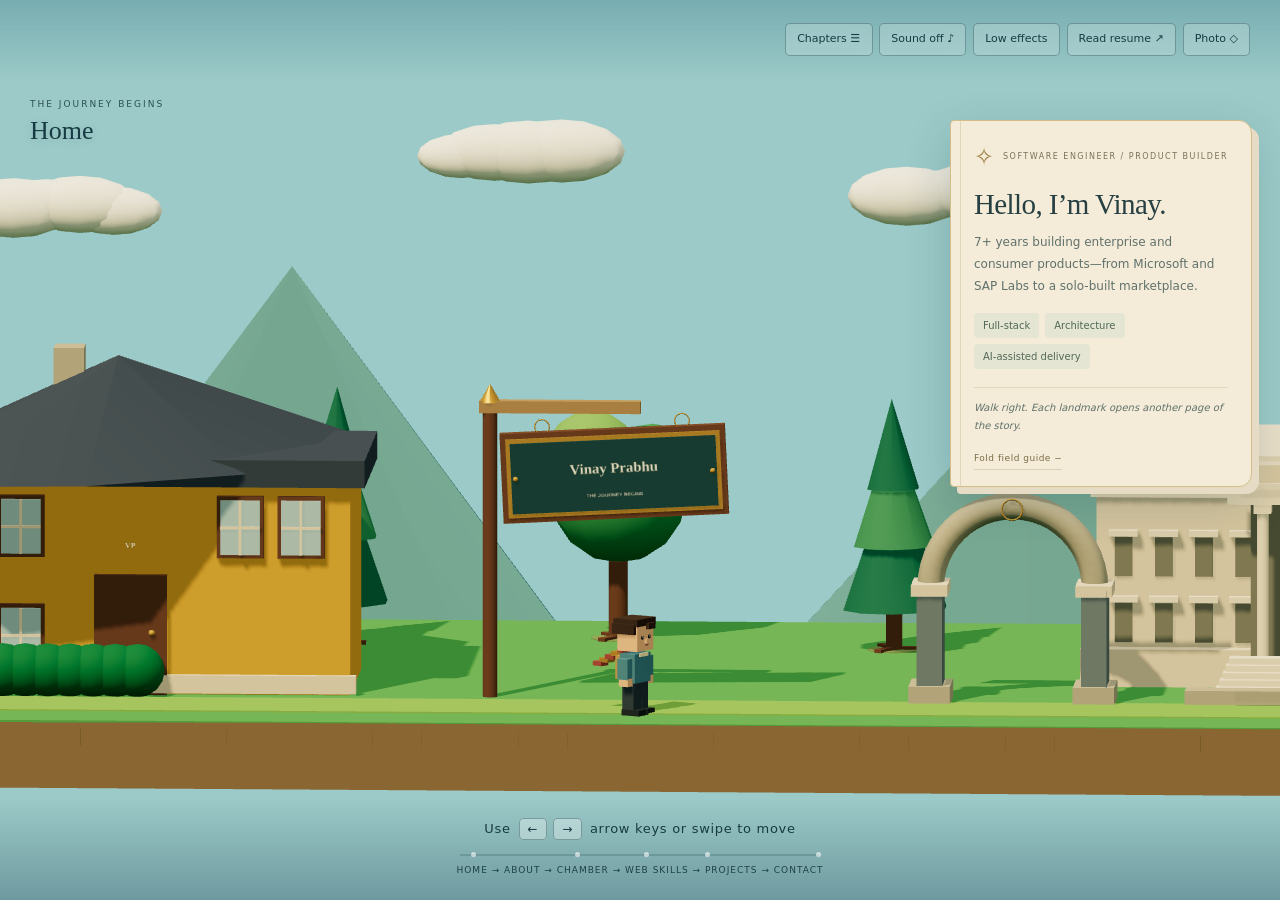
==== index.html @ 1cef79a3 "Fix mobile framing, touch release, overlay clearance and render clarity" ====
<!doctype html>
<html lang="en"><head><meta charset="utf-8"><meta name="viewport" content="width=device-width,initial-scale=1,viewport-fit=cover"><meta name="theme-color" content="#0fa8c8"><title>Vinay Prabhu | Software Engineer · Interactive Resume</title><link rel="canonical" href="https://vinayprabhu.dev/"><meta name="description" content="Vinay Prabhu's original Harry Potter resume journey, rebuilt as a 3D side-scroller. Use arrow keys or swipe to move."><style>
*{box-sizing:border-box}body{margin:0;overflow:hidden;background:#0fa8c8;color:white;font:14px/1.5 system-ui,sans-serif}button,a{-webkit-tap-highlight-color:transparent}button{font:inherit;cursor:pointer}button:focus-visible,a:focus-visible,canvas:focus-visible{outline:3px solid #ffde83;outline-offset:4px}#world{position:fixed;inset:0;width:100%;height:100%;display:block;touch-action:none;outline-offset:-4px}header{position:fixed;z-index:2;top:0;left:0;right:0;padding:23px 30px;display:flex;align-items:center;justify-content:space-between;gap:15px;pointer-events:none;background:linear-gradient(#064e663b,transparent)}.brand{text-shadow:0 2px 12px #0c374133}.brand strong{font:19px Georgia,serif;letter-spacing:.5px}.brand small{font-size:9px;letter-spacing:2.5px;display:block;margin-top:3px;opacity:.85}.actions{display:flex;gap:7px;pointer-events:auto}.icon-btn{border:1px solid #ffffff65;border-radius:5px;padding:7px 11px;background:#06566c28;color:#fff;backdrop-filter:blur(8px);font-size:11px}.icon-btn:hover{background:#0b5d7580}.route-label{position:fixed;top:92px;left:30px;z-index:2;pointer-events:none}.route-label small{font-size:9px;letter-spacing:2px;opacity:.85}.route-label h1{font:28px Georgia,serif;margin:3px 0;text-shadow:0 2px 10px #082b4d22}.controls{position:fixed;left:0;right:0;bottom:0;z-index:3;text-align:center;padding:20px 25px 23px;background:linear-gradient(transparent,#052e4755);pointer-events:none}.controls .instruction{font-size:13px;letter-spacing:.7px;text-shadow:0 1px 4px #263e5260}.controls kbd{font:12px system-ui;background:#ffffff20;border:1px solid #ffffff65;padding:3px 8px;border-radius:4px;margin:0 3px}.route-progress{width:min(360px,60vw);margin:15px auto 0;height:2px;background:#ffffff40;position:relative}.route-progress i{height:100%;display:block;background:#ffe4a3;width:0}.route-progress span{position:absolute;width:5px;height:5px;border-radius:50%;background:#fff9;top:-1.5px}.caption{font-size:9px;opacity:.75;letter-spacing:1px;margin-top:8px}.touch-move{position:fixed;left:18px;right:18px;bottom:95px;z-index:3;display:flex;justify-content:space-between;pointer-events:none}.touch-move button{pointer-events:auto;width:53px;height:46px;border-radius:9px;border:1px solid #fff8;background:#0c688750;color:white;font-size:24px;backdrop-filter:blur(8px);touch-action:none;user-select:none}.touch-move{display:none}@media(pointer:coarse){.touch-move{display:flex}}#transition{position:fixed;z-index:4;top:20%;left:50%;transform:translateX(-50%);padding:12px 23px;background:#092d42c9;border:1px solid #edd79866;border-radius:6px;text-align:center;pointer-events:none;font:23px Georgia;box-shadow:0 5px 30px #0a253440;white-space:nowrap}#transition small{font:9px system-ui;letter-spacing:2px;display:block;color:#e6d19d;margin-bottom:5px}dialog{background:#fff5dc;color:#253d43;border:1px solid #b3a47c;border-radius:10px;width:min(620px,calc(100% - 30px));max-height:85dvh;padding:28px 32px;box-shadow:0 20px 100px #06162588}dialog::backdrop{background:#082b4780;backdrop-filter:blur(5px)}dialog h2{font:36px Georgia;margin:15px 0}dialog h3{font:21px Georgia;margin:20px 0 7px}dialog p,dialog li{color:#4d6464;font-size:13px;line-height:1.8}.dialog-top{display:flex;align-items:center;justify-content:space-between}.eyebrow{font-size:9px;letter-spacing:2px;color:#7e6940;text-transform:uppercase}.close{background:none;border:1px solid #6f82694f;color:#29454a;border-radius:50%;width:31px;height:31px;font-size:20px}.link{background:#204857;color:#fff6dc;border-radius:5px;padding:10px 16px;text-decoration:none;display:inline-block;margin:8px 5px 0 0;font-size:12px;border:0}.note{border-top:1px solid #91a18e66;margin-top:23px;padding-top:15px;font-size:11px!important}.win{position:fixed;left:50%;top:27%;transform:translateX(-50%);z-index:5;text-align:center;width:min(500px,calc(100% - 36px));padding:28px;background:#07455cc9;backdrop-filter:blur(10px);border:1px solid #ffffff70;border-radius:10px}.win h2{font:65px Georgia;margin:0 0 12px}.win p{font:22px Georgia;margin:0 0 16px}.win .link{background:#fff2ce;color:#1c4853}.win button{display:block;margin:20px auto 0;background:none;color:white;border:0;border-bottom:1px solid #fff7;font-size:12px;padding:4px}.loading{position:fixed;inset:0;background:#0fa8c8;z-index:10;display:grid;place-items:center;text-align:center}.loading h2{font:37px Georgia}.loading p{font-size:12px;letter-spacing:1px}.load-line{width:180px;height:2px;background:#fff6;margin:22px auto;overflow:hidden}.load-line:after{content:'';display:block;width:45%;height:100%;background:#ffe3a2;animation:load 1s ease-in-out infinite alternate}@keyframes load{to{transform:translateX(120%)}}#error{position:fixed;inset:0;z-index:11;background:#14677c;padding:40px;display:grid;place-items:center}#error>div{max-width:500px}#error h2{font:38px Georgia}#error p{line-height:1.8;color:#e1eeeb}[hidden]{display:none!important}@media(max-width:700px){header{padding:17px 18px}.brand strong{font-size:16px}.brand small{font-size:8px;letter-spacing:1.4px}.icon-btn{padding:6px 8px;font-size:10px}.desktop{display:none}.route-label{left:18px;top:83px}.route-label h1{font-size:23px}.controls{padding:17px 12px 21px}.controls .instruction{font-size:11px}.caption{font-size:8px}.win h2{font-size:53px}dialog{padding:22px}#transition{font-size:20px;padding:10px 15px}}@media(prefers-reduced-motion:reduce){*{animation:none!important;scroll-behavior:auto!important}}
/* The field guide keeps the world readable without turning it into a row of signs. */
:root{--guide-paper:#f4ecd8;--guide-ink:#263f43}#world:focus-visible{outline:none}.field-guide{position:fixed;right:28px;top:120px;width:302px;z-index:3;background:var(--guide-paper);color:var(--guide-ink);border:1px solid #d4bd8b;border-radius:4px 13px 13px 4px;box-shadow:7px 7px 0 #e6dcc5,0 15px 45px #143c4933;padding:22px 23px 16px;max-height:calc(100dvh - 235px);overflow:auto}.field-guide:before{content:'';position:absolute;left:9px;top:0;bottom:0;width:1px;background:#cbbd9c77}.guide-heading{display:flex;align-items:center;gap:9px}.guide-heading>span{font:24px Georgia;color:#a3864f}.guide-heading small{font-size:8px;letter-spacing:1.5px;text-transform:uppercase;color:#7b7159}.field-guide h2{font:29px/1.12 Georgia;margin:17px 0 12px;letter-spacing:-.6px}.field-guide p{font-size:12px;color:#60716c;line-height:1.8;margin:9px 0}.field-guide dl{display:grid;grid-template-columns:auto 1fr;gap:8px 12px;font-size:12px;margin:17px 0}.field-guide dt{color:#7b806d;font-size:10px;padding-top:2px}.field-guide dd{margin:0;font-weight:650}.guide-tags{display:flex;gap:6px;flex-wrap:wrap;margin-top:16px}.guide-tags span{font-size:10px;padding:5px 9px;background:#e4e5d3;color:#526858;border-radius:4px}.guide-hint{border-top:1px solid #b8b69266;margin-top:18px!important;padding-top:11px;font-style:italic;font-size:10px!important}.guide-toggle{color:#7a6c47;background:none;border:0;border-bottom:1px solid #b4a77d66;font-size:9px;letter-spacing:.5px;padding:3px 0;margin-top:5px}.guide-skill{margin:15px 0}.guide-skill-title{display:flex;align-items:center;justify-content:space-between;gap:10px;font-size:11px}.guide-skill-title strong{font-weight:650}.guide-skill-title>span{font-size:9px;color:#8f7c50;flex-shrink:0}.guide-bars{display:flex;gap:4px;margin-top:7px}.guide-bars i{height:4px;background:#d8d6c1;flex:1;border-radius:1px}.guide-bars .filled{background:#74907b}.field-guide .guide-source{font-size:9px;color:#9a947d}.field-guide.collapsed #guide-body,.field-guide.collapsed #guide-hint{display:none}.field-guide.collapsed h2{font-size:22px;margin:10px 0}.field-guide.collapsed{padding-top:13px;padding-bottom:10px}.route-label h1{font-size:26px}.route-label{max-width:45%}#transition{top:auto;bottom:112px;font-size:19px;background:#133b49e6}.controls{background:linear-gradient(transparent,#102f4550)}@media(max-width:700px){.field-guide{right:17px;left:17px;top:auto;bottom:92px;width:auto;max-height:210px;padding:13px 17px 11px;box-shadow:4px 4px 0 #e6dcc5}.field-guide h2{font-size:23px;margin:9px 0}.field-guide .guide-heading small{font-size:8px}.field-guide .guide-heading>span{font-size:19px}.field-guide p{font-size:11px;margin:6px 0}.field-guide dl{gap:4px 12px;margin:8px 0}.field-guide .guide-hint{display:none}.field-guide .guide-skill{margin:8px 0}.field-guide .guide-source{display:none}.guide-skill-title{font-size:10px}.guide-bars{margin-top:4px}.guide-tags{margin-top:8px}.guide-tags span{padding:3px 7px;font-size:9px}.field-guide.collapsed h2{font-size:20px}.touch-move{bottom:315px}.route-label{top:80px;max-width:65%}.route-label h1{font-size:23px}#transition{bottom:320px;max-width:calc(100vw - 30px);white-space:normal;width:max-content;font-size:16px}.field-guide.collapsed~.touch-move{bottom:230px}}

.guide-points{padding-left:16px;margin:12px 0;font-size:11px;line-height:1.8;color:#5d706b}.guide-points li{margin:7px 0}.guide-section{margin-top:16px}.guide-section h3{font-size:10px;color:#82734e;text-transform:uppercase;letter-spacing:1px;margin:0}.guide-section .guide-tags{margin-top:7px}.guide-project-link{display:inline-block;margin-top:14px;font-size:11px;color:#426b65}#resume-content h4{font-size:14px;line-height:1.5;margin:18px 0 3px;color:#254851}#resume-content .resume-dates{font-size:11px;margin:0;color:#8c794d}#resume-content .resume-stack{font-size:10px;color:#698079}#resume-content .resume-subtitle{font-size:13px;color:#8b7244}.win h2{font-size:44px;line-height:1.1}.win p{font:14px/1.7 system-ui;margin-bottom:15px}.win{top:28%;padding:32px} .win .eyebrow{display:block;margin-bottom:17px}@media(max-width:700px){.win h2{font-size:35px}.win{padding:25px}.guide-section{margin-top:11px}.guide-tags span{line-height:1.6}.guide-points{font-size:10px}.field-guide{max-height:220px}}
/* Optional navigation and details sit around the original left/right journey. */
.discovery-toast{position:fixed;z-index:5;left:50%;top:105px;transform:translateX(-50%);background:#173e49ed;color:#f6e5bf;border:1px solid #c4af7666;border-radius:30px;padding:9px 17px;font-size:11px;pointer-events:none;box-shadow:0 5px 25px #17354425;max-width:80vw;text-align:center}.discovery-toast span{color:#e1bf77;margin-right:8px}.guide-extra{border-top:1px solid #b8b69266;padding-top:10px;margin-top:12px}.guide-extra summary{font-size:10px;color:#7f6c44;cursor:pointer}.guide-extra[open] summary{margin-bottom:10px}.guide-project-btn{width:100%;border:1px solid #8a9d8770;background:#31575d;color:#fff1cc;font-size:11px;border-radius:5px;padding:10px;margin-top:16px}.guide-project-btn:hover{background:#406c70}.guide-heading small{line-height:1.7}.field-guide{transition:box-shadow .3s}.field-guide.new-page{box-shadow:7px 7px 0 #e6dcc5,0 0 28px #efd19b66}.chapter-menu-intro{max-width:440px}.chapter-grid{display:grid;grid-template-columns:1fr 1fr;gap:9px;margin:23px 0}.chapter-stop{display:flex;align-items:flex-start;gap:11px;border:1px solid #a4ad9770;border-radius:6px;padding:14px;background:#ebe5d3;text-align:left;color:#29474c}.chapter-stop:hover{background:#dce2ce}.chapter-stop b{font:22px Georgia;color:#9a8148}.chapter-stop strong{display:block;font:18px Georgia}.chapter-stop small{display:block;font-size:10px;color:#748273;margin-top:5px}.chapter-stop[aria-current=true]{outline:2px solid #76927e;outline-offset:-3px}.chapter-link-row{display:flex;gap:8px;flex-wrap:wrap}.chapter-link-row button{font-size:11px}.resume-prompt{position:fixed;bottom:114px;left:27px;z-index:6;max-width:310px;background:#f5ecd8;color:#28474b;border:1px solid #c8b586;border-radius:8px;padding:17px 19px;box-shadow:0 12px 35px #14394540}.resume-prompt strong{font:22px Georgia}.resume-prompt p{font-size:12px;line-height:1.7;color:#6b7b70;margin:8px 0}.resume-prompt .link{font-size:11px}.resume-prompt button+button{background:transparent;color:#5c725d;border:1px solid #9aa58c80}.travel-curtain{position:fixed;inset:0;z-index:7;background:#153542;opacity:0;pointer-events:none;transition:opacity .2s}.travel-curtain.active{opacity:.75}.portal-flash{position:fixed;inset:0;pointer-events:none;z-index:1;background:radial-gradient(ellipse at 50% 65%,#b8f2de77,transparent 53%);opacity:0}.project-dialog{width:min(820px,calc(100% - 30px));max-height:88dvh}.project-intro{font-size:15px!important;max-width:650px}.case-facts{display:grid;grid-template-columns:1fr 1fr;gap:9px 28px}.case-facts h3{font:19px Georgia;margin:17px 0 7px}.case-facts p{font-size:12px}.architecture-flow{display:flex;gap:9px;margin:22px 0}.architecture-flow>div{flex:1;border:1px solid #b3b89e80;border-radius:5px;padding:12px 10px;background:#e6e7d5}.architecture-flow small{display:block;font-size:9px;color:#9a8351;letter-spacing:1px;margin-bottom:5px}.architecture-flow span{font-size:11px;color:#3d5d5e}.sample-demo{background:#e4e9dd;border:1px solid #a3b89b77;padding:18px 20px;border-radius:7px;margin:24px 0}.sample-label{font-size:8px;letter-spacing:1.5px;color:#7a805d}.sample-demo h3{margin:10px 0 15px}.demo-options{display:flex;flex-wrap:wrap;gap:8px}.demo-chip{padding:9px 13px;border:1px solid #8aa09088;border-radius:5px;background:#f4ecd8;color:#355a5b;font-size:11px;margin:3px 6px 3px 0}.demo-chip:hover{background:#fff9e8}.demo-output{font-size:11px;line-height:1.8;color:#5e766e;background:#ffffff45;border-radius:4px;padding:10px 12px;margin-top:15px;min-height:42px}.sample-card{border:2px solid #f4e0ad;border-radius:8px;width:115px;min-height:125px;padding:16px 10px;color:#fff1d0;background:#477a60;font:17px Georgia;box-shadow:2px 4px 0 #385a4d33}.sample-card.card-1{background:#5d6e92}.sample-card.card-2{background:#ad8a4c}.sample-card:hover{transform:translateY(-3px)}.mini-score{font:32px Georgia;color:#3f685c;margin:13px 0}.api-sample{padding:13px;background:#234850;color:#e3ecda;border-radius:5px;font-size:11px;line-height:1.8;overflow:auto}.product-capture{border-top:1px solid #afb29570;margin-top:25px;padding-top:17px}.product-capture summary{font-size:12px;color:#506f65;cursor:pointer}.product-capture img{display:block;width:auto;max-width:100%;max-height:540px;margin:20px auto 8px;border:1px solid #859c8a60;border-radius:7px}.capture-caption{text-align:center;font-size:10px!important;color:#86927b}.project-dialog .guide-tags{margin-bottom:10px}.project-dialog:focus{outline:none}.project-dialog .dialog-top{position:sticky;top:-28px;background:#fff5dc;z-index:1;padding:6px 0}.project-dialog h2{margin-top:12px}#guide-project-hint{font-size:10px;letter-spacing:.2px;color:#e4dbc2}
@media(max-width:700px){.actions{gap:5px}.actions .icon-btn{font-size:9px;padding:7px}.brand strong{font-size:14px}.brand small{font-size:7px;letter-spacing:.5px}.discovery-toast{top:138px;max-width:calc(100% - 34px);font-size:10px;padding:8px 12px;width:max-content}.chapter-grid{gap:7px}.chapter-stop{padding:12px 10px;gap:7px}.chapter-stop strong{font-size:16px}.chapter-stop b{font-size:18px}.chapter-stop small{font-size:9px}.resume-prompt{bottom:auto;top:151px;left:17px;right:17px;max-width:none;padding:15px 18px}.resume-prompt strong{font-size:20px}.case-facts{grid-template-columns:1fr;gap:0}.architecture-flow{flex-direction:column}.architecture-flow>div{display:flex;gap:12px;align-items:center}.architecture-flow small{margin:0}.sample-demo{padding:14px}.sample-card{width:calc(33.33% - 6px);min-height:110px;font-size:15px;padding:10px 6px}.project-intro{font-size:13px!important}.project-dialog .dialog-top{top:-22px}.project-dialog h2{font-size:33px}.project-dialog .guide-tags{gap:4px}.field-guide{max-height:225px}.guide-project-btn{margin-top:10px;padding:8px}.guide-extra{margin-top:8px;padding-top:7px}.guide-extra summary{font-size:10px}}
body:not([data-biome="Torchlit chamber"]) .brand,body:not([data-biome="Torchlit chamber"]) .route-label{color:#183b43;text-shadow:none}body:not([data-biome="Torchlit chamber"]) .icon-btn{color:#183b43;border-color:#345b5e77;background:#ffffff32}body:not([data-biome="Torchlit chamber"]) .controls{color:#183b43;text-shadow:none}body:not([data-biome="Torchlit chamber"]) .controls .instruction{color:#183b43;text-shadow:none}body:not([data-biome="Torchlit chamber"]) .controls kbd{color:#183b43;border-color:#345b5e77;background:#ffffff55}body:not([data-biome="Torchlit chamber"]) .route-progress{background:#345b5e44}body:not([data-biome="Torchlit chamber"]) .route-progress i{background:#345b5e}body:not([data-biome="Torchlit chamber"]) .controls .caption{opacity:.95}
@media(prefers-reduced-motion:reduce){.travel-curtain,.field-guide{transition:none}.sample-card:hover{transform:none}}
.character-dialogue{position:fixed;z-index:4;left:50%;top:22%;transform:translateX(-50%);width:min(330px,calc(100% - 36px));padding:16px 20px;background:#f7edd6f5;color:#28474b;border:1px solid #b99b61;border-radius:9px;box-shadow:0 8px 30px #14394533}.character-dialogue strong{font:22px Georgia}.character-dialogue p{font-size:12px;line-height:1.6;margin:8px 0}.character-dialogue button,.photo-tools button{border:1px solid #b3a27c;border-radius:5px;padding:7px 10px;background:#254e55;color:#fff0cb;cursor:pointer}.photo-mode>header,.photo-mode>.route-label,.photo-mode>.controls,.photo-mode>.touch-move,.photo-mode>.field-guide,.photo-mode>.discovery-toast,.photo-mode>.resume-prompt{visibility:hidden!important}.photo-tools{position:fixed;z-index:12;bottom:20px;left:50%;transform:translateX(-50%);display:flex;align-items:center;justify-content:center;gap:6px;padding:12px;background:#f7edd6ed;border-radius:9px;color:#28474b;max-width:calc(100% - 20px);flex-wrap:wrap}.photo-tools span{font:16px Georgia;margin-right:8px}.owl-letter{background:#fff1d5;color:#29454a;border:5px double #b19760;box-shadow:0 15px 60px #102d4c66;animation:letter-arrive .5s ease-out}.owl-letter .link{background:#254e55;color:#fff0ce}.owl-letter button{color:#29454a;border-color:#8e865f}@keyframes letter-arrive{from{opacity:0;transform:translate(-50%,25px) rotate(-3deg)}to{opacity:1;transform:translate(-50%,0) rotate(0)}}@media(max-width:700px){header{padding:12px 10px}.actions{gap:4px}.actions .icon-btn{padding:6px;font-size:9px}.character-dialogue{top:20%;padding:12px 15px}.photo-tools button{padding:7px;font-size:11px}}
.owl-letter .eyebrow{color:#89703e!important}
.field-guide.skill-guide{max-height:min(65vh,560px);overflow-y:auto}.skill-guide .guide-section h3{font:600 16px/1.4 system-ui;color:#25454a;margin:14px 0 9px}.skill-guide .guide-tags{display:flex;flex-wrap:wrap;gap:7px}.skill-guide .guide-tags span{font:600 14px/1.5 system-ui;color:#173e48;background:#fff8e7;border:1px solid #c5b993;border-radius:5px;padding:6px 9px;letter-spacing:0}.skill-guide h2{font-size:25px}.skill-guide .guide-hint{font-size:12px;line-height:1.6}@media(max-width:700px){.field-guide.skill-guide{max-height:38dvh}.skill-guide .guide-tags span{font-size:13px;padding:5px 8px}.skill-guide .guide-section h3{font-size:14px;margin-top:11px}.skill-guide h2{font-size:22px}}
@media(max-width:700px){header{padding-top:max(10px,env(safe-area-inset-top));gap:0}.brand{display:none}.actions{width:100%;justify-content:flex-end}.route-label{top:54px;left:15px;max-width:90%}.route-label h1{font-size:18px}.route-label small{font-size:8px}.field-guide,.field-guide.skill-guide{top:103px;bottom:auto;left:14px;right:14px;max-height:30dvh;padding:12px 16px;box-shadow:3px 3px 0 #e6dcc5}.field-guide.collapsed,.field-guide.skill-guide.collapsed{max-height:108px;padding:9px 14px}.field-guide.collapsed h2,.skill-guide.collapsed h2{font-size:19px;margin:5px 0}.field-guide.collapsed .guide-heading{display:none}.field-guide .guide-toggle{font-size:12px;min-height:30px}.touch-move,.field-guide.collapsed~.touch-move{bottom:calc(25px + env(safe-area-inset-bottom));left:20px;right:20px}.touch-move button{width:60px;height:52px;background:#173e49d9;border-color:#e8d6a8}.controls{bottom:calc(20px + env(safe-area-inset-bottom));left:95px;right:95px;padding:0;background:none}.controls .instruction,.controls .caption{display:none}.route-progress{width:100%;margin:0 0 24px}.discovery-toast{display:none!important}#transition{top:52px;bottom:auto;font-size:14px}.character-dialogue{top:215px;bottom:auto;width:calc(100% - 32px);padding:10px 14px}.character-dialogue strong{font-size:18px}.character-dialogue p{font-size:11px;margin:5px 0}.resume-prompt{top:103px;bottom:auto}.photo-tools{bottom:15px}}@media(max-width:700px) and (max-height:650px){.field-guide,.field-guide.skill-guide{top:93px;max-height:24dvh}.character-dialogue{top:190px}.character-dialogue p{margin:3px 0}}
@media(max-width:700px){body:has(.field-guide:not(.collapsed)) .character-dialogue{display:none}}

</style></head><body>
<canvas id="world" tabindex="0" aria-label="Vinay's original resume journey in 3D. Use left and right arrow keys or swipe to move through four levels. The camera and transport change automatically."></canvas>
<header><div class="brand" aria-hidden="true"></div><nav class="actions" aria-label="Resume and settings"><button class="icon-btn" id="chapters-btn">Chapters ☰</button><button class="icon-btn" id="sound-btn" aria-pressed="false">Sound off ♪</button><button class="icon-btn desktop" id="quality-btn" aria-pressed="false">Low effects</button><button class="icon-btn" id="resume-btn">Read resume ↗</button></nav></header>
<div class="route-label"><small id="level-number">THE JOURNEY BEGINS</small><h1 id="level-title">Home</h1></div>
<aside class="field-guide" id="field-guide" aria-label="Resume field guide"><div class="guide-heading"><span id="guide-icon" aria-hidden="true">✧</span><small id="guide-chapter">A story in four chapters</small></div><h2 id="guide-title">Hello, I’m Vinay.</h2><div id="guide-body"></div><p class="guide-hint" id="guide-hint"></p><button class="guide-toggle" id="guide-toggle" aria-expanded="true" aria-controls="guide-body">Fold field guide −</button></aside>
<div id="transition" role="status" hidden></div>
<div class="touch-move" aria-label="Move through the journey"><button id="move-left" aria-label="Move left">←</button><button id="move-right" aria-label="Move right">→</button></div>
<footer class="controls"><div class="instruction">Use <kbd>←</kbd><kbd>→</kbd> arrow keys or swipe to move</div><div class="route-progress" aria-label="Journey progress"><i id="progress"></i><span style="left:3%"></span><span style="left:32%"></span><span style="left:51%"></span><span style="left:68%"></span><span style="left:99%"></span></div><div class="caption" id="travel-caption">HOME → ABOUT → CHAMBER → WEB SKILLS → PROJECTS → CONTACT</div></footer>
<div class="win" id="win" hidden role="region" aria-label="Journey complete"><span class="eyebrow" style="color:#ffe4a4">Thanks for exploring</span><h2>Let’s build something.</h2><p>A project, an opportunity, or a good conversation.</p><a class="link" href="https://mail.google.com/mail/?view=cm&fs=1&tf=1&to=vinayprabhu19@gmail.com" target="_blank" rel="noopener noreferrer">Email ↗</a><a class="link" href="https://www.linkedin.com/in/vinayprabhu19/" target="_blank" rel="noopener noreferrer">LinkedIn ↗</a><button id="restart">Walk the journey again ↺</button></div>
<dialog id="resume-dialog" aria-labelledby="resume-title"><div class="dialog-top"><span class="eyebrow">The readable resume</span><button class="close" id="close-resume" aria-label="Close resume">×</button></div><h2 id="resume-title">Vinay Prabhu</h2><div id="resume-content"></div><a class="link" href="mailto:vinayprabhu19@gmail.com">Email ↗</a><a class="link" href="https://www.linkedin.com/in/vinayprabhu19/" target="_blank" rel="noopener noreferrer">LinkedIn ↗</a><a class="link" href="[data-uri]" download="Vinay_Prabhu_Resume.docx">Download resume ↓</a></dialog>
<div class="loading" id="loading" role="status"><div><span class="eyebrow" style="color:#ffecbd">Vinay Prabhu</span><h2>The same journey.<br>A new dimension.</h2><div class="load-line"></div><p>Building the 3D route…</p></div></div>
<div id="error" hidden><div><h2>The readable route.</h2><p>The 3D journey needs a browser with WebGL 2 enabled. You can still read the resume here.</p><button class="link" id="error-read">Read resume</button><a class="link" href="https://vinayprabhu19.github.io/">Original site ↗</a></div></div>
<noscript><div style="position:fixed;inset:0;z-index:99;background:#14677c;padding:40px"><h1>Vinay Prabhu</h1><p>The 3D journey needs JavaScript.</p><a href="/classic.html">Read the original portfolio</a></div></noscript>
<div id="discovery-toast" class="discovery-toast" role="status" hidden></div>
<div id="travel-curtain" class="travel-curtain" aria-hidden="true"></div>
<div id="portal-flash" class="portal-flash" aria-hidden="true"></div>
<aside id="resume-prompt" class="resume-prompt" aria-label="Continue your journey" hidden><strong>Welcome back, wanderer.</strong><p id="saved-place"></p><button class="link" id="continue-journey">Continue journey →</button><button class="link" id="fresh-journey">Start again</button></aside>
<dialog id="chapter-dialog" aria-labelledby="chapter-title"><div class="dialog-top"><span class="eyebrow">Choose a chapter</span><button class="close" data-close-dialog aria-label="Close chapter menu">×</button></div><h2 id="chapter-title">A shortcut through the story.</h2><p class="chapter-menu-intro">Walk the original route, or jump to the part you came to see.</p><div class="chapter-grid" id="chapter-grid"></div><div class="chapter-link-row"><button class="link" id="menu-resume">Read the full resume ↗</button><button class="link" id="forget-journey">Forget saved position</button></div></dialog>
<dialog id="project-dialog" class="project-dialog" aria-labelledby="project-title"><div class="dialog-top"><span class="eyebrow" id="project-kicker">Selected work</span><button class="close" data-close-dialog aria-label="Close project case study">×</button></div><h2 id="project-title"></h2><div id="project-body"></div></dialog>
<img id="nearmint-capture" src="[data-uri]" hidden alt="">

<script>(()=>{/**
 * @license
 * Copyright 2010-2025 Three.js Authors
 * SPDX-License-Identifier: MIT
 */var sh=0,Ml=1,rh=2;var Sl=1,Io=2,On=3,Yn=0,Yt=1,gn=2,Qn=0,Ci=1,bl=2,El=3,Tl=4,oh=5,fi=100,ah=101,lh=102,ch=103,hh=104,uh=200,dh=201,fh=202,ph=203,io=204,so=205,mh=206,gh=207,_h=208,xh=209,vh=210,yh=211,Mh=212,Sh=213,bh=214,Po=0,Lo=1,Do=2,Ii=3,Uo=4,No=5,Fo=6,Oo=7,wl=0,Eh=1,Th=2,ei=0,wh=1,Ah=2,Rh=3,Bo=4,Ch=5,Ih=6,Ph=7;var Al=300,Bi=301,zi=302,zo=303,ko=304,mr=306,ro=1e3,di=1001,oo=1002,Qt=1003,Lh=1004;var gr=1005;var bn=1006,Ho=1007;var _i=1008;var wn=1009,Rl=1010,Cl=1011,vs=1012,Vo=1013,xi=1014,An=1015,ys=1016,Go=1017,Wo=1018,Ms=1020,Il=35902,Pl=35899,Ll=1021,Dl=1022,_n=1023,cs=1026,Ss=1027,Xo=1028,qo=1029,Ul=1030,Yo=1031;var Jo=1033,_r=33776,xr=33777,vr=33778,yr=33779,Zo=35840,$o=35841,Ko=35842,jo=35843,Qo=36196,ea=37492,ta=37496,na=37808,ia=37809,sa=37810,ra=37811,oa=37812,aa=37813,la=37814,ca=37815,ha=37816,ua=37817,da=37818,fa=37819,pa=37820,ma=37821,ga=36492,_a=36494,xa=36495,va=36283,ya=36284,Ma=36285,Sa=36286;var qs=2300,ao=2301,no=2302,dl=2400,fl=2401,pl=2402;var Dh=3200,Uh=3201;var Nl=0,Nh=1,ti="",Bt="srgb",Pi="srgb-linear",Ys="linear",ot="srgb";var Ri=7680;var ml=519,Fh=512,Oh=513,Bh=514,Fl=515,zh=516,kh=517,Hh=518,Vh=519,gl=35044;var Ol="300 es",Sn=2e3,Js=2001;var Jn=class{addEventListener(e,t){this._listeners===void 0&&(this._listeners={});let n=this._listeners;n[e]===void 0&&(n[e]=[]),n[e].indexOf(t)===-1&&n[e].push(t)}hasEventListener(e,t){let n=this._listeners;return n===void 0?!1:n[e]!==void 0&&n[e].indexOf(t)!==-1}removeEventListener(e,t){let n=this._listeners;if(n===void 0)return;let s=n[e];if(s!==void 0){let r=s.indexOf(t);r!==-1&&s.splice(r,1)}}dispatchEvent(e){let t=this._listeners;if(t===void 0)return;let n=t[e.type];if(n!==void 0){e.target=this;let s=n.slice(0);for(let r=0,o=s.length;r<o;r++)s[r].call(this,e);e.target=null}}},Ft=["00","01","02","03","04","05","06","07","08","09","0a","0b","0c","0d","0e","0f","10","11","12","13","14","15","16","17","18","19","1a","1b","1c","1d","1e","1f","20","21","22","23","24","25","26","27","28","29","2a","2b","2c","2d","2e","2f","30","31","32","33","34","35","36","37","38","39","3a","3b","3c","3d","3e","3f","40","41","42","43","44","45","46","47","48","49","4a","4b","4c","4d","4e","4f","50","51","52","53","54","55","56","57","58","59","5a","5b","5c","5d","5e","5f","60","61","62","63","64","65","66","67","68","69","6a","6b","6c","6d","6e","6f","70","71","72","73","74","75","76","77","78","79","7a","7b","7c","7d","7e","7f","80","81","82","83","84","85","86","87","88","89","8a","8b","8c","8d","8e","8f","90","91","92","93","94","95","96","97","98","99","9a","9b","9c","9d","9e","9f","a0","a1","a2","a3","a4","a5","a6","a7","a8","a9","aa","ab","ac","ad","ae","af","b0","b1","b2","b3","b4","b5","b6","b7","b8","b9","ba","bb","bc","bd","be","bf","c0","c1","c2","c3","c4","c5","c6","c7","c8","c9","ca","cb","cc","cd","ce","cf","d0","d1","d2","d3","d4","d5","d6","d7","d8","d9","da","db","dc","dd","de","df","e0","e1","e2","e3","e4","e5","e6","e7","e8","e9","ea","eb","ec","ed","ee","ef","f0","f1","f2","f3","f4","f5","f6","f7","f8","f9","fa","fb","fc","fd","fe","ff"],Pc=1234567,Ws=Math.PI/180,hs=180/Math.PI;function bs(){let i=Math.random()*4294967295|0,e=Math.random()*4294967295|0,t=Math.random()*4294967295|0,n=Math.random()*4294967295|0;return(Ft[i&255]+Ft[i>>8&255]+Ft[i>>16&255]+Ft[i>>24&255]+"-"+Ft[e&255]+Ft[e>>8&255]+"-"+Ft[e>>16&15|64]+Ft[e>>24&255]+"-"+Ft[t&63|128]+Ft[t>>8&255]+"-"+Ft[t>>16&255]+Ft[t>>24&255]+Ft[n&255]+Ft[n>>8&255]+Ft[n>>16&255]+Ft[n>>24&255]).toLowerCase()}function Je(i,e,t){return Math.max(e,Math.min(t,i))}function Bl(i,e){return(i%e+e)%e}function id(i,e,t,n,s){return n+(i-e)*(s-n)/(t-e)}function sd(i,e,t){return i!==e?(t-i)/(e-i):0}function Xs(i,e,t){return(1-t)*i+t*e}function rd(i,e,t,n){return Xs(i,e,1-Math.exp(-t*n))}function od(i,e=1){return e-Math.abs(Bl(i,e*2)-e)}function ad(i,e,t){return i<=e?0:i>=t?1:(i=(i-e)/(t-e),i*i*(3-2*i))}function ld(i,e,t){return i<=e?0:i>=t?1:(i=(i-e)/(t-e),i*i*i*(i*(i*6-15)+10))}function cd(i,e){return i+Math.floor(Math.random()*(e-i+1))}function hd(i,e){return i+Math.random()*(e-i)}function ud(i){return i*(.5-Math.random())}function dd(i){i!==void 0&&(Pc=i);let e=Pc+=1831565813;return e=Math.imul(e^e>>>15,e|1),e^=e+Math.imul(e^e>>>7,e|61),((e^e>>>14)>>>0)/4294967296}function fd(i){return i*Ws}function pd(i){return i*hs}function md(i){return(i&i-1)===0&&i!==0}function gd(i){return Math.pow(2,Math.ceil(Math.log(i)/Math.LN2))}function _d(i){return Math.pow(2,Math.floor(Math.log(i)/Math.LN2))}function xd(i,e,t,n,s){let r=Math.cos,o=Math.sin,a=r(t/2),l=o(t/2),c=r((e+n)/2),u=o((e+n)/2),f=r((e-n)/2),p=o((e-n)/2),d=r((n-e)/2),g=o((n-e)/2);switch(s){case"XYX":i.set(a*u,l*f,l*p,a*c);break;case"YZY":i.set(l*p,a*u,l*f,a*c);break;case"ZXZ":i.set(l*f,l*p,a*u,a*c);break;case"XZX":i.set(a*u,l*g,l*d,a*c);break;case"YXY":i.set(l*d,a*u,l*g,a*c);break;case"ZYZ":i.set(l*g,l*d,a*u,a*c);break;default:console.warn("THREE.MathUtils: .setQuaternionFromProperEuler() encountered an unknown order: "+s)}}function as(i,e){switch(e.constructor){case Float32Array:return i;case Uint32Array:return i/4294967295;case Uint16Array:return i/65535;case Uint8Array:return i/255;case Int32Array:return Math.max(i/2147483647,-1);case Int16Array:return Math.max(i/32767,-1);case Int8Array:return Math.max(i/127,-1);default:throw new Error("Invalid component type.")}}function Wt(i,e){switch(e.constructor){case Float32Array:return i;case Uint32Array:return Math.round(i*4294967295);case Uint16Array:return Math.round(i*65535);case Uint8Array:return Math.round(i*255);case Int32Array:return Math.round(i*2147483647);case Int16Array:return Math.round(i*32767);case Int8Array:return Math.round(i*127);default:throw new Error("Invalid component type.")}}var $e={DEG2RAD:Ws,RAD2DEG:hs,generateUUID:bs,clamp:Je,euclideanModulo:Bl,mapLinear:id,inverseLerp:sd,lerp:Xs,damp:rd,pingpong:od,smoothstep:ad,smootherstep:ld,randInt:cd,randFloat:hd,randFloatSpread:ud,seededRandom:dd,degToRad:fd,radToDeg:pd,isPowerOfTwo:md,ceilPowerOfTwo:gd,floorPowerOfTwo:_d,setQuaternionFromProperEuler:xd,normalize:Wt,denormalize:as},Ze=class i{constructor(e=0,t=0){i.prototype.isVector2=!0,this.x=e,this.y=t}get width(){return this.x}set width(e){this.x=e}get height(){return this.y}set height(e){this.y=e}set(e,t){return this.x=e,this.y=t,this}setScalar(e){return this.x=e,this.y=e,this}setX(e){return this.x=e,this}setY(e){return this.y=e,this}setComponent(e,t){switch(e){case 0:this.x=t;break;case 1:this.y=t;break;default:throw new Error("index is out of range: "+e)}return this}getComponent(e){switch(e){case 0:return this.x;case 1:return this.y;default:throw new Error("index is out of range: "+e)}}clone(){return new this.constructor(this.x,this.y)}copy(e){return this.x=e.x,this.y=e.y,this}add(e){return this.x+=e.x,this.y+=e.y,this}addScalar(e){return this.x+=e,this.y+=e,this}addVectors(e,t){return this.x=e.x+t.x,this.y=e.y+t.y,this}addScaledVector(e,t){return this.x+=e.x*t,this.y+=e.y*t,this}sub(e){return this.x-=e.x,this.y-=e.y,this}subScalar(e){return this.x-=e,this.y-=e,this}subVectors(e,t){return this.x=e.x-t.x,this.y=e.y-t.y,this}multiply(e){return this.x*=e.x,this.y*=e.y,this}multiplyScalar(e){return this.x*=e,this.y*=e,this}divide(e){return this.x/=e.x,this.y/=e.y,this}divideScalar(e){return this.multiplyScalar(1/e)}applyMatrix3(e){let t=this.x,n=this.y,s=e.elements;return this.x=s[0]*t+s[3]*n+s[6],this.y=s[1]*t+s[4]*n+s[7],this}min(e){return this.x=Math.min(this.x,e.x),this.y=Math.min(this.y,e.y),this}max(e){return this.x=Math.max(this.x,e.x),this.y=Math.max(this.y,e.y),this}clamp(e,t){return this.x=Je(this.x,e.x,t.x),this.y=Je(this.y,e.y,t.y),this}clampScalar(e,t){return this.x=Je(this.x,e,t),this.y=Je(this.y,e,t),this}clampLength(e,t){let n=this.length();return this.divideScalar(n||1).multiplyScalar(Je(n,e,t))}floor(){return this.x=Math.floor(this.x),this.y=Math.floor(this.y),this}ceil(){return this.x=Math.ceil(this.x),this.y=Math.ceil(this.y),this}round(){return this.x=Math.round(this.x),this.y=Math.round(this.y),this}roundToZero(){return this.x=Math.trunc(this.x),this.y=Math.trunc(this.y),this}negate(){return this.x=-this.x,this.y=-this.y,this}dot(e){return this.x*e.x+this.y*e.y}cross(e){return this.x*e.y-this.y*e.x}lengthSq(){return this.x*this.x+this.y*this.y}length(){return Math.sqrt(this.x*this.x+this.y*this.y)}manhattanLength(){return Math.abs(this.x)+Math.abs(this.y)}normalize(){return this.divideScalar(this.length()||1)}angle(){return Math.atan2(-this.y,-this.x)+Math.PI}angleTo(e){let t=Math.sqrt(this.lengthSq()*e.lengthSq());if(t===0)return Math.PI/2;let n=this.dot(e)/t;return Math.acos(Je(n,-1,1))}distanceTo(e){return Math.sqrt(this.distanceToSquared(e))}distanceToSquared(e){let t=this.x-e.x,n=this.y-e.y;return t*t+n*n}manhattanDistanceTo(e){return Math.abs(this.x-e.x)+Math.abs(this.y-e.y)}setLength(e){return this.normalize().multiplyScalar(e)}lerp(e,t){return this.x+=(e.x-this.x)*t,this.y+=(e.y-this.y)*t,this}lerpVectors(e,t,n){return this.x=e.x+(t.x-e.x)*n,this.y=e.y+(t.y-e.y)*n,this}equals(e){return e.x===this.x&&e.y===this.y}fromArray(e,t=0){return this.x=e[t],this.y=e[t+1],this}toArray(e=[],t=0){return e[t]=this.x,e[t+1]=this.y,e}fromBufferAttribute(e,t){return this.x=e.getX(t),this.y=e.getY(t),this}rotateAround(e,t){let n=Math.cos(t),s=Math.sin(t),r=this.x-e.x,o=this.y-e.y;return this.x=r*n-o*s+e.x,this.y=r*s+o*n+e.y,this}random(){return this.x=Math.random(),this.y=Math.random(),this}*[Symbol.iterator](){yield this.x,yield this.y}},Zn=class{constructor(e=0,t=0,n=0,s=1){this.isQuaternion=!0,this._x=e,this._y=t,this._z=n,this._w=s}static slerpFlat(e,t,n,s,r,o,a){let l=n[s+0],c=n[s+1],u=n[s+2],f=n[s+3],p=r[o+0],d=r[o+1],g=r[o+2],_=r[o+3];if(a===0){e[t+0]=l,e[t+1]=c,e[t+2]=u,e[t+3]=f;return}if(a===1){e[t+0]=p,e[t+1]=d,e[t+2]=g,e[t+3]=_;return}if(f!==_||l!==p||c!==d||u!==g){let m=1-a,h=l*p+c*d+u*g+f*_,v=h>=0?1:-1,E=1-h*h;if(E>Number.EPSILON){let A=Math.sqrt(E),w=Math.atan2(A,h*v);m=Math.sin(m*w)/A,a=Math.sin(a*w)/A}let S=a*v;if(l=l*m+p*S,c=c*m+d*S,u=u*m+g*S,f=f*m+_*S,m===1-a){let A=1/Math.sqrt(l*l+c*c+u*u+f*f);l*=A,c*=A,u*=A,f*=A}}e[t]=l,e[t+1]=c,e[t+2]=u,e[t+3]=f}static multiplyQuaternionsFlat(e,t,n,s,r,o){let a=n[s],l=n[s+1],c=n[s+2],u=n[s+3],f=r[o],p=r[o+1],d=r[o+2],g=r[o+3];return e[t]=a*g+u*f+l*d-c*p,e[t+1]=l*g+u*p+c*f-a*d,e[t+2]=c*g+u*d+a*p-l*f,e[t+3]=u*g-a*f-l*p-c*d,e}get x(){return this._x}set x(e){this._x=e,this._onChangeCallback()}get y(){return this._y}set y(e){this._y=e,this._onChangeCallback()}get z(){return this._z}set z(e){this._z=e,this._onChangeCallback()}get w(){return this._w}set w(e){this._w=e,this._onChangeCallback()}set(e,t,n,s){return this._x=e,this._y=t,this._z=n,this._w=s,this._onChangeCallback(),this}clone(){return new this.constructor(this._x,this._y,this._z,this._w)}copy(e){return this._x=e.x,this._y=e.y,this._z=e.z,this._w=e.w,this._onChangeCallback(),this}setFromEuler(e,t=!0){let n=e._x,s=e._y,r=e._z,o=e._order,a=Math.cos,l=Math.sin,c=a(n/2),u=a(s/2),f=a(r/2),p=l(n/2),d=l(s/2),g=l(r/2);switch(o){case"XYZ":this._x=p*u*f+c*d*g,this._y=c*d*f-p*u*g,this._z=c*u*g+p*d*f,this._w=c*u*f-p*d*g;break;case"YXZ":this._x=p*u*f+c*d*g,this._y=c*d*f-p*u*g,this._z=c*u*g-p*d*f,this._w=c*u*f+p*d*g;break;case"ZXY":this._x=p*u*f-c*d*g,this._y=c*d*f+p*u*g,this._z=c*u*g+p*d*f,this._w=c*u*f-p*d*g;break;case"ZYX":this._x=p*u*f-c*d*g,this._y=c*d*f+p*u*g,this._z=c*u*g-p*d*f,this._w=c*u*f+p*d*g;break;case"YZX":this._x=p*u*f+c*d*g,this._y=c*d*f+p*u*g,this._z=c*u*g-p*d*f,this._w=c*u*f-p*d*g;break;case"XZY":this._x=p*u*f-c*d*g,this._y=c*d*f-p*u*g,this._z=c*u*g+p*d*f,this._w=c*u*f+p*d*g;break;default:console.warn("THREE.Quaternion: .setFromEuler() encountered an unknown order: "+o)}return t===!0&&this._onChangeCallback(),this}setFromAxisAngle(e,t){let n=t/2,s=Math.sin(n);return this._x=e.x*s,this._y=e.y*s,this._z=e.z*s,this._w=Math.cos(n),this._onChangeCallback(),this}setFromRotationMatrix(e){let t=e.elements,n=t[0],s=t[4],r=t[8],o=t[1],a=t[5],l=t[9],c=t[2],u=t[6],f=t[10],p=n+a+f;if(p>0){let d=.5/Math.sqrt(p+1);this._w=.25/d,this._x=(u-l)*d,this._y=(r-c)*d,this._z=(o-s)*d}else if(n>a&&n>f){let d=2*Math.sqrt(1+n-a-f);this._w=(u-l)/d,this._x=.25*d,this._y=(s+o)/d,this._z=(r+c)/d}else if(a>f){let d=2*Math.sqrt(1+a-n-f);this._w=(r-c)/d,this._x=(s+o)/d,this._y=.25*d,this._z=(l+u)/d}else{let d=2*Math.sqrt(1+f-n-a);this._w=(o-s)/d,this._x=(r+c)/d,this._y=(l+u)/d,this._z=.25*d}return this._onChangeCallback(),this}setFromUnitVectors(e,t){let n=e.dot(t)+1;return n<1e-8?(n=0,Math.abs(e.x)>Math.abs(e.z)?(this._x=-e.y,this._y=e.x,this._z=0,this._w=n):(this._x=0,this._y=-e.z,this._z=e.y,this._w=n)):(this._x=e.y*t.z-e.z*t.y,this._y=e.z*t.x-e.x*t.z,this._z=e.x*t.y-e.y*t.x,this._w=n),this.normalize()}angleTo(e){return 2*Math.acos(Math.abs(Je(this.dot(e),-1,1)))}rotateTowards(e,t){let n=this.angleTo(e);if(n===0)return this;let s=Math.min(1,t/n);return this.slerp(e,s),this}identity(){return this.set(0,0,0,1)}invert(){return this.conjugate()}conjugate(){return this._x*=-1,this._y*=-1,this._z*=-1,this._onChangeCallback(),this}dot(e){return this._x*e._x+this._y*e._y+this._z*e._z+this._w*e._w}lengthSq(){return this._x*this._x+this._y*this._y+this._z*this._z+this._w*this._w}length(){return Math.sqrt(this._x*this._x+this._y*this._y+this._z*this._z+this._w*this._w)}normalize(){let e=this.length();return e===0?(this._x=0,this._y=0,this._z=0,this._w=1):(e=1/e,this._x=this._x*e,this._y=this._y*e,this._z=this._z*e,this._w=this._w*e),this._onChangeCallback(),this}multiply(e){return this.multiplyQuaternions(this,e)}premultiply(e){return this.multiplyQuaternions(e,this)}multiplyQuaternions(e,t){let n=e._x,s=e._y,r=e._z,o=e._w,a=t._x,l=t._y,c=t._z,u=t._w;return this._x=n*u+o*a+s*c-r*l,this._y=s*u+o*l+r*a-n*c,this._z=r*u+o*c+n*l-s*a,this._w=o*u-n*a-s*l-r*c,this._onChangeCallback(),this}slerp(e,t){if(t===0)return this;if(t===1)return this.copy(e);let n=this._x,s=this._y,r=this._z,o=this._w,a=o*e._w+n*e._x+s*e._y+r*e._z;if(a<0?(this._w=-e._w,this._x=-e._x,this._y=-e._y,this._z=-e._z,a=-a):this.copy(e),a>=1)return this._w=o,this._x=n,this._y=s,this._z=r,this;let l=1-a*a;if(l<=Number.EPSILON){let d=1-t;return this._w=d*o+t*this._w,this._x=d*n+t*this._x,this._y=d*s+t*this._y,this._z=d*r+t*this._z,this.normalize(),this}let c=Math.sqrt(l),u=Math.atan2(c,a),f=Math.sin((1-t)*u)/c,p=Math.sin(t*u)/c;return this._w=o*f+this._w*p,this._x=n*f+this._x*p,this._y=s*f+this._y*p,this._z=r*f+this._z*p,this._onChangeCallback(),this}slerpQuaternions(e,t,n){return this.copy(e).slerp(t,n)}random(){let e=2*Math.PI*Math.random(),t=2*Math.PI*Math.random(),n=Math.random(),s=Math.sqrt(1-n),r=Math.sqrt(n);return this.set(s*Math.sin(e),s*Math.cos(e),r*Math.sin(t),r*Math.cos(t))}equals(e){return e._x===this._x&&e._y===this._y&&e._z===this._z&&e._w===this._w}fromArray(e,t=0){return this._x=e[t],this._y=e[t+1],this._z=e[t+2],this._w=e[t+3],this._onChangeCallback(),this}toArray(e=[],t=0){return e[t]=this._x,e[t+1]=this._y,e[t+2]=this._z,e[t+3]=this._w,e}fromBufferAttribute(e,t){return this._x=e.getX(t),this._y=e.getY(t),this._z=e.getZ(t),this._w=e.getW(t),this._onChangeCallback(),this}toJSON(){return this.toArray()}_onChange(e){return this._onChangeCallback=e,this}_onChangeCallback(){}*[Symbol.iterator](){yield this._x,yield this._y,yield this._z,yield this._w}},D=class i{constructor(e=0,t=0,n=0){i.prototype.isVector3=!0,this.x=e,this.y=t,this.z=n}set(e,t,n){return n===void 0&&(n=this.z),this.x=e,this.y=t,this.z=n,this}setScalar(e){return this.x=e,this.y=e,this.z=e,this}setX(e){return this.x=e,this}setY(e){return this.y=e,this}setZ(e){return this.z=e,this}setComponent(e,t){switch(e){case 0:this.x=t;break;case 1:this.y=t;break;case 2:this.z=t;break;default:throw new Error("index is out of range: "+e)}return this}getComponent(e){switch(e){case 0:return this.x;case 1:return this.y;case 2:return this.z;default:throw new Error("index is out of range: "+e)}}clone(){return new this.constructor(this.x,this.y,this.z)}copy(e){return this.x=e.x,this.y=e.y,this.z=e.z,this}add(e){return this.x+=e.x,this.y+=e.y,this.z+=e.z,this}addScalar(e){return this.x+=e,this.y+=e,this.z+=e,this}addVectors(e,t){return this.x=e.x+t.x,this.y=e.y+t.y,this.z=e.z+t.z,this}addScaledVector(e,t){return this.x+=e.x*t,this.y+=e.y*t,this.z+=e.z*t,this}sub(e){return this.x-=e.x,this.y-=e.y,this.z-=e.z,this}subScalar(e){return this.x-=e,this.y-=e,this.z-=e,this}subVectors(e,t){return this.x=e.x-t.x,this.y=e.y-t.y,this.z=e.z-t.z,this}multiply(e){return this.x*=e.x,this.y*=e.y,this.z*=e.z,this}multiplyScalar(e){return this.x*=e,this.y*=e,this.z*=e,this}multiplyVectors(e,t){return this.x=e.x*t.x,this.y=e.y*t.y,this.z=e.z*t.z,this}applyEuler(e){return this.applyQuaternion(Lc.setFromEuler(e))}applyAxisAngle(e,t){return this.applyQuaternion(Lc.setFromAxisAngle(e,t))}applyMatrix3(e){let t=this.x,n=this.y,s=this.z,r=e.elements;return this.x=r[0]*t+r[3]*n+r[6]*s,this.y=r[1]*t+r[4]*n+r[7]*s,this.z=r[2]*t+r[5]*n+r[8]*s,this}applyNormalMatrix(e){return this.applyMatrix3(e).normalize()}applyMatrix4(e){let t=this.x,n=this.y,s=this.z,r=e.elements,o=1/(r[3]*t+r[7]*n+r[11]*s+r[15]);return this.x=(r[0]*t+r[4]*n+r[8]*s+r[12])*o,this.y=(r[1]*t+r[5]*n+r[9]*s+r[13])*o,this.z=(r[2]*t+r[6]*n+r[10]*s+r[14])*o,this}applyQuaternion(e){let t=this.x,n=this.y,s=this.z,r=e.x,o=e.y,a=e.z,l=e.w,c=2*(o*s-a*n),u=2*(a*t-r*s),f=2*(r*n-o*t);return this.x=t+l*c+o*f-a*u,this.y=n+l*u+a*c-r*f,this.z=s+l*f+r*u-o*c,this}project(e){return this.applyMatrix4(e.matrixWorldInverse).applyMatrix4(e.projectionMatrix)}unproject(e){return this.applyMatrix4(e.projectionMatrixInverse).applyMatrix4(e.matrixWorld)}transformDirection(e){let t=this.x,n=this.y,s=this.z,r=e.elements;return this.x=r[0]*t+r[4]*n+r[8]*s,this.y=r[1]*t+r[5]*n+r[9]*s,this.z=r[2]*t+r[6]*n+r[10]*s,this.normalize()}divide(e){return this.x/=e.x,this.y/=e.y,this.z/=e.z,this}divideScalar(e){return this.multiplyScalar(1/e)}min(e){return this.x=Math.min(this.x,e.x),this.y=Math.min(this.y,e.y),this.z=Math.min(this.z,e.z),this}max(e){return this.x=Math.max(this.x,e.x),this.y=Math.max(this.y,e.y),this.z=Math.max(this.z,e.z),this}clamp(e,t){return this.x=Je(this.x,e.x,t.x),this.y=Je(this.y,e.y,t.y),this.z=Je(this.z,e.z,t.z),this}clampScalar(e,t){return this.x=Je(this.x,e,t),this.y=Je(this.y,e,t),this.z=Je(this.z,e,t),this}clampLength(e,t){let n=this.length();return this.divideScalar(n||1).multiplyScalar(Je(n,e,t))}floor(){return this.x=Math.floor(this.x),this.y=Math.floor(this.y),this.z=Math.floor(this.z),this}ceil(){return this.x=Math.ceil(this.x),this.y=Math.ceil(this.y),this.z=Math.ceil(this.z),this}round(){return this.x=Math.round(this.x),this.y=Math.round(this.y),this.z=Math.round(this.z),this}roundToZero(){return this.x=Math.trunc(this.x),this.y=Math.trunc(this.y),this.z=Math.trunc(this.z),this}negate(){return this.x=-this.x,this.y=-this.y,this.z=-this.z,this}dot(e){return this.x*e.x+this.y*e.y+this.z*e.z}lengthSq(){return this.x*this.x+this.y*this.y+this.z*this.z}length(){return Math.sqrt(this.x*this.x+this.y*this.y+this.z*this.z)}manhattanLength(){return Math.abs(this.x)+Math.abs(this.y)+Math.abs(this.z)}normalize(){return this.divideScalar(this.length()||1)}setLength(e){return this.normalize().multiplyScalar(e)}lerp(e,t){return this.x+=(e.x-this.x)*t,this.y+=(e.y-this.y)*t,this.z+=(e.z-this.z)*t,this}lerpVectors(e,t,n){return this.x=e.x+(t.x-e.x)*n,this.y=e.y+(t.y-e.y)*n,this.z=e.z+(t.z-e.z)*n,this}cross(e){return this.crossVectors(this,e)}crossVectors(e,t){let n=e.x,s=e.y,r=e.z,o=t.x,a=t.y,l=t.z;return this.x=s*l-r*a,this.y=r*o-n*l,this.z=n*a-s*o,this}projectOnVector(e){let t=e.lengthSq();if(t===0)return this.set(0,0,0);let n=e.dot(this)/t;return this.copy(e).multiplyScalar(n)}projectOnPlane(e){return Va.copy(this).projectOnVector(e),this.sub(Va)}reflect(e){return this.sub(Va.copy(e).multiplyScalar(2*this.dot(e)))}angleTo(e){let t=Math.sqrt(this.lengthSq()*e.lengthSq());if(t===0)return Math.PI/2;let n=this.dot(e)/t;return Math.acos(Je(n,-1,1))}distanceTo(e){return Math.sqrt(this.distanceToSquared(e))}distanceToSquared(e){let t=this.x-e.x,n=this.y-e.y,s=this.z-e.z;return t*t+n*n+s*s}manhattanDistanceTo(e){return Math.abs(this.x-e.x)+Math.abs(this.y-e.y)+Math.abs(this.z-e.z)}setFromSpherical(e){return this.setFromSphericalCoords(e.radius,e.phi,e.theta)}setFromSphericalCoords(e,t,n){let s=Math.sin(t)*e;return this.x=s*Math.sin(n),this.y=Math.cos(t)*e,this.z=s*Math.cos(n),this}setFromCylindrical(e){return this.setFromCylindricalCoords(e.radius,e.theta,e.y)}setFromCylindricalCoords(e,t,n){return this.x=e*Math.sin(t),this.y=n,this.z=e*Math.cos(t),this}setFromMatrixPosition(e){let t=e.elements;return this.x=t[12],this.y=t[13],this.z=t[14],this}setFromMatrixScale(e){let t=this.setFromMatrixColumn(e,0).length(),n=this.setFromMatrixColumn(e,1).length(),s=this.setFromMatrixColumn(e,2).length();return this.x=t,this.y=n,this.z=s,this}setFromMatrixColumn(e,t){return this.fromArray(e.elements,t*4)}setFromMatrix3Column(e,t){return this.fromArray(e.elements,t*3)}setFromEuler(e){return this.x=e._x,this.y=e._y,this.z=e._z,this}setFromColor(e){return this.x=e.r,this.y=e.g,this.z=e.b,this}equals(e){return e.x===this.x&&e.y===this.y&&e.z===this.z}fromArray(e,t=0){return this.x=e[t],this.y=e[t+1],this.z=e[t+2],this}toArray(e=[],t=0){return e[t]=this.x,e[t+1]=this.y,e[t+2]=this.z,e}fromBufferAttribute(e,t){return this.x=e.getX(t),this.y=e.getY(t),this.z=e.getZ(t),this}random(){return this.x=Math.random(),this.y=Math.random(),this.z=Math.random(),this}randomDirection(){let e=Math.random()*Math.PI*2,t=Math.random()*2-1,n=Math.sqrt(1-t*t);return this.x=n*Math.cos(e),this.y=t,this.z=n*Math.sin(e),this}*[Symbol.iterator](){yield this.x,yield this.y,yield this.z}},Va=new D,Lc=new Zn,ze=class i{constructor(e,t,n,s,r,o,a,l,c){i.prototype.isMatrix3=!0,this.elements=[1,0,0,0,1,0,0,0,1],e!==void 0&&this.set(e,t,n,s,r,o,a,l,c)}set(e,t,n,s,r,o,a,l,c){let u=this.elements;return u[0]=e,u[1]=s,u[2]=a,u[3]=t,u[4]=r,u[5]=l,u[6]=n,u[7]=o,u[8]=c,this}identity(){return this.set(1,0,0,0,1,0,0,0,1),this}copy(e){let t=this.elements,n=e.elements;return t[0]=n[0],t[1]=n[1],t[2]=n[2],t[3]=n[3],t[4]=n[4],t[5]=n[5],t[6]=n[6],t[7]=n[7],t[8]=n[8],this}extractBasis(e,t,n){return e.setFromMatrix3Column(this,0),t.setFromMatrix3Column(this,1),n.setFromMatrix3Column(this,2),this}setFromMatrix4(e){let t=e.elements;return this.set(t[0],t[4],t[8],t[1],t[5],t[9],t[2],t[6],t[10]),this}multiply(e){return this.multiplyMatrices(this,e)}premultiply(e){return this.multiplyMatrices(e,this)}multiplyMatrices(e,t){let n=e.elements,s=t.elements,r=this.elements,o=n[0],a=n[3],l=n[6],c=n[1],u=n[4],f=n[7],p=n[2],d=n[5],g=n[8],_=s[0],m=s[3],h=s[6],v=s[1],E=s[4],S=s[7],A=s[2],w=s[5],C=s[8];return r[0]=o*_+a*v+l*A,r[3]=o*m+a*E+l*w,r[6]=o*h+a*S+l*C,r[1]=c*_+u*v+f*A,r[4]=c*m+u*E+f*w,r[7]=c*h+u*S+f*C,r[2]=p*_+d*v+g*A,r[5]=p*m+d*E+g*w,r[8]=p*h+d*S+g*C,this}multiplyScalar(e){let t=this.elements;return t[0]*=e,t[3]*=e,t[6]*=e,t[1]*=e,t[4]*=e,t[7]*=e,t[2]*=e,t[5]*=e,t[8]*=e,this}determinant(){let e=this.elements,t=e[0],n=e[1],s=e[2],r=e[3],o=e[4],a=e[5],l=e[6],c=e[7],u=e[8];return t*o*u-t*a*c-n*r*u+n*a*l+s*r*c-s*o*l}invert(){let e=this.elements,t=e[0],n=e[1],s=e[2],r=e[3],o=e[4],a=e[5],l=e[6],c=e[7],u=e[8],f=u*o-a*c,p=a*l-u*r,d=c*r-o*l,g=t*f+n*p+s*d;if(g===0)return this.set(0,0,0,0,0,0,0,0,0);let _=1/g;return e[0]=f*_,e[1]=(s*c-u*n)*_,e[2]=(a*n-s*o)*_,e[3]=p*_,e[4]=(u*t-s*l)*_,e[5]=(s*r-a*t)*_,e[6]=d*_,e[7]=(n*l-c*t)*_,e[8]=(o*t-n*r)*_,this}transpose(){let e,t=this.elements;return e=t[1],t[1]=t[3],t[3]=e,e=t[2],t[2]=t[6],t[6]=e,e=t[5],t[5]=t[7],t[7]=e,this}getNormalMatrix(e){return this.setFromMatrix4(e).invert().transpose()}transposeIntoArray(e){let t=this.elements;return e[0]=t[0],e[1]=t[3],e[2]=t[6],e[3]=t[1],e[4]=t[4],e[5]=t[7],e[6]=t[2],e[7]=t[5],e[8]=t[8],this}setUvTransform(e,t,n,s,r,o,a){let l=Math.cos(r),c=Math.sin(r);return this.set(n*l,n*c,-n*(l*o+c*a)+o+e,-s*c,s*l,-s*(-c*o+l*a)+a+t,0,0,1),this}scale(e,t){return this.premultiply(Ga.makeScale(e,t)),this}rotate(e){return this.premultiply(Ga.makeRotation(-e)),this}translate(e,t){return this.premultiply(Ga.makeTranslation(e,t)),this}makeTranslation(e,t){return e.isVector2?this.set(1,0,e.x,0,1,e.y,0,0,1):this.set(1,0,e,0,1,t,0,0,1),this}makeRotation(e){let t=Math.cos(e),n=Math.sin(e);return this.set(t,-n,0,n,t,0,0,0,1),this}makeScale(e,t){return this.set(e,0,0,0,t,0,0,0,1),this}equals(e){let t=this.elements,n=e.elements;for(let s=0;s<9;s++)if(t[s]!==n[s])return!1;return!0}fromArray(e,t=0){for(let n=0;n<9;n++)this.elements[n]=e[n+t];return this}toArray(e=[],t=0){let n=this.elements;return e[t]=n[0],e[t+1]=n[1],e[t+2]=n[2],e[t+3]=n[3],e[t+4]=n[4],e[t+5]=n[5],e[t+6]=n[6],e[t+7]=n[7],e[t+8]=n[8],e}clone(){return new this.constructor().fromArray(this.elements)}},Ga=new ze;function zl(i){for(let e=i.length-1;e>=0;--e)if(i[e]>=65535)return!0;return!1}function Zs(i){return document.createElementNS("http://www.w3.org/1999/xhtml",i)}function Gh(){let i=Zs("canvas");return i.style.display="block",i}var Dc={};function us(i){i in Dc||(Dc[i]=!0,console.warn(i))}function Wh(i,e,t){return new Promise(function(n,s){function r(){switch(i.clientWaitSync(e,i.SYNC_FLUSH_COMMANDS_BIT,0)){case i.WAIT_FAILED:s();break;case i.TIMEOUT_EXPIRED:setTimeout(r,t);break;default:n()}}setTimeout(r,t)})}var Uc=new ze().set(.4123908,.3575843,.1804808,.212639,.7151687,.0721923,.0193308,.1191948,.9505322),Nc=new ze().set(3.2409699,-1.5373832,-.4986108,-.9692436,1.8759675,.0415551,.0556301,-.203977,1.0569715);function vd(){let i={enabled:!0,workingColorSpace:Pi,spaces:{},convert:function(s,r,o){return this.enabled===!1||r===o||!r||!o||(this.spaces[r].transfer===ot&&(s.r=qn(s.r),s.g=qn(s.g),s.b=qn(s.b)),this.spaces[r].primaries!==this.spaces[o].primaries&&(s.applyMatrix3(this.spaces[r].toXYZ),s.applyMatrix3(this.spaces[o].fromXYZ)),this.spaces[o].transfer===ot&&(s.r=ls(s.r),s.g=ls(s.g),s.b=ls(s.b))),s},workingToColorSpace:function(s,r){return this.convert(s,this.workingColorSpace,r)},colorSpaceToWorking:function(s,r){return this.convert(s,r,this.workingColorSpace)},getPrimaries:function(s){return this.spaces[s].primaries},getTransfer:function(s){return s===ti?Ys:this.spaces[s].transfer},getToneMappingMode:function(s){return this.spaces[s].outputColorSpaceConfig.toneMappingMode||"standard"},getLuminanceCoefficients:function(s,r=this.workingColorSpace){return s.fromArray(this.spaces[r].luminanceCoefficients)},define:function(s){Object.assign(this.spaces,s)},_getMatrix:function(s,r,o){return s.copy(this.spaces[r].toXYZ).multiply(this.spaces[o].fromXYZ)},_getDrawingBufferColorSpace:function(s){return this.spaces[s].outputColorSpaceConfig.drawingBufferColorSpace},_getUnpackColorSpace:function(s=this.workingColorSpace){return this.spaces[s].workingColorSpaceConfig.unpackColorSpace},fromWorkingColorSpace:function(s,r){return us("THREE.ColorManagement: .fromWorkingColorSpace() has been renamed to .workingToColorSpace()."),i.workingToColorSpace(s,r)},toWorkingColorSpace:function(s,r){return us("THREE.ColorManagement: .toWorkingColorSpace() has been renamed to .colorSpaceToWorking()."),i.colorSpaceToWorking(s,r)}},e=[.64,.33,.3,.6,.15,.06],t=[.2126,.7152,.0722],n=[.3127,.329];return i.define({[Pi]:{primaries:e,whitePoint:n,transfer:Ys,toXYZ:Uc,fromXYZ:Nc,luminanceCoefficients:t,workingColorSpaceConfig:{unpackColorSpace:Bt},outputColorSpaceConfig:{drawingBufferColorSpace:Bt}},[Bt]:{primaries:e,whitePoint:n,transfer:ot,toXYZ:Uc,fromXYZ:Nc,luminanceCoefficients:t,outputColorSpaceConfig:{drawingBufferColorSpace:Bt}}}),i}var et=vd();function qn(i){return i<.04045?i*.0773993808:Math.pow(i*.9478672986+.0521327014,2.4)}function ls(i){return i<.0031308?i*12.92:1.055*Math.pow(i,.41666)-.055}var Ji,lo=class{static getDataURL(e,t="image/png"){if(/^data:/i.test(e.src)||typeof HTMLCanvasElement>"u")return e.src;let n;if(e instanceof HTMLCanvasElement)n=e;else{Ji===void 0&&(Ji=Zs("canvas")),Ji.width=e.width,Ji.height=e.height;let s=Ji.getContext("2d");e instanceof ImageData?s.putImageData(e,0,0):s.drawImage(e,0,0,e.width,e.height),n=Ji}return n.toDataURL(t)}static sRGBToLinear(e){if(typeof HTMLImageElement<"u"&&e instanceof HTMLImageElement||typeof HTMLCanvasElement<"u"&&e instanceof HTMLCanvasElement||typeof ImageBitmap<"u"&&e instanceof ImageBitmap){let t=Zs("canvas");t.width=e.width,t.height=e.height;let n=t.getContext("2d");n.drawImage(e,0,0,e.width,e.height);let s=n.getImageData(0,0,e.width,e.height),r=s.data;for(let o=0;o<r.length;o++)r[o]=qn(r[o]/255)*255;return n.putImageData(s,0,0),t}else if(e.data){let t=e.data.slice(0);for(let n=0;n<t.length;n++)t instanceof Uint8Array||t instanceof Uint8ClampedArray?t[n]=Math.floor(qn(t[n]/255)*255):t[n]=qn(t[n]);return{data:t,width:e.width,height:e.height}}else return console.warn("THREE.ImageUtils.sRGBToLinear(): Unsupported image type. No color space conversion applied."),e}},yd=0,ds=class{constructor(e=null){this.isSource=!0,Object.defineProperty(this,"id",{value:yd++}),this.uuid=bs(),this.data=e,this.dataReady=!0,this.version=0}getSize(e){let t=this.data;return typeof HTMLVideoElement<"u"&&t instanceof HTMLVideoElement?e.set(t.videoWidth,t.videoHeight,0):t instanceof VideoFrame?e.set(t.displayHeight,t.displayWidth,0):t!==null?e.set(t.width,t.height,t.depth||0):e.set(0,0,0),e}set needsUpdate(e){e===!0&&this.version++}toJSON(e){let t=e===void 0||typeof e=="string";if(!t&&e.images[this.uuid]!==void 0)return e.images[this.uuid];let n={uuid:this.uuid,url:""},s=this.data;if(s!==null){let r;if(Array.isArray(s)){r=[];for(let o=0,a=s.length;o<a;o++)s[o].isDataTexture?r.push(Wa(s[o].image)):r.push(Wa(s[o]))}else r=Wa(s);n.url=r}return t||(e.images[this.uuid]=n),n}};function Wa(i){return typeof HTMLImageElement<"u"&&i instanceof HTMLImageElement||typeof HTMLCanvasElement<"u"&&i instanceof HTMLCanvasElement||typeof ImageBitmap<"u"&&i instanceof ImageBitmap?lo.getDataURL(i):i.data?{data:Array.from(i.data),width:i.width,height:i.height,type:i.data.constructor.name}:(console.warn("THREE.Texture: Unable to serialize Texture."),{})}var Md=0,Xa=new D,qt=class i extends Jn{constructor(e=i.DEFAULT_IMAGE,t=i.DEFAULT_MAPPING,n=di,s=di,r=bn,o=_i,a=_n,l=wn,c=i.DEFAULT_ANISOTROPY,u=ti){super(),this.isTexture=!0,Object.defineProperty(this,"id",{value:Md++}),this.uuid=bs(),this.name="",this.source=new ds(e),this.mipmaps=[],this.mapping=t,this.channel=0,this.wrapS=n,this.wrapT=s,this.magFilter=r,this.minFilter=o,this.anisotropy=c,this.format=a,this.internalFormat=null,this.type=l,this.offset=new Ze(0,0),this.repeat=new Ze(1,1),this.center=new Ze(0,0),this.rotation=0,this.matrixAutoUpdate=!0,this.matrix=new ze,this.generateMipmaps=!0,this.premultiplyAlpha=!1,this.flipY=!0,this.unpackAlignment=4,this.colorSpace=u,this.userData={},this.updateRanges=[],this.version=0,this.onUpdate=null,this.renderTarget=null,this.isRenderTargetTexture=!1,this.isArrayTexture=!!(e&&e.depth&&e.depth>1),this.pmremVersion=0}get width(){return this.source.getSize(Xa).x}get height(){return this.source.getSize(Xa).y}get depth(){return this.source.getSize(Xa).z}get image(){return this.source.data}set image(e=null){this.source.data=e}updateMatrix(){this.matrix.setUvTransform(this.offset.x,this.offset.y,this.repeat.x,this.repeat.y,this.rotation,this.center.x,this.center.y)}addUpdateRange(e,t){this.updateRanges.push({start:e,count:t})}clearUpdateRanges(){this.updateRanges.length=0}clone(){return new this.constructor().copy(this)}copy(e){return this.name=e.name,this.source=e.source,this.mipmaps=e.mipmaps.slice(0),this.mapping=e.mapping,this.channel=e.channel,this.wrapS=e.wrapS,this.wrapT=e.wrapT,this.magFilter=e.magFilter,this.minFilter=e.minFilter,this.anisotropy=e.anisotropy,this.format=e.format,this.internalFormat=e.internalFormat,this.type=e.type,this.offset.copy(e.offset),this.repeat.copy(e.repeat),this.center.copy(e.center),this.rotation=e.rotation,this.matrixAutoUpdate=e.matrixAutoUpdate,this.matrix.copy(e.matrix),this.generateMipmaps=e.generateMipmaps,this.premultiplyAlpha=e.premultiplyAlpha,this.flipY=e.flipY,this.unpackAlignment=e.unpackAlignment,this.colorSpace=e.colorSpace,this.renderTarget=e.renderTarget,this.isRenderTargetTexture=e.isRenderTargetTexture,this.isArrayTexture=e.isArrayTexture,this.userData=JSON.parse(JSON.stringify(e.userData)),this.needsUpdate=!0,this}setValues(e){for(let t in e){let n=e[t];if(n===void 0){console.warn(`THREE.Texture.setValues(): parameter '${t}' has value of undefined.`);continue}let s=this[t];if(s===void 0){console.warn(`THREE.Texture.setValues(): property '${t}' does not exist.`);continue}s&&n&&s.isVector2&&n.isVector2||s&&n&&s.isVector3&&n.isVector3||s&&n&&s.isMatrix3&&n.isMatrix3?s.copy(n):this[t]=n}}toJSON(e){let t=e===void 0||typeof e=="string";if(!t&&e.textures[this.uuid]!==void 0)return e.textures[this.uuid];let n={metadata:{version:4.7,type:"Texture",generator:"Texture.toJSON"},uuid:this.uuid,name:this.name,image:this.source.toJSON(e).uuid,mapping:this.mapping,channel:this.channel,repeat:[this.repeat.x,this.repeat.y],offset:[this.offset.x,this.offset.y],center:[this.center.x,this.center.y],rotation:this.rotation,wrap:[this.wrapS,this.wrapT],format:this.format,internalFormat:this.internalFormat,type:this.type,colorSpace:this.colorSpace,minFilter:this.minFilter,magFilter:this.magFilter,anisotropy:this.anisotropy,flipY:this.flipY,generateMipmaps:this.generateMipmaps,premultiplyAlpha:this.premultiplyAlpha,unpackAlignment:this.unpackAlignment};return Object.keys(this.userData).length>0&&(n.userData=this.userData),t||(e.textures[this.uuid]=n),n}dispose(){this.dispatchEvent({type:"dispose"})}transformUv(e){if(this.mapping!==Al)return e;if(e.applyMatrix3(this.matrix),e.x<0||e.x>1)switch(this.wrapS){case ro:e.x=e.x-Math.floor(e.x);break;case di:e.x=e.x<0?0:1;break;case oo:Math.abs(Math.floor(e.x)%2)===1?e.x=Math.ceil(e.x)-e.x:e.x=e.x-Math.floor(e.x);break}if(e.y<0||e.y>1)switch(this.wrapT){case ro:e.y=e.y-Math.floor(e.y);break;case di:e.y=e.y<0?0:1;break;case oo:Math.abs(Math.floor(e.y)%2)===1?e.y=Math.ceil(e.y)-e.y:e.y=e.y-Math.floor(e.y);break}return this.flipY&&(e.y=1-e.y),e}set needsUpdate(e){e===!0&&(this.version++,this.source.needsUpdate=!0)}set needsPMREMUpdate(e){e===!0&&this.pmremVersion++}};qt.DEFAULT_IMAGE=null;qt.DEFAULT_MAPPING=Al;qt.DEFAULT_ANISOTROPY=1;var rt=class i{constructor(e=0,t=0,n=0,s=1){i.prototype.isVector4=!0,this.x=e,this.y=t,this.z=n,this.w=s}get width(){return this.z}set width(e){this.z=e}get height(){return this.w}set height(e){this.w=e}set(e,t,n,s){return this.x=e,this.y=t,this.z=n,this.w=s,this}setScalar(e){return this.x=e,this.y=e,this.z=e,this.w=e,this}setX(e){return this.x=e,this}setY(e){return this.y=e,this}setZ(e){return this.z=e,this}setW(e){return this.w=e,this}setComponent(e,t){switch(e){case 0:this.x=t;break;case 1:this.y=t;break;case 2:this.z=t;break;case 3:this.w=t;break;default:throw new Error("index is out of range: "+e)}return this}getComponent(e){switch(e){case 0:return this.x;case 1:return this.y;case 2:return this.z;case 3:return this.w;default:throw new Error("index is out of range: "+e)}}clone(){return new this.constructor(this.x,this.y,this.z,this.w)}copy(e){return this.x=e.x,this.y=e.y,this.z=e.z,this.w=e.w!==void 0?e.w:1,this}add(e){return this.x+=e.x,this.y+=e.y,this.z+=e.z,this.w+=e.w,this}addScalar(e){return this.x+=e,this.y+=e,this.z+=e,this.w+=e,this}addVectors(e,t){return this.x=e.x+t.x,this.y=e.y+t.y,this.z=e.z+t.z,this.w=e.w+t.w,this}addScaledVector(e,t){return this.x+=e.x*t,this.y+=e.y*t,this.z+=e.z*t,this.w+=e.w*t,this}sub(e){return this.x-=e.x,this.y-=e.y,this.z-=e.z,this.w-=e.w,this}subScalar(e){return this.x-=e,this.y-=e,this.z-=e,this.w-=e,this}subVectors(e,t){return this.x=e.x-t.x,this.y=e.y-t.y,this.z=e.z-t.z,this.w=e.w-t.w,this}multiply(e){return this.x*=e.x,this.y*=e.y,this.z*=e.z,this.w*=e.w,this}multiplyScalar(e){return this.x*=e,this.y*=e,this.z*=e,this.w*=e,this}applyMatrix4(e){let t=this.x,n=this.y,s=this.z,r=this.w,o=e.elements;return this.x=o[0]*t+o[4]*n+o[8]*s+o[12]*r,this.y=o[1]*t+o[5]*n+o[9]*s+o[13]*r,this.z=o[2]*t+o[6]*n+o[10]*s+o[14]*r,this.w=o[3]*t+o[7]*n+o[11]*s+o[15]*r,this}divide(e){return this.x/=e.x,this.y/=e.y,this.z/=e.z,this.w/=e.w,this}divideScalar(e){return this.multiplyScalar(1/e)}setAxisAngleFromQuaternion(e){this.w=2*Math.acos(e.w);let t=Math.sqrt(1-e.w*e.w);return t<1e-4?(this.x=1,this.y=0,this.z=0):(this.x=e.x/t,this.y=e.y/t,this.z=e.z/t),this}setAxisAngleFromRotationMatrix(e){let t,n,s,r,l=e.elements,c=l[0],u=l[4],f=l[8],p=l[1],d=l[5],g=l[9],_=l[2],m=l[6],h=l[10];if(Math.abs(u-p)<.01&&Math.abs(f-_)<.01&&Math.abs(g-m)<.01){if(Math.abs(u+p)<.1&&Math.abs(f+_)<.1&&Math.abs(g+m)<.1&&Math.abs(c+d+h-3)<.1)return this.set(1,0,0,0),this;t=Math.PI;let E=(c+1)/2,S=(d+1)/2,A=(h+1)/2,w=(u+p)/4,C=(f+_)/4,P=(g+m)/4;return E>S&&E>A?E<.01?(n=0,s=.707106781,r=.707106781):(n=Math.sqrt(E),s=w/n,r=C/n):S>A?S<.01?(n=.707106781,s=0,r=.707106781):(s=Math.sqrt(S),n=w/s,r=P/s):A<.01?(n=.707106781,s=.707106781,r=0):(r=Math.sqrt(A),n=C/r,s=P/r),this.set(n,s,r,t),this}let v=Math.sqrt((m-g)*(m-g)+(f-_)*(f-_)+(p-u)*(p-u));return Math.abs(v)<.001&&(v=1),this.x=(m-g)/v,this.y=(f-_)/v,this.z=(p-u)/v,this.w=Math.acos((c+d+h-1)/2),this}setFromMatrixPosition(e){let t=e.elements;return this.x=t[12],this.y=t[13],this.z=t[14],this.w=t[15],this}min(e){return this.x=Math.min(this.x,e.x),this.y=Math.min(this.y,e.y),this.z=Math.min(this.z,e.z),this.w=Math.min(this.w,e.w),this}max(e){return this.x=Math.max(this.x,e.x),this.y=Math.max(this.y,e.y),this.z=Math.max(this.z,e.z),this.w=Math.max(this.w,e.w),this}clamp(e,t){return this.x=Je(this.x,e.x,t.x),this.y=Je(this.y,e.y,t.y),this.z=Je(this.z,e.z,t.z),this.w=Je(this.w,e.w,t.w),this}clampScalar(e,t){return this.x=Je(this.x,e,t),this.y=Je(this.y,e,t),this.z=Je(this.z,e,t),this.w=Je(this.w,e,t),this}clampLength(e,t){let n=this.length();return this.divideScalar(n||1).multiplyScalar(Je(n,e,t))}floor(){return this.x=Math.floor(this.x),this.y=Math.floor(this.y),this.z=Math.floor(this.z),this.w=Math.floor(this.w),this}ceil(){return this.x=Math.ceil(this.x),this.y=Math.ceil(this.y),this.z=Math.ceil(this.z),this.w=Math.ceil(this.w),this}round(){return this.x=Math.round(this.x),this.y=Math.round(this.y),this.z=Math.round(this.z),this.w=Math.round(this.w),this}roundToZero(){return this.x=Math.trunc(this.x),this.y=Math.trunc(this.y),this.z=Math.trunc(this.z),this.w=Math.trunc(this.w),this}negate(){return this.x=-this.x,this.y=-this.y,this.z=-this.z,this.w=-this.w,this}dot(e){return this.x*e.x+this.y*e.y+this.z*e.z+this.w*e.w}lengthSq(){return this.x*this.x+this.y*this.y+this.z*this.z+this.w*this.w}length(){return Math.sqrt(this.x*this.x+this.y*this.y+this.z*this.z+this.w*this.w)}manhattanLength(){return Math.abs(this.x)+Math.abs(this.y)+Math.abs(this.z)+Math.abs(this.w)}normalize(){return this.divideScalar(this.length()||1)}setLength(e){return this.normalize().multiplyScalar(e)}lerp(e,t){return this.x+=(e.x-this.x)*t,this.y+=(e.y-this.y)*t,this.z+=(e.z-this.z)*t,this.w+=(e.w-this.w)*t,this}lerpVectors(e,t,n){return this.x=e.x+(t.x-e.x)*n,this.y=e.y+(t.y-e.y)*n,this.z=e.z+(t.z-e.z)*n,this.w=e.w+(t.w-e.w)*n,this}equals(e){return e.x===this.x&&e.y===this.y&&e.z===this.z&&e.w===this.w}fromArray(e,t=0){return this.x=e[t],this.y=e[t+1],this.z=e[t+2],this.w=e[t+3],this}toArray(e=[],t=0){return e[t]=this.x,e[t+1]=this.y,e[t+2]=this.z,e[t+3]=this.w,e}fromBufferAttribute(e,t){return this.x=e.getX(t),this.y=e.getY(t),this.z=e.getZ(t),this.w=e.getW(t),this}random(){return this.x=Math.random(),this.y=Math.random(),this.z=Math.random(),this.w=Math.random(),this}*[Symbol.iterator](){yield this.x,yield this.y,yield this.z,yield this.w}},co=class extends Jn{constructor(e=1,t=1,n={}){super(),n=Object.assign({generateMipmaps:!1,internalFormat:null,minFilter:bn,depthBuffer:!0,stencilBuffer:!1,resolveDepthBuffer:!0,resolveStencilBuffer:!0,depthTexture:null,samples:0,count:1,depth:1,multiview:!1},n),this.isRenderTarget=!0,this.width=e,this.height=t,this.depth=n.depth,this.scissor=new rt(0,0,e,t),this.scissorTest=!1,this.viewport=new rt(0,0,e,t);let s={width:e,height:t,depth:n.depth},r=new qt(s);this.textures=[];let o=n.count;for(let a=0;a<o;a++)this.textures[a]=r.clone(),this.textures[a].isRenderTargetTexture=!0,this.textures[a].renderTarget=this;this._setTextureOptions(n),this.depthBuffer=n.depthBuffer,this.stencilBuffer=n.stencilBuffer,this.resolveDepthBuffer=n.resolveDepthBuffer,this.resolveStencilBuffer=n.resolveStencilBuffer,this._depthTexture=null,this.depthTexture=n.depthTexture,this.samples=n.samples,this.multiview=n.multiview}_setTextureOptions(e={}){let t={minFilter:bn,generateMipmaps:!1,flipY:!1,internalFormat:null};e.mapping!==void 0&&(t.mapping=e.mapping),e.wrapS!==void 0&&(t.wrapS=e.wrapS),e.wrapT!==void 0&&(t.wrapT=e.wrapT),e.wrapR!==void 0&&(t.wrapR=e.wrapR),e.magFilter!==void 0&&(t.magFilter=e.magFilter),e.minFilter!==void 0&&(t.minFilter=e.minFilter),e.format!==void 0&&(t.format=e.format),e.type!==void 0&&(t.type=e.type),e.anisotropy!==void 0&&(t.anisotropy=e.anisotropy),e.colorSpace!==void 0&&(t.colorSpace=e.colorSpace),e.flipY!==void 0&&(t.flipY=e.flipY),e.generateMipmaps!==void 0&&(t.generateMipmaps=e.generateMipmaps),e.internalFormat!==void 0&&(t.internalFormat=e.internalFormat);for(let n=0;n<this.textures.length;n++)this.textures[n].setValues(t)}get texture(){return this.textures[0]}set texture(e){this.textures[0]=e}set depthTexture(e){this._depthTexture!==null&&(this._depthTexture.renderTarget=null),e!==null&&(e.renderTarget=this),this._depthTexture=e}get depthTexture(){return this._depthTexture}setSize(e,t,n=1){if(this.width!==e||this.height!==t||this.depth!==n){this.width=e,this.height=t,this.depth=n;for(let s=0,r=this.textures.length;s<r;s++)this.textures[s].image.width=e,this.textures[s].image.height=t,this.textures[s].image.depth=n,this.textures[s].isArrayTexture=this.textures[s].image.depth>1;this.dispose()}this.viewport.set(0,0,e,t),this.scissor.set(0,0,e,t)}clone(){return new this.constructor().copy(this)}copy(e){this.width=e.width,this.height=e.height,this.depth=e.depth,this.scissor.copy(e.scissor),this.scissorTest=e.scissorTest,this.viewport.copy(e.viewport),this.textures.length=0;for(let t=0,n=e.textures.length;t<n;t++){this.textures[t]=e.textures[t].clone(),this.textures[t].isRenderTargetTexture=!0,this.textures[t].renderTarget=this;let s=Object.assign({},e.textures[t].image);this.textures[t].source=new ds(s)}return this.depthBuffer=e.depthBuffer,this.stencilBuffer=e.stencilBuffer,this.resolveDepthBuffer=e.resolveDepthBuffer,this.resolveStencilBuffer=e.resolveStencilBuffer,e.depthTexture!==null&&(this.depthTexture=e.depthTexture.clone()),this.samples=e.samples,this}dispose(){this.dispatchEvent({type:"dispose"})}},Un=class extends co{constructor(e=1,t=1,n={}){super(e,t,n),this.isWebGLRenderTarget=!0}},$s=class extends qt{constructor(e=null,t=1,n=1,s=1){super(null),this.isDataArrayTexture=!0,this.image={data:e,width:t,height:n,depth:s},this.magFilter=Qt,this.minFilter=Qt,this.wrapR=di,this.generateMipmaps=!1,this.flipY=!1,this.unpackAlignment=1,this.layerUpdates=new Set}addLayerUpdate(e){this.layerUpdates.add(e)}clearLayerUpdates(){this.layerUpdates.clear()}};var ho=class extends qt{constructor(e=null,t=1,n=1,s=1){super(null),this.isData3DTexture=!0,this.image={data:e,width:t,height:n,depth:s},this.magFilter=Qt,this.minFilter=Qt,this.wrapR=di,this.generateMipmaps=!1,this.flipY=!1,this.unpackAlignment=1}};var Nn=class{constructor(e=new D(1/0,1/0,1/0),t=new D(-1/0,-1/0,-1/0)){this.isBox3=!0,this.min=e,this.max=t}set(e,t){return this.min.copy(e),this.max.copy(t),this}setFromArray(e){this.makeEmpty();for(let t=0,n=e.length;t<n;t+=3)this.expandByPoint(vn.fromArray(e,t));return this}setFromBufferAttribute(e){this.makeEmpty();for(let t=0,n=e.count;t<n;t++)this.expandByPoint(vn.fromBufferAttribute(e,t));return this}setFromPoints(e){this.makeEmpty();for(let t=0,n=e.length;t<n;t++)this.expandByPoint(e[t]);return this}setFromCenterAndSize(e,t){let n=vn.copy(t).multiplyScalar(.5);return this.min.copy(e).sub(n),this.max.copy(e).add(n),this}setFromObject(e,t=!1){return this.makeEmpty(),this.expandByObject(e,t)}clone(){return new this.constructor().copy(this)}copy(e){return this.min.copy(e.min),this.max.copy(e.max),this}makeEmpty(){return this.min.x=this.min.y=this.min.z=1/0,this.max.x=this.max.y=this.max.z=-1/0,this}isEmpty(){return this.max.x<this.min.x||this.max.y<this.min.y||this.max.z<this.min.z}getCenter(e){return this.isEmpty()?e.set(0,0,0):e.addVectors(this.min,this.max).multiplyScalar(.5)}getSize(e){return this.isEmpty()?e.set(0,0,0):e.subVectors(this.max,this.min)}expandByPoint(e){return this.min.min(e),this.max.max(e),this}expandByVector(e){return this.min.sub(e),this.max.add(e),this}expandByScalar(e){return this.min.addScalar(-e),this.max.addScalar(e),this}expandByObject(e,t=!1){e.updateWorldMatrix(!1,!1);let n=e.geometry;if(n!==void 0){let r=n.getAttribute("position");if(t===!0&&r!==void 0&&e.isInstancedMesh!==!0)for(let o=0,a=r.count;o<a;o++)e.isMesh===!0?e.getVertexPosition(o,vn):vn.fromBufferAttribute(r,o),vn.applyMatrix4(e.matrixWorld),this.expandByPoint(vn);else e.boundingBox!==void 0?(e.boundingBox===null&&e.computeBoundingBox(),Nr.copy(e.boundingBox)):(n.boundingBox===null&&n.computeBoundingBox(),Nr.copy(n.boundingBox)),Nr.applyMatrix4(e.matrixWorld),this.union(Nr)}let s=e.children;for(let r=0,o=s.length;r<o;r++)this.expandByObject(s[r],t);return this}containsPoint(e){return e.x>=this.min.x&&e.x<=this.max.x&&e.y>=this.min.y&&e.y<=this.max.y&&e.z>=this.min.z&&e.z<=this.max.z}containsBox(e){return this.min.x<=e.min.x&&e.max.x<=this.max.x&&this.min.y<=e.min.y&&e.max.y<=this.max.y&&this.min.z<=e.min.z&&e.max.z<=this.max.z}getParameter(e,t){return t.set((e.x-this.min.x)/(this.max.x-this.min.x),(e.y-this.min.y)/(this.max.y-this.min.y),(e.z-this.min.z)/(this.max.z-this.min.z))}intersectsBox(e){return e.max.x>=this.min.x&&e.min.x<=this.max.x&&e.max.y>=this.min.y&&e.min.y<=this.max.y&&e.max.z>=this.min.z&&e.min.z<=this.max.z}intersectsSphere(e){return this.clampPoint(e.center,vn),vn.distanceToSquared(e.center)<=e.radius*e.radius}intersectsPlane(e){let t,n;return e.normal.x>0?(t=e.normal.x*this.min.x,n=e.normal.x*this.max.x):(t=e.normal.x*this.max.x,n=e.normal.x*this.min.x),e.normal.y>0?(t+=e.normal.y*this.min.y,n+=e.normal.y*this.max.y):(t+=e.normal.y*this.max.y,n+=e.normal.y*this.min.y),e.normal.z>0?(t+=e.normal.z*this.min.z,n+=e.normal.z*this.max.z):(t+=e.normal.z*this.max.z,n+=e.normal.z*this.min.z),t<=-e.constant&&n>=-e.constant}intersectsTriangle(e){if(this.isEmpty())return!1;this.getCenter(Fs),Fr.subVectors(this.max,Fs),Zi.subVectors(e.a,Fs),$i.subVectors(e.b,Fs),Ki.subVectors(e.c,Fs),ri.subVectors($i,Zi),oi.subVectors(Ki,$i),Ei.subVectors(Zi,Ki);let t=[0,-ri.z,ri.y,0,-oi.z,oi.y,0,-Ei.z,Ei.y,ri.z,0,-ri.x,oi.z,0,-oi.x,Ei.z,0,-Ei.x,-ri.y,ri.x,0,-oi.y,oi.x,0,-Ei.y,Ei.x,0];return!qa(t,Zi,$i,Ki,Fr)||(t=[1,0,0,0,1,0,0,0,1],!qa(t,Zi,$i,Ki,Fr))?!1:(Or.crossVectors(ri,oi),t=[Or.x,Or.y,Or.z],qa(t,Zi,$i,Ki,Fr))}clampPoint(e,t){return t.copy(e).clamp(this.min,this.max)}distanceToPoint(e){return this.clampPoint(e,vn).distanceTo(e)}getBoundingSphere(e){return this.isEmpty()?e.makeEmpty():(this.getCenter(e.center),e.radius=this.getSize(vn).length()*.5),e}intersect(e){return this.min.max(e.min),this.max.min(e.max),this.isEmpty()&&this.makeEmpty(),this}union(e){return this.min.min(e.min),this.max.max(e.max),this}applyMatrix4(e){return this.isEmpty()?this:(Hn[0].set(this.min.x,this.min.y,this.min.z).applyMatrix4(e),Hn[1].set(this.min.x,this.min.y,this.max.z).applyMatrix4(e),Hn[2].set(this.min.x,this.max.y,this.min.z).applyMatrix4(e),Hn[3].set(this.min.x,this.max.y,this.max.z).applyMatrix4(e),Hn[4].set(this.max.x,this.min.y,this.min.z).applyMatrix4(e),Hn[5].set(this.max.x,this.min.y,this.max.z).applyMatrix4(e),Hn[6].set(this.max.x,this.max.y,this.min.z).applyMatrix4(e),Hn[7].set(this.max.x,this.max.y,this.max.z).applyMatrix4(e),this.setFromPoints(Hn),this)}translate(e){return this.min.add(e),this.max.add(e),this}equals(e){return e.min.equals(this.min)&&e.max.equals(this.max)}toJSON(){return{min:this.min.toArray(),max:this.max.toArray()}}fromJSON(e){return this.min.fromArray(e.min),this.max.fromArray(e.max),this}},Hn=[new D,new D,new D,new D,new D,new D,new D,new D],vn=new D,Nr=new Nn,Zi=new D,$i=new D,Ki=new D,ri=new D,oi=new D,Ei=new D,Fs=new D,Fr=new D,Or=new D,Ti=new D;function qa(i,e,t,n,s){for(let r=0,o=i.length-3;r<=o;r+=3){Ti.fromArray(i,r);let a=s.x*Math.abs(Ti.x)+s.y*Math.abs(Ti.y)+s.z*Math.abs(Ti.z),l=e.dot(Ti),c=t.dot(Ti),u=n.dot(Ti);if(Math.max(-Math.max(l,c,u),Math.min(l,c,u))>a)return!1}return!0}var Sd=new Nn,Os=new D,Ya=new D,$n=class{constructor(e=new D,t=-1){this.isSphere=!0,this.center=e,this.radius=t}set(e,t){return this.center.copy(e),this.radius=t,this}setFromPoints(e,t){let n=this.center;t!==void 0?n.copy(t):Sd.setFromPoints(e).getCenter(n);let s=0;for(let r=0,o=e.length;r<o;r++)s=Math.max(s,n.distanceToSquared(e[r]));return this.radius=Math.sqrt(s),this}copy(e){return this.center.copy(e.center),this.radius=e.radius,this}isEmpty(){return this.radius<0}makeEmpty(){return this.center.set(0,0,0),this.radius=-1,this}containsPoint(e){return e.distanceToSquared(this.center)<=this.radius*this.radius}distanceToPoint(e){return e.distanceTo(this.center)-this.radius}intersectsSphere(e){let t=this.radius+e.radius;return e.center.distanceToSquared(this.center)<=t*t}intersectsBox(e){return e.intersectsSphere(this)}intersectsPlane(e){return Math.abs(e.distanceToPoint(this.center))<=this.radius}clampPoint(e,t){let n=this.center.distanceToSquared(e);return t.copy(e),n>this.radius*this.radius&&(t.sub(this.center).normalize(),t.multiplyScalar(this.radius).add(this.center)),t}getBoundingBox(e){return this.isEmpty()?(e.makeEmpty(),e):(e.set(this.center,this.center),e.expandByScalar(this.radius),e)}applyMatrix4(e){return this.center.applyMatrix4(e),this.radius=this.radius*e.getMaxScaleOnAxis(),this}translate(e){return this.center.add(e),this}expandByPoint(e){if(this.isEmpty())return this.center.copy(e),this.radius=0,this;Os.subVectors(e,this.center);let t=Os.lengthSq();if(t>this.radius*this.radius){let n=Math.sqrt(t),s=(n-this.radius)*.5;this.center.addScaledVector(Os,s/n),this.radius+=s}return this}union(e){return e.isEmpty()?this:this.isEmpty()?(this.copy(e),this):(this.center.equals(e.center)===!0?this.radius=Math.max(this.radius,e.radius):(Ya.subVectors(e.center,this.center).setLength(e.radius),this.expandByPoint(Os.copy(e.center).add(Ya)),this.expandByPoint(Os.copy(e.center).sub(Ya))),this)}equals(e){return e.center.equals(this.center)&&e.radius===this.radius}clone(){return new this.constructor().copy(this)}toJSON(){return{radius:this.radius,center:this.center.toArray()}}fromJSON(e){return this.radius=e.radius,this.center.fromArray(e.center),this}},Vn=new D,Ja=new D,Br=new D,ai=new D,Za=new D,zr=new D,$a=new D,fs=class{constructor(e=new D,t=new D(0,0,-1)){this.origin=e,this.direction=t}set(e,t){return this.origin.copy(e),this.direction.copy(t),this}copy(e){return this.origin.copy(e.origin),this.direction.copy(e.direction),this}at(e,t){return t.copy(this.origin).addScaledVector(this.direction,e)}lookAt(e){return this.direction.copy(e).sub(this.origin).normalize(),this}recast(e){return this.origin.copy(this.at(e,Vn)),this}closestPointToPoint(e,t){t.subVectors(e,this.origin);let n=t.dot(this.direction);return n<0?t.copy(this.origin):t.copy(this.origin).addScaledVector(this.direction,n)}distanceToPoint(e){return Math.sqrt(this.distanceSqToPoint(e))}distanceSqToPoint(e){let t=Vn.subVectors(e,this.origin).dot(this.direction);return t<0?this.origin.distanceToSquared(e):(Vn.copy(this.origin).addScaledVector(this.direction,t),Vn.distanceToSquared(e))}distanceSqToSegment(e,t,n,s){Ja.copy(e).add(t).multiplyScalar(.5),Br.copy(t).sub(e).normalize(),ai.copy(this.origin).sub(Ja);let r=e.distanceTo(t)*.5,o=-this.direction.dot(Br),a=ai.dot(this.direction),l=-ai.dot(Br),c=ai.lengthSq(),u=Math.abs(1-o*o),f,p,d,g;if(u>0)if(f=o*l-a,p=o*a-l,g=r*u,f>=0)if(p>=-g)if(p<=g){let _=1/u;f*=_,p*=_,d=f*(f+o*p+2*a)+p*(o*f+p+2*l)+c}else p=r,f=Math.max(0,-(o*p+a)),d=-f*f+p*(p+2*l)+c;else p=-r,f=Math.max(0,-(o*p+a)),d=-f*f+p*(p+2*l)+c;else p<=-g?(f=Math.max(0,-(-o*r+a)),p=f>0?-r:Math.min(Math.max(-r,-l),r),d=-f*f+p*(p+2*l)+c):p<=g?(f=0,p=Math.min(Math.max(-r,-l),r),d=p*(p+2*l)+c):(f=Math.max(0,-(o*r+a)),p=f>0?r:Math.min(Math.max(-r,-l),r),d=-f*f+p*(p+2*l)+c);else p=o>0?-r:r,f=Math.max(0,-(o*p+a)),d=-f*f+p*(p+2*l)+c;return n&&n.copy(this.origin).addScaledVector(this.direction,f),s&&s.copy(Ja).addScaledVector(Br,p),d}intersectSphere(e,t){Vn.subVectors(e.center,this.origin);let n=Vn.dot(this.direction),s=Vn.dot(Vn)-n*n,r=e.radius*e.radius;if(s>r)return null;let o=Math.sqrt(r-s),a=n-o,l=n+o;return l<0?null:a<0?this.at(l,t):this.at(a,t)}intersectsSphere(e){return e.radius<0?!1:this.distanceSqToPoint(e.center)<=e.radius*e.radius}distanceToPlane(e){let t=e.normal.dot(this.direction);if(t===0)return e.distanceToPoint(this.origin)===0?0:null;let n=-(this.origin.dot(e.normal)+e.constant)/t;return n>=0?n:null}intersectPlane(e,t){let n=this.distanceToPlane(e);return n===null?null:this.at(n,t)}intersectsPlane(e){let t=e.distanceToPoint(this.origin);return t===0||e.normal.dot(this.direction)*t<0}intersectBox(e,t){let n,s,r,o,a,l,c=1/this.direction.x,u=1/this.direction.y,f=1/this.direction.z,p=this.origin;return c>=0?(n=(e.min.x-p.x)*c,s=(e.max.x-p.x)*c):(n=(e.max.x-p.x)*c,s=(e.min.x-p.x)*c),u>=0?(r=(e.min.y-p.y)*u,o=(e.max.y-p.y)*u):(r=(e.max.y-p.y)*u,o=(e.min.y-p.y)*u),n>o||r>s||((r>n||isNaN(n))&&(n=r),(o<s||isNaN(s))&&(s=o),f>=0?(a=(e.min.z-p.z)*f,l=(e.max.z-p.z)*f):(a=(e.max.z-p.z)*f,l=(e.min.z-p.z)*f),n>l||a>s)||((a>n||n!==n)&&(n=a),(l<s||s!==s)&&(s=l),s<0)?null:this.at(n>=0?n:s,t)}intersectsBox(e){return this.intersectBox(e,Vn)!==null}intersectTriangle(e,t,n,s,r){Za.subVectors(t,e),zr.subVectors(n,e),$a.crossVectors(Za,zr);let o=this.direction.dot($a),a;if(o>0){if(s)return null;a=1}else if(o<0)a=-1,o=-o;else return null;ai.subVectors(this.origin,e);let l=a*this.direction.dot(zr.crossVectors(ai,zr));if(l<0)return null;let c=a*this.direction.dot(Za.cross(ai));if(c<0||l+c>o)return null;let u=-a*ai.dot($a);return u<0?null:this.at(u/o,r)}applyMatrix4(e){return this.origin.applyMatrix4(e),this.direction.transformDirection(e),this}equals(e){return e.origin.equals(this.origin)&&e.direction.equals(this.direction)}clone(){return new this.constructor().copy(this)}},ht=class i{constructor(e,t,n,s,r,o,a,l,c,u,f,p,d,g,_,m){i.prototype.isMatrix4=!0,this.elements=[1,0,0,0,0,1,0,0,0,0,1,0,0,0,0,1],e!==void 0&&this.set(e,t,n,s,r,o,a,l,c,u,f,p,d,g,_,m)}set(e,t,n,s,r,o,a,l,c,u,f,p,d,g,_,m){let h=this.elements;return h[0]=e,h[4]=t,h[8]=n,h[12]=s,h[1]=r,h[5]=o,h[9]=a,h[13]=l,h[2]=c,h[6]=u,h[10]=f,h[14]=p,h[3]=d,h[7]=g,h[11]=_,h[15]=m,this}identity(){return this.set(1,0,0,0,0,1,0,0,0,0,1,0,0,0,0,1),this}clone(){return new i().fromArray(this.elements)}copy(e){let t=this.elements,n=e.elements;return t[0]=n[0],t[1]=n[1],t[2]=n[2],t[3]=n[3],t[4]=n[4],t[5]=n[5],t[6]=n[6],t[7]=n[7],t[8]=n[8],t[9]=n[9],t[10]=n[10],t[11]=n[11],t[12]=n[12],t[13]=n[13],t[14]=n[14],t[15]=n[15],this}copyPosition(e){let t=this.elements,n=e.elements;return t[12]=n[12],t[13]=n[13],t[14]=n[14],this}setFromMatrix3(e){let t=e.elements;return this.set(t[0],t[3],t[6],0,t[1],t[4],t[7],0,t[2],t[5],t[8],0,0,0,0,1),this}extractBasis(e,t,n){return e.setFromMatrixColumn(this,0),t.setFromMatrixColumn(this,1),n.setFromMatrixColumn(this,2),this}makeBasis(e,t,n){return this.set(e.x,t.x,n.x,0,e.y,t.y,n.y,0,e.z,t.z,n.z,0,0,0,0,1),this}extractRotation(e){let t=this.elements,n=e.elements,s=1/ji.setFromMatrixColumn(e,0).length(),r=1/ji.setFromMatrixColumn(e,1).length(),o=1/ji.setFromMatrixColumn(e,2).length();return t[0]=n[0]*s,t[1]=n[1]*s,t[2]=n[2]*s,t[3]=0,t[4]=n[4]*r,t[5]=n[5]*r,t[6]=n[6]*r,t[7]=0,t[8]=n[8]*o,t[9]=n[9]*o,t[10]=n[10]*o,t[11]=0,t[12]=0,t[13]=0,t[14]=0,t[15]=1,this}makeRotationFromEuler(e){let t=this.elements,n=e.x,s=e.y,r=e.z,o=Math.cos(n),a=Math.sin(n),l=Math.cos(s),c=Math.sin(s),u=Math.cos(r),f=Math.sin(r);if(e.order==="XYZ"){let p=o*u,d=o*f,g=a*u,_=a*f;t[0]=l*u,t[4]=-l*f,t[8]=c,t[1]=d+g*c,t[5]=p-_*c,t[9]=-a*l,t[2]=_-p*c,t[6]=g+d*c,t[10]=o*l}else if(e.order==="YXZ"){let p=l*u,d=l*f,g=c*u,_=c*f;t[0]=p+_*a,t[4]=g*a-d,t[8]=o*c,t[1]=o*f,t[5]=o*u,t[9]=-a,t[2]=d*a-g,t[6]=_+p*a,t[10]=o*l}else if(e.order==="ZXY"){let p=l*u,d=l*f,g=c*u,_=c*f;t[0]=p-_*a,t[4]=-o*f,t[8]=g+d*a,t[1]=d+g*a,t[5]=o*u,t[9]=_-p*a,t[2]=-o*c,t[6]=a,t[10]=o*l}else if(e.order==="ZYX"){let p=o*u,d=o*f,g=a*u,_=a*f;t[0]=l*u,t[4]=g*c-d,t[8]=p*c+_,t[1]=l*f,t[5]=_*c+p,t[9]=d*c-g,t[2]=-c,t[6]=a*l,t[10]=o*l}else if(e.order==="YZX"){let p=o*l,d=o*c,g=a*l,_=a*c;t[0]=l*u,t[4]=_-p*f,t[8]=g*f+d,t[1]=f,t[5]=o*u,t[9]=-a*u,t[2]=-c*u,t[6]=d*f+g,t[10]=p-_*f}else if(e.order==="XZY"){let p=o*l,d=o*c,g=a*l,_=a*c;t[0]=l*u,t[4]=-f,t[8]=c*u,t[1]=p*f+_,t[5]=o*u,t[9]=d*f-g,t[2]=g*f-d,t[6]=a*u,t[10]=_*f+p}return t[3]=0,t[7]=0,t[11]=0,t[12]=0,t[13]=0,t[14]=0,t[15]=1,this}makeRotationFromQuaternion(e){return this.compose(bd,e,Ed)}lookAt(e,t,n){let s=this.elements;return on.subVectors(e,t),on.lengthSq()===0&&(on.z=1),on.normalize(),li.crossVectors(n,on),li.lengthSq()===0&&(Math.abs(n.z)===1?on.x+=1e-4:on.z+=1e-4,on.normalize(),li.crossVectors(n,on)),li.normalize(),kr.crossVectors(on,li),s[0]=li.x,s[4]=kr.x,s[8]=on.x,s[1]=li.y,s[5]=kr.y,s[9]=on.y,s[2]=li.z,s[6]=kr.z,s[10]=on.z,this}multiply(e){return this.multiplyMatrices(this,e)}premultiply(e){return this.multiplyMatrices(e,this)}multiplyMatrices(e,t){let n=e.elements,s=t.elements,r=this.elements,o=n[0],a=n[4],l=n[8],c=n[12],u=n[1],f=n[5],p=n[9],d=n[13],g=n[2],_=n[6],m=n[10],h=n[14],v=n[3],E=n[7],S=n[11],A=n[15],w=s[0],C=s[4],P=s[8],M=s[12],b=s[1],I=s[5],O=s[9],k=s[13],X=s[2],Y=s[6],U=s[10],q=s[14],z=s[3],Z=s[7],j=s[11],ne=s[15];return r[0]=o*w+a*b+l*X+c*z,r[4]=o*C+a*I+l*Y+c*Z,r[8]=o*P+a*O+l*U+c*j,r[12]=o*M+a*k+l*q+c*ne,r[1]=u*w+f*b+p*X+d*z,r[5]=u*C+f*I+p*Y+d*Z,r[9]=u*P+f*O+p*U+d*j,r[13]=u*M+f*k+p*q+d*ne,r[2]=g*w+_*b+m*X+h*z,r[6]=g*C+_*I+m*Y+h*Z,r[10]=g*P+_*O+m*U+h*j,r[14]=g*M+_*k+m*q+h*ne,r[3]=v*w+E*b+S*X+A*z,r[7]=v*C+E*I+S*Y+A*Z,r[11]=v*P+E*O+S*U+A*j,r[15]=v*M+E*k+S*q+A*ne,this}multiplyScalar(e){let t=this.elements;return t[0]*=e,t[4]*=e,t[8]*=e,t[12]*=e,t[1]*=e,t[5]*=e,t[9]*=e,t[13]*=e,t[2]*=e,t[6]*=e,t[10]*=e,t[14]*=e,t[3]*=e,t[7]*=e,t[11]*=e,t[15]*=e,this}determinant(){let e=this.elements,t=e[0],n=e[4],s=e[8],r=e[12],o=e[1],a=e[5],l=e[9],c=e[13],u=e[2],f=e[6],p=e[10],d=e[14],g=e[3],_=e[7],m=e[11],h=e[15];return g*(+r*l*f-s*c*f-r*a*p+n*c*p+s*a*d-n*l*d)+_*(+t*l*d-t*c*p+r*o*p-s*o*d+s*c*u-r*l*u)+m*(+t*c*f-t*a*d-r*o*f+n*o*d+r*a*u-n*c*u)+h*(-s*a*u-t*l*f+t*a*p+s*o*f-n*o*p+n*l*u)}transpose(){let e=this.elements,t;return t=e[1],e[1]=e[4],e[4]=t,t=e[2],e[2]=e[8],e[8]=t,t=e[6],e[6]=e[9],e[9]=t,t=e[3],e[3]=e[12],e[12]=t,t=e[7],e[7]=e[13],e[13]=t,t=e[11],e[11]=e[14],e[14]=t,this}setPosition(e,t,n){let s=this.elements;return e.isVector3?(s[12]=e.x,s[13]=e.y,s[14]=e.z):(s[12]=e,s[13]=t,s[14]=n),this}invert(){let e=this.elements,t=e[0],n=e[1],s=e[2],r=e[3],o=e[4],a=e[5],l=e[6],c=e[7],u=e[8],f=e[9],p=e[10],d=e[11],g=e[12],_=e[13],m=e[14],h=e[15],v=f*m*c-_*p*c+_*l*d-a*m*d-f*l*h+a*p*h,E=g*p*c-u*m*c-g*l*d+o*m*d+u*l*h-o*p*h,S=u*_*c-g*f*c+g*a*d-o*_*d-u*a*h+o*f*h,A=g*f*l-u*_*l-g*a*p+o*_*p+u*a*m-o*f*m,w=t*v+n*E+s*S+r*A;if(w===0)return this.set(0,0,0,0,0,0,0,0,0,0,0,0,0,0,0,0);let C=1/w;return e[0]=v*C,e[1]=(_*p*r-f*m*r-_*s*d+n*m*d+f*s*h-n*p*h)*C,e[2]=(a*m*r-_*l*r+_*s*c-n*m*c-a*s*h+n*l*h)*C,e[3]=(f*l*r-a*p*r-f*s*c+n*p*c+a*s*d-n*l*d)*C,e[4]=E*C,e[5]=(u*m*r-g*p*r+g*s*d-t*m*d-u*s*h+t*p*h)*C,e[6]=(g*l*r-o*m*r-g*s*c+t*m*c+o*s*h-t*l*h)*C,e[7]=(o*p*r-u*l*r+u*s*c-t*p*c-o*s*d+t*l*d)*C,e[8]=S*C,e[9]=(g*f*r-u*_*r-g*n*d+t*_*d+u*n*h-t*f*h)*C,e[10]=(o*_*r-g*a*r+g*n*c-t*_*c-o*n*h+t*a*h)*C,e[11]=(u*a*r-o*f*r-u*n*c+t*f*c+o*n*d-t*a*d)*C,e[12]=A*C,e[13]=(u*_*s-g*f*s+g*n*p-t*_*p-u*n*m+t*f*m)*C,e[14]=(g*a*s-o*_*s-g*n*l+t*_*l+o*n*m-t*a*m)*C,e[15]=(o*f*s-u*a*s+u*n*l-t*f*l-o*n*p+t*a*p)*C,this}scale(e){let t=this.elements,n=e.x,s=e.y,r=e.z;return t[0]*=n,t[4]*=s,t[8]*=r,t[1]*=n,t[5]*=s,t[9]*=r,t[2]*=n,t[6]*=s,t[10]*=r,t[3]*=n,t[7]*=s,t[11]*=r,this}getMaxScaleOnAxis(){let e=this.elements,t=e[0]*e[0]+e[1]*e[1]+e[2]*e[2],n=e[4]*e[4]+e[5]*e[5]+e[6]*e[6],s=e[8]*e[8]+e[9]*e[9]+e[10]*e[10];return Math.sqrt(Math.max(t,n,s))}makeTranslation(e,t,n){return e.isVector3?this.set(1,0,0,e.x,0,1,0,e.y,0,0,1,e.z,0,0,0,1):this.set(1,0,0,e,0,1,0,t,0,0,1,n,0,0,0,1),this}makeRotationX(e){let t=Math.cos(e),n=Math.sin(e);return this.set(1,0,0,0,0,t,-n,0,0,n,t,0,0,0,0,1),this}makeRotationY(e){let t=Math.cos(e),n=Math.sin(e);return this.set(t,0,n,0,0,1,0,0,-n,0,t,0,0,0,0,1),this}makeRotationZ(e){let t=Math.cos(e),n=Math.sin(e);return this.set(t,-n,0,0,n,t,0,0,0,0,1,0,0,0,0,1),this}makeRotationAxis(e,t){let n=Math.cos(t),s=Math.sin(t),r=1-n,o=e.x,a=e.y,l=e.z,c=r*o,u=r*a;return this.set(c*o+n,c*a-s*l,c*l+s*a,0,c*a+s*l,u*a+n,u*l-s*o,0,c*l-s*a,u*l+s*o,r*l*l+n,0,0,0,0,1),this}makeScale(e,t,n){return this.set(e,0,0,0,0,t,0,0,0,0,n,0,0,0,0,1),this}makeShear(e,t,n,s,r,o){return this.set(1,n,r,0,e,1,o,0,t,s,1,0,0,0,0,1),this}compose(e,t,n){let s=this.elements,r=t._x,o=t._y,a=t._z,l=t._w,c=r+r,u=o+o,f=a+a,p=r*c,d=r*u,g=r*f,_=o*u,m=o*f,h=a*f,v=l*c,E=l*u,S=l*f,A=n.x,w=n.y,C=n.z;return s[0]=(1-(_+h))*A,s[1]=(d+S)*A,s[2]=(g-E)*A,s[3]=0,s[4]=(d-S)*w,s[5]=(1-(p+h))*w,s[6]=(m+v)*w,s[7]=0,s[8]=(g+E)*C,s[9]=(m-v)*C,s[10]=(1-(p+_))*C,s[11]=0,s[12]=e.x,s[13]=e.y,s[14]=e.z,s[15]=1,this}decompose(e,t,n){let s=this.elements,r=ji.set(s[0],s[1],s[2]).length(),o=ji.set(s[4],s[5],s[6]).length(),a=ji.set(s[8],s[9],s[10]).length();this.determinant()<0&&(r=-r),e.x=s[12],e.y=s[13],e.z=s[14],yn.copy(this);let c=1/r,u=1/o,f=1/a;return yn.elements[0]*=c,yn.elements[1]*=c,yn.elements[2]*=c,yn.elements[4]*=u,yn.elements[5]*=u,yn.elements[6]*=u,yn.elements[8]*=f,yn.elements[9]*=f,yn.elements[10]*=f,t.setFromRotationMatrix(yn),n.x=r,n.y=o,n.z=a,this}makePerspective(e,t,n,s,r,o,a=Sn,l=!1){let c=this.elements,u=2*r/(t-e),f=2*r/(n-s),p=(t+e)/(t-e),d=(n+s)/(n-s),g,_;if(l)g=r/(o-r),_=o*r/(o-r);else if(a===Sn)g=-(o+r)/(o-r),_=-2*o*r/(o-r);else if(a===Js)g=-o/(o-r),_=-o*r/(o-r);else throw new Error("THREE.Matrix4.makePerspective(): Invalid coordinate system: "+a);return c[0]=u,c[4]=0,c[8]=p,c[12]=0,c[1]=0,c[5]=f,c[9]=d,c[13]=0,c[2]=0,c[6]=0,c[10]=g,c[14]=_,c[3]=0,c[7]=0,c[11]=-1,c[15]=0,this}makeOrthographic(e,t,n,s,r,o,a=Sn,l=!1){let c=this.elements,u=2/(t-e),f=2/(n-s),p=-(t+e)/(t-e),d=-(n+s)/(n-s),g,_;if(l)g=1/(o-r),_=o/(o-r);else if(a===Sn)g=-2/(o-r),_=-(o+r)/(o-r);else if(a===Js)g=-1/(o-r),_=-r/(o-r);else throw new Error("THREE.Matrix4.makeOrthographic(): Invalid coordinate system: "+a);return c[0]=u,c[4]=0,c[8]=0,c[12]=p,c[1]=0,c[5]=f,c[9]=0,c[13]=d,c[2]=0,c[6]=0,c[10]=g,c[14]=_,c[3]=0,c[7]=0,c[11]=0,c[15]=1,this}equals(e){let t=this.elements,n=e.elements;for(let s=0;s<16;s++)if(t[s]!==n[s])return!1;return!0}fromArray(e,t=0){for(let n=0;n<16;n++)this.elements[n]=e[n+t];return this}toArray(e=[],t=0){let n=this.elements;return e[t]=n[0],e[t+1]=n[1],e[t+2]=n[2],e[t+3]=n[3],e[t+4]=n[4],e[t+5]=n[5],e[t+6]=n[6],e[t+7]=n[7],e[t+8]=n[8],e[t+9]=n[9],e[t+10]=n[10],e[t+11]=n[11],e[t+12]=n[12],e[t+13]=n[13],e[t+14]=n[14],e[t+15]=n[15],e}},ji=new D,yn=new ht,bd=new D(0,0,0),Ed=new D(1,1,1),li=new D,kr=new D,on=new D,Fc=new ht,Oc=new Zn,En=class i{constructor(e=0,t=0,n=0,s=i.DEFAULT_ORDER){this.isEuler=!0,this._x=e,this._y=t,this._z=n,this._order=s}get x(){return this._x}set x(e){this._x=e,this._onChangeCallback()}get y(){return this._y}set y(e){this._y=e,this._onChangeCallback()}get z(){return this._z}set z(e){this._z=e,this._onChangeCallback()}get order(){return this._order}set order(e){this._order=e,this._onChangeCallback()}set(e,t,n,s=this._order){return this._x=e,this._y=t,this._z=n,this._order=s,this._onChangeCallback(),this}clone(){return new this.constructor(this._x,this._y,this._z,this._order)}copy(e){return this._x=e._x,this._y=e._y,this._z=e._z,this._order=e._order,this._onChangeCallback(),this}setFromRotationMatrix(e,t=this._order,n=!0){let s=e.elements,r=s[0],o=s[4],a=s[8],l=s[1],c=s[5],u=s[9],f=s[2],p=s[6],d=s[10];switch(t){case"XYZ":this._y=Math.asin(Je(a,-1,1)),Math.abs(a)<.9999999?(this._x=Math.atan2(-u,d),this._z=Math.atan2(-o,r)):(this._x=Math.atan2(p,c),this._z=0);break;case"YXZ":this._x=Math.asin(-Je(u,-1,1)),Math.abs(u)<.9999999?(this._y=Math.atan2(a,d),this._z=Math.atan2(l,c)):(this._y=Math.atan2(-f,r),this._z=0);break;case"ZXY":this._x=Math.asin(Je(p,-1,1)),Math.abs(p)<.9999999?(this._y=Math.atan2(-f,d),this._z=Math.atan2(-o,c)):(this._y=0,this._z=Math.atan2(l,r));break;case"ZYX":this._y=Math.asin(-Je(f,-1,1)),Math.abs(f)<.9999999?(this._x=Math.atan2(p,d),this._z=Math.atan2(l,r)):(this._x=0,this._z=Math.atan2(-o,c));break;case"YZX":this._z=Math.asin(Je(l,-1,1)),Math.abs(l)<.9999999?(this._x=Math.atan2(-u,c),this._y=Math.atan2(-f,r)):(this._x=0,this._y=Math.atan2(a,d));break;case"XZY":this._z=Math.asin(-Je(o,-1,1)),Math.abs(o)<.9999999?(this._x=Math.atan2(p,c),this._y=Math.atan2(a,r)):(this._x=Math.atan2(-u,d),this._y=0);break;default:console.warn("THREE.Euler: .setFromRotationMatrix() encountered an unknown order: "+t)}return this._order=t,n===!0&&this._onChangeCallback(),this}setFromQuaternion(e,t,n){return Fc.makeRotationFromQuaternion(e),this.setFromRotationMatrix(Fc,t,n)}setFromVector3(e,t=this._order){return this.set(e.x,e.y,e.z,t)}reorder(e){return Oc.setFromEuler(this),this.setFromQuaternion(Oc,e)}equals(e){return e._x===this._x&&e._y===this._y&&e._z===this._z&&e._order===this._order}fromArray(e){return this._x=e[0],this._y=e[1],this._z=e[2],e[3]!==void 0&&(this._order=e[3]),this._onChangeCallback(),this}toArray(e=[],t=0){return e[t]=this._x,e[t+1]=this._y,e[t+2]=this._z,e[t+3]=this._order,e}_onChange(e){return this._onChangeCallback=e,this}_onChangeCallback(){}*[Symbol.iterator](){yield this._x,yield this._y,yield this._z,yield this._order}};En.DEFAULT_ORDER="XYZ";var ps=class{constructor(){this.mask=1}set(e){this.mask=(1<<e|0)>>>0}enable(e){this.mask|=1<<e|0}enableAll(){this.mask=-1}toggle(e){this.mask^=1<<e|0}disable(e){this.mask&=~(1<<e|0)}disableAll(){this.mask=0}test(e){return(this.mask&e.mask)!==0}isEnabled(e){return(this.mask&(1<<e|0))!==0}},Td=0,Bc=new D,Qi=new Zn,Gn=new ht,Hr=new D,Bs=new D,wd=new D,Ad=new Zn,zc=new D(1,0,0),kc=new D(0,1,0),Hc=new D(0,0,1),Vc={type:"added"},Rd={type:"removed"},es={type:"childadded",child:null},Ka={type:"childremoved",child:null},At=class i extends Jn{constructor(){super(),this.isObject3D=!0,Object.defineProperty(this,"id",{value:Td++}),this.uuid=bs(),this.name="",this.type="Object3D",this.parent=null,this.children=[],this.up=i.DEFAULT_UP.clone();let e=new D,t=new En,n=new Zn,s=new D(1,1,1);function r(){n.setFromEuler(t,!1)}function o(){t.setFromQuaternion(n,void 0,!1)}t._onChange(r),n._onChange(o),Object.defineProperties(this,{position:{configurable:!0,enumerable:!0,value:e},rotation:{configurable:!0,enumerable:!0,value:t},quaternion:{configurable:!0,enumerable:!0,value:n},scale:{configurable:!0,enumerable:!0,value:s},modelViewMatrix:{value:new ht},normalMatrix:{value:new ze}}),this.matrix=new ht,this.matrixWorld=new ht,this.matrixAutoUpdate=i.DEFAULT_MATRIX_AUTO_UPDATE,this.matrixWorldAutoUpdate=i.DEFAULT_MATRIX_WORLD_AUTO_UPDATE,this.matrixWorldNeedsUpdate=!1,this.layers=new ps,this.visible=!0,this.castShadow=!1,this.receiveShadow=!1,this.frustumCulled=!0,this.renderOrder=0,this.animations=[],this.customDepthMaterial=void 0,this.customDistanceMaterial=void 0,this.userData={}}onBeforeShadow(){}onAfterShadow(){}onBeforeRender(){}onAfterRender(){}applyMatrix4(e){this.matrixAutoUpdate&&this.updateMatrix(),this.matrix.premultiply(e),this.matrix.decompose(this.position,this.quaternion,this.scale)}applyQuaternion(e){return this.quaternion.premultiply(e),this}setRotationFromAxisAngle(e,t){this.quaternion.setFromAxisAngle(e,t)}setRotationFromEuler(e){this.quaternion.setFromEuler(e,!0)}setRotationFromMatrix(e){this.quaternion.setFromRotationMatrix(e)}setRotationFromQuaternion(e){this.quaternion.copy(e)}rotateOnAxis(e,t){return Qi.setFromAxisAngle(e,t),this.quaternion.multiply(Qi),this}rotateOnWorldAxis(e,t){return Qi.setFromAxisAngle(e,t),this.quaternion.premultiply(Qi),this}rotateX(e){return this.rotateOnAxis(zc,e)}rotateY(e){return this.rotateOnAxis(kc,e)}rotateZ(e){return this.rotateOnAxis(Hc,e)}translateOnAxis(e,t){return Bc.copy(e).applyQuaternion(this.quaternion),this.position.add(Bc.multiplyScalar(t)),this}translateX(e){return this.translateOnAxis(zc,e)}translateY(e){return this.translateOnAxis(kc,e)}translateZ(e){return this.translateOnAxis(Hc,e)}localToWorld(e){return this.updateWorldMatrix(!0,!1),e.applyMatrix4(this.matrixWorld)}worldToLocal(e){return this.updateWorldMatrix(!0,!1),e.applyMatrix4(Gn.copy(this.matrixWorld).invert())}lookAt(e,t,n){e.isVector3?Hr.copy(e):Hr.set(e,t,n);let s=this.parent;this.updateWorldMatrix(!0,!1),Bs.setFromMatrixPosition(this.matrixWorld),this.isCamera||this.isLight?Gn.lookAt(Bs,Hr,this.up):Gn.lookAt(Hr,Bs,this.up),this.quaternion.setFromRotationMatrix(Gn),s&&(Gn.extractRotation(s.matrixWorld),Qi.setFromRotationMatrix(Gn),this.quaternion.premultiply(Qi.invert()))}add(e){if(arguments.length>1){for(let t=0;t<arguments.length;t++)this.add(arguments[t]);return this}return e===this?(console.error("THREE.Object3D.add: object can't be added as a child of itself.",e),this):(e&&e.isObject3D?(e.removeFromParent(),e.parent=this,this.children.push(e),e.dispatchEvent(Vc),es.child=e,this.dispatchEvent(es),es.child=null):console.error("THREE.Object3D.add: object not an instance of THREE.Object3D.",e),this)}remove(e){if(arguments.length>1){for(let n=0;n<arguments.length;n++)this.remove(arguments[n]);return this}let t=this.children.indexOf(e);return t!==-1&&(e.parent=null,this.children.splice(t,1),e.dispatchEvent(Rd),Ka.child=e,this.dispatchEvent(Ka),Ka.child=null),this}removeFromParent(){let e=this.parent;return e!==null&&e.remove(this),this}clear(){return this.remove(...this.children)}attach(e){return this.updateWorldMatrix(!0,!1),Gn.copy(this.matrixWorld).invert(),e.parent!==null&&(e.parent.updateWorldMatrix(!0,!1),Gn.multiply(e.parent.matrixWorld)),e.applyMatrix4(Gn),e.removeFromParent(),e.parent=this,this.children.push(e),e.updateWorldMatrix(!1,!0),e.dispatchEvent(Vc),es.child=e,this.dispatchEvent(es),es.child=null,this}getObjectById(e){return this.getObjectByProperty("id",e)}getObjectByName(e){return this.getObjectByProperty("name",e)}getObjectByProperty(e,t){if(this[e]===t)return this;for(let n=0,s=this.children.length;n<s;n++){let o=this.children[n].getObjectByProperty(e,t);if(o!==void 0)return o}}getObjectsByProperty(e,t,n=[]){this[e]===t&&n.push(this);let s=this.children;for(let r=0,o=s.length;r<o;r++)s[r].getObjectsByProperty(e,t,n);return n}getWorldPosition(e){return this.updateWorldMatrix(!0,!1),e.setFromMatrixPosition(this.matrixWorld)}getWorldQuaternion(e){return this.updateWorldMatrix(!0,!1),this.matrixWorld.decompose(Bs,e,wd),e}getWorldScale(e){return this.updateWorldMatrix(!0,!1),this.matrixWorld.decompose(Bs,Ad,e),e}getWorldDirection(e){this.updateWorldMatrix(!0,!1);let t=this.matrixWorld.elements;return e.set(t[8],t[9],t[10]).normalize()}raycast(){}traverse(e){e(this);let t=this.children;for(let n=0,s=t.length;n<s;n++)t[n].traverse(e)}traverseVisible(e){if(this.visible===!1)return;e(this);let t=this.children;for(let n=0,s=t.length;n<s;n++)t[n].traverseVisible(e)}traverseAncestors(e){let t=this.parent;t!==null&&(e(t),t.traverseAncestors(e))}updateMatrix(){this.matrix.compose(this.position,this.quaternion,this.scale),this.matrixWorldNeedsUpdate=!0}updateMatrixWorld(e){this.matrixAutoUpdate&&this.updateMatrix(),(this.matrixWorldNeedsUpdate||e)&&(this.matrixWorldAutoUpdate===!0&&(this.parent===null?this.matrixWorld.copy(this.matrix):this.matrixWorld.multiplyMatrices(this.parent.matrixWorld,this.matrix)),this.matrixWorldNeedsUpdate=!1,e=!0);let t=this.children;for(let n=0,s=t.length;n<s;n++)t[n].updateMatrixWorld(e)}updateWorldMatrix(e,t){let n=this.parent;if(e===!0&&n!==null&&n.updateWorldMatrix(!0,!1),this.matrixAutoUpdate&&this.updateMatrix(),this.matrixWorldAutoUpdate===!0&&(this.parent===null?this.matrixWorld.copy(this.matrix):this.matrixWorld.multiplyMatrices(this.parent.matrixWorld,this.matrix)),t===!0){let s=this.children;for(let r=0,o=s.length;r<o;r++)s[r].updateWorldMatrix(!1,!0)}}toJSON(e){let t=e===void 0||typeof e=="string",n={};t&&(e={geometries:{},materials:{},textures:{},images:{},shapes:{},skeletons:{},animations:{},nodes:{}},n.metadata={version:4.7,type:"Object",generator:"Object3D.toJSON"});let s={};s.uuid=this.uuid,s.type=this.type,this.name!==""&&(s.name=this.name),this.castShadow===!0&&(s.castShadow=!0),this.receiveShadow===!0&&(s.receiveShadow=!0),this.visible===!1&&(s.visible=!1),this.frustumCulled===!1&&(s.frustumCulled=!1),this.renderOrder!==0&&(s.renderOrder=this.renderOrder),Object.keys(this.userData).length>0&&(s.userData=this.userData),s.layers=this.layers.mask,s.matrix=this.matrix.toArray(),s.up=this.up.toArray(),this.matrixAutoUpdate===!1&&(s.matrixAutoUpdate=!1),this.isInstancedMesh&&(s.type="InstancedMesh",s.count=this.count,s.instanceMatrix=this.instanceMatrix.toJSON(),this.instanceColor!==null&&(s.instanceColor=this.instanceColor.toJSON())),this.isBatchedMesh&&(s.type="BatchedMesh",s.perObjectFrustumCulled=this.perObjectFrustumCulled,s.sortObjects=this.sortObjects,s.drawRanges=this._drawRanges,s.reservedRanges=this._reservedRanges,s.geometryInfo=this._geometryInfo.map(a=>({...a,boundingBox:a.boundingBox?a.boundingBox.toJSON():void 0,boundingSphere:a.boundingSphere?a.boundingSphere.toJSON():void 0})),s.instanceInfo=this._instanceInfo.map(a=>({...a})),s.availableInstanceIds=this._availableInstanceIds.slice(),s.availableGeometryIds=this._availableGeometryIds.slice(),s.nextIndexStart=this._nextIndexStart,s.nextVertexStart=this._nextVertexStart,s.geometryCount=this._geometryCount,s.maxInstanceCount=this._maxInstanceCount,s.maxVertexCount=this._maxVertexCount,s.maxIndexCount=this._maxIndexCount,s.geometryInitialized=this._geometryInitialized,s.matricesTexture=this._matricesTexture.toJSON(e),s.indirectTexture=this._indirectTexture.toJSON(e),this._colorsTexture!==null&&(s.colorsTexture=this._colorsTexture.toJSON(e)),this.boundingSphere!==null&&(s.boundingSphere=this.boundingSphere.toJSON()),this.boundingBox!==null&&(s.boundingBox=this.boundingBox.toJSON()));function r(a,l){return a[l.uuid]===void 0&&(a[l.uuid]=l.toJSON(e)),l.uuid}if(this.isScene)this.background&&(this.background.isColor?s.background=this.background.toJSON():this.background.isTexture&&(s.background=this.background.toJSON(e).uuid)),this.environment&&this.environment.isTexture&&this.environment.isRenderTargetTexture!==!0&&(s.environment=this.environment.toJSON(e).uuid);else if(this.isMesh||this.isLine||this.isPoints){s.geometry=r(e.geometries,this.geometry);let a=this.geometry.parameters;if(a!==void 0&&a.shapes!==void 0){let l=a.shapes;if(Array.isArray(l))for(let c=0,u=l.length;c<u;c++){let f=l[c];r(e.shapes,f)}else r(e.shapes,l)}}if(this.isSkinnedMesh&&(s.bindMode=this.bindMode,s.bindMatrix=this.bindMatrix.toArray(),this.skeleton!==void 0&&(r(e.skeletons,this.skeleton),s.skeleton=this.skeleton.uuid)),this.material!==void 0)if(Array.isArray(this.material)){let a=[];for(let l=0,c=this.material.length;l<c;l++)a.push(r(e.materials,this.material[l]));s.material=a}else s.material=r(e.materials,this.material);if(this.children.length>0){s.children=[];for(let a=0;a<this.children.length;a++)s.children.push(this.children[a].toJSON(e).object)}if(this.animations.length>0){s.animations=[];for(let a=0;a<this.animations.length;a++){let l=this.animations[a];s.animations.push(r(e.animations,l))}}if(t){let a=o(e.geometries),l=o(e.materials),c=o(e.textures),u=o(e.images),f=o(e.shapes),p=o(e.skeletons),d=o(e.animations),g=o(e.nodes);a.length>0&&(n.geometries=a),l.length>0&&(n.materials=l),c.length>0&&(n.textures=c),u.length>0&&(n.images=u),f.length>0&&(n.shapes=f),p.length>0&&(n.skeletons=p),d.length>0&&(n.animations=d),g.length>0&&(n.nodes=g)}return n.object=s,n;function o(a){let l=[];for(let c in a){let u=a[c];delete u.metadata,l.push(u)}return l}}clone(e){return new this.constructor().copy(this,e)}copy(e,t=!0){if(this.name=e.name,this.up.copy(e.up),this.position.copy(e.position),this.rotation.order=e.rotation.order,this.quaternion.copy(e.quaternion),this.scale.copy(e.scale),this.matrix.copy(e.matrix),this.matrixWorld.copy(e.matrixWorld),this.matrixAutoUpdate=e.matrixAutoUpdate,this.matrixWorldAutoUpdate=e.matrixWorldAutoUpdate,this.matrixWorldNeedsUpdate=e.matrixWorldNeedsUpdate,this.layers.mask=e.layers.mask,this.visible=e.visible,this.castShadow=e.castShadow,this.receiveShadow=e.receiveShadow,this.frustumCulled=e.frustumCulled,this.renderOrder=e.renderOrder,this.animations=e.animations.slice(),this.userData=JSON.parse(JSON.stringify(e.userData)),t===!0)for(let n=0;n<e.children.length;n++){let s=e.children[n];this.add(s.clone())}return this}};At.DEFAULT_UP=new D(0,1,0);At.DEFAULT_MATRIX_AUTO_UPDATE=!0;At.DEFAULT_MATRIX_WORLD_AUTO_UPDATE=!0;var Mn=new D,Wn=new D,ja=new D,Xn=new D,ts=new D,ns=new D,Gc=new D,Qa=new D,el=new D,tl=new D,nl=new rt,il=new rt,sl=new rt,ui=class i{constructor(e=new D,t=new D,n=new D){this.a=e,this.b=t,this.c=n}static getNormal(e,t,n,s){s.subVectors(n,t),Mn.subVectors(e,t),s.cross(Mn);let r=s.lengthSq();return r>0?s.multiplyScalar(1/Math.sqrt(r)):s.set(0,0,0)}static getBarycoord(e,t,n,s,r){Mn.subVectors(s,t),Wn.subVectors(n,t),ja.subVectors(e,t);let o=Mn.dot(Mn),a=Mn.dot(Wn),l=Mn.dot(ja),c=Wn.dot(Wn),u=Wn.dot(ja),f=o*c-a*a;if(f===0)return r.set(0,0,0),null;let p=1/f,d=(c*l-a*u)*p,g=(o*u-a*l)*p;return r.set(1-d-g,g,d)}static containsPoint(e,t,n,s){return this.getBarycoord(e,t,n,s,Xn)===null?!1:Xn.x>=0&&Xn.y>=0&&Xn.x+Xn.y<=1}static getInterpolation(e,t,n,s,r,o,a,l){return this.getBarycoord(e,t,n,s,Xn)===null?(l.x=0,l.y=0,"z"in l&&(l.z=0),"w"in l&&(l.w=0),null):(l.setScalar(0),l.addScaledVector(r,Xn.x),l.addScaledVector(o,Xn.y),l.addScaledVector(a,Xn.z),l)}static getInterpolatedAttribute(e,t,n,s,r,o){return nl.setScalar(0),il.setScalar(0),sl.setScalar(0),nl.fromBufferAttribute(e,t),il.fromBufferAttribute(e,n),sl.fromBufferAttribute(e,s),o.setScalar(0),o.addScaledVector(nl,r.x),o.addScaledVector(il,r.y),o.addScaledVector(sl,r.z),o}static isFrontFacing(e,t,n,s){return Mn.subVectors(n,t),Wn.subVectors(e,t),Mn.cross(Wn).dot(s)<0}set(e,t,n){return this.a.copy(e),this.b.copy(t),this.c.copy(n),this}setFromPointsAndIndices(e,t,n,s){return this.a.copy(e[t]),this.b.copy(e[n]),this.c.copy(e[s]),this}setFromAttributeAndIndices(e,t,n,s){return this.a.fromBufferAttribute(e,t),this.b.fromBufferAttribute(e,n),this.c.fromBufferAttribute(e,s),this}clone(){return new this.constructor().copy(this)}copy(e){return this.a.copy(e.a),this.b.copy(e.b),this.c.copy(e.c),this}getArea(){return Mn.subVectors(this.c,this.b),Wn.subVectors(this.a,this.b),Mn.cross(Wn).length()*.5}getMidpoint(e){return e.addVectors(this.a,this.b).add(this.c).multiplyScalar(1/3)}getNormal(e){return i.getNormal(this.a,this.b,this.c,e)}getPlane(e){return e.setFromCoplanarPoints(this.a,this.b,this.c)}getBarycoord(e,t){return i.getBarycoord(e,this.a,this.b,this.c,t)}getInterpolation(e,t,n,s,r){return i.getInterpolation(e,this.a,this.b,this.c,t,n,s,r)}containsPoint(e){return i.containsPoint(e,this.a,this.b,this.c)}isFrontFacing(e){return i.isFrontFacing(this.a,this.b,this.c,e)}intersectsBox(e){return e.intersectsTriangle(this)}closestPointToPoint(e,t){let n=this.a,s=this.b,r=this.c,o,a;ts.subVectors(s,n),ns.subVectors(r,n),Qa.subVectors(e,n);let l=ts.dot(Qa),c=ns.dot(Qa);if(l<=0&&c<=0)return t.copy(n);el.subVectors(e,s);let u=ts.dot(el),f=ns.dot(el);if(u>=0&&f<=u)return t.copy(s);let p=l*f-u*c;if(p<=0&&l>=0&&u<=0)return o=l/(l-u),t.copy(n).addScaledVector(ts,o);tl.subVectors(e,r);let d=ts.dot(tl),g=ns.dot(tl);if(g>=0&&d<=g)return t.copy(r);let _=d*c-l*g;if(_<=0&&c>=0&&g<=0)return a=c/(c-g),t.copy(n).addScaledVector(ns,a);let m=u*g-d*f;if(m<=0&&f-u>=0&&d-g>=0)return Gc.subVectors(r,s),a=(f-u)/(f-u+(d-g)),t.copy(s).addScaledVector(Gc,a);let h=1/(m+_+p);return o=_*h,a=p*h,t.copy(n).addScaledVector(ts,o).addScaledVector(ns,a)}equals(e){return e.a.equals(this.a)&&e.b.equals(this.b)&&e.c.equals(this.c)}},Xh={aliceblue:15792383,antiquewhite:16444375,aqua:65535,aquamarine:8388564,azure:15794175,beige:16119260,bisque:16770244,black:0,blanchedalmond:16772045,blue:255,blueviolet:9055202,brown:10824234,burlywood:14596231,cadetblue:6266528,chartreuse:8388352,chocolate:13789470,coral:16744272,cornflowerblue:6591981,cornsilk:16775388,crimson:14423100,cyan:65535,darkblue:139,darkcyan:35723,darkgoldenrod:12092939,darkgray:11119017,darkgreen:25600,darkgrey:11119017,darkkhaki:12433259,darkmagenta:9109643,darkolivegreen:5597999,darkorange:16747520,darkorchid:10040012,darkred:9109504,darksalmon:15308410,darkseagreen:9419919,darkslateblue:4734347,darkslategray:3100495,darkslategrey:3100495,darkturquoise:52945,darkviolet:9699539,deeppink:16716947,deepskyblue:49151,dimgray:6908265,dimgrey:6908265,dodgerblue:2003199,firebrick:11674146,floralwhite:16775920,forestgreen:2263842,fuchsia:16711935,gainsboro:14474460,ghostwhite:16316671,gold:16766720,goldenrod:14329120,gray:8421504,green:32768,greenyellow:11403055,grey:8421504,honeydew:15794160,hotpink:16738740,indianred:13458524,indigo:4915330,ivory:16777200,khaki:15787660,lavender:15132410,lavenderblush:16773365,lawngreen:8190976,lemonchiffon:16775885,lightblue:11393254,lightcoral:15761536,lightcyan:14745599,lightgoldenrodyellow:16448210,lightgray:13882323,lightgreen:9498256,lightgrey:13882323,lightpink:16758465,lightsalmon:16752762,lightseagreen:2142890,lightskyblue:8900346,lightslategray:7833753,lightslategrey:7833753,lightsteelblue:11584734,lightyellow:16777184,lime:65280,limegreen:3329330,linen:16445670,magenta:16711935,maroon:8388608,mediumaquamarine:6737322,mediumblue:205,mediumorchid:12211667,mediumpurple:9662683,mediumseagreen:3978097,mediumslateblue:8087790,mediumspringgreen:64154,mediumturquoise:4772300,mediumvioletred:13047173,midnightblue:1644912,mintcream:16121850,mistyrose:16770273,moccasin:16770229,navajowhite:16768685,navy:128,oldlace:16643558,olive:8421376,olivedrab:7048739,orange:16753920,orangered:16729344,orchid:14315734,palegoldenrod:15657130,palegreen:10025880,paleturquoise:11529966,palevioletred:14381203,papayawhip:16773077,peachpuff:16767673,peru:13468991,pink:16761035,plum:14524637,powderblue:11591910,purple:8388736,rebeccapurple:6697881,red:16711680,rosybrown:12357519,royalblue:4286945,saddlebrown:9127187,salmon:16416882,sandybrown:16032864,seagreen:3050327,seashell:16774638,sienna:10506797,silver:12632256,skyblue:8900331,slateblue:6970061,slategray:7372944,slategrey:7372944,snow:16775930,springgreen:65407,steelblue:4620980,tan:13808780,teal:32896,thistle:14204888,tomato:16737095,turquoise:4251856,violet:15631086,wheat:16113331,white:16777215,whitesmoke:16119285,yellow:16776960,yellowgreen:10145074},ci={h:0,s:0,l:0},Vr={h:0,s:0,l:0};function rl(i,e,t){return t<0&&(t+=1),t>1&&(t-=1),t<1/6?i+(e-i)*6*t:t<1/2?e:t<2/3?i+(e-i)*6*(2/3-t):i}var Ne=class{constructor(e,t,n){return this.isColor=!0,this.r=1,this.g=1,this.b=1,this.set(e,t,n)}set(e,t,n){if(t===void 0&&n===void 0){let s=e;s&&s.isColor?this.copy(s):typeof s=="number"?this.setHex(s):typeof s=="string"&&this.setStyle(s)}else this.setRGB(e,t,n);return this}setScalar(e){return this.r=e,this.g=e,this.b=e,this}setHex(e,t=Bt){return e=Math.floor(e),this.r=(e>>16&255)/255,this.g=(e>>8&255)/255,this.b=(e&255)/255,et.colorSpaceToWorking(this,t),this}setRGB(e,t,n,s=et.workingColorSpace){return this.r=e,this.g=t,this.b=n,et.colorSpaceToWorking(this,s),this}setHSL(e,t,n,s=et.workingColorSpace){if(e=Bl(e,1),t=Je(t,0,1),n=Je(n,0,1),t===0)this.r=this.g=this.b=n;else{let r=n<=.5?n*(1+t):n+t-n*t,o=2*n-r;this.r=rl(o,r,e+1/3),this.g=rl(o,r,e),this.b=rl(o,r,e-1/3)}return et.colorSpaceToWorking(this,s),this}setStyle(e,t=Bt){function n(r){r!==void 0&&parseFloat(r)<1&&console.warn("THREE.Color: Alpha component of "+e+" will be ignored.")}let s;if(s=/^(\w+)\(([^\)]*)\)/.exec(e)){let r,o=s[1],a=s[2];switch(o){case"rgb":case"rgba":if(r=/^\s*(\d+)\s*,\s*(\d+)\s*,\s*(\d+)\s*(?:,\s*(\d*\.?\d+)\s*)?$/.exec(a))return n(r[4]),this.setRGB(Math.min(255,parseInt(r[1],10))/255,Math.min(255,parseInt(r[2],10))/255,Math.min(255,parseInt(r[3],10))/255,t);if(r=/^\s*(\d+)\%\s*,\s*(\d+)\%\s*,\s*(\d+)\%\s*(?:,\s*(\d*\.?\d+)\s*)?$/.exec(a))return n(r[4]),this.setRGB(Math.min(100,parseInt(r[1],10))/100,Math.min(100,parseInt(r[2],10))/100,Math.min(100,parseInt(r[3],10))/100,t);break;case"hsl":case"hsla":if(r=/^\s*(\d*\.?\d+)\s*,\s*(\d*\.?\d+)\%\s*,\s*(\d*\.?\d+)\%\s*(?:,\s*(\d*\.?\d+)\s*)?$/.exec(a))return n(r[4]),this.setHSL(parseFloat(r[1])/360,parseFloat(r[2])/100,parseFloat(r[3])/100,t);break;default:console.warn("THREE.Color: Unknown color model "+e)}}else if(s=/^\#([A-Fa-f\d]+)$/.exec(e)){let r=s[1],o=r.length;if(o===3)return this.setRGB(parseInt(r.charAt(0),16)/15,parseInt(r.charAt(1),16)/15,parseInt(r.charAt(2),16)/15,t);if(o===6)return this.setHex(parseInt(r,16),t);console.warn("THREE.Color: Invalid hex color "+e)}else if(e&&e.length>0)return this.setColorName(e,t);return this}setColorName(e,t=Bt){let n=Xh[e.toLowerCase()];return n!==void 0?this.setHex(n,t):console.warn("THREE.Color: Unknown color "+e),this}clone(){return new this.constructor(this.r,this.g,this.b)}copy(e){return this.r=e.r,this.g=e.g,this.b=e.b,this}copySRGBToLinear(e){return this.r=qn(e.r),this.g=qn(e.g),this.b=qn(e.b),this}copyLinearToSRGB(e){return this.r=ls(e.r),this.g=ls(e.g),this.b=ls(e.b),this}convertSRGBToLinear(){return this.copySRGBToLinear(this),this}convertLinearToSRGB(){return this.copyLinearToSRGB(this),this}getHex(e=Bt){return et.workingToColorSpace(Ot.copy(this),e),Math.round(Je(Ot.r*255,0,255))*65536+Math.round(Je(Ot.g*255,0,255))*256+Math.round(Je(Ot.b*255,0,255))}getHexString(e=Bt){return("000000"+this.getHex(e).toString(16)).slice(-6)}getHSL(e,t=et.workingColorSpace){et.workingToColorSpace(Ot.copy(this),t);let n=Ot.r,s=Ot.g,r=Ot.b,o=Math.max(n,s,r),a=Math.min(n,s,r),l,c,u=(a+o)/2;if(a===o)l=0,c=0;else{let f=o-a;switch(c=u<=.5?f/(o+a):f/(2-o-a),o){case n:l=(s-r)/f+(s<r?6:0);break;case s:l=(r-n)/f+2;break;case r:l=(n-s)/f+4;break}l/=6}return e.h=l,e.s=c,e.l=u,e}getRGB(e,t=et.workingColorSpace){return et.workingToColorSpace(Ot.copy(this),t),e.r=Ot.r,e.g=Ot.g,e.b=Ot.b,e}getStyle(e=Bt){et.workingToColorSpace(Ot.copy(this),e);let t=Ot.r,n=Ot.g,s=Ot.b;return e!==Bt?`color(${e} ${t.toFixed(3)} ${n.toFixed(3)} ${s.toFixed(3)})`:`rgb(${Math.round(t*255)},${Math.round(n*255)},${Math.round(s*255)})`}offsetHSL(e,t,n){return this.getHSL(ci),this.setHSL(ci.h+e,ci.s+t,ci.l+n)}add(e){return this.r+=e.r,this.g+=e.g,this.b+=e.b,this}addColors(e,t){return this.r=e.r+t.r,this.g=e.g+t.g,this.b=e.b+t.b,this}addScalar(e){return this.r+=e,this.g+=e,this.b+=e,this}sub(e){return this.r=Math.max(0,this.r-e.r),this.g=Math.max(0,this.g-e.g),this.b=Math.max(0,this.b-e.b),this}multiply(e){return this.r*=e.r,this.g*=e.g,this.b*=e.b,this}multiplyScalar(e){return this.r*=e,this.g*=e,this.b*=e,this}lerp(e,t){return this.r+=(e.r-this.r)*t,this.g+=(e.g-this.g)*t,this.b+=(e.b-this.b)*t,this}lerpColors(e,t,n){return this.r=e.r+(t.r-e.r)*n,this.g=e.g+(t.g-e.g)*n,this.b=e.b+(t.b-e.b)*n,this}lerpHSL(e,t){this.getHSL(ci),e.getHSL(Vr);let n=Xs(ci.h,Vr.h,t),s=Xs(ci.s,Vr.s,t),r=Xs(ci.l,Vr.l,t);return this.setHSL(n,s,r),this}setFromVector3(e){return this.r=e.x,this.g=e.y,this.b=e.z,this}applyMatrix3(e){let t=this.r,n=this.g,s=this.b,r=e.elements;return this.r=r[0]*t+r[3]*n+r[6]*s,this.g=r[1]*t+r[4]*n+r[7]*s,this.b=r[2]*t+r[5]*n+r[8]*s,this}equals(e){return e.r===this.r&&e.g===this.g&&e.b===this.b}fromArray(e,t=0){return this.r=e[t],this.g=e[t+1],this.b=e[t+2],this}toArray(e=[],t=0){return e[t]=this.r,e[t+1]=this.g,e[t+2]=this.b,e}fromBufferAttribute(e,t){return this.r=e.getX(t),this.g=e.getY(t),this.b=e.getZ(t),this}toJSON(){return this.getHex()}*[Symbol.iterator](){yield this.r,yield this.g,yield this.b}},Ot=new Ne;Ne.NAMES=Xh;var Cd=0,Kn=class extends Jn{constructor(){super(),this.isMaterial=!0,Object.defineProperty(this,"id",{value:Cd++}),this.uuid=bs(),this.name="",this.type="Material",this.blending=Ci,this.side=Yn,this.vertexColors=!1,this.opacity=1,this.transparent=!1,this.alphaHash=!1,this.blendSrc=io,this.blendDst=so,this.blendEquation=fi,this.blendSrcAlpha=null,this.blendDstAlpha=null,this.blendEquationAlpha=null,this.blendColor=new Ne(0,0,0),this.blendAlpha=0,this.depthFunc=Ii,this.depthTest=!0,this.depthWrite=!0,this.stencilWriteMask=255,this.stencilFunc=ml,this.stencilRef=0,this.stencilFuncMask=255,this.stencilFail=Ri,this.stencilZFail=Ri,this.stencilZPass=Ri,this.stencilWrite=!1,this.clippingPlanes=null,this.clipIntersection=!1,this.clipShadows=!1,this.shadowSide=null,this.colorWrite=!0,this.precision=null,this.polygonOffset=!1,this.polygonOffsetFactor=0,this.polygonOffsetUnits=0,this.dithering=!1,this.alphaToCoverage=!1,this.premultipliedAlpha=!1,this.forceSinglePass=!1,this.allowOverride=!0,this.visible=!0,this.toneMapped=!0,this.userData={},this.version=0,this._alphaTest=0}get alphaTest(){return this._alphaTest}set alphaTest(e){this._alphaTest>0!=e>0&&this.version++,this._alphaTest=e}onBeforeRender(){}onBeforeCompile(){}customProgramCacheKey(){return this.onBeforeCompile.toString()}setValues(e){if(e!==void 0)for(let t in e){let n=e[t];if(n===void 0){console.warn(`THREE.Material: parameter '${t}' has value of undefined.`);continue}let s=this[t];if(s===void 0){console.warn(`THREE.Material: '${t}' is not a property of THREE.${this.type}.`);continue}s&&s.isColor?s.set(n):s&&s.isVector3&&n&&n.isVector3?s.copy(n):this[t]=n}}toJSON(e){let t=e===void 0||typeof e=="string";t&&(e={textures:{},images:{}});let n={metadata:{version:4.7,type:"Material",generator:"Material.toJSON"}};n.uuid=this.uuid,n.type=this.type,this.name!==""&&(n.name=this.name),this.color&&this.color.isColor&&(n.color=this.color.getHex()),this.roughness!==void 0&&(n.roughness=this.roughness),this.metalness!==void 0&&(n.metalness=this.metalness),this.sheen!==void 0&&(n.sheen=this.sheen),this.sheenColor&&this.sheenColor.isColor&&(n.sheenColor=this.sheenColor.getHex()),this.sheenRoughness!==void 0&&(n.sheenRoughness=this.sheenRoughness),this.emissive&&this.emissive.isColor&&(n.emissive=this.emissive.getHex()),this.emissiveIntensity!==void 0&&this.emissiveIntensity!==1&&(n.emissiveIntensity=this.emissiveIntensity),this.specular&&this.specular.isColor&&(n.specular=this.specular.getHex()),this.specularIntensity!==void 0&&(n.specularIntensity=this.specularIntensity),this.specularColor&&this.specularColor.isColor&&(n.specularColor=this.specularColor.getHex()),this.shininess!==void 0&&(n.shininess=this.shininess),this.clearcoat!==void 0&&(n.clearcoat=this.clearcoat),this.clearcoatRoughness!==void 0&&(n.clearcoatRoughness=this.clearcoatRoughness),this.clearcoatMap&&this.clearcoatMap.isTexture&&(n.clearcoatMap=this.clearcoatMap.toJSON(e).uuid),this.clearcoatRoughnessMap&&this.clearcoatRoughnessMap.isTexture&&(n.clearcoatRoughnessMap=this.clearcoatRoughnessMap.toJSON(e).uuid),this.clearcoatNormalMap&&this.clearcoatNormalMap.isTexture&&(n.clearcoatNormalMap=this.clearcoatNormalMap.toJSON(e).uuid,n.clearcoatNormalScale=this.clearcoatNormalScale.toArray()),this.sheenColorMap&&this.sheenColorMap.isTexture&&(n.sheenColorMap=this.sheenColorMap.toJSON(e).uuid),this.sheenRoughnessMap&&this.sheenRoughnessMap.isTexture&&(n.sheenRoughnessMap=this.sheenRoughnessMap.toJSON(e).uuid),this.dispersion!==void 0&&(n.dispersion=this.dispersion),this.iridescence!==void 0&&(n.iridescence=this.iridescence),this.iridescenceIOR!==void 0&&(n.iridescenceIOR=this.iridescenceIOR),this.iridescenceThicknessRange!==void 0&&(n.iridescenceThicknessRange=this.iridescenceThicknessRange),this.iridescenceMap&&this.iridescenceMap.isTexture&&(n.iridescenceMap=this.iridescenceMap.toJSON(e).uuid),this.iridescenceThicknessMap&&this.iridescenceThicknessMap.isTexture&&(n.iridescenceThicknessMap=this.iridescenceThicknessMap.toJSON(e).uuid),this.anisotropy!==void 0&&(n.anisotropy=this.anisotropy),this.anisotropyRotation!==void 0&&(n.anisotropyRotation=this.anisotropyRotation),this.anisotropyMap&&this.anisotropyMap.isTexture&&(n.anisotropyMap=this.anisotropyMap.toJSON(e).uuid),this.map&&this.map.isTexture&&(n.map=this.map.toJSON(e).uuid),this.matcap&&this.matcap.isTexture&&(n.matcap=this.matcap.toJSON(e).uuid),this.alphaMap&&this.alphaMap.isTexture&&(n.alphaMap=this.alphaMap.toJSON(e).uuid),this.lightMap&&this.lightMap.isTexture&&(n.lightMap=this.lightMap.toJSON(e).uuid,n.lightMapIntensity=this.lightMapIntensity),this.aoMap&&this.aoMap.isTexture&&(n.aoMap=this.aoMap.toJSON(e).uuid,n.aoMapIntensity=this.aoMapIntensity),this.bumpMap&&this.bumpMap.isTexture&&(n.bumpMap=this.bumpMap.toJSON(e).uuid,n.bumpScale=this.bumpScale),this.normalMap&&this.normalMap.isTexture&&(n.normalMap=this.normalMap.toJSON(e).uuid,n.normalMapType=this.normalMapType,n.normalScale=this.normalScale.toArray()),this.displacementMap&&this.displacementMap.isTexture&&(n.displacementMap=this.displacementMap.toJSON(e).uuid,n.displacementScale=this.displacementScale,n.displacementBias=this.displacementBias),this.roughnessMap&&this.roughnessMap.isTexture&&(n.roughnessMap=this.roughnessMap.toJSON(e).uuid),this.metalnessMap&&this.metalnessMap.isTexture&&(n.metalnessMap=this.metalnessMap.toJSON(e).uuid),this.emissiveMap&&this.emissiveMap.isTexture&&(n.emissiveMap=this.emissiveMap.toJSON(e).uuid),this.specularMap&&this.specularMap.isTexture&&(n.specularMap=this.specularMap.toJSON(e).uuid),this.specularIntensityMap&&this.specularIntensityMap.isTexture&&(n.specularIntensityMap=this.specularIntensityMap.toJSON(e).uuid),this.specularColorMap&&this.specularColorMap.isTexture&&(n.specularColorMap=this.specularColorMap.toJSON(e).uuid),this.envMap&&this.envMap.isTexture&&(n.envMap=this.envMap.toJSON(e).uuid,this.combine!==void 0&&(n.combine=this.combine)),this.envMapRotation!==void 0&&(n.envMapRotation=this.envMapRotation.toArray()),this.envMapIntensity!==void 0&&(n.envMapIntensity=this.envMapIntensity),this.reflectivity!==void 0&&(n.reflectivity=this.reflectivity),this.refractionRatio!==void 0&&(n.refractionRatio=this.refractionRatio),this.gradientMap&&this.gradientMap.isTexture&&(n.gradientMap=this.gradientMap.toJSON(e).uuid),this.transmission!==void 0&&(n.transmission=this.transmission),this.transmissionMap&&this.transmissionMap.isTexture&&(n.transmissionMap=this.transmissionMap.toJSON(e).uuid),this.thickness!==void 0&&(n.thickness=this.thickness),this.thicknessMap&&this.thicknessMap.isTexture&&(n.thicknessMap=this.thicknessMap.toJSON(e).uuid),this.attenuationDistance!==void 0&&this.attenuationDistance!==1/0&&(n.attenuationDistance=this.attenuationDistance),this.attenuationColor!==void 0&&(n.attenuationColor=this.attenuationColor.getHex()),this.size!==void 0&&(n.size=this.size),this.shadowSide!==null&&(n.shadowSide=this.shadowSide),this.sizeAttenuation!==void 0&&(n.sizeAttenuation=this.sizeAttenuation),this.blending!==Ci&&(n.blending=this.blending),this.side!==Yn&&(n.side=this.side),this.vertexColors===!0&&(n.vertexColors=!0),this.opacity<1&&(n.opacity=this.opacity),this.transparent===!0&&(n.transparent=!0),this.blendSrc!==io&&(n.blendSrc=this.blendSrc),this.blendDst!==so&&(n.blendDst=this.blendDst),this.blendEquation!==fi&&(n.blendEquation=this.blendEquation),this.blendSrcAlpha!==null&&(n.blendSrcAlpha=this.blendSrcAlpha),this.blendDstAlpha!==null&&(n.blendDstAlpha=this.blendDstAlpha),this.blendEquationAlpha!==null&&(n.blendEquationAlpha=this.blendEquationAlpha),this.blendColor&&this.blendColor.isColor&&(n.blendColor=this.blendColor.getHex()),this.blendAlpha!==0&&(n.blendAlpha=this.blendAlpha),this.depthFunc!==Ii&&(n.depthFunc=this.depthFunc),this.depthTest===!1&&(n.depthTest=this.depthTest),this.depthWrite===!1&&(n.depthWrite=this.depthWrite),this.colorWrite===!1&&(n.colorWrite=this.colorWrite),this.stencilWriteMask!==255&&(n.stencilWriteMask=this.stencilWriteMask),this.stencilFunc!==ml&&(n.stencilFunc=this.stencilFunc),this.stencilRef!==0&&(n.stencilRef=this.stencilRef),this.stencilFuncMask!==255&&(n.stencilFuncMask=this.stencilFuncMask),this.stencilFail!==Ri&&(n.stencilFail=this.stencilFail),this.stencilZFail!==Ri&&(n.stencilZFail=this.stencilZFail),this.stencilZPass!==Ri&&(n.stencilZPass=this.stencilZPass),this.stencilWrite===!0&&(n.stencilWrite=this.stencilWrite),this.rotation!==void 0&&this.rotation!==0&&(n.rotation=this.rotation),this.polygonOffset===!0&&(n.polygonOffset=!0),this.polygonOffsetFactor!==0&&(n.polygonOffsetFactor=this.polygonOffsetFactor),this.polygonOffsetUnits!==0&&(n.polygonOffsetUnits=this.polygonOffsetUnits),this.linewidth!==void 0&&this.linewidth!==1&&(n.linewidth=this.linewidth),this.dashSize!==void 0&&(n.dashSize=this.dashSize),this.gapSize!==void 0&&(n.gapSize=this.gapSize),this.scale!==void 0&&(n.scale=this.scale),this.dithering===!0&&(n.dithering=!0),this.alphaTest>0&&(n.alphaTest=this.alphaTest),this.alphaHash===!0&&(n.alphaHash=!0),this.alphaToCoverage===!0&&(n.alphaToCoverage=!0),this.premultipliedAlpha===!0&&(n.premultipliedAlpha=!0),this.forceSinglePass===!0&&(n.forceSinglePass=!0),this.wireframe===!0&&(n.wireframe=!0),this.wireframeLinewidth>1&&(n.wireframeLinewidth=this.wireframeLinewidth),this.wireframeLinecap!=="round"&&(n.wireframeLinecap=this.wireframeLinecap),this.wireframeLinejoin!=="round"&&(n.wireframeLinejoin=this.wireframeLinejoin),this.flatShading===!0&&(n.flatShading=!0),this.visible===!1&&(n.visible=!1),this.toneMapped===!1&&(n.toneMapped=!1),this.fog===!1&&(n.fog=!1),Object.keys(this.userData).length>0&&(n.userData=this.userData);function s(r){let o=[];for(let a in r){let l=r[a];delete l.metadata,o.push(l)}return o}if(t){let r=s(e.textures),o=s(e.images);r.length>0&&(n.textures=r),o.length>0&&(n.images=o)}return n}clone(){return new this.constructor().copy(this)}copy(e){this.name=e.name,this.blending=e.blending,this.side=e.side,this.vertexColors=e.vertexColors,this.opacity=e.opacity,this.transparent=e.transparent,this.blendSrc=e.blendSrc,this.blendDst=e.blendDst,this.blendEquation=e.blendEquation,this.blendSrcAlpha=e.blendSrcAlpha,this.blendDstAlpha=e.blendDstAlpha,this.blendEquationAlpha=e.blendEquationAlpha,this.blendColor.copy(e.blendColor),this.blendAlpha=e.blendAlpha,this.depthFunc=e.depthFunc,this.depthTest=e.depthTest,this.depthWrite=e.depthWrite,this.stencilWriteMask=e.stencilWriteMask,this.stencilFunc=e.stencilFunc,this.stencilRef=e.stencilRef,this.stencilFuncMask=e.stencilFuncMask,this.stencilFail=e.stencilFail,this.stencilZFail=e.stencilZFail,this.stencilZPass=e.stencilZPass,this.stencilWrite=e.stencilWrite;let t=e.clippingPlanes,n=null;if(t!==null){let s=t.length;n=new Array(s);for(let r=0;r!==s;++r)n[r]=t[r].clone()}return this.clippingPlanes=n,this.clipIntersection=e.clipIntersection,this.clipShadows=e.clipShadows,this.shadowSide=e.shadowSide,this.colorWrite=e.colorWrite,this.precision=e.precision,this.polygonOffset=e.polygonOffset,this.polygonOffsetFactor=e.polygonOffsetFactor,this.polygonOffsetUnits=e.polygonOffsetUnits,this.dithering=e.dithering,this.alphaTest=e.alphaTest,this.alphaHash=e.alphaHash,this.alphaToCoverage=e.alphaToCoverage,this.premultipliedAlpha=e.premultipliedAlpha,this.forceSinglePass=e.forceSinglePass,this.visible=e.visible,this.toneMapped=e.toneMapped,this.userData=JSON.parse(JSON.stringify(e.userData)),this}dispose(){this.dispatchEvent({type:"dispose"})}set needsUpdate(e){e===!0&&this.version++}},jn=class extends Kn{constructor(e){super(),this.isMeshBasicMaterial=!0,this.type="MeshBasicMaterial",this.color=new Ne(16777215),this.map=null,this.lightMap=null,this.lightMapIntensity=1,this.aoMap=null,this.aoMapIntensity=1,this.specularMap=null,this.alphaMap=null,this.envMap=null,this.envMapRotation=new En,this.combine=wl,this.reflectivity=1,this.refractionRatio=.98,this.wireframe=!1,this.wireframeLinewidth=1,this.wireframeLinecap="round",this.wireframeLinejoin="round",this.fog=!0,this.setValues(e)}copy(e){return super.copy(e),this.color.copy(e.color),this.map=e.map,this.lightMap=e.lightMap,this.lightMapIntensity=e.lightMapIntensity,this.aoMap=e.aoMap,this.aoMapIntensity=e.aoMapIntensity,this.specularMap=e.specularMap,this.alphaMap=e.alphaMap,this.envMap=e.envMap,this.envMapRotation.copy(e.envMapRotation),this.combine=e.combine,this.reflectivity=e.reflectivity,this.refractionRatio=e.refractionRatio,this.wireframe=e.wireframe,this.wireframeLinewidth=e.wireframeLinewidth,this.wireframeLinecap=e.wireframeLinecap,this.wireframeLinejoin=e.wireframeLinejoin,this.fog=e.fog,this}};var Tt=new D,Gr=new Ze,Id=0,jt=class{constructor(e,t,n=!1){if(Array.isArray(e))throw new TypeError("THREE.BufferAttribute: array should be a Typed Array.");this.isBufferAttribute=!0,Object.defineProperty(this,"id",{value:Id++}),this.name="",this.array=e,this.itemSize=t,this.count=e!==void 0?e.length/t:0,this.normalized=n,this.usage=gl,this.updateRanges=[],this.gpuType=An,this.version=0}onUploadCallback(){}set needsUpdate(e){e===!0&&this.version++}setUsage(e){return this.usage=e,this}addUpdateRange(e,t){this.updateRanges.push({start:e,count:t})}clearUpdateRanges(){this.updateRanges.length=0}copy(e){return this.name=e.name,this.array=new e.array.constructor(e.array),this.itemSize=e.itemSize,this.count=e.count,this.normalized=e.normalized,this.usage=e.usage,this.gpuType=e.gpuType,this}copyAt(e,t,n){e*=this.itemSize,n*=t.itemSize;for(let s=0,r=this.itemSize;s<r;s++)this.array[e+s]=t.array[n+s];return this}copyArray(e){return this.array.set(e),this}applyMatrix3(e){if(this.itemSize===2)for(let t=0,n=this.count;t<n;t++)Gr.fromBufferAttribute(this,t),Gr.applyMatrix3(e),this.setXY(t,Gr.x,Gr.y);else if(this.itemSize===3)for(let t=0,n=this.count;t<n;t++)Tt.fromBufferAttribute(this,t),Tt.applyMatrix3(e),this.setXYZ(t,Tt.x,Tt.y,Tt.z);return this}applyMatrix4(e){for(let t=0,n=this.count;t<n;t++)Tt.fromBufferAttribute(this,t),Tt.applyMatrix4(e),this.setXYZ(t,Tt.x,Tt.y,Tt.z);return this}applyNormalMatrix(e){for(let t=0,n=this.count;t<n;t++)Tt.fromBufferAttribute(this,t),Tt.applyNormalMatrix(e),this.setXYZ(t,Tt.x,Tt.y,Tt.z);return this}transformDirection(e){for(let t=0,n=this.count;t<n;t++)Tt.fromBufferAttribute(this,t),Tt.transformDirection(e),this.setXYZ(t,Tt.x,Tt.y,Tt.z);return this}set(e,t=0){return this.array.set(e,t),this}getComponent(e,t){let n=this.array[e*this.itemSize+t];return this.normalized&&(n=as(n,this.array)),n}setComponent(e,t,n){return this.normalized&&(n=Wt(n,this.array)),this.array[e*this.itemSize+t]=n,this}getX(e){let t=this.array[e*this.itemSize];return this.normalized&&(t=as(t,this.array)),t}setX(e,t){return this.normalized&&(t=Wt(t,this.array)),this.array[e*this.itemSize]=t,this}getY(e){let t=this.array[e*this.itemSize+1];return this.normalized&&(t=as(t,this.array)),t}setY(e,t){return this.normalized&&(t=Wt(t,this.array)),this.array[e*this.itemSize+1]=t,this}getZ(e){let t=this.array[e*this.itemSize+2];return this.normalized&&(t=as(t,this.array)),t}setZ(e,t){return this.normalized&&(t=Wt(t,this.array)),this.array[e*this.itemSize+2]=t,this}getW(e){let t=this.array[e*this.itemSize+3];return this.normalized&&(t=as(t,this.array)),t}setW(e,t){return this.normalized&&(t=Wt(t,this.array)),this.array[e*this.itemSize+3]=t,this}setXY(e,t,n){return e*=this.itemSize,this.normalized&&(t=Wt(t,this.array),n=Wt(n,this.array)),this.array[e+0]=t,this.array[e+1]=n,this}setXYZ(e,t,n,s){return e*=this.itemSize,this.normalized&&(t=Wt(t,this.array),n=Wt(n,this.array),s=Wt(s,this.array)),this.array[e+0]=t,this.array[e+1]=n,this.array[e+2]=s,this}setXYZW(e,t,n,s,r){return e*=this.itemSize,this.normalized&&(t=Wt(t,this.array),n=Wt(n,this.array),s=Wt(s,this.array),r=Wt(r,this.array)),this.array[e+0]=t,this.array[e+1]=n,this.array[e+2]=s,this.array[e+3]=r,this}onUpload(e){return this.onUploadCallback=e,this}clone(){return new this.constructor(this.array,this.itemSize).copy(this)}toJSON(){let e={itemSize:this.itemSize,type:this.array.constructor.name,array:Array.from(this.array),normalized:this.normalized};return this.name!==""&&(e.name=this.name),this.usage!==gl&&(e.usage=this.usage),e}};var Ks=class extends jt{constructor(e,t,n){super(new Uint16Array(e),t,n)}};var js=class extends jt{constructor(e,t,n){super(new Uint32Array(e),t,n)}};var wt=class extends jt{constructor(e,t,n){super(new Float32Array(e),t,n)}},Pd=0,mn=new ht,ol=new At,is=new D,an=new Nn,zs=new Nn,Pt=new D,en=class i extends Jn{constructor(){super(),this.isBufferGeometry=!0,Object.defineProperty(this,"id",{value:Pd++}),this.uuid=bs(),this.name="",this.type="BufferGeometry",this.index=null,this.indirect=null,this.attributes={},this.morphAttributes={},this.morphTargetsRelative=!1,this.groups=[],this.boundingBox=null,this.boundingSphere=null,this.drawRange={start:0,count:1/0},this.userData={}}getIndex(){return this.index}setIndex(e){return Array.isArray(e)?this.index=new(zl(e)?js:Ks)(e,1):this.index=e,this}setIndirect(e){return this.indirect=e,this}getIndirect(){return this.indirect}getAttribute(e){return this.attributes[e]}setAttribute(e,t){return this.attributes[e]=t,this}deleteAttribute(e){return delete this.attributes[e],this}hasAttribute(e){return this.attributes[e]!==void 0}addGroup(e,t,n=0){this.groups.push({start:e,count:t,materialIndex:n})}clearGroups(){this.groups=[]}setDrawRange(e,t){this.drawRange.start=e,this.drawRange.count=t}applyMatrix4(e){let t=this.attributes.position;t!==void 0&&(t.applyMatrix4(e),t.needsUpdate=!0);let n=this.attributes.normal;if(n!==void 0){let r=new ze().getNormalMatrix(e);n.applyNormalMatrix(r),n.needsUpdate=!0}let s=this.attributes.tangent;return s!==void 0&&(s.transformDirection(e),s.needsUpdate=!0),this.boundingBox!==null&&this.computeBoundingBox(),this.boundingSphere!==null&&this.computeBoundingSphere(),this}applyQuaternion(e){return mn.makeRotationFromQuaternion(e),this.applyMatrix4(mn),this}rotateX(e){return mn.makeRotationX(e),this.applyMatrix4(mn),this}rotateY(e){return mn.makeRotationY(e),this.applyMatrix4(mn),this}rotateZ(e){return mn.makeRotationZ(e),this.applyMatrix4(mn),this}translate(e,t,n){return mn.makeTranslation(e,t,n),this.applyMatrix4(mn),this}scale(e,t,n){return mn.makeScale(e,t,n),this.applyMatrix4(mn),this}lookAt(e){return ol.lookAt(e),ol.updateMatrix(),this.applyMatrix4(ol.matrix),this}center(){return this.computeBoundingBox(),this.boundingBox.getCenter(is).negate(),this.translate(is.x,is.y,is.z),this}setFromPoints(e){let t=this.getAttribute("position");if(t===void 0){let n=[];for(let s=0,r=e.length;s<r;s++){let o=e[s];n.push(o.x,o.y,o.z||0)}this.setAttribute("position",new wt(n,3))}else{let n=Math.min(e.length,t.count);for(let s=0;s<n;s++){let r=e[s];t.setXYZ(s,r.x,r.y,r.z||0)}e.length>t.count&&console.warn("THREE.BufferGeometry: Buffer size too small for points data. Use .dispose() and create a new geometry."),t.needsUpdate=!0}return this}computeBoundingBox(){this.boundingBox===null&&(this.boundingBox=new Nn);let e=this.attributes.position,t=this.morphAttributes.position;if(e&&e.isGLBufferAttribute){console.error("THREE.BufferGeometry.computeBoundingBox(): GLBufferAttribute requires a manual bounding box.",this),this.boundingBox.set(new D(-1/0,-1/0,-1/0),new D(1/0,1/0,1/0));return}if(e!==void 0){if(this.boundingBox.setFromBufferAttribute(e),t)for(let n=0,s=t.length;n<s;n++){let r=t[n];an.setFromBufferAttribute(r),this.morphTargetsRelative?(Pt.addVectors(this.boundingBox.min,an.min),this.boundingBox.expandByPoint(Pt),Pt.addVectors(this.boundingBox.max,an.max),this.boundingBox.expandByPoint(Pt)):(this.boundingBox.expandByPoint(an.min),this.boundingBox.expandByPoint(an.max))}}else this.boundingBox.makeEmpty();(isNaN(this.boundingBox.min.x)||isNaN(this.boundingBox.min.y)||isNaN(this.boundingBox.min.z))&&console.error('THREE.BufferGeometry.computeBoundingBox(): Computed min/max have NaN values. The "position" attribute is likely to have NaN values.',this)}computeBoundingSphere(){this.boundingSphere===null&&(this.boundingSphere=new $n);let e=this.attributes.position,t=this.morphAttributes.position;if(e&&e.isGLBufferAttribute){console.error("THREE.BufferGeometry.computeBoundingSphere(): GLBufferAttribute requires a manual bounding sphere.",this),this.boundingSphere.set(new D,1/0);return}if(e){let n=this.boundingSphere.center;if(an.setFromBufferAttribute(e),t)for(let r=0,o=t.length;r<o;r++){let a=t[r];zs.setFromBufferAttribute(a),this.morphTargetsRelative?(Pt.addVectors(an.min,zs.min),an.expandByPoint(Pt),Pt.addVectors(an.max,zs.max),an.expandByPoint(Pt)):(an.expandByPoint(zs.min),an.expandByPoint(zs.max))}an.getCenter(n);let s=0;for(let r=0,o=e.count;r<o;r++)Pt.fromBufferAttribute(e,r),s=Math.max(s,n.distanceToSquared(Pt));if(t)for(let r=0,o=t.length;r<o;r++){let a=t[r],l=this.morphTargetsRelative;for(let c=0,u=a.count;c<u;c++)Pt.fromBufferAttribute(a,c),l&&(is.fromBufferAttribute(e,c),Pt.add(is)),s=Math.max(s,n.distanceToSquared(Pt))}this.boundingSphere.radius=Math.sqrt(s),isNaN(this.boundingSphere.radius)&&console.error('THREE.BufferGeometry.computeBoundingSphere(): Computed radius is NaN. The "position" attribute is likely to have NaN values.',this)}}computeTangents(){let e=this.index,t=this.attributes;if(e===null||t.position===void 0||t.normal===void 0||t.uv===void 0){console.error("THREE.BufferGeometry: .computeTangents() failed. Missing required attributes (index, position, normal or uv)");return}let n=t.position,s=t.normal,r=t.uv;this.hasAttribute("tangent")===!1&&this.setAttribute("tangent",new jt(new Float32Array(4*n.count),4));let o=this.getAttribute("tangent"),a=[],l=[];for(let P=0;P<n.count;P++)a[P]=new D,l[P]=new D;let c=new D,u=new D,f=new D,p=new Ze,d=new Ze,g=new Ze,_=new D,m=new D;function h(P,M,b){c.fromBufferAttribute(n,P),u.fromBufferAttribute(n,M),f.fromBufferAttribute(n,b),p.fromBufferAttribute(r,P),d.fromBufferAttribute(r,M),g.fromBufferAttribute(r,b),u.sub(c),f.sub(c),d.sub(p),g.sub(p);let I=1/(d.x*g.y-g.x*d.y);isFinite(I)&&(_.copy(u).multiplyScalar(g.y).addScaledVector(f,-d.y).multiplyScalar(I),m.copy(f).multiplyScalar(d.x).addScaledVector(u,-g.x).multiplyScalar(I),a[P].add(_),a[M].add(_),a[b].add(_),l[P].add(m),l[M].add(m),l[b].add(m))}let v=this.groups;v.length===0&&(v=[{start:0,count:e.count}]);for(let P=0,M=v.length;P<M;++P){let b=v[P],I=b.start,O=b.count;for(let k=I,X=I+O;k<X;k+=3)h(e.getX(k+0),e.getX(k+1),e.getX(k+2))}let E=new D,S=new D,A=new D,w=new D;function C(P){A.fromBufferAttribute(s,P),w.copy(A);let M=a[P];E.copy(M),E.sub(A.multiplyScalar(A.dot(M))).normalize(),S.crossVectors(w,M);let I=S.dot(l[P])<0?-1:1;o.setXYZW(P,E.x,E.y,E.z,I)}for(let P=0,M=v.length;P<M;++P){let b=v[P],I=b.start,O=b.count;for(let k=I,X=I+O;k<X;k+=3)C(e.getX(k+0)),C(e.getX(k+1)),C(e.getX(k+2))}}computeVertexNormals(){let e=this.index,t=this.getAttribute("position");if(t!==void 0){let n=this.getAttribute("normal");if(n===void 0)n=new jt(new Float32Array(t.count*3),3),this.setAttribute("normal",n);else for(let p=0,d=n.count;p<d;p++)n.setXYZ(p,0,0,0);let s=new D,r=new D,o=new D,a=new D,l=new D,c=new D,u=new D,f=new D;if(e)for(let p=0,d=e.count;p<d;p+=3){let g=e.getX(p+0),_=e.getX(p+1),m=e.getX(p+2);s.fromBufferAttribute(t,g),r.fromBufferAttribute(t,_),o.fromBufferAttribute(t,m),u.subVectors(o,r),f.subVectors(s,r),u.cross(f),a.fromBufferAttribute(n,g),l.fromBufferAttribute(n,_),c.fromBufferAttribute(n,m),a.add(u),l.add(u),c.add(u),n.setXYZ(g,a.x,a.y,a.z),n.setXYZ(_,l.x,l.y,l.z),n.setXYZ(m,c.x,c.y,c.z)}else for(let p=0,d=t.count;p<d;p+=3)s.fromBufferAttribute(t,p+0),r.fromBufferAttribute(t,p+1),o.fromBufferAttribute(t,p+2),u.subVectors(o,r),f.subVectors(s,r),u.cross(f),n.setXYZ(p+0,u.x,u.y,u.z),n.setXYZ(p+1,u.x,u.y,u.z),n.setXYZ(p+2,u.x,u.y,u.z);this.normalizeNormals(),n.needsUpdate=!0}}normalizeNormals(){let e=this.attributes.normal;for(let t=0,n=e.count;t<n;t++)Pt.fromBufferAttribute(e,t),Pt.normalize(),e.setXYZ(t,Pt.x,Pt.y,Pt.z)}toNonIndexed(){function e(a,l){let c=a.array,u=a.itemSize,f=a.normalized,p=new c.constructor(l.length*u),d=0,g=0;for(let _=0,m=l.length;_<m;_++){a.isInterleavedBufferAttribute?d=l[_]*a.data.stride+a.offset:d=l[_]*u;for(let h=0;h<u;h++)p[g++]=c[d++]}return new jt(p,u,f)}if(this.index===null)return console.warn("THREE.BufferGeometry.toNonIndexed(): BufferGeometry is already non-indexed."),this;let t=new i,n=this.index.array,s=this.attributes;for(let a in s){let l=s[a],c=e(l,n);t.setAttribute(a,c)}let r=this.morphAttributes;for(let a in r){let l=[],c=r[a];for(let u=0,f=c.length;u<f;u++){let p=c[u],d=e(p,n);l.push(d)}t.morphAttributes[a]=l}t.morphTargetsRelative=this.morphTargetsRelative;let o=this.groups;for(let a=0,l=o.length;a<l;a++){let c=o[a];t.addGroup(c.start,c.count,c.materialIndex)}return t}toJSON(){let e={metadata:{version:4.7,type:"BufferGeometry",generator:"BufferGeometry.toJSON"}};if(e.uuid=this.uuid,e.type=this.type,this.name!==""&&(e.name=this.name),Object.keys(this.userData).length>0&&(e.userData=this.userData),this.parameters!==void 0){let l=this.parameters;for(let c in l)l[c]!==void 0&&(e[c]=l[c]);return e}e.data={attributes:{}};let t=this.index;t!==null&&(e.data.index={type:t.array.constructor.name,array:Array.prototype.slice.call(t.array)});let n=this.attributes;for(let l in n){let c=n[l];e.data.attributes[l]=c.toJSON(e.data)}let s={},r=!1;for(let l in this.morphAttributes){let c=this.morphAttributes[l],u=[];for(let f=0,p=c.length;f<p;f++){let d=c[f];u.push(d.toJSON(e.data))}u.length>0&&(s[l]=u,r=!0)}r&&(e.data.morphAttributes=s,e.data.morphTargetsRelative=this.morphTargetsRelative);let o=this.groups;o.length>0&&(e.data.groups=JSON.parse(JSON.stringify(o)));let a=this.boundingSphere;return a!==null&&(e.data.boundingSphere=a.toJSON()),e}clone(){return new this.constructor().copy(this)}copy(e){this.index=null,this.attributes={},this.morphAttributes={},this.groups=[],this.boundingBox=null,this.boundingSphere=null;let t={};this.name=e.name;let n=e.index;n!==null&&this.setIndex(n.clone());let s=e.attributes;for(let c in s){let u=s[c];this.setAttribute(c,u.clone(t))}let r=e.morphAttributes;for(let c in r){let u=[],f=r[c];for(let p=0,d=f.length;p<d;p++)u.push(f[p].clone(t));this.morphAttributes[c]=u}this.morphTargetsRelative=e.morphTargetsRelative;let o=e.groups;for(let c=0,u=o.length;c<u;c++){let f=o[c];this.addGroup(f.start,f.count,f.materialIndex)}let a=e.boundingBox;a!==null&&(this.boundingBox=a.clone());let l=e.boundingSphere;return l!==null&&(this.boundingSphere=l.clone()),this.drawRange.start=e.drawRange.start,this.drawRange.count=e.drawRange.count,this.userData=e.userData,this}dispose(){this.dispatchEvent({type:"dispose"})}},Wc=new ht,wi=new fs,Wr=new $n,Xc=new D,Xr=new D,qr=new D,Yr=new D,al=new D,Jr=new D,qc=new D,Zr=new D,Lt=class extends At{constructor(e=new en,t=new jn){super(),this.isMesh=!0,this.type="Mesh",this.geometry=e,this.material=t,this.morphTargetDictionary=void 0,this.morphTargetInfluences=void 0,this.count=1,this.updateMorphTargets()}copy(e,t){return super.copy(e,t),e.morphTargetInfluences!==void 0&&(this.morphTargetInfluences=e.morphTargetInfluences.slice()),e.morphTargetDictionary!==void 0&&(this.morphTargetDictionary=Object.assign({},e.morphTargetDictionary)),this.material=Array.isArray(e.material)?e.material.slice():e.material,this.geometry=e.geometry,this}updateMorphTargets(){let t=this.geometry.morphAttributes,n=Object.keys(t);if(n.length>0){let s=t[n[0]];if(s!==void 0){this.morphTargetInfluences=[],this.morphTargetDictionary={};for(let r=0,o=s.length;r<o;r++){let a=s[r].name||String(r);this.morphTargetInfluences.push(0),this.morphTargetDictionary[a]=r}}}}getVertexPosition(e,t){let n=this.geometry,s=n.attributes.position,r=n.morphAttributes.position,o=n.morphTargetsRelative;t.fromBufferAttribute(s,e);let a=this.morphTargetInfluences;if(r&&a){Jr.set(0,0,0);for(let l=0,c=r.length;l<c;l++){let u=a[l],f=r[l];u!==0&&(al.fromBufferAttribute(f,e),o?Jr.addScaledVector(al,u):Jr.addScaledVector(al.sub(t),u))}t.add(Jr)}return t}raycast(e,t){let n=this.geometry,s=this.material,r=this.matrixWorld;s!==void 0&&(n.boundingSphere===null&&n.computeBoundingSphere(),Wr.copy(n.boundingSphere),Wr.applyMatrix4(r),wi.copy(e.ray).recast(e.near),!(Wr.containsPoint(wi.origin)===!1&&(wi.intersectSphere(Wr,Xc)===null||wi.origin.distanceToSquared(Xc)>(e.far-e.near)**2))&&(Wc.copy(r).invert(),wi.copy(e.ray).applyMatrix4(Wc),!(n.boundingBox!==null&&wi.intersectsBox(n.boundingBox)===!1)&&this._computeIntersections(e,t,wi)))}_computeIntersections(e,t,n){let s,r=this.geometry,o=this.material,a=r.index,l=r.attributes.position,c=r.attributes.uv,u=r.attributes.uv1,f=r.attributes.normal,p=r.groups,d=r.drawRange;if(a!==null)if(Array.isArray(o))for(let g=0,_=p.length;g<_;g++){let m=p[g],h=o[m.materialIndex],v=Math.max(m.start,d.start),E=Math.min(a.count,Math.min(m.start+m.count,d.start+d.count));for(let S=v,A=E;S<A;S+=3){let w=a.getX(S),C=a.getX(S+1),P=a.getX(S+2);s=$r(this,h,e,n,c,u,f,w,C,P),s&&(s.faceIndex=Math.floor(S/3),s.face.materialIndex=m.materialIndex,t.push(s))}}else{let g=Math.max(0,d.start),_=Math.min(a.count,d.start+d.count);for(let m=g,h=_;m<h;m+=3){let v=a.getX(m),E=a.getX(m+1),S=a.getX(m+2);s=$r(this,o,e,n,c,u,f,v,E,S),s&&(s.faceIndex=Math.floor(m/3),t.push(s))}}else if(l!==void 0)if(Array.isArray(o))for(let g=0,_=p.length;g<_;g++){let m=p[g],h=o[m.materialIndex],v=Math.max(m.start,d.start),E=Math.min(l.count,Math.min(m.start+m.count,d.start+d.count));for(let S=v,A=E;S<A;S+=3){let w=S,C=S+1,P=S+2;s=$r(this,h,e,n,c,u,f,w,C,P),s&&(s.faceIndex=Math.floor(S/3),s.face.materialIndex=m.materialIndex,t.push(s))}}else{let g=Math.max(0,d.start),_=Math.min(l.count,d.start+d.count);for(let m=g,h=_;m<h;m+=3){let v=m,E=m+1,S=m+2;s=$r(this,o,e,n,c,u,f,v,E,S),s&&(s.faceIndex=Math.floor(m/3),t.push(s))}}}};function Ld(i,e,t,n,s,r,o,a){let l;if(e.side===Yt?l=n.intersectTriangle(o,r,s,!0,a):l=n.intersectTriangle(s,r,o,e.side===Yn,a),l===null)return null;Zr.copy(a),Zr.applyMatrix4(i.matrixWorld);let c=t.ray.origin.distanceTo(Zr);return c<t.near||c>t.far?null:{distance:c,point:Zr.clone(),object:i}}function $r(i,e,t,n,s,r,o,a,l,c){i.getVertexPosition(a,Xr),i.getVertexPosition(l,qr),i.getVertexPosition(c,Yr);let u=Ld(i,e,t,n,Xr,qr,Yr,qc);if(u){let f=new D;ui.getBarycoord(qc,Xr,qr,Yr,f),s&&(u.uv=ui.getInterpolatedAttribute(s,a,l,c,f,new Ze)),r&&(u.uv1=ui.getInterpolatedAttribute(r,a,l,c,f,new Ze)),o&&(u.normal=ui.getInterpolatedAttribute(o,a,l,c,f,new D),u.normal.dot(n.direction)>0&&u.normal.multiplyScalar(-1));let p={a,b:l,c,normal:new D,materialIndex:0};ui.getNormal(Xr,qr,Yr,p.normal),u.face=p,u.barycoord=f}return u}var Fn=class i extends en{constructor(e=1,t=1,n=1,s=1,r=1,o=1){super(),this.type="BoxGeometry",this.parameters={width:e,height:t,depth:n,widthSegments:s,heightSegments:r,depthSegments:o};let a=this;s=Math.floor(s),r=Math.floor(r),o=Math.floor(o);let l=[],c=[],u=[],f=[],p=0,d=0;g("z","y","x",-1,-1,n,t,e,o,r,0),g("z","y","x",1,-1,n,t,-e,o,r,1),g("x","z","y",1,1,e,n,t,s,o,2),g("x","z","y",1,-1,e,n,-t,s,o,3),g("x","y","z",1,-1,e,t,n,s,r,4),g("x","y","z",-1,-1,e,t,-n,s,r,5),this.setIndex(l),this.setAttribute("position",new wt(c,3)),this.setAttribute("normal",new wt(u,3)),this.setAttribute("uv",new wt(f,2));function g(_,m,h,v,E,S,A,w,C,P,M){let b=S/C,I=A/P,O=S/2,k=A/2,X=w/2,Y=C+1,U=P+1,q=0,z=0,Z=new D;for(let j=0;j<U;j++){let ne=j*I-k;for(let ve=0;ve<Y;ve++){let Fe=ve*b-O;Z[_]=Fe*v,Z[m]=ne*E,Z[h]=X,c.push(Z.x,Z.y,Z.z),Z[_]=0,Z[m]=0,Z[h]=w>0?1:-1,u.push(Z.x,Z.y,Z.z),f.push(ve/C),f.push(1-j/P),q+=1}}for(let j=0;j<P;j++)for(let ne=0;ne<C;ne++){let ve=p+ne+Y*j,Fe=p+ne+Y*(j+1),Ge=p+(ne+1)+Y*(j+1),qe=p+(ne+1)+Y*j;l.push(ve,Fe,qe),l.push(Fe,Ge,qe),z+=6}a.addGroup(d,z,M),d+=z,p+=q}}copy(e){return super.copy(e),this.parameters=Object.assign({},e.parameters),this}static fromJSON(e){return new i(e.width,e.height,e.depth,e.widthSegments,e.heightSegments,e.depthSegments)}};function ki(i){let e={};for(let t in i){e[t]={};for(let n in i[t]){let s=i[t][n];s&&(s.isColor||s.isMatrix3||s.isMatrix4||s.isVector2||s.isVector3||s.isVector4||s.isTexture||s.isQuaternion)?s.isRenderTargetTexture?(console.warn("UniformsUtils: Textures of render targets cannot be cloned via cloneUniforms() or mergeUniforms()."),e[t][n]=null):e[t][n]=s.clone():Array.isArray(s)?e[t][n]=s.slice():e[t][n]=s}}return e}function zt(i){let e={};for(let t=0;t<i.length;t++){let n=ki(i[t]);for(let s in n)e[s]=n[s]}return e}function Dd(i){let e=[];for(let t=0;t<i.length;t++)e.push(i[t].clone());return e}function kl(i){let e=i.getRenderTarget();return e===null?i.outputColorSpace:e.isXRRenderTarget===!0?e.texture.colorSpace:et.workingColorSpace}var qh={clone:ki,merge:zt},Ud=`void main() {
	gl_Position = projectionMatrix * modelViewMatrix * vec4( position, 1.0 );
}`,Nd=`void main() {
	gl_FragColor = vec4( 1.0, 0.0, 0.0, 1.0 );
}`,Tn=class extends Kn{constructor(e){super(),this.isShaderMaterial=!0,this.type="ShaderMaterial",this.defines={},this.uniforms={},this.uniformsGroups=[],this.vertexShader=Ud,this.fragmentShader=Nd,this.linewidth=1,this.wireframe=!1,this.wireframeLinewidth=1,this.fog=!1,this.lights=!1,this.clipping=!1,this.forceSinglePass=!0,this.extensions={clipCullDistance:!1,multiDraw:!1},this.defaultAttributeValues={color:[1,1,1],uv:[0,0],uv1:[0,0]},this.index0AttributeName=void 0,this.uniformsNeedUpdate=!1,this.glslVersion=null,e!==void 0&&this.setValues(e)}copy(e){return super.copy(e),this.fragmentShader=e.fragmentShader,this.vertexShader=e.vertexShader,this.uniforms=ki(e.uniforms),this.uniformsGroups=Dd(e.uniformsGroups),this.defines=Object.assign({},e.defines),this.wireframe=e.wireframe,this.wireframeLinewidth=e.wireframeLinewidth,this.fog=e.fog,this.lights=e.lights,this.clipping=e.clipping,this.extensions=Object.assign({},e.extensions),this.glslVersion=e.glslVersion,this}toJSON(e){let t=super.toJSON(e);t.glslVersion=this.glslVersion,t.uniforms={};for(let s in this.uniforms){let o=this.uniforms[s].value;o&&o.isTexture?t.uniforms[s]={type:"t",value:o.toJSON(e).uuid}:o&&o.isColor?t.uniforms[s]={type:"c",value:o.getHex()}:o&&o.isVector2?t.uniforms[s]={type:"v2",value:o.toArray()}:o&&o.isVector3?t.uniforms[s]={type:"v3",value:o.toArray()}:o&&o.isVector4?t.uniforms[s]={type:"v4",value:o.toArray()}:o&&o.isMatrix3?t.uniforms[s]={type:"m3",value:o.toArray()}:o&&o.isMatrix4?t.uniforms[s]={type:"m4",value:o.toArray()}:t.uniforms[s]={value:o}}Object.keys(this.defines).length>0&&(t.defines=this.defines),t.vertexShader=this.vertexShader,t.fragmentShader=this.fragmentShader,t.lights=this.lights,t.clipping=this.clipping;let n={};for(let s in this.extensions)this.extensions[s]===!0&&(n[s]=!0);return Object.keys(n).length>0&&(t.extensions=n),t}},Qs=class extends At{constructor(){super(),this.isCamera=!0,this.type="Camera",this.matrixWorldInverse=new ht,this.projectionMatrix=new ht,this.projectionMatrixInverse=new ht,this.coordinateSystem=Sn,this._reversedDepth=!1}get reversedDepth(){return this._reversedDepth}copy(e,t){return super.copy(e,t),this.matrixWorldInverse.copy(e.matrixWorldInverse),this.projectionMatrix.copy(e.projectionMatrix),this.projectionMatrixInverse.copy(e.projectionMatrixInverse),this.coordinateSystem=e.coordinateSystem,this}getWorldDirection(e){return super.getWorldDirection(e).negate()}updateMatrixWorld(e){super.updateMatrixWorld(e),this.matrixWorldInverse.copy(this.matrixWorld).invert()}updateWorldMatrix(e,t){super.updateWorldMatrix(e,t),this.matrixWorldInverse.copy(this.matrixWorld).invert()}clone(){return new this.constructor().copy(this)}},hi=new D,Yc=new Ze,Jc=new Ze,Xt=class extends Qs{constructor(e=50,t=1,n=.1,s=2e3){super(),this.isPerspectiveCamera=!0,this.type="PerspectiveCamera",this.fov=e,this.zoom=1,this.near=n,this.far=s,this.focus=10,this.aspect=t,this.view=null,this.filmGauge=35,this.filmOffset=0,this.updateProjectionMatrix()}copy(e,t){return super.copy(e,t),this.fov=e.fov,this.zoom=e.zoom,this.near=e.near,this.far=e.far,this.focus=e.focus,this.aspect=e.aspect,this.view=e.view===null?null:Object.assign({},e.view),this.filmGauge=e.filmGauge,this.filmOffset=e.filmOffset,this}setFocalLength(e){let t=.5*this.getFilmHeight()/e;this.fov=hs*2*Math.atan(t),this.updateProjectionMatrix()}getFocalLength(){let e=Math.tan(Ws*.5*this.fov);return .5*this.getFilmHeight()/e}getEffectiveFOV(){return hs*2*Math.atan(Math.tan(Ws*.5*this.fov)/this.zoom)}getFilmWidth(){return this.filmGauge*Math.min(this.aspect,1)}getFilmHeight(){return this.filmGauge/Math.max(this.aspect,1)}getViewBounds(e,t,n){hi.set(-1,-1,.5).applyMatrix4(this.projectionMatrixInverse),t.set(hi.x,hi.y).multiplyScalar(-e/hi.z),hi.set(1,1,.5).applyMatrix4(this.projectionMatrixInverse),n.set(hi.x,hi.y).multiplyScalar(-e/hi.z)}getViewSize(e,t){return this.getViewBounds(e,Yc,Jc),t.subVectors(Jc,Yc)}setViewOffset(e,t,n,s,r,o){this.aspect=e/t,this.view===null&&(this.view={enabled:!0,fullWidth:1,fullHeight:1,offsetX:0,offsetY:0,width:1,height:1}),this.view.enabled=!0,this.view.fullWidth=e,this.view.fullHeight=t,this.view.offsetX=n,this.view.offsetY=s,this.view.width=r,this.view.height=o,this.updateProjectionMatrix()}clearViewOffset(){this.view!==null&&(this.view.enabled=!1),this.updateProjectionMatrix()}updateProjectionMatrix(){let e=this.near,t=e*Math.tan(Ws*.5*this.fov)/this.zoom,n=2*t,s=this.aspect*n,r=-.5*s,o=this.view;if(this.view!==null&&this.view.enabled){let l=o.fullWidth,c=o.fullHeight;r+=o.offsetX*s/l,t-=o.offsetY*n/c,s*=o.width/l,n*=o.height/c}let a=this.filmOffset;a!==0&&(r+=e*a/this.getFilmWidth()),this.projectionMatrix.makePerspective(r,r+s,t,t-n,e,this.far,this.coordinateSystem,this.reversedDepth),this.projectionMatrixInverse.copy(this.projectionMatrix).invert()}toJSON(e){let t=super.toJSON(e);return t.object.fov=this.fov,t.object.zoom=this.zoom,t.object.near=this.near,t.object.far=this.far,t.object.focus=this.focus,t.object.aspect=this.aspect,this.view!==null&&(t.object.view=Object.assign({},this.view)),t.object.filmGauge=this.filmGauge,t.object.filmOffset=this.filmOffset,t}},ss=-90,rs=1,uo=class extends At{constructor(e,t,n){super(),this.type="CubeCamera",this.renderTarget=n,this.coordinateSystem=null,this.activeMipmapLevel=0;let s=new Xt(ss,rs,e,t);s.layers=this.layers,this.add(s);let r=new Xt(ss,rs,e,t);r.layers=this.layers,this.add(r);let o=new Xt(ss,rs,e,t);o.layers=this.layers,this.add(o);let a=new Xt(ss,rs,e,t);a.layers=this.layers,this.add(a);let l=new Xt(ss,rs,e,t);l.layers=this.layers,this.add(l);let c=new Xt(ss,rs,e,t);c.layers=this.layers,this.add(c)}updateCoordinateSystem(){let e=this.coordinateSystem,t=this.children.concat(),[n,s,r,o,a,l]=t;for(let c of t)this.remove(c);if(e===Sn)n.up.set(0,1,0),n.lookAt(1,0,0),s.up.set(0,1,0),s.lookAt(-1,0,0),r.up.set(0,0,-1),r.lookAt(0,1,0),o.up.set(0,0,1),o.lookAt(0,-1,0),a.up.set(0,1,0),a.lookAt(0,0,1),l.up.set(0,1,0),l.lookAt(0,0,-1);else if(e===Js)n.up.set(0,-1,0),n.lookAt(-1,0,0),s.up.set(0,-1,0),s.lookAt(1,0,0),r.up.set(0,0,1),r.lookAt(0,1,0),o.up.set(0,0,-1),o.lookAt(0,-1,0),a.up.set(0,-1,0),a.lookAt(0,0,1),l.up.set(0,-1,0),l.lookAt(0,0,-1);else throw new Error("THREE.CubeCamera.updateCoordinateSystem(): Invalid coordinate system: "+e);for(let c of t)this.add(c),c.updateMatrixWorld()}update(e,t){this.parent===null&&this.updateMatrixWorld();let{renderTarget:n,activeMipmapLevel:s}=this;this.coordinateSystem!==e.coordinateSystem&&(this.coordinateSystem=e.coordinateSystem,this.updateCoordinateSystem());let[r,o,a,l,c,u]=this.children,f=e.getRenderTarget(),p=e.getActiveCubeFace(),d=e.getActiveMipmapLevel(),g=e.xr.enabled;e.xr.enabled=!1;let _=n.texture.generateMipmaps;n.texture.generateMipmaps=!1,e.setRenderTarget(n,0,s),e.render(t,r),e.setRenderTarget(n,1,s),e.render(t,o),e.setRenderTarget(n,2,s),e.render(t,a),e.setRenderTarget(n,3,s),e.render(t,l),e.setRenderTarget(n,4,s),e.render(t,c),n.texture.generateMipmaps=_,e.setRenderTarget(n,5,s),e.render(t,u),e.setRenderTarget(f,p,d),e.xr.enabled=g,n.texture.needsPMREMUpdate=!0}},er=class extends qt{constructor(e=[],t=Bi,n,s,r,o,a,l,c,u){super(e,t,n,s,r,o,a,l,c,u),this.isCubeTexture=!0,this.flipY=!1}get images(){return this.image}set images(e){this.image=e}},fo=class extends Un{constructor(e=1,t={}){super(e,e,t),this.isWebGLCubeRenderTarget=!0;let n={width:e,height:e,depth:1},s=[n,n,n,n,n,n];this.texture=new er(s),this._setTextureOptions(t),this.texture.isRenderTargetTexture=!0}fromEquirectangularTexture(e,t){this.texture.type=t.type,this.texture.colorSpace=t.colorSpace,this.texture.generateMipmaps=t.generateMipmaps,this.texture.minFilter=t.minFilter,this.texture.magFilter=t.magFilter;let n={uniforms:{tEquirect:{value:null}},vertexShader:`

				varying vec3 vWorldDirection;

				vec3 transformDirection( in vec3 dir, in mat4 matrix ) {

					return normalize( ( matrix * vec4( dir, 0.0 ) ).xyz );

				}

				void main() {

					vWorldDirection = transformDirection( position, modelMatrix );

					#include <begin_vertex>
					#include <project_vertex>

				}
			`,fragmentShader:`

				uniform sampler2D tEquirect;

				varying vec3 vWorldDirection;

				#include <common>

				void main() {

					vec3 direction = normalize( vWorldDirection );

					vec2 sampleUV = equirectUv( direction );

					gl_FragColor = texture2D( tEquirect, sampleUV );

				}
			`},s=new Fn(5,5,5),r=new Tn({name:"CubemapFromEquirect",uniforms:ki(n.uniforms),vertexShader:n.vertexShader,fragmentShader:n.fragmentShader,side:Yt,blending:Qn});r.uniforms.tEquirect.value=t;let o=new Lt(s,r),a=t.minFilter;return t.minFilter===_i&&(t.minFilter=bn),new uo(1,10,this).update(e,o),t.minFilter=a,o.geometry.dispose(),o.material.dispose(),this}clear(e,t=!0,n=!0,s=!0){let r=e.getRenderTarget();for(let o=0;o<6;o++)e.setRenderTarget(this,o),e.clear(t,n,s);e.setRenderTarget(r)}},it=class extends At{constructor(){super(),this.isGroup=!0,this.type="Group"}},Fd={type:"move"},ms=class{constructor(){this._targetRay=null,this._grip=null,this._hand=null}getHandSpace(){return this._hand===null&&(this._hand=new it,this._hand.matrixAutoUpdate=!1,this._hand.visible=!1,this._hand.joints={},this._hand.inputState={pinching:!1}),this._hand}getTargetRaySpace(){return this._targetRay===null&&(this._targetRay=new it,this._targetRay.matrixAutoUpdate=!1,this._targetRay.visible=!1,this._targetRay.hasLinearVelocity=!1,this._targetRay.linearVelocity=new D,this._targetRay.hasAngularVelocity=!1,this._targetRay.angularVelocity=new D),this._targetRay}getGripSpace(){return this._grip===null&&(this._grip=new it,this._grip.matrixAutoUpdate=!1,this._grip.visible=!1,this._grip.hasLinearVelocity=!1,this._grip.linearVelocity=new D,this._grip.hasAngularVelocity=!1,this._grip.angularVelocity=new D),this._grip}dispatchEvent(e){return this._targetRay!==null&&this._targetRay.dispatchEvent(e),this._grip!==null&&this._grip.dispatchEvent(e),this._hand!==null&&this._hand.dispatchEvent(e),this}connect(e){if(e&&e.hand){let t=this._hand;if(t)for(let n of e.hand.values())this._getHandJoint(t,n)}return this.dispatchEvent({type:"connected",data:e}),this}disconnect(e){return this.dispatchEvent({type:"disconnected",data:e}),this._targetRay!==null&&(this._targetRay.visible=!1),this._grip!==null&&(this._grip.visible=!1),this._hand!==null&&(this._hand.visible=!1),this}update(e,t,n){let s=null,r=null,o=null,a=this._targetRay,l=this._grip,c=this._hand;if(e&&t.session.visibilityState!=="visible-blurred"){if(c&&e.hand){o=!0;for(let _ of e.hand.values()){let m=t.getJointPose(_,n),h=this._getHandJoint(c,_);m!==null&&(h.matrix.fromArray(m.transform.matrix),h.matrix.decompose(h.position,h.rotation,h.scale),h.matrixWorldNeedsUpdate=!0,h.jointRadius=m.radius),h.visible=m!==null}let u=c.joints["index-finger-tip"],f=c.joints["thumb-tip"],p=u.position.distanceTo(f.position),d=.02,g=.005;c.inputState.pinching&&p>d+g?(c.inputState.pinching=!1,this.dispatchEvent({type:"pinchend",handedness:e.handedness,target:this})):!c.inputState.pinching&&p<=d-g&&(c.inputState.pinching=!0,this.dispatchEvent({type:"pinchstart",handedness:e.handedness,target:this}))}else l!==null&&e.gripSpace&&(r=t.getPose(e.gripSpace,n),r!==null&&(l.matrix.fromArray(r.transform.matrix),l.matrix.decompose(l.position,l.rotation,l.scale),l.matrixWorldNeedsUpdate=!0,r.linearVelocity?(l.hasLinearVelocity=!0,l.linearVelocity.copy(r.linearVelocity)):l.hasLinearVelocity=!1,r.angularVelocity?(l.hasAngularVelocity=!0,l.angularVelocity.copy(r.angularVelocity)):l.hasAngularVelocity=!1));a!==null&&(s=t.getPose(e.targetRaySpace,n),s===null&&r!==null&&(s=r),s!==null&&(a.matrix.fromArray(s.transform.matrix),a.matrix.decompose(a.position,a.rotation,a.scale),a.matrixWorldNeedsUpdate=!0,s.linearVelocity?(a.hasLinearVelocity=!0,a.linearVelocity.copy(s.linearVelocity)):a.hasLinearVelocity=!1,s.angularVelocity?(a.hasAngularVelocity=!0,a.angularVelocity.copy(s.angularVelocity)):a.hasAngularVelocity=!1,this.dispatchEvent(Fd)))}return a!==null&&(a.visible=s!==null),l!==null&&(l.visible=r!==null),c!==null&&(c.visible=o!==null),this}_getHandJoint(e,t){if(e.joints[t.jointName]===void 0){let n=new it;n.matrixAutoUpdate=!1,n.visible=!1,e.joints[t.jointName]=n,e.add(n)}return e.joints[t.jointName]}};var tr=class i{constructor(e,t=1,n=1e3){this.isFog=!0,this.name="",this.color=new Ne(e),this.near=t,this.far=n}clone(){return new i(this.color,this.near,this.far)}toJSON(){return{type:"Fog",name:this.name,color:this.color.getHex(),near:this.near,far:this.far}}},nr=class extends At{constructor(){super(),this.isScene=!0,this.type="Scene",this.background=null,this.environment=null,this.fog=null,this.backgroundBlurriness=0,this.backgroundIntensity=1,this.backgroundRotation=new En,this.environmentIntensity=1,this.environmentRotation=new En,this.overrideMaterial=null,typeof __THREE_DEVTOOLS__<"u"&&__THREE_DEVTOOLS__.dispatchEvent(new CustomEvent("observe",{detail:this}))}copy(e,t){return super.copy(e,t),e.background!==null&&(this.background=e.background.clone()),e.environment!==null&&(this.environment=e.environment.clone()),e.fog!==null&&(this.fog=e.fog.clone()),this.backgroundBlurriness=e.backgroundBlurriness,this.backgroundIntensity=e.backgroundIntensity,this.backgroundRotation.copy(e.backgroundRotation),this.environmentIntensity=e.environmentIntensity,this.environmentRotation.copy(e.environmentRotation),e.overrideMaterial!==null&&(this.overrideMaterial=e.overrideMaterial.clone()),this.matrixAutoUpdate=e.matrixAutoUpdate,this}toJSON(e){let t=super.toJSON(e);return this.fog!==null&&(t.object.fog=this.fog.toJSON()),this.backgroundBlurriness>0&&(t.object.backgroundBlurriness=this.backgroundBlurriness),this.backgroundIntensity!==1&&(t.object.backgroundIntensity=this.backgroundIntensity),t.object.backgroundRotation=this.backgroundRotation.toArray(),this.environmentIntensity!==1&&(t.object.environmentIntensity=this.environmentIntensity),t.object.environmentRotation=this.environmentRotation.toArray(),t}};var po=class extends qt{constructor(e=null,t=1,n=1,s,r,o,a,l,c=Qt,u=Qt,f,p){super(null,o,a,l,c,u,s,r,f,p),this.isDataTexture=!0,this.image={data:e,width:t,height:n},this.generateMipmaps=!1,this.flipY=!1,this.unpackAlignment=1}};var ir=class extends jt{constructor(e,t,n,s=1){super(e,t,n),this.isInstancedBufferAttribute=!0,this.meshPerAttribute=s}copy(e){return super.copy(e),this.meshPerAttribute=e.meshPerAttribute,this}toJSON(){let e=super.toJSON();return e.meshPerAttribute=this.meshPerAttribute,e.isInstancedBufferAttribute=!0,e}},os=new ht,Zc=new ht,Kr=[],$c=new Nn,Od=new ht,ks=new Lt,Hs=new $n,sr=class extends Lt{constructor(e,t,n){super(e,t),this.isInstancedMesh=!0,this.instanceMatrix=new ir(new Float32Array(n*16),16),this.instanceColor=null,this.morphTexture=null,this.count=n,this.boundingBox=null,this.boundingSphere=null;for(let s=0;s<n;s++)this.setMatrixAt(s,Od)}computeBoundingBox(){let e=this.geometry,t=this.count;this.boundingBox===null&&(this.boundingBox=new Nn),e.boundingBox===null&&e.computeBoundingBox(),this.boundingBox.makeEmpty();for(let n=0;n<t;n++)this.getMatrixAt(n,os),$c.copy(e.boundingBox).applyMatrix4(os),this.boundingBox.union($c)}computeBoundingSphere(){let e=this.geometry,t=this.count;this.boundingSphere===null&&(this.boundingSphere=new $n),e.boundingSphere===null&&e.computeBoundingSphere(),this.boundingSphere.makeEmpty();for(let n=0;n<t;n++)this.getMatrixAt(n,os),Hs.copy(e.boundingSphere).applyMatrix4(os),this.boundingSphere.union(Hs)}copy(e,t){return super.copy(e,t),this.instanceMatrix.copy(e.instanceMatrix),e.morphTexture!==null&&(this.morphTexture=e.morphTexture.clone()),e.instanceColor!==null&&(this.instanceColor=e.instanceColor.clone()),this.count=e.count,e.boundingBox!==null&&(this.boundingBox=e.boundingBox.clone()),e.boundingSphere!==null&&(this.boundingSphere=e.boundingSphere.clone()),this}getColorAt(e,t){t.fromArray(this.instanceColor.array,e*3)}getMatrixAt(e,t){t.fromArray(this.instanceMatrix.array,e*16)}getMorphAt(e,t){let n=t.morphTargetInfluences,s=this.morphTexture.source.data.data,r=n.length+1,o=e*r+1;for(let a=0;a<n.length;a++)n[a]=s[o+a]}raycast(e,t){let n=this.matrixWorld,s=this.count;if(ks.geometry=this.geometry,ks.material=this.material,ks.material!==void 0&&(this.boundingSphere===null&&this.computeBoundingSphere(),Hs.copy(this.boundingSphere),Hs.applyMatrix4(n),e.ray.intersectsSphere(Hs)!==!1))for(let r=0;r<s;r++){this.getMatrixAt(r,os),Zc.multiplyMatrices(n,os),ks.matrixWorld=Zc,ks.raycast(e,Kr);for(let o=0,a=Kr.length;o<a;o++){let l=Kr[o];l.instanceId=r,l.object=this,t.push(l)}Kr.length=0}}setColorAt(e,t){this.instanceColor===null&&(this.instanceColor=new ir(new Float32Array(this.instanceMatrix.count*3).fill(1),3)),t.toArray(this.instanceColor.array,e*3)}setMatrixAt(e,t){t.toArray(this.instanceMatrix.array,e*16)}setMorphAt(e,t){let n=t.morphTargetInfluences,s=n.length+1;this.morphTexture===null&&(this.morphTexture=new po(new Float32Array(s*this.count),s,this.count,Xo,An));let r=this.morphTexture.source.data.data,o=0;for(let c=0;c<n.length;c++)o+=n[c];let a=this.geometry.morphTargetsRelative?1:1-o,l=s*e;r[l]=a,r.set(n,l+1)}updateMorphTargets(){}dispose(){this.dispatchEvent({type:"dispose"}),this.morphTexture!==null&&(this.morphTexture.dispose(),this.morphTexture=null)}},ll=new D,Bd=new D,zd=new ze,Dn=class{constructor(e=new D(1,0,0),t=0){this.isPlane=!0,this.normal=e,this.constant=t}set(e,t){return this.normal.copy(e),this.constant=t,this}setComponents(e,t,n,s){return this.normal.set(e,t,n),this.constant=s,this}setFromNormalAndCoplanarPoint(e,t){return this.normal.copy(e),this.constant=-t.dot(this.normal),this}setFromCoplanarPoints(e,t,n){let s=ll.subVectors(n,t).cross(Bd.subVectors(e,t)).normalize();return this.setFromNormalAndCoplanarPoint(s,e),this}copy(e){return this.normal.copy(e.normal),this.constant=e.constant,this}normalize(){let e=1/this.normal.length();return this.normal.multiplyScalar(e),this.constant*=e,this}negate(){return this.constant*=-1,this.normal.negate(),this}distanceToPoint(e){return this.normal.dot(e)+this.constant}distanceToSphere(e){return this.distanceToPoint(e.center)-e.radius}projectPoint(e,t){return t.copy(e).addScaledVector(this.normal,-this.distanceToPoint(e))}intersectLine(e,t){let n=e.delta(ll),s=this.normal.dot(n);if(s===0)return this.distanceToPoint(e.start)===0?t.copy(e.start):null;let r=-(e.start.dot(this.normal)+this.constant)/s;return r<0||r>1?null:t.copy(e.start).addScaledVector(n,r)}intersectsLine(e){let t=this.distanceToPoint(e.start),n=this.distanceToPoint(e.end);return t<0&&n>0||n<0&&t>0}intersectsBox(e){return e.intersectsPlane(this)}intersectsSphere(e){return e.intersectsPlane(this)}coplanarPoint(e){return e.copy(this.normal).multiplyScalar(-this.constant)}applyMatrix4(e,t){let n=t||zd.getNormalMatrix(e),s=this.coplanarPoint(ll).applyMatrix4(e),r=this.normal.applyMatrix3(n).normalize();return this.constant=-s.dot(r),this}translate(e){return this.constant-=e.dot(this.normal),this}equals(e){return e.normal.equals(this.normal)&&e.constant===this.constant}clone(){return new this.constructor().copy(this)}},Ai=new $n,kd=new Ze(.5,.5),jr=new D,gs=class{constructor(e=new Dn,t=new Dn,n=new Dn,s=new Dn,r=new Dn,o=new Dn){this.planes=[e,t,n,s,r,o]}set(e,t,n,s,r,o){let a=this.planes;return a[0].copy(e),a[1].copy(t),a[2].copy(n),a[3].copy(s),a[4].copy(r),a[5].copy(o),this}copy(e){let t=this.planes;for(let n=0;n<6;n++)t[n].copy(e.planes[n]);return this}setFromProjectionMatrix(e,t=Sn,n=!1){let s=this.planes,r=e.elements,o=r[0],a=r[1],l=r[2],c=r[3],u=r[4],f=r[5],p=r[6],d=r[7],g=r[8],_=r[9],m=r[10],h=r[11],v=r[12],E=r[13],S=r[14],A=r[15];if(s[0].setComponents(c-o,d-u,h-g,A-v).normalize(),s[1].setComponents(c+o,d+u,h+g,A+v).normalize(),s[2].setComponents(c+a,d+f,h+_,A+E).normalize(),s[3].setComponents(c-a,d-f,h-_,A-E).normalize(),n)s[4].setComponents(l,p,m,S).normalize(),s[5].setComponents(c-l,d-p,h-m,A-S).normalize();else if(s[4].setComponents(c-l,d-p,h-m,A-S).normalize(),t===Sn)s[5].setComponents(c+l,d+p,h+m,A+S).normalize();else if(t===Js)s[5].setComponents(l,p,m,S).normalize();else throw new Error("THREE.Frustum.setFromProjectionMatrix(): Invalid coordinate system: "+t);return this}intersectsObject(e){if(e.boundingSphere!==void 0)e.boundingSphere===null&&e.computeBoundingSphere(),Ai.copy(e.boundingSphere).applyMatrix4(e.matrixWorld);else{let t=e.geometry;t.boundingSphere===null&&t.computeBoundingSphere(),Ai.copy(t.boundingSphere).applyMatrix4(e.matrixWorld)}return this.intersectsSphere(Ai)}intersectsSprite(e){Ai.center.set(0,0,0);let t=kd.distanceTo(e.center);return Ai.radius=.7071067811865476+t,Ai.applyMatrix4(e.matrixWorld),this.intersectsSphere(Ai)}intersectsSphere(e){let t=this.planes,n=e.center,s=-e.radius;for(let r=0;r<6;r++)if(t[r].distanceToPoint(n)<s)return!1;return!0}intersectsBox(e){let t=this.planes;for(let n=0;n<6;n++){let s=t[n];if(jr.x=s.normal.x>0?e.max.x:e.min.x,jr.y=s.normal.y>0?e.max.y:e.min.y,jr.z=s.normal.z>0?e.max.z:e.min.z,s.distanceToPoint(jr)<0)return!1}return!0}containsPoint(e){let t=this.planes;for(let n=0;n<6;n++)if(t[n].distanceToPoint(e)<0)return!1;return!0}clone(){return new this.constructor().copy(this)}};var _s=class extends Kn{constructor(e){super(),this.isLineBasicMaterial=!0,this.type="LineBasicMaterial",this.color=new Ne(16777215),this.map=null,this.linewidth=1,this.linecap="round",this.linejoin="round",this.fog=!0,this.setValues(e)}copy(e){return super.copy(e),this.color.copy(e.color),this.map=e.map,this.linewidth=e.linewidth,this.linecap=e.linecap,this.linejoin=e.linejoin,this.fog=e.fog,this}},mo=new D,go=new D,Kc=new ht,Vs=new fs,Qr=new $n,cl=new D,jc=new D,rr=class extends At{constructor(e=new en,t=new _s){super(),this.isLine=!0,this.type="Line",this.geometry=e,this.material=t,this.morphTargetDictionary=void 0,this.morphTargetInfluences=void 0,this.updateMorphTargets()}copy(e,t){return super.copy(e,t),this.material=Array.isArray(e.material)?e.material.slice():e.material,this.geometry=e.geometry,this}computeLineDistances(){let e=this.geometry;if(e.index===null){let t=e.attributes.position,n=[0];for(let s=1,r=t.count;s<r;s++)mo.fromBufferAttribute(t,s-1),go.fromBufferAttribute(t,s),n[s]=n[s-1],n[s]+=mo.distanceTo(go);e.setAttribute("lineDistance",new wt(n,1))}else console.warn("THREE.Line.computeLineDistances(): Computation only possible with non-indexed BufferGeometry.");return this}raycast(e,t){let n=this.geometry,s=this.matrixWorld,r=e.params.Line.threshold,o=n.drawRange;if(n.boundingSphere===null&&n.computeBoundingSphere(),Qr.copy(n.boundingSphere),Qr.applyMatrix4(s),Qr.radius+=r,e.ray.intersectsSphere(Qr)===!1)return;Kc.copy(s).invert(),Vs.copy(e.ray).applyMatrix4(Kc);let a=r/((this.scale.x+this.scale.y+this.scale.z)/3),l=a*a,c=this.isLineSegments?2:1,u=n.index,p=n.attributes.position;if(u!==null){let d=Math.max(0,o.start),g=Math.min(u.count,o.start+o.count);for(let _=d,m=g-1;_<m;_+=c){let h=u.getX(_),v=u.getX(_+1),E=eo(this,e,Vs,l,h,v,_);E&&t.push(E)}if(this.isLineLoop){let _=u.getX(g-1),m=u.getX(d),h=eo(this,e,Vs,l,_,m,g-1);h&&t.push(h)}}else{let d=Math.max(0,o.start),g=Math.min(p.count,o.start+o.count);for(let _=d,m=g-1;_<m;_+=c){let h=eo(this,e,Vs,l,_,_+1,_);h&&t.push(h)}if(this.isLineLoop){let _=eo(this,e,Vs,l,g-1,d,g-1);_&&t.push(_)}}}updateMorphTargets(){let t=this.geometry.morphAttributes,n=Object.keys(t);if(n.length>0){let s=t[n[0]];if(s!==void 0){this.morphTargetInfluences=[],this.morphTargetDictionary={};for(let r=0,o=s.length;r<o;r++){let a=s[r].name||String(r);this.morphTargetInfluences.push(0),this.morphTargetDictionary[a]=r}}}}};function eo(i,e,t,n,s,r,o){let a=i.geometry.attributes.position;if(mo.fromBufferAttribute(a,s),go.fromBufferAttribute(a,r),t.distanceSqToSegment(mo,go,cl,jc)>n)return;cl.applyMatrix4(i.matrixWorld);let c=e.ray.origin.distanceTo(cl);if(!(c<e.near||c>e.far))return{distance:c,point:jc.clone().applyMatrix4(i.matrixWorld),index:o,face:null,faceIndex:null,barycoord:null,object:i}}var or=class extends qt{constructor(e,t,n,s,r,o,a,l,c){super(e,t,n,s,r,o,a,l,c),this.isCanvasTexture=!0,this.needsUpdate=!0}},ar=class extends qt{constructor(e,t,n=xi,s,r,o,a=Qt,l=Qt,c,u=cs,f=1){if(u!==cs&&u!==Ss)throw new Error("DepthTexture format must be either THREE.DepthFormat or THREE.DepthStencilFormat");let p={width:e,height:t,depth:f};super(p,s,r,o,a,l,u,n,c),this.isDepthTexture=!0,this.flipY=!1,this.generateMipmaps=!1,this.compareFunction=null}copy(e){return super.copy(e),this.source=new ds(Object.assign({},e.image)),this.compareFunction=e.compareFunction,this}toJSON(e){let t=super.toJSON(e);return this.compareFunction!==null&&(t.compareFunction=this.compareFunction),t}},lr=class extends qt{constructor(e=null){super(),this.sourceTexture=e,this.isExternalTexture=!0}copy(e){return super.copy(e),this.sourceTexture=e.sourceTexture,this}};var Li=class i extends en{constructor(e=1,t=1,n=1,s=32,r=1,o=!1,a=0,l=Math.PI*2){super(),this.type="CylinderGeometry",this.parameters={radiusTop:e,radiusBottom:t,height:n,radialSegments:s,heightSegments:r,openEnded:o,thetaStart:a,thetaLength:l};let c=this;s=Math.floor(s),r=Math.floor(r);let u=[],f=[],p=[],d=[],g=0,_=[],m=n/2,h=0;v(),o===!1&&(e>0&&E(!0),t>0&&E(!1)),this.setIndex(u),this.setAttribute("position",new wt(f,3)),this.setAttribute("normal",new wt(p,3)),this.setAttribute("uv",new wt(d,2));function v(){let S=new D,A=new D,w=0,C=(t-e)/n;for(let P=0;P<=r;P++){let M=[],b=P/r,I=b*(t-e)+e;for(let O=0;O<=s;O++){let k=O/s,X=k*l+a,Y=Math.sin(X),U=Math.cos(X);A.x=I*Y,A.y=-b*n+m,A.z=I*U,f.push(A.x,A.y,A.z),S.set(Y,C,U).normalize(),p.push(S.x,S.y,S.z),d.push(k,1-b),M.push(g++)}_.push(M)}for(let P=0;P<s;P++)for(let M=0;M<r;M++){let b=_[M][P],I=_[M+1][P],O=_[M+1][P+1],k=_[M][P+1];(e>0||M!==0)&&(u.push(b,I,k),w+=3),(t>0||M!==r-1)&&(u.push(I,O,k),w+=3)}c.addGroup(h,w,0),h+=w}function E(S){let A=g,w=new Ze,C=new D,P=0,M=S===!0?e:t,b=S===!0?1:-1;for(let O=1;O<=s;O++)f.push(0,m*b,0),p.push(0,b,0),d.push(.5,.5),g++;let I=g;for(let O=0;O<=s;O++){let X=O/s*l+a,Y=Math.cos(X),U=Math.sin(X);C.x=M*U,C.y=m*b,C.z=M*Y,f.push(C.x,C.y,C.z),p.push(0,b,0),w.x=Y*.5+.5,w.y=U*.5*b+.5,d.push(w.x,w.y),g++}for(let O=0;O<s;O++){let k=A+O,X=I+O;S===!0?u.push(X,X+1,k):u.push(X+1,X,k),P+=3}c.addGroup(h,P,S===!0?1:2),h+=P}}copy(e){return super.copy(e),this.parameters=Object.assign({},e.parameters),this}static fromJSON(e){return new i(e.radiusTop,e.radiusBottom,e.height,e.radialSegments,e.heightSegments,e.openEnded,e.thetaStart,e.thetaLength)}},Di=class i extends Li{constructor(e=1,t=1,n=32,s=1,r=!1,o=0,a=Math.PI*2){super(0,e,t,n,s,r,o,a),this.type="ConeGeometry",this.parameters={radius:e,height:t,radialSegments:n,heightSegments:s,openEnded:r,thetaStart:o,thetaLength:a}}static fromJSON(e){return new i(e.radius,e.height,e.radialSegments,e.heightSegments,e.openEnded,e.thetaStart,e.thetaLength)}};var Ui=class i extends en{constructor(e=1,t=1,n=1,s=1){super(),this.type="PlaneGeometry",this.parameters={width:e,height:t,widthSegments:n,heightSegments:s};let r=e/2,o=t/2,a=Math.floor(n),l=Math.floor(s),c=a+1,u=l+1,f=e/a,p=t/l,d=[],g=[],_=[],m=[];for(let h=0;h<u;h++){let v=h*p-o;for(let E=0;E<c;E++){let S=E*f-r;g.push(S,-v,0),_.push(0,0,1),m.push(E/a),m.push(1-h/l)}}for(let h=0;h<l;h++)for(let v=0;v<a;v++){let E=v+c*h,S=v+c*(h+1),A=v+1+c*(h+1),w=v+1+c*h;d.push(E,S,w),d.push(S,A,w)}this.setIndex(d),this.setAttribute("position",new wt(g,3)),this.setAttribute("normal",new wt(_,3)),this.setAttribute("uv",new wt(m,2))}copy(e){return super.copy(e),this.parameters=Object.assign({},e.parameters),this}static fromJSON(e){return new i(e.width,e.height,e.widthSegments,e.heightSegments)}};var Ni=class i extends en{constructor(e=1,t=32,n=16,s=0,r=Math.PI*2,o=0,a=Math.PI){super(),this.type="SphereGeometry",this.parameters={radius:e,widthSegments:t,heightSegments:n,phiStart:s,phiLength:r,thetaStart:o,thetaLength:a},t=Math.max(3,Math.floor(t)),n=Math.max(2,Math.floor(n));let l=Math.min(o+a,Math.PI),c=0,u=[],f=new D,p=new D,d=[],g=[],_=[],m=[];for(let h=0;h<=n;h++){let v=[],E=h/n,S=0;h===0&&o===0?S=.5/t:h===n&&l===Math.PI&&(S=-.5/t);for(let A=0;A<=t;A++){let w=A/t;f.x=-e*Math.cos(s+w*r)*Math.sin(o+E*a),f.y=e*Math.cos(o+E*a),f.z=e*Math.sin(s+w*r)*Math.sin(o+E*a),g.push(f.x,f.y,f.z),p.copy(f).normalize(),_.push(p.x,p.y,p.z),m.push(w+S,1-E),v.push(c++)}u.push(v)}for(let h=0;h<n;h++)for(let v=0;v<t;v++){let E=u[h][v+1],S=u[h][v],A=u[h+1][v],w=u[h+1][v+1];(h!==0||o>0)&&d.push(E,S,w),(h!==n-1||l<Math.PI)&&d.push(S,A,w)}this.setIndex(d),this.setAttribute("position",new wt(g,3)),this.setAttribute("normal",new wt(_,3)),this.setAttribute("uv",new wt(m,2))}copy(e){return super.copy(e),this.parameters=Object.assign({},e.parameters),this}static fromJSON(e){return new i(e.radius,e.widthSegments,e.heightSegments,e.phiStart,e.phiLength,e.thetaStart,e.thetaLength)}};var pi=class i extends en{constructor(e=1,t=.4,n=12,s=48,r=Math.PI*2){super(),this.type="TorusGeometry",this.parameters={radius:e,tube:t,radialSegments:n,tubularSegments:s,arc:r},n=Math.floor(n),s=Math.floor(s);let o=[],a=[],l=[],c=[],u=new D,f=new D,p=new D;for(let d=0;d<=n;d++)for(let g=0;g<=s;g++){let _=g/s*r,m=d/n*Math.PI*2;f.x=(e+t*Math.cos(m))*Math.cos(_),f.y=(e+t*Math.cos(m))*Math.sin(_),f.z=t*Math.sin(m),a.push(f.x,f.y,f.z),u.x=e*Math.cos(_),u.y=e*Math.sin(_),p.subVectors(f,u).normalize(),l.push(p.x,p.y,p.z),c.push(g/s),c.push(d/n)}for(let d=1;d<=n;d++)for(let g=1;g<=s;g++){let _=(s+1)*d+g-1,m=(s+1)*(d-1)+g-1,h=(s+1)*(d-1)+g,v=(s+1)*d+g;o.push(_,m,v),o.push(m,h,v)}this.setIndex(o),this.setAttribute("position",new wt(a,3)),this.setAttribute("normal",new wt(l,3)),this.setAttribute("uv",new wt(c,2))}copy(e){return super.copy(e),this.parameters=Object.assign({},e.parameters),this}static fromJSON(e){return new i(e.radius,e.tube,e.radialSegments,e.tubularSegments,e.arc)}};var cr=class extends Kn{constructor(e){super(),this.isMeshStandardMaterial=!0,this.type="MeshStandardMaterial",this.defines={STANDARD:""},this.color=new Ne(16777215),this.roughness=1,this.metalness=0,this.map=null,this.lightMap=null,this.lightMapIntensity=1,this.aoMap=null,this.aoMapIntensity=1,this.emissive=new Ne(0),this.emissiveIntensity=1,this.emissiveMap=null,this.bumpMap=null,this.bumpScale=1,this.normalMap=null,this.normalMapType=Nl,this.normalScale=new Ze(1,1),this.displacementMap=null,this.displacementScale=1,this.displacementBias=0,this.roughnessMap=null,this.metalnessMap=null,this.alphaMap=null,this.envMap=null,this.envMapRotation=new En,this.envMapIntensity=1,this.wireframe=!1,this.wireframeLinewidth=1,this.wireframeLinecap="round",this.wireframeLinejoin="round",this.flatShading=!1,this.fog=!0,this.setValues(e)}copy(e){return super.copy(e),this.defines={STANDARD:""},this.color.copy(e.color),this.roughness=e.roughness,this.metalness=e.metalness,this.map=e.map,this.lightMap=e.lightMap,this.lightMapIntensity=e.lightMapIntensity,this.aoMap=e.aoMap,this.aoMapIntensity=e.aoMapIntensity,this.emissive.copy(e.emissive),this.emissiveMap=e.emissiveMap,this.emissiveIntensity=e.emissiveIntensity,this.bumpMap=e.bumpMap,this.bumpScale=e.bumpScale,this.normalMap=e.normalMap,this.normalMapType=e.normalMapType,this.normalScale.copy(e.normalScale),this.displacementMap=e.displacementMap,this.displacementScale=e.displacementScale,this.displacementBias=e.displacementBias,this.roughnessMap=e.roughnessMap,this.metalnessMap=e.metalnessMap,this.alphaMap=e.alphaMap,this.envMap=e.envMap,this.envMapRotation.copy(e.envMapRotation),this.envMapIntensity=e.envMapIntensity,this.wireframe=e.wireframe,this.wireframeLinewidth=e.wireframeLinewidth,this.wireframeLinecap=e.wireframeLinecap,this.wireframeLinejoin=e.wireframeLinejoin,this.flatShading=e.flatShading,this.fog=e.fog,this}};var _o=class extends Kn{constructor(e){super(),this.isMeshDepthMaterial=!0,this.type="MeshDepthMaterial",this.depthPacking=Dh,this.map=null,this.alphaMap=null,this.displacementMap=null,this.displacementScale=1,this.displacementBias=0,this.wireframe=!1,this.wireframeLinewidth=1,this.setValues(e)}copy(e){return super.copy(e),this.depthPacking=e.depthPacking,this.map=e.map,this.alphaMap=e.alphaMap,this.displacementMap=e.displacementMap,this.displacementScale=e.displacementScale,this.displacementBias=e.displacementBias,this.wireframe=e.wireframe,this.wireframeLinewidth=e.wireframeLinewidth,this}},xo=class extends Kn{constructor(e){super(),this.isMeshDistanceMaterial=!0,this.type="MeshDistanceMaterial",this.map=null,this.alphaMap=null,this.displacementMap=null,this.displacementScale=1,this.displacementBias=0,this.setValues(e)}copy(e){return super.copy(e),this.map=e.map,this.alphaMap=e.alphaMap,this.displacementMap=e.displacementMap,this.displacementScale=e.displacementScale,this.displacementBias=e.displacementBias,this}};function to(i,e){return!i||i.constructor===e?i:typeof e.BYTES_PER_ELEMENT=="number"?new e(i):Array.prototype.slice.call(i)}function Hd(i){return ArrayBuffer.isView(i)&&!(i instanceof DataView)}var Fi=class{constructor(e,t,n,s){this.parameterPositions=e,this._cachedIndex=0,this.resultBuffer=s!==void 0?s:new t.constructor(n),this.sampleValues=t,this.valueSize=n,this.settings=null,this.DefaultSettings_={}}evaluate(e){let t=this.parameterPositions,n=this._cachedIndex,s=t[n],r=t[n-1];n:{e:{let o;t:{i:if(!(e<s)){for(let a=n+2;;){if(s===void 0){if(e<r)break i;return n=t.length,this._cachedIndex=n,this.copySampleValue_(n-1)}if(n===a)break;if(r=s,s=t[++n],e<s)break e}o=t.length;break t}if(!(e>=r)){let a=t[1];e<a&&(n=2,r=a);for(let l=n-2;;){if(r===void 0)return this._cachedIndex=0,this.copySampleValue_(0);if(n===l)break;if(s=r,r=t[--n-1],e>=r)break e}o=n,n=0;break t}break n}for(;n<o;){let a=n+o>>>1;e<t[a]?o=a:n=a+1}if(s=t[n],r=t[n-1],r===void 0)return this._cachedIndex=0,this.copySampleValue_(0);if(s===void 0)return n=t.length,this._cachedIndex=n,this.copySampleValue_(n-1)}this._cachedIndex=n,this.intervalChanged_(n,r,s)}return this.interpolate_(n,r,e,s)}getSettings_(){return this.settings||this.DefaultSettings_}copySampleValue_(e){let t=this.resultBuffer,n=this.sampleValues,s=this.valueSize,r=e*s;for(let o=0;o!==s;++o)t[o]=n[r+o];return t}interpolate_(){throw new Error("call to abstract method")}intervalChanged_(){}},vo=class extends Fi{constructor(e,t,n,s){super(e,t,n,s),this._weightPrev=-0,this._offsetPrev=-0,this._weightNext=-0,this._offsetNext=-0,this.DefaultSettings_={endingStart:dl,endingEnd:dl}}intervalChanged_(e,t,n){let s=this.parameterPositions,r=e-2,o=e+1,a=s[r],l=s[o];if(a===void 0)switch(this.getSettings_().endingStart){case fl:r=e,a=2*t-n;break;case pl:r=s.length-2,a=t+s[r]-s[r+1];break;default:r=e,a=n}if(l===void 0)switch(this.getSettings_().endingEnd){case fl:o=e,l=2*n-t;break;case pl:o=1,l=n+s[1]-s[0];break;default:o=e-1,l=t}let c=(n-t)*.5,u=this.valueSize;this._weightPrev=c/(t-a),this._weightNext=c/(l-n),this._offsetPrev=r*u,this._offsetNext=o*u}interpolate_(e,t,n,s){let r=this.resultBuffer,o=this.sampleValues,a=this.valueSize,l=e*a,c=l-a,u=this._offsetPrev,f=this._offsetNext,p=this._weightPrev,d=this._weightNext,g=(n-t)/(s-t),_=g*g,m=_*g,h=-p*m+2*p*_-p*g,v=(1+p)*m+(-1.5-2*p)*_+(-.5+p)*g+1,E=(-1-d)*m+(1.5+d)*_+.5*g,S=d*m-d*_;for(let A=0;A!==a;++A)r[A]=h*o[u+A]+v*o[c+A]+E*o[l+A]+S*o[f+A];return r}},yo=class extends Fi{constructor(e,t,n,s){super(e,t,n,s)}interpolate_(e,t,n,s){let r=this.resultBuffer,o=this.sampleValues,a=this.valueSize,l=e*a,c=l-a,u=(n-t)/(s-t),f=1-u;for(let p=0;p!==a;++p)r[p]=o[c+p]*f+o[l+p]*u;return r}},Mo=class extends Fi{constructor(e,t,n,s){super(e,t,n,s)}interpolate_(e){return this.copySampleValue_(e-1)}},ln=class{constructor(e,t,n,s){if(e===void 0)throw new Error("THREE.KeyframeTrack: track name is undefined");if(t===void 0||t.length===0)throw new Error("THREE.KeyframeTrack: no keyframes in track named "+e);this.name=e,this.times=to(t,this.TimeBufferType),this.values=to(n,this.ValueBufferType),this.setInterpolation(s||this.DefaultInterpolation)}static toJSON(e){let t=e.constructor,n;if(t.toJSON!==this.toJSON)n=t.toJSON(e);else{n={name:e.name,times:to(e.times,Array),values:to(e.values,Array)};let s=e.getInterpolation();s!==e.DefaultInterpolation&&(n.interpolation=s)}return n.type=e.ValueTypeName,n}InterpolantFactoryMethodDiscrete(e){return new Mo(this.times,this.values,this.getValueSize(),e)}InterpolantFactoryMethodLinear(e){return new yo(this.times,this.values,this.getValueSize(),e)}InterpolantFactoryMethodSmooth(e){return new vo(this.times,this.values,this.getValueSize(),e)}setInterpolation(e){let t;switch(e){case qs:t=this.InterpolantFactoryMethodDiscrete;break;case ao:t=this.InterpolantFactoryMethodLinear;break;case no:t=this.InterpolantFactoryMethodSmooth;break}if(t===void 0){let n="unsupported interpolation for "+this.ValueTypeName+" keyframe track named "+this.name;if(this.createInterpolant===void 0)if(e!==this.DefaultInterpolation)this.setInterpolation(this.DefaultInterpolation);else throw new Error(n);return console.warn("THREE.KeyframeTrack:",n),this}return this.createInterpolant=t,this}getInterpolation(){switch(this.createInterpolant){case this.InterpolantFactoryMethodDiscrete:return qs;case this.InterpolantFactoryMethodLinear:return ao;case this.InterpolantFactoryMethodSmooth:return no}}getValueSize(){return this.values.length/this.times.length}shift(e){if(e!==0){let t=this.times;for(let n=0,s=t.length;n!==s;++n)t[n]+=e}return this}scale(e){if(e!==1){let t=this.times;for(let n=0,s=t.length;n!==s;++n)t[n]*=e}return this}trim(e,t){let n=this.times,s=n.length,r=0,o=s-1;for(;r!==s&&n[r]<e;)++r;for(;o!==-1&&n[o]>t;)--o;if(++o,r!==0||o!==s){r>=o&&(o=Math.max(o,1),r=o-1);let a=this.getValueSize();this.times=n.slice(r,o),this.values=this.values.slice(r*a,o*a)}return this}validate(){let e=!0,t=this.getValueSize();t-Math.floor(t)!==0&&(console.error("THREE.KeyframeTrack: Invalid value size in track.",this),e=!1);let n=this.times,s=this.values,r=n.length;r===0&&(console.error("THREE.KeyframeTrack: Track is empty.",this),e=!1);let o=null;for(let a=0;a!==r;a++){let l=n[a];if(typeof l=="number"&&isNaN(l)){console.error("THREE.KeyframeTrack: Time is not a valid number.",this,a,l),e=!1;break}if(o!==null&&o>l){console.error("THREE.KeyframeTrack: Out of order keys.",this,a,l,o),e=!1;break}o=l}if(s!==void 0&&Hd(s))for(let a=0,l=s.length;a!==l;++a){let c=s[a];if(isNaN(c)){console.error("THREE.KeyframeTrack: Value is not a valid number.",this,a,c),e=!1;break}}return e}optimize(){let e=this.times.slice(),t=this.values.slice(),n=this.getValueSize(),s=this.getInterpolation()===no,r=e.length-1,o=1;for(let a=1;a<r;++a){let l=!1,c=e[a],u=e[a+1];if(c!==u&&(a!==1||c!==e[0]))if(s)l=!0;else{let f=a*n,p=f-n,d=f+n;for(let g=0;g!==n;++g){let _=t[f+g];if(_!==t[p+g]||_!==t[d+g]){l=!0;break}}}if(l){if(a!==o){e[o]=e[a];let f=a*n,p=o*n;for(let d=0;d!==n;++d)t[p+d]=t[f+d]}++o}}if(r>0){e[o]=e[r];for(let a=r*n,l=o*n,c=0;c!==n;++c)t[l+c]=t[a+c];++o}return o!==e.length?(this.times=e.slice(0,o),this.values=t.slice(0,o*n)):(this.times=e,this.values=t),this}clone(){let e=this.times.slice(),t=this.values.slice(),n=this.constructor,s=new n(this.name,e,t);return s.createInterpolant=this.createInterpolant,s}};ln.prototype.ValueTypeName="";ln.prototype.TimeBufferType=Float32Array;ln.prototype.ValueBufferType=Float32Array;ln.prototype.DefaultInterpolation=ao;var mi=class extends ln{constructor(e,t,n){super(e,t,n)}};mi.prototype.ValueTypeName="bool";mi.prototype.ValueBufferType=Array;mi.prototype.DefaultInterpolation=qs;mi.prototype.InterpolantFactoryMethodLinear=void 0;mi.prototype.InterpolantFactoryMethodSmooth=void 0;var So=class extends ln{constructor(e,t,n,s){super(e,t,n,s)}};So.prototype.ValueTypeName="color";var bo=class extends ln{constructor(e,t,n,s){super(e,t,n,s)}};bo.prototype.ValueTypeName="number";var Eo=class extends Fi{constructor(e,t,n,s){super(e,t,n,s)}interpolate_(e,t,n,s){let r=this.resultBuffer,o=this.sampleValues,a=this.valueSize,l=(n-t)/(s-t),c=e*a;for(let u=c+a;c!==u;c+=4)Zn.slerpFlat(r,0,o,c-a,o,c,l);return r}},hr=class extends ln{constructor(e,t,n,s){super(e,t,n,s)}InterpolantFactoryMethodLinear(e){return new Eo(this.times,this.values,this.getValueSize(),e)}};hr.prototype.ValueTypeName="quaternion";hr.prototype.InterpolantFactoryMethodSmooth=void 0;var gi=class extends ln{constructor(e,t,n){super(e,t,n)}};gi.prototype.ValueTypeName="string";gi.prototype.ValueBufferType=Array;gi.prototype.DefaultInterpolation=qs;gi.prototype.InterpolantFactoryMethodLinear=void 0;gi.prototype.InterpolantFactoryMethodSmooth=void 0;var To=class extends ln{constructor(e,t,n,s){super(e,t,n,s)}};To.prototype.ValueTypeName="vector";var wo=class{constructor(e,t,n){let s=this,r=!1,o=0,a=0,l,c=[];this.onStart=void 0,this.onLoad=e,this.onProgress=t,this.onError=n,this.abortController=new AbortController,this.itemStart=function(u){a++,r===!1&&s.onStart!==void 0&&s.onStart(u,o,a),r=!0},this.itemEnd=function(u){o++,s.onProgress!==void 0&&s.onProgress(u,o,a),o===a&&(r=!1,s.onLoad!==void 0&&s.onLoad())},this.itemError=function(u){s.onError!==void 0&&s.onError(u)},this.resolveURL=function(u){return l?l(u):u},this.setURLModifier=function(u){return l=u,this},this.addHandler=function(u,f){return c.push(u,f),this},this.removeHandler=function(u){let f=c.indexOf(u);return f!==-1&&c.splice(f,2),this},this.getHandler=function(u){for(let f=0,p=c.length;f<p;f+=2){let d=c[f],g=c[f+1];if(d.global&&(d.lastIndex=0),d.test(u))return g}return null},this.abort=function(){return this.abortController.abort(),this.abortController=new AbortController,this}}},Yh=new wo,Ao=class{constructor(e){this.manager=e!==void 0?e:Yh,this.crossOrigin="anonymous",this.withCredentials=!1,this.path="",this.resourcePath="",this.requestHeader={}}load(){}loadAsync(e,t){let n=this;return new Promise(function(s,r){n.load(e,s,t,r)})}parse(){}setCrossOrigin(e){return this.crossOrigin=e,this}setWithCredentials(e){return this.withCredentials=e,this}setPath(e){return this.path=e,this}setResourcePath(e){return this.resourcePath=e,this}setRequestHeader(e){return this.requestHeader=e,this}abort(){return this}};Ao.DEFAULT_MATERIAL_NAME="__DEFAULT";var xs=class extends At{constructor(e,t=1){super(),this.isLight=!0,this.type="Light",this.color=new Ne(e),this.intensity=t}dispose(){}copy(e,t){return super.copy(e,t),this.color.copy(e.color),this.intensity=e.intensity,this}toJSON(e){let t=super.toJSON(e);return t.object.color=this.color.getHex(),t.object.intensity=this.intensity,this.groundColor!==void 0&&(t.object.groundColor=this.groundColor.getHex()),this.distance!==void 0&&(t.object.distance=this.distance),this.angle!==void 0&&(t.object.angle=this.angle),this.decay!==void 0&&(t.object.decay=this.decay),this.penumbra!==void 0&&(t.object.penumbra=this.penumbra),this.shadow!==void 0&&(t.object.shadow=this.shadow.toJSON()),this.target!==void 0&&(t.object.target=this.target.uuid),t}},ur=class extends xs{constructor(e,t,n){super(e,n),this.isHemisphereLight=!0,this.type="HemisphereLight",this.position.copy(At.DEFAULT_UP),this.updateMatrix(),this.groundColor=new Ne(t)}copy(e,t){return super.copy(e,t),this.groundColor.copy(e.groundColor),this}},hl=new ht,Qc=new D,eh=new D,Ro=class{constructor(e){this.camera=e,this.intensity=1,this.bias=0,this.normalBias=0,this.radius=1,this.blurSamples=8,this.mapSize=new Ze(512,512),this.mapType=wn,this.map=null,this.mapPass=null,this.matrix=new ht,this.autoUpdate=!0,this.needsUpdate=!1,this._frustum=new gs,this._frameExtents=new Ze(1,1),this._viewportCount=1,this._viewports=[new rt(0,0,1,1)]}getViewportCount(){return this._viewportCount}getFrustum(){return this._frustum}updateMatrices(e){let t=this.camera,n=this.matrix;Qc.setFromMatrixPosition(e.matrixWorld),t.position.copy(Qc),eh.setFromMatrixPosition(e.target.matrixWorld),t.lookAt(eh),t.updateMatrixWorld(),hl.multiplyMatrices(t.projectionMatrix,t.matrixWorldInverse),this._frustum.setFromProjectionMatrix(hl,t.coordinateSystem,t.reversedDepth),t.reversedDepth?n.set(.5,0,0,.5,0,.5,0,.5,0,0,1,0,0,0,0,1):n.set(.5,0,0,.5,0,.5,0,.5,0,0,.5,.5,0,0,0,1),n.multiply(hl)}getViewport(e){return this._viewports[e]}getFrameExtents(){return this._frameExtents}dispose(){this.map&&this.map.dispose(),this.mapPass&&this.mapPass.dispose()}copy(e){return this.camera=e.camera.clone(),this.intensity=e.intensity,this.bias=e.bias,this.radius=e.radius,this.autoUpdate=e.autoUpdate,this.needsUpdate=e.needsUpdate,this.normalBias=e.normalBias,this.blurSamples=e.blurSamples,this.mapSize.copy(e.mapSize),this}clone(){return new this.constructor().copy(this)}toJSON(){let e={};return this.intensity!==1&&(e.intensity=this.intensity),this.bias!==0&&(e.bias=this.bias),this.normalBias!==0&&(e.normalBias=this.normalBias),this.radius!==1&&(e.radius=this.radius),(this.mapSize.x!==512||this.mapSize.y!==512)&&(e.mapSize=this.mapSize.toArray()),e.camera=this.camera.toJSON(!1).object,delete e.camera.matrix,e}};var th=new ht,Gs=new D,ul=new D,_l=class extends Ro{constructor(){super(new Xt(90,1,.5,500)),this.isPointLightShadow=!0,this._frameExtents=new Ze(4,2),this._viewportCount=6,this._viewports=[new rt(2,1,1,1),new rt(0,1,1,1),new rt(3,1,1,1),new rt(1,1,1,1),new rt(3,0,1,1),new rt(1,0,1,1)],this._cubeDirections=[new D(1,0,0),new D(-1,0,0),new D(0,0,1),new D(0,0,-1),new D(0,1,0),new D(0,-1,0)],this._cubeUps=[new D(0,1,0),new D(0,1,0),new D(0,1,0),new D(0,1,0),new D(0,0,1),new D(0,0,-1)]}updateMatrices(e,t=0){let n=this.camera,s=this.matrix,r=e.distance||n.far;r!==n.far&&(n.far=r,n.updateProjectionMatrix()),Gs.setFromMatrixPosition(e.matrixWorld),n.position.copy(Gs),ul.copy(n.position),ul.add(this._cubeDirections[t]),n.up.copy(this._cubeUps[t]),n.lookAt(ul),n.updateMatrixWorld(),s.makeTranslation(-Gs.x,-Gs.y,-Gs.z),th.multiplyMatrices(n.projectionMatrix,n.matrixWorldInverse),this._frustum.setFromProjectionMatrix(th,n.coordinateSystem,n.reversedDepth)}},dr=class extends xs{constructor(e,t,n=0,s=2){super(e,t),this.isPointLight=!0,this.type="PointLight",this.distance=n,this.decay=s,this.shadow=new _l}get power(){return this.intensity*4*Math.PI}set power(e){this.intensity=e/(4*Math.PI)}dispose(){this.shadow.dispose()}copy(e,t){return super.copy(e,t),this.distance=e.distance,this.decay=e.decay,this.shadow=e.shadow.clone(),this}},Oi=class extends Qs{constructor(e=-1,t=1,n=1,s=-1,r=.1,o=2e3){super(),this.isOrthographicCamera=!0,this.type="OrthographicCamera",this.zoom=1,this.view=null,this.left=e,this.right=t,this.top=n,this.bottom=s,this.near=r,this.far=o,this.updateProjectionMatrix()}copy(e,t){return super.copy(e,t),this.left=e.left,this.right=e.right,this.top=e.top,this.bottom=e.bottom,this.near=e.near,this.far=e.far,this.zoom=e.zoom,this.view=e.view===null?null:Object.assign({},e.view),this}setViewOffset(e,t,n,s,r,o){this.view===null&&(this.view={enabled:!0,fullWidth:1,fullHeight:1,offsetX:0,offsetY:0,width:1,height:1}),this.view.enabled=!0,this.view.fullWidth=e,this.view.fullHeight=t,this.view.offsetX=n,this.view.offsetY=s,this.view.width=r,this.view.height=o,this.updateProjectionMatrix()}clearViewOffset(){this.view!==null&&(this.view.enabled=!1),this.updateProjectionMatrix()}updateProjectionMatrix(){let e=(this.right-this.left)/(2*this.zoom),t=(this.top-this.bottom)/(2*this.zoom),n=(this.right+this.left)/2,s=(this.top+this.bottom)/2,r=n-e,o=n+e,a=s+t,l=s-t;if(this.view!==null&&this.view.enabled){let c=(this.right-this.left)/this.view.fullWidth/this.zoom,u=(this.top-this.bottom)/this.view.fullHeight/this.zoom;r+=c*this.view.offsetX,o=r+c*this.view.width,a-=u*this.view.offsetY,l=a-u*this.view.height}this.projectionMatrix.makeOrthographic(r,o,a,l,this.near,this.far,this.coordinateSystem,this.reversedDepth),this.projectionMatrixInverse.copy(this.projectionMatrix).invert()}toJSON(e){let t=super.toJSON(e);return t.object.zoom=this.zoom,t.object.left=this.left,t.object.right=this.right,t.object.top=this.top,t.object.bottom=this.bottom,t.object.near=this.near,t.object.far=this.far,this.view!==null&&(t.object.view=Object.assign({},this.view)),t}},xl=class extends Ro{constructor(){super(new Oi(-5,5,5,-5,.5,500)),this.isDirectionalLightShadow=!0}},fr=class extends xs{constructor(e,t){super(e,t),this.isDirectionalLight=!0,this.type="DirectionalLight",this.position.copy(At.DEFAULT_UP),this.updateMatrix(),this.target=new At,this.shadow=new xl}dispose(){this.shadow.dispose()}copy(e){return super.copy(e),this.target=e.target.clone(),this.shadow=e.shadow.clone(),this}};var Co=class extends Xt{constructor(e=[]){super(),this.isArrayCamera=!0,this.isMultiViewCamera=!1,this.cameras=e}};var Hl="\\[\\]\\.:\\/",Vd=new RegExp("["+Hl+"]","g"),Vl="[^"+Hl+"]",Gd="[^"+Hl.replace("\\.","")+"]",Wd=/((?:WC+[\/:])*)/.source.replace("WC",Vl),Xd=/(WCOD+)?/.source.replace("WCOD",Gd),qd=/(?:\.(WC+)(?:\[(.+)\])?)?/.source.replace("WC",Vl),Yd=/\.(WC+)(?:\[(.+)\])?/.source.replace("WC",Vl),Jd=new RegExp("^"+Wd+Xd+qd+Yd+"$"),Zd=["material","materials","bones","map"],vl=class{constructor(e,t,n){let s=n||ft.parseTrackName(t);this._targetGroup=e,this._bindings=e.subscribe_(t,s)}getValue(e,t){this.bind();let n=this._targetGroup.nCachedObjects_,s=this._bindings[n];s!==void 0&&s.getValue(e,t)}setValue(e,t){let n=this._bindings;for(let s=this._targetGroup.nCachedObjects_,r=n.length;s!==r;++s)n[s].setValue(e,t)}bind(){let e=this._bindings;for(let t=this._targetGroup.nCachedObjects_,n=e.length;t!==n;++t)e[t].bind()}unbind(){let e=this._bindings;for(let t=this._targetGroup.nCachedObjects_,n=e.length;t!==n;++t)e[t].unbind()}},ft=class i{constructor(e,t,n){this.path=t,this.parsedPath=n||i.parseTrackName(t),this.node=i.findNode(e,this.parsedPath.nodeName),this.rootNode=e,this.getValue=this._getValue_unbound,this.setValue=this._setValue_unbound}static create(e,t,n){return e&&e.isAnimationObjectGroup?new i.Composite(e,t,n):new i(e,t,n)}static sanitizeNodeName(e){return e.replace(/\s/g,"_").replace(Vd,"")}static parseTrackName(e){let t=Jd.exec(e);if(t===null)throw new Error("PropertyBinding: Cannot parse trackName: "+e);let n={nodeName:t[2],objectName:t[3],objectIndex:t[4],propertyName:t[5],propertyIndex:t[6]},s=n.nodeName&&n.nodeName.lastIndexOf(".");if(s!==void 0&&s!==-1){let r=n.nodeName.substring(s+1);Zd.indexOf(r)!==-1&&(n.nodeName=n.nodeName.substring(0,s),n.objectName=r)}if(n.propertyName===null||n.propertyName.length===0)throw new Error("PropertyBinding: can not parse propertyName from trackName: "+e);return n}static findNode(e,t){if(t===void 0||t===""||t==="."||t===-1||t===e.name||t===e.uuid)return e;if(e.skeleton){let n=e.skeleton.getBoneByName(t);if(n!==void 0)return n}if(e.children){let n=function(r){for(let o=0;o<r.length;o++){let a=r[o];if(a.name===t||a.uuid===t)return a;let l=n(a.children);if(l)return l}return null},s=n(e.children);if(s)return s}return null}_getValue_unavailable(){}_setValue_unavailable(){}_getValue_direct(e,t){e[t]=this.targetObject[this.propertyName]}_getValue_array(e,t){let n=this.resolvedProperty;for(let s=0,r=n.length;s!==r;++s)e[t++]=n[s]}_getValue_arrayElement(e,t){e[t]=this.resolvedProperty[this.propertyIndex]}_getValue_toArray(e,t){this.resolvedProperty.toArray(e,t)}_setValue_direct(e,t){this.targetObject[this.propertyName]=e[t]}_setValue_direct_setNeedsUpdate(e,t){this.targetObject[this.propertyName]=e[t],this.targetObject.needsUpdate=!0}_setValue_direct_setMatrixWorldNeedsUpdate(e,t){this.targetObject[this.propertyName]=e[t],this.targetObject.matrixWorldNeedsUpdate=!0}_setValue_array(e,t){let n=this.resolvedProperty;for(let s=0,r=n.length;s!==r;++s)n[s]=e[t++]}_setValue_array_setNeedsUpdate(e,t){let n=this.resolvedProperty;for(let s=0,r=n.length;s!==r;++s)n[s]=e[t++];this.targetObject.needsUpdate=!0}_setValue_array_setMatrixWorldNeedsUpdate(e,t){let n=this.resolvedProperty;for(let s=0,r=n.length;s!==r;++s)n[s]=e[t++];this.targetObject.matrixWorldNeedsUpdate=!0}_setValue_arrayElement(e,t){this.resolvedProperty[this.propertyIndex]=e[t]}_setValue_arrayElement_setNeedsUpdate(e,t){this.resolvedProperty[this.propertyIndex]=e[t],this.targetObject.needsUpdate=!0}_setValue_arrayElement_setMatrixWorldNeedsUpdate(e,t){this.resolvedProperty[this.propertyIndex]=e[t],this.targetObject.matrixWorldNeedsUpdate=!0}_setValue_fromArray(e,t){this.resolvedProperty.fromArray(e,t)}_setValue_fromArray_setNeedsUpdate(e,t){this.resolvedProperty.fromArray(e,t),this.targetObject.needsUpdate=!0}_setValue_fromArray_setMatrixWorldNeedsUpdate(e,t){this.resolvedProperty.fromArray(e,t),this.targetObject.matrixWorldNeedsUpdate=!0}_getValue_unbound(e,t){this.bind(),this.getValue(e,t)}_setValue_unbound(e,t){this.bind(),this.setValue(e,t)}bind(){let e=this.node,t=this.parsedPath,n=t.objectName,s=t.propertyName,r=t.propertyIndex;if(e||(e=i.findNode(this.rootNode,t.nodeName),this.node=e),this.getValue=this._getValue_unavailable,this.setValue=this._setValue_unavailable,!e){console.warn("THREE.PropertyBinding: No target node found for track: "+this.path+".");return}if(n){let c=t.objectIndex;switch(n){case"materials":if(!e.material){console.error("THREE.PropertyBinding: Can not bind to material as node does not have a material.",this);return}if(!e.material.materials){console.error("THREE.PropertyBinding: Can not bind to material.materials as node.material does not have a materials array.",this);return}e=e.material.materials;break;case"bones":if(!e.skeleton){console.error("THREE.PropertyBinding: Can not bind to bones as node does not have a skeleton.",this);return}e=e.skeleton.bones;for(let u=0;u<e.length;u++)if(e[u].name===c){c=u;break}break;case"map":if("map"in e){e=e.map;break}if(!e.material){console.error("THREE.PropertyBinding: Can not bind to material as node does not have a material.",this);return}if(!e.material.map){console.error("THREE.PropertyBinding: Can not bind to material.map as node.material does not have a map.",this);return}e=e.material.map;break;default:if(e[n]===void 0){console.error("THREE.PropertyBinding: Can not bind to objectName of node undefined.",this);return}e=e[n]}if(c!==void 0){if(e[c]===void 0){console.error("THREE.PropertyBinding: Trying to bind to objectIndex of objectName, but is undefined.",this,e);return}e=e[c]}}let o=e[s];if(o===void 0){let c=t.nodeName;console.error("THREE.PropertyBinding: Trying to update property for track: "+c+"."+s+" but it wasn't found.",e);return}let a=this.Versioning.None;this.targetObject=e,e.isMaterial===!0?a=this.Versioning.NeedsUpdate:e.isObject3D===!0&&(a=this.Versioning.MatrixWorldNeedsUpdate);let l=this.BindingType.Direct;if(r!==void 0){if(s==="morphTargetInfluences"){if(!e.geometry){console.error("THREE.PropertyBinding: Can not bind to morphTargetInfluences because node does not have a geometry.",this);return}if(!e.geometry.morphAttributes){console.error("THREE.PropertyBinding: Can not bind to morphTargetInfluences because node does not have a geometry.morphAttributes.",this);return}e.morphTargetDictionary[r]!==void 0&&(r=e.morphTargetDictionary[r])}l=this.BindingType.ArrayElement,this.resolvedProperty=o,this.propertyIndex=r}else o.fromArray!==void 0&&o.toArray!==void 0?(l=this.BindingType.HasFromToArray,this.resolvedProperty=o):Array.isArray(o)?(l=this.BindingType.EntireArray,this.resolvedProperty=o):this.propertyName=s;this.getValue=this.GetterByBindingType[l],this.setValue=this.SetterByBindingTypeAndVersioning[l][a]}unbind(){this.node=null,this.getValue=this._getValue_unbound,this.setValue=this._setValue_unbound}};ft.Composite=vl;ft.prototype.BindingType={Direct:0,EntireArray:1,ArrayElement:2,HasFromToArray:3};ft.prototype.Versioning={None:0,NeedsUpdate:1,MatrixWorldNeedsUpdate:2};ft.prototype.GetterByBindingType=[ft.prototype._getValue_direct,ft.prototype._getValue_array,ft.prototype._getValue_arrayElement,ft.prototype._getValue_toArray];ft.prototype.SetterByBindingTypeAndVersioning=[[ft.prototype._setValue_direct,ft.prototype._setValue_direct_setNeedsUpdate,ft.prototype._setValue_direct_setMatrixWorldNeedsUpdate],[ft.prototype._setValue_array,ft.prototype._setValue_array_setNeedsUpdate,ft.prototype._setValue_array_setMatrixWorldNeedsUpdate],[ft.prototype._setValue_arrayElement,ft.prototype._setValue_arrayElement_setNeedsUpdate,ft.prototype._setValue_arrayElement_setMatrixWorldNeedsUpdate],[ft.prototype._setValue_fromArray,ft.prototype._setValue_fromArray_setNeedsUpdate,ft.prototype._setValue_fromArray_setMatrixWorldNeedsUpdate]];var j0=new Float32Array(1);var nh=new ht,pr=class{constructor(e,t,n=0,s=1/0){this.ray=new fs(e,t),this.near=n,this.far=s,this.camera=null,this.layers=new ps,this.params={Mesh:{},Line:{threshold:1},LOD:{},Points:{threshold:1},Sprite:{}}}set(e,t){this.ray.set(e,t)}setFromCamera(e,t){t.isPerspectiveCamera?(this.ray.origin.setFromMatrixPosition(t.matrixWorld),this.ray.direction.set(e.x,e.y,.5).unproject(t).sub(this.ray.origin).normalize(),this.camera=t):t.isOrthographicCamera?(this.ray.origin.set(e.x,e.y,(t.near+t.far)/(t.near-t.far)).unproject(t),this.ray.direction.set(0,0,-1).transformDirection(t.matrixWorld),this.camera=t):console.error("THREE.Raycaster: Unsupported camera type: "+t.type)}setFromXRController(e){return nh.identity().extractRotation(e.matrixWorld),this.ray.origin.setFromMatrixPosition(e.matrixWorld),this.ray.direction.set(0,0,-1).applyMatrix4(nh),this}intersectObject(e,t=!0,n=[]){return yl(e,this,n,t),n.sort(ih),n}intersectObjects(e,t=!0,n=[]){for(let s=0,r=e.length;s<r;s++)yl(e[s],this,n,t);return n.sort(ih),n}};function ih(i,e){return i.distance-e.distance}function yl(i,e,t,n){let s=!0;if(i.layers.test(e.layers)&&i.raycast(e,t)===!1&&(s=!1),s===!0&&n===!0){let r=i.children;for(let o=0,a=r.length;o<a;o++)yl(r[o],e,t,!0)}}function Gl(i,e,t,n){let s=$d(n);switch(t){case Ll:return i*e;case Xo:return i*e/s.components*s.byteLength;case qo:return i*e/s.components*s.byteLength;case Ul:return i*e*2/s.components*s.byteLength;case Yo:return i*e*2/s.components*s.byteLength;case Dl:return i*e*3/s.components*s.byteLength;case _n:return i*e*4/s.components*s.byteLength;case Jo:return i*e*4/s.components*s.byteLength;case _r:case xr:return Math.floor((i+3)/4)*Math.floor((e+3)/4)*8;case vr:case yr:return Math.floor((i+3)/4)*Math.floor((e+3)/4)*16;case $o:case jo:return Math.max(i,16)*Math.max(e,8)/4;case Zo:case Ko:return Math.max(i,8)*Math.max(e,8)/2;case Qo:case ea:return Math.floor((i+3)/4)*Math.floor((e+3)/4)*8;case ta:return Math.floor((i+3)/4)*Math.floor((e+3)/4)*16;case na:return Math.floor((i+3)/4)*Math.floor((e+3)/4)*16;case ia:return Math.floor((i+4)/5)*Math.floor((e+3)/4)*16;case sa:return Math.floor((i+4)/5)*Math.floor((e+4)/5)*16;case ra:return Math.floor((i+5)/6)*Math.floor((e+4)/5)*16;case oa:return Math.floor((i+5)/6)*Math.floor((e+5)/6)*16;case aa:return Math.floor((i+7)/8)*Math.floor((e+4)/5)*16;case la:return Math.floor((i+7)/8)*Math.floor((e+5)/6)*16;case ca:return Math.floor((i+7)/8)*Math.floor((e+7)/8)*16;case ha:return Math.floor((i+9)/10)*Math.floor((e+4)/5)*16;case ua:return Math.floor((i+9)/10)*Math.floor((e+5)/6)*16;case da:return Math.floor((i+9)/10)*Math.floor((e+7)/8)*16;case fa:return Math.floor((i+9)/10)*Math.floor((e+9)/10)*16;case pa:return Math.floor((i+11)/12)*Math.floor((e+9)/10)*16;case ma:return Math.floor((i+11)/12)*Math.floor((e+11)/12)*16;case ga:case _a:case xa:return Math.ceil(i/4)*Math.ceil(e/4)*16;case va:case ya:return Math.ceil(i/4)*Math.ceil(e/4)*8;case Ma:case Sa:return Math.ceil(i/4)*Math.ceil(e/4)*16}throw new Error(`Unable to determine texture byte length for ${t} format.`)}function $d(i){switch(i){case wn:case Rl:return{byteLength:1,components:1};case vs:case Cl:case ys:return{byteLength:2,components:1};case Go:case Wo:return{byteLength:2,components:4};case xi:case Vo:case An:return{byteLength:4,components:1};case Il:case Pl:return{byteLength:4,components:3}}throw new Error(`Unknown texture type ${i}.`)}typeof __THREE_DEVTOOLS__<"u"&&__THREE_DEVTOOLS__.dispatchEvent(new CustomEvent("register",{detail:{revision:"180"}}));typeof window<"u"&&(window.__THREE__?console.warn("WARNING: Multiple instances of Three.js being imported."):window.__THREE__="180");/**
 * @license
 * Copyright 2010-2025 Three.js Authors
 * SPDX-License-Identifier: MIT
 */function _u(){let i=null,e=!1,t=null,n=null;function s(r,o){t(r,o),n=i.requestAnimationFrame(s)}return{start:function(){e!==!0&&t!==null&&(n=i.requestAnimationFrame(s),e=!0)},stop:function(){i.cancelAnimationFrame(n),e=!1},setAnimationLoop:function(r){t=r},setContext:function(r){i=r}}}function jd(i){let e=new WeakMap;function t(a,l){let c=a.array,u=a.usage,f=c.byteLength,p=i.createBuffer();i.bindBuffer(l,p),i.bufferData(l,c,u),a.onUploadCallback();let d;if(c instanceof Float32Array)d=i.FLOAT;else if(typeof Float16Array<"u"&&c instanceof Float16Array)d=i.HALF_FLOAT;else if(c instanceof Uint16Array)a.isFloat16BufferAttribute?d=i.HALF_FLOAT:d=i.UNSIGNED_SHORT;else if(c instanceof Int16Array)d=i.SHORT;else if(c instanceof Uint32Array)d=i.UNSIGNED_INT;else if(c instanceof Int32Array)d=i.INT;else if(c instanceof Int8Array)d=i.BYTE;else if(c instanceof Uint8Array)d=i.UNSIGNED_BYTE;else if(c instanceof Uint8ClampedArray)d=i.UNSIGNED_BYTE;else throw new Error("THREE.WebGLAttributes: Unsupported buffer data format: "+c);return{buffer:p,type:d,bytesPerElement:c.BYTES_PER_ELEMENT,version:a.version,size:f}}function n(a,l,c){let u=l.array,f=l.updateRanges;if(i.bindBuffer(c,a),f.length===0)i.bufferSubData(c,0,u);else{f.sort((d,g)=>d.start-g.start);let p=0;for(let d=1;d<f.length;d++){let g=f[p],_=f[d];_.start<=g.start+g.count+1?g.count=Math.max(g.count,_.start+_.count-g.start):(++p,f[p]=_)}f.length=p+1;for(let d=0,g=f.length;d<g;d++){let _=f[d];i.bufferSubData(c,_.start*u.BYTES_PER_ELEMENT,u,_.start,_.count)}l.clearUpdateRanges()}l.onUploadCallback()}function s(a){return a.isInterleavedBufferAttribute&&(a=a.data),e.get(a)}function r(a){a.isInterleavedBufferAttribute&&(a=a.data);let l=e.get(a);l&&(i.deleteBuffer(l.buffer),e.delete(a))}function o(a,l){if(a.isInterleavedBufferAttribute&&(a=a.data),a.isGLBufferAttribute){let u=e.get(a);(!u||u.version<a.version)&&e.set(a,{buffer:a.buffer,type:a.type,bytesPerElement:a.elementSize,version:a.version});return}let c=e.get(a);if(c===void 0)e.set(a,t(a,l));else if(c.version<a.version){if(c.size!==a.array.byteLength)throw new Error("THREE.WebGLAttributes: The size of the buffer attribute's array buffer does not match the original size. Resizing buffer attributes is not supported.");n(c.buffer,a,l),c.version=a.version}}return{get:s,remove:r,update:o}}var Qd=`#ifdef USE_ALPHAHASH
	if ( diffuseColor.a < getAlphaHashThreshold( vPosition ) ) discard;
#endif`,ef=`#ifdef USE_ALPHAHASH
	const float ALPHA_HASH_SCALE = 0.05;
	float hash2D( vec2 value ) {
		return fract( 1.0e4 * sin( 17.0 * value.x + 0.1 * value.y ) * ( 0.1 + abs( sin( 13.0 * value.y + value.x ) ) ) );
	}
	float hash3D( vec3 value ) {
		return hash2D( vec2( hash2D( value.xy ), value.z ) );
	}
	float getAlphaHashThreshold( vec3 position ) {
		float maxDeriv = max(
			length( dFdx( position.xyz ) ),
			length( dFdy( position.xyz ) )
		);
		float pixScale = 1.0 / ( ALPHA_HASH_SCALE * maxDeriv );
		vec2 pixScales = vec2(
			exp2( floor( log2( pixScale ) ) ),
			exp2( ceil( log2( pixScale ) ) )
		);
		vec2 alpha = vec2(
			hash3D( floor( pixScales.x * position.xyz ) ),
			hash3D( floor( pixScales.y * position.xyz ) )
		);
		float lerpFactor = fract( log2( pixScale ) );
		float x = ( 1.0 - lerpFactor ) * alpha.x + lerpFactor * alpha.y;
		float a = min( lerpFactor, 1.0 - lerpFactor );
		vec3 cases = vec3(
			x * x / ( 2.0 * a * ( 1.0 - a ) ),
			( x - 0.5 * a ) / ( 1.0 - a ),
			1.0 - ( ( 1.0 - x ) * ( 1.0 - x ) / ( 2.0 * a * ( 1.0 - a ) ) )
		);
		float threshold = ( x < ( 1.0 - a ) )
			? ( ( x < a ) ? cases.x : cases.y )
			: cases.z;
		return clamp( threshold , 1.0e-6, 1.0 );
	}
#endif`,tf=`#ifdef USE_ALPHAMAP
	diffuseColor.a *= texture2D( alphaMap, vAlphaMapUv ).g;
#endif`,nf=`#ifdef USE_ALPHAMAP
	uniform sampler2D alphaMap;
#endif`,sf=`#ifdef USE_ALPHATEST
	#ifdef ALPHA_TO_COVERAGE
	diffuseColor.a = smoothstep( alphaTest, alphaTest + fwidth( diffuseColor.a ), diffuseColor.a );
	if ( diffuseColor.a == 0.0 ) discard;
	#else
	if ( diffuseColor.a < alphaTest ) discard;
	#endif
#endif`,rf=`#ifdef USE_ALPHATEST
	uniform float alphaTest;
#endif`,of=`#ifdef USE_AOMAP
	float ambientOcclusion = ( texture2D( aoMap, vAoMapUv ).r - 1.0 ) * aoMapIntensity + 1.0;
	reflectedLight.indirectDiffuse *= ambientOcclusion;
	#if defined( USE_CLEARCOAT ) 
		clearcoatSpecularIndirect *= ambientOcclusion;
	#endif
	#if defined( USE_SHEEN ) 
		sheenSpecularIndirect *= ambientOcclusion;
	#endif
	#if defined( USE_ENVMAP ) && defined( STANDARD )
		float dotNV = saturate( dot( geometryNormal, geometryViewDir ) );
		reflectedLight.indirectSpecular *= computeSpecularOcclusion( dotNV, ambientOcclusion, material.roughness );
	#endif
#endif`,af=`#ifdef USE_AOMAP
	uniform sampler2D aoMap;
	uniform float aoMapIntensity;
#endif`,lf=`#ifdef USE_BATCHING
	#if ! defined( GL_ANGLE_multi_draw )
	#define gl_DrawID _gl_DrawID
	uniform int _gl_DrawID;
	#endif
	uniform highp sampler2D batchingTexture;
	uniform highp usampler2D batchingIdTexture;
	mat4 getBatchingMatrix( const in float i ) {
		int size = textureSize( batchingTexture, 0 ).x;
		int j = int( i ) * 4;
		int x = j % size;
		int y = j / size;
		vec4 v1 = texelFetch( batchingTexture, ivec2( x, y ), 0 );
		vec4 v2 = texelFetch( batchingTexture, ivec2( x + 1, y ), 0 );
		vec4 v3 = texelFetch( batchingTexture, ivec2( x + 2, y ), 0 );
		vec4 v4 = texelFetch( batchingTexture, ivec2( x + 3, y ), 0 );
		return mat4( v1, v2, v3, v4 );
	}
	float getIndirectIndex( const in int i ) {
		int size = textureSize( batchingIdTexture, 0 ).x;
		int x = i % size;
		int y = i / size;
		return float( texelFetch( batchingIdTexture, ivec2( x, y ), 0 ).r );
	}
#endif
#ifdef USE_BATCHING_COLOR
	uniform sampler2D batchingColorTexture;
	vec3 getBatchingColor( const in float i ) {
		int size = textureSize( batchingColorTexture, 0 ).x;
		int j = int( i );
		int x = j % size;
		int y = j / size;
		return texelFetch( batchingColorTexture, ivec2( x, y ), 0 ).rgb;
	}
#endif`,cf=`#ifdef USE_BATCHING
	mat4 batchingMatrix = getBatchingMatrix( getIndirectIndex( gl_DrawID ) );
#endif`,hf=`vec3 transformed = vec3( position );
#ifdef USE_ALPHAHASH
	vPosition = vec3( position );
#endif`,uf=`vec3 objectNormal = vec3( normal );
#ifdef USE_TANGENT
	vec3 objectTangent = vec3( tangent.xyz );
#endif`,df=`float G_BlinnPhong_Implicit( ) {
	return 0.25;
}
float D_BlinnPhong( const in float shininess, const in float dotNH ) {
	return RECIPROCAL_PI * ( shininess * 0.5 + 1.0 ) * pow( dotNH, shininess );
}
vec3 BRDF_BlinnPhong( const in vec3 lightDir, const in vec3 viewDir, const in vec3 normal, const in vec3 specularColor, const in float shininess ) {
	vec3 halfDir = normalize( lightDir + viewDir );
	float dotNH = saturate( dot( normal, halfDir ) );
	float dotVH = saturate( dot( viewDir, halfDir ) );
	vec3 F = F_Schlick( specularColor, 1.0, dotVH );
	float G = G_BlinnPhong_Implicit( );
	float D = D_BlinnPhong( shininess, dotNH );
	return F * ( G * D );
} // validated`,ff=`#ifdef USE_IRIDESCENCE
	const mat3 XYZ_TO_REC709 = mat3(
		 3.2404542, -0.9692660,  0.0556434,
		-1.5371385,  1.8760108, -0.2040259,
		-0.4985314,  0.0415560,  1.0572252
	);
	vec3 Fresnel0ToIor( vec3 fresnel0 ) {
		vec3 sqrtF0 = sqrt( fresnel0 );
		return ( vec3( 1.0 ) + sqrtF0 ) / ( vec3( 1.0 ) - sqrtF0 );
	}
	vec3 IorToFresnel0( vec3 transmittedIor, float incidentIor ) {
		return pow2( ( transmittedIor - vec3( incidentIor ) ) / ( transmittedIor + vec3( incidentIor ) ) );
	}
	float IorToFresnel0( float transmittedIor, float incidentIor ) {
		return pow2( ( transmittedIor - incidentIor ) / ( transmittedIor + incidentIor ));
	}
	vec3 evalSensitivity( float OPD, vec3 shift ) {
		float phase = 2.0 * PI * OPD * 1.0e-9;
		vec3 val = vec3( 5.4856e-13, 4.4201e-13, 5.2481e-13 );
		vec3 pos = vec3( 1.6810e+06, 1.7953e+06, 2.2084e+06 );
		vec3 var = vec3( 4.3278e+09, 9.3046e+09, 6.6121e+09 );
		vec3 xyz = val * sqrt( 2.0 * PI * var ) * cos( pos * phase + shift ) * exp( - pow2( phase ) * var );
		xyz.x += 9.7470e-14 * sqrt( 2.0 * PI * 4.5282e+09 ) * cos( 2.2399e+06 * phase + shift[ 0 ] ) * exp( - 4.5282e+09 * pow2( phase ) );
		xyz /= 1.0685e-7;
		vec3 rgb = XYZ_TO_REC709 * xyz;
		return rgb;
	}
	vec3 evalIridescence( float outsideIOR, float eta2, float cosTheta1, float thinFilmThickness, vec3 baseF0 ) {
		vec3 I;
		float iridescenceIOR = mix( outsideIOR, eta2, smoothstep( 0.0, 0.03, thinFilmThickness ) );
		float sinTheta2Sq = pow2( outsideIOR / iridescenceIOR ) * ( 1.0 - pow2( cosTheta1 ) );
		float cosTheta2Sq = 1.0 - sinTheta2Sq;
		if ( cosTheta2Sq < 0.0 ) {
			return vec3( 1.0 );
		}
		float cosTheta2 = sqrt( cosTheta2Sq );
		float R0 = IorToFresnel0( iridescenceIOR, outsideIOR );
		float R12 = F_Schlick( R0, 1.0, cosTheta1 );
		float T121 = 1.0 - R12;
		float phi12 = 0.0;
		if ( iridescenceIOR < outsideIOR ) phi12 = PI;
		float phi21 = PI - phi12;
		vec3 baseIOR = Fresnel0ToIor( clamp( baseF0, 0.0, 0.9999 ) );		vec3 R1 = IorToFresnel0( baseIOR, iridescenceIOR );
		vec3 R23 = F_Schlick( R1, 1.0, cosTheta2 );
		vec3 phi23 = vec3( 0.0 );
		if ( baseIOR[ 0 ] < iridescenceIOR ) phi23[ 0 ] = PI;
		if ( baseIOR[ 1 ] < iridescenceIOR ) phi23[ 1 ] = PI;
		if ( baseIOR[ 2 ] < iridescenceIOR ) phi23[ 2 ] = PI;
		float OPD = 2.0 * iridescenceIOR * thinFilmThickness * cosTheta2;
		vec3 phi = vec3( phi21 ) + phi23;
		vec3 R123 = clamp( R12 * R23, 1e-5, 0.9999 );
		vec3 r123 = sqrt( R123 );
		vec3 Rs = pow2( T121 ) * R23 / ( vec3( 1.0 ) - R123 );
		vec3 C0 = R12 + Rs;
		I = C0;
		vec3 Cm = Rs - T121;
		for ( int m = 1; m <= 2; ++ m ) {
			Cm *= r123;
			vec3 Sm = 2.0 * evalSensitivity( float( m ) * OPD, float( m ) * phi );
			I += Cm * Sm;
		}
		return max( I, vec3( 0.0 ) );
	}
#endif`,pf=`#ifdef USE_BUMPMAP
	uniform sampler2D bumpMap;
	uniform float bumpScale;
	vec2 dHdxy_fwd() {
		vec2 dSTdx = dFdx( vBumpMapUv );
		vec2 dSTdy = dFdy( vBumpMapUv );
		float Hll = bumpScale * texture2D( bumpMap, vBumpMapUv ).x;
		float dBx = bumpScale * texture2D( bumpMap, vBumpMapUv + dSTdx ).x - Hll;
		float dBy = bumpScale * texture2D( bumpMap, vBumpMapUv + dSTdy ).x - Hll;
		return vec2( dBx, dBy );
	}
	vec3 perturbNormalArb( vec3 surf_pos, vec3 surf_norm, vec2 dHdxy, float faceDirection ) {
		vec3 vSigmaX = normalize( dFdx( surf_pos.xyz ) );
		vec3 vSigmaY = normalize( dFdy( surf_pos.xyz ) );
		vec3 vN = surf_norm;
		vec3 R1 = cross( vSigmaY, vN );
		vec3 R2 = cross( vN, vSigmaX );
		float fDet = dot( vSigmaX, R1 ) * faceDirection;
		vec3 vGrad = sign( fDet ) * ( dHdxy.x * R1 + dHdxy.y * R2 );
		return normalize( abs( fDet ) * surf_norm - vGrad );
	}
#endif`,mf=`#if NUM_CLIPPING_PLANES > 0
	vec4 plane;
	#ifdef ALPHA_TO_COVERAGE
		float distanceToPlane, distanceGradient;
		float clipOpacity = 1.0;
		#pragma unroll_loop_start
		for ( int i = 0; i < UNION_CLIPPING_PLANES; i ++ ) {
			plane = clippingPlanes[ i ];
			distanceToPlane = - dot( vClipPosition, plane.xyz ) + plane.w;
			distanceGradient = fwidth( distanceToPlane ) / 2.0;
			clipOpacity *= smoothstep( - distanceGradient, distanceGradient, distanceToPlane );
			if ( clipOpacity == 0.0 ) discard;
		}
		#pragma unroll_loop_end
		#if UNION_CLIPPING_PLANES < NUM_CLIPPING_PLANES
			float unionClipOpacity = 1.0;
			#pragma unroll_loop_start
			for ( int i = UNION_CLIPPING_PLANES; i < NUM_CLIPPING_PLANES; i ++ ) {
				plane = clippingPlanes[ i ];
				distanceToPlane = - dot( vClipPosition, plane.xyz ) + plane.w;
				distanceGradient = fwidth( distanceToPlane ) / 2.0;
				unionClipOpacity *= 1.0 - smoothstep( - distanceGradient, distanceGradient, distanceToPlane );
			}
			#pragma unroll_loop_end
			clipOpacity *= 1.0 - unionClipOpacity;
		#endif
		diffuseColor.a *= clipOpacity;
		if ( diffuseColor.a == 0.0 ) discard;
	#else
		#pragma unroll_loop_start
		for ( int i = 0; i < UNION_CLIPPING_PLANES; i ++ ) {
			plane = clippingPlanes[ i ];
			if ( dot( vClipPosition, plane.xyz ) > plane.w ) discard;
		}
		#pragma unroll_loop_end
		#if UNION_CLIPPING_PLANES < NUM_CLIPPING_PLANES
			bool clipped = true;
			#pragma unroll_loop_start
			for ( int i = UNION_CLIPPING_PLANES; i < NUM_CLIPPING_PLANES; i ++ ) {
				plane = clippingPlanes[ i ];
				clipped = ( dot( vClipPosition, plane.xyz ) > plane.w ) && clipped;
			}
			#pragma unroll_loop_end
			if ( clipped ) discard;
		#endif
	#endif
#endif`,gf=`#if NUM_CLIPPING_PLANES > 0
	varying vec3 vClipPosition;
	uniform vec4 clippingPlanes[ NUM_CLIPPING_PLANES ];
#endif`,_f=`#if NUM_CLIPPING_PLANES > 0
	varying vec3 vClipPosition;
#endif`,xf=`#if NUM_CLIPPING_PLANES > 0
	vClipPosition = - mvPosition.xyz;
#endif`,vf=`#if defined( USE_COLOR_ALPHA )
	diffuseColor *= vColor;
#elif defined( USE_COLOR )
	diffuseColor.rgb *= vColor;
#endif`,yf=`#if defined( USE_COLOR_ALPHA )
	varying vec4 vColor;
#elif defined( USE_COLOR )
	varying vec3 vColor;
#endif`,Mf=`#if defined( USE_COLOR_ALPHA )
	varying vec4 vColor;
#elif defined( USE_COLOR ) || defined( USE_INSTANCING_COLOR ) || defined( USE_BATCHING_COLOR )
	varying vec3 vColor;
#endif`,Sf=`#if defined( USE_COLOR_ALPHA )
	vColor = vec4( 1.0 );
#elif defined( USE_COLOR ) || defined( USE_INSTANCING_COLOR ) || defined( USE_BATCHING_COLOR )
	vColor = vec3( 1.0 );
#endif
#ifdef USE_COLOR
	vColor *= color;
#endif
#ifdef USE_INSTANCING_COLOR
	vColor.xyz *= instanceColor.xyz;
#endif
#ifdef USE_BATCHING_COLOR
	vec3 batchingColor = getBatchingColor( getIndirectIndex( gl_DrawID ) );
	vColor.xyz *= batchingColor.xyz;
#endif`,bf=`#define PI 3.141592653589793
#define PI2 6.283185307179586
#define PI_HALF 1.5707963267948966
#define RECIPROCAL_PI 0.3183098861837907
#define RECIPROCAL_PI2 0.15915494309189535
#define EPSILON 1e-6
#ifndef saturate
#define saturate( a ) clamp( a, 0.0, 1.0 )
#endif
#define whiteComplement( a ) ( 1.0 - saturate( a ) )
float pow2( const in float x ) { return x*x; }
vec3 pow2( const in vec3 x ) { return x*x; }
float pow3( const in float x ) { return x*x*x; }
float pow4( const in float x ) { float x2 = x*x; return x2*x2; }
float max3( const in vec3 v ) { return max( max( v.x, v.y ), v.z ); }
float average( const in vec3 v ) { return dot( v, vec3( 0.3333333 ) ); }
highp float rand( const in vec2 uv ) {
	const highp float a = 12.9898, b = 78.233, c = 43758.5453;
	highp float dt = dot( uv.xy, vec2( a,b ) ), sn = mod( dt, PI );
	return fract( sin( sn ) * c );
}
#ifdef HIGH_PRECISION
	float precisionSafeLength( vec3 v ) { return length( v ); }
#else
	float precisionSafeLength( vec3 v ) {
		float maxComponent = max3( abs( v ) );
		return length( v / maxComponent ) * maxComponent;
	}
#endif
struct IncidentLight {
	vec3 color;
	vec3 direction;
	bool visible;
};
struct ReflectedLight {
	vec3 directDiffuse;
	vec3 directSpecular;
	vec3 indirectDiffuse;
	vec3 indirectSpecular;
};
#ifdef USE_ALPHAHASH
	varying vec3 vPosition;
#endif
vec3 transformDirection( in vec3 dir, in mat4 matrix ) {
	return normalize( ( matrix * vec4( dir, 0.0 ) ).xyz );
}
vec3 inverseTransformDirection( in vec3 dir, in mat4 matrix ) {
	return normalize( ( vec4( dir, 0.0 ) * matrix ).xyz );
}
mat3 transposeMat3( const in mat3 m ) {
	mat3 tmp;
	tmp[ 0 ] = vec3( m[ 0 ].x, m[ 1 ].x, m[ 2 ].x );
	tmp[ 1 ] = vec3( m[ 0 ].y, m[ 1 ].y, m[ 2 ].y );
	tmp[ 2 ] = vec3( m[ 0 ].z, m[ 1 ].z, m[ 2 ].z );
	return tmp;
}
bool isPerspectiveMatrix( mat4 m ) {
	return m[ 2 ][ 3 ] == - 1.0;
}
vec2 equirectUv( in vec3 dir ) {
	float u = atan( dir.z, dir.x ) * RECIPROCAL_PI2 + 0.5;
	float v = asin( clamp( dir.y, - 1.0, 1.0 ) ) * RECIPROCAL_PI + 0.5;
	return vec2( u, v );
}
vec3 BRDF_Lambert( const in vec3 diffuseColor ) {
	return RECIPROCAL_PI * diffuseColor;
}
vec3 F_Schlick( const in vec3 f0, const in float f90, const in float dotVH ) {
	float fresnel = exp2( ( - 5.55473 * dotVH - 6.98316 ) * dotVH );
	return f0 * ( 1.0 - fresnel ) + ( f90 * fresnel );
}
float F_Schlick( const in float f0, const in float f90, const in float dotVH ) {
	float fresnel = exp2( ( - 5.55473 * dotVH - 6.98316 ) * dotVH );
	return f0 * ( 1.0 - fresnel ) + ( f90 * fresnel );
} // validated`,Ef=`#ifdef ENVMAP_TYPE_CUBE_UV
	#define cubeUV_minMipLevel 4.0
	#define cubeUV_minTileSize 16.0
	float getFace( vec3 direction ) {
		vec3 absDirection = abs( direction );
		float face = - 1.0;
		if ( absDirection.x > absDirection.z ) {
			if ( absDirection.x > absDirection.y )
				face = direction.x > 0.0 ? 0.0 : 3.0;
			else
				face = direction.y > 0.0 ? 1.0 : 4.0;
		} else {
			if ( absDirection.z > absDirection.y )
				face = direction.z > 0.0 ? 2.0 : 5.0;
			else
				face = direction.y > 0.0 ? 1.0 : 4.0;
		}
		return face;
	}
	vec2 getUV( vec3 direction, float face ) {
		vec2 uv;
		if ( face == 0.0 ) {
			uv = vec2( direction.z, direction.y ) / abs( direction.x );
		} else if ( face == 1.0 ) {
			uv = vec2( - direction.x, - direction.z ) / abs( direction.y );
		} else if ( face == 2.0 ) {
			uv = vec2( - direction.x, direction.y ) / abs( direction.z );
		} else if ( face == 3.0 ) {
			uv = vec2( - direction.z, direction.y ) / abs( direction.x );
		} else if ( face == 4.0 ) {
			uv = vec2( - direction.x, direction.z ) / abs( direction.y );
		} else {
			uv = vec2( direction.x, direction.y ) / abs( direction.z );
		}
		return 0.5 * ( uv + 1.0 );
	}
	vec3 bilinearCubeUV( sampler2D envMap, vec3 direction, float mipInt ) {
		float face = getFace( direction );
		float filterInt = max( cubeUV_minMipLevel - mipInt, 0.0 );
		mipInt = max( mipInt, cubeUV_minMipLevel );
		float faceSize = exp2( mipInt );
		highp vec2 uv = getUV( direction, face ) * ( faceSize - 2.0 ) + 1.0;
		if ( face > 2.0 ) {
			uv.y += faceSize;
			face -= 3.0;
		}
		uv.x += face * faceSize;
		uv.x += filterInt * 3.0 * cubeUV_minTileSize;
		uv.y += 4.0 * ( exp2( CUBEUV_MAX_MIP ) - faceSize );
		uv.x *= CUBEUV_TEXEL_WIDTH;
		uv.y *= CUBEUV_TEXEL_HEIGHT;
		#ifdef texture2DGradEXT
			return texture2DGradEXT( envMap, uv, vec2( 0.0 ), vec2( 0.0 ) ).rgb;
		#else
			return texture2D( envMap, uv ).rgb;
		#endif
	}
	#define cubeUV_r0 1.0
	#define cubeUV_m0 - 2.0
	#define cubeUV_r1 0.8
	#define cubeUV_m1 - 1.0
	#define cubeUV_r4 0.4
	#define cubeUV_m4 2.0
	#define cubeUV_r5 0.305
	#define cubeUV_m5 3.0
	#define cubeUV_r6 0.21
	#define cubeUV_m6 4.0
	float roughnessToMip( float roughness ) {
		float mip = 0.0;
		if ( roughness >= cubeUV_r1 ) {
			mip = ( cubeUV_r0 - roughness ) * ( cubeUV_m1 - cubeUV_m0 ) / ( cubeUV_r0 - cubeUV_r1 ) + cubeUV_m0;
		} else if ( roughness >= cubeUV_r4 ) {
			mip = ( cubeUV_r1 - roughness ) * ( cubeUV_m4 - cubeUV_m1 ) / ( cubeUV_r1 - cubeUV_r4 ) + cubeUV_m1;
		} else if ( roughness >= cubeUV_r5 ) {
			mip = ( cubeUV_r4 - roughness ) * ( cubeUV_m5 - cubeUV_m4 ) / ( cubeUV_r4 - cubeUV_r5 ) + cubeUV_m4;
		} else if ( roughness >= cubeUV_r6 ) {
			mip = ( cubeUV_r5 - roughness ) * ( cubeUV_m6 - cubeUV_m5 ) / ( cubeUV_r5 - cubeUV_r6 ) + cubeUV_m5;
		} else {
			mip = - 2.0 * log2( 1.16 * roughness );		}
		return mip;
	}
	vec4 textureCubeUV( sampler2D envMap, vec3 sampleDir, float roughness ) {
		float mip = clamp( roughnessToMip( roughness ), cubeUV_m0, CUBEUV_MAX_MIP );
		float mipF = fract( mip );
		float mipInt = floor( mip );
		vec3 color0 = bilinearCubeUV( envMap, sampleDir, mipInt );
		if ( mipF == 0.0 ) {
			return vec4( color0, 1.0 );
		} else {
			vec3 color1 = bilinearCubeUV( envMap, sampleDir, mipInt + 1.0 );
			return vec4( mix( color0, color1, mipF ), 1.0 );
		}
	}
#endif`,Tf=`vec3 transformedNormal = objectNormal;
#ifdef USE_TANGENT
	vec3 transformedTangent = objectTangent;
#endif
#ifdef USE_BATCHING
	mat3 bm = mat3( batchingMatrix );
	transformedNormal /= vec3( dot( bm[ 0 ], bm[ 0 ] ), dot( bm[ 1 ], bm[ 1 ] ), dot( bm[ 2 ], bm[ 2 ] ) );
	transformedNormal = bm * transformedNormal;
	#ifdef USE_TANGENT
		transformedTangent = bm * transformedTangent;
	#endif
#endif
#ifdef USE_INSTANCING
	mat3 im = mat3( instanceMatrix );
	transformedNormal /= vec3( dot( im[ 0 ], im[ 0 ] ), dot( im[ 1 ], im[ 1 ] ), dot( im[ 2 ], im[ 2 ] ) );
	transformedNormal = im * transformedNormal;
	#ifdef USE_TANGENT
		transformedTangent = im * transformedTangent;
	#endif
#endif
transformedNormal = normalMatrix * transformedNormal;
#ifdef FLIP_SIDED
	transformedNormal = - transformedNormal;
#endif
#ifdef USE_TANGENT
	transformedTangent = ( modelViewMatrix * vec4( transformedTangent, 0.0 ) ).xyz;
	#ifdef FLIP_SIDED
		transformedTangent = - transformedTangent;
	#endif
#endif`,wf=`#ifdef USE_DISPLACEMENTMAP
	uniform sampler2D displacementMap;
	uniform float displacementScale;
	uniform float displacementBias;
#endif`,Af=`#ifdef USE_DISPLACEMENTMAP
	transformed += normalize( objectNormal ) * ( texture2D( displacementMap, vDisplacementMapUv ).x * displacementScale + displacementBias );
#endif`,Rf=`#ifdef USE_EMISSIVEMAP
	vec4 emissiveColor = texture2D( emissiveMap, vEmissiveMapUv );
	#ifdef DECODE_VIDEO_TEXTURE_EMISSIVE
		emissiveColor = sRGBTransferEOTF( emissiveColor );
	#endif
	totalEmissiveRadiance *= emissiveColor.rgb;
#endif`,Cf=`#ifdef USE_EMISSIVEMAP
	uniform sampler2D emissiveMap;
#endif`,If="gl_FragColor = linearToOutputTexel( gl_FragColor );",Pf=`vec4 LinearTransferOETF( in vec4 value ) {
	return value;
}
vec4 sRGBTransferEOTF( in vec4 value ) {
	return vec4( mix( pow( value.rgb * 0.9478672986 + vec3( 0.0521327014 ), vec3( 2.4 ) ), value.rgb * 0.0773993808, vec3( lessThanEqual( value.rgb, vec3( 0.04045 ) ) ) ), value.a );
}
vec4 sRGBTransferOETF( in vec4 value ) {
	return vec4( mix( pow( value.rgb, vec3( 0.41666 ) ) * 1.055 - vec3( 0.055 ), value.rgb * 12.92, vec3( lessThanEqual( value.rgb, vec3( 0.0031308 ) ) ) ), value.a );
}`,Lf=`#ifdef USE_ENVMAP
	#ifdef ENV_WORLDPOS
		vec3 cameraToFrag;
		if ( isOrthographic ) {
			cameraToFrag = normalize( vec3( - viewMatrix[ 0 ][ 2 ], - viewMatrix[ 1 ][ 2 ], - viewMatrix[ 2 ][ 2 ] ) );
		} else {
			cameraToFrag = normalize( vWorldPosition - cameraPosition );
		}
		vec3 worldNormal = inverseTransformDirection( normal, viewMatrix );
		#ifdef ENVMAP_MODE_REFLECTION
			vec3 reflectVec = reflect( cameraToFrag, worldNormal );
		#else
			vec3 reflectVec = refract( cameraToFrag, worldNormal, refractionRatio );
		#endif
	#else
		vec3 reflectVec = vReflect;
	#endif
	#ifdef ENVMAP_TYPE_CUBE
		vec4 envColor = textureCube( envMap, envMapRotation * vec3( flipEnvMap * reflectVec.x, reflectVec.yz ) );
	#else
		vec4 envColor = vec4( 0.0 );
	#endif
	#ifdef ENVMAP_BLENDING_MULTIPLY
		outgoingLight = mix( outgoingLight, outgoingLight * envColor.xyz, specularStrength * reflectivity );
	#elif defined( ENVMAP_BLENDING_MIX )
		outgoingLight = mix( outgoingLight, envColor.xyz, specularStrength * reflectivity );
	#elif defined( ENVMAP_BLENDING_ADD )
		outgoingLight += envColor.xyz * specularStrength * reflectivity;
	#endif
#endif`,Df=`#ifdef USE_ENVMAP
	uniform float envMapIntensity;
	uniform float flipEnvMap;
	uniform mat3 envMapRotation;
	#ifdef ENVMAP_TYPE_CUBE
		uniform samplerCube envMap;
	#else
		uniform sampler2D envMap;
	#endif
	
#endif`,Uf=`#ifdef USE_ENVMAP
	uniform float reflectivity;
	#if defined( USE_BUMPMAP ) || defined( USE_NORMALMAP ) || defined( PHONG ) || defined( LAMBERT )
		#define ENV_WORLDPOS
	#endif
	#ifdef ENV_WORLDPOS
		varying vec3 vWorldPosition;
		uniform float refractionRatio;
	#else
		varying vec3 vReflect;
	#endif
#endif`,Nf=`#ifdef USE_ENVMAP
	#if defined( USE_BUMPMAP ) || defined( USE_NORMALMAP ) || defined( PHONG ) || defined( LAMBERT )
		#define ENV_WORLDPOS
	#endif
	#ifdef ENV_WORLDPOS
		
		varying vec3 vWorldPosition;
	#else
		varying vec3 vReflect;
		uniform float refractionRatio;
	#endif
#endif`,Ff=`#ifdef USE_ENVMAP
	#ifdef ENV_WORLDPOS
		vWorldPosition = worldPosition.xyz;
	#else
		vec3 cameraToVertex;
		if ( isOrthographic ) {
			cameraToVertex = normalize( vec3( - viewMatrix[ 0 ][ 2 ], - viewMatrix[ 1 ][ 2 ], - viewMatrix[ 2 ][ 2 ] ) );
		} else {
			cameraToVertex = normalize( worldPosition.xyz - cameraPosition );
		}
		vec3 worldNormal = inverseTransformDirection( transformedNormal, viewMatrix );
		#ifdef ENVMAP_MODE_REFLECTION
			vReflect = reflect( cameraToVertex, worldNormal );
		#else
			vReflect = refract( cameraToVertex, worldNormal, refractionRatio );
		#endif
	#endif
#endif`,Of=`#ifdef USE_FOG
	vFogDepth = - mvPosition.z;
#endif`,Bf=`#ifdef USE_FOG
	varying float vFogDepth;
#endif`,zf=`#ifdef USE_FOG
	#ifdef FOG_EXP2
		float fogFactor = 1.0 - exp( - fogDensity * fogDensity * vFogDepth * vFogDepth );
	#else
		float fogFactor = smoothstep( fogNear, fogFar, vFogDepth );
	#endif
	gl_FragColor.rgb = mix( gl_FragColor.rgb, fogColor, fogFactor );
#endif`,kf=`#ifdef USE_FOG
	uniform vec3 fogColor;
	varying float vFogDepth;
	#ifdef FOG_EXP2
		uniform float fogDensity;
	#else
		uniform float fogNear;
		uniform float fogFar;
	#endif
#endif`,Hf=`#ifdef USE_GRADIENTMAP
	uniform sampler2D gradientMap;
#endif
vec3 getGradientIrradiance( vec3 normal, vec3 lightDirection ) {
	float dotNL = dot( normal, lightDirection );
	vec2 coord = vec2( dotNL * 0.5 + 0.5, 0.0 );
	#ifdef USE_GRADIENTMAP
		return vec3( texture2D( gradientMap, coord ).r );
	#else
		vec2 fw = fwidth( coord ) * 0.5;
		return mix( vec3( 0.7 ), vec3( 1.0 ), smoothstep( 0.7 - fw.x, 0.7 + fw.x, coord.x ) );
	#endif
}`,Vf=`#ifdef USE_LIGHTMAP
	uniform sampler2D lightMap;
	uniform float lightMapIntensity;
#endif`,Gf=`LambertMaterial material;
material.diffuseColor = diffuseColor.rgb;
material.specularStrength = specularStrength;`,Wf=`varying vec3 vViewPosition;
struct LambertMaterial {
	vec3 diffuseColor;
	float specularStrength;
};
void RE_Direct_Lambert( const in IncidentLight directLight, const in vec3 geometryPosition, const in vec3 geometryNormal, const in vec3 geometryViewDir, const in vec3 geometryClearcoatNormal, const in LambertMaterial material, inout ReflectedLight reflectedLight ) {
	float dotNL = saturate( dot( geometryNormal, directLight.direction ) );
	vec3 irradiance = dotNL * directLight.color;
	reflectedLight.directDiffuse += irradiance * BRDF_Lambert( material.diffuseColor );
}
void RE_IndirectDiffuse_Lambert( const in vec3 irradiance, const in vec3 geometryPosition, const in vec3 geometryNormal, const in vec3 geometryViewDir, const in vec3 geometryClearcoatNormal, const in LambertMaterial material, inout ReflectedLight reflectedLight ) {
	reflectedLight.indirectDiffuse += irradiance * BRDF_Lambert( material.diffuseColor );
}
#define RE_Direct				RE_Direct_Lambert
#define RE_IndirectDiffuse		RE_IndirectDiffuse_Lambert`,Xf=`uniform bool receiveShadow;
uniform vec3 ambientLightColor;
#if defined( USE_LIGHT_PROBES )
	uniform vec3 lightProbe[ 9 ];
#endif
vec3 shGetIrradianceAt( in vec3 normal, in vec3 shCoefficients[ 9 ] ) {
	float x = normal.x, y = normal.y, z = normal.z;
	vec3 result = shCoefficients[ 0 ] * 0.886227;
	result += shCoefficients[ 1 ] * 2.0 * 0.511664 * y;
	result += shCoefficients[ 2 ] * 2.0 * 0.511664 * z;
	result += shCoefficients[ 3 ] * 2.0 * 0.511664 * x;
	result += shCoefficients[ 4 ] * 2.0 * 0.429043 * x * y;
	result += shCoefficients[ 5 ] * 2.0 * 0.429043 * y * z;
	result += shCoefficients[ 6 ] * ( 0.743125 * z * z - 0.247708 );
	result += shCoefficients[ 7 ] * 2.0 * 0.429043 * x * z;
	result += shCoefficients[ 8 ] * 0.429043 * ( x * x - y * y );
	return result;
}
vec3 getLightProbeIrradiance( const in vec3 lightProbe[ 9 ], const in vec3 normal ) {
	vec3 worldNormal = inverseTransformDirection( normal, viewMatrix );
	vec3 irradiance = shGetIrradianceAt( worldNormal, lightProbe );
	return irradiance;
}
vec3 getAmbientLightIrradiance( const in vec3 ambientLightColor ) {
	vec3 irradiance = ambientLightColor;
	return irradiance;
}
float getDistanceAttenuation( const in float lightDistance, const in float cutoffDistance, const in float decayExponent ) {
	float distanceFalloff = 1.0 / max( pow( lightDistance, decayExponent ), 0.01 );
	if ( cutoffDistance > 0.0 ) {
		distanceFalloff *= pow2( saturate( 1.0 - pow4( lightDistance / cutoffDistance ) ) );
	}
	return distanceFalloff;
}
float getSpotAttenuation( const in float coneCosine, const in float penumbraCosine, const in float angleCosine ) {
	return smoothstep( coneCosine, penumbraCosine, angleCosine );
}
#if NUM_DIR_LIGHTS > 0
	struct DirectionalLight {
		vec3 direction;
		vec3 color;
	};
	uniform DirectionalLight directionalLights[ NUM_DIR_LIGHTS ];
	void getDirectionalLightInfo( const in DirectionalLight directionalLight, out IncidentLight light ) {
		light.color = directionalLight.color;
		light.direction = directionalLight.direction;
		light.visible = true;
	}
#endif
#if NUM_POINT_LIGHTS > 0
	struct PointLight {
		vec3 position;
		vec3 color;
		float distance;
		float decay;
	};
	uniform PointLight pointLights[ NUM_POINT_LIGHTS ];
	void getPointLightInfo( const in PointLight pointLight, const in vec3 geometryPosition, out IncidentLight light ) {
		vec3 lVector = pointLight.position - geometryPosition;
		light.direction = normalize( lVector );
		float lightDistance = length( lVector );
		light.color = pointLight.color;
		light.color *= getDistanceAttenuation( lightDistance, pointLight.distance, pointLight.decay );
		light.visible = ( light.color != vec3( 0.0 ) );
	}
#endif
#if NUM_SPOT_LIGHTS > 0
	struct SpotLight {
		vec3 position;
		vec3 direction;
		vec3 color;
		float distance;
		float decay;
		float coneCos;
		float penumbraCos;
	};
	uniform SpotLight spotLights[ NUM_SPOT_LIGHTS ];
	void getSpotLightInfo( const in SpotLight spotLight, const in vec3 geometryPosition, out IncidentLight light ) {
		vec3 lVector = spotLight.position - geometryPosition;
		light.direction = normalize( lVector );
		float angleCos = dot( light.direction, spotLight.direction );
		float spotAttenuation = getSpotAttenuation( spotLight.coneCos, spotLight.penumbraCos, angleCos );
		if ( spotAttenuation > 0.0 ) {
			float lightDistance = length( lVector );
			light.color = spotLight.color * spotAttenuation;
			light.color *= getDistanceAttenuation( lightDistance, spotLight.distance, spotLight.decay );
			light.visible = ( light.color != vec3( 0.0 ) );
		} else {
			light.color = vec3( 0.0 );
			light.visible = false;
		}
	}
#endif
#if NUM_RECT_AREA_LIGHTS > 0
	struct RectAreaLight {
		vec3 color;
		vec3 position;
		vec3 halfWidth;
		vec3 halfHeight;
	};
	uniform sampler2D ltc_1;	uniform sampler2D ltc_2;
	uniform RectAreaLight rectAreaLights[ NUM_RECT_AREA_LIGHTS ];
#endif
#if NUM_HEMI_LIGHTS > 0
	struct HemisphereLight {
		vec3 direction;
		vec3 skyColor;
		vec3 groundColor;
	};
	uniform HemisphereLight hemisphereLights[ NUM_HEMI_LIGHTS ];
	vec3 getHemisphereLightIrradiance( const in HemisphereLight hemiLight, const in vec3 normal ) {
		float dotNL = dot( normal, hemiLight.direction );
		float hemiDiffuseWeight = 0.5 * dotNL + 0.5;
		vec3 irradiance = mix( hemiLight.groundColor, hemiLight.skyColor, hemiDiffuseWeight );
		return irradiance;
	}
#endif`,qf=`#ifdef USE_ENVMAP
	vec3 getIBLIrradiance( const in vec3 normal ) {
		#ifdef ENVMAP_TYPE_CUBE_UV
			vec3 worldNormal = inverseTransformDirection( normal, viewMatrix );
			vec4 envMapColor = textureCubeUV( envMap, envMapRotation * worldNormal, 1.0 );
			return PI * envMapColor.rgb * envMapIntensity;
		#else
			return vec3( 0.0 );
		#endif
	}
	vec3 getIBLRadiance( const in vec3 viewDir, const in vec3 normal, const in float roughness ) {
		#ifdef ENVMAP_TYPE_CUBE_UV
			vec3 reflectVec = reflect( - viewDir, normal );
			reflectVec = normalize( mix( reflectVec, normal, roughness * roughness) );
			reflectVec = inverseTransformDirection( reflectVec, viewMatrix );
			vec4 envMapColor = textureCubeUV( envMap, envMapRotation * reflectVec, roughness );
			return envMapColor.rgb * envMapIntensity;
		#else
			return vec3( 0.0 );
		#endif
	}
	#ifdef USE_ANISOTROPY
		vec3 getIBLAnisotropyRadiance( const in vec3 viewDir, const in vec3 normal, const in float roughness, const in vec3 bitangent, const in float anisotropy ) {
			#ifdef ENVMAP_TYPE_CUBE_UV
				vec3 bentNormal = cross( bitangent, viewDir );
				bentNormal = normalize( cross( bentNormal, bitangent ) );
				bentNormal = normalize( mix( bentNormal, normal, pow2( pow2( 1.0 - anisotropy * ( 1.0 - roughness ) ) ) ) );
				return getIBLRadiance( viewDir, bentNormal, roughness );
			#else
				return vec3( 0.0 );
			#endif
		}
	#endif
#endif`,Yf=`ToonMaterial material;
material.diffuseColor = diffuseColor.rgb;`,Jf=`varying vec3 vViewPosition;
struct ToonMaterial {
	vec3 diffuseColor;
};
void RE_Direct_Toon( const in IncidentLight directLight, const in vec3 geometryPosition, const in vec3 geometryNormal, const in vec3 geometryViewDir, const in vec3 geometryClearcoatNormal, const in ToonMaterial material, inout ReflectedLight reflectedLight ) {
	vec3 irradiance = getGradientIrradiance( geometryNormal, directLight.direction ) * directLight.color;
	reflectedLight.directDiffuse += irradiance * BRDF_Lambert( material.diffuseColor );
}
void RE_IndirectDiffuse_Toon( const in vec3 irradiance, const in vec3 geometryPosition, const in vec3 geometryNormal, const in vec3 geometryViewDir, const in vec3 geometryClearcoatNormal, const in ToonMaterial material, inout ReflectedLight reflectedLight ) {
	reflectedLight.indirectDiffuse += irradiance * BRDF_Lambert( material.diffuseColor );
}
#define RE_Direct				RE_Direct_Toon
#define RE_IndirectDiffuse		RE_IndirectDiffuse_Toon`,Zf=`BlinnPhongMaterial material;
material.diffuseColor = diffuseColor.rgb;
material.specularColor = specular;
material.specularShininess = shininess;
material.specularStrength = specularStrength;`,$f=`varying vec3 vViewPosition;
struct BlinnPhongMaterial {
	vec3 diffuseColor;
	vec3 specularColor;
	float specularShininess;
	float specularStrength;
};
void RE_Direct_BlinnPhong( const in IncidentLight directLight, const in vec3 geometryPosition, const in vec3 geometryNormal, const in vec3 geometryViewDir, const in vec3 geometryClearcoatNormal, const in BlinnPhongMaterial material, inout ReflectedLight reflectedLight ) {
	float dotNL = saturate( dot( geometryNormal, directLight.direction ) );
	vec3 irradiance = dotNL * directLight.color;
	reflectedLight.directDiffuse += irradiance * BRDF_Lambert( material.diffuseColor );
	reflectedLight.directSpecular += irradiance * BRDF_BlinnPhong( directLight.direction, geometryViewDir, geometryNormal, material.specularColor, material.specularShininess ) * material.specularStrength;
}
void RE_IndirectDiffuse_BlinnPhong( const in vec3 irradiance, const in vec3 geometryPosition, const in vec3 geometryNormal, const in vec3 geometryViewDir, const in vec3 geometryClearcoatNormal, const in BlinnPhongMaterial material, inout ReflectedLight reflectedLight ) {
	reflectedLight.indirectDiffuse += irradiance * BRDF_Lambert( material.diffuseColor );
}
#define RE_Direct				RE_Direct_BlinnPhong
#define RE_IndirectDiffuse		RE_IndirectDiffuse_BlinnPhong`,Kf=`PhysicalMaterial material;
material.diffuseColor = diffuseColor.rgb * ( 1.0 - metalnessFactor );
vec3 dxy = max( abs( dFdx( nonPerturbedNormal ) ), abs( dFdy( nonPerturbedNormal ) ) );
float geometryRoughness = max( max( dxy.x, dxy.y ), dxy.z );
material.roughness = max( roughnessFactor, 0.0525 );material.roughness += geometryRoughness;
material.roughness = min( material.roughness, 1.0 );
#ifdef IOR
	material.ior = ior;
	#ifdef USE_SPECULAR
		float specularIntensityFactor = specularIntensity;
		vec3 specularColorFactor = specularColor;
		#ifdef USE_SPECULAR_COLORMAP
			specularColorFactor *= texture2D( specularColorMap, vSpecularColorMapUv ).rgb;
		#endif
		#ifdef USE_SPECULAR_INTENSITYMAP
			specularIntensityFactor *= texture2D( specularIntensityMap, vSpecularIntensityMapUv ).a;
		#endif
		material.specularF90 = mix( specularIntensityFactor, 1.0, metalnessFactor );
	#else
		float specularIntensityFactor = 1.0;
		vec3 specularColorFactor = vec3( 1.0 );
		material.specularF90 = 1.0;
	#endif
	material.specularColor = mix( min( pow2( ( material.ior - 1.0 ) / ( material.ior + 1.0 ) ) * specularColorFactor, vec3( 1.0 ) ) * specularIntensityFactor, diffuseColor.rgb, metalnessFactor );
#else
	material.specularColor = mix( vec3( 0.04 ), diffuseColor.rgb, metalnessFactor );
	material.specularF90 = 1.0;
#endif
#ifdef USE_CLEARCOAT
	material.clearcoat = clearcoat;
	material.clearcoatRoughness = clearcoatRoughness;
	material.clearcoatF0 = vec3( 0.04 );
	material.clearcoatF90 = 1.0;
	#ifdef USE_CLEARCOATMAP
		material.clearcoat *= texture2D( clearcoatMap, vClearcoatMapUv ).x;
	#endif
	#ifdef USE_CLEARCOAT_ROUGHNESSMAP
		material.clearcoatRoughness *= texture2D( clearcoatRoughnessMap, vClearcoatRoughnessMapUv ).y;
	#endif
	material.clearcoat = saturate( material.clearcoat );	material.clearcoatRoughness = max( material.clearcoatRoughness, 0.0525 );
	material.clearcoatRoughness += geometryRoughness;
	material.clearcoatRoughness = min( material.clearcoatRoughness, 1.0 );
#endif
#ifdef USE_DISPERSION
	material.dispersion = dispersion;
#endif
#ifdef USE_IRIDESCENCE
	material.iridescence = iridescence;
	material.iridescenceIOR = iridescenceIOR;
	#ifdef USE_IRIDESCENCEMAP
		material.iridescence *= texture2D( iridescenceMap, vIridescenceMapUv ).r;
	#endif
	#ifdef USE_IRIDESCENCE_THICKNESSMAP
		material.iridescenceThickness = (iridescenceThicknessMaximum - iridescenceThicknessMinimum) * texture2D( iridescenceThicknessMap, vIridescenceThicknessMapUv ).g + iridescenceThicknessMinimum;
	#else
		material.iridescenceThickness = iridescenceThicknessMaximum;
	#endif
#endif
#ifdef USE_SHEEN
	material.sheenColor = sheenColor;
	#ifdef USE_SHEEN_COLORMAP
		material.sheenColor *= texture2D( sheenColorMap, vSheenColorMapUv ).rgb;
	#endif
	material.sheenRoughness = clamp( sheenRoughness, 0.07, 1.0 );
	#ifdef USE_SHEEN_ROUGHNESSMAP
		material.sheenRoughness *= texture2D( sheenRoughnessMap, vSheenRoughnessMapUv ).a;
	#endif
#endif
#ifdef USE_ANISOTROPY
	#ifdef USE_ANISOTROPYMAP
		mat2 anisotropyMat = mat2( anisotropyVector.x, anisotropyVector.y, - anisotropyVector.y, anisotropyVector.x );
		vec3 anisotropyPolar = texture2D( anisotropyMap, vAnisotropyMapUv ).rgb;
		vec2 anisotropyV = anisotropyMat * normalize( 2.0 * anisotropyPolar.rg - vec2( 1.0 ) ) * anisotropyPolar.b;
	#else
		vec2 anisotropyV = anisotropyVector;
	#endif
	material.anisotropy = length( anisotropyV );
	if( material.anisotropy == 0.0 ) {
		anisotropyV = vec2( 1.0, 0.0 );
	} else {
		anisotropyV /= material.anisotropy;
		material.anisotropy = saturate( material.anisotropy );
	}
	material.alphaT = mix( pow2( material.roughness ), 1.0, pow2( material.anisotropy ) );
	material.anisotropyT = tbn[ 0 ] * anisotropyV.x + tbn[ 1 ] * anisotropyV.y;
	material.anisotropyB = tbn[ 1 ] * anisotropyV.x - tbn[ 0 ] * anisotropyV.y;
#endif`,jf=`struct PhysicalMaterial {
	vec3 diffuseColor;
	float roughness;
	vec3 specularColor;
	float specularF90;
	float dispersion;
	#ifdef USE_CLEARCOAT
		float clearcoat;
		float clearcoatRoughness;
		vec3 clearcoatF0;
		float clearcoatF90;
	#endif
	#ifdef USE_IRIDESCENCE
		float iridescence;
		float iridescenceIOR;
		float iridescenceThickness;
		vec3 iridescenceFresnel;
		vec3 iridescenceF0;
	#endif
	#ifdef USE_SHEEN
		vec3 sheenColor;
		float sheenRoughness;
	#endif
	#ifdef IOR
		float ior;
	#endif
	#ifdef USE_TRANSMISSION
		float transmission;
		float transmissionAlpha;
		float thickness;
		float attenuationDistance;
		vec3 attenuationColor;
	#endif
	#ifdef USE_ANISOTROPY
		float anisotropy;
		float alphaT;
		vec3 anisotropyT;
		vec3 anisotropyB;
	#endif
};
vec3 clearcoatSpecularDirect = vec3( 0.0 );
vec3 clearcoatSpecularIndirect = vec3( 0.0 );
vec3 sheenSpecularDirect = vec3( 0.0 );
vec3 sheenSpecularIndirect = vec3(0.0 );
vec3 Schlick_to_F0( const in vec3 f, const in float f90, const in float dotVH ) {
    float x = clamp( 1.0 - dotVH, 0.0, 1.0 );
    float x2 = x * x;
    float x5 = clamp( x * x2 * x2, 0.0, 0.9999 );
    return ( f - vec3( f90 ) * x5 ) / ( 1.0 - x5 );
}
float V_GGX_SmithCorrelated( const in float alpha, const in float dotNL, const in float dotNV ) {
	float a2 = pow2( alpha );
	float gv = dotNL * sqrt( a2 + ( 1.0 - a2 ) * pow2( dotNV ) );
	float gl = dotNV * sqrt( a2 + ( 1.0 - a2 ) * pow2( dotNL ) );
	return 0.5 / max( gv + gl, EPSILON );
}
float D_GGX( const in float alpha, const in float dotNH ) {
	float a2 = pow2( alpha );
	float denom = pow2( dotNH ) * ( a2 - 1.0 ) + 1.0;
	return RECIPROCAL_PI * a2 / pow2( denom );
}
#ifdef USE_ANISOTROPY
	float V_GGX_SmithCorrelated_Anisotropic( const in float alphaT, const in float alphaB, const in float dotTV, const in float dotBV, const in float dotTL, const in float dotBL, const in float dotNV, const in float dotNL ) {
		float gv = dotNL * length( vec3( alphaT * dotTV, alphaB * dotBV, dotNV ) );
		float gl = dotNV * length( vec3( alphaT * dotTL, alphaB * dotBL, dotNL ) );
		float v = 0.5 / ( gv + gl );
		return saturate(v);
	}
	float D_GGX_Anisotropic( const in float alphaT, const in float alphaB, const in float dotNH, const in float dotTH, const in float dotBH ) {
		float a2 = alphaT * alphaB;
		highp vec3 v = vec3( alphaB * dotTH, alphaT * dotBH, a2 * dotNH );
		highp float v2 = dot( v, v );
		float w2 = a2 / v2;
		return RECIPROCAL_PI * a2 * pow2 ( w2 );
	}
#endif
#ifdef USE_CLEARCOAT
	vec3 BRDF_GGX_Clearcoat( const in vec3 lightDir, const in vec3 viewDir, const in vec3 normal, const in PhysicalMaterial material) {
		vec3 f0 = material.clearcoatF0;
		float f90 = material.clearcoatF90;
		float roughness = material.clearcoatRoughness;
		float alpha = pow2( roughness );
		vec3 halfDir = normalize( lightDir + viewDir );
		float dotNL = saturate( dot( normal, lightDir ) );
		float dotNV = saturate( dot( normal, viewDir ) );
		float dotNH = saturate( dot( normal, halfDir ) );
		float dotVH = saturate( dot( viewDir, halfDir ) );
		vec3 F = F_Schlick( f0, f90, dotVH );
		float V = V_GGX_SmithCorrelated( alpha, dotNL, dotNV );
		float D = D_GGX( alpha, dotNH );
		return F * ( V * D );
	}
#endif
vec3 BRDF_GGX( const in vec3 lightDir, const in vec3 viewDir, const in vec3 normal, const in PhysicalMaterial material ) {
	vec3 f0 = material.specularColor;
	float f90 = material.specularF90;
	float roughness = material.roughness;
	float alpha = pow2( roughness );
	vec3 halfDir = normalize( lightDir + viewDir );
	float dotNL = saturate( dot( normal, lightDir ) );
	float dotNV = saturate( dot( normal, viewDir ) );
	float dotNH = saturate( dot( normal, halfDir ) );
	float dotVH = saturate( dot( viewDir, halfDir ) );
	vec3 F = F_Schlick( f0, f90, dotVH );
	#ifdef USE_IRIDESCENCE
		F = mix( F, material.iridescenceFresnel, material.iridescence );
	#endif
	#ifdef USE_ANISOTROPY
		float dotTL = dot( material.anisotropyT, lightDir );
		float dotTV = dot( material.anisotropyT, viewDir );
		float dotTH = dot( material.anisotropyT, halfDir );
		float dotBL = dot( material.anisotropyB, lightDir );
		float dotBV = dot( material.anisotropyB, viewDir );
		float dotBH = dot( material.anisotropyB, halfDir );
		float V = V_GGX_SmithCorrelated_Anisotropic( material.alphaT, alpha, dotTV, dotBV, dotTL, dotBL, dotNV, dotNL );
		float D = D_GGX_Anisotropic( material.alphaT, alpha, dotNH, dotTH, dotBH );
	#else
		float V = V_GGX_SmithCorrelated( alpha, dotNL, dotNV );
		float D = D_GGX( alpha, dotNH );
	#endif
	return F * ( V * D );
}
vec2 LTC_Uv( const in vec3 N, const in vec3 V, const in float roughness ) {
	const float LUT_SIZE = 64.0;
	const float LUT_SCALE = ( LUT_SIZE - 1.0 ) / LUT_SIZE;
	const float LUT_BIAS = 0.5 / LUT_SIZE;
	float dotNV = saturate( dot( N, V ) );
	vec2 uv = vec2( roughness, sqrt( 1.0 - dotNV ) );
	uv = uv * LUT_SCALE + LUT_BIAS;
	return uv;
}
float LTC_ClippedSphereFormFactor( const in vec3 f ) {
	float l = length( f );
	return max( ( l * l + f.z ) / ( l + 1.0 ), 0.0 );
}
vec3 LTC_EdgeVectorFormFactor( const in vec3 v1, const in vec3 v2 ) {
	float x = dot( v1, v2 );
	float y = abs( x );
	float a = 0.8543985 + ( 0.4965155 + 0.0145206 * y ) * y;
	float b = 3.4175940 + ( 4.1616724 + y ) * y;
	float v = a / b;
	float theta_sintheta = ( x > 0.0 ) ? v : 0.5 * inversesqrt( max( 1.0 - x * x, 1e-7 ) ) - v;
	return cross( v1, v2 ) * theta_sintheta;
}
vec3 LTC_Evaluate( const in vec3 N, const in vec3 V, const in vec3 P, const in mat3 mInv, const in vec3 rectCoords[ 4 ] ) {
	vec3 v1 = rectCoords[ 1 ] - rectCoords[ 0 ];
	vec3 v2 = rectCoords[ 3 ] - rectCoords[ 0 ];
	vec3 lightNormal = cross( v1, v2 );
	if( dot( lightNormal, P - rectCoords[ 0 ] ) < 0.0 ) return vec3( 0.0 );
	vec3 T1, T2;
	T1 = normalize( V - N * dot( V, N ) );
	T2 = - cross( N, T1 );
	mat3 mat = mInv * transposeMat3( mat3( T1, T2, N ) );
	vec3 coords[ 4 ];
	coords[ 0 ] = mat * ( rectCoords[ 0 ] - P );
	coords[ 1 ] = mat * ( rectCoords[ 1 ] - P );
	coords[ 2 ] = mat * ( rectCoords[ 2 ] - P );
	coords[ 3 ] = mat * ( rectCoords[ 3 ] - P );
	coords[ 0 ] = normalize( coords[ 0 ] );
	coords[ 1 ] = normalize( coords[ 1 ] );
	coords[ 2 ] = normalize( coords[ 2 ] );
	coords[ 3 ] = normalize( coords[ 3 ] );
	vec3 vectorFormFactor = vec3( 0.0 );
	vectorFormFactor += LTC_EdgeVectorFormFactor( coords[ 0 ], coords[ 1 ] );
	vectorFormFactor += LTC_EdgeVectorFormFactor( coords[ 1 ], coords[ 2 ] );
	vectorFormFactor += LTC_EdgeVectorFormFactor( coords[ 2 ], coords[ 3 ] );
	vectorFormFactor += LTC_EdgeVectorFormFactor( coords[ 3 ], coords[ 0 ] );
	float result = LTC_ClippedSphereFormFactor( vectorFormFactor );
	return vec3( result );
}
#if defined( USE_SHEEN )
float D_Charlie( float roughness, float dotNH ) {
	float alpha = pow2( roughness );
	float invAlpha = 1.0 / alpha;
	float cos2h = dotNH * dotNH;
	float sin2h = max( 1.0 - cos2h, 0.0078125 );
	return ( 2.0 + invAlpha ) * pow( sin2h, invAlpha * 0.5 ) / ( 2.0 * PI );
}
float V_Neubelt( float dotNV, float dotNL ) {
	return saturate( 1.0 / ( 4.0 * ( dotNL + dotNV - dotNL * dotNV ) ) );
}
vec3 BRDF_Sheen( const in vec3 lightDir, const in vec3 viewDir, const in vec3 normal, vec3 sheenColor, const in float sheenRoughness ) {
	vec3 halfDir = normalize( lightDir + viewDir );
	float dotNL = saturate( dot( normal, lightDir ) );
	float dotNV = saturate( dot( normal, viewDir ) );
	float dotNH = saturate( dot( normal, halfDir ) );
	float D = D_Charlie( sheenRoughness, dotNH );
	float V = V_Neubelt( dotNV, dotNL );
	return sheenColor * ( D * V );
}
#endif
float IBLSheenBRDF( const in vec3 normal, const in vec3 viewDir, const in float roughness ) {
	float dotNV = saturate( dot( normal, viewDir ) );
	float r2 = roughness * roughness;
	float a = roughness < 0.25 ? -339.2 * r2 + 161.4 * roughness - 25.9 : -8.48 * r2 + 14.3 * roughness - 9.95;
	float b = roughness < 0.25 ? 44.0 * r2 - 23.7 * roughness + 3.26 : 1.97 * r2 - 3.27 * roughness + 0.72;
	float DG = exp( a * dotNV + b ) + ( roughness < 0.25 ? 0.0 : 0.1 * ( roughness - 0.25 ) );
	return saturate( DG * RECIPROCAL_PI );
}
vec2 DFGApprox( const in vec3 normal, const in vec3 viewDir, const in float roughness ) {
	float dotNV = saturate( dot( normal, viewDir ) );
	const vec4 c0 = vec4( - 1, - 0.0275, - 0.572, 0.022 );
	const vec4 c1 = vec4( 1, 0.0425, 1.04, - 0.04 );
	vec4 r = roughness * c0 + c1;
	float a004 = min( r.x * r.x, exp2( - 9.28 * dotNV ) ) * r.x + r.y;
	vec2 fab = vec2( - 1.04, 1.04 ) * a004 + r.zw;
	return fab;
}
vec3 EnvironmentBRDF( const in vec3 normal, const in vec3 viewDir, const in vec3 specularColor, const in float specularF90, const in float roughness ) {
	vec2 fab = DFGApprox( normal, viewDir, roughness );
	return specularColor * fab.x + specularF90 * fab.y;
}
#ifdef USE_IRIDESCENCE
void computeMultiscatteringIridescence( const in vec3 normal, const in vec3 viewDir, const in vec3 specularColor, const in float specularF90, const in float iridescence, const in vec3 iridescenceF0, const in float roughness, inout vec3 singleScatter, inout vec3 multiScatter ) {
#else
void computeMultiscattering( const in vec3 normal, const in vec3 viewDir, const in vec3 specularColor, const in float specularF90, const in float roughness, inout vec3 singleScatter, inout vec3 multiScatter ) {
#endif
	vec2 fab = DFGApprox( normal, viewDir, roughness );
	#ifdef USE_IRIDESCENCE
		vec3 Fr = mix( specularColor, iridescenceF0, iridescence );
	#else
		vec3 Fr = specularColor;
	#endif
	vec3 FssEss = Fr * fab.x + specularF90 * fab.y;
	float Ess = fab.x + fab.y;
	float Ems = 1.0 - Ess;
	vec3 Favg = Fr + ( 1.0 - Fr ) * 0.047619;	vec3 Fms = FssEss * Favg / ( 1.0 - Ems * Favg );
	singleScatter += FssEss;
	multiScatter += Fms * Ems;
}
#if NUM_RECT_AREA_LIGHTS > 0
	void RE_Direct_RectArea_Physical( const in RectAreaLight rectAreaLight, const in vec3 geometryPosition, const in vec3 geometryNormal, const in vec3 geometryViewDir, const in vec3 geometryClearcoatNormal, const in PhysicalMaterial material, inout ReflectedLight reflectedLight ) {
		vec3 normal = geometryNormal;
		vec3 viewDir = geometryViewDir;
		vec3 position = geometryPosition;
		vec3 lightPos = rectAreaLight.position;
		vec3 halfWidth = rectAreaLight.halfWidth;
		vec3 halfHeight = rectAreaLight.halfHeight;
		vec3 lightColor = rectAreaLight.color;
		float roughness = material.roughness;
		vec3 rectCoords[ 4 ];
		rectCoords[ 0 ] = lightPos + halfWidth - halfHeight;		rectCoords[ 1 ] = lightPos - halfWidth - halfHeight;
		rectCoords[ 2 ] = lightPos - halfWidth + halfHeight;
		rectCoords[ 3 ] = lightPos + halfWidth + halfHeight;
		vec2 uv = LTC_Uv( normal, viewDir, roughness );
		vec4 t1 = texture2D( ltc_1, uv );
		vec4 t2 = texture2D( ltc_2, uv );
		mat3 mInv = mat3(
			vec3( t1.x, 0, t1.y ),
			vec3(    0, 1,    0 ),
			vec3( t1.z, 0, t1.w )
		);
		vec3 fresnel = ( material.specularColor * t2.x + ( vec3( 1.0 ) - material.specularColor ) * t2.y );
		reflectedLight.directSpecular += lightColor * fresnel * LTC_Evaluate( normal, viewDir, position, mInv, rectCoords );
		reflectedLight.directDiffuse += lightColor * material.diffuseColor * LTC_Evaluate( normal, viewDir, position, mat3( 1.0 ), rectCoords );
	}
#endif
void RE_Direct_Physical( const in IncidentLight directLight, const in vec3 geometryPosition, const in vec3 geometryNormal, const in vec3 geometryViewDir, const in vec3 geometryClearcoatNormal, const in PhysicalMaterial material, inout ReflectedLight reflectedLight ) {
	float dotNL = saturate( dot( geometryNormal, directLight.direction ) );
	vec3 irradiance = dotNL * directLight.color;
	#ifdef USE_CLEARCOAT
		float dotNLcc = saturate( dot( geometryClearcoatNormal, directLight.direction ) );
		vec3 ccIrradiance = dotNLcc * directLight.color;
		clearcoatSpecularDirect += ccIrradiance * BRDF_GGX_Clearcoat( directLight.direction, geometryViewDir, geometryClearcoatNormal, material );
	#endif
	#ifdef USE_SHEEN
		sheenSpecularDirect += irradiance * BRDF_Sheen( directLight.direction, geometryViewDir, geometryNormal, material.sheenColor, material.sheenRoughness );
	#endif
	reflectedLight.directSpecular += irradiance * BRDF_GGX( directLight.direction, geometryViewDir, geometryNormal, material );
	reflectedLight.directDiffuse += irradiance * BRDF_Lambert( material.diffuseColor );
}
void RE_IndirectDiffuse_Physical( const in vec3 irradiance, const in vec3 geometryPosition, const in vec3 geometryNormal, const in vec3 geometryViewDir, const in vec3 geometryClearcoatNormal, const in PhysicalMaterial material, inout ReflectedLight reflectedLight ) {
	reflectedLight.indirectDiffuse += irradiance * BRDF_Lambert( material.diffuseColor );
}
void RE_IndirectSpecular_Physical( const in vec3 radiance, const in vec3 irradiance, const in vec3 clearcoatRadiance, const in vec3 geometryPosition, const in vec3 geometryNormal, const in vec3 geometryViewDir, const in vec3 geometryClearcoatNormal, const in PhysicalMaterial material, inout ReflectedLight reflectedLight) {
	#ifdef USE_CLEARCOAT
		clearcoatSpecularIndirect += clearcoatRadiance * EnvironmentBRDF( geometryClearcoatNormal, geometryViewDir, material.clearcoatF0, material.clearcoatF90, material.clearcoatRoughness );
	#endif
	#ifdef USE_SHEEN
		sheenSpecularIndirect += irradiance * material.sheenColor * IBLSheenBRDF( geometryNormal, geometryViewDir, material.sheenRoughness );
	#endif
	vec3 singleScattering = vec3( 0.0 );
	vec3 multiScattering = vec3( 0.0 );
	vec3 cosineWeightedIrradiance = irradiance * RECIPROCAL_PI;
	#ifdef USE_IRIDESCENCE
		computeMultiscatteringIridescence( geometryNormal, geometryViewDir, material.specularColor, material.specularF90, material.iridescence, material.iridescenceFresnel, material.roughness, singleScattering, multiScattering );
	#else
		computeMultiscattering( geometryNormal, geometryViewDir, material.specularColor, material.specularF90, material.roughness, singleScattering, multiScattering );
	#endif
	vec3 totalScattering = singleScattering + multiScattering;
	vec3 diffuse = material.diffuseColor * ( 1.0 - max( max( totalScattering.r, totalScattering.g ), totalScattering.b ) );
	reflectedLight.indirectSpecular += radiance * singleScattering;
	reflectedLight.indirectSpecular += multiScattering * cosineWeightedIrradiance;
	reflectedLight.indirectDiffuse += diffuse * cosineWeightedIrradiance;
}
#define RE_Direct				RE_Direct_Physical
#define RE_Direct_RectArea		RE_Direct_RectArea_Physical
#define RE_IndirectDiffuse		RE_IndirectDiffuse_Physical
#define RE_IndirectSpecular		RE_IndirectSpecular_Physical
float computeSpecularOcclusion( const in float dotNV, const in float ambientOcclusion, const in float roughness ) {
	return saturate( pow( dotNV + ambientOcclusion, exp2( - 16.0 * roughness - 1.0 ) ) - 1.0 + ambientOcclusion );
}`,Qf=`
vec3 geometryPosition = - vViewPosition;
vec3 geometryNormal = normal;
vec3 geometryViewDir = ( isOrthographic ) ? vec3( 0, 0, 1 ) : normalize( vViewPosition );
vec3 geometryClearcoatNormal = vec3( 0.0 );
#ifdef USE_CLEARCOAT
	geometryClearcoatNormal = clearcoatNormal;
#endif
#ifdef USE_IRIDESCENCE
	float dotNVi = saturate( dot( normal, geometryViewDir ) );
	if ( material.iridescenceThickness == 0.0 ) {
		material.iridescence = 0.0;
	} else {
		material.iridescence = saturate( material.iridescence );
	}
	if ( material.iridescence > 0.0 ) {
		material.iridescenceFresnel = evalIridescence( 1.0, material.iridescenceIOR, dotNVi, material.iridescenceThickness, material.specularColor );
		material.iridescenceF0 = Schlick_to_F0( material.iridescenceFresnel, 1.0, dotNVi );
	}
#endif
IncidentLight directLight;
#if ( NUM_POINT_LIGHTS > 0 ) && defined( RE_Direct )
	PointLight pointLight;
	#if defined( USE_SHADOWMAP ) && NUM_POINT_LIGHT_SHADOWS > 0
	PointLightShadow pointLightShadow;
	#endif
	#pragma unroll_loop_start
	for ( int i = 0; i < NUM_POINT_LIGHTS; i ++ ) {
		pointLight = pointLights[ i ];
		getPointLightInfo( pointLight, geometryPosition, directLight );
		#if defined( USE_SHADOWMAP ) && ( UNROLLED_LOOP_INDEX < NUM_POINT_LIGHT_SHADOWS )
		pointLightShadow = pointLightShadows[ i ];
		directLight.color *= ( directLight.visible && receiveShadow ) ? getPointShadow( pointShadowMap[ i ], pointLightShadow.shadowMapSize, pointLightShadow.shadowIntensity, pointLightShadow.shadowBias, pointLightShadow.shadowRadius, vPointShadowCoord[ i ], pointLightShadow.shadowCameraNear, pointLightShadow.shadowCameraFar ) : 1.0;
		#endif
		RE_Direct( directLight, geometryPosition, geometryNormal, geometryViewDir, geometryClearcoatNormal, material, reflectedLight );
	}
	#pragma unroll_loop_end
#endif
#if ( NUM_SPOT_LIGHTS > 0 ) && defined( RE_Direct )
	SpotLight spotLight;
	vec4 spotColor;
	vec3 spotLightCoord;
	bool inSpotLightMap;
	#if defined( USE_SHADOWMAP ) && NUM_SPOT_LIGHT_SHADOWS > 0
	SpotLightShadow spotLightShadow;
	#endif
	#pragma unroll_loop_start
	for ( int i = 0; i < NUM_SPOT_LIGHTS; i ++ ) {
		spotLight = spotLights[ i ];
		getSpotLightInfo( spotLight, geometryPosition, directLight );
		#if ( UNROLLED_LOOP_INDEX < NUM_SPOT_LIGHT_SHADOWS_WITH_MAPS )
		#define SPOT_LIGHT_MAP_INDEX UNROLLED_LOOP_INDEX
		#elif ( UNROLLED_LOOP_INDEX < NUM_SPOT_LIGHT_SHADOWS )
		#define SPOT_LIGHT_MAP_INDEX NUM_SPOT_LIGHT_MAPS
		#else
		#define SPOT_LIGHT_MAP_INDEX ( UNROLLED_LOOP_INDEX - NUM_SPOT_LIGHT_SHADOWS + NUM_SPOT_LIGHT_SHADOWS_WITH_MAPS )
		#endif
		#if ( SPOT_LIGHT_MAP_INDEX < NUM_SPOT_LIGHT_MAPS )
			spotLightCoord = vSpotLightCoord[ i ].xyz / vSpotLightCoord[ i ].w;
			inSpotLightMap = all( lessThan( abs( spotLightCoord * 2. - 1. ), vec3( 1.0 ) ) );
			spotColor = texture2D( spotLightMap[ SPOT_LIGHT_MAP_INDEX ], spotLightCoord.xy );
			directLight.color = inSpotLightMap ? directLight.color * spotColor.rgb : directLight.color;
		#endif
		#undef SPOT_LIGHT_MAP_INDEX
		#if defined( USE_SHADOWMAP ) && ( UNROLLED_LOOP_INDEX < NUM_SPOT_LIGHT_SHADOWS )
		spotLightShadow = spotLightShadows[ i ];
		directLight.color *= ( directLight.visible && receiveShadow ) ? getShadow( spotShadowMap[ i ], spotLightShadow.shadowMapSize, spotLightShadow.shadowIntensity, spotLightShadow.shadowBias, spotLightShadow.shadowRadius, vSpotLightCoord[ i ] ) : 1.0;
		#endif
		RE_Direct( directLight, geometryPosition, geometryNormal, geometryViewDir, geometryClearcoatNormal, material, reflectedLight );
	}
	#pragma unroll_loop_end
#endif
#if ( NUM_DIR_LIGHTS > 0 ) && defined( RE_Direct )
	DirectionalLight directionalLight;
	#if defined( USE_SHADOWMAP ) && NUM_DIR_LIGHT_SHADOWS > 0
	DirectionalLightShadow directionalLightShadow;
	#endif
	#pragma unroll_loop_start
	for ( int i = 0; i < NUM_DIR_LIGHTS; i ++ ) {
		directionalLight = directionalLights[ i ];
		getDirectionalLightInfo( directionalLight, directLight );
		#if defined( USE_SHADOWMAP ) && ( UNROLLED_LOOP_INDEX < NUM_DIR_LIGHT_SHADOWS )
		directionalLightShadow = directionalLightShadows[ i ];
		directLight.color *= ( directLight.visible && receiveShadow ) ? getShadow( directionalShadowMap[ i ], directionalLightShadow.shadowMapSize, directionalLightShadow.shadowIntensity, directionalLightShadow.shadowBias, directionalLightShadow.shadowRadius, vDirectionalShadowCoord[ i ] ) : 1.0;
		#endif
		RE_Direct( directLight, geometryPosition, geometryNormal, geometryViewDir, geometryClearcoatNormal, material, reflectedLight );
	}
	#pragma unroll_loop_end
#endif
#if ( NUM_RECT_AREA_LIGHTS > 0 ) && defined( RE_Direct_RectArea )
	RectAreaLight rectAreaLight;
	#pragma unroll_loop_start
	for ( int i = 0; i < NUM_RECT_AREA_LIGHTS; i ++ ) {
		rectAreaLight = rectAreaLights[ i ];
		RE_Direct_RectArea( rectAreaLight, geometryPosition, geometryNormal, geometryViewDir, geometryClearcoatNormal, material, reflectedLight );
	}
	#pragma unroll_loop_end
#endif
#if defined( RE_IndirectDiffuse )
	vec3 iblIrradiance = vec3( 0.0 );
	vec3 irradiance = getAmbientLightIrradiance( ambientLightColor );
	#if defined( USE_LIGHT_PROBES )
		irradiance += getLightProbeIrradiance( lightProbe, geometryNormal );
	#endif
	#if ( NUM_HEMI_LIGHTS > 0 )
		#pragma unroll_loop_start
		for ( int i = 0; i < NUM_HEMI_LIGHTS; i ++ ) {
			irradiance += getHemisphereLightIrradiance( hemisphereLights[ i ], geometryNormal );
		}
		#pragma unroll_loop_end
	#endif
#endif
#if defined( RE_IndirectSpecular )
	vec3 radiance = vec3( 0.0 );
	vec3 clearcoatRadiance = vec3( 0.0 );
#endif`,ep=`#if defined( RE_IndirectDiffuse )
	#ifdef USE_LIGHTMAP
		vec4 lightMapTexel = texture2D( lightMap, vLightMapUv );
		vec3 lightMapIrradiance = lightMapTexel.rgb * lightMapIntensity;
		irradiance += lightMapIrradiance;
	#endif
	#if defined( USE_ENVMAP ) && defined( STANDARD ) && defined( ENVMAP_TYPE_CUBE_UV )
		iblIrradiance += getIBLIrradiance( geometryNormal );
	#endif
#endif
#if defined( USE_ENVMAP ) && defined( RE_IndirectSpecular )
	#ifdef USE_ANISOTROPY
		radiance += getIBLAnisotropyRadiance( geometryViewDir, geometryNormal, material.roughness, material.anisotropyB, material.anisotropy );
	#else
		radiance += getIBLRadiance( geometryViewDir, geometryNormal, material.roughness );
	#endif
	#ifdef USE_CLEARCOAT
		clearcoatRadiance += getIBLRadiance( geometryViewDir, geometryClearcoatNormal, material.clearcoatRoughness );
	#endif
#endif`,tp=`#if defined( RE_IndirectDiffuse )
	RE_IndirectDiffuse( irradiance, geometryPosition, geometryNormal, geometryViewDir, geometryClearcoatNormal, material, reflectedLight );
#endif
#if defined( RE_IndirectSpecular )
	RE_IndirectSpecular( radiance, iblIrradiance, clearcoatRadiance, geometryPosition, geometryNormal, geometryViewDir, geometryClearcoatNormal, material, reflectedLight );
#endif`,np=`#if defined( USE_LOGARITHMIC_DEPTH_BUFFER )
	gl_FragDepth = vIsPerspective == 0.0 ? gl_FragCoord.z : log2( vFragDepth ) * logDepthBufFC * 0.5;
#endif`,ip=`#if defined( USE_LOGARITHMIC_DEPTH_BUFFER )
	uniform float logDepthBufFC;
	varying float vFragDepth;
	varying float vIsPerspective;
#endif`,sp=`#ifdef USE_LOGARITHMIC_DEPTH_BUFFER
	varying float vFragDepth;
	varying float vIsPerspective;
#endif`,rp=`#ifdef USE_LOGARITHMIC_DEPTH_BUFFER
	vFragDepth = 1.0 + gl_Position.w;
	vIsPerspective = float( isPerspectiveMatrix( projectionMatrix ) );
#endif`,op=`#ifdef USE_MAP
	vec4 sampledDiffuseColor = texture2D( map, vMapUv );
	#ifdef DECODE_VIDEO_TEXTURE
		sampledDiffuseColor = sRGBTransferEOTF( sampledDiffuseColor );
	#endif
	diffuseColor *= sampledDiffuseColor;
#endif`,ap=`#ifdef USE_MAP
	uniform sampler2D map;
#endif`,lp=`#if defined( USE_MAP ) || defined( USE_ALPHAMAP )
	#if defined( USE_POINTS_UV )
		vec2 uv = vUv;
	#else
		vec2 uv = ( uvTransform * vec3( gl_PointCoord.x, 1.0 - gl_PointCoord.y, 1 ) ).xy;
	#endif
#endif
#ifdef USE_MAP
	diffuseColor *= texture2D( map, uv );
#endif
#ifdef USE_ALPHAMAP
	diffuseColor.a *= texture2D( alphaMap, uv ).g;
#endif`,cp=`#if defined( USE_POINTS_UV )
	varying vec2 vUv;
#else
	#if defined( USE_MAP ) || defined( USE_ALPHAMAP )
		uniform mat3 uvTransform;
	#endif
#endif
#ifdef USE_MAP
	uniform sampler2D map;
#endif
#ifdef USE_ALPHAMAP
	uniform sampler2D alphaMap;
#endif`,hp=`float metalnessFactor = metalness;
#ifdef USE_METALNESSMAP
	vec4 texelMetalness = texture2D( metalnessMap, vMetalnessMapUv );
	metalnessFactor *= texelMetalness.b;
#endif`,up=`#ifdef USE_METALNESSMAP
	uniform sampler2D metalnessMap;
#endif`,dp=`#ifdef USE_INSTANCING_MORPH
	float morphTargetInfluences[ MORPHTARGETS_COUNT ];
	float morphTargetBaseInfluence = texelFetch( morphTexture, ivec2( 0, gl_InstanceID ), 0 ).r;
	for ( int i = 0; i < MORPHTARGETS_COUNT; i ++ ) {
		morphTargetInfluences[i] =  texelFetch( morphTexture, ivec2( i + 1, gl_InstanceID ), 0 ).r;
	}
#endif`,fp=`#if defined( USE_MORPHCOLORS )
	vColor *= morphTargetBaseInfluence;
	for ( int i = 0; i < MORPHTARGETS_COUNT; i ++ ) {
		#if defined( USE_COLOR_ALPHA )
			if ( morphTargetInfluences[ i ] != 0.0 ) vColor += getMorph( gl_VertexID, i, 2 ) * morphTargetInfluences[ i ];
		#elif defined( USE_COLOR )
			if ( morphTargetInfluences[ i ] != 0.0 ) vColor += getMorph( gl_VertexID, i, 2 ).rgb * morphTargetInfluences[ i ];
		#endif
	}
#endif`,pp=`#ifdef USE_MORPHNORMALS
	objectNormal *= morphTargetBaseInfluence;
	for ( int i = 0; i < MORPHTARGETS_COUNT; i ++ ) {
		if ( morphTargetInfluences[ i ] != 0.0 ) objectNormal += getMorph( gl_VertexID, i, 1 ).xyz * morphTargetInfluences[ i ];
	}
#endif`,mp=`#ifdef USE_MORPHTARGETS
	#ifndef USE_INSTANCING_MORPH
		uniform float morphTargetBaseInfluence;
		uniform float morphTargetInfluences[ MORPHTARGETS_COUNT ];
	#endif
	uniform sampler2DArray morphTargetsTexture;
	uniform ivec2 morphTargetsTextureSize;
	vec4 getMorph( const in int vertexIndex, const in int morphTargetIndex, const in int offset ) {
		int texelIndex = vertexIndex * MORPHTARGETS_TEXTURE_STRIDE + offset;
		int y = texelIndex / morphTargetsTextureSize.x;
		int x = texelIndex - y * morphTargetsTextureSize.x;
		ivec3 morphUV = ivec3( x, y, morphTargetIndex );
		return texelFetch( morphTargetsTexture, morphUV, 0 );
	}
#endif`,gp=`#ifdef USE_MORPHTARGETS
	transformed *= morphTargetBaseInfluence;
	for ( int i = 0; i < MORPHTARGETS_COUNT; i ++ ) {
		if ( morphTargetInfluences[ i ] != 0.0 ) transformed += getMorph( gl_VertexID, i, 0 ).xyz * morphTargetInfluences[ i ];
	}
#endif`,_p=`float faceDirection = gl_FrontFacing ? 1.0 : - 1.0;
#ifdef FLAT_SHADED
	vec3 fdx = dFdx( vViewPosition );
	vec3 fdy = dFdy( vViewPosition );
	vec3 normal = normalize( cross( fdx, fdy ) );
#else
	vec3 normal = normalize( vNormal );
	#ifdef DOUBLE_SIDED
		normal *= faceDirection;
	#endif
#endif
#if defined( USE_NORMALMAP_TANGENTSPACE ) || defined( USE_CLEARCOAT_NORMALMAP ) || defined( USE_ANISOTROPY )
	#ifdef USE_TANGENT
		mat3 tbn = mat3( normalize( vTangent ), normalize( vBitangent ), normal );
	#else
		mat3 tbn = getTangentFrame( - vViewPosition, normal,
		#if defined( USE_NORMALMAP )
			vNormalMapUv
		#elif defined( USE_CLEARCOAT_NORMALMAP )
			vClearcoatNormalMapUv
		#else
			vUv
		#endif
		);
	#endif
	#if defined( DOUBLE_SIDED ) && ! defined( FLAT_SHADED )
		tbn[0] *= faceDirection;
		tbn[1] *= faceDirection;
	#endif
#endif
#ifdef USE_CLEARCOAT_NORMALMAP
	#ifdef USE_TANGENT
		mat3 tbn2 = mat3( normalize( vTangent ), normalize( vBitangent ), normal );
	#else
		mat3 tbn2 = getTangentFrame( - vViewPosition, normal, vClearcoatNormalMapUv );
	#endif
	#if defined( DOUBLE_SIDED ) && ! defined( FLAT_SHADED )
		tbn2[0] *= faceDirection;
		tbn2[1] *= faceDirection;
	#endif
#endif
vec3 nonPerturbedNormal = normal;`,xp=`#ifdef USE_NORMALMAP_OBJECTSPACE
	normal = texture2D( normalMap, vNormalMapUv ).xyz * 2.0 - 1.0;
	#ifdef FLIP_SIDED
		normal = - normal;
	#endif
	#ifdef DOUBLE_SIDED
		normal = normal * faceDirection;
	#endif
	normal = normalize( normalMatrix * normal );
#elif defined( USE_NORMALMAP_TANGENTSPACE )
	vec3 mapN = texture2D( normalMap, vNormalMapUv ).xyz * 2.0 - 1.0;
	mapN.xy *= normalScale;
	normal = normalize( tbn * mapN );
#elif defined( USE_BUMPMAP )
	normal = perturbNormalArb( - vViewPosition, normal, dHdxy_fwd(), faceDirection );
#endif`,vp=`#ifndef FLAT_SHADED
	varying vec3 vNormal;
	#ifdef USE_TANGENT
		varying vec3 vTangent;
		varying vec3 vBitangent;
	#endif
#endif`,yp=`#ifndef FLAT_SHADED
	varying vec3 vNormal;
	#ifdef USE_TANGENT
		varying vec3 vTangent;
		varying vec3 vBitangent;
	#endif
#endif`,Mp=`#ifndef FLAT_SHADED
	vNormal = normalize( transformedNormal );
	#ifdef USE_TANGENT
		vTangent = normalize( transformedTangent );
		vBitangent = normalize( cross( vNormal, vTangent ) * tangent.w );
	#endif
#endif`,Sp=`#ifdef USE_NORMALMAP
	uniform sampler2D normalMap;
	uniform vec2 normalScale;
#endif
#ifdef USE_NORMALMAP_OBJECTSPACE
	uniform mat3 normalMatrix;
#endif
#if ! defined ( USE_TANGENT ) && ( defined ( USE_NORMALMAP_TANGENTSPACE ) || defined ( USE_CLEARCOAT_NORMALMAP ) || defined( USE_ANISOTROPY ) )
	mat3 getTangentFrame( vec3 eye_pos, vec3 surf_norm, vec2 uv ) {
		vec3 q0 = dFdx( eye_pos.xyz );
		vec3 q1 = dFdy( eye_pos.xyz );
		vec2 st0 = dFdx( uv.st );
		vec2 st1 = dFdy( uv.st );
		vec3 N = surf_norm;
		vec3 q1perp = cross( q1, N );
		vec3 q0perp = cross( N, q0 );
		vec3 T = q1perp * st0.x + q0perp * st1.x;
		vec3 B = q1perp * st0.y + q0perp * st1.y;
		float det = max( dot( T, T ), dot( B, B ) );
		float scale = ( det == 0.0 ) ? 0.0 : inversesqrt( det );
		return mat3( T * scale, B * scale, N );
	}
#endif`,bp=`#ifdef USE_CLEARCOAT
	vec3 clearcoatNormal = nonPerturbedNormal;
#endif`,Ep=`#ifdef USE_CLEARCOAT_NORMALMAP
	vec3 clearcoatMapN = texture2D( clearcoatNormalMap, vClearcoatNormalMapUv ).xyz * 2.0 - 1.0;
	clearcoatMapN.xy *= clearcoatNormalScale;
	clearcoatNormal = normalize( tbn2 * clearcoatMapN );
#endif`,Tp=`#ifdef USE_CLEARCOATMAP
	uniform sampler2D clearcoatMap;
#endif
#ifdef USE_CLEARCOAT_NORMALMAP
	uniform sampler2D clearcoatNormalMap;
	uniform vec2 clearcoatNormalScale;
#endif
#ifdef USE_CLEARCOAT_ROUGHNESSMAP
	uniform sampler2D clearcoatRoughnessMap;
#endif`,wp=`#ifdef USE_IRIDESCENCEMAP
	uniform sampler2D iridescenceMap;
#endif
#ifdef USE_IRIDESCENCE_THICKNESSMAP
	uniform sampler2D iridescenceThicknessMap;
#endif`,Ap=`#ifdef OPAQUE
diffuseColor.a = 1.0;
#endif
#ifdef USE_TRANSMISSION
diffuseColor.a *= material.transmissionAlpha;
#endif
gl_FragColor = vec4( outgoingLight, diffuseColor.a );`,Rp=`vec3 packNormalToRGB( const in vec3 normal ) {
	return normalize( normal ) * 0.5 + 0.5;
}
vec3 unpackRGBToNormal( const in vec3 rgb ) {
	return 2.0 * rgb.xyz - 1.0;
}
const float PackUpscale = 256. / 255.;const float UnpackDownscale = 255. / 256.;const float ShiftRight8 = 1. / 256.;
const float Inv255 = 1. / 255.;
const vec4 PackFactors = vec4( 1.0, 256.0, 256.0 * 256.0, 256.0 * 256.0 * 256.0 );
const vec2 UnpackFactors2 = vec2( UnpackDownscale, 1.0 / PackFactors.g );
const vec3 UnpackFactors3 = vec3( UnpackDownscale / PackFactors.rg, 1.0 / PackFactors.b );
const vec4 UnpackFactors4 = vec4( UnpackDownscale / PackFactors.rgb, 1.0 / PackFactors.a );
vec4 packDepthToRGBA( const in float v ) {
	if( v <= 0.0 )
		return vec4( 0., 0., 0., 0. );
	if( v >= 1.0 )
		return vec4( 1., 1., 1., 1. );
	float vuf;
	float af = modf( v * PackFactors.a, vuf );
	float bf = modf( vuf * ShiftRight8, vuf );
	float gf = modf( vuf * ShiftRight8, vuf );
	return vec4( vuf * Inv255, gf * PackUpscale, bf * PackUpscale, af );
}
vec3 packDepthToRGB( const in float v ) {
	if( v <= 0.0 )
		return vec3( 0., 0., 0. );
	if( v >= 1.0 )
		return vec3( 1., 1., 1. );
	float vuf;
	float bf = modf( v * PackFactors.b, vuf );
	float gf = modf( vuf * ShiftRight8, vuf );
	return vec3( vuf * Inv255, gf * PackUpscale, bf );
}
vec2 packDepthToRG( const in float v ) {
	if( v <= 0.0 )
		return vec2( 0., 0. );
	if( v >= 1.0 )
		return vec2( 1., 1. );
	float vuf;
	float gf = modf( v * 256., vuf );
	return vec2( vuf * Inv255, gf );
}
float unpackRGBAToDepth( const in vec4 v ) {
	return dot( v, UnpackFactors4 );
}
float unpackRGBToDepth( const in vec3 v ) {
	return dot( v, UnpackFactors3 );
}
float unpackRGToDepth( const in vec2 v ) {
	return v.r * UnpackFactors2.r + v.g * UnpackFactors2.g;
}
vec4 pack2HalfToRGBA( const in vec2 v ) {
	vec4 r = vec4( v.x, fract( v.x * 255.0 ), v.y, fract( v.y * 255.0 ) );
	return vec4( r.x - r.y / 255.0, r.y, r.z - r.w / 255.0, r.w );
}
vec2 unpackRGBATo2Half( const in vec4 v ) {
	return vec2( v.x + ( v.y / 255.0 ), v.z + ( v.w / 255.0 ) );
}
float viewZToOrthographicDepth( const in float viewZ, const in float near, const in float far ) {
	return ( viewZ + near ) / ( near - far );
}
float orthographicDepthToViewZ( const in float depth, const in float near, const in float far ) {
	return depth * ( near - far ) - near;
}
float viewZToPerspectiveDepth( const in float viewZ, const in float near, const in float far ) {
	return ( ( near + viewZ ) * far ) / ( ( far - near ) * viewZ );
}
float perspectiveDepthToViewZ( const in float depth, const in float near, const in float far ) {
	return ( near * far ) / ( ( far - near ) * depth - far );
}`,Cp=`#ifdef PREMULTIPLIED_ALPHA
	gl_FragColor.rgb *= gl_FragColor.a;
#endif`,Ip=`vec4 mvPosition = vec4( transformed, 1.0 );
#ifdef USE_BATCHING
	mvPosition = batchingMatrix * mvPosition;
#endif
#ifdef USE_INSTANCING
	mvPosition = instanceMatrix * mvPosition;
#endif
mvPosition = modelViewMatrix * mvPosition;
gl_Position = projectionMatrix * mvPosition;`,Pp=`#ifdef DITHERING
	gl_FragColor.rgb = dithering( gl_FragColor.rgb );
#endif`,Lp=`#ifdef DITHERING
	vec3 dithering( vec3 color ) {
		float grid_position = rand( gl_FragCoord.xy );
		vec3 dither_shift_RGB = vec3( 0.25 / 255.0, -0.25 / 255.0, 0.25 / 255.0 );
		dither_shift_RGB = mix( 2.0 * dither_shift_RGB, -2.0 * dither_shift_RGB, grid_position );
		return color + dither_shift_RGB;
	}
#endif`,Dp=`float roughnessFactor = roughness;
#ifdef USE_ROUGHNESSMAP
	vec4 texelRoughness = texture2D( roughnessMap, vRoughnessMapUv );
	roughnessFactor *= texelRoughness.g;
#endif`,Up=`#ifdef USE_ROUGHNESSMAP
	uniform sampler2D roughnessMap;
#endif`,Np=`#if NUM_SPOT_LIGHT_COORDS > 0
	varying vec4 vSpotLightCoord[ NUM_SPOT_LIGHT_COORDS ];
#endif
#if NUM_SPOT_LIGHT_MAPS > 0
	uniform sampler2D spotLightMap[ NUM_SPOT_LIGHT_MAPS ];
#endif
#ifdef USE_SHADOWMAP
	#if NUM_DIR_LIGHT_SHADOWS > 0
		uniform sampler2D directionalShadowMap[ NUM_DIR_LIGHT_SHADOWS ];
		varying vec4 vDirectionalShadowCoord[ NUM_DIR_LIGHT_SHADOWS ];
		struct DirectionalLightShadow {
			float shadowIntensity;
			float shadowBias;
			float shadowNormalBias;
			float shadowRadius;
			vec2 shadowMapSize;
		};
		uniform DirectionalLightShadow directionalLightShadows[ NUM_DIR_LIGHT_SHADOWS ];
	#endif
	#if NUM_SPOT_LIGHT_SHADOWS > 0
		uniform sampler2D spotShadowMap[ NUM_SPOT_LIGHT_SHADOWS ];
		struct SpotLightShadow {
			float shadowIntensity;
			float shadowBias;
			float shadowNormalBias;
			float shadowRadius;
			vec2 shadowMapSize;
		};
		uniform SpotLightShadow spotLightShadows[ NUM_SPOT_LIGHT_SHADOWS ];
	#endif
	#if NUM_POINT_LIGHT_SHADOWS > 0
		uniform sampler2D pointShadowMap[ NUM_POINT_LIGHT_SHADOWS ];
		varying vec4 vPointShadowCoord[ NUM_POINT_LIGHT_SHADOWS ];
		struct PointLightShadow {
			float shadowIntensity;
			float shadowBias;
			float shadowNormalBias;
			float shadowRadius;
			vec2 shadowMapSize;
			float shadowCameraNear;
			float shadowCameraFar;
		};
		uniform PointLightShadow pointLightShadows[ NUM_POINT_LIGHT_SHADOWS ];
	#endif
	float texture2DCompare( sampler2D depths, vec2 uv, float compare ) {
		float depth = unpackRGBAToDepth( texture2D( depths, uv ) );
		#ifdef USE_REVERSED_DEPTH_BUFFER
			return step( depth, compare );
		#else
			return step( compare, depth );
		#endif
	}
	vec2 texture2DDistribution( sampler2D shadow, vec2 uv ) {
		return unpackRGBATo2Half( texture2D( shadow, uv ) );
	}
	float VSMShadow( sampler2D shadow, vec2 uv, float compare ) {
		float occlusion = 1.0;
		vec2 distribution = texture2DDistribution( shadow, uv );
		#ifdef USE_REVERSED_DEPTH_BUFFER
			float hard_shadow = step( distribution.x, compare );
		#else
			float hard_shadow = step( compare, distribution.x );
		#endif
		if ( hard_shadow != 1.0 ) {
			float distance = compare - distribution.x;
			float variance = max( 0.00000, distribution.y * distribution.y );
			float softness_probability = variance / (variance + distance * distance );			softness_probability = clamp( ( softness_probability - 0.3 ) / ( 0.95 - 0.3 ), 0.0, 1.0 );			occlusion = clamp( max( hard_shadow, softness_probability ), 0.0, 1.0 );
		}
		return occlusion;
	}
	float getShadow( sampler2D shadowMap, vec2 shadowMapSize, float shadowIntensity, float shadowBias, float shadowRadius, vec4 shadowCoord ) {
		float shadow = 1.0;
		shadowCoord.xyz /= shadowCoord.w;
		shadowCoord.z += shadowBias;
		bool inFrustum = shadowCoord.x >= 0.0 && shadowCoord.x <= 1.0 && shadowCoord.y >= 0.0 && shadowCoord.y <= 1.0;
		bool frustumTest = inFrustum && shadowCoord.z <= 1.0;
		if ( frustumTest ) {
		#if defined( SHADOWMAP_TYPE_PCF )
			vec2 texelSize = vec2( 1.0 ) / shadowMapSize;
			float dx0 = - texelSize.x * shadowRadius;
			float dy0 = - texelSize.y * shadowRadius;
			float dx1 = + texelSize.x * shadowRadius;
			float dy1 = + texelSize.y * shadowRadius;
			float dx2 = dx0 / 2.0;
			float dy2 = dy0 / 2.0;
			float dx3 = dx1 / 2.0;
			float dy3 = dy1 / 2.0;
			shadow = (
				texture2DCompare( shadowMap, shadowCoord.xy + vec2( dx0, dy0 ), shadowCoord.z ) +
				texture2DCompare( shadowMap, shadowCoord.xy + vec2( 0.0, dy0 ), shadowCoord.z ) +
				texture2DCompare( shadowMap, shadowCoord.xy + vec2( dx1, dy0 ), shadowCoord.z ) +
				texture2DCompare( shadowMap, shadowCoord.xy + vec2( dx2, dy2 ), shadowCoord.z ) +
				texture2DCompare( shadowMap, shadowCoord.xy + vec2( 0.0, dy2 ), shadowCoord.z ) +
				texture2DCompare( shadowMap, shadowCoord.xy + vec2( dx3, dy2 ), shadowCoord.z ) +
				texture2DCompare( shadowMap, shadowCoord.xy + vec2( dx0, 0.0 ), shadowCoord.z ) +
				texture2DCompare( shadowMap, shadowCoord.xy + vec2( dx2, 0.0 ), shadowCoord.z ) +
				texture2DCompare( shadowMap, shadowCoord.xy, shadowCoord.z ) +
				texture2DCompare( shadowMap, shadowCoord.xy + vec2( dx3, 0.0 ), shadowCoord.z ) +
				texture2DCompare( shadowMap, shadowCoord.xy + vec2( dx1, 0.0 ), shadowCoord.z ) +
				texture2DCompare( shadowMap, shadowCoord.xy + vec2( dx2, dy3 ), shadowCoord.z ) +
				texture2DCompare( shadowMap, shadowCoord.xy + vec2( 0.0, dy3 ), shadowCoord.z ) +
				texture2DCompare( shadowMap, shadowCoord.xy + vec2( dx3, dy3 ), shadowCoord.z ) +
				texture2DCompare( shadowMap, shadowCoord.xy + vec2( dx0, dy1 ), shadowCoord.z ) +
				texture2DCompare( shadowMap, shadowCoord.xy + vec2( 0.0, dy1 ), shadowCoord.z ) +
				texture2DCompare( shadowMap, shadowCoord.xy + vec2( dx1, dy1 ), shadowCoord.z )
			) * ( 1.0 / 17.0 );
		#elif defined( SHADOWMAP_TYPE_PCF_SOFT )
			vec2 texelSize = vec2( 1.0 ) / shadowMapSize;
			float dx = texelSize.x;
			float dy = texelSize.y;
			vec2 uv = shadowCoord.xy;
			vec2 f = fract( uv * shadowMapSize + 0.5 );
			uv -= f * texelSize;
			shadow = (
				texture2DCompare( shadowMap, uv, shadowCoord.z ) +
				texture2DCompare( shadowMap, uv + vec2( dx, 0.0 ), shadowCoord.z ) +
				texture2DCompare( shadowMap, uv + vec2( 0.0, dy ), shadowCoord.z ) +
				texture2DCompare( shadowMap, uv + texelSize, shadowCoord.z ) +
				mix( texture2DCompare( shadowMap, uv + vec2( -dx, 0.0 ), shadowCoord.z ),
					 texture2DCompare( shadowMap, uv + vec2( 2.0 * dx, 0.0 ), shadowCoord.z ),
					 f.x ) +
				mix( texture2DCompare( shadowMap, uv + vec2( -dx, dy ), shadowCoord.z ),
					 texture2DCompare( shadowMap, uv + vec2( 2.0 * dx, dy ), shadowCoord.z ),
					 f.x ) +
				mix( texture2DCompare( shadowMap, uv + vec2( 0.0, -dy ), shadowCoord.z ),
					 texture2DCompare( shadowMap, uv + vec2( 0.0, 2.0 * dy ), shadowCoord.z ),
					 f.y ) +
				mix( texture2DCompare( shadowMap, uv + vec2( dx, -dy ), shadowCoord.z ),
					 texture2DCompare( shadowMap, uv + vec2( dx, 2.0 * dy ), shadowCoord.z ),
					 f.y ) +
				mix( mix( texture2DCompare( shadowMap, uv + vec2( -dx, -dy ), shadowCoord.z ),
						  texture2DCompare( shadowMap, uv + vec2( 2.0 * dx, -dy ), shadowCoord.z ),
						  f.x ),
					 mix( texture2DCompare( shadowMap, uv + vec2( -dx, 2.0 * dy ), shadowCoord.z ),
						  texture2DCompare( shadowMap, uv + vec2( 2.0 * dx, 2.0 * dy ), shadowCoord.z ),
						  f.x ),
					 f.y )
			) * ( 1.0 / 9.0 );
		#elif defined( SHADOWMAP_TYPE_VSM )
			shadow = VSMShadow( shadowMap, shadowCoord.xy, shadowCoord.z );
		#else
			shadow = texture2DCompare( shadowMap, shadowCoord.xy, shadowCoord.z );
		#endif
		}
		return mix( 1.0, shadow, shadowIntensity );
	}
	vec2 cubeToUV( vec3 v, float texelSizeY ) {
		vec3 absV = abs( v );
		float scaleToCube = 1.0 / max( absV.x, max( absV.y, absV.z ) );
		absV *= scaleToCube;
		v *= scaleToCube * ( 1.0 - 2.0 * texelSizeY );
		vec2 planar = v.xy;
		float almostATexel = 1.5 * texelSizeY;
		float almostOne = 1.0 - almostATexel;
		if ( absV.z >= almostOne ) {
			if ( v.z > 0.0 )
				planar.x = 4.0 - v.x;
		} else if ( absV.x >= almostOne ) {
			float signX = sign( v.x );
			planar.x = v.z * signX + 2.0 * signX;
		} else if ( absV.y >= almostOne ) {
			float signY = sign( v.y );
			planar.x = v.x + 2.0 * signY + 2.0;
			planar.y = v.z * signY - 2.0;
		}
		return vec2( 0.125, 0.25 ) * planar + vec2( 0.375, 0.75 );
	}
	float getPointShadow( sampler2D shadowMap, vec2 shadowMapSize, float shadowIntensity, float shadowBias, float shadowRadius, vec4 shadowCoord, float shadowCameraNear, float shadowCameraFar ) {
		float shadow = 1.0;
		vec3 lightToPosition = shadowCoord.xyz;
		
		float lightToPositionLength = length( lightToPosition );
		if ( lightToPositionLength - shadowCameraFar <= 0.0 && lightToPositionLength - shadowCameraNear >= 0.0 ) {
			float dp = ( lightToPositionLength - shadowCameraNear ) / ( shadowCameraFar - shadowCameraNear );			dp += shadowBias;
			vec3 bd3D = normalize( lightToPosition );
			vec2 texelSize = vec2( 1.0 ) / ( shadowMapSize * vec2( 4.0, 2.0 ) );
			#if defined( SHADOWMAP_TYPE_PCF ) || defined( SHADOWMAP_TYPE_PCF_SOFT ) || defined( SHADOWMAP_TYPE_VSM )
				vec2 offset = vec2( - 1, 1 ) * shadowRadius * texelSize.y;
				shadow = (
					texture2DCompare( shadowMap, cubeToUV( bd3D + offset.xyy, texelSize.y ), dp ) +
					texture2DCompare( shadowMap, cubeToUV( bd3D + offset.yyy, texelSize.y ), dp ) +
					texture2DCompare( shadowMap, cubeToUV( bd3D + offset.xyx, texelSize.y ), dp ) +
					texture2DCompare( shadowMap, cubeToUV( bd3D + offset.yyx, texelSize.y ), dp ) +
					texture2DCompare( shadowMap, cubeToUV( bd3D, texelSize.y ), dp ) +
					texture2DCompare( shadowMap, cubeToUV( bd3D + offset.xxy, texelSize.y ), dp ) +
					texture2DCompare( shadowMap, cubeToUV( bd3D + offset.yxy, texelSize.y ), dp ) +
					texture2DCompare( shadowMap, cubeToUV( bd3D + offset.xxx, texelSize.y ), dp ) +
					texture2DCompare( shadowMap, cubeToUV( bd3D + offset.yxx, texelSize.y ), dp )
				) * ( 1.0 / 9.0 );
			#else
				shadow = texture2DCompare( shadowMap, cubeToUV( bd3D, texelSize.y ), dp );
			#endif
		}
		return mix( 1.0, shadow, shadowIntensity );
	}
#endif`,Fp=`#if NUM_SPOT_LIGHT_COORDS > 0
	uniform mat4 spotLightMatrix[ NUM_SPOT_LIGHT_COORDS ];
	varying vec4 vSpotLightCoord[ NUM_SPOT_LIGHT_COORDS ];
#endif
#ifdef USE_SHADOWMAP
	#if NUM_DIR_LIGHT_SHADOWS > 0
		uniform mat4 directionalShadowMatrix[ NUM_DIR_LIGHT_SHADOWS ];
		varying vec4 vDirectionalShadowCoord[ NUM_DIR_LIGHT_SHADOWS ];
		struct DirectionalLightShadow {
			float shadowIntensity;
			float shadowBias;
			float shadowNormalBias;
			float shadowRadius;
			vec2 shadowMapSize;
		};
		uniform DirectionalLightShadow directionalLightShadows[ NUM_DIR_LIGHT_SHADOWS ];
	#endif
	#if NUM_SPOT_LIGHT_SHADOWS > 0
		struct SpotLightShadow {
			float shadowIntensity;
			float shadowBias;
			float shadowNormalBias;
			float shadowRadius;
			vec2 shadowMapSize;
		};
		uniform SpotLightShadow spotLightShadows[ NUM_SPOT_LIGHT_SHADOWS ];
	#endif
	#if NUM_POINT_LIGHT_SHADOWS > 0
		uniform mat4 pointShadowMatrix[ NUM_POINT_LIGHT_SHADOWS ];
		varying vec4 vPointShadowCoord[ NUM_POINT_LIGHT_SHADOWS ];
		struct PointLightShadow {
			float shadowIntensity;
			float shadowBias;
			float shadowNormalBias;
			float shadowRadius;
			vec2 shadowMapSize;
			float shadowCameraNear;
			float shadowCameraFar;
		};
		uniform PointLightShadow pointLightShadows[ NUM_POINT_LIGHT_SHADOWS ];
	#endif
#endif`,Op=`#if ( defined( USE_SHADOWMAP ) && ( NUM_DIR_LIGHT_SHADOWS > 0 || NUM_POINT_LIGHT_SHADOWS > 0 ) ) || ( NUM_SPOT_LIGHT_COORDS > 0 )
	vec3 shadowWorldNormal = inverseTransformDirection( transformedNormal, viewMatrix );
	vec4 shadowWorldPosition;
#endif
#if defined( USE_SHADOWMAP )
	#if NUM_DIR_LIGHT_SHADOWS > 0
		#pragma unroll_loop_start
		for ( int i = 0; i < NUM_DIR_LIGHT_SHADOWS; i ++ ) {
			shadowWorldPosition = worldPosition + vec4( shadowWorldNormal * directionalLightShadows[ i ].shadowNormalBias, 0 );
			vDirectionalShadowCoord[ i ] = directionalShadowMatrix[ i ] * shadowWorldPosition;
		}
		#pragma unroll_loop_end
	#endif
	#if NUM_POINT_LIGHT_SHADOWS > 0
		#pragma unroll_loop_start
		for ( int i = 0; i < NUM_POINT_LIGHT_SHADOWS; i ++ ) {
			shadowWorldPosition = worldPosition + vec4( shadowWorldNormal * pointLightShadows[ i ].shadowNormalBias, 0 );
			vPointShadowCoord[ i ] = pointShadowMatrix[ i ] * shadowWorldPosition;
		}
		#pragma unroll_loop_end
	#endif
#endif
#if NUM_SPOT_LIGHT_COORDS > 0
	#pragma unroll_loop_start
	for ( int i = 0; i < NUM_SPOT_LIGHT_COORDS; i ++ ) {
		shadowWorldPosition = worldPosition;
		#if ( defined( USE_SHADOWMAP ) && UNROLLED_LOOP_INDEX < NUM_SPOT_LIGHT_SHADOWS )
			shadowWorldPosition.xyz += shadowWorldNormal * spotLightShadows[ i ].shadowNormalBias;
		#endif
		vSpotLightCoord[ i ] = spotLightMatrix[ i ] * shadowWorldPosition;
	}
	#pragma unroll_loop_end
#endif`,Bp=`float getShadowMask() {
	float shadow = 1.0;
	#ifdef USE_SHADOWMAP
	#if NUM_DIR_LIGHT_SHADOWS > 0
	DirectionalLightShadow directionalLight;
	#pragma unroll_loop_start
	for ( int i = 0; i < NUM_DIR_LIGHT_SHADOWS; i ++ ) {
		directionalLight = directionalLightShadows[ i ];
		shadow *= receiveShadow ? getShadow( directionalShadowMap[ i ], directionalLight.shadowMapSize, directionalLight.shadowIntensity, directionalLight.shadowBias, directionalLight.shadowRadius, vDirectionalShadowCoord[ i ] ) : 1.0;
	}
	#pragma unroll_loop_end
	#endif
	#if NUM_SPOT_LIGHT_SHADOWS > 0
	SpotLightShadow spotLight;
	#pragma unroll_loop_start
	for ( int i = 0; i < NUM_SPOT_LIGHT_SHADOWS; i ++ ) {
		spotLight = spotLightShadows[ i ];
		shadow *= receiveShadow ? getShadow( spotShadowMap[ i ], spotLight.shadowMapSize, spotLight.shadowIntensity, spotLight.shadowBias, spotLight.shadowRadius, vSpotLightCoord[ i ] ) : 1.0;
	}
	#pragma unroll_loop_end
	#endif
	#if NUM_POINT_LIGHT_SHADOWS > 0
	PointLightShadow pointLight;
	#pragma unroll_loop_start
	for ( int i = 0; i < NUM_POINT_LIGHT_SHADOWS; i ++ ) {
		pointLight = pointLightShadows[ i ];
		shadow *= receiveShadow ? getPointShadow( pointShadowMap[ i ], pointLight.shadowMapSize, pointLight.shadowIntensity, pointLight.shadowBias, pointLight.shadowRadius, vPointShadowCoord[ i ], pointLight.shadowCameraNear, pointLight.shadowCameraFar ) : 1.0;
	}
	#pragma unroll_loop_end
	#endif
	#endif
	return shadow;
}`,zp=`#ifdef USE_SKINNING
	mat4 boneMatX = getBoneMatrix( skinIndex.x );
	mat4 boneMatY = getBoneMatrix( skinIndex.y );
	mat4 boneMatZ = getBoneMatrix( skinIndex.z );
	mat4 boneMatW = getBoneMatrix( skinIndex.w );
#endif`,kp=`#ifdef USE_SKINNING
	uniform mat4 bindMatrix;
	uniform mat4 bindMatrixInverse;
	uniform highp sampler2D boneTexture;
	mat4 getBoneMatrix( const in float i ) {
		int size = textureSize( boneTexture, 0 ).x;
		int j = int( i ) * 4;
		int x = j % size;
		int y = j / size;
		vec4 v1 = texelFetch( boneTexture, ivec2( x, y ), 0 );
		vec4 v2 = texelFetch( boneTexture, ivec2( x + 1, y ), 0 );
		vec4 v3 = texelFetch( boneTexture, ivec2( x + 2, y ), 0 );
		vec4 v4 = texelFetch( boneTexture, ivec2( x + 3, y ), 0 );
		return mat4( v1, v2, v3, v4 );
	}
#endif`,Hp=`#ifdef USE_SKINNING
	vec4 skinVertex = bindMatrix * vec4( transformed, 1.0 );
	vec4 skinned = vec4( 0.0 );
	skinned += boneMatX * skinVertex * skinWeight.x;
	skinned += boneMatY * skinVertex * skinWeight.y;
	skinned += boneMatZ * skinVertex * skinWeight.z;
	skinned += boneMatW * skinVertex * skinWeight.w;
	transformed = ( bindMatrixInverse * skinned ).xyz;
#endif`,Vp=`#ifdef USE_SKINNING
	mat4 skinMatrix = mat4( 0.0 );
	skinMatrix += skinWeight.x * boneMatX;
	skinMatrix += skinWeight.y * boneMatY;
	skinMatrix += skinWeight.z * boneMatZ;
	skinMatrix += skinWeight.w * boneMatW;
	skinMatrix = bindMatrixInverse * skinMatrix * bindMatrix;
	objectNormal = vec4( skinMatrix * vec4( objectNormal, 0.0 ) ).xyz;
	#ifdef USE_TANGENT
		objectTangent = vec4( skinMatrix * vec4( objectTangent, 0.0 ) ).xyz;
	#endif
#endif`,Gp=`float specularStrength;
#ifdef USE_SPECULARMAP
	vec4 texelSpecular = texture2D( specularMap, vSpecularMapUv );
	specularStrength = texelSpecular.r;
#else
	specularStrength = 1.0;
#endif`,Wp=`#ifdef USE_SPECULARMAP
	uniform sampler2D specularMap;
#endif`,Xp=`#if defined( TONE_MAPPING )
	gl_FragColor.rgb = toneMapping( gl_FragColor.rgb );
#endif`,qp=`#ifndef saturate
#define saturate( a ) clamp( a, 0.0, 1.0 )
#endif
uniform float toneMappingExposure;
vec3 LinearToneMapping( vec3 color ) {
	return saturate( toneMappingExposure * color );
}
vec3 ReinhardToneMapping( vec3 color ) {
	color *= toneMappingExposure;
	return saturate( color / ( vec3( 1.0 ) + color ) );
}
vec3 CineonToneMapping( vec3 color ) {
	color *= toneMappingExposure;
	color = max( vec3( 0.0 ), color - 0.004 );
	return pow( ( color * ( 6.2 * color + 0.5 ) ) / ( color * ( 6.2 * color + 1.7 ) + 0.06 ), vec3( 2.2 ) );
}
vec3 RRTAndODTFit( vec3 v ) {
	vec3 a = v * ( v + 0.0245786 ) - 0.000090537;
	vec3 b = v * ( 0.983729 * v + 0.4329510 ) + 0.238081;
	return a / b;
}
vec3 ACESFilmicToneMapping( vec3 color ) {
	const mat3 ACESInputMat = mat3(
		vec3( 0.59719, 0.07600, 0.02840 ),		vec3( 0.35458, 0.90834, 0.13383 ),
		vec3( 0.04823, 0.01566, 0.83777 )
	);
	const mat3 ACESOutputMat = mat3(
		vec3(  1.60475, -0.10208, -0.00327 ),		vec3( -0.53108,  1.10813, -0.07276 ),
		vec3( -0.07367, -0.00605,  1.07602 )
	);
	color *= toneMappingExposure / 0.6;
	color = ACESInputMat * color;
	color = RRTAndODTFit( color );
	color = ACESOutputMat * color;
	return saturate( color );
}
const mat3 LINEAR_REC2020_TO_LINEAR_SRGB = mat3(
	vec3( 1.6605, - 0.1246, - 0.0182 ),
	vec3( - 0.5876, 1.1329, - 0.1006 ),
	vec3( - 0.0728, - 0.0083, 1.1187 )
);
const mat3 LINEAR_SRGB_TO_LINEAR_REC2020 = mat3(
	vec3( 0.6274, 0.0691, 0.0164 ),
	vec3( 0.3293, 0.9195, 0.0880 ),
	vec3( 0.0433, 0.0113, 0.8956 )
);
vec3 agxDefaultContrastApprox( vec3 x ) {
	vec3 x2 = x * x;
	vec3 x4 = x2 * x2;
	return + 15.5 * x4 * x2
		- 40.14 * x4 * x
		+ 31.96 * x4
		- 6.868 * x2 * x
		+ 0.4298 * x2
		+ 0.1191 * x
		- 0.00232;
}
vec3 AgXToneMapping( vec3 color ) {
	const mat3 AgXInsetMatrix = mat3(
		vec3( 0.856627153315983, 0.137318972929847, 0.11189821299995 ),
		vec3( 0.0951212405381588, 0.761241990602591, 0.0767994186031903 ),
		vec3( 0.0482516061458583, 0.101439036467562, 0.811302368396859 )
	);
	const mat3 AgXOutsetMatrix = mat3(
		vec3( 1.1271005818144368, - 0.1413297634984383, - 0.14132976349843826 ),
		vec3( - 0.11060664309660323, 1.157823702216272, - 0.11060664309660294 ),
		vec3( - 0.016493938717834573, - 0.016493938717834257, 1.2519364065950405 )
	);
	const float AgxMinEv = - 12.47393;	const float AgxMaxEv = 4.026069;
	color *= toneMappingExposure;
	color = LINEAR_SRGB_TO_LINEAR_REC2020 * color;
	color = AgXInsetMatrix * color;
	color = max( color, 1e-10 );	color = log2( color );
	color = ( color - AgxMinEv ) / ( AgxMaxEv - AgxMinEv );
	color = clamp( color, 0.0, 1.0 );
	color = agxDefaultContrastApprox( color );
	color = AgXOutsetMatrix * color;
	color = pow( max( vec3( 0.0 ), color ), vec3( 2.2 ) );
	color = LINEAR_REC2020_TO_LINEAR_SRGB * color;
	color = clamp( color, 0.0, 1.0 );
	return color;
}
vec3 NeutralToneMapping( vec3 color ) {
	const float StartCompression = 0.8 - 0.04;
	const float Desaturation = 0.15;
	color *= toneMappingExposure;
	float x = min( color.r, min( color.g, color.b ) );
	float offset = x < 0.08 ? x - 6.25 * x * x : 0.04;
	color -= offset;
	float peak = max( color.r, max( color.g, color.b ) );
	if ( peak < StartCompression ) return color;
	float d = 1. - StartCompression;
	float newPeak = 1. - d * d / ( peak + d - StartCompression );
	color *= newPeak / peak;
	float g = 1. - 1. / ( Desaturation * ( peak - newPeak ) + 1. );
	return mix( color, vec3( newPeak ), g );
}
vec3 CustomToneMapping( vec3 color ) { return color; }`,Yp=`#ifdef USE_TRANSMISSION
	material.transmission = transmission;
	material.transmissionAlpha = 1.0;
	material.thickness = thickness;
	material.attenuationDistance = attenuationDistance;
	material.attenuationColor = attenuationColor;
	#ifdef USE_TRANSMISSIONMAP
		material.transmission *= texture2D( transmissionMap, vTransmissionMapUv ).r;
	#endif
	#ifdef USE_THICKNESSMAP
		material.thickness *= texture2D( thicknessMap, vThicknessMapUv ).g;
	#endif
	vec3 pos = vWorldPosition;
	vec3 v = normalize( cameraPosition - pos );
	vec3 n = inverseTransformDirection( normal, viewMatrix );
	vec4 transmitted = getIBLVolumeRefraction(
		n, v, material.roughness, material.diffuseColor, material.specularColor, material.specularF90,
		pos, modelMatrix, viewMatrix, projectionMatrix, material.dispersion, material.ior, material.thickness,
		material.attenuationColor, material.attenuationDistance );
	material.transmissionAlpha = mix( material.transmissionAlpha, transmitted.a, material.transmission );
	totalDiffuse = mix( totalDiffuse, transmitted.rgb, material.transmission );
#endif`,Jp=`#ifdef USE_TRANSMISSION
	uniform float transmission;
	uniform float thickness;
	uniform float attenuationDistance;
	uniform vec3 attenuationColor;
	#ifdef USE_TRANSMISSIONMAP
		uniform sampler2D transmissionMap;
	#endif
	#ifdef USE_THICKNESSMAP
		uniform sampler2D thicknessMap;
	#endif
	uniform vec2 transmissionSamplerSize;
	uniform sampler2D transmissionSamplerMap;
	uniform mat4 modelMatrix;
	uniform mat4 projectionMatrix;
	varying vec3 vWorldPosition;
	float w0( float a ) {
		return ( 1.0 / 6.0 ) * ( a * ( a * ( - a + 3.0 ) - 3.0 ) + 1.0 );
	}
	float w1( float a ) {
		return ( 1.0 / 6.0 ) * ( a *  a * ( 3.0 * a - 6.0 ) + 4.0 );
	}
	float w2( float a ){
		return ( 1.0 / 6.0 ) * ( a * ( a * ( - 3.0 * a + 3.0 ) + 3.0 ) + 1.0 );
	}
	float w3( float a ) {
		return ( 1.0 / 6.0 ) * ( a * a * a );
	}
	float g0( float a ) {
		return w0( a ) + w1( a );
	}
	float g1( float a ) {
		return w2( a ) + w3( a );
	}
	float h0( float a ) {
		return - 1.0 + w1( a ) / ( w0( a ) + w1( a ) );
	}
	float h1( float a ) {
		return 1.0 + w3( a ) / ( w2( a ) + w3( a ) );
	}
	vec4 bicubic( sampler2D tex, vec2 uv, vec4 texelSize, float lod ) {
		uv = uv * texelSize.zw + 0.5;
		vec2 iuv = floor( uv );
		vec2 fuv = fract( uv );
		float g0x = g0( fuv.x );
		float g1x = g1( fuv.x );
		float h0x = h0( fuv.x );
		float h1x = h1( fuv.x );
		float h0y = h0( fuv.y );
		float h1y = h1( fuv.y );
		vec2 p0 = ( vec2( iuv.x + h0x, iuv.y + h0y ) - 0.5 ) * texelSize.xy;
		vec2 p1 = ( vec2( iuv.x + h1x, iuv.y + h0y ) - 0.5 ) * texelSize.xy;
		vec2 p2 = ( vec2( iuv.x + h0x, iuv.y + h1y ) - 0.5 ) * texelSize.xy;
		vec2 p3 = ( vec2( iuv.x + h1x, iuv.y + h1y ) - 0.5 ) * texelSize.xy;
		return g0( fuv.y ) * ( g0x * textureLod( tex, p0, lod ) + g1x * textureLod( tex, p1, lod ) ) +
			g1( fuv.y ) * ( g0x * textureLod( tex, p2, lod ) + g1x * textureLod( tex, p3, lod ) );
	}
	vec4 textureBicubic( sampler2D sampler, vec2 uv, float lod ) {
		vec2 fLodSize = vec2( textureSize( sampler, int( lod ) ) );
		vec2 cLodSize = vec2( textureSize( sampler, int( lod + 1.0 ) ) );
		vec2 fLodSizeInv = 1.0 / fLodSize;
		vec2 cLodSizeInv = 1.0 / cLodSize;
		vec4 fSample = bicubic( sampler, uv, vec4( fLodSizeInv, fLodSize ), floor( lod ) );
		vec4 cSample = bicubic( sampler, uv, vec4( cLodSizeInv, cLodSize ), ceil( lod ) );
		return mix( fSample, cSample, fract( lod ) );
	}
	vec3 getVolumeTransmissionRay( const in vec3 n, const in vec3 v, const in float thickness, const in float ior, const in mat4 modelMatrix ) {
		vec3 refractionVector = refract( - v, normalize( n ), 1.0 / ior );
		vec3 modelScale;
		modelScale.x = length( vec3( modelMatrix[ 0 ].xyz ) );
		modelScale.y = length( vec3( modelMatrix[ 1 ].xyz ) );
		modelScale.z = length( vec3( modelMatrix[ 2 ].xyz ) );
		return normalize( refractionVector ) * thickness * modelScale;
	}
	float applyIorToRoughness( const in float roughness, const in float ior ) {
		return roughness * clamp( ior * 2.0 - 2.0, 0.0, 1.0 );
	}
	vec4 getTransmissionSample( const in vec2 fragCoord, const in float roughness, const in float ior ) {
		float lod = log2( transmissionSamplerSize.x ) * applyIorToRoughness( roughness, ior );
		return textureBicubic( transmissionSamplerMap, fragCoord.xy, lod );
	}
	vec3 volumeAttenuation( const in float transmissionDistance, const in vec3 attenuationColor, const in float attenuationDistance ) {
		if ( isinf( attenuationDistance ) ) {
			return vec3( 1.0 );
		} else {
			vec3 attenuationCoefficient = -log( attenuationColor ) / attenuationDistance;
			vec3 transmittance = exp( - attenuationCoefficient * transmissionDistance );			return transmittance;
		}
	}
	vec4 getIBLVolumeRefraction( const in vec3 n, const in vec3 v, const in float roughness, const in vec3 diffuseColor,
		const in vec3 specularColor, const in float specularF90, const in vec3 position, const in mat4 modelMatrix,
		const in mat4 viewMatrix, const in mat4 projMatrix, const in float dispersion, const in float ior, const in float thickness,
		const in vec3 attenuationColor, const in float attenuationDistance ) {
		vec4 transmittedLight;
		vec3 transmittance;
		#ifdef USE_DISPERSION
			float halfSpread = ( ior - 1.0 ) * 0.025 * dispersion;
			vec3 iors = vec3( ior - halfSpread, ior, ior + halfSpread );
			for ( int i = 0; i < 3; i ++ ) {
				vec3 transmissionRay = getVolumeTransmissionRay( n, v, thickness, iors[ i ], modelMatrix );
				vec3 refractedRayExit = position + transmissionRay;
				vec4 ndcPos = projMatrix * viewMatrix * vec4( refractedRayExit, 1.0 );
				vec2 refractionCoords = ndcPos.xy / ndcPos.w;
				refractionCoords += 1.0;
				refractionCoords /= 2.0;
				vec4 transmissionSample = getTransmissionSample( refractionCoords, roughness, iors[ i ] );
				transmittedLight[ i ] = transmissionSample[ i ];
				transmittedLight.a += transmissionSample.a;
				transmittance[ i ] = diffuseColor[ i ] * volumeAttenuation( length( transmissionRay ), attenuationColor, attenuationDistance )[ i ];
			}
			transmittedLight.a /= 3.0;
		#else
			vec3 transmissionRay = getVolumeTransmissionRay( n, v, thickness, ior, modelMatrix );
			vec3 refractedRayExit = position + transmissionRay;
			vec4 ndcPos = projMatrix * viewMatrix * vec4( refractedRayExit, 1.0 );
			vec2 refractionCoords = ndcPos.xy / ndcPos.w;
			refractionCoords += 1.0;
			refractionCoords /= 2.0;
			transmittedLight = getTransmissionSample( refractionCoords, roughness, ior );
			transmittance = diffuseColor * volumeAttenuation( length( transmissionRay ), attenuationColor, attenuationDistance );
		#endif
		vec3 attenuatedColor = transmittance * transmittedLight.rgb;
		vec3 F = EnvironmentBRDF( n, v, specularColor, specularF90, roughness );
		float transmittanceFactor = ( transmittance.r + transmittance.g + transmittance.b ) / 3.0;
		return vec4( ( 1.0 - F ) * attenuatedColor, 1.0 - ( 1.0 - transmittedLight.a ) * transmittanceFactor );
	}
#endif`,Zp=`#if defined( USE_UV ) || defined( USE_ANISOTROPY )
	varying vec2 vUv;
#endif
#ifdef USE_MAP
	varying vec2 vMapUv;
#endif
#ifdef USE_ALPHAMAP
	varying vec2 vAlphaMapUv;
#endif
#ifdef USE_LIGHTMAP
	varying vec2 vLightMapUv;
#endif
#ifdef USE_AOMAP
	varying vec2 vAoMapUv;
#endif
#ifdef USE_BUMPMAP
	varying vec2 vBumpMapUv;
#endif
#ifdef USE_NORMALMAP
	varying vec2 vNormalMapUv;
#endif
#ifdef USE_EMISSIVEMAP
	varying vec2 vEmissiveMapUv;
#endif
#ifdef USE_METALNESSMAP
	varying vec2 vMetalnessMapUv;
#endif
#ifdef USE_ROUGHNESSMAP
	varying vec2 vRoughnessMapUv;
#endif
#ifdef USE_ANISOTROPYMAP
	varying vec2 vAnisotropyMapUv;
#endif
#ifdef USE_CLEARCOATMAP
	varying vec2 vClearcoatMapUv;
#endif
#ifdef USE_CLEARCOAT_NORMALMAP
	varying vec2 vClearcoatNormalMapUv;
#endif
#ifdef USE_CLEARCOAT_ROUGHNESSMAP
	varying vec2 vClearcoatRoughnessMapUv;
#endif
#ifdef USE_IRIDESCENCEMAP
	varying vec2 vIridescenceMapUv;
#endif
#ifdef USE_IRIDESCENCE_THICKNESSMAP
	varying vec2 vIridescenceThicknessMapUv;
#endif
#ifdef USE_SHEEN_COLORMAP
	varying vec2 vSheenColorMapUv;
#endif
#ifdef USE_SHEEN_ROUGHNESSMAP
	varying vec2 vSheenRoughnessMapUv;
#endif
#ifdef USE_SPECULARMAP
	varying vec2 vSpecularMapUv;
#endif
#ifdef USE_SPECULAR_COLORMAP
	varying vec2 vSpecularColorMapUv;
#endif
#ifdef USE_SPECULAR_INTENSITYMAP
	varying vec2 vSpecularIntensityMapUv;
#endif
#ifdef USE_TRANSMISSIONMAP
	uniform mat3 transmissionMapTransform;
	varying vec2 vTransmissionMapUv;
#endif
#ifdef USE_THICKNESSMAP
	uniform mat3 thicknessMapTransform;
	varying vec2 vThicknessMapUv;
#endif`,$p=`#if defined( USE_UV ) || defined( USE_ANISOTROPY )
	varying vec2 vUv;
#endif
#ifdef USE_MAP
	uniform mat3 mapTransform;
	varying vec2 vMapUv;
#endif
#ifdef USE_ALPHAMAP
	uniform mat3 alphaMapTransform;
	varying vec2 vAlphaMapUv;
#endif
#ifdef USE_LIGHTMAP
	uniform mat3 lightMapTransform;
	varying vec2 vLightMapUv;
#endif
#ifdef USE_AOMAP
	uniform mat3 aoMapTransform;
	varying vec2 vAoMapUv;
#endif
#ifdef USE_BUMPMAP
	uniform mat3 bumpMapTransform;
	varying vec2 vBumpMapUv;
#endif
#ifdef USE_NORMALMAP
	uniform mat3 normalMapTransform;
	varying vec2 vNormalMapUv;
#endif
#ifdef USE_DISPLACEMENTMAP
	uniform mat3 displacementMapTransform;
	varying vec2 vDisplacementMapUv;
#endif
#ifdef USE_EMISSIVEMAP
	uniform mat3 emissiveMapTransform;
	varying vec2 vEmissiveMapUv;
#endif
#ifdef USE_METALNESSMAP
	uniform mat3 metalnessMapTransform;
	varying vec2 vMetalnessMapUv;
#endif
#ifdef USE_ROUGHNESSMAP
	uniform mat3 roughnessMapTransform;
	varying vec2 vRoughnessMapUv;
#endif
#ifdef USE_ANISOTROPYMAP
	uniform mat3 anisotropyMapTransform;
	varying vec2 vAnisotropyMapUv;
#endif
#ifdef USE_CLEARCOATMAP
	uniform mat3 clearcoatMapTransform;
	varying vec2 vClearcoatMapUv;
#endif
#ifdef USE_CLEARCOAT_NORMALMAP
	uniform mat3 clearcoatNormalMapTransform;
	varying vec2 vClearcoatNormalMapUv;
#endif
#ifdef USE_CLEARCOAT_ROUGHNESSMAP
	uniform mat3 clearcoatRoughnessMapTransform;
	varying vec2 vClearcoatRoughnessMapUv;
#endif
#ifdef USE_SHEEN_COLORMAP
	uniform mat3 sheenColorMapTransform;
	varying vec2 vSheenColorMapUv;
#endif
#ifdef USE_SHEEN_ROUGHNESSMAP
	uniform mat3 sheenRoughnessMapTransform;
	varying vec2 vSheenRoughnessMapUv;
#endif
#ifdef USE_IRIDESCENCEMAP
	uniform mat3 iridescenceMapTransform;
	varying vec2 vIridescenceMapUv;
#endif
#ifdef USE_IRIDESCENCE_THICKNESSMAP
	uniform mat3 iridescenceThicknessMapTransform;
	varying vec2 vIridescenceThicknessMapUv;
#endif
#ifdef USE_SPECULARMAP
	uniform mat3 specularMapTransform;
	varying vec2 vSpecularMapUv;
#endif
#ifdef USE_SPECULAR_COLORMAP
	uniform mat3 specularColorMapTransform;
	varying vec2 vSpecularColorMapUv;
#endif
#ifdef USE_SPECULAR_INTENSITYMAP
	uniform mat3 specularIntensityMapTransform;
	varying vec2 vSpecularIntensityMapUv;
#endif
#ifdef USE_TRANSMISSIONMAP
	uniform mat3 transmissionMapTransform;
	varying vec2 vTransmissionMapUv;
#endif
#ifdef USE_THICKNESSMAP
	uniform mat3 thicknessMapTransform;
	varying vec2 vThicknessMapUv;
#endif`,Kp=`#if defined( USE_UV ) || defined( USE_ANISOTROPY )
	vUv = vec3( uv, 1 ).xy;
#endif
#ifdef USE_MAP
	vMapUv = ( mapTransform * vec3( MAP_UV, 1 ) ).xy;
#endif
#ifdef USE_ALPHAMAP
	vAlphaMapUv = ( alphaMapTransform * vec3( ALPHAMAP_UV, 1 ) ).xy;
#endif
#ifdef USE_LIGHTMAP
	vLightMapUv = ( lightMapTransform * vec3( LIGHTMAP_UV, 1 ) ).xy;
#endif
#ifdef USE_AOMAP
	vAoMapUv = ( aoMapTransform * vec3( AOMAP_UV, 1 ) ).xy;
#endif
#ifdef USE_BUMPMAP
	vBumpMapUv = ( bumpMapTransform * vec3( BUMPMAP_UV, 1 ) ).xy;
#endif
#ifdef USE_NORMALMAP
	vNormalMapUv = ( normalMapTransform * vec3( NORMALMAP_UV, 1 ) ).xy;
#endif
#ifdef USE_DISPLACEMENTMAP
	vDisplacementMapUv = ( displacementMapTransform * vec3( DISPLACEMENTMAP_UV, 1 ) ).xy;
#endif
#ifdef USE_EMISSIVEMAP
	vEmissiveMapUv = ( emissiveMapTransform * vec3( EMISSIVEMAP_UV, 1 ) ).xy;
#endif
#ifdef USE_METALNESSMAP
	vMetalnessMapUv = ( metalnessMapTransform * vec3( METALNESSMAP_UV, 1 ) ).xy;
#endif
#ifdef USE_ROUGHNESSMAP
	vRoughnessMapUv = ( roughnessMapTransform * vec3( ROUGHNESSMAP_UV, 1 ) ).xy;
#endif
#ifdef USE_ANISOTROPYMAP
	vAnisotropyMapUv = ( anisotropyMapTransform * vec3( ANISOTROPYMAP_UV, 1 ) ).xy;
#endif
#ifdef USE_CLEARCOATMAP
	vClearcoatMapUv = ( clearcoatMapTransform * vec3( CLEARCOATMAP_UV, 1 ) ).xy;
#endif
#ifdef USE_CLEARCOAT_NORMALMAP
	vClearcoatNormalMapUv = ( clearcoatNormalMapTransform * vec3( CLEARCOAT_NORMALMAP_UV, 1 ) ).xy;
#endif
#ifdef USE_CLEARCOAT_ROUGHNESSMAP
	vClearcoatRoughnessMapUv = ( clearcoatRoughnessMapTransform * vec3( CLEARCOAT_ROUGHNESSMAP_UV, 1 ) ).xy;
#endif
#ifdef USE_IRIDESCENCEMAP
	vIridescenceMapUv = ( iridescenceMapTransform * vec3( IRIDESCENCEMAP_UV, 1 ) ).xy;
#endif
#ifdef USE_IRIDESCENCE_THICKNESSMAP
	vIridescenceThicknessMapUv = ( iridescenceThicknessMapTransform * vec3( IRIDESCENCE_THICKNESSMAP_UV, 1 ) ).xy;
#endif
#ifdef USE_SHEEN_COLORMAP
	vSheenColorMapUv = ( sheenColorMapTransform * vec3( SHEEN_COLORMAP_UV, 1 ) ).xy;
#endif
#ifdef USE_SHEEN_ROUGHNESSMAP
	vSheenRoughnessMapUv = ( sheenRoughnessMapTransform * vec3( SHEEN_ROUGHNESSMAP_UV, 1 ) ).xy;
#endif
#ifdef USE_SPECULARMAP
	vSpecularMapUv = ( specularMapTransform * vec3( SPECULARMAP_UV, 1 ) ).xy;
#endif
#ifdef USE_SPECULAR_COLORMAP
	vSpecularColorMapUv = ( specularColorMapTransform * vec3( SPECULAR_COLORMAP_UV, 1 ) ).xy;
#endif
#ifdef USE_SPECULAR_INTENSITYMAP
	vSpecularIntensityMapUv = ( specularIntensityMapTransform * vec3( SPECULAR_INTENSITYMAP_UV, 1 ) ).xy;
#endif
#ifdef USE_TRANSMISSIONMAP
	vTransmissionMapUv = ( transmissionMapTransform * vec3( TRANSMISSIONMAP_UV, 1 ) ).xy;
#endif
#ifdef USE_THICKNESSMAP
	vThicknessMapUv = ( thicknessMapTransform * vec3( THICKNESSMAP_UV, 1 ) ).xy;
#endif`,jp=`#if defined( USE_ENVMAP ) || defined( DISTANCE ) || defined ( USE_SHADOWMAP ) || defined ( USE_TRANSMISSION ) || NUM_SPOT_LIGHT_COORDS > 0
	vec4 worldPosition = vec4( transformed, 1.0 );
	#ifdef USE_BATCHING
		worldPosition = batchingMatrix * worldPosition;
	#endif
	#ifdef USE_INSTANCING
		worldPosition = instanceMatrix * worldPosition;
	#endif
	worldPosition = modelMatrix * worldPosition;
#endif`,Qp=`varying vec2 vUv;
uniform mat3 uvTransform;
void main() {
	vUv = ( uvTransform * vec3( uv, 1 ) ).xy;
	gl_Position = vec4( position.xy, 1.0, 1.0 );
}`,em=`uniform sampler2D t2D;
uniform float backgroundIntensity;
varying vec2 vUv;
void main() {
	vec4 texColor = texture2D( t2D, vUv );
	#ifdef DECODE_VIDEO_TEXTURE
		texColor = vec4( mix( pow( texColor.rgb * 0.9478672986 + vec3( 0.0521327014 ), vec3( 2.4 ) ), texColor.rgb * 0.0773993808, vec3( lessThanEqual( texColor.rgb, vec3( 0.04045 ) ) ) ), texColor.w );
	#endif
	texColor.rgb *= backgroundIntensity;
	gl_FragColor = texColor;
	#include <tonemapping_fragment>
	#include <colorspace_fragment>
}`,tm=`varying vec3 vWorldDirection;
#include <common>
void main() {
	vWorldDirection = transformDirection( position, modelMatrix );
	#include <begin_vertex>
	#include <project_vertex>
	gl_Position.z = gl_Position.w;
}`,nm=`#ifdef ENVMAP_TYPE_CUBE
	uniform samplerCube envMap;
#elif defined( ENVMAP_TYPE_CUBE_UV )
	uniform sampler2D envMap;
#endif
uniform float flipEnvMap;
uniform float backgroundBlurriness;
uniform float backgroundIntensity;
uniform mat3 backgroundRotation;
varying vec3 vWorldDirection;
#include <cube_uv_reflection_fragment>
void main() {
	#ifdef ENVMAP_TYPE_CUBE
		vec4 texColor = textureCube( envMap, backgroundRotation * vec3( flipEnvMap * vWorldDirection.x, vWorldDirection.yz ) );
	#elif defined( ENVMAP_TYPE_CUBE_UV )
		vec4 texColor = textureCubeUV( envMap, backgroundRotation * vWorldDirection, backgroundBlurriness );
	#else
		vec4 texColor = vec4( 0.0, 0.0, 0.0, 1.0 );
	#endif
	texColor.rgb *= backgroundIntensity;
	gl_FragColor = texColor;
	#include <tonemapping_fragment>
	#include <colorspace_fragment>
}`,im=`varying vec3 vWorldDirection;
#include <common>
void main() {
	vWorldDirection = transformDirection( position, modelMatrix );
	#include <begin_vertex>
	#include <project_vertex>
	gl_Position.z = gl_Position.w;
}`,sm=`uniform samplerCube tCube;
uniform float tFlip;
uniform float opacity;
varying vec3 vWorldDirection;
void main() {
	vec4 texColor = textureCube( tCube, vec3( tFlip * vWorldDirection.x, vWorldDirection.yz ) );
	gl_FragColor = texColor;
	gl_FragColor.a *= opacity;
	#include <tonemapping_fragment>
	#include <colorspace_fragment>
}`,rm=`#include <common>
#include <batching_pars_vertex>
#include <uv_pars_vertex>
#include <displacementmap_pars_vertex>
#include <morphtarget_pars_vertex>
#include <skinning_pars_vertex>
#include <logdepthbuf_pars_vertex>
#include <clipping_planes_pars_vertex>
varying vec2 vHighPrecisionZW;
void main() {
	#include <uv_vertex>
	#include <batching_vertex>
	#include <skinbase_vertex>
	#include <morphinstance_vertex>
	#ifdef USE_DISPLACEMENTMAP
		#include <beginnormal_vertex>
		#include <morphnormal_vertex>
		#include <skinnormal_vertex>
	#endif
	#include <begin_vertex>
	#include <morphtarget_vertex>
	#include <skinning_vertex>
	#include <displacementmap_vertex>
	#include <project_vertex>
	#include <logdepthbuf_vertex>
	#include <clipping_planes_vertex>
	vHighPrecisionZW = gl_Position.zw;
}`,om=`#if DEPTH_PACKING == 3200
	uniform float opacity;
#endif
#include <common>
#include <packing>
#include <uv_pars_fragment>
#include <map_pars_fragment>
#include <alphamap_pars_fragment>
#include <alphatest_pars_fragment>
#include <alphahash_pars_fragment>
#include <logdepthbuf_pars_fragment>
#include <clipping_planes_pars_fragment>
varying vec2 vHighPrecisionZW;
void main() {
	vec4 diffuseColor = vec4( 1.0 );
	#include <clipping_planes_fragment>
	#if DEPTH_PACKING == 3200
		diffuseColor.a = opacity;
	#endif
	#include <map_fragment>
	#include <alphamap_fragment>
	#include <alphatest_fragment>
	#include <alphahash_fragment>
	#include <logdepthbuf_fragment>
	#ifdef USE_REVERSED_DEPTH_BUFFER
		float fragCoordZ = vHighPrecisionZW[ 0 ] / vHighPrecisionZW[ 1 ];
	#else
		float fragCoordZ = 0.5 * vHighPrecisionZW[ 0 ] / vHighPrecisionZW[ 1 ] + 0.5;
	#endif
	#if DEPTH_PACKING == 3200
		gl_FragColor = vec4( vec3( 1.0 - fragCoordZ ), opacity );
	#elif DEPTH_PACKING == 3201
		gl_FragColor = packDepthToRGBA( fragCoordZ );
	#elif DEPTH_PACKING == 3202
		gl_FragColor = vec4( packDepthToRGB( fragCoordZ ), 1.0 );
	#elif DEPTH_PACKING == 3203
		gl_FragColor = vec4( packDepthToRG( fragCoordZ ), 0.0, 1.0 );
	#endif
}`,am=`#define DISTANCE
varying vec3 vWorldPosition;
#include <common>
#include <batching_pars_vertex>
#include <uv_pars_vertex>
#include <displacementmap_pars_vertex>
#include <morphtarget_pars_vertex>
#include <skinning_pars_vertex>
#include <clipping_planes_pars_vertex>
void main() {
	#include <uv_vertex>
	#include <batching_vertex>
	#include <skinbase_vertex>
	#include <morphinstance_vertex>
	#ifdef USE_DISPLACEMENTMAP
		#include <beginnormal_vertex>
		#include <morphnormal_vertex>
		#include <skinnormal_vertex>
	#endif
	#include <begin_vertex>
	#include <morphtarget_vertex>
	#include <skinning_vertex>
	#include <displacementmap_vertex>
	#include <project_vertex>
	#include <worldpos_vertex>
	#include <clipping_planes_vertex>
	vWorldPosition = worldPosition.xyz;
}`,lm=`#define DISTANCE
uniform vec3 referencePosition;
uniform float nearDistance;
uniform float farDistance;
varying vec3 vWorldPosition;
#include <common>
#include <packing>
#include <uv_pars_fragment>
#include <map_pars_fragment>
#include <alphamap_pars_fragment>
#include <alphatest_pars_fragment>
#include <alphahash_pars_fragment>
#include <clipping_planes_pars_fragment>
void main () {
	vec4 diffuseColor = vec4( 1.0 );
	#include <clipping_planes_fragment>
	#include <map_fragment>
	#include <alphamap_fragment>
	#include <alphatest_fragment>
	#include <alphahash_fragment>
	float dist = length( vWorldPosition - referencePosition );
	dist = ( dist - nearDistance ) / ( farDistance - nearDistance );
	dist = saturate( dist );
	gl_FragColor = packDepthToRGBA( dist );
}`,cm=`varying vec3 vWorldDirection;
#include <common>
void main() {
	vWorldDirection = transformDirection( position, modelMatrix );
	#include <begin_vertex>
	#include <project_vertex>
}`,hm=`uniform sampler2D tEquirect;
varying vec3 vWorldDirection;
#include <common>
void main() {
	vec3 direction = normalize( vWorldDirection );
	vec2 sampleUV = equirectUv( direction );
	gl_FragColor = texture2D( tEquirect, sampleUV );
	#include <tonemapping_fragment>
	#include <colorspace_fragment>
}`,um=`uniform float scale;
attribute float lineDistance;
varying float vLineDistance;
#include <common>
#include <uv_pars_vertex>
#include <color_pars_vertex>
#include <fog_pars_vertex>
#include <morphtarget_pars_vertex>
#include <logdepthbuf_pars_vertex>
#include <clipping_planes_pars_vertex>
void main() {
	vLineDistance = scale * lineDistance;
	#include <uv_vertex>
	#include <color_vertex>
	#include <morphinstance_vertex>
	#include <morphcolor_vertex>
	#include <begin_vertex>
	#include <morphtarget_vertex>
	#include <project_vertex>
	#include <logdepthbuf_vertex>
	#include <clipping_planes_vertex>
	#include <fog_vertex>
}`,dm=`uniform vec3 diffuse;
uniform float opacity;
uniform float dashSize;
uniform float totalSize;
varying float vLineDistance;
#include <common>
#include <color_pars_fragment>
#include <uv_pars_fragment>
#include <map_pars_fragment>
#include <fog_pars_fragment>
#include <logdepthbuf_pars_fragment>
#include <clipping_planes_pars_fragment>
void main() {
	vec4 diffuseColor = vec4( diffuse, opacity );
	#include <clipping_planes_fragment>
	if ( mod( vLineDistance, totalSize ) > dashSize ) {
		discard;
	}
	vec3 outgoingLight = vec3( 0.0 );
	#include <logdepthbuf_fragment>
	#include <map_fragment>
	#include <color_fragment>
	outgoingLight = diffuseColor.rgb;
	#include <opaque_fragment>
	#include <tonemapping_fragment>
	#include <colorspace_fragment>
	#include <fog_fragment>
	#include <premultiplied_alpha_fragment>
}`,fm=`#include <common>
#include <batching_pars_vertex>
#include <uv_pars_vertex>
#include <envmap_pars_vertex>
#include <color_pars_vertex>
#include <fog_pars_vertex>
#include <morphtarget_pars_vertex>
#include <skinning_pars_vertex>
#include <logdepthbuf_pars_vertex>
#include <clipping_planes_pars_vertex>
void main() {
	#include <uv_vertex>
	#include <color_vertex>
	#include <morphinstance_vertex>
	#include <morphcolor_vertex>
	#include <batching_vertex>
	#if defined ( USE_ENVMAP ) || defined ( USE_SKINNING )
		#include <beginnormal_vertex>
		#include <morphnormal_vertex>
		#include <skinbase_vertex>
		#include <skinnormal_vertex>
		#include <defaultnormal_vertex>
	#endif
	#include <begin_vertex>
	#include <morphtarget_vertex>
	#include <skinning_vertex>
	#include <project_vertex>
	#include <logdepthbuf_vertex>
	#include <clipping_planes_vertex>
	#include <worldpos_vertex>
	#include <envmap_vertex>
	#include <fog_vertex>
}`,pm=`uniform vec3 diffuse;
uniform float opacity;
#ifndef FLAT_SHADED
	varying vec3 vNormal;
#endif
#include <common>
#include <dithering_pars_fragment>
#include <color_pars_fragment>
#include <uv_pars_fragment>
#include <map_pars_fragment>
#include <alphamap_pars_fragment>
#include <alphatest_pars_fragment>
#include <alphahash_pars_fragment>
#include <aomap_pars_fragment>
#include <lightmap_pars_fragment>
#include <envmap_common_pars_fragment>
#include <envmap_pars_fragment>
#include <fog_pars_fragment>
#include <specularmap_pars_fragment>
#include <logdepthbuf_pars_fragment>
#include <clipping_planes_pars_fragment>
void main() {
	vec4 diffuseColor = vec4( diffuse, opacity );
	#include <clipping_planes_fragment>
	#include <logdepthbuf_fragment>
	#include <map_fragment>
	#include <color_fragment>
	#include <alphamap_fragment>
	#include <alphatest_fragment>
	#include <alphahash_fragment>
	#include <specularmap_fragment>
	ReflectedLight reflectedLight = ReflectedLight( vec3( 0.0 ), vec3( 0.0 ), vec3( 0.0 ), vec3( 0.0 ) );
	#ifdef USE_LIGHTMAP
		vec4 lightMapTexel = texture2D( lightMap, vLightMapUv );
		reflectedLight.indirectDiffuse += lightMapTexel.rgb * lightMapIntensity * RECIPROCAL_PI;
	#else
		reflectedLight.indirectDiffuse += vec3( 1.0 );
	#endif
	#include <aomap_fragment>
	reflectedLight.indirectDiffuse *= diffuseColor.rgb;
	vec3 outgoingLight = reflectedLight.indirectDiffuse;
	#include <envmap_fragment>
	#include <opaque_fragment>
	#include <tonemapping_fragment>
	#include <colorspace_fragment>
	#include <fog_fragment>
	#include <premultiplied_alpha_fragment>
	#include <dithering_fragment>
}`,mm=`#define LAMBERT
varying vec3 vViewPosition;
#include <common>
#include <batching_pars_vertex>
#include <uv_pars_vertex>
#include <displacementmap_pars_vertex>
#include <envmap_pars_vertex>
#include <color_pars_vertex>
#include <fog_pars_vertex>
#include <normal_pars_vertex>
#include <morphtarget_pars_vertex>
#include <skinning_pars_vertex>
#include <shadowmap_pars_vertex>
#include <logdepthbuf_pars_vertex>
#include <clipping_planes_pars_vertex>
void main() {
	#include <uv_vertex>
	#include <color_vertex>
	#include <morphinstance_vertex>
	#include <morphcolor_vertex>
	#include <batching_vertex>
	#include <beginnormal_vertex>
	#include <morphnormal_vertex>
	#include <skinbase_vertex>
	#include <skinnormal_vertex>
	#include <defaultnormal_vertex>
	#include <normal_vertex>
	#include <begin_vertex>
	#include <morphtarget_vertex>
	#include <skinning_vertex>
	#include <displacementmap_vertex>
	#include <project_vertex>
	#include <logdepthbuf_vertex>
	#include <clipping_planes_vertex>
	vViewPosition = - mvPosition.xyz;
	#include <worldpos_vertex>
	#include <envmap_vertex>
	#include <shadowmap_vertex>
	#include <fog_vertex>
}`,gm=`#define LAMBERT
uniform vec3 diffuse;
uniform vec3 emissive;
uniform float opacity;
#include <common>
#include <packing>
#include <dithering_pars_fragment>
#include <color_pars_fragment>
#include <uv_pars_fragment>
#include <map_pars_fragment>
#include <alphamap_pars_fragment>
#include <alphatest_pars_fragment>
#include <alphahash_pars_fragment>
#include <aomap_pars_fragment>
#include <lightmap_pars_fragment>
#include <emissivemap_pars_fragment>
#include <envmap_common_pars_fragment>
#include <envmap_pars_fragment>
#include <fog_pars_fragment>
#include <bsdfs>
#include <lights_pars_begin>
#include <normal_pars_fragment>
#include <lights_lambert_pars_fragment>
#include <shadowmap_pars_fragment>
#include <bumpmap_pars_fragment>
#include <normalmap_pars_fragment>
#include <specularmap_pars_fragment>
#include <logdepthbuf_pars_fragment>
#include <clipping_planes_pars_fragment>
void main() {
	vec4 diffuseColor = vec4( diffuse, opacity );
	#include <clipping_planes_fragment>
	ReflectedLight reflectedLight = ReflectedLight( vec3( 0.0 ), vec3( 0.0 ), vec3( 0.0 ), vec3( 0.0 ) );
	vec3 totalEmissiveRadiance = emissive;
	#include <logdepthbuf_fragment>
	#include <map_fragment>
	#include <color_fragment>
	#include <alphamap_fragment>
	#include <alphatest_fragment>
	#include <alphahash_fragment>
	#include <specularmap_fragment>
	#include <normal_fragment_begin>
	#include <normal_fragment_maps>
	#include <emissivemap_fragment>
	#include <lights_lambert_fragment>
	#include <lights_fragment_begin>
	#include <lights_fragment_maps>
	#include <lights_fragment_end>
	#include <aomap_fragment>
	vec3 outgoingLight = reflectedLight.directDiffuse + reflectedLight.indirectDiffuse + totalEmissiveRadiance;
	#include <envmap_fragment>
	#include <opaque_fragment>
	#include <tonemapping_fragment>
	#include <colorspace_fragment>
	#include <fog_fragment>
	#include <premultiplied_alpha_fragment>
	#include <dithering_fragment>
}`,_m=`#define MATCAP
varying vec3 vViewPosition;
#include <common>
#include <batching_pars_vertex>
#include <uv_pars_vertex>
#include <color_pars_vertex>
#include <displacementmap_pars_vertex>
#include <fog_pars_vertex>
#include <normal_pars_vertex>
#include <morphtarget_pars_vertex>
#include <skinning_pars_vertex>
#include <logdepthbuf_pars_vertex>
#include <clipping_planes_pars_vertex>
void main() {
	#include <uv_vertex>
	#include <color_vertex>
	#include <morphinstance_vertex>
	#include <morphcolor_vertex>
	#include <batching_vertex>
	#include <beginnormal_vertex>
	#include <morphnormal_vertex>
	#include <skinbase_vertex>
	#include <skinnormal_vertex>
	#include <defaultnormal_vertex>
	#include <normal_vertex>
	#include <begin_vertex>
	#include <morphtarget_vertex>
	#include <skinning_vertex>
	#include <displacementmap_vertex>
	#include <project_vertex>
	#include <logdepthbuf_vertex>
	#include <clipping_planes_vertex>
	#include <fog_vertex>
	vViewPosition = - mvPosition.xyz;
}`,xm=`#define MATCAP
uniform vec3 diffuse;
uniform float opacity;
uniform sampler2D matcap;
varying vec3 vViewPosition;
#include <common>
#include <dithering_pars_fragment>
#include <color_pars_fragment>
#include <uv_pars_fragment>
#include <map_pars_fragment>
#include <alphamap_pars_fragment>
#include <alphatest_pars_fragment>
#include <alphahash_pars_fragment>
#include <fog_pars_fragment>
#include <normal_pars_fragment>
#include <bumpmap_pars_fragment>
#include <normalmap_pars_fragment>
#include <logdepthbuf_pars_fragment>
#include <clipping_planes_pars_fragment>
void main() {
	vec4 diffuseColor = vec4( diffuse, opacity );
	#include <clipping_planes_fragment>
	#include <logdepthbuf_fragment>
	#include <map_fragment>
	#include <color_fragment>
	#include <alphamap_fragment>
	#include <alphatest_fragment>
	#include <alphahash_fragment>
	#include <normal_fragment_begin>
	#include <normal_fragment_maps>
	vec3 viewDir = normalize( vViewPosition );
	vec3 x = normalize( vec3( viewDir.z, 0.0, - viewDir.x ) );
	vec3 y = cross( viewDir, x );
	vec2 uv = vec2( dot( x, normal ), dot( y, normal ) ) * 0.495 + 0.5;
	#ifdef USE_MATCAP
		vec4 matcapColor = texture2D( matcap, uv );
	#else
		vec4 matcapColor = vec4( vec3( mix( 0.2, 0.8, uv.y ) ), 1.0 );
	#endif
	vec3 outgoingLight = diffuseColor.rgb * matcapColor.rgb;
	#include <opaque_fragment>
	#include <tonemapping_fragment>
	#include <colorspace_fragment>
	#include <fog_fragment>
	#include <premultiplied_alpha_fragment>
	#include <dithering_fragment>
}`,vm=`#define NORMAL
#if defined( FLAT_SHADED ) || defined( USE_BUMPMAP ) || defined( USE_NORMALMAP_TANGENTSPACE )
	varying vec3 vViewPosition;
#endif
#include <common>
#include <batching_pars_vertex>
#include <uv_pars_vertex>
#include <displacementmap_pars_vertex>
#include <normal_pars_vertex>
#include <morphtarget_pars_vertex>
#include <skinning_pars_vertex>
#include <logdepthbuf_pars_vertex>
#include <clipping_planes_pars_vertex>
void main() {
	#include <uv_vertex>
	#include <batching_vertex>
	#include <beginnormal_vertex>
	#include <morphinstance_vertex>
	#include <morphnormal_vertex>
	#include <skinbase_vertex>
	#include <skinnormal_vertex>
	#include <defaultnormal_vertex>
	#include <normal_vertex>
	#include <begin_vertex>
	#include <morphtarget_vertex>
	#include <skinning_vertex>
	#include <displacementmap_vertex>
	#include <project_vertex>
	#include <logdepthbuf_vertex>
	#include <clipping_planes_vertex>
#if defined( FLAT_SHADED ) || defined( USE_BUMPMAP ) || defined( USE_NORMALMAP_TANGENTSPACE )
	vViewPosition = - mvPosition.xyz;
#endif
}`,ym=`#define NORMAL
uniform float opacity;
#if defined( FLAT_SHADED ) || defined( USE_BUMPMAP ) || defined( USE_NORMALMAP_TANGENTSPACE )
	varying vec3 vViewPosition;
#endif
#include <packing>
#include <uv_pars_fragment>
#include <normal_pars_fragment>
#include <bumpmap_pars_fragment>
#include <normalmap_pars_fragment>
#include <logdepthbuf_pars_fragment>
#include <clipping_planes_pars_fragment>
void main() {
	vec4 diffuseColor = vec4( 0.0, 0.0, 0.0, opacity );
	#include <clipping_planes_fragment>
	#include <logdepthbuf_fragment>
	#include <normal_fragment_begin>
	#include <normal_fragment_maps>
	gl_FragColor = vec4( packNormalToRGB( normal ), diffuseColor.a );
	#ifdef OPAQUE
		gl_FragColor.a = 1.0;
	#endif
}`,Mm=`#define PHONG
varying vec3 vViewPosition;
#include <common>
#include <batching_pars_vertex>
#include <uv_pars_vertex>
#include <displacementmap_pars_vertex>
#include <envmap_pars_vertex>
#include <color_pars_vertex>
#include <fog_pars_vertex>
#include <normal_pars_vertex>
#include <morphtarget_pars_vertex>
#include <skinning_pars_vertex>
#include <shadowmap_pars_vertex>
#include <logdepthbuf_pars_vertex>
#include <clipping_planes_pars_vertex>
void main() {
	#include <uv_vertex>
	#include <color_vertex>
	#include <morphcolor_vertex>
	#include <batching_vertex>
	#include <beginnormal_vertex>
	#include <morphinstance_vertex>
	#include <morphnormal_vertex>
	#include <skinbase_vertex>
	#include <skinnormal_vertex>
	#include <defaultnormal_vertex>
	#include <normal_vertex>
	#include <begin_vertex>
	#include <morphtarget_vertex>
	#include <skinning_vertex>
	#include <displacementmap_vertex>
	#include <project_vertex>
	#include <logdepthbuf_vertex>
	#include <clipping_planes_vertex>
	vViewPosition = - mvPosition.xyz;
	#include <worldpos_vertex>
	#include <envmap_vertex>
	#include <shadowmap_vertex>
	#include <fog_vertex>
}`,Sm=`#define PHONG
uniform vec3 diffuse;
uniform vec3 emissive;
uniform vec3 specular;
uniform float shininess;
uniform float opacity;
#include <common>
#include <packing>
#include <dithering_pars_fragment>
#include <color_pars_fragment>
#include <uv_pars_fragment>
#include <map_pars_fragment>
#include <alphamap_pars_fragment>
#include <alphatest_pars_fragment>
#include <alphahash_pars_fragment>
#include <aomap_pars_fragment>
#include <lightmap_pars_fragment>
#include <emissivemap_pars_fragment>
#include <envmap_common_pars_fragment>
#include <envmap_pars_fragment>
#include <fog_pars_fragment>
#include <bsdfs>
#include <lights_pars_begin>
#include <normal_pars_fragment>
#include <lights_phong_pars_fragment>
#include <shadowmap_pars_fragment>
#include <bumpmap_pars_fragment>
#include <normalmap_pars_fragment>
#include <specularmap_pars_fragment>
#include <logdepthbuf_pars_fragment>
#include <clipping_planes_pars_fragment>
void main() {
	vec4 diffuseColor = vec4( diffuse, opacity );
	#include <clipping_planes_fragment>
	ReflectedLight reflectedLight = ReflectedLight( vec3( 0.0 ), vec3( 0.0 ), vec3( 0.0 ), vec3( 0.0 ) );
	vec3 totalEmissiveRadiance = emissive;
	#include <logdepthbuf_fragment>
	#include <map_fragment>
	#include <color_fragment>
	#include <alphamap_fragment>
	#include <alphatest_fragment>
	#include <alphahash_fragment>
	#include <specularmap_fragment>
	#include <normal_fragment_begin>
	#include <normal_fragment_maps>
	#include <emissivemap_fragment>
	#include <lights_phong_fragment>
	#include <lights_fragment_begin>
	#include <lights_fragment_maps>
	#include <lights_fragment_end>
	#include <aomap_fragment>
	vec3 outgoingLight = reflectedLight.directDiffuse + reflectedLight.indirectDiffuse + reflectedLight.directSpecular + reflectedLight.indirectSpecular + totalEmissiveRadiance;
	#include <envmap_fragment>
	#include <opaque_fragment>
	#include <tonemapping_fragment>
	#include <colorspace_fragment>
	#include <fog_fragment>
	#include <premultiplied_alpha_fragment>
	#include <dithering_fragment>
}`,bm=`#define STANDARD
varying vec3 vViewPosition;
#ifdef USE_TRANSMISSION
	varying vec3 vWorldPosition;
#endif
#include <common>
#include <batching_pars_vertex>
#include <uv_pars_vertex>
#include <displacementmap_pars_vertex>
#include <color_pars_vertex>
#include <fog_pars_vertex>
#include <normal_pars_vertex>
#include <morphtarget_pars_vertex>
#include <skinning_pars_vertex>
#include <shadowmap_pars_vertex>
#include <logdepthbuf_pars_vertex>
#include <clipping_planes_pars_vertex>
void main() {
	#include <uv_vertex>
	#include <color_vertex>
	#include <morphinstance_vertex>
	#include <morphcolor_vertex>
	#include <batching_vertex>
	#include <beginnormal_vertex>
	#include <morphnormal_vertex>
	#include <skinbase_vertex>
	#include <skinnormal_vertex>
	#include <defaultnormal_vertex>
	#include <normal_vertex>
	#include <begin_vertex>
	#include <morphtarget_vertex>
	#include <skinning_vertex>
	#include <displacementmap_vertex>
	#include <project_vertex>
	#include <logdepthbuf_vertex>
	#include <clipping_planes_vertex>
	vViewPosition = - mvPosition.xyz;
	#include <worldpos_vertex>
	#include <shadowmap_vertex>
	#include <fog_vertex>
#ifdef USE_TRANSMISSION
	vWorldPosition = worldPosition.xyz;
#endif
}`,Em=`#define STANDARD
#ifdef PHYSICAL
	#define IOR
	#define USE_SPECULAR
#endif
uniform vec3 diffuse;
uniform vec3 emissive;
uniform float roughness;
uniform float metalness;
uniform float opacity;
#ifdef IOR
	uniform float ior;
#endif
#ifdef USE_SPECULAR
	uniform float specularIntensity;
	uniform vec3 specularColor;
	#ifdef USE_SPECULAR_COLORMAP
		uniform sampler2D specularColorMap;
	#endif
	#ifdef USE_SPECULAR_INTENSITYMAP
		uniform sampler2D specularIntensityMap;
	#endif
#endif
#ifdef USE_CLEARCOAT
	uniform float clearcoat;
	uniform float clearcoatRoughness;
#endif
#ifdef USE_DISPERSION
	uniform float dispersion;
#endif
#ifdef USE_IRIDESCENCE
	uniform float iridescence;
	uniform float iridescenceIOR;
	uniform float iridescenceThicknessMinimum;
	uniform float iridescenceThicknessMaximum;
#endif
#ifdef USE_SHEEN
	uniform vec3 sheenColor;
	uniform float sheenRoughness;
	#ifdef USE_SHEEN_COLORMAP
		uniform sampler2D sheenColorMap;
	#endif
	#ifdef USE_SHEEN_ROUGHNESSMAP
		uniform sampler2D sheenRoughnessMap;
	#endif
#endif
#ifdef USE_ANISOTROPY
	uniform vec2 anisotropyVector;
	#ifdef USE_ANISOTROPYMAP
		uniform sampler2D anisotropyMap;
	#endif
#endif
varying vec3 vViewPosition;
#include <common>
#include <packing>
#include <dithering_pars_fragment>
#include <color_pars_fragment>
#include <uv_pars_fragment>
#include <map_pars_fragment>
#include <alphamap_pars_fragment>
#include <alphatest_pars_fragment>
#include <alphahash_pars_fragment>
#include <aomap_pars_fragment>
#include <lightmap_pars_fragment>
#include <emissivemap_pars_fragment>
#include <iridescence_fragment>
#include <cube_uv_reflection_fragment>
#include <envmap_common_pars_fragment>
#include <envmap_physical_pars_fragment>
#include <fog_pars_fragment>
#include <lights_pars_begin>
#include <normal_pars_fragment>
#include <lights_physical_pars_fragment>
#include <transmission_pars_fragment>
#include <shadowmap_pars_fragment>
#include <bumpmap_pars_fragment>
#include <normalmap_pars_fragment>
#include <clearcoat_pars_fragment>
#include <iridescence_pars_fragment>
#include <roughnessmap_pars_fragment>
#include <metalnessmap_pars_fragment>
#include <logdepthbuf_pars_fragment>
#include <clipping_planes_pars_fragment>
void main() {
	vec4 diffuseColor = vec4( diffuse, opacity );
	#include <clipping_planes_fragment>
	ReflectedLight reflectedLight = ReflectedLight( vec3( 0.0 ), vec3( 0.0 ), vec3( 0.0 ), vec3( 0.0 ) );
	vec3 totalEmissiveRadiance = emissive;
	#include <logdepthbuf_fragment>
	#include <map_fragment>
	#include <color_fragment>
	#include <alphamap_fragment>
	#include <alphatest_fragment>
	#include <alphahash_fragment>
	#include <roughnessmap_fragment>
	#include <metalnessmap_fragment>
	#include <normal_fragment_begin>
	#include <normal_fragment_maps>
	#include <clearcoat_normal_fragment_begin>
	#include <clearcoat_normal_fragment_maps>
	#include <emissivemap_fragment>
	#include <lights_physical_fragment>
	#include <lights_fragment_begin>
	#include <lights_fragment_maps>
	#include <lights_fragment_end>
	#include <aomap_fragment>
	vec3 totalDiffuse = reflectedLight.directDiffuse + reflectedLight.indirectDiffuse;
	vec3 totalSpecular = reflectedLight.directSpecular + reflectedLight.indirectSpecular;
	#include <transmission_fragment>
	vec3 outgoingLight = totalDiffuse + totalSpecular + totalEmissiveRadiance;
	#ifdef USE_SHEEN
		float sheenEnergyComp = 1.0 - 0.157 * max3( material.sheenColor );
		outgoingLight = outgoingLight * sheenEnergyComp + sheenSpecularDirect + sheenSpecularIndirect;
	#endif
	#ifdef USE_CLEARCOAT
		float dotNVcc = saturate( dot( geometryClearcoatNormal, geometryViewDir ) );
		vec3 Fcc = F_Schlick( material.clearcoatF0, material.clearcoatF90, dotNVcc );
		outgoingLight = outgoingLight * ( 1.0 - material.clearcoat * Fcc ) + ( clearcoatSpecularDirect + clearcoatSpecularIndirect ) * material.clearcoat;
	#endif
	#include <opaque_fragment>
	#include <tonemapping_fragment>
	#include <colorspace_fragment>
	#include <fog_fragment>
	#include <premultiplied_alpha_fragment>
	#include <dithering_fragment>
}`,Tm=`#define TOON
varying vec3 vViewPosition;
#include <common>
#include <batching_pars_vertex>
#include <uv_pars_vertex>
#include <displacementmap_pars_vertex>
#include <color_pars_vertex>
#include <fog_pars_vertex>
#include <normal_pars_vertex>
#include <morphtarget_pars_vertex>
#include <skinning_pars_vertex>
#include <shadowmap_pars_vertex>
#include <logdepthbuf_pars_vertex>
#include <clipping_planes_pars_vertex>
void main() {
	#include <uv_vertex>
	#include <color_vertex>
	#include <morphinstance_vertex>
	#include <morphcolor_vertex>
	#include <batching_vertex>
	#include <beginnormal_vertex>
	#include <morphnormal_vertex>
	#include <skinbase_vertex>
	#include <skinnormal_vertex>
	#include <defaultnormal_vertex>
	#include <normal_vertex>
	#include <begin_vertex>
	#include <morphtarget_vertex>
	#include <skinning_vertex>
	#include <displacementmap_vertex>
	#include <project_vertex>
	#include <logdepthbuf_vertex>
	#include <clipping_planes_vertex>
	vViewPosition = - mvPosition.xyz;
	#include <worldpos_vertex>
	#include <shadowmap_vertex>
	#include <fog_vertex>
}`,wm=`#define TOON
uniform vec3 diffuse;
uniform vec3 emissive;
uniform float opacity;
#include <common>
#include <packing>
#include <dithering_pars_fragment>
#include <color_pars_fragment>
#include <uv_pars_fragment>
#include <map_pars_fragment>
#include <alphamap_pars_fragment>
#include <alphatest_pars_fragment>
#include <alphahash_pars_fragment>
#include <aomap_pars_fragment>
#include <lightmap_pars_fragment>
#include <emissivemap_pars_fragment>
#include <gradientmap_pars_fragment>
#include <fog_pars_fragment>
#include <bsdfs>
#include <lights_pars_begin>
#include <normal_pars_fragment>
#include <lights_toon_pars_fragment>
#include <shadowmap_pars_fragment>
#include <bumpmap_pars_fragment>
#include <normalmap_pars_fragment>
#include <logdepthbuf_pars_fragment>
#include <clipping_planes_pars_fragment>
void main() {
	vec4 diffuseColor = vec4( diffuse, opacity );
	#include <clipping_planes_fragment>
	ReflectedLight reflectedLight = ReflectedLight( vec3( 0.0 ), vec3( 0.0 ), vec3( 0.0 ), vec3( 0.0 ) );
	vec3 totalEmissiveRadiance = emissive;
	#include <logdepthbuf_fragment>
	#include <map_fragment>
	#include <color_fragment>
	#include <alphamap_fragment>
	#include <alphatest_fragment>
	#include <alphahash_fragment>
	#include <normal_fragment_begin>
	#include <normal_fragment_maps>
	#include <emissivemap_fragment>
	#include <lights_toon_fragment>
	#include <lights_fragment_begin>
	#include <lights_fragment_maps>
	#include <lights_fragment_end>
	#include <aomap_fragment>
	vec3 outgoingLight = reflectedLight.directDiffuse + reflectedLight.indirectDiffuse + totalEmissiveRadiance;
	#include <opaque_fragment>
	#include <tonemapping_fragment>
	#include <colorspace_fragment>
	#include <fog_fragment>
	#include <premultiplied_alpha_fragment>
	#include <dithering_fragment>
}`,Am=`uniform float size;
uniform float scale;
#include <common>
#include <color_pars_vertex>
#include <fog_pars_vertex>
#include <morphtarget_pars_vertex>
#include <logdepthbuf_pars_vertex>
#include <clipping_planes_pars_vertex>
#ifdef USE_POINTS_UV
	varying vec2 vUv;
	uniform mat3 uvTransform;
#endif
void main() {
	#ifdef USE_POINTS_UV
		vUv = ( uvTransform * vec3( uv, 1 ) ).xy;
	#endif
	#include <color_vertex>
	#include <morphinstance_vertex>
	#include <morphcolor_vertex>
	#include <begin_vertex>
	#include <morphtarget_vertex>
	#include <project_vertex>
	gl_PointSize = size;
	#ifdef USE_SIZEATTENUATION
		bool isPerspective = isPerspectiveMatrix( projectionMatrix );
		if ( isPerspective ) gl_PointSize *= ( scale / - mvPosition.z );
	#endif
	#include <logdepthbuf_vertex>
	#include <clipping_planes_vertex>
	#include <worldpos_vertex>
	#include <fog_vertex>
}`,Rm=`uniform vec3 diffuse;
uniform float opacity;
#include <common>
#include <color_pars_fragment>
#include <map_particle_pars_fragment>
#include <alphatest_pars_fragment>
#include <alphahash_pars_fragment>
#include <fog_pars_fragment>
#include <logdepthbuf_pars_fragment>
#include <clipping_planes_pars_fragment>
void main() {
	vec4 diffuseColor = vec4( diffuse, opacity );
	#include <clipping_planes_fragment>
	vec3 outgoingLight = vec3( 0.0 );
	#include <logdepthbuf_fragment>
	#include <map_particle_fragment>
	#include <color_fragment>
	#include <alphatest_fragment>
	#include <alphahash_fragment>
	outgoingLight = diffuseColor.rgb;
	#include <opaque_fragment>
	#include <tonemapping_fragment>
	#include <colorspace_fragment>
	#include <fog_fragment>
	#include <premultiplied_alpha_fragment>
}`,Cm=`#include <common>
#include <batching_pars_vertex>
#include <fog_pars_vertex>
#include <morphtarget_pars_vertex>
#include <skinning_pars_vertex>
#include <logdepthbuf_pars_vertex>
#include <shadowmap_pars_vertex>
void main() {
	#include <batching_vertex>
	#include <beginnormal_vertex>
	#include <morphinstance_vertex>
	#include <morphnormal_vertex>
	#include <skinbase_vertex>
	#include <skinnormal_vertex>
	#include <defaultnormal_vertex>
	#include <begin_vertex>
	#include <morphtarget_vertex>
	#include <skinning_vertex>
	#include <project_vertex>
	#include <logdepthbuf_vertex>
	#include <worldpos_vertex>
	#include <shadowmap_vertex>
	#include <fog_vertex>
}`,Im=`uniform vec3 color;
uniform float opacity;
#include <common>
#include <packing>
#include <fog_pars_fragment>
#include <bsdfs>
#include <lights_pars_begin>
#include <logdepthbuf_pars_fragment>
#include <shadowmap_pars_fragment>
#include <shadowmask_pars_fragment>
void main() {
	#include <logdepthbuf_fragment>
	gl_FragColor = vec4( color, opacity * ( 1.0 - getShadowMask() ) );
	#include <tonemapping_fragment>
	#include <colorspace_fragment>
	#include <fog_fragment>
}`,Pm=`uniform float rotation;
uniform vec2 center;
#include <common>
#include <uv_pars_vertex>
#include <fog_pars_vertex>
#include <logdepthbuf_pars_vertex>
#include <clipping_planes_pars_vertex>
void main() {
	#include <uv_vertex>
	vec4 mvPosition = modelViewMatrix[ 3 ];
	vec2 scale = vec2( length( modelMatrix[ 0 ].xyz ), length( modelMatrix[ 1 ].xyz ) );
	#ifndef USE_SIZEATTENUATION
		bool isPerspective = isPerspectiveMatrix( projectionMatrix );
		if ( isPerspective ) scale *= - mvPosition.z;
	#endif
	vec2 alignedPosition = ( position.xy - ( center - vec2( 0.5 ) ) ) * scale;
	vec2 rotatedPosition;
	rotatedPosition.x = cos( rotation ) * alignedPosition.x - sin( rotation ) * alignedPosition.y;
	rotatedPosition.y = sin( rotation ) * alignedPosition.x + cos( rotation ) * alignedPosition.y;
	mvPosition.xy += rotatedPosition;
	gl_Position = projectionMatrix * mvPosition;
	#include <logdepthbuf_vertex>
	#include <clipping_planes_vertex>
	#include <fog_vertex>
}`,Lm=`uniform vec3 diffuse;
uniform float opacity;
#include <common>
#include <uv_pars_fragment>
#include <map_pars_fragment>
#include <alphamap_pars_fragment>
#include <alphatest_pars_fragment>
#include <alphahash_pars_fragment>
#include <fog_pars_fragment>
#include <logdepthbuf_pars_fragment>
#include <clipping_planes_pars_fragment>
void main() {
	vec4 diffuseColor = vec4( diffuse, opacity );
	#include <clipping_planes_fragment>
	vec3 outgoingLight = vec3( 0.0 );
	#include <logdepthbuf_fragment>
	#include <map_fragment>
	#include <alphamap_fragment>
	#include <alphatest_fragment>
	#include <alphahash_fragment>
	outgoingLight = diffuseColor.rgb;
	#include <opaque_fragment>
	#include <tonemapping_fragment>
	#include <colorspace_fragment>
	#include <fog_fragment>
}`,Ve={alphahash_fragment:Qd,alphahash_pars_fragment:ef,alphamap_fragment:tf,alphamap_pars_fragment:nf,alphatest_fragment:sf,alphatest_pars_fragment:rf,aomap_fragment:of,aomap_pars_fragment:af,batching_pars_vertex:lf,batching_vertex:cf,begin_vertex:hf,beginnormal_vertex:uf,bsdfs:df,iridescence_fragment:ff,bumpmap_pars_fragment:pf,clipping_planes_fragment:mf,clipping_planes_pars_fragment:gf,clipping_planes_pars_vertex:_f,clipping_planes_vertex:xf,color_fragment:vf,color_pars_fragment:yf,color_pars_vertex:Mf,color_vertex:Sf,common:bf,cube_uv_reflection_fragment:Ef,defaultnormal_vertex:Tf,displacementmap_pars_vertex:wf,displacementmap_vertex:Af,emissivemap_fragment:Rf,emissivemap_pars_fragment:Cf,colorspace_fragment:If,colorspace_pars_fragment:Pf,envmap_fragment:Lf,envmap_common_pars_fragment:Df,envmap_pars_fragment:Uf,envmap_pars_vertex:Nf,envmap_physical_pars_fragment:qf,envmap_vertex:Ff,fog_vertex:Of,fog_pars_vertex:Bf,fog_fragment:zf,fog_pars_fragment:kf,gradientmap_pars_fragment:Hf,lightmap_pars_fragment:Vf,lights_lambert_fragment:Gf,lights_lambert_pars_fragment:Wf,lights_pars_begin:Xf,lights_toon_fragment:Yf,lights_toon_pars_fragment:Jf,lights_phong_fragment:Zf,lights_phong_pars_fragment:$f,lights_physical_fragment:Kf,lights_physical_pars_fragment:jf,lights_fragment_begin:Qf,lights_fragment_maps:ep,lights_fragment_end:tp,logdepthbuf_fragment:np,logdepthbuf_pars_fragment:ip,logdepthbuf_pars_vertex:sp,logdepthbuf_vertex:rp,map_fragment:op,map_pars_fragment:ap,map_particle_fragment:lp,map_particle_pars_fragment:cp,metalnessmap_fragment:hp,metalnessmap_pars_fragment:up,morphinstance_vertex:dp,morphcolor_vertex:fp,morphnormal_vertex:pp,morphtarget_pars_vertex:mp,morphtarget_vertex:gp,normal_fragment_begin:_p,normal_fragment_maps:xp,normal_pars_fragment:vp,normal_pars_vertex:yp,normal_vertex:Mp,normalmap_pars_fragment:Sp,clearcoat_normal_fragment_begin:bp,clearcoat_normal_fragment_maps:Ep,clearcoat_pars_fragment:Tp,iridescence_pars_fragment:wp,opaque_fragment:Ap,packing:Rp,premultiplied_alpha_fragment:Cp,project_vertex:Ip,dithering_fragment:Pp,dithering_pars_fragment:Lp,roughnessmap_fragment:Dp,roughnessmap_pars_fragment:Up,shadowmap_pars_fragment:Np,shadowmap_pars_vertex:Fp,shadowmap_vertex:Op,shadowmask_pars_fragment:Bp,skinbase_vertex:zp,skinning_pars_vertex:kp,skinning_vertex:Hp,skinnormal_vertex:Vp,specularmap_fragment:Gp,specularmap_pars_fragment:Wp,tonemapping_fragment:Xp,tonemapping_pars_fragment:qp,transmission_fragment:Yp,transmission_pars_fragment:Jp,uv_pars_fragment:Zp,uv_pars_vertex:$p,uv_vertex:Kp,worldpos_vertex:jp,background_vert:Qp,background_frag:em,backgroundCube_vert:tm,backgroundCube_frag:nm,cube_vert:im,cube_frag:sm,depth_vert:rm,depth_frag:om,distanceRGBA_vert:am,distanceRGBA_frag:lm,equirect_vert:cm,equirect_frag:hm,linedashed_vert:um,linedashed_frag:dm,meshbasic_vert:fm,meshbasic_frag:pm,meshlambert_vert:mm,meshlambert_frag:gm,meshmatcap_vert:_m,meshmatcap_frag:xm,meshnormal_vert:vm,meshnormal_frag:ym,meshphong_vert:Mm,meshphong_frag:Sm,meshphysical_vert:bm,meshphysical_frag:Em,meshtoon_vert:Tm,meshtoon_frag:wm,points_vert:Am,points_frag:Rm,shadow_vert:Cm,shadow_frag:Im,sprite_vert:Pm,sprite_frag:Lm},de={common:{diffuse:{value:new Ne(16777215)},opacity:{value:1},map:{value:null},mapTransform:{value:new ze},alphaMap:{value:null},alphaMapTransform:{value:new ze},alphaTest:{value:0}},specularmap:{specularMap:{value:null},specularMapTransform:{value:new ze}},envmap:{envMap:{value:null},envMapRotation:{value:new ze},flipEnvMap:{value:-1},reflectivity:{value:1},ior:{value:1.5},refractionRatio:{value:.98}},aomap:{aoMap:{value:null},aoMapIntensity:{value:1},aoMapTransform:{value:new ze}},lightmap:{lightMap:{value:null},lightMapIntensity:{value:1},lightMapTransform:{value:new ze}},bumpmap:{bumpMap:{value:null},bumpMapTransform:{value:new ze},bumpScale:{value:1}},normalmap:{normalMap:{value:null},normalMapTransform:{value:new ze},normalScale:{value:new Ze(1,1)}},displacementmap:{displacementMap:{value:null},displacementMapTransform:{value:new ze},displacementScale:{value:1},displacementBias:{value:0}},emissivemap:{emissiveMap:{value:null},emissiveMapTransform:{value:new ze}},metalnessmap:{metalnessMap:{value:null},metalnessMapTransform:{value:new ze}},roughnessmap:{roughnessMap:{value:null},roughnessMapTransform:{value:new ze}},gradientmap:{gradientMap:{value:null}},fog:{fogDensity:{value:25e-5},fogNear:{value:1},fogFar:{value:2e3},fogColor:{value:new Ne(16777215)}},lights:{ambientLightColor:{value:[]},lightProbe:{value:[]},directionalLights:{value:[],properties:{direction:{},color:{}}},directionalLightShadows:{value:[],properties:{shadowIntensity:1,shadowBias:{},shadowNormalBias:{},shadowRadius:{},shadowMapSize:{}}},directionalShadowMap:{value:[]},directionalShadowMatrix:{value:[]},spotLights:{value:[],properties:{color:{},position:{},direction:{},distance:{},coneCos:{},penumbraCos:{},decay:{}}},spotLightShadows:{value:[],properties:{shadowIntensity:1,shadowBias:{},shadowNormalBias:{},shadowRadius:{},shadowMapSize:{}}},spotLightMap:{value:[]},spotShadowMap:{value:[]},spotLightMatrix:{value:[]},pointLights:{value:[],properties:{color:{},position:{},decay:{},distance:{}}},pointLightShadows:{value:[],properties:{shadowIntensity:1,shadowBias:{},shadowNormalBias:{},shadowRadius:{},shadowMapSize:{},shadowCameraNear:{},shadowCameraFar:{}}},pointShadowMap:{value:[]},pointShadowMatrix:{value:[]},hemisphereLights:{value:[],properties:{direction:{},skyColor:{},groundColor:{}}},rectAreaLights:{value:[],properties:{color:{},position:{},width:{},height:{}}},ltc_1:{value:null},ltc_2:{value:null}},points:{diffuse:{value:new Ne(16777215)},opacity:{value:1},size:{value:1},scale:{value:1},map:{value:null},alphaMap:{value:null},alphaMapTransform:{value:new ze},alphaTest:{value:0},uvTransform:{value:new ze}},sprite:{diffuse:{value:new Ne(16777215)},opacity:{value:1},center:{value:new Ze(.5,.5)},rotation:{value:0},map:{value:null},mapTransform:{value:new ze},alphaMap:{value:null},alphaMapTransform:{value:new ze},alphaTest:{value:0}}},Bn={basic:{uniforms:zt([de.common,de.specularmap,de.envmap,de.aomap,de.lightmap,de.fog]),vertexShader:Ve.meshbasic_vert,fragmentShader:Ve.meshbasic_frag},lambert:{uniforms:zt([de.common,de.specularmap,de.envmap,de.aomap,de.lightmap,de.emissivemap,de.bumpmap,de.normalmap,de.displacementmap,de.fog,de.lights,{emissive:{value:new Ne(0)}}]),vertexShader:Ve.meshlambert_vert,fragmentShader:Ve.meshlambert_frag},phong:{uniforms:zt([de.common,de.specularmap,de.envmap,de.aomap,de.lightmap,de.emissivemap,de.bumpmap,de.normalmap,de.displacementmap,de.fog,de.lights,{emissive:{value:new Ne(0)},specular:{value:new Ne(1118481)},shininess:{value:30}}]),vertexShader:Ve.meshphong_vert,fragmentShader:Ve.meshphong_frag},standard:{uniforms:zt([de.common,de.envmap,de.aomap,de.lightmap,de.emissivemap,de.bumpmap,de.normalmap,de.displacementmap,de.roughnessmap,de.metalnessmap,de.fog,de.lights,{emissive:{value:new Ne(0)},roughness:{value:1},metalness:{value:0},envMapIntensity:{value:1}}]),vertexShader:Ve.meshphysical_vert,fragmentShader:Ve.meshphysical_frag},toon:{uniforms:zt([de.common,de.aomap,de.lightmap,de.emissivemap,de.bumpmap,de.normalmap,de.displacementmap,de.gradientmap,de.fog,de.lights,{emissive:{value:new Ne(0)}}]),vertexShader:Ve.meshtoon_vert,fragmentShader:Ve.meshtoon_frag},matcap:{uniforms:zt([de.common,de.bumpmap,de.normalmap,de.displacementmap,de.fog,{matcap:{value:null}}]),vertexShader:Ve.meshmatcap_vert,fragmentShader:Ve.meshmatcap_frag},points:{uniforms:zt([de.points,de.fog]),vertexShader:Ve.points_vert,fragmentShader:Ve.points_frag},dashed:{uniforms:zt([de.common,de.fog,{scale:{value:1},dashSize:{value:1},totalSize:{value:2}}]),vertexShader:Ve.linedashed_vert,fragmentShader:Ve.linedashed_frag},depth:{uniforms:zt([de.common,de.displacementmap]),vertexShader:Ve.depth_vert,fragmentShader:Ve.depth_frag},normal:{uniforms:zt([de.common,de.bumpmap,de.normalmap,de.displacementmap,{opacity:{value:1}}]),vertexShader:Ve.meshnormal_vert,fragmentShader:Ve.meshnormal_frag},sprite:{uniforms:zt([de.sprite,de.fog]),vertexShader:Ve.sprite_vert,fragmentShader:Ve.sprite_frag},background:{uniforms:{uvTransform:{value:new ze},t2D:{value:null},backgroundIntensity:{value:1}},vertexShader:Ve.background_vert,fragmentShader:Ve.background_frag},backgroundCube:{uniforms:{envMap:{value:null},flipEnvMap:{value:-1},backgroundBlurriness:{value:0},backgroundIntensity:{value:1},backgroundRotation:{value:new ze}},vertexShader:Ve.backgroundCube_vert,fragmentShader:Ve.backgroundCube_frag},cube:{uniforms:{tCube:{value:null},tFlip:{value:-1},opacity:{value:1}},vertexShader:Ve.cube_vert,fragmentShader:Ve.cube_frag},equirect:{uniforms:{tEquirect:{value:null}},vertexShader:Ve.equirect_vert,fragmentShader:Ve.equirect_frag},distanceRGBA:{uniforms:zt([de.common,de.displacementmap,{referencePosition:{value:new D},nearDistance:{value:1},farDistance:{value:1e3}}]),vertexShader:Ve.distanceRGBA_vert,fragmentShader:Ve.distanceRGBA_frag},shadow:{uniforms:zt([de.lights,de.fog,{color:{value:new Ne(0)},opacity:{value:1}}]),vertexShader:Ve.shadow_vert,fragmentShader:Ve.shadow_frag}};Bn.physical={uniforms:zt([Bn.standard.uniforms,{clearcoat:{value:0},clearcoatMap:{value:null},clearcoatMapTransform:{value:new ze},clearcoatNormalMap:{value:null},clearcoatNormalMapTransform:{value:new ze},clearcoatNormalScale:{value:new Ze(1,1)},clearcoatRoughness:{value:0},clearcoatRoughnessMap:{value:null},clearcoatRoughnessMapTransform:{value:new ze},dispersion:{value:0},iridescence:{value:0},iridescenceMap:{value:null},iridescenceMapTransform:{value:new ze},iridescenceIOR:{value:1.3},iridescenceThicknessMinimum:{value:100},iridescenceThicknessMaximum:{value:400},iridescenceThicknessMap:{value:null},iridescenceThicknessMapTransform:{value:new ze},sheen:{value:0},sheenColor:{value:new Ne(0)},sheenColorMap:{value:null},sheenColorMapTransform:{value:new ze},sheenRoughness:{value:1},sheenRoughnessMap:{value:null},sheenRoughnessMapTransform:{value:new ze},transmission:{value:0},transmissionMap:{value:null},transmissionMapTransform:{value:new ze},transmissionSamplerSize:{value:new Ze},transmissionSamplerMap:{value:null},thickness:{value:0},thicknessMap:{value:null},thicknessMapTransform:{value:new ze},attenuationDistance:{value:0},attenuationColor:{value:new Ne(0)},specularColor:{value:new Ne(1,1,1)},specularColorMap:{value:null},specularColorMapTransform:{value:new ze},specularIntensity:{value:1},specularIntensityMap:{value:null},specularIntensityMapTransform:{value:new ze},anisotropyVector:{value:new Ze},anisotropyMap:{value:null},anisotropyMapTransform:{value:new ze}}]),vertexShader:Ve.meshphysical_vert,fragmentShader:Ve.meshphysical_frag};var ba={r:0,b:0,g:0},Hi=new En,Dm=new ht;function Um(i,e,t,n,s,r,o){let a=new Ne(0),l=r===!0?0:1,c,u,f=null,p=0,d=null;function g(E){let S=E.isScene===!0?E.background:null;return S&&S.isTexture&&(S=(E.backgroundBlurriness>0?t:e).get(S)),S}function _(E){let S=!1,A=g(E);A===null?h(a,l):A&&A.isColor&&(h(A,1),S=!0);let w=i.xr.getEnvironmentBlendMode();w==="additive"?n.buffers.color.setClear(0,0,0,1,o):w==="alpha-blend"&&n.buffers.color.setClear(0,0,0,0,o),(i.autoClear||S)&&(n.buffers.depth.setTest(!0),n.buffers.depth.setMask(!0),n.buffers.color.setMask(!0),i.clear(i.autoClearColor,i.autoClearDepth,i.autoClearStencil))}function m(E,S){let A=g(S);A&&(A.isCubeTexture||A.mapping===mr)?(u===void 0&&(u=new Lt(new Fn(1,1,1),new Tn({name:"BackgroundCubeMaterial",uniforms:ki(Bn.backgroundCube.uniforms),vertexShader:Bn.backgroundCube.vertexShader,fragmentShader:Bn.backgroundCube.fragmentShader,side:Yt,depthTest:!1,depthWrite:!1,fog:!1,allowOverride:!1})),u.geometry.deleteAttribute("normal"),u.geometry.deleteAttribute("uv"),u.onBeforeRender=function(w,C,P){this.matrixWorld.copyPosition(P.matrixWorld)},Object.defineProperty(u.material,"envMap",{get:function(){return this.uniforms.envMap.value}}),s.update(u)),Hi.copy(S.backgroundRotation),Hi.x*=-1,Hi.y*=-1,Hi.z*=-1,A.isCubeTexture&&A.isRenderTargetTexture===!1&&(Hi.y*=-1,Hi.z*=-1),u.material.uniforms.envMap.value=A,u.material.uniforms.flipEnvMap.value=A.isCubeTexture&&A.isRenderTargetTexture===!1?-1:1,u.material.uniforms.backgroundBlurriness.value=S.backgroundBlurriness,u.material.uniforms.backgroundIntensity.value=S.backgroundIntensity,u.material.uniforms.backgroundRotation.value.setFromMatrix4(Dm.makeRotationFromEuler(Hi)),u.material.toneMapped=et.getTransfer(A.colorSpace)!==ot,(f!==A||p!==A.version||d!==i.toneMapping)&&(u.material.needsUpdate=!0,f=A,p=A.version,d=i.toneMapping),u.layers.enableAll(),E.unshift(u,u.geometry,u.material,0,0,null)):A&&A.isTexture&&(c===void 0&&(c=new Lt(new Ui(2,2),new Tn({name:"BackgroundMaterial",uniforms:ki(Bn.background.uniforms),vertexShader:Bn.background.vertexShader,fragmentShader:Bn.background.fragmentShader,side:Yn,depthTest:!1,depthWrite:!1,fog:!1,allowOverride:!1})),c.geometry.deleteAttribute("normal"),Object.defineProperty(c.material,"map",{get:function(){return this.uniforms.t2D.value}}),s.update(c)),c.material.uniforms.t2D.value=A,c.material.uniforms.backgroundIntensity.value=S.backgroundIntensity,c.material.toneMapped=et.getTransfer(A.colorSpace)!==ot,A.matrixAutoUpdate===!0&&A.updateMatrix(),c.material.uniforms.uvTransform.value.copy(A.matrix),(f!==A||p!==A.version||d!==i.toneMapping)&&(c.material.needsUpdate=!0,f=A,p=A.version,d=i.toneMapping),c.layers.enableAll(),E.unshift(c,c.geometry,c.material,0,0,null))}function h(E,S){E.getRGB(ba,kl(i)),n.buffers.color.setClear(ba.r,ba.g,ba.b,S,o)}function v(){u!==void 0&&(u.geometry.dispose(),u.material.dispose(),u=void 0),c!==void 0&&(c.geometry.dispose(),c.material.dispose(),c=void 0)}return{getClearColor:function(){return a},setClearColor:function(E,S=1){a.set(E),l=S,h(a,l)},getClearAlpha:function(){return l},setClearAlpha:function(E){l=E,h(a,l)},render:_,addToRenderList:m,dispose:v}}function Nm(i,e){let t=i.getParameter(i.MAX_VERTEX_ATTRIBS),n={},s=p(null),r=s,o=!1;function a(b,I,O,k,X){let Y=!1,U=f(k,O,I);r!==U&&(r=U,c(r.object)),Y=d(b,k,O,X),Y&&g(b,k,O,X),X!==null&&e.update(X,i.ELEMENT_ARRAY_BUFFER),(Y||o)&&(o=!1,S(b,I,O,k),X!==null&&i.bindBuffer(i.ELEMENT_ARRAY_BUFFER,e.get(X).buffer))}function l(){return i.createVertexArray()}function c(b){return i.bindVertexArray(b)}function u(b){return i.deleteVertexArray(b)}function f(b,I,O){let k=O.wireframe===!0,X=n[b.id];X===void 0&&(X={},n[b.id]=X);let Y=X[I.id];Y===void 0&&(Y={},X[I.id]=Y);let U=Y[k];return U===void 0&&(U=p(l()),Y[k]=U),U}function p(b){let I=[],O=[],k=[];for(let X=0;X<t;X++)I[X]=0,O[X]=0,k[X]=0;return{geometry:null,program:null,wireframe:!1,newAttributes:I,enabledAttributes:O,attributeDivisors:k,object:b,attributes:{},index:null}}function d(b,I,O,k){let X=r.attributes,Y=I.attributes,U=0,q=O.getAttributes();for(let z in q)if(q[z].location>=0){let j=X[z],ne=Y[z];if(ne===void 0&&(z==="instanceMatrix"&&b.instanceMatrix&&(ne=b.instanceMatrix),z==="instanceColor"&&b.instanceColor&&(ne=b.instanceColor)),j===void 0||j.attribute!==ne||ne&&j.data!==ne.data)return!0;U++}return r.attributesNum!==U||r.index!==k}function g(b,I,O,k){let X={},Y=I.attributes,U=0,q=O.getAttributes();for(let z in q)if(q[z].location>=0){let j=Y[z];j===void 0&&(z==="instanceMatrix"&&b.instanceMatrix&&(j=b.instanceMatrix),z==="instanceColor"&&b.instanceColor&&(j=b.instanceColor));let ne={};ne.attribute=j,j&&j.data&&(ne.data=j.data),X[z]=ne,U++}r.attributes=X,r.attributesNum=U,r.index=k}function _(){let b=r.newAttributes;for(let I=0,O=b.length;I<O;I++)b[I]=0}function m(b){h(b,0)}function h(b,I){let O=r.newAttributes,k=r.enabledAttributes,X=r.attributeDivisors;O[b]=1,k[b]===0&&(i.enableVertexAttribArray(b),k[b]=1),X[b]!==I&&(i.vertexAttribDivisor(b,I),X[b]=I)}function v(){let b=r.newAttributes,I=r.enabledAttributes;for(let O=0,k=I.length;O<k;O++)I[O]!==b[O]&&(i.disableVertexAttribArray(O),I[O]=0)}function E(b,I,O,k,X,Y,U){U===!0?i.vertexAttribIPointer(b,I,O,X,Y):i.vertexAttribPointer(b,I,O,k,X,Y)}function S(b,I,O,k){_();let X=k.attributes,Y=O.getAttributes(),U=I.defaultAttributeValues;for(let q in Y){let z=Y[q];if(z.location>=0){let Z=X[q];if(Z===void 0&&(q==="instanceMatrix"&&b.instanceMatrix&&(Z=b.instanceMatrix),q==="instanceColor"&&b.instanceColor&&(Z=b.instanceColor)),Z!==void 0){let j=Z.normalized,ne=Z.itemSize,ve=e.get(Z);if(ve===void 0)continue;let Fe=ve.buffer,Ge=ve.type,qe=ve.bytesPerElement,Q=Ge===i.INT||Ge===i.UNSIGNED_INT||Z.gpuType===Vo;if(Z.isInterleavedBufferAttribute){let $=Z.data,ue=$.stride,Ie=Z.offset;if($.isInstancedInterleavedBuffer){for(let be=0;be<z.locationSize;be++)h(z.location+be,$.meshPerAttribute);b.isInstancedMesh!==!0&&k._maxInstanceCount===void 0&&(k._maxInstanceCount=$.meshPerAttribute*$.count)}else for(let be=0;be<z.locationSize;be++)m(z.location+be);i.bindBuffer(i.ARRAY_BUFFER,Fe);for(let be=0;be<z.locationSize;be++)E(z.location+be,ne/z.locationSize,Ge,j,ue*qe,(Ie+ne/z.locationSize*be)*qe,Q)}else{if(Z.isInstancedBufferAttribute){for(let $=0;$<z.locationSize;$++)h(z.location+$,Z.meshPerAttribute);b.isInstancedMesh!==!0&&k._maxInstanceCount===void 0&&(k._maxInstanceCount=Z.meshPerAttribute*Z.count)}else for(let $=0;$<z.locationSize;$++)m(z.location+$);i.bindBuffer(i.ARRAY_BUFFER,Fe);for(let $=0;$<z.locationSize;$++)E(z.location+$,ne/z.locationSize,Ge,j,ne*qe,ne/z.locationSize*$*qe,Q)}}else if(U!==void 0){let j=U[q];if(j!==void 0)switch(j.length){case 2:i.vertexAttrib2fv(z.location,j);break;case 3:i.vertexAttrib3fv(z.location,j);break;case 4:i.vertexAttrib4fv(z.location,j);break;default:i.vertexAttrib1fv(z.location,j)}}}}v()}function A(){P();for(let b in n){let I=n[b];for(let O in I){let k=I[O];for(let X in k)u(k[X].object),delete k[X];delete I[O]}delete n[b]}}function w(b){if(n[b.id]===void 0)return;let I=n[b.id];for(let O in I){let k=I[O];for(let X in k)u(k[X].object),delete k[X];delete I[O]}delete n[b.id]}function C(b){for(let I in n){let O=n[I];if(O[b.id]===void 0)continue;let k=O[b.id];for(let X in k)u(k[X].object),delete k[X];delete O[b.id]}}function P(){M(),o=!0,r!==s&&(r=s,c(r.object))}function M(){s.geometry=null,s.program=null,s.wireframe=!1}return{setup:a,reset:P,resetDefaultState:M,dispose:A,releaseStatesOfGeometry:w,releaseStatesOfProgram:C,initAttributes:_,enableAttribute:m,disableUnusedAttributes:v}}function Fm(i,e,t){let n;function s(c){n=c}function r(c,u){i.drawArrays(n,c,u),t.update(u,n,1)}function o(c,u,f){f!==0&&(i.drawArraysInstanced(n,c,u,f),t.update(u,n,f))}function a(c,u,f){if(f===0)return;e.get("WEBGL_multi_draw").multiDrawArraysWEBGL(n,c,0,u,0,f);let d=0;for(let g=0;g<f;g++)d+=u[g];t.update(d,n,1)}function l(c,u,f,p){if(f===0)return;let d=e.get("WEBGL_multi_draw");if(d===null)for(let g=0;g<c.length;g++)o(c[g],u[g],p[g]);else{d.multiDrawArraysInstancedWEBGL(n,c,0,u,0,p,0,f);let g=0;for(let _=0;_<f;_++)g+=u[_]*p[_];t.update(g,n,1)}}this.setMode=s,this.render=r,this.renderInstances=o,this.renderMultiDraw=a,this.renderMultiDrawInstances=l}function Om(i,e,t,n){let s;function r(){if(s!==void 0)return s;if(e.has("EXT_texture_filter_anisotropic")===!0){let C=e.get("EXT_texture_filter_anisotropic");s=i.getParameter(C.MAX_TEXTURE_MAX_ANISOTROPY_EXT)}else s=0;return s}function o(C){return!(C!==_n&&n.convert(C)!==i.getParameter(i.IMPLEMENTATION_COLOR_READ_FORMAT))}function a(C){let P=C===ys&&(e.has("EXT_color_buffer_half_float")||e.has("EXT_color_buffer_float"));return!(C!==wn&&n.convert(C)!==i.getParameter(i.IMPLEMENTATION_COLOR_READ_TYPE)&&C!==An&&!P)}function l(C){if(C==="highp"){if(i.getShaderPrecisionFormat(i.VERTEX_SHADER,i.HIGH_FLOAT).precision>0&&i.getShaderPrecisionFormat(i.FRAGMENT_SHADER,i.HIGH_FLOAT).precision>0)return"highp";C="mediump"}return C==="mediump"&&i.getShaderPrecisionFormat(i.VERTEX_SHADER,i.MEDIUM_FLOAT).precision>0&&i.getShaderPrecisionFormat(i.FRAGMENT_SHADER,i.MEDIUM_FLOAT).precision>0?"mediump":"lowp"}let c=t.precision!==void 0?t.precision:"highp",u=l(c);u!==c&&(console.warn("THREE.WebGLRenderer:",c,"not supported, using",u,"instead."),c=u);let f=t.logarithmicDepthBuffer===!0,p=t.reversedDepthBuffer===!0&&e.has("EXT_clip_control"),d=i.getParameter(i.MAX_TEXTURE_IMAGE_UNITS),g=i.getParameter(i.MAX_VERTEX_TEXTURE_IMAGE_UNITS),_=i.getParameter(i.MAX_TEXTURE_SIZE),m=i.getParameter(i.MAX_CUBE_MAP_TEXTURE_SIZE),h=i.getParameter(i.MAX_VERTEX_ATTRIBS),v=i.getParameter(i.MAX_VERTEX_UNIFORM_VECTORS),E=i.getParameter(i.MAX_VARYING_VECTORS),S=i.getParameter(i.MAX_FRAGMENT_UNIFORM_VECTORS),A=g>0,w=i.getParameter(i.MAX_SAMPLES);return{isWebGL2:!0,getMaxAnisotropy:r,getMaxPrecision:l,textureFormatReadable:o,textureTypeReadable:a,precision:c,logarithmicDepthBuffer:f,reversedDepthBuffer:p,maxTextures:d,maxVertexTextures:g,maxTextureSize:_,maxCubemapSize:m,maxAttributes:h,maxVertexUniforms:v,maxVaryings:E,maxFragmentUniforms:S,vertexTextures:A,maxSamples:w}}function Bm(i){let e=this,t=null,n=0,s=!1,r=!1,o=new Dn,a=new ze,l={value:null,needsUpdate:!1};this.uniform=l,this.numPlanes=0,this.numIntersection=0,this.init=function(f,p){let d=f.length!==0||p||n!==0||s;return s=p,n=f.length,d},this.beginShadows=function(){r=!0,u(null)},this.endShadows=function(){r=!1},this.setGlobalState=function(f,p){t=u(f,p,0)},this.setState=function(f,p,d){let g=f.clippingPlanes,_=f.clipIntersection,m=f.clipShadows,h=i.get(f);if(!s||g===null||g.length===0||r&&!m)r?u(null):c();else{let v=r?0:n,E=v*4,S=h.clippingState||null;l.value=S,S=u(g,p,E,d);for(let A=0;A!==E;++A)S[A]=t[A];h.clippingState=S,this.numIntersection=_?this.numPlanes:0,this.numPlanes+=v}};function c(){l.value!==t&&(l.value=t,l.needsUpdate=n>0),e.numPlanes=n,e.numIntersection=0}function u(f,p,d,g){let _=f!==null?f.length:0,m=null;if(_!==0){if(m=l.value,g!==!0||m===null){let h=d+_*4,v=p.matrixWorldInverse;a.getNormalMatrix(v),(m===null||m.length<h)&&(m=new Float32Array(h));for(let E=0,S=d;E!==_;++E,S+=4)o.copy(f[E]).applyMatrix4(v,a),o.normal.toArray(m,S),m[S+3]=o.constant}l.value=m,l.needsUpdate=!0}return e.numPlanes=_,e.numIntersection=0,m}}function zm(i){let e=new WeakMap;function t(o,a){return a===zo?o.mapping=Bi:a===ko&&(o.mapping=zi),o}function n(o){if(o&&o.isTexture){let a=o.mapping;if(a===zo||a===ko)if(e.has(o)){let l=e.get(o).texture;return t(l,o.mapping)}else{let l=o.image;if(l&&l.height>0){let c=new fo(l.height);return c.fromEquirectangularTexture(i,o),e.set(o,c),o.addEventListener("dispose",s),t(c.texture,o.mapping)}else return null}}return o}function s(o){let a=o.target;a.removeEventListener("dispose",s);let l=e.get(a);l!==void 0&&(e.delete(a),l.dispose())}function r(){e=new WeakMap}return{get:n,dispose:r}}var Ts=4,Jh=[.125,.215,.35,.446,.526,.582],Wi=20,Wl=new Oi,Zh=new Ne,Xl=null,ql=0,Yl=0,Jl=!1,Gi=(1+Math.sqrt(5))/2,Es=1/Gi,$h=[new D(-Gi,Es,0),new D(Gi,Es,0),new D(-Es,0,Gi),new D(Es,0,Gi),new D(0,Gi,-Es),new D(0,Gi,Es),new D(-1,1,-1),new D(1,1,-1),new D(-1,1,1),new D(1,1,1)],km=new D,wa=class{constructor(e){this._renderer=e,this._pingPongRenderTarget=null,this._lodMax=0,this._cubeSize=0,this._lodPlanes=[],this._sizeLods=[],this._sigmas=[],this._blurMaterial=null,this._cubemapMaterial=null,this._equirectMaterial=null,this._compileMaterial(this._blurMaterial)}fromScene(e,t=0,n=.1,s=100,r={}){let{size:o=256,position:a=km}=r;Xl=this._renderer.getRenderTarget(),ql=this._renderer.getActiveCubeFace(),Yl=this._renderer.getActiveMipmapLevel(),Jl=this._renderer.xr.enabled,this._renderer.xr.enabled=!1,this._setSize(o);let l=this._allocateTargets();return l.depthBuffer=!0,this._sceneToCubeUV(e,n,s,l,a),t>0&&this._blur(l,0,0,t),this._applyPMREM(l),this._cleanup(l),l}fromEquirectangular(e,t=null){return this._fromTexture(e,t)}fromCubemap(e,t=null){return this._fromTexture(e,t)}compileCubemapShader(){this._cubemapMaterial===null&&(this._cubemapMaterial=Qh(),this._compileMaterial(this._cubemapMaterial))}compileEquirectangularShader(){this._equirectMaterial===null&&(this._equirectMaterial=jh(),this._compileMaterial(this._equirectMaterial))}dispose(){this._dispose(),this._cubemapMaterial!==null&&this._cubemapMaterial.dispose(),this._equirectMaterial!==null&&this._equirectMaterial.dispose()}_setSize(e){this._lodMax=Math.floor(Math.log2(e)),this._cubeSize=Math.pow(2,this._lodMax)}_dispose(){this._blurMaterial!==null&&this._blurMaterial.dispose(),this._pingPongRenderTarget!==null&&this._pingPongRenderTarget.dispose();for(let e=0;e<this._lodPlanes.length;e++)this._lodPlanes[e].dispose()}_cleanup(e){this._renderer.setRenderTarget(Xl,ql,Yl),this._renderer.xr.enabled=Jl,e.scissorTest=!1,Ea(e,0,0,e.width,e.height)}_fromTexture(e,t){e.mapping===Bi||e.mapping===zi?this._setSize(e.image.length===0?16:e.image[0].width||e.image[0].image.width):this._setSize(e.image.width/4),Xl=this._renderer.getRenderTarget(),ql=this._renderer.getActiveCubeFace(),Yl=this._renderer.getActiveMipmapLevel(),Jl=this._renderer.xr.enabled,this._renderer.xr.enabled=!1;let n=t||this._allocateTargets();return this._textureToCubeUV(e,n),this._applyPMREM(n),this._cleanup(n),n}_allocateTargets(){let e=3*Math.max(this._cubeSize,112),t=4*this._cubeSize,n={magFilter:bn,minFilter:bn,generateMipmaps:!1,type:ys,format:_n,colorSpace:Pi,depthBuffer:!1},s=Kh(e,t,n);if(this._pingPongRenderTarget===null||this._pingPongRenderTarget.width!==e||this._pingPongRenderTarget.height!==t){this._pingPongRenderTarget!==null&&this._dispose(),this._pingPongRenderTarget=Kh(e,t,n);let{_lodMax:r}=this;({sizeLods:this._sizeLods,lodPlanes:this._lodPlanes,sigmas:this._sigmas}=Hm(r)),this._blurMaterial=Vm(r,e,t)}return s}_compileMaterial(e){let t=new Lt(this._lodPlanes[0],e);this._renderer.compile(t,Wl)}_sceneToCubeUV(e,t,n,s,r){let l=new Xt(90,1,t,n),c=[1,-1,1,1,1,1],u=[1,1,1,-1,-1,-1],f=this._renderer,p=f.autoClear,d=f.toneMapping;f.getClearColor(Zh),f.toneMapping=ei,f.autoClear=!1,f.state.buffers.depth.getReversed()&&(f.setRenderTarget(s),f.clearDepth(),f.setRenderTarget(null));let _=new jn({name:"PMREM.Background",side:Yt,depthWrite:!1,depthTest:!1}),m=new Lt(new Fn,_),h=!1,v=e.background;v?v.isColor&&(_.color.copy(v),e.background=null,h=!0):(_.color.copy(Zh),h=!0);for(let E=0;E<6;E++){let S=E%3;S===0?(l.up.set(0,c[E],0),l.position.set(r.x,r.y,r.z),l.lookAt(r.x+u[E],r.y,r.z)):S===1?(l.up.set(0,0,c[E]),l.position.set(r.x,r.y,r.z),l.lookAt(r.x,r.y+u[E],r.z)):(l.up.set(0,c[E],0),l.position.set(r.x,r.y,r.z),l.lookAt(r.x,r.y,r.z+u[E]));let A=this._cubeSize;Ea(s,S*A,E>2?A:0,A,A),f.setRenderTarget(s),h&&f.render(m,l),f.render(e,l)}m.geometry.dispose(),m.material.dispose(),f.toneMapping=d,f.autoClear=p,e.background=v}_textureToCubeUV(e,t){let n=this._renderer,s=e.mapping===Bi||e.mapping===zi;s?(this._cubemapMaterial===null&&(this._cubemapMaterial=Qh()),this._cubemapMaterial.uniforms.flipEnvMap.value=e.isRenderTargetTexture===!1?-1:1):this._equirectMaterial===null&&(this._equirectMaterial=jh());let r=s?this._cubemapMaterial:this._equirectMaterial,o=new Lt(this._lodPlanes[0],r),a=r.uniforms;a.envMap.value=e;let l=this._cubeSize;Ea(t,0,0,3*l,2*l),n.setRenderTarget(t),n.render(o,Wl)}_applyPMREM(e){let t=this._renderer,n=t.autoClear;t.autoClear=!1;let s=this._lodPlanes.length;for(let r=1;r<s;r++){let o=Math.sqrt(this._sigmas[r]*this._sigmas[r]-this._sigmas[r-1]*this._sigmas[r-1]),a=$h[(s-r-1)%$h.length];this._blur(e,r-1,r,o,a)}t.autoClear=n}_blur(e,t,n,s,r){let o=this._pingPongRenderTarget;this._halfBlur(e,o,t,n,s,"latitudinal",r),this._halfBlur(o,e,n,n,s,"longitudinal",r)}_halfBlur(e,t,n,s,r,o,a){let l=this._renderer,c=this._blurMaterial;o!=="latitudinal"&&o!=="longitudinal"&&console.error("blur direction must be either latitudinal or longitudinal!");let u=3,f=new Lt(this._lodPlanes[s],c),p=c.uniforms,d=this._sizeLods[n]-1,g=isFinite(r)?Math.PI/(2*d):2*Math.PI/(2*Wi-1),_=r/g,m=isFinite(r)?1+Math.floor(u*_):Wi;m>Wi&&console.warn(`sigmaRadians, ${r}, is too large and will clip, as it requested ${m} samples when the maximum is set to ${Wi}`);let h=[],v=0;for(let C=0;C<Wi;++C){let P=C/_,M=Math.exp(-P*P/2);h.push(M),C===0?v+=M:C<m&&(v+=2*M)}for(let C=0;C<h.length;C++)h[C]=h[C]/v;p.envMap.value=e.texture,p.samples.value=m,p.weights.value=h,p.latitudinal.value=o==="latitudinal",a&&(p.poleAxis.value=a);let{_lodMax:E}=this;p.dTheta.value=g,p.mipInt.value=E-n;let S=this._sizeLods[s],A=3*S*(s>E-Ts?s-E+Ts:0),w=4*(this._cubeSize-S);Ea(t,A,w,3*S,2*S),l.setRenderTarget(t),l.render(f,Wl)}};function Hm(i){let e=[],t=[],n=[],s=i,r=i-Ts+1+Jh.length;for(let o=0;o<r;o++){let a=Math.pow(2,s);t.push(a);let l=1/a;o>i-Ts?l=Jh[o-i+Ts-1]:o===0&&(l=0),n.push(l);let c=1/(a-2),u=-c,f=1+c,p=[u,u,f,u,f,f,u,u,f,f,u,f],d=6,g=6,_=3,m=2,h=1,v=new Float32Array(_*g*d),E=new Float32Array(m*g*d),S=new Float32Array(h*g*d);for(let w=0;w<d;w++){let C=w%3*2/3-1,P=w>2?0:-1,M=[C,P,0,C+2/3,P,0,C+2/3,P+1,0,C,P,0,C+2/3,P+1,0,C,P+1,0];v.set(M,_*g*w),E.set(p,m*g*w);let b=[w,w,w,w,w,w];S.set(b,h*g*w)}let A=new en;A.setAttribute("position",new jt(v,_)),A.setAttribute("uv",new jt(E,m)),A.setAttribute("faceIndex",new jt(S,h)),e.push(A),s>Ts&&s--}return{lodPlanes:e,sizeLods:t,sigmas:n}}function Kh(i,e,t){let n=new Un(i,e,t);return n.texture.mapping=mr,n.texture.name="PMREM.cubeUv",n.scissorTest=!0,n}function Ea(i,e,t,n,s){i.viewport.set(e,t,n,s),i.scissor.set(e,t,n,s)}function Vm(i,e,t){let n=new Float32Array(Wi),s=new D(0,1,0);return new Tn({name:"SphericalGaussianBlur",defines:{n:Wi,CUBEUV_TEXEL_WIDTH:1/e,CUBEUV_TEXEL_HEIGHT:1/t,CUBEUV_MAX_MIP:`${i}.0`},uniforms:{envMap:{value:null},samples:{value:1},weights:{value:n},latitudinal:{value:!1},dTheta:{value:0},mipInt:{value:0},poleAxis:{value:s}},vertexShader:sc(),fragmentShader:`

			precision mediump float;
			precision mediump int;

			varying vec3 vOutputDirection;

			uniform sampler2D envMap;
			uniform int samples;
			uniform float weights[ n ];
			uniform bool latitudinal;
			uniform float dTheta;
			uniform float mipInt;
			uniform vec3 poleAxis;

			#define ENVMAP_TYPE_CUBE_UV
			#include <cube_uv_reflection_fragment>

			vec3 getSample( float theta, vec3 axis ) {

				float cosTheta = cos( theta );
				// Rodrigues' axis-angle rotation
				vec3 sampleDirection = vOutputDirection * cosTheta
					+ cross( axis, vOutputDirection ) * sin( theta )
					+ axis * dot( axis, vOutputDirection ) * ( 1.0 - cosTheta );

				return bilinearCubeUV( envMap, sampleDirection, mipInt );

			}

			void main() {

				vec3 axis = latitudinal ? poleAxis : cross( poleAxis, vOutputDirection );

				if ( all( equal( axis, vec3( 0.0 ) ) ) ) {

					axis = vec3( vOutputDirection.z, 0.0, - vOutputDirection.x );

				}

				axis = normalize( axis );

				gl_FragColor = vec4( 0.0, 0.0, 0.0, 1.0 );
				gl_FragColor.rgb += weights[ 0 ] * getSample( 0.0, axis );

				for ( int i = 1; i < n; i++ ) {

					if ( i >= samples ) {

						break;

					}

					float theta = dTheta * float( i );
					gl_FragColor.rgb += weights[ i ] * getSample( -1.0 * theta, axis );
					gl_FragColor.rgb += weights[ i ] * getSample( theta, axis );

				}

			}
		`,blending:Qn,depthTest:!1,depthWrite:!1})}function jh(){return new Tn({name:"EquirectangularToCubeUV",uniforms:{envMap:{value:null}},vertexShader:sc(),fragmentShader:`

			precision mediump float;
			precision mediump int;

			varying vec3 vOutputDirection;

			uniform sampler2D envMap;

			#include <common>

			void main() {

				vec3 outputDirection = normalize( vOutputDirection );
				vec2 uv = equirectUv( outputDirection );

				gl_FragColor = vec4( texture2D ( envMap, uv ).rgb, 1.0 );

			}
		`,blending:Qn,depthTest:!1,depthWrite:!1})}function Qh(){return new Tn({name:"CubemapToCubeUV",uniforms:{envMap:{value:null},flipEnvMap:{value:-1}},vertexShader:sc(),fragmentShader:`

			precision mediump float;
			precision mediump int;

			uniform float flipEnvMap;

			varying vec3 vOutputDirection;

			uniform samplerCube envMap;

			void main() {

				gl_FragColor = textureCube( envMap, vec3( flipEnvMap * vOutputDirection.x, vOutputDirection.yz ) );

			}
		`,blending:Qn,depthTest:!1,depthWrite:!1})}function sc(){return`

		precision mediump float;
		precision mediump int;

		attribute float faceIndex;

		varying vec3 vOutputDirection;

		// RH coordinate system; PMREM face-indexing convention
		vec3 getDirection( vec2 uv, float face ) {

			uv = 2.0 * uv - 1.0;

			vec3 direction = vec3( uv, 1.0 );

			if ( face == 0.0 ) {

				direction = direction.zyx; // ( 1, v, u ) pos x

			} else if ( face == 1.0 ) {

				direction = direction.xzy;
				direction.xz *= -1.0; // ( -u, 1, -v ) pos y

			} else if ( face == 2.0 ) {

				direction.x *= -1.0; // ( -u, v, 1 ) pos z

			} else if ( face == 3.0 ) {

				direction = direction.zyx;
				direction.xz *= -1.0; // ( -1, v, -u ) neg x

			} else if ( face == 4.0 ) {

				direction = direction.xzy;
				direction.xy *= -1.0; // ( -u, -1, v ) neg y

			} else if ( face == 5.0 ) {

				direction.z *= -1.0; // ( u, v, -1 ) neg z

			}

			return direction;

		}

		void main() {

			vOutputDirection = getDirection( uv, faceIndex );
			gl_Position = vec4( position, 1.0 );

		}
	`}function Gm(i){let e=new WeakMap,t=null;function n(a){if(a&&a.isTexture){let l=a.mapping,c=l===zo||l===ko,u=l===Bi||l===zi;if(c||u){let f=e.get(a),p=f!==void 0?f.texture.pmremVersion:0;if(a.isRenderTargetTexture&&a.pmremVersion!==p)return t===null&&(t=new wa(i)),f=c?t.fromEquirectangular(a,f):t.fromCubemap(a,f),f.texture.pmremVersion=a.pmremVersion,e.set(a,f),f.texture;if(f!==void 0)return f.texture;{let d=a.image;return c&&d&&d.height>0||u&&d&&s(d)?(t===null&&(t=new wa(i)),f=c?t.fromEquirectangular(a):t.fromCubemap(a),f.texture.pmremVersion=a.pmremVersion,e.set(a,f),a.addEventListener("dispose",r),f.texture):null}}}return a}function s(a){let l=0,c=6;for(let u=0;u<c;u++)a[u]!==void 0&&l++;return l===c}function r(a){let l=a.target;l.removeEventListener("dispose",r);let c=e.get(l);c!==void 0&&(e.delete(l),c.dispose())}function o(){e=new WeakMap,t!==null&&(t.dispose(),t=null)}return{get:n,dispose:o}}function Wm(i){let e={};function t(n){if(e[n]!==void 0)return e[n];let s;switch(n){case"WEBGL_depth_texture":s=i.getExtension("WEBGL_depth_texture")||i.getExtension("MOZ_WEBGL_depth_texture")||i.getExtension("WEBKIT_WEBGL_depth_texture");break;case"EXT_texture_filter_anisotropic":s=i.getExtension("EXT_texture_filter_anisotropic")||i.getExtension("MOZ_EXT_texture_filter_anisotropic")||i.getExtension("WEBKIT_EXT_texture_filter_anisotropic");break;case"WEBGL_compressed_texture_s3tc":s=i.getExtension("WEBGL_compressed_texture_s3tc")||i.getExtension("MOZ_WEBGL_compressed_texture_s3tc")||i.getExtension("WEBKIT_WEBGL_compressed_texture_s3tc");break;case"WEBGL_compressed_texture_pvrtc":s=i.getExtension("WEBGL_compressed_texture_pvrtc")||i.getExtension("WEBKIT_WEBGL_compressed_texture_pvrtc");break;default:s=i.getExtension(n)}return e[n]=s,s}return{has:function(n){return t(n)!==null},init:function(){t("EXT_color_buffer_float"),t("WEBGL_clip_cull_distance"),t("OES_texture_float_linear"),t("EXT_color_buffer_half_float"),t("WEBGL_multisampled_render_to_texture"),t("WEBGL_render_shared_exponent")},get:function(n){let s=t(n);return s===null&&us("THREE.WebGLRenderer: "+n+" extension not supported."),s}}}function Xm(i,e,t,n){let s={},r=new WeakMap;function o(f){let p=f.target;p.index!==null&&e.remove(p.index);for(let g in p.attributes)e.remove(p.attributes[g]);p.removeEventListener("dispose",o),delete s[p.id];let d=r.get(p);d&&(e.remove(d),r.delete(p)),n.releaseStatesOfGeometry(p),p.isInstancedBufferGeometry===!0&&delete p._maxInstanceCount,t.memory.geometries--}function a(f,p){return s[p.id]===!0||(p.addEventListener("dispose",o),s[p.id]=!0,t.memory.geometries++),p}function l(f){let p=f.attributes;for(let d in p)e.update(p[d],i.ARRAY_BUFFER)}function c(f){let p=[],d=f.index,g=f.attributes.position,_=0;if(d!==null){let v=d.array;_=d.version;for(let E=0,S=v.length;E<S;E+=3){let A=v[E+0],w=v[E+1],C=v[E+2];p.push(A,w,w,C,C,A)}}else if(g!==void 0){let v=g.array;_=g.version;for(let E=0,S=v.length/3-1;E<S;E+=3){let A=E+0,w=E+1,C=E+2;p.push(A,w,w,C,C,A)}}else return;let m=new(zl(p)?js:Ks)(p,1);m.version=_;let h=r.get(f);h&&e.remove(h),r.set(f,m)}function u(f){let p=r.get(f);if(p){let d=f.index;d!==null&&p.version<d.version&&c(f)}else c(f);return r.get(f)}return{get:a,update:l,getWireframeAttribute:u}}function qm(i,e,t){let n;function s(p){n=p}let r,o;function a(p){r=p.type,o=p.bytesPerElement}function l(p,d){i.drawElements(n,d,r,p*o),t.update(d,n,1)}function c(p,d,g){g!==0&&(i.drawElementsInstanced(n,d,r,p*o,g),t.update(d,n,g))}function u(p,d,g){if(g===0)return;e.get("WEBGL_multi_draw").multiDrawElementsWEBGL(n,d,0,r,p,0,g);let m=0;for(let h=0;h<g;h++)m+=d[h];t.update(m,n,1)}function f(p,d,g,_){if(g===0)return;let m=e.get("WEBGL_multi_draw");if(m===null)for(let h=0;h<p.length;h++)c(p[h]/o,d[h],_[h]);else{m.multiDrawElementsInstancedWEBGL(n,d,0,r,p,0,_,0,g);let h=0;for(let v=0;v<g;v++)h+=d[v]*_[v];t.update(h,n,1)}}this.setMode=s,this.setIndex=a,this.render=l,this.renderInstances=c,this.renderMultiDraw=u,this.renderMultiDrawInstances=f}function Ym(i){let e={geometries:0,textures:0},t={frame:0,calls:0,triangles:0,points:0,lines:0};function n(r,o,a){switch(t.calls++,o){case i.TRIANGLES:t.triangles+=a*(r/3);break;case i.LINES:t.lines+=a*(r/2);break;case i.LINE_STRIP:t.lines+=a*(r-1);break;case i.LINE_LOOP:t.lines+=a*r;break;case i.POINTS:t.points+=a*r;break;default:console.error("THREE.WebGLInfo: Unknown draw mode:",o);break}}function s(){t.calls=0,t.triangles=0,t.points=0,t.lines=0}return{memory:e,render:t,programs:null,autoReset:!0,reset:s,update:n}}function Jm(i,e,t){let n=new WeakMap,s=new rt;function r(o,a,l){let c=o.morphTargetInfluences,u=a.morphAttributes.position||a.morphAttributes.normal||a.morphAttributes.color,f=u!==void 0?u.length:0,p=n.get(a);if(p===void 0||p.count!==f){let M=function(){C.dispose(),n.delete(a),a.removeEventListener("dispose",M)};p!==void 0&&p.texture.dispose();let d=a.morphAttributes.position!==void 0,g=a.morphAttributes.normal!==void 0,_=a.morphAttributes.color!==void 0,m=a.morphAttributes.position||[],h=a.morphAttributes.normal||[],v=a.morphAttributes.color||[],E=0;d===!0&&(E=1),g===!0&&(E=2),_===!0&&(E=3);let S=a.attributes.position.count*E,A=1;S>e.maxTextureSize&&(A=Math.ceil(S/e.maxTextureSize),S=e.maxTextureSize);let w=new Float32Array(S*A*4*f),C=new $s(w,S,A,f);C.type=An,C.needsUpdate=!0;let P=E*4;for(let b=0;b<f;b++){let I=m[b],O=h[b],k=v[b],X=S*A*4*b;for(let Y=0;Y<I.count;Y++){let U=Y*P;d===!0&&(s.fromBufferAttribute(I,Y),w[X+U+0]=s.x,w[X+U+1]=s.y,w[X+U+2]=s.z,w[X+U+3]=0),g===!0&&(s.fromBufferAttribute(O,Y),w[X+U+4]=s.x,w[X+U+5]=s.y,w[X+U+6]=s.z,w[X+U+7]=0),_===!0&&(s.fromBufferAttribute(k,Y),w[X+U+8]=s.x,w[X+U+9]=s.y,w[X+U+10]=s.z,w[X+U+11]=k.itemSize===4?s.w:1)}}p={count:f,texture:C,size:new Ze(S,A)},n.set(a,p),a.addEventListener("dispose",M)}if(o.isInstancedMesh===!0&&o.morphTexture!==null)l.getUniforms().setValue(i,"morphTexture",o.morphTexture,t);else{let d=0;for(let _=0;_<c.length;_++)d+=c[_];let g=a.morphTargetsRelative?1:1-d;l.getUniforms().setValue(i,"morphTargetBaseInfluence",g),l.getUniforms().setValue(i,"morphTargetInfluences",c)}l.getUniforms().setValue(i,"morphTargetsTexture",p.texture,t),l.getUniforms().setValue(i,"morphTargetsTextureSize",p.size)}return{update:r}}function Zm(i,e,t,n){let s=new WeakMap;function r(l){let c=n.render.frame,u=l.geometry,f=e.get(l,u);if(s.get(f)!==c&&(e.update(f),s.set(f,c)),l.isInstancedMesh&&(l.hasEventListener("dispose",a)===!1&&l.addEventListener("dispose",a),s.get(l)!==c&&(t.update(l.instanceMatrix,i.ARRAY_BUFFER),l.instanceColor!==null&&t.update(l.instanceColor,i.ARRAY_BUFFER),s.set(l,c))),l.isSkinnedMesh){let p=l.skeleton;s.get(p)!==c&&(p.update(),s.set(p,c))}return f}function o(){s=new WeakMap}function a(l){let c=l.target;c.removeEventListener("dispose",a),t.remove(c.instanceMatrix),c.instanceColor!==null&&t.remove(c.instanceColor)}return{update:r,dispose:o}}var xu=new qt,eu=new ar(1,1),vu=new $s,yu=new ho,Mu=new er,tu=[],nu=[],iu=new Float32Array(16),su=new Float32Array(9),ru=new Float32Array(4);function As(i,e,t){let n=i[0];if(n<=0||n>0)return i;let s=e*t,r=tu[s];if(r===void 0&&(r=new Float32Array(s),tu[s]=r),e!==0){n.toArray(r,0);for(let o=1,a=0;o!==e;++o)a+=t,i[o].toArray(r,a)}return r}function Rt(i,e){if(i.length!==e.length)return!1;for(let t=0,n=i.length;t<n;t++)if(i[t]!==e[t])return!1;return!0}function Ct(i,e){for(let t=0,n=e.length;t<n;t++)i[t]=e[t]}function Ra(i,e){let t=nu[e];t===void 0&&(t=new Int32Array(e),nu[e]=t);for(let n=0;n!==e;++n)t[n]=i.allocateTextureUnit();return t}function $m(i,e){let t=this.cache;t[0]!==e&&(i.uniform1f(this.addr,e),t[0]=e)}function Km(i,e){let t=this.cache;if(e.x!==void 0)(t[0]!==e.x||t[1]!==e.y)&&(i.uniform2f(this.addr,e.x,e.y),t[0]=e.x,t[1]=e.y);else{if(Rt(t,e))return;i.uniform2fv(this.addr,e),Ct(t,e)}}function jm(i,e){let t=this.cache;if(e.x!==void 0)(t[0]!==e.x||t[1]!==e.y||t[2]!==e.z)&&(i.uniform3f(this.addr,e.x,e.y,e.z),t[0]=e.x,t[1]=e.y,t[2]=e.z);else if(e.r!==void 0)(t[0]!==e.r||t[1]!==e.g||t[2]!==e.b)&&(i.uniform3f(this.addr,e.r,e.g,e.b),t[0]=e.r,t[1]=e.g,t[2]=e.b);else{if(Rt(t,e))return;i.uniform3fv(this.addr,e),Ct(t,e)}}function Qm(i,e){let t=this.cache;if(e.x!==void 0)(t[0]!==e.x||t[1]!==e.y||t[2]!==e.z||t[3]!==e.w)&&(i.uniform4f(this.addr,e.x,e.y,e.z,e.w),t[0]=e.x,t[1]=e.y,t[2]=e.z,t[3]=e.w);else{if(Rt(t,e))return;i.uniform4fv(this.addr,e),Ct(t,e)}}function eg(i,e){let t=this.cache,n=e.elements;if(n===void 0){if(Rt(t,e))return;i.uniformMatrix2fv(this.addr,!1,e),Ct(t,e)}else{if(Rt(t,n))return;ru.set(n),i.uniformMatrix2fv(this.addr,!1,ru),Ct(t,n)}}function tg(i,e){let t=this.cache,n=e.elements;if(n===void 0){if(Rt(t,e))return;i.uniformMatrix3fv(this.addr,!1,e),Ct(t,e)}else{if(Rt(t,n))return;su.set(n),i.uniformMatrix3fv(this.addr,!1,su),Ct(t,n)}}function ng(i,e){let t=this.cache,n=e.elements;if(n===void 0){if(Rt(t,e))return;i.uniformMatrix4fv(this.addr,!1,e),Ct(t,e)}else{if(Rt(t,n))return;iu.set(n),i.uniformMatrix4fv(this.addr,!1,iu),Ct(t,n)}}function ig(i,e){let t=this.cache;t[0]!==e&&(i.uniform1i(this.addr,e),t[0]=e)}function sg(i,e){let t=this.cache;if(e.x!==void 0)(t[0]!==e.x||t[1]!==e.y)&&(i.uniform2i(this.addr,e.x,e.y),t[0]=e.x,t[1]=e.y);else{if(Rt(t,e))return;i.uniform2iv(this.addr,e),Ct(t,e)}}function rg(i,e){let t=this.cache;if(e.x!==void 0)(t[0]!==e.x||t[1]!==e.y||t[2]!==e.z)&&(i.uniform3i(this.addr,e.x,e.y,e.z),t[0]=e.x,t[1]=e.y,t[2]=e.z);else{if(Rt(t,e))return;i.uniform3iv(this.addr,e),Ct(t,e)}}function og(i,e){let t=this.cache;if(e.x!==void 0)(t[0]!==e.x||t[1]!==e.y||t[2]!==e.z||t[3]!==e.w)&&(i.uniform4i(this.addr,e.x,e.y,e.z,e.w),t[0]=e.x,t[1]=e.y,t[2]=e.z,t[3]=e.w);else{if(Rt(t,e))return;i.uniform4iv(this.addr,e),Ct(t,e)}}function ag(i,e){let t=this.cache;t[0]!==e&&(i.uniform1ui(this.addr,e),t[0]=e)}function lg(i,e){let t=this.cache;if(e.x!==void 0)(t[0]!==e.x||t[1]!==e.y)&&(i.uniform2ui(this.addr,e.x,e.y),t[0]=e.x,t[1]=e.y);else{if(Rt(t,e))return;i.uniform2uiv(this.addr,e),Ct(t,e)}}function cg(i,e){let t=this.cache;if(e.x!==void 0)(t[0]!==e.x||t[1]!==e.y||t[2]!==e.z)&&(i.uniform3ui(this.addr,e.x,e.y,e.z),t[0]=e.x,t[1]=e.y,t[2]=e.z);else{if(Rt(t,e))return;i.uniform3uiv(this.addr,e),Ct(t,e)}}function hg(i,e){let t=this.cache;if(e.x!==void 0)(t[0]!==e.x||t[1]!==e.y||t[2]!==e.z||t[3]!==e.w)&&(i.uniform4ui(this.addr,e.x,e.y,e.z,e.w),t[0]=e.x,t[1]=e.y,t[2]=e.z,t[3]=e.w);else{if(Rt(t,e))return;i.uniform4uiv(this.addr,e),Ct(t,e)}}function ug(i,e,t){let n=this.cache,s=t.allocateTextureUnit();n[0]!==s&&(i.uniform1i(this.addr,s),n[0]=s);let r;this.type===i.SAMPLER_2D_SHADOW?(eu.compareFunction=Fl,r=eu):r=xu,t.setTexture2D(e||r,s)}function dg(i,e,t){let n=this.cache,s=t.allocateTextureUnit();n[0]!==s&&(i.uniform1i(this.addr,s),n[0]=s),t.setTexture3D(e||yu,s)}function fg(i,e,t){let n=this.cache,s=t.allocateTextureUnit();n[0]!==s&&(i.uniform1i(this.addr,s),n[0]=s),t.setTextureCube(e||Mu,s)}function pg(i,e,t){let n=this.cache,s=t.allocateTextureUnit();n[0]!==s&&(i.uniform1i(this.addr,s),n[0]=s),t.setTexture2DArray(e||vu,s)}function mg(i){switch(i){case 5126:return $m;case 35664:return Km;case 35665:return jm;case 35666:return Qm;case 35674:return eg;case 35675:return tg;case 35676:return ng;case 5124:case 35670:return ig;case 35667:case 35671:return sg;case 35668:case 35672:return rg;case 35669:case 35673:return og;case 5125:return ag;case 36294:return lg;case 36295:return cg;case 36296:return hg;case 35678:case 36198:case 36298:case 36306:case 35682:return ug;case 35679:case 36299:case 36307:return dg;case 35680:case 36300:case 36308:case 36293:return fg;case 36289:case 36303:case 36311:case 36292:return pg}}function gg(i,e){i.uniform1fv(this.addr,e)}function _g(i,e){let t=As(e,this.size,2);i.uniform2fv(this.addr,t)}function xg(i,e){let t=As(e,this.size,3);i.uniform3fv(this.addr,t)}function vg(i,e){let t=As(e,this.size,4);i.uniform4fv(this.addr,t)}function yg(i,e){let t=As(e,this.size,4);i.uniformMatrix2fv(this.addr,!1,t)}function Mg(i,e){let t=As(e,this.size,9);i.uniformMatrix3fv(this.addr,!1,t)}function Sg(i,e){let t=As(e,this.size,16);i.uniformMatrix4fv(this.addr,!1,t)}function bg(i,e){i.uniform1iv(this.addr,e)}function Eg(i,e){i.uniform2iv(this.addr,e)}function Tg(i,e){i.uniform3iv(this.addr,e)}function wg(i,e){i.uniform4iv(this.addr,e)}function Ag(i,e){i.uniform1uiv(this.addr,e)}function Rg(i,e){i.uniform2uiv(this.addr,e)}function Cg(i,e){i.uniform3uiv(this.addr,e)}function Ig(i,e){i.uniform4uiv(this.addr,e)}function Pg(i,e,t){let n=this.cache,s=e.length,r=Ra(t,s);Rt(n,r)||(i.uniform1iv(this.addr,r),Ct(n,r));for(let o=0;o!==s;++o)t.setTexture2D(e[o]||xu,r[o])}function Lg(i,e,t){let n=this.cache,s=e.length,r=Ra(t,s);Rt(n,r)||(i.uniform1iv(this.addr,r),Ct(n,r));for(let o=0;o!==s;++o)t.setTexture3D(e[o]||yu,r[o])}function Dg(i,e,t){let n=this.cache,s=e.length,r=Ra(t,s);Rt(n,r)||(i.uniform1iv(this.addr,r),Ct(n,r));for(let o=0;o!==s;++o)t.setTextureCube(e[o]||Mu,r[o])}function Ug(i,e,t){let n=this.cache,s=e.length,r=Ra(t,s);Rt(n,r)||(i.uniform1iv(this.addr,r),Ct(n,r));for(let o=0;o!==s;++o)t.setTexture2DArray(e[o]||vu,r[o])}function Ng(i){switch(i){case 5126:return gg;case 35664:return _g;case 35665:return xg;case 35666:return vg;case 35674:return yg;case 35675:return Mg;case 35676:return Sg;case 5124:case 35670:return bg;case 35667:case 35671:return Eg;case 35668:case 35672:return Tg;case 35669:case 35673:return wg;case 5125:return Ag;case 36294:return Rg;case 36295:return Cg;case 36296:return Ig;case 35678:case 36198:case 36298:case 36306:case 35682:return Pg;case 35679:case 36299:case 36307:return Lg;case 35680:case 36300:case 36308:case 36293:return Dg;case 36289:case 36303:case 36311:case 36292:return Ug}}var $l=class{constructor(e,t,n){this.id=e,this.addr=n,this.cache=[],this.type=t.type,this.setValue=mg(t.type)}},Kl=class{constructor(e,t,n){this.id=e,this.addr=n,this.cache=[],this.type=t.type,this.size=t.size,this.setValue=Ng(t.type)}},jl=class{constructor(e){this.id=e,this.seq=[],this.map={}}setValue(e,t,n){let s=this.seq;for(let r=0,o=s.length;r!==o;++r){let a=s[r];a.setValue(e,t[a.id],n)}}},Zl=/(\w+)(\])?(\[|\.)?/g;function ou(i,e){i.seq.push(e),i.map[e.id]=e}function Fg(i,e,t){let n=i.name,s=n.length;for(Zl.lastIndex=0;;){let r=Zl.exec(n),o=Zl.lastIndex,a=r[1],l=r[2]==="]",c=r[3];if(l&&(a=a|0),c===void 0||c==="["&&o+2===s){ou(t,c===void 0?new $l(a,i,e):new Kl(a,i,e));break}else{let f=t.map[a];f===void 0&&(f=new jl(a),ou(t,f)),t=f}}}var ws=class{constructor(e,t){this.seq=[],this.map={};let n=e.getProgramParameter(t,e.ACTIVE_UNIFORMS);for(let s=0;s<n;++s){let r=e.getActiveUniform(t,s),o=e.getUniformLocation(t,r.name);Fg(r,o,this)}}setValue(e,t,n,s){let r=this.map[t];r!==void 0&&r.setValue(e,n,s)}setOptional(e,t,n){let s=t[n];s!==void 0&&this.setValue(e,n,s)}static upload(e,t,n,s){for(let r=0,o=t.length;r!==o;++r){let a=t[r],l=n[a.id];l.needsUpdate!==!1&&a.setValue(e,l.value,s)}}static seqWithValue(e,t){let n=[];for(let s=0,r=e.length;s!==r;++s){let o=e[s];o.id in t&&n.push(o)}return n}};function au(i,e,t){let n=i.createShader(e);return i.shaderSource(n,t),i.compileShader(n),n}var Og=37297,Bg=0;function zg(i,e){let t=i.split(`
`),n=[],s=Math.max(e-6,0),r=Math.min(e+6,t.length);for(let o=s;o<r;o++){let a=o+1;n.push(`${a===e?">":" "} ${a}: ${t[o]}`)}return n.join(`
`)}var lu=new ze;function kg(i){et._getMatrix(lu,et.workingColorSpace,i);let e=`mat3( ${lu.elements.map(t=>t.toFixed(4))} )`;switch(et.getTransfer(i)){case Ys:return[e,"LinearTransferOETF"];case ot:return[e,"sRGBTransferOETF"];default:return console.warn("THREE.WebGLProgram: Unsupported color space: ",i),[e,"LinearTransferOETF"]}}function cu(i,e,t){let n=i.getShaderParameter(e,i.COMPILE_STATUS),r=(i.getShaderInfoLog(e)||"").trim();if(n&&r==="")return"";let o=/ERROR: 0:(\d+)/.exec(r);if(o){let a=parseInt(o[1]);return t.toUpperCase()+`

`+r+`

`+zg(i.getShaderSource(e),a)}else return r}function Hg(i,e){let t=kg(e);return[`vec4 ${i}( vec4 value ) {`,`	return ${t[1]}( vec4( value.rgb * ${t[0]}, value.a ) );`,"}"].join(`
`)}function Vg(i,e){let t;switch(e){case wh:t="Linear";break;case Ah:t="Reinhard";break;case Rh:t="Cineon";break;case Bo:t="ACESFilmic";break;case Ih:t="AgX";break;case Ph:t="Neutral";break;case Ch:t="Custom";break;default:console.warn("THREE.WebGLProgram: Unsupported toneMapping:",e),t="Linear"}return"vec3 "+i+"( vec3 color ) { return "+t+"ToneMapping( color ); }"}var Ta=new D;function Gg(){et.getLuminanceCoefficients(Ta);let i=Ta.x.toFixed(4),e=Ta.y.toFixed(4),t=Ta.z.toFixed(4);return["float luminance( const in vec3 rgb ) {",`	const vec3 weights = vec3( ${i}, ${e}, ${t} );`,"	return dot( weights, rgb );","}"].join(`
`)}function Wg(i){return[i.extensionClipCullDistance?"#extension GL_ANGLE_clip_cull_distance : require":"",i.extensionMultiDraw?"#extension GL_ANGLE_multi_draw : require":""].filter(Mr).join(`
`)}function Xg(i){let e=[];for(let t in i){let n=i[t];n!==!1&&e.push("#define "+t+" "+n)}return e.join(`
`)}function qg(i,e){let t={},n=i.getProgramParameter(e,i.ACTIVE_ATTRIBUTES);for(let s=0;s<n;s++){let r=i.getActiveAttrib(e,s),o=r.name,a=1;r.type===i.FLOAT_MAT2&&(a=2),r.type===i.FLOAT_MAT3&&(a=3),r.type===i.FLOAT_MAT4&&(a=4),t[o]={type:r.type,location:i.getAttribLocation(e,o),locationSize:a}}return t}function Mr(i){return i!==""}function hu(i,e){let t=e.numSpotLightShadows+e.numSpotLightMaps-e.numSpotLightShadowsWithMaps;return i.replace(/NUM_DIR_LIGHTS/g,e.numDirLights).replace(/NUM_SPOT_LIGHTS/g,e.numSpotLights).replace(/NUM_SPOT_LIGHT_MAPS/g,e.numSpotLightMaps).replace(/NUM_SPOT_LIGHT_COORDS/g,t).replace(/NUM_RECT_AREA_LIGHTS/g,e.numRectAreaLights).replace(/NUM_POINT_LIGHTS/g,e.numPointLights).replace(/NUM_HEMI_LIGHTS/g,e.numHemiLights).replace(/NUM_DIR_LIGHT_SHADOWS/g,e.numDirLightShadows).replace(/NUM_SPOT_LIGHT_SHADOWS_WITH_MAPS/g,e.numSpotLightShadowsWithMaps).replace(/NUM_SPOT_LIGHT_SHADOWS/g,e.numSpotLightShadows).replace(/NUM_POINT_LIGHT_SHADOWS/g,e.numPointLightShadows)}function uu(i,e){return i.replace(/NUM_CLIPPING_PLANES/g,e.numClippingPlanes).replace(/UNION_CLIPPING_PLANES/g,e.numClippingPlanes-e.numClipIntersection)}var Yg=/^[ \t]*#include +<([\w\d./]+)>/gm;function Ql(i){return i.replace(Yg,Zg)}var Jg=new Map;function Zg(i,e){let t=Ve[e];if(t===void 0){let n=Jg.get(e);if(n!==void 0)t=Ve[n],console.warn('THREE.WebGLRenderer: Shader chunk "%s" has been deprecated. Use "%s" instead.',e,n);else throw new Error("Can not resolve #include <"+e+">")}return Ql(t)}var $g=/#pragma unroll_loop_start\s+for\s*\(\s*int\s+i\s*=\s*(\d+)\s*;\s*i\s*<\s*(\d+)\s*;\s*i\s*\+\+\s*\)\s*{([\s\S]+?)}\s+#pragma unroll_loop_end/g;function du(i){return i.replace($g,Kg)}function Kg(i,e,t,n){let s="";for(let r=parseInt(e);r<parseInt(t);r++)s+=n.replace(/\[\s*i\s*\]/g,"[ "+r+" ]").replace(/UNROLLED_LOOP_INDEX/g,r);return s}function fu(i){let e=`precision ${i.precision} float;
	precision ${i.precision} int;
	precision ${i.precision} sampler2D;
	precision ${i.precision} samplerCube;
	precision ${i.precision} sampler3D;
	precision ${i.precision} sampler2DArray;
	precision ${i.precision} sampler2DShadow;
	precision ${i.precision} samplerCubeShadow;
	precision ${i.precision} sampler2DArrayShadow;
	precision ${i.precision} isampler2D;
	precision ${i.precision} isampler3D;
	precision ${i.precision} isamplerCube;
	precision ${i.precision} isampler2DArray;
	precision ${i.precision} usampler2D;
	precision ${i.precision} usampler3D;
	precision ${i.precision} usamplerCube;
	precision ${i.precision} usampler2DArray;
	`;return i.precision==="highp"?e+=`
#define HIGH_PRECISION`:i.precision==="mediump"?e+=`
#define MEDIUM_PRECISION`:i.precision==="lowp"&&(e+=`
#define LOW_PRECISION`),e}function jg(i){let e="SHADOWMAP_TYPE_BASIC";return i.shadowMapType===Sl?e="SHADOWMAP_TYPE_PCF":i.shadowMapType===Io?e="SHADOWMAP_TYPE_PCF_SOFT":i.shadowMapType===On&&(e="SHADOWMAP_TYPE_VSM"),e}function Qg(i){let e="ENVMAP_TYPE_CUBE";if(i.envMap)switch(i.envMapMode){case Bi:case zi:e="ENVMAP_TYPE_CUBE";break;case mr:e="ENVMAP_TYPE_CUBE_UV";break}return e}function e0(i){let e="ENVMAP_MODE_REFLECTION";if(i.envMap)switch(i.envMapMode){case zi:e="ENVMAP_MODE_REFRACTION";break}return e}function t0(i){let e="ENVMAP_BLENDING_NONE";if(i.envMap)switch(i.combine){case wl:e="ENVMAP_BLENDING_MULTIPLY";break;case Eh:e="ENVMAP_BLENDING_MIX";break;case Th:e="ENVMAP_BLENDING_ADD";break}return e}function n0(i){let e=i.envMapCubeUVHeight;if(e===null)return null;let t=Math.log2(e)-2,n=1/e;return{texelWidth:1/(3*Math.max(Math.pow(2,t),112)),texelHeight:n,maxMip:t}}function i0(i,e,t,n){let s=i.getContext(),r=t.defines,o=t.vertexShader,a=t.fragmentShader,l=jg(t),c=Qg(t),u=e0(t),f=t0(t),p=n0(t),d=Wg(t),g=Xg(r),_=s.createProgram(),m,h,v=t.glslVersion?"#version "+t.glslVersion+`
`:"";t.isRawShaderMaterial?(m=["#define SHADER_TYPE "+t.shaderType,"#define SHADER_NAME "+t.shaderName,g].filter(Mr).join(`
`),m.length>0&&(m+=`
`),h=["#define SHADER_TYPE "+t.shaderType,"#define SHADER_NAME "+t.shaderName,g].filter(Mr).join(`
`),h.length>0&&(h+=`
`)):(m=[fu(t),"#define SHADER_TYPE "+t.shaderType,"#define SHADER_NAME "+t.shaderName,g,t.extensionClipCullDistance?"#define USE_CLIP_DISTANCE":"",t.batching?"#define USE_BATCHING":"",t.batchingColor?"#define USE_BATCHING_COLOR":"",t.instancing?"#define USE_INSTANCING":"",t.instancingColor?"#define USE_INSTANCING_COLOR":"",t.instancingMorph?"#define USE_INSTANCING_MORPH":"",t.useFog&&t.fog?"#define USE_FOG":"",t.useFog&&t.fogExp2?"#define FOG_EXP2":"",t.map?"#define USE_MAP":"",t.envMap?"#define USE_ENVMAP":"",t.envMap?"#define "+u:"",t.lightMap?"#define USE_LIGHTMAP":"",t.aoMap?"#define USE_AOMAP":"",t.bumpMap?"#define USE_BUMPMAP":"",t.normalMap?"#define USE_NORMALMAP":"",t.normalMapObjectSpace?"#define USE_NORMALMAP_OBJECTSPACE":"",t.normalMapTangentSpace?"#define USE_NORMALMAP_TANGENTSPACE":"",t.displacementMap?"#define USE_DISPLACEMENTMAP":"",t.emissiveMap?"#define USE_EMISSIVEMAP":"",t.anisotropy?"#define USE_ANISOTROPY":"",t.anisotropyMap?"#define USE_ANISOTROPYMAP":"",t.clearcoatMap?"#define USE_CLEARCOATMAP":"",t.clearcoatRoughnessMap?"#define USE_CLEARCOAT_ROUGHNESSMAP":"",t.clearcoatNormalMap?"#define USE_CLEARCOAT_NORMALMAP":"",t.iridescenceMap?"#define USE_IRIDESCENCEMAP":"",t.iridescenceThicknessMap?"#define USE_IRIDESCENCE_THICKNESSMAP":"",t.specularMap?"#define USE_SPECULARMAP":"",t.specularColorMap?"#define USE_SPECULAR_COLORMAP":"",t.specularIntensityMap?"#define USE_SPECULAR_INTENSITYMAP":"",t.roughnessMap?"#define USE_ROUGHNESSMAP":"",t.metalnessMap?"#define USE_METALNESSMAP":"",t.alphaMap?"#define USE_ALPHAMAP":"",t.alphaHash?"#define USE_ALPHAHASH":"",t.transmission?"#define USE_TRANSMISSION":"",t.transmissionMap?"#define USE_TRANSMISSIONMAP":"",t.thicknessMap?"#define USE_THICKNESSMAP":"",t.sheenColorMap?"#define USE_SHEEN_COLORMAP":"",t.sheenRoughnessMap?"#define USE_SHEEN_ROUGHNESSMAP":"",t.mapUv?"#define MAP_UV "+t.mapUv:"",t.alphaMapUv?"#define ALPHAMAP_UV "+t.alphaMapUv:"",t.lightMapUv?"#define LIGHTMAP_UV "+t.lightMapUv:"",t.aoMapUv?"#define AOMAP_UV "+t.aoMapUv:"",t.emissiveMapUv?"#define EMISSIVEMAP_UV "+t.emissiveMapUv:"",t.bumpMapUv?"#define BUMPMAP_UV "+t.bumpMapUv:"",t.normalMapUv?"#define NORMALMAP_UV "+t.normalMapUv:"",t.displacementMapUv?"#define DISPLACEMENTMAP_UV "+t.displacementMapUv:"",t.metalnessMapUv?"#define METALNESSMAP_UV "+t.metalnessMapUv:"",t.roughnessMapUv?"#define ROUGHNESSMAP_UV "+t.roughnessMapUv:"",t.anisotropyMapUv?"#define ANISOTROPYMAP_UV "+t.anisotropyMapUv:"",t.clearcoatMapUv?"#define CLEARCOATMAP_UV "+t.clearcoatMapUv:"",t.clearcoatNormalMapUv?"#define CLEARCOAT_NORMALMAP_UV "+t.clearcoatNormalMapUv:"",t.clearcoatRoughnessMapUv?"#define CLEARCOAT_ROUGHNESSMAP_UV "+t.clearcoatRoughnessMapUv:"",t.iridescenceMapUv?"#define IRIDESCENCEMAP_UV "+t.iridescenceMapUv:"",t.iridescenceThicknessMapUv?"#define IRIDESCENCE_THICKNESSMAP_UV "+t.iridescenceThicknessMapUv:"",t.sheenColorMapUv?"#define SHEEN_COLORMAP_UV "+t.sheenColorMapUv:"",t.sheenRoughnessMapUv?"#define SHEEN_ROUGHNESSMAP_UV "+t.sheenRoughnessMapUv:"",t.specularMapUv?"#define SPECULARMAP_UV "+t.specularMapUv:"",t.specularColorMapUv?"#define SPECULAR_COLORMAP_UV "+t.specularColorMapUv:"",t.specularIntensityMapUv?"#define SPECULAR_INTENSITYMAP_UV "+t.specularIntensityMapUv:"",t.transmissionMapUv?"#define TRANSMISSIONMAP_UV "+t.transmissionMapUv:"",t.thicknessMapUv?"#define THICKNESSMAP_UV "+t.thicknessMapUv:"",t.vertexTangents&&t.flatShading===!1?"#define USE_TANGENT":"",t.vertexColors?"#define USE_COLOR":"",t.vertexAlphas?"#define USE_COLOR_ALPHA":"",t.vertexUv1s?"#define USE_UV1":"",t.vertexUv2s?"#define USE_UV2":"",t.vertexUv3s?"#define USE_UV3":"",t.pointsUvs?"#define USE_POINTS_UV":"",t.flatShading?"#define FLAT_SHADED":"",t.skinning?"#define USE_SKINNING":"",t.morphTargets?"#define USE_MORPHTARGETS":"",t.morphNormals&&t.flatShading===!1?"#define USE_MORPHNORMALS":"",t.morphColors?"#define USE_MORPHCOLORS":"",t.morphTargetsCount>0?"#define MORPHTARGETS_TEXTURE_STRIDE "+t.morphTextureStride:"",t.morphTargetsCount>0?"#define MORPHTARGETS_COUNT "+t.morphTargetsCount:"",t.doubleSided?"#define DOUBLE_SIDED":"",t.flipSided?"#define FLIP_SIDED":"",t.shadowMapEnabled?"#define USE_SHADOWMAP":"",t.shadowMapEnabled?"#define "+l:"",t.sizeAttenuation?"#define USE_SIZEATTENUATION":"",t.numLightProbes>0?"#define USE_LIGHT_PROBES":"",t.logarithmicDepthBuffer?"#define USE_LOGARITHMIC_DEPTH_BUFFER":"",t.reversedDepthBuffer?"#define USE_REVERSED_DEPTH_BUFFER":"","uniform mat4 modelMatrix;","uniform mat4 modelViewMatrix;","uniform mat4 projectionMatrix;","uniform mat4 viewMatrix;","uniform mat3 normalMatrix;","uniform vec3 cameraPosition;","uniform bool isOrthographic;","#ifdef USE_INSTANCING","	attribute mat4 instanceMatrix;","#endif","#ifdef USE_INSTANCING_COLOR","	attribute vec3 instanceColor;","#endif","#ifdef USE_INSTANCING_MORPH","	uniform sampler2D morphTexture;","#endif","attribute vec3 position;","attribute vec3 normal;","attribute vec2 uv;","#ifdef USE_UV1","	attribute vec2 uv1;","#endif","#ifdef USE_UV2","	attribute vec2 uv2;","#endif","#ifdef USE_UV3","	attribute vec2 uv3;","#endif","#ifdef USE_TANGENT","	attribute vec4 tangent;","#endif","#if defined( USE_COLOR_ALPHA )","	attribute vec4 color;","#elif defined( USE_COLOR )","	attribute vec3 color;","#endif","#ifdef USE_SKINNING","	attribute vec4 skinIndex;","	attribute vec4 skinWeight;","#endif",`
`].filter(Mr).join(`
`),h=[fu(t),"#define SHADER_TYPE "+t.shaderType,"#define SHADER_NAME "+t.shaderName,g,t.useFog&&t.fog?"#define USE_FOG":"",t.useFog&&t.fogExp2?"#define FOG_EXP2":"",t.alphaToCoverage?"#define ALPHA_TO_COVERAGE":"",t.map?"#define USE_MAP":"",t.matcap?"#define USE_MATCAP":"",t.envMap?"#define USE_ENVMAP":"",t.envMap?"#define "+c:"",t.envMap?"#define "+u:"",t.envMap?"#define "+f:"",p?"#define CUBEUV_TEXEL_WIDTH "+p.texelWidth:"",p?"#define CUBEUV_TEXEL_HEIGHT "+p.texelHeight:"",p?"#define CUBEUV_MAX_MIP "+p.maxMip+".0":"",t.lightMap?"#define USE_LIGHTMAP":"",t.aoMap?"#define USE_AOMAP":"",t.bumpMap?"#define USE_BUMPMAP":"",t.normalMap?"#define USE_NORMALMAP":"",t.normalMapObjectSpace?"#define USE_NORMALMAP_OBJECTSPACE":"",t.normalMapTangentSpace?"#define USE_NORMALMAP_TANGENTSPACE":"",t.emissiveMap?"#define USE_EMISSIVEMAP":"",t.anisotropy?"#define USE_ANISOTROPY":"",t.anisotropyMap?"#define USE_ANISOTROPYMAP":"",t.clearcoat?"#define USE_CLEARCOAT":"",t.clearcoatMap?"#define USE_CLEARCOATMAP":"",t.clearcoatRoughnessMap?"#define USE_CLEARCOAT_ROUGHNESSMAP":"",t.clearcoatNormalMap?"#define USE_CLEARCOAT_NORMALMAP":"",t.dispersion?"#define USE_DISPERSION":"",t.iridescence?"#define USE_IRIDESCENCE":"",t.iridescenceMap?"#define USE_IRIDESCENCEMAP":"",t.iridescenceThicknessMap?"#define USE_IRIDESCENCE_THICKNESSMAP":"",t.specularMap?"#define USE_SPECULARMAP":"",t.specularColorMap?"#define USE_SPECULAR_COLORMAP":"",t.specularIntensityMap?"#define USE_SPECULAR_INTENSITYMAP":"",t.roughnessMap?"#define USE_ROUGHNESSMAP":"",t.metalnessMap?"#define USE_METALNESSMAP":"",t.alphaMap?"#define USE_ALPHAMAP":"",t.alphaTest?"#define USE_ALPHATEST":"",t.alphaHash?"#define USE_ALPHAHASH":"",t.sheen?"#define USE_SHEEN":"",t.sheenColorMap?"#define USE_SHEEN_COLORMAP":"",t.sheenRoughnessMap?"#define USE_SHEEN_ROUGHNESSMAP":"",t.transmission?"#define USE_TRANSMISSION":"",t.transmissionMap?"#define USE_TRANSMISSIONMAP":"",t.thicknessMap?"#define USE_THICKNESSMAP":"",t.vertexTangents&&t.flatShading===!1?"#define USE_TANGENT":"",t.vertexColors||t.instancingColor||t.batchingColor?"#define USE_COLOR":"",t.vertexAlphas?"#define USE_COLOR_ALPHA":"",t.vertexUv1s?"#define USE_UV1":"",t.vertexUv2s?"#define USE_UV2":"",t.vertexUv3s?"#define USE_UV3":"",t.pointsUvs?"#define USE_POINTS_UV":"",t.gradientMap?"#define USE_GRADIENTMAP":"",t.flatShading?"#define FLAT_SHADED":"",t.doubleSided?"#define DOUBLE_SIDED":"",t.flipSided?"#define FLIP_SIDED":"",t.shadowMapEnabled?"#define USE_SHADOWMAP":"",t.shadowMapEnabled?"#define "+l:"",t.premultipliedAlpha?"#define PREMULTIPLIED_ALPHA":"",t.numLightProbes>0?"#define USE_LIGHT_PROBES":"",t.decodeVideoTexture?"#define DECODE_VIDEO_TEXTURE":"",t.decodeVideoTextureEmissive?"#define DECODE_VIDEO_TEXTURE_EMISSIVE":"",t.logarithmicDepthBuffer?"#define USE_LOGARITHMIC_DEPTH_BUFFER":"",t.reversedDepthBuffer?"#define USE_REVERSED_DEPTH_BUFFER":"","uniform mat4 viewMatrix;","uniform vec3 cameraPosition;","uniform bool isOrthographic;",t.toneMapping!==ei?"#define TONE_MAPPING":"",t.toneMapping!==ei?Ve.tonemapping_pars_fragment:"",t.toneMapping!==ei?Vg("toneMapping",t.toneMapping):"",t.dithering?"#define DITHERING":"",t.opaque?"#define OPAQUE":"",Ve.colorspace_pars_fragment,Hg("linearToOutputTexel",t.outputColorSpace),Gg(),t.useDepthPacking?"#define DEPTH_PACKING "+t.depthPacking:"",`
`].filter(Mr).join(`
`)),o=Ql(o),o=hu(o,t),o=uu(o,t),a=Ql(a),a=hu(a,t),a=uu(a,t),o=du(o),a=du(a),t.isRawShaderMaterial!==!0&&(v=`#version 300 es
`,m=[d,"#define attribute in","#define varying out","#define texture2D texture"].join(`
`)+`
`+m,h=["#define varying in",t.glslVersion===Ol?"":"layout(location = 0) out highp vec4 pc_fragColor;",t.glslVersion===Ol?"":"#define gl_FragColor pc_fragColor","#define gl_FragDepthEXT gl_FragDepth","#define texture2D texture","#define textureCube texture","#define texture2DProj textureProj","#define texture2DLodEXT textureLod","#define texture2DProjLodEXT textureProjLod","#define textureCubeLodEXT textureLod","#define texture2DGradEXT textureGrad","#define texture2DProjGradEXT textureProjGrad","#define textureCubeGradEXT textureGrad"].join(`
`)+`
`+h);let E=v+m+o,S=v+h+a,A=au(s,s.VERTEX_SHADER,E),w=au(s,s.FRAGMENT_SHADER,S);s.attachShader(_,A),s.attachShader(_,w),t.index0AttributeName!==void 0?s.bindAttribLocation(_,0,t.index0AttributeName):t.morphTargets===!0&&s.bindAttribLocation(_,0,"position"),s.linkProgram(_);function C(I){if(i.debug.checkShaderErrors){let O=s.getProgramInfoLog(_)||"",k=s.getShaderInfoLog(A)||"",X=s.getShaderInfoLog(w)||"",Y=O.trim(),U=k.trim(),q=X.trim(),z=!0,Z=!0;if(s.getProgramParameter(_,s.LINK_STATUS)===!1)if(z=!1,typeof i.debug.onShaderError=="function")i.debug.onShaderError(s,_,A,w);else{let j=cu(s,A,"vertex"),ne=cu(s,w,"fragment");console.error("THREE.WebGLProgram: Shader Error "+s.getError()+" - VALIDATE_STATUS "+s.getProgramParameter(_,s.VALIDATE_STATUS)+`

Material Name: `+I.name+`
Material Type: `+I.type+`

Program Info Log: `+Y+`
`+j+`
`+ne)}else Y!==""?console.warn("THREE.WebGLProgram: Program Info Log:",Y):(U===""||q==="")&&(Z=!1);Z&&(I.diagnostics={runnable:z,programLog:Y,vertexShader:{log:U,prefix:m},fragmentShader:{log:q,prefix:h}})}s.deleteShader(A),s.deleteShader(w),P=new ws(s,_),M=qg(s,_)}let P;this.getUniforms=function(){return P===void 0&&C(this),P};let M;this.getAttributes=function(){return M===void 0&&C(this),M};let b=t.rendererExtensionParallelShaderCompile===!1;return this.isReady=function(){return b===!1&&(b=s.getProgramParameter(_,Og)),b},this.destroy=function(){n.releaseStatesOfProgram(this),s.deleteProgram(_),this.program=void 0},this.type=t.shaderType,this.name=t.shaderName,this.id=Bg++,this.cacheKey=e,this.usedTimes=1,this.program=_,this.vertexShader=A,this.fragmentShader=w,this}var s0=0,ec=class{constructor(){this.shaderCache=new Map,this.materialCache=new Map}update(e){let t=e.vertexShader,n=e.fragmentShader,s=this._getShaderStage(t),r=this._getShaderStage(n),o=this._getShaderCacheForMaterial(e);return o.has(s)===!1&&(o.add(s),s.usedTimes++),o.has(r)===!1&&(o.add(r),r.usedTimes++),this}remove(e){let t=this.materialCache.get(e);for(let n of t)n.usedTimes--,n.usedTimes===0&&this.shaderCache.delete(n.code);return this.materialCache.delete(e),this}getVertexShaderID(e){return this._getShaderStage(e.vertexShader).id}getFragmentShaderID(e){return this._getShaderStage(e.fragmentShader).id}dispose(){this.shaderCache.clear(),this.materialCache.clear()}_getShaderCacheForMaterial(e){let t=this.materialCache,n=t.get(e);return n===void 0&&(n=new Set,t.set(e,n)),n}_getShaderStage(e){let t=this.shaderCache,n=t.get(e);return n===void 0&&(n=new tc(e),t.set(e,n)),n}},tc=class{constructor(e){this.id=s0++,this.code=e,this.usedTimes=0}};function r0(i,e,t,n,s,r,o){let a=new ps,l=new ec,c=new Set,u=[],f=s.logarithmicDepthBuffer,p=s.vertexTextures,d=s.precision,g={MeshDepthMaterial:"depth",MeshDistanceMaterial:"distanceRGBA",MeshNormalMaterial:"normal",MeshBasicMaterial:"basic",MeshLambertMaterial:"lambert",MeshPhongMaterial:"phong",MeshToonMaterial:"toon",MeshStandardMaterial:"physical",MeshPhysicalMaterial:"physical",MeshMatcapMaterial:"matcap",LineBasicMaterial:"basic",LineDashedMaterial:"dashed",PointsMaterial:"points",ShadowMaterial:"shadow",SpriteMaterial:"sprite"};function _(M){return c.add(M),M===0?"uv":`uv${M}`}function m(M,b,I,O,k){let X=O.fog,Y=k.geometry,U=M.isMeshStandardMaterial?O.environment:null,q=(M.isMeshStandardMaterial?t:e).get(M.envMap||U),z=q&&q.mapping===mr?q.image.height:null,Z=g[M.type];M.precision!==null&&(d=s.getMaxPrecision(M.precision),d!==M.precision&&console.warn("THREE.WebGLProgram.getParameters:",M.precision,"not supported, using",d,"instead."));let j=Y.morphAttributes.position||Y.morphAttributes.normal||Y.morphAttributes.color,ne=j!==void 0?j.length:0,ve=0;Y.morphAttributes.position!==void 0&&(ve=1),Y.morphAttributes.normal!==void 0&&(ve=2),Y.morphAttributes.color!==void 0&&(ve=3);let Fe,Ge,qe,Q;if(Z){let st=Bn[Z];Fe=st.vertexShader,Ge=st.fragmentShader}else Fe=M.vertexShader,Ge=M.fragmentShader,l.update(M),qe=l.getVertexShaderID(M),Q=l.getFragmentShaderID(M);let $=i.getRenderTarget(),ue=i.state.buffers.depth.getReversed(),Ie=k.isInstancedMesh===!0,be=k.isBatchedMesh===!0,je=!!M.map,Nt=!!M.matcap,R=!!q,pt=!!M.aoMap,Be=!!M.lightMap,De=!!M.bumpMap,Me=!!M.normalMap,mt=!!M.displacementMap,Se=!!M.emissiveMap,He=!!M.metalnessMap,It=!!M.roughnessMap,yt=M.anisotropy>0,T=M.clearcoat>0,x=M.dispersion>0,B=M.iridescence>0,K=M.sheen>0,ie=M.transmission>0,J=yt&&!!M.anisotropyMap,Ae=T&&!!M.clearcoatMap,le=T&&!!M.clearcoatNormalMap,Ee=T&&!!M.clearcoatRoughnessMap,Te=B&&!!M.iridescenceMap,oe=B&&!!M.iridescenceThicknessMap,me=K&&!!M.sheenColorMap,Le=K&&!!M.sheenRoughnessMap,we=!!M.specularMap,fe=!!M.specularColorMap,ke=!!M.specularIntensityMap,L=ie&&!!M.transmissionMap,ae=ie&&!!M.thicknessMap,he=!!M.gradientMap,_e=!!M.alphaMap,se=M.alphaTest>0,te=!!M.alphaHash,ye=!!M.extensions,Oe=ei;M.toneMapped&&($===null||$.isXRRenderTarget===!0)&&(Oe=i.toneMapping);let ut={shaderID:Z,shaderType:M.type,shaderName:M.name,vertexShader:Fe,fragmentShader:Ge,defines:M.defines,customVertexShaderID:qe,customFragmentShaderID:Q,isRawShaderMaterial:M.isRawShaderMaterial===!0,glslVersion:M.glslVersion,precision:d,batching:be,batchingColor:be&&k._colorsTexture!==null,instancing:Ie,instancingColor:Ie&&k.instanceColor!==null,instancingMorph:Ie&&k.morphTexture!==null,supportsVertexTextures:p,outputColorSpace:$===null?i.outputColorSpace:$.isXRRenderTarget===!0?$.texture.colorSpace:Pi,alphaToCoverage:!!M.alphaToCoverage,map:je,matcap:Nt,envMap:R,envMapMode:R&&q.mapping,envMapCubeUVHeight:z,aoMap:pt,lightMap:Be,bumpMap:De,normalMap:Me,displacementMap:p&&mt,emissiveMap:Se,normalMapObjectSpace:Me&&M.normalMapType===Nh,normalMapTangentSpace:Me&&M.normalMapType===Nl,metalnessMap:He,roughnessMap:It,anisotropy:yt,anisotropyMap:J,clearcoat:T,clearcoatMap:Ae,clearcoatNormalMap:le,clearcoatRoughnessMap:Ee,dispersion:x,iridescence:B,iridescenceMap:Te,iridescenceThicknessMap:oe,sheen:K,sheenColorMap:me,sheenRoughnessMap:Le,specularMap:we,specularColorMap:fe,specularIntensityMap:ke,transmission:ie,transmissionMap:L,thicknessMap:ae,gradientMap:he,opaque:M.transparent===!1&&M.blending===Ci&&M.alphaToCoverage===!1,alphaMap:_e,alphaTest:se,alphaHash:te,combine:M.combine,mapUv:je&&_(M.map.channel),aoMapUv:pt&&_(M.aoMap.channel),lightMapUv:Be&&_(M.lightMap.channel),bumpMapUv:De&&_(M.bumpMap.channel),normalMapUv:Me&&_(M.normalMap.channel),displacementMapUv:mt&&_(M.displacementMap.channel),emissiveMapUv:Se&&_(M.emissiveMap.channel),metalnessMapUv:He&&_(M.metalnessMap.channel),roughnessMapUv:It&&_(M.roughnessMap.channel),anisotropyMapUv:J&&_(M.anisotropyMap.channel),clearcoatMapUv:Ae&&_(M.clearcoatMap.channel),clearcoatNormalMapUv:le&&_(M.clearcoatNormalMap.channel),clearcoatRoughnessMapUv:Ee&&_(M.clearcoatRoughnessMap.channel),iridescenceMapUv:Te&&_(M.iridescenceMap.channel),iridescenceThicknessMapUv:oe&&_(M.iridescenceThicknessMap.channel),sheenColorMapUv:me&&_(M.sheenColorMap.channel),sheenRoughnessMapUv:Le&&_(M.sheenRoughnessMap.channel),specularMapUv:we&&_(M.specularMap.channel),specularColorMapUv:fe&&_(M.specularColorMap.channel),specularIntensityMapUv:ke&&_(M.specularIntensityMap.channel),transmissionMapUv:L&&_(M.transmissionMap.channel),thicknessMapUv:ae&&_(M.thicknessMap.channel),alphaMapUv:_e&&_(M.alphaMap.channel),vertexTangents:!!Y.attributes.tangent&&(Me||yt),vertexColors:M.vertexColors,vertexAlphas:M.vertexColors===!0&&!!Y.attributes.color&&Y.attributes.color.itemSize===4,pointsUvs:k.isPoints===!0&&!!Y.attributes.uv&&(je||_e),fog:!!X,useFog:M.fog===!0,fogExp2:!!X&&X.isFogExp2,flatShading:M.flatShading===!0&&M.wireframe===!1,sizeAttenuation:M.sizeAttenuation===!0,logarithmicDepthBuffer:f,reversedDepthBuffer:ue,skinning:k.isSkinnedMesh===!0,morphTargets:Y.morphAttributes.position!==void 0,morphNormals:Y.morphAttributes.normal!==void 0,morphColors:Y.morphAttributes.color!==void 0,morphTargetsCount:ne,morphTextureStride:ve,numDirLights:b.directional.length,numPointLights:b.point.length,numSpotLights:b.spot.length,numSpotLightMaps:b.spotLightMap.length,numRectAreaLights:b.rectArea.length,numHemiLights:b.hemi.length,numDirLightShadows:b.directionalShadowMap.length,numPointLightShadows:b.pointShadowMap.length,numSpotLightShadows:b.spotShadowMap.length,numSpotLightShadowsWithMaps:b.numSpotLightShadowsWithMaps,numLightProbes:b.numLightProbes,numClippingPlanes:o.numPlanes,numClipIntersection:o.numIntersection,dithering:M.dithering,shadowMapEnabled:i.shadowMap.enabled&&I.length>0,shadowMapType:i.shadowMap.type,toneMapping:Oe,decodeVideoTexture:je&&M.map.isVideoTexture===!0&&et.getTransfer(M.map.colorSpace)===ot,decodeVideoTextureEmissive:Se&&M.emissiveMap.isVideoTexture===!0&&et.getTransfer(M.emissiveMap.colorSpace)===ot,premultipliedAlpha:M.premultipliedAlpha,doubleSided:M.side===gn,flipSided:M.side===Yt,useDepthPacking:M.depthPacking>=0,depthPacking:M.depthPacking||0,index0AttributeName:M.index0AttributeName,extensionClipCullDistance:ye&&M.extensions.clipCullDistance===!0&&n.has("WEBGL_clip_cull_distance"),extensionMultiDraw:(ye&&M.extensions.multiDraw===!0||be)&&n.has("WEBGL_multi_draw"),rendererExtensionParallelShaderCompile:n.has("KHR_parallel_shader_compile"),customProgramCacheKey:M.customProgramCacheKey()};return ut.vertexUv1s=c.has(1),ut.vertexUv2s=c.has(2),ut.vertexUv3s=c.has(3),c.clear(),ut}function h(M){let b=[];if(M.shaderID?b.push(M.shaderID):(b.push(M.customVertexShaderID),b.push(M.customFragmentShaderID)),M.defines!==void 0)for(let I in M.defines)b.push(I),b.push(M.defines[I]);return M.isRawShaderMaterial===!1&&(v(b,M),E(b,M),b.push(i.outputColorSpace)),b.push(M.customProgramCacheKey),b.join()}function v(M,b){M.push(b.precision),M.push(b.outputColorSpace),M.push(b.envMapMode),M.push(b.envMapCubeUVHeight),M.push(b.mapUv),M.push(b.alphaMapUv),M.push(b.lightMapUv),M.push(b.aoMapUv),M.push(b.bumpMapUv),M.push(b.normalMapUv),M.push(b.displacementMapUv),M.push(b.emissiveMapUv),M.push(b.metalnessMapUv),M.push(b.roughnessMapUv),M.push(b.anisotropyMapUv),M.push(b.clearcoatMapUv),M.push(b.clearcoatNormalMapUv),M.push(b.clearcoatRoughnessMapUv),M.push(b.iridescenceMapUv),M.push(b.iridescenceThicknessMapUv),M.push(b.sheenColorMapUv),M.push(b.sheenRoughnessMapUv),M.push(b.specularMapUv),M.push(b.specularColorMapUv),M.push(b.specularIntensityMapUv),M.push(b.transmissionMapUv),M.push(b.thicknessMapUv),M.push(b.combine),M.push(b.fogExp2),M.push(b.sizeAttenuation),M.push(b.morphTargetsCount),M.push(b.morphAttributeCount),M.push(b.numDirLights),M.push(b.numPointLights),M.push(b.numSpotLights),M.push(b.numSpotLightMaps),M.push(b.numHemiLights),M.push(b.numRectAreaLights),M.push(b.numDirLightShadows),M.push(b.numPointLightShadows),M.push(b.numSpotLightShadows),M.push(b.numSpotLightShadowsWithMaps),M.push(b.numLightProbes),M.push(b.shadowMapType),M.push(b.toneMapping),M.push(b.numClippingPlanes),M.push(b.numClipIntersection),M.push(b.depthPacking)}function E(M,b){a.disableAll(),b.supportsVertexTextures&&a.enable(0),b.instancing&&a.enable(1),b.instancingColor&&a.enable(2),b.instancingMorph&&a.enable(3),b.matcap&&a.enable(4),b.envMap&&a.enable(5),b.normalMapObjectSpace&&a.enable(6),b.normalMapTangentSpace&&a.enable(7),b.clearcoat&&a.enable(8),b.iridescence&&a.enable(9),b.alphaTest&&a.enable(10),b.vertexColors&&a.enable(11),b.vertexAlphas&&a.enable(12),b.vertexUv1s&&a.enable(13),b.vertexUv2s&&a.enable(14),b.vertexUv3s&&a.enable(15),b.vertexTangents&&a.enable(16),b.anisotropy&&a.enable(17),b.alphaHash&&a.enable(18),b.batching&&a.enable(19),b.dispersion&&a.enable(20),b.batchingColor&&a.enable(21),b.gradientMap&&a.enable(22),M.push(a.mask),a.disableAll(),b.fog&&a.enable(0),b.useFog&&a.enable(1),b.flatShading&&a.enable(2),b.logarithmicDepthBuffer&&a.enable(3),b.reversedDepthBuffer&&a.enable(4),b.skinning&&a.enable(5),b.morphTargets&&a.enable(6),b.morphNormals&&a.enable(7),b.morphColors&&a.enable(8),b.premultipliedAlpha&&a.enable(9),b.shadowMapEnabled&&a.enable(10),b.doubleSided&&a.enable(11),b.flipSided&&a.enable(12),b.useDepthPacking&&a.enable(13),b.dithering&&a.enable(14),b.transmission&&a.enable(15),b.sheen&&a.enable(16),b.opaque&&a.enable(17),b.pointsUvs&&a.enable(18),b.decodeVideoTexture&&a.enable(19),b.decodeVideoTextureEmissive&&a.enable(20),b.alphaToCoverage&&a.enable(21),M.push(a.mask)}function S(M){let b=g[M.type],I;if(b){let O=Bn[b];I=qh.clone(O.uniforms)}else I=M.uniforms;return I}function A(M,b){let I;for(let O=0,k=u.length;O<k;O++){let X=u[O];if(X.cacheKey===b){I=X,++I.usedTimes;break}}return I===void 0&&(I=new i0(i,b,M,r),u.push(I)),I}function w(M){if(--M.usedTimes===0){let b=u.indexOf(M);u[b]=u[u.length-1],u.pop(),M.destroy()}}function C(M){l.remove(M)}function P(){l.dispose()}return{getParameters:m,getProgramCacheKey:h,getUniforms:S,acquireProgram:A,releaseProgram:w,releaseShaderCache:C,programs:u,dispose:P}}function o0(){let i=new WeakMap;function e(o){return i.has(o)}function t(o){let a=i.get(o);return a===void 0&&(a={},i.set(o,a)),a}function n(o){i.delete(o)}function s(o,a,l){i.get(o)[a]=l}function r(){i=new WeakMap}return{has:e,get:t,remove:n,update:s,dispose:r}}function a0(i,e){return i.groupOrder!==e.groupOrder?i.groupOrder-e.groupOrder:i.renderOrder!==e.renderOrder?i.renderOrder-e.renderOrder:i.material.id!==e.material.id?i.material.id-e.material.id:i.z!==e.z?i.z-e.z:i.id-e.id}function pu(i,e){return i.groupOrder!==e.groupOrder?i.groupOrder-e.groupOrder:i.renderOrder!==e.renderOrder?i.renderOrder-e.renderOrder:i.z!==e.z?e.z-i.z:i.id-e.id}function mu(){let i=[],e=0,t=[],n=[],s=[];function r(){e=0,t.length=0,n.length=0,s.length=0}function o(f,p,d,g,_,m){let h=i[e];return h===void 0?(h={id:f.id,object:f,geometry:p,material:d,groupOrder:g,renderOrder:f.renderOrder,z:_,group:m},i[e]=h):(h.id=f.id,h.object=f,h.geometry=p,h.material=d,h.groupOrder=g,h.renderOrder=f.renderOrder,h.z=_,h.group=m),e++,h}function a(f,p,d,g,_,m){let h=o(f,p,d,g,_,m);d.transmission>0?n.push(h):d.transparent===!0?s.push(h):t.push(h)}function l(f,p,d,g,_,m){let h=o(f,p,d,g,_,m);d.transmission>0?n.unshift(h):d.transparent===!0?s.unshift(h):t.unshift(h)}function c(f,p){t.length>1&&t.sort(f||a0),n.length>1&&n.sort(p||pu),s.length>1&&s.sort(p||pu)}function u(){for(let f=e,p=i.length;f<p;f++){let d=i[f];if(d.id===null)break;d.id=null,d.object=null,d.geometry=null,d.material=null,d.group=null}}return{opaque:t,transmissive:n,transparent:s,init:r,push:a,unshift:l,finish:u,sort:c}}function l0(){let i=new WeakMap;function e(n,s){let r=i.get(n),o;return r===void 0?(o=new mu,i.set(n,[o])):s>=r.length?(o=new mu,r.push(o)):o=r[s],o}function t(){i=new WeakMap}return{get:e,dispose:t}}function c0(){let i={};return{get:function(e){if(i[e.id]!==void 0)return i[e.id];let t;switch(e.type){case"DirectionalLight":t={direction:new D,color:new Ne};break;case"SpotLight":t={position:new D,direction:new D,color:new Ne,distance:0,coneCos:0,penumbraCos:0,decay:0};break;case"PointLight":t={position:new D,color:new Ne,distance:0,decay:0};break;case"HemisphereLight":t={direction:new D,skyColor:new Ne,groundColor:new Ne};break;case"RectAreaLight":t={color:new Ne,position:new D,halfWidth:new D,halfHeight:new D};break}return i[e.id]=t,t}}}function h0(){let i={};return{get:function(e){if(i[e.id]!==void 0)return i[e.id];let t;switch(e.type){case"DirectionalLight":t={shadowIntensity:1,shadowBias:0,shadowNormalBias:0,shadowRadius:1,shadowMapSize:new Ze};break;case"SpotLight":t={shadowIntensity:1,shadowBias:0,shadowNormalBias:0,shadowRadius:1,shadowMapSize:new Ze};break;case"PointLight":t={shadowIntensity:1,shadowBias:0,shadowNormalBias:0,shadowRadius:1,shadowMapSize:new Ze,shadowCameraNear:1,shadowCameraFar:1e3};break}return i[e.id]=t,t}}}var u0=0;function d0(i,e){return(e.castShadow?2:0)-(i.castShadow?2:0)+(e.map?1:0)-(i.map?1:0)}function f0(i){let e=new c0,t=h0(),n={version:0,hash:{directionalLength:-1,pointLength:-1,spotLength:-1,rectAreaLength:-1,hemiLength:-1,numDirectionalShadows:-1,numPointShadows:-1,numSpotShadows:-1,numSpotMaps:-1,numLightProbes:-1},ambient:[0,0,0],probe:[],directional:[],directionalShadow:[],directionalShadowMap:[],directionalShadowMatrix:[],spot:[],spotLightMap:[],spotShadow:[],spotShadowMap:[],spotLightMatrix:[],rectArea:[],rectAreaLTC1:null,rectAreaLTC2:null,point:[],pointShadow:[],pointShadowMap:[],pointShadowMatrix:[],hemi:[],numSpotLightShadowsWithMaps:0,numLightProbes:0};for(let c=0;c<9;c++)n.probe.push(new D);let s=new D,r=new ht,o=new ht;function a(c){let u=0,f=0,p=0;for(let M=0;M<9;M++)n.probe[M].set(0,0,0);let d=0,g=0,_=0,m=0,h=0,v=0,E=0,S=0,A=0,w=0,C=0;c.sort(d0);for(let M=0,b=c.length;M<b;M++){let I=c[M],O=I.color,k=I.intensity,X=I.distance,Y=I.shadow&&I.shadow.map?I.shadow.map.texture:null;if(I.isAmbientLight)u+=O.r*k,f+=O.g*k,p+=O.b*k;else if(I.isLightProbe){for(let U=0;U<9;U++)n.probe[U].addScaledVector(I.sh.coefficients[U],k);C++}else if(I.isDirectionalLight){let U=e.get(I);if(U.color.copy(I.color).multiplyScalar(I.intensity),I.castShadow){let q=I.shadow,z=t.get(I);z.shadowIntensity=q.intensity,z.shadowBias=q.bias,z.shadowNormalBias=q.normalBias,z.shadowRadius=q.radius,z.shadowMapSize=q.mapSize,n.directionalShadow[d]=z,n.directionalShadowMap[d]=Y,n.directionalShadowMatrix[d]=I.shadow.matrix,v++}n.directional[d]=U,d++}else if(I.isSpotLight){let U=e.get(I);U.position.setFromMatrixPosition(I.matrixWorld),U.color.copy(O).multiplyScalar(k),U.distance=X,U.coneCos=Math.cos(I.angle),U.penumbraCos=Math.cos(I.angle*(1-I.penumbra)),U.decay=I.decay,n.spot[_]=U;let q=I.shadow;if(I.map&&(n.spotLightMap[A]=I.map,A++,q.updateMatrices(I),I.castShadow&&w++),n.spotLightMatrix[_]=q.matrix,I.castShadow){let z=t.get(I);z.shadowIntensity=q.intensity,z.shadowBias=q.bias,z.shadowNormalBias=q.normalBias,z.shadowRadius=q.radius,z.shadowMapSize=q.mapSize,n.spotShadow[_]=z,n.spotShadowMap[_]=Y,S++}_++}else if(I.isRectAreaLight){let U=e.get(I);U.color.copy(O).multiplyScalar(k),U.halfWidth.set(I.width*.5,0,0),U.halfHeight.set(0,I.height*.5,0),n.rectArea[m]=U,m++}else if(I.isPointLight){let U=e.get(I);if(U.color.copy(I.color).multiplyScalar(I.intensity),U.distance=I.distance,U.decay=I.decay,I.castShadow){let q=I.shadow,z=t.get(I);z.shadowIntensity=q.intensity,z.shadowBias=q.bias,z.shadowNormalBias=q.normalBias,z.shadowRadius=q.radius,z.shadowMapSize=q.mapSize,z.shadowCameraNear=q.camera.near,z.shadowCameraFar=q.camera.far,n.pointShadow[g]=z,n.pointShadowMap[g]=Y,n.pointShadowMatrix[g]=I.shadow.matrix,E++}n.point[g]=U,g++}else if(I.isHemisphereLight){let U=e.get(I);U.skyColor.copy(I.color).multiplyScalar(k),U.groundColor.copy(I.groundColor).multiplyScalar(k),n.hemi[h]=U,h++}}m>0&&(i.has("OES_texture_float_linear")===!0?(n.rectAreaLTC1=de.LTC_FLOAT_1,n.rectAreaLTC2=de.LTC_FLOAT_2):(n.rectAreaLTC1=de.LTC_HALF_1,n.rectAreaLTC2=de.LTC_HALF_2)),n.ambient[0]=u,n.ambient[1]=f,n.ambient[2]=p;let P=n.hash;(P.directionalLength!==d||P.pointLength!==g||P.spotLength!==_||P.rectAreaLength!==m||P.hemiLength!==h||P.numDirectionalShadows!==v||P.numPointShadows!==E||P.numSpotShadows!==S||P.numSpotMaps!==A||P.numLightProbes!==C)&&(n.directional.length=d,n.spot.length=_,n.rectArea.length=m,n.point.length=g,n.hemi.length=h,n.directionalShadow.length=v,n.directionalShadowMap.length=v,n.pointShadow.length=E,n.pointShadowMap.length=E,n.spotShadow.length=S,n.spotShadowMap.length=S,n.directionalShadowMatrix.length=v,n.pointShadowMatrix.length=E,n.spotLightMatrix.length=S+A-w,n.spotLightMap.length=A,n.numSpotLightShadowsWithMaps=w,n.numLightProbes=C,P.directionalLength=d,P.pointLength=g,P.spotLength=_,P.rectAreaLength=m,P.hemiLength=h,P.numDirectionalShadows=v,P.numPointShadows=E,P.numSpotShadows=S,P.numSpotMaps=A,P.numLightProbes=C,n.version=u0++)}function l(c,u){let f=0,p=0,d=0,g=0,_=0,m=u.matrixWorldInverse;for(let h=0,v=c.length;h<v;h++){let E=c[h];if(E.isDirectionalLight){let S=n.directional[f];S.direction.setFromMatrixPosition(E.matrixWorld),s.setFromMatrixPosition(E.target.matrixWorld),S.direction.sub(s),S.direction.transformDirection(m),f++}else if(E.isSpotLight){let S=n.spot[d];S.position.setFromMatrixPosition(E.matrixWorld),S.position.applyMatrix4(m),S.direction.setFromMatrixPosition(E.matrixWorld),s.setFromMatrixPosition(E.target.matrixWorld),S.direction.sub(s),S.direction.transformDirection(m),d++}else if(E.isRectAreaLight){let S=n.rectArea[g];S.position.setFromMatrixPosition(E.matrixWorld),S.position.applyMatrix4(m),o.identity(),r.copy(E.matrixWorld),r.premultiply(m),o.extractRotation(r),S.halfWidth.set(E.width*.5,0,0),S.halfHeight.set(0,E.height*.5,0),S.halfWidth.applyMatrix4(o),S.halfHeight.applyMatrix4(o),g++}else if(E.isPointLight){let S=n.point[p];S.position.setFromMatrixPosition(E.matrixWorld),S.position.applyMatrix4(m),p++}else if(E.isHemisphereLight){let S=n.hemi[_];S.direction.setFromMatrixPosition(E.matrixWorld),S.direction.transformDirection(m),_++}}}return{setup:a,setupView:l,state:n}}function gu(i){let e=new f0(i),t=[],n=[];function s(u){c.camera=u,t.length=0,n.length=0}function r(u){t.push(u)}function o(u){n.push(u)}function a(){e.setup(t)}function l(u){e.setupView(t,u)}let c={lightsArray:t,shadowsArray:n,camera:null,lights:e,transmissionRenderTarget:{}};return{init:s,state:c,setupLights:a,setupLightsView:l,pushLight:r,pushShadow:o}}function p0(i){let e=new WeakMap;function t(s,r=0){let o=e.get(s),a;return o===void 0?(a=new gu(i),e.set(s,[a])):r>=o.length?(a=new gu(i),o.push(a)):a=o[r],a}function n(){e=new WeakMap}return{get:t,dispose:n}}var m0=`void main() {
	gl_Position = vec4( position, 1.0 );
}`,g0=`uniform sampler2D shadow_pass;
uniform vec2 resolution;
uniform float radius;
#include <packing>
void main() {
	const float samples = float( VSM_SAMPLES );
	float mean = 0.0;
	float squared_mean = 0.0;
	float uvStride = samples <= 1.0 ? 0.0 : 2.0 / ( samples - 1.0 );
	float uvStart = samples <= 1.0 ? 0.0 : - 1.0;
	for ( float i = 0.0; i < samples; i ++ ) {
		float uvOffset = uvStart + i * uvStride;
		#ifdef HORIZONTAL_PASS
			vec2 distribution = unpackRGBATo2Half( texture2D( shadow_pass, ( gl_FragCoord.xy + vec2( uvOffset, 0.0 ) * radius ) / resolution ) );
			mean += distribution.x;
			squared_mean += distribution.y * distribution.y + distribution.x * distribution.x;
		#else
			float depth = unpackRGBAToDepth( texture2D( shadow_pass, ( gl_FragCoord.xy + vec2( 0.0, uvOffset ) * radius ) / resolution ) );
			mean += depth;
			squared_mean += depth * depth;
		#endif
	}
	mean = mean / samples;
	squared_mean = squared_mean / samples;
	float std_dev = sqrt( squared_mean - mean * mean );
	gl_FragColor = pack2HalfToRGBA( vec2( mean, std_dev ) );
}`;function _0(i,e,t){let n=new gs,s=new Ze,r=new Ze,o=new rt,a=new _o({depthPacking:Uh}),l=new xo,c={},u=t.maxTextureSize,f={[Yn]:Yt,[Yt]:Yn,[gn]:gn},p=new Tn({defines:{VSM_SAMPLES:8},uniforms:{shadow_pass:{value:null},resolution:{value:new Ze},radius:{value:4}},vertexShader:m0,fragmentShader:g0}),d=p.clone();d.defines.HORIZONTAL_PASS=1;let g=new en;g.setAttribute("position",new jt(new Float32Array([-1,-1,.5,3,-1,.5,-1,3,.5]),3));let _=new Lt(g,p),m=this;this.enabled=!1,this.autoUpdate=!0,this.needsUpdate=!1,this.type=Sl;let h=this.type;this.render=function(w,C,P){if(m.enabled===!1||m.autoUpdate===!1&&m.needsUpdate===!1||w.length===0)return;let M=i.getRenderTarget(),b=i.getActiveCubeFace(),I=i.getActiveMipmapLevel(),O=i.state;O.setBlending(Qn),O.buffers.depth.getReversed()===!0?O.buffers.color.setClear(0,0,0,0):O.buffers.color.setClear(1,1,1,1),O.buffers.depth.setTest(!0),O.setScissorTest(!1);let k=h!==On&&this.type===On,X=h===On&&this.type!==On;for(let Y=0,U=w.length;Y<U;Y++){let q=w[Y],z=q.shadow;if(z===void 0){console.warn("THREE.WebGLShadowMap:",q,"has no shadow.");continue}if(z.autoUpdate===!1&&z.needsUpdate===!1)continue;s.copy(z.mapSize);let Z=z.getFrameExtents();if(s.multiply(Z),r.copy(z.mapSize),(s.x>u||s.y>u)&&(s.x>u&&(r.x=Math.floor(u/Z.x),s.x=r.x*Z.x,z.mapSize.x=r.x),s.y>u&&(r.y=Math.floor(u/Z.y),s.y=r.y*Z.y,z.mapSize.y=r.y)),z.map===null||k===!0||X===!0){let ne=this.type!==On?{minFilter:Qt,magFilter:Qt}:{};z.map!==null&&z.map.dispose(),z.map=new Un(s.x,s.y,ne),z.map.texture.name=q.name+".shadowMap",z.camera.updateProjectionMatrix()}i.setRenderTarget(z.map),i.clear();let j=z.getViewportCount();for(let ne=0;ne<j;ne++){let ve=z.getViewport(ne);o.set(r.x*ve.x,r.y*ve.y,r.x*ve.z,r.y*ve.w),O.viewport(o),z.updateMatrices(q,ne),n=z.getFrustum(),S(C,P,z.camera,q,this.type)}z.isPointLightShadow!==!0&&this.type===On&&v(z,P),z.needsUpdate=!1}h=this.type,m.needsUpdate=!1,i.setRenderTarget(M,b,I)};function v(w,C){let P=e.update(_);p.defines.VSM_SAMPLES!==w.blurSamples&&(p.defines.VSM_SAMPLES=w.blurSamples,d.defines.VSM_SAMPLES=w.blurSamples,p.needsUpdate=!0,d.needsUpdate=!0),w.mapPass===null&&(w.mapPass=new Un(s.x,s.y)),p.uniforms.shadow_pass.value=w.map.texture,p.uniforms.resolution.value=w.mapSize,p.uniforms.radius.value=w.radius,i.setRenderTarget(w.mapPass),i.clear(),i.renderBufferDirect(C,null,P,p,_,null),d.uniforms.shadow_pass.value=w.mapPass.texture,d.uniforms.resolution.value=w.mapSize,d.uniforms.radius.value=w.radius,i.setRenderTarget(w.map),i.clear(),i.renderBufferDirect(C,null,P,d,_,null)}function E(w,C,P,M){let b=null,I=P.isPointLight===!0?w.customDistanceMaterial:w.customDepthMaterial;if(I!==void 0)b=I;else if(b=P.isPointLight===!0?l:a,i.localClippingEnabled&&C.clipShadows===!0&&Array.isArray(C.clippingPlanes)&&C.clippingPlanes.length!==0||C.displacementMap&&C.displacementScale!==0||C.alphaMap&&C.alphaTest>0||C.map&&C.alphaTest>0||C.alphaToCoverage===!0){let O=b.uuid,k=C.uuid,X=c[O];X===void 0&&(X={},c[O]=X);let Y=X[k];Y===void 0&&(Y=b.clone(),X[k]=Y,C.addEventListener("dispose",A)),b=Y}if(b.visible=C.visible,b.wireframe=C.wireframe,M===On?b.side=C.shadowSide!==null?C.shadowSide:C.side:b.side=C.shadowSide!==null?C.shadowSide:f[C.side],b.alphaMap=C.alphaMap,b.alphaTest=C.alphaToCoverage===!0?.5:C.alphaTest,b.map=C.map,b.clipShadows=C.clipShadows,b.clippingPlanes=C.clippingPlanes,b.clipIntersection=C.clipIntersection,b.displacementMap=C.displacementMap,b.displacementScale=C.displacementScale,b.displacementBias=C.displacementBias,b.wireframeLinewidth=C.wireframeLinewidth,b.linewidth=C.linewidth,P.isPointLight===!0&&b.isMeshDistanceMaterial===!0){let O=i.properties.get(b);O.light=P}return b}function S(w,C,P,M,b){if(w.visible===!1)return;if(w.layers.test(C.layers)&&(w.isMesh||w.isLine||w.isPoints)&&(w.castShadow||w.receiveShadow&&b===On)&&(!w.frustumCulled||n.intersectsObject(w))){w.modelViewMatrix.multiplyMatrices(P.matrixWorldInverse,w.matrixWorld);let k=e.update(w),X=w.material;if(Array.isArray(X)){let Y=k.groups;for(let U=0,q=Y.length;U<q;U++){let z=Y[U],Z=X[z.materialIndex];if(Z&&Z.visible){let j=E(w,Z,M,b);w.onBeforeShadow(i,w,C,P,k,j,z),i.renderBufferDirect(P,null,k,j,w,z),w.onAfterShadow(i,w,C,P,k,j,z)}}}else if(X.visible){let Y=E(w,X,M,b);w.onBeforeShadow(i,w,C,P,k,Y,null),i.renderBufferDirect(P,null,k,Y,w,null),w.onAfterShadow(i,w,C,P,k,Y,null)}}let O=w.children;for(let k=0,X=O.length;k<X;k++)S(O[k],C,P,M,b)}function A(w){w.target.removeEventListener("dispose",A);for(let P in c){let M=c[P],b=w.target.uuid;b in M&&(M[b].dispose(),delete M[b])}}}var x0={[Po]:Lo,[Do]:Fo,[Uo]:Oo,[Ii]:No,[Lo]:Po,[Fo]:Do,[Oo]:Uo,[No]:Ii};function v0(i,e){function t(){let L=!1,ae=new rt,he=null,_e=new rt(0,0,0,0);return{setMask:function(se){he!==se&&!L&&(i.colorMask(se,se,se,se),he=se)},setLocked:function(se){L=se},setClear:function(se,te,ye,Oe,ut){ut===!0&&(se*=Oe,te*=Oe,ye*=Oe),ae.set(se,te,ye,Oe),_e.equals(ae)===!1&&(i.clearColor(se,te,ye,Oe),_e.copy(ae))},reset:function(){L=!1,he=null,_e.set(-1,0,0,0)}}}function n(){let L=!1,ae=!1,he=null,_e=null,se=null;return{setReversed:function(te){if(ae!==te){let ye=e.get("EXT_clip_control");te?ye.clipControlEXT(ye.LOWER_LEFT_EXT,ye.ZERO_TO_ONE_EXT):ye.clipControlEXT(ye.LOWER_LEFT_EXT,ye.NEGATIVE_ONE_TO_ONE_EXT),ae=te;let Oe=se;se=null,this.setClear(Oe)}},getReversed:function(){return ae},setTest:function(te){te?$(i.DEPTH_TEST):ue(i.DEPTH_TEST)},setMask:function(te){he!==te&&!L&&(i.depthMask(te),he=te)},setFunc:function(te){if(ae&&(te=x0[te]),_e!==te){switch(te){case Po:i.depthFunc(i.NEVER);break;case Lo:i.depthFunc(i.ALWAYS);break;case Do:i.depthFunc(i.LESS);break;case Ii:i.depthFunc(i.LEQUAL);break;case Uo:i.depthFunc(i.EQUAL);break;case No:i.depthFunc(i.GEQUAL);break;case Fo:i.depthFunc(i.GREATER);break;case Oo:i.depthFunc(i.NOTEQUAL);break;default:i.depthFunc(i.LEQUAL)}_e=te}},setLocked:function(te){L=te},setClear:function(te){se!==te&&(ae&&(te=1-te),i.clearDepth(te),se=te)},reset:function(){L=!1,he=null,_e=null,se=null,ae=!1}}}function s(){let L=!1,ae=null,he=null,_e=null,se=null,te=null,ye=null,Oe=null,ut=null;return{setTest:function(st){L||(st?$(i.STENCIL_TEST):ue(i.STENCIL_TEST))},setMask:function(st){ae!==st&&!L&&(i.stencilMask(st),ae=st)},setFunc:function(st,kn,Ln){(he!==st||_e!==kn||se!==Ln)&&(i.stencilFunc(st,kn,Ln),he=st,_e=kn,se=Ln)},setOp:function(st,kn,Ln){(te!==st||ye!==kn||Oe!==Ln)&&(i.stencilOp(st,kn,Ln),te=st,ye=kn,Oe=Ln)},setLocked:function(st){L=st},setClear:function(st){ut!==st&&(i.clearStencil(st),ut=st)},reset:function(){L=!1,ae=null,he=null,_e=null,se=null,te=null,ye=null,Oe=null,ut=null}}}let r=new t,o=new n,a=new s,l=new WeakMap,c=new WeakMap,u={},f={},p=new WeakMap,d=[],g=null,_=!1,m=null,h=null,v=null,E=null,S=null,A=null,w=null,C=new Ne(0,0,0),P=0,M=!1,b=null,I=null,O=null,k=null,X=null,Y=i.getParameter(i.MAX_COMBINED_TEXTURE_IMAGE_UNITS),U=!1,q=0,z=i.getParameter(i.VERSION);z.indexOf("WebGL")!==-1?(q=parseFloat(/^WebGL (\d)/.exec(z)[1]),U=q>=1):z.indexOf("OpenGL ES")!==-1&&(q=parseFloat(/^OpenGL ES (\d)/.exec(z)[1]),U=q>=2);let Z=null,j={},ne=i.getParameter(i.SCISSOR_BOX),ve=i.getParameter(i.VIEWPORT),Fe=new rt().fromArray(ne),Ge=new rt().fromArray(ve);function qe(L,ae,he,_e){let se=new Uint8Array(4),te=i.createTexture();i.bindTexture(L,te),i.texParameteri(L,i.TEXTURE_MIN_FILTER,i.NEAREST),i.texParameteri(L,i.TEXTURE_MAG_FILTER,i.NEAREST);for(let ye=0;ye<he;ye++)L===i.TEXTURE_3D||L===i.TEXTURE_2D_ARRAY?i.texImage3D(ae,0,i.RGBA,1,1,_e,0,i.RGBA,i.UNSIGNED_BYTE,se):i.texImage2D(ae+ye,0,i.RGBA,1,1,0,i.RGBA,i.UNSIGNED_BYTE,se);return te}let Q={};Q[i.TEXTURE_2D]=qe(i.TEXTURE_2D,i.TEXTURE_2D,1),Q[i.TEXTURE_CUBE_MAP]=qe(i.TEXTURE_CUBE_MAP,i.TEXTURE_CUBE_MAP_POSITIVE_X,6),Q[i.TEXTURE_2D_ARRAY]=qe(i.TEXTURE_2D_ARRAY,i.TEXTURE_2D_ARRAY,1,1),Q[i.TEXTURE_3D]=qe(i.TEXTURE_3D,i.TEXTURE_3D,1,1),r.setClear(0,0,0,1),o.setClear(1),a.setClear(0),$(i.DEPTH_TEST),o.setFunc(Ii),De(!1),Me(Ml),$(i.CULL_FACE),pt(Qn);function $(L){u[L]!==!0&&(i.enable(L),u[L]=!0)}function ue(L){u[L]!==!1&&(i.disable(L),u[L]=!1)}function Ie(L,ae){return f[L]!==ae?(i.bindFramebuffer(L,ae),f[L]=ae,L===i.DRAW_FRAMEBUFFER&&(f[i.FRAMEBUFFER]=ae),L===i.FRAMEBUFFER&&(f[i.DRAW_FRAMEBUFFER]=ae),!0):!1}function be(L,ae){let he=d,_e=!1;if(L){he=p.get(ae),he===void 0&&(he=[],p.set(ae,he));let se=L.textures;if(he.length!==se.length||he[0]!==i.COLOR_ATTACHMENT0){for(let te=0,ye=se.length;te<ye;te++)he[te]=i.COLOR_ATTACHMENT0+te;he.length=se.length,_e=!0}}else he[0]!==i.BACK&&(he[0]=i.BACK,_e=!0);_e&&i.drawBuffers(he)}function je(L){return g!==L?(i.useProgram(L),g=L,!0):!1}let Nt={[fi]:i.FUNC_ADD,[ah]:i.FUNC_SUBTRACT,[lh]:i.FUNC_REVERSE_SUBTRACT};Nt[ch]=i.MIN,Nt[hh]=i.MAX;let R={[uh]:i.ZERO,[dh]:i.ONE,[fh]:i.SRC_COLOR,[io]:i.SRC_ALPHA,[vh]:i.SRC_ALPHA_SATURATE,[_h]:i.DST_COLOR,[mh]:i.DST_ALPHA,[ph]:i.ONE_MINUS_SRC_COLOR,[so]:i.ONE_MINUS_SRC_ALPHA,[xh]:i.ONE_MINUS_DST_COLOR,[gh]:i.ONE_MINUS_DST_ALPHA,[yh]:i.CONSTANT_COLOR,[Mh]:i.ONE_MINUS_CONSTANT_COLOR,[Sh]:i.CONSTANT_ALPHA,[bh]:i.ONE_MINUS_CONSTANT_ALPHA};function pt(L,ae,he,_e,se,te,ye,Oe,ut,st){if(L===Qn){_===!0&&(ue(i.BLEND),_=!1);return}if(_===!1&&($(i.BLEND),_=!0),L!==oh){if(L!==m||st!==M){if((h!==fi||S!==fi)&&(i.blendEquation(i.FUNC_ADD),h=fi,S=fi),st)switch(L){case Ci:i.blendFuncSeparate(i.ONE,i.ONE_MINUS_SRC_ALPHA,i.ONE,i.ONE_MINUS_SRC_ALPHA);break;case bl:i.blendFunc(i.ONE,i.ONE);break;case El:i.blendFuncSeparate(i.ZERO,i.ONE_MINUS_SRC_COLOR,i.ZERO,i.ONE);break;case Tl:i.blendFuncSeparate(i.DST_COLOR,i.ONE_MINUS_SRC_ALPHA,i.ZERO,i.ONE);break;default:console.error("THREE.WebGLState: Invalid blending: ",L);break}else switch(L){case Ci:i.blendFuncSeparate(i.SRC_ALPHA,i.ONE_MINUS_SRC_ALPHA,i.ONE,i.ONE_MINUS_SRC_ALPHA);break;case bl:i.blendFuncSeparate(i.SRC_ALPHA,i.ONE,i.ONE,i.ONE);break;case El:console.error("THREE.WebGLState: SubtractiveBlending requires material.premultipliedAlpha = true");break;case Tl:console.error("THREE.WebGLState: MultiplyBlending requires material.premultipliedAlpha = true");break;default:console.error("THREE.WebGLState: Invalid blending: ",L);break}v=null,E=null,A=null,w=null,C.set(0,0,0),P=0,m=L,M=st}return}se=se||ae,te=te||he,ye=ye||_e,(ae!==h||se!==S)&&(i.blendEquationSeparate(Nt[ae],Nt[se]),h=ae,S=se),(he!==v||_e!==E||te!==A||ye!==w)&&(i.blendFuncSeparate(R[he],R[_e],R[te],R[ye]),v=he,E=_e,A=te,w=ye),(Oe.equals(C)===!1||ut!==P)&&(i.blendColor(Oe.r,Oe.g,Oe.b,ut),C.copy(Oe),P=ut),m=L,M=!1}function Be(L,ae){L.side===gn?ue(i.CULL_FACE):$(i.CULL_FACE);let he=L.side===Yt;ae&&(he=!he),De(he),L.blending===Ci&&L.transparent===!1?pt(Qn):pt(L.blending,L.blendEquation,L.blendSrc,L.blendDst,L.blendEquationAlpha,L.blendSrcAlpha,L.blendDstAlpha,L.blendColor,L.blendAlpha,L.premultipliedAlpha),o.setFunc(L.depthFunc),o.setTest(L.depthTest),o.setMask(L.depthWrite),r.setMask(L.colorWrite);let _e=L.stencilWrite;a.setTest(_e),_e&&(a.setMask(L.stencilWriteMask),a.setFunc(L.stencilFunc,L.stencilRef,L.stencilFuncMask),a.setOp(L.stencilFail,L.stencilZFail,L.stencilZPass)),Se(L.polygonOffset,L.polygonOffsetFactor,L.polygonOffsetUnits),L.alphaToCoverage===!0?$(i.SAMPLE_ALPHA_TO_COVERAGE):ue(i.SAMPLE_ALPHA_TO_COVERAGE)}function De(L){b!==L&&(L?i.frontFace(i.CW):i.frontFace(i.CCW),b=L)}function Me(L){L!==sh?($(i.CULL_FACE),L!==I&&(L===Ml?i.cullFace(i.BACK):L===rh?i.cullFace(i.FRONT):i.cullFace(i.FRONT_AND_BACK))):ue(i.CULL_FACE),I=L}function mt(L){L!==O&&(U&&i.lineWidth(L),O=L)}function Se(L,ae,he){L?($(i.POLYGON_OFFSET_FILL),(k!==ae||X!==he)&&(i.polygonOffset(ae,he),k=ae,X=he)):ue(i.POLYGON_OFFSET_FILL)}function He(L){L?$(i.SCISSOR_TEST):ue(i.SCISSOR_TEST)}function It(L){L===void 0&&(L=i.TEXTURE0+Y-1),Z!==L&&(i.activeTexture(L),Z=L)}function yt(L,ae,he){he===void 0&&(Z===null?he=i.TEXTURE0+Y-1:he=Z);let _e=j[he];_e===void 0&&(_e={type:void 0,texture:void 0},j[he]=_e),(_e.type!==L||_e.texture!==ae)&&(Z!==he&&(i.activeTexture(he),Z=he),i.bindTexture(L,ae||Q[L]),_e.type=L,_e.texture=ae)}function T(){let L=j[Z];L!==void 0&&L.type!==void 0&&(i.bindTexture(L.type,null),L.type=void 0,L.texture=void 0)}function x(){try{i.compressedTexImage2D(...arguments)}catch(L){console.error("THREE.WebGLState:",L)}}function B(){try{i.compressedTexImage3D(...arguments)}catch(L){console.error("THREE.WebGLState:",L)}}function K(){try{i.texSubImage2D(...arguments)}catch(L){console.error("THREE.WebGLState:",L)}}function ie(){try{i.texSubImage3D(...arguments)}catch(L){console.error("THREE.WebGLState:",L)}}function J(){try{i.compressedTexSubImage2D(...arguments)}catch(L){console.error("THREE.WebGLState:",L)}}function Ae(){try{i.compressedTexSubImage3D(...arguments)}catch(L){console.error("THREE.WebGLState:",L)}}function le(){try{i.texStorage2D(...arguments)}catch(L){console.error("THREE.WebGLState:",L)}}function Ee(){try{i.texStorage3D(...arguments)}catch(L){console.error("THREE.WebGLState:",L)}}function Te(){try{i.texImage2D(...arguments)}catch(L){console.error("THREE.WebGLState:",L)}}function oe(){try{i.texImage3D(...arguments)}catch(L){console.error("THREE.WebGLState:",L)}}function me(L){Fe.equals(L)===!1&&(i.scissor(L.x,L.y,L.z,L.w),Fe.copy(L))}function Le(L){Ge.equals(L)===!1&&(i.viewport(L.x,L.y,L.z,L.w),Ge.copy(L))}function we(L,ae){let he=c.get(ae);he===void 0&&(he=new WeakMap,c.set(ae,he));let _e=he.get(L);_e===void 0&&(_e=i.getUniformBlockIndex(ae,L.name),he.set(L,_e))}function fe(L,ae){let _e=c.get(ae).get(L);l.get(ae)!==_e&&(i.uniformBlockBinding(ae,_e,L.__bindingPointIndex),l.set(ae,_e))}function ke(){i.disable(i.BLEND),i.disable(i.CULL_FACE),i.disable(i.DEPTH_TEST),i.disable(i.POLYGON_OFFSET_FILL),i.disable(i.SCISSOR_TEST),i.disable(i.STENCIL_TEST),i.disable(i.SAMPLE_ALPHA_TO_COVERAGE),i.blendEquation(i.FUNC_ADD),i.blendFunc(i.ONE,i.ZERO),i.blendFuncSeparate(i.ONE,i.ZERO,i.ONE,i.ZERO),i.blendColor(0,0,0,0),i.colorMask(!0,!0,!0,!0),i.clearColor(0,0,0,0),i.depthMask(!0),i.depthFunc(i.LESS),o.setReversed(!1),i.clearDepth(1),i.stencilMask(4294967295),i.stencilFunc(i.ALWAYS,0,4294967295),i.stencilOp(i.KEEP,i.KEEP,i.KEEP),i.clearStencil(0),i.cullFace(i.BACK),i.frontFace(i.CCW),i.polygonOffset(0,0),i.activeTexture(i.TEXTURE0),i.bindFramebuffer(i.FRAMEBUFFER,null),i.bindFramebuffer(i.DRAW_FRAMEBUFFER,null),i.bindFramebuffer(i.READ_FRAMEBUFFER,null),i.useProgram(null),i.lineWidth(1),i.scissor(0,0,i.canvas.width,i.canvas.height),i.viewport(0,0,i.canvas.width,i.canvas.height),u={},Z=null,j={},f={},p=new WeakMap,d=[],g=null,_=!1,m=null,h=null,v=null,E=null,S=null,A=null,w=null,C=new Ne(0,0,0),P=0,M=!1,b=null,I=null,O=null,k=null,X=null,Fe.set(0,0,i.canvas.width,i.canvas.height),Ge.set(0,0,i.canvas.width,i.canvas.height),r.reset(),o.reset(),a.reset()}return{buffers:{color:r,depth:o,stencil:a},enable:$,disable:ue,bindFramebuffer:Ie,drawBuffers:be,useProgram:je,setBlending:pt,setMaterial:Be,setFlipSided:De,setCullFace:Me,setLineWidth:mt,setPolygonOffset:Se,setScissorTest:He,activeTexture:It,bindTexture:yt,unbindTexture:T,compressedTexImage2D:x,compressedTexImage3D:B,texImage2D:Te,texImage3D:oe,updateUBOMapping:we,uniformBlockBinding:fe,texStorage2D:le,texStorage3D:Ee,texSubImage2D:K,texSubImage3D:ie,compressedTexSubImage2D:J,compressedTexSubImage3D:Ae,scissor:me,viewport:Le,reset:ke}}function y0(i,e,t,n,s,r,o){let a=e.has("WEBGL_multisampled_render_to_texture")?e.get("WEBGL_multisampled_render_to_texture"):null,l=typeof navigator>"u"?!1:/OculusBrowser/g.test(navigator.userAgent),c=new Ze,u=new WeakMap,f,p=new WeakMap,d=!1;try{d=typeof OffscreenCanvas<"u"&&new OffscreenCanvas(1,1).getContext("2d")!==null}catch{}function g(T,x){return d?new OffscreenCanvas(T,x):Zs("canvas")}function _(T,x,B){let K=1,ie=yt(T);if((ie.width>B||ie.height>B)&&(K=B/Math.max(ie.width,ie.height)),K<1)if(typeof HTMLImageElement<"u"&&T instanceof HTMLImageElement||typeof HTMLCanvasElement<"u"&&T instanceof HTMLCanvasElement||typeof ImageBitmap<"u"&&T instanceof ImageBitmap||typeof VideoFrame<"u"&&T instanceof VideoFrame){let J=Math.floor(K*ie.width),Ae=Math.floor(K*ie.height);f===void 0&&(f=g(J,Ae));let le=x?g(J,Ae):f;return le.width=J,le.height=Ae,le.getContext("2d").drawImage(T,0,0,J,Ae),console.warn("THREE.WebGLRenderer: Texture has been resized from ("+ie.width+"x"+ie.height+") to ("+J+"x"+Ae+")."),le}else return"data"in T&&console.warn("THREE.WebGLRenderer: Image in DataTexture is too big ("+ie.width+"x"+ie.height+")."),T;return T}function m(T){return T.generateMipmaps}function h(T){i.generateMipmap(T)}function v(T){return T.isWebGLCubeRenderTarget?i.TEXTURE_CUBE_MAP:T.isWebGL3DRenderTarget?i.TEXTURE_3D:T.isWebGLArrayRenderTarget||T.isCompressedArrayTexture?i.TEXTURE_2D_ARRAY:i.TEXTURE_2D}function E(T,x,B,K,ie=!1){if(T!==null){if(i[T]!==void 0)return i[T];console.warn("THREE.WebGLRenderer: Attempt to use non-existing WebGL internal format '"+T+"'")}let J=x;if(x===i.RED&&(B===i.FLOAT&&(J=i.R32F),B===i.HALF_FLOAT&&(J=i.R16F),B===i.UNSIGNED_BYTE&&(J=i.R8)),x===i.RED_INTEGER&&(B===i.UNSIGNED_BYTE&&(J=i.R8UI),B===i.UNSIGNED_SHORT&&(J=i.R16UI),B===i.UNSIGNED_INT&&(J=i.R32UI),B===i.BYTE&&(J=i.R8I),B===i.SHORT&&(J=i.R16I),B===i.INT&&(J=i.R32I)),x===i.RG&&(B===i.FLOAT&&(J=i.RG32F),B===i.HALF_FLOAT&&(J=i.RG16F),B===i.UNSIGNED_BYTE&&(J=i.RG8)),x===i.RG_INTEGER&&(B===i.UNSIGNED_BYTE&&(J=i.RG8UI),B===i.UNSIGNED_SHORT&&(J=i.RG16UI),B===i.UNSIGNED_INT&&(J=i.RG32UI),B===i.BYTE&&(J=i.RG8I),B===i.SHORT&&(J=i.RG16I),B===i.INT&&(J=i.RG32I)),x===i.RGB_INTEGER&&(B===i.UNSIGNED_BYTE&&(J=i.RGB8UI),B===i.UNSIGNED_SHORT&&(J=i.RGB16UI),B===i.UNSIGNED_INT&&(J=i.RGB32UI),B===i.BYTE&&(J=i.RGB8I),B===i.SHORT&&(J=i.RGB16I),B===i.INT&&(J=i.RGB32I)),x===i.RGBA_INTEGER&&(B===i.UNSIGNED_BYTE&&(J=i.RGBA8UI),B===i.UNSIGNED_SHORT&&(J=i.RGBA16UI),B===i.UNSIGNED_INT&&(J=i.RGBA32UI),B===i.BYTE&&(J=i.RGBA8I),B===i.SHORT&&(J=i.RGBA16I),B===i.INT&&(J=i.RGBA32I)),x===i.RGB&&(B===i.UNSIGNED_INT_5_9_9_9_REV&&(J=i.RGB9_E5),B===i.UNSIGNED_INT_10F_11F_11F_REV&&(J=i.R11F_G11F_B10F)),x===i.RGBA){let Ae=ie?Ys:et.getTransfer(K);B===i.FLOAT&&(J=i.RGBA32F),B===i.HALF_FLOAT&&(J=i.RGBA16F),B===i.UNSIGNED_BYTE&&(J=Ae===ot?i.SRGB8_ALPHA8:i.RGBA8),B===i.UNSIGNED_SHORT_4_4_4_4&&(J=i.RGBA4),B===i.UNSIGNED_SHORT_5_5_5_1&&(J=i.RGB5_A1)}return(J===i.R16F||J===i.R32F||J===i.RG16F||J===i.RG32F||J===i.RGBA16F||J===i.RGBA32F)&&e.get("EXT_color_buffer_float"),J}function S(T,x){let B;return T?x===null||x===xi||x===Ms?B=i.DEPTH24_STENCIL8:x===An?B=i.DEPTH32F_STENCIL8:x===vs&&(B=i.DEPTH24_STENCIL8,console.warn("DepthTexture: 16 bit depth attachment is not supported with stencil. Using 24-bit attachment.")):x===null||x===xi||x===Ms?B=i.DEPTH_COMPONENT24:x===An?B=i.DEPTH_COMPONENT32F:x===vs&&(B=i.DEPTH_COMPONENT16),B}function A(T,x){return m(T)===!0||T.isFramebufferTexture&&T.minFilter!==Qt&&T.minFilter!==bn?Math.log2(Math.max(x.width,x.height))+1:T.mipmaps!==void 0&&T.mipmaps.length>0?T.mipmaps.length:T.isCompressedTexture&&Array.isArray(T.image)?x.mipmaps.length:1}function w(T){let x=T.target;x.removeEventListener("dispose",w),P(x),x.isVideoTexture&&u.delete(x)}function C(T){let x=T.target;x.removeEventListener("dispose",C),b(x)}function P(T){let x=n.get(T);if(x.__webglInit===void 0)return;let B=T.source,K=p.get(B);if(K){let ie=K[x.__cacheKey];ie.usedTimes--,ie.usedTimes===0&&M(T),Object.keys(K).length===0&&p.delete(B)}n.remove(T)}function M(T){let x=n.get(T);i.deleteTexture(x.__webglTexture);let B=T.source,K=p.get(B);delete K[x.__cacheKey],o.memory.textures--}function b(T){let x=n.get(T);if(T.depthTexture&&(T.depthTexture.dispose(),n.remove(T.depthTexture)),T.isWebGLCubeRenderTarget)for(let K=0;K<6;K++){if(Array.isArray(x.__webglFramebuffer[K]))for(let ie=0;ie<x.__webglFramebuffer[K].length;ie++)i.deleteFramebuffer(x.__webglFramebuffer[K][ie]);else i.deleteFramebuffer(x.__webglFramebuffer[K]);x.__webglDepthbuffer&&i.deleteRenderbuffer(x.__webglDepthbuffer[K])}else{if(Array.isArray(x.__webglFramebuffer))for(let K=0;K<x.__webglFramebuffer.length;K++)i.deleteFramebuffer(x.__webglFramebuffer[K]);else i.deleteFramebuffer(x.__webglFramebuffer);if(x.__webglDepthbuffer&&i.deleteRenderbuffer(x.__webglDepthbuffer),x.__webglMultisampledFramebuffer&&i.deleteFramebuffer(x.__webglMultisampledFramebuffer),x.__webglColorRenderbuffer)for(let K=0;K<x.__webglColorRenderbuffer.length;K++)x.__webglColorRenderbuffer[K]&&i.deleteRenderbuffer(x.__webglColorRenderbuffer[K]);x.__webglDepthRenderbuffer&&i.deleteRenderbuffer(x.__webglDepthRenderbuffer)}let B=T.textures;for(let K=0,ie=B.length;K<ie;K++){let J=n.get(B[K]);J.__webglTexture&&(i.deleteTexture(J.__webglTexture),o.memory.textures--),n.remove(B[K])}n.remove(T)}let I=0;function O(){I=0}function k(){let T=I;return T>=s.maxTextures&&console.warn("THREE.WebGLTextures: Trying to use "+T+" texture units while this GPU supports only "+s.maxTextures),I+=1,T}function X(T){let x=[];return x.push(T.wrapS),x.push(T.wrapT),x.push(T.wrapR||0),x.push(T.magFilter),x.push(T.minFilter),x.push(T.anisotropy),x.push(T.internalFormat),x.push(T.format),x.push(T.type),x.push(T.generateMipmaps),x.push(T.premultiplyAlpha),x.push(T.flipY),x.push(T.unpackAlignment),x.push(T.colorSpace),x.join()}function Y(T,x){let B=n.get(T);if(T.isVideoTexture&&He(T),T.isRenderTargetTexture===!1&&T.isExternalTexture!==!0&&T.version>0&&B.__version!==T.version){let K=T.image;if(K===null)console.warn("THREE.WebGLRenderer: Texture marked for update but no image data found.");else if(K.complete===!1)console.warn("THREE.WebGLRenderer: Texture marked for update but image is incomplete");else{Q(B,T,x);return}}else T.isExternalTexture&&(B.__webglTexture=T.sourceTexture?T.sourceTexture:null);t.bindTexture(i.TEXTURE_2D,B.__webglTexture,i.TEXTURE0+x)}function U(T,x){let B=n.get(T);if(T.isRenderTargetTexture===!1&&T.version>0&&B.__version!==T.version){Q(B,T,x);return}t.bindTexture(i.TEXTURE_2D_ARRAY,B.__webglTexture,i.TEXTURE0+x)}function q(T,x){let B=n.get(T);if(T.isRenderTargetTexture===!1&&T.version>0&&B.__version!==T.version){Q(B,T,x);return}t.bindTexture(i.TEXTURE_3D,B.__webglTexture,i.TEXTURE0+x)}function z(T,x){let B=n.get(T);if(T.version>0&&B.__version!==T.version){$(B,T,x);return}t.bindTexture(i.TEXTURE_CUBE_MAP,B.__webglTexture,i.TEXTURE0+x)}let Z={[ro]:i.REPEAT,[di]:i.CLAMP_TO_EDGE,[oo]:i.MIRRORED_REPEAT},j={[Qt]:i.NEAREST,[Lh]:i.NEAREST_MIPMAP_NEAREST,[gr]:i.NEAREST_MIPMAP_LINEAR,[bn]:i.LINEAR,[Ho]:i.LINEAR_MIPMAP_NEAREST,[_i]:i.LINEAR_MIPMAP_LINEAR},ne={[Fh]:i.NEVER,[Vh]:i.ALWAYS,[Oh]:i.LESS,[Fl]:i.LEQUAL,[Bh]:i.EQUAL,[Hh]:i.GEQUAL,[zh]:i.GREATER,[kh]:i.NOTEQUAL};function ve(T,x){if(x.type===An&&e.has("OES_texture_float_linear")===!1&&(x.magFilter===bn||x.magFilter===Ho||x.magFilter===gr||x.magFilter===_i||x.minFilter===bn||x.minFilter===Ho||x.minFilter===gr||x.minFilter===_i)&&console.warn("THREE.WebGLRenderer: Unable to use linear filtering with floating point textures. OES_texture_float_linear not supported on this device."),i.texParameteri(T,i.TEXTURE_WRAP_S,Z[x.wrapS]),i.texParameteri(T,i.TEXTURE_WRAP_T,Z[x.wrapT]),(T===i.TEXTURE_3D||T===i.TEXTURE_2D_ARRAY)&&i.texParameteri(T,i.TEXTURE_WRAP_R,Z[x.wrapR]),i.texParameteri(T,i.TEXTURE_MAG_FILTER,j[x.magFilter]),i.texParameteri(T,i.TEXTURE_MIN_FILTER,j[x.minFilter]),x.compareFunction&&(i.texParameteri(T,i.TEXTURE_COMPARE_MODE,i.COMPARE_REF_TO_TEXTURE),i.texParameteri(T,i.TEXTURE_COMPARE_FUNC,ne[x.compareFunction])),e.has("EXT_texture_filter_anisotropic")===!0){if(x.magFilter===Qt||x.minFilter!==gr&&x.minFilter!==_i||x.type===An&&e.has("OES_texture_float_linear")===!1)return;if(x.anisotropy>1||n.get(x).__currentAnisotropy){let B=e.get("EXT_texture_filter_anisotropic");i.texParameterf(T,B.TEXTURE_MAX_ANISOTROPY_EXT,Math.min(x.anisotropy,s.getMaxAnisotropy())),n.get(x).__currentAnisotropy=x.anisotropy}}}function Fe(T,x){let B=!1;T.__webglInit===void 0&&(T.__webglInit=!0,x.addEventListener("dispose",w));let K=x.source,ie=p.get(K);ie===void 0&&(ie={},p.set(K,ie));let J=X(x);if(J!==T.__cacheKey){ie[J]===void 0&&(ie[J]={texture:i.createTexture(),usedTimes:0},o.memory.textures++,B=!0),ie[J].usedTimes++;let Ae=ie[T.__cacheKey];Ae!==void 0&&(ie[T.__cacheKey].usedTimes--,Ae.usedTimes===0&&M(x)),T.__cacheKey=J,T.__webglTexture=ie[J].texture}return B}function Ge(T,x,B){return Math.floor(Math.floor(T/B)/x)}function qe(T,x,B,K){let J=T.updateRanges;if(J.length===0)t.texSubImage2D(i.TEXTURE_2D,0,0,0,x.width,x.height,B,K,x.data);else{J.sort((oe,me)=>oe.start-me.start);let Ae=0;for(let oe=1;oe<J.length;oe++){let me=J[Ae],Le=J[oe],we=me.start+me.count,fe=Ge(Le.start,x.width,4),ke=Ge(me.start,x.width,4);Le.start<=we+1&&fe===ke&&Ge(Le.start+Le.count-1,x.width,4)===fe?me.count=Math.max(me.count,Le.start+Le.count-me.start):(++Ae,J[Ae]=Le)}J.length=Ae+1;let le=i.getParameter(i.UNPACK_ROW_LENGTH),Ee=i.getParameter(i.UNPACK_SKIP_PIXELS),Te=i.getParameter(i.UNPACK_SKIP_ROWS);i.pixelStorei(i.UNPACK_ROW_LENGTH,x.width);for(let oe=0,me=J.length;oe<me;oe++){let Le=J[oe],we=Math.floor(Le.start/4),fe=Math.ceil(Le.count/4),ke=we%x.width,L=Math.floor(we/x.width),ae=fe,he=1;i.pixelStorei(i.UNPACK_SKIP_PIXELS,ke),i.pixelStorei(i.UNPACK_SKIP_ROWS,L),t.texSubImage2D(i.TEXTURE_2D,0,ke,L,ae,he,B,K,x.data)}T.clearUpdateRanges(),i.pixelStorei(i.UNPACK_ROW_LENGTH,le),i.pixelStorei(i.UNPACK_SKIP_PIXELS,Ee),i.pixelStorei(i.UNPACK_SKIP_ROWS,Te)}}function Q(T,x,B){let K=i.TEXTURE_2D;(x.isDataArrayTexture||x.isCompressedArrayTexture)&&(K=i.TEXTURE_2D_ARRAY),x.isData3DTexture&&(K=i.TEXTURE_3D);let ie=Fe(T,x),J=x.source;t.bindTexture(K,T.__webglTexture,i.TEXTURE0+B);let Ae=n.get(J);if(J.version!==Ae.__version||ie===!0){t.activeTexture(i.TEXTURE0+B);let le=et.getPrimaries(et.workingColorSpace),Ee=x.colorSpace===ti?null:et.getPrimaries(x.colorSpace),Te=x.colorSpace===ti||le===Ee?i.NONE:i.BROWSER_DEFAULT_WEBGL;i.pixelStorei(i.UNPACK_FLIP_Y_WEBGL,x.flipY),i.pixelStorei(i.UNPACK_PREMULTIPLY_ALPHA_WEBGL,x.premultiplyAlpha),i.pixelStorei(i.UNPACK_ALIGNMENT,x.unpackAlignment),i.pixelStorei(i.UNPACK_COLORSPACE_CONVERSION_WEBGL,Te);let oe=_(x.image,!1,s.maxTextureSize);oe=It(x,oe);let me=r.convert(x.format,x.colorSpace),Le=r.convert(x.type),we=E(x.internalFormat,me,Le,x.colorSpace,x.isVideoTexture);ve(K,x);let fe,ke=x.mipmaps,L=x.isVideoTexture!==!0,ae=Ae.__version===void 0||ie===!0,he=J.dataReady,_e=A(x,oe);if(x.isDepthTexture)we=S(x.format===Ss,x.type),ae&&(L?t.texStorage2D(i.TEXTURE_2D,1,we,oe.width,oe.height):t.texImage2D(i.TEXTURE_2D,0,we,oe.width,oe.height,0,me,Le,null));else if(x.isDataTexture)if(ke.length>0){L&&ae&&t.texStorage2D(i.TEXTURE_2D,_e,we,ke[0].width,ke[0].height);for(let se=0,te=ke.length;se<te;se++)fe=ke[se],L?he&&t.texSubImage2D(i.TEXTURE_2D,se,0,0,fe.width,fe.height,me,Le,fe.data):t.texImage2D(i.TEXTURE_2D,se,we,fe.width,fe.height,0,me,Le,fe.data);x.generateMipmaps=!1}else L?(ae&&t.texStorage2D(i.TEXTURE_2D,_e,we,oe.width,oe.height),he&&qe(x,oe,me,Le)):t.texImage2D(i.TEXTURE_2D,0,we,oe.width,oe.height,0,me,Le,oe.data);else if(x.isCompressedTexture)if(x.isCompressedArrayTexture){L&&ae&&t.texStorage3D(i.TEXTURE_2D_ARRAY,_e,we,ke[0].width,ke[0].height,oe.depth);for(let se=0,te=ke.length;se<te;se++)if(fe=ke[se],x.format!==_n)if(me!==null)if(L){if(he)if(x.layerUpdates.size>0){let ye=Gl(fe.width,fe.height,x.format,x.type);for(let Oe of x.layerUpdates){let ut=fe.data.subarray(Oe*ye/fe.data.BYTES_PER_ELEMENT,(Oe+1)*ye/fe.data.BYTES_PER_ELEMENT);t.compressedTexSubImage3D(i.TEXTURE_2D_ARRAY,se,0,0,Oe,fe.width,fe.height,1,me,ut)}x.clearLayerUpdates()}else t.compressedTexSubImage3D(i.TEXTURE_2D_ARRAY,se,0,0,0,fe.width,fe.height,oe.depth,me,fe.data)}else t.compressedTexImage3D(i.TEXTURE_2D_ARRAY,se,we,fe.width,fe.height,oe.depth,0,fe.data,0,0);else console.warn("THREE.WebGLRenderer: Attempt to load unsupported compressed texture format in .uploadTexture()");else L?he&&t.texSubImage3D(i.TEXTURE_2D_ARRAY,se,0,0,0,fe.width,fe.height,oe.depth,me,Le,fe.data):t.texImage3D(i.TEXTURE_2D_ARRAY,se,we,fe.width,fe.height,oe.depth,0,me,Le,fe.data)}else{L&&ae&&t.texStorage2D(i.TEXTURE_2D,_e,we,ke[0].width,ke[0].height);for(let se=0,te=ke.length;se<te;se++)fe=ke[se],x.format!==_n?me!==null?L?he&&t.compressedTexSubImage2D(i.TEXTURE_2D,se,0,0,fe.width,fe.height,me,fe.data):t.compressedTexImage2D(i.TEXTURE_2D,se,we,fe.width,fe.height,0,fe.data):console.warn("THREE.WebGLRenderer: Attempt to load unsupported compressed texture format in .uploadTexture()"):L?he&&t.texSubImage2D(i.TEXTURE_2D,se,0,0,fe.width,fe.height,me,Le,fe.data):t.texImage2D(i.TEXTURE_2D,se,we,fe.width,fe.height,0,me,Le,fe.data)}else if(x.isDataArrayTexture)if(L){if(ae&&t.texStorage3D(i.TEXTURE_2D_ARRAY,_e,we,oe.width,oe.height,oe.depth),he)if(x.layerUpdates.size>0){let se=Gl(oe.width,oe.height,x.format,x.type);for(let te of x.layerUpdates){let ye=oe.data.subarray(te*se/oe.data.BYTES_PER_ELEMENT,(te+1)*se/oe.data.BYTES_PER_ELEMENT);t.texSubImage3D(i.TEXTURE_2D_ARRAY,0,0,0,te,oe.width,oe.height,1,me,Le,ye)}x.clearLayerUpdates()}else t.texSubImage3D(i.TEXTURE_2D_ARRAY,0,0,0,0,oe.width,oe.height,oe.depth,me,Le,oe.data)}else t.texImage3D(i.TEXTURE_2D_ARRAY,0,we,oe.width,oe.height,oe.depth,0,me,Le,oe.data);else if(x.isData3DTexture)L?(ae&&t.texStorage3D(i.TEXTURE_3D,_e,we,oe.width,oe.height,oe.depth),he&&t.texSubImage3D(i.TEXTURE_3D,0,0,0,0,oe.width,oe.height,oe.depth,me,Le,oe.data)):t.texImage3D(i.TEXTURE_3D,0,we,oe.width,oe.height,oe.depth,0,me,Le,oe.data);else if(x.isFramebufferTexture){if(ae)if(L)t.texStorage2D(i.TEXTURE_2D,_e,we,oe.width,oe.height);else{let se=oe.width,te=oe.height;for(let ye=0;ye<_e;ye++)t.texImage2D(i.TEXTURE_2D,ye,we,se,te,0,me,Le,null),se>>=1,te>>=1}}else if(ke.length>0){if(L&&ae){let se=yt(ke[0]);t.texStorage2D(i.TEXTURE_2D,_e,we,se.width,se.height)}for(let se=0,te=ke.length;se<te;se++)fe=ke[se],L?he&&t.texSubImage2D(i.TEXTURE_2D,se,0,0,me,Le,fe):t.texImage2D(i.TEXTURE_2D,se,we,me,Le,fe);x.generateMipmaps=!1}else if(L){if(ae){let se=yt(oe);t.texStorage2D(i.TEXTURE_2D,_e,we,se.width,se.height)}he&&t.texSubImage2D(i.TEXTURE_2D,0,0,0,me,Le,oe)}else t.texImage2D(i.TEXTURE_2D,0,we,me,Le,oe);m(x)&&h(K),Ae.__version=J.version,x.onUpdate&&x.onUpdate(x)}T.__version=x.version}function $(T,x,B){if(x.image.length!==6)return;let K=Fe(T,x),ie=x.source;t.bindTexture(i.TEXTURE_CUBE_MAP,T.__webglTexture,i.TEXTURE0+B);let J=n.get(ie);if(ie.version!==J.__version||K===!0){t.activeTexture(i.TEXTURE0+B);let Ae=et.getPrimaries(et.workingColorSpace),le=x.colorSpace===ti?null:et.getPrimaries(x.colorSpace),Ee=x.colorSpace===ti||Ae===le?i.NONE:i.BROWSER_DEFAULT_WEBGL;i.pixelStorei(i.UNPACK_FLIP_Y_WEBGL,x.flipY),i.pixelStorei(i.UNPACK_PREMULTIPLY_ALPHA_WEBGL,x.premultiplyAlpha),i.pixelStorei(i.UNPACK_ALIGNMENT,x.unpackAlignment),i.pixelStorei(i.UNPACK_COLORSPACE_CONVERSION_WEBGL,Ee);let Te=x.isCompressedTexture||x.image[0].isCompressedTexture,oe=x.image[0]&&x.image[0].isDataTexture,me=[];for(let te=0;te<6;te++)!Te&&!oe?me[te]=_(x.image[te],!0,s.maxCubemapSize):me[te]=oe?x.image[te].image:x.image[te],me[te]=It(x,me[te]);let Le=me[0],we=r.convert(x.format,x.colorSpace),fe=r.convert(x.type),ke=E(x.internalFormat,we,fe,x.colorSpace),L=x.isVideoTexture!==!0,ae=J.__version===void 0||K===!0,he=ie.dataReady,_e=A(x,Le);ve(i.TEXTURE_CUBE_MAP,x);let se;if(Te){L&&ae&&t.texStorage2D(i.TEXTURE_CUBE_MAP,_e,ke,Le.width,Le.height);for(let te=0;te<6;te++){se=me[te].mipmaps;for(let ye=0;ye<se.length;ye++){let Oe=se[ye];x.format!==_n?we!==null?L?he&&t.compressedTexSubImage2D(i.TEXTURE_CUBE_MAP_POSITIVE_X+te,ye,0,0,Oe.width,Oe.height,we,Oe.data):t.compressedTexImage2D(i.TEXTURE_CUBE_MAP_POSITIVE_X+te,ye,ke,Oe.width,Oe.height,0,Oe.data):console.warn("THREE.WebGLRenderer: Attempt to load unsupported compressed texture format in .setTextureCube()"):L?he&&t.texSubImage2D(i.TEXTURE_CUBE_MAP_POSITIVE_X+te,ye,0,0,Oe.width,Oe.height,we,fe,Oe.data):t.texImage2D(i.TEXTURE_CUBE_MAP_POSITIVE_X+te,ye,ke,Oe.width,Oe.height,0,we,fe,Oe.data)}}}else{if(se=x.mipmaps,L&&ae){se.length>0&&_e++;let te=yt(me[0]);t.texStorage2D(i.TEXTURE_CUBE_MAP,_e,ke,te.width,te.height)}for(let te=0;te<6;te++)if(oe){L?he&&t.texSubImage2D(i.TEXTURE_CUBE_MAP_POSITIVE_X+te,0,0,0,me[te].width,me[te].height,we,fe,me[te].data):t.texImage2D(i.TEXTURE_CUBE_MAP_POSITIVE_X+te,0,ke,me[te].width,me[te].height,0,we,fe,me[te].data);for(let ye=0;ye<se.length;ye++){let ut=se[ye].image[te].image;L?he&&t.texSubImage2D(i.TEXTURE_CUBE_MAP_POSITIVE_X+te,ye+1,0,0,ut.width,ut.height,we,fe,ut.data):t.texImage2D(i.TEXTURE_CUBE_MAP_POSITIVE_X+te,ye+1,ke,ut.width,ut.height,0,we,fe,ut.data)}}else{L?he&&t.texSubImage2D(i.TEXTURE_CUBE_MAP_POSITIVE_X+te,0,0,0,we,fe,me[te]):t.texImage2D(i.TEXTURE_CUBE_MAP_POSITIVE_X+te,0,ke,we,fe,me[te]);for(let ye=0;ye<se.length;ye++){let Oe=se[ye];L?he&&t.texSubImage2D(i.TEXTURE_CUBE_MAP_POSITIVE_X+te,ye+1,0,0,we,fe,Oe.image[te]):t.texImage2D(i.TEXTURE_CUBE_MAP_POSITIVE_X+te,ye+1,ke,we,fe,Oe.image[te])}}}m(x)&&h(i.TEXTURE_CUBE_MAP),J.__version=ie.version,x.onUpdate&&x.onUpdate(x)}T.__version=x.version}function ue(T,x,B,K,ie,J){let Ae=r.convert(B.format,B.colorSpace),le=r.convert(B.type),Ee=E(B.internalFormat,Ae,le,B.colorSpace),Te=n.get(x),oe=n.get(B);if(oe.__renderTarget=x,!Te.__hasExternalTextures){let me=Math.max(1,x.width>>J),Le=Math.max(1,x.height>>J);ie===i.TEXTURE_3D||ie===i.TEXTURE_2D_ARRAY?t.texImage3D(ie,J,Ee,me,Le,x.depth,0,Ae,le,null):t.texImage2D(ie,J,Ee,me,Le,0,Ae,le,null)}t.bindFramebuffer(i.FRAMEBUFFER,T),Se(x)?a.framebufferTexture2DMultisampleEXT(i.FRAMEBUFFER,K,ie,oe.__webglTexture,0,mt(x)):(ie===i.TEXTURE_2D||ie>=i.TEXTURE_CUBE_MAP_POSITIVE_X&&ie<=i.TEXTURE_CUBE_MAP_NEGATIVE_Z)&&i.framebufferTexture2D(i.FRAMEBUFFER,K,ie,oe.__webglTexture,J),t.bindFramebuffer(i.FRAMEBUFFER,null)}function Ie(T,x,B){if(i.bindRenderbuffer(i.RENDERBUFFER,T),x.depthBuffer){let K=x.depthTexture,ie=K&&K.isDepthTexture?K.type:null,J=S(x.stencilBuffer,ie),Ae=x.stencilBuffer?i.DEPTH_STENCIL_ATTACHMENT:i.DEPTH_ATTACHMENT,le=mt(x);Se(x)?a.renderbufferStorageMultisampleEXT(i.RENDERBUFFER,le,J,x.width,x.height):B?i.renderbufferStorageMultisample(i.RENDERBUFFER,le,J,x.width,x.height):i.renderbufferStorage(i.RENDERBUFFER,J,x.width,x.height),i.framebufferRenderbuffer(i.FRAMEBUFFER,Ae,i.RENDERBUFFER,T)}else{let K=x.textures;for(let ie=0;ie<K.length;ie++){let J=K[ie],Ae=r.convert(J.format,J.colorSpace),le=r.convert(J.type),Ee=E(J.internalFormat,Ae,le,J.colorSpace),Te=mt(x);B&&Se(x)===!1?i.renderbufferStorageMultisample(i.RENDERBUFFER,Te,Ee,x.width,x.height):Se(x)?a.renderbufferStorageMultisampleEXT(i.RENDERBUFFER,Te,Ee,x.width,x.height):i.renderbufferStorage(i.RENDERBUFFER,Ee,x.width,x.height)}}i.bindRenderbuffer(i.RENDERBUFFER,null)}function be(T,x){if(x&&x.isWebGLCubeRenderTarget)throw new Error("Depth Texture with cube render targets is not supported");if(t.bindFramebuffer(i.FRAMEBUFFER,T),!(x.depthTexture&&x.depthTexture.isDepthTexture))throw new Error("renderTarget.depthTexture must be an instance of THREE.DepthTexture");let K=n.get(x.depthTexture);K.__renderTarget=x,(!K.__webglTexture||x.depthTexture.image.width!==x.width||x.depthTexture.image.height!==x.height)&&(x.depthTexture.image.width=x.width,x.depthTexture.image.height=x.height,x.depthTexture.needsUpdate=!0),Y(x.depthTexture,0);let ie=K.__webglTexture,J=mt(x);if(x.depthTexture.format===cs)Se(x)?a.framebufferTexture2DMultisampleEXT(i.FRAMEBUFFER,i.DEPTH_ATTACHMENT,i.TEXTURE_2D,ie,0,J):i.framebufferTexture2D(i.FRAMEBUFFER,i.DEPTH_ATTACHMENT,i.TEXTURE_2D,ie,0);else if(x.depthTexture.format===Ss)Se(x)?a.framebufferTexture2DMultisampleEXT(i.FRAMEBUFFER,i.DEPTH_STENCIL_ATTACHMENT,i.TEXTURE_2D,ie,0,J):i.framebufferTexture2D(i.FRAMEBUFFER,i.DEPTH_STENCIL_ATTACHMENT,i.TEXTURE_2D,ie,0);else throw new Error("Unknown depthTexture format")}function je(T){let x=n.get(T),B=T.isWebGLCubeRenderTarget===!0;if(x.__boundDepthTexture!==T.depthTexture){let K=T.depthTexture;if(x.__depthDisposeCallback&&x.__depthDisposeCallback(),K){let ie=()=>{delete x.__boundDepthTexture,delete x.__depthDisposeCallback,K.removeEventListener("dispose",ie)};K.addEventListener("dispose",ie),x.__depthDisposeCallback=ie}x.__boundDepthTexture=K}if(T.depthTexture&&!x.__autoAllocateDepthBuffer){if(B)throw new Error("target.depthTexture not supported in Cube render targets");let K=T.texture.mipmaps;K&&K.length>0?be(x.__webglFramebuffer[0],T):be(x.__webglFramebuffer,T)}else if(B){x.__webglDepthbuffer=[];for(let K=0;K<6;K++)if(t.bindFramebuffer(i.FRAMEBUFFER,x.__webglFramebuffer[K]),x.__webglDepthbuffer[K]===void 0)x.__webglDepthbuffer[K]=i.createRenderbuffer(),Ie(x.__webglDepthbuffer[K],T,!1);else{let ie=T.stencilBuffer?i.DEPTH_STENCIL_ATTACHMENT:i.DEPTH_ATTACHMENT,J=x.__webglDepthbuffer[K];i.bindRenderbuffer(i.RENDERBUFFER,J),i.framebufferRenderbuffer(i.FRAMEBUFFER,ie,i.RENDERBUFFER,J)}}else{let K=T.texture.mipmaps;if(K&&K.length>0?t.bindFramebuffer(i.FRAMEBUFFER,x.__webglFramebuffer[0]):t.bindFramebuffer(i.FRAMEBUFFER,x.__webglFramebuffer),x.__webglDepthbuffer===void 0)x.__webglDepthbuffer=i.createRenderbuffer(),Ie(x.__webglDepthbuffer,T,!1);else{let ie=T.stencilBuffer?i.DEPTH_STENCIL_ATTACHMENT:i.DEPTH_ATTACHMENT,J=x.__webglDepthbuffer;i.bindRenderbuffer(i.RENDERBUFFER,J),i.framebufferRenderbuffer(i.FRAMEBUFFER,ie,i.RENDERBUFFER,J)}}t.bindFramebuffer(i.FRAMEBUFFER,null)}function Nt(T,x,B){let K=n.get(T);x!==void 0&&ue(K.__webglFramebuffer,T,T.texture,i.COLOR_ATTACHMENT0,i.TEXTURE_2D,0),B!==void 0&&je(T)}function R(T){let x=T.texture,B=n.get(T),K=n.get(x);T.addEventListener("dispose",C);let ie=T.textures,J=T.isWebGLCubeRenderTarget===!0,Ae=ie.length>1;if(Ae||(K.__webglTexture===void 0&&(K.__webglTexture=i.createTexture()),K.__version=x.version,o.memory.textures++),J){B.__webglFramebuffer=[];for(let le=0;le<6;le++)if(x.mipmaps&&x.mipmaps.length>0){B.__webglFramebuffer[le]=[];for(let Ee=0;Ee<x.mipmaps.length;Ee++)B.__webglFramebuffer[le][Ee]=i.createFramebuffer()}else B.__webglFramebuffer[le]=i.createFramebuffer()}else{if(x.mipmaps&&x.mipmaps.length>0){B.__webglFramebuffer=[];for(let le=0;le<x.mipmaps.length;le++)B.__webglFramebuffer[le]=i.createFramebuffer()}else B.__webglFramebuffer=i.createFramebuffer();if(Ae)for(let le=0,Ee=ie.length;le<Ee;le++){let Te=n.get(ie[le]);Te.__webglTexture===void 0&&(Te.__webglTexture=i.createTexture(),o.memory.textures++)}if(T.samples>0&&Se(T)===!1){B.__webglMultisampledFramebuffer=i.createFramebuffer(),B.__webglColorRenderbuffer=[],t.bindFramebuffer(i.FRAMEBUFFER,B.__webglMultisampledFramebuffer);for(let le=0;le<ie.length;le++){let Ee=ie[le];B.__webglColorRenderbuffer[le]=i.createRenderbuffer(),i.bindRenderbuffer(i.RENDERBUFFER,B.__webglColorRenderbuffer[le]);let Te=r.convert(Ee.format,Ee.colorSpace),oe=r.convert(Ee.type),me=E(Ee.internalFormat,Te,oe,Ee.colorSpace,T.isXRRenderTarget===!0),Le=mt(T);i.renderbufferStorageMultisample(i.RENDERBUFFER,Le,me,T.width,T.height),i.framebufferRenderbuffer(i.FRAMEBUFFER,i.COLOR_ATTACHMENT0+le,i.RENDERBUFFER,B.__webglColorRenderbuffer[le])}i.bindRenderbuffer(i.RENDERBUFFER,null),T.depthBuffer&&(B.__webglDepthRenderbuffer=i.createRenderbuffer(),Ie(B.__webglDepthRenderbuffer,T,!0)),t.bindFramebuffer(i.FRAMEBUFFER,null)}}if(J){t.bindTexture(i.TEXTURE_CUBE_MAP,K.__webglTexture),ve(i.TEXTURE_CUBE_MAP,x);for(let le=0;le<6;le++)if(x.mipmaps&&x.mipmaps.length>0)for(let Ee=0;Ee<x.mipmaps.length;Ee++)ue(B.__webglFramebuffer[le][Ee],T,x,i.COLOR_ATTACHMENT0,i.TEXTURE_CUBE_MAP_POSITIVE_X+le,Ee);else ue(B.__webglFramebuffer[le],T,x,i.COLOR_ATTACHMENT0,i.TEXTURE_CUBE_MAP_POSITIVE_X+le,0);m(x)&&h(i.TEXTURE_CUBE_MAP),t.unbindTexture()}else if(Ae){for(let le=0,Ee=ie.length;le<Ee;le++){let Te=ie[le],oe=n.get(Te),me=i.TEXTURE_2D;(T.isWebGL3DRenderTarget||T.isWebGLArrayRenderTarget)&&(me=T.isWebGL3DRenderTarget?i.TEXTURE_3D:i.TEXTURE_2D_ARRAY),t.bindTexture(me,oe.__webglTexture),ve(me,Te),ue(B.__webglFramebuffer,T,Te,i.COLOR_ATTACHMENT0+le,me,0),m(Te)&&h(me)}t.unbindTexture()}else{let le=i.TEXTURE_2D;if((T.isWebGL3DRenderTarget||T.isWebGLArrayRenderTarget)&&(le=T.isWebGL3DRenderTarget?i.TEXTURE_3D:i.TEXTURE_2D_ARRAY),t.bindTexture(le,K.__webglTexture),ve(le,x),x.mipmaps&&x.mipmaps.length>0)for(let Ee=0;Ee<x.mipmaps.length;Ee++)ue(B.__webglFramebuffer[Ee],T,x,i.COLOR_ATTACHMENT0,le,Ee);else ue(B.__webglFramebuffer,T,x,i.COLOR_ATTACHMENT0,le,0);m(x)&&h(le),t.unbindTexture()}T.depthBuffer&&je(T)}function pt(T){let x=T.textures;for(let B=0,K=x.length;B<K;B++){let ie=x[B];if(m(ie)){let J=v(T),Ae=n.get(ie).__webglTexture;t.bindTexture(J,Ae),h(J),t.unbindTexture()}}}let Be=[],De=[];function Me(T){if(T.samples>0){if(Se(T)===!1){let x=T.textures,B=T.width,K=T.height,ie=i.COLOR_BUFFER_BIT,J=T.stencilBuffer?i.DEPTH_STENCIL_ATTACHMENT:i.DEPTH_ATTACHMENT,Ae=n.get(T),le=x.length>1;if(le)for(let Te=0;Te<x.length;Te++)t.bindFramebuffer(i.FRAMEBUFFER,Ae.__webglMultisampledFramebuffer),i.framebufferRenderbuffer(i.FRAMEBUFFER,i.COLOR_ATTACHMENT0+Te,i.RENDERBUFFER,null),t.bindFramebuffer(i.FRAMEBUFFER,Ae.__webglFramebuffer),i.framebufferTexture2D(i.DRAW_FRAMEBUFFER,i.COLOR_ATTACHMENT0+Te,i.TEXTURE_2D,null,0);t.bindFramebuffer(i.READ_FRAMEBUFFER,Ae.__webglMultisampledFramebuffer);let Ee=T.texture.mipmaps;Ee&&Ee.length>0?t.bindFramebuffer(i.DRAW_FRAMEBUFFER,Ae.__webglFramebuffer[0]):t.bindFramebuffer(i.DRAW_FRAMEBUFFER,Ae.__webglFramebuffer);for(let Te=0;Te<x.length;Te++){if(T.resolveDepthBuffer&&(T.depthBuffer&&(ie|=i.DEPTH_BUFFER_BIT),T.stencilBuffer&&T.resolveStencilBuffer&&(ie|=i.STENCIL_BUFFER_BIT)),le){i.framebufferRenderbuffer(i.READ_FRAMEBUFFER,i.COLOR_ATTACHMENT0,i.RENDERBUFFER,Ae.__webglColorRenderbuffer[Te]);let oe=n.get(x[Te]).__webglTexture;i.framebufferTexture2D(i.DRAW_FRAMEBUFFER,i.COLOR_ATTACHMENT0,i.TEXTURE_2D,oe,0)}i.blitFramebuffer(0,0,B,K,0,0,B,K,ie,i.NEAREST),l===!0&&(Be.length=0,De.length=0,Be.push(i.COLOR_ATTACHMENT0+Te),T.depthBuffer&&T.resolveDepthBuffer===!1&&(Be.push(J),De.push(J),i.invalidateFramebuffer(i.DRAW_FRAMEBUFFER,De)),i.invalidateFramebuffer(i.READ_FRAMEBUFFER,Be))}if(t.bindFramebuffer(i.READ_FRAMEBUFFER,null),t.bindFramebuffer(i.DRAW_FRAMEBUFFER,null),le)for(let Te=0;Te<x.length;Te++){t.bindFramebuffer(i.FRAMEBUFFER,Ae.__webglMultisampledFramebuffer),i.framebufferRenderbuffer(i.FRAMEBUFFER,i.COLOR_ATTACHMENT0+Te,i.RENDERBUFFER,Ae.__webglColorRenderbuffer[Te]);let oe=n.get(x[Te]).__webglTexture;t.bindFramebuffer(i.FRAMEBUFFER,Ae.__webglFramebuffer),i.framebufferTexture2D(i.DRAW_FRAMEBUFFER,i.COLOR_ATTACHMENT0+Te,i.TEXTURE_2D,oe,0)}t.bindFramebuffer(i.DRAW_FRAMEBUFFER,Ae.__webglMultisampledFramebuffer)}else if(T.depthBuffer&&T.resolveDepthBuffer===!1&&l){let x=T.stencilBuffer?i.DEPTH_STENCIL_ATTACHMENT:i.DEPTH_ATTACHMENT;i.invalidateFramebuffer(i.DRAW_FRAMEBUFFER,[x])}}}function mt(T){return Math.min(s.maxSamples,T.samples)}function Se(T){let x=n.get(T);return T.samples>0&&e.has("WEBGL_multisampled_render_to_texture")===!0&&x.__useRenderToTexture!==!1}function He(T){let x=o.render.frame;u.get(T)!==x&&(u.set(T,x),T.update())}function It(T,x){let B=T.colorSpace,K=T.format,ie=T.type;return T.isCompressedTexture===!0||T.isVideoTexture===!0||B!==Pi&&B!==ti&&(et.getTransfer(B)===ot?(K!==_n||ie!==wn)&&console.warn("THREE.WebGLTextures: sRGB encoded textures have to use RGBAFormat and UnsignedByteType."):console.error("THREE.WebGLTextures: Unsupported texture color space:",B)),x}function yt(T){return typeof HTMLImageElement<"u"&&T instanceof HTMLImageElement?(c.width=T.naturalWidth||T.width,c.height=T.naturalHeight||T.height):typeof VideoFrame<"u"&&T instanceof VideoFrame?(c.width=T.displayWidth,c.height=T.displayHeight):(c.width=T.width,c.height=T.height),c}this.allocateTextureUnit=k,this.resetTextureUnits=O,this.setTexture2D=Y,this.setTexture2DArray=U,this.setTexture3D=q,this.setTextureCube=z,this.rebindTextures=Nt,this.setupRenderTarget=R,this.updateRenderTargetMipmap=pt,this.updateMultisampleRenderTarget=Me,this.setupDepthRenderbuffer=je,this.setupFrameBufferTexture=ue,this.useMultisampledRTT=Se}function M0(i,e){function t(n,s=ti){let r,o=et.getTransfer(s);if(n===wn)return i.UNSIGNED_BYTE;if(n===Go)return i.UNSIGNED_SHORT_4_4_4_4;if(n===Wo)return i.UNSIGNED_SHORT_5_5_5_1;if(n===Il)return i.UNSIGNED_INT_5_9_9_9_REV;if(n===Pl)return i.UNSIGNED_INT_10F_11F_11F_REV;if(n===Rl)return i.BYTE;if(n===Cl)return i.SHORT;if(n===vs)return i.UNSIGNED_SHORT;if(n===Vo)return i.INT;if(n===xi)return i.UNSIGNED_INT;if(n===An)return i.FLOAT;if(n===ys)return i.HALF_FLOAT;if(n===Ll)return i.ALPHA;if(n===Dl)return i.RGB;if(n===_n)return i.RGBA;if(n===cs)return i.DEPTH_COMPONENT;if(n===Ss)return i.DEPTH_STENCIL;if(n===Xo)return i.RED;if(n===qo)return i.RED_INTEGER;if(n===Ul)return i.RG;if(n===Yo)return i.RG_INTEGER;if(n===Jo)return i.RGBA_INTEGER;if(n===_r||n===xr||n===vr||n===yr)if(o===ot)if(r=e.get("WEBGL_compressed_texture_s3tc_srgb"),r!==null){if(n===_r)return r.COMPRESSED_SRGB_S3TC_DXT1_EXT;if(n===xr)return r.COMPRESSED_SRGB_ALPHA_S3TC_DXT1_EXT;if(n===vr)return r.COMPRESSED_SRGB_ALPHA_S3TC_DXT3_EXT;if(n===yr)return r.COMPRESSED_SRGB_ALPHA_S3TC_DXT5_EXT}else return null;else if(r=e.get("WEBGL_compressed_texture_s3tc"),r!==null){if(n===_r)return r.COMPRESSED_RGB_S3TC_DXT1_EXT;if(n===xr)return r.COMPRESSED_RGBA_S3TC_DXT1_EXT;if(n===vr)return r.COMPRESSED_RGBA_S3TC_DXT3_EXT;if(n===yr)return r.COMPRESSED_RGBA_S3TC_DXT5_EXT}else return null;if(n===Zo||n===$o||n===Ko||n===jo)if(r=e.get("WEBGL_compressed_texture_pvrtc"),r!==null){if(n===Zo)return r.COMPRESSED_RGB_PVRTC_4BPPV1_IMG;if(n===$o)return r.COMPRESSED_RGB_PVRTC_2BPPV1_IMG;if(n===Ko)return r.COMPRESSED_RGBA_PVRTC_4BPPV1_IMG;if(n===jo)return r.COMPRESSED_RGBA_PVRTC_2BPPV1_IMG}else return null;if(n===Qo||n===ea||n===ta)if(r=e.get("WEBGL_compressed_texture_etc"),r!==null){if(n===Qo||n===ea)return o===ot?r.COMPRESSED_SRGB8_ETC2:r.COMPRESSED_RGB8_ETC2;if(n===ta)return o===ot?r.COMPRESSED_SRGB8_ALPHA8_ETC2_EAC:r.COMPRESSED_RGBA8_ETC2_EAC}else return null;if(n===na||n===ia||n===sa||n===ra||n===oa||n===aa||n===la||n===ca||n===ha||n===ua||n===da||n===fa||n===pa||n===ma)if(r=e.get("WEBGL_compressed_texture_astc"),r!==null){if(n===na)return o===ot?r.COMPRESSED_SRGB8_ALPHA8_ASTC_4x4_KHR:r.COMPRESSED_RGBA_ASTC_4x4_KHR;if(n===ia)return o===ot?r.COMPRESSED_SRGB8_ALPHA8_ASTC_5x4_KHR:r.COMPRESSED_RGBA_ASTC_5x4_KHR;if(n===sa)return o===ot?r.COMPRESSED_SRGB8_ALPHA8_ASTC_5x5_KHR:r.COMPRESSED_RGBA_ASTC_5x5_KHR;if(n===ra)return o===ot?r.COMPRESSED_SRGB8_ALPHA8_ASTC_6x5_KHR:r.COMPRESSED_RGBA_ASTC_6x5_KHR;if(n===oa)return o===ot?r.COMPRESSED_SRGB8_ALPHA8_ASTC_6x6_KHR:r.COMPRESSED_RGBA_ASTC_6x6_KHR;if(n===aa)return o===ot?r.COMPRESSED_SRGB8_ALPHA8_ASTC_8x5_KHR:r.COMPRESSED_RGBA_ASTC_8x5_KHR;if(n===la)return o===ot?r.COMPRESSED_SRGB8_ALPHA8_ASTC_8x6_KHR:r.COMPRESSED_RGBA_ASTC_8x6_KHR;if(n===ca)return o===ot?r.COMPRESSED_SRGB8_ALPHA8_ASTC_8x8_KHR:r.COMPRESSED_RGBA_ASTC_8x8_KHR;if(n===ha)return o===ot?r.COMPRESSED_SRGB8_ALPHA8_ASTC_10x5_KHR:r.COMPRESSED_RGBA_ASTC_10x5_KHR;if(n===ua)return o===ot?r.COMPRESSED_SRGB8_ALPHA8_ASTC_10x6_KHR:r.COMPRESSED_RGBA_ASTC_10x6_KHR;if(n===da)return o===ot?r.COMPRESSED_SRGB8_ALPHA8_ASTC_10x8_KHR:r.COMPRESSED_RGBA_ASTC_10x8_KHR;if(n===fa)return o===ot?r.COMPRESSED_SRGB8_ALPHA8_ASTC_10x10_KHR:r.COMPRESSED_RGBA_ASTC_10x10_KHR;if(n===pa)return o===ot?r.COMPRESSED_SRGB8_ALPHA8_ASTC_12x10_KHR:r.COMPRESSED_RGBA_ASTC_12x10_KHR;if(n===ma)return o===ot?r.COMPRESSED_SRGB8_ALPHA8_ASTC_12x12_KHR:r.COMPRESSED_RGBA_ASTC_12x12_KHR}else return null;if(n===ga||n===_a||n===xa)if(r=e.get("EXT_texture_compression_bptc"),r!==null){if(n===ga)return o===ot?r.COMPRESSED_SRGB_ALPHA_BPTC_UNORM_EXT:r.COMPRESSED_RGBA_BPTC_UNORM_EXT;if(n===_a)return r.COMPRESSED_RGB_BPTC_SIGNED_FLOAT_EXT;if(n===xa)return r.COMPRESSED_RGB_BPTC_UNSIGNED_FLOAT_EXT}else return null;if(n===va||n===ya||n===Ma||n===Sa)if(r=e.get("EXT_texture_compression_rgtc"),r!==null){if(n===va)return r.COMPRESSED_RED_RGTC1_EXT;if(n===ya)return r.COMPRESSED_SIGNED_RED_RGTC1_EXT;if(n===Ma)return r.COMPRESSED_RED_GREEN_RGTC2_EXT;if(n===Sa)return r.COMPRESSED_SIGNED_RED_GREEN_RGTC2_EXT}else return null;return n===Ms?i.UNSIGNED_INT_24_8:i[n]!==void 0?i[n]:null}return{convert:t}}var S0=`
void main() {

	gl_Position = vec4( position, 1.0 );

}`,b0=`
uniform sampler2DArray depthColor;
uniform float depthWidth;
uniform float depthHeight;

void main() {

	vec2 coord = vec2( gl_FragCoord.x / depthWidth, gl_FragCoord.y / depthHeight );

	if ( coord.x >= 1.0 ) {

		gl_FragDepth = texture( depthColor, vec3( coord.x - 1.0, coord.y, 1 ) ).r;

	} else {

		gl_FragDepth = texture( depthColor, vec3( coord.x, coord.y, 0 ) ).r;

	}

}`,nc=class{constructor(){this.texture=null,this.mesh=null,this.depthNear=0,this.depthFar=0}init(e,t){if(this.texture===null){let n=new lr(e.texture);(e.depthNear!==t.depthNear||e.depthFar!==t.depthFar)&&(this.depthNear=e.depthNear,this.depthFar=e.depthFar),this.texture=n}}getMesh(e){if(this.texture!==null&&this.mesh===null){let t=e.cameras[0].viewport,n=new Tn({vertexShader:S0,fragmentShader:b0,uniforms:{depthColor:{value:this.texture},depthWidth:{value:t.z},depthHeight:{value:t.w}}});this.mesh=new Lt(new Ui(20,20),n)}return this.mesh}reset(){this.texture=null,this.mesh=null}getDepthTexture(){return this.texture}},ic=class extends Jn{constructor(e,t){super();let n=this,s=null,r=1,o=null,a="local-floor",l=1,c=null,u=null,f=null,p=null,d=null,g=null,_=typeof XRWebGLBinding<"u",m=new nc,h={},v=t.getContextAttributes(),E=null,S=null,A=[],w=[],C=new Ze,P=null,M=new Xt;M.viewport=new rt;let b=new Xt;b.viewport=new rt;let I=[M,b],O=new Co,k=null,X=null;this.cameraAutoUpdate=!0,this.enabled=!1,this.isPresenting=!1,this.getController=function(Q){let $=A[Q];return $===void 0&&($=new ms,A[Q]=$),$.getTargetRaySpace()},this.getControllerGrip=function(Q){let $=A[Q];return $===void 0&&($=new ms,A[Q]=$),$.getGripSpace()},this.getHand=function(Q){let $=A[Q];return $===void 0&&($=new ms,A[Q]=$),$.getHandSpace()};function Y(Q){let $=w.indexOf(Q.inputSource);if($===-1)return;let ue=A[$];ue!==void 0&&(ue.update(Q.inputSource,Q.frame,c||o),ue.dispatchEvent({type:Q.type,data:Q.inputSource}))}function U(){s.removeEventListener("select",Y),s.removeEventListener("selectstart",Y),s.removeEventListener("selectend",Y),s.removeEventListener("squeeze",Y),s.removeEventListener("squeezestart",Y),s.removeEventListener("squeezeend",Y),s.removeEventListener("end",U),s.removeEventListener("inputsourceschange",q);for(let Q=0;Q<A.length;Q++){let $=w[Q];$!==null&&(w[Q]=null,A[Q].disconnect($))}k=null,X=null,m.reset();for(let Q in h)delete h[Q];e.setRenderTarget(E),d=null,p=null,f=null,s=null,S=null,qe.stop(),n.isPresenting=!1,e.setPixelRatio(P),e.setSize(C.width,C.height,!1),n.dispatchEvent({type:"sessionend"})}this.setFramebufferScaleFactor=function(Q){r=Q,n.isPresenting===!0&&console.warn("THREE.WebXRManager: Cannot change framebuffer scale while presenting.")},this.setReferenceSpaceType=function(Q){a=Q,n.isPresenting===!0&&console.warn("THREE.WebXRManager: Cannot change reference space type while presenting.")},this.getReferenceSpace=function(){return c||o},this.setReferenceSpace=function(Q){c=Q},this.getBaseLayer=function(){return p!==null?p:d},this.getBinding=function(){return f===null&&_&&(f=new XRWebGLBinding(s,t)),f},this.getFrame=function(){return g},this.getSession=function(){return s},this.setSession=async function(Q){if(s=Q,s!==null){if(E=e.getRenderTarget(),s.addEventListener("select",Y),s.addEventListener("selectstart",Y),s.addEventListener("selectend",Y),s.addEventListener("squeeze",Y),s.addEventListener("squeezestart",Y),s.addEventListener("squeezeend",Y),s.addEventListener("end",U),s.addEventListener("inputsourceschange",q),v.xrCompatible!==!0&&await t.makeXRCompatible(),P=e.getPixelRatio(),e.getSize(C),_&&"createProjectionLayer"in XRWebGLBinding.prototype){let ue=null,Ie=null,be=null;v.depth&&(be=v.stencil?t.DEPTH24_STENCIL8:t.DEPTH_COMPONENT24,ue=v.stencil?Ss:cs,Ie=v.stencil?Ms:xi);let je={colorFormat:t.RGBA8,depthFormat:be,scaleFactor:r};f=this.getBinding(),p=f.createProjectionLayer(je),s.updateRenderState({layers:[p]}),e.setPixelRatio(1),e.setSize(p.textureWidth,p.textureHeight,!1),S=new Un(p.textureWidth,p.textureHeight,{format:_n,type:wn,depthTexture:new ar(p.textureWidth,p.textureHeight,Ie,void 0,void 0,void 0,void 0,void 0,void 0,ue),stencilBuffer:v.stencil,colorSpace:e.outputColorSpace,samples:v.antialias?4:0,resolveDepthBuffer:p.ignoreDepthValues===!1,resolveStencilBuffer:p.ignoreDepthValues===!1})}else{let ue={antialias:v.antialias,alpha:!0,depth:v.depth,stencil:v.stencil,framebufferScaleFactor:r};d=new XRWebGLLayer(s,t,ue),s.updateRenderState({baseLayer:d}),e.setPixelRatio(1),e.setSize(d.framebufferWidth,d.framebufferHeight,!1),S=new Un(d.framebufferWidth,d.framebufferHeight,{format:_n,type:wn,colorSpace:e.outputColorSpace,stencilBuffer:v.stencil,resolveDepthBuffer:d.ignoreDepthValues===!1,resolveStencilBuffer:d.ignoreDepthValues===!1})}S.isXRRenderTarget=!0,this.setFoveation(l),c=null,o=await s.requestReferenceSpace(a),qe.setContext(s),qe.start(),n.isPresenting=!0,n.dispatchEvent({type:"sessionstart"})}},this.getEnvironmentBlendMode=function(){if(s!==null)return s.environmentBlendMode},this.getDepthTexture=function(){return m.getDepthTexture()};function q(Q){for(let $=0;$<Q.removed.length;$++){let ue=Q.removed[$],Ie=w.indexOf(ue);Ie>=0&&(w[Ie]=null,A[Ie].disconnect(ue))}for(let $=0;$<Q.added.length;$++){let ue=Q.added[$],Ie=w.indexOf(ue);if(Ie===-1){for(let je=0;je<A.length;je++)if(je>=w.length){w.push(ue),Ie=je;break}else if(w[je]===null){w[je]=ue,Ie=je;break}if(Ie===-1)break}let be=A[Ie];be&&be.connect(ue)}}let z=new D,Z=new D;function j(Q,$,ue){z.setFromMatrixPosition($.matrixWorld),Z.setFromMatrixPosition(ue.matrixWorld);let Ie=z.distanceTo(Z),be=$.projectionMatrix.elements,je=ue.projectionMatrix.elements,Nt=be[14]/(be[10]-1),R=be[14]/(be[10]+1),pt=(be[9]+1)/be[5],Be=(be[9]-1)/be[5],De=(be[8]-1)/be[0],Me=(je[8]+1)/je[0],mt=Nt*De,Se=Nt*Me,He=Ie/(-De+Me),It=He*-De;if($.matrixWorld.decompose(Q.position,Q.quaternion,Q.scale),Q.translateX(It),Q.translateZ(He),Q.matrixWorld.compose(Q.position,Q.quaternion,Q.scale),Q.matrixWorldInverse.copy(Q.matrixWorld).invert(),be[10]===-1)Q.projectionMatrix.copy($.projectionMatrix),Q.projectionMatrixInverse.copy($.projectionMatrixInverse);else{let yt=Nt+He,T=R+He,x=mt-It,B=Se+(Ie-It),K=pt*R/T*yt,ie=Be*R/T*yt;Q.projectionMatrix.makePerspective(x,B,K,ie,yt,T),Q.projectionMatrixInverse.copy(Q.projectionMatrix).invert()}}function ne(Q,$){$===null?Q.matrixWorld.copy(Q.matrix):Q.matrixWorld.multiplyMatrices($.matrixWorld,Q.matrix),Q.matrixWorldInverse.copy(Q.matrixWorld).invert()}this.updateCamera=function(Q){if(s===null)return;let $=Q.near,ue=Q.far;m.texture!==null&&(m.depthNear>0&&($=m.depthNear),m.depthFar>0&&(ue=m.depthFar)),O.near=b.near=M.near=$,O.far=b.far=M.far=ue,(k!==O.near||X!==O.far)&&(s.updateRenderState({depthNear:O.near,depthFar:O.far}),k=O.near,X=O.far),O.layers.mask=Q.layers.mask|6,M.layers.mask=O.layers.mask&3,b.layers.mask=O.layers.mask&5;let Ie=Q.parent,be=O.cameras;ne(O,Ie);for(let je=0;je<be.length;je++)ne(be[je],Ie);be.length===2?j(O,M,b):O.projectionMatrix.copy(M.projectionMatrix),ve(Q,O,Ie)};function ve(Q,$,ue){ue===null?Q.matrix.copy($.matrixWorld):(Q.matrix.copy(ue.matrixWorld),Q.matrix.invert(),Q.matrix.multiply($.matrixWorld)),Q.matrix.decompose(Q.position,Q.quaternion,Q.scale),Q.updateMatrixWorld(!0),Q.projectionMatrix.copy($.projectionMatrix),Q.projectionMatrixInverse.copy($.projectionMatrixInverse),Q.isPerspectiveCamera&&(Q.fov=hs*2*Math.atan(1/Q.projectionMatrix.elements[5]),Q.zoom=1)}this.getCamera=function(){return O},this.getFoveation=function(){if(!(p===null&&d===null))return l},this.setFoveation=function(Q){l=Q,p!==null&&(p.fixedFoveation=Q),d!==null&&d.fixedFoveation!==void 0&&(d.fixedFoveation=Q)},this.hasDepthSensing=function(){return m.texture!==null},this.getDepthSensingMesh=function(){return m.getMesh(O)},this.getCameraTexture=function(Q){return h[Q]};let Fe=null;function Ge(Q,$){if(u=$.getViewerPose(c||o),g=$,u!==null){let ue=u.views;d!==null&&(e.setRenderTargetFramebuffer(S,d.framebuffer),e.setRenderTarget(S));let Ie=!1;ue.length!==O.cameras.length&&(O.cameras.length=0,Ie=!0);for(let R=0;R<ue.length;R++){let pt=ue[R],Be=null;if(d!==null)Be=d.getViewport(pt);else{let Me=f.getViewSubImage(p,pt);Be=Me.viewport,R===0&&(e.setRenderTargetTextures(S,Me.colorTexture,Me.depthStencilTexture),e.setRenderTarget(S))}let De=I[R];De===void 0&&(De=new Xt,De.layers.enable(R),De.viewport=new rt,I[R]=De),De.matrix.fromArray(pt.transform.matrix),De.matrix.decompose(De.position,De.quaternion,De.scale),De.projectionMatrix.fromArray(pt.projectionMatrix),De.projectionMatrixInverse.copy(De.projectionMatrix).invert(),De.viewport.set(Be.x,Be.y,Be.width,Be.height),R===0&&(O.matrix.copy(De.matrix),O.matrix.decompose(O.position,O.quaternion,O.scale)),Ie===!0&&O.cameras.push(De)}let be=s.enabledFeatures;if(be&&be.includes("depth-sensing")&&s.depthUsage=="gpu-optimized"&&_){f=n.getBinding();let R=f.getDepthInformation(ue[0]);R&&R.isValid&&R.texture&&m.init(R,s.renderState)}if(be&&be.includes("camera-access")&&_){e.state.unbindTexture(),f=n.getBinding();for(let R=0;R<ue.length;R++){let pt=ue[R].camera;if(pt){let Be=h[pt];Be||(Be=new lr,h[pt]=Be);let De=f.getCameraImage(pt);Be.sourceTexture=De}}}}for(let ue=0;ue<A.length;ue++){let Ie=w[ue],be=A[ue];Ie!==null&&be!==void 0&&be.update(Ie,$,c||o)}Fe&&Fe(Q,$),$.detectedPlanes&&n.dispatchEvent({type:"planesdetected",data:$}),g=null}let qe=new _u;qe.setAnimationLoop(Ge),this.setAnimationLoop=function(Q){Fe=Q},this.dispose=function(){}}},Vi=new En,E0=new ht;function T0(i,e){function t(m,h){m.matrixAutoUpdate===!0&&m.updateMatrix(),h.value.copy(m.matrix)}function n(m,h){h.color.getRGB(m.fogColor.value,kl(i)),h.isFog?(m.fogNear.value=h.near,m.fogFar.value=h.far):h.isFogExp2&&(m.fogDensity.value=h.density)}function s(m,h,v,E,S){h.isMeshBasicMaterial||h.isMeshLambertMaterial?r(m,h):h.isMeshToonMaterial?(r(m,h),f(m,h)):h.isMeshPhongMaterial?(r(m,h),u(m,h)):h.isMeshStandardMaterial?(r(m,h),p(m,h),h.isMeshPhysicalMaterial&&d(m,h,S)):h.isMeshMatcapMaterial?(r(m,h),g(m,h)):h.isMeshDepthMaterial?r(m,h):h.isMeshDistanceMaterial?(r(m,h),_(m,h)):h.isMeshNormalMaterial?r(m,h):h.isLineBasicMaterial?(o(m,h),h.isLineDashedMaterial&&a(m,h)):h.isPointsMaterial?l(m,h,v,E):h.isSpriteMaterial?c(m,h):h.isShadowMaterial?(m.color.value.copy(h.color),m.opacity.value=h.opacity):h.isShaderMaterial&&(h.uniformsNeedUpdate=!1)}function r(m,h){m.opacity.value=h.opacity,h.color&&m.diffuse.value.copy(h.color),h.emissive&&m.emissive.value.copy(h.emissive).multiplyScalar(h.emissiveIntensity),h.map&&(m.map.value=h.map,t(h.map,m.mapTransform)),h.alphaMap&&(m.alphaMap.value=h.alphaMap,t(h.alphaMap,m.alphaMapTransform)),h.bumpMap&&(m.bumpMap.value=h.bumpMap,t(h.bumpMap,m.bumpMapTransform),m.bumpScale.value=h.bumpScale,h.side===Yt&&(m.bumpScale.value*=-1)),h.normalMap&&(m.normalMap.value=h.normalMap,t(h.normalMap,m.normalMapTransform),m.normalScale.value.copy(h.normalScale),h.side===Yt&&m.normalScale.value.negate()),h.displacementMap&&(m.displacementMap.value=h.displacementMap,t(h.displacementMap,m.displacementMapTransform),m.displacementScale.value=h.displacementScale,m.displacementBias.value=h.displacementBias),h.emissiveMap&&(m.emissiveMap.value=h.emissiveMap,t(h.emissiveMap,m.emissiveMapTransform)),h.specularMap&&(m.specularMap.value=h.specularMap,t(h.specularMap,m.specularMapTransform)),h.alphaTest>0&&(m.alphaTest.value=h.alphaTest);let v=e.get(h),E=v.envMap,S=v.envMapRotation;E&&(m.envMap.value=E,Vi.copy(S),Vi.x*=-1,Vi.y*=-1,Vi.z*=-1,E.isCubeTexture&&E.isRenderTargetTexture===!1&&(Vi.y*=-1,Vi.z*=-1),m.envMapRotation.value.setFromMatrix4(E0.makeRotationFromEuler(Vi)),m.flipEnvMap.value=E.isCubeTexture&&E.isRenderTargetTexture===!1?-1:1,m.reflectivity.value=h.reflectivity,m.ior.value=h.ior,m.refractionRatio.value=h.refractionRatio),h.lightMap&&(m.lightMap.value=h.lightMap,m.lightMapIntensity.value=h.lightMapIntensity,t(h.lightMap,m.lightMapTransform)),h.aoMap&&(m.aoMap.value=h.aoMap,m.aoMapIntensity.value=h.aoMapIntensity,t(h.aoMap,m.aoMapTransform))}function o(m,h){m.diffuse.value.copy(h.color),m.opacity.value=h.opacity,h.map&&(m.map.value=h.map,t(h.map,m.mapTransform))}function a(m,h){m.dashSize.value=h.dashSize,m.totalSize.value=h.dashSize+h.gapSize,m.scale.value=h.scale}function l(m,h,v,E){m.diffuse.value.copy(h.color),m.opacity.value=h.opacity,m.size.value=h.size*v,m.scale.value=E*.5,h.map&&(m.map.value=h.map,t(h.map,m.uvTransform)),h.alphaMap&&(m.alphaMap.value=h.alphaMap,t(h.alphaMap,m.alphaMapTransform)),h.alphaTest>0&&(m.alphaTest.value=h.alphaTest)}function c(m,h){m.diffuse.value.copy(h.color),m.opacity.value=h.opacity,m.rotation.value=h.rotation,h.map&&(m.map.value=h.map,t(h.map,m.mapTransform)),h.alphaMap&&(m.alphaMap.value=h.alphaMap,t(h.alphaMap,m.alphaMapTransform)),h.alphaTest>0&&(m.alphaTest.value=h.alphaTest)}function u(m,h){m.specular.value.copy(h.specular),m.shininess.value=Math.max(h.shininess,1e-4)}function f(m,h){h.gradientMap&&(m.gradientMap.value=h.gradientMap)}function p(m,h){m.metalness.value=h.metalness,h.metalnessMap&&(m.metalnessMap.value=h.metalnessMap,t(h.metalnessMap,m.metalnessMapTransform)),m.roughness.value=h.roughness,h.roughnessMap&&(m.roughnessMap.value=h.roughnessMap,t(h.roughnessMap,m.roughnessMapTransform)),h.envMap&&(m.envMapIntensity.value=h.envMapIntensity)}function d(m,h,v){m.ior.value=h.ior,h.sheen>0&&(m.sheenColor.value.copy(h.sheenColor).multiplyScalar(h.sheen),m.sheenRoughness.value=h.sheenRoughness,h.sheenColorMap&&(m.sheenColorMap.value=h.sheenColorMap,t(h.sheenColorMap,m.sheenColorMapTransform)),h.sheenRoughnessMap&&(m.sheenRoughnessMap.value=h.sheenRoughnessMap,t(h.sheenRoughnessMap,m.sheenRoughnessMapTransform))),h.clearcoat>0&&(m.clearcoat.value=h.clearcoat,m.clearcoatRoughness.value=h.clearcoatRoughness,h.clearcoatMap&&(m.clearcoatMap.value=h.clearcoatMap,t(h.clearcoatMap,m.clearcoatMapTransform)),h.clearcoatRoughnessMap&&(m.clearcoatRoughnessMap.value=h.clearcoatRoughnessMap,t(h.clearcoatRoughnessMap,m.clearcoatRoughnessMapTransform)),h.clearcoatNormalMap&&(m.clearcoatNormalMap.value=h.clearcoatNormalMap,t(h.clearcoatNormalMap,m.clearcoatNormalMapTransform),m.clearcoatNormalScale.value.copy(h.clearcoatNormalScale),h.side===Yt&&m.clearcoatNormalScale.value.negate())),h.dispersion>0&&(m.dispersion.value=h.dispersion),h.iridescence>0&&(m.iridescence.value=h.iridescence,m.iridescenceIOR.value=h.iridescenceIOR,m.iridescenceThicknessMinimum.value=h.iridescenceThicknessRange[0],m.iridescenceThicknessMaximum.value=h.iridescenceThicknessRange[1],h.iridescenceMap&&(m.iridescenceMap.value=h.iridescenceMap,t(h.iridescenceMap,m.iridescenceMapTransform)),h.iridescenceThicknessMap&&(m.iridescenceThicknessMap.value=h.iridescenceThicknessMap,t(h.iridescenceThicknessMap,m.iridescenceThicknessMapTransform))),h.transmission>0&&(m.transmission.value=h.transmission,m.transmissionSamplerMap.value=v.texture,m.transmissionSamplerSize.value.set(v.width,v.height),h.transmissionMap&&(m.transmissionMap.value=h.transmissionMap,t(h.transmissionMap,m.transmissionMapTransform)),m.thickness.value=h.thickness,h.thicknessMap&&(m.thicknessMap.value=h.thicknessMap,t(h.thicknessMap,m.thicknessMapTransform)),m.attenuationDistance.value=h.attenuationDistance,m.attenuationColor.value.copy(h.attenuationColor)),h.anisotropy>0&&(m.anisotropyVector.value.set(h.anisotropy*Math.cos(h.anisotropyRotation),h.anisotropy*Math.sin(h.anisotropyRotation)),h.anisotropyMap&&(m.anisotropyMap.value=h.anisotropyMap,t(h.anisotropyMap,m.anisotropyMapTransform))),m.specularIntensity.value=h.specularIntensity,m.specularColor.value.copy(h.specularColor),h.specularColorMap&&(m.specularColorMap.value=h.specularColorMap,t(h.specularColorMap,m.specularColorMapTransform)),h.specularIntensityMap&&(m.specularIntensityMap.value=h.specularIntensityMap,t(h.specularIntensityMap,m.specularIntensityMapTransform))}function g(m,h){h.matcap&&(m.matcap.value=h.matcap)}function _(m,h){let v=e.get(h).light;m.referencePosition.value.setFromMatrixPosition(v.matrixWorld),m.nearDistance.value=v.shadow.camera.near,m.farDistance.value=v.shadow.camera.far}return{refreshFogUniforms:n,refreshMaterialUniforms:s}}function w0(i,e,t,n){let s={},r={},o=[],a=i.getParameter(i.MAX_UNIFORM_BUFFER_BINDINGS);function l(v,E){let S=E.program;n.uniformBlockBinding(v,S)}function c(v,E){let S=s[v.id];S===void 0&&(g(v),S=u(v),s[v.id]=S,v.addEventListener("dispose",m));let A=E.program;n.updateUBOMapping(v,A);let w=e.render.frame;r[v.id]!==w&&(p(v),r[v.id]=w)}function u(v){let E=f();v.__bindingPointIndex=E;let S=i.createBuffer(),A=v.__size,w=v.usage;return i.bindBuffer(i.UNIFORM_BUFFER,S),i.bufferData(i.UNIFORM_BUFFER,A,w),i.bindBuffer(i.UNIFORM_BUFFER,null),i.bindBufferBase(i.UNIFORM_BUFFER,E,S),S}function f(){for(let v=0;v<a;v++)if(o.indexOf(v)===-1)return o.push(v),v;return console.error("THREE.WebGLRenderer: Maximum number of simultaneously usable uniforms groups reached."),0}function p(v){let E=s[v.id],S=v.uniforms,A=v.__cache;i.bindBuffer(i.UNIFORM_BUFFER,E);for(let w=0,C=S.length;w<C;w++){let P=Array.isArray(S[w])?S[w]:[S[w]];for(let M=0,b=P.length;M<b;M++){let I=P[M];if(d(I,w,M,A)===!0){let O=I.__offset,k=Array.isArray(I.value)?I.value:[I.value],X=0;for(let Y=0;Y<k.length;Y++){let U=k[Y],q=_(U);typeof U=="number"||typeof U=="boolean"?(I.__data[0]=U,i.bufferSubData(i.UNIFORM_BUFFER,O+X,I.__data)):U.isMatrix3?(I.__data[0]=U.elements[0],I.__data[1]=U.elements[1],I.__data[2]=U.elements[2],I.__data[3]=0,I.__data[4]=U.elements[3],I.__data[5]=U.elements[4],I.__data[6]=U.elements[5],I.__data[7]=0,I.__data[8]=U.elements[6],I.__data[9]=U.elements[7],I.__data[10]=U.elements[8],I.__data[11]=0):(U.toArray(I.__data,X),X+=q.storage/Float32Array.BYTES_PER_ELEMENT)}i.bufferSubData(i.UNIFORM_BUFFER,O,I.__data)}}}i.bindBuffer(i.UNIFORM_BUFFER,null)}function d(v,E,S,A){let w=v.value,C=E+"_"+S;if(A[C]===void 0)return typeof w=="number"||typeof w=="boolean"?A[C]=w:A[C]=w.clone(),!0;{let P=A[C];if(typeof w=="number"||typeof w=="boolean"){if(P!==w)return A[C]=w,!0}else if(P.equals(w)===!1)return P.copy(w),!0}return!1}function g(v){let E=v.uniforms,S=0,A=16;for(let C=0,P=E.length;C<P;C++){let M=Array.isArray(E[C])?E[C]:[E[C]];for(let b=0,I=M.length;b<I;b++){let O=M[b],k=Array.isArray(O.value)?O.value:[O.value];for(let X=0,Y=k.length;X<Y;X++){let U=k[X],q=_(U),z=S%A,Z=z%q.boundary,j=z+Z;S+=Z,j!==0&&A-j<q.storage&&(S+=A-j),O.__data=new Float32Array(q.storage/Float32Array.BYTES_PER_ELEMENT),O.__offset=S,S+=q.storage}}}let w=S%A;return w>0&&(S+=A-w),v.__size=S,v.__cache={},this}function _(v){let E={boundary:0,storage:0};return typeof v=="number"||typeof v=="boolean"?(E.boundary=4,E.storage=4):v.isVector2?(E.boundary=8,E.storage=8):v.isVector3||v.isColor?(E.boundary=16,E.storage=12):v.isVector4?(E.boundary=16,E.storage=16):v.isMatrix3?(E.boundary=48,E.storage=48):v.isMatrix4?(E.boundary=64,E.storage=64):v.isTexture?console.warn("THREE.WebGLRenderer: Texture samplers can not be part of an uniforms group."):console.warn("THREE.WebGLRenderer: Unsupported uniform value type.",v),E}function m(v){let E=v.target;E.removeEventListener("dispose",m);let S=o.indexOf(E.__bindingPointIndex);o.splice(S,1),i.deleteBuffer(s[E.id]),delete s[E.id],delete r[E.id]}function h(){for(let v in s)i.deleteBuffer(s[v]);o=[],s={},r={}}return{bind:l,update:c,dispose:h}}var Aa=class{constructor(e={}){let{canvas:t=Gh(),context:n=null,depth:s=!0,stencil:r=!1,alpha:o=!1,antialias:a=!1,premultipliedAlpha:l=!0,preserveDrawingBuffer:c=!1,powerPreference:u="default",failIfMajorPerformanceCaveat:f=!1,reversedDepthBuffer:p=!1}=e;this.isWebGLRenderer=!0;let d;if(n!==null){if(typeof WebGLRenderingContext<"u"&&n instanceof WebGLRenderingContext)throw new Error("THREE.WebGLRenderer: WebGL 1 is not supported since r163.");d=n.getContextAttributes().alpha}else d=o;let g=new Uint32Array(4),_=new Int32Array(4),m=null,h=null,v=[],E=[];this.domElement=t,this.debug={checkShaderErrors:!0,onShaderError:null},this.autoClear=!0,this.autoClearColor=!0,this.autoClearDepth=!0,this.autoClearStencil=!0,this.sortObjects=!0,this.clippingPlanes=[],this.localClippingEnabled=!1,this.toneMapping=ei,this.toneMappingExposure=1,this.transmissionResolutionScale=1;let S=this,A=!1;this._outputColorSpace=Bt;let w=0,C=0,P=null,M=-1,b=null,I=new rt,O=new rt,k=null,X=new Ne(0),Y=0,U=t.width,q=t.height,z=1,Z=null,j=null,ne=new rt(0,0,U,q),ve=new rt(0,0,U,q),Fe=!1,Ge=new gs,qe=!1,Q=!1,$=new ht,ue=new D,Ie=new rt,be={background:null,fog:null,environment:null,overrideMaterial:null,isScene:!0},je=!1;function Nt(){return P===null?z:1}let R=n;function pt(y,N){return t.getContext(y,N)}try{let y={alpha:!0,depth:s,stencil:r,antialias:a,premultipliedAlpha:l,preserveDrawingBuffer:c,powerPreference:u,failIfMajorPerformanceCaveat:f};if("setAttribute"in t&&t.setAttribute("data-engine",`three.js r${"180"}`),t.addEventListener("webglcontextlost",he,!1),t.addEventListener("webglcontextrestored",_e,!1),t.addEventListener("webglcontextcreationerror",se,!1),R===null){let N="webgl2";if(R=pt(N,y),R===null)throw pt(N)?new Error("Error creating WebGL context with your selected attributes."):new Error("Error creating WebGL context.")}}catch(y){throw console.error("THREE.WebGLRenderer: "+y.message),y}let Be,De,Me,mt,Se,He,It,yt,T,x,B,K,ie,J,Ae,le,Ee,Te,oe,me,Le,we,fe,ke;function L(){Be=new Wm(R),Be.init(),we=new M0(R,Be),De=new Om(R,Be,e,we),Me=new v0(R,Be),De.reversedDepthBuffer&&p&&Me.buffers.depth.setReversed(!0),mt=new Ym(R),Se=new o0,He=new y0(R,Be,Me,Se,De,we,mt),It=new zm(S),yt=new Gm(S),T=new jd(R),fe=new Nm(R,T),x=new Xm(R,T,mt,fe),B=new Zm(R,x,T,mt),oe=new Jm(R,De,He),le=new Bm(Se),K=new r0(S,It,yt,Be,De,fe,le),ie=new T0(S,Se),J=new l0,Ae=new p0(Be),Te=new Um(S,It,yt,Me,B,d,l),Ee=new _0(S,B,De),ke=new w0(R,mt,De,Me),me=new Fm(R,Be,mt),Le=new qm(R,Be,mt),mt.programs=K.programs,S.capabilities=De,S.extensions=Be,S.properties=Se,S.renderLists=J,S.shadowMap=Ee,S.state=Me,S.info=mt}L();let ae=new ic(S,R);this.xr=ae,this.getContext=function(){return R},this.getContextAttributes=function(){return R.getContextAttributes()},this.forceContextLoss=function(){let y=Be.get("WEBGL_lose_context");y&&y.loseContext()},this.forceContextRestore=function(){let y=Be.get("WEBGL_lose_context");y&&y.restoreContext()},this.getPixelRatio=function(){return z},this.setPixelRatio=function(y){y!==void 0&&(z=y,this.setSize(U,q,!1))},this.getSize=function(y){return y.set(U,q)},this.setSize=function(y,N,H=!0){if(ae.isPresenting){console.warn("THREE.WebGLRenderer: Can't change size while VR device is presenting.");return}U=y,q=N,t.width=Math.floor(y*z),t.height=Math.floor(N*z),H===!0&&(t.style.width=y+"px",t.style.height=N+"px"),this.setViewport(0,0,y,N)},this.getDrawingBufferSize=function(y){return y.set(U*z,q*z).floor()},this.setDrawingBufferSize=function(y,N,H){U=y,q=N,z=H,t.width=Math.floor(y*H),t.height=Math.floor(N*H),this.setViewport(0,0,y,N)},this.getCurrentViewport=function(y){return y.copy(I)},this.getViewport=function(y){return y.copy(ne)},this.setViewport=function(y,N,H,V){y.isVector4?ne.set(y.x,y.y,y.z,y.w):ne.set(y,N,H,V),Me.viewport(I.copy(ne).multiplyScalar(z).round())},this.getScissor=function(y){return y.copy(ve)},this.setScissor=function(y,N,H,V){y.isVector4?ve.set(y.x,y.y,y.z,y.w):ve.set(y,N,H,V),Me.scissor(O.copy(ve).multiplyScalar(z).round())},this.getScissorTest=function(){return Fe},this.setScissorTest=function(y){Me.setScissorTest(Fe=y)},this.setOpaqueSort=function(y){Z=y},this.setTransparentSort=function(y){j=y},this.getClearColor=function(y){return y.copy(Te.getClearColor())},this.setClearColor=function(){Te.setClearColor(...arguments)},this.getClearAlpha=function(){return Te.getClearAlpha()},this.setClearAlpha=function(){Te.setClearAlpha(...arguments)},this.clear=function(y=!0,N=!0,H=!0){let V=0;if(y){let F=!1;if(P!==null){let re=P.texture.format;F=re===Jo||re===Yo||re===qo}if(F){let re=P.texture.type,pe=re===wn||re===xi||re===vs||re===Ms||re===Go||re===Wo,xe=Te.getClearColor(),ge=Te.getClearAlpha(),Pe=xe.r,Ue=xe.g,Re=xe.b;pe?(g[0]=Pe,g[1]=Ue,g[2]=Re,g[3]=ge,R.clearBufferuiv(R.COLOR,0,g)):(_[0]=Pe,_[1]=Ue,_[2]=Re,_[3]=ge,R.clearBufferiv(R.COLOR,0,_))}else V|=R.COLOR_BUFFER_BIT}N&&(V|=R.DEPTH_BUFFER_BIT),H&&(V|=R.STENCIL_BUFFER_BIT,this.state.buffers.stencil.setMask(4294967295)),R.clear(V)},this.clearColor=function(){this.clear(!0,!1,!1)},this.clearDepth=function(){this.clear(!1,!0,!1)},this.clearStencil=function(){this.clear(!1,!1,!0)},this.dispose=function(){t.removeEventListener("webglcontextlost",he,!1),t.removeEventListener("webglcontextrestored",_e,!1),t.removeEventListener("webglcontextcreationerror",se,!1),Te.dispose(),J.dispose(),Ae.dispose(),Se.dispose(),It.dispose(),yt.dispose(),B.dispose(),fe.dispose(),ke.dispose(),K.dispose(),ae.dispose(),ae.removeEventListener("sessionstart",Ln),ae.removeEventListener("sessionend",Tc),Si.stop()};function he(y){y.preventDefault(),console.log("THREE.WebGLRenderer: Context Lost."),A=!0}function _e(){console.log("THREE.WebGLRenderer: Context Restored."),A=!1;let y=mt.autoReset,N=Ee.enabled,H=Ee.autoUpdate,V=Ee.needsUpdate,F=Ee.type;L(),mt.autoReset=y,Ee.enabled=N,Ee.autoUpdate=H,Ee.needsUpdate=V,Ee.type=F}function se(y){console.error("THREE.WebGLRenderer: A WebGL context could not be created. Reason: ",y.statusMessage)}function te(y){let N=y.target;N.removeEventListener("dispose",te),ye(N)}function ye(y){Oe(y),Se.remove(y)}function Oe(y){let N=Se.get(y).programs;N!==void 0&&(N.forEach(function(H){K.releaseProgram(H)}),y.isShaderMaterial&&K.releaseShaderCache(y))}this.renderBufferDirect=function(y,N,H,V,F,re){N===null&&(N=be);let pe=F.isMesh&&F.matrixWorld.determinant()<0,xe=Ku(y,N,H,V,F);Me.setMaterial(V,pe);let ge=H.index,Pe=1;if(V.wireframe===!0){if(ge=x.getWireframeAttribute(H),ge===void 0)return;Pe=2}let Ue=H.drawRange,Re=H.attributes.position,Ye=Ue.start*Pe,lt=(Ue.start+Ue.count)*Pe;re!==null&&(Ye=Math.max(Ye,re.start*Pe),lt=Math.min(lt,(re.start+re.count)*Pe)),ge!==null?(Ye=Math.max(Ye,0),lt=Math.min(lt,ge.count)):Re!=null&&(Ye=Math.max(Ye,0),lt=Math.min(lt,Re.count));let vt=lt-Ye;if(vt<0||vt===1/0)return;fe.setup(F,V,xe,H,ge);let dt,ct=me;if(ge!==null&&(dt=T.get(ge),ct=Le,ct.setIndex(dt)),F.isMesh)V.wireframe===!0?(Me.setLineWidth(V.wireframeLinewidth*Nt()),ct.setMode(R.LINES)):ct.setMode(R.TRIANGLES);else if(F.isLine){let Ce=V.linewidth;Ce===void 0&&(Ce=1),Me.setLineWidth(Ce*Nt()),F.isLineSegments?ct.setMode(R.LINES):F.isLineLoop?ct.setMode(R.LINE_LOOP):ct.setMode(R.LINE_STRIP)}else F.isPoints?ct.setMode(R.POINTS):F.isSprite&&ct.setMode(R.TRIANGLES);if(F.isBatchedMesh)if(F._multiDrawInstances!==null)us("THREE.WebGLRenderer: renderMultiDrawInstances has been deprecated and will be removed in r184. Append to renderMultiDraw arguments and use indirection."),ct.renderMultiDrawInstances(F._multiDrawStarts,F._multiDrawCounts,F._multiDrawCount,F._multiDrawInstances);else if(Be.get("WEBGL_multi_draw"))ct.renderMultiDraw(F._multiDrawStarts,F._multiDrawCounts,F._multiDrawCount);else{let Ce=F._multiDrawStarts,gt=F._multiDrawCounts,nt=F._multiDrawCount,sn=ge?T.get(ge).bytesPerElement:1,Yi=Se.get(V).currentProgram.getUniforms();for(let rn=0;rn<nt;rn++)Yi.setValue(R,"_gl_DrawID",rn),ct.render(Ce[rn]/sn,gt[rn])}else if(F.isInstancedMesh)ct.renderInstances(Ye,vt,F.count);else if(H.isInstancedBufferGeometry){let Ce=H._maxInstanceCount!==void 0?H._maxInstanceCount:1/0,gt=Math.min(H.instanceCount,Ce);ct.renderInstances(Ye,vt,gt)}else ct.render(Ye,vt)};function ut(y,N,H){y.transparent===!0&&y.side===gn&&y.forceSinglePass===!1?(y.side=Yt,y.needsUpdate=!0,Ur(y,N,H),y.side=Yn,y.needsUpdate=!0,Ur(y,N,H),y.side=gn):Ur(y,N,H)}this.compile=function(y,N,H=null){H===null&&(H=y),h=Ae.get(H),h.init(N),E.push(h),H.traverseVisible(function(F){F.isLight&&F.layers.test(N.layers)&&(h.pushLight(F),F.castShadow&&h.pushShadow(F))}),y!==H&&y.traverseVisible(function(F){F.isLight&&F.layers.test(N.layers)&&(h.pushLight(F),F.castShadow&&h.pushShadow(F))}),h.setupLights();let V=new Set;return y.traverse(function(F){if(!(F.isMesh||F.isPoints||F.isLine||F.isSprite))return;let re=F.material;if(re)if(Array.isArray(re))for(let pe=0;pe<re.length;pe++){let xe=re[pe];ut(xe,H,F),V.add(xe)}else ut(re,H,F),V.add(re)}),h=E.pop(),V},this.compileAsync=function(y,N,H=null){let V=this.compile(y,N,H);return new Promise(F=>{function re(){if(V.forEach(function(pe){Se.get(pe).currentProgram.isReady()&&V.delete(pe)}),V.size===0){F(y);return}setTimeout(re,10)}Be.get("KHR_parallel_shader_compile")!==null?re():setTimeout(re,10)})};let st=null;function kn(y){st&&st(y)}function Ln(){Si.stop()}function Tc(){Si.start()}let Si=new _u;Si.setAnimationLoop(kn),typeof self<"u"&&Si.setContext(self),this.setAnimationLoop=function(y){st=y,ae.setAnimationLoop(y),y===null?Si.stop():Si.start()},ae.addEventListener("sessionstart",Ln),ae.addEventListener("sessionend",Tc),this.render=function(y,N){if(N!==void 0&&N.isCamera!==!0){console.error("THREE.WebGLRenderer.render: camera is not an instance of THREE.Camera.");return}if(A===!0)return;if(y.matrixWorldAutoUpdate===!0&&y.updateMatrixWorld(),N.parent===null&&N.matrixWorldAutoUpdate===!0&&N.updateMatrixWorld(),ae.enabled===!0&&ae.isPresenting===!0&&(ae.cameraAutoUpdate===!0&&ae.updateCamera(N),N=ae.getCamera()),y.isScene===!0&&y.onBeforeRender(S,y,N,P),h=Ae.get(y,E.length),h.init(N),E.push(h),$.multiplyMatrices(N.projectionMatrix,N.matrixWorldInverse),Ge.setFromProjectionMatrix($,Sn,N.reversedDepth),Q=this.localClippingEnabled,qe=le.init(this.clippingPlanes,Q),m=J.get(y,v.length),m.init(),v.push(m),ae.enabled===!0&&ae.isPresenting===!0){let re=S.xr.getDepthSensingMesh();re!==null&&ka(re,N,-1/0,S.sortObjects)}ka(y,N,0,S.sortObjects),m.finish(),S.sortObjects===!0&&m.sort(Z,j),je=ae.enabled===!1||ae.isPresenting===!1||ae.hasDepthSensing()===!1,je&&Te.addToRenderList(m,y),this.info.render.frame++,qe===!0&&le.beginShadows();let H=h.state.shadowsArray;Ee.render(H,y,N),qe===!0&&le.endShadows(),this.info.autoReset===!0&&this.info.reset();let V=m.opaque,F=m.transmissive;if(h.setupLights(),N.isArrayCamera){let re=N.cameras;if(F.length>0)for(let pe=0,xe=re.length;pe<xe;pe++){let ge=re[pe];Ac(V,F,y,ge)}je&&Te.render(y);for(let pe=0,xe=re.length;pe<xe;pe++){let ge=re[pe];wc(m,y,ge,ge.viewport)}}else F.length>0&&Ac(V,F,y,N),je&&Te.render(y),wc(m,y,N);P!==null&&C===0&&(He.updateMultisampleRenderTarget(P),He.updateRenderTargetMipmap(P)),y.isScene===!0&&y.onAfterRender(S,y,N),fe.resetDefaultState(),M=-1,b=null,E.pop(),E.length>0?(h=E[E.length-1],qe===!0&&le.setGlobalState(S.clippingPlanes,h.state.camera)):h=null,v.pop(),v.length>0?m=v[v.length-1]:m=null};function ka(y,N,H,V){if(y.visible===!1)return;if(y.layers.test(N.layers)){if(y.isGroup)H=y.renderOrder;else if(y.isLOD)y.autoUpdate===!0&&y.update(N);else if(y.isLight)h.pushLight(y),y.castShadow&&h.pushShadow(y);else if(y.isSprite){if(!y.frustumCulled||Ge.intersectsSprite(y)){V&&Ie.setFromMatrixPosition(y.matrixWorld).applyMatrix4($);let pe=B.update(y),xe=y.material;xe.visible&&m.push(y,pe,xe,H,Ie.z,null)}}else if((y.isMesh||y.isLine||y.isPoints)&&(!y.frustumCulled||Ge.intersectsObject(y))){let pe=B.update(y),xe=y.material;if(V&&(y.boundingSphere!==void 0?(y.boundingSphere===null&&y.computeBoundingSphere(),Ie.copy(y.boundingSphere.center)):(pe.boundingSphere===null&&pe.computeBoundingSphere(),Ie.copy(pe.boundingSphere.center)),Ie.applyMatrix4(y.matrixWorld).applyMatrix4($)),Array.isArray(xe)){let ge=pe.groups;for(let Pe=0,Ue=ge.length;Pe<Ue;Pe++){let Re=ge[Pe],Ye=xe[Re.materialIndex];Ye&&Ye.visible&&m.push(y,pe,Ye,H,Ie.z,Re)}}else xe.visible&&m.push(y,pe,xe,H,Ie.z,null)}}let re=y.children;for(let pe=0,xe=re.length;pe<xe;pe++)ka(re[pe],N,H,V)}function wc(y,N,H,V){let F=y.opaque,re=y.transmissive,pe=y.transparent;h.setupLightsView(H),qe===!0&&le.setGlobalState(S.clippingPlanes,H),V&&Me.viewport(I.copy(V)),F.length>0&&Dr(F,N,H),re.length>0&&Dr(re,N,H),pe.length>0&&Dr(pe,N,H),Me.buffers.depth.setTest(!0),Me.buffers.depth.setMask(!0),Me.buffers.color.setMask(!0),Me.setPolygonOffset(!1)}function Ac(y,N,H,V){if((H.isScene===!0?H.overrideMaterial:null)!==null)return;h.state.transmissionRenderTarget[V.id]===void 0&&(h.state.transmissionRenderTarget[V.id]=new Un(1,1,{generateMipmaps:!0,type:Be.has("EXT_color_buffer_half_float")||Be.has("EXT_color_buffer_float")?ys:wn,minFilter:_i,samples:4,stencilBuffer:r,resolveDepthBuffer:!1,resolveStencilBuffer:!1,colorSpace:et.workingColorSpace}));let re=h.state.transmissionRenderTarget[V.id],pe=V.viewport||I;re.setSize(pe.z*S.transmissionResolutionScale,pe.w*S.transmissionResolutionScale);let xe=S.getRenderTarget(),ge=S.getActiveCubeFace(),Pe=S.getActiveMipmapLevel();S.setRenderTarget(re),S.getClearColor(X),Y=S.getClearAlpha(),Y<1&&S.setClearColor(16777215,.5),S.clear(),je&&Te.render(H);let Ue=S.toneMapping;S.toneMapping=ei;let Re=V.viewport;if(V.viewport!==void 0&&(V.viewport=void 0),h.setupLightsView(V),qe===!0&&le.setGlobalState(S.clippingPlanes,V),Dr(y,H,V),He.updateMultisampleRenderTarget(re),He.updateRenderTargetMipmap(re),Be.has("WEBGL_multisampled_render_to_texture")===!1){let Ye=!1;for(let lt=0,vt=N.length;lt<vt;lt++){let dt=N[lt],ct=dt.object,Ce=dt.geometry,gt=dt.material,nt=dt.group;if(gt.side===gn&&ct.layers.test(V.layers)){let sn=gt.side;gt.side=Yt,gt.needsUpdate=!0,Rc(ct,H,V,Ce,gt,nt),gt.side=sn,gt.needsUpdate=!0,Ye=!0}}Ye===!0&&(He.updateMultisampleRenderTarget(re),He.updateRenderTargetMipmap(re))}S.setRenderTarget(xe,ge,Pe),S.setClearColor(X,Y),Re!==void 0&&(V.viewport=Re),S.toneMapping=Ue}function Dr(y,N,H){let V=N.isScene===!0?N.overrideMaterial:null;for(let F=0,re=y.length;F<re;F++){let pe=y[F],xe=pe.object,ge=pe.geometry,Pe=pe.group,Ue=pe.material;Ue.allowOverride===!0&&V!==null&&(Ue=V),xe.layers.test(H.layers)&&Rc(xe,N,H,ge,Ue,Pe)}}function Rc(y,N,H,V,F,re){y.onBeforeRender(S,N,H,V,F,re),y.modelViewMatrix.multiplyMatrices(H.matrixWorldInverse,y.matrixWorld),y.normalMatrix.getNormalMatrix(y.modelViewMatrix),F.onBeforeRender(S,N,H,V,y,re),F.transparent===!0&&F.side===gn&&F.forceSinglePass===!1?(F.side=Yt,F.needsUpdate=!0,S.renderBufferDirect(H,N,V,F,y,re),F.side=Yn,F.needsUpdate=!0,S.renderBufferDirect(H,N,V,F,y,re),F.side=gn):S.renderBufferDirect(H,N,V,F,y,re),y.onAfterRender(S,N,H,V,F,re)}function Ur(y,N,H){N.isScene!==!0&&(N=be);let V=Se.get(y),F=h.state.lights,re=h.state.shadowsArray,pe=F.state.version,xe=K.getParameters(y,F.state,re,N,H),ge=K.getProgramCacheKey(xe),Pe=V.programs;V.environment=y.isMeshStandardMaterial?N.environment:null,V.fog=N.fog,V.envMap=(y.isMeshStandardMaterial?yt:It).get(y.envMap||V.environment),V.envMapRotation=V.environment!==null&&y.envMap===null?N.environmentRotation:y.envMapRotation,Pe===void 0&&(y.addEventListener("dispose",te),Pe=new Map,V.programs=Pe);let Ue=Pe.get(ge);if(Ue!==void 0){if(V.currentProgram===Ue&&V.lightsStateVersion===pe)return Ic(y,xe),Ue}else xe.uniforms=K.getUniforms(y),y.onBeforeCompile(xe,S),Ue=K.acquireProgram(xe,ge),Pe.set(ge,Ue),V.uniforms=xe.uniforms;let Re=V.uniforms;return(!y.isShaderMaterial&&!y.isRawShaderMaterial||y.clipping===!0)&&(Re.clippingPlanes=le.uniform),Ic(y,xe),V.needsLights=Qu(y),V.lightsStateVersion=pe,V.needsLights&&(Re.ambientLightColor.value=F.state.ambient,Re.lightProbe.value=F.state.probe,Re.directionalLights.value=F.state.directional,Re.directionalLightShadows.value=F.state.directionalShadow,Re.spotLights.value=F.state.spot,Re.spotLightShadows.value=F.state.spotShadow,Re.rectAreaLights.value=F.state.rectArea,Re.ltc_1.value=F.state.rectAreaLTC1,Re.ltc_2.value=F.state.rectAreaLTC2,Re.pointLights.value=F.state.point,Re.pointLightShadows.value=F.state.pointShadow,Re.hemisphereLights.value=F.state.hemi,Re.directionalShadowMap.value=F.state.directionalShadowMap,Re.directionalShadowMatrix.value=F.state.directionalShadowMatrix,Re.spotShadowMap.value=F.state.spotShadowMap,Re.spotLightMatrix.value=F.state.spotLightMatrix,Re.spotLightMap.value=F.state.spotLightMap,Re.pointShadowMap.value=F.state.pointShadowMap,Re.pointShadowMatrix.value=F.state.pointShadowMatrix),V.currentProgram=Ue,V.uniformsList=null,Ue}function Cc(y){if(y.uniformsList===null){let N=y.currentProgram.getUniforms();y.uniformsList=ws.seqWithValue(N.seq,y.uniforms)}return y.uniformsList}function Ic(y,N){let H=Se.get(y);H.outputColorSpace=N.outputColorSpace,H.batching=N.batching,H.batchingColor=N.batchingColor,H.instancing=N.instancing,H.instancingColor=N.instancingColor,H.instancingMorph=N.instancingMorph,H.skinning=N.skinning,H.morphTargets=N.morphTargets,H.morphNormals=N.morphNormals,H.morphColors=N.morphColors,H.morphTargetsCount=N.morphTargetsCount,H.numClippingPlanes=N.numClippingPlanes,H.numIntersection=N.numClipIntersection,H.vertexAlphas=N.vertexAlphas,H.vertexTangents=N.vertexTangents,H.toneMapping=N.toneMapping}function Ku(y,N,H,V,F){N.isScene!==!0&&(N=be),He.resetTextureUnits();let re=N.fog,pe=V.isMeshStandardMaterial?N.environment:null,xe=P===null?S.outputColorSpace:P.isXRRenderTarget===!0?P.texture.colorSpace:Pi,ge=(V.isMeshStandardMaterial?yt:It).get(V.envMap||pe),Pe=V.vertexColors===!0&&!!H.attributes.color&&H.attributes.color.itemSize===4,Ue=!!H.attributes.tangent&&(!!V.normalMap||V.anisotropy>0),Re=!!H.morphAttributes.position,Ye=!!H.morphAttributes.normal,lt=!!H.morphAttributes.color,vt=ei;V.toneMapped&&(P===null||P.isXRRenderTarget===!0)&&(vt=S.toneMapping);let dt=H.morphAttributes.position||H.morphAttributes.normal||H.morphAttributes.color,ct=dt!==void 0?dt.length:0,Ce=Se.get(V),gt=h.state.lights;if(qe===!0&&(Q===!0||y!==b)){let Gt=y===b&&V.id===M;le.setState(V,y,Gt)}let nt=!1;V.version===Ce.__version?(Ce.needsLights&&Ce.lightsStateVersion!==gt.state.version||Ce.outputColorSpace!==xe||F.isBatchedMesh&&Ce.batching===!1||!F.isBatchedMesh&&Ce.batching===!0||F.isBatchedMesh&&Ce.batchingColor===!0&&F.colorTexture===null||F.isBatchedMesh&&Ce.batchingColor===!1&&F.colorTexture!==null||F.isInstancedMesh&&Ce.instancing===!1||!F.isInstancedMesh&&Ce.instancing===!0||F.isSkinnedMesh&&Ce.skinning===!1||!F.isSkinnedMesh&&Ce.skinning===!0||F.isInstancedMesh&&Ce.instancingColor===!0&&F.instanceColor===null||F.isInstancedMesh&&Ce.instancingColor===!1&&F.instanceColor!==null||F.isInstancedMesh&&Ce.instancingMorph===!0&&F.morphTexture===null||F.isInstancedMesh&&Ce.instancingMorph===!1&&F.morphTexture!==null||Ce.envMap!==ge||V.fog===!0&&Ce.fog!==re||Ce.numClippingPlanes!==void 0&&(Ce.numClippingPlanes!==le.numPlanes||Ce.numIntersection!==le.numIntersection)||Ce.vertexAlphas!==Pe||Ce.vertexTangents!==Ue||Ce.morphTargets!==Re||Ce.morphNormals!==Ye||Ce.morphColors!==lt||Ce.toneMapping!==vt||Ce.morphTargetsCount!==ct)&&(nt=!0):(nt=!0,Ce.__version=V.version);let sn=Ce.currentProgram;nt===!0&&(sn=Ur(V,N,F));let Yi=!1,rn=!1,Ns=!1,_t=sn.getUniforms(),fn=Ce.uniforms;if(Me.useProgram(sn.program)&&(Yi=!0,rn=!0,Ns=!0),V.id!==M&&(M=V.id,rn=!0),Yi||b!==y){Me.buffers.depth.getReversed()&&y.reversedDepth!==!0&&(y._reversedDepth=!0,y.updateProjectionMatrix()),_t.setValue(R,"projectionMatrix",y.projectionMatrix),_t.setValue(R,"viewMatrix",y.matrixWorldInverse);let Kt=_t.map.cameraPosition;Kt!==void 0&&Kt.setValue(R,ue.setFromMatrixPosition(y.matrixWorld)),De.logarithmicDepthBuffer&&_t.setValue(R,"logDepthBufFC",2/(Math.log(y.far+1)/Math.LN2)),(V.isMeshPhongMaterial||V.isMeshToonMaterial||V.isMeshLambertMaterial||V.isMeshBasicMaterial||V.isMeshStandardMaterial||V.isShaderMaterial)&&_t.setValue(R,"isOrthographic",y.isOrthographicCamera===!0),b!==y&&(b=y,rn=!0,Ns=!0)}if(F.isSkinnedMesh){_t.setOptional(R,F,"bindMatrix"),_t.setOptional(R,F,"bindMatrixInverse");let Gt=F.skeleton;Gt&&(Gt.boneTexture===null&&Gt.computeBoneTexture(),_t.setValue(R,"boneTexture",Gt.boneTexture,He))}F.isBatchedMesh&&(_t.setOptional(R,F,"batchingTexture"),_t.setValue(R,"batchingTexture",F._matricesTexture,He),_t.setOptional(R,F,"batchingIdTexture"),_t.setValue(R,"batchingIdTexture",F._indirectTexture,He),_t.setOptional(R,F,"batchingColorTexture"),F._colorsTexture!==null&&_t.setValue(R,"batchingColorTexture",F._colorsTexture,He));let pn=H.morphAttributes;if((pn.position!==void 0||pn.normal!==void 0||pn.color!==void 0)&&oe.update(F,H,sn),(rn||Ce.receiveShadow!==F.receiveShadow)&&(Ce.receiveShadow=F.receiveShadow,_t.setValue(R,"receiveShadow",F.receiveShadow)),V.isMeshGouraudMaterial&&V.envMap!==null&&(fn.envMap.value=ge,fn.flipEnvMap.value=ge.isCubeTexture&&ge.isRenderTargetTexture===!1?-1:1),V.isMeshStandardMaterial&&V.envMap===null&&N.environment!==null&&(fn.envMapIntensity.value=N.environmentIntensity),rn&&(_t.setValue(R,"toneMappingExposure",S.toneMappingExposure),Ce.needsLights&&ju(fn,Ns),re&&V.fog===!0&&ie.refreshFogUniforms(fn,re),ie.refreshMaterialUniforms(fn,V,z,q,h.state.transmissionRenderTarget[y.id]),ws.upload(R,Cc(Ce),fn,He)),V.isShaderMaterial&&V.uniformsNeedUpdate===!0&&(ws.upload(R,Cc(Ce),fn,He),V.uniformsNeedUpdate=!1),V.isSpriteMaterial&&_t.setValue(R,"center",F.center),_t.setValue(R,"modelViewMatrix",F.modelViewMatrix),_t.setValue(R,"normalMatrix",F.normalMatrix),_t.setValue(R,"modelMatrix",F.matrixWorld),V.isShaderMaterial||V.isRawShaderMaterial){let Gt=V.uniformsGroups;for(let Kt=0,Ha=Gt.length;Kt<Ha;Kt++){let bi=Gt[Kt];ke.update(bi,sn),ke.bind(bi,sn)}}return sn}function ju(y,N){y.ambientLightColor.needsUpdate=N,y.lightProbe.needsUpdate=N,y.directionalLights.needsUpdate=N,y.directionalLightShadows.needsUpdate=N,y.pointLights.needsUpdate=N,y.pointLightShadows.needsUpdate=N,y.spotLights.needsUpdate=N,y.spotLightShadows.needsUpdate=N,y.rectAreaLights.needsUpdate=N,y.hemisphereLights.needsUpdate=N}function Qu(y){return y.isMeshLambertMaterial||y.isMeshToonMaterial||y.isMeshPhongMaterial||y.isMeshStandardMaterial||y.isShadowMaterial||y.isShaderMaterial&&y.lights===!0}this.getActiveCubeFace=function(){return w},this.getActiveMipmapLevel=function(){return C},this.getRenderTarget=function(){return P},this.setRenderTargetTextures=function(y,N,H){let V=Se.get(y);V.__autoAllocateDepthBuffer=y.resolveDepthBuffer===!1,V.__autoAllocateDepthBuffer===!1&&(V.__useRenderToTexture=!1),Se.get(y.texture).__webglTexture=N,Se.get(y.depthTexture).__webglTexture=V.__autoAllocateDepthBuffer?void 0:H,V.__hasExternalTextures=!0},this.setRenderTargetFramebuffer=function(y,N){let H=Se.get(y);H.__webglFramebuffer=N,H.__useDefaultFramebuffer=N===void 0};let ed=R.createFramebuffer();this.setRenderTarget=function(y,N=0,H=0){P=y,w=N,C=H;let V=!0,F=null,re=!1,pe=!1;if(y){let ge=Se.get(y);if(ge.__useDefaultFramebuffer!==void 0)Me.bindFramebuffer(R.FRAMEBUFFER,null),V=!1;else if(ge.__webglFramebuffer===void 0)He.setupRenderTarget(y);else if(ge.__hasExternalTextures)He.rebindTextures(y,Se.get(y.texture).__webglTexture,Se.get(y.depthTexture).__webglTexture);else if(y.depthBuffer){let Re=y.depthTexture;if(ge.__boundDepthTexture!==Re){if(Re!==null&&Se.has(Re)&&(y.width!==Re.image.width||y.height!==Re.image.height))throw new Error("WebGLRenderTarget: Attached DepthTexture is initialized to the incorrect size.");He.setupDepthRenderbuffer(y)}}let Pe=y.texture;(Pe.isData3DTexture||Pe.isDataArrayTexture||Pe.isCompressedArrayTexture)&&(pe=!0);let Ue=Se.get(y).__webglFramebuffer;y.isWebGLCubeRenderTarget?(Array.isArray(Ue[N])?F=Ue[N][H]:F=Ue[N],re=!0):y.samples>0&&He.useMultisampledRTT(y)===!1?F=Se.get(y).__webglMultisampledFramebuffer:Array.isArray(Ue)?F=Ue[H]:F=Ue,I.copy(y.viewport),O.copy(y.scissor),k=y.scissorTest}else I.copy(ne).multiplyScalar(z).floor(),O.copy(ve).multiplyScalar(z).floor(),k=Fe;if(H!==0&&(F=ed),Me.bindFramebuffer(R.FRAMEBUFFER,F)&&V&&Me.drawBuffers(y,F),Me.viewport(I),Me.scissor(O),Me.setScissorTest(k),re){let ge=Se.get(y.texture);R.framebufferTexture2D(R.FRAMEBUFFER,R.COLOR_ATTACHMENT0,R.TEXTURE_CUBE_MAP_POSITIVE_X+N,ge.__webglTexture,H)}else if(pe){let ge=N;for(let Pe=0;Pe<y.textures.length;Pe++){let Ue=Se.get(y.textures[Pe]);R.framebufferTextureLayer(R.FRAMEBUFFER,R.COLOR_ATTACHMENT0+Pe,Ue.__webglTexture,H,ge)}}else if(y!==null&&H!==0){let ge=Se.get(y.texture);R.framebufferTexture2D(R.FRAMEBUFFER,R.COLOR_ATTACHMENT0,R.TEXTURE_2D,ge.__webglTexture,H)}M=-1},this.readRenderTargetPixels=function(y,N,H,V,F,re,pe,xe=0){if(!(y&&y.isWebGLRenderTarget)){console.error("THREE.WebGLRenderer.readRenderTargetPixels: renderTarget is not THREE.WebGLRenderTarget.");return}let ge=Se.get(y).__webglFramebuffer;if(y.isWebGLCubeRenderTarget&&pe!==void 0&&(ge=ge[pe]),ge){Me.bindFramebuffer(R.FRAMEBUFFER,ge);try{let Pe=y.textures[xe],Ue=Pe.format,Re=Pe.type;if(!De.textureFormatReadable(Ue)){console.error("THREE.WebGLRenderer.readRenderTargetPixels: renderTarget is not in RGBA or implementation defined format.");return}if(!De.textureTypeReadable(Re)){console.error("THREE.WebGLRenderer.readRenderTargetPixels: renderTarget is not in UnsignedByteType or implementation defined type.");return}N>=0&&N<=y.width-V&&H>=0&&H<=y.height-F&&(y.textures.length>1&&R.readBuffer(R.COLOR_ATTACHMENT0+xe),R.readPixels(N,H,V,F,we.convert(Ue),we.convert(Re),re))}finally{let Pe=P!==null?Se.get(P).__webglFramebuffer:null;Me.bindFramebuffer(R.FRAMEBUFFER,Pe)}}},this.readRenderTargetPixelsAsync=async function(y,N,H,V,F,re,pe,xe=0){if(!(y&&y.isWebGLRenderTarget))throw new Error("THREE.WebGLRenderer.readRenderTargetPixels: renderTarget is not THREE.WebGLRenderTarget.");let ge=Se.get(y).__webglFramebuffer;if(y.isWebGLCubeRenderTarget&&pe!==void 0&&(ge=ge[pe]),ge)if(N>=0&&N<=y.width-V&&H>=0&&H<=y.height-F){Me.bindFramebuffer(R.FRAMEBUFFER,ge);let Pe=y.textures[xe],Ue=Pe.format,Re=Pe.type;if(!De.textureFormatReadable(Ue))throw new Error("THREE.WebGLRenderer.readRenderTargetPixelsAsync: renderTarget is not in RGBA or implementation defined format.");if(!De.textureTypeReadable(Re))throw new Error("THREE.WebGLRenderer.readRenderTargetPixelsAsync: renderTarget is not in UnsignedByteType or implementation defined type.");let Ye=R.createBuffer();R.bindBuffer(R.PIXEL_PACK_BUFFER,Ye),R.bufferData(R.PIXEL_PACK_BUFFER,re.byteLength,R.STREAM_READ),y.textures.length>1&&R.readBuffer(R.COLOR_ATTACHMENT0+xe),R.readPixels(N,H,V,F,we.convert(Ue),we.convert(Re),0);let lt=P!==null?Se.get(P).__webglFramebuffer:null;Me.bindFramebuffer(R.FRAMEBUFFER,lt);let vt=R.fenceSync(R.SYNC_GPU_COMMANDS_COMPLETE,0);return R.flush(),await Wh(R,vt,4),R.bindBuffer(R.PIXEL_PACK_BUFFER,Ye),R.getBufferSubData(R.PIXEL_PACK_BUFFER,0,re),R.deleteBuffer(Ye),R.deleteSync(vt),re}else throw new Error("THREE.WebGLRenderer.readRenderTargetPixelsAsync: requested read bounds are out of range.")},this.copyFramebufferToTexture=function(y,N=null,H=0){let V=Math.pow(2,-H),F=Math.floor(y.image.width*V),re=Math.floor(y.image.height*V),pe=N!==null?N.x:0,xe=N!==null?N.y:0;He.setTexture2D(y,0),R.copyTexSubImage2D(R.TEXTURE_2D,H,0,0,pe,xe,F,re),Me.unbindTexture()};let td=R.createFramebuffer(),nd=R.createFramebuffer();this.copyTextureToTexture=function(y,N,H=null,V=null,F=0,re=null){re===null&&(F!==0?(us("WebGLRenderer: copyTextureToTexture function signature has changed to support src and dst mipmap levels."),re=F,F=0):re=0);let pe,xe,ge,Pe,Ue,Re,Ye,lt,vt,dt=y.isCompressedTexture?y.mipmaps[re]:y.image;if(H!==null)pe=H.max.x-H.min.x,xe=H.max.y-H.min.y,ge=H.isBox3?H.max.z-H.min.z:1,Pe=H.min.x,Ue=H.min.y,Re=H.isBox3?H.min.z:0;else{let pn=Math.pow(2,-F);pe=Math.floor(dt.width*pn),xe=Math.floor(dt.height*pn),y.isDataArrayTexture?ge=dt.depth:y.isData3DTexture?ge=Math.floor(dt.depth*pn):ge=1,Pe=0,Ue=0,Re=0}V!==null?(Ye=V.x,lt=V.y,vt=V.z):(Ye=0,lt=0,vt=0);let ct=we.convert(N.format),Ce=we.convert(N.type),gt;N.isData3DTexture?(He.setTexture3D(N,0),gt=R.TEXTURE_3D):N.isDataArrayTexture||N.isCompressedArrayTexture?(He.setTexture2DArray(N,0),gt=R.TEXTURE_2D_ARRAY):(He.setTexture2D(N,0),gt=R.TEXTURE_2D),R.pixelStorei(R.UNPACK_FLIP_Y_WEBGL,N.flipY),R.pixelStorei(R.UNPACK_PREMULTIPLY_ALPHA_WEBGL,N.premultiplyAlpha),R.pixelStorei(R.UNPACK_ALIGNMENT,N.unpackAlignment);let nt=R.getParameter(R.UNPACK_ROW_LENGTH),sn=R.getParameter(R.UNPACK_IMAGE_HEIGHT),Yi=R.getParameter(R.UNPACK_SKIP_PIXELS),rn=R.getParameter(R.UNPACK_SKIP_ROWS),Ns=R.getParameter(R.UNPACK_SKIP_IMAGES);R.pixelStorei(R.UNPACK_ROW_LENGTH,dt.width),R.pixelStorei(R.UNPACK_IMAGE_HEIGHT,dt.height),R.pixelStorei(R.UNPACK_SKIP_PIXELS,Pe),R.pixelStorei(R.UNPACK_SKIP_ROWS,Ue),R.pixelStorei(R.UNPACK_SKIP_IMAGES,Re);let _t=y.isDataArrayTexture||y.isData3DTexture,fn=N.isDataArrayTexture||N.isData3DTexture;if(y.isDepthTexture){let pn=Se.get(y),Gt=Se.get(N),Kt=Se.get(pn.__renderTarget),Ha=Se.get(Gt.__renderTarget);Me.bindFramebuffer(R.READ_FRAMEBUFFER,Kt.__webglFramebuffer),Me.bindFramebuffer(R.DRAW_FRAMEBUFFER,Ha.__webglFramebuffer);for(let bi=0;bi<ge;bi++)_t&&(R.framebufferTextureLayer(R.READ_FRAMEBUFFER,R.COLOR_ATTACHMENT0,Se.get(y).__webglTexture,F,Re+bi),R.framebufferTextureLayer(R.DRAW_FRAMEBUFFER,R.COLOR_ATTACHMENT0,Se.get(N).__webglTexture,re,vt+bi)),R.blitFramebuffer(Pe,Ue,pe,xe,Ye,lt,pe,xe,R.DEPTH_BUFFER_BIT,R.NEAREST);Me.bindFramebuffer(R.READ_FRAMEBUFFER,null),Me.bindFramebuffer(R.DRAW_FRAMEBUFFER,null)}else if(F!==0||y.isRenderTargetTexture||Se.has(y)){let pn=Se.get(y),Gt=Se.get(N);Me.bindFramebuffer(R.READ_FRAMEBUFFER,td),Me.bindFramebuffer(R.DRAW_FRAMEBUFFER,nd);for(let Kt=0;Kt<ge;Kt++)_t?R.framebufferTextureLayer(R.READ_FRAMEBUFFER,R.COLOR_ATTACHMENT0,pn.__webglTexture,F,Re+Kt):R.framebufferTexture2D(R.READ_FRAMEBUFFER,R.COLOR_ATTACHMENT0,R.TEXTURE_2D,pn.__webglTexture,F),fn?R.framebufferTextureLayer(R.DRAW_FRAMEBUFFER,R.COLOR_ATTACHMENT0,Gt.__webglTexture,re,vt+Kt):R.framebufferTexture2D(R.DRAW_FRAMEBUFFER,R.COLOR_ATTACHMENT0,R.TEXTURE_2D,Gt.__webglTexture,re),F!==0?R.blitFramebuffer(Pe,Ue,pe,xe,Ye,lt,pe,xe,R.COLOR_BUFFER_BIT,R.NEAREST):fn?R.copyTexSubImage3D(gt,re,Ye,lt,vt+Kt,Pe,Ue,pe,xe):R.copyTexSubImage2D(gt,re,Ye,lt,Pe,Ue,pe,xe);Me.bindFramebuffer(R.READ_FRAMEBUFFER,null),Me.bindFramebuffer(R.DRAW_FRAMEBUFFER,null)}else fn?y.isDataTexture||y.isData3DTexture?R.texSubImage3D(gt,re,Ye,lt,vt,pe,xe,ge,ct,Ce,dt.data):N.isCompressedArrayTexture?R.compressedTexSubImage3D(gt,re,Ye,lt,vt,pe,xe,ge,ct,dt.data):R.texSubImage3D(gt,re,Ye,lt,vt,pe,xe,ge,ct,Ce,dt):y.isDataTexture?R.texSubImage2D(R.TEXTURE_2D,re,Ye,lt,pe,xe,ct,Ce,dt.data):y.isCompressedTexture?R.compressedTexSubImage2D(R.TEXTURE_2D,re,Ye,lt,dt.width,dt.height,ct,dt.data):R.texSubImage2D(R.TEXTURE_2D,re,Ye,lt,pe,xe,ct,Ce,dt);R.pixelStorei(R.UNPACK_ROW_LENGTH,nt),R.pixelStorei(R.UNPACK_IMAGE_HEIGHT,sn),R.pixelStorei(R.UNPACK_SKIP_PIXELS,Yi),R.pixelStorei(R.UNPACK_SKIP_ROWS,rn),R.pixelStorei(R.UNPACK_SKIP_IMAGES,Ns),re===0&&N.generateMipmaps&&R.generateMipmap(gt),Me.unbindTexture()},this.initRenderTarget=function(y){Se.get(y).__webglFramebuffer===void 0&&He.setupRenderTarget(y)},this.initTexture=function(y){y.isCubeTexture?He.setTextureCube(y,0):y.isData3DTexture?He.setTexture3D(y,0):y.isDataArrayTexture||y.isCompressedArrayTexture?He.setTexture2DArray(y,0):He.setTexture2D(y,0),Me.unbindTexture()},this.resetState=function(){w=0,C=0,P=null,Me.reset(),fe.reset()},typeof __THREE_DEVTOOLS__<"u"&&__THREE_DEVTOOLS__.dispatchEvent(new CustomEvent("observe",{detail:this}))}get coordinateSystem(){return Sn}get outputColorSpace(){return this._outputColorSpace}set outputColorSpace(e){this._outputColorSpace=e;let t=this.getContext();t.drawingBufferColorSpace=et._getDrawingBufferColorSpace(e),t.unpackColorSpace=et._getUnpackColorSpace()}};var St={name:"Vinay Prabhu",title:"Software Engineer \xB7 Full-Stack Product Builder",location:"Bengaluru, India",email:"vinayprabhu19@gmail.com",phone:"+91 97424 40352",website:"https://vinayprabhu19.github.io",linkedin:"https://www.linkedin.com/in/vinayprabhu19/",summary:"Software engineer with 7+ years building enterprise and consumer products end to end: Dynamics 365 and Power Platform at Microsoft, enterprise applications at SAP Labs, and a solo-built Go-and-React marketplace. Work spans architecture, development, DevOps, and AI-assisted delivery.",experience:[{organisation:"Microsoft Corporation",role:"Software Engineer 2",dates:"2022 \u2013 Present",stack:["Dynamics 365","X++","Dataverse","Model-Driven Apps","PCF","CAPI Framework","Power Platform","Azure DevOps"],work:[{title:"Business Performance Planning",text:"Build planning visuals, PCF components, and a Model-Driven App on Dynamics 365 for interactive finance and operations planning."},{title:"Recruiting App / HR",text:"Designed and built a Dataverse recruitment application from scratch, owning the presentation layer and PCF controls. Implemented Copilot features\u2014a Job Description Generator and Bulk Resume Parser\u2014with CAPI, and integrated Microsoft Tasks for onboarding."},{title:"Global Address Book & Platform",text:"Developed X++ functionality and maintained Azure DevOps pipelines, repositories, and CI/CD."}]},{organisation:"SAP Labs",role:"Associate Software Engineer",dates:"Aug 2018 \u2013 May 2022",stack:["Java","Spring Boot","SAP UI5","S/4 HANA","PostgreSQL","Cloud Foundry"],work:[{title:"Sourcing Simulation & Optimization",text:"Built persona-based SAP UI5 procurement applications and Spring Boot REST microservices."},{title:"Test Data Engineering",text:"Automated tunnelled system connections, reducing manual effort by 60%; built a Test Data Container integrated with S/4 HANA Cloud."},{title:"Camouflage",text:"Built a Java, Python, and SAP UI5 image-comparison tool with SharePoint API integration, improving performance by 80%."},{title:"Leave Tracking Tool",text:"Designed, built, and deployed a role-based leave-tracking application using Jenkins."}]}],education:[{school:"BITS Pilani",degree:"M.Tech, Software Engineering",dates:"2018 \u2013 2020",score:"8.35 / 10"},{school:"RNS Institute of Technology (VTU)",degree:"B.E., Computer Science",dates:"2014 \u2013 2018",score:"80%"}],projects:[{name:"NearMint",role:"Founder \xB7 Solo build",dates:"2026 \u2013 Present",text:"Designed, built, and shipped a trading-card-game marketplace, owning architecture through launch. Go backend and React frontend cover catalog, listings, search, and transactions.",tags:["Go","React","Full-stack","Claude-assisted development"]},{name:"PopcornTales",text:"Movie-review platform built from scratch with Java and ReactJS on AWS Lambda, hosted on AWS and Firebase.",tags:["Java","ReactJS","AWS Lambda","Firebase"],link:"https://popcorntales.com"},{name:"Foodator",text:"Food-recognition Android app using TensorFlow DNNs, with 93% accuracy, integrated with Zomato APIs to find nearby restaurants.",tags:["Android","TensorFlow","Zomato APIs"]},{name:"GoGully",text:"Spring Boot and ReactJS application for gully-cricket teams, scorecards, and player performance.",tags:["Spring Boot","ReactJS"]},{name:"HealthByte",text:"Freelance AWS Lambda APIs in Java for a sleep-apnea health-monitoring application.",tags:["Java","AWS Lambda","Freelance"]}],skills:[["Languages",["Go","Java / J2EE","Python","JavaScript / TypeScript","X++"]],["Frameworks",["Spring Boot","ReactJS","AWS Lambda","Power Platform","SAP UI5"]],["AI & Tooling",["Prompt Engineering","Claude-assisted development","CAPI","TensorFlow"]],["DevOps & Tools",["Azure DevOps","GitHub","Jenkins","Docker","Postman","SonarQube"]],["Cloud",["Azure","AWS","Cloud Foundry","Google Firebase"]],["Databases",["PostgreSQL","HANA","MongoDB","DynamoDB","MySQL","Dataverse"]]]};function Mt(i,e,t,n){let s=document.createElement(e);return s.textContent=t,n&&(s.className=n),i.append(s),s}function Su(){let i=document.getElementById("resume-content");i.replaceChildren(),Mt(i,"p",St.title+" \xB7 "+St.location,"resume-subtitle"),Mt(i,"p",St.summary),Mt(i,"h3","Experience");for(let t of St.experience){Mt(i,"h4",t.organisation+" \xB7 "+t.role),Mt(i,"p",t.dates,"resume-dates");let n=document.createElement("ul");for(let s of t.work)Mt(n,"li",s.title+": "+s.text);i.append(n),Mt(i,"p",t.stack.join(" \xB7 "),"resume-stack")}Mt(i,"h3","Featured & additional projects");for(let t of St.projects)if(Mt(i,"h4",t.name+(t.role?" \xB7 "+t.role:"")),t.dates&&Mt(i,"p",t.dates,"resume-dates"),Mt(i,"p",t.text),Mt(i,"p",t.tags.join(" \xB7 "),"resume-stack"),t.link){let n=Mt(i,"a","Visit "+t.name+" \u2197");n.href=t.link,n.target="_blank",n.rel="noopener noreferrer"}Mt(i,"h3","Education");for(let t of St.education)Mt(i,"h4",t.school),Mt(i,"p",t.degree+" \xB7 "+t.dates+" \xB7 "+t.score);Mt(i,"h3","Skills");for(let[t,n]of St.skills)Mt(i,"h4",t),Mt(i,"p",n.join(" \xB7 "));Mt(i,"h3","Contact");let e=Mt(i,"p",St.email+" \xB7 "+St.phone);e.className="resume-contact"}var br=(i,e)=>{let t=St.projects[i];return{id:"project-"+i,from:e,chapter:"04 / Projects \xB7 "+(i+1)+" of 5",title:t.name,icon:"\u2727",text:t.text,tags:t.tags,facts:t.role?[["Role",t.role],["Dates",t.dates]]:void 0,link:t.link}},rc=[{id:"home",from:0,chapter:"Software engineer / Product builder",title:"Hello, I\u2019m Vinay.",text:"7+ years building enterprise and consumer products\u2014from Microsoft and SAP Labs to a solo-built marketplace.",tags:["Full-stack","Architecture","AI-assisted delivery"],hint:"Walk right. Each landmark opens another page of the story.",icon:"\u2727"},{id:"about",from:16,chapter:"01 / Roots & beginnings",title:"Bengaluru, India.",text:"Home to Vidhana Soudha, and the starting point for this journey.",facts:[["Work","Software engineering"],["Focus","Enterprise & consumer products"]],icon:"\u2302"},{id:"station",from:25,chapter:"01 / Beyond the ordinary",title:"Through the wall.",text:"Run straight into the brick pillar. A different world waits on the other side.",hint:"Keep moving right. The boy disappears into the pillar and emerges inside the station.",icon:"9\xBE"},{id:"train",from:29.3,chapter:"01 / All aboard",title:"A builder\u2019s journey.",text:St.summary,tags:["Microsoft","SAP Labs","NearMint"],icon:"\u21A0"},{id:"languages",from:39.7,chapter:"01 / Above the bridge",title:"Enterprise to consumer.",text:"From business planning and recruitment tools to a trading-card marketplace\u2014owning the journey from architecture to delivery.",tags:["Dynamics 365","Power Platform","Go + React"],hint:"The enchanted car flies a looping route, even when you pause.",icon:"\u21A0"},{id:"microsoft",from:50,chapter:"01 / Experience \xB7 2022 \u2013 Present",title:"Microsoft.",facts:[["Role","Software Engineer 2"]],points:["Planning visuals and PCF components for Business Performance Planning.","Dataverse recruitment app with Copilot features and onboarding workflows.","X++ platform work and Azure DevOps CI/CD."],tags:["Dynamics 365","Dataverse","PCF","CAPI"],icon:"\u2726"},{id:"sap",from:54.5,chapter:"01 / Experience \xB7 Aug 2018 \u2013 May 2022",title:"SAP Labs.",facts:[["Role","Associate Software Engineer"]],points:["Procurement apps and REST microservices with SAP UI5 and Spring Boot.","Test-data automation reduced manual effort by 60%.","Camouflage image-comparison tool improved performance by 80%."],tags:["Java","Spring Boot","SAP UI5","Cloud Foundry"],icon:"\u2726"},{id:"bits",from:57.5,chapter:"01 / Education \xB7 2018 \u2013 2020",title:"BITS Pilani.",facts:[["Degree","M.Tech, Software Engineering"],["Score","8.35 / 10"]],icon:"\u25C7"},{id:"rns",from:60.5,chapter:"01 / Education \xB7 2014 \u2013 2018",title:"RNS Institute of Technology.",facts:[["Degree","B.E., Computer Science"],["University","VTU"],["Score","80%"]],icon:"\u25C7"},{id:"sports",from:63.5,chapter:"01 / A little team spirit",title:"Beyond the classroom.",text:"Cricket also found its way into GoGully: a project for teams, scorecards, and player performance.",hint:"Beyond the Quidditch hoops, a passage leads into the chamber.",icon:"\u25CE"},{id:"descent",from:66.5,chapter:"02 / The hidden chamber",title:"Follow the lanterns.",text:"A stone passage leads beneath the castle. Candles, potions, and familiar magical relics light the way.",icon:"\u2193"},{id:"programming",from:73,chapter:"02 / The spell collection",title:"Languages & frameworks.",sections:St.skills.slice(0,2),hint:"Languages and frameworks behind enterprise and consumer products.",icon:"\u2736"},{id:"design",from:88,chapter:"02 / The craft collection",title:"AI, architecture & DevOps.",sections:St.skills.slice(2,4),icon:"\u270E"},{id:"broom",from:101,chapter:"Between chapters",title:"A broom to the surface.",text:"Climb on. Follow the lit shaft back to the gardens.",hint:"Keep moving right for a gentle ascent and landing.",icon:"\u2197"},{id:"web",from:112,chapter:"03 / Cloud & delivery",title:"Cloud platforms.",sections:[St.skills[4]],points:["Azure DevOps pipelines and CI/CD at Microsoft.","AWS Lambda for PopcornTales and HealthByte."],icon:"\u2601"},{id:"cloud",from:124,chapter:"03 / Data platforms",title:"Databases & data platforms.",sections:[St.skills[5]],text:"Dataverse applications, enterprise data platforms, and the storage behind full-stack products.",icon:"\u25C7"},{id:"projects",from:137,chapter:"04 / The flying workshop",title:"Five things I built.",text:"A solo-built marketplace, movie reviews, food recognition, cricket, and health monitoring. Hagrid has a lift waiting.",icon:"\u21A0"},br(0,144),br(1,154),br(2,164),br(3,174),br(4,183)];function bu({seen:i=new Set,onDiscover:e=()=>{},onProject:t=()=>{}}={}){let n="",s,r=document.getElementById("field-guide"),o=document.getElementById("guide-toggle");matchMedia("(max-width:700px)").matches&&(r.classList.add("collapsed"),o.setAttribute("aria-expanded","false"),o.textContent="Read this chapter +"),o.addEventListener("click",()=>{let u=r.classList.toggle("collapsed");o.setAttribute("aria-expanded",String(!u)),o.textContent=u?"Open field guide +":"Fold field guide \u2212"});let a=(u,f,p,d)=>{let g=document.createElement(f);return g.textContent=p,d&&(g.className=d),u.append(g),g};function l(u,f){let p=document.createElement("div");p.className="guide-tags",f.forEach(d=>a(p,"span",d)),u.append(p)}function c(u,f,p){let d=document.createElement("section");d.className="guide-section",a(d,"h3",f),l(d,p),u.append(d)}return function(f,p){r.hidden=p||f>=190;let d=rc[0];for(let h of rc)f>=h.from&&(d=h);if(n===d.id)return;n=d.id;let g=!i.has(d.id);i.add(d.id),r.classList.toggle("skill-guide",!!d.sections),document.getElementById("guide-chapter").textContent=d.chapter,document.getElementById("guide-icon").textContent=d.icon,document.getElementById("guide-title").textContent=d.title;let _=document.getElementById("guide-body");_.replaceChildren();let m=document.createElement("div");if(d.id.startsWith("project-")){let h=a(_,"button","Explore this project \u2197","guide-project-btn");h.dataset.openProject=d.id.slice(8),h.addEventListener("click",()=>t(Number(d.id.slice(8))))}if(d.text&&(d.text.length>185?(a(_,"p",d.text.slice(0,d.text.lastIndexOf(" ",170))+"\u2026"),a(m,"p",d.text)):a(_,"p",d.text)),d.facts){let h=document.createElement("dl");for(let[v,E]of d.facts)a(h,"dt",v),a(h,"dd",E);_.append(h)}if(d.tags&&(l(_,d.tags.slice(0,3)),d.tags.length>3&&l(m,d.tags.slice(3))),d.points){let h=document.createElement("ul");if(h.className="guide-points",a(h,"li",d.points[0]),_.append(h),d.points.length>1){let v=document.createElement("ul");v.className="guide-points",d.points.slice(1).forEach(E=>a(v,"li",E)),m.append(v)}}if(d.sections&&d.sections.forEach(([h,v])=>c(_,h,v)),m.childElementCount){let h=document.createElement("details");h.className="guide-extra",a(h,"summary",d.sections?"All skills and details":"More about this chapter"),h.append(m),_.append(h)}document.getElementById("guide-hint").textContent=d.hint||"Keep wandering. The next chapter is just down the path.",r.dataset.chapter=d.id,g&&(r.classList.add("new-page"),clearTimeout(s),s=setTimeout(()=>r.classList.remove("new-page"),900)),e(d,g)}}function Eu(i){let{scene:e,box:t,sphere:n,cylinder:s,cone:r,ring:o,mesh:a,group:l,m:c,C:u,G:f}=i,p=[],d={candles:0,potions:0,banners:0,owls:0,relics:0},g=c("candleFlame",16768152,{emissive:16758602,emissiveIntensity:1.6}),_=c("relicBrass",13280088,{metalness:.65,roughness:.35});function m(U,q,z,Z=.035,j=e,ne=!0){let ve=new D(...U),Fe=new D(...q),Ge=Fe.clone().sub(ve),qe=s(z,(ve.x+Fe.x)/2,(ve.y+Fe.y)/2,(ve.z+Fe.z)/2,Z,Ge.length(),j,ne);return qe.quaternion.setFromUnitVectors(new D(0,1,0),Ge.normalize()),qe}function h(U,q,z){let Z=l(U,q,z);s(u.white,0,0,0,.055,.38,Z,!1),n(g,0,.27,0,.055,Z,!1),p.push({object:Z,base:q,type:"candle",phase:U*.4}),d.candles++}for(let U of[73.7,77.2,80.8,84.4,88,91.5,95,98.5])h(U,-8.7,-1.3),h(U+.65,-9.25,-2.1);[[9583427,13874023],[3433555,12896442],[3954812,11640178],[12951622,3488829]].forEach(([U,q],z)=>{let Z=55.9+z*1.35;t(c("house"+U,U),Z,3.3,-3.27,.58,1.25,.055),t(c("houseAccent"+q,q),Z,3.85,-3.22,.61,.09,.03),a(new Di(.3,.32,3),c("house"+U,U),Z,2.54,-3.27,1,1,.16).rotation.z=Math.PI,o(c("houseAccent"+q,q),Z,3.37,-3.21,.15),d.banners++}),t(u.wood,30.1,.55,-1.35,1.05,.78,.7);for(let U of[-.35,.35])t(u.gold,30.1+U,.55,-.97,.06,.72,.035);s(c("sortingHat",7430215),30.1,1,-1.35,.49,.08);let E=r(c("sortingHat",7430215),30.1,1.48,-1.35,.35,.97);E.rotation.z=-.16,t(u.black,30.05,1.38,-1.04,.22,.045,.025),t(u.black,30.16,1.22,-1.03,.19,.05,.025),d.relics++;function S(U,q,z){s(u.wood,U,q/2,z,.055,q);let Z=l(U,q+.35,z);n(u.white,0,0,0,.24,Z,!1).scale.multiply(new D(.85,1.2,.9));let j=new it;j.position.y=.28,Z.add(j),n(u.white,0,0,0,.22,j,!1);for(let ve of[-.09,.09])n(u.gold,ve,.02,.18,.075,j,!1),n(u.black,ve,.02,.235,.027,j,!1);r(u.gold,0,-.09,.23,.055,.14,j,!1).rotation.x=-Math.PI/2;let ne=[];for(let ve of[-1,1]){let Fe=t(u.white,ve*.23,-.025,0,.12,.4,.24,Z,!1);Fe.rotation.z=ve*.14,ne.push(Fe)}p.push({object:Z,base:q+.35,type:"owl",wings:ne,head:j}),d.owls++}S(32.5,2.6,-2),S(197,1.7,-1.2),t(u.wood,84.8,-13.85,-2.35,2.4,.16,.9);for(let U of[-.95,.95])t(u.wood,84.8+U,-14.4,-2.35,.12,1.15,.75);[7514513,10189243,7845571,12886364,10906752].forEach((U,q)=>{let z=83.95+q*.42,Z=c("potion"+U,U,{emissive:U,emissiveIntensity:.28,metalness:.12,roughness:.25});n(Z,z,-13.55,-2.35,.16),s(Z,z,-13.33,-2.35,.065,.25),s(u.wood,z,-13.17,-2.35,.075,.07),d.potions++});let w=s(c("cauldron",2439995,{metalness:.45}),87,-14.45,-1.6,.49,.72);o(u.wood,87,-14.05,-1.6,.48).rotation.x=-Math.PI/2,s(c("potionGlow",8243109,{emissive:6337931,emissiveIntensity:.8}),87,-14.065,-1.6,.43,.03);let C=c("potionSteam",11068872,{transparent:!0,opacity:.16,depthWrite:!1});for(let U=0;U<4;U++){let q=l(87,-13.7+U*.28,-1.6);n(C,0,0,0,.13+U*.035,q,!1),p.push({object:q,base:q.position.y,type:"steam",phase:U})}let P=c("serpentStone",6650737),M=c("serpentEye",10672010,{emissive:8566886,emissiveIntensity:.55});for(let U=0;U<15;U++){let q=-12.6+U*.21,z=78.2+Math.sin(U*.4)*.28;n(P,z,q,-3.25,.15)}n(P,78.15,-9.35,-3.15,.34).scale.multiply(new D(1.25,.7,.55));for(let U of[-.16,.16])n(M,78.15+U,-9.29,-2.98,.045);d.relics++;let b=c("hallowsMark",10992036,{emissive:6520692,emissiveIntensity:.18});m([91.5,-8.6,-3.5],[90.65,-10,-3.5],b),m([90.65,-10,-3.5],[92.35,-10,-3.5],b),m([92.35,-10,-3.5],[91.5,-8.6,-3.5],b),m([91.5,-8.6,-3.48],[91.5,-10,-3.48],b),o(b,91.5,-9.52,-3.45,.42),d.relics++,t(u.stoneDark,100,-14.8,-2.25,1.6,.32,1.1),t(_,100,-13.1,-2.25,1.24,3.3,.17),t(c("mirror",8959166,{metalness:.8,roughness:.16}),100,-13.04,-2.13,1.02,2.96,.05);let I=a(new pi(.55,.09,6,20,Math.PI),_,100,-11.45,-2.15);r(_,100,-10.75,-2.25,.12,.35);for(let U of[-.58,.58])s(_,100+U,-13.1,-2.1,.05,3.4);d.relics++;for(let[U,q]of[[93.5,!0],[94.5,!1]]){let z=q?u.cream:u.black;s(z,U,-14.78,-2.3,.3,.18),s(z,U,-14.28,-2.3,.12,.85),n(z,U,-13.82,-2.3,.2),t(z,U,-13.5,-2.3,.07,.35,.1),t(z,U,-13.5,-2.3,.27,.07,.1)}let O=l(65,4.25,-.5);n(_,0,0,0,.13,O,!1);let k=[];for(let U of[-1,1]){let q=t(u.cream,U*.25,.05,0,.36,.035,.15,O,!1);k.push(q)}p.push({object:O,base:4.25,type:"snitch",wings:k,origin:65}),d.relics++,t(u.wood,116.5,1.3,-2.9,2,.12,.12);for(let U of[115.7,116.5,117.3]){let q=t(u.woodLight,U,.95,-2.9,.055,1.9,.06);q.rotation.z=-.16,t(c("broomTwigs",10783568),U+.1,.28,-2.9,.28,.45,.22)}let X=c("patronus",11593951,{emissive:7716280,emissiveIntensity:.45,transparent:!0,opacity:.42,depthWrite:!1}),Y=l(133,0,-2.2);t(X,0,1,0,1.1,.42,.35,Y,!1),t(X,.55,1.35,0,.2,.6,.25,Y,!1),t(X,.73,1.7,.02,.4,.23,.25,Y,!1);for(let U of[-.4,.4])for(let q of[-.1,.1])t(X,U,.45,q,.07,.9,.08,Y,!1);for(let U of[-1,1])m([.58,1.8,U*.1],[.47,2.4,U*.28],X,.025,Y,!1),m([.5,2.15,U*.2],[.25,2.3,U*.32],X,.02,Y,!1);return p.push({object:Y,base:0,type:"stag"}),d.relics++,{counts:d,update(U,q,z,Z){for(let j of p){if(j.object.visible=Math.abs(j.object.position.x-q)<23,!j.object.visible)continue;let ne=z?0:Math.sin(U*1.25+(j.phase||0));j.type==="candle"&&(j.object.position.y=j.base+ne*.06),j.type==="steam"&&(j.object.visible=!Z,j.object.position.y=j.base+ne*.08),j.type==="owl"&&(j.head.rotation.y=ne*.3,j.wings.forEach((ve,Fe)=>ve.rotation.z=(Fe?1:-1)*(.14+ne*.04))),j.type==="snitch"&&(j.object.position.x=j.origin+(z?0:Math.cos(U*.8)*.65),j.object.position.y=j.base+ne*.3,j.wings.forEach((ve,Fe)=>ve.rotation.z=(Fe?1:-1)*(z?.2:Math.sin(U*14)*.4))),j.type==="stag"&&(j.object.position.y=j.base+ne*.025)}}}}var A0=$e.clamp;function Ca(i,e,t){let n=A0((t-i)/(e-i),0,1);return n*n*(3-2*n)}function Tu(i,e,t,n){let s={sky:10209992,sun:16767916,upper:16051675,lower:6453591,strength:2.5},r={sky:8626090,sun:16765600,upper:14673889,lower:5794402,strength:2.1},o={sky:9550269,sun:14805966,upper:14871262,lower:5600871,strength:2.3},a={sky:13016465,sun:16764044,upper:14078682,lower:7433062,strength:2.1},l={sky:1322029,sun:10535845,upper:10140076,lower:3165509,strength:.85};for(let f of[s,r,o,a,l])for(let p of["sky","sun","upper","lower"])f[p]=new Ne(f[p]);let c={sky:new Ne,sun:new Ne,upper:new Ne,lower:new Ne},u="Bengaluru daylight";return{update(f,p,d){let g=p<50?s:o,_=Ca(24,29,p)*(1-Ca(38,49,p)),m=Ca(136,148,p),h=1-Ca(-14,-3,d);for(let S of["sky","sun","upper","lower"])c[S].copy(g[S]).lerp(r[S],_).lerp(a[S],m).lerp(l[S],h);let v=1-Math.exp(-f*2.1);i.background.lerp(c.sky,v),i.fog.color.copy(i.background),e.color.lerp(c.sun,v),t.color.lerp(c.upper,v),t.groundColor.lerp(c.lower,v);let E=$e.lerp(g.strength,r.strength,_);E=$e.lerp(E,a.strength,m),E=$e.lerp(E,l.strength,h),e.intensity=$e.lerp(e.intensity,E,v),t.intensity=$e.lerp(t.intensity,2.1-h*.55,v),n.position.set(p,d+2.2,3),n.intensity=h*7,u=h>.6?"Torchlit chamber":m>.5?"Sunset flight":_>.6?"Steam at the station":p>110?"Enchanted gardens":"Bengaluru daylight",document.body.dataset.biome=u},get biome(){return u}}}function wu(i){let e,t,n,s,r=!1,o=-1,a=-1,l="",c;async function u(){try{if(!e){let p=window.AudioContext||window.webkitAudioContext;if(!p)throw Error("Audio unavailable");e=new p,t=e.createGain(),t.gain.value=0,t.connect(e.destination);let d=e.createBuffer(1,e.sampleRate*2,e.sampleRate),g=d.getChannelData(0),_=0;for(let v=0;v<g.length;v++)_=(_+Math.random()*.12-.06)*.97,g[v]=_;c=e.createBufferSource(),c.buffer=d,c.loop=!0;let m=e.createBiquadFilter();m.type="lowpass",m.frequency.value=700,n=e.createGain(),n.gain.value=.08,c.connect(m),m.connect(n),n.connect(t),c.start(),s=e.createOscillator(),s.type="sine",s.frequency.value=110;let h=e.createGain();h.gain.value=.012,s.connect(h),h.connect(t),s.start()}r=!r,r?await e.resume():t.gain.setTargetAtTime(0,e.currentTime,.06),i.textContent=r?"Sound on \u266A":"Sound off \u266A",i.setAttribute("aria-pressed",String(r))}catch{r=!1,i.textContent="Sound unavailable",i.setAttribute("aria-pressed","false")}}i.addEventListener("click",u);function f(p,d=.025,g=.1,_="sine",m=0){if(!r||!e)return;let h=e.currentTime+m,v=e.createOscillator(),E=e.createGain();v.type=_,v.frequency.setValueAtTime(p,h),v.frequency.exponentialRampToValueAtTime(Math.max(40,p*.7),h+g),E.gain.setValueAtTime(1e-4,h),E.gain.exponentialRampToValueAtTime(d,h+.008),E.gain.exponentialRampToValueAtTime(1e-4,h+g),v.connect(E),E.connect(t),v.start(h),v.stop(h+g+.02)}return{update(p,d,g,_,m,h){if(!e)return;let v=m||h;if(t.gain.setTargetAtTime(r&&!v?.38:0,e.currentTime,.1),n.gain.setTargetAtTime(_==="car"||_==="bike"||_==="broom"?.22:d>66&&d<112?.025:.065,e.currentTime,.12),s.frequency.setTargetAtTime(d>66&&d<112?110:164.8,e.currentTime,.3),!r||v)return;let E=Math.floor(p*3.5);g&&_==="walk"&&E!==o&&(o=E,f(95,.06,.07,"triangle"),d>66&&d<112&&f(90,.016,.11,"triangle",.13));let S=Math.floor(p*5);_==="train"&&g&&S!==a&&(a=S,f(170,.035,.06,"triangle"),f(115,.025,.06,"triangle",.065))},page(p){p!==l&&(l=p,f(659,.018,.28),f(988,.012,.35,"sine",.08))},get state(){return{enabled:r,contextState:e?.state||"not-created"}}}}var oc="vinay-enchanted-journey-v4";function Au(){let i=!0,e=null,t=NaN,n=0;try{let r=JSON.parse(localStorage.getItem(oc)||"null");r?.version===4&&Number.isFinite(r.position)&&r.position>=9.6&&r.position<=199.6&&(e=r)}catch{i=!1}let s=new Set(Array.isArray(e?.pages)?e.pages.filter(r=>typeof r=="string"):[]);return{seen:s,get saved(){return e},get available(){return i},save(r,o=!1){if(!i||!Number.isFinite(r))return;let a=performance.now();if(!(!o&&(Math.abs(r-t)<.1||a-n<1200)))try{e={version:4,position:Math.max(9.6,Math.min(199.6,r)),pages:[...s],savedAt:Date.now()},localStorage.setItem(oc,JSON.stringify(e)),n=a,t=r}catch{i=!1}},clear(){try{localStorage.removeItem(oc)}catch{}e=null,t=NaN,s.clear()}}}var ac=[["Home",9.6,"The story begins"],["About",18,"Bengaluru & the station"],["Experience",50,"Microsoft, SAP & education"],["Skills",76,"The hidden chamber"],["Cloud & data",114,"The enchanted gardens"],["Projects",146,"Five things I built"],["Contact",199.6,"The final clearing"]];function Ru({getState:i,travel:e,restart:t,openDialog:n,openResume:s}){let r=Au(),o=document.getElementById("chapter-dialog"),a=document.getElementById("chapter-grid"),l=!1,c,u=-1,f=document.getElementById("resume-prompt"),p=document.getElementById("travel-curtain");async function d(m){l=!0,f.hidden=!0,p.classList.add("active");for(let h of document.querySelectorAll("dialog[open]"))h.close();await new Promise(h=>setTimeout(h,matchMedia("(prefers-reduced-motion: reduce)").matches?0:180)),e(m),r.save(m,!0),setTimeout(()=>p.classList.remove("active"),70)}ac.forEach(([m,h,v],E)=>{let S=document.createElement("button");S.className="chapter-stop",S.dataset.position=h;let A=document.createElement("b"),w=document.createElement("span"),C=document.createElement("strong"),P=document.createElement("small");A.textContent=String(E+1).padStart(2,"0"),C.textContent=m,P.textContent=v,w.append(C,P),S.append(A,w),S.addEventListener("click",()=>d(h)),a.append(S)});let g=()=>n(o);document.getElementById("chapters-btn").addEventListener("click",g),document.getElementById("menu-resume").addEventListener("click",()=>{o.close(),s()}),document.getElementById("forget-journey").addEventListener("click",()=>{r.clear(),l=!1,f.hidden=!0,document.getElementById("forget-journey").textContent="Saved position cleared"});let _=r.saved;if(_&&_.position>10.2){let m="Home";for(let[h,v]of ac)_.position>=v&&(m=h);document.getElementById("saved-place").textContent="You last stopped near "+m+". Continue there, or begin a fresh walk.",f.hidden=!1}return document.getElementById("continue-journey").addEventListener("click",()=>d(_?.position||9.6)),document.getElementById("fresh-journey").addEventListener("click",()=>{r.clear(),l=!0,f.hidden=!0,t(),r.save(9.6,!0)}),window.addEventListener("pagehide",()=>{l&&r.save(i().x,!0)}),{memory:r,openMenu:g,jump:d,discover(m,h){if(!h||m.from===0)return;let v=document.getElementById("discovery-toast");v.replaceChildren();let E=document.createElement("span");E.textContent="\u2727",v.append(E,document.createTextNode("New page discovered \xB7 "+m.title)),v.hidden=!1,clearTimeout(c),c=setTimeout(()=>v.hidden=!0,2300)},update(m){let h=i();m&&!h.modal&&(l=!0,f.hidden=!0),l&&r.save(h.x);let v=0;ac.forEach((E,S)=>{h.x>=E[1]&&(v=S)}),v!==u&&(u=v,a.querySelectorAll("button").forEach((E,S)=>E.setAttribute("aria-current",String(S===v))))},get state(){return{savedPosition:r.saved?.position??null,visitedPages:r.seen.size,storageAvailable:r.available}}}}var R0=[{problem:"Bring a trading-card marketplace from an idea to a shipped product.",contribution:"Solo founder: owned architecture, development, and delivery from backend to frontend.",approach:"A Go backend and React frontend support catalog, listings, search, and transactions. Claude-assisted development helped with delivery.",evidence:"The shipped product and an existing homepage capture are shown below.",flow:["React storefront","Go services","Catalog \xB7 listings \xB7 transactions"]},{problem:"Create a place to publish and explore movie reviews.",contribution:"Built the movie-review platform from scratch.",approach:"Java and ReactJS, using AWS Lambda and hosting on AWS and Firebase.",evidence:"The live project link is available from this case study.",flow:["ReactJS experience","Java on AWS Lambda","AWS & Firebase"]},{problem:"Connect food recognition with finding nearby restaurants.",contribution:"Built an Android application using a TensorFlow DNN and Zomato API integration.",approach:"Food recognition supplies the search context for nearby restaurant discovery.",evidence:"The resume reports 93% recognition accuracy. The sample below illustrates the flow; it does not run the model.",flow:["Android input","TensorFlow DNN","Zomato APIs"]},{problem:"Manage the teams, scorecards, and player performance of gully cricket.",contribution:"Built a Spring Boot and ReactJS application for these cricket workflows.",approach:"A ReactJS interface works with the Spring Boot application.",evidence:"The miniature scorecard below is an illustrative interaction, not a connection to the original application.",flow:["ReactJS interface","Spring Boot application","Teams \xB7 scorecards \xB7 performance"]},{problem:"Supply backend APIs for a sleep-apnea health-monitoring application.",contribution:"Freelance development of AWS Lambda APIs in Java.",approach:"Java handlers hosted on AWS Lambda provide the application\u2019s API layer.",evidence:"The request walkthrough below uses a fictional sample, with no patient data or medical interpretation.",flow:["Application request","Java handler","AWS Lambda response"]}],Ke=(i,e,t)=>{let n=document.createElement(i);return e!==void 0&&(n.textContent=e),t&&(n.className=t),n};function Cu(i){let e=document.getElementById("project-dialog"),t=document.getElementById("project-body"),n=-1,s=0,r=0;function o(l,c){let u=Ke("section",void 0,"sample-demo");u.append(Ke("span","INTERACTIVE MINIATURE \xB7 ILLUSTRATIVE","sample-label"));let f=Ke("div",void 0,"demo-output");if(f.setAttribute("aria-live","polite"),l===0){u.append(Ke("h3","A tiny card market."));let p=Ke("div",void 0,"demo-options");[["Leaf guardian","Mint green"],["Moon archivist","Midnight blue"],["Sunlit dragon","Warm gold"]].forEach(([g,_],m)=>{let h=Ke("button",g,"sample-card card-"+m);h.addEventListener("click",()=>{f.textContent=g+" selected \xB7 "+_+" \xB7 Browse \u2192 listing details \u2192 transaction"}),p.append(h)}),u.append(p),f.textContent="Select an illustrated card to follow its marketplace journey. No live listings or prices."}if(l===1){u.append(Ke("h3","A miniature review shelf."));let p=Ke("div",void 0,"demo-options");for(let[d,g]of[["Adventure","A story with a journey at its heart."],["Drama","Characters and choices take centre stage."],["Mystery","Every clue changes the picture."]]){let _=Ke("button",d,"demo-chip");_.addEventListener("click",()=>f.textContent=d+" shelf \xB7 "+g+" This is sample copy, not an actual review."),p.append(_)}u.append(p),f.textContent="Choose a genre to explore the sample review shelf."}if(l===2){u.append(Ke("h3","From a dish to discovery."));let p=Ke("div",void 0,"demo-options");for(let d of["Rice bowl","Pizza","Salad"]){let g=Ke("button",d,"demo-chip");g.addEventListener("click",()=>f.textContent="Sample dish: "+d+" \u2192 food label \u2192 nearby-restaurant search. Illustration only; no image classification or location lookup runs."),p.append(g)}u.append(p),f.textContent="Choose an illustrated sample to follow the recognition-to-search flow."}if(l===3){u.append(Ke("h3","Build a sample scorecard."));let p=Ke("div","0 runs \xB7 0 balls","mini-score"),d=Ke("button","Bowl a ball \u2192","demo-chip");d.addEventListener("click",()=>{let _=[1,4,0,6,2,1][r%6];s+=_,r++,p.textContent=s+" runs \xB7 "+r+" ball"+(r===1?"":"s"),f.textContent=_?"Sample delivery: "+_+" run"+(_===1?"":"s")+".":"A sample dot ball."});let g=Ke("button","Reset score","demo-chip");g.addEventListener("click",()=>{s=r=0,p.textContent="0 runs \xB7 0 balls",f.textContent="Sample scorecard reset."}),u.append(p,d,g),f.textContent="A local miniature; it does not update the original app."}if(l===4){u.append(Ke("h3","Follow a sample API request."));let p=Ke("pre",`POST /sample
{ "sample_id": "demo-01", "signal": "example" }`,"api-sample"),d=Ke("button","Trace request \u2192","demo-chip");d.addEventListener("click",()=>{f.textContent='Application \u2192 Java handler on AWS Lambda \u2192 { "status": "accepted", "sample_id": "demo-01" }. Illustrative response only.'}),u.append(p,d),f.textContent="No network request, patient data, or medical interpretation."}u.append(f),c.append(u)}function a(l){let c=St.projects[l],u=R0[l];if(!c||!u)return;n=l,s=r=0,t.replaceChildren(),document.getElementById("project-title").textContent=c.name,document.getElementById("project-kicker").textContent=c.name+" \xB7 Project "+(l+1)+" / "+St.projects.length,t.append(Ke("p",c.text,"project-intro"));let f=Ke("div",void 0,"case-facts");for(let[g,_]of[["The problem",u.problem],["My contribution",u.contribution],["Implementation",u.approach],["Evidence",u.evidence]]){let m=Ke("section");m.append(Ke("h3",g),Ke("p",_)),f.append(m)}t.append(f);let p=Ke("div",void 0,"architecture-flow");p.setAttribute("aria-label","Implementation overview"),u.flow.forEach((g,_)=>{let m=Ke("div");m.append(Ke("small","0"+(_+1)),Ke("span",g)),p.append(m)}),t.append(p),o(l,t);let d=Ke("div",void 0,"guide-tags");if(c.tags.forEach(g=>d.append(Ke("span",g))),t.append(d),l===0){let g=Ke("details",void 0,"product-capture");g.append(Ke("summary","View existing product screenshot"));let _=Ke("img");_.src=document.getElementById("nearmint-capture").src,_.alt="Existing NearMint mobile homepage capture showing its card marketplace introduction.",_.loading="lazy",g.append(_,Ke("p","Existing homepage capture \xB7 September 2026","capture-caption")),t.append(g)}if(c.link){let g=Ke("a","Open "+c.name+" \u2197","link");g.href=c.link,g.target="_blank",g.rel="noopener noreferrer",t.append(g)}e.scrollTop=0,i(e)}return{open:a,get active(){return n}}}function Iu(i){let{scene:e,box:t,sphere:n,cylinder:s,ring:r,group:o,m:a,C:l,G:c,label:u}=i,f=[],p=[],d=[3.25,3.7,3.35,3.8,3.5];for(let g=0;g<5;g++){let _=146+g*9.4,m=_+(innerWidth<700?0:1.8),h=d[g]+2.9,v=o(m,h,-1.8);v.userData.projectIndex=g,s(l.roof,0,0,0,1.55,.16,v,!1);let E=r(l.gold,0,.11,0,1.48,v,!1);E.rotation.x=-Math.PI/2;let S=u(St.projects[g].name,0,2.4,.1,3.8,.55,{bg:null,border:null,color:"#354d50",font:"Georgia",size:80,parent:v,fixed:!1});S.visible=innerWidth>=700;let A=new Lt(new Fn(3.2,2.8,2.4),new jn({visible:!1}));A.position.set(0,1,0),A.userData.projectIndex=g,v.add(A),p.push(A);let w=a("miniAccent"+g,[7776408,10120843,11836513,6525803,7315386][g]),C=[];if(g===0){t(l.wood,0,.45,0,2.2,.15,.9,v,!1);for(let P of[-.95,.95])t(l.wood,P,1.1,-.3,.09,1.5,.09,v,!1);t(w,0,1.88,-.3,2.3,.35,.15,v,!1);for(let P=0;P<4;P++){let M=new it;M.position.set(-.8+P*.52,.93,.15),v.add(M),t(a("marketCard"+P,[4684384,6123154,11438667,9264759][P]),0,0,0,.4,.65,.04,M,!1),t(l.cream,0,.06,.04,.28,.35,.01,M,!1),C.push(M)}}if(g===1){t(l.black,0,1.12,-.45,2.4,1.45,.15,v,!1),t(w,0,1.12,-.35,2.12,1.16,.03,v,!1);let P=r(l.cream,0,1.14,-.3,.38,v,!1);for(let M=0;M<4;M++)n(l.black,Math.cos(M*Math.PI/2)*.2,1.14+Math.sin(M*Math.PI/2)*.2,-.26,.065,v,!1);C.push(P);for(let M of[-.75,0,.75])t(a("cinemaRed",10309963),M,.45,.45,.48,.58,.22,v,!1),t(a("cinemaRed",10309963),M,.23,.65,.48,.15,.5,v,!1);s(l.cream,1,.5,.72,.16,.5,v,!1);for(let M=0;M<5;M++)n(l.glow,.88+M*.05,.79,.72,.065,v,!1)}if(g===2){s(l.cream,0,.22,0,.85,.09,v,!1),n(a("rice",15261629),0,.4,0,.5,v,!1).scale.y*=.35;for(let[M,b]of[[-.33,.2],[.3,-.2],[.1,.3]])t(a("carrot",12946245),M,.52,b,.18,.1,.15,v,!1),n(a("foodLeaf",6000473),M+.09,.55,b+.1,.13,v,!1);for(let M of[-1.05,1.05])t(l.gold,M,1.05,-.25,.06,1.65,.06,v,!1);t(l.gold,0,1.85,-.25,2.15,.06,.06,v,!1);let P=t(a("scan",10410960,{transparent:!0,opacity:.55,emissive:6006161,emissiveIntensity:.4}),0,1,-.2,1.9,.04,.65,v,!1);C.push(P)}if(g===3){t(a("pitchGreen",7115615),0,.2,0,2.4,.08,1.6,v,!1),t(a("pitchSoil",12100727),0,.26,0,1.7,.03,.45,v,!1);for(let M of[-.8,.8]){for(let b of[-.12,0,.12])t(l.cream,M,.5,b,.035,.46,.035,v,!1);t(l.cream,M,.75,0,.04,.025,.3,v,!1)}let P=n(a("cricketBall",12810075),0,.7,0,.08,v,!1);C.push(P);for(let[M,b]of[[-1.1,7049122],[1.1,13809263]])t(a("player"+b,b),M,.65,.45,.19,.3,.15,v,!1),t(l.skin,M,.89,.45,.18,.18,.18,v,!1)}if(g===4){t(l.cream,-.48,.46,.05,1.25,.15,1.05,v,!1),t(l.wood,-1.02,.63,.05,.1,.55,1.1,v,!1),t(w,-.4,.59,.05,.65,.13,.95,v,!1),t(l.white,-.85,.58,.05,.25,.1,.8,v,!1),t(l.roof,.85,1.1,-.2,.85,.85,.15,v,!1),t(a("monitor",2379088),.85,1.1,-.1,.69,.66,.03,v,!1);let P=[[-.3,0],[-.2,0],[-.12,.18],[-.03,-.18],[.06,.1],[.18,0],[.3,0]].map(([b,I])=>new D(b+.85,I+1.1,-.06)),M=new rr(new en().setFromPoints(P),new _s({color:10544841}));v.add(M),C.push(M),t(l.wood,.85,.5,-.2,.06,.5,.1,v,!1)}f.push({root:v,parts:C,index:g,base:h,anchor:_,title:S})}return{pickables:p,screenTargets(g,_,m){return f.map(h=>{let v=h.root.localToWorld(new D(0,1,0)).project(g);return{index:h.index,x:(v.x*.5+.5)*_,y:(-v.y*.5+.5)*m}})},update(g,_,m){for(let h of f)h.root.position.x=h.anchor+(innerWidth<700?0:1.8),h.title.visible=innerWidth>=700,h.root.visible=Math.abs(h.root.position.x-_)<22,h.root.visible&&(h.root.position.y=h.base+(m?0:Math.sin(g*.8+h.index)*.075),!m&&(h.root.position.z=Math.sin(g*.6+h.index)*.1,h.root.rotation.y=Math.sin(g*.55+h.index)*.12,h.index===0&&h.parts.forEach((v,E)=>v.rotation.y=Math.sin(g*.8+E)*.16),h.index===1&&(h.parts[0].rotation.z=g*.25),h.index===2&&(h.parts[0].position.y=1.05+Math.sin(g*1.4)*.55),h.index===3&&(h.parts[0].position.x=Math.sin(g*1.2)*.7,h.parts[0].position.y=.45+Math.abs(Math.cos(g*1.2))*.5),h.index===4&&(h.parts[0].material.opacity=.75+Math.sin(g*2)*.2)))},get count(){return f.length}}}function Pu({scene:i,group:e,box:t,sphere:n,m:s,C:r,train:o,characters:a}){let l=[],c=[],u=s("engineSteam",14870750,{transparent:!0,opacity:.18,depthWrite:!1});for(let d=0;d<10;d++){let g=n(u,0,0,0,.2,i,!1);l.push(g)}let f=s("wandSpark",14086092,{emissive:10868147,emissiveIntensity:.8});for(let d=0;d<20;d++)c.push(n(f,0,0,0,.025,i,!1));let p=a.filter(d=>["moody","sirius"].includes(d.userData.type)&&d.scale.x>.8);for(let d of p){let g=t(r.wood,0,-.52,.23,.028,.028,.43,d.userData.rightArm,!1);g.name="wand"}return{update(d,g,_,m){for(let E=0;E<l.length;E++){let S=l[E];if(S.visible=Math.abs(o.position.x-g)<18&&(!m||E<4),!S.visible)continue;let A=_?E/10:(d*.24+E/10)%1;S.position.set(o.position.x+(3.9-A*.9)*o.scale.x,2.65+A*2.5,-A*.3),S.scale.setScalar(.12+A*.5)}let h=p.find(E=>Math.abs(E.position.x-g)<10),v=_?0:d%6/6;for(let E=0;E<c.length;E++){let S=c[E];if(S.visible=!!h&&!m&&!_&&v>.72,!S.visible)continue;let A=(v-.72)/.28,w=E*2.399;S.position.set(h.position.x+.5+Math.cos(w)*A*.7,h.position.y+1.3+A*(.6+E*.025),h.position.z+.5+Math.sin(w)*A*.4)}h&&!_&&(h.userData.rightArm.rotation.z=v>.72?-.35:0)},counts:{steamPuffs:l.length,spellSparks:c.length}}}function Lu({scene:i,group:e,box:t,sphere:n,cylinder:s,cone:r,m:o,C:a,label:l,characters:c,player:u,bike:f,renderer:p,camera:d,getState:g}){let _=matchMedia("(prefers-reduced-motion: reduce)").matches,m=document.createElement("div");m.className="character-dialogue",m.hidden=!0,m.innerHTML='<strong></strong><p></p><button type="button">Wave hello \xB7 W</button>',document.body.append(m);let h=[{name:"Moody",x:75,text:"Constant vigilance! Explore the tools behind Vinay\u2019s work."},{name:"Sirius",x:89.6,text:"Good craft opens doors. Discover architecture, AI, and delivery."},{name:"Hagrid",x:113,text:"Welcome back! Cloud and data skills are just ahead."}],v=null,E=0,S=-1,A=!1,w=!1,C=0,P=1,M=null,b=-10,I=()=>{v&&(E=g().time+2,m.querySelector("p").textContent=v.name+" waves back. "+v.text)};m.querySelector("button").addEventListener("click",I);let O=document.createElement("button");O.className="icon-btn",O.id="photo-btn",O.textContent="Photo \u25C7",document.querySelector(".actions").append(O);let k=document.createElement("div");k.className="photo-tools",k.hidden=!0,k.innerHTML='<span>Photo mode</span><button data-photo="left" aria-label="Rotate left">\u21B6</button><button data-photo="right" aria-label="Rotate right">\u21B7</button><button data-photo="in" aria-label="Zoom in">+</button><button data-photo="out" aria-label="Zoom out">\u2212</button><button data-photo="save">Save image</button><button data-photo="close">Exit \xB7 P</button>',document.body.append(k);function X(){g().modal||g().finished||(w=!w,document.body.classList.toggle("photo-mode",w),k.hidden=!w,w||(C=0,P=1),O.setAttribute("aria-pressed",String(w)))}O.addEventListener("click",X),k.addEventListener("click",Z=>{let j=Z.target.dataset.photo;if(j==="close"&&X(),j==="left"&&(C=Math.max(-.45,C-.1)),j==="right"&&(C=Math.min(.45,C+.1)),j==="in"&&(P=Math.max(.65,P-.1)),j==="out"&&(P=Math.min(1.4,P+.1)),j==="save"){p.render(i,d);let ne=document.createElement("a");ne.download="vinay-enchanted-journey.png",ne.href=p.domElement.toDataURL("image/png"),ne.click()}}),window.addEventListener("keydown",Z=>{Z.repeat||Z.target.closest("input,textarea,select,[contenteditable]")||g().modal||(Z.key.toLowerCase()==="p"&&(Z.preventDefault(),X()),Z.key.toLowerCase()==="w"&&!w&&I())});let Y=[];for(let[Z,j]of[50.8,55.3].entries()){let ne=e(j,0,-2.4);t(a.stoneDark,0,.2,0,3.2,.4,1.6,ne,!1),t(a.wood,0,1.1,0,2.8,.18,1.3,ne,!1);for(let Ge of[-1.1,1.1])t(a.wood,Ge,.65,0,.15,.9,1,ne,!1);let ve=Z===0?[14120789,8627804,6724522,14398301]:[6328741,8435133,6328741,8435133],Fe=[];for(let Ge=0;Ge<4;Ge++){let qe=t(o("careerTile"+ve[Ge],ve[Ge]),(Ge%2-.5)*.48,1.7+Math.floor(Ge/2)*.48,0,.4,.4,.16,ne,!1);Fe.push({piece:qe,y:qe.position.y})}l(Z===0?"MICROSOFT":"SAP LABS",0,.69,.71,2.35,.34,{bg:null,border:null,color:"#fff0c5",size:78,parent:ne,fixed:!1}),l(Z===0?"BUILD \xB7 CONNECT \xB7 DELIVER":"PROCURE \xB7 AUTOMATE \xB7 IMPROVE",0,.29,.84,2.8,.18,{bg:null,border:null,color:"#ffe8ad",size:37,parent:ne,fixed:!1}),Y.push({root:ne,pieces:Fe,index:Z})}let U=[];for(let Z of[u,f.userData.passenger]){let j=new it;j.position.set(0,1.07,-.21),Z.userData.body.add(j);for(let ne=0;ne<5;ne++){let ve=t(ne%2?a.gold:o("scarfRed",9653829),0,-ne*.065,-ne*.13,.18,.075,.18,j,!1);U.push({ribbon:ve,index:ne})}}let q=e(0,0,0);n(a.cream,0,0,0,.3,q,!1),n(a.cream,0,.32,0,.24,q,!1);for(let Z of[-.09,.09])n(a.gold,Z,.35,.21,.07,q,!1),n(a.black,Z,.35,.27,.027,q,!1);r(a.gold,0,.22,.28,.06,.16,q,!1).rotation.x=Math.PI/2;let z=[];for(let Z of[-1,1]){let j=t(a.cream,Z*.42,.08,0,.65,.11,.38,q,!1);z.push(j)}return t(a.cream,0,-.3,.15,.55,.34,.07,q,!1),t(a.gold,0,-.3,.2,.07,.08,.02,q,!1),q.visible=!1,{get photo(){return w},get angle(){return C},get zoom(){return P},get state(){return{photo:w,nearby:v?.name||null,delivered:A,workshops:Y.length}},update(){let{x:Z,y:j,time:ne,mode:ve,moving:Fe,finished:Ge,modal:qe}=g();v=h.find($=>Math.abs(Z-$.x)<2.1)||null,m.hidden=!v||w||qe||Ge,v&&(m.querySelector("strong").textContent=v.name,ne>E&&(m.querySelector("p").textContent=v.text)),u.userData.rightArm.rotation.z=0;for(let $ of c)$.userData.rightArm&&($.userData.rightArm.rotation.z=0);if(!_&&ne<E){u.userData.rightArm.rotation.x=-2.4,u.userData.rightArm.rotation.z=Math.sin(ne*12)*.22;let $=c.find(ue=>Math.abs(ue.position.x-v?.x)<.2&&ue.userData.rightArm);$&&($.userData.rightArm.rotation.x=-2,$.userData.rightArm.rotation.z=Math.sin(ne*9)*.2)}let Q=["broom","car-landing","bike-landing","transfer"].includes(ve);M===!1&&!Q&&(b=ne),M=!Q,!_&&ne-b<.4&&(u.userData.body.position.y-=Math.sin((ne-b)/.4*Math.PI)*.09),U.forEach(({ribbon:$,index:ue})=>{$.position.x=_?0:Math.sin(ne*(Fe||ve==="bike"?8:2)-ue*.6)*ue*.025,$.rotation.y=_?0:Math.sin(ne*4-ue*.5)*.15});for(let $ of Y)$.root.visible=Math.abs($.root.position.x-Z)<22,$.pieces.forEach(({piece:ue,y:Ie},be)=>{ue.position.y=Ie+(_?0:Math.sin(ne*1.3+be+$.index)*.12),ue.rotation.y=_?0:Math.sin(ne*.9+be)*.3});if(Ge){S<0&&(S=ne,document.getElementById("win").hidden=!0);let $=Math.min(1,(ne-S)/(_?.1:2));if(q.visible=!A,q.position.set(Z+5*(1-$),j+1.7+Math.sin($*Math.PI)*2,2),z.forEach((ue,Ie)=>ue.rotation.z=_?0:Math.sin(ne*12)*(Ie?-.5:.5)),$>=1){A=!0,q.visible=!1;let ue=document.getElementById("win");ue.hidden&&(ue.hidden=!1,ue.classList.add("owl-letter"),document.getElementById("restart").focus({preventScroll:!0}))}}else S=-1,A=!1,q.visible=!1}}}var yi,Xe=i=>document.getElementById(i),nn=9.6,Rn=199.6,bt=matchMedia("(prefers-reduced-motion: reduce)").matches,fc=[{id:"home",from:nn,title:"Home",level:"THE JOURNEY BEGINS"},{id:"about",from:15.5,title:"Roots & beginnings",level:"CHAPTER I"},{id:"station",from:27,title:"Platform 9\xBE",level:"LEVEL 1 \xB7 ABOUT"},{id:"languages",from:38,title:"Languages known",level:"LEVEL 1 \xB7 ABOUT"},{id:"education",from:50,title:"Experience & education",level:"LEVEL 1 \xB7 ABOUT"},{id:"quidditch",from:62,title:"Sports & Quidditch",level:"LEVEL 1 \xB7 ABOUT"},{id:"descent",from:67.3,title:"Mysterious chamber ahead",level:"ENTERING LEVEL 2"},{id:"programming",from:71,title:"The spell collection",level:"CHAPTER II \xB7 THE CHAMBER"},{id:"design",from:90,title:"The craft collection",level:"CHAPTER II \xB7 THE CHAMBER"},{id:"ascent",from:101,title:"A broom to the surface",level:"BETWEEN CHAPTERS"},{id:"web",from:112,title:"Webcraft gardens",level:"CHAPTER III"},{id:"projects",from:140,title:"Projects in",level:"LEVEL 4 \xB7 FLYING WITH HAGRID"},{id:"landing",from:190,title:"Homeward bound",level:"FINAL APPROACH"},{id:"finish",from:Rn,title:"",level:""}],kt,at,Dt,We,cn,Et,Jt,wr,Cs,pc,zn,Ar,mc=[],ku=[],Hu=[],Vu,gc,Xi=!1,C0=nn,lc,_c,Lr,Mi,Cr,Ps,Gu,Ir=0,Mc=[],xn,Du=new pr,Uu=new Ze,ee=nn,$t=nn,hn=0,xt=0,Ua=0,Zt=!1,Rr="",un=!1,La,qi=matchMedia("(pointer:coarse)").matches,Nu,Na=!1,I0=0,Ht=new Set,Rs=null,Cn=1,Is=[],Ls=[];var P0=[],Wu=[];var cc={},Ia=new Map,si={box:new Fn(1,1,1),cylinder:new Li(1,1,1,12),cone:new Di(1,1,10),sphere:new Ni(1,12,8),torus:new pi(1,.08,6,30),plane:new Ui(1,1)},ce=(i,e,t={})=>cc[i]||(cc[i]=new cr({color:e,roughness:.85,...t})),G={grass:ce("grass",5217102),grassLight:ce("grassLight",7777613),soil:ce("soil",8416331),stone:ce("stone",10920844),stoneDark:ce("stoneDark",6912894),cream:ce("cream",14273712),wood:ce("wood",6768689),woodLight:ce("woodLight",10190934),roof:ce("roof",3885657),gold:ce("gold",14200396,{metalness:.55,roughness:.4}),black:ce("black",2503227),skin:ce("skin",12947812),hair:ce("hair",3680543),white:ce("white",15591120),glow:ce("glow",16768917,{emissive:16761694,emissiveIntensity:.6})};function In(i,e,t,n,s,r=1,o=1,a=1,l=at,c=!0){let u=new Lt(i,e);return u.position.set(t,n,s),u.scale.set(r,o,a),u.castShadow=!0,u.receiveShadow=!0,l.add(u),c&&Is.push(u),u}var W=(i,e,t,n,s,r,o,a=at,l=!0)=>In(si.box,i,e,t,n,s,r,o,a,l),tt=(i,e,t,n,s,r=at,o=!0)=>In(si.sphere,i,e,t,n,s,s,s,r,o),Qe=(i,e,t,n,s,r,o=at,a=!0)=>In(si.cylinder,i,e,t,n,s,r,s,o,a),Vt=(i,e,t,n,s,r,o=at,a=!0)=>In(si.cone,i,e,t,n,s,r,s,o,a);function Pn(i,e,t,n,s,r=at,o=!0){return In(si.torus,i,e,t,n,s,s,s,r,o)}var hc=71;function ni(){return hc=1664525*hc+1013904223>>>0,hc/4294967296}function Ut(i=0,e=0,t=0){let n=new it;return n.position.set(i,e,t),at.add(n),n}function xc(i){let e=new Set;i.traverse(t=>e.add(t));for(let t=Is.length-1;t>=0;t--)e.has(Is[t])&&Is.splice(t,1);return Hu.push({object:i,origin:i.position.clone(),rotation:i.rotation.clone(),phase:i.position.x*.73}),i}function L0(){at.updateMatrixWorld(!0);for(let i of Is){let e=new D().setFromMatrixPosition(i.matrixWorld),t=Math.floor(e.x/16)+"|"+i.geometry.uuid+"|"+i.material.uuid;Ia.has(t)||Ia.set(t,[]),Ia.get(t).push(i)}for(let i of Ia.values()){let e=new sr(i[0].geometry,i[0].material,i.length);for(let t=0;t<i.length;t++)e.setMatrixAt(t,i[t].matrixWorld),i[t].removeFromParent();e.castShadow=!0,e.receiveShadow=!0,e.computeBoundingSphere(),at.add(e)}Is.length=0}function dn(i,e,t,n,s,r,{bg:o="#ffffff",color:a="#273e48",size:l=68,border:c="#ffffff",parent:u=at,fixed:f=!0,font:p="Arial",align:d="center"}={}){let g=document.createElement("canvas");g.width=1024,g.height=Math.round(1024*r/s);let _=g.getContext("2d");o&&(_.fillStyle=o,_.fillRect(0,0,g.width,g.height)),c&&(_.strokeStyle=c,_.lineWidth=8,_.strokeRect(5,5,g.width-10,g.height-10)),_.textAlign=d,_.textBaseline="middle",_.fillStyle=a;let m=i.split(`
`),h=Math.min(g.height/(m.length+1),l*(1024/800)*1.18);_.font="bold "+Math.min(l*1024/800,h*.88)+"px "+p,m.forEach((A,w)=>_.fillText(A,d==="center"?512:30,g.height/2+(w-(m.length-1)/2)*h,g.width-44));let v=new or(g);v.colorSpace=Bt,v.anisotropy=4;let E=new jn({map:v,transparent:!o,side:gn}),S=In(si.plane,E,e,t,n,s,r,1,u,f);return S.castShadow=!1,S}function Er(i,e,t=0,n="grass"){W(G.soil,(i+e)/2,t-.55,-4,e-i,1.1,13.6),W(n==="stone"?G.stoneDark:G.grass,(i+e)/2,t-.045,-4,e-i,.13,13.6),W(n==="stone"?G.stone:G.grassLight,(i+e)/2,t+.015,.7,e-i,.06,1.75),ku.push({a:i,b:e,y:t,zMin:-4-13.6/2,zMax:-4+13.6/2});for(let o=i;o<e;o+=.8)W(n==="stone"?G.stone:G.woodLight,o,t-.26,2.73,.71,.28,.1)}function Xu(i,e,t,n){mc.push({x:i,y:e,z:t}),Qe(ce("rootEarth",7375442),i,e-.005,t,.4*n,.08);for(let s of[0,2.1,4.2]){let r=W(G.wood,i+Math.cos(s)*.2*n,e+.035,t+Math.sin(s)*.2*n,.5*n,.08*n,.12*n);r.rotation.y=-s}}function D0(i,e,t,n=1){Xu(i,e,t,n),Qe(G.wood,i,e+.65*n,t,.12*n,1.3*n);let s=Ut(i,e+1.3*n,t);Vt(ce("pine",2321490),0,.45*n,0,.8*n,2.2*n,s,!1),Vt(ce("pineLight",4032347),0,1.2*n,0,.62*n,1.8*n,s,!1),Vt(ce("pine",2321490),0,1.83*n,0,.4*n,1.35*n,s,!1),Mc.push(s)}function Fu(i,e,t,n=1){Xu(i,e,t,n),Qe(G.wood,i,e+.9*n,t,.14*n,1.8*n);let s=Ut(i,e+1.8*n,t);tt(ce("leaf",3902545),0,.35*n,0,1*n,s,!1),tt(ce("leafLight",7579992),-.4*n,.9*n,0,.7*n,s,!1),tt(ce("leaf",3902545),.5*n,.7*n,0,.72*n,s,!1),Mc.push(s)}function Fa(i,e,t,n=.55,s=.75,r=at){W(G.wood,i,e,t,n+.12,s+.12,.14,r),W(ce("glass",11786716,{metalness:.25,roughness:.25}),i,e,t+.09,n,s,.05,r),W(G.cream,i,e,t+.13,.045,s,.04,r),W(G.cream,i,e,t+.13,n,.045,.04,r)}function Pa(i,e,t,n=""){let s={"LEVEL 1":"The beginnings","LEVEL 2":"The hidden chamber","LEVEL 3":"Webcraft gardens","LEVEL 4":"The flying workshop",FINISH:"Until next time"};if(t==="LEVEL 2")for(let o of[-1,1]){let a=i+o*1.35,l=Ba(a);l<e&&(W(G.stoneDark,a,(e+l)/2-.08,-.5,.6,e-l+.16,1),W(G.stone,a,l+.05,-.5,.82,.2,1.22))}for(let o of[-1,1])W(G.stoneDark,i+o*1.35,e+.95,-.5,.42,1.9,.85),W(G.stone,i+o*1.35,e+.16,-.5,.68,.32,1.1),W(G.cream,i+o*1.35,e+1.9,-.5,.6,.19,1);let r=In(new pi(1.35,.22,6,24,Math.PI),G.stone,i,e+1.9,-.5);Pn(G.gold,i,e+3.22,-.24,.17),dn(s[t]||t,i,e+3.85,-.25,4.2,.6,{bg:null,border:null,color:"#fff1ca",font:"Georgia",size:65})}function U0(){let i=ce("ochre",13212460);W(i,.9,1.8,-2.5,7.8,3.6,3.5),W(G.cream,.9,.2,-.7,8,.3,.2),W(G.roof,.9,3.7,-2.5,8.3,.45,4);let e=Vt(G.roof,.9,4.55,-2.5,1,1.7);e.scale.set(5,1.7,3),e.rotation.y=Math.PI/4,W(G.wood,1.2,1,-.68,1.2,2,.15),tt(G.gold,1.55,1.05,-.56,.055);for(let t of[-1.6,-.6,3,4])Fa(t,2.8,-.67,.65,.9),t<0&&Fa(t,1,-.67,.65,.9);W(G.stone,.1,4.65,-2.5,.5,1.8,.6);for(let t=0;t<10;t++)tt(ce("hedge",1601854),-2+t*.37,.45,-.4,.44);dn("VP",1.2,2.5,-.48,.8,.7,{bg:null,border:null,color:"#f6e8b4",font:"Georgia",size:130})}function N0(){Qe(G.wood,7.1,2.45,-.7,.12,4.9),W(G.woodLight,8.25,4.82,-.7,2.65,.2,.25),Vt(G.gold,7.1,5.04,-.7,.18,.3),xn=Ut(9.1,4.65,-.65);for(let e of[-1.15,1.15])Pn(G.gold,e,-.1,0,.12,xn,!1);W(G.wood,0,-.92,0,3.7,1.48,.22,xn,!1),W(G.gold,0,-.92,.13,3.52,1.3,.07,xn,!1),W(ce("nameBoardEnamel",2116432),0,-.92,.18,3.38,1.16,.06,xn,!1),dn("Vinay Prabhu",0,-.82,.23,3.13,.55,{bg:null,border:null,color:"#ffe5a6",font:"Georgia",size:110,parent:xn,fixed:!1}),dn("THE JOURNEY BEGINS",0,-1.25,.23,2.8,.19,{bg:null,border:null,color:"#d5c8a2",size:40,parent:xn,fixed:!1});for(let e of[-1.62,1.62])tt(G.gold,e,-.92,.23,.045,xn,!1)}function F0(){let i=ce("soudhaSandstone",14273712),e=ce("soudhaRecess",7830378),t=ce("soudhaCornice",15326657),n=21.05,s=-4.7;W(i,n,.32,s,8.7,.64,4.4);for(let o of[-1,1]){let a=n+o*2.65;W(i,a,1.78,s,2.9,2.9,3.7),W(t,a,3.23,s,3.08,.2,3.94);for(let l=0;l<4;l++){let c=a-1+l*.66;for(let u of[1.05,2.14])W(e,c,u,-2.81,.29,.65,.04),W(t,c,u+.4,-2.72,.48,.1,.17)}}W(i,n,2,-4.15,3.05,3.45,3.8),W(t,n,3.8,-4.1,3.55,.23,4.2),W(e,n,1.88,-2.19,3.05,2.6,.13);for(let o of[n-1.3,n-.78,n-.26,n+.26,n+.78,n+1.3])Qe(t,o,1.8,-1.6,.095,2.65),W(t,o,.51,-1.6,.3,.17,.34),W(t,o,3.12,-1.6,.29,.18,.36);W(t,n,3.36,-1.85,3.75,.35,.95),W(i,n,3.68,-1.85,3.3,.3,.76),dn("GOVERNMENT WORK IS GOD\u2019S WORK",n,3.4,-1.34,3.3,.14,{bg:null,border:null,color:"#6c6957",size:28});for(let o=0;o<7;o++)W(t,n,.04+o*.05,-.25-o*.17,4.2-o*.09,.08+o*.1,.35);let r=In(new Li(.73,.85,.8,8),i,n,4.24,-4.1);Qe(t,n,4.68,-4.1,.94,.16),In(new Ni(.94,20,10,0,Math.PI*2,0,Math.PI/2),i,n,4.76,-4.1),Qe(G.gold,n,5.75,-4.1,.08,.28),tt(G.gold,n,5.98,-4.1,.13);for(let o of[-.11,0,.11])tt(G.gold,n+o,6.12,-4.1,.075);for(let o of[-1,1])for(let a of[-5.9,-3.5]){let l=n+o*3.55;Qe(i,l,3.62,a,.37,.58),Qe(t,l,3.94,a,.5,.12),In(new Ni(.48,12,8,0,Math.PI*2,0,Math.PI/2),i,l,4,a),Vt(G.gold,l,4.6,a,.075,.27)}for(let o=0;o<25;o++){let a=n-4.05+o*.3375;W(t,a,3.52,-2.78,.07,.37,.09)}W(t,n,3.73,-2.78,8.4,.09,.19),W(G.stone,n,.17,-.15,5,.23,.45),dn("VIDHANA SOUDHA",n,.22,.1,3.4,.17,{bg:null,border:null,color:"#5d6458",size:48})}function O0(){W(ce("stationBrick",10315346),26.4,1.95,1.45,.96,3.9,1.65);for(let i=0;i<11;i++)W(G.cream,26.4,.18+i*.34,2.29,.97,.025,.025),W(G.cream,26.4+(i%2?.18:-.18),.34+i*.34,2.3,.025,.3,.025);W(G.stoneDark,26.4,4,1.45,1.22,.25,1.9),W(G.stoneDark,26.4,.1,1.45,1.18,.2,1.9),dn("9\xBE",26.4,3.08,2.32,.76,.58,{bg:null,border:null,color:"#f8e5bc",font:"Georgia",size:145}),W(G.stoneDark,31,2.5,-3.8,8.2,5,.5);for(let i=0;i<7;i++)W(G.stone,27.5+i*1.1,2.5,-3.5,.1,5,.15);dn("H O G W A R T S   E X P R E S S",31,4.2,-3.4,6.8,.55,{bg:null,border:null,color:"#eaddb4",size:42});for(let i of[-.15,.75])W(G.stoneDark,35,.08,i,14,.07,.07);for(let i=28;i<43;i+=.6)W(G.wood,i,.04,.3,.12,.07,1.3);Cs=Pn(ce("portalGlow",11462880,{emissive:7588293,emissiveIntensity:1.1}),26.4,1.3,2.34,.55,at,!1),Cs.visible=!1}function B0(){let i=Ut(33,0,.2),e=ce("trainRed",10235952),t=ce("trainMetal",4082250,{metalness:.55,roughness:.4});for(let s of[-3.5,-.8]){W(e,s,1.18,-.1,2.5,1.9,1.45,i,!1),W(G.roof,s,2.2,-.1,2.7,.25,1.65,i,!1);for(let r of[-.7,0,.7])W(ce("trainGlass",14534550),s+r,1.5,.66,.48,.62,.06,i,!1);for(let r of[-.8,.8])for(let o of[-.7,.7])Pr(s+r,.42,o,.42,i);W(G.gold,s,.9,.66,2.4,.06,.05,i,!1)}W(e,1.4,1.3,0,1.8,1.9,1.5,i,!1),W(G.roof,1.4,2.34,0,2,.18,1.7,i,!1),W(ce("trainGlass",14534550),1.4,1.7,.77,1.1,.7,.04,i,!1);let n=Qe(t,3.35,1.1,0,.72,2.2,i,!1);n.rotation.z=Math.PI/2,Qe(t,3.9,2,0,.25,1.2,i,!1),Qe(G.gold,3.9,2.6,0,.34,.16,i,!1),W(e,3.35,.4,0,3,.25,1.45,i,!1);for(let s of[2.45,3.3,4.15])for(let r of[-.7,.7])Pr(s,.45,r,.48,i);return dn("HOGWARTS EXPRESS",-1.9,1.05,.74,3.2,.25,{bg:null,border:null,color:"#f6d792",size:35,parent:i,fixed:!1}),i.userData.passenger=qu(i,-2.8,1.51,.81),i}function Pr(i,e,t,n,s){let r=Qe(G.black,i,e,t,n,.16,s,!1);r.rotation.x=Math.PI/2;let o=Qe(G.stone,i,e,t+(t>=0?.1:-.1),n*.55,.18,s,!1);return o.rotation.x=Math.PI/2,Wu.push(r),r}function qu(i,e,t,n){let s=new it;return s.position.set(e,t,n),i.add(s),W(ce("kidSweater",5014160),0,-.12,0,.19,.2,.035,s,!1),W(ce("kidSkin",14790791),0,.05,.015,.17,.16,.04,s,!1),W(ce("kidHair",4207402),0,.15,.015,.19,.05,.06,s,!1),W(G.black,.035,.07,.045,.015,.02,.008,s,!1),s.visible=!1,s}function z0(){let i=Ut(41,3,.9),e=ce("carBlue",9488340);W(e,0,.55,0,2.8,.7,1.15,i,!1),W(e,.35,1.05,0,1.5,.65,1.1,i,!1),W(ce("carGlass",4550011,{metalness:.35,roughness:.2}),.35,1.12,.56,1.3,.46,.03,i,!1),W(e,.35,1.12,.59,.07,.5,.03,i,!1);for(let t of[-.9,.9])for(let n of[-.58,.58])Pr(t,.3,n,.35,i);for(let t of[-.36,.36])tt(G.glow,1.45,.63,t,.12,i,!1);return W(G.stone,0,.3,.64,2.5,.13,.08,i,!1),i.userData.passenger=qu(i,.28,1.17,.63),i}function k0(){W(G.stone,58,2.2,-4.8,5,4.4,2.7),W(G.stoneDark,58,.15,-4.8,5.3,.3,3);let t=Vt(G.roof,58,5.3,-4.8,1,2.1);t.scale.set(3.5,2.1,2.4),t.rotation.y=Math.PI/4;for(let n of[-2.65,2.65])Qe(G.stone,58+n,2.6,-4.8,.85,5.2),Vt(G.roof,58+n,6.2,-4.8,1.15,2.5),tt(G.gold,58+n,7.5,-4.8,.12),Fa(58+n,3.9,-4.8+.85,.4,.8);for(let n of[-1.6,0,1.6])Fa(58+n,2.8,-4.8+1.4,.6,1);W(G.wood,58,.9,-4.8+1.4,1.1,1.8,.16);for(let[n,s]of[51,55.5,58.7,62].entries()){W(G.stoneDark,s,.28,-.5,1.3,.56,1.2);let r=Ut(s,1.28,-.5);if(n<2)W(n===0?ce("workBlue",5404813):G.wood,0,0,0,.9,.65,.6,r,!1),W(G.gold,0,0,.35,.12,.14,.04,r,!1),W(G.gold,0,.42,0,.4,.08,.16,r,!1);else{W(ce("academicBook",4545903),0,-.23,0,.95,.15,.72,r,!1),W(G.cream,0,-.13,0,.86,.1,.65,r,!1);let o=W(G.black,0,.32,0,.95,.1,.95,r,!1);o.rotation.y=.4,Qe(G.gold,.3,.12,.4,.02,.4,r,!1)}xc(r)}for(let n of[-1.1,0,1.1])Qe(G.gold,65+n,1.35,-1,.055,2.7),Pn(G.gold,65+n,2.9,-1,.45)}function H0(i=1){let e=new it,t=new it;e.add(t),e.scale.setScalar(i);let n=ce("kidSweater",5014160),s=ce("kidTrousers",3491665),r=ce("kidBoots",2437944),o=ce("kidSkin",14790791),a=ce("kidHair",4207402);W(n,0,.8,0,.48,.48,.29,t,!1),W(ce("kidCollar",15194285),0,1.02,.16,.25,.06,.035,t,!1),W(o,0,1.3,0,.48,.43,.39,t,!1).name="kid-head";let l=W(a,0,1.56,-.015,.56,.12,.47,t,!1);l.name="kid-hair-cap";let c=W(a,-.255,1.455,-.045,.11,.17,.43,t,!1);c.name="kid-hair-side";let u=W(a,.11,1.49,.228,.2,.1,.065,t,!1);u.name="kid-hair-fringe";for(let m of[l,c,u])m.receiveShadow=!1;for(let m of[-.105,.105])W(G.black,m,1.31,.205,.045,.055,.02,t,!1),W(G.white,m-.008,1.325,.22,.012,.015,.008,t,!1);W(o,0,1.25,.225,.07,.07,.05,t,!1),W(ce("kidSmile",10447192),.025,1.18,.203,.1,.025,.015,t,!1);let f=new it,p=new it;f.position.set(-.31,.97,0),p.position.set(.31,.97,0),t.add(f,p);for(let m of[f,p])W(n,0,-.17,0,.16,.34,.2,m,!1),W(o,0,-.39,.015,.15,.13,.18,m,!1);let d=new it,g=new it;d.position.set(-.13,.6,0),g.position.set(.13,.6,0),t.add(d,g);for(let m of[d,g])W(s,0,-.245,0,.18,.49,.22,m,!1),W(r,0,-.54,.055,.22,.12,.34,m,!1);let _=new it;return _.position.set(0,.8,-.2),W(ce("backpack",11635536),0,0,0,.36,.38,.15,_,!1),W(G.gold,0,.02,-.09,.08,.08,.025,_,!1),t.add(_),e.userData={body:t,leftArm:f,rightArm:p,leftLeg:d,rightLeg:g,type:"kid",primitive:"boxes",height:1.6},e}function Ds(i="vinay",e=1){if(i==="vinay")return H0(e);let t=new it,n=new it;t.add(n),t.scale.setScalar(e);let s=new it;s.position.y=1.15,n.add(s);let r=i==="hagrid",o=i==="moody",a=i==="sirius",l=r?ce("hagridCoat",5465926):o?ce("moodyCoat",6115900):a?ce("siriusCoat",4671052):ce("vinayJacket",5191976),c=r?l:ce("shirt",6323342);W(l,0,-.1,0,.66,.85,.38,s,!1),W(c,0,-.1,.22,.35,.72,.04,s,!1),tt(G.skin,0,1.85,0,.28,n,!1),tt(G.hair,0,2,-.04,.29,n,!1).scale.y*=.65,W(G.hair,0,1.66,.15,.35,.22,.17,n,!1),W(G.skin,0,1.74,.27,.16,.13,.05,n,!1),tt(G.skin,.08,1.87,.27,.07,n,!1);for(let g of[-.095,.095])tt(G.black,g,1.93,.245,.027,n,!1);let u=new it,f=new it;u.position.set(-.4,1.4,0),f.position.set(.4,1.4,0),n.add(u,f);for(let g of[u,f])Qe(l,0,-.25,0,.1,.6,g,!1),tt(i==="vinay"?ce("gloves",2325922):G.skin,0,-.55,0,.105,g,!1);let p=new it,d=new it;p.position.set(-.17,.8,0),d.position.set(.17,.8,0),n.add(p,d);for(let g of[p,d])W(ce("trousers",3949126),0,-.34,0,.22,.72,.27,g,!1),W(G.black,0,-.71,.09,.25,.13,.42,g,!1);if(r){n.scale.set(1.3,1.18,1.2),tt(G.hair,0,1.7,.07,.32,n,!1);for(let g of[-.28,.28])tt(G.hair,g,1.85,-.01,.19,n,!1)}if(o){tt(G.cream,-.105,1.93,.27,.075,n,!1),tt(ce("magicEye",7583182),-.105,1.93,.33,.043,n,!1);let g=Qe(G.wood,.68,.86,.1,.045,1.75,t,!1);f.rotation.z=-.35}if(a)for(let g of[-.24,.24]){let _=Qe(G.hair,g,1.75,-.08,.085,.45,n,!1);_.rotation.z=g*.5}if(i==="wizard"&&(Qe(ce("wizardHat",4799272),0,2.14,0,.39,.05,n,!1),Vt(ce("wizardHat",4799272),0,2.45,0,.3,.7,n,!1)),i==="dumbledore"&&(Vt(G.white,0,1.48,.25,.23,.78,n,!1).rotation.z=Math.PI,Qe(G.white,0,2.16,0,.29,.15,n,!1)),i==="harry"){for(let g of[-.1,.1])Pn(G.black,g,1.93,.27,.09,n,!1);W(G.black,0,1.93,.29,.05,.025,.03,n,!1)}if(i==="hermione"||i==="luna")for(let g of[-.25,.25])Qe(i==="luna"?ce("blondHair",14270846):ce("brownHair",10187596),g,1.8,-.02,.1,.65,n,!1);return i==="ron"&&(tt(ce("gingerHair",11695164),0,2.02,-.04,.285,n,!1).scale.y*=.55),t.userData={body:n,leftArm:u,rightArm:f,leftLeg:p,rightLeg:d,type:i},t}function vc(i,e,t,n,s=1){let r=Ds(i,s);return r.position.set(e,t,n),r.rotation.y=.15,at.add(r),Ls.push(r),r}function V0(){let i=Ut(143,0,1.1),e=ce("bikeBlue",8827324);for(let r of[-.95,.95])Pr(r,.55,0,.55,i),Qe(G.stone,r,.55,0,.27,.18,i,!1).rotation.x=Math.PI/2;W(G.black,0,.75,0,2.3,.18,.45,i,!1),W(e,.12,1.15,0,1.3,.6,.68,i,!1),W(G.wood,-.5,1.55,0,.8,.12,.6,i,!1);let t=Qe(G.stone,.8,1.3,0,.045,1.2,i,!1);t.rotation.z=.2,W(G.stone,.9,1.85,0,.1,.08,.95,i,!1),tt(G.glow,1.05,1.48,0,.24,i,!1),W(e,-.3,.62,1.1,1.8,.68,.95,i,!1),tt(e,-.3,.77,1.1,.65,i,!1).scale.multiply(new D(1.5,.7,.8)),Pr(-.6,.43,1.65,.43,i),W(G.black,-.5,.9,1.1,.7,.15,.55,i,!1);let n=Ds("hagrid",.8);n.position.set(-.25,.9,0),n.rotation.y=Math.PI/2,n.userData.leftLeg.rotation.x=-1.1,n.userData.rightLeg.rotation.x=-1.1,n.userData.leftArm.rotation.x=-1,n.userData.rightArm.rotation.x=-1,i.add(n);let s=Ds("vinay",.72);return s.position.set(-.5,.4,1.1),s.rotation.y=Math.PI/2,i.add(s),i.userData.passenger=s,s.visible=!1,i}function Ou(i,e,t,n,s){W(G.gold,i,e,t,1.3,1.75,.18),W(ce("portrait"+s,s),i,e,t+.12,1.1,1.55,.1);let r=Ds(n,.45);r.position.set(i,e-.77,t+.22),at.add(r),Ls.push(r)}function G0(i,e){let t=Ut(i,e+1.9,-1.2),n=Qe(ce("chamberBronze",9333827),0,0,0,1.75,.35,t);n.rotation.x=Math.PI/2,Pn(G.wood,0,0,.22,1.75,t),tt(G.stoneDark,0,0,.2,1.42,t).scale.z=.09;for(let s=0;s<7;s++){let r=s/7*Math.PI*2,o=W(G.wood,Math.cos(r)*.7,Math.sin(r)*.7,.5,1.15,.14,.14,t);o.rotation.z=r,tt(G.gold,Math.cos(r)*1.27,Math.sin(r)*1.27,.5,.15,t).scale.multiply(new D(1.5,.75,.6))}return t}function W0(i,e,t,n,s=.23){let r=Ut(e,t,n);if(r.scale.setScalar(s),i==="trophy"){Qe(G.gold,0,.3,0,.65,.25,r),Qe(G.gold,0,1,0,.17,1.3,r);let o=Vt(G.gold,0,1.7,0,.75,1.15,r);o.rotation.z=Math.PI;for(let a of[-.65,.65])Pn(G.gold,a,1.6,0,.37,r)}else if(i==="locket"){let o=Qe(G.gold,0,1,0,.72,.22,r);o.rotation.x=Math.PI/2,Pn(ce("emerald",4486738),0,1,.14,.72,r),dn("S",0,1,.2,1,1,{bg:null,border:null,color:"#314d32",size:100,parent:r})}else if(i==="quill"){W(G.stoneDark,0,1,0,1.1,1.4,.13,r).rotation.z=-.25;let o=Vt(G.white,0,1.6,.25,.22,1.4,r);o.rotation.z=-.5}else{let o=Ds(i,.7);o.position.y=.1,r.add(o),Ls.push(o)}return r}function Oa(i,e,t,n,s,r="vinay",o=7.7){let a=e<0?-15:0,l=(o-1.1)/Math.max(1,n.length-1);for(let c=0;c<n.length;c++){let u=i-o/2+.55+c*l;W(G.stoneDark,u,a+.3,-1.2,.92,.6,.9),W(G.cream,u,a+.64,-1.2,1.08,.13,1.02);let f=Array.isArray(r)?r[c]:r;if(["quill","trophy","locket"].includes(f))xc(W0(f,u,a+1,-1.1,.48));else{let _=Ut(u,a+1.42,-1.05),m=[5602673,7431303,10583630,5404813][c%4];W(ce("tome"+m,m),0,0,0,.68,.83,.21,_,!1),W(G.cream,.035,0,.13,.54,.68,.06,_,!1),W(G.gold,-.23,0,.17,.07,.82,.06,_,!1),W(ce("seal"+m,m),.04,0,.19,.18,.2,.04,_,!1),_.rotation.z=-.12,xc(_)}let d={"Java, Spring Boot":`Java
Spring Boot`,"TypeScript / X++":`TypeScript
X++`,"React / Spring":`React
Spring Framework`,"Power Platform":`Power
Platform`,"AI & Copilot":`AI &
Copilot`,"Cloud Foundry":`Cloud
Foundry`}[n[c][0]]||n[c][0],g=Math.min(2.5,l-.12);W(G.gold,u,a+2.72,-.69,g+.1,1.04,.12),dn(d,u,a+2.72,-.61,g,.94,{bg:"#fff1d0",border:null,color:"#183e48",size:112}),Pn(G.gold,u,a+.35,-.72,.11)}}function X0(){Er(71.5,111.5,-15,"stone"),W(ce("chamberWall",2703179),86.5,-11.1,-4,32,8,.6);for(let i=72;i<103;i+=2.5){W(G.stoneDark,i,-11.1,-3.59,.25,8,.4);for(let e of[-9.8,-12.4])W(ce("mortar",4150881),i+1.15,e,-3.6,2.2,.07,.1)}G0(72,-15),Ou(75,-9.4,-2.3,"moody","#684c4b"),Ou(89,-9.4,-2.3,"sirius","#3f645f"),vc("moody",75,-15,-.5,1.05),Oa(82,-11.5,"Programming",[["Java, Spring Boot",null],["TypeScript / X++",null],["React / Spring",null],["Power Platform",null]],"#2b934e",[],8.3),vc("sirius",89.6,-15,-.6,1.05),Oa(96.2,-11.7,"Craft",[["AI & Copilot",null],["DevOps",null],["Architecture",null]],"#315c9f",["quill","trophy","locket"],7.8);for(let i of[73,86.5,94,101])Qe(G.gold,i,-12.5,-2.4,.08,.7),tt(G.glow,i,-12,-2.4,.15);for(let i=0;i<35;i++){let e=66.5+(i+.5)/35*7.2,t=Ba(e);W(G.stoneDark,e,t-.2,.2,.3,.4,3),W(G.cream,e,t+.015,1.5,.27,.035,.2)}for(let i of[-1,1]){let e=106.5+i*3.8;W(G.stoneDark,e,-7.3,-3.4,.45,15.8,1.1),W(G.stone,e,-14.85,-3.4,.95,.4,1.5)}for(let i=0;i<14;i++){let e=-14+i*1.1;W(G.stone,110.3,e,-3.1,.8,.12,1),tt(G.glow,110.15,e+.3,-2.5,.065)}}function q0(){let i=Ut(101,-15,1.5);W(G.woodLight,0,0,0,2.15,.065,.09,i,!1);for(let e=0;e<8;e++){let t=W(ce("broomStraw",11899989),-.95-e%2*.08,(e%3-1)*.055,(Math.floor(e/3)-1)*.07,.7,.045,.06,i,!1);t.rotation.z=(e%3-1)*.05}return W(G.gold,-.63,0,0,.08,.2,.25,i,!1),i}function Y0(){let i=Ut(159,5.7,-.8),e=ce("hippoFeather",10332326);tt(e,0,0,0,.45,i,!1).scale.multiply(new D(1.5,.8,.8)),tt(G.white,.6,.35,0,.25,i,!1),Vt(G.gold,.88,.3,0,.12,.45,i,!1).rotation.z=-Math.PI/2;let t=[];for(let n of[-1,1]){let s=new it;s.position.set(0,.2,n*.3),i.add(s);for(let r=0;r<5;r++){let o=W(e,-r*.12,0,n*(.4+r*.16),.9-r*.06,.08,.35,s,!1);o.rotation.y=n*.25}t.push(s)}return i.userData.wings=t,i}function J0(){Er(-7,38,0),Er(50,67.7,0),Er(111,145,0),Er(145,211,0);for(let i=0;i<25;i++)W(G.woodLight,38.2+i*.48,0,.3,.43,.2,3.2);for(let i of[-1.15,1.75]){W(G.wood,44,1.05,i,12,.1,.1);for(let e=38.3;e<50;e+=1.1)Qe(G.wood,e,.5,i,.055,1.3)}W(ce("river",2005691,{metalness:.2,roughness:.3}),44,-1.2,-1,13,.12,14),U0(),N0(),Pa(15.7,0,"LEVEL 1","About"),F0(),O0(),cn=B0(),Et=z0(),k0(),Pa(67.3,0,"LEVEL 2"),X0(),Pa(112,0,"LEVEL 3"),wr=q0(),vc("hagrid",113,0,-.3,1.4),Oa(118,3.7,"",[["Azure",null],["AWS",null],["Cloud Foundry",null]],"#3e4344",[],7.1),Oa(128,3.7,"",[["Dataverse",null],["PostgreSQL",null],["NoSQL",null]],"#3e4344",[],7.1),Pa(137,0,"LEVEL 4"),Jt=V0(),pc=Y0(),Ps=Iu({scene:at,box:W,sphere:tt,cylinder:Qe,ring:Pn,group:Ut,m:ce,C:G,G:si,label:dn});for(let i=0;i<49;i++){let e=-5+i*4.6;if(e>210||e>37&&e<50||e>66&&e<113)continue;let t=-4.7-ni()*4;i%3===0?Fu(e,0,t,.7+ni()*.6):D0(e,0,t,.7+ni()*.6)}for(let i=0;i<18;i++){let e=-10+i*13,t=Vt(ce("mountain",6595494),e,1,-17,5+ni()*4,6+ni()*4);t.scale.z=.4}for(let i=0;i<30;i++){let e=Ut(-9+i*7.5,5.5+ni()*3,-8-ni()*8);for(let t=0;t<4;t++)tt(ce("cloud",15856873),t*.55,ni()*.13,0,.5+ni()*.25,e).scale.multiply(new D(1.4,.7,.6));P0.push(e)}for(let i of[192,196,204,208])Fu(i,0,-3,.9);We=Ds("vinay",1),We.position.set(nn,0,1.5),We.rotation.y=1.05,at.add(We)}function tn(i,e,t){let n=$e.clamp((t-i)/(e-i),0,1);return n*n*n*(10+n*(-15+6*n))}function Ba(i){return i<66.5?0:i<73.7?-15*tn(66.5,73.7,i):i<102?-15:i<111.5?-15+15*tn(102,111.5,i):0}function Us(i){return i>=26.05&&i<27.05?"portal":i>=29.3&&i<39.1?"train":i>=39.1&&i<40.5?"transfer":i>=40.5&&i<49.1?"car":i>=49.1&&i<50.2?"car-landing":i>=101&&i<112?"broom":i>=140&&i<192.6?"bike":i>=192.6&&i<193.6?"bike-landing":"walk"}function Yu(i){return i>=28.2&&i<29.3?"train":i>=39.1&&i<40.5?"car":i>=138.7&&i<140?"bike":null}function yc(i){let e=fc[0];for(let t of fc)i>=t.from&&(e=t);return e}function uc(i,e){Xe("transition").innerHTML="<small>"+e+"</small>"+i,Xe("transition").hidden=!1,clearTimeout(Nu),Nu=setTimeout(()=>Xe("transition").hidden=!0,2400)}function za(){let i=yc(ee);if(i.id!==Rr){let t=Rr;Rr=i.id,Xe("level-title").textContent=i.title,Xe("level-number").textContent=i.level,t&&i.id==="descent"&&uc("Follow the hidden passage","THE CHAMBER"),t&&i.id==="ascent"&&uc("A broom to the surface","FOLLOW THE LANTERNS"),t&&i.id==="projects"&&uc("Flying with Hagrid","THE FLYING WORKSHOP")}!Na&&ee>=50&&(Na=!0,I0=xt),Xe("progress").style.width=(ee-nn)/(Rn-nn)*100+"%";let e=Us(ee);Xe("travel-caption").textContent=Zt?"":e==="train"?"PLATFORM 9\xBE \xB7 ABOARD THE HOGWARTS EXPRESS":e==="car"?"THE FLYING CAR \xB7 LANGUAGES KNOWN":e==="bike"?"HAGRID\u2019S FLYING MOTORCYCLE \xB7 PROJECTS":ee>67.3&&ee<106.5?"THE CHAMBER \xB7 PROGRAMMING & DESIGN":"HOME \u2192 ABOUT \u2192 CHAMBER \u2192 WEB SKILLS \u2192 PROJECTS \u2192 CONTACT",Vu(ee,Zt),document.querySelector(".route-label").hidden=Zt||ee>=Rn,document.querySelector(".controls").hidden=Zt||ee>=Rn,document.querySelector(".touch-move").hidden=Zt||ee>=Rn,ee>=Rn&&!Zt&&(Zt=!0,$t=Rn,ee=Rn,Ht.clear(),Xe("win").hidden=!1,Xe("restart").focus({preventScroll:!0}))}function Bu(i,e,t=0){let n=i.userData;if(!n.leftArm)return;let s=e?Math.sin(xt*10+t)*.5:0;n.leftArm.rotation.x=-s,n.rightArm.rotation.x=s,n.leftLeg.rotation.x=s,n.rightLeg.rotation.x=-s,n.body.position.y=bt?0:Math.sin(xt*(e?10:2)+t)*(e?.025:.012)}function Sc(i,e){xn&&(xn.visible=Math.abs(ee-9.1)<22,xn.rotation.z=bt?0:Math.sin(xt*1.25)*.055,xn.rotation.y=bt?0:Math.sin(xt*.75)*.035);let t=Us(ee),n=t==="broom",s=tn(101,102,ee)*(1-tn(110.8,112,ee));We.visible=t==="walk"||n||["transfer","car-landing","bike-landing"].includes(t);let r=Math.sin($e.clamp((ee-101)/11,0,1)*Math.PI)*.45;We.position.set(ee,hn+(n?s*.35+r:0),1.5),e&&(We.rotation.y=$e.lerp(We.rotation.y,Cn>0?1.05:-1.05,bt?1:1-Math.exp(-i*12))),Bu(We,e&&!n),n?(We.userData.leftLeg.rotation.x=-.95*s,We.userData.rightLeg.rotation.x=-.95*s,We.userData.leftArm.rotation.x=-.7*s,We.userData.rightArm.rotation.x=-.7*s,We.userData.body.rotation.z=-.06*s):We.userData.body.rotation.z=0,wr.visible=n,wr.position.set(ee-.12,hn+.95*s+r,1.5),wr.rotation.z=Cn*.12*s,Cs.visible=t==="portal",Cs.visible&&Cs.scale.setScalar(.55+(Math.sin(xt*9)+1)*.04),Xe("portal-flash").style.opacity=t==="portal"&&!bt?String(Math.sin(Math.PI*$e.clamp(ee-26.05,0,1))*.6):"0",e&&t==="train"?cn.scale.x=Cn:ee<28.2&&(cn.scale.x=1),cn.position.x=ee<29.3?33:ee<39.7?ee+.9:40.6,cn.visible=Math.abs(cn.position.x-ee)<18;for(let l of cn.children)l.geometry===si.plane&&(l.scale.x=Math.abs(l.scale.x)*cn.scale.x);e&&["transfer","car","car-landing"].includes(t)?Et.scale.x=Cn:ee<39.1&&(Et.scale.x=1);let o=ee<39.1?42.2:ee<40.5?$e.lerp(42.2,ee,tn(39.1,40.5,ee)):ee<49.5?ee:49.5;Et.position.x=o+(bt?0:Math.sin(xt*.62)*1.35),Et.position.y=3.7+(bt?0:Math.sin(xt*1.24)*.48),Et.position.z=.5+(bt?0:Math.cos(xt*.62)*.3),Et.rotation.z=bt?0:Math.cos(xt*.62)*.07,Et.rotation.y=bt?0:Math.sin(xt*.62)*.1,Et.visible=Math.abs(Et.position.x-ee)<18,e&&t==="bike"?Jt.scale.x=Cn:ee<138.7&&(Jt.scale.x=1),Jt.position.x=$e.clamp(ee,140,193),Jt.position.y=ee<145?3.2*tn(140,145,ee):ee<189?3.2+(bt?0:Math.sin(xt*1.5)*.08):3.2*(1-tn(189,193,ee)),Jt.visible=ee>134&&ee<199,Jt.rotation.z=t==="bike"?(ee<145?.1:ee>189?-.13:0)*Jt.scale.x:0;let a=Yu(ee);if(a==="train"){let l=tn(28.2,29.3,ee);We.position.x=$e.lerp(ee,cn.position.x-2.8*cn.scale.x,l),We.position.y=hn+Math.sin(l*Math.PI)*.24+l*.25,We.position.z=$e.lerp(1.5,.9,l),We.userData.rightArm.rotation.x=-l*.7}if(t==="transfer"){let l=tn(39.1,40.5,ee);We.position.x=$e.lerp(ee,Et.position.x,l),We.position.y=Et.position.y*l+Math.sin(l*Math.PI)*.35,We.position.z=$e.lerp(1.5,Et.position.z+.55,l),We.userData.leftLeg.rotation.x=-l*.7,We.userData.rightLeg.rotation.x=-l*.7}if(t==="car-landing"){let l=tn(49.1,50.2,ee);We.position.y=Et.position.y*(1-l),We.position.x=$e.lerp(Et.position.x,ee,l),We.position.z=$e.lerp(Et.position.z+.55,1.5,l)}if(a==="bike"){let l=tn(138.7,140,ee);We.position.x=$e.lerp(ee,Jt.position.x-.5*Jt.scale.x,l),We.position.y=hn+l*.45,We.position.z=$e.lerp(1.5,2.2,l)}if(t==="bike-landing"){let l=tn(192.6,193.6,ee);We.position.y=hn+.42*(1-l),We.position.x=$e.lerp(Jt.position.x-.5*Jt.scale.x,ee,l),We.position.z=$e.lerp(2.2,1.5,l)}cn.userData.passenger.visible=t==="train",Et.userData.passenger.visible=t==="car",Jt.userData.passenger.visible=t==="bike";for(let l of Ls){let c=new D;l.getWorldPosition(c),l.visible=Math.abs(c.x-ee)<22,l.visible&&Bu(l,!1,c.x)}for(let l of Hu){let c=l.object;if(c.visible=Math.abs(l.origin.x-ee)<20,!c.visible)continue;let u=xt*.9+l.phase;c.position.set(l.origin.x+(bt?0:Math.sin(u*.65)*.12),l.origin.y+(bt?0:Math.sin(u)*.16),l.origin.z+(bt?0:Math.cos(u*.65)*.08)),c.rotation.y=l.rotation.y+(bt?0:Math.sin(u*.7)*.32),c.rotation.z=l.rotation.z+(bt?0:Math.sin(u*.85)*.055)}bt||(pc.position.y=5.6+Math.sin(xt*1.1)*.25,pc.userData.wings.forEach((l,c)=>l.rotation.x=Math.sin(xt*3)*(c?-.35:.35))),gc?.update(xt,ee,bt,qi),Gu?.update(xt,ee,bt,qi),Ps?.update(xt,ee,bt);for(let l of Mc)l.visible=Math.abs(l.position.x-ee)<26,l.visible&&!bt&&(l.rotation.z=Math.sin(xt*.8+l.position.x)*.018);if(e)for(let l of Wu)l.rotation.y+=i*Cn*5;yi?.update()}var vi=nn,ii=0,dc=12.5;function bc(i){vi=$e.lerp(vi,ee+Ir,1-Math.exp(-i*8)),ii=$e.lerp(ii,hn,1-Math.exp(-i*9));let e=innerWidth/innerHeight,t=Math.sin(Math.PI*$e.clamp((ee-101)/11,0,1)),n=Math.sin(Math.PI*$e.clamp((ee-28.2)/1.1,0,1))+Math.sin(Math.PI*$e.clamp((ee-39.1)/1.4,0,1)),s=(e<1?Math.max(16,9/e):Math.max(10.5,21/e))+t*3+n*.7;dc=$e.lerp(dc,s,1-Math.exp(-i*4));let r=dc*(yi?.zoom||1),o=r*e;Dt.left=-o/2,Dt.right=o/2,Dt.top=r/2,Dt.bottom=-r/2,Dt.updateProjectionMatrix();let a=tn(137.5,143,ee)*(1-tn(191,195,ee)),l=e<1?3.1+1.6*a:4.2;Dt.position.set(vi+1.25,ii+l+3,24),Dt.position.x+=Math.sin(yi?.angle||0)*14,Dt.lookAt(vi,ii+l,0),zn.position.set(vi-8,ii+20,15),Ar.position.set(vi,ii,0),Ar.updateMatrixWorld(),_c?.update(i,ee,hn)}function Tr(i,e=2.7){un||Zt||yi?.photo||(Cn=i,$t=$e.clamp($t+i*e,nn,Rn))}function zu(){kt&&kt.setSize(innerWidth,innerHeight)}function Ju(){kt.setPixelRatio(Math.min(devicePixelRatio,2)),kt.shadowMap.enabled=!qi,kt.shadowMap.needsUpdate=!0,Xe("quality-btn").textContent=qi?"Full effects":"Low effects",Xe("quality-btn").setAttribute("aria-pressed",String(qi))}function Ec(i){Ht.clear(),$t=ee,La=document.activeElement,un=!0;for(let e of document.querySelectorAll("dialog[open]"))e!==i&&e.close();i.open||i.showModal()}function Da(){Ec(Xe("resume-dialog"))}function Zu(){Zt=!1,ee=$t=nn,hn=0,vi=nn,ii=0,Ir=0,Xi=!1,Rr="",Na=!1,Xe("win").hidden=!0,Mi?.memory.clear(),Xe("resume-prompt").hidden=!0,Xe("world").focus({preventScroll:!0}),za(),Mi?.memory.save(nn,!0)}function Z0(i){Ht.clear(),un=!1,Zt=!1,ee=$t=$e.clamp(i,nn,Rn),hn=Ba(ee),vi=ee,ii=hn,Ir=0,Rr="",Xi=ee>27.1,Xe("win").hidden=!0,za(),Sc(0,!1),bc(1),Xe("world").focus({preventScroll:!0})}function $0(){Xe("resume-btn").addEventListener("click",Da),Xe("error-read").addEventListener("click",Da),Xe("close-resume").addEventListener("click",()=>Xe("resume-dialog").close());for(let n of document.querySelectorAll("dialog")){for(let s of n.querySelectorAll("[data-close-dialog]"))s.addEventListener("click",()=>n.close());n.addEventListener("close",()=>{un=!!document.querySelector("dialog[open]"),un||(La?.isConnected&&!La.closest("dialog:not([open])")?La:Xe("world")).focus({preventScroll:!0})})}Xe("quality-btn").addEventListener("click",()=>{qi=!qi,Ju()}),Xe("restart").addEventListener("click",Zu),window.addEventListener("keydown",n=>{if(un||n.target.closest("input,textarea,select,[contenteditable]"))return;let s=n.key.toLowerCase();if(!n.repeat&&(s==="m"||s==="c")){n.preventDefault(),Mi?.openMenu();return}if(!n.repeat&&s==="r"){n.preventDefault(),Da();return}if(!n.repeat&&s==="e"){let r=Math.round((ee-146)/9.4);if(r>=0&&r<5&&Math.abs(ee-(146+r*9.4))<4){n.preventDefault(),Cr?.open(r);return}}(s==="arrowright"||s==="d")&&(n.preventDefault(),Ht.add(1),n.repeat||Tr(1,.8)),(s==="arrowleft"||s==="a")&&(n.preventDefault(),Ht.add(-1),n.repeat||Tr(-1,.8))}),window.addEventListener("keyup",n=>{["arrowright","d"].includes(n.key.toLowerCase())&&Ht.delete(1),["arrowleft","a"].includes(n.key.toLowerCase())&&Ht.delete(-1)}),window.addEventListener("blur",()=>Ht.clear()),document.addEventListener("visibilitychange",()=>{Ht.clear(),Ua=performance.now(),document.hidden&&Lr?.update(xt,ee,!1,Us(ee),!0,!0)});let i=new Map;function e(n,s=!1){let r=i.get(n.pointerId);r&&(i.delete(n.pointerId),Ht.delete(r.sign),Xi&&ee>=24.8&&ee<28.5||($t=ee),s&&performance.now()-r.started<220&&Tr(r.sign,.65))}for(let[n,s]of[["move-left",-1],["move-right",1]]){let r=Xe(n);r.addEventListener("pointerdown",o=>{o.preventDefault(),!(un||Zt||yi?.photo)&&(i.set(o.pointerId,{sign:s,started:performance.now()}),r.setPointerCapture(o.pointerId),Ht.add(s),Cn=s)}),r.addEventListener("pointerup",o=>e(o,!0));for(let o of["pointercancel","lostpointercapture"])r.addEventListener(o,a=>e(a))}window.addEventListener("pointerup",n=>e(n,!0)),window.addEventListener("pointercancel",n=>e(n));let t=()=>{i.size&&(i.clear(),Ht.clear(),$t=ee)};window.addEventListener("blur",t),document.addEventListener("visibilitychange",()=>{document.hidden&&t()}),Xe("world").addEventListener("pointerdown",n=>{Rs={x:n.clientX,y:n.clientY},Xe("world").setPointerCapture(n.pointerId)}),Xe("world").addEventListener("pointerup",n=>{if(!Rs)return;let s=n.clientX-Rs.x,r=n.clientY-Rs.y;if(Math.abs(s)>28&&Math.abs(s)>Math.abs(r))Tr(s<0?1:-1);else if(Math.hypot(s,r)<12&&Ps&&!un){Uu.set(n.clientX/innerWidth*2-1,-n.clientY/innerHeight*2+1),Du.setFromCamera(Uu,Dt);let o=Du.intersectObjects(Ps.pickables,!1)[0];o&&Cr.open(o.object.userData.projectIndex)}Rs=null}),Xe("world").addEventListener("pointercancel",()=>Rs=null)}function $u(i){requestAnimationFrame($u);let e=Math.min(.08,(i-Ua)/1e3);if(Ua=i,document.hidden)return;xt+=e;let t=ee;if(!un&&!Zt&&!yi?.photo){let s=(Ht.has(1)?1:0)-(Ht.has(-1)?1:0);s&&(Cn=s,Xi&&ee>=24.8&&ee<28.5||($t=$e.clamp(ee+s*(ee>=66.5&&ee<73.7||ee>=101&&ee<112?3.1:5.2)*e,nn,Rn))),!Xi&&ee>=24.8&&ee<27.1&&$t>=25.25&&Cn>0&&(Xi=!0,$t=Math.max($t,28.5)),ee<24.5&&(Xi=!1);let o=ee>=66.5&&ee<73.7||ee>=101&&ee<112?3.1:ee>=25.25&&ee<28.5?4.6:8,a=$t-ee;C0=ee,ee+=Math.sign(a)*Math.min(Math.abs(a),e*o)}let n=Math.abs(ee-t)>1e-4;hn=Ba(ee),Ir=$e.lerp(Ir,n?Cn*.45:0,1-Math.exp(-e*3)),za(),Sc(e,n),bc(e),Mi?.update(n),Lr?.update(xt,ee,n,Us(ee),un,document.hidden),kt.render(at,Dt)}$0();Su();Cr=Cu(Ec);Lr=wu(Xe("sound-btn"));Mi=Ru({getState:()=>({x:ee,finished:Zt,modal:un}),travel:Z0,restart:Zu,openDialog:Ec,openResume:Da});Vu=bu({seen:Mi.memory.seen,onDiscover:(i,e)=>{Mi.discover(i,e),e&&Lr.page(i.id)},onProject:i=>Cr.open(i)});async function K0(){try{kt=new Aa({canvas:Xe("world"),antialias:!0,preserveDrawingBuffer:!0,powerPreference:"high-performance"}),kt.outputColorSpace=Bt,kt.toneMapping=Bo,kt.toneMappingExposure=1.18,kt.shadowMap.type=Io,at=new nr,at.background=new Ne(1026248),at.fog=new tr(1026248,45,100),Dt=new Oi(-12,12,6,-6,.1,120),lc=new ur(16053473,5864057,2.3),at.add(lc),zn=new fr(16768949,2.8),zn.castShadow=!0,zn.shadow.mapSize.set(1536,1536),Object.assign(zn.shadow.camera,{left:-17,right:17,top:18,bottom:-12,near:.5,far:70}),zn.shadow.normalBias=.035,zn.shadow.bias=-15e-5,Ar=new At,at.add(Ar),zn.target=Ar,at.add(zn);let i=new dr(11064238,0,18,2);at.add(i),_c=Tu(at,zn,lc,i),J0(),gc=Eu({scene:at,box:W,sphere:tt,cylinder:Qe,cone:Vt,ring:Pn,mesh:In,group:Ut,m:ce,C:G,G:si}),Gu=Pu({scene:at,group:Ut,box:W,sphere:tt,m:ce,C:G,train:cn,characters:Ls}),yi=Lu({scene:at,group:Ut,box:W,sphere:tt,cylinder:Qe,cone:Vt,m:ce,C:G,label:dn,characters:Ls,player:We,bike:Jt,renderer:kt,camera:Dt,getState:()=>({x:ee,y:hn,time:xt,mode:Us(ee),moving:Ht.size>0||Math.abs($t-ee)>.02,finished:Zt,modal:un})}),L0(),Ju(),zu(),window.addEventListener("resize",zu),za(),Sc(0,!1),bc(1),kt.render(at,Dt),await new Promise(e=>requestAnimationFrame(e)),Xe("loading").hidden=!0,Xe("world").focus({preventScroll:!0}),Ua=performance.now(),requestAnimationFrame($u),Xe("world").addEventListener("webglcontextlost",e=>{e.preventDefault(),Ht.clear(),Xe("error").hidden=!1}),window.journey={get state(){return{x:ee,targetX:$t,y:hn,stage:yc(ee).id,level:yc(ee).level,mode:Us(ee),finished:Zt,modal:un,playerVisible:We.visible,trainVisible:cn.visible,carVisible:Et.visible,bikeVisible:Jt.visible,educationTriggered:Na,cameraY:ii,viewWidth:Dt.right-Dt.left,pixelRatio:kt.getPixelRatio(),playerScreen:(()=>{let e=We.localToWorld(new D(0,.8,0)).project(Dt);return{x:(e.x*.5+.5)*innerWidth,y:(-e.y*.5+.5)*innerHeight}})(),carY:Et.position.y,carX:Et.position.x,carZ:Et.position.z,wizardProps:gc?.counts,resumeSource:"Vinay_Prabhu_Resume.docx",broomVisible:wr.visible,portalVisible:Cs.visible,character:{type:We.userData.type,height:We.userData.height,allBoxes:We.children.every(e=>{let t=!0;return e.traverse(n=>{n.isMesh&&n.geometry.type!=="BoxGeometry"&&(t=!1)}),t})},ungroundedTrees:mc.filter(e=>!ku.some(t=>e.x>=t.a&&e.x<=t.b&&e.z>=t.zMin&&e.z<=t.zMax&&Math.abs(e.y-t.y)<.06)).length,treeCount:mc.length,guide:Xe("field-guide").dataset.chapter,biome:_c?.biome,boarding:Yu(ee),sound:Lr?.state,memory:Mi?.state,projectScenes:Ps?.count,projectHitTargets:Ps?.screenTargets(Dt,innerWidth,innerHeight),activeProject:Cr?.active,polish:yi?.state,drawCalls:kt.info.render.calls,triangles:kt.info.render.triangles}},route:fc.map(e=>({id:e.id,from:e.from,title:e.title})),move:Tr}}catch(i){console.error(i),Xe("loading").hidden=!0,Xe("error").hidden=!1}}K0();})();
</script>
</body></html>
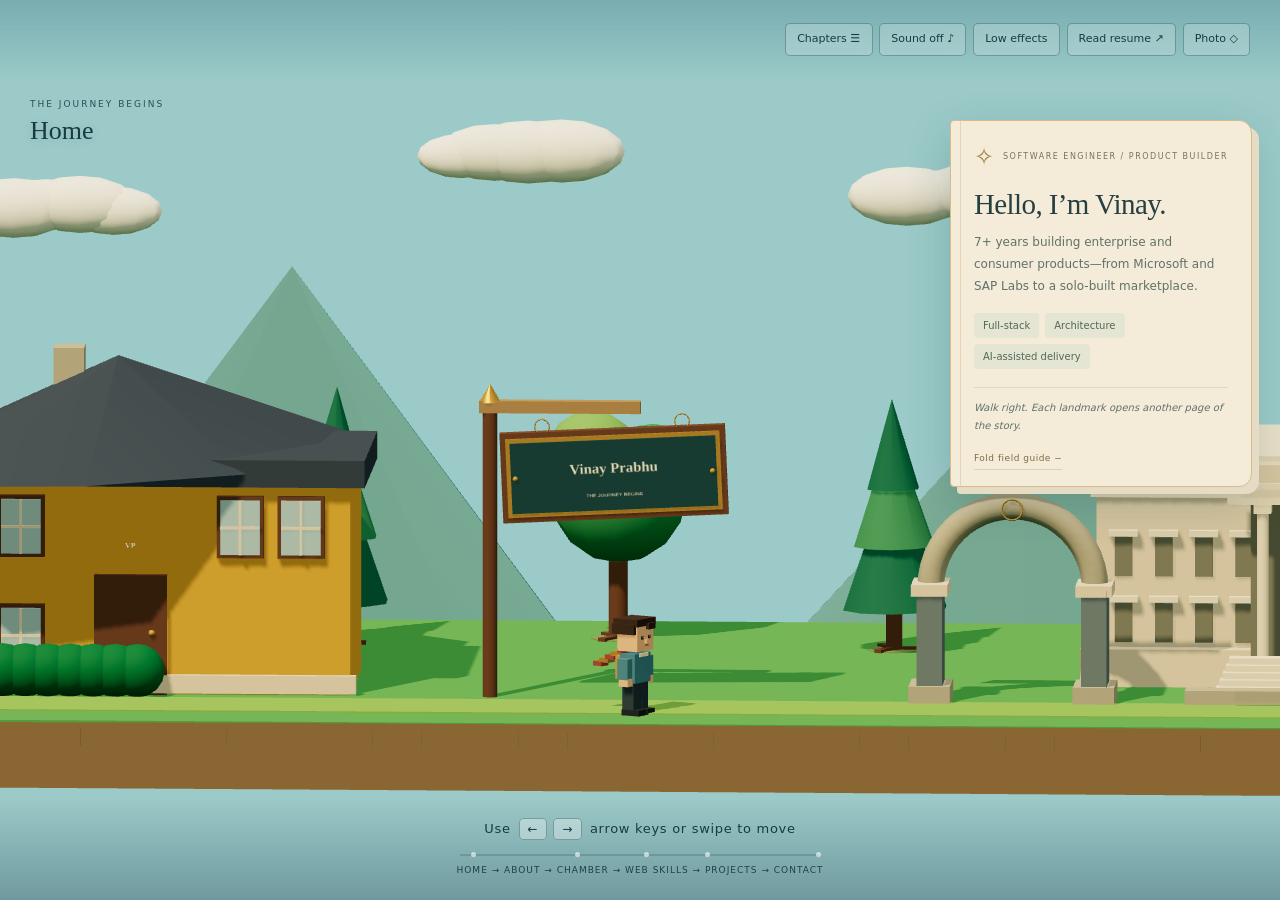
==== commit f936633f: "Align mobile terrain with the bottom of the viewport" ====
--- a/index.html
+++ b/index.html
@@ -41,7 +41,7 @@
  * @license
  * Copyright 2010-2025 Three.js Authors
  * SPDX-License-Identifier: MIT
- */var sh=0,Ml=1,rh=2;var Sl=1,Io=2,On=3,Yn=0,Yt=1,gn=2,Qn=0,Ci=1,bl=2,El=3,Tl=4,oh=5,fi=100,ah=101,lh=102,ch=103,hh=104,uh=200,dh=201,fh=202,ph=203,io=204,so=205,mh=206,gh=207,_h=208,xh=209,vh=210,yh=211,Mh=212,Sh=213,bh=214,Po=0,Lo=1,Do=2,Ii=3,Uo=4,No=5,Fo=6,Oo=7,wl=0,Eh=1,Th=2,ei=0,wh=1,Ah=2,Rh=3,Bo=4,Ch=5,Ih=6,Ph=7;var Al=300,Bi=301,zi=302,zo=303,ko=304,mr=306,ro=1e3,di=1001,oo=1002,Qt=1003,Lh=1004;var gr=1005;var bn=1006,Ho=1007;var _i=1008;var wn=1009,Rl=1010,Cl=1011,vs=1012,Vo=1013,xi=1014,An=1015,ys=1016,Go=1017,Wo=1018,Ms=1020,Il=35902,Pl=35899,Ll=1021,Dl=1022,_n=1023,cs=1026,Ss=1027,Xo=1028,qo=1029,Ul=1030,Yo=1031;var Jo=1033,_r=33776,xr=33777,vr=33778,yr=33779,Zo=35840,$o=35841,Ko=35842,jo=35843,Qo=36196,ea=37492,ta=37496,na=37808,ia=37809,sa=37810,ra=37811,oa=37812,aa=37813,la=37814,ca=37815,ha=37816,ua=37817,da=37818,fa=37819,pa=37820,ma=37821,ga=36492,_a=36494,xa=36495,va=36283,ya=36284,Ma=36285,Sa=36286;var qs=2300,ao=2301,no=2302,dl=2400,fl=2401,pl=2402;var Dh=3200,Uh=3201;var Nl=0,Nh=1,ti="",Bt="srgb",Pi="srgb-linear",Ys="linear",ot="srgb";var Ri=7680;var ml=519,Fh=512,Oh=513,Bh=514,Fl=515,zh=516,kh=517,Hh=518,Vh=519,gl=35044;var Ol="300 es",Sn=2e3,Js=2001;var Jn=class{addEventListener(e,t){this._listeners===void 0&&(this._listeners={});let n=this._listeners;n[e]===void 0&&(n[e]=[]),n[e].indexOf(t)===-1&&n[e].push(t)}hasEventListener(e,t){let n=this._listeners;return n===void 0?!1:n[e]!==void 0&&n[e].indexOf(t)!==-1}removeEventListener(e,t){let n=this._listeners;if(n===void 0)return;let s=n[e];if(s!==void 0){let r=s.indexOf(t);r!==-1&&s.splice(r,1)}}dispatchEvent(e){let t=this._listeners;if(t===void 0)return;let n=t[e.type];if(n!==void 0){e.target=this;let s=n.slice(0);for(let r=0,o=s.length;r<o;r++)s[r].call(this,e);e.target=null}}},Ft=["00","01","02","03","04","05","06","07","08","09","0a","0b","0c","0d","0e","0f","10","11","12","13","14","15","16","17","18","19","1a","1b","1c","1d","1e","1f","20","21","22","23","24","25","26","27","28","29","2a","2b","2c","2d","2e","2f","30","31","32","33","34","35","36","37","38","39","3a","3b","3c","3d","3e","3f","40","41","42","43","44","45","46","47","48","49","4a","4b","4c","4d","4e","4f","50","51","52","53","54","55","56","57","58","59","5a","5b","5c","5d","5e","5f","60","61","62","63","64","65","66","67","68","69","6a","6b","6c","6d","6e","6f","70","71","72","73","74","75","76","77","78","79","7a","7b","7c","7d","7e","7f","80","81","82","83","84","85","86","87","88","89","8a","8b","8c","8d","8e","8f","90","91","92","93","94","95","96","97","98","99","9a","9b","9c","9d","9e","9f","a0","a1","a2","a3","a4","a5","a6","a7","a8","a9","aa","ab","ac","ad","ae","af","b0","b1","b2","b3","b4","b5","b6","b7","b8","b9","ba","bb","bc","bd","be","bf","c0","c1","c2","c3","c4","c5","c6","c7","c8","c9","ca","cb","cc","cd","ce","cf","d0","d1","d2","d3","d4","d5","d6","d7","d8","d9","da","db","dc","dd","de","df","e0","e1","e2","e3","e4","e5","e6","e7","e8","e9","ea","eb","ec","ed","ee","ef","f0","f1","f2","f3","f4","f5","f6","f7","f8","f9","fa","fb","fc","fd","fe","ff"],Pc=1234567,Ws=Math.PI/180,hs=180/Math.PI;function bs(){let i=Math.random()*4294967295|0,e=Math.random()*4294967295|0,t=Math.random()*4294967295|0,n=Math.random()*4294967295|0;return(Ft[i&255]+Ft[i>>8&255]+Ft[i>>16&255]+Ft[i>>24&255]+"-"+Ft[e&255]+Ft[e>>8&255]+"-"+Ft[e>>16&15|64]+Ft[e>>24&255]+"-"+Ft[t&63|128]+Ft[t>>8&255]+"-"+Ft[t>>16&255]+Ft[t>>24&255]+Ft[n&255]+Ft[n>>8&255]+Ft[n>>16&255]+Ft[n>>24&255]).toLowerCase()}function Je(i,e,t){return Math.max(e,Math.min(t,i))}function Bl(i,e){return(i%e+e)%e}function id(i,e,t,n,s){return n+(i-e)*(s-n)/(t-e)}function sd(i,e,t){return i!==e?(t-i)/(e-i):0}function Xs(i,e,t){return(1-t)*i+t*e}function rd(i,e,t,n){return Xs(i,e,1-Math.exp(-t*n))}function od(i,e=1){return e-Math.abs(Bl(i,e*2)-e)}function ad(i,e,t){return i<=e?0:i>=t?1:(i=(i-e)/(t-e),i*i*(3-2*i))}function ld(i,e,t){return i<=e?0:i>=t?1:(i=(i-e)/(t-e),i*i*i*(i*(i*6-15)+10))}function cd(i,e){return i+Math.floor(Math.random()*(e-i+1))}function hd(i,e){return i+Math.random()*(e-i)}function ud(i){return i*(.5-Math.random())}function dd(i){i!==void 0&&(Pc=i);let e=Pc+=1831565813;return e=Math.imul(e^e>>>15,e|1),e^=e+Math.imul(e^e>>>7,e|61),((e^e>>>14)>>>0)/4294967296}function fd(i){return i*Ws}function pd(i){return i*hs}function md(i){return(i&i-1)===0&&i!==0}function gd(i){return Math.pow(2,Math.ceil(Math.log(i)/Math.LN2))}function _d(i){return Math.pow(2,Math.floor(Math.log(i)/Math.LN2))}function xd(i,e,t,n,s){let r=Math.cos,o=Math.sin,a=r(t/2),l=o(t/2),c=r((e+n)/2),u=o((e+n)/2),f=r((e-n)/2),p=o((e-n)/2),d=r((n-e)/2),g=o((n-e)/2);switch(s){case"XYX":i.set(a*u,l*f,l*p,a*c);break;case"YZY":i.set(l*p,a*u,l*f,a*c);break;case"ZXZ":i.set(l*f,l*p,a*u,a*c);break;case"XZX":i.set(a*u,l*g,l*d,a*c);break;case"YXY":i.set(l*d,a*u,l*g,a*c);break;case"ZYZ":i.set(l*g,l*d,a*u,a*c);break;default:console.warn("THREE.MathUtils: .setQuaternionFromProperEuler() encountered an unknown order: "+s)}}function as(i,e){switch(e.constructor){case Float32Array:return i;case Uint32Array:return i/4294967295;case Uint16Array:return i/65535;case Uint8Array:return i/255;case Int32Array:return Math.max(i/2147483647,-1);case Int16Array:return Math.max(i/32767,-1);case Int8Array:return Math.max(i/127,-1);default:throw new Error("Invalid component type.")}}function Wt(i,e){switch(e.constructor){case Float32Array:return i;case Uint32Array:return Math.round(i*4294967295);case Uint16Array:return Math.round(i*65535);case Uint8Array:return Math.round(i*255);case Int32Array:return Math.round(i*2147483647);case Int16Array:return Math.round(i*32767);case Int8Array:return Math.round(i*127);default:throw new Error("Invalid component type.")}}var $e={DEG2RAD:Ws,RAD2DEG:hs,generateUUID:bs,clamp:Je,euclideanModulo:Bl,mapLinear:id,inverseLerp:sd,lerp:Xs,damp:rd,pingpong:od,smoothstep:ad,smootherstep:ld,randInt:cd,randFloat:hd,randFloatSpread:ud,seededRandom:dd,degToRad:fd,radToDeg:pd,isPowerOfTwo:md,ceilPowerOfTwo:gd,floorPowerOfTwo:_d,setQuaternionFromProperEuler:xd,normalize:Wt,denormalize:as},Ze=class i{constructor(e=0,t=0){i.prototype.isVector2=!0,this.x=e,this.y=t}get width(){return this.x}set width(e){this.x=e}get height(){return this.y}set height(e){this.y=e}set(e,t){return this.x=e,this.y=t,this}setScalar(e){return this.x=e,this.y=e,this}setX(e){return this.x=e,this}setY(e){return this.y=e,this}setComponent(e,t){switch(e){case 0:this.x=t;break;case 1:this.y=t;break;default:throw new Error("index is out of range: "+e)}return this}getComponent(e){switch(e){case 0:return this.x;case 1:return this.y;default:throw new Error("index is out of range: "+e)}}clone(){return new this.constructor(this.x,this.y)}copy(e){return this.x=e.x,this.y=e.y,this}add(e){return this.x+=e.x,this.y+=e.y,this}addScalar(e){return this.x+=e,this.y+=e,this}addVectors(e,t){return this.x=e.x+t.x,this.y=e.y+t.y,this}addScaledVector(e,t){return this.x+=e.x*t,this.y+=e.y*t,this}sub(e){return this.x-=e.x,this.y-=e.y,this}subScalar(e){return this.x-=e,this.y-=e,this}subVectors(e,t){return this.x=e.x-t.x,this.y=e.y-t.y,this}multiply(e){return this.x*=e.x,this.y*=e.y,this}multiplyScalar(e){return this.x*=e,this.y*=e,this}divide(e){return this.x/=e.x,this.y/=e.y,this}divideScalar(e){return this.multiplyScalar(1/e)}applyMatrix3(e){let t=this.x,n=this.y,s=e.elements;return this.x=s[0]*t+s[3]*n+s[6],this.y=s[1]*t+s[4]*n+s[7],this}min(e){return this.x=Math.min(this.x,e.x),this.y=Math.min(this.y,e.y),this}max(e){return this.x=Math.max(this.x,e.x),this.y=Math.max(this.y,e.y),this}clamp(e,t){return this.x=Je(this.x,e.x,t.x),this.y=Je(this.y,e.y,t.y),this}clampScalar(e,t){return this.x=Je(this.x,e,t),this.y=Je(this.y,e,t),this}clampLength(e,t){let n=this.length();return this.divideScalar(n||1).multiplyScalar(Je(n,e,t))}floor(){return this.x=Math.floor(this.x),this.y=Math.floor(this.y),this}ceil(){return this.x=Math.ceil(this.x),this.y=Math.ceil(this.y),this}round(){return this.x=Math.round(this.x),this.y=Math.round(this.y),this}roundToZero(){return this.x=Math.trunc(this.x),this.y=Math.trunc(this.y),this}negate(){return this.x=-this.x,this.y=-this.y,this}dot(e){return this.x*e.x+this.y*e.y}cross(e){return this.x*e.y-this.y*e.x}lengthSq(){return this.x*this.x+this.y*this.y}length(){return Math.sqrt(this.x*this.x+this.y*this.y)}manhattanLength(){return Math.abs(this.x)+Math.abs(this.y)}normalize(){return this.divideScalar(this.length()||1)}angle(){return Math.atan2(-this.y,-this.x)+Math.PI}angleTo(e){let t=Math.sqrt(this.lengthSq()*e.lengthSq());if(t===0)return Math.PI/2;let n=this.dot(e)/t;return Math.acos(Je(n,-1,1))}distanceTo(e){return Math.sqrt(this.distanceToSquared(e))}distanceToSquared(e){let t=this.x-e.x,n=this.y-e.y;return t*t+n*n}manhattanDistanceTo(e){return Math.abs(this.x-e.x)+Math.abs(this.y-e.y)}setLength(e){return this.normalize().multiplyScalar(e)}lerp(e,t){return this.x+=(e.x-this.x)*t,this.y+=(e.y-this.y)*t,this}lerpVectors(e,t,n){return this.x=e.x+(t.x-e.x)*n,this.y=e.y+(t.y-e.y)*n,this}equals(e){return e.x===this.x&&e.y===this.y}fromArray(e,t=0){return this.x=e[t],this.y=e[t+1],this}toArray(e=[],t=0){return e[t]=this.x,e[t+1]=this.y,e}fromBufferAttribute(e,t){return this.x=e.getX(t),this.y=e.getY(t),this}rotateAround(e,t){let n=Math.cos(t),s=Math.sin(t),r=this.x-e.x,o=this.y-e.y;return this.x=r*n-o*s+e.x,this.y=r*s+o*n+e.y,this}random(){return this.x=Math.random(),this.y=Math.random(),this}*[Symbol.iterator](){yield this.x,yield this.y}},Zn=class{constructor(e=0,t=0,n=0,s=1){this.isQuaternion=!0,this._x=e,this._y=t,this._z=n,this._w=s}static slerpFlat(e,t,n,s,r,o,a){let l=n[s+0],c=n[s+1],u=n[s+2],f=n[s+3],p=r[o+0],d=r[o+1],g=r[o+2],_=r[o+3];if(a===0){e[t+0]=l,e[t+1]=c,e[t+2]=u,e[t+3]=f;return}if(a===1){e[t+0]=p,e[t+1]=d,e[t+2]=g,e[t+3]=_;return}if(f!==_||l!==p||c!==d||u!==g){let m=1-a,h=l*p+c*d+u*g+f*_,v=h>=0?1:-1,E=1-h*h;if(E>Number.EPSILON){let A=Math.sqrt(E),w=Math.atan2(A,h*v);m=Math.sin(m*w)/A,a=Math.sin(a*w)/A}let S=a*v;if(l=l*m+p*S,c=c*m+d*S,u=u*m+g*S,f=f*m+_*S,m===1-a){let A=1/Math.sqrt(l*l+c*c+u*u+f*f);l*=A,c*=A,u*=A,f*=A}}e[t]=l,e[t+1]=c,e[t+2]=u,e[t+3]=f}static multiplyQuaternionsFlat(e,t,n,s,r,o){let a=n[s],l=n[s+1],c=n[s+2],u=n[s+3],f=r[o],p=r[o+1],d=r[o+2],g=r[o+3];return e[t]=a*g+u*f+l*d-c*p,e[t+1]=l*g+u*p+c*f-a*d,e[t+2]=c*g+u*d+a*p-l*f,e[t+3]=u*g-a*f-l*p-c*d,e}get x(){return this._x}set x(e){this._x=e,this._onChangeCallback()}get y(){return this._y}set y(e){this._y=e,this._onChangeCallback()}get z(){return this._z}set z(e){this._z=e,this._onChangeCallback()}get w(){return this._w}set w(e){this._w=e,this._onChangeCallback()}set(e,t,n,s){return this._x=e,this._y=t,this._z=n,this._w=s,this._onChangeCallback(),this}clone(){return new this.constructor(this._x,this._y,this._z,this._w)}copy(e){return this._x=e.x,this._y=e.y,this._z=e.z,this._w=e.w,this._onChangeCallback(),this}setFromEuler(e,t=!0){let n=e._x,s=e._y,r=e._z,o=e._order,a=Math.cos,l=Math.sin,c=a(n/2),u=a(s/2),f=a(r/2),p=l(n/2),d=l(s/2),g=l(r/2);switch(o){case"XYZ":this._x=p*u*f+c*d*g,this._y=c*d*f-p*u*g,this._z=c*u*g+p*d*f,this._w=c*u*f-p*d*g;break;case"YXZ":this._x=p*u*f+c*d*g,this._y=c*d*f-p*u*g,this._z=c*u*g-p*d*f,this._w=c*u*f+p*d*g;break;case"ZXY":this._x=p*u*f-c*d*g,this._y=c*d*f+p*u*g,this._z=c*u*g+p*d*f,this._w=c*u*f-p*d*g;break;case"ZYX":this._x=p*u*f-c*d*g,this._y=c*d*f+p*u*g,this._z=c*u*g-p*d*f,this._w=c*u*f+p*d*g;break;case"YZX":this._x=p*u*f+c*d*g,this._y=c*d*f+p*u*g,this._z=c*u*g-p*d*f,this._w=c*u*f-p*d*g;break;case"XZY":this._x=p*u*f-c*d*g,this._y=c*d*f-p*u*g,this._z=c*u*g+p*d*f,this._w=c*u*f+p*d*g;break;default:console.warn("THREE.Quaternion: .setFromEuler() encountered an unknown order: "+o)}return t===!0&&this._onChangeCallback(),this}setFromAxisAngle(e,t){let n=t/2,s=Math.sin(n);return this._x=e.x*s,this._y=e.y*s,this._z=e.z*s,this._w=Math.cos(n),this._onChangeCallback(),this}setFromRotationMatrix(e){let t=e.elements,n=t[0],s=t[4],r=t[8],o=t[1],a=t[5],l=t[9],c=t[2],u=t[6],f=t[10],p=n+a+f;if(p>0){let d=.5/Math.sqrt(p+1);this._w=.25/d,this._x=(u-l)*d,this._y=(r-c)*d,this._z=(o-s)*d}else if(n>a&&n>f){let d=2*Math.sqrt(1+n-a-f);this._w=(u-l)/d,this._x=.25*d,this._y=(s+o)/d,this._z=(r+c)/d}else if(a>f){let d=2*Math.sqrt(1+a-n-f);this._w=(r-c)/d,this._x=(s+o)/d,this._y=.25*d,this._z=(l+u)/d}else{let d=2*Math.sqrt(1+f-n-a);this._w=(o-s)/d,this._x=(r+c)/d,this._y=(l+u)/d,this._z=.25*d}return this._onChangeCallback(),this}setFromUnitVectors(e,t){let n=e.dot(t)+1;return n<1e-8?(n=0,Math.abs(e.x)>Math.abs(e.z)?(this._x=-e.y,this._y=e.x,this._z=0,this._w=n):(this._x=0,this._y=-e.z,this._z=e.y,this._w=n)):(this._x=e.y*t.z-e.z*t.y,this._y=e.z*t.x-e.x*t.z,this._z=e.x*t.y-e.y*t.x,this._w=n),this.normalize()}angleTo(e){return 2*Math.acos(Math.abs(Je(this.dot(e),-1,1)))}rotateTowards(e,t){let n=this.angleTo(e);if(n===0)return this;let s=Math.min(1,t/n);return this.slerp(e,s),this}identity(){return this.set(0,0,0,1)}invert(){return this.conjugate()}conjugate(){return this._x*=-1,this._y*=-1,this._z*=-1,this._onChangeCallback(),this}dot(e){return this._x*e._x+this._y*e._y+this._z*e._z+this._w*e._w}lengthSq(){return this._x*this._x+this._y*this._y+this._z*this._z+this._w*this._w}length(){return Math.sqrt(this._x*this._x+this._y*this._y+this._z*this._z+this._w*this._w)}normalize(){let e=this.length();return e===0?(this._x=0,this._y=0,this._z=0,this._w=1):(e=1/e,this._x=this._x*e,this._y=this._y*e,this._z=this._z*e,this._w=this._w*e),this._onChangeCallback(),this}multiply(e){return this.multiplyQuaternions(this,e)}premultiply(e){return this.multiplyQuaternions(e,this)}multiplyQuaternions(e,t){let n=e._x,s=e._y,r=e._z,o=e._w,a=t._x,l=t._y,c=t._z,u=t._w;return this._x=n*u+o*a+s*c-r*l,this._y=s*u+o*l+r*a-n*c,this._z=r*u+o*c+n*l-s*a,this._w=o*u-n*a-s*l-r*c,this._onChangeCallback(),this}slerp(e,t){if(t===0)return this;if(t===1)return this.copy(e);let n=this._x,s=this._y,r=this._z,o=this._w,a=o*e._w+n*e._x+s*e._y+r*e._z;if(a<0?(this._w=-e._w,this._x=-e._x,this._y=-e._y,this._z=-e._z,a=-a):this.copy(e),a>=1)return this._w=o,this._x=n,this._y=s,this._z=r,this;let l=1-a*a;if(l<=Number.EPSILON){let d=1-t;return this._w=d*o+t*this._w,this._x=d*n+t*this._x,this._y=d*s+t*this._y,this._z=d*r+t*this._z,this.normalize(),this}let c=Math.sqrt(l),u=Math.atan2(c,a),f=Math.sin((1-t)*u)/c,p=Math.sin(t*u)/c;return this._w=o*f+this._w*p,this._x=n*f+this._x*p,this._y=s*f+this._y*p,this._z=r*f+this._z*p,this._onChangeCallback(),this}slerpQuaternions(e,t,n){return this.copy(e).slerp(t,n)}random(){let e=2*Math.PI*Math.random(),t=2*Math.PI*Math.random(),n=Math.random(),s=Math.sqrt(1-n),r=Math.sqrt(n);return this.set(s*Math.sin(e),s*Math.cos(e),r*Math.sin(t),r*Math.cos(t))}equals(e){return e._x===this._x&&e._y===this._y&&e._z===this._z&&e._w===this._w}fromArray(e,t=0){return this._x=e[t],this._y=e[t+1],this._z=e[t+2],this._w=e[t+3],this._onChangeCallback(),this}toArray(e=[],t=0){return e[t]=this._x,e[t+1]=this._y,e[t+2]=this._z,e[t+3]=this._w,e}fromBufferAttribute(e,t){return this._x=e.getX(t),this._y=e.getY(t),this._z=e.getZ(t),this._w=e.getW(t),this._onChangeCallback(),this}toJSON(){return this.toArray()}_onChange(e){return this._onChangeCallback=e,this}_onChangeCallback(){}*[Symbol.iterator](){yield this._x,yield this._y,yield this._z,yield this._w}},D=class i{constructor(e=0,t=0,n=0){i.prototype.isVector3=!0,this.x=e,this.y=t,this.z=n}set(e,t,n){return n===void 0&&(n=this.z),this.x=e,this.y=t,this.z=n,this}setScalar(e){return this.x=e,this.y=e,this.z=e,this}setX(e){return this.x=e,this}setY(e){return this.y=e,this}setZ(e){return this.z=e,this}setComponent(e,t){switch(e){case 0:this.x=t;break;case 1:this.y=t;break;case 2:this.z=t;break;default:throw new Error("index is out of range: "+e)}return this}getComponent(e){switch(e){case 0:return this.x;case 1:return this.y;case 2:return this.z;default:throw new Error("index is out of range: "+e)}}clone(){return new this.constructor(this.x,this.y,this.z)}copy(e){return this.x=e.x,this.y=e.y,this.z=e.z,this}add(e){return this.x+=e.x,this.y+=e.y,this.z+=e.z,this}addScalar(e){return this.x+=e,this.y+=e,this.z+=e,this}addVectors(e,t){return this.x=e.x+t.x,this.y=e.y+t.y,this.z=e.z+t.z,this}addScaledVector(e,t){return this.x+=e.x*t,this.y+=e.y*t,this.z+=e.z*t,this}sub(e){return this.x-=e.x,this.y-=e.y,this.z-=e.z,this}subScalar(e){return this.x-=e,this.y-=e,this.z-=e,this}subVectors(e,t){return this.x=e.x-t.x,this.y=e.y-t.y,this.z=e.z-t.z,this}multiply(e){return this.x*=e.x,this.y*=e.y,this.z*=e.z,this}multiplyScalar(e){return this.x*=e,this.y*=e,this.z*=e,this}multiplyVectors(e,t){return this.x=e.x*t.x,this.y=e.y*t.y,this.z=e.z*t.z,this}applyEuler(e){return this.applyQuaternion(Lc.setFromEuler(e))}applyAxisAngle(e,t){return this.applyQuaternion(Lc.setFromAxisAngle(e,t))}applyMatrix3(e){let t=this.x,n=this.y,s=this.z,r=e.elements;return this.x=r[0]*t+r[3]*n+r[6]*s,this.y=r[1]*t+r[4]*n+r[7]*s,this.z=r[2]*t+r[5]*n+r[8]*s,this}applyNormalMatrix(e){return this.applyMatrix3(e).normalize()}applyMatrix4(e){let t=this.x,n=this.y,s=this.z,r=e.elements,o=1/(r[3]*t+r[7]*n+r[11]*s+r[15]);return this.x=(r[0]*t+r[4]*n+r[8]*s+r[12])*o,this.y=(r[1]*t+r[5]*n+r[9]*s+r[13])*o,this.z=(r[2]*t+r[6]*n+r[10]*s+r[14])*o,this}applyQuaternion(e){let t=this.x,n=this.y,s=this.z,r=e.x,o=e.y,a=e.z,l=e.w,c=2*(o*s-a*n),u=2*(a*t-r*s),f=2*(r*n-o*t);return this.x=t+l*c+o*f-a*u,this.y=n+l*u+a*c-r*f,this.z=s+l*f+r*u-o*c,this}project(e){return this.applyMatrix4(e.matrixWorldInverse).applyMatrix4(e.projectionMatrix)}unproject(e){return this.applyMatrix4(e.projectionMatrixInverse).applyMatrix4(e.matrixWorld)}transformDirection(e){let t=this.x,n=this.y,s=this.z,r=e.elements;return this.x=r[0]*t+r[4]*n+r[8]*s,this.y=r[1]*t+r[5]*n+r[9]*s,this.z=r[2]*t+r[6]*n+r[10]*s,this.normalize()}divide(e){return this.x/=e.x,this.y/=e.y,this.z/=e.z,this}divideScalar(e){return this.multiplyScalar(1/e)}min(e){return this.x=Math.min(this.x,e.x),this.y=Math.min(this.y,e.y),this.z=Math.min(this.z,e.z),this}max(e){return this.x=Math.max(this.x,e.x),this.y=Math.max(this.y,e.y),this.z=Math.max(this.z,e.z),this}clamp(e,t){return this.x=Je(this.x,e.x,t.x),this.y=Je(this.y,e.y,t.y),this.z=Je(this.z,e.z,t.z),this}clampScalar(e,t){return this.x=Je(this.x,e,t),this.y=Je(this.y,e,t),this.z=Je(this.z,e,t),this}clampLength(e,t){let n=this.length();return this.divideScalar(n||1).multiplyScalar(Je(n,e,t))}floor(){return this.x=Math.floor(this.x),this.y=Math.floor(this.y),this.z=Math.floor(this.z),this}ceil(){return this.x=Math.ceil(this.x),this.y=Math.ceil(this.y),this.z=Math.ceil(this.z),this}round(){return this.x=Math.round(this.x),this.y=Math.round(this.y),this.z=Math.round(this.z),this}roundToZero(){return this.x=Math.trunc(this.x),this.y=Math.trunc(this.y),this.z=Math.trunc(this.z),this}negate(){return this.x=-this.x,this.y=-this.y,this.z=-this.z,this}dot(e){return this.x*e.x+this.y*e.y+this.z*e.z}lengthSq(){return this.x*this.x+this.y*this.y+this.z*this.z}length(){return Math.sqrt(this.x*this.x+this.y*this.y+this.z*this.z)}manhattanLength(){return Math.abs(this.x)+Math.abs(this.y)+Math.abs(this.z)}normalize(){return this.divideScalar(this.length()||1)}setLength(e){return this.normalize().multiplyScalar(e)}lerp(e,t){return this.x+=(e.x-this.x)*t,this.y+=(e.y-this.y)*t,this.z+=(e.z-this.z)*t,this}lerpVectors(e,t,n){return this.x=e.x+(t.x-e.x)*n,this.y=e.y+(t.y-e.y)*n,this.z=e.z+(t.z-e.z)*n,this}cross(e){return this.crossVectors(this,e)}crossVectors(e,t){let n=e.x,s=e.y,r=e.z,o=t.x,a=t.y,l=t.z;return this.x=s*l-r*a,this.y=r*o-n*l,this.z=n*a-s*o,this}projectOnVector(e){let t=e.lengthSq();if(t===0)return this.set(0,0,0);let n=e.dot(this)/t;return this.copy(e).multiplyScalar(n)}projectOnPlane(e){return Va.copy(this).projectOnVector(e),this.sub(Va)}reflect(e){return this.sub(Va.copy(e).multiplyScalar(2*this.dot(e)))}angleTo(e){let t=Math.sqrt(this.lengthSq()*e.lengthSq());if(t===0)return Math.PI/2;let n=this.dot(e)/t;return Math.acos(Je(n,-1,1))}distanceTo(e){return Math.sqrt(this.distanceToSquared(e))}distanceToSquared(e){let t=this.x-e.x,n=this.y-e.y,s=this.z-e.z;return t*t+n*n+s*s}manhattanDistanceTo(e){return Math.abs(this.x-e.x)+Math.abs(this.y-e.y)+Math.abs(this.z-e.z)}setFromSpherical(e){return this.setFromSphericalCoords(e.radius,e.phi,e.theta)}setFromSphericalCoords(e,t,n){let s=Math.sin(t)*e;return this.x=s*Math.sin(n),this.y=Math.cos(t)*e,this.z=s*Math.cos(n),this}setFromCylindrical(e){return this.setFromCylindricalCoords(e.radius,e.theta,e.y)}setFromCylindricalCoords(e,t,n){return this.x=e*Math.sin(t),this.y=n,this.z=e*Math.cos(t),this}setFromMatrixPosition(e){let t=e.elements;return this.x=t[12],this.y=t[13],this.z=t[14],this}setFromMatrixScale(e){let t=this.setFromMatrixColumn(e,0).length(),n=this.setFromMatrixColumn(e,1).length(),s=this.setFromMatrixColumn(e,2).length();return this.x=t,this.y=n,this.z=s,this}setFromMatrixColumn(e,t){return this.fromArray(e.elements,t*4)}setFromMatrix3Column(e,t){return this.fromArray(e.elements,t*3)}setFromEuler(e){return this.x=e._x,this.y=e._y,this.z=e._z,this}setFromColor(e){return this.x=e.r,this.y=e.g,this.z=e.b,this}equals(e){return e.x===this.x&&e.y===this.y&&e.z===this.z}fromArray(e,t=0){return this.x=e[t],this.y=e[t+1],this.z=e[t+2],this}toArray(e=[],t=0){return e[t]=this.x,e[t+1]=this.y,e[t+2]=this.z,e}fromBufferAttribute(e,t){return this.x=e.getX(t),this.y=e.getY(t),this.z=e.getZ(t),this}random(){return this.x=Math.random(),this.y=Math.random(),this.z=Math.random(),this}randomDirection(){let e=Math.random()*Math.PI*2,t=Math.random()*2-1,n=Math.sqrt(1-t*t);return this.x=n*Math.cos(e),this.y=t,this.z=n*Math.sin(e),this}*[Symbol.iterator](){yield this.x,yield this.y,yield this.z}},Va=new D,Lc=new Zn,ze=class i{constructor(e,t,n,s,r,o,a,l,c){i.prototype.isMatrix3=!0,this.elements=[1,0,0,0,1,0,0,0,1],e!==void 0&&this.set(e,t,n,s,r,o,a,l,c)}set(e,t,n,s,r,o,a,l,c){let u=this.elements;return u[0]=e,u[1]=s,u[2]=a,u[3]=t,u[4]=r,u[5]=l,u[6]=n,u[7]=o,u[8]=c,this}identity(){return this.set(1,0,0,0,1,0,0,0,1),this}copy(e){let t=this.elements,n=e.elements;return t[0]=n[0],t[1]=n[1],t[2]=n[2],t[3]=n[3],t[4]=n[4],t[5]=n[5],t[6]=n[6],t[7]=n[7],t[8]=n[8],this}extractBasis(e,t,n){return e.setFromMatrix3Column(this,0),t.setFromMatrix3Column(this,1),n.setFromMatrix3Column(this,2),this}setFromMatrix4(e){let t=e.elements;return this.set(t[0],t[4],t[8],t[1],t[5],t[9],t[2],t[6],t[10]),this}multiply(e){return this.multiplyMatrices(this,e)}premultiply(e){return this.multiplyMatrices(e,this)}multiplyMatrices(e,t){let n=e.elements,s=t.elements,r=this.elements,o=n[0],a=n[3],l=n[6],c=n[1],u=n[4],f=n[7],p=n[2],d=n[5],g=n[8],_=s[0],m=s[3],h=s[6],v=s[1],E=s[4],S=s[7],A=s[2],w=s[5],C=s[8];return r[0]=o*_+a*v+l*A,r[3]=o*m+a*E+l*w,r[6]=o*h+a*S+l*C,r[1]=c*_+u*v+f*A,r[4]=c*m+u*E+f*w,r[7]=c*h+u*S+f*C,r[2]=p*_+d*v+g*A,r[5]=p*m+d*E+g*w,r[8]=p*h+d*S+g*C,this}multiplyScalar(e){let t=this.elements;return t[0]*=e,t[3]*=e,t[6]*=e,t[1]*=e,t[4]*=e,t[7]*=e,t[2]*=e,t[5]*=e,t[8]*=e,this}determinant(){let e=this.elements,t=e[0],n=e[1],s=e[2],r=e[3],o=e[4],a=e[5],l=e[6],c=e[7],u=e[8];return t*o*u-t*a*c-n*r*u+n*a*l+s*r*c-s*o*l}invert(){let e=this.elements,t=e[0],n=e[1],s=e[2],r=e[3],o=e[4],a=e[5],l=e[6],c=e[7],u=e[8],f=u*o-a*c,p=a*l-u*r,d=c*r-o*l,g=t*f+n*p+s*d;if(g===0)return this.set(0,0,0,0,0,0,0,0,0);let _=1/g;return e[0]=f*_,e[1]=(s*c-u*n)*_,e[2]=(a*n-s*o)*_,e[3]=p*_,e[4]=(u*t-s*l)*_,e[5]=(s*r-a*t)*_,e[6]=d*_,e[7]=(n*l-c*t)*_,e[8]=(o*t-n*r)*_,this}transpose(){let e,t=this.elements;return e=t[1],t[1]=t[3],t[3]=e,e=t[2],t[2]=t[6],t[6]=e,e=t[5],t[5]=t[7],t[7]=e,this}getNormalMatrix(e){return this.setFromMatrix4(e).invert().transpose()}transposeIntoArray(e){let t=this.elements;return e[0]=t[0],e[1]=t[3],e[2]=t[6],e[3]=t[1],e[4]=t[4],e[5]=t[7],e[6]=t[2],e[7]=t[5],e[8]=t[8],this}setUvTransform(e,t,n,s,r,o,a){let l=Math.cos(r),c=Math.sin(r);return this.set(n*l,n*c,-n*(l*o+c*a)+o+e,-s*c,s*l,-s*(-c*o+l*a)+a+t,0,0,1),this}scale(e,t){return this.premultiply(Ga.makeScale(e,t)),this}rotate(e){return this.premultiply(Ga.makeRotation(-e)),this}translate(e,t){return this.premultiply(Ga.makeTranslation(e,t)),this}makeTranslation(e,t){return e.isVector2?this.set(1,0,e.x,0,1,e.y,0,0,1):this.set(1,0,e,0,1,t,0,0,1),this}makeRotation(e){let t=Math.cos(e),n=Math.sin(e);return this.set(t,-n,0,n,t,0,0,0,1),this}makeScale(e,t){return this.set(e,0,0,0,t,0,0,0,1),this}equals(e){let t=this.elements,n=e.elements;for(let s=0;s<9;s++)if(t[s]!==n[s])return!1;return!0}fromArray(e,t=0){for(let n=0;n<9;n++)this.elements[n]=e[n+t];return this}toArray(e=[],t=0){let n=this.elements;return e[t]=n[0],e[t+1]=n[1],e[t+2]=n[2],e[t+3]=n[3],e[t+4]=n[4],e[t+5]=n[5],e[t+6]=n[6],e[t+7]=n[7],e[t+8]=n[8],e}clone(){return new this.constructor().fromArray(this.elements)}},Ga=new ze;function zl(i){for(let e=i.length-1;e>=0;--e)if(i[e]>=65535)return!0;return!1}function Zs(i){return document.createElementNS("http://www.w3.org/1999/xhtml",i)}function Gh(){let i=Zs("canvas");return i.style.display="block",i}var Dc={};function us(i){i in Dc||(Dc[i]=!0,console.warn(i))}function Wh(i,e,t){return new Promise(function(n,s){function r(){switch(i.clientWaitSync(e,i.SYNC_FLUSH_COMMANDS_BIT,0)){case i.WAIT_FAILED:s();break;case i.TIMEOUT_EXPIRED:setTimeout(r,t);break;default:n()}}setTimeout(r,t)})}var Uc=new ze().set(.4123908,.3575843,.1804808,.212639,.7151687,.0721923,.0193308,.1191948,.9505322),Nc=new ze().set(3.2409699,-1.5373832,-.4986108,-.9692436,1.8759675,.0415551,.0556301,-.203977,1.0569715);function vd(){let i={enabled:!0,workingColorSpace:Pi,spaces:{},convert:function(s,r,o){return this.enabled===!1||r===o||!r||!o||(this.spaces[r].transfer===ot&&(s.r=qn(s.r),s.g=qn(s.g),s.b=qn(s.b)),this.spaces[r].primaries!==this.spaces[o].primaries&&(s.applyMatrix3(this.spaces[r].toXYZ),s.applyMatrix3(this.spaces[o].fromXYZ)),this.spaces[o].transfer===ot&&(s.r=ls(s.r),s.g=ls(s.g),s.b=ls(s.b))),s},workingToColorSpace:function(s,r){return this.convert(s,this.workingColorSpace,r)},colorSpaceToWorking:function(s,r){return this.convert(s,r,this.workingColorSpace)},getPrimaries:function(s){return this.spaces[s].primaries},getTransfer:function(s){return s===ti?Ys:this.spaces[s].transfer},getToneMappingMode:function(s){return this.spaces[s].outputColorSpaceConfig.toneMappingMode||"standard"},getLuminanceCoefficients:function(s,r=this.workingColorSpace){return s.fromArray(this.spaces[r].luminanceCoefficients)},define:function(s){Object.assign(this.spaces,s)},_getMatrix:function(s,r,o){return s.copy(this.spaces[r].toXYZ).multiply(this.spaces[o].fromXYZ)},_getDrawingBufferColorSpace:function(s){return this.spaces[s].outputColorSpaceConfig.drawingBufferColorSpace},_getUnpackColorSpace:function(s=this.workingColorSpace){return this.spaces[s].workingColorSpaceConfig.unpackColorSpace},fromWorkingColorSpace:function(s,r){return us("THREE.ColorManagement: .fromWorkingColorSpace() has been renamed to .workingToColorSpace()."),i.workingToColorSpace(s,r)},toWorkingColorSpace:function(s,r){return us("THREE.ColorManagement: .toWorkingColorSpace() has been renamed to .colorSpaceToWorking()."),i.colorSpaceToWorking(s,r)}},e=[.64,.33,.3,.6,.15,.06],t=[.2126,.7152,.0722],n=[.3127,.329];return i.define({[Pi]:{primaries:e,whitePoint:n,transfer:Ys,toXYZ:Uc,fromXYZ:Nc,luminanceCoefficients:t,workingColorSpaceConfig:{unpackColorSpace:Bt},outputColorSpaceConfig:{drawingBufferColorSpace:Bt}},[Bt]:{primaries:e,whitePoint:n,transfer:ot,toXYZ:Uc,fromXYZ:Nc,luminanceCoefficients:t,outputColorSpaceConfig:{drawingBufferColorSpace:Bt}}}),i}var et=vd();function qn(i){return i<.04045?i*.0773993808:Math.pow(i*.9478672986+.0521327014,2.4)}function ls(i){return i<.0031308?i*12.92:1.055*Math.pow(i,.41666)-.055}var Ji,lo=class{static getDataURL(e,t="image/png"){if(/^data:/i.test(e.src)||typeof HTMLCanvasElement>"u")return e.src;let n;if(e instanceof HTMLCanvasElement)n=e;else{Ji===void 0&&(Ji=Zs("canvas")),Ji.width=e.width,Ji.height=e.height;let s=Ji.getContext("2d");e instanceof ImageData?s.putImageData(e,0,0):s.drawImage(e,0,0,e.width,e.height),n=Ji}return n.toDataURL(t)}static sRGBToLinear(e){if(typeof HTMLImageElement<"u"&&e instanceof HTMLImageElement||typeof HTMLCanvasElement<"u"&&e instanceof HTMLCanvasElement||typeof ImageBitmap<"u"&&e instanceof ImageBitmap){let t=Zs("canvas");t.width=e.width,t.height=e.height;let n=t.getContext("2d");n.drawImage(e,0,0,e.width,e.height);let s=n.getImageData(0,0,e.width,e.height),r=s.data;for(let o=0;o<r.length;o++)r[o]=qn(r[o]/255)*255;return n.putImageData(s,0,0),t}else if(e.data){let t=e.data.slice(0);for(let n=0;n<t.length;n++)t instanceof Uint8Array||t instanceof Uint8ClampedArray?t[n]=Math.floor(qn(t[n]/255)*255):t[n]=qn(t[n]);return{data:t,width:e.width,height:e.height}}else return console.warn("THREE.ImageUtils.sRGBToLinear(): Unsupported image type. No color space conversion applied."),e}},yd=0,ds=class{constructor(e=null){this.isSource=!0,Object.defineProperty(this,"id",{value:yd++}),this.uuid=bs(),this.data=e,this.dataReady=!0,this.version=0}getSize(e){let t=this.data;return typeof HTMLVideoElement<"u"&&t instanceof HTMLVideoElement?e.set(t.videoWidth,t.videoHeight,0):t instanceof VideoFrame?e.set(t.displayHeight,t.displayWidth,0):t!==null?e.set(t.width,t.height,t.depth||0):e.set(0,0,0),e}set needsUpdate(e){e===!0&&this.version++}toJSON(e){let t=e===void 0||typeof e=="string";if(!t&&e.images[this.uuid]!==void 0)return e.images[this.uuid];let n={uuid:this.uuid,url:""},s=this.data;if(s!==null){let r;if(Array.isArray(s)){r=[];for(let o=0,a=s.length;o<a;o++)s[o].isDataTexture?r.push(Wa(s[o].image)):r.push(Wa(s[o]))}else r=Wa(s);n.url=r}return t||(e.images[this.uuid]=n),n}};function Wa(i){return typeof HTMLImageElement<"u"&&i instanceof HTMLImageElement||typeof HTMLCanvasElement<"u"&&i instanceof HTMLCanvasElement||typeof ImageBitmap<"u"&&i instanceof ImageBitmap?lo.getDataURL(i):i.data?{data:Array.from(i.data),width:i.width,height:i.height,type:i.data.constructor.name}:(console.warn("THREE.Texture: Unable to serialize Texture."),{})}var Md=0,Xa=new D,qt=class i extends Jn{constructor(e=i.DEFAULT_IMAGE,t=i.DEFAULT_MAPPING,n=di,s=di,r=bn,o=_i,a=_n,l=wn,c=i.DEFAULT_ANISOTROPY,u=ti){super(),this.isTexture=!0,Object.defineProperty(this,"id",{value:Md++}),this.uuid=bs(),this.name="",this.source=new ds(e),this.mipmaps=[],this.mapping=t,this.channel=0,this.wrapS=n,this.wrapT=s,this.magFilter=r,this.minFilter=o,this.anisotropy=c,this.format=a,this.internalFormat=null,this.type=l,this.offset=new Ze(0,0),this.repeat=new Ze(1,1),this.center=new Ze(0,0),this.rotation=0,this.matrixAutoUpdate=!0,this.matrix=new ze,this.generateMipmaps=!0,this.premultiplyAlpha=!1,this.flipY=!0,this.unpackAlignment=4,this.colorSpace=u,this.userData={},this.updateRanges=[],this.version=0,this.onUpdate=null,this.renderTarget=null,this.isRenderTargetTexture=!1,this.isArrayTexture=!!(e&&e.depth&&e.depth>1),this.pmremVersion=0}get width(){return this.source.getSize(Xa).x}get height(){return this.source.getSize(Xa).y}get depth(){return this.source.getSize(Xa).z}get image(){return this.source.data}set image(e=null){this.source.data=e}updateMatrix(){this.matrix.setUvTransform(this.offset.x,this.offset.y,this.repeat.x,this.repeat.y,this.rotation,this.center.x,this.center.y)}addUpdateRange(e,t){this.updateRanges.push({start:e,count:t})}clearUpdateRanges(){this.updateRanges.length=0}clone(){return new this.constructor().copy(this)}copy(e){return this.name=e.name,this.source=e.source,this.mipmaps=e.mipmaps.slice(0),this.mapping=e.mapping,this.channel=e.channel,this.wrapS=e.wrapS,this.wrapT=e.wrapT,this.magFilter=e.magFilter,this.minFilter=e.minFilter,this.anisotropy=e.anisotropy,this.format=e.format,this.internalFormat=e.internalFormat,this.type=e.type,this.offset.copy(e.offset),this.repeat.copy(e.repeat),this.center.copy(e.center),this.rotation=e.rotation,this.matrixAutoUpdate=e.matrixAutoUpdate,this.matrix.copy(e.matrix),this.generateMipmaps=e.generateMipmaps,this.premultiplyAlpha=e.premultiplyAlpha,this.flipY=e.flipY,this.unpackAlignment=e.unpackAlignment,this.colorSpace=e.colorSpace,this.renderTarget=e.renderTarget,this.isRenderTargetTexture=e.isRenderTargetTexture,this.isArrayTexture=e.isArrayTexture,this.userData=JSON.parse(JSON.stringify(e.userData)),this.needsUpdate=!0,this}setValues(e){for(let t in e){let n=e[t];if(n===void 0){console.warn(`THREE.Texture.setValues(): parameter '${t}' has value of undefined.`);continue}let s=this[t];if(s===void 0){console.warn(`THREE.Texture.setValues(): property '${t}' does not exist.`);continue}s&&n&&s.isVector2&&n.isVector2||s&&n&&s.isVector3&&n.isVector3||s&&n&&s.isMatrix3&&n.isMatrix3?s.copy(n):this[t]=n}}toJSON(e){let t=e===void 0||typeof e=="string";if(!t&&e.textures[this.uuid]!==void 0)return e.textures[this.uuid];let n={metadata:{version:4.7,type:"Texture",generator:"Texture.toJSON"},uuid:this.uuid,name:this.name,image:this.source.toJSON(e).uuid,mapping:this.mapping,channel:this.channel,repeat:[this.repeat.x,this.repeat.y],offset:[this.offset.x,this.offset.y],center:[this.center.x,this.center.y],rotation:this.rotation,wrap:[this.wrapS,this.wrapT],format:this.format,internalFormat:this.internalFormat,type:this.type,colorSpace:this.colorSpace,minFilter:this.minFilter,magFilter:this.magFilter,anisotropy:this.anisotropy,flipY:this.flipY,generateMipmaps:this.generateMipmaps,premultiplyAlpha:this.premultiplyAlpha,unpackAlignment:this.unpackAlignment};return Object.keys(this.userData).length>0&&(n.userData=this.userData),t||(e.textures[this.uuid]=n),n}dispose(){this.dispatchEvent({type:"dispose"})}transformUv(e){if(this.mapping!==Al)return e;if(e.applyMatrix3(this.matrix),e.x<0||e.x>1)switch(this.wrapS){case ro:e.x=e.x-Math.floor(e.x);break;case di:e.x=e.x<0?0:1;break;case oo:Math.abs(Math.floor(e.x)%2)===1?e.x=Math.ceil(e.x)-e.x:e.x=e.x-Math.floor(e.x);break}if(e.y<0||e.y>1)switch(this.wrapT){case ro:e.y=e.y-Math.floor(e.y);break;case di:e.y=e.y<0?0:1;break;case oo:Math.abs(Math.floor(e.y)%2)===1?e.y=Math.ceil(e.y)-e.y:e.y=e.y-Math.floor(e.y);break}return this.flipY&&(e.y=1-e.y),e}set needsUpdate(e){e===!0&&(this.version++,this.source.needsUpdate=!0)}set needsPMREMUpdate(e){e===!0&&this.pmremVersion++}};qt.DEFAULT_IMAGE=null;qt.DEFAULT_MAPPING=Al;qt.DEFAULT_ANISOTROPY=1;var rt=class i{constructor(e=0,t=0,n=0,s=1){i.prototype.isVector4=!0,this.x=e,this.y=t,this.z=n,this.w=s}get width(){return this.z}set width(e){this.z=e}get height(){return this.w}set height(e){this.w=e}set(e,t,n,s){return this.x=e,this.y=t,this.z=n,this.w=s,this}setScalar(e){return this.x=e,this.y=e,this.z=e,this.w=e,this}setX(e){return this.x=e,this}setY(e){return this.y=e,this}setZ(e){return this.z=e,this}setW(e){return this.w=e,this}setComponent(e,t){switch(e){case 0:this.x=t;break;case 1:this.y=t;break;case 2:this.z=t;break;case 3:this.w=t;break;default:throw new Error("index is out of range: "+e)}return this}getComponent(e){switch(e){case 0:return this.x;case 1:return this.y;case 2:return this.z;case 3:return this.w;default:throw new Error("index is out of range: "+e)}}clone(){return new this.constructor(this.x,this.y,this.z,this.w)}copy(e){return this.x=e.x,this.y=e.y,this.z=e.z,this.w=e.w!==void 0?e.w:1,this}add(e){return this.x+=e.x,this.y+=e.y,this.z+=e.z,this.w+=e.w,this}addScalar(e){return this.x+=e,this.y+=e,this.z+=e,this.w+=e,this}addVectors(e,t){return this.x=e.x+t.x,this.y=e.y+t.y,this.z=e.z+t.z,this.w=e.w+t.w,this}addScaledVector(e,t){return this.x+=e.x*t,this.y+=e.y*t,this.z+=e.z*t,this.w+=e.w*t,this}sub(e){return this.x-=e.x,this.y-=e.y,this.z-=e.z,this.w-=e.w,this}subScalar(e){return this.x-=e,this.y-=e,this.z-=e,this.w-=e,this}subVectors(e,t){return this.x=e.x-t.x,this.y=e.y-t.y,this.z=e.z-t.z,this.w=e.w-t.w,this}multiply(e){return this.x*=e.x,this.y*=e.y,this.z*=e.z,this.w*=e.w,this}multiplyScalar(e){return this.x*=e,this.y*=e,this.z*=e,this.w*=e,this}applyMatrix4(e){let t=this.x,n=this.y,s=this.z,r=this.w,o=e.elements;return this.x=o[0]*t+o[4]*n+o[8]*s+o[12]*r,this.y=o[1]*t+o[5]*n+o[9]*s+o[13]*r,this.z=o[2]*t+o[6]*n+o[10]*s+o[14]*r,this.w=o[3]*t+o[7]*n+o[11]*s+o[15]*r,this}divide(e){return this.x/=e.x,this.y/=e.y,this.z/=e.z,this.w/=e.w,this}divideScalar(e){return this.multiplyScalar(1/e)}setAxisAngleFromQuaternion(e){this.w=2*Math.acos(e.w);let t=Math.sqrt(1-e.w*e.w);return t<1e-4?(this.x=1,this.y=0,this.z=0):(this.x=e.x/t,this.y=e.y/t,this.z=e.z/t),this}setAxisAngleFromRotationMatrix(e){let t,n,s,r,l=e.elements,c=l[0],u=l[4],f=l[8],p=l[1],d=l[5],g=l[9],_=l[2],m=l[6],h=l[10];if(Math.abs(u-p)<.01&&Math.abs(f-_)<.01&&Math.abs(g-m)<.01){if(Math.abs(u+p)<.1&&Math.abs(f+_)<.1&&Math.abs(g+m)<.1&&Math.abs(c+d+h-3)<.1)return this.set(1,0,0,0),this;t=Math.PI;let E=(c+1)/2,S=(d+1)/2,A=(h+1)/2,w=(u+p)/4,C=(f+_)/4,P=(g+m)/4;return E>S&&E>A?E<.01?(n=0,s=.707106781,r=.707106781):(n=Math.sqrt(E),s=w/n,r=C/n):S>A?S<.01?(n=.707106781,s=0,r=.707106781):(s=Math.sqrt(S),n=w/s,r=P/s):A<.01?(n=.707106781,s=.707106781,r=0):(r=Math.sqrt(A),n=C/r,s=P/r),this.set(n,s,r,t),this}let v=Math.sqrt((m-g)*(m-g)+(f-_)*(f-_)+(p-u)*(p-u));return Math.abs(v)<.001&&(v=1),this.x=(m-g)/v,this.y=(f-_)/v,this.z=(p-u)/v,this.w=Math.acos((c+d+h-1)/2),this}setFromMatrixPosition(e){let t=e.elements;return this.x=t[12],this.y=t[13],this.z=t[14],this.w=t[15],this}min(e){return this.x=Math.min(this.x,e.x),this.y=Math.min(this.y,e.y),this.z=Math.min(this.z,e.z),this.w=Math.min(this.w,e.w),this}max(e){return this.x=Math.max(this.x,e.x),this.y=Math.max(this.y,e.y),this.z=Math.max(this.z,e.z),this.w=Math.max(this.w,e.w),this}clamp(e,t){return this.x=Je(this.x,e.x,t.x),this.y=Je(this.y,e.y,t.y),this.z=Je(this.z,e.z,t.z),this.w=Je(this.w,e.w,t.w),this}clampScalar(e,t){return this.x=Je(this.x,e,t),this.y=Je(this.y,e,t),this.z=Je(this.z,e,t),this.w=Je(this.w,e,t),this}clampLength(e,t){let n=this.length();return this.divideScalar(n||1).multiplyScalar(Je(n,e,t))}floor(){return this.x=Math.floor(this.x),this.y=Math.floor(this.y),this.z=Math.floor(this.z),this.w=Math.floor(this.w),this}ceil(){return this.x=Math.ceil(this.x),this.y=Math.ceil(this.y),this.z=Math.ceil(this.z),this.w=Math.ceil(this.w),this}round(){return this.x=Math.round(this.x),this.y=Math.round(this.y),this.z=Math.round(this.z),this.w=Math.round(this.w),this}roundToZero(){return this.x=Math.trunc(this.x),this.y=Math.trunc(this.y),this.z=Math.trunc(this.z),this.w=Math.trunc(this.w),this}negate(){return this.x=-this.x,this.y=-this.y,this.z=-this.z,this.w=-this.w,this}dot(e){return this.x*e.x+this.y*e.y+this.z*e.z+this.w*e.w}lengthSq(){return this.x*this.x+this.y*this.y+this.z*this.z+this.w*this.w}length(){return Math.sqrt(this.x*this.x+this.y*this.y+this.z*this.z+this.w*this.w)}manhattanLength(){return Math.abs(this.x)+Math.abs(this.y)+Math.abs(this.z)+Math.abs(this.w)}normalize(){return this.divideScalar(this.length()||1)}setLength(e){return this.normalize().multiplyScalar(e)}lerp(e,t){return this.x+=(e.x-this.x)*t,this.y+=(e.y-this.y)*t,this.z+=(e.z-this.z)*t,this.w+=(e.w-this.w)*t,this}lerpVectors(e,t,n){return this.x=e.x+(t.x-e.x)*n,this.y=e.y+(t.y-e.y)*n,this.z=e.z+(t.z-e.z)*n,this.w=e.w+(t.w-e.w)*n,this}equals(e){return e.x===this.x&&e.y===this.y&&e.z===this.z&&e.w===this.w}fromArray(e,t=0){return this.x=e[t],this.y=e[t+1],this.z=e[t+2],this.w=e[t+3],this}toArray(e=[],t=0){return e[t]=this.x,e[t+1]=this.y,e[t+2]=this.z,e[t+3]=this.w,e}fromBufferAttribute(e,t){return this.x=e.getX(t),this.y=e.getY(t),this.z=e.getZ(t),this.w=e.getW(t),this}random(){return this.x=Math.random(),this.y=Math.random(),this.z=Math.random(),this.w=Math.random(),this}*[Symbol.iterator](){yield this.x,yield this.y,yield this.z,yield this.w}},co=class extends Jn{constructor(e=1,t=1,n={}){super(),n=Object.assign({generateMipmaps:!1,internalFormat:null,minFilter:bn,depthBuffer:!0,stencilBuffer:!1,resolveDepthBuffer:!0,resolveStencilBuffer:!0,depthTexture:null,samples:0,count:1,depth:1,multiview:!1},n),this.isRenderTarget=!0,this.width=e,this.height=t,this.depth=n.depth,this.scissor=new rt(0,0,e,t),this.scissorTest=!1,this.viewport=new rt(0,0,e,t);let s={width:e,height:t,depth:n.depth},r=new qt(s);this.textures=[];let o=n.count;for(let a=0;a<o;a++)this.textures[a]=r.clone(),this.textures[a].isRenderTargetTexture=!0,this.textures[a].renderTarget=this;this._setTextureOptions(n),this.depthBuffer=n.depthBuffer,this.stencilBuffer=n.stencilBuffer,this.resolveDepthBuffer=n.resolveDepthBuffer,this.resolveStencilBuffer=n.resolveStencilBuffer,this._depthTexture=null,this.depthTexture=n.depthTexture,this.samples=n.samples,this.multiview=n.multiview}_setTextureOptions(e={}){let t={minFilter:bn,generateMipmaps:!1,flipY:!1,internalFormat:null};e.mapping!==void 0&&(t.mapping=e.mapping),e.wrapS!==void 0&&(t.wrapS=e.wrapS),e.wrapT!==void 0&&(t.wrapT=e.wrapT),e.wrapR!==void 0&&(t.wrapR=e.wrapR),e.magFilter!==void 0&&(t.magFilter=e.magFilter),e.minFilter!==void 0&&(t.minFilter=e.minFilter),e.format!==void 0&&(t.format=e.format),e.type!==void 0&&(t.type=e.type),e.anisotropy!==void 0&&(t.anisotropy=e.anisotropy),e.colorSpace!==void 0&&(t.colorSpace=e.colorSpace),e.flipY!==void 0&&(t.flipY=e.flipY),e.generateMipmaps!==void 0&&(t.generateMipmaps=e.generateMipmaps),e.internalFormat!==void 0&&(t.internalFormat=e.internalFormat);for(let n=0;n<this.textures.length;n++)this.textures[n].setValues(t)}get texture(){return this.textures[0]}set texture(e){this.textures[0]=e}set depthTexture(e){this._depthTexture!==null&&(this._depthTexture.renderTarget=null),e!==null&&(e.renderTarget=this),this._depthTexture=e}get depthTexture(){return this._depthTexture}setSize(e,t,n=1){if(this.width!==e||this.height!==t||this.depth!==n){this.width=e,this.height=t,this.depth=n;for(let s=0,r=this.textures.length;s<r;s++)this.textures[s].image.width=e,this.textures[s].image.height=t,this.textures[s].image.depth=n,this.textures[s].isArrayTexture=this.textures[s].image.depth>1;this.dispose()}this.viewport.set(0,0,e,t),this.scissor.set(0,0,e,t)}clone(){return new this.constructor().copy(this)}copy(e){this.width=e.width,this.height=e.height,this.depth=e.depth,this.scissor.copy(e.scissor),this.scissorTest=e.scissorTest,this.viewport.copy(e.viewport),this.textures.length=0;for(let t=0,n=e.textures.length;t<n;t++){this.textures[t]=e.textures[t].clone(),this.textures[t].isRenderTargetTexture=!0,this.textures[t].renderTarget=this;let s=Object.assign({},e.textures[t].image);this.textures[t].source=new ds(s)}return this.depthBuffer=e.depthBuffer,this.stencilBuffer=e.stencilBuffer,this.resolveDepthBuffer=e.resolveDepthBuffer,this.resolveStencilBuffer=e.resolveStencilBuffer,e.depthTexture!==null&&(this.depthTexture=e.depthTexture.clone()),this.samples=e.samples,this}dispose(){this.dispatchEvent({type:"dispose"})}},Un=class extends co{constructor(e=1,t=1,n={}){super(e,t,n),this.isWebGLRenderTarget=!0}},$s=class extends qt{constructor(e=null,t=1,n=1,s=1){super(null),this.isDataArrayTexture=!0,this.image={data:e,width:t,height:n,depth:s},this.magFilter=Qt,this.minFilter=Qt,this.wrapR=di,this.generateMipmaps=!1,this.flipY=!1,this.unpackAlignment=1,this.layerUpdates=new Set}addLayerUpdate(e){this.layerUpdates.add(e)}clearLayerUpdates(){this.layerUpdates.clear()}};var ho=class extends qt{constructor(e=null,t=1,n=1,s=1){super(null),this.isData3DTexture=!0,this.image={data:e,width:t,height:n,depth:s},this.magFilter=Qt,this.minFilter=Qt,this.wrapR=di,this.generateMipmaps=!1,this.flipY=!1,this.unpackAlignment=1}};var Nn=class{constructor(e=new D(1/0,1/0,1/0),t=new D(-1/0,-1/0,-1/0)){this.isBox3=!0,this.min=e,this.max=t}set(e,t){return this.min.copy(e),this.max.copy(t),this}setFromArray(e){this.makeEmpty();for(let t=0,n=e.length;t<n;t+=3)this.expandByPoint(vn.fromArray(e,t));return this}setFromBufferAttribute(e){this.makeEmpty();for(let t=0,n=e.count;t<n;t++)this.expandByPoint(vn.fromBufferAttribute(e,t));return this}setFromPoints(e){this.makeEmpty();for(let t=0,n=e.length;t<n;t++)this.expandByPoint(e[t]);return this}setFromCenterAndSize(e,t){let n=vn.copy(t).multiplyScalar(.5);return this.min.copy(e).sub(n),this.max.copy(e).add(n),this}setFromObject(e,t=!1){return this.makeEmpty(),this.expandByObject(e,t)}clone(){return new this.constructor().copy(this)}copy(e){return this.min.copy(e.min),this.max.copy(e.max),this}makeEmpty(){return this.min.x=this.min.y=this.min.z=1/0,this.max.x=this.max.y=this.max.z=-1/0,this}isEmpty(){return this.max.x<this.min.x||this.max.y<this.min.y||this.max.z<this.min.z}getCenter(e){return this.isEmpty()?e.set(0,0,0):e.addVectors(this.min,this.max).multiplyScalar(.5)}getSize(e){return this.isEmpty()?e.set(0,0,0):e.subVectors(this.max,this.min)}expandByPoint(e){return this.min.min(e),this.max.max(e),this}expandByVector(e){return this.min.sub(e),this.max.add(e),this}expandByScalar(e){return this.min.addScalar(-e),this.max.addScalar(e),this}expandByObject(e,t=!1){e.updateWorldMatrix(!1,!1);let n=e.geometry;if(n!==void 0){let r=n.getAttribute("position");if(t===!0&&r!==void 0&&e.isInstancedMesh!==!0)for(let o=0,a=r.count;o<a;o++)e.isMesh===!0?e.getVertexPosition(o,vn):vn.fromBufferAttribute(r,o),vn.applyMatrix4(e.matrixWorld),this.expandByPoint(vn);else e.boundingBox!==void 0?(e.boundingBox===null&&e.computeBoundingBox(),Nr.copy(e.boundingBox)):(n.boundingBox===null&&n.computeBoundingBox(),Nr.copy(n.boundingBox)),Nr.applyMatrix4(e.matrixWorld),this.union(Nr)}let s=e.children;for(let r=0,o=s.length;r<o;r++)this.expandByObject(s[r],t);return this}containsPoint(e){return e.x>=this.min.x&&e.x<=this.max.x&&e.y>=this.min.y&&e.y<=this.max.y&&e.z>=this.min.z&&e.z<=this.max.z}containsBox(e){return this.min.x<=e.min.x&&e.max.x<=this.max.x&&this.min.y<=e.min.y&&e.max.y<=this.max.y&&this.min.z<=e.min.z&&e.max.z<=this.max.z}getParameter(e,t){return t.set((e.x-this.min.x)/(this.max.x-this.min.x),(e.y-this.min.y)/(this.max.y-this.min.y),(e.z-this.min.z)/(this.max.z-this.min.z))}intersectsBox(e){return e.max.x>=this.min.x&&e.min.x<=this.max.x&&e.max.y>=this.min.y&&e.min.y<=this.max.y&&e.max.z>=this.min.z&&e.min.z<=this.max.z}intersectsSphere(e){return this.clampPoint(e.center,vn),vn.distanceToSquared(e.center)<=e.radius*e.radius}intersectsPlane(e){let t,n;return e.normal.x>0?(t=e.normal.x*this.min.x,n=e.normal.x*this.max.x):(t=e.normal.x*this.max.x,n=e.normal.x*this.min.x),e.normal.y>0?(t+=e.normal.y*this.min.y,n+=e.normal.y*this.max.y):(t+=e.normal.y*this.max.y,n+=e.normal.y*this.min.y),e.normal.z>0?(t+=e.normal.z*this.min.z,n+=e.normal.z*this.max.z):(t+=e.normal.z*this.max.z,n+=e.normal.z*this.min.z),t<=-e.constant&&n>=-e.constant}intersectsTriangle(e){if(this.isEmpty())return!1;this.getCenter(Fs),Fr.subVectors(this.max,Fs),Zi.subVectors(e.a,Fs),$i.subVectors(e.b,Fs),Ki.subVectors(e.c,Fs),ri.subVectors($i,Zi),oi.subVectors(Ki,$i),Ei.subVectors(Zi,Ki);let t=[0,-ri.z,ri.y,0,-oi.z,oi.y,0,-Ei.z,Ei.y,ri.z,0,-ri.x,oi.z,0,-oi.x,Ei.z,0,-Ei.x,-ri.y,ri.x,0,-oi.y,oi.x,0,-Ei.y,Ei.x,0];return!qa(t,Zi,$i,Ki,Fr)||(t=[1,0,0,0,1,0,0,0,1],!qa(t,Zi,$i,Ki,Fr))?!1:(Or.crossVectors(ri,oi),t=[Or.x,Or.y,Or.z],qa(t,Zi,$i,Ki,Fr))}clampPoint(e,t){return t.copy(e).clamp(this.min,this.max)}distanceToPoint(e){return this.clampPoint(e,vn).distanceTo(e)}getBoundingSphere(e){return this.isEmpty()?e.makeEmpty():(this.getCenter(e.center),e.radius=this.getSize(vn).length()*.5),e}intersect(e){return this.min.max(e.min),this.max.min(e.max),this.isEmpty()&&this.makeEmpty(),this}union(e){return this.min.min(e.min),this.max.max(e.max),this}applyMatrix4(e){return this.isEmpty()?this:(Hn[0].set(this.min.x,this.min.y,this.min.z).applyMatrix4(e),Hn[1].set(this.min.x,this.min.y,this.max.z).applyMatrix4(e),Hn[2].set(this.min.x,this.max.y,this.min.z).applyMatrix4(e),Hn[3].set(this.min.x,this.max.y,this.max.z).applyMatrix4(e),Hn[4].set(this.max.x,this.min.y,this.min.z).applyMatrix4(e),Hn[5].set(this.max.x,this.min.y,this.max.z).applyMatrix4(e),Hn[6].set(this.max.x,this.max.y,this.min.z).applyMatrix4(e),Hn[7].set(this.max.x,this.max.y,this.max.z).applyMatrix4(e),this.setFromPoints(Hn),this)}translate(e){return this.min.add(e),this.max.add(e),this}equals(e){return e.min.equals(this.min)&&e.max.equals(this.max)}toJSON(){return{min:this.min.toArray(),max:this.max.toArray()}}fromJSON(e){return this.min.fromArray(e.min),this.max.fromArray(e.max),this}},Hn=[new D,new D,new D,new D,new D,new D,new D,new D],vn=new D,Nr=new Nn,Zi=new D,$i=new D,Ki=new D,ri=new D,oi=new D,Ei=new D,Fs=new D,Fr=new D,Or=new D,Ti=new D;function qa(i,e,t,n,s){for(let r=0,o=i.length-3;r<=o;r+=3){Ti.fromArray(i,r);let a=s.x*Math.abs(Ti.x)+s.y*Math.abs(Ti.y)+s.z*Math.abs(Ti.z),l=e.dot(Ti),c=t.dot(Ti),u=n.dot(Ti);if(Math.max(-Math.max(l,c,u),Math.min(l,c,u))>a)return!1}return!0}var Sd=new Nn,Os=new D,Ya=new D,$n=class{constructor(e=new D,t=-1){this.isSphere=!0,this.center=e,this.radius=t}set(e,t){return this.center.copy(e),this.radius=t,this}setFromPoints(e,t){let n=this.center;t!==void 0?n.copy(t):Sd.setFromPoints(e).getCenter(n);let s=0;for(let r=0,o=e.length;r<o;r++)s=Math.max(s,n.distanceToSquared(e[r]));return this.radius=Math.sqrt(s),this}copy(e){return this.center.copy(e.center),this.radius=e.radius,this}isEmpty(){return this.radius<0}makeEmpty(){return this.center.set(0,0,0),this.radius=-1,this}containsPoint(e){return e.distanceToSquared(this.center)<=this.radius*this.radius}distanceToPoint(e){return e.distanceTo(this.center)-this.radius}intersectsSphere(e){let t=this.radius+e.radius;return e.center.distanceToSquared(this.center)<=t*t}intersectsBox(e){return e.intersectsSphere(this)}intersectsPlane(e){return Math.abs(e.distanceToPoint(this.center))<=this.radius}clampPoint(e,t){let n=this.center.distanceToSquared(e);return t.copy(e),n>this.radius*this.radius&&(t.sub(this.center).normalize(),t.multiplyScalar(this.radius).add(this.center)),t}getBoundingBox(e){return this.isEmpty()?(e.makeEmpty(),e):(e.set(this.center,this.center),e.expandByScalar(this.radius),e)}applyMatrix4(e){return this.center.applyMatrix4(e),this.radius=this.radius*e.getMaxScaleOnAxis(),this}translate(e){return this.center.add(e),this}expandByPoint(e){if(this.isEmpty())return this.center.copy(e),this.radius=0,this;Os.subVectors(e,this.center);let t=Os.lengthSq();if(t>this.radius*this.radius){let n=Math.sqrt(t),s=(n-this.radius)*.5;this.center.addScaledVector(Os,s/n),this.radius+=s}return this}union(e){return e.isEmpty()?this:this.isEmpty()?(this.copy(e),this):(this.center.equals(e.center)===!0?this.radius=Math.max(this.radius,e.radius):(Ya.subVectors(e.center,this.center).setLength(e.radius),this.expandByPoint(Os.copy(e.center).add(Ya)),this.expandByPoint(Os.copy(e.center).sub(Ya))),this)}equals(e){return e.center.equals(this.center)&&e.radius===this.radius}clone(){return new this.constructor().copy(this)}toJSON(){return{radius:this.radius,center:this.center.toArray()}}fromJSON(e){return this.radius=e.radius,this.center.fromArray(e.center),this}},Vn=new D,Ja=new D,Br=new D,ai=new D,Za=new D,zr=new D,$a=new D,fs=class{constructor(e=new D,t=new D(0,0,-1)){this.origin=e,this.direction=t}set(e,t){return this.origin.copy(e),this.direction.copy(t),this}copy(e){return this.origin.copy(e.origin),this.direction.copy(e.direction),this}at(e,t){return t.copy(this.origin).addScaledVector(this.direction,e)}lookAt(e){return this.direction.copy(e).sub(this.origin).normalize(),this}recast(e){return this.origin.copy(this.at(e,Vn)),this}closestPointToPoint(e,t){t.subVectors(e,this.origin);let n=t.dot(this.direction);return n<0?t.copy(this.origin):t.copy(this.origin).addScaledVector(this.direction,n)}distanceToPoint(e){return Math.sqrt(this.distanceSqToPoint(e))}distanceSqToPoint(e){let t=Vn.subVectors(e,this.origin).dot(this.direction);return t<0?this.origin.distanceToSquared(e):(Vn.copy(this.origin).addScaledVector(this.direction,t),Vn.distanceToSquared(e))}distanceSqToSegment(e,t,n,s){Ja.copy(e).add(t).multiplyScalar(.5),Br.copy(t).sub(e).normalize(),ai.copy(this.origin).sub(Ja);let r=e.distanceTo(t)*.5,o=-this.direction.dot(Br),a=ai.dot(this.direction),l=-ai.dot(Br),c=ai.lengthSq(),u=Math.abs(1-o*o),f,p,d,g;if(u>0)if(f=o*l-a,p=o*a-l,g=r*u,f>=0)if(p>=-g)if(p<=g){let _=1/u;f*=_,p*=_,d=f*(f+o*p+2*a)+p*(o*f+p+2*l)+c}else p=r,f=Math.max(0,-(o*p+a)),d=-f*f+p*(p+2*l)+c;else p=-r,f=Math.max(0,-(o*p+a)),d=-f*f+p*(p+2*l)+c;else p<=-g?(f=Math.max(0,-(-o*r+a)),p=f>0?-r:Math.min(Math.max(-r,-l),r),d=-f*f+p*(p+2*l)+c):p<=g?(f=0,p=Math.min(Math.max(-r,-l),r),d=p*(p+2*l)+c):(f=Math.max(0,-(o*r+a)),p=f>0?r:Math.min(Math.max(-r,-l),r),d=-f*f+p*(p+2*l)+c);else p=o>0?-r:r,f=Math.max(0,-(o*p+a)),d=-f*f+p*(p+2*l)+c;return n&&n.copy(this.origin).addScaledVector(this.direction,f),s&&s.copy(Ja).addScaledVector(Br,p),d}intersectSphere(e,t){Vn.subVectors(e.center,this.origin);let n=Vn.dot(this.direction),s=Vn.dot(Vn)-n*n,r=e.radius*e.radius;if(s>r)return null;let o=Math.sqrt(r-s),a=n-o,l=n+o;return l<0?null:a<0?this.at(l,t):this.at(a,t)}intersectsSphere(e){return e.radius<0?!1:this.distanceSqToPoint(e.center)<=e.radius*e.radius}distanceToPlane(e){let t=e.normal.dot(this.direction);if(t===0)return e.distanceToPoint(this.origin)===0?0:null;let n=-(this.origin.dot(e.normal)+e.constant)/t;return n>=0?n:null}intersectPlane(e,t){let n=this.distanceToPlane(e);return n===null?null:this.at(n,t)}intersectsPlane(e){let t=e.distanceToPoint(this.origin);return t===0||e.normal.dot(this.direction)*t<0}intersectBox(e,t){let n,s,r,o,a,l,c=1/this.direction.x,u=1/this.direction.y,f=1/this.direction.z,p=this.origin;return c>=0?(n=(e.min.x-p.x)*c,s=(e.max.x-p.x)*c):(n=(e.max.x-p.x)*c,s=(e.min.x-p.x)*c),u>=0?(r=(e.min.y-p.y)*u,o=(e.max.y-p.y)*u):(r=(e.max.y-p.y)*u,o=(e.min.y-p.y)*u),n>o||r>s||((r>n||isNaN(n))&&(n=r),(o<s||isNaN(s))&&(s=o),f>=0?(a=(e.min.z-p.z)*f,l=(e.max.z-p.z)*f):(a=(e.max.z-p.z)*f,l=(e.min.z-p.z)*f),n>l||a>s)||((a>n||n!==n)&&(n=a),(l<s||s!==s)&&(s=l),s<0)?null:this.at(n>=0?n:s,t)}intersectsBox(e){return this.intersectBox(e,Vn)!==null}intersectTriangle(e,t,n,s,r){Za.subVectors(t,e),zr.subVectors(n,e),$a.crossVectors(Za,zr);let o=this.direction.dot($a),a;if(o>0){if(s)return null;a=1}else if(o<0)a=-1,o=-o;else return null;ai.subVectors(this.origin,e);let l=a*this.direction.dot(zr.crossVectors(ai,zr));if(l<0)return null;let c=a*this.direction.dot(Za.cross(ai));if(c<0||l+c>o)return null;let u=-a*ai.dot($a);return u<0?null:this.at(u/o,r)}applyMatrix4(e){return this.origin.applyMatrix4(e),this.direction.transformDirection(e),this}equals(e){return e.origin.equals(this.origin)&&e.direction.equals(this.direction)}clone(){return new this.constructor().copy(this)}},ht=class i{constructor(e,t,n,s,r,o,a,l,c,u,f,p,d,g,_,m){i.prototype.isMatrix4=!0,this.elements=[1,0,0,0,0,1,0,0,0,0,1,0,0,0,0,1],e!==void 0&&this.set(e,t,n,s,r,o,a,l,c,u,f,p,d,g,_,m)}set(e,t,n,s,r,o,a,l,c,u,f,p,d,g,_,m){let h=this.elements;return h[0]=e,h[4]=t,h[8]=n,h[12]=s,h[1]=r,h[5]=o,h[9]=a,h[13]=l,h[2]=c,h[6]=u,h[10]=f,h[14]=p,h[3]=d,h[7]=g,h[11]=_,h[15]=m,this}identity(){return this.set(1,0,0,0,0,1,0,0,0,0,1,0,0,0,0,1),this}clone(){return new i().fromArray(this.elements)}copy(e){let t=this.elements,n=e.elements;return t[0]=n[0],t[1]=n[1],t[2]=n[2],t[3]=n[3],t[4]=n[4],t[5]=n[5],t[6]=n[6],t[7]=n[7],t[8]=n[8],t[9]=n[9],t[10]=n[10],t[11]=n[11],t[12]=n[12],t[13]=n[13],t[14]=n[14],t[15]=n[15],this}copyPosition(e){let t=this.elements,n=e.elements;return t[12]=n[12],t[13]=n[13],t[14]=n[14],this}setFromMatrix3(e){let t=e.elements;return this.set(t[0],t[3],t[6],0,t[1],t[4],t[7],0,t[2],t[5],t[8],0,0,0,0,1),this}extractBasis(e,t,n){return e.setFromMatrixColumn(this,0),t.setFromMatrixColumn(this,1),n.setFromMatrixColumn(this,2),this}makeBasis(e,t,n){return this.set(e.x,t.x,n.x,0,e.y,t.y,n.y,0,e.z,t.z,n.z,0,0,0,0,1),this}extractRotation(e){let t=this.elements,n=e.elements,s=1/ji.setFromMatrixColumn(e,0).length(),r=1/ji.setFromMatrixColumn(e,1).length(),o=1/ji.setFromMatrixColumn(e,2).length();return t[0]=n[0]*s,t[1]=n[1]*s,t[2]=n[2]*s,t[3]=0,t[4]=n[4]*r,t[5]=n[5]*r,t[6]=n[6]*r,t[7]=0,t[8]=n[8]*o,t[9]=n[9]*o,t[10]=n[10]*o,t[11]=0,t[12]=0,t[13]=0,t[14]=0,t[15]=1,this}makeRotationFromEuler(e){let t=this.elements,n=e.x,s=e.y,r=e.z,o=Math.cos(n),a=Math.sin(n),l=Math.cos(s),c=Math.sin(s),u=Math.cos(r),f=Math.sin(r);if(e.order==="XYZ"){let p=o*u,d=o*f,g=a*u,_=a*f;t[0]=l*u,t[4]=-l*f,t[8]=c,t[1]=d+g*c,t[5]=p-_*c,t[9]=-a*l,t[2]=_-p*c,t[6]=g+d*c,t[10]=o*l}else if(e.order==="YXZ"){let p=l*u,d=l*f,g=c*u,_=c*f;t[0]=p+_*a,t[4]=g*a-d,t[8]=o*c,t[1]=o*f,t[5]=o*u,t[9]=-a,t[2]=d*a-g,t[6]=_+p*a,t[10]=o*l}else if(e.order==="ZXY"){let p=l*u,d=l*f,g=c*u,_=c*f;t[0]=p-_*a,t[4]=-o*f,t[8]=g+d*a,t[1]=d+g*a,t[5]=o*u,t[9]=_-p*a,t[2]=-o*c,t[6]=a,t[10]=o*l}else if(e.order==="ZYX"){let p=o*u,d=o*f,g=a*u,_=a*f;t[0]=l*u,t[4]=g*c-d,t[8]=p*c+_,t[1]=l*f,t[5]=_*c+p,t[9]=d*c-g,t[2]=-c,t[6]=a*l,t[10]=o*l}else if(e.order==="YZX"){let p=o*l,d=o*c,g=a*l,_=a*c;t[0]=l*u,t[4]=_-p*f,t[8]=g*f+d,t[1]=f,t[5]=o*u,t[9]=-a*u,t[2]=-c*u,t[6]=d*f+g,t[10]=p-_*f}else if(e.order==="XZY"){let p=o*l,d=o*c,g=a*l,_=a*c;t[0]=l*u,t[4]=-f,t[8]=c*u,t[1]=p*f+_,t[5]=o*u,t[9]=d*f-g,t[2]=g*f-d,t[6]=a*u,t[10]=_*f+p}return t[3]=0,t[7]=0,t[11]=0,t[12]=0,t[13]=0,t[14]=0,t[15]=1,this}makeRotationFromQuaternion(e){return this.compose(bd,e,Ed)}lookAt(e,t,n){let s=this.elements;return on.subVectors(e,t),on.lengthSq()===0&&(on.z=1),on.normalize(),li.crossVectors(n,on),li.lengthSq()===0&&(Math.abs(n.z)===1?on.x+=1e-4:on.z+=1e-4,on.normalize(),li.crossVectors(n,on)),li.normalize(),kr.crossVectors(on,li),s[0]=li.x,s[4]=kr.x,s[8]=on.x,s[1]=li.y,s[5]=kr.y,s[9]=on.y,s[2]=li.z,s[6]=kr.z,s[10]=on.z,this}multiply(e){return this.multiplyMatrices(this,e)}premultiply(e){return this.multiplyMatrices(e,this)}multiplyMatrices(e,t){let n=e.elements,s=t.elements,r=this.elements,o=n[0],a=n[4],l=n[8],c=n[12],u=n[1],f=n[5],p=n[9],d=n[13],g=n[2],_=n[6],m=n[10],h=n[14],v=n[3],E=n[7],S=n[11],A=n[15],w=s[0],C=s[4],P=s[8],M=s[12],b=s[1],I=s[5],O=s[9],k=s[13],X=s[2],Y=s[6],U=s[10],q=s[14],z=s[3],Z=s[7],j=s[11],ne=s[15];return r[0]=o*w+a*b+l*X+c*z,r[4]=o*C+a*I+l*Y+c*Z,r[8]=o*P+a*O+l*U+c*j,r[12]=o*M+a*k+l*q+c*ne,r[1]=u*w+f*b+p*X+d*z,r[5]=u*C+f*I+p*Y+d*Z,r[9]=u*P+f*O+p*U+d*j,r[13]=u*M+f*k+p*q+d*ne,r[2]=g*w+_*b+m*X+h*z,r[6]=g*C+_*I+m*Y+h*Z,r[10]=g*P+_*O+m*U+h*j,r[14]=g*M+_*k+m*q+h*ne,r[3]=v*w+E*b+S*X+A*z,r[7]=v*C+E*I+S*Y+A*Z,r[11]=v*P+E*O+S*U+A*j,r[15]=v*M+E*k+S*q+A*ne,this}multiplyScalar(e){let t=this.elements;return t[0]*=e,t[4]*=e,t[8]*=e,t[12]*=e,t[1]*=e,t[5]*=e,t[9]*=e,t[13]*=e,t[2]*=e,t[6]*=e,t[10]*=e,t[14]*=e,t[3]*=e,t[7]*=e,t[11]*=e,t[15]*=e,this}determinant(){let e=this.elements,t=e[0],n=e[4],s=e[8],r=e[12],o=e[1],a=e[5],l=e[9],c=e[13],u=e[2],f=e[6],p=e[10],d=e[14],g=e[3],_=e[7],m=e[11],h=e[15];return g*(+r*l*f-s*c*f-r*a*p+n*c*p+s*a*d-n*l*d)+_*(+t*l*d-t*c*p+r*o*p-s*o*d+s*c*u-r*l*u)+m*(+t*c*f-t*a*d-r*o*f+n*o*d+r*a*u-n*c*u)+h*(-s*a*u-t*l*f+t*a*p+s*o*f-n*o*p+n*l*u)}transpose(){let e=this.elements,t;return t=e[1],e[1]=e[4],e[4]=t,t=e[2],e[2]=e[8],e[8]=t,t=e[6],e[6]=e[9],e[9]=t,t=e[3],e[3]=e[12],e[12]=t,t=e[7],e[7]=e[13],e[13]=t,t=e[11],e[11]=e[14],e[14]=t,this}setPosition(e,t,n){let s=this.elements;return e.isVector3?(s[12]=e.x,s[13]=e.y,s[14]=e.z):(s[12]=e,s[13]=t,s[14]=n),this}invert(){let e=this.elements,t=e[0],n=e[1],s=e[2],r=e[3],o=e[4],a=e[5],l=e[6],c=e[7],u=e[8],f=e[9],p=e[10],d=e[11],g=e[12],_=e[13],m=e[14],h=e[15],v=f*m*c-_*p*c+_*l*d-a*m*d-f*l*h+a*p*h,E=g*p*c-u*m*c-g*l*d+o*m*d+u*l*h-o*p*h,S=u*_*c-g*f*c+g*a*d-o*_*d-u*a*h+o*f*h,A=g*f*l-u*_*l-g*a*p+o*_*p+u*a*m-o*f*m,w=t*v+n*E+s*S+r*A;if(w===0)return this.set(0,0,0,0,0,0,0,0,0,0,0,0,0,0,0,0);let C=1/w;return e[0]=v*C,e[1]=(_*p*r-f*m*r-_*s*d+n*m*d+f*s*h-n*p*h)*C,e[2]=(a*m*r-_*l*r+_*s*c-n*m*c-a*s*h+n*l*h)*C,e[3]=(f*l*r-a*p*r-f*s*c+n*p*c+a*s*d-n*l*d)*C,e[4]=E*C,e[5]=(u*m*r-g*p*r+g*s*d-t*m*d-u*s*h+t*p*h)*C,e[6]=(g*l*r-o*m*r-g*s*c+t*m*c+o*s*h-t*l*h)*C,e[7]=(o*p*r-u*l*r+u*s*c-t*p*c-o*s*d+t*l*d)*C,e[8]=S*C,e[9]=(g*f*r-u*_*r-g*n*d+t*_*d+u*n*h-t*f*h)*C,e[10]=(o*_*r-g*a*r+g*n*c-t*_*c-o*n*h+t*a*h)*C,e[11]=(u*a*r-o*f*r-u*n*c+t*f*c+o*n*d-t*a*d)*C,e[12]=A*C,e[13]=(u*_*s-g*f*s+g*n*p-t*_*p-u*n*m+t*f*m)*C,e[14]=(g*a*s-o*_*s-g*n*l+t*_*l+o*n*m-t*a*m)*C,e[15]=(o*f*s-u*a*s+u*n*l-t*f*l-o*n*p+t*a*p)*C,this}scale(e){let t=this.elements,n=e.x,s=e.y,r=e.z;return t[0]*=n,t[4]*=s,t[8]*=r,t[1]*=n,t[5]*=s,t[9]*=r,t[2]*=n,t[6]*=s,t[10]*=r,t[3]*=n,t[7]*=s,t[11]*=r,this}getMaxScaleOnAxis(){let e=this.elements,t=e[0]*e[0]+e[1]*e[1]+e[2]*e[2],n=e[4]*e[4]+e[5]*e[5]+e[6]*e[6],s=e[8]*e[8]+e[9]*e[9]+e[10]*e[10];return Math.sqrt(Math.max(t,n,s))}makeTranslation(e,t,n){return e.isVector3?this.set(1,0,0,e.x,0,1,0,e.y,0,0,1,e.z,0,0,0,1):this.set(1,0,0,e,0,1,0,t,0,0,1,n,0,0,0,1),this}makeRotationX(e){let t=Math.cos(e),n=Math.sin(e);return this.set(1,0,0,0,0,t,-n,0,0,n,t,0,0,0,0,1),this}makeRotationY(e){let t=Math.cos(e),n=Math.sin(e);return this.set(t,0,n,0,0,1,0,0,-n,0,t,0,0,0,0,1),this}makeRotationZ(e){let t=Math.cos(e),n=Math.sin(e);return this.set(t,-n,0,0,n,t,0,0,0,0,1,0,0,0,0,1),this}makeRotationAxis(e,t){let n=Math.cos(t),s=Math.sin(t),r=1-n,o=e.x,a=e.y,l=e.z,c=r*o,u=r*a;return this.set(c*o+n,c*a-s*l,c*l+s*a,0,c*a+s*l,u*a+n,u*l-s*o,0,c*l-s*a,u*l+s*o,r*l*l+n,0,0,0,0,1),this}makeScale(e,t,n){return this.set(e,0,0,0,0,t,0,0,0,0,n,0,0,0,0,1),this}makeShear(e,t,n,s,r,o){return this.set(1,n,r,0,e,1,o,0,t,s,1,0,0,0,0,1),this}compose(e,t,n){let s=this.elements,r=t._x,o=t._y,a=t._z,l=t._w,c=r+r,u=o+o,f=a+a,p=r*c,d=r*u,g=r*f,_=o*u,m=o*f,h=a*f,v=l*c,E=l*u,S=l*f,A=n.x,w=n.y,C=n.z;return s[0]=(1-(_+h))*A,s[1]=(d+S)*A,s[2]=(g-E)*A,s[3]=0,s[4]=(d-S)*w,s[5]=(1-(p+h))*w,s[6]=(m+v)*w,s[7]=0,s[8]=(g+E)*C,s[9]=(m-v)*C,s[10]=(1-(p+_))*C,s[11]=0,s[12]=e.x,s[13]=e.y,s[14]=e.z,s[15]=1,this}decompose(e,t,n){let s=this.elements,r=ji.set(s[0],s[1],s[2]).length(),o=ji.set(s[4],s[5],s[6]).length(),a=ji.set(s[8],s[9],s[10]).length();this.determinant()<0&&(r=-r),e.x=s[12],e.y=s[13],e.z=s[14],yn.copy(this);let c=1/r,u=1/o,f=1/a;return yn.elements[0]*=c,yn.elements[1]*=c,yn.elements[2]*=c,yn.elements[4]*=u,yn.elements[5]*=u,yn.elements[6]*=u,yn.elements[8]*=f,yn.elements[9]*=f,yn.elements[10]*=f,t.setFromRotationMatrix(yn),n.x=r,n.y=o,n.z=a,this}makePerspective(e,t,n,s,r,o,a=Sn,l=!1){let c=this.elements,u=2*r/(t-e),f=2*r/(n-s),p=(t+e)/(t-e),d=(n+s)/(n-s),g,_;if(l)g=r/(o-r),_=o*r/(o-r);else if(a===Sn)g=-(o+r)/(o-r),_=-2*o*r/(o-r);else if(a===Js)g=-o/(o-r),_=-o*r/(o-r);else throw new Error("THREE.Matrix4.makePerspective(): Invalid coordinate system: "+a);return c[0]=u,c[4]=0,c[8]=p,c[12]=0,c[1]=0,c[5]=f,c[9]=d,c[13]=0,c[2]=0,c[6]=0,c[10]=g,c[14]=_,c[3]=0,c[7]=0,c[11]=-1,c[15]=0,this}makeOrthographic(e,t,n,s,r,o,a=Sn,l=!1){let c=this.elements,u=2/(t-e),f=2/(n-s),p=-(t+e)/(t-e),d=-(n+s)/(n-s),g,_;if(l)g=1/(o-r),_=o/(o-r);else if(a===Sn)g=-2/(o-r),_=-(o+r)/(o-r);else if(a===Js)g=-1/(o-r),_=-r/(o-r);else throw new Error("THREE.Matrix4.makeOrthographic(): Invalid coordinate system: "+a);return c[0]=u,c[4]=0,c[8]=0,c[12]=p,c[1]=0,c[5]=f,c[9]=0,c[13]=d,c[2]=0,c[6]=0,c[10]=g,c[14]=_,c[3]=0,c[7]=0,c[11]=0,c[15]=1,this}equals(e){let t=this.elements,n=e.elements;for(let s=0;s<16;s++)if(t[s]!==n[s])return!1;return!0}fromArray(e,t=0){for(let n=0;n<16;n++)this.elements[n]=e[n+t];return this}toArray(e=[],t=0){let n=this.elements;return e[t]=n[0],e[t+1]=n[1],e[t+2]=n[2],e[t+3]=n[3],e[t+4]=n[4],e[t+5]=n[5],e[t+6]=n[6],e[t+7]=n[7],e[t+8]=n[8],e[t+9]=n[9],e[t+10]=n[10],e[t+11]=n[11],e[t+12]=n[12],e[t+13]=n[13],e[t+14]=n[14],e[t+15]=n[15],e}},ji=new D,yn=new ht,bd=new D(0,0,0),Ed=new D(1,1,1),li=new D,kr=new D,on=new D,Fc=new ht,Oc=new Zn,En=class i{constructor(e=0,t=0,n=0,s=i.DEFAULT_ORDER){this.isEuler=!0,this._x=e,this._y=t,this._z=n,this._order=s}get x(){return this._x}set x(e){this._x=e,this._onChangeCallback()}get y(){return this._y}set y(e){this._y=e,this._onChangeCallback()}get z(){return this._z}set z(e){this._z=e,this._onChangeCallback()}get order(){return this._order}set order(e){this._order=e,this._onChangeCallback()}set(e,t,n,s=this._order){return this._x=e,this._y=t,this._z=n,this._order=s,this._onChangeCallback(),this}clone(){return new this.constructor(this._x,this._y,this._z,this._order)}copy(e){return this._x=e._x,this._y=e._y,this._z=e._z,this._order=e._order,this._onChangeCallback(),this}setFromRotationMatrix(e,t=this._order,n=!0){let s=e.elements,r=s[0],o=s[4],a=s[8],l=s[1],c=s[5],u=s[9],f=s[2],p=s[6],d=s[10];switch(t){case"XYZ":this._y=Math.asin(Je(a,-1,1)),Math.abs(a)<.9999999?(this._x=Math.atan2(-u,d),this._z=Math.atan2(-o,r)):(this._x=Math.atan2(p,c),this._z=0);break;case"YXZ":this._x=Math.asin(-Je(u,-1,1)),Math.abs(u)<.9999999?(this._y=Math.atan2(a,d),this._z=Math.atan2(l,c)):(this._y=Math.atan2(-f,r),this._z=0);break;case"ZXY":this._x=Math.asin(Je(p,-1,1)),Math.abs(p)<.9999999?(this._y=Math.atan2(-f,d),this._z=Math.atan2(-o,c)):(this._y=0,this._z=Math.atan2(l,r));break;case"ZYX":this._y=Math.asin(-Je(f,-1,1)),Math.abs(f)<.9999999?(this._x=Math.atan2(p,d),this._z=Math.atan2(l,r)):(this._x=0,this._z=Math.atan2(-o,c));break;case"YZX":this._z=Math.asin(Je(l,-1,1)),Math.abs(l)<.9999999?(this._x=Math.atan2(-u,c),this._y=Math.atan2(-f,r)):(this._x=0,this._y=Math.atan2(a,d));break;case"XZY":this._z=Math.asin(-Je(o,-1,1)),Math.abs(o)<.9999999?(this._x=Math.atan2(p,c),this._y=Math.atan2(a,r)):(this._x=Math.atan2(-u,d),this._y=0);break;default:console.warn("THREE.Euler: .setFromRotationMatrix() encountered an unknown order: "+t)}return this._order=t,n===!0&&this._onChangeCallback(),this}setFromQuaternion(e,t,n){return Fc.makeRotationFromQuaternion(e),this.setFromRotationMatrix(Fc,t,n)}setFromVector3(e,t=this._order){return this.set(e.x,e.y,e.z,t)}reorder(e){return Oc.setFromEuler(this),this.setFromQuaternion(Oc,e)}equals(e){return e._x===this._x&&e._y===this._y&&e._z===this._z&&e._order===this._order}fromArray(e){return this._x=e[0],this._y=e[1],this._z=e[2],e[3]!==void 0&&(this._order=e[3]),this._onChangeCallback(),this}toArray(e=[],t=0){return e[t]=this._x,e[t+1]=this._y,e[t+2]=this._z,e[t+3]=this._order,e}_onChange(e){return this._onChangeCallback=e,this}_onChangeCallback(){}*[Symbol.iterator](){yield this._x,yield this._y,yield this._z,yield this._order}};En.DEFAULT_ORDER="XYZ";var ps=class{constructor(){this.mask=1}set(e){this.mask=(1<<e|0)>>>0}enable(e){this.mask|=1<<e|0}enableAll(){this.mask=-1}toggle(e){this.mask^=1<<e|0}disable(e){this.mask&=~(1<<e|0)}disableAll(){this.mask=0}test(e){return(this.mask&e.mask)!==0}isEnabled(e){return(this.mask&(1<<e|0))!==0}},Td=0,Bc=new D,Qi=new Zn,Gn=new ht,Hr=new D,Bs=new D,wd=new D,Ad=new Zn,zc=new D(1,0,0),kc=new D(0,1,0),Hc=new D(0,0,1),Vc={type:"added"},Rd={type:"removed"},es={type:"childadded",child:null},Ka={type:"childremoved",child:null},At=class i extends Jn{constructor(){super(),this.isObject3D=!0,Object.defineProperty(this,"id",{value:Td++}),this.uuid=bs(),this.name="",this.type="Object3D",this.parent=null,this.children=[],this.up=i.DEFAULT_UP.clone();let e=new D,t=new En,n=new Zn,s=new D(1,1,1);function r(){n.setFromEuler(t,!1)}function o(){t.setFromQuaternion(n,void 0,!1)}t._onChange(r),n._onChange(o),Object.defineProperties(this,{position:{configurable:!0,enumerable:!0,value:e},rotation:{configurable:!0,enumerable:!0,value:t},quaternion:{configurable:!0,enumerable:!0,value:n},scale:{configurable:!0,enumerable:!0,value:s},modelViewMatrix:{value:new ht},normalMatrix:{value:new ze}}),this.matrix=new ht,this.matrixWorld=new ht,this.matrixAutoUpdate=i.DEFAULT_MATRIX_AUTO_UPDATE,this.matrixWorldAutoUpdate=i.DEFAULT_MATRIX_WORLD_AUTO_UPDATE,this.matrixWorldNeedsUpdate=!1,this.layers=new ps,this.visible=!0,this.castShadow=!1,this.receiveShadow=!1,this.frustumCulled=!0,this.renderOrder=0,this.animations=[],this.customDepthMaterial=void 0,this.customDistanceMaterial=void 0,this.userData={}}onBeforeShadow(){}onAfterShadow(){}onBeforeRender(){}onAfterRender(){}applyMatrix4(e){this.matrixAutoUpdate&&this.updateMatrix(),this.matrix.premultiply(e),this.matrix.decompose(this.position,this.quaternion,this.scale)}applyQuaternion(e){return this.quaternion.premultiply(e),this}setRotationFromAxisAngle(e,t){this.quaternion.setFromAxisAngle(e,t)}setRotationFromEuler(e){this.quaternion.setFromEuler(e,!0)}setRotationFromMatrix(e){this.quaternion.setFromRotationMatrix(e)}setRotationFromQuaternion(e){this.quaternion.copy(e)}rotateOnAxis(e,t){return Qi.setFromAxisAngle(e,t),this.quaternion.multiply(Qi),this}rotateOnWorldAxis(e,t){return Qi.setFromAxisAngle(e,t),this.quaternion.premultiply(Qi),this}rotateX(e){return this.rotateOnAxis(zc,e)}rotateY(e){return this.rotateOnAxis(kc,e)}rotateZ(e){return this.rotateOnAxis(Hc,e)}translateOnAxis(e,t){return Bc.copy(e).applyQuaternion(this.quaternion),this.position.add(Bc.multiplyScalar(t)),this}translateX(e){return this.translateOnAxis(zc,e)}translateY(e){return this.translateOnAxis(kc,e)}translateZ(e){return this.translateOnAxis(Hc,e)}localToWorld(e){return this.updateWorldMatrix(!0,!1),e.applyMatrix4(this.matrixWorld)}worldToLocal(e){return this.updateWorldMatrix(!0,!1),e.applyMatrix4(Gn.copy(this.matrixWorld).invert())}lookAt(e,t,n){e.isVector3?Hr.copy(e):Hr.set(e,t,n);let s=this.parent;this.updateWorldMatrix(!0,!1),Bs.setFromMatrixPosition(this.matrixWorld),this.isCamera||this.isLight?Gn.lookAt(Bs,Hr,this.up):Gn.lookAt(Hr,Bs,this.up),this.quaternion.setFromRotationMatrix(Gn),s&&(Gn.extractRotation(s.matrixWorld),Qi.setFromRotationMatrix(Gn),this.quaternion.premultiply(Qi.invert()))}add(e){if(arguments.length>1){for(let t=0;t<arguments.length;t++)this.add(arguments[t]);return this}return e===this?(console.error("THREE.Object3D.add: object can't be added as a child of itself.",e),this):(e&&e.isObject3D?(e.removeFromParent(),e.parent=this,this.children.push(e),e.dispatchEvent(Vc),es.child=e,this.dispatchEvent(es),es.child=null):console.error("THREE.Object3D.add: object not an instance of THREE.Object3D.",e),this)}remove(e){if(arguments.length>1){for(let n=0;n<arguments.length;n++)this.remove(arguments[n]);return this}let t=this.children.indexOf(e);return t!==-1&&(e.parent=null,this.children.splice(t,1),e.dispatchEvent(Rd),Ka.child=e,this.dispatchEvent(Ka),Ka.child=null),this}removeFromParent(){let e=this.parent;return e!==null&&e.remove(this),this}clear(){return this.remove(...this.children)}attach(e){return this.updateWorldMatrix(!0,!1),Gn.copy(this.matrixWorld).invert(),e.parent!==null&&(e.parent.updateWorldMatrix(!0,!1),Gn.multiply(e.parent.matrixWorld)),e.applyMatrix4(Gn),e.removeFromParent(),e.parent=this,this.children.push(e),e.updateWorldMatrix(!1,!0),e.dispatchEvent(Vc),es.child=e,this.dispatchEvent(es),es.child=null,this}getObjectById(e){return this.getObjectByProperty("id",e)}getObjectByName(e){return this.getObjectByProperty("name",e)}getObjectByProperty(e,t){if(this[e]===t)return this;for(let n=0,s=this.children.length;n<s;n++){let o=this.children[n].getObjectByProperty(e,t);if(o!==void 0)return o}}getObjectsByProperty(e,t,n=[]){this[e]===t&&n.push(this);let s=this.children;for(let r=0,o=s.length;r<o;r++)s[r].getObjectsByProperty(e,t,n);return n}getWorldPosition(e){return this.updateWorldMatrix(!0,!1),e.setFromMatrixPosition(this.matrixWorld)}getWorldQuaternion(e){return this.updateWorldMatrix(!0,!1),this.matrixWorld.decompose(Bs,e,wd),e}getWorldScale(e){return this.updateWorldMatrix(!0,!1),this.matrixWorld.decompose(Bs,Ad,e),e}getWorldDirection(e){this.updateWorldMatrix(!0,!1);let t=this.matrixWorld.elements;return e.set(t[8],t[9],t[10]).normalize()}raycast(){}traverse(e){e(this);let t=this.children;for(let n=0,s=t.length;n<s;n++)t[n].traverse(e)}traverseVisible(e){if(this.visible===!1)return;e(this);let t=this.children;for(let n=0,s=t.length;n<s;n++)t[n].traverseVisible(e)}traverseAncestors(e){let t=this.parent;t!==null&&(e(t),t.traverseAncestors(e))}updateMatrix(){this.matrix.compose(this.position,this.quaternion,this.scale),this.matrixWorldNeedsUpdate=!0}updateMatrixWorld(e){this.matrixAutoUpdate&&this.updateMatrix(),(this.matrixWorldNeedsUpdate||e)&&(this.matrixWorldAutoUpdate===!0&&(this.parent===null?this.matrixWorld.copy(this.matrix):this.matrixWorld.multiplyMatrices(this.parent.matrixWorld,this.matrix)),this.matrixWorldNeedsUpdate=!1,e=!0);let t=this.children;for(let n=0,s=t.length;n<s;n++)t[n].updateMatrixWorld(e)}updateWorldMatrix(e,t){let n=this.parent;if(e===!0&&n!==null&&n.updateWorldMatrix(!0,!1),this.matrixAutoUpdate&&this.updateMatrix(),this.matrixWorldAutoUpdate===!0&&(this.parent===null?this.matrixWorld.copy(this.matrix):this.matrixWorld.multiplyMatrices(this.parent.matrixWorld,this.matrix)),t===!0){let s=this.children;for(let r=0,o=s.length;r<o;r++)s[r].updateWorldMatrix(!1,!0)}}toJSON(e){let t=e===void 0||typeof e=="string",n={};t&&(e={geometries:{},materials:{},textures:{},images:{},shapes:{},skeletons:{},animations:{},nodes:{}},n.metadata={version:4.7,type:"Object",generator:"Object3D.toJSON"});let s={};s.uuid=this.uuid,s.type=this.type,this.name!==""&&(s.name=this.name),this.castShadow===!0&&(s.castShadow=!0),this.receiveShadow===!0&&(s.receiveShadow=!0),this.visible===!1&&(s.visible=!1),this.frustumCulled===!1&&(s.frustumCulled=!1),this.renderOrder!==0&&(s.renderOrder=this.renderOrder),Object.keys(this.userData).length>0&&(s.userData=this.userData),s.layers=this.layers.mask,s.matrix=this.matrix.toArray(),s.up=this.up.toArray(),this.matrixAutoUpdate===!1&&(s.matrixAutoUpdate=!1),this.isInstancedMesh&&(s.type="InstancedMesh",s.count=this.count,s.instanceMatrix=this.instanceMatrix.toJSON(),this.instanceColor!==null&&(s.instanceColor=this.instanceColor.toJSON())),this.isBatchedMesh&&(s.type="BatchedMesh",s.perObjectFrustumCulled=this.perObjectFrustumCulled,s.sortObjects=this.sortObjects,s.drawRanges=this._drawRanges,s.reservedRanges=this._reservedRanges,s.geometryInfo=this._geometryInfo.map(a=>({...a,boundingBox:a.boundingBox?a.boundingBox.toJSON():void 0,boundingSphere:a.boundingSphere?a.boundingSphere.toJSON():void 0})),s.instanceInfo=this._instanceInfo.map(a=>({...a})),s.availableInstanceIds=this._availableInstanceIds.slice(),s.availableGeometryIds=this._availableGeometryIds.slice(),s.nextIndexStart=this._nextIndexStart,s.nextVertexStart=this._nextVertexStart,s.geometryCount=this._geometryCount,s.maxInstanceCount=this._maxInstanceCount,s.maxVertexCount=this._maxVertexCount,s.maxIndexCount=this._maxIndexCount,s.geometryInitialized=this._geometryInitialized,s.matricesTexture=this._matricesTexture.toJSON(e),s.indirectTexture=this._indirectTexture.toJSON(e),this._colorsTexture!==null&&(s.colorsTexture=this._colorsTexture.toJSON(e)),this.boundingSphere!==null&&(s.boundingSphere=this.boundingSphere.toJSON()),this.boundingBox!==null&&(s.boundingBox=this.boundingBox.toJSON()));function r(a,l){return a[l.uuid]===void 0&&(a[l.uuid]=l.toJSON(e)),l.uuid}if(this.isScene)this.background&&(this.background.isColor?s.background=this.background.toJSON():this.background.isTexture&&(s.background=this.background.toJSON(e).uuid)),this.environment&&this.environment.isTexture&&this.environment.isRenderTargetTexture!==!0&&(s.environment=this.environment.toJSON(e).uuid);else if(this.isMesh||this.isLine||this.isPoints){s.geometry=r(e.geometries,this.geometry);let a=this.geometry.parameters;if(a!==void 0&&a.shapes!==void 0){let l=a.shapes;if(Array.isArray(l))for(let c=0,u=l.length;c<u;c++){let f=l[c];r(e.shapes,f)}else r(e.shapes,l)}}if(this.isSkinnedMesh&&(s.bindMode=this.bindMode,s.bindMatrix=this.bindMatrix.toArray(),this.skeleton!==void 0&&(r(e.skeletons,this.skeleton),s.skeleton=this.skeleton.uuid)),this.material!==void 0)if(Array.isArray(this.material)){let a=[];for(let l=0,c=this.material.length;l<c;l++)a.push(r(e.materials,this.material[l]));s.material=a}else s.material=r(e.materials,this.material);if(this.children.length>0){s.children=[];for(let a=0;a<this.children.length;a++)s.children.push(this.children[a].toJSON(e).object)}if(this.animations.length>0){s.animations=[];for(let a=0;a<this.animations.length;a++){let l=this.animations[a];s.animations.push(r(e.animations,l))}}if(t){let a=o(e.geometries),l=o(e.materials),c=o(e.textures),u=o(e.images),f=o(e.shapes),p=o(e.skeletons),d=o(e.animations),g=o(e.nodes);a.length>0&&(n.geometries=a),l.length>0&&(n.materials=l),c.length>0&&(n.textures=c),u.length>0&&(n.images=u),f.length>0&&(n.shapes=f),p.length>0&&(n.skeletons=p),d.length>0&&(n.animations=d),g.length>0&&(n.nodes=g)}return n.object=s,n;function o(a){let l=[];for(let c in a){let u=a[c];delete u.metadata,l.push(u)}return l}}clone(e){return new this.constructor().copy(this,e)}copy(e,t=!0){if(this.name=e.name,this.up.copy(e.up),this.position.copy(e.position),this.rotation.order=e.rotation.order,this.quaternion.copy(e.quaternion),this.scale.copy(e.scale),this.matrix.copy(e.matrix),this.matrixWorld.copy(e.matrixWorld),this.matrixAutoUpdate=e.matrixAutoUpdate,this.matrixWorldAutoUpdate=e.matrixWorldAutoUpdate,this.matrixWorldNeedsUpdate=e.matrixWorldNeedsUpdate,this.layers.mask=e.layers.mask,this.visible=e.visible,this.castShadow=e.castShadow,this.receiveShadow=e.receiveShadow,this.frustumCulled=e.frustumCulled,this.renderOrder=e.renderOrder,this.animations=e.animations.slice(),this.userData=JSON.parse(JSON.stringify(e.userData)),t===!0)for(let n=0;n<e.children.length;n++){let s=e.children[n];this.add(s.clone())}return this}};At.DEFAULT_UP=new D(0,1,0);At.DEFAULT_MATRIX_AUTO_UPDATE=!0;At.DEFAULT_MATRIX_WORLD_AUTO_UPDATE=!0;var Mn=new D,Wn=new D,ja=new D,Xn=new D,ts=new D,ns=new D,Gc=new D,Qa=new D,el=new D,tl=new D,nl=new rt,il=new rt,sl=new rt,ui=class i{constructor(e=new D,t=new D,n=new D){this.a=e,this.b=t,this.c=n}static getNormal(e,t,n,s){s.subVectors(n,t),Mn.subVectors(e,t),s.cross(Mn);let r=s.lengthSq();return r>0?s.multiplyScalar(1/Math.sqrt(r)):s.set(0,0,0)}static getBarycoord(e,t,n,s,r){Mn.subVectors(s,t),Wn.subVectors(n,t),ja.subVectors(e,t);let o=Mn.dot(Mn),a=Mn.dot(Wn),l=Mn.dot(ja),c=Wn.dot(Wn),u=Wn.dot(ja),f=o*c-a*a;if(f===0)return r.set(0,0,0),null;let p=1/f,d=(c*l-a*u)*p,g=(o*u-a*l)*p;return r.set(1-d-g,g,d)}static containsPoint(e,t,n,s){return this.getBarycoord(e,t,n,s,Xn)===null?!1:Xn.x>=0&&Xn.y>=0&&Xn.x+Xn.y<=1}static getInterpolation(e,t,n,s,r,o,a,l){return this.getBarycoord(e,t,n,s,Xn)===null?(l.x=0,l.y=0,"z"in l&&(l.z=0),"w"in l&&(l.w=0),null):(l.setScalar(0),l.addScaledVector(r,Xn.x),l.addScaledVector(o,Xn.y),l.addScaledVector(a,Xn.z),l)}static getInterpolatedAttribute(e,t,n,s,r,o){return nl.setScalar(0),il.setScalar(0),sl.setScalar(0),nl.fromBufferAttribute(e,t),il.fromBufferAttribute(e,n),sl.fromBufferAttribute(e,s),o.setScalar(0),o.addScaledVector(nl,r.x),o.addScaledVector(il,r.y),o.addScaledVector(sl,r.z),o}static isFrontFacing(e,t,n,s){return Mn.subVectors(n,t),Wn.subVectors(e,t),Mn.cross(Wn).dot(s)<0}set(e,t,n){return this.a.copy(e),this.b.copy(t),this.c.copy(n),this}setFromPointsAndIndices(e,t,n,s){return this.a.copy(e[t]),this.b.copy(e[n]),this.c.copy(e[s]),this}setFromAttributeAndIndices(e,t,n,s){return this.a.fromBufferAttribute(e,t),this.b.fromBufferAttribute(e,n),this.c.fromBufferAttribute(e,s),this}clone(){return new this.constructor().copy(this)}copy(e){return this.a.copy(e.a),this.b.copy(e.b),this.c.copy(e.c),this}getArea(){return Mn.subVectors(this.c,this.b),Wn.subVectors(this.a,this.b),Mn.cross(Wn).length()*.5}getMidpoint(e){return e.addVectors(this.a,this.b).add(this.c).multiplyScalar(1/3)}getNormal(e){return i.getNormal(this.a,this.b,this.c,e)}getPlane(e){return e.setFromCoplanarPoints(this.a,this.b,this.c)}getBarycoord(e,t){return i.getBarycoord(e,this.a,this.b,this.c,t)}getInterpolation(e,t,n,s,r){return i.getInterpolation(e,this.a,this.b,this.c,t,n,s,r)}containsPoint(e){return i.containsPoint(e,this.a,this.b,this.c)}isFrontFacing(e){return i.isFrontFacing(this.a,this.b,this.c,e)}intersectsBox(e){return e.intersectsTriangle(this)}closestPointToPoint(e,t){let n=this.a,s=this.b,r=this.c,o,a;ts.subVectors(s,n),ns.subVectors(r,n),Qa.subVectors(e,n);let l=ts.dot(Qa),c=ns.dot(Qa);if(l<=0&&c<=0)return t.copy(n);el.subVectors(e,s);let u=ts.dot(el),f=ns.dot(el);if(u>=0&&f<=u)return t.copy(s);let p=l*f-u*c;if(p<=0&&l>=0&&u<=0)return o=l/(l-u),t.copy(n).addScaledVector(ts,o);tl.subVectors(e,r);let d=ts.dot(tl),g=ns.dot(tl);if(g>=0&&d<=g)return t.copy(r);let _=d*c-l*g;if(_<=0&&c>=0&&g<=0)return a=c/(c-g),t.copy(n).addScaledVector(ns,a);let m=u*g-d*f;if(m<=0&&f-u>=0&&d-g>=0)return Gc.subVectors(r,s),a=(f-u)/(f-u+(d-g)),t.copy(s).addScaledVector(Gc,a);let h=1/(m+_+p);return o=_*h,a=p*h,t.copy(n).addScaledVector(ts,o).addScaledVector(ns,a)}equals(e){return e.a.equals(this.a)&&e.b.equals(this.b)&&e.c.equals(this.c)}},Xh={aliceblue:15792383,antiquewhite:16444375,aqua:65535,aquamarine:8388564,azure:15794175,beige:16119260,bisque:16770244,black:0,blanchedalmond:16772045,blue:255,blueviolet:9055202,brown:10824234,burlywood:14596231,cadetblue:6266528,chartreuse:8388352,chocolate:13789470,coral:16744272,cornflowerblue:6591981,cornsilk:16775388,crimson:14423100,cyan:65535,darkblue:139,darkcyan:35723,darkgoldenrod:12092939,darkgray:11119017,darkgreen:25600,darkgrey:11119017,darkkhaki:12433259,darkmagenta:9109643,darkolivegreen:5597999,darkorange:16747520,darkorchid:10040012,darkred:9109504,darksalmon:15308410,darkseagreen:9419919,darkslateblue:4734347,darkslategray:3100495,darkslategrey:3100495,darkturquoise:52945,darkviolet:9699539,deeppink:16716947,deepskyblue:49151,dimgray:6908265,dimgrey:6908265,dodgerblue:2003199,firebrick:11674146,floralwhite:16775920,forestgreen:2263842,fuchsia:16711935,gainsboro:14474460,ghostwhite:16316671,gold:16766720,goldenrod:14329120,gray:8421504,green:32768,greenyellow:11403055,grey:8421504,honeydew:15794160,hotpink:16738740,indianred:13458524,indigo:4915330,ivory:16777200,khaki:15787660,lavender:15132410,lavenderblush:16773365,lawngreen:8190976,lemonchiffon:16775885,lightblue:11393254,lightcoral:15761536,lightcyan:14745599,lightgoldenrodyellow:16448210,lightgray:13882323,lightgreen:9498256,lightgrey:13882323,lightpink:16758465,lightsalmon:16752762,lightseagreen:2142890,lightskyblue:8900346,lightslategray:7833753,lightslategrey:7833753,lightsteelblue:11584734,lightyellow:16777184,lime:65280,limegreen:3329330,linen:16445670,magenta:16711935,maroon:8388608,mediumaquamarine:6737322,mediumblue:205,mediumorchid:12211667,mediumpurple:9662683,mediumseagreen:3978097,mediumslateblue:8087790,mediumspringgreen:64154,mediumturquoise:4772300,mediumvioletred:13047173,midnightblue:1644912,mintcream:16121850,mistyrose:16770273,moccasin:16770229,navajowhite:16768685,navy:128,oldlace:16643558,olive:8421376,olivedrab:7048739,orange:16753920,orangered:16729344,orchid:14315734,palegoldenrod:15657130,palegreen:10025880,paleturquoise:11529966,palevioletred:14381203,papayawhip:16773077,peachpuff:16767673,peru:13468991,pink:16761035,plum:14524637,powderblue:11591910,purple:8388736,rebeccapurple:6697881,red:16711680,rosybrown:12357519,royalblue:4286945,saddlebrown:9127187,salmon:16416882,sandybrown:16032864,seagreen:3050327,seashell:16774638,sienna:10506797,silver:12632256,skyblue:8900331,slateblue:6970061,slategray:7372944,slategrey:7372944,snow:16775930,springgreen:65407,steelblue:4620980,tan:13808780,teal:32896,thistle:14204888,tomato:16737095,turquoise:4251856,violet:15631086,wheat:16113331,white:16777215,whitesmoke:16119285,yellow:16776960,yellowgreen:10145074},ci={h:0,s:0,l:0},Vr={h:0,s:0,l:0};function rl(i,e,t){return t<0&&(t+=1),t>1&&(t-=1),t<1/6?i+(e-i)*6*t:t<1/2?e:t<2/3?i+(e-i)*6*(2/3-t):i}var Ne=class{constructor(e,t,n){return this.isColor=!0,this.r=1,this.g=1,this.b=1,this.set(e,t,n)}set(e,t,n){if(t===void 0&&n===void 0){let s=e;s&&s.isColor?this.copy(s):typeof s=="number"?this.setHex(s):typeof s=="string"&&this.setStyle(s)}else this.setRGB(e,t,n);return this}setScalar(e){return this.r=e,this.g=e,this.b=e,this}setHex(e,t=Bt){return e=Math.floor(e),this.r=(e>>16&255)/255,this.g=(e>>8&255)/255,this.b=(e&255)/255,et.colorSpaceToWorking(this,t),this}setRGB(e,t,n,s=et.workingColorSpace){return this.r=e,this.g=t,this.b=n,et.colorSpaceToWorking(this,s),this}setHSL(e,t,n,s=et.workingColorSpace){if(e=Bl(e,1),t=Je(t,0,1),n=Je(n,0,1),t===0)this.r=this.g=this.b=n;else{let r=n<=.5?n*(1+t):n+t-n*t,o=2*n-r;this.r=rl(o,r,e+1/3),this.g=rl(o,r,e),this.b=rl(o,r,e-1/3)}return et.colorSpaceToWorking(this,s),this}setStyle(e,t=Bt){function n(r){r!==void 0&&parseFloat(r)<1&&console.warn("THREE.Color: Alpha component of "+e+" will be ignored.")}let s;if(s=/^(\w+)\(([^\)]*)\)/.exec(e)){let r,o=s[1],a=s[2];switch(o){case"rgb":case"rgba":if(r=/^\s*(\d+)\s*,\s*(\d+)\s*,\s*(\d+)\s*(?:,\s*(\d*\.?\d+)\s*)?$/.exec(a))return n(r[4]),this.setRGB(Math.min(255,parseInt(r[1],10))/255,Math.min(255,parseInt(r[2],10))/255,Math.min(255,parseInt(r[3],10))/255,t);if(r=/^\s*(\d+)\%\s*,\s*(\d+)\%\s*,\s*(\d+)\%\s*(?:,\s*(\d*\.?\d+)\s*)?$/.exec(a))return n(r[4]),this.setRGB(Math.min(100,parseInt(r[1],10))/100,Math.min(100,parseInt(r[2],10))/100,Math.min(100,parseInt(r[3],10))/100,t);break;case"hsl":case"hsla":if(r=/^\s*(\d*\.?\d+)\s*,\s*(\d*\.?\d+)\%\s*,\s*(\d*\.?\d+)\%\s*(?:,\s*(\d*\.?\d+)\s*)?$/.exec(a))return n(r[4]),this.setHSL(parseFloat(r[1])/360,parseFloat(r[2])/100,parseFloat(r[3])/100,t);break;default:console.warn("THREE.Color: Unknown color model "+e)}}else if(s=/^\#([A-Fa-f\d]+)$/.exec(e)){let r=s[1],o=r.length;if(o===3)return this.setRGB(parseInt(r.charAt(0),16)/15,parseInt(r.charAt(1),16)/15,parseInt(r.charAt(2),16)/15,t);if(o===6)return this.setHex(parseInt(r,16),t);console.warn("THREE.Color: Invalid hex color "+e)}else if(e&&e.length>0)return this.setColorName(e,t);return this}setColorName(e,t=Bt){let n=Xh[e.toLowerCase()];return n!==void 0?this.setHex(n,t):console.warn("THREE.Color: Unknown color "+e),this}clone(){return new this.constructor(this.r,this.g,this.b)}copy(e){return this.r=e.r,this.g=e.g,this.b=e.b,this}copySRGBToLinear(e){return this.r=qn(e.r),this.g=qn(e.g),this.b=qn(e.b),this}copyLinearToSRGB(e){return this.r=ls(e.r),this.g=ls(e.g),this.b=ls(e.b),this}convertSRGBToLinear(){return this.copySRGBToLinear(this),this}convertLinearToSRGB(){return this.copyLinearToSRGB(this),this}getHex(e=Bt){return et.workingToColorSpace(Ot.copy(this),e),Math.round(Je(Ot.r*255,0,255))*65536+Math.round(Je(Ot.g*255,0,255))*256+Math.round(Je(Ot.b*255,0,255))}getHexString(e=Bt){return("000000"+this.getHex(e).toString(16)).slice(-6)}getHSL(e,t=et.workingColorSpace){et.workingToColorSpace(Ot.copy(this),t);let n=Ot.r,s=Ot.g,r=Ot.b,o=Math.max(n,s,r),a=Math.min(n,s,r),l,c,u=(a+o)/2;if(a===o)l=0,c=0;else{let f=o-a;switch(c=u<=.5?f/(o+a):f/(2-o-a),o){case n:l=(s-r)/f+(s<r?6:0);break;case s:l=(r-n)/f+2;break;case r:l=(n-s)/f+4;break}l/=6}return e.h=l,e.s=c,e.l=u,e}getRGB(e,t=et.workingColorSpace){return et.workingToColorSpace(Ot.copy(this),t),e.r=Ot.r,e.g=Ot.g,e.b=Ot.b,e}getStyle(e=Bt){et.workingToColorSpace(Ot.copy(this),e);let t=Ot.r,n=Ot.g,s=Ot.b;return e!==Bt?`color(${e} ${t.toFixed(3)} ${n.toFixed(3)} ${s.toFixed(3)})`:`rgb(${Math.round(t*255)},${Math.round(n*255)},${Math.round(s*255)})`}offsetHSL(e,t,n){return this.getHSL(ci),this.setHSL(ci.h+e,ci.s+t,ci.l+n)}add(e){return this.r+=e.r,this.g+=e.g,this.b+=e.b,this}addColors(e,t){return this.r=e.r+t.r,this.g=e.g+t.g,this.b=e.b+t.b,this}addScalar(e){return this.r+=e,this.g+=e,this.b+=e,this}sub(e){return this.r=Math.max(0,this.r-e.r),this.g=Math.max(0,this.g-e.g),this.b=Math.max(0,this.b-e.b),this}multiply(e){return this.r*=e.r,this.g*=e.g,this.b*=e.b,this}multiplyScalar(e){return this.r*=e,this.g*=e,this.b*=e,this}lerp(e,t){return this.r+=(e.r-this.r)*t,this.g+=(e.g-this.g)*t,this.b+=(e.b-this.b)*t,this}lerpColors(e,t,n){return this.r=e.r+(t.r-e.r)*n,this.g=e.g+(t.g-e.g)*n,this.b=e.b+(t.b-e.b)*n,this}lerpHSL(e,t){this.getHSL(ci),e.getHSL(Vr);let n=Xs(ci.h,Vr.h,t),s=Xs(ci.s,Vr.s,t),r=Xs(ci.l,Vr.l,t);return this.setHSL(n,s,r),this}setFromVector3(e){return this.r=e.x,this.g=e.y,this.b=e.z,this}applyMatrix3(e){let t=this.r,n=this.g,s=this.b,r=e.elements;return this.r=r[0]*t+r[3]*n+r[6]*s,this.g=r[1]*t+r[4]*n+r[7]*s,this.b=r[2]*t+r[5]*n+r[8]*s,this}equals(e){return e.r===this.r&&e.g===this.g&&e.b===this.b}fromArray(e,t=0){return this.r=e[t],this.g=e[t+1],this.b=e[t+2],this}toArray(e=[],t=0){return e[t]=this.r,e[t+1]=this.g,e[t+2]=this.b,e}fromBufferAttribute(e,t){return this.r=e.getX(t),this.g=e.getY(t),this.b=e.getZ(t),this}toJSON(){return this.getHex()}*[Symbol.iterator](){yield this.r,yield this.g,yield this.b}},Ot=new Ne;Ne.NAMES=Xh;var Cd=0,Kn=class extends Jn{constructor(){super(),this.isMaterial=!0,Object.defineProperty(this,"id",{value:Cd++}),this.uuid=bs(),this.name="",this.type="Material",this.blending=Ci,this.side=Yn,this.vertexColors=!1,this.opacity=1,this.transparent=!1,this.alphaHash=!1,this.blendSrc=io,this.blendDst=so,this.blendEquation=fi,this.blendSrcAlpha=null,this.blendDstAlpha=null,this.blendEquationAlpha=null,this.blendColor=new Ne(0,0,0),this.blendAlpha=0,this.depthFunc=Ii,this.depthTest=!0,this.depthWrite=!0,this.stencilWriteMask=255,this.stencilFunc=ml,this.stencilRef=0,this.stencilFuncMask=255,this.stencilFail=Ri,this.stencilZFail=Ri,this.stencilZPass=Ri,this.stencilWrite=!1,this.clippingPlanes=null,this.clipIntersection=!1,this.clipShadows=!1,this.shadowSide=null,this.colorWrite=!0,this.precision=null,this.polygonOffset=!1,this.polygonOffsetFactor=0,this.polygonOffsetUnits=0,this.dithering=!1,this.alphaToCoverage=!1,this.premultipliedAlpha=!1,this.forceSinglePass=!1,this.allowOverride=!0,this.visible=!0,this.toneMapped=!0,this.userData={},this.version=0,this._alphaTest=0}get alphaTest(){return this._alphaTest}set alphaTest(e){this._alphaTest>0!=e>0&&this.version++,this._alphaTest=e}onBeforeRender(){}onBeforeCompile(){}customProgramCacheKey(){return this.onBeforeCompile.toString()}setValues(e){if(e!==void 0)for(let t in e){let n=e[t];if(n===void 0){console.warn(`THREE.Material: parameter '${t}' has value of undefined.`);continue}let s=this[t];if(s===void 0){console.warn(`THREE.Material: '${t}' is not a property of THREE.${this.type}.`);continue}s&&s.isColor?s.set(n):s&&s.isVector3&&n&&n.isVector3?s.copy(n):this[t]=n}}toJSON(e){let t=e===void 0||typeof e=="string";t&&(e={textures:{},images:{}});let n={metadata:{version:4.7,type:"Material",generator:"Material.toJSON"}};n.uuid=this.uuid,n.type=this.type,this.name!==""&&(n.name=this.name),this.color&&this.color.isColor&&(n.color=this.color.getHex()),this.roughness!==void 0&&(n.roughness=this.roughness),this.metalness!==void 0&&(n.metalness=this.metalness),this.sheen!==void 0&&(n.sheen=this.sheen),this.sheenColor&&this.sheenColor.isColor&&(n.sheenColor=this.sheenColor.getHex()),this.sheenRoughness!==void 0&&(n.sheenRoughness=this.sheenRoughness),this.emissive&&this.emissive.isColor&&(n.emissive=this.emissive.getHex()),this.emissiveIntensity!==void 0&&this.emissiveIntensity!==1&&(n.emissiveIntensity=this.emissiveIntensity),this.specular&&this.specular.isColor&&(n.specular=this.specular.getHex()),this.specularIntensity!==void 0&&(n.specularIntensity=this.specularIntensity),this.specularColor&&this.specularColor.isColor&&(n.specularColor=this.specularColor.getHex()),this.shininess!==void 0&&(n.shininess=this.shininess),this.clearcoat!==void 0&&(n.clearcoat=this.clearcoat),this.clearcoatRoughness!==void 0&&(n.clearcoatRoughness=this.clearcoatRoughness),this.clearcoatMap&&this.clearcoatMap.isTexture&&(n.clearcoatMap=this.clearcoatMap.toJSON(e).uuid),this.clearcoatRoughnessMap&&this.clearcoatRoughnessMap.isTexture&&(n.clearcoatRoughnessMap=this.clearcoatRoughnessMap.toJSON(e).uuid),this.clearcoatNormalMap&&this.clearcoatNormalMap.isTexture&&(n.clearcoatNormalMap=this.clearcoatNormalMap.toJSON(e).uuid,n.clearcoatNormalScale=this.clearcoatNormalScale.toArray()),this.sheenColorMap&&this.sheenColorMap.isTexture&&(n.sheenColorMap=this.sheenColorMap.toJSON(e).uuid),this.sheenRoughnessMap&&this.sheenRoughnessMap.isTexture&&(n.sheenRoughnessMap=this.sheenRoughnessMap.toJSON(e).uuid),this.dispersion!==void 0&&(n.dispersion=this.dispersion),this.iridescence!==void 0&&(n.iridescence=this.iridescence),this.iridescenceIOR!==void 0&&(n.iridescenceIOR=this.iridescenceIOR),this.iridescenceThicknessRange!==void 0&&(n.iridescenceThicknessRange=this.iridescenceThicknessRange),this.iridescenceMap&&this.iridescenceMap.isTexture&&(n.iridescenceMap=this.iridescenceMap.toJSON(e).uuid),this.iridescenceThicknessMap&&this.iridescenceThicknessMap.isTexture&&(n.iridescenceThicknessMap=this.iridescenceThicknessMap.toJSON(e).uuid),this.anisotropy!==void 0&&(n.anisotropy=this.anisotropy),this.anisotropyRotation!==void 0&&(n.anisotropyRotation=this.anisotropyRotation),this.anisotropyMap&&this.anisotropyMap.isTexture&&(n.anisotropyMap=this.anisotropyMap.toJSON(e).uuid),this.map&&this.map.isTexture&&(n.map=this.map.toJSON(e).uuid),this.matcap&&this.matcap.isTexture&&(n.matcap=this.matcap.toJSON(e).uuid),this.alphaMap&&this.alphaMap.isTexture&&(n.alphaMap=this.alphaMap.toJSON(e).uuid),this.lightMap&&this.lightMap.isTexture&&(n.lightMap=this.lightMap.toJSON(e).uuid,n.lightMapIntensity=this.lightMapIntensity),this.aoMap&&this.aoMap.isTexture&&(n.aoMap=this.aoMap.toJSON(e).uuid,n.aoMapIntensity=this.aoMapIntensity),this.bumpMap&&this.bumpMap.isTexture&&(n.bumpMap=this.bumpMap.toJSON(e).uuid,n.bumpScale=this.bumpScale),this.normalMap&&this.normalMap.isTexture&&(n.normalMap=this.normalMap.toJSON(e).uuid,n.normalMapType=this.normalMapType,n.normalScale=this.normalScale.toArray()),this.displacementMap&&this.displacementMap.isTexture&&(n.displacementMap=this.displacementMap.toJSON(e).uuid,n.displacementScale=this.displacementScale,n.displacementBias=this.displacementBias),this.roughnessMap&&this.roughnessMap.isTexture&&(n.roughnessMap=this.roughnessMap.toJSON(e).uuid),this.metalnessMap&&this.metalnessMap.isTexture&&(n.metalnessMap=this.metalnessMap.toJSON(e).uuid),this.emissiveMap&&this.emissiveMap.isTexture&&(n.emissiveMap=this.emissiveMap.toJSON(e).uuid),this.specularMap&&this.specularMap.isTexture&&(n.specularMap=this.specularMap.toJSON(e).uuid),this.specularIntensityMap&&this.specularIntensityMap.isTexture&&(n.specularIntensityMap=this.specularIntensityMap.toJSON(e).uuid),this.specularColorMap&&this.specularColorMap.isTexture&&(n.specularColorMap=this.specularColorMap.toJSON(e).uuid),this.envMap&&this.envMap.isTexture&&(n.envMap=this.envMap.toJSON(e).uuid,this.combine!==void 0&&(n.combine=this.combine)),this.envMapRotation!==void 0&&(n.envMapRotation=this.envMapRotation.toArray()),this.envMapIntensity!==void 0&&(n.envMapIntensity=this.envMapIntensity),this.reflectivity!==void 0&&(n.reflectivity=this.reflectivity),this.refractionRatio!==void 0&&(n.refractionRatio=this.refractionRatio),this.gradientMap&&this.gradientMap.isTexture&&(n.gradientMap=this.gradientMap.toJSON(e).uuid),this.transmission!==void 0&&(n.transmission=this.transmission),this.transmissionMap&&this.transmissionMap.isTexture&&(n.transmissionMap=this.transmissionMap.toJSON(e).uuid),this.thickness!==void 0&&(n.thickness=this.thickness),this.thicknessMap&&this.thicknessMap.isTexture&&(n.thicknessMap=this.thicknessMap.toJSON(e).uuid),this.attenuationDistance!==void 0&&this.attenuationDistance!==1/0&&(n.attenuationDistance=this.attenuationDistance),this.attenuationColor!==void 0&&(n.attenuationColor=this.attenuationColor.getHex()),this.size!==void 0&&(n.size=this.size),this.shadowSide!==null&&(n.shadowSide=this.shadowSide),this.sizeAttenuation!==void 0&&(n.sizeAttenuation=this.sizeAttenuation),this.blending!==Ci&&(n.blending=this.blending),this.side!==Yn&&(n.side=this.side),this.vertexColors===!0&&(n.vertexColors=!0),this.opacity<1&&(n.opacity=this.opacity),this.transparent===!0&&(n.transparent=!0),this.blendSrc!==io&&(n.blendSrc=this.blendSrc),this.blendDst!==so&&(n.blendDst=this.blendDst),this.blendEquation!==fi&&(n.blendEquation=this.blendEquation),this.blendSrcAlpha!==null&&(n.blendSrcAlpha=this.blendSrcAlpha),this.blendDstAlpha!==null&&(n.blendDstAlpha=this.blendDstAlpha),this.blendEquationAlpha!==null&&(n.blendEquationAlpha=this.blendEquationAlpha),this.blendColor&&this.blendColor.isColor&&(n.blendColor=this.blendColor.getHex()),this.blendAlpha!==0&&(n.blendAlpha=this.blendAlpha),this.depthFunc!==Ii&&(n.depthFunc=this.depthFunc),this.depthTest===!1&&(n.depthTest=this.depthTest),this.depthWrite===!1&&(n.depthWrite=this.depthWrite),this.colorWrite===!1&&(n.colorWrite=this.colorWrite),this.stencilWriteMask!==255&&(n.stencilWriteMask=this.stencilWriteMask),this.stencilFunc!==ml&&(n.stencilFunc=this.stencilFunc),this.stencilRef!==0&&(n.stencilRef=this.stencilRef),this.stencilFuncMask!==255&&(n.stencilFuncMask=this.stencilFuncMask),this.stencilFail!==Ri&&(n.stencilFail=this.stencilFail),this.stencilZFail!==Ri&&(n.stencilZFail=this.stencilZFail),this.stencilZPass!==Ri&&(n.stencilZPass=this.stencilZPass),this.stencilWrite===!0&&(n.stencilWrite=this.stencilWrite),this.rotation!==void 0&&this.rotation!==0&&(n.rotation=this.rotation),this.polygonOffset===!0&&(n.polygonOffset=!0),this.polygonOffsetFactor!==0&&(n.polygonOffsetFactor=this.polygonOffsetFactor),this.polygonOffsetUnits!==0&&(n.polygonOffsetUnits=this.polygonOffsetUnits),this.linewidth!==void 0&&this.linewidth!==1&&(n.linewidth=this.linewidth),this.dashSize!==void 0&&(n.dashSize=this.dashSize),this.gapSize!==void 0&&(n.gapSize=this.gapSize),this.scale!==void 0&&(n.scale=this.scale),this.dithering===!0&&(n.dithering=!0),this.alphaTest>0&&(n.alphaTest=this.alphaTest),this.alphaHash===!0&&(n.alphaHash=!0),this.alphaToCoverage===!0&&(n.alphaToCoverage=!0),this.premultipliedAlpha===!0&&(n.premultipliedAlpha=!0),this.forceSinglePass===!0&&(n.forceSinglePass=!0),this.wireframe===!0&&(n.wireframe=!0),this.wireframeLinewidth>1&&(n.wireframeLinewidth=this.wireframeLinewidth),this.wireframeLinecap!=="round"&&(n.wireframeLinecap=this.wireframeLinecap),this.wireframeLinejoin!=="round"&&(n.wireframeLinejoin=this.wireframeLinejoin),this.flatShading===!0&&(n.flatShading=!0),this.visible===!1&&(n.visible=!1),this.toneMapped===!1&&(n.toneMapped=!1),this.fog===!1&&(n.fog=!1),Object.keys(this.userData).length>0&&(n.userData=this.userData);function s(r){let o=[];for(let a in r){let l=r[a];delete l.metadata,o.push(l)}return o}if(t){let r=s(e.textures),o=s(e.images);r.length>0&&(n.textures=r),o.length>0&&(n.images=o)}return n}clone(){return new this.constructor().copy(this)}copy(e){this.name=e.name,this.blending=e.blending,this.side=e.side,this.vertexColors=e.vertexColors,this.opacity=e.opacity,this.transparent=e.transparent,this.blendSrc=e.blendSrc,this.blendDst=e.blendDst,this.blendEquation=e.blendEquation,this.blendSrcAlpha=e.blendSrcAlpha,this.blendDstAlpha=e.blendDstAlpha,this.blendEquationAlpha=e.blendEquationAlpha,this.blendColor.copy(e.blendColor),this.blendAlpha=e.blendAlpha,this.depthFunc=e.depthFunc,this.depthTest=e.depthTest,this.depthWrite=e.depthWrite,this.stencilWriteMask=e.stencilWriteMask,this.stencilFunc=e.stencilFunc,this.stencilRef=e.stencilRef,this.stencilFuncMask=e.stencilFuncMask,this.stencilFail=e.stencilFail,this.stencilZFail=e.stencilZFail,this.stencilZPass=e.stencilZPass,this.stencilWrite=e.stencilWrite;let t=e.clippingPlanes,n=null;if(t!==null){let s=t.length;n=new Array(s);for(let r=0;r!==s;++r)n[r]=t[r].clone()}return this.clippingPlanes=n,this.clipIntersection=e.clipIntersection,this.clipShadows=e.clipShadows,this.shadowSide=e.shadowSide,this.colorWrite=e.colorWrite,this.precision=e.precision,this.polygonOffset=e.polygonOffset,this.polygonOffsetFactor=e.polygonOffsetFactor,this.polygonOffsetUnits=e.polygonOffsetUnits,this.dithering=e.dithering,this.alphaTest=e.alphaTest,this.alphaHash=e.alphaHash,this.alphaToCoverage=e.alphaToCoverage,this.premultipliedAlpha=e.premultipliedAlpha,this.forceSinglePass=e.forceSinglePass,this.visible=e.visible,this.toneMapped=e.toneMapped,this.userData=JSON.parse(JSON.stringify(e.userData)),this}dispose(){this.dispatchEvent({type:"dispose"})}set needsUpdate(e){e===!0&&this.version++}},jn=class extends Kn{constructor(e){super(),this.isMeshBasicMaterial=!0,this.type="MeshBasicMaterial",this.color=new Ne(16777215),this.map=null,this.lightMap=null,this.lightMapIntensity=1,this.aoMap=null,this.aoMapIntensity=1,this.specularMap=null,this.alphaMap=null,this.envMap=null,this.envMapRotation=new En,this.combine=wl,this.reflectivity=1,this.refractionRatio=.98,this.wireframe=!1,this.wireframeLinewidth=1,this.wireframeLinecap="round",this.wireframeLinejoin="round",this.fog=!0,this.setValues(e)}copy(e){return super.copy(e),this.color.copy(e.color),this.map=e.map,this.lightMap=e.lightMap,this.lightMapIntensity=e.lightMapIntensity,this.aoMap=e.aoMap,this.aoMapIntensity=e.aoMapIntensity,this.specularMap=e.specularMap,this.alphaMap=e.alphaMap,this.envMap=e.envMap,this.envMapRotation.copy(e.envMapRotation),this.combine=e.combine,this.reflectivity=e.reflectivity,this.refractionRatio=e.refractionRatio,this.wireframe=e.wireframe,this.wireframeLinewidth=e.wireframeLinewidth,this.wireframeLinecap=e.wireframeLinecap,this.wireframeLinejoin=e.wireframeLinejoin,this.fog=e.fog,this}};var Tt=new D,Gr=new Ze,Id=0,jt=class{constructor(e,t,n=!1){if(Array.isArray(e))throw new TypeError("THREE.BufferAttribute: array should be a Typed Array.");this.isBufferAttribute=!0,Object.defineProperty(this,"id",{value:Id++}),this.name="",this.array=e,this.itemSize=t,this.count=e!==void 0?e.length/t:0,this.normalized=n,this.usage=gl,this.updateRanges=[],this.gpuType=An,this.version=0}onUploadCallback(){}set needsUpdate(e){e===!0&&this.version++}setUsage(e){return this.usage=e,this}addUpdateRange(e,t){this.updateRanges.push({start:e,count:t})}clearUpdateRanges(){this.updateRanges.length=0}copy(e){return this.name=e.name,this.array=new e.array.constructor(e.array),this.itemSize=e.itemSize,this.count=e.count,this.normalized=e.normalized,this.usage=e.usage,this.gpuType=e.gpuType,this}copyAt(e,t,n){e*=this.itemSize,n*=t.itemSize;for(let s=0,r=this.itemSize;s<r;s++)this.array[e+s]=t.array[n+s];return this}copyArray(e){return this.array.set(e),this}applyMatrix3(e){if(this.itemSize===2)for(let t=0,n=this.count;t<n;t++)Gr.fromBufferAttribute(this,t),Gr.applyMatrix3(e),this.setXY(t,Gr.x,Gr.y);else if(this.itemSize===3)for(let t=0,n=this.count;t<n;t++)Tt.fromBufferAttribute(this,t),Tt.applyMatrix3(e),this.setXYZ(t,Tt.x,Tt.y,Tt.z);return this}applyMatrix4(e){for(let t=0,n=this.count;t<n;t++)Tt.fromBufferAttribute(this,t),Tt.applyMatrix4(e),this.setXYZ(t,Tt.x,Tt.y,Tt.z);return this}applyNormalMatrix(e){for(let t=0,n=this.count;t<n;t++)Tt.fromBufferAttribute(this,t),Tt.applyNormalMatrix(e),this.setXYZ(t,Tt.x,Tt.y,Tt.z);return this}transformDirection(e){for(let t=0,n=this.count;t<n;t++)Tt.fromBufferAttribute(this,t),Tt.transformDirection(e),this.setXYZ(t,Tt.x,Tt.y,Tt.z);return this}set(e,t=0){return this.array.set(e,t),this}getComponent(e,t){let n=this.array[e*this.itemSize+t];return this.normalized&&(n=as(n,this.array)),n}setComponent(e,t,n){return this.normalized&&(n=Wt(n,this.array)),this.array[e*this.itemSize+t]=n,this}getX(e){let t=this.array[e*this.itemSize];return this.normalized&&(t=as(t,this.array)),t}setX(e,t){return this.normalized&&(t=Wt(t,this.array)),this.array[e*this.itemSize]=t,this}getY(e){let t=this.array[e*this.itemSize+1];return this.normalized&&(t=as(t,this.array)),t}setY(e,t){return this.normalized&&(t=Wt(t,this.array)),this.array[e*this.itemSize+1]=t,this}getZ(e){let t=this.array[e*this.itemSize+2];return this.normalized&&(t=as(t,this.array)),t}setZ(e,t){return this.normalized&&(t=Wt(t,this.array)),this.array[e*this.itemSize+2]=t,this}getW(e){let t=this.array[e*this.itemSize+3];return this.normalized&&(t=as(t,this.array)),t}setW(e,t){return this.normalized&&(t=Wt(t,this.array)),this.array[e*this.itemSize+3]=t,this}setXY(e,t,n){return e*=this.itemSize,this.normalized&&(t=Wt(t,this.array),n=Wt(n,this.array)),this.array[e+0]=t,this.array[e+1]=n,this}setXYZ(e,t,n,s){return e*=this.itemSize,this.normalized&&(t=Wt(t,this.array),n=Wt(n,this.array),s=Wt(s,this.array)),this.array[e+0]=t,this.array[e+1]=n,this.array[e+2]=s,this}setXYZW(e,t,n,s,r){return e*=this.itemSize,this.normalized&&(t=Wt(t,this.array),n=Wt(n,this.array),s=Wt(s,this.array),r=Wt(r,this.array)),this.array[e+0]=t,this.array[e+1]=n,this.array[e+2]=s,this.array[e+3]=r,this}onUpload(e){return this.onUploadCallback=e,this}clone(){return new this.constructor(this.array,this.itemSize).copy(this)}toJSON(){let e={itemSize:this.itemSize,type:this.array.constructor.name,array:Array.from(this.array),normalized:this.normalized};return this.name!==""&&(e.name=this.name),this.usage!==gl&&(e.usage=this.usage),e}};var Ks=class extends jt{constructor(e,t,n){super(new Uint16Array(e),t,n)}};var js=class extends jt{constructor(e,t,n){super(new Uint32Array(e),t,n)}};var wt=class extends jt{constructor(e,t,n){super(new Float32Array(e),t,n)}},Pd=0,mn=new ht,ol=new At,is=new D,an=new Nn,zs=new Nn,Pt=new D,en=class i extends Jn{constructor(){super(),this.isBufferGeometry=!0,Object.defineProperty(this,"id",{value:Pd++}),this.uuid=bs(),this.name="",this.type="BufferGeometry",this.index=null,this.indirect=null,this.attributes={},this.morphAttributes={},this.morphTargetsRelative=!1,this.groups=[],this.boundingBox=null,this.boundingSphere=null,this.drawRange={start:0,count:1/0},this.userData={}}getIndex(){return this.index}setIndex(e){return Array.isArray(e)?this.index=new(zl(e)?js:Ks)(e,1):this.index=e,this}setIndirect(e){return this.indirect=e,this}getIndirect(){return this.indirect}getAttribute(e){return this.attributes[e]}setAttribute(e,t){return this.attributes[e]=t,this}deleteAttribute(e){return delete this.attributes[e],this}hasAttribute(e){return this.attributes[e]!==void 0}addGroup(e,t,n=0){this.groups.push({start:e,count:t,materialIndex:n})}clearGroups(){this.groups=[]}setDrawRange(e,t){this.drawRange.start=e,this.drawRange.count=t}applyMatrix4(e){let t=this.attributes.position;t!==void 0&&(t.applyMatrix4(e),t.needsUpdate=!0);let n=this.attributes.normal;if(n!==void 0){let r=new ze().getNormalMatrix(e);n.applyNormalMatrix(r),n.needsUpdate=!0}let s=this.attributes.tangent;return s!==void 0&&(s.transformDirection(e),s.needsUpdate=!0),this.boundingBox!==null&&this.computeBoundingBox(),this.boundingSphere!==null&&this.computeBoundingSphere(),this}applyQuaternion(e){return mn.makeRotationFromQuaternion(e),this.applyMatrix4(mn),this}rotateX(e){return mn.makeRotationX(e),this.applyMatrix4(mn),this}rotateY(e){return mn.makeRotationY(e),this.applyMatrix4(mn),this}rotateZ(e){return mn.makeRotationZ(e),this.applyMatrix4(mn),this}translate(e,t,n){return mn.makeTranslation(e,t,n),this.applyMatrix4(mn),this}scale(e,t,n){return mn.makeScale(e,t,n),this.applyMatrix4(mn),this}lookAt(e){return ol.lookAt(e),ol.updateMatrix(),this.applyMatrix4(ol.matrix),this}center(){return this.computeBoundingBox(),this.boundingBox.getCenter(is).negate(),this.translate(is.x,is.y,is.z),this}setFromPoints(e){let t=this.getAttribute("position");if(t===void 0){let n=[];for(let s=0,r=e.length;s<r;s++){let o=e[s];n.push(o.x,o.y,o.z||0)}this.setAttribute("position",new wt(n,3))}else{let n=Math.min(e.length,t.count);for(let s=0;s<n;s++){let r=e[s];t.setXYZ(s,r.x,r.y,r.z||0)}e.length>t.count&&console.warn("THREE.BufferGeometry: Buffer size too small for points data. Use .dispose() and create a new geometry."),t.needsUpdate=!0}return this}computeBoundingBox(){this.boundingBox===null&&(this.boundingBox=new Nn);let e=this.attributes.position,t=this.morphAttributes.position;if(e&&e.isGLBufferAttribute){console.error("THREE.BufferGeometry.computeBoundingBox(): GLBufferAttribute requires a manual bounding box.",this),this.boundingBox.set(new D(-1/0,-1/0,-1/0),new D(1/0,1/0,1/0));return}if(e!==void 0){if(this.boundingBox.setFromBufferAttribute(e),t)for(let n=0,s=t.length;n<s;n++){let r=t[n];an.setFromBufferAttribute(r),this.morphTargetsRelative?(Pt.addVectors(this.boundingBox.min,an.min),this.boundingBox.expandByPoint(Pt),Pt.addVectors(this.boundingBox.max,an.max),this.boundingBox.expandByPoint(Pt)):(this.boundingBox.expandByPoint(an.min),this.boundingBox.expandByPoint(an.max))}}else this.boundingBox.makeEmpty();(isNaN(this.boundingBox.min.x)||isNaN(this.boundingBox.min.y)||isNaN(this.boundingBox.min.z))&&console.error('THREE.BufferGeometry.computeBoundingBox(): Computed min/max have NaN values. The "position" attribute is likely to have NaN values.',this)}computeBoundingSphere(){this.boundingSphere===null&&(this.boundingSphere=new $n);let e=this.attributes.position,t=this.morphAttributes.position;if(e&&e.isGLBufferAttribute){console.error("THREE.BufferGeometry.computeBoundingSphere(): GLBufferAttribute requires a manual bounding sphere.",this),this.boundingSphere.set(new D,1/0);return}if(e){let n=this.boundingSphere.center;if(an.setFromBufferAttribute(e),t)for(let r=0,o=t.length;r<o;r++){let a=t[r];zs.setFromBufferAttribute(a),this.morphTargetsRelative?(Pt.addVectors(an.min,zs.min),an.expandByPoint(Pt),Pt.addVectors(an.max,zs.max),an.expandByPoint(Pt)):(an.expandByPoint(zs.min),an.expandByPoint(zs.max))}an.getCenter(n);let s=0;for(let r=0,o=e.count;r<o;r++)Pt.fromBufferAttribute(e,r),s=Math.max(s,n.distanceToSquared(Pt));if(t)for(let r=0,o=t.length;r<o;r++){let a=t[r],l=this.morphTargetsRelative;for(let c=0,u=a.count;c<u;c++)Pt.fromBufferAttribute(a,c),l&&(is.fromBufferAttribute(e,c),Pt.add(is)),s=Math.max(s,n.distanceToSquared(Pt))}this.boundingSphere.radius=Math.sqrt(s),isNaN(this.boundingSphere.radius)&&console.error('THREE.BufferGeometry.computeBoundingSphere(): Computed radius is NaN. The "position" attribute is likely to have NaN values.',this)}}computeTangents(){let e=this.index,t=this.attributes;if(e===null||t.position===void 0||t.normal===void 0||t.uv===void 0){console.error("THREE.BufferGeometry: .computeTangents() failed. Missing required attributes (index, position, normal or uv)");return}let n=t.position,s=t.normal,r=t.uv;this.hasAttribute("tangent")===!1&&this.setAttribute("tangent",new jt(new Float32Array(4*n.count),4));let o=this.getAttribute("tangent"),a=[],l=[];for(let P=0;P<n.count;P++)a[P]=new D,l[P]=new D;let c=new D,u=new D,f=new D,p=new Ze,d=new Ze,g=new Ze,_=new D,m=new D;function h(P,M,b){c.fromBufferAttribute(n,P),u.fromBufferAttribute(n,M),f.fromBufferAttribute(n,b),p.fromBufferAttribute(r,P),d.fromBufferAttribute(r,M),g.fromBufferAttribute(r,b),u.sub(c),f.sub(c),d.sub(p),g.sub(p);let I=1/(d.x*g.y-g.x*d.y);isFinite(I)&&(_.copy(u).multiplyScalar(g.y).addScaledVector(f,-d.y).multiplyScalar(I),m.copy(f).multiplyScalar(d.x).addScaledVector(u,-g.x).multiplyScalar(I),a[P].add(_),a[M].add(_),a[b].add(_),l[P].add(m),l[M].add(m),l[b].add(m))}let v=this.groups;v.length===0&&(v=[{start:0,count:e.count}]);for(let P=0,M=v.length;P<M;++P){let b=v[P],I=b.start,O=b.count;for(let k=I,X=I+O;k<X;k+=3)h(e.getX(k+0),e.getX(k+1),e.getX(k+2))}let E=new D,S=new D,A=new D,w=new D;function C(P){A.fromBufferAttribute(s,P),w.copy(A);let M=a[P];E.copy(M),E.sub(A.multiplyScalar(A.dot(M))).normalize(),S.crossVectors(w,M);let I=S.dot(l[P])<0?-1:1;o.setXYZW(P,E.x,E.y,E.z,I)}for(let P=0,M=v.length;P<M;++P){let b=v[P],I=b.start,O=b.count;for(let k=I,X=I+O;k<X;k+=3)C(e.getX(k+0)),C(e.getX(k+1)),C(e.getX(k+2))}}computeVertexNormals(){let e=this.index,t=this.getAttribute("position");if(t!==void 0){let n=this.getAttribute("normal");if(n===void 0)n=new jt(new Float32Array(t.count*3),3),this.setAttribute("normal",n);else for(let p=0,d=n.count;p<d;p++)n.setXYZ(p,0,0,0);let s=new D,r=new D,o=new D,a=new D,l=new D,c=new D,u=new D,f=new D;if(e)for(let p=0,d=e.count;p<d;p+=3){let g=e.getX(p+0),_=e.getX(p+1),m=e.getX(p+2);s.fromBufferAttribute(t,g),r.fromBufferAttribute(t,_),o.fromBufferAttribute(t,m),u.subVectors(o,r),f.subVectors(s,r),u.cross(f),a.fromBufferAttribute(n,g),l.fromBufferAttribute(n,_),c.fromBufferAttribute(n,m),a.add(u),l.add(u),c.add(u),n.setXYZ(g,a.x,a.y,a.z),n.setXYZ(_,l.x,l.y,l.z),n.setXYZ(m,c.x,c.y,c.z)}else for(let p=0,d=t.count;p<d;p+=3)s.fromBufferAttribute(t,p+0),r.fromBufferAttribute(t,p+1),o.fromBufferAttribute(t,p+2),u.subVectors(o,r),f.subVectors(s,r),u.cross(f),n.setXYZ(p+0,u.x,u.y,u.z),n.setXYZ(p+1,u.x,u.y,u.z),n.setXYZ(p+2,u.x,u.y,u.z);this.normalizeNormals(),n.needsUpdate=!0}}normalizeNormals(){let e=this.attributes.normal;for(let t=0,n=e.count;t<n;t++)Pt.fromBufferAttribute(e,t),Pt.normalize(),e.setXYZ(t,Pt.x,Pt.y,Pt.z)}toNonIndexed(){function e(a,l){let c=a.array,u=a.itemSize,f=a.normalized,p=new c.constructor(l.length*u),d=0,g=0;for(let _=0,m=l.length;_<m;_++){a.isInterleavedBufferAttribute?d=l[_]*a.data.stride+a.offset:d=l[_]*u;for(let h=0;h<u;h++)p[g++]=c[d++]}return new jt(p,u,f)}if(this.index===null)return console.warn("THREE.BufferGeometry.toNonIndexed(): BufferGeometry is already non-indexed."),this;let t=new i,n=this.index.array,s=this.attributes;for(let a in s){let l=s[a],c=e(l,n);t.setAttribute(a,c)}let r=this.morphAttributes;for(let a in r){let l=[],c=r[a];for(let u=0,f=c.length;u<f;u++){let p=c[u],d=e(p,n);l.push(d)}t.morphAttributes[a]=l}t.morphTargetsRelative=this.morphTargetsRelative;let o=this.groups;for(let a=0,l=o.length;a<l;a++){let c=o[a];t.addGroup(c.start,c.count,c.materialIndex)}return t}toJSON(){let e={metadata:{version:4.7,type:"BufferGeometry",generator:"BufferGeometry.toJSON"}};if(e.uuid=this.uuid,e.type=this.type,this.name!==""&&(e.name=this.name),Object.keys(this.userData).length>0&&(e.userData=this.userData),this.parameters!==void 0){let l=this.parameters;for(let c in l)l[c]!==void 0&&(e[c]=l[c]);return e}e.data={attributes:{}};let t=this.index;t!==null&&(e.data.index={type:t.array.constructor.name,array:Array.prototype.slice.call(t.array)});let n=this.attributes;for(let l in n){let c=n[l];e.data.attributes[l]=c.toJSON(e.data)}let s={},r=!1;for(let l in this.morphAttributes){let c=this.morphAttributes[l],u=[];for(let f=0,p=c.length;f<p;f++){let d=c[f];u.push(d.toJSON(e.data))}u.length>0&&(s[l]=u,r=!0)}r&&(e.data.morphAttributes=s,e.data.morphTargetsRelative=this.morphTargetsRelative);let o=this.groups;o.length>0&&(e.data.groups=JSON.parse(JSON.stringify(o)));let a=this.boundingSphere;return a!==null&&(e.data.boundingSphere=a.toJSON()),e}clone(){return new this.constructor().copy(this)}copy(e){this.index=null,this.attributes={},this.morphAttributes={},this.groups=[],this.boundingBox=null,this.boundingSphere=null;let t={};this.name=e.name;let n=e.index;n!==null&&this.setIndex(n.clone());let s=e.attributes;for(let c in s){let u=s[c];this.setAttribute(c,u.clone(t))}let r=e.morphAttributes;for(let c in r){let u=[],f=r[c];for(let p=0,d=f.length;p<d;p++)u.push(f[p].clone(t));this.morphAttributes[c]=u}this.morphTargetsRelative=e.morphTargetsRelative;let o=e.groups;for(let c=0,u=o.length;c<u;c++){let f=o[c];this.addGroup(f.start,f.count,f.materialIndex)}let a=e.boundingBox;a!==null&&(this.boundingBox=a.clone());let l=e.boundingSphere;return l!==null&&(this.boundingSphere=l.clone()),this.drawRange.start=e.drawRange.start,this.drawRange.count=e.drawRange.count,this.userData=e.userData,this}dispose(){this.dispatchEvent({type:"dispose"})}},Wc=new ht,wi=new fs,Wr=new $n,Xc=new D,Xr=new D,qr=new D,Yr=new D,al=new D,Jr=new D,qc=new D,Zr=new D,Lt=class extends At{constructor(e=new en,t=new jn){super(),this.isMesh=!0,this.type="Mesh",this.geometry=e,this.material=t,this.morphTargetDictionary=void 0,this.morphTargetInfluences=void 0,this.count=1,this.updateMorphTargets()}copy(e,t){return super.copy(e,t),e.morphTargetInfluences!==void 0&&(this.morphTargetInfluences=e.morphTargetInfluences.slice()),e.morphTargetDictionary!==void 0&&(this.morphTargetDictionary=Object.assign({},e.morphTargetDictionary)),this.material=Array.isArray(e.material)?e.material.slice():e.material,this.geometry=e.geometry,this}updateMorphTargets(){let t=this.geometry.morphAttributes,n=Object.keys(t);if(n.length>0){let s=t[n[0]];if(s!==void 0){this.morphTargetInfluences=[],this.morphTargetDictionary={};for(let r=0,o=s.length;r<o;r++){let a=s[r].name||String(r);this.morphTargetInfluences.push(0),this.morphTargetDictionary[a]=r}}}}getVertexPosition(e,t){let n=this.geometry,s=n.attributes.position,r=n.morphAttributes.position,o=n.morphTargetsRelative;t.fromBufferAttribute(s,e);let a=this.morphTargetInfluences;if(r&&a){Jr.set(0,0,0);for(let l=0,c=r.length;l<c;l++){let u=a[l],f=r[l];u!==0&&(al.fromBufferAttribute(f,e),o?Jr.addScaledVector(al,u):Jr.addScaledVector(al.sub(t),u))}t.add(Jr)}return t}raycast(e,t){let n=this.geometry,s=this.material,r=this.matrixWorld;s!==void 0&&(n.boundingSphere===null&&n.computeBoundingSphere(),Wr.copy(n.boundingSphere),Wr.applyMatrix4(r),wi.copy(e.ray).recast(e.near),!(Wr.containsPoint(wi.origin)===!1&&(wi.intersectSphere(Wr,Xc)===null||wi.origin.distanceToSquared(Xc)>(e.far-e.near)**2))&&(Wc.copy(r).invert(),wi.copy(e.ray).applyMatrix4(Wc),!(n.boundingBox!==null&&wi.intersectsBox(n.boundingBox)===!1)&&this._computeIntersections(e,t,wi)))}_computeIntersections(e,t,n){let s,r=this.geometry,o=this.material,a=r.index,l=r.attributes.position,c=r.attributes.uv,u=r.attributes.uv1,f=r.attributes.normal,p=r.groups,d=r.drawRange;if(a!==null)if(Array.isArray(o))for(let g=0,_=p.length;g<_;g++){let m=p[g],h=o[m.materialIndex],v=Math.max(m.start,d.start),E=Math.min(a.count,Math.min(m.start+m.count,d.start+d.count));for(let S=v,A=E;S<A;S+=3){let w=a.getX(S),C=a.getX(S+1),P=a.getX(S+2);s=$r(this,h,e,n,c,u,f,w,C,P),s&&(s.faceIndex=Math.floor(S/3),s.face.materialIndex=m.materialIndex,t.push(s))}}else{let g=Math.max(0,d.start),_=Math.min(a.count,d.start+d.count);for(let m=g,h=_;m<h;m+=3){let v=a.getX(m),E=a.getX(m+1),S=a.getX(m+2);s=$r(this,o,e,n,c,u,f,v,E,S),s&&(s.faceIndex=Math.floor(m/3),t.push(s))}}else if(l!==void 0)if(Array.isArray(o))for(let g=0,_=p.length;g<_;g++){let m=p[g],h=o[m.materialIndex],v=Math.max(m.start,d.start),E=Math.min(l.count,Math.min(m.start+m.count,d.start+d.count));for(let S=v,A=E;S<A;S+=3){let w=S,C=S+1,P=S+2;s=$r(this,h,e,n,c,u,f,w,C,P),s&&(s.faceIndex=Math.floor(S/3),s.face.materialIndex=m.materialIndex,t.push(s))}}else{let g=Math.max(0,d.start),_=Math.min(l.count,d.start+d.count);for(let m=g,h=_;m<h;m+=3){let v=m,E=m+1,S=m+2;s=$r(this,o,e,n,c,u,f,v,E,S),s&&(s.faceIndex=Math.floor(m/3),t.push(s))}}}};function Ld(i,e,t,n,s,r,o,a){let l;if(e.side===Yt?l=n.intersectTriangle(o,r,s,!0,a):l=n.intersectTriangle(s,r,o,e.side===Yn,a),l===null)return null;Zr.copy(a),Zr.applyMatrix4(i.matrixWorld);let c=t.ray.origin.distanceTo(Zr);return c<t.near||c>t.far?null:{distance:c,point:Zr.clone(),object:i}}function $r(i,e,t,n,s,r,o,a,l,c){i.getVertexPosition(a,Xr),i.getVertexPosition(l,qr),i.getVertexPosition(c,Yr);let u=Ld(i,e,t,n,Xr,qr,Yr,qc);if(u){let f=new D;ui.getBarycoord(qc,Xr,qr,Yr,f),s&&(u.uv=ui.getInterpolatedAttribute(s,a,l,c,f,new Ze)),r&&(u.uv1=ui.getInterpolatedAttribute(r,a,l,c,f,new Ze)),o&&(u.normal=ui.getInterpolatedAttribute(o,a,l,c,f,new D),u.normal.dot(n.direction)>0&&u.normal.multiplyScalar(-1));let p={a,b:l,c,normal:new D,materialIndex:0};ui.getNormal(Xr,qr,Yr,p.normal),u.face=p,u.barycoord=f}return u}var Fn=class i extends en{constructor(e=1,t=1,n=1,s=1,r=1,o=1){super(),this.type="BoxGeometry",this.parameters={width:e,height:t,depth:n,widthSegments:s,heightSegments:r,depthSegments:o};let a=this;s=Math.floor(s),r=Math.floor(r),o=Math.floor(o);let l=[],c=[],u=[],f=[],p=0,d=0;g("z","y","x",-1,-1,n,t,e,o,r,0),g("z","y","x",1,-1,n,t,-e,o,r,1),g("x","z","y",1,1,e,n,t,s,o,2),g("x","z","y",1,-1,e,n,-t,s,o,3),g("x","y","z",1,-1,e,t,n,s,r,4),g("x","y","z",-1,-1,e,t,-n,s,r,5),this.setIndex(l),this.setAttribute("position",new wt(c,3)),this.setAttribute("normal",new wt(u,3)),this.setAttribute("uv",new wt(f,2));function g(_,m,h,v,E,S,A,w,C,P,M){let b=S/C,I=A/P,O=S/2,k=A/2,X=w/2,Y=C+1,U=P+1,q=0,z=0,Z=new D;for(let j=0;j<U;j++){let ne=j*I-k;for(let ve=0;ve<Y;ve++){let Fe=ve*b-O;Z[_]=Fe*v,Z[m]=ne*E,Z[h]=X,c.push(Z.x,Z.y,Z.z),Z[_]=0,Z[m]=0,Z[h]=w>0?1:-1,u.push(Z.x,Z.y,Z.z),f.push(ve/C),f.push(1-j/P),q+=1}}for(let j=0;j<P;j++)for(let ne=0;ne<C;ne++){let ve=p+ne+Y*j,Fe=p+ne+Y*(j+1),Ge=p+(ne+1)+Y*(j+1),qe=p+(ne+1)+Y*j;l.push(ve,Fe,qe),l.push(Fe,Ge,qe),z+=6}a.addGroup(d,z,M),d+=z,p+=q}}copy(e){return super.copy(e),this.parameters=Object.assign({},e.parameters),this}static fromJSON(e){return new i(e.width,e.height,e.depth,e.widthSegments,e.heightSegments,e.depthSegments)}};function ki(i){let e={};for(let t in i){e[t]={};for(let n in i[t]){let s=i[t][n];s&&(s.isColor||s.isMatrix3||s.isMatrix4||s.isVector2||s.isVector3||s.isVector4||s.isTexture||s.isQuaternion)?s.isRenderTargetTexture?(console.warn("UniformsUtils: Textures of render targets cannot be cloned via cloneUniforms() or mergeUniforms()."),e[t][n]=null):e[t][n]=s.clone():Array.isArray(s)?e[t][n]=s.slice():e[t][n]=s}}return e}function zt(i){let e={};for(let t=0;t<i.length;t++){let n=ki(i[t]);for(let s in n)e[s]=n[s]}return e}function Dd(i){let e=[];for(let t=0;t<i.length;t++)e.push(i[t].clone());return e}function kl(i){let e=i.getRenderTarget();return e===null?i.outputColorSpace:e.isXRRenderTarget===!0?e.texture.colorSpace:et.workingColorSpace}var qh={clone:ki,merge:zt},Ud=`void main() {
+ */var sh=0,Ml=1,rh=2;var Sl=1,Io=2,On=3,Yn=0,Yt=1,mn=2,Qn=0,Ci=1,bl=2,El=3,Tl=4,oh=5,fi=100,ah=101,lh=102,ch=103,hh=104,uh=200,dh=201,fh=202,ph=203,io=204,so=205,mh=206,gh=207,_h=208,xh=209,vh=210,yh=211,Mh=212,Sh=213,bh=214,Po=0,Lo=1,Do=2,Ii=3,Uo=4,No=5,Fo=6,Oo=7,wl=0,Eh=1,Th=2,ei=0,wh=1,Ah=2,Rh=3,Bo=4,Ch=5,Ih=6,Ph=7;var Al=300,Bi=301,zi=302,zo=303,ko=304,mr=306,ro=1e3,di=1001,oo=1002,Qt=1003,Lh=1004;var gr=1005;var bn=1006,Ho=1007;var _i=1008;var wn=1009,Rl=1010,Cl=1011,vs=1012,Vo=1013,xi=1014,An=1015,ys=1016,Go=1017,Wo=1018,Ms=1020,Il=35902,Pl=35899,Ll=1021,Dl=1022,gn=1023,cs=1026,Ss=1027,Xo=1028,qo=1029,Ul=1030,Yo=1031;var Jo=1033,_r=33776,xr=33777,vr=33778,yr=33779,Zo=35840,$o=35841,Ko=35842,jo=35843,Qo=36196,ea=37492,ta=37496,na=37808,ia=37809,sa=37810,ra=37811,oa=37812,aa=37813,la=37814,ca=37815,ha=37816,ua=37817,da=37818,fa=37819,pa=37820,ma=37821,ga=36492,_a=36494,xa=36495,va=36283,ya=36284,Ma=36285,Sa=36286;var qs=2300,ao=2301,no=2302,dl=2400,fl=2401,pl=2402;var Dh=3200,Uh=3201;var Nl=0,Nh=1,ti="",Bt="srgb",Pi="srgb-linear",Ys="linear",ot="srgb";var Ri=7680;var ml=519,Fh=512,Oh=513,Bh=514,Fl=515,zh=516,kh=517,Hh=518,Vh=519,gl=35044;var Ol="300 es",Sn=2e3,Js=2001;var Jn=class{addEventListener(e,t){this._listeners===void 0&&(this._listeners={});let n=this._listeners;n[e]===void 0&&(n[e]=[]),n[e].indexOf(t)===-1&&n[e].push(t)}hasEventListener(e,t){let n=this._listeners;return n===void 0?!1:n[e]!==void 0&&n[e].indexOf(t)!==-1}removeEventListener(e,t){let n=this._listeners;if(n===void 0)return;let s=n[e];if(s!==void 0){let r=s.indexOf(t);r!==-1&&s.splice(r,1)}}dispatchEvent(e){let t=this._listeners;if(t===void 0)return;let n=t[e.type];if(n!==void 0){e.target=this;let s=n.slice(0);for(let r=0,o=s.length;r<o;r++)s[r].call(this,e);e.target=null}}},Ft=["00","01","02","03","04","05","06","07","08","09","0a","0b","0c","0d","0e","0f","10","11","12","13","14","15","16","17","18","19","1a","1b","1c","1d","1e","1f","20","21","22","23","24","25","26","27","28","29","2a","2b","2c","2d","2e","2f","30","31","32","33","34","35","36","37","38","39","3a","3b","3c","3d","3e","3f","40","41","42","43","44","45","46","47","48","49","4a","4b","4c","4d","4e","4f","50","51","52","53","54","55","56","57","58","59","5a","5b","5c","5d","5e","5f","60","61","62","63","64","65","66","67","68","69","6a","6b","6c","6d","6e","6f","70","71","72","73","74","75","76","77","78","79","7a","7b","7c","7d","7e","7f","80","81","82","83","84","85","86","87","88","89","8a","8b","8c","8d","8e","8f","90","91","92","93","94","95","96","97","98","99","9a","9b","9c","9d","9e","9f","a0","a1","a2","a3","a4","a5","a6","a7","a8","a9","aa","ab","ac","ad","ae","af","b0","b1","b2","b3","b4","b5","b6","b7","b8","b9","ba","bb","bc","bd","be","bf","c0","c1","c2","c3","c4","c5","c6","c7","c8","c9","ca","cb","cc","cd","ce","cf","d0","d1","d2","d3","d4","d5","d6","d7","d8","d9","da","db","dc","dd","de","df","e0","e1","e2","e3","e4","e5","e6","e7","e8","e9","ea","eb","ec","ed","ee","ef","f0","f1","f2","f3","f4","f5","f6","f7","f8","f9","fa","fb","fc","fd","fe","ff"],Pc=1234567,Ws=Math.PI/180,hs=180/Math.PI;function bs(){let i=Math.random()*4294967295|0,e=Math.random()*4294967295|0,t=Math.random()*4294967295|0,n=Math.random()*4294967295|0;return(Ft[i&255]+Ft[i>>8&255]+Ft[i>>16&255]+Ft[i>>24&255]+"-"+Ft[e&255]+Ft[e>>8&255]+"-"+Ft[e>>16&15|64]+Ft[e>>24&255]+"-"+Ft[t&63|128]+Ft[t>>8&255]+"-"+Ft[t>>16&255]+Ft[t>>24&255]+Ft[n&255]+Ft[n>>8&255]+Ft[n>>16&255]+Ft[n>>24&255]).toLowerCase()}function Je(i,e,t){return Math.max(e,Math.min(t,i))}function Bl(i,e){return(i%e+e)%e}function id(i,e,t,n,s){return n+(i-e)*(s-n)/(t-e)}function sd(i,e,t){return i!==e?(t-i)/(e-i):0}function Xs(i,e,t){return(1-t)*i+t*e}function rd(i,e,t,n){return Xs(i,e,1-Math.exp(-t*n))}function od(i,e=1){return e-Math.abs(Bl(i,e*2)-e)}function ad(i,e,t){return i<=e?0:i>=t?1:(i=(i-e)/(t-e),i*i*(3-2*i))}function ld(i,e,t){return i<=e?0:i>=t?1:(i=(i-e)/(t-e),i*i*i*(i*(i*6-15)+10))}function cd(i,e){return i+Math.floor(Math.random()*(e-i+1))}function hd(i,e){return i+Math.random()*(e-i)}function ud(i){return i*(.5-Math.random())}function dd(i){i!==void 0&&(Pc=i);let e=Pc+=1831565813;return e=Math.imul(e^e>>>15,e|1),e^=e+Math.imul(e^e>>>7,e|61),((e^e>>>14)>>>0)/4294967296}function fd(i){return i*Ws}function pd(i){return i*hs}function md(i){return(i&i-1)===0&&i!==0}function gd(i){return Math.pow(2,Math.ceil(Math.log(i)/Math.LN2))}function _d(i){return Math.pow(2,Math.floor(Math.log(i)/Math.LN2))}function xd(i,e,t,n,s){let r=Math.cos,o=Math.sin,a=r(t/2),l=o(t/2),c=r((e+n)/2),u=o((e+n)/2),f=r((e-n)/2),p=o((e-n)/2),d=r((n-e)/2),g=o((n-e)/2);switch(s){case"XYX":i.set(a*u,l*f,l*p,a*c);break;case"YZY":i.set(l*p,a*u,l*f,a*c);break;case"ZXZ":i.set(l*f,l*p,a*u,a*c);break;case"XZX":i.set(a*u,l*g,l*d,a*c);break;case"YXY":i.set(l*d,a*u,l*g,a*c);break;case"ZYZ":i.set(l*g,l*d,a*u,a*c);break;default:console.warn("THREE.MathUtils: .setQuaternionFromProperEuler() encountered an unknown order: "+s)}}function as(i,e){switch(e.constructor){case Float32Array:return i;case Uint32Array:return i/4294967295;case Uint16Array:return i/65535;case Uint8Array:return i/255;case Int32Array:return Math.max(i/2147483647,-1);case Int16Array:return Math.max(i/32767,-1);case Int8Array:return Math.max(i/127,-1);default:throw new Error("Invalid component type.")}}function Wt(i,e){switch(e.constructor){case Float32Array:return i;case Uint32Array:return Math.round(i*4294967295);case Uint16Array:return Math.round(i*65535);case Uint8Array:return Math.round(i*255);case Int32Array:return Math.round(i*2147483647);case Int16Array:return Math.round(i*32767);case Int8Array:return Math.round(i*127);default:throw new Error("Invalid component type.")}}var $e={DEG2RAD:Ws,RAD2DEG:hs,generateUUID:bs,clamp:Je,euclideanModulo:Bl,mapLinear:id,inverseLerp:sd,lerp:Xs,damp:rd,pingpong:od,smoothstep:ad,smootherstep:ld,randInt:cd,randFloat:hd,randFloatSpread:ud,seededRandom:dd,degToRad:fd,radToDeg:pd,isPowerOfTwo:md,ceilPowerOfTwo:gd,floorPowerOfTwo:_d,setQuaternionFromProperEuler:xd,normalize:Wt,denormalize:as},Ze=class i{constructor(e=0,t=0){i.prototype.isVector2=!0,this.x=e,this.y=t}get width(){return this.x}set width(e){this.x=e}get height(){return this.y}set height(e){this.y=e}set(e,t){return this.x=e,this.y=t,this}setScalar(e){return this.x=e,this.y=e,this}setX(e){return this.x=e,this}setY(e){return this.y=e,this}setComponent(e,t){switch(e){case 0:this.x=t;break;case 1:this.y=t;break;default:throw new Error("index is out of range: "+e)}return this}getComponent(e){switch(e){case 0:return this.x;case 1:return this.y;default:throw new Error("index is out of range: "+e)}}clone(){return new this.constructor(this.x,this.y)}copy(e){return this.x=e.x,this.y=e.y,this}add(e){return this.x+=e.x,this.y+=e.y,this}addScalar(e){return this.x+=e,this.y+=e,this}addVectors(e,t){return this.x=e.x+t.x,this.y=e.y+t.y,this}addScaledVector(e,t){return this.x+=e.x*t,this.y+=e.y*t,this}sub(e){return this.x-=e.x,this.y-=e.y,this}subScalar(e){return this.x-=e,this.y-=e,this}subVectors(e,t){return this.x=e.x-t.x,this.y=e.y-t.y,this}multiply(e){return this.x*=e.x,this.y*=e.y,this}multiplyScalar(e){return this.x*=e,this.y*=e,this}divide(e){return this.x/=e.x,this.y/=e.y,this}divideScalar(e){return this.multiplyScalar(1/e)}applyMatrix3(e){let t=this.x,n=this.y,s=e.elements;return this.x=s[0]*t+s[3]*n+s[6],this.y=s[1]*t+s[4]*n+s[7],this}min(e){return this.x=Math.min(this.x,e.x),this.y=Math.min(this.y,e.y),this}max(e){return this.x=Math.max(this.x,e.x),this.y=Math.max(this.y,e.y),this}clamp(e,t){return this.x=Je(this.x,e.x,t.x),this.y=Je(this.y,e.y,t.y),this}clampScalar(e,t){return this.x=Je(this.x,e,t),this.y=Je(this.y,e,t),this}clampLength(e,t){let n=this.length();return this.divideScalar(n||1).multiplyScalar(Je(n,e,t))}floor(){return this.x=Math.floor(this.x),this.y=Math.floor(this.y),this}ceil(){return this.x=Math.ceil(this.x),this.y=Math.ceil(this.y),this}round(){return this.x=Math.round(this.x),this.y=Math.round(this.y),this}roundToZero(){return this.x=Math.trunc(this.x),this.y=Math.trunc(this.y),this}negate(){return this.x=-this.x,this.y=-this.y,this}dot(e){return this.x*e.x+this.y*e.y}cross(e){return this.x*e.y-this.y*e.x}lengthSq(){return this.x*this.x+this.y*this.y}length(){return Math.sqrt(this.x*this.x+this.y*this.y)}manhattanLength(){return Math.abs(this.x)+Math.abs(this.y)}normalize(){return this.divideScalar(this.length()||1)}angle(){return Math.atan2(-this.y,-this.x)+Math.PI}angleTo(e){let t=Math.sqrt(this.lengthSq()*e.lengthSq());if(t===0)return Math.PI/2;let n=this.dot(e)/t;return Math.acos(Je(n,-1,1))}distanceTo(e){return Math.sqrt(this.distanceToSquared(e))}distanceToSquared(e){let t=this.x-e.x,n=this.y-e.y;return t*t+n*n}manhattanDistanceTo(e){return Math.abs(this.x-e.x)+Math.abs(this.y-e.y)}setLength(e){return this.normalize().multiplyScalar(e)}lerp(e,t){return this.x+=(e.x-this.x)*t,this.y+=(e.y-this.y)*t,this}lerpVectors(e,t,n){return this.x=e.x+(t.x-e.x)*n,this.y=e.y+(t.y-e.y)*n,this}equals(e){return e.x===this.x&&e.y===this.y}fromArray(e,t=0){return this.x=e[t],this.y=e[t+1],this}toArray(e=[],t=0){return e[t]=this.x,e[t+1]=this.y,e}fromBufferAttribute(e,t){return this.x=e.getX(t),this.y=e.getY(t),this}rotateAround(e,t){let n=Math.cos(t),s=Math.sin(t),r=this.x-e.x,o=this.y-e.y;return this.x=r*n-o*s+e.x,this.y=r*s+o*n+e.y,this}random(){return this.x=Math.random(),this.y=Math.random(),this}*[Symbol.iterator](){yield this.x,yield this.y}},Zn=class{constructor(e=0,t=0,n=0,s=1){this.isQuaternion=!0,this._x=e,this._y=t,this._z=n,this._w=s}static slerpFlat(e,t,n,s,r,o,a){let l=n[s+0],c=n[s+1],u=n[s+2],f=n[s+3],p=r[o+0],d=r[o+1],g=r[o+2],_=r[o+3];if(a===0){e[t+0]=l,e[t+1]=c,e[t+2]=u,e[t+3]=f;return}if(a===1){e[t+0]=p,e[t+1]=d,e[t+2]=g,e[t+3]=_;return}if(f!==_||l!==p||c!==d||u!==g){let m=1-a,h=l*p+c*d+u*g+f*_,v=h>=0?1:-1,E=1-h*h;if(E>Number.EPSILON){let A=Math.sqrt(E),w=Math.atan2(A,h*v);m=Math.sin(m*w)/A,a=Math.sin(a*w)/A}let S=a*v;if(l=l*m+p*S,c=c*m+d*S,u=u*m+g*S,f=f*m+_*S,m===1-a){let A=1/Math.sqrt(l*l+c*c+u*u+f*f);l*=A,c*=A,u*=A,f*=A}}e[t]=l,e[t+1]=c,e[t+2]=u,e[t+3]=f}static multiplyQuaternionsFlat(e,t,n,s,r,o){let a=n[s],l=n[s+1],c=n[s+2],u=n[s+3],f=r[o],p=r[o+1],d=r[o+2],g=r[o+3];return e[t]=a*g+u*f+l*d-c*p,e[t+1]=l*g+u*p+c*f-a*d,e[t+2]=c*g+u*d+a*p-l*f,e[t+3]=u*g-a*f-l*p-c*d,e}get x(){return this._x}set x(e){this._x=e,this._onChangeCallback()}get y(){return this._y}set y(e){this._y=e,this._onChangeCallback()}get z(){return this._z}set z(e){this._z=e,this._onChangeCallback()}get w(){return this._w}set w(e){this._w=e,this._onChangeCallback()}set(e,t,n,s){return this._x=e,this._y=t,this._z=n,this._w=s,this._onChangeCallback(),this}clone(){return new this.constructor(this._x,this._y,this._z,this._w)}copy(e){return this._x=e.x,this._y=e.y,this._z=e.z,this._w=e.w,this._onChangeCallback(),this}setFromEuler(e,t=!0){let n=e._x,s=e._y,r=e._z,o=e._order,a=Math.cos,l=Math.sin,c=a(n/2),u=a(s/2),f=a(r/2),p=l(n/2),d=l(s/2),g=l(r/2);switch(o){case"XYZ":this._x=p*u*f+c*d*g,this._y=c*d*f-p*u*g,this._z=c*u*g+p*d*f,this._w=c*u*f-p*d*g;break;case"YXZ":this._x=p*u*f+c*d*g,this._y=c*d*f-p*u*g,this._z=c*u*g-p*d*f,this._w=c*u*f+p*d*g;break;case"ZXY":this._x=p*u*f-c*d*g,this._y=c*d*f+p*u*g,this._z=c*u*g+p*d*f,this._w=c*u*f-p*d*g;break;case"ZYX":this._x=p*u*f-c*d*g,this._y=c*d*f+p*u*g,this._z=c*u*g-p*d*f,this._w=c*u*f+p*d*g;break;case"YZX":this._x=p*u*f+c*d*g,this._y=c*d*f+p*u*g,this._z=c*u*g-p*d*f,this._w=c*u*f-p*d*g;break;case"XZY":this._x=p*u*f-c*d*g,this._y=c*d*f-p*u*g,this._z=c*u*g+p*d*f,this._w=c*u*f+p*d*g;break;default:console.warn("THREE.Quaternion: .setFromEuler() encountered an unknown order: "+o)}return t===!0&&this._onChangeCallback(),this}setFromAxisAngle(e,t){let n=t/2,s=Math.sin(n);return this._x=e.x*s,this._y=e.y*s,this._z=e.z*s,this._w=Math.cos(n),this._onChangeCallback(),this}setFromRotationMatrix(e){let t=e.elements,n=t[0],s=t[4],r=t[8],o=t[1],a=t[5],l=t[9],c=t[2],u=t[6],f=t[10],p=n+a+f;if(p>0){let d=.5/Math.sqrt(p+1);this._w=.25/d,this._x=(u-l)*d,this._y=(r-c)*d,this._z=(o-s)*d}else if(n>a&&n>f){let d=2*Math.sqrt(1+n-a-f);this._w=(u-l)/d,this._x=.25*d,this._y=(s+o)/d,this._z=(r+c)/d}else if(a>f){let d=2*Math.sqrt(1+a-n-f);this._w=(r-c)/d,this._x=(s+o)/d,this._y=.25*d,this._z=(l+u)/d}else{let d=2*Math.sqrt(1+f-n-a);this._w=(o-s)/d,this._x=(r+c)/d,this._y=(l+u)/d,this._z=.25*d}return this._onChangeCallback(),this}setFromUnitVectors(e,t){let n=e.dot(t)+1;return n<1e-8?(n=0,Math.abs(e.x)>Math.abs(e.z)?(this._x=-e.y,this._y=e.x,this._z=0,this._w=n):(this._x=0,this._y=-e.z,this._z=e.y,this._w=n)):(this._x=e.y*t.z-e.z*t.y,this._y=e.z*t.x-e.x*t.z,this._z=e.x*t.y-e.y*t.x,this._w=n),this.normalize()}angleTo(e){return 2*Math.acos(Math.abs(Je(this.dot(e),-1,1)))}rotateTowards(e,t){let n=this.angleTo(e);if(n===0)return this;let s=Math.min(1,t/n);return this.slerp(e,s),this}identity(){return this.set(0,0,0,1)}invert(){return this.conjugate()}conjugate(){return this._x*=-1,this._y*=-1,this._z*=-1,this._onChangeCallback(),this}dot(e){return this._x*e._x+this._y*e._y+this._z*e._z+this._w*e._w}lengthSq(){return this._x*this._x+this._y*this._y+this._z*this._z+this._w*this._w}length(){return Math.sqrt(this._x*this._x+this._y*this._y+this._z*this._z+this._w*this._w)}normalize(){let e=this.length();return e===0?(this._x=0,this._y=0,this._z=0,this._w=1):(e=1/e,this._x=this._x*e,this._y=this._y*e,this._z=this._z*e,this._w=this._w*e),this._onChangeCallback(),this}multiply(e){return this.multiplyQuaternions(this,e)}premultiply(e){return this.multiplyQuaternions(e,this)}multiplyQuaternions(e,t){let n=e._x,s=e._y,r=e._z,o=e._w,a=t._x,l=t._y,c=t._z,u=t._w;return this._x=n*u+o*a+s*c-r*l,this._y=s*u+o*l+r*a-n*c,this._z=r*u+o*c+n*l-s*a,this._w=o*u-n*a-s*l-r*c,this._onChangeCallback(),this}slerp(e,t){if(t===0)return this;if(t===1)return this.copy(e);let n=this._x,s=this._y,r=this._z,o=this._w,a=o*e._w+n*e._x+s*e._y+r*e._z;if(a<0?(this._w=-e._w,this._x=-e._x,this._y=-e._y,this._z=-e._z,a=-a):this.copy(e),a>=1)return this._w=o,this._x=n,this._y=s,this._z=r,this;let l=1-a*a;if(l<=Number.EPSILON){let d=1-t;return this._w=d*o+t*this._w,this._x=d*n+t*this._x,this._y=d*s+t*this._y,this._z=d*r+t*this._z,this.normalize(),this}let c=Math.sqrt(l),u=Math.atan2(c,a),f=Math.sin((1-t)*u)/c,p=Math.sin(t*u)/c;return this._w=o*f+this._w*p,this._x=n*f+this._x*p,this._y=s*f+this._y*p,this._z=r*f+this._z*p,this._onChangeCallback(),this}slerpQuaternions(e,t,n){return this.copy(e).slerp(t,n)}random(){let e=2*Math.PI*Math.random(),t=2*Math.PI*Math.random(),n=Math.random(),s=Math.sqrt(1-n),r=Math.sqrt(n);return this.set(s*Math.sin(e),s*Math.cos(e),r*Math.sin(t),r*Math.cos(t))}equals(e){return e._x===this._x&&e._y===this._y&&e._z===this._z&&e._w===this._w}fromArray(e,t=0){return this._x=e[t],this._y=e[t+1],this._z=e[t+2],this._w=e[t+3],this._onChangeCallback(),this}toArray(e=[],t=0){return e[t]=this._x,e[t+1]=this._y,e[t+2]=this._z,e[t+3]=this._w,e}fromBufferAttribute(e,t){return this._x=e.getX(t),this._y=e.getY(t),this._z=e.getZ(t),this._w=e.getW(t),this._onChangeCallback(),this}toJSON(){return this.toArray()}_onChange(e){return this._onChangeCallback=e,this}_onChangeCallback(){}*[Symbol.iterator](){yield this._x,yield this._y,yield this._z,yield this._w}},D=class i{constructor(e=0,t=0,n=0){i.prototype.isVector3=!0,this.x=e,this.y=t,this.z=n}set(e,t,n){return n===void 0&&(n=this.z),this.x=e,this.y=t,this.z=n,this}setScalar(e){return this.x=e,this.y=e,this.z=e,this}setX(e){return this.x=e,this}setY(e){return this.y=e,this}setZ(e){return this.z=e,this}setComponent(e,t){switch(e){case 0:this.x=t;break;case 1:this.y=t;break;case 2:this.z=t;break;default:throw new Error("index is out of range: "+e)}return this}getComponent(e){switch(e){case 0:return this.x;case 1:return this.y;case 2:return this.z;default:throw new Error("index is out of range: "+e)}}clone(){return new this.constructor(this.x,this.y,this.z)}copy(e){return this.x=e.x,this.y=e.y,this.z=e.z,this}add(e){return this.x+=e.x,this.y+=e.y,this.z+=e.z,this}addScalar(e){return this.x+=e,this.y+=e,this.z+=e,this}addVectors(e,t){return this.x=e.x+t.x,this.y=e.y+t.y,this.z=e.z+t.z,this}addScaledVector(e,t){return this.x+=e.x*t,this.y+=e.y*t,this.z+=e.z*t,this}sub(e){return this.x-=e.x,this.y-=e.y,this.z-=e.z,this}subScalar(e){return this.x-=e,this.y-=e,this.z-=e,this}subVectors(e,t){return this.x=e.x-t.x,this.y=e.y-t.y,this.z=e.z-t.z,this}multiply(e){return this.x*=e.x,this.y*=e.y,this.z*=e.z,this}multiplyScalar(e){return this.x*=e,this.y*=e,this.z*=e,this}multiplyVectors(e,t){return this.x=e.x*t.x,this.y=e.y*t.y,this.z=e.z*t.z,this}applyEuler(e){return this.applyQuaternion(Lc.setFromEuler(e))}applyAxisAngle(e,t){return this.applyQuaternion(Lc.setFromAxisAngle(e,t))}applyMatrix3(e){let t=this.x,n=this.y,s=this.z,r=e.elements;return this.x=r[0]*t+r[3]*n+r[6]*s,this.y=r[1]*t+r[4]*n+r[7]*s,this.z=r[2]*t+r[5]*n+r[8]*s,this}applyNormalMatrix(e){return this.applyMatrix3(e).normalize()}applyMatrix4(e){let t=this.x,n=this.y,s=this.z,r=e.elements,o=1/(r[3]*t+r[7]*n+r[11]*s+r[15]);return this.x=(r[0]*t+r[4]*n+r[8]*s+r[12])*o,this.y=(r[1]*t+r[5]*n+r[9]*s+r[13])*o,this.z=(r[2]*t+r[6]*n+r[10]*s+r[14])*o,this}applyQuaternion(e){let t=this.x,n=this.y,s=this.z,r=e.x,o=e.y,a=e.z,l=e.w,c=2*(o*s-a*n),u=2*(a*t-r*s),f=2*(r*n-o*t);return this.x=t+l*c+o*f-a*u,this.y=n+l*u+a*c-r*f,this.z=s+l*f+r*u-o*c,this}project(e){return this.applyMatrix4(e.matrixWorldInverse).applyMatrix4(e.projectionMatrix)}unproject(e){return this.applyMatrix4(e.projectionMatrixInverse).applyMatrix4(e.matrixWorld)}transformDirection(e){let t=this.x,n=this.y,s=this.z,r=e.elements;return this.x=r[0]*t+r[4]*n+r[8]*s,this.y=r[1]*t+r[5]*n+r[9]*s,this.z=r[2]*t+r[6]*n+r[10]*s,this.normalize()}divide(e){return this.x/=e.x,this.y/=e.y,this.z/=e.z,this}divideScalar(e){return this.multiplyScalar(1/e)}min(e){return this.x=Math.min(this.x,e.x),this.y=Math.min(this.y,e.y),this.z=Math.min(this.z,e.z),this}max(e){return this.x=Math.max(this.x,e.x),this.y=Math.max(this.y,e.y),this.z=Math.max(this.z,e.z),this}clamp(e,t){return this.x=Je(this.x,e.x,t.x),this.y=Je(this.y,e.y,t.y),this.z=Je(this.z,e.z,t.z),this}clampScalar(e,t){return this.x=Je(this.x,e,t),this.y=Je(this.y,e,t),this.z=Je(this.z,e,t),this}clampLength(e,t){let n=this.length();return this.divideScalar(n||1).multiplyScalar(Je(n,e,t))}floor(){return this.x=Math.floor(this.x),this.y=Math.floor(this.y),this.z=Math.floor(this.z),this}ceil(){return this.x=Math.ceil(this.x),this.y=Math.ceil(this.y),this.z=Math.ceil(this.z),this}round(){return this.x=Math.round(this.x),this.y=Math.round(this.y),this.z=Math.round(this.z),this}roundToZero(){return this.x=Math.trunc(this.x),this.y=Math.trunc(this.y),this.z=Math.trunc(this.z),this}negate(){return this.x=-this.x,this.y=-this.y,this.z=-this.z,this}dot(e){return this.x*e.x+this.y*e.y+this.z*e.z}lengthSq(){return this.x*this.x+this.y*this.y+this.z*this.z}length(){return Math.sqrt(this.x*this.x+this.y*this.y+this.z*this.z)}manhattanLength(){return Math.abs(this.x)+Math.abs(this.y)+Math.abs(this.z)}normalize(){return this.divideScalar(this.length()||1)}setLength(e){return this.normalize().multiplyScalar(e)}lerp(e,t){return this.x+=(e.x-this.x)*t,this.y+=(e.y-this.y)*t,this.z+=(e.z-this.z)*t,this}lerpVectors(e,t,n){return this.x=e.x+(t.x-e.x)*n,this.y=e.y+(t.y-e.y)*n,this.z=e.z+(t.z-e.z)*n,this}cross(e){return this.crossVectors(this,e)}crossVectors(e,t){let n=e.x,s=e.y,r=e.z,o=t.x,a=t.y,l=t.z;return this.x=s*l-r*a,this.y=r*o-n*l,this.z=n*a-s*o,this}projectOnVector(e){let t=e.lengthSq();if(t===0)return this.set(0,0,0);let n=e.dot(this)/t;return this.copy(e).multiplyScalar(n)}projectOnPlane(e){return Va.copy(this).projectOnVector(e),this.sub(Va)}reflect(e){return this.sub(Va.copy(e).multiplyScalar(2*this.dot(e)))}angleTo(e){let t=Math.sqrt(this.lengthSq()*e.lengthSq());if(t===0)return Math.PI/2;let n=this.dot(e)/t;return Math.acos(Je(n,-1,1))}distanceTo(e){return Math.sqrt(this.distanceToSquared(e))}distanceToSquared(e){let t=this.x-e.x,n=this.y-e.y,s=this.z-e.z;return t*t+n*n+s*s}manhattanDistanceTo(e){return Math.abs(this.x-e.x)+Math.abs(this.y-e.y)+Math.abs(this.z-e.z)}setFromSpherical(e){return this.setFromSphericalCoords(e.radius,e.phi,e.theta)}setFromSphericalCoords(e,t,n){let s=Math.sin(t)*e;return this.x=s*Math.sin(n),this.y=Math.cos(t)*e,this.z=s*Math.cos(n),this}setFromCylindrical(e){return this.setFromCylindricalCoords(e.radius,e.theta,e.y)}setFromCylindricalCoords(e,t,n){return this.x=e*Math.sin(t),this.y=n,this.z=e*Math.cos(t),this}setFromMatrixPosition(e){let t=e.elements;return this.x=t[12],this.y=t[13],this.z=t[14],this}setFromMatrixScale(e){let t=this.setFromMatrixColumn(e,0).length(),n=this.setFromMatrixColumn(e,1).length(),s=this.setFromMatrixColumn(e,2).length();return this.x=t,this.y=n,this.z=s,this}setFromMatrixColumn(e,t){return this.fromArray(e.elements,t*4)}setFromMatrix3Column(e,t){return this.fromArray(e.elements,t*3)}setFromEuler(e){return this.x=e._x,this.y=e._y,this.z=e._z,this}setFromColor(e){return this.x=e.r,this.y=e.g,this.z=e.b,this}equals(e){return e.x===this.x&&e.y===this.y&&e.z===this.z}fromArray(e,t=0){return this.x=e[t],this.y=e[t+1],this.z=e[t+2],this}toArray(e=[],t=0){return e[t]=this.x,e[t+1]=this.y,e[t+2]=this.z,e}fromBufferAttribute(e,t){return this.x=e.getX(t),this.y=e.getY(t),this.z=e.getZ(t),this}random(){return this.x=Math.random(),this.y=Math.random(),this.z=Math.random(),this}randomDirection(){let e=Math.random()*Math.PI*2,t=Math.random()*2-1,n=Math.sqrt(1-t*t);return this.x=n*Math.cos(e),this.y=t,this.z=n*Math.sin(e),this}*[Symbol.iterator](){yield this.x,yield this.y,yield this.z}},Va=new D,Lc=new Zn,ze=class i{constructor(e,t,n,s,r,o,a,l,c){i.prototype.isMatrix3=!0,this.elements=[1,0,0,0,1,0,0,0,1],e!==void 0&&this.set(e,t,n,s,r,o,a,l,c)}set(e,t,n,s,r,o,a,l,c){let u=this.elements;return u[0]=e,u[1]=s,u[2]=a,u[3]=t,u[4]=r,u[5]=l,u[6]=n,u[7]=o,u[8]=c,this}identity(){return this.set(1,0,0,0,1,0,0,0,1),this}copy(e){let t=this.elements,n=e.elements;return t[0]=n[0],t[1]=n[1],t[2]=n[2],t[3]=n[3],t[4]=n[4],t[5]=n[5],t[6]=n[6],t[7]=n[7],t[8]=n[8],this}extractBasis(e,t,n){return e.setFromMatrix3Column(this,0),t.setFromMatrix3Column(this,1),n.setFromMatrix3Column(this,2),this}setFromMatrix4(e){let t=e.elements;return this.set(t[0],t[4],t[8],t[1],t[5],t[9],t[2],t[6],t[10]),this}multiply(e){return this.multiplyMatrices(this,e)}premultiply(e){return this.multiplyMatrices(e,this)}multiplyMatrices(e,t){let n=e.elements,s=t.elements,r=this.elements,o=n[0],a=n[3],l=n[6],c=n[1],u=n[4],f=n[7],p=n[2],d=n[5],g=n[8],_=s[0],m=s[3],h=s[6],v=s[1],E=s[4],S=s[7],A=s[2],w=s[5],C=s[8];return r[0]=o*_+a*v+l*A,r[3]=o*m+a*E+l*w,r[6]=o*h+a*S+l*C,r[1]=c*_+u*v+f*A,r[4]=c*m+u*E+f*w,r[7]=c*h+u*S+f*C,r[2]=p*_+d*v+g*A,r[5]=p*m+d*E+g*w,r[8]=p*h+d*S+g*C,this}multiplyScalar(e){let t=this.elements;return t[0]*=e,t[3]*=e,t[6]*=e,t[1]*=e,t[4]*=e,t[7]*=e,t[2]*=e,t[5]*=e,t[8]*=e,this}determinant(){let e=this.elements,t=e[0],n=e[1],s=e[2],r=e[3],o=e[4],a=e[5],l=e[6],c=e[7],u=e[8];return t*o*u-t*a*c-n*r*u+n*a*l+s*r*c-s*o*l}invert(){let e=this.elements,t=e[0],n=e[1],s=e[2],r=e[3],o=e[4],a=e[5],l=e[6],c=e[7],u=e[8],f=u*o-a*c,p=a*l-u*r,d=c*r-o*l,g=t*f+n*p+s*d;if(g===0)return this.set(0,0,0,0,0,0,0,0,0);let _=1/g;return e[0]=f*_,e[1]=(s*c-u*n)*_,e[2]=(a*n-s*o)*_,e[3]=p*_,e[4]=(u*t-s*l)*_,e[5]=(s*r-a*t)*_,e[6]=d*_,e[7]=(n*l-c*t)*_,e[8]=(o*t-n*r)*_,this}transpose(){let e,t=this.elements;return e=t[1],t[1]=t[3],t[3]=e,e=t[2],t[2]=t[6],t[6]=e,e=t[5],t[5]=t[7],t[7]=e,this}getNormalMatrix(e){return this.setFromMatrix4(e).invert().transpose()}transposeIntoArray(e){let t=this.elements;return e[0]=t[0],e[1]=t[3],e[2]=t[6],e[3]=t[1],e[4]=t[4],e[5]=t[7],e[6]=t[2],e[7]=t[5],e[8]=t[8],this}setUvTransform(e,t,n,s,r,o,a){let l=Math.cos(r),c=Math.sin(r);return this.set(n*l,n*c,-n*(l*o+c*a)+o+e,-s*c,s*l,-s*(-c*o+l*a)+a+t,0,0,1),this}scale(e,t){return this.premultiply(Ga.makeScale(e,t)),this}rotate(e){return this.premultiply(Ga.makeRotation(-e)),this}translate(e,t){return this.premultiply(Ga.makeTranslation(e,t)),this}makeTranslation(e,t){return e.isVector2?this.set(1,0,e.x,0,1,e.y,0,0,1):this.set(1,0,e,0,1,t,0,0,1),this}makeRotation(e){let t=Math.cos(e),n=Math.sin(e);return this.set(t,-n,0,n,t,0,0,0,1),this}makeScale(e,t){return this.set(e,0,0,0,t,0,0,0,1),this}equals(e){let t=this.elements,n=e.elements;for(let s=0;s<9;s++)if(t[s]!==n[s])return!1;return!0}fromArray(e,t=0){for(let n=0;n<9;n++)this.elements[n]=e[n+t];return this}toArray(e=[],t=0){let n=this.elements;return e[t]=n[0],e[t+1]=n[1],e[t+2]=n[2],e[t+3]=n[3],e[t+4]=n[4],e[t+5]=n[5],e[t+6]=n[6],e[t+7]=n[7],e[t+8]=n[8],e}clone(){return new this.constructor().fromArray(this.elements)}},Ga=new ze;function zl(i){for(let e=i.length-1;e>=0;--e)if(i[e]>=65535)return!0;return!1}function Zs(i){return document.createElementNS("http://www.w3.org/1999/xhtml",i)}function Gh(){let i=Zs("canvas");return i.style.display="block",i}var Dc={};function us(i){i in Dc||(Dc[i]=!0,console.warn(i))}function Wh(i,e,t){return new Promise(function(n,s){function r(){switch(i.clientWaitSync(e,i.SYNC_FLUSH_COMMANDS_BIT,0)){case i.WAIT_FAILED:s();break;case i.TIMEOUT_EXPIRED:setTimeout(r,t);break;default:n()}}setTimeout(r,t)})}var Uc=new ze().set(.4123908,.3575843,.1804808,.212639,.7151687,.0721923,.0193308,.1191948,.9505322),Nc=new ze().set(3.2409699,-1.5373832,-.4986108,-.9692436,1.8759675,.0415551,.0556301,-.203977,1.0569715);function vd(){let i={enabled:!0,workingColorSpace:Pi,spaces:{},convert:function(s,r,o){return this.enabled===!1||r===o||!r||!o||(this.spaces[r].transfer===ot&&(s.r=qn(s.r),s.g=qn(s.g),s.b=qn(s.b)),this.spaces[r].primaries!==this.spaces[o].primaries&&(s.applyMatrix3(this.spaces[r].toXYZ),s.applyMatrix3(this.spaces[o].fromXYZ)),this.spaces[o].transfer===ot&&(s.r=ls(s.r),s.g=ls(s.g),s.b=ls(s.b))),s},workingToColorSpace:function(s,r){return this.convert(s,this.workingColorSpace,r)},colorSpaceToWorking:function(s,r){return this.convert(s,r,this.workingColorSpace)},getPrimaries:function(s){return this.spaces[s].primaries},getTransfer:function(s){return s===ti?Ys:this.spaces[s].transfer},getToneMappingMode:function(s){return this.spaces[s].outputColorSpaceConfig.toneMappingMode||"standard"},getLuminanceCoefficients:function(s,r=this.workingColorSpace){return s.fromArray(this.spaces[r].luminanceCoefficients)},define:function(s){Object.assign(this.spaces,s)},_getMatrix:function(s,r,o){return s.copy(this.spaces[r].toXYZ).multiply(this.spaces[o].fromXYZ)},_getDrawingBufferColorSpace:function(s){return this.spaces[s].outputColorSpaceConfig.drawingBufferColorSpace},_getUnpackColorSpace:function(s=this.workingColorSpace){return this.spaces[s].workingColorSpaceConfig.unpackColorSpace},fromWorkingColorSpace:function(s,r){return us("THREE.ColorManagement: .fromWorkingColorSpace() has been renamed to .workingToColorSpace()."),i.workingToColorSpace(s,r)},toWorkingColorSpace:function(s,r){return us("THREE.ColorManagement: .toWorkingColorSpace() has been renamed to .colorSpaceToWorking()."),i.colorSpaceToWorking(s,r)}},e=[.64,.33,.3,.6,.15,.06],t=[.2126,.7152,.0722],n=[.3127,.329];return i.define({[Pi]:{primaries:e,whitePoint:n,transfer:Ys,toXYZ:Uc,fromXYZ:Nc,luminanceCoefficients:t,workingColorSpaceConfig:{unpackColorSpace:Bt},outputColorSpaceConfig:{drawingBufferColorSpace:Bt}},[Bt]:{primaries:e,whitePoint:n,transfer:ot,toXYZ:Uc,fromXYZ:Nc,luminanceCoefficients:t,outputColorSpaceConfig:{drawingBufferColorSpace:Bt}}}),i}var et=vd();function qn(i){return i<.04045?i*.0773993808:Math.pow(i*.9478672986+.0521327014,2.4)}function ls(i){return i<.0031308?i*12.92:1.055*Math.pow(i,.41666)-.055}var Ji,lo=class{static getDataURL(e,t="image/png"){if(/^data:/i.test(e.src)||typeof HTMLCanvasElement>"u")return e.src;let n;if(e instanceof HTMLCanvasElement)n=e;else{Ji===void 0&&(Ji=Zs("canvas")),Ji.width=e.width,Ji.height=e.height;let s=Ji.getContext("2d");e instanceof ImageData?s.putImageData(e,0,0):s.drawImage(e,0,0,e.width,e.height),n=Ji}return n.toDataURL(t)}static sRGBToLinear(e){if(typeof HTMLImageElement<"u"&&e instanceof HTMLImageElement||typeof HTMLCanvasElement<"u"&&e instanceof HTMLCanvasElement||typeof ImageBitmap<"u"&&e instanceof ImageBitmap){let t=Zs("canvas");t.width=e.width,t.height=e.height;let n=t.getContext("2d");n.drawImage(e,0,0,e.width,e.height);let s=n.getImageData(0,0,e.width,e.height),r=s.data;for(let o=0;o<r.length;o++)r[o]=qn(r[o]/255)*255;return n.putImageData(s,0,0),t}else if(e.data){let t=e.data.slice(0);for(let n=0;n<t.length;n++)t instanceof Uint8Array||t instanceof Uint8ClampedArray?t[n]=Math.floor(qn(t[n]/255)*255):t[n]=qn(t[n]);return{data:t,width:e.width,height:e.height}}else return console.warn("THREE.ImageUtils.sRGBToLinear(): Unsupported image type. No color space conversion applied."),e}},yd=0,ds=class{constructor(e=null){this.isSource=!0,Object.defineProperty(this,"id",{value:yd++}),this.uuid=bs(),this.data=e,this.dataReady=!0,this.version=0}getSize(e){let t=this.data;return typeof HTMLVideoElement<"u"&&t instanceof HTMLVideoElement?e.set(t.videoWidth,t.videoHeight,0):t instanceof VideoFrame?e.set(t.displayHeight,t.displayWidth,0):t!==null?e.set(t.width,t.height,t.depth||0):e.set(0,0,0),e}set needsUpdate(e){e===!0&&this.version++}toJSON(e){let t=e===void 0||typeof e=="string";if(!t&&e.images[this.uuid]!==void 0)return e.images[this.uuid];let n={uuid:this.uuid,url:""},s=this.data;if(s!==null){let r;if(Array.isArray(s)){r=[];for(let o=0,a=s.length;o<a;o++)s[o].isDataTexture?r.push(Wa(s[o].image)):r.push(Wa(s[o]))}else r=Wa(s);n.url=r}return t||(e.images[this.uuid]=n),n}};function Wa(i){return typeof HTMLImageElement<"u"&&i instanceof HTMLImageElement||typeof HTMLCanvasElement<"u"&&i instanceof HTMLCanvasElement||typeof ImageBitmap<"u"&&i instanceof ImageBitmap?lo.getDataURL(i):i.data?{data:Array.from(i.data),width:i.width,height:i.height,type:i.data.constructor.name}:(console.warn("THREE.Texture: Unable to serialize Texture."),{})}var Md=0,Xa=new D,qt=class i extends Jn{constructor(e=i.DEFAULT_IMAGE,t=i.DEFAULT_MAPPING,n=di,s=di,r=bn,o=_i,a=gn,l=wn,c=i.DEFAULT_ANISOTROPY,u=ti){super(),this.isTexture=!0,Object.defineProperty(this,"id",{value:Md++}),this.uuid=bs(),this.name="",this.source=new ds(e),this.mipmaps=[],this.mapping=t,this.channel=0,this.wrapS=n,this.wrapT=s,this.magFilter=r,this.minFilter=o,this.anisotropy=c,this.format=a,this.internalFormat=null,this.type=l,this.offset=new Ze(0,0),this.repeat=new Ze(1,1),this.center=new Ze(0,0),this.rotation=0,this.matrixAutoUpdate=!0,this.matrix=new ze,this.generateMipmaps=!0,this.premultiplyAlpha=!1,this.flipY=!0,this.unpackAlignment=4,this.colorSpace=u,this.userData={},this.updateRanges=[],this.version=0,this.onUpdate=null,this.renderTarget=null,this.isRenderTargetTexture=!1,this.isArrayTexture=!!(e&&e.depth&&e.depth>1),this.pmremVersion=0}get width(){return this.source.getSize(Xa).x}get height(){return this.source.getSize(Xa).y}get depth(){return this.source.getSize(Xa).z}get image(){return this.source.data}set image(e=null){this.source.data=e}updateMatrix(){this.matrix.setUvTransform(this.offset.x,this.offset.y,this.repeat.x,this.repeat.y,this.rotation,this.center.x,this.center.y)}addUpdateRange(e,t){this.updateRanges.push({start:e,count:t})}clearUpdateRanges(){this.updateRanges.length=0}clone(){return new this.constructor().copy(this)}copy(e){return this.name=e.name,this.source=e.source,this.mipmaps=e.mipmaps.slice(0),this.mapping=e.mapping,this.channel=e.channel,this.wrapS=e.wrapS,this.wrapT=e.wrapT,this.magFilter=e.magFilter,this.minFilter=e.minFilter,this.anisotropy=e.anisotropy,this.format=e.format,this.internalFormat=e.internalFormat,this.type=e.type,this.offset.copy(e.offset),this.repeat.copy(e.repeat),this.center.copy(e.center),this.rotation=e.rotation,this.matrixAutoUpdate=e.matrixAutoUpdate,this.matrix.copy(e.matrix),this.generateMipmaps=e.generateMipmaps,this.premultiplyAlpha=e.premultiplyAlpha,this.flipY=e.flipY,this.unpackAlignment=e.unpackAlignment,this.colorSpace=e.colorSpace,this.renderTarget=e.renderTarget,this.isRenderTargetTexture=e.isRenderTargetTexture,this.isArrayTexture=e.isArrayTexture,this.userData=JSON.parse(JSON.stringify(e.userData)),this.needsUpdate=!0,this}setValues(e){for(let t in e){let n=e[t];if(n===void 0){console.warn(`THREE.Texture.setValues(): parameter '${t}' has value of undefined.`);continue}let s=this[t];if(s===void 0){console.warn(`THREE.Texture.setValues(): property '${t}' does not exist.`);continue}s&&n&&s.isVector2&&n.isVector2||s&&n&&s.isVector3&&n.isVector3||s&&n&&s.isMatrix3&&n.isMatrix3?s.copy(n):this[t]=n}}toJSON(e){let t=e===void 0||typeof e=="string";if(!t&&e.textures[this.uuid]!==void 0)return e.textures[this.uuid];let n={metadata:{version:4.7,type:"Texture",generator:"Texture.toJSON"},uuid:this.uuid,name:this.name,image:this.source.toJSON(e).uuid,mapping:this.mapping,channel:this.channel,repeat:[this.repeat.x,this.repeat.y],offset:[this.offset.x,this.offset.y],center:[this.center.x,this.center.y],rotation:this.rotation,wrap:[this.wrapS,this.wrapT],format:this.format,internalFormat:this.internalFormat,type:this.type,colorSpace:this.colorSpace,minFilter:this.minFilter,magFilter:this.magFilter,anisotropy:this.anisotropy,flipY:this.flipY,generateMipmaps:this.generateMipmaps,premultiplyAlpha:this.premultiplyAlpha,unpackAlignment:this.unpackAlignment};return Object.keys(this.userData).length>0&&(n.userData=this.userData),t||(e.textures[this.uuid]=n),n}dispose(){this.dispatchEvent({type:"dispose"})}transformUv(e){if(this.mapping!==Al)return e;if(e.applyMatrix3(this.matrix),e.x<0||e.x>1)switch(this.wrapS){case ro:e.x=e.x-Math.floor(e.x);break;case di:e.x=e.x<0?0:1;break;case oo:Math.abs(Math.floor(e.x)%2)===1?e.x=Math.ceil(e.x)-e.x:e.x=e.x-Math.floor(e.x);break}if(e.y<0||e.y>1)switch(this.wrapT){case ro:e.y=e.y-Math.floor(e.y);break;case di:e.y=e.y<0?0:1;break;case oo:Math.abs(Math.floor(e.y)%2)===1?e.y=Math.ceil(e.y)-e.y:e.y=e.y-Math.floor(e.y);break}return this.flipY&&(e.y=1-e.y),e}set needsUpdate(e){e===!0&&(this.version++,this.source.needsUpdate=!0)}set needsPMREMUpdate(e){e===!0&&this.pmremVersion++}};qt.DEFAULT_IMAGE=null;qt.DEFAULT_MAPPING=Al;qt.DEFAULT_ANISOTROPY=1;var rt=class i{constructor(e=0,t=0,n=0,s=1){i.prototype.isVector4=!0,this.x=e,this.y=t,this.z=n,this.w=s}get width(){return this.z}set width(e){this.z=e}get height(){return this.w}set height(e){this.w=e}set(e,t,n,s){return this.x=e,this.y=t,this.z=n,this.w=s,this}setScalar(e){return this.x=e,this.y=e,this.z=e,this.w=e,this}setX(e){return this.x=e,this}setY(e){return this.y=e,this}setZ(e){return this.z=e,this}setW(e){return this.w=e,this}setComponent(e,t){switch(e){case 0:this.x=t;break;case 1:this.y=t;break;case 2:this.z=t;break;case 3:this.w=t;break;default:throw new Error("index is out of range: "+e)}return this}getComponent(e){switch(e){case 0:return this.x;case 1:return this.y;case 2:return this.z;case 3:return this.w;default:throw new Error("index is out of range: "+e)}}clone(){return new this.constructor(this.x,this.y,this.z,this.w)}copy(e){return this.x=e.x,this.y=e.y,this.z=e.z,this.w=e.w!==void 0?e.w:1,this}add(e){return this.x+=e.x,this.y+=e.y,this.z+=e.z,this.w+=e.w,this}addScalar(e){return this.x+=e,this.y+=e,this.z+=e,this.w+=e,this}addVectors(e,t){return this.x=e.x+t.x,this.y=e.y+t.y,this.z=e.z+t.z,this.w=e.w+t.w,this}addScaledVector(e,t){return this.x+=e.x*t,this.y+=e.y*t,this.z+=e.z*t,this.w+=e.w*t,this}sub(e){return this.x-=e.x,this.y-=e.y,this.z-=e.z,this.w-=e.w,this}subScalar(e){return this.x-=e,this.y-=e,this.z-=e,this.w-=e,this}subVectors(e,t){return this.x=e.x-t.x,this.y=e.y-t.y,this.z=e.z-t.z,this.w=e.w-t.w,this}multiply(e){return this.x*=e.x,this.y*=e.y,this.z*=e.z,this.w*=e.w,this}multiplyScalar(e){return this.x*=e,this.y*=e,this.z*=e,this.w*=e,this}applyMatrix4(e){let t=this.x,n=this.y,s=this.z,r=this.w,o=e.elements;return this.x=o[0]*t+o[4]*n+o[8]*s+o[12]*r,this.y=o[1]*t+o[5]*n+o[9]*s+o[13]*r,this.z=o[2]*t+o[6]*n+o[10]*s+o[14]*r,this.w=o[3]*t+o[7]*n+o[11]*s+o[15]*r,this}divide(e){return this.x/=e.x,this.y/=e.y,this.z/=e.z,this.w/=e.w,this}divideScalar(e){return this.multiplyScalar(1/e)}setAxisAngleFromQuaternion(e){this.w=2*Math.acos(e.w);let t=Math.sqrt(1-e.w*e.w);return t<1e-4?(this.x=1,this.y=0,this.z=0):(this.x=e.x/t,this.y=e.y/t,this.z=e.z/t),this}setAxisAngleFromRotationMatrix(e){let t,n,s,r,l=e.elements,c=l[0],u=l[4],f=l[8],p=l[1],d=l[5],g=l[9],_=l[2],m=l[6],h=l[10];if(Math.abs(u-p)<.01&&Math.abs(f-_)<.01&&Math.abs(g-m)<.01){if(Math.abs(u+p)<.1&&Math.abs(f+_)<.1&&Math.abs(g+m)<.1&&Math.abs(c+d+h-3)<.1)return this.set(1,0,0,0),this;t=Math.PI;let E=(c+1)/2,S=(d+1)/2,A=(h+1)/2,w=(u+p)/4,C=(f+_)/4,P=(g+m)/4;return E>S&&E>A?E<.01?(n=0,s=.707106781,r=.707106781):(n=Math.sqrt(E),s=w/n,r=C/n):S>A?S<.01?(n=.707106781,s=0,r=.707106781):(s=Math.sqrt(S),n=w/s,r=P/s):A<.01?(n=.707106781,s=.707106781,r=0):(r=Math.sqrt(A),n=C/r,s=P/r),this.set(n,s,r,t),this}let v=Math.sqrt((m-g)*(m-g)+(f-_)*(f-_)+(p-u)*(p-u));return Math.abs(v)<.001&&(v=1),this.x=(m-g)/v,this.y=(f-_)/v,this.z=(p-u)/v,this.w=Math.acos((c+d+h-1)/2),this}setFromMatrixPosition(e){let t=e.elements;return this.x=t[12],this.y=t[13],this.z=t[14],this.w=t[15],this}min(e){return this.x=Math.min(this.x,e.x),this.y=Math.min(this.y,e.y),this.z=Math.min(this.z,e.z),this.w=Math.min(this.w,e.w),this}max(e){return this.x=Math.max(this.x,e.x),this.y=Math.max(this.y,e.y),this.z=Math.max(this.z,e.z),this.w=Math.max(this.w,e.w),this}clamp(e,t){return this.x=Je(this.x,e.x,t.x),this.y=Je(this.y,e.y,t.y),this.z=Je(this.z,e.z,t.z),this.w=Je(this.w,e.w,t.w),this}clampScalar(e,t){return this.x=Je(this.x,e,t),this.y=Je(this.y,e,t),this.z=Je(this.z,e,t),this.w=Je(this.w,e,t),this}clampLength(e,t){let n=this.length();return this.divideScalar(n||1).multiplyScalar(Je(n,e,t))}floor(){return this.x=Math.floor(this.x),this.y=Math.floor(this.y),this.z=Math.floor(this.z),this.w=Math.floor(this.w),this}ceil(){return this.x=Math.ceil(this.x),this.y=Math.ceil(this.y),this.z=Math.ceil(this.z),this.w=Math.ceil(this.w),this}round(){return this.x=Math.round(this.x),this.y=Math.round(this.y),this.z=Math.round(this.z),this.w=Math.round(this.w),this}roundToZero(){return this.x=Math.trunc(this.x),this.y=Math.trunc(this.y),this.z=Math.trunc(this.z),this.w=Math.trunc(this.w),this}negate(){return this.x=-this.x,this.y=-this.y,this.z=-this.z,this.w=-this.w,this}dot(e){return this.x*e.x+this.y*e.y+this.z*e.z+this.w*e.w}lengthSq(){return this.x*this.x+this.y*this.y+this.z*this.z+this.w*this.w}length(){return Math.sqrt(this.x*this.x+this.y*this.y+this.z*this.z+this.w*this.w)}manhattanLength(){return Math.abs(this.x)+Math.abs(this.y)+Math.abs(this.z)+Math.abs(this.w)}normalize(){return this.divideScalar(this.length()||1)}setLength(e){return this.normalize().multiplyScalar(e)}lerp(e,t){return this.x+=(e.x-this.x)*t,this.y+=(e.y-this.y)*t,this.z+=(e.z-this.z)*t,this.w+=(e.w-this.w)*t,this}lerpVectors(e,t,n){return this.x=e.x+(t.x-e.x)*n,this.y=e.y+(t.y-e.y)*n,this.z=e.z+(t.z-e.z)*n,this.w=e.w+(t.w-e.w)*n,this}equals(e){return e.x===this.x&&e.y===this.y&&e.z===this.z&&e.w===this.w}fromArray(e,t=0){return this.x=e[t],this.y=e[t+1],this.z=e[t+2],this.w=e[t+3],this}toArray(e=[],t=0){return e[t]=this.x,e[t+1]=this.y,e[t+2]=this.z,e[t+3]=this.w,e}fromBufferAttribute(e,t){return this.x=e.getX(t),this.y=e.getY(t),this.z=e.getZ(t),this.w=e.getW(t),this}random(){return this.x=Math.random(),this.y=Math.random(),this.z=Math.random(),this.w=Math.random(),this}*[Symbol.iterator](){yield this.x,yield this.y,yield this.z,yield this.w}},co=class extends Jn{constructor(e=1,t=1,n={}){super(),n=Object.assign({generateMipmaps:!1,internalFormat:null,minFilter:bn,depthBuffer:!0,stencilBuffer:!1,resolveDepthBuffer:!0,resolveStencilBuffer:!0,depthTexture:null,samples:0,count:1,depth:1,multiview:!1},n),this.isRenderTarget=!0,this.width=e,this.height=t,this.depth=n.depth,this.scissor=new rt(0,0,e,t),this.scissorTest=!1,this.viewport=new rt(0,0,e,t);let s={width:e,height:t,depth:n.depth},r=new qt(s);this.textures=[];let o=n.count;for(let a=0;a<o;a++)this.textures[a]=r.clone(),this.textures[a].isRenderTargetTexture=!0,this.textures[a].renderTarget=this;this._setTextureOptions(n),this.depthBuffer=n.depthBuffer,this.stencilBuffer=n.stencilBuffer,this.resolveDepthBuffer=n.resolveDepthBuffer,this.resolveStencilBuffer=n.resolveStencilBuffer,this._depthTexture=null,this.depthTexture=n.depthTexture,this.samples=n.samples,this.multiview=n.multiview}_setTextureOptions(e={}){let t={minFilter:bn,generateMipmaps:!1,flipY:!1,internalFormat:null};e.mapping!==void 0&&(t.mapping=e.mapping),e.wrapS!==void 0&&(t.wrapS=e.wrapS),e.wrapT!==void 0&&(t.wrapT=e.wrapT),e.wrapR!==void 0&&(t.wrapR=e.wrapR),e.magFilter!==void 0&&(t.magFilter=e.magFilter),e.minFilter!==void 0&&(t.minFilter=e.minFilter),e.format!==void 0&&(t.format=e.format),e.type!==void 0&&(t.type=e.type),e.anisotropy!==void 0&&(t.anisotropy=e.anisotropy),e.colorSpace!==void 0&&(t.colorSpace=e.colorSpace),e.flipY!==void 0&&(t.flipY=e.flipY),e.generateMipmaps!==void 0&&(t.generateMipmaps=e.generateMipmaps),e.internalFormat!==void 0&&(t.internalFormat=e.internalFormat);for(let n=0;n<this.textures.length;n++)this.textures[n].setValues(t)}get texture(){return this.textures[0]}set texture(e){this.textures[0]=e}set depthTexture(e){this._depthTexture!==null&&(this._depthTexture.renderTarget=null),e!==null&&(e.renderTarget=this),this._depthTexture=e}get depthTexture(){return this._depthTexture}setSize(e,t,n=1){if(this.width!==e||this.height!==t||this.depth!==n){this.width=e,this.height=t,this.depth=n;for(let s=0,r=this.textures.length;s<r;s++)this.textures[s].image.width=e,this.textures[s].image.height=t,this.textures[s].image.depth=n,this.textures[s].isArrayTexture=this.textures[s].image.depth>1;this.dispose()}this.viewport.set(0,0,e,t),this.scissor.set(0,0,e,t)}clone(){return new this.constructor().copy(this)}copy(e){this.width=e.width,this.height=e.height,this.depth=e.depth,this.scissor.copy(e.scissor),this.scissorTest=e.scissorTest,this.viewport.copy(e.viewport),this.textures.length=0;for(let t=0,n=e.textures.length;t<n;t++){this.textures[t]=e.textures[t].clone(),this.textures[t].isRenderTargetTexture=!0,this.textures[t].renderTarget=this;let s=Object.assign({},e.textures[t].image);this.textures[t].source=new ds(s)}return this.depthBuffer=e.depthBuffer,this.stencilBuffer=e.stencilBuffer,this.resolveDepthBuffer=e.resolveDepthBuffer,this.resolveStencilBuffer=e.resolveStencilBuffer,e.depthTexture!==null&&(this.depthTexture=e.depthTexture.clone()),this.samples=e.samples,this}dispose(){this.dispatchEvent({type:"dispose"})}},Un=class extends co{constructor(e=1,t=1,n={}){super(e,t,n),this.isWebGLRenderTarget=!0}},$s=class extends qt{constructor(e=null,t=1,n=1,s=1){super(null),this.isDataArrayTexture=!0,this.image={data:e,width:t,height:n,depth:s},this.magFilter=Qt,this.minFilter=Qt,this.wrapR=di,this.generateMipmaps=!1,this.flipY=!1,this.unpackAlignment=1,this.layerUpdates=new Set}addLayerUpdate(e){this.layerUpdates.add(e)}clearLayerUpdates(){this.layerUpdates.clear()}};var ho=class extends qt{constructor(e=null,t=1,n=1,s=1){super(null),this.isData3DTexture=!0,this.image={data:e,width:t,height:n,depth:s},this.magFilter=Qt,this.minFilter=Qt,this.wrapR=di,this.generateMipmaps=!1,this.flipY=!1,this.unpackAlignment=1}};var Nn=class{constructor(e=new D(1/0,1/0,1/0),t=new D(-1/0,-1/0,-1/0)){this.isBox3=!0,this.min=e,this.max=t}set(e,t){return this.min.copy(e),this.max.copy(t),this}setFromArray(e){this.makeEmpty();for(let t=0,n=e.length;t<n;t+=3)this.expandByPoint(vn.fromArray(e,t));return this}setFromBufferAttribute(e){this.makeEmpty();for(let t=0,n=e.count;t<n;t++)this.expandByPoint(vn.fromBufferAttribute(e,t));return this}setFromPoints(e){this.makeEmpty();for(let t=0,n=e.length;t<n;t++)this.expandByPoint(e[t]);return this}setFromCenterAndSize(e,t){let n=vn.copy(t).multiplyScalar(.5);return this.min.copy(e).sub(n),this.max.copy(e).add(n),this}setFromObject(e,t=!1){return this.makeEmpty(),this.expandByObject(e,t)}clone(){return new this.constructor().copy(this)}copy(e){return this.min.copy(e.min),this.max.copy(e.max),this}makeEmpty(){return this.min.x=this.min.y=this.min.z=1/0,this.max.x=this.max.y=this.max.z=-1/0,this}isEmpty(){return this.max.x<this.min.x||this.max.y<this.min.y||this.max.z<this.min.z}getCenter(e){return this.isEmpty()?e.set(0,0,0):e.addVectors(this.min,this.max).multiplyScalar(.5)}getSize(e){return this.isEmpty()?e.set(0,0,0):e.subVectors(this.max,this.min)}expandByPoint(e){return this.min.min(e),this.max.max(e),this}expandByVector(e){return this.min.sub(e),this.max.add(e),this}expandByScalar(e){return this.min.addScalar(-e),this.max.addScalar(e),this}expandByObject(e,t=!1){e.updateWorldMatrix(!1,!1);let n=e.geometry;if(n!==void 0){let r=n.getAttribute("position");if(t===!0&&r!==void 0&&e.isInstancedMesh!==!0)for(let o=0,a=r.count;o<a;o++)e.isMesh===!0?e.getVertexPosition(o,vn):vn.fromBufferAttribute(r,o),vn.applyMatrix4(e.matrixWorld),this.expandByPoint(vn);else e.boundingBox!==void 0?(e.boundingBox===null&&e.computeBoundingBox(),Nr.copy(e.boundingBox)):(n.boundingBox===null&&n.computeBoundingBox(),Nr.copy(n.boundingBox)),Nr.applyMatrix4(e.matrixWorld),this.union(Nr)}let s=e.children;for(let r=0,o=s.length;r<o;r++)this.expandByObject(s[r],t);return this}containsPoint(e){return e.x>=this.min.x&&e.x<=this.max.x&&e.y>=this.min.y&&e.y<=this.max.y&&e.z>=this.min.z&&e.z<=this.max.z}containsBox(e){return this.min.x<=e.min.x&&e.max.x<=this.max.x&&this.min.y<=e.min.y&&e.max.y<=this.max.y&&this.min.z<=e.min.z&&e.max.z<=this.max.z}getParameter(e,t){return t.set((e.x-this.min.x)/(this.max.x-this.min.x),(e.y-this.min.y)/(this.max.y-this.min.y),(e.z-this.min.z)/(this.max.z-this.min.z))}intersectsBox(e){return e.max.x>=this.min.x&&e.min.x<=this.max.x&&e.max.y>=this.min.y&&e.min.y<=this.max.y&&e.max.z>=this.min.z&&e.min.z<=this.max.z}intersectsSphere(e){return this.clampPoint(e.center,vn),vn.distanceToSquared(e.center)<=e.radius*e.radius}intersectsPlane(e){let t,n;return e.normal.x>0?(t=e.normal.x*this.min.x,n=e.normal.x*this.max.x):(t=e.normal.x*this.max.x,n=e.normal.x*this.min.x),e.normal.y>0?(t+=e.normal.y*this.min.y,n+=e.normal.y*this.max.y):(t+=e.normal.y*this.max.y,n+=e.normal.y*this.min.y),e.normal.z>0?(t+=e.normal.z*this.min.z,n+=e.normal.z*this.max.z):(t+=e.normal.z*this.max.z,n+=e.normal.z*this.min.z),t<=-e.constant&&n>=-e.constant}intersectsTriangle(e){if(this.isEmpty())return!1;this.getCenter(Fs),Fr.subVectors(this.max,Fs),Zi.subVectors(e.a,Fs),$i.subVectors(e.b,Fs),Ki.subVectors(e.c,Fs),ri.subVectors($i,Zi),oi.subVectors(Ki,$i),Ei.subVectors(Zi,Ki);let t=[0,-ri.z,ri.y,0,-oi.z,oi.y,0,-Ei.z,Ei.y,ri.z,0,-ri.x,oi.z,0,-oi.x,Ei.z,0,-Ei.x,-ri.y,ri.x,0,-oi.y,oi.x,0,-Ei.y,Ei.x,0];return!qa(t,Zi,$i,Ki,Fr)||(t=[1,0,0,0,1,0,0,0,1],!qa(t,Zi,$i,Ki,Fr))?!1:(Or.crossVectors(ri,oi),t=[Or.x,Or.y,Or.z],qa(t,Zi,$i,Ki,Fr))}clampPoint(e,t){return t.copy(e).clamp(this.min,this.max)}distanceToPoint(e){return this.clampPoint(e,vn).distanceTo(e)}getBoundingSphere(e){return this.isEmpty()?e.makeEmpty():(this.getCenter(e.center),e.radius=this.getSize(vn).length()*.5),e}intersect(e){return this.min.max(e.min),this.max.min(e.max),this.isEmpty()&&this.makeEmpty(),this}union(e){return this.min.min(e.min),this.max.max(e.max),this}applyMatrix4(e){return this.isEmpty()?this:(Hn[0].set(this.min.x,this.min.y,this.min.z).applyMatrix4(e),Hn[1].set(this.min.x,this.min.y,this.max.z).applyMatrix4(e),Hn[2].set(this.min.x,this.max.y,this.min.z).applyMatrix4(e),Hn[3].set(this.min.x,this.max.y,this.max.z).applyMatrix4(e),Hn[4].set(this.max.x,this.min.y,this.min.z).applyMatrix4(e),Hn[5].set(this.max.x,this.min.y,this.max.z).applyMatrix4(e),Hn[6].set(this.max.x,this.max.y,this.min.z).applyMatrix4(e),Hn[7].set(this.max.x,this.max.y,this.max.z).applyMatrix4(e),this.setFromPoints(Hn),this)}translate(e){return this.min.add(e),this.max.add(e),this}equals(e){return e.min.equals(this.min)&&e.max.equals(this.max)}toJSON(){return{min:this.min.toArray(),max:this.max.toArray()}}fromJSON(e){return this.min.fromArray(e.min),this.max.fromArray(e.max),this}},Hn=[new D,new D,new D,new D,new D,new D,new D,new D],vn=new D,Nr=new Nn,Zi=new D,$i=new D,Ki=new D,ri=new D,oi=new D,Ei=new D,Fs=new D,Fr=new D,Or=new D,Ti=new D;function qa(i,e,t,n,s){for(let r=0,o=i.length-3;r<=o;r+=3){Ti.fromArray(i,r);let a=s.x*Math.abs(Ti.x)+s.y*Math.abs(Ti.y)+s.z*Math.abs(Ti.z),l=e.dot(Ti),c=t.dot(Ti),u=n.dot(Ti);if(Math.max(-Math.max(l,c,u),Math.min(l,c,u))>a)return!1}return!0}var Sd=new Nn,Os=new D,Ya=new D,$n=class{constructor(e=new D,t=-1){this.isSphere=!0,this.center=e,this.radius=t}set(e,t){return this.center.copy(e),this.radius=t,this}setFromPoints(e,t){let n=this.center;t!==void 0?n.copy(t):Sd.setFromPoints(e).getCenter(n);let s=0;for(let r=0,o=e.length;r<o;r++)s=Math.max(s,n.distanceToSquared(e[r]));return this.radius=Math.sqrt(s),this}copy(e){return this.center.copy(e.center),this.radius=e.radius,this}isEmpty(){return this.radius<0}makeEmpty(){return this.center.set(0,0,0),this.radius=-1,this}containsPoint(e){return e.distanceToSquared(this.center)<=this.radius*this.radius}distanceToPoint(e){return e.distanceTo(this.center)-this.radius}intersectsSphere(e){let t=this.radius+e.radius;return e.center.distanceToSquared(this.center)<=t*t}intersectsBox(e){return e.intersectsSphere(this)}intersectsPlane(e){return Math.abs(e.distanceToPoint(this.center))<=this.radius}clampPoint(e,t){let n=this.center.distanceToSquared(e);return t.copy(e),n>this.radius*this.radius&&(t.sub(this.center).normalize(),t.multiplyScalar(this.radius).add(this.center)),t}getBoundingBox(e){return this.isEmpty()?(e.makeEmpty(),e):(e.set(this.center,this.center),e.expandByScalar(this.radius),e)}applyMatrix4(e){return this.center.applyMatrix4(e),this.radius=this.radius*e.getMaxScaleOnAxis(),this}translate(e){return this.center.add(e),this}expandByPoint(e){if(this.isEmpty())return this.center.copy(e),this.radius=0,this;Os.subVectors(e,this.center);let t=Os.lengthSq();if(t>this.radius*this.radius){let n=Math.sqrt(t),s=(n-this.radius)*.5;this.center.addScaledVector(Os,s/n),this.radius+=s}return this}union(e){return e.isEmpty()?this:this.isEmpty()?(this.copy(e),this):(this.center.equals(e.center)===!0?this.radius=Math.max(this.radius,e.radius):(Ya.subVectors(e.center,this.center).setLength(e.radius),this.expandByPoint(Os.copy(e.center).add(Ya)),this.expandByPoint(Os.copy(e.center).sub(Ya))),this)}equals(e){return e.center.equals(this.center)&&e.radius===this.radius}clone(){return new this.constructor().copy(this)}toJSON(){return{radius:this.radius,center:this.center.toArray()}}fromJSON(e){return this.radius=e.radius,this.center.fromArray(e.center),this}},Vn=new D,Ja=new D,Br=new D,ai=new D,Za=new D,zr=new D,$a=new D,fs=class{constructor(e=new D,t=new D(0,0,-1)){this.origin=e,this.direction=t}set(e,t){return this.origin.copy(e),this.direction.copy(t),this}copy(e){return this.origin.copy(e.origin),this.direction.copy(e.direction),this}at(e,t){return t.copy(this.origin).addScaledVector(this.direction,e)}lookAt(e){return this.direction.copy(e).sub(this.origin).normalize(),this}recast(e){return this.origin.copy(this.at(e,Vn)),this}closestPointToPoint(e,t){t.subVectors(e,this.origin);let n=t.dot(this.direction);return n<0?t.copy(this.origin):t.copy(this.origin).addScaledVector(this.direction,n)}distanceToPoint(e){return Math.sqrt(this.distanceSqToPoint(e))}distanceSqToPoint(e){let t=Vn.subVectors(e,this.origin).dot(this.direction);return t<0?this.origin.distanceToSquared(e):(Vn.copy(this.origin).addScaledVector(this.direction,t),Vn.distanceToSquared(e))}distanceSqToSegment(e,t,n,s){Ja.copy(e).add(t).multiplyScalar(.5),Br.copy(t).sub(e).normalize(),ai.copy(this.origin).sub(Ja);let r=e.distanceTo(t)*.5,o=-this.direction.dot(Br),a=ai.dot(this.direction),l=-ai.dot(Br),c=ai.lengthSq(),u=Math.abs(1-o*o),f,p,d,g;if(u>0)if(f=o*l-a,p=o*a-l,g=r*u,f>=0)if(p>=-g)if(p<=g){let _=1/u;f*=_,p*=_,d=f*(f+o*p+2*a)+p*(o*f+p+2*l)+c}else p=r,f=Math.max(0,-(o*p+a)),d=-f*f+p*(p+2*l)+c;else p=-r,f=Math.max(0,-(o*p+a)),d=-f*f+p*(p+2*l)+c;else p<=-g?(f=Math.max(0,-(-o*r+a)),p=f>0?-r:Math.min(Math.max(-r,-l),r),d=-f*f+p*(p+2*l)+c):p<=g?(f=0,p=Math.min(Math.max(-r,-l),r),d=p*(p+2*l)+c):(f=Math.max(0,-(o*r+a)),p=f>0?r:Math.min(Math.max(-r,-l),r),d=-f*f+p*(p+2*l)+c);else p=o>0?-r:r,f=Math.max(0,-(o*p+a)),d=-f*f+p*(p+2*l)+c;return n&&n.copy(this.origin).addScaledVector(this.direction,f),s&&s.copy(Ja).addScaledVector(Br,p),d}intersectSphere(e,t){Vn.subVectors(e.center,this.origin);let n=Vn.dot(this.direction),s=Vn.dot(Vn)-n*n,r=e.radius*e.radius;if(s>r)return null;let o=Math.sqrt(r-s),a=n-o,l=n+o;return l<0?null:a<0?this.at(l,t):this.at(a,t)}intersectsSphere(e){return e.radius<0?!1:this.distanceSqToPoint(e.center)<=e.radius*e.radius}distanceToPlane(e){let t=e.normal.dot(this.direction);if(t===0)return e.distanceToPoint(this.origin)===0?0:null;let n=-(this.origin.dot(e.normal)+e.constant)/t;return n>=0?n:null}intersectPlane(e,t){let n=this.distanceToPlane(e);return n===null?null:this.at(n,t)}intersectsPlane(e){let t=e.distanceToPoint(this.origin);return t===0||e.normal.dot(this.direction)*t<0}intersectBox(e,t){let n,s,r,o,a,l,c=1/this.direction.x,u=1/this.direction.y,f=1/this.direction.z,p=this.origin;return c>=0?(n=(e.min.x-p.x)*c,s=(e.max.x-p.x)*c):(n=(e.max.x-p.x)*c,s=(e.min.x-p.x)*c),u>=0?(r=(e.min.y-p.y)*u,o=(e.max.y-p.y)*u):(r=(e.max.y-p.y)*u,o=(e.min.y-p.y)*u),n>o||r>s||((r>n||isNaN(n))&&(n=r),(o<s||isNaN(s))&&(s=o),f>=0?(a=(e.min.z-p.z)*f,l=(e.max.z-p.z)*f):(a=(e.max.z-p.z)*f,l=(e.min.z-p.z)*f),n>l||a>s)||((a>n||n!==n)&&(n=a),(l<s||s!==s)&&(s=l),s<0)?null:this.at(n>=0?n:s,t)}intersectsBox(e){return this.intersectBox(e,Vn)!==null}intersectTriangle(e,t,n,s,r){Za.subVectors(t,e),zr.subVectors(n,e),$a.crossVectors(Za,zr);let o=this.direction.dot($a),a;if(o>0){if(s)return null;a=1}else if(o<0)a=-1,o=-o;else return null;ai.subVectors(this.origin,e);let l=a*this.direction.dot(zr.crossVectors(ai,zr));if(l<0)return null;let c=a*this.direction.dot(Za.cross(ai));if(c<0||l+c>o)return null;let u=-a*ai.dot($a);return u<0?null:this.at(u/o,r)}applyMatrix4(e){return this.origin.applyMatrix4(e),this.direction.transformDirection(e),this}equals(e){return e.origin.equals(this.origin)&&e.direction.equals(this.direction)}clone(){return new this.constructor().copy(this)}},ht=class i{constructor(e,t,n,s,r,o,a,l,c,u,f,p,d,g,_,m){i.prototype.isMatrix4=!0,this.elements=[1,0,0,0,0,1,0,0,0,0,1,0,0,0,0,1],e!==void 0&&this.set(e,t,n,s,r,o,a,l,c,u,f,p,d,g,_,m)}set(e,t,n,s,r,o,a,l,c,u,f,p,d,g,_,m){let h=this.elements;return h[0]=e,h[4]=t,h[8]=n,h[12]=s,h[1]=r,h[5]=o,h[9]=a,h[13]=l,h[2]=c,h[6]=u,h[10]=f,h[14]=p,h[3]=d,h[7]=g,h[11]=_,h[15]=m,this}identity(){return this.set(1,0,0,0,0,1,0,0,0,0,1,0,0,0,0,1),this}clone(){return new i().fromArray(this.elements)}copy(e){let t=this.elements,n=e.elements;return t[0]=n[0],t[1]=n[1],t[2]=n[2],t[3]=n[3],t[4]=n[4],t[5]=n[5],t[6]=n[6],t[7]=n[7],t[8]=n[8],t[9]=n[9],t[10]=n[10],t[11]=n[11],t[12]=n[12],t[13]=n[13],t[14]=n[14],t[15]=n[15],this}copyPosition(e){let t=this.elements,n=e.elements;return t[12]=n[12],t[13]=n[13],t[14]=n[14],this}setFromMatrix3(e){let t=e.elements;return this.set(t[0],t[3],t[6],0,t[1],t[4],t[7],0,t[2],t[5],t[8],0,0,0,0,1),this}extractBasis(e,t,n){return e.setFromMatrixColumn(this,0),t.setFromMatrixColumn(this,1),n.setFromMatrixColumn(this,2),this}makeBasis(e,t,n){return this.set(e.x,t.x,n.x,0,e.y,t.y,n.y,0,e.z,t.z,n.z,0,0,0,0,1),this}extractRotation(e){let t=this.elements,n=e.elements,s=1/ji.setFromMatrixColumn(e,0).length(),r=1/ji.setFromMatrixColumn(e,1).length(),o=1/ji.setFromMatrixColumn(e,2).length();return t[0]=n[0]*s,t[1]=n[1]*s,t[2]=n[2]*s,t[3]=0,t[4]=n[4]*r,t[5]=n[5]*r,t[6]=n[6]*r,t[7]=0,t[8]=n[8]*o,t[9]=n[9]*o,t[10]=n[10]*o,t[11]=0,t[12]=0,t[13]=0,t[14]=0,t[15]=1,this}makeRotationFromEuler(e){let t=this.elements,n=e.x,s=e.y,r=e.z,o=Math.cos(n),a=Math.sin(n),l=Math.cos(s),c=Math.sin(s),u=Math.cos(r),f=Math.sin(r);if(e.order==="XYZ"){let p=o*u,d=o*f,g=a*u,_=a*f;t[0]=l*u,t[4]=-l*f,t[8]=c,t[1]=d+g*c,t[5]=p-_*c,t[9]=-a*l,t[2]=_-p*c,t[6]=g+d*c,t[10]=o*l}else if(e.order==="YXZ"){let p=l*u,d=l*f,g=c*u,_=c*f;t[0]=p+_*a,t[4]=g*a-d,t[8]=o*c,t[1]=o*f,t[5]=o*u,t[9]=-a,t[2]=d*a-g,t[6]=_+p*a,t[10]=o*l}else if(e.order==="ZXY"){let p=l*u,d=l*f,g=c*u,_=c*f;t[0]=p-_*a,t[4]=-o*f,t[8]=g+d*a,t[1]=d+g*a,t[5]=o*u,t[9]=_-p*a,t[2]=-o*c,t[6]=a,t[10]=o*l}else if(e.order==="ZYX"){let p=o*u,d=o*f,g=a*u,_=a*f;t[0]=l*u,t[4]=g*c-d,t[8]=p*c+_,t[1]=l*f,t[5]=_*c+p,t[9]=d*c-g,t[2]=-c,t[6]=a*l,t[10]=o*l}else if(e.order==="YZX"){let p=o*l,d=o*c,g=a*l,_=a*c;t[0]=l*u,t[4]=_-p*f,t[8]=g*f+d,t[1]=f,t[5]=o*u,t[9]=-a*u,t[2]=-c*u,t[6]=d*f+g,t[10]=p-_*f}else if(e.order==="XZY"){let p=o*l,d=o*c,g=a*l,_=a*c;t[0]=l*u,t[4]=-f,t[8]=c*u,t[1]=p*f+_,t[5]=o*u,t[9]=d*f-g,t[2]=g*f-d,t[6]=a*u,t[10]=_*f+p}return t[3]=0,t[7]=0,t[11]=0,t[12]=0,t[13]=0,t[14]=0,t[15]=1,this}makeRotationFromQuaternion(e){return this.compose(bd,e,Ed)}lookAt(e,t,n){let s=this.elements;return rn.subVectors(e,t),rn.lengthSq()===0&&(rn.z=1),rn.normalize(),li.crossVectors(n,rn),li.lengthSq()===0&&(Math.abs(n.z)===1?rn.x+=1e-4:rn.z+=1e-4,rn.normalize(),li.crossVectors(n,rn)),li.normalize(),kr.crossVectors(rn,li),s[0]=li.x,s[4]=kr.x,s[8]=rn.x,s[1]=li.y,s[5]=kr.y,s[9]=rn.y,s[2]=li.z,s[6]=kr.z,s[10]=rn.z,this}multiply(e){return this.multiplyMatrices(this,e)}premultiply(e){return this.multiplyMatrices(e,this)}multiplyMatrices(e,t){let n=e.elements,s=t.elements,r=this.elements,o=n[0],a=n[4],l=n[8],c=n[12],u=n[1],f=n[5],p=n[9],d=n[13],g=n[2],_=n[6],m=n[10],h=n[14],v=n[3],E=n[7],S=n[11],A=n[15],w=s[0],C=s[4],P=s[8],M=s[12],b=s[1],I=s[5],O=s[9],k=s[13],X=s[2],Y=s[6],U=s[10],q=s[14],z=s[3],Z=s[7],j=s[11],ne=s[15];return r[0]=o*w+a*b+l*X+c*z,r[4]=o*C+a*I+l*Y+c*Z,r[8]=o*P+a*O+l*U+c*j,r[12]=o*M+a*k+l*q+c*ne,r[1]=u*w+f*b+p*X+d*z,r[5]=u*C+f*I+p*Y+d*Z,r[9]=u*P+f*O+p*U+d*j,r[13]=u*M+f*k+p*q+d*ne,r[2]=g*w+_*b+m*X+h*z,r[6]=g*C+_*I+m*Y+h*Z,r[10]=g*P+_*O+m*U+h*j,r[14]=g*M+_*k+m*q+h*ne,r[3]=v*w+E*b+S*X+A*z,r[7]=v*C+E*I+S*Y+A*Z,r[11]=v*P+E*O+S*U+A*j,r[15]=v*M+E*k+S*q+A*ne,this}multiplyScalar(e){let t=this.elements;return t[0]*=e,t[4]*=e,t[8]*=e,t[12]*=e,t[1]*=e,t[5]*=e,t[9]*=e,t[13]*=e,t[2]*=e,t[6]*=e,t[10]*=e,t[14]*=e,t[3]*=e,t[7]*=e,t[11]*=e,t[15]*=e,this}determinant(){let e=this.elements,t=e[0],n=e[4],s=e[8],r=e[12],o=e[1],a=e[5],l=e[9],c=e[13],u=e[2],f=e[6],p=e[10],d=e[14],g=e[3],_=e[7],m=e[11],h=e[15];return g*(+r*l*f-s*c*f-r*a*p+n*c*p+s*a*d-n*l*d)+_*(+t*l*d-t*c*p+r*o*p-s*o*d+s*c*u-r*l*u)+m*(+t*c*f-t*a*d-r*o*f+n*o*d+r*a*u-n*c*u)+h*(-s*a*u-t*l*f+t*a*p+s*o*f-n*o*p+n*l*u)}transpose(){let e=this.elements,t;return t=e[1],e[1]=e[4],e[4]=t,t=e[2],e[2]=e[8],e[8]=t,t=e[6],e[6]=e[9],e[9]=t,t=e[3],e[3]=e[12],e[12]=t,t=e[7],e[7]=e[13],e[13]=t,t=e[11],e[11]=e[14],e[14]=t,this}setPosition(e,t,n){let s=this.elements;return e.isVector3?(s[12]=e.x,s[13]=e.y,s[14]=e.z):(s[12]=e,s[13]=t,s[14]=n),this}invert(){let e=this.elements,t=e[0],n=e[1],s=e[2],r=e[3],o=e[4],a=e[5],l=e[6],c=e[7],u=e[8],f=e[9],p=e[10],d=e[11],g=e[12],_=e[13],m=e[14],h=e[15],v=f*m*c-_*p*c+_*l*d-a*m*d-f*l*h+a*p*h,E=g*p*c-u*m*c-g*l*d+o*m*d+u*l*h-o*p*h,S=u*_*c-g*f*c+g*a*d-o*_*d-u*a*h+o*f*h,A=g*f*l-u*_*l-g*a*p+o*_*p+u*a*m-o*f*m,w=t*v+n*E+s*S+r*A;if(w===0)return this.set(0,0,0,0,0,0,0,0,0,0,0,0,0,0,0,0);let C=1/w;return e[0]=v*C,e[1]=(_*p*r-f*m*r-_*s*d+n*m*d+f*s*h-n*p*h)*C,e[2]=(a*m*r-_*l*r+_*s*c-n*m*c-a*s*h+n*l*h)*C,e[3]=(f*l*r-a*p*r-f*s*c+n*p*c+a*s*d-n*l*d)*C,e[4]=E*C,e[5]=(u*m*r-g*p*r+g*s*d-t*m*d-u*s*h+t*p*h)*C,e[6]=(g*l*r-o*m*r-g*s*c+t*m*c+o*s*h-t*l*h)*C,e[7]=(o*p*r-u*l*r+u*s*c-t*p*c-o*s*d+t*l*d)*C,e[8]=S*C,e[9]=(g*f*r-u*_*r-g*n*d+t*_*d+u*n*h-t*f*h)*C,e[10]=(o*_*r-g*a*r+g*n*c-t*_*c-o*n*h+t*a*h)*C,e[11]=(u*a*r-o*f*r-u*n*c+t*f*c+o*n*d-t*a*d)*C,e[12]=A*C,e[13]=(u*_*s-g*f*s+g*n*p-t*_*p-u*n*m+t*f*m)*C,e[14]=(g*a*s-o*_*s-g*n*l+t*_*l+o*n*m-t*a*m)*C,e[15]=(o*f*s-u*a*s+u*n*l-t*f*l-o*n*p+t*a*p)*C,this}scale(e){let t=this.elements,n=e.x,s=e.y,r=e.z;return t[0]*=n,t[4]*=s,t[8]*=r,t[1]*=n,t[5]*=s,t[9]*=r,t[2]*=n,t[6]*=s,t[10]*=r,t[3]*=n,t[7]*=s,t[11]*=r,this}getMaxScaleOnAxis(){let e=this.elements,t=e[0]*e[0]+e[1]*e[1]+e[2]*e[2],n=e[4]*e[4]+e[5]*e[5]+e[6]*e[6],s=e[8]*e[8]+e[9]*e[9]+e[10]*e[10];return Math.sqrt(Math.max(t,n,s))}makeTranslation(e,t,n){return e.isVector3?this.set(1,0,0,e.x,0,1,0,e.y,0,0,1,e.z,0,0,0,1):this.set(1,0,0,e,0,1,0,t,0,0,1,n,0,0,0,1),this}makeRotationX(e){let t=Math.cos(e),n=Math.sin(e);return this.set(1,0,0,0,0,t,-n,0,0,n,t,0,0,0,0,1),this}makeRotationY(e){let t=Math.cos(e),n=Math.sin(e);return this.set(t,0,n,0,0,1,0,0,-n,0,t,0,0,0,0,1),this}makeRotationZ(e){let t=Math.cos(e),n=Math.sin(e);return this.set(t,-n,0,0,n,t,0,0,0,0,1,0,0,0,0,1),this}makeRotationAxis(e,t){let n=Math.cos(t),s=Math.sin(t),r=1-n,o=e.x,a=e.y,l=e.z,c=r*o,u=r*a;return this.set(c*o+n,c*a-s*l,c*l+s*a,0,c*a+s*l,u*a+n,u*l-s*o,0,c*l-s*a,u*l+s*o,r*l*l+n,0,0,0,0,1),this}makeScale(e,t,n){return this.set(e,0,0,0,0,t,0,0,0,0,n,0,0,0,0,1),this}makeShear(e,t,n,s,r,o){return this.set(1,n,r,0,e,1,o,0,t,s,1,0,0,0,0,1),this}compose(e,t,n){let s=this.elements,r=t._x,o=t._y,a=t._z,l=t._w,c=r+r,u=o+o,f=a+a,p=r*c,d=r*u,g=r*f,_=o*u,m=o*f,h=a*f,v=l*c,E=l*u,S=l*f,A=n.x,w=n.y,C=n.z;return s[0]=(1-(_+h))*A,s[1]=(d+S)*A,s[2]=(g-E)*A,s[3]=0,s[4]=(d-S)*w,s[5]=(1-(p+h))*w,s[6]=(m+v)*w,s[7]=0,s[8]=(g+E)*C,s[9]=(m-v)*C,s[10]=(1-(p+_))*C,s[11]=0,s[12]=e.x,s[13]=e.y,s[14]=e.z,s[15]=1,this}decompose(e,t,n){let s=this.elements,r=ji.set(s[0],s[1],s[2]).length(),o=ji.set(s[4],s[5],s[6]).length(),a=ji.set(s[8],s[9],s[10]).length();this.determinant()<0&&(r=-r),e.x=s[12],e.y=s[13],e.z=s[14],yn.copy(this);let c=1/r,u=1/o,f=1/a;return yn.elements[0]*=c,yn.elements[1]*=c,yn.elements[2]*=c,yn.elements[4]*=u,yn.elements[5]*=u,yn.elements[6]*=u,yn.elements[8]*=f,yn.elements[9]*=f,yn.elements[10]*=f,t.setFromRotationMatrix(yn),n.x=r,n.y=o,n.z=a,this}makePerspective(e,t,n,s,r,o,a=Sn,l=!1){let c=this.elements,u=2*r/(t-e),f=2*r/(n-s),p=(t+e)/(t-e),d=(n+s)/(n-s),g,_;if(l)g=r/(o-r),_=o*r/(o-r);else if(a===Sn)g=-(o+r)/(o-r),_=-2*o*r/(o-r);else if(a===Js)g=-o/(o-r),_=-o*r/(o-r);else throw new Error("THREE.Matrix4.makePerspective(): Invalid coordinate system: "+a);return c[0]=u,c[4]=0,c[8]=p,c[12]=0,c[1]=0,c[5]=f,c[9]=d,c[13]=0,c[2]=0,c[6]=0,c[10]=g,c[14]=_,c[3]=0,c[7]=0,c[11]=-1,c[15]=0,this}makeOrthographic(e,t,n,s,r,o,a=Sn,l=!1){let c=this.elements,u=2/(t-e),f=2/(n-s),p=-(t+e)/(t-e),d=-(n+s)/(n-s),g,_;if(l)g=1/(o-r),_=o/(o-r);else if(a===Sn)g=-2/(o-r),_=-(o+r)/(o-r);else if(a===Js)g=-1/(o-r),_=-r/(o-r);else throw new Error("THREE.Matrix4.makeOrthographic(): Invalid coordinate system: "+a);return c[0]=u,c[4]=0,c[8]=0,c[12]=p,c[1]=0,c[5]=f,c[9]=0,c[13]=d,c[2]=0,c[6]=0,c[10]=g,c[14]=_,c[3]=0,c[7]=0,c[11]=0,c[15]=1,this}equals(e){let t=this.elements,n=e.elements;for(let s=0;s<16;s++)if(t[s]!==n[s])return!1;return!0}fromArray(e,t=0){for(let n=0;n<16;n++)this.elements[n]=e[n+t];return this}toArray(e=[],t=0){let n=this.elements;return e[t]=n[0],e[t+1]=n[1],e[t+2]=n[2],e[t+3]=n[3],e[t+4]=n[4],e[t+5]=n[5],e[t+6]=n[6],e[t+7]=n[7],e[t+8]=n[8],e[t+9]=n[9],e[t+10]=n[10],e[t+11]=n[11],e[t+12]=n[12],e[t+13]=n[13],e[t+14]=n[14],e[t+15]=n[15],e}},ji=new D,yn=new ht,bd=new D(0,0,0),Ed=new D(1,1,1),li=new D,kr=new D,rn=new D,Fc=new ht,Oc=new Zn,En=class i{constructor(e=0,t=0,n=0,s=i.DEFAULT_ORDER){this.isEuler=!0,this._x=e,this._y=t,this._z=n,this._order=s}get x(){return this._x}set x(e){this._x=e,this._onChangeCallback()}get y(){return this._y}set y(e){this._y=e,this._onChangeCallback()}get z(){return this._z}set z(e){this._z=e,this._onChangeCallback()}get order(){return this._order}set order(e){this._order=e,this._onChangeCallback()}set(e,t,n,s=this._order){return this._x=e,this._y=t,this._z=n,this._order=s,this._onChangeCallback(),this}clone(){return new this.constructor(this._x,this._y,this._z,this._order)}copy(e){return this._x=e._x,this._y=e._y,this._z=e._z,this._order=e._order,this._onChangeCallback(),this}setFromRotationMatrix(e,t=this._order,n=!0){let s=e.elements,r=s[0],o=s[4],a=s[8],l=s[1],c=s[5],u=s[9],f=s[2],p=s[6],d=s[10];switch(t){case"XYZ":this._y=Math.asin(Je(a,-1,1)),Math.abs(a)<.9999999?(this._x=Math.atan2(-u,d),this._z=Math.atan2(-o,r)):(this._x=Math.atan2(p,c),this._z=0);break;case"YXZ":this._x=Math.asin(-Je(u,-1,1)),Math.abs(u)<.9999999?(this._y=Math.atan2(a,d),this._z=Math.atan2(l,c)):(this._y=Math.atan2(-f,r),this._z=0);break;case"ZXY":this._x=Math.asin(Je(p,-1,1)),Math.abs(p)<.9999999?(this._y=Math.atan2(-f,d),this._z=Math.atan2(-o,c)):(this._y=0,this._z=Math.atan2(l,r));break;case"ZYX":this._y=Math.asin(-Je(f,-1,1)),Math.abs(f)<.9999999?(this._x=Math.atan2(p,d),this._z=Math.atan2(l,r)):(this._x=0,this._z=Math.atan2(-o,c));break;case"YZX":this._z=Math.asin(Je(l,-1,1)),Math.abs(l)<.9999999?(this._x=Math.atan2(-u,c),this._y=Math.atan2(-f,r)):(this._x=0,this._y=Math.atan2(a,d));break;case"XZY":this._z=Math.asin(-Je(o,-1,1)),Math.abs(o)<.9999999?(this._x=Math.atan2(p,c),this._y=Math.atan2(a,r)):(this._x=Math.atan2(-u,d),this._y=0);break;default:console.warn("THREE.Euler: .setFromRotationMatrix() encountered an unknown order: "+t)}return this._order=t,n===!0&&this._onChangeCallback(),this}setFromQuaternion(e,t,n){return Fc.makeRotationFromQuaternion(e),this.setFromRotationMatrix(Fc,t,n)}setFromVector3(e,t=this._order){return this.set(e.x,e.y,e.z,t)}reorder(e){return Oc.setFromEuler(this),this.setFromQuaternion(Oc,e)}equals(e){return e._x===this._x&&e._y===this._y&&e._z===this._z&&e._order===this._order}fromArray(e){return this._x=e[0],this._y=e[1],this._z=e[2],e[3]!==void 0&&(this._order=e[3]),this._onChangeCallback(),this}toArray(e=[],t=0){return e[t]=this._x,e[t+1]=this._y,e[t+2]=this._z,e[t+3]=this._order,e}_onChange(e){return this._onChangeCallback=e,this}_onChangeCallback(){}*[Symbol.iterator](){yield this._x,yield this._y,yield this._z,yield this._order}};En.DEFAULT_ORDER="XYZ";var ps=class{constructor(){this.mask=1}set(e){this.mask=(1<<e|0)>>>0}enable(e){this.mask|=1<<e|0}enableAll(){this.mask=-1}toggle(e){this.mask^=1<<e|0}disable(e){this.mask&=~(1<<e|0)}disableAll(){this.mask=0}test(e){return(this.mask&e.mask)!==0}isEnabled(e){return(this.mask&(1<<e|0))!==0}},Td=0,Bc=new D,Qi=new Zn,Gn=new ht,Hr=new D,Bs=new D,wd=new D,Ad=new Zn,zc=new D(1,0,0),kc=new D(0,1,0),Hc=new D(0,0,1),Vc={type:"added"},Rd={type:"removed"},es={type:"childadded",child:null},Ka={type:"childremoved",child:null},At=class i extends Jn{constructor(){super(),this.isObject3D=!0,Object.defineProperty(this,"id",{value:Td++}),this.uuid=bs(),this.name="",this.type="Object3D",this.parent=null,this.children=[],this.up=i.DEFAULT_UP.clone();let e=new D,t=new En,n=new Zn,s=new D(1,1,1);function r(){n.setFromEuler(t,!1)}function o(){t.setFromQuaternion(n,void 0,!1)}t._onChange(r),n._onChange(o),Object.defineProperties(this,{position:{configurable:!0,enumerable:!0,value:e},rotation:{configurable:!0,enumerable:!0,value:t},quaternion:{configurable:!0,enumerable:!0,value:n},scale:{configurable:!0,enumerable:!0,value:s},modelViewMatrix:{value:new ht},normalMatrix:{value:new ze}}),this.matrix=new ht,this.matrixWorld=new ht,this.matrixAutoUpdate=i.DEFAULT_MATRIX_AUTO_UPDATE,this.matrixWorldAutoUpdate=i.DEFAULT_MATRIX_WORLD_AUTO_UPDATE,this.matrixWorldNeedsUpdate=!1,this.layers=new ps,this.visible=!0,this.castShadow=!1,this.receiveShadow=!1,this.frustumCulled=!0,this.renderOrder=0,this.animations=[],this.customDepthMaterial=void 0,this.customDistanceMaterial=void 0,this.userData={}}onBeforeShadow(){}onAfterShadow(){}onBeforeRender(){}onAfterRender(){}applyMatrix4(e){this.matrixAutoUpdate&&this.updateMatrix(),this.matrix.premultiply(e),this.matrix.decompose(this.position,this.quaternion,this.scale)}applyQuaternion(e){return this.quaternion.premultiply(e),this}setRotationFromAxisAngle(e,t){this.quaternion.setFromAxisAngle(e,t)}setRotationFromEuler(e){this.quaternion.setFromEuler(e,!0)}setRotationFromMatrix(e){this.quaternion.setFromRotationMatrix(e)}setRotationFromQuaternion(e){this.quaternion.copy(e)}rotateOnAxis(e,t){return Qi.setFromAxisAngle(e,t),this.quaternion.multiply(Qi),this}rotateOnWorldAxis(e,t){return Qi.setFromAxisAngle(e,t),this.quaternion.premultiply(Qi),this}rotateX(e){return this.rotateOnAxis(zc,e)}rotateY(e){return this.rotateOnAxis(kc,e)}rotateZ(e){return this.rotateOnAxis(Hc,e)}translateOnAxis(e,t){return Bc.copy(e).applyQuaternion(this.quaternion),this.position.add(Bc.multiplyScalar(t)),this}translateX(e){return this.translateOnAxis(zc,e)}translateY(e){return this.translateOnAxis(kc,e)}translateZ(e){return this.translateOnAxis(Hc,e)}localToWorld(e){return this.updateWorldMatrix(!0,!1),e.applyMatrix4(this.matrixWorld)}worldToLocal(e){return this.updateWorldMatrix(!0,!1),e.applyMatrix4(Gn.copy(this.matrixWorld).invert())}lookAt(e,t,n){e.isVector3?Hr.copy(e):Hr.set(e,t,n);let s=this.parent;this.updateWorldMatrix(!0,!1),Bs.setFromMatrixPosition(this.matrixWorld),this.isCamera||this.isLight?Gn.lookAt(Bs,Hr,this.up):Gn.lookAt(Hr,Bs,this.up),this.quaternion.setFromRotationMatrix(Gn),s&&(Gn.extractRotation(s.matrixWorld),Qi.setFromRotationMatrix(Gn),this.quaternion.premultiply(Qi.invert()))}add(e){if(arguments.length>1){for(let t=0;t<arguments.length;t++)this.add(arguments[t]);return this}return e===this?(console.error("THREE.Object3D.add: object can't be added as a child of itself.",e),this):(e&&e.isObject3D?(e.removeFromParent(),e.parent=this,this.children.push(e),e.dispatchEvent(Vc),es.child=e,this.dispatchEvent(es),es.child=null):console.error("THREE.Object3D.add: object not an instance of THREE.Object3D.",e),this)}remove(e){if(arguments.length>1){for(let n=0;n<arguments.length;n++)this.remove(arguments[n]);return this}let t=this.children.indexOf(e);return t!==-1&&(e.parent=null,this.children.splice(t,1),e.dispatchEvent(Rd),Ka.child=e,this.dispatchEvent(Ka),Ka.child=null),this}removeFromParent(){let e=this.parent;return e!==null&&e.remove(this),this}clear(){return this.remove(...this.children)}attach(e){return this.updateWorldMatrix(!0,!1),Gn.copy(this.matrixWorld).invert(),e.parent!==null&&(e.parent.updateWorldMatrix(!0,!1),Gn.multiply(e.parent.matrixWorld)),e.applyMatrix4(Gn),e.removeFromParent(),e.parent=this,this.children.push(e),e.updateWorldMatrix(!1,!0),e.dispatchEvent(Vc),es.child=e,this.dispatchEvent(es),es.child=null,this}getObjectById(e){return this.getObjectByProperty("id",e)}getObjectByName(e){return this.getObjectByProperty("name",e)}getObjectByProperty(e,t){if(this[e]===t)return this;for(let n=0,s=this.children.length;n<s;n++){let o=this.children[n].getObjectByProperty(e,t);if(o!==void 0)return o}}getObjectsByProperty(e,t,n=[]){this[e]===t&&n.push(this);let s=this.children;for(let r=0,o=s.length;r<o;r++)s[r].getObjectsByProperty(e,t,n);return n}getWorldPosition(e){return this.updateWorldMatrix(!0,!1),e.setFromMatrixPosition(this.matrixWorld)}getWorldQuaternion(e){return this.updateWorldMatrix(!0,!1),this.matrixWorld.decompose(Bs,e,wd),e}getWorldScale(e){return this.updateWorldMatrix(!0,!1),this.matrixWorld.decompose(Bs,Ad,e),e}getWorldDirection(e){this.updateWorldMatrix(!0,!1);let t=this.matrixWorld.elements;return e.set(t[8],t[9],t[10]).normalize()}raycast(){}traverse(e){e(this);let t=this.children;for(let n=0,s=t.length;n<s;n++)t[n].traverse(e)}traverseVisible(e){if(this.visible===!1)return;e(this);let t=this.children;for(let n=0,s=t.length;n<s;n++)t[n].traverseVisible(e)}traverseAncestors(e){let t=this.parent;t!==null&&(e(t),t.traverseAncestors(e))}updateMatrix(){this.matrix.compose(this.position,this.quaternion,this.scale),this.matrixWorldNeedsUpdate=!0}updateMatrixWorld(e){this.matrixAutoUpdate&&this.updateMatrix(),(this.matrixWorldNeedsUpdate||e)&&(this.matrixWorldAutoUpdate===!0&&(this.parent===null?this.matrixWorld.copy(this.matrix):this.matrixWorld.multiplyMatrices(this.parent.matrixWorld,this.matrix)),this.matrixWorldNeedsUpdate=!1,e=!0);let t=this.children;for(let n=0,s=t.length;n<s;n++)t[n].updateMatrixWorld(e)}updateWorldMatrix(e,t){let n=this.parent;if(e===!0&&n!==null&&n.updateWorldMatrix(!0,!1),this.matrixAutoUpdate&&this.updateMatrix(),this.matrixWorldAutoUpdate===!0&&(this.parent===null?this.matrixWorld.copy(this.matrix):this.matrixWorld.multiplyMatrices(this.parent.matrixWorld,this.matrix)),t===!0){let s=this.children;for(let r=0,o=s.length;r<o;r++)s[r].updateWorldMatrix(!1,!0)}}toJSON(e){let t=e===void 0||typeof e=="string",n={};t&&(e={geometries:{},materials:{},textures:{},images:{},shapes:{},skeletons:{},animations:{},nodes:{}},n.metadata={version:4.7,type:"Object",generator:"Object3D.toJSON"});let s={};s.uuid=this.uuid,s.type=this.type,this.name!==""&&(s.name=this.name),this.castShadow===!0&&(s.castShadow=!0),this.receiveShadow===!0&&(s.receiveShadow=!0),this.visible===!1&&(s.visible=!1),this.frustumCulled===!1&&(s.frustumCulled=!1),this.renderOrder!==0&&(s.renderOrder=this.renderOrder),Object.keys(this.userData).length>0&&(s.userData=this.userData),s.layers=this.layers.mask,s.matrix=this.matrix.toArray(),s.up=this.up.toArray(),this.matrixAutoUpdate===!1&&(s.matrixAutoUpdate=!1),this.isInstancedMesh&&(s.type="InstancedMesh",s.count=this.count,s.instanceMatrix=this.instanceMatrix.toJSON(),this.instanceColor!==null&&(s.instanceColor=this.instanceColor.toJSON())),this.isBatchedMesh&&(s.type="BatchedMesh",s.perObjectFrustumCulled=this.perObjectFrustumCulled,s.sortObjects=this.sortObjects,s.drawRanges=this._drawRanges,s.reservedRanges=this._reservedRanges,s.geometryInfo=this._geometryInfo.map(a=>({...a,boundingBox:a.boundingBox?a.boundingBox.toJSON():void 0,boundingSphere:a.boundingSphere?a.boundingSphere.toJSON():void 0})),s.instanceInfo=this._instanceInfo.map(a=>({...a})),s.availableInstanceIds=this._availableInstanceIds.slice(),s.availableGeometryIds=this._availableGeometryIds.slice(),s.nextIndexStart=this._nextIndexStart,s.nextVertexStart=this._nextVertexStart,s.geometryCount=this._geometryCount,s.maxInstanceCount=this._maxInstanceCount,s.maxVertexCount=this._maxVertexCount,s.maxIndexCount=this._maxIndexCount,s.geometryInitialized=this._geometryInitialized,s.matricesTexture=this._matricesTexture.toJSON(e),s.indirectTexture=this._indirectTexture.toJSON(e),this._colorsTexture!==null&&(s.colorsTexture=this._colorsTexture.toJSON(e)),this.boundingSphere!==null&&(s.boundingSphere=this.boundingSphere.toJSON()),this.boundingBox!==null&&(s.boundingBox=this.boundingBox.toJSON()));function r(a,l){return a[l.uuid]===void 0&&(a[l.uuid]=l.toJSON(e)),l.uuid}if(this.isScene)this.background&&(this.background.isColor?s.background=this.background.toJSON():this.background.isTexture&&(s.background=this.background.toJSON(e).uuid)),this.environment&&this.environment.isTexture&&this.environment.isRenderTargetTexture!==!0&&(s.environment=this.environment.toJSON(e).uuid);else if(this.isMesh||this.isLine||this.isPoints){s.geometry=r(e.geometries,this.geometry);let a=this.geometry.parameters;if(a!==void 0&&a.shapes!==void 0){let l=a.shapes;if(Array.isArray(l))for(let c=0,u=l.length;c<u;c++){let f=l[c];r(e.shapes,f)}else r(e.shapes,l)}}if(this.isSkinnedMesh&&(s.bindMode=this.bindMode,s.bindMatrix=this.bindMatrix.toArray(),this.skeleton!==void 0&&(r(e.skeletons,this.skeleton),s.skeleton=this.skeleton.uuid)),this.material!==void 0)if(Array.isArray(this.material)){let a=[];for(let l=0,c=this.material.length;l<c;l++)a.push(r(e.materials,this.material[l]));s.material=a}else s.material=r(e.materials,this.material);if(this.children.length>0){s.children=[];for(let a=0;a<this.children.length;a++)s.children.push(this.children[a].toJSON(e).object)}if(this.animations.length>0){s.animations=[];for(let a=0;a<this.animations.length;a++){let l=this.animations[a];s.animations.push(r(e.animations,l))}}if(t){let a=o(e.geometries),l=o(e.materials),c=o(e.textures),u=o(e.images),f=o(e.shapes),p=o(e.skeletons),d=o(e.animations),g=o(e.nodes);a.length>0&&(n.geometries=a),l.length>0&&(n.materials=l),c.length>0&&(n.textures=c),u.length>0&&(n.images=u),f.length>0&&(n.shapes=f),p.length>0&&(n.skeletons=p),d.length>0&&(n.animations=d),g.length>0&&(n.nodes=g)}return n.object=s,n;function o(a){let l=[];for(let c in a){let u=a[c];delete u.metadata,l.push(u)}return l}}clone(e){return new this.constructor().copy(this,e)}copy(e,t=!0){if(this.name=e.name,this.up.copy(e.up),this.position.copy(e.position),this.rotation.order=e.rotation.order,this.quaternion.copy(e.quaternion),this.scale.copy(e.scale),this.matrix.copy(e.matrix),this.matrixWorld.copy(e.matrixWorld),this.matrixAutoUpdate=e.matrixAutoUpdate,this.matrixWorldAutoUpdate=e.matrixWorldAutoUpdate,this.matrixWorldNeedsUpdate=e.matrixWorldNeedsUpdate,this.layers.mask=e.layers.mask,this.visible=e.visible,this.castShadow=e.castShadow,this.receiveShadow=e.receiveShadow,this.frustumCulled=e.frustumCulled,this.renderOrder=e.renderOrder,this.animations=e.animations.slice(),this.userData=JSON.parse(JSON.stringify(e.userData)),t===!0)for(let n=0;n<e.children.length;n++){let s=e.children[n];this.add(s.clone())}return this}};At.DEFAULT_UP=new D(0,1,0);At.DEFAULT_MATRIX_AUTO_UPDATE=!0;At.DEFAULT_MATRIX_WORLD_AUTO_UPDATE=!0;var Mn=new D,Wn=new D,ja=new D,Xn=new D,ts=new D,ns=new D,Gc=new D,Qa=new D,el=new D,tl=new D,nl=new rt,il=new rt,sl=new rt,ui=class i{constructor(e=new D,t=new D,n=new D){this.a=e,this.b=t,this.c=n}static getNormal(e,t,n,s){s.subVectors(n,t),Mn.subVectors(e,t),s.cross(Mn);let r=s.lengthSq();return r>0?s.multiplyScalar(1/Math.sqrt(r)):s.set(0,0,0)}static getBarycoord(e,t,n,s,r){Mn.subVectors(s,t),Wn.subVectors(n,t),ja.subVectors(e,t);let o=Mn.dot(Mn),a=Mn.dot(Wn),l=Mn.dot(ja),c=Wn.dot(Wn),u=Wn.dot(ja),f=o*c-a*a;if(f===0)return r.set(0,0,0),null;let p=1/f,d=(c*l-a*u)*p,g=(o*u-a*l)*p;return r.set(1-d-g,g,d)}static containsPoint(e,t,n,s){return this.getBarycoord(e,t,n,s,Xn)===null?!1:Xn.x>=0&&Xn.y>=0&&Xn.x+Xn.y<=1}static getInterpolation(e,t,n,s,r,o,a,l){return this.getBarycoord(e,t,n,s,Xn)===null?(l.x=0,l.y=0,"z"in l&&(l.z=0),"w"in l&&(l.w=0),null):(l.setScalar(0),l.addScaledVector(r,Xn.x),l.addScaledVector(o,Xn.y),l.addScaledVector(a,Xn.z),l)}static getInterpolatedAttribute(e,t,n,s,r,o){return nl.setScalar(0),il.setScalar(0),sl.setScalar(0),nl.fromBufferAttribute(e,t),il.fromBufferAttribute(e,n),sl.fromBufferAttribute(e,s),o.setScalar(0),o.addScaledVector(nl,r.x),o.addScaledVector(il,r.y),o.addScaledVector(sl,r.z),o}static isFrontFacing(e,t,n,s){return Mn.subVectors(n,t),Wn.subVectors(e,t),Mn.cross(Wn).dot(s)<0}set(e,t,n){return this.a.copy(e),this.b.copy(t),this.c.copy(n),this}setFromPointsAndIndices(e,t,n,s){return this.a.copy(e[t]),this.b.copy(e[n]),this.c.copy(e[s]),this}setFromAttributeAndIndices(e,t,n,s){return this.a.fromBufferAttribute(e,t),this.b.fromBufferAttribute(e,n),this.c.fromBufferAttribute(e,s),this}clone(){return new this.constructor().copy(this)}copy(e){return this.a.copy(e.a),this.b.copy(e.b),this.c.copy(e.c),this}getArea(){return Mn.subVectors(this.c,this.b),Wn.subVectors(this.a,this.b),Mn.cross(Wn).length()*.5}getMidpoint(e){return e.addVectors(this.a,this.b).add(this.c).multiplyScalar(1/3)}getNormal(e){return i.getNormal(this.a,this.b,this.c,e)}getPlane(e){return e.setFromCoplanarPoints(this.a,this.b,this.c)}getBarycoord(e,t){return i.getBarycoord(e,this.a,this.b,this.c,t)}getInterpolation(e,t,n,s,r){return i.getInterpolation(e,this.a,this.b,this.c,t,n,s,r)}containsPoint(e){return i.containsPoint(e,this.a,this.b,this.c)}isFrontFacing(e){return i.isFrontFacing(this.a,this.b,this.c,e)}intersectsBox(e){return e.intersectsTriangle(this)}closestPointToPoint(e,t){let n=this.a,s=this.b,r=this.c,o,a;ts.subVectors(s,n),ns.subVectors(r,n),Qa.subVectors(e,n);let l=ts.dot(Qa),c=ns.dot(Qa);if(l<=0&&c<=0)return t.copy(n);el.subVectors(e,s);let u=ts.dot(el),f=ns.dot(el);if(u>=0&&f<=u)return t.copy(s);let p=l*f-u*c;if(p<=0&&l>=0&&u<=0)return o=l/(l-u),t.copy(n).addScaledVector(ts,o);tl.subVectors(e,r);let d=ts.dot(tl),g=ns.dot(tl);if(g>=0&&d<=g)return t.copy(r);let _=d*c-l*g;if(_<=0&&c>=0&&g<=0)return a=c/(c-g),t.copy(n).addScaledVector(ns,a);let m=u*g-d*f;if(m<=0&&f-u>=0&&d-g>=0)return Gc.subVectors(r,s),a=(f-u)/(f-u+(d-g)),t.copy(s).addScaledVector(Gc,a);let h=1/(m+_+p);return o=_*h,a=p*h,t.copy(n).addScaledVector(ts,o).addScaledVector(ns,a)}equals(e){return e.a.equals(this.a)&&e.b.equals(this.b)&&e.c.equals(this.c)}},Xh={aliceblue:15792383,antiquewhite:16444375,aqua:65535,aquamarine:8388564,azure:15794175,beige:16119260,bisque:16770244,black:0,blanchedalmond:16772045,blue:255,blueviolet:9055202,brown:10824234,burlywood:14596231,cadetblue:6266528,chartreuse:8388352,chocolate:13789470,coral:16744272,cornflowerblue:6591981,cornsilk:16775388,crimson:14423100,cyan:65535,darkblue:139,darkcyan:35723,darkgoldenrod:12092939,darkgray:11119017,darkgreen:25600,darkgrey:11119017,darkkhaki:12433259,darkmagenta:9109643,darkolivegreen:5597999,darkorange:16747520,darkorchid:10040012,darkred:9109504,darksalmon:15308410,darkseagreen:9419919,darkslateblue:4734347,darkslategray:3100495,darkslategrey:3100495,darkturquoise:52945,darkviolet:9699539,deeppink:16716947,deepskyblue:49151,dimgray:6908265,dimgrey:6908265,dodgerblue:2003199,firebrick:11674146,floralwhite:16775920,forestgreen:2263842,fuchsia:16711935,gainsboro:14474460,ghostwhite:16316671,gold:16766720,goldenrod:14329120,gray:8421504,green:32768,greenyellow:11403055,grey:8421504,honeydew:15794160,hotpink:16738740,indianred:13458524,indigo:4915330,ivory:16777200,khaki:15787660,lavender:15132410,lavenderblush:16773365,lawngreen:8190976,lemonchiffon:16775885,lightblue:11393254,lightcoral:15761536,lightcyan:14745599,lightgoldenrodyellow:16448210,lightgray:13882323,lightgreen:9498256,lightgrey:13882323,lightpink:16758465,lightsalmon:16752762,lightseagreen:2142890,lightskyblue:8900346,lightslategray:7833753,lightslategrey:7833753,lightsteelblue:11584734,lightyellow:16777184,lime:65280,limegreen:3329330,linen:16445670,magenta:16711935,maroon:8388608,mediumaquamarine:6737322,mediumblue:205,mediumorchid:12211667,mediumpurple:9662683,mediumseagreen:3978097,mediumslateblue:8087790,mediumspringgreen:64154,mediumturquoise:4772300,mediumvioletred:13047173,midnightblue:1644912,mintcream:16121850,mistyrose:16770273,moccasin:16770229,navajowhite:16768685,navy:128,oldlace:16643558,olive:8421376,olivedrab:7048739,orange:16753920,orangered:16729344,orchid:14315734,palegoldenrod:15657130,palegreen:10025880,paleturquoise:11529966,palevioletred:14381203,papayawhip:16773077,peachpuff:16767673,peru:13468991,pink:16761035,plum:14524637,powderblue:11591910,purple:8388736,rebeccapurple:6697881,red:16711680,rosybrown:12357519,royalblue:4286945,saddlebrown:9127187,salmon:16416882,sandybrown:16032864,seagreen:3050327,seashell:16774638,sienna:10506797,silver:12632256,skyblue:8900331,slateblue:6970061,slategray:7372944,slategrey:7372944,snow:16775930,springgreen:65407,steelblue:4620980,tan:13808780,teal:32896,thistle:14204888,tomato:16737095,turquoise:4251856,violet:15631086,wheat:16113331,white:16777215,whitesmoke:16119285,yellow:16776960,yellowgreen:10145074},ci={h:0,s:0,l:0},Vr={h:0,s:0,l:0};function rl(i,e,t){return t<0&&(t+=1),t>1&&(t-=1),t<1/6?i+(e-i)*6*t:t<1/2?e:t<2/3?i+(e-i)*6*(2/3-t):i}var Ne=class{constructor(e,t,n){return this.isColor=!0,this.r=1,this.g=1,this.b=1,this.set(e,t,n)}set(e,t,n){if(t===void 0&&n===void 0){let s=e;s&&s.isColor?this.copy(s):typeof s=="number"?this.setHex(s):typeof s=="string"&&this.setStyle(s)}else this.setRGB(e,t,n);return this}setScalar(e){return this.r=e,this.g=e,this.b=e,this}setHex(e,t=Bt){return e=Math.floor(e),this.r=(e>>16&255)/255,this.g=(e>>8&255)/255,this.b=(e&255)/255,et.colorSpaceToWorking(this,t),this}setRGB(e,t,n,s=et.workingColorSpace){return this.r=e,this.g=t,this.b=n,et.colorSpaceToWorking(this,s),this}setHSL(e,t,n,s=et.workingColorSpace){if(e=Bl(e,1),t=Je(t,0,1),n=Je(n,0,1),t===0)this.r=this.g=this.b=n;else{let r=n<=.5?n*(1+t):n+t-n*t,o=2*n-r;this.r=rl(o,r,e+1/3),this.g=rl(o,r,e),this.b=rl(o,r,e-1/3)}return et.colorSpaceToWorking(this,s),this}setStyle(e,t=Bt){function n(r){r!==void 0&&parseFloat(r)<1&&console.warn("THREE.Color: Alpha component of "+e+" will be ignored.")}let s;if(s=/^(\w+)\(([^\)]*)\)/.exec(e)){let r,o=s[1],a=s[2];switch(o){case"rgb":case"rgba":if(r=/^\s*(\d+)\s*,\s*(\d+)\s*,\s*(\d+)\s*(?:,\s*(\d*\.?\d+)\s*)?$/.exec(a))return n(r[4]),this.setRGB(Math.min(255,parseInt(r[1],10))/255,Math.min(255,parseInt(r[2],10))/255,Math.min(255,parseInt(r[3],10))/255,t);if(r=/^\s*(\d+)\%\s*,\s*(\d+)\%\s*,\s*(\d+)\%\s*(?:,\s*(\d*\.?\d+)\s*)?$/.exec(a))return n(r[4]),this.setRGB(Math.min(100,parseInt(r[1],10))/100,Math.min(100,parseInt(r[2],10))/100,Math.min(100,parseInt(r[3],10))/100,t);break;case"hsl":case"hsla":if(r=/^\s*(\d*\.?\d+)\s*,\s*(\d*\.?\d+)\%\s*,\s*(\d*\.?\d+)\%\s*(?:,\s*(\d*\.?\d+)\s*)?$/.exec(a))return n(r[4]),this.setHSL(parseFloat(r[1])/360,parseFloat(r[2])/100,parseFloat(r[3])/100,t);break;default:console.warn("THREE.Color: Unknown color model "+e)}}else if(s=/^\#([A-Fa-f\d]+)$/.exec(e)){let r=s[1],o=r.length;if(o===3)return this.setRGB(parseInt(r.charAt(0),16)/15,parseInt(r.charAt(1),16)/15,parseInt(r.charAt(2),16)/15,t);if(o===6)return this.setHex(parseInt(r,16),t);console.warn("THREE.Color: Invalid hex color "+e)}else if(e&&e.length>0)return this.setColorName(e,t);return this}setColorName(e,t=Bt){let n=Xh[e.toLowerCase()];return n!==void 0?this.setHex(n,t):console.warn("THREE.Color: Unknown color "+e),this}clone(){return new this.constructor(this.r,this.g,this.b)}copy(e){return this.r=e.r,this.g=e.g,this.b=e.b,this}copySRGBToLinear(e){return this.r=qn(e.r),this.g=qn(e.g),this.b=qn(e.b),this}copyLinearToSRGB(e){return this.r=ls(e.r),this.g=ls(e.g),this.b=ls(e.b),this}convertSRGBToLinear(){return this.copySRGBToLinear(this),this}convertLinearToSRGB(){return this.copyLinearToSRGB(this),this}getHex(e=Bt){return et.workingToColorSpace(Ot.copy(this),e),Math.round(Je(Ot.r*255,0,255))*65536+Math.round(Je(Ot.g*255,0,255))*256+Math.round(Je(Ot.b*255,0,255))}getHexString(e=Bt){return("000000"+this.getHex(e).toString(16)).slice(-6)}getHSL(e,t=et.workingColorSpace){et.workingToColorSpace(Ot.copy(this),t);let n=Ot.r,s=Ot.g,r=Ot.b,o=Math.max(n,s,r),a=Math.min(n,s,r),l,c,u=(a+o)/2;if(a===o)l=0,c=0;else{let f=o-a;switch(c=u<=.5?f/(o+a):f/(2-o-a),o){case n:l=(s-r)/f+(s<r?6:0);break;case s:l=(r-n)/f+2;break;case r:l=(n-s)/f+4;break}l/=6}return e.h=l,e.s=c,e.l=u,e}getRGB(e,t=et.workingColorSpace){return et.workingToColorSpace(Ot.copy(this),t),e.r=Ot.r,e.g=Ot.g,e.b=Ot.b,e}getStyle(e=Bt){et.workingToColorSpace(Ot.copy(this),e);let t=Ot.r,n=Ot.g,s=Ot.b;return e!==Bt?`color(${e} ${t.toFixed(3)} ${n.toFixed(3)} ${s.toFixed(3)})`:`rgb(${Math.round(t*255)},${Math.round(n*255)},${Math.round(s*255)})`}offsetHSL(e,t,n){return this.getHSL(ci),this.setHSL(ci.h+e,ci.s+t,ci.l+n)}add(e){return this.r+=e.r,this.g+=e.g,this.b+=e.b,this}addColors(e,t){return this.r=e.r+t.r,this.g=e.g+t.g,this.b=e.b+t.b,this}addScalar(e){return this.r+=e,this.g+=e,this.b+=e,this}sub(e){return this.r=Math.max(0,this.r-e.r),this.g=Math.max(0,this.g-e.g),this.b=Math.max(0,this.b-e.b),this}multiply(e){return this.r*=e.r,this.g*=e.g,this.b*=e.b,this}multiplyScalar(e){return this.r*=e,this.g*=e,this.b*=e,this}lerp(e,t){return this.r+=(e.r-this.r)*t,this.g+=(e.g-this.g)*t,this.b+=(e.b-this.b)*t,this}lerpColors(e,t,n){return this.r=e.r+(t.r-e.r)*n,this.g=e.g+(t.g-e.g)*n,this.b=e.b+(t.b-e.b)*n,this}lerpHSL(e,t){this.getHSL(ci),e.getHSL(Vr);let n=Xs(ci.h,Vr.h,t),s=Xs(ci.s,Vr.s,t),r=Xs(ci.l,Vr.l,t);return this.setHSL(n,s,r),this}setFromVector3(e){return this.r=e.x,this.g=e.y,this.b=e.z,this}applyMatrix3(e){let t=this.r,n=this.g,s=this.b,r=e.elements;return this.r=r[0]*t+r[3]*n+r[6]*s,this.g=r[1]*t+r[4]*n+r[7]*s,this.b=r[2]*t+r[5]*n+r[8]*s,this}equals(e){return e.r===this.r&&e.g===this.g&&e.b===this.b}fromArray(e,t=0){return this.r=e[t],this.g=e[t+1],this.b=e[t+2],this}toArray(e=[],t=0){return e[t]=this.r,e[t+1]=this.g,e[t+2]=this.b,e}fromBufferAttribute(e,t){return this.r=e.getX(t),this.g=e.getY(t),this.b=e.getZ(t),this}toJSON(){return this.getHex()}*[Symbol.iterator](){yield this.r,yield this.g,yield this.b}},Ot=new Ne;Ne.NAMES=Xh;var Cd=0,Kn=class extends Jn{constructor(){super(),this.isMaterial=!0,Object.defineProperty(this,"id",{value:Cd++}),this.uuid=bs(),this.name="",this.type="Material",this.blending=Ci,this.side=Yn,this.vertexColors=!1,this.opacity=1,this.transparent=!1,this.alphaHash=!1,this.blendSrc=io,this.blendDst=so,this.blendEquation=fi,this.blendSrcAlpha=null,this.blendDstAlpha=null,this.blendEquationAlpha=null,this.blendColor=new Ne(0,0,0),this.blendAlpha=0,this.depthFunc=Ii,this.depthTest=!0,this.depthWrite=!0,this.stencilWriteMask=255,this.stencilFunc=ml,this.stencilRef=0,this.stencilFuncMask=255,this.stencilFail=Ri,this.stencilZFail=Ri,this.stencilZPass=Ri,this.stencilWrite=!1,this.clippingPlanes=null,this.clipIntersection=!1,this.clipShadows=!1,this.shadowSide=null,this.colorWrite=!0,this.precision=null,this.polygonOffset=!1,this.polygonOffsetFactor=0,this.polygonOffsetUnits=0,this.dithering=!1,this.alphaToCoverage=!1,this.premultipliedAlpha=!1,this.forceSinglePass=!1,this.allowOverride=!0,this.visible=!0,this.toneMapped=!0,this.userData={},this.version=0,this._alphaTest=0}get alphaTest(){return this._alphaTest}set alphaTest(e){this._alphaTest>0!=e>0&&this.version++,this._alphaTest=e}onBeforeRender(){}onBeforeCompile(){}customProgramCacheKey(){return this.onBeforeCompile.toString()}setValues(e){if(e!==void 0)for(let t in e){let n=e[t];if(n===void 0){console.warn(`THREE.Material: parameter '${t}' has value of undefined.`);continue}let s=this[t];if(s===void 0){console.warn(`THREE.Material: '${t}' is not a property of THREE.${this.type}.`);continue}s&&s.isColor?s.set(n):s&&s.isVector3&&n&&n.isVector3?s.copy(n):this[t]=n}}toJSON(e){let t=e===void 0||typeof e=="string";t&&(e={textures:{},images:{}});let n={metadata:{version:4.7,type:"Material",generator:"Material.toJSON"}};n.uuid=this.uuid,n.type=this.type,this.name!==""&&(n.name=this.name),this.color&&this.color.isColor&&(n.color=this.color.getHex()),this.roughness!==void 0&&(n.roughness=this.roughness),this.metalness!==void 0&&(n.metalness=this.metalness),this.sheen!==void 0&&(n.sheen=this.sheen),this.sheenColor&&this.sheenColor.isColor&&(n.sheenColor=this.sheenColor.getHex()),this.sheenRoughness!==void 0&&(n.sheenRoughness=this.sheenRoughness),this.emissive&&this.emissive.isColor&&(n.emissive=this.emissive.getHex()),this.emissiveIntensity!==void 0&&this.emissiveIntensity!==1&&(n.emissiveIntensity=this.emissiveIntensity),this.specular&&this.specular.isColor&&(n.specular=this.specular.getHex()),this.specularIntensity!==void 0&&(n.specularIntensity=this.specularIntensity),this.specularColor&&this.specularColor.isColor&&(n.specularColor=this.specularColor.getHex()),this.shininess!==void 0&&(n.shininess=this.shininess),this.clearcoat!==void 0&&(n.clearcoat=this.clearcoat),this.clearcoatRoughness!==void 0&&(n.clearcoatRoughness=this.clearcoatRoughness),this.clearcoatMap&&this.clearcoatMap.isTexture&&(n.clearcoatMap=this.clearcoatMap.toJSON(e).uuid),this.clearcoatRoughnessMap&&this.clearcoatRoughnessMap.isTexture&&(n.clearcoatRoughnessMap=this.clearcoatRoughnessMap.toJSON(e).uuid),this.clearcoatNormalMap&&this.clearcoatNormalMap.isTexture&&(n.clearcoatNormalMap=this.clearcoatNormalMap.toJSON(e).uuid,n.clearcoatNormalScale=this.clearcoatNormalScale.toArray()),this.sheenColorMap&&this.sheenColorMap.isTexture&&(n.sheenColorMap=this.sheenColorMap.toJSON(e).uuid),this.sheenRoughnessMap&&this.sheenRoughnessMap.isTexture&&(n.sheenRoughnessMap=this.sheenRoughnessMap.toJSON(e).uuid),this.dispersion!==void 0&&(n.dispersion=this.dispersion),this.iridescence!==void 0&&(n.iridescence=this.iridescence),this.iridescenceIOR!==void 0&&(n.iridescenceIOR=this.iridescenceIOR),this.iridescenceThicknessRange!==void 0&&(n.iridescenceThicknessRange=this.iridescenceThicknessRange),this.iridescenceMap&&this.iridescenceMap.isTexture&&(n.iridescenceMap=this.iridescenceMap.toJSON(e).uuid),this.iridescenceThicknessMap&&this.iridescenceThicknessMap.isTexture&&(n.iridescenceThicknessMap=this.iridescenceThicknessMap.toJSON(e).uuid),this.anisotropy!==void 0&&(n.anisotropy=this.anisotropy),this.anisotropyRotation!==void 0&&(n.anisotropyRotation=this.anisotropyRotation),this.anisotropyMap&&this.anisotropyMap.isTexture&&(n.anisotropyMap=this.anisotropyMap.toJSON(e).uuid),this.map&&this.map.isTexture&&(n.map=this.map.toJSON(e).uuid),this.matcap&&this.matcap.isTexture&&(n.matcap=this.matcap.toJSON(e).uuid),this.alphaMap&&this.alphaMap.isTexture&&(n.alphaMap=this.alphaMap.toJSON(e).uuid),this.lightMap&&this.lightMap.isTexture&&(n.lightMap=this.lightMap.toJSON(e).uuid,n.lightMapIntensity=this.lightMapIntensity),this.aoMap&&this.aoMap.isTexture&&(n.aoMap=this.aoMap.toJSON(e).uuid,n.aoMapIntensity=this.aoMapIntensity),this.bumpMap&&this.bumpMap.isTexture&&(n.bumpMap=this.bumpMap.toJSON(e).uuid,n.bumpScale=this.bumpScale),this.normalMap&&this.normalMap.isTexture&&(n.normalMap=this.normalMap.toJSON(e).uuid,n.normalMapType=this.normalMapType,n.normalScale=this.normalScale.toArray()),this.displacementMap&&this.displacementMap.isTexture&&(n.displacementMap=this.displacementMap.toJSON(e).uuid,n.displacementScale=this.displacementScale,n.displacementBias=this.displacementBias),this.roughnessMap&&this.roughnessMap.isTexture&&(n.roughnessMap=this.roughnessMap.toJSON(e).uuid),this.metalnessMap&&this.metalnessMap.isTexture&&(n.metalnessMap=this.metalnessMap.toJSON(e).uuid),this.emissiveMap&&this.emissiveMap.isTexture&&(n.emissiveMap=this.emissiveMap.toJSON(e).uuid),this.specularMap&&this.specularMap.isTexture&&(n.specularMap=this.specularMap.toJSON(e).uuid),this.specularIntensityMap&&this.specularIntensityMap.isTexture&&(n.specularIntensityMap=this.specularIntensityMap.toJSON(e).uuid),this.specularColorMap&&this.specularColorMap.isTexture&&(n.specularColorMap=this.specularColorMap.toJSON(e).uuid),this.envMap&&this.envMap.isTexture&&(n.envMap=this.envMap.toJSON(e).uuid,this.combine!==void 0&&(n.combine=this.combine)),this.envMapRotation!==void 0&&(n.envMapRotation=this.envMapRotation.toArray()),this.envMapIntensity!==void 0&&(n.envMapIntensity=this.envMapIntensity),this.reflectivity!==void 0&&(n.reflectivity=this.reflectivity),this.refractionRatio!==void 0&&(n.refractionRatio=this.refractionRatio),this.gradientMap&&this.gradientMap.isTexture&&(n.gradientMap=this.gradientMap.toJSON(e).uuid),this.transmission!==void 0&&(n.transmission=this.transmission),this.transmissionMap&&this.transmissionMap.isTexture&&(n.transmissionMap=this.transmissionMap.toJSON(e).uuid),this.thickness!==void 0&&(n.thickness=this.thickness),this.thicknessMap&&this.thicknessMap.isTexture&&(n.thicknessMap=this.thicknessMap.toJSON(e).uuid),this.attenuationDistance!==void 0&&this.attenuationDistance!==1/0&&(n.attenuationDistance=this.attenuationDistance),this.attenuationColor!==void 0&&(n.attenuationColor=this.attenuationColor.getHex()),this.size!==void 0&&(n.size=this.size),this.shadowSide!==null&&(n.shadowSide=this.shadowSide),this.sizeAttenuation!==void 0&&(n.sizeAttenuation=this.sizeAttenuation),this.blending!==Ci&&(n.blending=this.blending),this.side!==Yn&&(n.side=this.side),this.vertexColors===!0&&(n.vertexColors=!0),this.opacity<1&&(n.opacity=this.opacity),this.transparent===!0&&(n.transparent=!0),this.blendSrc!==io&&(n.blendSrc=this.blendSrc),this.blendDst!==so&&(n.blendDst=this.blendDst),this.blendEquation!==fi&&(n.blendEquation=this.blendEquation),this.blendSrcAlpha!==null&&(n.blendSrcAlpha=this.blendSrcAlpha),this.blendDstAlpha!==null&&(n.blendDstAlpha=this.blendDstAlpha),this.blendEquationAlpha!==null&&(n.blendEquationAlpha=this.blendEquationAlpha),this.blendColor&&this.blendColor.isColor&&(n.blendColor=this.blendColor.getHex()),this.blendAlpha!==0&&(n.blendAlpha=this.blendAlpha),this.depthFunc!==Ii&&(n.depthFunc=this.depthFunc),this.depthTest===!1&&(n.depthTest=this.depthTest),this.depthWrite===!1&&(n.depthWrite=this.depthWrite),this.colorWrite===!1&&(n.colorWrite=this.colorWrite),this.stencilWriteMask!==255&&(n.stencilWriteMask=this.stencilWriteMask),this.stencilFunc!==ml&&(n.stencilFunc=this.stencilFunc),this.stencilRef!==0&&(n.stencilRef=this.stencilRef),this.stencilFuncMask!==255&&(n.stencilFuncMask=this.stencilFuncMask),this.stencilFail!==Ri&&(n.stencilFail=this.stencilFail),this.stencilZFail!==Ri&&(n.stencilZFail=this.stencilZFail),this.stencilZPass!==Ri&&(n.stencilZPass=this.stencilZPass),this.stencilWrite===!0&&(n.stencilWrite=this.stencilWrite),this.rotation!==void 0&&this.rotation!==0&&(n.rotation=this.rotation),this.polygonOffset===!0&&(n.polygonOffset=!0),this.polygonOffsetFactor!==0&&(n.polygonOffsetFactor=this.polygonOffsetFactor),this.polygonOffsetUnits!==0&&(n.polygonOffsetUnits=this.polygonOffsetUnits),this.linewidth!==void 0&&this.linewidth!==1&&(n.linewidth=this.linewidth),this.dashSize!==void 0&&(n.dashSize=this.dashSize),this.gapSize!==void 0&&(n.gapSize=this.gapSize),this.scale!==void 0&&(n.scale=this.scale),this.dithering===!0&&(n.dithering=!0),this.alphaTest>0&&(n.alphaTest=this.alphaTest),this.alphaHash===!0&&(n.alphaHash=!0),this.alphaToCoverage===!0&&(n.alphaToCoverage=!0),this.premultipliedAlpha===!0&&(n.premultipliedAlpha=!0),this.forceSinglePass===!0&&(n.forceSinglePass=!0),this.wireframe===!0&&(n.wireframe=!0),this.wireframeLinewidth>1&&(n.wireframeLinewidth=this.wireframeLinewidth),this.wireframeLinecap!=="round"&&(n.wireframeLinecap=this.wireframeLinecap),this.wireframeLinejoin!=="round"&&(n.wireframeLinejoin=this.wireframeLinejoin),this.flatShading===!0&&(n.flatShading=!0),this.visible===!1&&(n.visible=!1),this.toneMapped===!1&&(n.toneMapped=!1),this.fog===!1&&(n.fog=!1),Object.keys(this.userData).length>0&&(n.userData=this.userData);function s(r){let o=[];for(let a in r){let l=r[a];delete l.metadata,o.push(l)}return o}if(t){let r=s(e.textures),o=s(e.images);r.length>0&&(n.textures=r),o.length>0&&(n.images=o)}return n}clone(){return new this.constructor().copy(this)}copy(e){this.name=e.name,this.blending=e.blending,this.side=e.side,this.vertexColors=e.vertexColors,this.opacity=e.opacity,this.transparent=e.transparent,this.blendSrc=e.blendSrc,this.blendDst=e.blendDst,this.blendEquation=e.blendEquation,this.blendSrcAlpha=e.blendSrcAlpha,this.blendDstAlpha=e.blendDstAlpha,this.blendEquationAlpha=e.blendEquationAlpha,this.blendColor.copy(e.blendColor),this.blendAlpha=e.blendAlpha,this.depthFunc=e.depthFunc,this.depthTest=e.depthTest,this.depthWrite=e.depthWrite,this.stencilWriteMask=e.stencilWriteMask,this.stencilFunc=e.stencilFunc,this.stencilRef=e.stencilRef,this.stencilFuncMask=e.stencilFuncMask,this.stencilFail=e.stencilFail,this.stencilZFail=e.stencilZFail,this.stencilZPass=e.stencilZPass,this.stencilWrite=e.stencilWrite;let t=e.clippingPlanes,n=null;if(t!==null){let s=t.length;n=new Array(s);for(let r=0;r!==s;++r)n[r]=t[r].clone()}return this.clippingPlanes=n,this.clipIntersection=e.clipIntersection,this.clipShadows=e.clipShadows,this.shadowSide=e.shadowSide,this.colorWrite=e.colorWrite,this.precision=e.precision,this.polygonOffset=e.polygonOffset,this.polygonOffsetFactor=e.polygonOffsetFactor,this.polygonOffsetUnits=e.polygonOffsetUnits,this.dithering=e.dithering,this.alphaTest=e.alphaTest,this.alphaHash=e.alphaHash,this.alphaToCoverage=e.alphaToCoverage,this.premultipliedAlpha=e.premultipliedAlpha,this.forceSinglePass=e.forceSinglePass,this.visible=e.visible,this.toneMapped=e.toneMapped,this.userData=JSON.parse(JSON.stringify(e.userData)),this}dispose(){this.dispatchEvent({type:"dispose"})}set needsUpdate(e){e===!0&&this.version++}},jn=class extends Kn{constructor(e){super(),this.isMeshBasicMaterial=!0,this.type="MeshBasicMaterial",this.color=new Ne(16777215),this.map=null,this.lightMap=null,this.lightMapIntensity=1,this.aoMap=null,this.aoMapIntensity=1,this.specularMap=null,this.alphaMap=null,this.envMap=null,this.envMapRotation=new En,this.combine=wl,this.reflectivity=1,this.refractionRatio=.98,this.wireframe=!1,this.wireframeLinewidth=1,this.wireframeLinecap="round",this.wireframeLinejoin="round",this.fog=!0,this.setValues(e)}copy(e){return super.copy(e),this.color.copy(e.color),this.map=e.map,this.lightMap=e.lightMap,this.lightMapIntensity=e.lightMapIntensity,this.aoMap=e.aoMap,this.aoMapIntensity=e.aoMapIntensity,this.specularMap=e.specularMap,this.alphaMap=e.alphaMap,this.envMap=e.envMap,this.envMapRotation.copy(e.envMapRotation),this.combine=e.combine,this.reflectivity=e.reflectivity,this.refractionRatio=e.refractionRatio,this.wireframe=e.wireframe,this.wireframeLinewidth=e.wireframeLinewidth,this.wireframeLinecap=e.wireframeLinecap,this.wireframeLinejoin=e.wireframeLinejoin,this.fog=e.fog,this}};var Tt=new D,Gr=new Ze,Id=0,jt=class{constructor(e,t,n=!1){if(Array.isArray(e))throw new TypeError("THREE.BufferAttribute: array should be a Typed Array.");this.isBufferAttribute=!0,Object.defineProperty(this,"id",{value:Id++}),this.name="",this.array=e,this.itemSize=t,this.count=e!==void 0?e.length/t:0,this.normalized=n,this.usage=gl,this.updateRanges=[],this.gpuType=An,this.version=0}onUploadCallback(){}set needsUpdate(e){e===!0&&this.version++}setUsage(e){return this.usage=e,this}addUpdateRange(e,t){this.updateRanges.push({start:e,count:t})}clearUpdateRanges(){this.updateRanges.length=0}copy(e){return this.name=e.name,this.array=new e.array.constructor(e.array),this.itemSize=e.itemSize,this.count=e.count,this.normalized=e.normalized,this.usage=e.usage,this.gpuType=e.gpuType,this}copyAt(e,t,n){e*=this.itemSize,n*=t.itemSize;for(let s=0,r=this.itemSize;s<r;s++)this.array[e+s]=t.array[n+s];return this}copyArray(e){return this.array.set(e),this}applyMatrix3(e){if(this.itemSize===2)for(let t=0,n=this.count;t<n;t++)Gr.fromBufferAttribute(this,t),Gr.applyMatrix3(e),this.setXY(t,Gr.x,Gr.y);else if(this.itemSize===3)for(let t=0,n=this.count;t<n;t++)Tt.fromBufferAttribute(this,t),Tt.applyMatrix3(e),this.setXYZ(t,Tt.x,Tt.y,Tt.z);return this}applyMatrix4(e){for(let t=0,n=this.count;t<n;t++)Tt.fromBufferAttribute(this,t),Tt.applyMatrix4(e),this.setXYZ(t,Tt.x,Tt.y,Tt.z);return this}applyNormalMatrix(e){for(let t=0,n=this.count;t<n;t++)Tt.fromBufferAttribute(this,t),Tt.applyNormalMatrix(e),this.setXYZ(t,Tt.x,Tt.y,Tt.z);return this}transformDirection(e){for(let t=0,n=this.count;t<n;t++)Tt.fromBufferAttribute(this,t),Tt.transformDirection(e),this.setXYZ(t,Tt.x,Tt.y,Tt.z);return this}set(e,t=0){return this.array.set(e,t),this}getComponent(e,t){let n=this.array[e*this.itemSize+t];return this.normalized&&(n=as(n,this.array)),n}setComponent(e,t,n){return this.normalized&&(n=Wt(n,this.array)),this.array[e*this.itemSize+t]=n,this}getX(e){let t=this.array[e*this.itemSize];return this.normalized&&(t=as(t,this.array)),t}setX(e,t){return this.normalized&&(t=Wt(t,this.array)),this.array[e*this.itemSize]=t,this}getY(e){let t=this.array[e*this.itemSize+1];return this.normalized&&(t=as(t,this.array)),t}setY(e,t){return this.normalized&&(t=Wt(t,this.array)),this.array[e*this.itemSize+1]=t,this}getZ(e){let t=this.array[e*this.itemSize+2];return this.normalized&&(t=as(t,this.array)),t}setZ(e,t){return this.normalized&&(t=Wt(t,this.array)),this.array[e*this.itemSize+2]=t,this}getW(e){let t=this.array[e*this.itemSize+3];return this.normalized&&(t=as(t,this.array)),t}setW(e,t){return this.normalized&&(t=Wt(t,this.array)),this.array[e*this.itemSize+3]=t,this}setXY(e,t,n){return e*=this.itemSize,this.normalized&&(t=Wt(t,this.array),n=Wt(n,this.array)),this.array[e+0]=t,this.array[e+1]=n,this}setXYZ(e,t,n,s){return e*=this.itemSize,this.normalized&&(t=Wt(t,this.array),n=Wt(n,this.array),s=Wt(s,this.array)),this.array[e+0]=t,this.array[e+1]=n,this.array[e+2]=s,this}setXYZW(e,t,n,s,r){return e*=this.itemSize,this.normalized&&(t=Wt(t,this.array),n=Wt(n,this.array),s=Wt(s,this.array),r=Wt(r,this.array)),this.array[e+0]=t,this.array[e+1]=n,this.array[e+2]=s,this.array[e+3]=r,this}onUpload(e){return this.onUploadCallback=e,this}clone(){return new this.constructor(this.array,this.itemSize).copy(this)}toJSON(){let e={itemSize:this.itemSize,type:this.array.constructor.name,array:Array.from(this.array),normalized:this.normalized};return this.name!==""&&(e.name=this.name),this.usage!==gl&&(e.usage=this.usage),e}};var Ks=class extends jt{constructor(e,t,n){super(new Uint16Array(e),t,n)}};var js=class extends jt{constructor(e,t,n){super(new Uint32Array(e),t,n)}};var wt=class extends jt{constructor(e,t,n){super(new Float32Array(e),t,n)}},Pd=0,pn=new ht,ol=new At,is=new D,on=new Nn,zs=new Nn,Pt=new D,en=class i extends Jn{constructor(){super(),this.isBufferGeometry=!0,Object.defineProperty(this,"id",{value:Pd++}),this.uuid=bs(),this.name="",this.type="BufferGeometry",this.index=null,this.indirect=null,this.attributes={},this.morphAttributes={},this.morphTargetsRelative=!1,this.groups=[],this.boundingBox=null,this.boundingSphere=null,this.drawRange={start:0,count:1/0},this.userData={}}getIndex(){return this.index}setIndex(e){return Array.isArray(e)?this.index=new(zl(e)?js:Ks)(e,1):this.index=e,this}setIndirect(e){return this.indirect=e,this}getIndirect(){return this.indirect}getAttribute(e){return this.attributes[e]}setAttribute(e,t){return this.attributes[e]=t,this}deleteAttribute(e){return delete this.attributes[e],this}hasAttribute(e){return this.attributes[e]!==void 0}addGroup(e,t,n=0){this.groups.push({start:e,count:t,materialIndex:n})}clearGroups(){this.groups=[]}setDrawRange(e,t){this.drawRange.start=e,this.drawRange.count=t}applyMatrix4(e){let t=this.attributes.position;t!==void 0&&(t.applyMatrix4(e),t.needsUpdate=!0);let n=this.attributes.normal;if(n!==void 0){let r=new ze().getNormalMatrix(e);n.applyNormalMatrix(r),n.needsUpdate=!0}let s=this.attributes.tangent;return s!==void 0&&(s.transformDirection(e),s.needsUpdate=!0),this.boundingBox!==null&&this.computeBoundingBox(),this.boundingSphere!==null&&this.computeBoundingSphere(),this}applyQuaternion(e){return pn.makeRotationFromQuaternion(e),this.applyMatrix4(pn),this}rotateX(e){return pn.makeRotationX(e),this.applyMatrix4(pn),this}rotateY(e){return pn.makeRotationY(e),this.applyMatrix4(pn),this}rotateZ(e){return pn.makeRotationZ(e),this.applyMatrix4(pn),this}translate(e,t,n){return pn.makeTranslation(e,t,n),this.applyMatrix4(pn),this}scale(e,t,n){return pn.makeScale(e,t,n),this.applyMatrix4(pn),this}lookAt(e){return ol.lookAt(e),ol.updateMatrix(),this.applyMatrix4(ol.matrix),this}center(){return this.computeBoundingBox(),this.boundingBox.getCenter(is).negate(),this.translate(is.x,is.y,is.z),this}setFromPoints(e){let t=this.getAttribute("position");if(t===void 0){let n=[];for(let s=0,r=e.length;s<r;s++){let o=e[s];n.push(o.x,o.y,o.z||0)}this.setAttribute("position",new wt(n,3))}else{let n=Math.min(e.length,t.count);for(let s=0;s<n;s++){let r=e[s];t.setXYZ(s,r.x,r.y,r.z||0)}e.length>t.count&&console.warn("THREE.BufferGeometry: Buffer size too small for points data. Use .dispose() and create a new geometry."),t.needsUpdate=!0}return this}computeBoundingBox(){this.boundingBox===null&&(this.boundingBox=new Nn);let e=this.attributes.position,t=this.morphAttributes.position;if(e&&e.isGLBufferAttribute){console.error("THREE.BufferGeometry.computeBoundingBox(): GLBufferAttribute requires a manual bounding box.",this),this.boundingBox.set(new D(-1/0,-1/0,-1/0),new D(1/0,1/0,1/0));return}if(e!==void 0){if(this.boundingBox.setFromBufferAttribute(e),t)for(let n=0,s=t.length;n<s;n++){let r=t[n];on.setFromBufferAttribute(r),this.morphTargetsRelative?(Pt.addVectors(this.boundingBox.min,on.min),this.boundingBox.expandByPoint(Pt),Pt.addVectors(this.boundingBox.max,on.max),this.boundingBox.expandByPoint(Pt)):(this.boundingBox.expandByPoint(on.min),this.boundingBox.expandByPoint(on.max))}}else this.boundingBox.makeEmpty();(isNaN(this.boundingBox.min.x)||isNaN(this.boundingBox.min.y)||isNaN(this.boundingBox.min.z))&&console.error('THREE.BufferGeometry.computeBoundingBox(): Computed min/max have NaN values. The "position" attribute is likely to have NaN values.',this)}computeBoundingSphere(){this.boundingSphere===null&&(this.boundingSphere=new $n);let e=this.attributes.position,t=this.morphAttributes.position;if(e&&e.isGLBufferAttribute){console.error("THREE.BufferGeometry.computeBoundingSphere(): GLBufferAttribute requires a manual bounding sphere.",this),this.boundingSphere.set(new D,1/0);return}if(e){let n=this.boundingSphere.center;if(on.setFromBufferAttribute(e),t)for(let r=0,o=t.length;r<o;r++){let a=t[r];zs.setFromBufferAttribute(a),this.morphTargetsRelative?(Pt.addVectors(on.min,zs.min),on.expandByPoint(Pt),Pt.addVectors(on.max,zs.max),on.expandByPoint(Pt)):(on.expandByPoint(zs.min),on.expandByPoint(zs.max))}on.getCenter(n);let s=0;for(let r=0,o=e.count;r<o;r++)Pt.fromBufferAttribute(e,r),s=Math.max(s,n.distanceToSquared(Pt));if(t)for(let r=0,o=t.length;r<o;r++){let a=t[r],l=this.morphTargetsRelative;for(let c=0,u=a.count;c<u;c++)Pt.fromBufferAttribute(a,c),l&&(is.fromBufferAttribute(e,c),Pt.add(is)),s=Math.max(s,n.distanceToSquared(Pt))}this.boundingSphere.radius=Math.sqrt(s),isNaN(this.boundingSphere.radius)&&console.error('THREE.BufferGeometry.computeBoundingSphere(): Computed radius is NaN. The "position" attribute is likely to have NaN values.',this)}}computeTangents(){let e=this.index,t=this.attributes;if(e===null||t.position===void 0||t.normal===void 0||t.uv===void 0){console.error("THREE.BufferGeometry: .computeTangents() failed. Missing required attributes (index, position, normal or uv)");return}let n=t.position,s=t.normal,r=t.uv;this.hasAttribute("tangent")===!1&&this.setAttribute("tangent",new jt(new Float32Array(4*n.count),4));let o=this.getAttribute("tangent"),a=[],l=[];for(let P=0;P<n.count;P++)a[P]=new D,l[P]=new D;let c=new D,u=new D,f=new D,p=new Ze,d=new Ze,g=new Ze,_=new D,m=new D;function h(P,M,b){c.fromBufferAttribute(n,P),u.fromBufferAttribute(n,M),f.fromBufferAttribute(n,b),p.fromBufferAttribute(r,P),d.fromBufferAttribute(r,M),g.fromBufferAttribute(r,b),u.sub(c),f.sub(c),d.sub(p),g.sub(p);let I=1/(d.x*g.y-g.x*d.y);isFinite(I)&&(_.copy(u).multiplyScalar(g.y).addScaledVector(f,-d.y).multiplyScalar(I),m.copy(f).multiplyScalar(d.x).addScaledVector(u,-g.x).multiplyScalar(I),a[P].add(_),a[M].add(_),a[b].add(_),l[P].add(m),l[M].add(m),l[b].add(m))}let v=this.groups;v.length===0&&(v=[{start:0,count:e.count}]);for(let P=0,M=v.length;P<M;++P){let b=v[P],I=b.start,O=b.count;for(let k=I,X=I+O;k<X;k+=3)h(e.getX(k+0),e.getX(k+1),e.getX(k+2))}let E=new D,S=new D,A=new D,w=new D;function C(P){A.fromBufferAttribute(s,P),w.copy(A);let M=a[P];E.copy(M),E.sub(A.multiplyScalar(A.dot(M))).normalize(),S.crossVectors(w,M);let I=S.dot(l[P])<0?-1:1;o.setXYZW(P,E.x,E.y,E.z,I)}for(let P=0,M=v.length;P<M;++P){let b=v[P],I=b.start,O=b.count;for(let k=I,X=I+O;k<X;k+=3)C(e.getX(k+0)),C(e.getX(k+1)),C(e.getX(k+2))}}computeVertexNormals(){let e=this.index,t=this.getAttribute("position");if(t!==void 0){let n=this.getAttribute("normal");if(n===void 0)n=new jt(new Float32Array(t.count*3),3),this.setAttribute("normal",n);else for(let p=0,d=n.count;p<d;p++)n.setXYZ(p,0,0,0);let s=new D,r=new D,o=new D,a=new D,l=new D,c=new D,u=new D,f=new D;if(e)for(let p=0,d=e.count;p<d;p+=3){let g=e.getX(p+0),_=e.getX(p+1),m=e.getX(p+2);s.fromBufferAttribute(t,g),r.fromBufferAttribute(t,_),o.fromBufferAttribute(t,m),u.subVectors(o,r),f.subVectors(s,r),u.cross(f),a.fromBufferAttribute(n,g),l.fromBufferAttribute(n,_),c.fromBufferAttribute(n,m),a.add(u),l.add(u),c.add(u),n.setXYZ(g,a.x,a.y,a.z),n.setXYZ(_,l.x,l.y,l.z),n.setXYZ(m,c.x,c.y,c.z)}else for(let p=0,d=t.count;p<d;p+=3)s.fromBufferAttribute(t,p+0),r.fromBufferAttribute(t,p+1),o.fromBufferAttribute(t,p+2),u.subVectors(o,r),f.subVectors(s,r),u.cross(f),n.setXYZ(p+0,u.x,u.y,u.z),n.setXYZ(p+1,u.x,u.y,u.z),n.setXYZ(p+2,u.x,u.y,u.z);this.normalizeNormals(),n.needsUpdate=!0}}normalizeNormals(){let e=this.attributes.normal;for(let t=0,n=e.count;t<n;t++)Pt.fromBufferAttribute(e,t),Pt.normalize(),e.setXYZ(t,Pt.x,Pt.y,Pt.z)}toNonIndexed(){function e(a,l){let c=a.array,u=a.itemSize,f=a.normalized,p=new c.constructor(l.length*u),d=0,g=0;for(let _=0,m=l.length;_<m;_++){a.isInterleavedBufferAttribute?d=l[_]*a.data.stride+a.offset:d=l[_]*u;for(let h=0;h<u;h++)p[g++]=c[d++]}return new jt(p,u,f)}if(this.index===null)return console.warn("THREE.BufferGeometry.toNonIndexed(): BufferGeometry is already non-indexed."),this;let t=new i,n=this.index.array,s=this.attributes;for(let a in s){let l=s[a],c=e(l,n);t.setAttribute(a,c)}let r=this.morphAttributes;for(let a in r){let l=[],c=r[a];for(let u=0,f=c.length;u<f;u++){let p=c[u],d=e(p,n);l.push(d)}t.morphAttributes[a]=l}t.morphTargetsRelative=this.morphTargetsRelative;let o=this.groups;for(let a=0,l=o.length;a<l;a++){let c=o[a];t.addGroup(c.start,c.count,c.materialIndex)}return t}toJSON(){let e={metadata:{version:4.7,type:"BufferGeometry",generator:"BufferGeometry.toJSON"}};if(e.uuid=this.uuid,e.type=this.type,this.name!==""&&(e.name=this.name),Object.keys(this.userData).length>0&&(e.userData=this.userData),this.parameters!==void 0){let l=this.parameters;for(let c in l)l[c]!==void 0&&(e[c]=l[c]);return e}e.data={attributes:{}};let t=this.index;t!==null&&(e.data.index={type:t.array.constructor.name,array:Array.prototype.slice.call(t.array)});let n=this.attributes;for(let l in n){let c=n[l];e.data.attributes[l]=c.toJSON(e.data)}let s={},r=!1;for(let l in this.morphAttributes){let c=this.morphAttributes[l],u=[];for(let f=0,p=c.length;f<p;f++){let d=c[f];u.push(d.toJSON(e.data))}u.length>0&&(s[l]=u,r=!0)}r&&(e.data.morphAttributes=s,e.data.morphTargetsRelative=this.morphTargetsRelative);let o=this.groups;o.length>0&&(e.data.groups=JSON.parse(JSON.stringify(o)));let a=this.boundingSphere;return a!==null&&(e.data.boundingSphere=a.toJSON()),e}clone(){return new this.constructor().copy(this)}copy(e){this.index=null,this.attributes={},this.morphAttributes={},this.groups=[],this.boundingBox=null,this.boundingSphere=null;let t={};this.name=e.name;let n=e.index;n!==null&&this.setIndex(n.clone());let s=e.attributes;for(let c in s){let u=s[c];this.setAttribute(c,u.clone(t))}let r=e.morphAttributes;for(let c in r){let u=[],f=r[c];for(let p=0,d=f.length;p<d;p++)u.push(f[p].clone(t));this.morphAttributes[c]=u}this.morphTargetsRelative=e.morphTargetsRelative;let o=e.groups;for(let c=0,u=o.length;c<u;c++){let f=o[c];this.addGroup(f.start,f.count,f.materialIndex)}let a=e.boundingBox;a!==null&&(this.boundingBox=a.clone());let l=e.boundingSphere;return l!==null&&(this.boundingSphere=l.clone()),this.drawRange.start=e.drawRange.start,this.drawRange.count=e.drawRange.count,this.userData=e.userData,this}dispose(){this.dispatchEvent({type:"dispose"})}},Wc=new ht,wi=new fs,Wr=new $n,Xc=new D,Xr=new D,qr=new D,Yr=new D,al=new D,Jr=new D,qc=new D,Zr=new D,Lt=class extends At{constructor(e=new en,t=new jn){super(),this.isMesh=!0,this.type="Mesh",this.geometry=e,this.material=t,this.morphTargetDictionary=void 0,this.morphTargetInfluences=void 0,this.count=1,this.updateMorphTargets()}copy(e,t){return super.copy(e,t),e.morphTargetInfluences!==void 0&&(this.morphTargetInfluences=e.morphTargetInfluences.slice()),e.morphTargetDictionary!==void 0&&(this.morphTargetDictionary=Object.assign({},e.morphTargetDictionary)),this.material=Array.isArray(e.material)?e.material.slice():e.material,this.geometry=e.geometry,this}updateMorphTargets(){let t=this.geometry.morphAttributes,n=Object.keys(t);if(n.length>0){let s=t[n[0]];if(s!==void 0){this.morphTargetInfluences=[],this.morphTargetDictionary={};for(let r=0,o=s.length;r<o;r++){let a=s[r].name||String(r);this.morphTargetInfluences.push(0),this.morphTargetDictionary[a]=r}}}}getVertexPosition(e,t){let n=this.geometry,s=n.attributes.position,r=n.morphAttributes.position,o=n.morphTargetsRelative;t.fromBufferAttribute(s,e);let a=this.morphTargetInfluences;if(r&&a){Jr.set(0,0,0);for(let l=0,c=r.length;l<c;l++){let u=a[l],f=r[l];u!==0&&(al.fromBufferAttribute(f,e),o?Jr.addScaledVector(al,u):Jr.addScaledVector(al.sub(t),u))}t.add(Jr)}return t}raycast(e,t){let n=this.geometry,s=this.material,r=this.matrixWorld;s!==void 0&&(n.boundingSphere===null&&n.computeBoundingSphere(),Wr.copy(n.boundingSphere),Wr.applyMatrix4(r),wi.copy(e.ray).recast(e.near),!(Wr.containsPoint(wi.origin)===!1&&(wi.intersectSphere(Wr,Xc)===null||wi.origin.distanceToSquared(Xc)>(e.far-e.near)**2))&&(Wc.copy(r).invert(),wi.copy(e.ray).applyMatrix4(Wc),!(n.boundingBox!==null&&wi.intersectsBox(n.boundingBox)===!1)&&this._computeIntersections(e,t,wi)))}_computeIntersections(e,t,n){let s,r=this.geometry,o=this.material,a=r.index,l=r.attributes.position,c=r.attributes.uv,u=r.attributes.uv1,f=r.attributes.normal,p=r.groups,d=r.drawRange;if(a!==null)if(Array.isArray(o))for(let g=0,_=p.length;g<_;g++){let m=p[g],h=o[m.materialIndex],v=Math.max(m.start,d.start),E=Math.min(a.count,Math.min(m.start+m.count,d.start+d.count));for(let S=v,A=E;S<A;S+=3){let w=a.getX(S),C=a.getX(S+1),P=a.getX(S+2);s=$r(this,h,e,n,c,u,f,w,C,P),s&&(s.faceIndex=Math.floor(S/3),s.face.materialIndex=m.materialIndex,t.push(s))}}else{let g=Math.max(0,d.start),_=Math.min(a.count,d.start+d.count);for(let m=g,h=_;m<h;m+=3){let v=a.getX(m),E=a.getX(m+1),S=a.getX(m+2);s=$r(this,o,e,n,c,u,f,v,E,S),s&&(s.faceIndex=Math.floor(m/3),t.push(s))}}else if(l!==void 0)if(Array.isArray(o))for(let g=0,_=p.length;g<_;g++){let m=p[g],h=o[m.materialIndex],v=Math.max(m.start,d.start),E=Math.min(l.count,Math.min(m.start+m.count,d.start+d.count));for(let S=v,A=E;S<A;S+=3){let w=S,C=S+1,P=S+2;s=$r(this,h,e,n,c,u,f,w,C,P),s&&(s.faceIndex=Math.floor(S/3),s.face.materialIndex=m.materialIndex,t.push(s))}}else{let g=Math.max(0,d.start),_=Math.min(l.count,d.start+d.count);for(let m=g,h=_;m<h;m+=3){let v=m,E=m+1,S=m+2;s=$r(this,o,e,n,c,u,f,v,E,S),s&&(s.faceIndex=Math.floor(m/3),t.push(s))}}}};function Ld(i,e,t,n,s,r,o,a){let l;if(e.side===Yt?l=n.intersectTriangle(o,r,s,!0,a):l=n.intersectTriangle(s,r,o,e.side===Yn,a),l===null)return null;Zr.copy(a),Zr.applyMatrix4(i.matrixWorld);let c=t.ray.origin.distanceTo(Zr);return c<t.near||c>t.far?null:{distance:c,point:Zr.clone(),object:i}}function $r(i,e,t,n,s,r,o,a,l,c){i.getVertexPosition(a,Xr),i.getVertexPosition(l,qr),i.getVertexPosition(c,Yr);let u=Ld(i,e,t,n,Xr,qr,Yr,qc);if(u){let f=new D;ui.getBarycoord(qc,Xr,qr,Yr,f),s&&(u.uv=ui.getInterpolatedAttribute(s,a,l,c,f,new Ze)),r&&(u.uv1=ui.getInterpolatedAttribute(r,a,l,c,f,new Ze)),o&&(u.normal=ui.getInterpolatedAttribute(o,a,l,c,f,new D),u.normal.dot(n.direction)>0&&u.normal.multiplyScalar(-1));let p={a,b:l,c,normal:new D,materialIndex:0};ui.getNormal(Xr,qr,Yr,p.normal),u.face=p,u.barycoord=f}return u}var Fn=class i extends en{constructor(e=1,t=1,n=1,s=1,r=1,o=1){super(),this.type="BoxGeometry",this.parameters={width:e,height:t,depth:n,widthSegments:s,heightSegments:r,depthSegments:o};let a=this;s=Math.floor(s),r=Math.floor(r),o=Math.floor(o);let l=[],c=[],u=[],f=[],p=0,d=0;g("z","y","x",-1,-1,n,t,e,o,r,0),g("z","y","x",1,-1,n,t,-e,o,r,1),g("x","z","y",1,1,e,n,t,s,o,2),g("x","z","y",1,-1,e,n,-t,s,o,3),g("x","y","z",1,-1,e,t,n,s,r,4),g("x","y","z",-1,-1,e,t,-n,s,r,5),this.setIndex(l),this.setAttribute("position",new wt(c,3)),this.setAttribute("normal",new wt(u,3)),this.setAttribute("uv",new wt(f,2));function g(_,m,h,v,E,S,A,w,C,P,M){let b=S/C,I=A/P,O=S/2,k=A/2,X=w/2,Y=C+1,U=P+1,q=0,z=0,Z=new D;for(let j=0;j<U;j++){let ne=j*I-k;for(let ve=0;ve<Y;ve++){let Fe=ve*b-O;Z[_]=Fe*v,Z[m]=ne*E,Z[h]=X,c.push(Z.x,Z.y,Z.z),Z[_]=0,Z[m]=0,Z[h]=w>0?1:-1,u.push(Z.x,Z.y,Z.z),f.push(ve/C),f.push(1-j/P),q+=1}}for(let j=0;j<P;j++)for(let ne=0;ne<C;ne++){let ve=p+ne+Y*j,Fe=p+ne+Y*(j+1),Ge=p+(ne+1)+Y*(j+1),qe=p+(ne+1)+Y*j;l.push(ve,Fe,qe),l.push(Fe,Ge,qe),z+=6}a.addGroup(d,z,M),d+=z,p+=q}}copy(e){return super.copy(e),this.parameters=Object.assign({},e.parameters),this}static fromJSON(e){return new i(e.width,e.height,e.depth,e.widthSegments,e.heightSegments,e.depthSegments)}};function ki(i){let e={};for(let t in i){e[t]={};for(let n in i[t]){let s=i[t][n];s&&(s.isColor||s.isMatrix3||s.isMatrix4||s.isVector2||s.isVector3||s.isVector4||s.isTexture||s.isQuaternion)?s.isRenderTargetTexture?(console.warn("UniformsUtils: Textures of render targets cannot be cloned via cloneUniforms() or mergeUniforms()."),e[t][n]=null):e[t][n]=s.clone():Array.isArray(s)?e[t][n]=s.slice():e[t][n]=s}}return e}function zt(i){let e={};for(let t=0;t<i.length;t++){let n=ki(i[t]);for(let s in n)e[s]=n[s]}return e}function Dd(i){let e=[];for(let t=0;t<i.length;t++)e.push(i[t].clone());return e}function kl(i){let e=i.getRenderTarget();return e===null?i.outputColorSpace:e.isXRRenderTarget===!0?e.texture.colorSpace:et.workingColorSpace}var qh={clone:ki,merge:zt},Ud=`void main() {
 	gl_Position = projectionMatrix * modelViewMatrix * vec4( position, 1.0 );
 }`,Nd=`void main() {
 	gl_FragColor = vec4( 1.0, 0.0, 0.0, 1.0 );
@@ -80,7 +80,7 @@
 					gl_FragColor = texture2D( tEquirect, sampleUV );
 
 				}
-			`},s=new Fn(5,5,5),r=new Tn({name:"CubemapFromEquirect",uniforms:ki(n.uniforms),vertexShader:n.vertexShader,fragmentShader:n.fragmentShader,side:Yt,blending:Qn});r.uniforms.tEquirect.value=t;let o=new Lt(s,r),a=t.minFilter;return t.minFilter===_i&&(t.minFilter=bn),new uo(1,10,this).update(e,o),t.minFilter=a,o.geometry.dispose(),o.material.dispose(),this}clear(e,t=!0,n=!0,s=!0){let r=e.getRenderTarget();for(let o=0;o<6;o++)e.setRenderTarget(this,o),e.clear(t,n,s);e.setRenderTarget(r)}},it=class extends At{constructor(){super(),this.isGroup=!0,this.type="Group"}},Fd={type:"move"},ms=class{constructor(){this._targetRay=null,this._grip=null,this._hand=null}getHandSpace(){return this._hand===null&&(this._hand=new it,this._hand.matrixAutoUpdate=!1,this._hand.visible=!1,this._hand.joints={},this._hand.inputState={pinching:!1}),this._hand}getTargetRaySpace(){return this._targetRay===null&&(this._targetRay=new it,this._targetRay.matrixAutoUpdate=!1,this._targetRay.visible=!1,this._targetRay.hasLinearVelocity=!1,this._targetRay.linearVelocity=new D,this._targetRay.hasAngularVelocity=!1,this._targetRay.angularVelocity=new D),this._targetRay}getGripSpace(){return this._grip===null&&(this._grip=new it,this._grip.matrixAutoUpdate=!1,this._grip.visible=!1,this._grip.hasLinearVelocity=!1,this._grip.linearVelocity=new D,this._grip.hasAngularVelocity=!1,this._grip.angularVelocity=new D),this._grip}dispatchEvent(e){return this._targetRay!==null&&this._targetRay.dispatchEvent(e),this._grip!==null&&this._grip.dispatchEvent(e),this._hand!==null&&this._hand.dispatchEvent(e),this}connect(e){if(e&&e.hand){let t=this._hand;if(t)for(let n of e.hand.values())this._getHandJoint(t,n)}return this.dispatchEvent({type:"connected",data:e}),this}disconnect(e){return this.dispatchEvent({type:"disconnected",data:e}),this._targetRay!==null&&(this._targetRay.visible=!1),this._grip!==null&&(this._grip.visible=!1),this._hand!==null&&(this._hand.visible=!1),this}update(e,t,n){let s=null,r=null,o=null,a=this._targetRay,l=this._grip,c=this._hand;if(e&&t.session.visibilityState!=="visible-blurred"){if(c&&e.hand){o=!0;for(let _ of e.hand.values()){let m=t.getJointPose(_,n),h=this._getHandJoint(c,_);m!==null&&(h.matrix.fromArray(m.transform.matrix),h.matrix.decompose(h.position,h.rotation,h.scale),h.matrixWorldNeedsUpdate=!0,h.jointRadius=m.radius),h.visible=m!==null}let u=c.joints["index-finger-tip"],f=c.joints["thumb-tip"],p=u.position.distanceTo(f.position),d=.02,g=.005;c.inputState.pinching&&p>d+g?(c.inputState.pinching=!1,this.dispatchEvent({type:"pinchend",handedness:e.handedness,target:this})):!c.inputState.pinching&&p<=d-g&&(c.inputState.pinching=!0,this.dispatchEvent({type:"pinchstart",handedness:e.handedness,target:this}))}else l!==null&&e.gripSpace&&(r=t.getPose(e.gripSpace,n),r!==null&&(l.matrix.fromArray(r.transform.matrix),l.matrix.decompose(l.position,l.rotation,l.scale),l.matrixWorldNeedsUpdate=!0,r.linearVelocity?(l.hasLinearVelocity=!0,l.linearVelocity.copy(r.linearVelocity)):l.hasLinearVelocity=!1,r.angularVelocity?(l.hasAngularVelocity=!0,l.angularVelocity.copy(r.angularVelocity)):l.hasAngularVelocity=!1));a!==null&&(s=t.getPose(e.targetRaySpace,n),s===null&&r!==null&&(s=r),s!==null&&(a.matrix.fromArray(s.transform.matrix),a.matrix.decompose(a.position,a.rotation,a.scale),a.matrixWorldNeedsUpdate=!0,s.linearVelocity?(a.hasLinearVelocity=!0,a.linearVelocity.copy(s.linearVelocity)):a.hasLinearVelocity=!1,s.angularVelocity?(a.hasAngularVelocity=!0,a.angularVelocity.copy(s.angularVelocity)):a.hasAngularVelocity=!1,this.dispatchEvent(Fd)))}return a!==null&&(a.visible=s!==null),l!==null&&(l.visible=r!==null),c!==null&&(c.visible=o!==null),this}_getHandJoint(e,t){if(e.joints[t.jointName]===void 0){let n=new it;n.matrixAutoUpdate=!1,n.visible=!1,e.joints[t.jointName]=n,e.add(n)}return e.joints[t.jointName]}};var tr=class i{constructor(e,t=1,n=1e3){this.isFog=!0,this.name="",this.color=new Ne(e),this.near=t,this.far=n}clone(){return new i(this.color,this.near,this.far)}toJSON(){return{type:"Fog",name:this.name,color:this.color.getHex(),near:this.near,far:this.far}}},nr=class extends At{constructor(){super(),this.isScene=!0,this.type="Scene",this.background=null,this.environment=null,this.fog=null,this.backgroundBlurriness=0,this.backgroundIntensity=1,this.backgroundRotation=new En,this.environmentIntensity=1,this.environmentRotation=new En,this.overrideMaterial=null,typeof __THREE_DEVTOOLS__<"u"&&__THREE_DEVTOOLS__.dispatchEvent(new CustomEvent("observe",{detail:this}))}copy(e,t){return super.copy(e,t),e.background!==null&&(this.background=e.background.clone()),e.environment!==null&&(this.environment=e.environment.clone()),e.fog!==null&&(this.fog=e.fog.clone()),this.backgroundBlurriness=e.backgroundBlurriness,this.backgroundIntensity=e.backgroundIntensity,this.backgroundRotation.copy(e.backgroundRotation),this.environmentIntensity=e.environmentIntensity,this.environmentRotation.copy(e.environmentRotation),e.overrideMaterial!==null&&(this.overrideMaterial=e.overrideMaterial.clone()),this.matrixAutoUpdate=e.matrixAutoUpdate,this}toJSON(e){let t=super.toJSON(e);return this.fog!==null&&(t.object.fog=this.fog.toJSON()),this.backgroundBlurriness>0&&(t.object.backgroundBlurriness=this.backgroundBlurriness),this.backgroundIntensity!==1&&(t.object.backgroundIntensity=this.backgroundIntensity),t.object.backgroundRotation=this.backgroundRotation.toArray(),this.environmentIntensity!==1&&(t.object.environmentIntensity=this.environmentIntensity),t.object.environmentRotation=this.environmentRotation.toArray(),t}};var po=class extends qt{constructor(e=null,t=1,n=1,s,r,o,a,l,c=Qt,u=Qt,f,p){super(null,o,a,l,c,u,s,r,f,p),this.isDataTexture=!0,this.image={data:e,width:t,height:n},this.generateMipmaps=!1,this.flipY=!1,this.unpackAlignment=1}};var ir=class extends jt{constructor(e,t,n,s=1){super(e,t,n),this.isInstancedBufferAttribute=!0,this.meshPerAttribute=s}copy(e){return super.copy(e),this.meshPerAttribute=e.meshPerAttribute,this}toJSON(){let e=super.toJSON();return e.meshPerAttribute=this.meshPerAttribute,e.isInstancedBufferAttribute=!0,e}},os=new ht,Zc=new ht,Kr=[],$c=new Nn,Od=new ht,ks=new Lt,Hs=new $n,sr=class extends Lt{constructor(e,t,n){super(e,t),this.isInstancedMesh=!0,this.instanceMatrix=new ir(new Float32Array(n*16),16),this.instanceColor=null,this.morphTexture=null,this.count=n,this.boundingBox=null,this.boundingSphere=null;for(let s=0;s<n;s++)this.setMatrixAt(s,Od)}computeBoundingBox(){let e=this.geometry,t=this.count;this.boundingBox===null&&(this.boundingBox=new Nn),e.boundingBox===null&&e.computeBoundingBox(),this.boundingBox.makeEmpty();for(let n=0;n<t;n++)this.getMatrixAt(n,os),$c.copy(e.boundingBox).applyMatrix4(os),this.boundingBox.union($c)}computeBoundingSphere(){let e=this.geometry,t=this.count;this.boundingSphere===null&&(this.boundingSphere=new $n),e.boundingSphere===null&&e.computeBoundingSphere(),this.boundingSphere.makeEmpty();for(let n=0;n<t;n++)this.getMatrixAt(n,os),Hs.copy(e.boundingSphere).applyMatrix4(os),this.boundingSphere.union(Hs)}copy(e,t){return super.copy(e,t),this.instanceMatrix.copy(e.instanceMatrix),e.morphTexture!==null&&(this.morphTexture=e.morphTexture.clone()),e.instanceColor!==null&&(this.instanceColor=e.instanceColor.clone()),this.count=e.count,e.boundingBox!==null&&(this.boundingBox=e.boundingBox.clone()),e.boundingSphere!==null&&(this.boundingSphere=e.boundingSphere.clone()),this}getColorAt(e,t){t.fromArray(this.instanceColor.array,e*3)}getMatrixAt(e,t){t.fromArray(this.instanceMatrix.array,e*16)}getMorphAt(e,t){let n=t.morphTargetInfluences,s=this.morphTexture.source.data.data,r=n.length+1,o=e*r+1;for(let a=0;a<n.length;a++)n[a]=s[o+a]}raycast(e,t){let n=this.matrixWorld,s=this.count;if(ks.geometry=this.geometry,ks.material=this.material,ks.material!==void 0&&(this.boundingSphere===null&&this.computeBoundingSphere(),Hs.copy(this.boundingSphere),Hs.applyMatrix4(n),e.ray.intersectsSphere(Hs)!==!1))for(let r=0;r<s;r++){this.getMatrixAt(r,os),Zc.multiplyMatrices(n,os),ks.matrixWorld=Zc,ks.raycast(e,Kr);for(let o=0,a=Kr.length;o<a;o++){let l=Kr[o];l.instanceId=r,l.object=this,t.push(l)}Kr.length=0}}setColorAt(e,t){this.instanceColor===null&&(this.instanceColor=new ir(new Float32Array(this.instanceMatrix.count*3).fill(1),3)),t.toArray(this.instanceColor.array,e*3)}setMatrixAt(e,t){t.toArray(this.instanceMatrix.array,e*16)}setMorphAt(e,t){let n=t.morphTargetInfluences,s=n.length+1;this.morphTexture===null&&(this.morphTexture=new po(new Float32Array(s*this.count),s,this.count,Xo,An));let r=this.morphTexture.source.data.data,o=0;for(let c=0;c<n.length;c++)o+=n[c];let a=this.geometry.morphTargetsRelative?1:1-o,l=s*e;r[l]=a,r.set(n,l+1)}updateMorphTargets(){}dispose(){this.dispatchEvent({type:"dispose"}),this.morphTexture!==null&&(this.morphTexture.dispose(),this.morphTexture=null)}},ll=new D,Bd=new D,zd=new ze,Dn=class{constructor(e=new D(1,0,0),t=0){this.isPlane=!0,this.normal=e,this.constant=t}set(e,t){return this.normal.copy(e),this.constant=t,this}setComponents(e,t,n,s){return this.normal.set(e,t,n),this.constant=s,this}setFromNormalAndCoplanarPoint(e,t){return this.normal.copy(e),this.constant=-t.dot(this.normal),this}setFromCoplanarPoints(e,t,n){let s=ll.subVectors(n,t).cross(Bd.subVectors(e,t)).normalize();return this.setFromNormalAndCoplanarPoint(s,e),this}copy(e){return this.normal.copy(e.normal),this.constant=e.constant,this}normalize(){let e=1/this.normal.length();return this.normal.multiplyScalar(e),this.constant*=e,this}negate(){return this.constant*=-1,this.normal.negate(),this}distanceToPoint(e){return this.normal.dot(e)+this.constant}distanceToSphere(e){return this.distanceToPoint(e.center)-e.radius}projectPoint(e,t){return t.copy(e).addScaledVector(this.normal,-this.distanceToPoint(e))}intersectLine(e,t){let n=e.delta(ll),s=this.normal.dot(n);if(s===0)return this.distanceToPoint(e.start)===0?t.copy(e.start):null;let r=-(e.start.dot(this.normal)+this.constant)/s;return r<0||r>1?null:t.copy(e.start).addScaledVector(n,r)}intersectsLine(e){let t=this.distanceToPoint(e.start),n=this.distanceToPoint(e.end);return t<0&&n>0||n<0&&t>0}intersectsBox(e){return e.intersectsPlane(this)}intersectsSphere(e){return e.intersectsPlane(this)}coplanarPoint(e){return e.copy(this.normal).multiplyScalar(-this.constant)}applyMatrix4(e,t){let n=t||zd.getNormalMatrix(e),s=this.coplanarPoint(ll).applyMatrix4(e),r=this.normal.applyMatrix3(n).normalize();return this.constant=-s.dot(r),this}translate(e){return this.constant-=e.dot(this.normal),this}equals(e){return e.normal.equals(this.normal)&&e.constant===this.constant}clone(){return new this.constructor().copy(this)}},Ai=new $n,kd=new Ze(.5,.5),jr=new D,gs=class{constructor(e=new Dn,t=new Dn,n=new Dn,s=new Dn,r=new Dn,o=new Dn){this.planes=[e,t,n,s,r,o]}set(e,t,n,s,r,o){let a=this.planes;return a[0].copy(e),a[1].copy(t),a[2].copy(n),a[3].copy(s),a[4].copy(r),a[5].copy(o),this}copy(e){let t=this.planes;for(let n=0;n<6;n++)t[n].copy(e.planes[n]);return this}setFromProjectionMatrix(e,t=Sn,n=!1){let s=this.planes,r=e.elements,o=r[0],a=r[1],l=r[2],c=r[3],u=r[4],f=r[5],p=r[6],d=r[7],g=r[8],_=r[9],m=r[10],h=r[11],v=r[12],E=r[13],S=r[14],A=r[15];if(s[0].setComponents(c-o,d-u,h-g,A-v).normalize(),s[1].setComponents(c+o,d+u,h+g,A+v).normalize(),s[2].setComponents(c+a,d+f,h+_,A+E).normalize(),s[3].setComponents(c-a,d-f,h-_,A-E).normalize(),n)s[4].setComponents(l,p,m,S).normalize(),s[5].setComponents(c-l,d-p,h-m,A-S).normalize();else if(s[4].setComponents(c-l,d-p,h-m,A-S).normalize(),t===Sn)s[5].setComponents(c+l,d+p,h+m,A+S).normalize();else if(t===Js)s[5].setComponents(l,p,m,S).normalize();else throw new Error("THREE.Frustum.setFromProjectionMatrix(): Invalid coordinate system: "+t);return this}intersectsObject(e){if(e.boundingSphere!==void 0)e.boundingSphere===null&&e.computeBoundingSphere(),Ai.copy(e.boundingSphere).applyMatrix4(e.matrixWorld);else{let t=e.geometry;t.boundingSphere===null&&t.computeBoundingSphere(),Ai.copy(t.boundingSphere).applyMatrix4(e.matrixWorld)}return this.intersectsSphere(Ai)}intersectsSprite(e){Ai.center.set(0,0,0);let t=kd.distanceTo(e.center);return Ai.radius=.7071067811865476+t,Ai.applyMatrix4(e.matrixWorld),this.intersectsSphere(Ai)}intersectsSphere(e){let t=this.planes,n=e.center,s=-e.radius;for(let r=0;r<6;r++)if(t[r].distanceToPoint(n)<s)return!1;return!0}intersectsBox(e){let t=this.planes;for(let n=0;n<6;n++){let s=t[n];if(jr.x=s.normal.x>0?e.max.x:e.min.x,jr.y=s.normal.y>0?e.max.y:e.min.y,jr.z=s.normal.z>0?e.max.z:e.min.z,s.distanceToPoint(jr)<0)return!1}return!0}containsPoint(e){let t=this.planes;for(let n=0;n<6;n++)if(t[n].distanceToPoint(e)<0)return!1;return!0}clone(){return new this.constructor().copy(this)}};var _s=class extends Kn{constructor(e){super(),this.isLineBasicMaterial=!0,this.type="LineBasicMaterial",this.color=new Ne(16777215),this.map=null,this.linewidth=1,this.linecap="round",this.linejoin="round",this.fog=!0,this.setValues(e)}copy(e){return super.copy(e),this.color.copy(e.color),this.map=e.map,this.linewidth=e.linewidth,this.linecap=e.linecap,this.linejoin=e.linejoin,this.fog=e.fog,this}},mo=new D,go=new D,Kc=new ht,Vs=new fs,Qr=new $n,cl=new D,jc=new D,rr=class extends At{constructor(e=new en,t=new _s){super(),this.isLine=!0,this.type="Line",this.geometry=e,this.material=t,this.morphTargetDictionary=void 0,this.morphTargetInfluences=void 0,this.updateMorphTargets()}copy(e,t){return super.copy(e,t),this.material=Array.isArray(e.material)?e.material.slice():e.material,this.geometry=e.geometry,this}computeLineDistances(){let e=this.geometry;if(e.index===null){let t=e.attributes.position,n=[0];for(let s=1,r=t.count;s<r;s++)mo.fromBufferAttribute(t,s-1),go.fromBufferAttribute(t,s),n[s]=n[s-1],n[s]+=mo.distanceTo(go);e.setAttribute("lineDistance",new wt(n,1))}else console.warn("THREE.Line.computeLineDistances(): Computation only possible with non-indexed BufferGeometry.");return this}raycast(e,t){let n=this.geometry,s=this.matrixWorld,r=e.params.Line.threshold,o=n.drawRange;if(n.boundingSphere===null&&n.computeBoundingSphere(),Qr.copy(n.boundingSphere),Qr.applyMatrix4(s),Qr.radius+=r,e.ray.intersectsSphere(Qr)===!1)return;Kc.copy(s).invert(),Vs.copy(e.ray).applyMatrix4(Kc);let a=r/((this.scale.x+this.scale.y+this.scale.z)/3),l=a*a,c=this.isLineSegments?2:1,u=n.index,p=n.attributes.position;if(u!==null){let d=Math.max(0,o.start),g=Math.min(u.count,o.start+o.count);for(let _=d,m=g-1;_<m;_+=c){let h=u.getX(_),v=u.getX(_+1),E=eo(this,e,Vs,l,h,v,_);E&&t.push(E)}if(this.isLineLoop){let _=u.getX(g-1),m=u.getX(d),h=eo(this,e,Vs,l,_,m,g-1);h&&t.push(h)}}else{let d=Math.max(0,o.start),g=Math.min(p.count,o.start+o.count);for(let _=d,m=g-1;_<m;_+=c){let h=eo(this,e,Vs,l,_,_+1,_);h&&t.push(h)}if(this.isLineLoop){let _=eo(this,e,Vs,l,g-1,d,g-1);_&&t.push(_)}}}updateMorphTargets(){let t=this.geometry.morphAttributes,n=Object.keys(t);if(n.length>0){let s=t[n[0]];if(s!==void 0){this.morphTargetInfluences=[],this.morphTargetDictionary={};for(let r=0,o=s.length;r<o;r++){let a=s[r].name||String(r);this.morphTargetInfluences.push(0),this.morphTargetDictionary[a]=r}}}}};function eo(i,e,t,n,s,r,o){let a=i.geometry.attributes.position;if(mo.fromBufferAttribute(a,s),go.fromBufferAttribute(a,r),t.distanceSqToSegment(mo,go,cl,jc)>n)return;cl.applyMatrix4(i.matrixWorld);let c=e.ray.origin.distanceTo(cl);if(!(c<e.near||c>e.far))return{distance:c,point:jc.clone().applyMatrix4(i.matrixWorld),index:o,face:null,faceIndex:null,barycoord:null,object:i}}var or=class extends qt{constructor(e,t,n,s,r,o,a,l,c){super(e,t,n,s,r,o,a,l,c),this.isCanvasTexture=!0,this.needsUpdate=!0}},ar=class extends qt{constructor(e,t,n=xi,s,r,o,a=Qt,l=Qt,c,u=cs,f=1){if(u!==cs&&u!==Ss)throw new Error("DepthTexture format must be either THREE.DepthFormat or THREE.DepthStencilFormat");let p={width:e,height:t,depth:f};super(p,s,r,o,a,l,u,n,c),this.isDepthTexture=!0,this.flipY=!1,this.generateMipmaps=!1,this.compareFunction=null}copy(e){return super.copy(e),this.source=new ds(Object.assign({},e.image)),this.compareFunction=e.compareFunction,this}toJSON(e){let t=super.toJSON(e);return this.compareFunction!==null&&(t.compareFunction=this.compareFunction),t}},lr=class extends qt{constructor(e=null){super(),this.sourceTexture=e,this.isExternalTexture=!0}copy(e){return super.copy(e),this.sourceTexture=e.sourceTexture,this}};var Li=class i extends en{constructor(e=1,t=1,n=1,s=32,r=1,o=!1,a=0,l=Math.PI*2){super(),this.type="CylinderGeometry",this.parameters={radiusTop:e,radiusBottom:t,height:n,radialSegments:s,heightSegments:r,openEnded:o,thetaStart:a,thetaLength:l};let c=this;s=Math.floor(s),r=Math.floor(r);let u=[],f=[],p=[],d=[],g=0,_=[],m=n/2,h=0;v(),o===!1&&(e>0&&E(!0),t>0&&E(!1)),this.setIndex(u),this.setAttribute("position",new wt(f,3)),this.setAttribute("normal",new wt(p,3)),this.setAttribute("uv",new wt(d,2));function v(){let S=new D,A=new D,w=0,C=(t-e)/n;for(let P=0;P<=r;P++){let M=[],b=P/r,I=b*(t-e)+e;for(let O=0;O<=s;O++){let k=O/s,X=k*l+a,Y=Math.sin(X),U=Math.cos(X);A.x=I*Y,A.y=-b*n+m,A.z=I*U,f.push(A.x,A.y,A.z),S.set(Y,C,U).normalize(),p.push(S.x,S.y,S.z),d.push(k,1-b),M.push(g++)}_.push(M)}for(let P=0;P<s;P++)for(let M=0;M<r;M++){let b=_[M][P],I=_[M+1][P],O=_[M+1][P+1],k=_[M][P+1];(e>0||M!==0)&&(u.push(b,I,k),w+=3),(t>0||M!==r-1)&&(u.push(I,O,k),w+=3)}c.addGroup(h,w,0),h+=w}function E(S){let A=g,w=new Ze,C=new D,P=0,M=S===!0?e:t,b=S===!0?1:-1;for(let O=1;O<=s;O++)f.push(0,m*b,0),p.push(0,b,0),d.push(.5,.5),g++;let I=g;for(let O=0;O<=s;O++){let X=O/s*l+a,Y=Math.cos(X),U=Math.sin(X);C.x=M*U,C.y=m*b,C.z=M*Y,f.push(C.x,C.y,C.z),p.push(0,b,0),w.x=Y*.5+.5,w.y=U*.5*b+.5,d.push(w.x,w.y),g++}for(let O=0;O<s;O++){let k=A+O,X=I+O;S===!0?u.push(X,X+1,k):u.push(X+1,X,k),P+=3}c.addGroup(h,P,S===!0?1:2),h+=P}}copy(e){return super.copy(e),this.parameters=Object.assign({},e.parameters),this}static fromJSON(e){return new i(e.radiusTop,e.radiusBottom,e.height,e.radialSegments,e.heightSegments,e.openEnded,e.thetaStart,e.thetaLength)}},Di=class i extends Li{constructor(e=1,t=1,n=32,s=1,r=!1,o=0,a=Math.PI*2){super(0,e,t,n,s,r,o,a),this.type="ConeGeometry",this.parameters={radius:e,height:t,radialSegments:n,heightSegments:s,openEnded:r,thetaStart:o,thetaLength:a}}static fromJSON(e){return new i(e.radius,e.height,e.radialSegments,e.heightSegments,e.openEnded,e.thetaStart,e.thetaLength)}};var Ui=class i extends en{constructor(e=1,t=1,n=1,s=1){super(),this.type="PlaneGeometry",this.parameters={width:e,height:t,widthSegments:n,heightSegments:s};let r=e/2,o=t/2,a=Math.floor(n),l=Math.floor(s),c=a+1,u=l+1,f=e/a,p=t/l,d=[],g=[],_=[],m=[];for(let h=0;h<u;h++){let v=h*p-o;for(let E=0;E<c;E++){let S=E*f-r;g.push(S,-v,0),_.push(0,0,1),m.push(E/a),m.push(1-h/l)}}for(let h=0;h<l;h++)for(let v=0;v<a;v++){let E=v+c*h,S=v+c*(h+1),A=v+1+c*(h+1),w=v+1+c*h;d.push(E,S,w),d.push(S,A,w)}this.setIndex(d),this.setAttribute("position",new wt(g,3)),this.setAttribute("normal",new wt(_,3)),this.setAttribute("uv",new wt(m,2))}copy(e){return super.copy(e),this.parameters=Object.assign({},e.parameters),this}static fromJSON(e){return new i(e.width,e.height,e.widthSegments,e.heightSegments)}};var Ni=class i extends en{constructor(e=1,t=32,n=16,s=0,r=Math.PI*2,o=0,a=Math.PI){super(),this.type="SphereGeometry",this.parameters={radius:e,widthSegments:t,heightSegments:n,phiStart:s,phiLength:r,thetaStart:o,thetaLength:a},t=Math.max(3,Math.floor(t)),n=Math.max(2,Math.floor(n));let l=Math.min(o+a,Math.PI),c=0,u=[],f=new D,p=new D,d=[],g=[],_=[],m=[];for(let h=0;h<=n;h++){let v=[],E=h/n,S=0;h===0&&o===0?S=.5/t:h===n&&l===Math.PI&&(S=-.5/t);for(let A=0;A<=t;A++){let w=A/t;f.x=-e*Math.cos(s+w*r)*Math.sin(o+E*a),f.y=e*Math.cos(o+E*a),f.z=e*Math.sin(s+w*r)*Math.sin(o+E*a),g.push(f.x,f.y,f.z),p.copy(f).normalize(),_.push(p.x,p.y,p.z),m.push(w+S,1-E),v.push(c++)}u.push(v)}for(let h=0;h<n;h++)for(let v=0;v<t;v++){let E=u[h][v+1],S=u[h][v],A=u[h+1][v],w=u[h+1][v+1];(h!==0||o>0)&&d.push(E,S,w),(h!==n-1||l<Math.PI)&&d.push(S,A,w)}this.setIndex(d),this.setAttribute("position",new wt(g,3)),this.setAttribute("normal",new wt(_,3)),this.setAttribute("uv",new wt(m,2))}copy(e){return super.copy(e),this.parameters=Object.assign({},e.parameters),this}static fromJSON(e){return new i(e.radius,e.widthSegments,e.heightSegments,e.phiStart,e.phiLength,e.thetaStart,e.thetaLength)}};var pi=class i extends en{constructor(e=1,t=.4,n=12,s=48,r=Math.PI*2){super(),this.type="TorusGeometry",this.parameters={radius:e,tube:t,radialSegments:n,tubularSegments:s,arc:r},n=Math.floor(n),s=Math.floor(s);let o=[],a=[],l=[],c=[],u=new D,f=new D,p=new D;for(let d=0;d<=n;d++)for(let g=0;g<=s;g++){let _=g/s*r,m=d/n*Math.PI*2;f.x=(e+t*Math.cos(m))*Math.cos(_),f.y=(e+t*Math.cos(m))*Math.sin(_),f.z=t*Math.sin(m),a.push(f.x,f.y,f.z),u.x=e*Math.cos(_),u.y=e*Math.sin(_),p.subVectors(f,u).normalize(),l.push(p.x,p.y,p.z),c.push(g/s),c.push(d/n)}for(let d=1;d<=n;d++)for(let g=1;g<=s;g++){let _=(s+1)*d+g-1,m=(s+1)*(d-1)+g-1,h=(s+1)*(d-1)+g,v=(s+1)*d+g;o.push(_,m,v),o.push(m,h,v)}this.setIndex(o),this.setAttribute("position",new wt(a,3)),this.setAttribute("normal",new wt(l,3)),this.setAttribute("uv",new wt(c,2))}copy(e){return super.copy(e),this.parameters=Object.assign({},e.parameters),this}static fromJSON(e){return new i(e.radius,e.tube,e.radialSegments,e.tubularSegments,e.arc)}};var cr=class extends Kn{constructor(e){super(),this.isMeshStandardMaterial=!0,this.type="MeshStandardMaterial",this.defines={STANDARD:""},this.color=new Ne(16777215),this.roughness=1,this.metalness=0,this.map=null,this.lightMap=null,this.lightMapIntensity=1,this.aoMap=null,this.aoMapIntensity=1,this.emissive=new Ne(0),this.emissiveIntensity=1,this.emissiveMap=null,this.bumpMap=null,this.bumpScale=1,this.normalMap=null,this.normalMapType=Nl,this.normalScale=new Ze(1,1),this.displacementMap=null,this.displacementScale=1,this.displacementBias=0,this.roughnessMap=null,this.metalnessMap=null,this.alphaMap=null,this.envMap=null,this.envMapRotation=new En,this.envMapIntensity=1,this.wireframe=!1,this.wireframeLinewidth=1,this.wireframeLinecap="round",this.wireframeLinejoin="round",this.flatShading=!1,this.fog=!0,this.setValues(e)}copy(e){return super.copy(e),this.defines={STANDARD:""},this.color.copy(e.color),this.roughness=e.roughness,this.metalness=e.metalness,this.map=e.map,this.lightMap=e.lightMap,this.lightMapIntensity=e.lightMapIntensity,this.aoMap=e.aoMap,this.aoMapIntensity=e.aoMapIntensity,this.emissive.copy(e.emissive),this.emissiveMap=e.emissiveMap,this.emissiveIntensity=e.emissiveIntensity,this.bumpMap=e.bumpMap,this.bumpScale=e.bumpScale,this.normalMap=e.normalMap,this.normalMapType=e.normalMapType,this.normalScale.copy(e.normalScale),this.displacementMap=e.displacementMap,this.displacementScale=e.displacementScale,this.displacementBias=e.displacementBias,this.roughnessMap=e.roughnessMap,this.metalnessMap=e.metalnessMap,this.alphaMap=e.alphaMap,this.envMap=e.envMap,this.envMapRotation.copy(e.envMapRotation),this.envMapIntensity=e.envMapIntensity,this.wireframe=e.wireframe,this.wireframeLinewidth=e.wireframeLinewidth,this.wireframeLinecap=e.wireframeLinecap,this.wireframeLinejoin=e.wireframeLinejoin,this.flatShading=e.flatShading,this.fog=e.fog,this}};var _o=class extends Kn{constructor(e){super(),this.isMeshDepthMaterial=!0,this.type="MeshDepthMaterial",this.depthPacking=Dh,this.map=null,this.alphaMap=null,this.displacementMap=null,this.displacementScale=1,this.displacementBias=0,this.wireframe=!1,this.wireframeLinewidth=1,this.setValues(e)}copy(e){return super.copy(e),this.depthPacking=e.depthPacking,this.map=e.map,this.alphaMap=e.alphaMap,this.displacementMap=e.displacementMap,this.displacementScale=e.displacementScale,this.displacementBias=e.displacementBias,this.wireframe=e.wireframe,this.wireframeLinewidth=e.wireframeLinewidth,this}},xo=class extends Kn{constructor(e){super(),this.isMeshDistanceMaterial=!0,this.type="MeshDistanceMaterial",this.map=null,this.alphaMap=null,this.displacementMap=null,this.displacementScale=1,this.displacementBias=0,this.setValues(e)}copy(e){return super.copy(e),this.map=e.map,this.alphaMap=e.alphaMap,this.displacementMap=e.displacementMap,this.displacementScale=e.displacementScale,this.displacementBias=e.displacementBias,this}};function to(i,e){return!i||i.constructor===e?i:typeof e.BYTES_PER_ELEMENT=="number"?new e(i):Array.prototype.slice.call(i)}function Hd(i){return ArrayBuffer.isView(i)&&!(i instanceof DataView)}var Fi=class{constructor(e,t,n,s){this.parameterPositions=e,this._cachedIndex=0,this.resultBuffer=s!==void 0?s:new t.constructor(n),this.sampleValues=t,this.valueSize=n,this.settings=null,this.DefaultSettings_={}}evaluate(e){let t=this.parameterPositions,n=this._cachedIndex,s=t[n],r=t[n-1];n:{e:{let o;t:{i:if(!(e<s)){for(let a=n+2;;){if(s===void 0){if(e<r)break i;return n=t.length,this._cachedIndex=n,this.copySampleValue_(n-1)}if(n===a)break;if(r=s,s=t[++n],e<s)break e}o=t.length;break t}if(!(e>=r)){let a=t[1];e<a&&(n=2,r=a);for(let l=n-2;;){if(r===void 0)return this._cachedIndex=0,this.copySampleValue_(0);if(n===l)break;if(s=r,r=t[--n-1],e>=r)break e}o=n,n=0;break t}break n}for(;n<o;){let a=n+o>>>1;e<t[a]?o=a:n=a+1}if(s=t[n],r=t[n-1],r===void 0)return this._cachedIndex=0,this.copySampleValue_(0);if(s===void 0)return n=t.length,this._cachedIndex=n,this.copySampleValue_(n-1)}this._cachedIndex=n,this.intervalChanged_(n,r,s)}return this.interpolate_(n,r,e,s)}getSettings_(){return this.settings||this.DefaultSettings_}copySampleValue_(e){let t=this.resultBuffer,n=this.sampleValues,s=this.valueSize,r=e*s;for(let o=0;o!==s;++o)t[o]=n[r+o];return t}interpolate_(){throw new Error("call to abstract method")}intervalChanged_(){}},vo=class extends Fi{constructor(e,t,n,s){super(e,t,n,s),this._weightPrev=-0,this._offsetPrev=-0,this._weightNext=-0,this._offsetNext=-0,this.DefaultSettings_={endingStart:dl,endingEnd:dl}}intervalChanged_(e,t,n){let s=this.parameterPositions,r=e-2,o=e+1,a=s[r],l=s[o];if(a===void 0)switch(this.getSettings_().endingStart){case fl:r=e,a=2*t-n;break;case pl:r=s.length-2,a=t+s[r]-s[r+1];break;default:r=e,a=n}if(l===void 0)switch(this.getSettings_().endingEnd){case fl:o=e,l=2*n-t;break;case pl:o=1,l=n+s[1]-s[0];break;default:o=e-1,l=t}let c=(n-t)*.5,u=this.valueSize;this._weightPrev=c/(t-a),this._weightNext=c/(l-n),this._offsetPrev=r*u,this._offsetNext=o*u}interpolate_(e,t,n,s){let r=this.resultBuffer,o=this.sampleValues,a=this.valueSize,l=e*a,c=l-a,u=this._offsetPrev,f=this._offsetNext,p=this._weightPrev,d=this._weightNext,g=(n-t)/(s-t),_=g*g,m=_*g,h=-p*m+2*p*_-p*g,v=(1+p)*m+(-1.5-2*p)*_+(-.5+p)*g+1,E=(-1-d)*m+(1.5+d)*_+.5*g,S=d*m-d*_;for(let A=0;A!==a;++A)r[A]=h*o[u+A]+v*o[c+A]+E*o[l+A]+S*o[f+A];return r}},yo=class extends Fi{constructor(e,t,n,s){super(e,t,n,s)}interpolate_(e,t,n,s){let r=this.resultBuffer,o=this.sampleValues,a=this.valueSize,l=e*a,c=l-a,u=(n-t)/(s-t),f=1-u;for(let p=0;p!==a;++p)r[p]=o[c+p]*f+o[l+p]*u;return r}},Mo=class extends Fi{constructor(e,t,n,s){super(e,t,n,s)}interpolate_(e){return this.copySampleValue_(e-1)}},ln=class{constructor(e,t,n,s){if(e===void 0)throw new Error("THREE.KeyframeTrack: track name is undefined");if(t===void 0||t.length===0)throw new Error("THREE.KeyframeTrack: no keyframes in track named "+e);this.name=e,this.times=to(t,this.TimeBufferType),this.values=to(n,this.ValueBufferType),this.setInterpolation(s||this.DefaultInterpolation)}static toJSON(e){let t=e.constructor,n;if(t.toJSON!==this.toJSON)n=t.toJSON(e);else{n={name:e.name,times:to(e.times,Array),values:to(e.values,Array)};let s=e.getInterpolation();s!==e.DefaultInterpolation&&(n.interpolation=s)}return n.type=e.ValueTypeName,n}InterpolantFactoryMethodDiscrete(e){return new Mo(this.times,this.values,this.getValueSize(),e)}InterpolantFactoryMethodLinear(e){return new yo(this.times,this.values,this.getValueSize(),e)}InterpolantFactoryMethodSmooth(e){return new vo(this.times,this.values,this.getValueSize(),e)}setInterpolation(e){let t;switch(e){case qs:t=this.InterpolantFactoryMethodDiscrete;break;case ao:t=this.InterpolantFactoryMethodLinear;break;case no:t=this.InterpolantFactoryMethodSmooth;break}if(t===void 0){let n="unsupported interpolation for "+this.ValueTypeName+" keyframe track named "+this.name;if(this.createInterpolant===void 0)if(e!==this.DefaultInterpolation)this.setInterpolation(this.DefaultInterpolation);else throw new Error(n);return console.warn("THREE.KeyframeTrack:",n),this}return this.createInterpolant=t,this}getInterpolation(){switch(this.createInterpolant){case this.InterpolantFactoryMethodDiscrete:return qs;case this.InterpolantFactoryMethodLinear:return ao;case this.InterpolantFactoryMethodSmooth:return no}}getValueSize(){return this.values.length/this.times.length}shift(e){if(e!==0){let t=this.times;for(let n=0,s=t.length;n!==s;++n)t[n]+=e}return this}scale(e){if(e!==1){let t=this.times;for(let n=0,s=t.length;n!==s;++n)t[n]*=e}return this}trim(e,t){let n=this.times,s=n.length,r=0,o=s-1;for(;r!==s&&n[r]<e;)++r;for(;o!==-1&&n[o]>t;)--o;if(++o,r!==0||o!==s){r>=o&&(o=Math.max(o,1),r=o-1);let a=this.getValueSize();this.times=n.slice(r,o),this.values=this.values.slice(r*a,o*a)}return this}validate(){let e=!0,t=this.getValueSize();t-Math.floor(t)!==0&&(console.error("THREE.KeyframeTrack: Invalid value size in track.",this),e=!1);let n=this.times,s=this.values,r=n.length;r===0&&(console.error("THREE.KeyframeTrack: Track is empty.",this),e=!1);let o=null;for(let a=0;a!==r;a++){let l=n[a];if(typeof l=="number"&&isNaN(l)){console.error("THREE.KeyframeTrack: Time is not a valid number.",this,a,l),e=!1;break}if(o!==null&&o>l){console.error("THREE.KeyframeTrack: Out of order keys.",this,a,l,o),e=!1;break}o=l}if(s!==void 0&&Hd(s))for(let a=0,l=s.length;a!==l;++a){let c=s[a];if(isNaN(c)){console.error("THREE.KeyframeTrack: Value is not a valid number.",this,a,c),e=!1;break}}return e}optimize(){let e=this.times.slice(),t=this.values.slice(),n=this.getValueSize(),s=this.getInterpolation()===no,r=e.length-1,o=1;for(let a=1;a<r;++a){let l=!1,c=e[a],u=e[a+1];if(c!==u&&(a!==1||c!==e[0]))if(s)l=!0;else{let f=a*n,p=f-n,d=f+n;for(let g=0;g!==n;++g){let _=t[f+g];if(_!==t[p+g]||_!==t[d+g]){l=!0;break}}}if(l){if(a!==o){e[o]=e[a];let f=a*n,p=o*n;for(let d=0;d!==n;++d)t[p+d]=t[f+d]}++o}}if(r>0){e[o]=e[r];for(let a=r*n,l=o*n,c=0;c!==n;++c)t[l+c]=t[a+c];++o}return o!==e.length?(this.times=e.slice(0,o),this.values=t.slice(0,o*n)):(this.times=e,this.values=t),this}clone(){let e=this.times.slice(),t=this.values.slice(),n=this.constructor,s=new n(this.name,e,t);return s.createInterpolant=this.createInterpolant,s}};ln.prototype.ValueTypeName="";ln.prototype.TimeBufferType=Float32Array;ln.prototype.ValueBufferType=Float32Array;ln.prototype.DefaultInterpolation=ao;var mi=class extends ln{constructor(e,t,n){super(e,t,n)}};mi.prototype.ValueTypeName="bool";mi.prototype.ValueBufferType=Array;mi.prototype.DefaultInterpolation=qs;mi.prototype.InterpolantFactoryMethodLinear=void 0;mi.prototype.InterpolantFactoryMethodSmooth=void 0;var So=class extends ln{constructor(e,t,n,s){super(e,t,n,s)}};So.prototype.ValueTypeName="color";var bo=class extends ln{constructor(e,t,n,s){super(e,t,n,s)}};bo.prototype.ValueTypeName="number";var Eo=class extends Fi{constructor(e,t,n,s){super(e,t,n,s)}interpolate_(e,t,n,s){let r=this.resultBuffer,o=this.sampleValues,a=this.valueSize,l=(n-t)/(s-t),c=e*a;for(let u=c+a;c!==u;c+=4)Zn.slerpFlat(r,0,o,c-a,o,c,l);return r}},hr=class extends ln{constructor(e,t,n,s){super(e,t,n,s)}InterpolantFactoryMethodLinear(e){return new Eo(this.times,this.values,this.getValueSize(),e)}};hr.prototype.ValueTypeName="quaternion";hr.prototype.InterpolantFactoryMethodSmooth=void 0;var gi=class extends ln{constructor(e,t,n){super(e,t,n)}};gi.prototype.ValueTypeName="string";gi.prototype.ValueBufferType=Array;gi.prototype.DefaultInterpolation=qs;gi.prototype.InterpolantFactoryMethodLinear=void 0;gi.prototype.InterpolantFactoryMethodSmooth=void 0;var To=class extends ln{constructor(e,t,n,s){super(e,t,n,s)}};To.prototype.ValueTypeName="vector";var wo=class{constructor(e,t,n){let s=this,r=!1,o=0,a=0,l,c=[];this.onStart=void 0,this.onLoad=e,this.onProgress=t,this.onError=n,this.abortController=new AbortController,this.itemStart=function(u){a++,r===!1&&s.onStart!==void 0&&s.onStart(u,o,a),r=!0},this.itemEnd=function(u){o++,s.onProgress!==void 0&&s.onProgress(u,o,a),o===a&&(r=!1,s.onLoad!==void 0&&s.onLoad())},this.itemError=function(u){s.onError!==void 0&&s.onError(u)},this.resolveURL=function(u){return l?l(u):u},this.setURLModifier=function(u){return l=u,this},this.addHandler=function(u,f){return c.push(u,f),this},this.removeHandler=function(u){let f=c.indexOf(u);return f!==-1&&c.splice(f,2),this},this.getHandler=function(u){for(let f=0,p=c.length;f<p;f+=2){let d=c[f],g=c[f+1];if(d.global&&(d.lastIndex=0),d.test(u))return g}return null},this.abort=function(){return this.abortController.abort(),this.abortController=new AbortController,this}}},Yh=new wo,Ao=class{constructor(e){this.manager=e!==void 0?e:Yh,this.crossOrigin="anonymous",this.withCredentials=!1,this.path="",this.resourcePath="",this.requestHeader={}}load(){}loadAsync(e,t){let n=this;return new Promise(function(s,r){n.load(e,s,t,r)})}parse(){}setCrossOrigin(e){return this.crossOrigin=e,this}setWithCredentials(e){return this.withCredentials=e,this}setPath(e){return this.path=e,this}setResourcePath(e){return this.resourcePath=e,this}setRequestHeader(e){return this.requestHeader=e,this}abort(){return this}};Ao.DEFAULT_MATERIAL_NAME="__DEFAULT";var xs=class extends At{constructor(e,t=1){super(),this.isLight=!0,this.type="Light",this.color=new Ne(e),this.intensity=t}dispose(){}copy(e,t){return super.copy(e,t),this.color.copy(e.color),this.intensity=e.intensity,this}toJSON(e){let t=super.toJSON(e);return t.object.color=this.color.getHex(),t.object.intensity=this.intensity,this.groundColor!==void 0&&(t.object.groundColor=this.groundColor.getHex()),this.distance!==void 0&&(t.object.distance=this.distance),this.angle!==void 0&&(t.object.angle=this.angle),this.decay!==void 0&&(t.object.decay=this.decay),this.penumbra!==void 0&&(t.object.penumbra=this.penumbra),this.shadow!==void 0&&(t.object.shadow=this.shadow.toJSON()),this.target!==void 0&&(t.object.target=this.target.uuid),t}},ur=class extends xs{constructor(e,t,n){super(e,n),this.isHemisphereLight=!0,this.type="HemisphereLight",this.position.copy(At.DEFAULT_UP),this.updateMatrix(),this.groundColor=new Ne(t)}copy(e,t){return super.copy(e,t),this.groundColor.copy(e.groundColor),this}},hl=new ht,Qc=new D,eh=new D,Ro=class{constructor(e){this.camera=e,this.intensity=1,this.bias=0,this.normalBias=0,this.radius=1,this.blurSamples=8,this.mapSize=new Ze(512,512),this.mapType=wn,this.map=null,this.mapPass=null,this.matrix=new ht,this.autoUpdate=!0,this.needsUpdate=!1,this._frustum=new gs,this._frameExtents=new Ze(1,1),this._viewportCount=1,this._viewports=[new rt(0,0,1,1)]}getViewportCount(){return this._viewportCount}getFrustum(){return this._frustum}updateMatrices(e){let t=this.camera,n=this.matrix;Qc.setFromMatrixPosition(e.matrixWorld),t.position.copy(Qc),eh.setFromMatrixPosition(e.target.matrixWorld),t.lookAt(eh),t.updateMatrixWorld(),hl.multiplyMatrices(t.projectionMatrix,t.matrixWorldInverse),this._frustum.setFromProjectionMatrix(hl,t.coordinateSystem,t.reversedDepth),t.reversedDepth?n.set(.5,0,0,.5,0,.5,0,.5,0,0,1,0,0,0,0,1):n.set(.5,0,0,.5,0,.5,0,.5,0,0,.5,.5,0,0,0,1),n.multiply(hl)}getViewport(e){return this._viewports[e]}getFrameExtents(){return this._frameExtents}dispose(){this.map&&this.map.dispose(),this.mapPass&&this.mapPass.dispose()}copy(e){return this.camera=e.camera.clone(),this.intensity=e.intensity,this.bias=e.bias,this.radius=e.radius,this.autoUpdate=e.autoUpdate,this.needsUpdate=e.needsUpdate,this.normalBias=e.normalBias,this.blurSamples=e.blurSamples,this.mapSize.copy(e.mapSize),this}clone(){return new this.constructor().copy(this)}toJSON(){let e={};return this.intensity!==1&&(e.intensity=this.intensity),this.bias!==0&&(e.bias=this.bias),this.normalBias!==0&&(e.normalBias=this.normalBias),this.radius!==1&&(e.radius=this.radius),(this.mapSize.x!==512||this.mapSize.y!==512)&&(e.mapSize=this.mapSize.toArray()),e.camera=this.camera.toJSON(!1).object,delete e.camera.matrix,e}};var th=new ht,Gs=new D,ul=new D,_l=class extends Ro{constructor(){super(new Xt(90,1,.5,500)),this.isPointLightShadow=!0,this._frameExtents=new Ze(4,2),this._viewportCount=6,this._viewports=[new rt(2,1,1,1),new rt(0,1,1,1),new rt(3,1,1,1),new rt(1,1,1,1),new rt(3,0,1,1),new rt(1,0,1,1)],this._cubeDirections=[new D(1,0,0),new D(-1,0,0),new D(0,0,1),new D(0,0,-1),new D(0,1,0),new D(0,-1,0)],this._cubeUps=[new D(0,1,0),new D(0,1,0),new D(0,1,0),new D(0,1,0),new D(0,0,1),new D(0,0,-1)]}updateMatrices(e,t=0){let n=this.camera,s=this.matrix,r=e.distance||n.far;r!==n.far&&(n.far=r,n.updateProjectionMatrix()),Gs.setFromMatrixPosition(e.matrixWorld),n.position.copy(Gs),ul.copy(n.position),ul.add(this._cubeDirections[t]),n.up.copy(this._cubeUps[t]),n.lookAt(ul),n.updateMatrixWorld(),s.makeTranslation(-Gs.x,-Gs.y,-Gs.z),th.multiplyMatrices(n.projectionMatrix,n.matrixWorldInverse),this._frustum.setFromProjectionMatrix(th,n.coordinateSystem,n.reversedDepth)}},dr=class extends xs{constructor(e,t,n=0,s=2){super(e,t),this.isPointLight=!0,this.type="PointLight",this.distance=n,this.decay=s,this.shadow=new _l}get power(){return this.intensity*4*Math.PI}set power(e){this.intensity=e/(4*Math.PI)}dispose(){this.shadow.dispose()}copy(e,t){return super.copy(e,t),this.distance=e.distance,this.decay=e.decay,this.shadow=e.shadow.clone(),this}},Oi=class extends Qs{constructor(e=-1,t=1,n=1,s=-1,r=.1,o=2e3){super(),this.isOrthographicCamera=!0,this.type="OrthographicCamera",this.zoom=1,this.view=null,this.left=e,this.right=t,this.top=n,this.bottom=s,this.near=r,this.far=o,this.updateProjectionMatrix()}copy(e,t){return super.copy(e,t),this.left=e.left,this.right=e.right,this.top=e.top,this.bottom=e.bottom,this.near=e.near,this.far=e.far,this.zoom=e.zoom,this.view=e.view===null?null:Object.assign({},e.view),this}setViewOffset(e,t,n,s,r,o){this.view===null&&(this.view={enabled:!0,fullWidth:1,fullHeight:1,offsetX:0,offsetY:0,width:1,height:1}),this.view.enabled=!0,this.view.fullWidth=e,this.view.fullHeight=t,this.view.offsetX=n,this.view.offsetY=s,this.view.width=r,this.view.height=o,this.updateProjectionMatrix()}clearViewOffset(){this.view!==null&&(this.view.enabled=!1),this.updateProjectionMatrix()}updateProjectionMatrix(){let e=(this.right-this.left)/(2*this.zoom),t=(this.top-this.bottom)/(2*this.zoom),n=(this.right+this.left)/2,s=(this.top+this.bottom)/2,r=n-e,o=n+e,a=s+t,l=s-t;if(this.view!==null&&this.view.enabled){let c=(this.right-this.left)/this.view.fullWidth/this.zoom,u=(this.top-this.bottom)/this.view.fullHeight/this.zoom;r+=c*this.view.offsetX,o=r+c*this.view.width,a-=u*this.view.offsetY,l=a-u*this.view.height}this.projectionMatrix.makeOrthographic(r,o,a,l,this.near,this.far,this.coordinateSystem,this.reversedDepth),this.projectionMatrixInverse.copy(this.projectionMatrix).invert()}toJSON(e){let t=super.toJSON(e);return t.object.zoom=this.zoom,t.object.left=this.left,t.object.right=this.right,t.object.top=this.top,t.object.bottom=this.bottom,t.object.near=this.near,t.object.far=this.far,this.view!==null&&(t.object.view=Object.assign({},this.view)),t}},xl=class extends Ro{constructor(){super(new Oi(-5,5,5,-5,.5,500)),this.isDirectionalLightShadow=!0}},fr=class extends xs{constructor(e,t){super(e,t),this.isDirectionalLight=!0,this.type="DirectionalLight",this.position.copy(At.DEFAULT_UP),this.updateMatrix(),this.target=new At,this.shadow=new xl}dispose(){this.shadow.dispose()}copy(e){return super.copy(e),this.target=e.target.clone(),this.shadow=e.shadow.clone(),this}};var Co=class extends Xt{constructor(e=[]){super(),this.isArrayCamera=!0,this.isMultiViewCamera=!1,this.cameras=e}};var Hl="\\[\\]\\.:\\/",Vd=new RegExp("["+Hl+"]","g"),Vl="[^"+Hl+"]",Gd="[^"+Hl.replace("\\.","")+"]",Wd=/((?:WC+[\/:])*)/.source.replace("WC",Vl),Xd=/(WCOD+)?/.source.replace("WCOD",Gd),qd=/(?:\.(WC+)(?:\[(.+)\])?)?/.source.replace("WC",Vl),Yd=/\.(WC+)(?:\[(.+)\])?/.source.replace("WC",Vl),Jd=new RegExp("^"+Wd+Xd+qd+Yd+"$"),Zd=["material","materials","bones","map"],vl=class{constructor(e,t,n){let s=n||ft.parseTrackName(t);this._targetGroup=e,this._bindings=e.subscribe_(t,s)}getValue(e,t){this.bind();let n=this._targetGroup.nCachedObjects_,s=this._bindings[n];s!==void 0&&s.getValue(e,t)}setValue(e,t){let n=this._bindings;for(let s=this._targetGroup.nCachedObjects_,r=n.length;s!==r;++s)n[s].setValue(e,t)}bind(){let e=this._bindings;for(let t=this._targetGroup.nCachedObjects_,n=e.length;t!==n;++t)e[t].bind()}unbind(){let e=this._bindings;for(let t=this._targetGroup.nCachedObjects_,n=e.length;t!==n;++t)e[t].unbind()}},ft=class i{constructor(e,t,n){this.path=t,this.parsedPath=n||i.parseTrackName(t),this.node=i.findNode(e,this.parsedPath.nodeName),this.rootNode=e,this.getValue=this._getValue_unbound,this.setValue=this._setValue_unbound}static create(e,t,n){return e&&e.isAnimationObjectGroup?new i.Composite(e,t,n):new i(e,t,n)}static sanitizeNodeName(e){return e.replace(/\s/g,"_").replace(Vd,"")}static parseTrackName(e){let t=Jd.exec(e);if(t===null)throw new Error("PropertyBinding: Cannot parse trackName: "+e);let n={nodeName:t[2],objectName:t[3],objectIndex:t[4],propertyName:t[5],propertyIndex:t[6]},s=n.nodeName&&n.nodeName.lastIndexOf(".");if(s!==void 0&&s!==-1){let r=n.nodeName.substring(s+1);Zd.indexOf(r)!==-1&&(n.nodeName=n.nodeName.substring(0,s),n.objectName=r)}if(n.propertyName===null||n.propertyName.length===0)throw new Error("PropertyBinding: can not parse propertyName from trackName: "+e);return n}static findNode(e,t){if(t===void 0||t===""||t==="."||t===-1||t===e.name||t===e.uuid)return e;if(e.skeleton){let n=e.skeleton.getBoneByName(t);if(n!==void 0)return n}if(e.children){let n=function(r){for(let o=0;o<r.length;o++){let a=r[o];if(a.name===t||a.uuid===t)return a;let l=n(a.children);if(l)return l}return null},s=n(e.children);if(s)return s}return null}_getValue_unavailable(){}_setValue_unavailable(){}_getValue_direct(e,t){e[t]=this.targetObject[this.propertyName]}_getValue_array(e,t){let n=this.resolvedProperty;for(let s=0,r=n.length;s!==r;++s)e[t++]=n[s]}_getValue_arrayElement(e,t){e[t]=this.resolvedProperty[this.propertyIndex]}_getValue_toArray(e,t){this.resolvedProperty.toArray(e,t)}_setValue_direct(e,t){this.targetObject[this.propertyName]=e[t]}_setValue_direct_setNeedsUpdate(e,t){this.targetObject[this.propertyName]=e[t],this.targetObject.needsUpdate=!0}_setValue_direct_setMatrixWorldNeedsUpdate(e,t){this.targetObject[this.propertyName]=e[t],this.targetObject.matrixWorldNeedsUpdate=!0}_setValue_array(e,t){let n=this.resolvedProperty;for(let s=0,r=n.length;s!==r;++s)n[s]=e[t++]}_setValue_array_setNeedsUpdate(e,t){let n=this.resolvedProperty;for(let s=0,r=n.length;s!==r;++s)n[s]=e[t++];this.targetObject.needsUpdate=!0}_setValue_array_setMatrixWorldNeedsUpdate(e,t){let n=this.resolvedProperty;for(let s=0,r=n.length;s!==r;++s)n[s]=e[t++];this.targetObject.matrixWorldNeedsUpdate=!0}_setValue_arrayElement(e,t){this.resolvedProperty[this.propertyIndex]=e[t]}_setValue_arrayElement_setNeedsUpdate(e,t){this.resolvedProperty[this.propertyIndex]=e[t],this.targetObject.needsUpdate=!0}_setValue_arrayElement_setMatrixWorldNeedsUpdate(e,t){this.resolvedProperty[this.propertyIndex]=e[t],this.targetObject.matrixWorldNeedsUpdate=!0}_setValue_fromArray(e,t){this.resolvedProperty.fromArray(e,t)}_setValue_fromArray_setNeedsUpdate(e,t){this.resolvedProperty.fromArray(e,t),this.targetObject.needsUpdate=!0}_setValue_fromArray_setMatrixWorldNeedsUpdate(e,t){this.resolvedProperty.fromArray(e,t),this.targetObject.matrixWorldNeedsUpdate=!0}_getValue_unbound(e,t){this.bind(),this.getValue(e,t)}_setValue_unbound(e,t){this.bind(),this.setValue(e,t)}bind(){let e=this.node,t=this.parsedPath,n=t.objectName,s=t.propertyName,r=t.propertyIndex;if(e||(e=i.findNode(this.rootNode,t.nodeName),this.node=e),this.getValue=this._getValue_unavailable,this.setValue=this._setValue_unavailable,!e){console.warn("THREE.PropertyBinding: No target node found for track: "+this.path+".");return}if(n){let c=t.objectIndex;switch(n){case"materials":if(!e.material){console.error("THREE.PropertyBinding: Can not bind to material as node does not have a material.",this);return}if(!e.material.materials){console.error("THREE.PropertyBinding: Can not bind to material.materials as node.material does not have a materials array.",this);return}e=e.material.materials;break;case"bones":if(!e.skeleton){console.error("THREE.PropertyBinding: Can not bind to bones as node does not have a skeleton.",this);return}e=e.skeleton.bones;for(let u=0;u<e.length;u++)if(e[u].name===c){c=u;break}break;case"map":if("map"in e){e=e.map;break}if(!e.material){console.error("THREE.PropertyBinding: Can not bind to material as node does not have a material.",this);return}if(!e.material.map){console.error("THREE.PropertyBinding: Can not bind to material.map as node.material does not have a map.",this);return}e=e.material.map;break;default:if(e[n]===void 0){console.error("THREE.PropertyBinding: Can not bind to objectName of node undefined.",this);return}e=e[n]}if(c!==void 0){if(e[c]===void 0){console.error("THREE.PropertyBinding: Trying to bind to objectIndex of objectName, but is undefined.",this,e);return}e=e[c]}}let o=e[s];if(o===void 0){let c=t.nodeName;console.error("THREE.PropertyBinding: Trying to update property for track: "+c+"."+s+" but it wasn't found.",e);return}let a=this.Versioning.None;this.targetObject=e,e.isMaterial===!0?a=this.Versioning.NeedsUpdate:e.isObject3D===!0&&(a=this.Versioning.MatrixWorldNeedsUpdate);let l=this.BindingType.Direct;if(r!==void 0){if(s==="morphTargetInfluences"){if(!e.geometry){console.error("THREE.PropertyBinding: Can not bind to morphTargetInfluences because node does not have a geometry.",this);return}if(!e.geometry.morphAttributes){console.error("THREE.PropertyBinding: Can not bind to morphTargetInfluences because node does not have a geometry.morphAttributes.",this);return}e.morphTargetDictionary[r]!==void 0&&(r=e.morphTargetDictionary[r])}l=this.BindingType.ArrayElement,this.resolvedProperty=o,this.propertyIndex=r}else o.fromArray!==void 0&&o.toArray!==void 0?(l=this.BindingType.HasFromToArray,this.resolvedProperty=o):Array.isArray(o)?(l=this.BindingType.EntireArray,this.resolvedProperty=o):this.propertyName=s;this.getValue=this.GetterByBindingType[l],this.setValue=this.SetterByBindingTypeAndVersioning[l][a]}unbind(){this.node=null,this.getValue=this._getValue_unbound,this.setValue=this._setValue_unbound}};ft.Composite=vl;ft.prototype.BindingType={Direct:0,EntireArray:1,ArrayElement:2,HasFromToArray:3};ft.prototype.Versioning={None:0,NeedsUpdate:1,MatrixWorldNeedsUpdate:2};ft.prototype.GetterByBindingType=[ft.prototype._getValue_direct,ft.prototype._getValue_array,ft.prototype._getValue_arrayElement,ft.prototype._getValue_toArray];ft.prototype.SetterByBindingTypeAndVersioning=[[ft.prototype._setValue_direct,ft.prototype._setValue_direct_setNeedsUpdate,ft.prototype._setValue_direct_setMatrixWorldNeedsUpdate],[ft.prototype._setValue_array,ft.prototype._setValue_array_setNeedsUpdate,ft.prototype._setValue_array_setMatrixWorldNeedsUpdate],[ft.prototype._setValue_arrayElement,ft.prototype._setValue_arrayElement_setNeedsUpdate,ft.prototype._setValue_arrayElement_setMatrixWorldNeedsUpdate],[ft.prototype._setValue_fromArray,ft.prototype._setValue_fromArray_setNeedsUpdate,ft.prototype._setValue_fromArray_setMatrixWorldNeedsUpdate]];var j0=new Float32Array(1);var nh=new ht,pr=class{constructor(e,t,n=0,s=1/0){this.ray=new fs(e,t),this.near=n,this.far=s,this.camera=null,this.layers=new ps,this.params={Mesh:{},Line:{threshold:1},LOD:{},Points:{threshold:1},Sprite:{}}}set(e,t){this.ray.set(e,t)}setFromCamera(e,t){t.isPerspectiveCamera?(this.ray.origin.setFromMatrixPosition(t.matrixWorld),this.ray.direction.set(e.x,e.y,.5).unproject(t).sub(this.ray.origin).normalize(),this.camera=t):t.isOrthographicCamera?(this.ray.origin.set(e.x,e.y,(t.near+t.far)/(t.near-t.far)).unproject(t),this.ray.direction.set(0,0,-1).transformDirection(t.matrixWorld),this.camera=t):console.error("THREE.Raycaster: Unsupported camera type: "+t.type)}setFromXRController(e){return nh.identity().extractRotation(e.matrixWorld),this.ray.origin.setFromMatrixPosition(e.matrixWorld),this.ray.direction.set(0,0,-1).applyMatrix4(nh),this}intersectObject(e,t=!0,n=[]){return yl(e,this,n,t),n.sort(ih),n}intersectObjects(e,t=!0,n=[]){for(let s=0,r=e.length;s<r;s++)yl(e[s],this,n,t);return n.sort(ih),n}};function ih(i,e){return i.distance-e.distance}function yl(i,e,t,n){let s=!0;if(i.layers.test(e.layers)&&i.raycast(e,t)===!1&&(s=!1),s===!0&&n===!0){let r=i.children;for(let o=0,a=r.length;o<a;o++)yl(r[o],e,t,!0)}}function Gl(i,e,t,n){let s=$d(n);switch(t){case Ll:return i*e;case Xo:return i*e/s.components*s.byteLength;case qo:return i*e/s.components*s.byteLength;case Ul:return i*e*2/s.components*s.byteLength;case Yo:return i*e*2/s.components*s.byteLength;case Dl:return i*e*3/s.components*s.byteLength;case _n:return i*e*4/s.components*s.byteLength;case Jo:return i*e*4/s.components*s.byteLength;case _r:case xr:return Math.floor((i+3)/4)*Math.floor((e+3)/4)*8;case vr:case yr:return Math.floor((i+3)/4)*Math.floor((e+3)/4)*16;case $o:case jo:return Math.max(i,16)*Math.max(e,8)/4;case Zo:case Ko:return Math.max(i,8)*Math.max(e,8)/2;case Qo:case ea:return Math.floor((i+3)/4)*Math.floor((e+3)/4)*8;case ta:return Math.floor((i+3)/4)*Math.floor((e+3)/4)*16;case na:return Math.floor((i+3)/4)*Math.floor((e+3)/4)*16;case ia:return Math.floor((i+4)/5)*Math.floor((e+3)/4)*16;case sa:return Math.floor((i+4)/5)*Math.floor((e+4)/5)*16;case ra:return Math.floor((i+5)/6)*Math.floor((e+4)/5)*16;case oa:return Math.floor((i+5)/6)*Math.floor((e+5)/6)*16;case aa:return Math.floor((i+7)/8)*Math.floor((e+4)/5)*16;case la:return Math.floor((i+7)/8)*Math.floor((e+5)/6)*16;case ca:return Math.floor((i+7)/8)*Math.floor((e+7)/8)*16;case ha:return Math.floor((i+9)/10)*Math.floor((e+4)/5)*16;case ua:return Math.floor((i+9)/10)*Math.floor((e+5)/6)*16;case da:return Math.floor((i+9)/10)*Math.floor((e+7)/8)*16;case fa:return Math.floor((i+9)/10)*Math.floor((e+9)/10)*16;case pa:return Math.floor((i+11)/12)*Math.floor((e+9)/10)*16;case ma:return Math.floor((i+11)/12)*Math.floor((e+11)/12)*16;case ga:case _a:case xa:return Math.ceil(i/4)*Math.ceil(e/4)*16;case va:case ya:return Math.ceil(i/4)*Math.ceil(e/4)*8;case Ma:case Sa:return Math.ceil(i/4)*Math.ceil(e/4)*16}throw new Error(`Unable to determine texture byte length for ${t} format.`)}function $d(i){switch(i){case wn:case Rl:return{byteLength:1,components:1};case vs:case Cl:case ys:return{byteLength:2,components:1};case Go:case Wo:return{byteLength:2,components:4};case xi:case Vo:case An:return{byteLength:4,components:1};case Il:case Pl:return{byteLength:4,components:3}}throw new Error(`Unknown texture type ${i}.`)}typeof __THREE_DEVTOOLS__<"u"&&__THREE_DEVTOOLS__.dispatchEvent(new CustomEvent("register",{detail:{revision:"180"}}));typeof window<"u"&&(window.__THREE__?console.warn("WARNING: Multiple instances of Three.js being imported."):window.__THREE__="180");/**
+			`},s=new Fn(5,5,5),r=new Tn({name:"CubemapFromEquirect",uniforms:ki(n.uniforms),vertexShader:n.vertexShader,fragmentShader:n.fragmentShader,side:Yt,blending:Qn});r.uniforms.tEquirect.value=t;let o=new Lt(s,r),a=t.minFilter;return t.minFilter===_i&&(t.minFilter=bn),new uo(1,10,this).update(e,o),t.minFilter=a,o.geometry.dispose(),o.material.dispose(),this}clear(e,t=!0,n=!0,s=!0){let r=e.getRenderTarget();for(let o=0;o<6;o++)e.setRenderTarget(this,o),e.clear(t,n,s);e.setRenderTarget(r)}},it=class extends At{constructor(){super(),this.isGroup=!0,this.type="Group"}},Fd={type:"move"},ms=class{constructor(){this._targetRay=null,this._grip=null,this._hand=null}getHandSpace(){return this._hand===null&&(this._hand=new it,this._hand.matrixAutoUpdate=!1,this._hand.visible=!1,this._hand.joints={},this._hand.inputState={pinching:!1}),this._hand}getTargetRaySpace(){return this._targetRay===null&&(this._targetRay=new it,this._targetRay.matrixAutoUpdate=!1,this._targetRay.visible=!1,this._targetRay.hasLinearVelocity=!1,this._targetRay.linearVelocity=new D,this._targetRay.hasAngularVelocity=!1,this._targetRay.angularVelocity=new D),this._targetRay}getGripSpace(){return this._grip===null&&(this._grip=new it,this._grip.matrixAutoUpdate=!1,this._grip.visible=!1,this._grip.hasLinearVelocity=!1,this._grip.linearVelocity=new D,this._grip.hasAngularVelocity=!1,this._grip.angularVelocity=new D),this._grip}dispatchEvent(e){return this._targetRay!==null&&this._targetRay.dispatchEvent(e),this._grip!==null&&this._grip.dispatchEvent(e),this._hand!==null&&this._hand.dispatchEvent(e),this}connect(e){if(e&&e.hand){let t=this._hand;if(t)for(let n of e.hand.values())this._getHandJoint(t,n)}return this.dispatchEvent({type:"connected",data:e}),this}disconnect(e){return this.dispatchEvent({type:"disconnected",data:e}),this._targetRay!==null&&(this._targetRay.visible=!1),this._grip!==null&&(this._grip.visible=!1),this._hand!==null&&(this._hand.visible=!1),this}update(e,t,n){let s=null,r=null,o=null,a=this._targetRay,l=this._grip,c=this._hand;if(e&&t.session.visibilityState!=="visible-blurred"){if(c&&e.hand){o=!0;for(let _ of e.hand.values()){let m=t.getJointPose(_,n),h=this._getHandJoint(c,_);m!==null&&(h.matrix.fromArray(m.transform.matrix),h.matrix.decompose(h.position,h.rotation,h.scale),h.matrixWorldNeedsUpdate=!0,h.jointRadius=m.radius),h.visible=m!==null}let u=c.joints["index-finger-tip"],f=c.joints["thumb-tip"],p=u.position.distanceTo(f.position),d=.02,g=.005;c.inputState.pinching&&p>d+g?(c.inputState.pinching=!1,this.dispatchEvent({type:"pinchend",handedness:e.handedness,target:this})):!c.inputState.pinching&&p<=d-g&&(c.inputState.pinching=!0,this.dispatchEvent({type:"pinchstart",handedness:e.handedness,target:this}))}else l!==null&&e.gripSpace&&(r=t.getPose(e.gripSpace,n),r!==null&&(l.matrix.fromArray(r.transform.matrix),l.matrix.decompose(l.position,l.rotation,l.scale),l.matrixWorldNeedsUpdate=!0,r.linearVelocity?(l.hasLinearVelocity=!0,l.linearVelocity.copy(r.linearVelocity)):l.hasLinearVelocity=!1,r.angularVelocity?(l.hasAngularVelocity=!0,l.angularVelocity.copy(r.angularVelocity)):l.hasAngularVelocity=!1));a!==null&&(s=t.getPose(e.targetRaySpace,n),s===null&&r!==null&&(s=r),s!==null&&(a.matrix.fromArray(s.transform.matrix),a.matrix.decompose(a.position,a.rotation,a.scale),a.matrixWorldNeedsUpdate=!0,s.linearVelocity?(a.hasLinearVelocity=!0,a.linearVelocity.copy(s.linearVelocity)):a.hasLinearVelocity=!1,s.angularVelocity?(a.hasAngularVelocity=!0,a.angularVelocity.copy(s.angularVelocity)):a.hasAngularVelocity=!1,this.dispatchEvent(Fd)))}return a!==null&&(a.visible=s!==null),l!==null&&(l.visible=r!==null),c!==null&&(c.visible=o!==null),this}_getHandJoint(e,t){if(e.joints[t.jointName]===void 0){let n=new it;n.matrixAutoUpdate=!1,n.visible=!1,e.joints[t.jointName]=n,e.add(n)}return e.joints[t.jointName]}};var tr=class i{constructor(e,t=1,n=1e3){this.isFog=!0,this.name="",this.color=new Ne(e),this.near=t,this.far=n}clone(){return new i(this.color,this.near,this.far)}toJSON(){return{type:"Fog",name:this.name,color:this.color.getHex(),near:this.near,far:this.far}}},nr=class extends At{constructor(){super(),this.isScene=!0,this.type="Scene",this.background=null,this.environment=null,this.fog=null,this.backgroundBlurriness=0,this.backgroundIntensity=1,this.backgroundRotation=new En,this.environmentIntensity=1,this.environmentRotation=new En,this.overrideMaterial=null,typeof __THREE_DEVTOOLS__<"u"&&__THREE_DEVTOOLS__.dispatchEvent(new CustomEvent("observe",{detail:this}))}copy(e,t){return super.copy(e,t),e.background!==null&&(this.background=e.background.clone()),e.environment!==null&&(this.environment=e.environment.clone()),e.fog!==null&&(this.fog=e.fog.clone()),this.backgroundBlurriness=e.backgroundBlurriness,this.backgroundIntensity=e.backgroundIntensity,this.backgroundRotation.copy(e.backgroundRotation),this.environmentIntensity=e.environmentIntensity,this.environmentRotation.copy(e.environmentRotation),e.overrideMaterial!==null&&(this.overrideMaterial=e.overrideMaterial.clone()),this.matrixAutoUpdate=e.matrixAutoUpdate,this}toJSON(e){let t=super.toJSON(e);return this.fog!==null&&(t.object.fog=this.fog.toJSON()),this.backgroundBlurriness>0&&(t.object.backgroundBlurriness=this.backgroundBlurriness),this.backgroundIntensity!==1&&(t.object.backgroundIntensity=this.backgroundIntensity),t.object.backgroundRotation=this.backgroundRotation.toArray(),this.environmentIntensity!==1&&(t.object.environmentIntensity=this.environmentIntensity),t.object.environmentRotation=this.environmentRotation.toArray(),t}};var po=class extends qt{constructor(e=null,t=1,n=1,s,r,o,a,l,c=Qt,u=Qt,f,p){super(null,o,a,l,c,u,s,r,f,p),this.isDataTexture=!0,this.image={data:e,width:t,height:n},this.generateMipmaps=!1,this.flipY=!1,this.unpackAlignment=1}};var ir=class extends jt{constructor(e,t,n,s=1){super(e,t,n),this.isInstancedBufferAttribute=!0,this.meshPerAttribute=s}copy(e){return super.copy(e),this.meshPerAttribute=e.meshPerAttribute,this}toJSON(){let e=super.toJSON();return e.meshPerAttribute=this.meshPerAttribute,e.isInstancedBufferAttribute=!0,e}},os=new ht,Zc=new ht,Kr=[],$c=new Nn,Od=new ht,ks=new Lt,Hs=new $n,sr=class extends Lt{constructor(e,t,n){super(e,t),this.isInstancedMesh=!0,this.instanceMatrix=new ir(new Float32Array(n*16),16),this.instanceColor=null,this.morphTexture=null,this.count=n,this.boundingBox=null,this.boundingSphere=null;for(let s=0;s<n;s++)this.setMatrixAt(s,Od)}computeBoundingBox(){let e=this.geometry,t=this.count;this.boundingBox===null&&(this.boundingBox=new Nn),e.boundingBox===null&&e.computeBoundingBox(),this.boundingBox.makeEmpty();for(let n=0;n<t;n++)this.getMatrixAt(n,os),$c.copy(e.boundingBox).applyMatrix4(os),this.boundingBox.union($c)}computeBoundingSphere(){let e=this.geometry,t=this.count;this.boundingSphere===null&&(this.boundingSphere=new $n),e.boundingSphere===null&&e.computeBoundingSphere(),this.boundingSphere.makeEmpty();for(let n=0;n<t;n++)this.getMatrixAt(n,os),Hs.copy(e.boundingSphere).applyMatrix4(os),this.boundingSphere.union(Hs)}copy(e,t){return super.copy(e,t),this.instanceMatrix.copy(e.instanceMatrix),e.morphTexture!==null&&(this.morphTexture=e.morphTexture.clone()),e.instanceColor!==null&&(this.instanceColor=e.instanceColor.clone()),this.count=e.count,e.boundingBox!==null&&(this.boundingBox=e.boundingBox.clone()),e.boundingSphere!==null&&(this.boundingSphere=e.boundingSphere.clone()),this}getColorAt(e,t){t.fromArray(this.instanceColor.array,e*3)}getMatrixAt(e,t){t.fromArray(this.instanceMatrix.array,e*16)}getMorphAt(e,t){let n=t.morphTargetInfluences,s=this.morphTexture.source.data.data,r=n.length+1,o=e*r+1;for(let a=0;a<n.length;a++)n[a]=s[o+a]}raycast(e,t){let n=this.matrixWorld,s=this.count;if(ks.geometry=this.geometry,ks.material=this.material,ks.m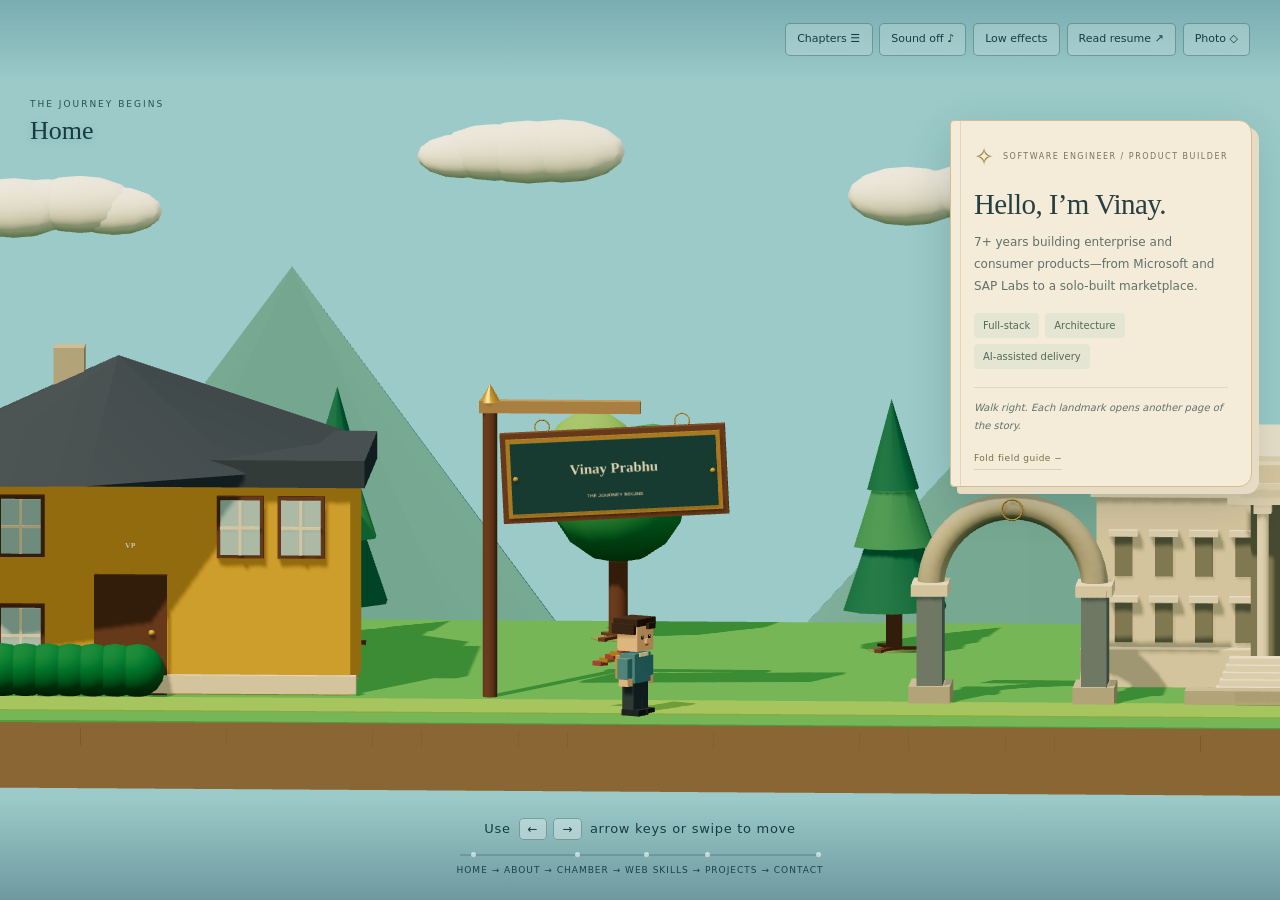
==== commit de7453c0: "Prevent mobile text selection and replace latched touch holds with single steps" ====
--- a/index.html
+++ b/index.html
@@ -15,6 +15,7 @@
 .field-guide.skill-guide{max-height:min(65vh,560px);overflow-y:auto}.skill-guide .guide-section h3{font:600 16px/1.4 system-ui;color:#25454a;margin:14px 0 9px}.skill-guide .guide-tags{display:flex;flex-wrap:wrap;gap:7px}.skill-guide .guide-tags span{font:600 14px/1.5 system-ui;color:#173e48;background:#fff8e7;border:1px solid #c5b993;border-radius:5px;padding:6px 9px;letter-spacing:0}.skill-guide h2{font-size:25px}.skill-guide .guide-hint{font-size:12px;line-height:1.6}@media(max-width:700px){.field-guide.skill-guide{max-height:38dvh}.skill-guide .guide-tags span{font-size:13px;padding:5px 8px}.skill-guide .guide-section h3{font-size:14px;margin-top:11px}.skill-guide h2{font-size:22px}}
 @media(max-width:700px){header{padding-top:max(10px,env(safe-area-inset-top));gap:0}.brand{display:none}.actions{width:100%;justify-content:flex-end}.route-label{top:54px;left:15px;max-width:90%}.route-label h1{font-size:18px}.route-label small{font-size:8px}.field-guide,.field-guide.skill-guide{top:103px;bottom:auto;left:14px;right:14px;max-height:30dvh;padding:12px 16px;box-shadow:3px 3px 0 #e6dcc5}.field-guide.collapsed,.field-guide.skill-guide.collapsed{max-height:108px;padding:9px 14px}.field-guide.collapsed h2,.skill-guide.collapsed h2{font-size:19px;margin:5px 0}.field-guide.collapsed .guide-heading{display:none}.field-guide .guide-toggle{font-size:12px;min-height:30px}.touch-move,.field-guide.collapsed~.touch-move{bottom:calc(25px + env(safe-area-inset-bottom));left:20px;right:20px}.touch-move button{width:60px;height:52px;background:#173e49d9;border-color:#e8d6a8}.controls{bottom:calc(20px + env(safe-area-inset-bottom));left:95px;right:95px;padding:0;background:none}.controls .instruction,.controls .caption{display:none}.route-progress{width:100%;margin:0 0 24px}.discovery-toast{display:none!important}#transition{top:52px;bottom:auto;font-size:14px}.character-dialogue{top:215px;bottom:auto;width:calc(100% - 32px);padding:10px 14px}.character-dialogue strong{font-size:18px}.character-dialogue p{font-size:11px;margin:5px 0}.resume-prompt{top:103px;bottom:auto}.photo-tools{bottom:15px}}@media(max-width:700px) and (max-height:650px){.field-guide,.field-guide.skill-guide{top:93px;max-height:24dvh}.character-dialogue{top:190px}.character-dialogue p{margin:3px 0}}
 @media(max-width:700px){body:has(.field-guide:not(.collapsed)) .character-dialogue{display:none}}
+.touch-move,.touch-move button{-webkit-user-select:none!important;user-select:none!important;-webkit-touch-callout:none!important;-webkit-user-drag:none;touch-action:manipulation}.touch-move button{touch-action:none;-webkit-tap-highlight-color:transparent}@media(pointer:coarse){#world,header,.route-label,.controls,.discovery-toast,.character-dialogue,.field-guide{-webkit-user-select:none;user-select:none;-webkit-touch-callout:none}}
 
 </style></head><body>
 <canvas id="world" tabindex="0" aria-label="Vinay's original resume journey in 3D. Use left and right arrow keys or swipe to move through four levels. The camera and transport change automatically."></canvas>
@@ -41,11 +42,11 @@
  * @license
  * Copyright 2010-2025 Three.js Authors
  * SPDX-License-Identifier: MIT
- */var sh=0,Ml=1,rh=2;var Sl=1,Io=2,On=3,Yn=0,Yt=1,mn=2,Qn=0,Ci=1,bl=2,El=3,Tl=4,oh=5,fi=100,ah=101,lh=102,ch=103,hh=104,uh=200,dh=201,fh=202,ph=203,io=204,so=205,mh=206,gh=207,_h=208,xh=209,vh=210,yh=211,Mh=212,Sh=213,bh=214,Po=0,Lo=1,Do=2,Ii=3,Uo=4,No=5,Fo=6,Oo=7,wl=0,Eh=1,Th=2,ei=0,wh=1,Ah=2,Rh=3,Bo=4,Ch=5,Ih=6,Ph=7;var Al=300,Bi=301,zi=302,zo=303,ko=304,mr=306,ro=1e3,di=1001,oo=1002,Qt=1003,Lh=1004;var gr=1005;var bn=1006,Ho=1007;var _i=1008;var wn=1009,Rl=1010,Cl=1011,vs=1012,Vo=1013,xi=1014,An=1015,ys=1016,Go=1017,Wo=1018,Ms=1020,Il=35902,Pl=35899,Ll=1021,Dl=1022,gn=1023,cs=1026,Ss=1027,Xo=1028,qo=1029,Ul=1030,Yo=1031;var Jo=1033,_r=33776,xr=33777,vr=33778,yr=33779,Zo=35840,$o=35841,Ko=35842,jo=35843,Qo=36196,ea=37492,ta=37496,na=37808,ia=37809,sa=37810,ra=37811,oa=37812,aa=37813,la=37814,ca=37815,ha=37816,ua=37817,da=37818,fa=37819,pa=37820,ma=37821,ga=36492,_a=36494,xa=36495,va=36283,ya=36284,Ma=36285,Sa=36286;var qs=2300,ao=2301,no=2302,dl=2400,fl=2401,pl=2402;var Dh=3200,Uh=3201;var Nl=0,Nh=1,ti="",Bt="srgb",Pi="srgb-linear",Ys="linear",ot="srgb";var Ri=7680;var ml=519,Fh=512,Oh=513,Bh=514,Fl=515,zh=516,kh=517,Hh=518,Vh=519,gl=35044;var Ol="300 es",Sn=2e3,Js=2001;var Jn=class{addEventListener(e,t){this._listeners===void 0&&(this._listeners={});let n=this._listeners;n[e]===void 0&&(n[e]=[]),n[e].indexOf(t)===-1&&n[e].push(t)}hasEventListener(e,t){let n=this._listeners;return n===void 0?!1:n[e]!==void 0&&n[e].indexOf(t)!==-1}removeEventListener(e,t){let n=this._listeners;if(n===void 0)return;let s=n[e];if(s!==void 0){let r=s.indexOf(t);r!==-1&&s.splice(r,1)}}dispatchEvent(e){let t=this._listeners;if(t===void 0)return;let n=t[e.type];if(n!==void 0){e.target=this;let s=n.slice(0);for(let r=0,o=s.length;r<o;r++)s[r].call(this,e);e.target=null}}},Ft=["00","01","02","03","04","05","06","07","08","09","0a","0b","0c","0d","0e","0f","10","11","12","13","14","15","16","17","18","19","1a","1b","1c","1d","1e","1f","20","21","22","23","24","25","26","27","28","29","2a","2b","2c","2d","2e","2f","30","31","32","33","34","35","36","37","38","39","3a","3b","3c","3d","3e","3f","40","41","42","43","44","45","46","47","48","49","4a","4b","4c","4d","4e","4f","50","51","52","53","54","55","56","57","58","59","5a","5b","5c","5d","5e","5f","60","61","62","63","64","65","66","67","68","69","6a","6b","6c","6d","6e","6f","70","71","72","73","74","75","76","77","78","79","7a","7b","7c","7d","7e","7f","80","81","82","83","84","85","86","87","88","89","8a","8b","8c","8d","8e","8f","90","91","92","93","94","95","96","97","98","99","9a","9b","9c","9d","9e","9f","a0","a1","a2","a3","a4","a5","a6","a7","a8","a9","aa","ab","ac","ad","ae","af","b0","b1","b2","b3","b4","b5","b6","b7","b8","b9","ba","bb","bc","bd","be","bf","c0","c1","c2","c3","c4","c5","c6","c7","c8","c9","ca","cb","cc","cd","ce","cf","d0","d1","d2","d3","d4","d5","d6","d7","d8","d9","da","db","dc","dd","de","df","e0","e1","e2","e3","e4","e5","e6","e7","e8","e9","ea","eb","ec","ed","ee","ef","f0","f1","f2","f3","f4","f5","f6","f7","f8","f9","fa","fb","fc","fd","fe","ff"],Pc=1234567,Ws=Math.PI/180,hs=180/Math.PI;function bs(){let i=Math.random()*4294967295|0,e=Math.random()*4294967295|0,t=Math.random()*4294967295|0,n=Math.random()*4294967295|0;return(Ft[i&255]+Ft[i>>8&255]+Ft[i>>16&255]+Ft[i>>24&255]+"-"+Ft[e&255]+Ft[e>>8&255]+"-"+Ft[e>>16&15|64]+Ft[e>>24&255]+"-"+Ft[t&63|128]+Ft[t>>8&255]+"-"+Ft[t>>16&255]+Ft[t>>24&255]+Ft[n&255]+Ft[n>>8&255]+Ft[n>>16&255]+Ft[n>>24&255]).toLowerCase()}function Je(i,e,t){return Math.max(e,Math.min(t,i))}function Bl(i,e){return(i%e+e)%e}function id(i,e,t,n,s){return n+(i-e)*(s-n)/(t-e)}function sd(i,e,t){return i!==e?(t-i)/(e-i):0}function Xs(i,e,t){return(1-t)*i+t*e}function rd(i,e,t,n){return Xs(i,e,1-Math.exp(-t*n))}function od(i,e=1){return e-Math.abs(Bl(i,e*2)-e)}function ad(i,e,t){return i<=e?0:i>=t?1:(i=(i-e)/(t-e),i*i*(3-2*i))}function ld(i,e,t){return i<=e?0:i>=t?1:(i=(i-e)/(t-e),i*i*i*(i*(i*6-15)+10))}function cd(i,e){return i+Math.floor(Math.random()*(e-i+1))}function hd(i,e){return i+Math.random()*(e-i)}function ud(i){return i*(.5-Math.random())}function dd(i){i!==void 0&&(Pc=i);let e=Pc+=1831565813;return e=Math.imul(e^e>>>15,e|1),e^=e+Math.imul(e^e>>>7,e|61),((e^e>>>14)>>>0)/4294967296}function fd(i){return i*Ws}function pd(i){return i*hs}function md(i){return(i&i-1)===0&&i!==0}function gd(i){return Math.pow(2,Math.ceil(Math.log(i)/Math.LN2))}function _d(i){return Math.pow(2,Math.floor(Math.log(i)/Math.LN2))}function xd(i,e,t,n,s){let r=Math.cos,o=Math.sin,a=r(t/2),l=o(t/2),c=r((e+n)/2),u=o((e+n)/2),f=r((e-n)/2),p=o((e-n)/2),d=r((n-e)/2),g=o((n-e)/2);switch(s){case"XYX":i.set(a*u,l*f,l*p,a*c);break;case"YZY":i.set(l*p,a*u,l*f,a*c);break;case"ZXZ":i.set(l*f,l*p,a*u,a*c);break;case"XZX":i.set(a*u,l*g,l*d,a*c);break;case"YXY":i.set(l*d,a*u,l*g,a*c);break;case"ZYZ":i.set(l*g,l*d,a*u,a*c);break;default:console.warn("THREE.MathUtils: .setQuaternionFromProperEuler() encountered an unknown order: "+s)}}function as(i,e){switch(e.constructor){case Float32Array:return i;case Uint32Array:return i/4294967295;case Uint16Array:return i/65535;case Uint8Array:return i/255;case Int32Array:return Math.max(i/2147483647,-1);case Int16Array:return Math.max(i/32767,-1);case Int8Array:return Math.max(i/127,-1);default:throw new Error("Invalid component type.")}}function Wt(i,e){switch(e.constructor){case Float32Array:return i;case Uint32Array:return Math.round(i*4294967295);case Uint16Array:return Math.round(i*65535);case Uint8Array:return Math.round(i*255);case Int32Array:return Math.round(i*2147483647);case Int16Array:return Math.round(i*32767);case Int8Array:return Math.round(i*127);default:throw new Error("Invalid component type.")}}var $e={DEG2RAD:Ws,RAD2DEG:hs,generateUUID:bs,clamp:Je,euclideanModulo:Bl,mapLinear:id,inverseLerp:sd,lerp:Xs,damp:rd,pingpong:od,smoothstep:ad,smootherstep:ld,randInt:cd,randFloat:hd,randFloatSpread:ud,seededRandom:dd,degToRad:fd,radToDeg:pd,isPowerOfTwo:md,ceilPowerOfTwo:gd,floorPowerOfTwo:_d,setQuaternionFromProperEuler:xd,normalize:Wt,denormalize:as},Ze=class i{constructor(e=0,t=0){i.prototype.isVector2=!0,this.x=e,this.y=t}get width(){return this.x}set width(e){this.x=e}get height(){return this.y}set height(e){this.y=e}set(e,t){return this.x=e,this.y=t,this}setScalar(e){return this.x=e,this.y=e,this}setX(e){return this.x=e,this}setY(e){return this.y=e,this}setComponent(e,t){switch(e){case 0:this.x=t;break;case 1:this.y=t;break;default:throw new Error("index is out of range: "+e)}return this}getComponent(e){switch(e){case 0:return this.x;case 1:return this.y;default:throw new Error("index is out of range: "+e)}}clone(){return new this.constructor(this.x,this.y)}copy(e){return this.x=e.x,this.y=e.y,this}add(e){return this.x+=e.x,this.y+=e.y,this}addScalar(e){return this.x+=e,this.y+=e,this}addVectors(e,t){return this.x=e.x+t.x,this.y=e.y+t.y,this}addScaledVector(e,t){return this.x+=e.x*t,this.y+=e.y*t,this}sub(e){return this.x-=e.x,this.y-=e.y,this}subScalar(e){return this.x-=e,this.y-=e,this}subVectors(e,t){return this.x=e.x-t.x,this.y=e.y-t.y,this}multiply(e){return this.x*=e.x,this.y*=e.y,this}multiplyScalar(e){return this.x*=e,this.y*=e,this}divide(e){return this.x/=e.x,this.y/=e.y,this}divideScalar(e){return this.multiplyScalar(1/e)}applyMatrix3(e){let t=this.x,n=this.y,s=e.elements;return this.x=s[0]*t+s[3]*n+s[6],this.y=s[1]*t+s[4]*n+s[7],this}min(e){return this.x=Math.min(this.x,e.x),this.y=Math.min(this.y,e.y),this}max(e){return this.x=Math.max(this.x,e.x),this.y=Math.max(this.y,e.y),this}clamp(e,t){return this.x=Je(this.x,e.x,t.x),this.y=Je(this.y,e.y,t.y),this}clampScalar(e,t){return this.x=Je(this.x,e,t),this.y=Je(this.y,e,t),this}clampLength(e,t){let n=this.length();return this.divideScalar(n||1).multiplyScalar(Je(n,e,t))}floor(){return this.x=Math.floor(this.x),this.y=Math.floor(this.y),this}ceil(){return this.x=Math.ceil(this.x),this.y=Math.ceil(this.y),this}round(){return this.x=Math.round(this.x),this.y=Math.round(this.y),this}roundToZero(){return this.x=Math.trunc(this.x),this.y=Math.trunc(this.y),this}negate(){return this.x=-this.x,this.y=-this.y,this}dot(e){return this.x*e.x+this.y*e.y}cross(e){return this.x*e.y-this.y*e.x}lengthSq(){return this.x*this.x+this.y*this.y}length(){return Math.sqrt(this.x*this.x+this.y*this.y)}manhattanLength(){return Math.abs(this.x)+Math.abs(this.y)}normalize(){return this.divideScalar(this.length()||1)}angle(){return Math.atan2(-this.y,-this.x)+Math.PI}angleTo(e){let t=Math.sqrt(this.lengthSq()*e.lengthSq());if(t===0)return Math.PI/2;let n=this.dot(e)/t;return Math.acos(Je(n,-1,1))}distanceTo(e){return Math.sqrt(this.distanceToSquared(e))}distanceToSquared(e){let t=this.x-e.x,n=this.y-e.y;return t*t+n*n}manhattanDistanceTo(e){return Math.abs(this.x-e.x)+Math.abs(this.y-e.y)}setLength(e){return this.normalize().multiplyScalar(e)}lerp(e,t){return this.x+=(e.x-this.x)*t,this.y+=(e.y-this.y)*t,this}lerpVectors(e,t,n){return this.x=e.x+(t.x-e.x)*n,this.y=e.y+(t.y-e.y)*n,this}equals(e){return e.x===this.x&&e.y===this.y}fromArray(e,t=0){return this.x=e[t],this.y=e[t+1],this}toArray(e=[],t=0){return e[t]=this.x,e[t+1]=this.y,e}fromBufferAttribute(e,t){return this.x=e.getX(t),this.y=e.getY(t),this}rotateAround(e,t){let n=Math.cos(t),s=Math.sin(t),r=this.x-e.x,o=this.y-e.y;return this.x=r*n-o*s+e.x,this.y=r*s+o*n+e.y,this}random(){return this.x=Math.random(),this.y=Math.random(),this}*[Symbol.iterator](){yield this.x,yield this.y}},Zn=class{constructor(e=0,t=0,n=0,s=1){this.isQuaternion=!0,this._x=e,this._y=t,this._z=n,this._w=s}static slerpFlat(e,t,n,s,r,o,a){let l=n[s+0],c=n[s+1],u=n[s+2],f=n[s+3],p=r[o+0],d=r[o+1],g=r[o+2],_=r[o+3];if(a===0){e[t+0]=l,e[t+1]=c,e[t+2]=u,e[t+3]=f;return}if(a===1){e[t+0]=p,e[t+1]=d,e[t+2]=g,e[t+3]=_;return}if(f!==_||l!==p||c!==d||u!==g){let m=1-a,h=l*p+c*d+u*g+f*_,v=h>=0?1:-1,E=1-h*h;if(E>Number.EPSILON){let A=Math.sqrt(E),w=Math.atan2(A,h*v);m=Math.sin(m*w)/A,a=Math.sin(a*w)/A}let S=a*v;if(l=l*m+p*S,c=c*m+d*S,u=u*m+g*S,f=f*m+_*S,m===1-a){let A=1/Math.sqrt(l*l+c*c+u*u+f*f);l*=A,c*=A,u*=A,f*=A}}e[t]=l,e[t+1]=c,e[t+2]=u,e[t+3]=f}static multiplyQuaternionsFlat(e,t,n,s,r,o){let a=n[s],l=n[s+1],c=n[s+2],u=n[s+3],f=r[o],p=r[o+1],d=r[o+2],g=r[o+3];return e[t]=a*g+u*f+l*d-c*p,e[t+1]=l*g+u*p+c*f-a*d,e[t+2]=c*g+u*d+a*p-l*f,e[t+3]=u*g-a*f-l*p-c*d,e}get x(){return this._x}set x(e){this._x=e,this._onChangeCallback()}get y(){return this._y}set y(e){this._y=e,this._onChangeCallback()}get z(){return this._z}set z(e){this._z=e,this._onChangeCallback()}get w(){return this._w}set w(e){this._w=e,this._onChangeCallback()}set(e,t,n,s){return this._x=e,this._y=t,this._z=n,this._w=s,this._onChangeCallback(),this}clone(){return new this.constructor(this._x,this._y,this._z,this._w)}copy(e){return this._x=e.x,this._y=e.y,this._z=e.z,this._w=e.w,this._onChangeCallback(),this}setFromEuler(e,t=!0){let n=e._x,s=e._y,r=e._z,o=e._order,a=Math.cos,l=Math.sin,c=a(n/2),u=a(s/2),f=a(r/2),p=l(n/2),d=l(s/2),g=l(r/2);switch(o){case"XYZ":this._x=p*u*f+c*d*g,this._y=c*d*f-p*u*g,this._z=c*u*g+p*d*f,this._w=c*u*f-p*d*g;break;case"YXZ":this._x=p*u*f+c*d*g,this._y=c*d*f-p*u*g,this._z=c*u*g-p*d*f,this._w=c*u*f+p*d*g;break;case"ZXY":this._x=p*u*f-c*d*g,this._y=c*d*f+p*u*g,this._z=c*u*g+p*d*f,this._w=c*u*f-p*d*g;break;case"ZYX":this._x=p*u*f-c*d*g,this._y=c*d*f+p*u*g,this._z=c*u*g-p*d*f,this._w=c*u*f+p*d*g;break;case"YZX":this._x=p*u*f+c*d*g,this._y=c*d*f+p*u*g,this._z=c*u*g-p*d*f,this._w=c*u*f-p*d*g;break;case"XZY":this._x=p*u*f-c*d*g,this._y=c*d*f-p*u*g,this._z=c*u*g+p*d*f,this._w=c*u*f+p*d*g;break;default:console.warn("THREE.Quaternion: .setFromEuler() encountered an unknown order: "+o)}return t===!0&&this._onChangeCallback(),this}setFromAxisAngle(e,t){let n=t/2,s=Math.sin(n);return this._x=e.x*s,this._y=e.y*s,this._z=e.z*s,this._w=Math.cos(n),this._onChangeCallback(),this}setFromRotationMatrix(e){let t=e.elements,n=t[0],s=t[4],r=t[8],o=t[1],a=t[5],l=t[9],c=t[2],u=t[6],f=t[10],p=n+a+f;if(p>0){let d=.5/Math.sqrt(p+1);this._w=.25/d,this._x=(u-l)*d,this._y=(r-c)*d,this._z=(o-s)*d}else if(n>a&&n>f){let d=2*Math.sqrt(1+n-a-f);this._w=(u-l)/d,this._x=.25*d,this._y=(s+o)/d,this._z=(r+c)/d}else if(a>f){let d=2*Math.sqrt(1+a-n-f);this._w=(r-c)/d,this._x=(s+o)/d,this._y=.25*d,this._z=(l+u)/d}else{let d=2*Math.sqrt(1+f-n-a);this._w=(o-s)/d,this._x=(r+c)/d,this._y=(l+u)/d,this._z=.25*d}return this._onChangeCallback(),this}setFromUnitVectors(e,t){let n=e.dot(t)+1;return n<1e-8?(n=0,Math.abs(e.x)>Math.abs(e.z)?(this._x=-e.y,this._y=e.x,this._z=0,this._w=n):(this._x=0,this._y=-e.z,this._z=e.y,this._w=n)):(this._x=e.y*t.z-e.z*t.y,this._y=e.z*t.x-e.x*t.z,this._z=e.x*t.y-e.y*t.x,this._w=n),this.normalize()}angleTo(e){return 2*Math.acos(Math.abs(Je(this.dot(e),-1,1)))}rotateTowards(e,t){let n=this.angleTo(e);if(n===0)return this;let s=Math.min(1,t/n);return this.slerp(e,s),this}identity(){return this.set(0,0,0,1)}invert(){return this.conjugate()}conjugate(){return this._x*=-1,this._y*=-1,this._z*=-1,this._onChangeCallback(),this}dot(e){return this._x*e._x+this._y*e._y+this._z*e._z+this._w*e._w}lengthSq(){return this._x*this._x+this._y*this._y+this._z*this._z+this._w*this._w}length(){return Math.sqrt(this._x*this._x+this._y*this._y+this._z*this._z+this._w*this._w)}normalize(){let e=this.length();return e===0?(this._x=0,this._y=0,this._z=0,this._w=1):(e=1/e,this._x=this._x*e,this._y=this._y*e,this._z=this._z*e,this._w=this._w*e),this._onChangeCallback(),this}multiply(e){return this.multiplyQuaternions(this,e)}premultiply(e){return this.multiplyQuaternions(e,this)}multiplyQuaternions(e,t){let n=e._x,s=e._y,r=e._z,o=e._w,a=t._x,l=t._y,c=t._z,u=t._w;return this._x=n*u+o*a+s*c-r*l,this._y=s*u+o*l+r*a-n*c,this._z=r*u+o*c+n*l-s*a,this._w=o*u-n*a-s*l-r*c,this._onChangeCallback(),this}slerp(e,t){if(t===0)return this;if(t===1)return this.copy(e);let n=this._x,s=this._y,r=this._z,o=this._w,a=o*e._w+n*e._x+s*e._y+r*e._z;if(a<0?(this._w=-e._w,this._x=-e._x,this._y=-e._y,this._z=-e._z,a=-a):this.copy(e),a>=1)return this._w=o,this._x=n,this._y=s,this._z=r,this;let l=1-a*a;if(l<=Number.EPSILON){let d=1-t;return this._w=d*o+t*this._w,this._x=d*n+t*this._x,this._y=d*s+t*this._y,this._z=d*r+t*this._z,this.normalize(),this}let c=Math.sqrt(l),u=Math.atan2(c,a),f=Math.sin((1-t)*u)/c,p=Math.sin(t*u)/c;return this._w=o*f+this._w*p,this._x=n*f+this._x*p,this._y=s*f+this._y*p,this._z=r*f+this._z*p,this._onChangeCallback(),this}slerpQuaternions(e,t,n){return this.copy(e).slerp(t,n)}random(){let e=2*Math.PI*Math.random(),t=2*Math.PI*Math.random(),n=Math.random(),s=Math.sqrt(1-n),r=Math.sqrt(n);return this.set(s*Math.sin(e),s*Math.cos(e),r*Math.sin(t),r*Math.cos(t))}equals(e){return e._x===this._x&&e._y===this._y&&e._z===this._z&&e._w===this._w}fromArray(e,t=0){return this._x=e[t],this._y=e[t+1],this._z=e[t+2],this._w=e[t+3],this._onChangeCallback(),this}toArray(e=[],t=0){return e[t]=this._x,e[t+1]=this._y,e[t+2]=this._z,e[t+3]=this._w,e}fromBufferAttribute(e,t){return this._x=e.getX(t),this._y=e.getY(t),this._z=e.getZ(t),this._w=e.getW(t),this._onChangeCallback(),this}toJSON(){return this.toArray()}_onChange(e){return this._onChangeCallback=e,this}_onChangeCallback(){}*[Symbol.iterator](){yield this._x,yield this._y,yield this._z,yield this._w}},D=class i{constructor(e=0,t=0,n=0){i.prototype.isVector3=!0,this.x=e,this.y=t,this.z=n}set(e,t,n){return n===void 0&&(n=this.z),this.x=e,this.y=t,this.z=n,this}setScalar(e){return this.x=e,this.y=e,this.z=e,this}setX(e){return this.x=e,this}setY(e){return this.y=e,this}setZ(e){return this.z=e,this}setComponent(e,t){switch(e){case 0:this.x=t;break;case 1:this.y=t;break;case 2:this.z=t;break;default:throw new Error("index is out of range: "+e)}return this}getComponent(e){switch(e){case 0:return this.x;case 1:return this.y;case 2:return this.z;default:throw new Error("index is out of range: "+e)}}clone(){return new this.constructor(this.x,this.y,this.z)}copy(e){return this.x=e.x,this.y=e.y,this.z=e.z,this}add(e){return this.x+=e.x,this.y+=e.y,this.z+=e.z,this}addScalar(e){return this.x+=e,this.y+=e,this.z+=e,this}addVectors(e,t){return this.x=e.x+t.x,this.y=e.y+t.y,this.z=e.z+t.z,this}addScaledVector(e,t){return this.x+=e.x*t,this.y+=e.y*t,this.z+=e.z*t,this}sub(e){return this.x-=e.x,this.y-=e.y,this.z-=e.z,this}subScalar(e){return this.x-=e,this.y-=e,this.z-=e,this}subVectors(e,t){return this.x=e.x-t.x,this.y=e.y-t.y,this.z=e.z-t.z,this}multiply(e){return this.x*=e.x,this.y*=e.y,this.z*=e.z,this}multiplyScalar(e){return this.x*=e,this.y*=e,this.z*=e,this}multiplyVectors(e,t){return this.x=e.x*t.x,this.y=e.y*t.y,this.z=e.z*t.z,this}applyEuler(e){return this.applyQuaternion(Lc.setFromEuler(e))}applyAxisAngle(e,t){return this.applyQuaternion(Lc.setFromAxisAngle(e,t))}applyMatrix3(e){let t=this.x,n=this.y,s=this.z,r=e.elements;return this.x=r[0]*t+r[3]*n+r[6]*s,this.y=r[1]*t+r[4]*n+r[7]*s,this.z=r[2]*t+r[5]*n+r[8]*s,this}applyNormalMatrix(e){return this.applyMatrix3(e).normalize()}applyMatrix4(e){let t=this.x,n=this.y,s=this.z,r=e.elements,o=1/(r[3]*t+r[7]*n+r[11]*s+r[15]);return this.x=(r[0]*t+r[4]*n+r[8]*s+r[12])*o,this.y=(r[1]*t+r[5]*n+r[9]*s+r[13])*o,this.z=(r[2]*t+r[6]*n+r[10]*s+r[14])*o,this}applyQuaternion(e){let t=this.x,n=this.y,s=this.z,r=e.x,o=e.y,a=e.z,l=e.w,c=2*(o*s-a*n),u=2*(a*t-r*s),f=2*(r*n-o*t);return this.x=t+l*c+o*f-a*u,this.y=n+l*u+a*c-r*f,this.z=s+l*f+r*u-o*c,this}project(e){return this.applyMatrix4(e.matrixWorldInverse).applyMatrix4(e.projectionMatrix)}unproject(e){return this.applyMatrix4(e.projectionMatrixInverse).applyMatrix4(e.matrixWorld)}transformDirection(e){let t=this.x,n=this.y,s=this.z,r=e.elements;return this.x=r[0]*t+r[4]*n+r[8]*s,this.y=r[1]*t+r[5]*n+r[9]*s,this.z=r[2]*t+r[6]*n+r[10]*s,this.normalize()}divide(e){return this.x/=e.x,this.y/=e.y,this.z/=e.z,this}divideScalar(e){return this.multiplyScalar(1/e)}min(e){return this.x=Math.min(this.x,e.x),this.y=Math.min(this.y,e.y),this.z=Math.min(this.z,e.z),this}max(e){return this.x=Math.max(this.x,e.x),this.y=Math.max(this.y,e.y),this.z=Math.max(this.z,e.z),this}clamp(e,t){return this.x=Je(this.x,e.x,t.x),this.y=Je(this.y,e.y,t.y),this.z=Je(this.z,e.z,t.z),this}clampScalar(e,t){return this.x=Je(this.x,e,t),this.y=Je(this.y,e,t),this.z=Je(this.z,e,t),this}clampLength(e,t){let n=this.length();return this.divideScalar(n||1).multiplyScalar(Je(n,e,t))}floor(){return this.x=Math.floor(this.x),this.y=Math.floor(this.y),this.z=Math.floor(this.z),this}ceil(){return this.x=Math.ceil(this.x),this.y=Math.ceil(this.y),this.z=Math.ceil(this.z),this}round(){return this.x=Math.round(this.x),this.y=Math.round(this.y),this.z=Math.round(this.z),this}roundToZero(){return this.x=Math.trunc(this.x),this.y=Math.trunc(this.y),this.z=Math.trunc(this.z),this}negate(){return this.x=-this.x,this.y=-this.y,this.z=-this.z,this}dot(e){return this.x*e.x+this.y*e.y+this.z*e.z}lengthSq(){return this.x*this.x+this.y*this.y+this.z*this.z}length(){return Math.sqrt(this.x*this.x+this.y*this.y+this.z*this.z)}manhattanLength(){return Math.abs(this.x)+Math.abs(this.y)+Math.abs(this.z)}normalize(){return this.divideScalar(this.length()||1)}setLength(e){return this.normalize().multiplyScalar(e)}lerp(e,t){return this.x+=(e.x-this.x)*t,this.y+=(e.y-this.y)*t,this.z+=(e.z-this.z)*t,this}lerpVectors(e,t,n){return this.x=e.x+(t.x-e.x)*n,this.y=e.y+(t.y-e.y)*n,this.z=e.z+(t.z-e.z)*n,this}cross(e){return this.crossVectors(this,e)}crossVectors(e,t){let n=e.x,s=e.y,r=e.z,o=t.x,a=t.y,l=t.z;return this.x=s*l-r*a,this.y=r*o-n*l,this.z=n*a-s*o,this}projectOnVector(e){let t=e.lengthSq();if(t===0)return this.set(0,0,0);let n=e.dot(this)/t;return this.copy(e).multiplyScalar(n)}projectOnPlane(e){return Va.copy(this).projectOnVector(e),this.sub(Va)}reflect(e){return this.sub(Va.copy(e).multiplyScalar(2*this.dot(e)))}angleTo(e){let t=Math.sqrt(this.lengthSq()*e.lengthSq());if(t===0)return Math.PI/2;let n=this.dot(e)/t;return Math.acos(Je(n,-1,1))}distanceTo(e){return Math.sqrt(this.distanceToSquared(e))}distanceToSquared(e){let t=this.x-e.x,n=this.y-e.y,s=this.z-e.z;return t*t+n*n+s*s}manhattanDistanceTo(e){return Math.abs(this.x-e.x)+Math.abs(this.y-e.y)+Math.abs(this.z-e.z)}setFromSpherical(e){return this.setFromSphericalCoords(e.radius,e.phi,e.theta)}setFromSphericalCoords(e,t,n){let s=Math.sin(t)*e;return this.x=s*Math.sin(n),this.y=Math.cos(t)*e,this.z=s*Math.cos(n),this}setFromCylindrical(e){return this.setFromCylindricalCoords(e.radius,e.theta,e.y)}setFromCylindricalCoords(e,t,n){return this.x=e*Math.sin(t),this.y=n,this.z=e*Math.cos(t),this}setFromMatrixPosition(e){let t=e.elements;return this.x=t[12],this.y=t[13],this.z=t[14],this}setFromMatrixScale(e){let t=this.setFromMatrixColumn(e,0).length(),n=this.setFromMatrixColumn(e,1).length(),s=this.setFromMatrixColumn(e,2).length();return this.x=t,this.y=n,this.z=s,this}setFromMatrixColumn(e,t){return this.fromArray(e.elements,t*4)}setFromMatrix3Column(e,t){return this.fromArray(e.elements,t*3)}setFromEuler(e){return this.x=e._x,this.y=e._y,this.z=e._z,this}setFromColor(e){return this.x=e.r,this.y=e.g,this.z=e.b,this}equals(e){return e.x===this.x&&e.y===this.y&&e.z===this.z}fromArray(e,t=0){return this.x=e[t],this.y=e[t+1],this.z=e[t+2],this}toArray(e=[],t=0){return e[t]=this.x,e[t+1]=this.y,e[t+2]=this.z,e}fromBufferAttribute(e,t){return this.x=e.getX(t),this.y=e.getY(t),this.z=e.getZ(t),this}random(){return this.x=Math.random(),this.y=Math.random(),this.z=Math.random(),this}randomDirection(){let e=Math.random()*Math.PI*2,t=Math.random()*2-1,n=Math.sqrt(1-t*t);return this.x=n*Math.cos(e),this.y=t,this.z=n*Math.sin(e),this}*[Symbol.iterator](){yield this.x,yield this.y,yield this.z}},Va=new D,Lc=new Zn,ze=class i{constructor(e,t,n,s,r,o,a,l,c){i.prototype.isMatrix3=!0,this.elements=[1,0,0,0,1,0,0,0,1],e!==void 0&&this.set(e,t,n,s,r,o,a,l,c)}set(e,t,n,s,r,o,a,l,c){let u=this.elements;return u[0]=e,u[1]=s,u[2]=a,u[3]=t,u[4]=r,u[5]=l,u[6]=n,u[7]=o,u[8]=c,this}identity(){return this.set(1,0,0,0,1,0,0,0,1),this}copy(e){let t=this.elements,n=e.elements;return t[0]=n[0],t[1]=n[1],t[2]=n[2],t[3]=n[3],t[4]=n[4],t[5]=n[5],t[6]=n[6],t[7]=n[7],t[8]=n[8],this}extractBasis(e,t,n){return e.setFromMatrix3Column(this,0),t.setFromMatrix3Column(this,1),n.setFromMatrix3Column(this,2),this}setFromMatrix4(e){let t=e.elements;return this.set(t[0],t[4],t[8],t[1],t[5],t[9],t[2],t[6],t[10]),this}multiply(e){return this.multiplyMatrices(this,e)}premultiply(e){return this.multiplyMatrices(e,this)}multiplyMatrices(e,t){let n=e.elements,s=t.elements,r=this.elements,o=n[0],a=n[3],l=n[6],c=n[1],u=n[4],f=n[7],p=n[2],d=n[5],g=n[8],_=s[0],m=s[3],h=s[6],v=s[1],E=s[4],S=s[7],A=s[2],w=s[5],C=s[8];return r[0]=o*_+a*v+l*A,r[3]=o*m+a*E+l*w,r[6]=o*h+a*S+l*C,r[1]=c*_+u*v+f*A,r[4]=c*m+u*E+f*w,r[7]=c*h+u*S+f*C,r[2]=p*_+d*v+g*A,r[5]=p*m+d*E+g*w,r[8]=p*h+d*S+g*C,this}multiplyScalar(e){let t=this.elements;return t[0]*=e,t[3]*=e,t[6]*=e,t[1]*=e,t[4]*=e,t[7]*=e,t[2]*=e,t[5]*=e,t[8]*=e,this}determinant(){let e=this.elements,t=e[0],n=e[1],s=e[2],r=e[3],o=e[4],a=e[5],l=e[6],c=e[7],u=e[8];return t*o*u-t*a*c-n*r*u+n*a*l+s*r*c-s*o*l}invert(){let e=this.elements,t=e[0],n=e[1],s=e[2],r=e[3],o=e[4],a=e[5],l=e[6],c=e[7],u=e[8],f=u*o-a*c,p=a*l-u*r,d=c*r-o*l,g=t*f+n*p+s*d;if(g===0)return this.set(0,0,0,0,0,0,0,0,0);let _=1/g;return e[0]=f*_,e[1]=(s*c-u*n)*_,e[2]=(a*n-s*o)*_,e[3]=p*_,e[4]=(u*t-s*l)*_,e[5]=(s*r-a*t)*_,e[6]=d*_,e[7]=(n*l-c*t)*_,e[8]=(o*t-n*r)*_,this}transpose(){let e,t=this.elements;return e=t[1],t[1]=t[3],t[3]=e,e=t[2],t[2]=t[6],t[6]=e,e=t[5],t[5]=t[7],t[7]=e,this}getNormalMatrix(e){return this.setFromMatrix4(e).invert().transpose()}transposeIntoArray(e){let t=this.elements;return e[0]=t[0],e[1]=t[3],e[2]=t[6],e[3]=t[1],e[4]=t[4],e[5]=t[7],e[6]=t[2],e[7]=t[5],e[8]=t[8],this}setUvTransform(e,t,n,s,r,o,a){let l=Math.cos(r),c=Math.sin(r);return this.set(n*l,n*c,-n*(l*o+c*a)+o+e,-s*c,s*l,-s*(-c*o+l*a)+a+t,0,0,1),this}scale(e,t){return this.premultiply(Ga.makeScale(e,t)),this}rotate(e){return this.premultiply(Ga.makeRotation(-e)),this}translate(e,t){return this.premultiply(Ga.makeTranslation(e,t)),this}makeTranslation(e,t){return e.isVector2?this.set(1,0,e.x,0,1,e.y,0,0,1):this.set(1,0,e,0,1,t,0,0,1),this}makeRotation(e){let t=Math.cos(e),n=Math.sin(e);return this.set(t,-n,0,n,t,0,0,0,1),this}makeScale(e,t){return this.set(e,0,0,0,t,0,0,0,1),this}equals(e){let t=this.elements,n=e.elements;for(let s=0;s<9;s++)if(t[s]!==n[s])return!1;return!0}fromArray(e,t=0){for(let n=0;n<9;n++)this.elements[n]=e[n+t];return this}toArray(e=[],t=0){let n=this.elements;return e[t]=n[0],e[t+1]=n[1],e[t+2]=n[2],e[t+3]=n[3],e[t+4]=n[4],e[t+5]=n[5],e[t+6]=n[6],e[t+7]=n[7],e[t+8]=n[8],e}clone(){return new this.constructor().fromArray(this.elements)}},Ga=new ze;function zl(i){for(let e=i.length-1;e>=0;--e)if(i[e]>=65535)return!0;return!1}function Zs(i){return document.createElementNS("http://www.w3.org/1999/xhtml",i)}function Gh(){let i=Zs("canvas");return i.style.display="block",i}var Dc={};function us(i){i in Dc||(Dc[i]=!0,console.warn(i))}function Wh(i,e,t){return new Promise(function(n,s){function r(){switch(i.clientWaitSync(e,i.SYNC_FLUSH_COMMANDS_BIT,0)){case i.WAIT_FAILED:s();break;case i.TIMEOUT_EXPIRED:setTimeout(r,t);break;default:n()}}setTimeout(r,t)})}var Uc=new ze().set(.4123908,.3575843,.1804808,.212639,.7151687,.0721923,.0193308,.1191948,.9505322),Nc=new ze().set(3.2409699,-1.5373832,-.4986108,-.9692436,1.8759675,.0415551,.0556301,-.203977,1.0569715);function vd(){let i={enabled:!0,workingColorSpace:Pi,spaces:{},convert:function(s,r,o){return this.enabled===!1||r===o||!r||!o||(this.spaces[r].transfer===ot&&(s.r=qn(s.r),s.g=qn(s.g),s.b=qn(s.b)),this.spaces[r].primaries!==this.spaces[o].primaries&&(s.applyMatrix3(this.spaces[r].toXYZ),s.applyMatrix3(this.spaces[o].fromXYZ)),this.spaces[o].transfer===ot&&(s.r=ls(s.r),s.g=ls(s.g),s.b=ls(s.b))),s},workingToColorSpace:function(s,r){return this.convert(s,this.workingColorSpace,r)},colorSpaceToWorking:function(s,r){return this.convert(s,r,this.workingColorSpace)},getPrimaries:function(s){return this.spaces[s].primaries},getTransfer:function(s){return s===ti?Ys:this.spaces[s].transfer},getToneMappingMode:function(s){return this.spaces[s].outputColorSpaceConfig.toneMappingMode||"standard"},getLuminanceCoefficients:function(s,r=this.workingColorSpace){return s.fromArray(this.spaces[r].luminanceCoefficients)},define:function(s){Object.assign(this.spaces,s)},_getMatrix:function(s,r,o){return s.copy(this.spaces[r].toXYZ).multiply(this.spaces[o].fromXYZ)},_getDrawingBufferColorSpace:function(s){return this.spaces[s].outputColorSpaceConfig.drawingBufferColorSpace},_getUnpackColorSpace:function(s=this.workingColorSpace){return this.spaces[s].workingColorSpaceConfig.unpackColorSpace},fromWorkingColorSpace:function(s,r){return us("THREE.ColorManagement: .fromWorkingColorSpace() has been renamed to .workingToColorSpace()."),i.workingToColorSpace(s,r)},toWorkingColorSpace:function(s,r){return us("THREE.ColorManagement: .toWorkingColorSpace() has been renamed to .colorSpaceToWorking()."),i.colorSpaceToWorking(s,r)}},e=[.64,.33,.3,.6,.15,.06],t=[.2126,.7152,.0722],n=[.3127,.329];return i.define({[Pi]:{primaries:e,whitePoint:n,transfer:Ys,toXYZ:Uc,fromXYZ:Nc,luminanceCoefficients:t,workingColorSpaceConfig:{unpackColorSpace:Bt},outputColorSpaceConfig:{drawingBufferColorSpace:Bt}},[Bt]:{primaries:e,whitePoint:n,transfer:ot,toXYZ:Uc,fromXYZ:Nc,luminanceCoefficients:t,outputColorSpaceConfig:{drawingBufferColorSpace:Bt}}}),i}var et=vd();function qn(i){return i<.04045?i*.0773993808:Math.pow(i*.9478672986+.0521327014,2.4)}function ls(i){return i<.0031308?i*12.92:1.055*Math.pow(i,.41666)-.055}var Ji,lo=class{static getDataURL(e,t="image/png"){if(/^data:/i.test(e.src)||typeof HTMLCanvasElement>"u")return e.src;let n;if(e instanceof HTMLCanvasElement)n=e;else{Ji===void 0&&(Ji=Zs("canvas")),Ji.width=e.width,Ji.height=e.height;let s=Ji.getContext("2d");e instanceof ImageData?s.putImageData(e,0,0):s.drawImage(e,0,0,e.width,e.height),n=Ji}return n.toDataURL(t)}static sRGBToLinear(e){if(typeof HTMLImageElement<"u"&&e instanceof HTMLImageElement||typeof HTMLCanvasElement<"u"&&e instanceof HTMLCanvasElement||typeof ImageBitmap<"u"&&e instanceof ImageBitmap){let t=Zs("canvas");t.width=e.width,t.height=e.height;let n=t.getContext("2d");n.drawImage(e,0,0,e.width,e.height);let s=n.getImageData(0,0,e.width,e.height),r=s.data;for(let o=0;o<r.length;o++)r[o]=qn(r[o]/255)*255;return n.putImageData(s,0,0),t}else if(e.data){let t=e.data.slice(0);for(let n=0;n<t.length;n++)t instanceof Uint8Array||t instanceof Uint8ClampedArray?t[n]=Math.floor(qn(t[n]/255)*255):t[n]=qn(t[n]);return{data:t,width:e.width,height:e.height}}else return console.warn("THREE.ImageUtils.sRGBToLinear(): Unsupported image type. No color space conversion applied."),e}},yd=0,ds=class{constructor(e=null){this.isSource=!0,Object.defineProperty(this,"id",{value:yd++}),this.uuid=bs(),this.data=e,this.dataReady=!0,this.version=0}getSize(e){let t=this.data;return typeof HTMLVideoElement<"u"&&t instanceof HTMLVideoElement?e.set(t.videoWidth,t.videoHeight,0):t instanceof VideoFrame?e.set(t.displayHeight,t.displayWidth,0):t!==null?e.set(t.width,t.height,t.depth||0):e.set(0,0,0),e}set needsUpdate(e){e===!0&&this.version++}toJSON(e){let t=e===void 0||typeof e=="string";if(!t&&e.images[this.uuid]!==void 0)return e.images[this.uuid];let n={uuid:this.uuid,url:""},s=this.data;if(s!==null){let r;if(Array.isArray(s)){r=[];for(let o=0,a=s.length;o<a;o++)s[o].isDataTexture?r.push(Wa(s[o].image)):r.push(Wa(s[o]))}else r=Wa(s);n.url=r}return t||(e.images[this.uuid]=n),n}};function Wa(i){return typeof HTMLImageElement<"u"&&i instanceof HTMLImageElement||typeof HTMLCanvasElement<"u"&&i instanceof HTMLCanvasElement||typeof ImageBitmap<"u"&&i instanceof ImageBitmap?lo.getDataURL(i):i.data?{data:Array.from(i.data),width:i.width,height:i.height,type:i.data.constructor.name}:(console.warn("THREE.Texture: Unable to serialize Texture."),{})}var Md=0,Xa=new D,qt=class i extends Jn{constructor(e=i.DEFAULT_IMAGE,t=i.DEFAULT_MAPPING,n=di,s=di,r=bn,o=_i,a=gn,l=wn,c=i.DEFAULT_ANISOTROPY,u=ti){super(),this.isTexture=!0,Object.defineProperty(this,"id",{value:Md++}),this.uuid=bs(),this.name="",this.source=new ds(e),this.mipmaps=[],this.mapping=t,this.channel=0,this.wrapS=n,this.wrapT=s,this.magFilter=r,this.minFilter=o,this.anisotropy=c,this.format=a,this.internalFormat=null,this.type=l,this.offset=new Ze(0,0),this.repeat=new Ze(1,1),this.center=new Ze(0,0),this.rotation=0,this.matrixAutoUpdate=!0,this.matrix=new ze,this.generateMipmaps=!0,this.premultiplyAlpha=!1,this.flipY=!0,this.unpackAlignment=4,this.colorSpace=u,this.userData={},this.updateRanges=[],this.version=0,this.onUpdate=null,this.renderTarget=null,this.isRenderTargetTexture=!1,this.isArrayTexture=!!(e&&e.depth&&e.depth>1),this.pmremVersion=0}get width(){return this.source.getSize(Xa).x}get height(){return this.source.getSize(Xa).y}get depth(){return this.source.getSize(Xa).z}get image(){return this.source.data}set image(e=null){this.source.data=e}updateMatrix(){this.matrix.setUvTransform(this.offset.x,this.offset.y,this.repeat.x,this.repeat.y,this.rotation,this.center.x,this.center.y)}addUpdateRange(e,t){this.updateRanges.push({start:e,count:t})}clearUpdateRanges(){this.updateRanges.length=0}clone(){return new this.constructor().copy(this)}copy(e){return this.name=e.name,this.source=e.source,this.mipmaps=e.mipmaps.slice(0),this.mapping=e.mapping,this.channel=e.channel,this.wrapS=e.wrapS,this.wrapT=e.wrapT,this.magFilter=e.magFilter,this.minFilter=e.minFilter,this.anisotropy=e.anisotropy,this.format=e.format,this.internalFormat=e.internalFormat,this.type=e.type,this.offset.copy(e.offset),this.repeat.copy(e.repeat),this.center.copy(e.center),this.rotation=e.rotation,this.matrixAutoUpdate=e.matrixAutoUpdate,this.matrix.copy(e.matrix),this.generateMipmaps=e.generateMipmaps,this.premultiplyAlpha=e.premultiplyAlpha,this.flipY=e.flipY,this.unpackAlignment=e.unpackAlignment,this.colorSpace=e.colorSpace,this.renderTarget=e.renderTarget,this.isRenderTargetTexture=e.isRenderTargetTexture,this.isArrayTexture=e.isArrayTexture,this.userData=JSON.parse(JSON.stringify(e.userData)),this.needsUpdate=!0,this}setValues(e){for(let t in e){let n=e[t];if(n===void 0){console.warn(`THREE.Texture.setValues(): parameter '${t}' has value of undefined.`);continue}let s=this[t];if(s===void 0){console.warn(`THREE.Texture.setValues(): property '${t}' does not exist.`);continue}s&&n&&s.isVector2&&n.isVector2||s&&n&&s.isVector3&&n.isVector3||s&&n&&s.isMatrix3&&n.isMatrix3?s.copy(n):this[t]=n}}toJSON(e){let t=e===void 0||typeof e=="string";if(!t&&e.textures[this.uuid]!==void 0)return e.textures[this.uuid];let n={metadata:{version:4.7,type:"Texture",generator:"Texture.toJSON"},uuid:this.uuid,name:this.name,image:this.source.toJSON(e).uuid,mapping:this.mapping,channel:this.channel,repeat:[this.repeat.x,this.repeat.y],offset:[this.offset.x,this.offset.y],center:[this.center.x,this.center.y],rotation:this.rotation,wrap:[this.wrapS,this.wrapT],format:this.format,internalFormat:this.internalFormat,type:this.type,colorSpace:this.colorSpace,minFilter:this.minFilter,magFilter:this.magFilter,anisotropy:this.anisotropy,flipY:this.flipY,generateMipmaps:this.generateMipmaps,premultiplyAlpha:this.premultiplyAlpha,unpackAlignment:this.unpackAlignment};return Object.keys(this.userData).length>0&&(n.userData=this.userData),t||(e.textures[this.uuid]=n),n}dispose(){this.dispatchEvent({type:"dispose"})}transformUv(e){if(this.mapping!==Al)return e;if(e.applyMatrix3(this.matrix),e.x<0||e.x>1)switch(this.wrapS){case ro:e.x=e.x-Math.floor(e.x);break;case di:e.x=e.x<0?0:1;break;case oo:Math.abs(Math.floor(e.x)%2)===1?e.x=Math.ceil(e.x)-e.x:e.x=e.x-Math.floor(e.x);break}if(e.y<0||e.y>1)switch(this.wrapT){case ro:e.y=e.y-Math.floor(e.y);break;case di:e.y=e.y<0?0:1;break;case oo:Math.abs(Math.floor(e.y)%2)===1?e.y=Math.ceil(e.y)-e.y:e.y=e.y-Math.floor(e.y);break}return this.flipY&&(e.y=1-e.y),e}set needsUpdate(e){e===!0&&(this.version++,this.source.needsUpdate=!0)}set needsPMREMUpdate(e){e===!0&&this.pmremVersion++}};qt.DEFAULT_IMAGE=null;qt.DEFAULT_MAPPING=Al;qt.DEFAULT_ANISOTROPY=1;var rt=class i{constructor(e=0,t=0,n=0,s=1){i.prototype.isVector4=!0,this.x=e,this.y=t,this.z=n,this.w=s}get width(){return this.z}set width(e){this.z=e}get height(){return this.w}set height(e){this.w=e}set(e,t,n,s){return this.x=e,this.y=t,this.z=n,this.w=s,this}setScalar(e){return this.x=e,this.y=e,this.z=e,this.w=e,this}setX(e){return this.x=e,this}setY(e){return this.y=e,this}setZ(e){return this.z=e,this}setW(e){return this.w=e,this}setComponent(e,t){switch(e){case 0:this.x=t;break;case 1:this.y=t;break;case 2:this.z=t;break;case 3:this.w=t;break;default:throw new Error("index is out of range: "+e)}return this}getComponent(e){switch(e){case 0:return this.x;case 1:return this.y;case 2:return this.z;case 3:return this.w;default:throw new Error("index is out of range: "+e)}}clone(){return new this.constructor(this.x,this.y,this.z,this.w)}copy(e){return this.x=e.x,this.y=e.y,this.z=e.z,this.w=e.w!==void 0?e.w:1,this}add(e){return this.x+=e.x,this.y+=e.y,this.z+=e.z,this.w+=e.w,this}addScalar(e){return this.x+=e,this.y+=e,this.z+=e,this.w+=e,this}addVectors(e,t){return this.x=e.x+t.x,this.y=e.y+t.y,this.z=e.z+t.z,this.w=e.w+t.w,this}addScaledVector(e,t){return this.x+=e.x*t,this.y+=e.y*t,this.z+=e.z*t,this.w+=e.w*t,this}sub(e){return this.x-=e.x,this.y-=e.y,this.z-=e.z,this.w-=e.w,this}subScalar(e){return this.x-=e,this.y-=e,this.z-=e,this.w-=e,this}subVectors(e,t){return this.x=e.x-t.x,this.y=e.y-t.y,this.z=e.z-t.z,this.w=e.w-t.w,this}multiply(e){return this.x*=e.x,this.y*=e.y,this.z*=e.z,this.w*=e.w,this}multiplyScalar(e){return this.x*=e,this.y*=e,this.z*=e,this.w*=e,this}applyMatrix4(e){let t=this.x,n=this.y,s=this.z,r=this.w,o=e.elements;return this.x=o[0]*t+o[4]*n+o[8]*s+o[12]*r,this.y=o[1]*t+o[5]*n+o[9]*s+o[13]*r,this.z=o[2]*t+o[6]*n+o[10]*s+o[14]*r,this.w=o[3]*t+o[7]*n+o[11]*s+o[15]*r,this}divide(e){return this.x/=e.x,this.y/=e.y,this.z/=e.z,this.w/=e.w,this}divideScalar(e){return this.multiplyScalar(1/e)}setAxisAngleFromQuaternion(e){this.w=2*Math.acos(e.w);let t=Math.sqrt(1-e.w*e.w);return t<1e-4?(this.x=1,this.y=0,this.z=0):(this.x=e.x/t,this.y=e.y/t,this.z=e.z/t),this}setAxisAngleFromRotationMatrix(e){let t,n,s,r,l=e.elements,c=l[0],u=l[4],f=l[8],p=l[1],d=l[5],g=l[9],_=l[2],m=l[6],h=l[10];if(Math.abs(u-p)<.01&&Math.abs(f-_)<.01&&Math.abs(g-m)<.01){if(Math.abs(u+p)<.1&&Math.abs(f+_)<.1&&Math.abs(g+m)<.1&&Math.abs(c+d+h-3)<.1)return this.set(1,0,0,0),this;t=Math.PI;let E=(c+1)/2,S=(d+1)/2,A=(h+1)/2,w=(u+p)/4,C=(f+_)/4,P=(g+m)/4;return E>S&&E>A?E<.01?(n=0,s=.707106781,r=.707106781):(n=Math.sqrt(E),s=w/n,r=C/n):S>A?S<.01?(n=.707106781,s=0,r=.707106781):(s=Math.sqrt(S),n=w/s,r=P/s):A<.01?(n=.707106781,s=.707106781,r=0):(r=Math.sqrt(A),n=C/r,s=P/r),this.set(n,s,r,t),this}let v=Math.sqrt((m-g)*(m-g)+(f-_)*(f-_)+(p-u)*(p-u));return Math.abs(v)<.001&&(v=1),this.x=(m-g)/v,this.y=(f-_)/v,this.z=(p-u)/v,this.w=Math.acos((c+d+h-1)/2),this}setFromMatrixPosition(e){let t=e.elements;return this.x=t[12],this.y=t[13],this.z=t[14],this.w=t[15],this}min(e){return this.x=Math.min(this.x,e.x),this.y=Math.min(this.y,e.y),this.z=Math.min(this.z,e.z),this.w=Math.min(this.w,e.w),this}max(e){return this.x=Math.max(this.x,e.x),this.y=Math.max(this.y,e.y),this.z=Math.max(this.z,e.z),this.w=Math.max(this.w,e.w),this}clamp(e,t){return this.x=Je(this.x,e.x,t.x),this.y=Je(this.y,e.y,t.y),this.z=Je(this.z,e.z,t.z),this.w=Je(this.w,e.w,t.w),this}clampScalar(e,t){return this.x=Je(this.x,e,t),this.y=Je(this.y,e,t),this.z=Je(this.z,e,t),this.w=Je(this.w,e,t),this}clampLength(e,t){let n=this.length();return this.divideScalar(n||1).multiplyScalar(Je(n,e,t))}floor(){return this.x=Math.floor(this.x),this.y=Math.floor(this.y),this.z=Math.floor(this.z),this.w=Math.floor(this.w),this}ceil(){return this.x=Math.ceil(this.x),this.y=Math.ceil(this.y),this.z=Math.ceil(this.z),this.w=Math.ceil(this.w),this}round(){return this.x=Math.round(this.x),this.y=Math.round(this.y),this.z=Math.round(this.z),this.w=Math.round(this.w),this}roundToZero(){return this.x=Math.trunc(this.x),this.y=Math.trunc(this.y),this.z=Math.trunc(this.z),this.w=Math.trunc(this.w),this}negate(){return this.x=-this.x,this.y=-this.y,this.z=-this.z,this.w=-this.w,this}dot(e){return this.x*e.x+this.y*e.y+this.z*e.z+this.w*e.w}lengthSq(){return this.x*this.x+this.y*this.y+this.z*this.z+this.w*this.w}length(){return Math.sqrt(this.x*this.x+this.y*this.y+this.z*this.z+this.w*this.w)}manhattanLength(){return Math.abs(this.x)+Math.abs(this.y)+Math.abs(this.z)+Math.abs(this.w)}normalize(){return this.divideScalar(this.length()||1)}setLength(e){return this.normalize().multiplyScalar(e)}lerp(e,t){return this.x+=(e.x-this.x)*t,this.y+=(e.y-this.y)*t,this.z+=(e.z-this.z)*t,this.w+=(e.w-this.w)*t,this}lerpVectors(e,t,n){return this.x=e.x+(t.x-e.x)*n,this.y=e.y+(t.y-e.y)*n,this.z=e.z+(t.z-e.z)*n,this.w=e.w+(t.w-e.w)*n,this}equals(e){return e.x===this.x&&e.y===this.y&&e.z===this.z&&e.w===this.w}fromArray(e,t=0){return this.x=e[t],this.y=e[t+1],this.z=e[t+2],this.w=e[t+3],this}toArray(e=[],t=0){return e[t]=this.x,e[t+1]=this.y,e[t+2]=this.z,e[t+3]=this.w,e}fromBufferAttribute(e,t){return this.x=e.getX(t),this.y=e.getY(t),this.z=e.getZ(t),this.w=e.getW(t),this}random(){return this.x=Math.random(),this.y=Math.random(),this.z=Math.random(),this.w=Math.random(),this}*[Symbol.iterator](){yield this.x,yield this.y,yield this.z,yield this.w}},co=class extends Jn{constructor(e=1,t=1,n={}){super(),n=Object.assign({generateMipmaps:!1,internalFormat:null,minFilter:bn,depthBuffer:!0,stencilBuffer:!1,resolveDepthBuffer:!0,resolveStencilBuffer:!0,depthTexture:null,samples:0,count:1,depth:1,multiview:!1},n),this.isRenderTarget=!0,this.width=e,this.height=t,this.depth=n.depth,this.scissor=new rt(0,0,e,t),this.scissorTest=!1,this.viewport=new rt(0,0,e,t);let s={width:e,height:t,depth:n.depth},r=new qt(s);this.textures=[];let o=n.count;for(let a=0;a<o;a++)this.textures[a]=r.clone(),this.textures[a].isRenderTargetTexture=!0,this.textures[a].renderTarget=this;this._setTextureOptions(n),this.depthBuffer=n.depthBuffer,this.stencilBuffer=n.stencilBuffer,this.resolveDepthBuffer=n.resolveDepthBuffer,this.resolveStencilBuffer=n.resolveStencilBuffer,this._depthTexture=null,this.depthTexture=n.depthTexture,this.samples=n.samples,this.multiview=n.multiview}_setTextureOptions(e={}){let t={minFilter:bn,generateMipmaps:!1,flipY:!1,internalFormat:null};e.mapping!==void 0&&(t.mapping=e.mapping),e.wrapS!==void 0&&(t.wrapS=e.wrapS),e.wrapT!==void 0&&(t.wrapT=e.wrapT),e.wrapR!==void 0&&(t.wrapR=e.wrapR),e.magFilter!==void 0&&(t.magFilter=e.magFilter),e.minFilter!==void 0&&(t.minFilter=e.minFilter),e.format!==void 0&&(t.format=e.format),e.type!==void 0&&(t.type=e.type),e.anisotropy!==void 0&&(t.anisotropy=e.anisotropy),e.colorSpace!==void 0&&(t.colorSpace=e.colorSpace),e.flipY!==void 0&&(t.flipY=e.flipY),e.generateMipmaps!==void 0&&(t.generateMipmaps=e.generateMipmaps),e.internalFormat!==void 0&&(t.internalFormat=e.internalFormat);for(let n=0;n<this.textures.length;n++)this.textures[n].setValues(t)}get texture(){return this.textures[0]}set texture(e){this.textures[0]=e}set depthTexture(e){this._depthTexture!==null&&(this._depthTexture.renderTarget=null),e!==null&&(e.renderTarget=this),this._depthTexture=e}get depthTexture(){return this._depthTexture}setSize(e,t,n=1){if(this.width!==e||this.height!==t||this.depth!==n){this.width=e,this.height=t,this.depth=n;for(let s=0,r=this.textures.length;s<r;s++)this.textures[s].image.width=e,this.textures[s].image.height=t,this.textures[s].image.depth=n,this.textures[s].isArrayTexture=this.textures[s].image.depth>1;this.dispose()}this.viewport.set(0,0,e,t),this.scissor.set(0,0,e,t)}clone(){return new this.constructor().copy(this)}copy(e){this.width=e.width,this.height=e.height,this.depth=e.depth,this.scissor.copy(e.scissor),this.scissorTest=e.scissorTest,this.viewport.copy(e.viewport),this.textures.length=0;for(let t=0,n=e.textures.length;t<n;t++){this.textures[t]=e.textures[t].clone(),this.textures[t].isRenderTargetTexture=!0,this.textures[t].renderTarget=this;let s=Object.assign({},e.textures[t].image);this.textures[t].source=new ds(s)}return this.depthBuffer=e.depthBuffer,this.stencilBuffer=e.stencilBuffer,this.resolveDepthBuffer=e.resolveDepthBuffer,this.resolveStencilBuffer=e.resolveStencilBuffer,e.depthTexture!==null&&(this.depthTexture=e.depthTexture.clone()),this.samples=e.samples,this}dispose(){this.dispatchEvent({type:"dispose"})}},Un=class extends co{constructor(e=1,t=1,n={}){super(e,t,n),this.isWebGLRenderTarget=!0}},$s=class extends qt{constructor(e=null,t=1,n=1,s=1){super(null),this.isDataArrayTexture=!0,this.image={data:e,width:t,height:n,depth:s},this.magFilter=Qt,this.minFilter=Qt,this.wrapR=di,this.generateMipmaps=!1,this.flipY=!1,this.unpackAlignment=1,this.layerUpdates=new Set}addLayerUpdate(e){this.layerUpdates.add(e)}clearLayerUpdates(){this.layerUpdates.clear()}};var ho=class extends qt{constructor(e=null,t=1,n=1,s=1){super(null),this.isData3DTexture=!0,this.image={data:e,width:t,height:n,depth:s},this.magFilter=Qt,this.minFilter=Qt,this.wrapR=di,this.generateMipmaps=!1,this.flipY=!1,this.unpackAlignment=1}};var Nn=class{constructor(e=new D(1/0,1/0,1/0),t=new D(-1/0,-1/0,-1/0)){this.isBox3=!0,this.min=e,this.max=t}set(e,t){return this.min.copy(e),this.max.copy(t),this}setFromArray(e){this.makeEmpty();for(let t=0,n=e.length;t<n;t+=3)this.expandByPoint(vn.fromArray(e,t));return this}setFromBufferAttribute(e){this.makeEmpty();for(let t=0,n=e.count;t<n;t++)this.expandByPoint(vn.fromBufferAttribute(e,t));return this}setFromPoints(e){this.makeEmpty();for(let t=0,n=e.length;t<n;t++)this.expandByPoint(e[t]);return this}setFromCenterAndSize(e,t){let n=vn.copy(t).multiplyScalar(.5);return this.min.copy(e).sub(n),this.max.copy(e).add(n),this}setFromObject(e,t=!1){return this.makeEmpty(),this.expandByObject(e,t)}clone(){return new this.constructor().copy(this)}copy(e){return this.min.copy(e.min),this.max.copy(e.max),this}makeEmpty(){return this.min.x=this.min.y=this.min.z=1/0,this.max.x=this.max.y=this.max.z=-1/0,this}isEmpty(){return this.max.x<this.min.x||this.max.y<this.min.y||this.max.z<this.min.z}getCenter(e){return this.isEmpty()?e.set(0,0,0):e.addVectors(this.min,this.max).multiplyScalar(.5)}getSize(e){return this.isEmpty()?e.set(0,0,0):e.subVectors(this.max,this.min)}expandByPoint(e){return this.min.min(e),this.max.max(e),this}expandByVector(e){return this.min.sub(e),this.max.add(e),this}expandByScalar(e){return this.min.addScalar(-e),this.max.addScalar(e),this}expandByObject(e,t=!1){e.updateWorldMatrix(!1,!1);let n=e.geometry;if(n!==void 0){let r=n.getAttribute("position");if(t===!0&&r!==void 0&&e.isInstancedMesh!==!0)for(let o=0,a=r.count;o<a;o++)e.isMesh===!0?e.getVertexPosition(o,vn):vn.fromBufferAttribute(r,o),vn.applyMatrix4(e.matrixWorld),this.expandByPoint(vn);else e.boundingBox!==void 0?(e.boundingBox===null&&e.computeBoundingBox(),Nr.copy(e.boundingBox)):(n.boundingBox===null&&n.computeBoundingBox(),Nr.copy(n.boundingBox)),Nr.applyMatrix4(e.matrixWorld),this.union(Nr)}let s=e.children;for(let r=0,o=s.length;r<o;r++)this.expandByObject(s[r],t);return this}containsPoint(e){return e.x>=this.min.x&&e.x<=this.max.x&&e.y>=this.min.y&&e.y<=this.max.y&&e.z>=this.min.z&&e.z<=this.max.z}containsBox(e){return this.min.x<=e.min.x&&e.max.x<=this.max.x&&this.min.y<=e.min.y&&e.max.y<=this.max.y&&this.min.z<=e.min.z&&e.max.z<=this.max.z}getParameter(e,t){return t.set((e.x-this.min.x)/(this.max.x-this.min.x),(e.y-this.min.y)/(this.max.y-this.min.y),(e.z-this.min.z)/(this.max.z-this.min.z))}intersectsBox(e){return e.max.x>=this.min.x&&e.min.x<=this.max.x&&e.max.y>=this.min.y&&e.min.y<=this.max.y&&e.max.z>=this.min.z&&e.min.z<=this.max.z}intersectsSphere(e){return this.clampPoint(e.center,vn),vn.distanceToSquared(e.center)<=e.radius*e.radius}intersectsPlane(e){let t,n;return e.normal.x>0?(t=e.normal.x*this.min.x,n=e.normal.x*this.max.x):(t=e.normal.x*this.max.x,n=e.normal.x*this.min.x),e.normal.y>0?(t+=e.normal.y*this.min.y,n+=e.normal.y*this.max.y):(t+=e.normal.y*this.max.y,n+=e.normal.y*this.min.y),e.normal.z>0?(t+=e.normal.z*this.min.z,n+=e.normal.z*this.max.z):(t+=e.normal.z*this.max.z,n+=e.normal.z*this.min.z),t<=-e.constant&&n>=-e.constant}intersectsTriangle(e){if(this.isEmpty())return!1;this.getCenter(Fs),Fr.subVectors(this.max,Fs),Zi.subVectors(e.a,Fs),$i.subVectors(e.b,Fs),Ki.subVectors(e.c,Fs),ri.subVectors($i,Zi),oi.subVectors(Ki,$i),Ei.subVectors(Zi,Ki);let t=[0,-ri.z,ri.y,0,-oi.z,oi.y,0,-Ei.z,Ei.y,ri.z,0,-ri.x,oi.z,0,-oi.x,Ei.z,0,-Ei.x,-ri.y,ri.x,0,-oi.y,oi.x,0,-Ei.y,Ei.x,0];return!qa(t,Zi,$i,Ki,Fr)||(t=[1,0,0,0,1,0,0,0,1],!qa(t,Zi,$i,Ki,Fr))?!1:(Or.crossVectors(ri,oi),t=[Or.x,Or.y,Or.z],qa(t,Zi,$i,Ki,Fr))}clampPoint(e,t){return t.copy(e).clamp(this.min,this.max)}distanceToPoint(e){return this.clampPoint(e,vn).distanceTo(e)}getBoundingSphere(e){return this.isEmpty()?e.makeEmpty():(this.getCenter(e.center),e.radius=this.getSize(vn).length()*.5),e}intersect(e){return this.min.max(e.min),this.max.min(e.max),this.isEmpty()&&this.makeEmpty(),this}union(e){return this.min.min(e.min),this.max.max(e.max),this}applyMatrix4(e){return this.isEmpty()?this:(Hn[0].set(this.min.x,this.min.y,this.min.z).applyMatrix4(e),Hn[1].set(this.min.x,this.min.y,this.max.z).applyMatrix4(e),Hn[2].set(this.min.x,this.max.y,this.min.z).applyMatrix4(e),Hn[3].set(this.min.x,this.max.y,this.max.z).applyMatrix4(e),Hn[4].set(this.max.x,this.min.y,this.min.z).applyMatrix4(e),Hn[5].set(this.max.x,this.min.y,this.max.z).applyMatrix4(e),Hn[6].set(this.max.x,this.max.y,this.min.z).applyMatrix4(e),Hn[7].set(this.max.x,this.max.y,this.max.z).applyMatrix4(e),this.setFromPoints(Hn),this)}translate(e){return this.min.add(e),this.max.add(e),this}equals(e){return e.min.equals(this.min)&&e.max.equals(this.max)}toJSON(){return{min:this.min.toArray(),max:this.max.toArray()}}fromJSON(e){return this.min.fromArray(e.min),this.max.fromArray(e.max),this}},Hn=[new D,new D,new D,new D,new D,new D,new D,new D],vn=new D,Nr=new Nn,Zi=new D,$i=new D,Ki=new D,ri=new D,oi=new D,Ei=new D,Fs=new D,Fr=new D,Or=new D,Ti=new D;function qa(i,e,t,n,s){for(let r=0,o=i.length-3;r<=o;r+=3){Ti.fromArray(i,r);let a=s.x*Math.abs(Ti.x)+s.y*Math.abs(Ti.y)+s.z*Math.abs(Ti.z),l=e.dot(Ti),c=t.dot(Ti),u=n.dot(Ti);if(Math.max(-Math.max(l,c,u),Math.min(l,c,u))>a)return!1}return!0}var Sd=new Nn,Os=new D,Ya=new D,$n=class{constructor(e=new D,t=-1){this.isSphere=!0,this.center=e,this.radius=t}set(e,t){return this.center.copy(e),this.radius=t,this}setFromPoints(e,t){let n=this.center;t!==void 0?n.copy(t):Sd.setFromPoints(e).getCenter(n);let s=0;for(let r=0,o=e.length;r<o;r++)s=Math.max(s,n.distanceToSquared(e[r]));return this.radius=Math.sqrt(s),this}copy(e){return this.center.copy(e.center),this.radius=e.radius,this}isEmpty(){return this.radius<0}makeEmpty(){return this.center.set(0,0,0),this.radius=-1,this}containsPoint(e){return e.distanceToSquared(this.center)<=this.radius*this.radius}distanceToPoint(e){return e.distanceTo(this.center)-this.radius}intersectsSphere(e){let t=this.radius+e.radius;return e.center.distanceToSquared(this.center)<=t*t}intersectsBox(e){return e.intersectsSphere(this)}intersectsPlane(e){return Math.abs(e.distanceToPoint(this.center))<=this.radius}clampPoint(e,t){let n=this.center.distanceToSquared(e);return t.copy(e),n>this.radius*this.radius&&(t.sub(this.center).normalize(),t.multiplyScalar(this.radius).add(this.center)),t}getBoundingBox(e){return this.isEmpty()?(e.makeEmpty(),e):(e.set(this.center,this.center),e.expandByScalar(this.radius),e)}applyMatrix4(e){return this.center.applyMatrix4(e),this.radius=this.radius*e.getMaxScaleOnAxis(),this}translate(e){return this.center.add(e),this}expandByPoint(e){if(this.isEmpty())return this.center.copy(e),this.radius=0,this;Os.subVectors(e,this.center);let t=Os.lengthSq();if(t>this.radius*this.radius){let n=Math.sqrt(t),s=(n-this.radius)*.5;this.center.addScaledVector(Os,s/n),this.radius+=s}return this}union(e){return e.isEmpty()?this:this.isEmpty()?(this.copy(e),this):(this.center.equals(e.center)===!0?this.radius=Math.max(this.radius,e.radius):(Ya.subVectors(e.center,this.center).setLength(e.radius),this.expandByPoint(Os.copy(e.center).add(Ya)),this.expandByPoint(Os.copy(e.center).sub(Ya))),this)}equals(e){return e.center.equals(this.center)&&e.radius===this.radius}clone(){return new this.constructor().copy(this)}toJSON(){return{radius:this.radius,center:this.center.toArray()}}fromJSON(e){return this.radius=e.radius,this.center.fromArray(e.center),this}},Vn=new D,Ja=new D,Br=new D,ai=new D,Za=new D,zr=new D,$a=new D,fs=class{constructor(e=new D,t=new D(0,0,-1)){this.origin=e,this.direction=t}set(e,t){return this.origin.copy(e),this.direction.copy(t),this}copy(e){return this.origin.copy(e.origin),this.direction.copy(e.direction),this}at(e,t){return t.copy(this.origin).addScaledVector(this.direction,e)}lookAt(e){return this.direction.copy(e).sub(this.origin).normalize(),this}recast(e){return this.origin.copy(this.at(e,Vn)),this}closestPointToPoint(e,t){t.subVectors(e,this.origin);let n=t.dot(this.direction);return n<0?t.copy(this.origin):t.copy(this.origin).addScaledVector(this.direction,n)}distanceToPoint(e){return Math.sqrt(this.distanceSqToPoint(e))}distanceSqToPoint(e){let t=Vn.subVectors(e,this.origin).dot(this.direction);return t<0?this.origin.distanceToSquared(e):(Vn.copy(this.origin).addScaledVector(this.direction,t),Vn.distanceToSquared(e))}distanceSqToSegment(e,t,n,s){Ja.copy(e).add(t).multiplyScalar(.5),Br.copy(t).sub(e).normalize(),ai.copy(this.origin).sub(Ja);let r=e.distanceTo(t)*.5,o=-this.direction.dot(Br),a=ai.dot(this.direction),l=-ai.dot(Br),c=ai.lengthSq(),u=Math.abs(1-o*o),f,p,d,g;if(u>0)if(f=o*l-a,p=o*a-l,g=r*u,f>=0)if(p>=-g)if(p<=g){let _=1/u;f*=_,p*=_,d=f*(f+o*p+2*a)+p*(o*f+p+2*l)+c}else p=r,f=Math.max(0,-(o*p+a)),d=-f*f+p*(p+2*l)+c;else p=-r,f=Math.max(0,-(o*p+a)),d=-f*f+p*(p+2*l)+c;else p<=-g?(f=Math.max(0,-(-o*r+a)),p=f>0?-r:Math.min(Math.max(-r,-l),r),d=-f*f+p*(p+2*l)+c):p<=g?(f=0,p=Math.min(Math.max(-r,-l),r),d=p*(p+2*l)+c):(f=Math.max(0,-(o*r+a)),p=f>0?r:Math.min(Math.max(-r,-l),r),d=-f*f+p*(p+2*l)+c);else p=o>0?-r:r,f=Math.max(0,-(o*p+a)),d=-f*f+p*(p+2*l)+c;return n&&n.copy(this.origin).addScaledVector(this.direction,f),s&&s.copy(Ja).addScaledVector(Br,p),d}intersectSphere(e,t){Vn.subVectors(e.center,this.origin);let n=Vn.dot(this.direction),s=Vn.dot(Vn)-n*n,r=e.radius*e.radius;if(s>r)return null;let o=Math.sqrt(r-s),a=n-o,l=n+o;return l<0?null:a<0?this.at(l,t):this.at(a,t)}intersectsSphere(e){return e.radius<0?!1:this.distanceSqToPoint(e.center)<=e.radius*e.radius}distanceToPlane(e){let t=e.normal.dot(this.direction);if(t===0)return e.distanceToPoint(this.origin)===0?0:null;let n=-(this.origin.dot(e.normal)+e.constant)/t;return n>=0?n:null}intersectPlane(e,t){let n=this.distanceToPlane(e);return n===null?null:this.at(n,t)}intersectsPlane(e){let t=e.distanceToPoint(this.origin);return t===0||e.normal.dot(this.direction)*t<0}intersectBox(e,t){let n,s,r,o,a,l,c=1/this.direction.x,u=1/this.direction.y,f=1/this.direction.z,p=this.origin;return c>=0?(n=(e.min.x-p.x)*c,s=(e.max.x-p.x)*c):(n=(e.max.x-p.x)*c,s=(e.min.x-p.x)*c),u>=0?(r=(e.min.y-p.y)*u,o=(e.max.y-p.y)*u):(r=(e.max.y-p.y)*u,o=(e.min.y-p.y)*u),n>o||r>s||((r>n||isNaN(n))&&(n=r),(o<s||isNaN(s))&&(s=o),f>=0?(a=(e.min.z-p.z)*f,l=(e.max.z-p.z)*f):(a=(e.max.z-p.z)*f,l=(e.min.z-p.z)*f),n>l||a>s)||((a>n||n!==n)&&(n=a),(l<s||s!==s)&&(s=l),s<0)?null:this.at(n>=0?n:s,t)}intersectsBox(e){return this.intersectBox(e,Vn)!==null}intersectTriangle(e,t,n,s,r){Za.subVectors(t,e),zr.subVectors(n,e),$a.crossVectors(Za,zr);let o=this.direction.dot($a),a;if(o>0){if(s)return null;a=1}else if(o<0)a=-1,o=-o;else return null;ai.subVectors(this.origin,e);let l=a*this.direction.dot(zr.crossVectors(ai,zr));if(l<0)return null;let c=a*this.direction.dot(Za.cross(ai));if(c<0||l+c>o)return null;let u=-a*ai.dot($a);return u<0?null:this.at(u/o,r)}applyMatrix4(e){return this.origin.applyMatrix4(e),this.direction.transformDirection(e),this}equals(e){return e.origin.equals(this.origin)&&e.direction.equals(this.direction)}clone(){return new this.constructor().copy(this)}},ht=class i{constructor(e,t,n,s,r,o,a,l,c,u,f,p,d,g,_,m){i.prototype.isMatrix4=!0,this.elements=[1,0,0,0,0,1,0,0,0,0,1,0,0,0,0,1],e!==void 0&&this.set(e,t,n,s,r,o,a,l,c,u,f,p,d,g,_,m)}set(e,t,n,s,r,o,a,l,c,u,f,p,d,g,_,m){let h=this.elements;return h[0]=e,h[4]=t,h[8]=n,h[12]=s,h[1]=r,h[5]=o,h[9]=a,h[13]=l,h[2]=c,h[6]=u,h[10]=f,h[14]=p,h[3]=d,h[7]=g,h[11]=_,h[15]=m,this}identity(){return this.set(1,0,0,0,0,1,0,0,0,0,1,0,0,0,0,1),this}clone(){return new i().fromArray(this.elements)}copy(e){let t=this.elements,n=e.elements;return t[0]=n[0],t[1]=n[1],t[2]=n[2],t[3]=n[3],t[4]=n[4],t[5]=n[5],t[6]=n[6],t[7]=n[7],t[8]=n[8],t[9]=n[9],t[10]=n[10],t[11]=n[11],t[12]=n[12],t[13]=n[13],t[14]=n[14],t[15]=n[15],this}copyPosition(e){let t=this.elements,n=e.elements;return t[12]=n[12],t[13]=n[13],t[14]=n[14],this}setFromMatrix3(e){let t=e.elements;return this.set(t[0],t[3],t[6],0,t[1],t[4],t[7],0,t[2],t[5],t[8],0,0,0,0,1),this}extractBasis(e,t,n){return e.setFromMatrixColumn(this,0),t.setFromMatrixColumn(this,1),n.setFromMatrixColumn(this,2),this}makeBasis(e,t,n){return this.set(e.x,t.x,n.x,0,e.y,t.y,n.y,0,e.z,t.z,n.z,0,0,0,0,1),this}extractRotation(e){let t=this.elements,n=e.elements,s=1/ji.setFromMatrixColumn(e,0).length(),r=1/ji.setFromMatrixColumn(e,1).length(),o=1/ji.setFromMatrixColumn(e,2).length();return t[0]=n[0]*s,t[1]=n[1]*s,t[2]=n[2]*s,t[3]=0,t[4]=n[4]*r,t[5]=n[5]*r,t[6]=n[6]*r,t[7]=0,t[8]=n[8]*o,t[9]=n[9]*o,t[10]=n[10]*o,t[11]=0,t[12]=0,t[13]=0,t[14]=0,t[15]=1,this}makeRotationFromEuler(e){let t=this.elements,n=e.x,s=e.y,r=e.z,o=Math.cos(n),a=Math.sin(n),l=Math.cos(s),c=Math.sin(s),u=Math.cos(r),f=Math.sin(r);if(e.order==="XYZ"){let p=o*u,d=o*f,g=a*u,_=a*f;t[0]=l*u,t[4]=-l*f,t[8]=c,t[1]=d+g*c,t[5]=p-_*c,t[9]=-a*l,t[2]=_-p*c,t[6]=g+d*c,t[10]=o*l}else if(e.order==="YXZ"){let p=l*u,d=l*f,g=c*u,_=c*f;t[0]=p+_*a,t[4]=g*a-d,t[8]=o*c,t[1]=o*f,t[5]=o*u,t[9]=-a,t[2]=d*a-g,t[6]=_+p*a,t[10]=o*l}else if(e.order==="ZXY"){let p=l*u,d=l*f,g=c*u,_=c*f;t[0]=p-_*a,t[4]=-o*f,t[8]=g+d*a,t[1]=d+g*a,t[5]=o*u,t[9]=_-p*a,t[2]=-o*c,t[6]=a,t[10]=o*l}else if(e.order==="ZYX"){let p=o*u,d=o*f,g=a*u,_=a*f;t[0]=l*u,t[4]=g*c-d,t[8]=p*c+_,t[1]=l*f,t[5]=_*c+p,t[9]=d*c-g,t[2]=-c,t[6]=a*l,t[10]=o*l}else if(e.order==="YZX"){let p=o*l,d=o*c,g=a*l,_=a*c;t[0]=l*u,t[4]=_-p*f,t[8]=g*f+d,t[1]=f,t[5]=o*u,t[9]=-a*u,t[2]=-c*u,t[6]=d*f+g,t[10]=p-_*f}else if(e.order==="XZY"){let p=o*l,d=o*c,g=a*l,_=a*c;t[0]=l*u,t[4]=-f,t[8]=c*u,t[1]=p*f+_,t[5]=o*u,t[9]=d*f-g,t[2]=g*f-d,t[6]=a*u,t[10]=_*f+p}return t[3]=0,t[7]=0,t[11]=0,t[12]=0,t[13]=0,t[14]=0,t[15]=1,this}makeRotationFromQuaternion(e){return this.compose(bd,e,Ed)}lookAt(e,t,n){let s=this.elements;return rn.subVectors(e,t),rn.lengthSq()===0&&(rn.z=1),rn.normalize(),li.crossVectors(n,rn),li.lengthSq()===0&&(Math.abs(n.z)===1?rn.x+=1e-4:rn.z+=1e-4,rn.normalize(),li.crossVectors(n,rn)),li.normalize(),kr.crossVectors(rn,li),s[0]=li.x,s[4]=kr.x,s[8]=rn.x,s[1]=li.y,s[5]=kr.y,s[9]=rn.y,s[2]=li.z,s[6]=kr.z,s[10]=rn.z,this}multiply(e){return this.multiplyMatrices(this,e)}premultiply(e){return this.multiplyMatrices(e,this)}multiplyMatrices(e,t){let n=e.elements,s=t.elements,r=this.elements,o=n[0],a=n[4],l=n[8],c=n[12],u=n[1],f=n[5],p=n[9],d=n[13],g=n[2],_=n[6],m=n[10],h=n[14],v=n[3],E=n[7],S=n[11],A=n[15],w=s[0],C=s[4],P=s[8],M=s[12],b=s[1],I=s[5],O=s[9],k=s[13],X=s[2],Y=s[6],U=s[10],q=s[14],z=s[3],Z=s[7],j=s[11],ne=s[15];return r[0]=o*w+a*b+l*X+c*z,r[4]=o*C+a*I+l*Y+c*Z,r[8]=o*P+a*O+l*U+c*j,r[12]=o*M+a*k+l*q+c*ne,r[1]=u*w+f*b+p*X+d*z,r[5]=u*C+f*I+p*Y+d*Z,r[9]=u*P+f*O+p*U+d*j,r[13]=u*M+f*k+p*q+d*ne,r[2]=g*w+_*b+m*X+h*z,r[6]=g*C+_*I+m*Y+h*Z,r[10]=g*P+_*O+m*U+h*j,r[14]=g*M+_*k+m*q+h*ne,r[3]=v*w+E*b+S*X+A*z,r[7]=v*C+E*I+S*Y+A*Z,r[11]=v*P+E*O+S*U+A*j,r[15]=v*M+E*k+S*q+A*ne,this}multiplyScalar(e){let t=this.elements;return t[0]*=e,t[4]*=e,t[8]*=e,t[12]*=e,t[1]*=e,t[5]*=e,t[9]*=e,t[13]*=e,t[2]*=e,t[6]*=e,t[10]*=e,t[14]*=e,t[3]*=e,t[7]*=e,t[11]*=e,t[15]*=e,this}determinant(){let e=this.elements,t=e[0],n=e[4],s=e[8],r=e[12],o=e[1],a=e[5],l=e[9],c=e[13],u=e[2],f=e[6],p=e[10],d=e[14],g=e[3],_=e[7],m=e[11],h=e[15];return g*(+r*l*f-s*c*f-r*a*p+n*c*p+s*a*d-n*l*d)+_*(+t*l*d-t*c*p+r*o*p-s*o*d+s*c*u-r*l*u)+m*(+t*c*f-t*a*d-r*o*f+n*o*d+r*a*u-n*c*u)+h*(-s*a*u-t*l*f+t*a*p+s*o*f-n*o*p+n*l*u)}transpose(){let e=this.elements,t;return t=e[1],e[1]=e[4],e[4]=t,t=e[2],e[2]=e[8],e[8]=t,t=e[6],e[6]=e[9],e[9]=t,t=e[3],e[3]=e[12],e[12]=t,t=e[7],e[7]=e[13],e[13]=t,t=e[11],e[11]=e[14],e[14]=t,this}setPosition(e,t,n){let s=this.elements;return e.isVector3?(s[12]=e.x,s[13]=e.y,s[14]=e.z):(s[12]=e,s[13]=t,s[14]=n),this}invert(){let e=this.elements,t=e[0],n=e[1],s=e[2],r=e[3],o=e[4],a=e[5],l=e[6],c=e[7],u=e[8],f=e[9],p=e[10],d=e[11],g=e[12],_=e[13],m=e[14],h=e[15],v=f*m*c-_*p*c+_*l*d-a*m*d-f*l*h+a*p*h,E=g*p*c-u*m*c-g*l*d+o*m*d+u*l*h-o*p*h,S=u*_*c-g*f*c+g*a*d-o*_*d-u*a*h+o*f*h,A=g*f*l-u*_*l-g*a*p+o*_*p+u*a*m-o*f*m,w=t*v+n*E+s*S+r*A;if(w===0)return this.set(0,0,0,0,0,0,0,0,0,0,0,0,0,0,0,0);let C=1/w;return e[0]=v*C,e[1]=(_*p*r-f*m*r-_*s*d+n*m*d+f*s*h-n*p*h)*C,e[2]=(a*m*r-_*l*r+_*s*c-n*m*c-a*s*h+n*l*h)*C,e[3]=(f*l*r-a*p*r-f*s*c+n*p*c+a*s*d-n*l*d)*C,e[4]=E*C,e[5]=(u*m*r-g*p*r+g*s*d-t*m*d-u*s*h+t*p*h)*C,e[6]=(g*l*r-o*m*r-g*s*c+t*m*c+o*s*h-t*l*h)*C,e[7]=(o*p*r-u*l*r+u*s*c-t*p*c-o*s*d+t*l*d)*C,e[8]=S*C,e[9]=(g*f*r-u*_*r-g*n*d+t*_*d+u*n*h-t*f*h)*C,e[10]=(o*_*r-g*a*r+g*n*c-t*_*c-o*n*h+t*a*h)*C,e[11]=(u*a*r-o*f*r-u*n*c+t*f*c+o*n*d-t*a*d)*C,e[12]=A*C,e[13]=(u*_*s-g*f*s+g*n*p-t*_*p-u*n*m+t*f*m)*C,e[14]=(g*a*s-o*_*s-g*n*l+t*_*l+o*n*m-t*a*m)*C,e[15]=(o*f*s-u*a*s+u*n*l-t*f*l-o*n*p+t*a*p)*C,this}scale(e){let t=this.elements,n=e.x,s=e.y,r=e.z;return t[0]*=n,t[4]*=s,t[8]*=r,t[1]*=n,t[5]*=s,t[9]*=r,t[2]*=n,t[6]*=s,t[10]*=r,t[3]*=n,t[7]*=s,t[11]*=r,this}getMaxScaleOnAxis(){let e=this.elements,t=e[0]*e[0]+e[1]*e[1]+e[2]*e[2],n=e[4]*e[4]+e[5]*e[5]+e[6]*e[6],s=e[8]*e[8]+e[9]*e[9]+e[10]*e[10];return Math.sqrt(Math.max(t,n,s))}makeTranslation(e,t,n){return e.isVector3?this.set(1,0,0,e.x,0,1,0,e.y,0,0,1,e.z,0,0,0,1):this.set(1,0,0,e,0,1,0,t,0,0,1,n,0,0,0,1),this}makeRotationX(e){let t=Math.cos(e),n=Math.sin(e);return this.set(1,0,0,0,0,t,-n,0,0,n,t,0,0,0,0,1),this}makeRotationY(e){let t=Math.cos(e),n=Math.sin(e);return this.set(t,0,n,0,0,1,0,0,-n,0,t,0,0,0,0,1),this}makeRotationZ(e){let t=Math.cos(e),n=Math.sin(e);return this.set(t,-n,0,0,n,t,0,0,0,0,1,0,0,0,0,1),this}makeRotationAxis(e,t){let n=Math.cos(t),s=Math.sin(t),r=1-n,o=e.x,a=e.y,l=e.z,c=r*o,u=r*a;return this.set(c*o+n,c*a-s*l,c*l+s*a,0,c*a+s*l,u*a+n,u*l-s*o,0,c*l-s*a,u*l+s*o,r*l*l+n,0,0,0,0,1),this}makeScale(e,t,n){return this.set(e,0,0,0,0,t,0,0,0,0,n,0,0,0,0,1),this}makeShear(e,t,n,s,r,o){return this.set(1,n,r,0,e,1,o,0,t,s,1,0,0,0,0,1),this}compose(e,t,n){let s=this.elements,r=t._x,o=t._y,a=t._z,l=t._w,c=r+r,u=o+o,f=a+a,p=r*c,d=r*u,g=r*f,_=o*u,m=o*f,h=a*f,v=l*c,E=l*u,S=l*f,A=n.x,w=n.y,C=n.z;return s[0]=(1-(_+h))*A,s[1]=(d+S)*A,s[2]=(g-E)*A,s[3]=0,s[4]=(d-S)*w,s[5]=(1-(p+h))*w,s[6]=(m+v)*w,s[7]=0,s[8]=(g+E)*C,s[9]=(m-v)*C,s[10]=(1-(p+_))*C,s[11]=0,s[12]=e.x,s[13]=e.y,s[14]=e.z,s[15]=1,this}decompose(e,t,n){let s=this.elements,r=ji.set(s[0],s[1],s[2]).length(),o=ji.set(s[4],s[5],s[6]).length(),a=ji.set(s[8],s[9],s[10]).length();this.determinant()<0&&(r=-r),e.x=s[12],e.y=s[13],e.z=s[14],yn.copy(this);let c=1/r,u=1/o,f=1/a;return yn.elements[0]*=c,yn.elements[1]*=c,yn.elements[2]*=c,yn.elements[4]*=u,yn.elements[5]*=u,yn.elements[6]*=u,yn.elements[8]*=f,yn.elements[9]*=f,yn.elements[10]*=f,t.setFromRotationMatrix(yn),n.x=r,n.y=o,n.z=a,this}makePerspective(e,t,n,s,r,o,a=Sn,l=!1){let c=this.elements,u=2*r/(t-e),f=2*r/(n-s),p=(t+e)/(t-e),d=(n+s)/(n-s),g,_;if(l)g=r/(o-r),_=o*r/(o-r);else if(a===Sn)g=-(o+r)/(o-r),_=-2*o*r/(o-r);else if(a===Js)g=-o/(o-r),_=-o*r/(o-r);else throw new Error("THREE.Matrix4.makePerspective(): Invalid coordinate system: "+a);return c[0]=u,c[4]=0,c[8]=p,c[12]=0,c[1]=0,c[5]=f,c[9]=d,c[13]=0,c[2]=0,c[6]=0,c[10]=g,c[14]=_,c[3]=0,c[7]=0,c[11]=-1,c[15]=0,this}makeOrthographic(e,t,n,s,r,o,a=Sn,l=!1){let c=this.elements,u=2/(t-e),f=2/(n-s),p=-(t+e)/(t-e),d=-(n+s)/(n-s),g,_;if(l)g=1/(o-r),_=o/(o-r);else if(a===Sn)g=-2/(o-r),_=-(o+r)/(o-r);else if(a===Js)g=-1/(o-r),_=-r/(o-r);else throw new Error("THREE.Matrix4.makeOrthographic(): Invalid coordinate system: "+a);return c[0]=u,c[4]=0,c[8]=0,c[12]=p,c[1]=0,c[5]=f,c[9]=0,c[13]=d,c[2]=0,c[6]=0,c[10]=g,c[14]=_,c[3]=0,c[7]=0,c[11]=0,c[15]=1,this}equals(e){let t=this.elements,n=e.elements;for(let s=0;s<16;s++)if(t[s]!==n[s])return!1;return!0}fromArray(e,t=0){for(let n=0;n<16;n++)this.elements[n]=e[n+t];return this}toArray(e=[],t=0){let n=this.elements;return e[t]=n[0],e[t+1]=n[1],e[t+2]=n[2],e[t+3]=n[3],e[t+4]=n[4],e[t+5]=n[5],e[t+6]=n[6],e[t+7]=n[7],e[t+8]=n[8],e[t+9]=n[9],e[t+10]=n[10],e[t+11]=n[11],e[t+12]=n[12],e[t+13]=n[13],e[t+14]=n[14],e[t+15]=n[15],e}},ji=new D,yn=new ht,bd=new D(0,0,0),Ed=new D(1,1,1),li=new D,kr=new D,rn=new D,Fc=new ht,Oc=new Zn,En=class i{constructor(e=0,t=0,n=0,s=i.DEFAULT_ORDER){this.isEuler=!0,this._x=e,this._y=t,this._z=n,this._order=s}get x(){return this._x}set x(e){this._x=e,this._onChangeCallback()}get y(){return this._y}set y(e){this._y=e,this._onChangeCallback()}get z(){return this._z}set z(e){this._z=e,this._onChangeCallback()}get order(){return this._order}set order(e){this._order=e,this._onChangeCallback()}set(e,t,n,s=this._order){return this._x=e,this._y=t,this._z=n,this._order=s,this._onChangeCallback(),this}clone(){return new this.constructor(this._x,this._y,this._z,this._order)}copy(e){return this._x=e._x,this._y=e._y,this._z=e._z,this._order=e._order,this._onChangeCallback(),this}setFromRotationMatrix(e,t=this._order,n=!0){let s=e.elements,r=s[0],o=s[4],a=s[8],l=s[1],c=s[5],u=s[9],f=s[2],p=s[6],d=s[10];switch(t){case"XYZ":this._y=Math.asin(Je(a,-1,1)),Math.abs(a)<.9999999?(this._x=Math.atan2(-u,d),this._z=Math.atan2(-o,r)):(this._x=Math.atan2(p,c),this._z=0);break;case"YXZ":this._x=Math.asin(-Je(u,-1,1)),Math.abs(u)<.9999999?(this._y=Math.atan2(a,d),this._z=Math.atan2(l,c)):(this._y=Math.atan2(-f,r),this._z=0);break;case"ZXY":this._x=Math.asin(Je(p,-1,1)),Math.abs(p)<.9999999?(this._y=Math.atan2(-f,d),this._z=Math.atan2(-o,c)):(this._y=0,this._z=Math.atan2(l,r));break;case"ZYX":this._y=Math.asin(-Je(f,-1,1)),Math.abs(f)<.9999999?(this._x=Math.atan2(p,d),this._z=Math.atan2(l,r)):(this._x=0,this._z=Math.atan2(-o,c));break;case"YZX":this._z=Math.asin(Je(l,-1,1)),Math.abs(l)<.9999999?(this._x=Math.atan2(-u,c),this._y=Math.atan2(-f,r)):(this._x=0,this._y=Math.atan2(a,d));break;case"XZY":this._z=Math.asin(-Je(o,-1,1)),Math.abs(o)<.9999999?(this._x=Math.atan2(p,c),this._y=Math.atan2(a,r)):(this._x=Math.atan2(-u,d),this._y=0);break;default:console.warn("THREE.Euler: .setFromRotationMatrix() encountered an unknown order: "+t)}return this._order=t,n===!0&&this._onChangeCallback(),this}setFromQuaternion(e,t,n){return Fc.makeRotationFromQuaternion(e),this.setFromRotationMatrix(Fc,t,n)}setFromVector3(e,t=this._order){return this.set(e.x,e.y,e.z,t)}reorder(e){return Oc.setFromEuler(this),this.setFromQuaternion(Oc,e)}equals(e){return e._x===this._x&&e._y===this._y&&e._z===this._z&&e._order===this._order}fromArray(e){return this._x=e[0],this._y=e[1],this._z=e[2],e[3]!==void 0&&(this._order=e[3]),this._onChangeCallback(),this}toArray(e=[],t=0){return e[t]=this._x,e[t+1]=this._y,e[t+2]=this._z,e[t+3]=this._order,e}_onChange(e){return this._onChangeCallback=e,this}_onChangeCallback(){}*[Symbol.iterator](){yield this._x,yield this._y,yield this._z,yield this._order}};En.DEFAULT_ORDER="XYZ";var ps=class{constructor(){this.mask=1}set(e){this.mask=(1<<e|0)>>>0}enable(e){this.mask|=1<<e|0}enableAll(){this.mask=-1}toggle(e){this.mask^=1<<e|0}disable(e){this.mask&=~(1<<e|0)}disableAll(){this.mask=0}test(e){return(this.mask&e.mask)!==0}isEnabled(e){return(this.mask&(1<<e|0))!==0}},Td=0,Bc=new D,Qi=new Zn,Gn=new ht,Hr=new D,Bs=new D,wd=new D,Ad=new Zn,zc=new D(1,0,0),kc=new D(0,1,0),Hc=new D(0,0,1),Vc={type:"added"},Rd={type:"removed"},es={type:"childadded",child:null},Ka={type:"childremoved",child:null},At=class i extends Jn{constructor(){super(),this.isObject3D=!0,Object.defineProperty(this,"id",{value:Td++}),this.uuid=bs(),this.name="",this.type="Object3D",this.parent=null,this.children=[],this.up=i.DEFAULT_UP.clone();let e=new D,t=new En,n=new Zn,s=new D(1,1,1);function r(){n.setFromEuler(t,!1)}function o(){t.setFromQuaternion(n,void 0,!1)}t._onChange(r),n._onChange(o),Object.defineProperties(this,{position:{configurable:!0,enumerable:!0,value:e},rotation:{configurable:!0,enumerable:!0,value:t},quaternion:{configurable:!0,enumerable:!0,value:n},scale:{configurable:!0,enumerable:!0,value:s},modelViewMatrix:{value:new ht},normalMatrix:{value:new ze}}),this.matrix=new ht,this.matrixWorld=new ht,this.matrixAutoUpdate=i.DEFAULT_MATRIX_AUTO_UPDATE,this.matrixWorldAutoUpdate=i.DEFAULT_MATRIX_WORLD_AUTO_UPDATE,this.matrixWorldNeedsUpdate=!1,this.layers=new ps,this.visible=!0,this.castShadow=!1,this.receiveShadow=!1,this.frustumCulled=!0,this.renderOrder=0,this.animations=[],this.customDepthMaterial=void 0,this.customDistanceMaterial=void 0,this.userData={}}onBeforeShadow(){}onAfterShadow(){}onBeforeRender(){}onAfterRender(){}applyMatrix4(e){this.matrixAutoUpdate&&this.updateMatrix(),this.matrix.premultiply(e),this.matrix.decompose(this.position,this.quaternion,this.scale)}applyQuaternion(e){return this.quaternion.premultiply(e),this}setRotationFromAxisAngle(e,t){this.quaternion.setFromAxisAngle(e,t)}setRotationFromEuler(e){this.quaternion.setFromEuler(e,!0)}setRotationFromMatrix(e){this.quaternion.setFromRotationMatrix(e)}setRotationFromQuaternion(e){this.quaternion.copy(e)}rotateOnAxis(e,t){return Qi.setFromAxisAngle(e,t),this.quaternion.multiply(Qi),this}rotateOnWorldAxis(e,t){return Qi.setFromAxisAngle(e,t),this.quaternion.premultiply(Qi),this}rotateX(e){return this.rotateOnAxis(zc,e)}rotateY(e){return this.rotateOnAxis(kc,e)}rotateZ(e){return this.rotateOnAxis(Hc,e)}translateOnAxis(e,t){return Bc.copy(e).applyQuaternion(this.quaternion),this.position.add(Bc.multiplyScalar(t)),this}translateX(e){return this.translateOnAxis(zc,e)}translateY(e){return this.translateOnAxis(kc,e)}translateZ(e){return this.translateOnAxis(Hc,e)}localToWorld(e){return this.updateWorldMatrix(!0,!1),e.applyMatrix4(this.matrixWorld)}worldToLocal(e){return this.updateWorldMatrix(!0,!1),e.applyMatrix4(Gn.copy(this.matrixWorld).invert())}lookAt(e,t,n){e.isVector3?Hr.copy(e):Hr.set(e,t,n);let s=this.parent;this.updateWorldMatrix(!0,!1),Bs.setFromMatrixPosition(this.matrixWorld),this.isCamera||this.isLight?Gn.lookAt(Bs,Hr,this.up):Gn.lookAt(Hr,Bs,this.up),this.quaternion.setFromRotationMatrix(Gn),s&&(Gn.extractRotation(s.matrixWorld),Qi.setFromRotationMatrix(Gn),this.quaternion.premultiply(Qi.invert()))}add(e){if(arguments.length>1){for(let t=0;t<arguments.length;t++)this.add(arguments[t]);return this}return e===this?(console.error("THREE.Object3D.add: object can't be added as a child of itself.",e),this):(e&&e.isObject3D?(e.removeFromParent(),e.parent=this,this.children.push(e),e.dispatchEvent(Vc),es.child=e,this.dispatchEvent(es),es.child=null):console.error("THREE.Object3D.add: object not an instance of THREE.Object3D.",e),this)}remove(e){if(arguments.length>1){for(let n=0;n<arguments.length;n++)this.remove(arguments[n]);return this}let t=this.children.indexOf(e);return t!==-1&&(e.parent=null,this.children.splice(t,1),e.dispatchEvent(Rd),Ka.child=e,this.dispatchEvent(Ka),Ka.child=null),this}removeFromParent(){let e=this.parent;return e!==null&&e.remove(this),this}clear(){return this.remove(...this.children)}attach(e){return this.updateWorldMatrix(!0,!1),Gn.copy(this.matrixWorld).invert(),e.parent!==null&&(e.parent.updateWorldMatrix(!0,!1),Gn.multiply(e.parent.matrixWorld)),e.applyMatrix4(Gn),e.removeFromParent(),e.parent=this,this.children.push(e),e.updateWorldMatrix(!1,!0),e.dispatchEvent(Vc),es.child=e,this.dispatchEvent(es),es.child=null,this}getObjectById(e){return this.getObjectByProperty("id",e)}getObjectByName(e){return this.getObjectByProperty("name",e)}getObjectByProperty(e,t){if(this[e]===t)return this;for(let n=0,s=this.children.length;n<s;n++){let o=this.children[n].getObjectByProperty(e,t);if(o!==void 0)return o}}getObjectsByProperty(e,t,n=[]){this[e]===t&&n.push(this);let s=this.children;for(let r=0,o=s.length;r<o;r++)s[r].getObjectsByProperty(e,t,n);return n}getWorldPosition(e){return this.updateWorldMatrix(!0,!1),e.setFromMatrixPosition(this.matrixWorld)}getWorldQuaternion(e){return this.updateWorldMatrix(!0,!1),this.matrixWorld.decompose(Bs,e,wd),e}getWorldScale(e){return this.updateWorldMatrix(!0,!1),this.matrixWorld.decompose(Bs,Ad,e),e}getWorldDirection(e){this.updateWorldMatrix(!0,!1);let t=this.matrixWorld.elements;return e.set(t[8],t[9],t[10]).normalize()}raycast(){}traverse(e){e(this);let t=this.children;for(let n=0,s=t.length;n<s;n++)t[n].traverse(e)}traverseVisible(e){if(this.visible===!1)return;e(this);let t=this.children;for(let n=0,s=t.length;n<s;n++)t[n].traverseVisible(e)}traverseAncestors(e){let t=this.parent;t!==null&&(e(t),t.traverseAncestors(e))}updateMatrix(){this.matrix.compose(this.position,this.quaternion,this.scale),this.matrixWorldNeedsUpdate=!0}updateMatrixWorld(e){this.matrixAutoUpdate&&this.updateMatrix(),(this.matrixWorldNeedsUpdate||e)&&(this.matrixWorldAutoUpdate===!0&&(this.parent===null?this.matrixWorld.copy(this.matrix):this.matrixWorld.multiplyMatrices(this.parent.matrixWorld,this.matrix)),this.matrixWorldNeedsUpdate=!1,e=!0);let t=this.children;for(let n=0,s=t.length;n<s;n++)t[n].updateMatrixWorld(e)}updateWorldMatrix(e,t){let n=this.parent;if(e===!0&&n!==null&&n.updateWorldMatrix(!0,!1),this.matrixAutoUpdate&&this.updateMatrix(),this.matrixWorldAutoUpdate===!0&&(this.parent===null?this.matrixWorld.copy(this.matrix):this.matrixWorld.multiplyMatrices(this.parent.matrixWorld,this.matrix)),t===!0){let s=this.children;for(let r=0,o=s.length;r<o;r++)s[r].updateWorldMatrix(!1,!0)}}toJSON(e){let t=e===void 0||typeof e=="string",n={};t&&(e={geometries:{},materials:{},textures:{},images:{},shapes:{},skeletons:{},animations:{},nodes:{}},n.metadata={version:4.7,type:"Object",generator:"Object3D.toJSON"});let s={};s.uuid=this.uuid,s.type=this.type,this.name!==""&&(s.name=this.name),this.castShadow===!0&&(s.castShadow=!0),this.receiveShadow===!0&&(s.receiveShadow=!0),this.visible===!1&&(s.visible=!1),this.frustumCulled===!1&&(s.frustumCulled=!1),this.renderOrder!==0&&(s.renderOrder=this.renderOrder),Object.keys(this.userData).length>0&&(s.userData=this.userData),s.layers=this.layers.mask,s.matrix=this.matrix.toArray(),s.up=this.up.toArray(),this.matrixAutoUpdate===!1&&(s.matrixAutoUpdate=!1),this.isInstancedMesh&&(s.type="InstancedMesh",s.count=this.count,s.instanceMatrix=this.instanceMatrix.toJSON(),this.instanceColor!==null&&(s.instanceColor=this.instanceColor.toJSON())),this.isBatchedMesh&&(s.type="BatchedMesh",s.perObjectFrustumCulled=this.perObjectFrustumCulled,s.sortObjects=this.sortObjects,s.drawRanges=this._drawRanges,s.reservedRanges=this._reservedRanges,s.geometryInfo=this._geometryInfo.map(a=>({...a,boundingBox:a.boundingBox?a.boundingBox.toJSON():void 0,boundingSphere:a.boundingSphere?a.boundingSphere.toJSON():void 0})),s.instanceInfo=this._instanceInfo.map(a=>({...a})),s.availableInstanceIds=this._availableInstanceIds.slice(),s.availableGeometryIds=this._availableGeometryIds.slice(),s.nextIndexStart=this._nextIndexStart,s.nextVertexStart=this._nextVertexStart,s.geometryCount=this._geometryCount,s.maxInstanceCount=this._maxInstanceCount,s.maxVertexCount=this._maxVertexCount,s.maxIndexCount=this._maxIndexCount,s.geometryInitialized=this._geometryInitialized,s.matricesTexture=this._matricesTexture.toJSON(e),s.indirectTexture=this._indirectTexture.toJSON(e),this._colorsTexture!==null&&(s.colorsTexture=this._colorsTexture.toJSON(e)),this.boundingSphere!==null&&(s.boundingSphere=this.boundingSphere.toJSON()),this.boundingBox!==null&&(s.boundingBox=this.boundingBox.toJSON()));function r(a,l){return a[l.uuid]===void 0&&(a[l.uuid]=l.toJSON(e)),l.uuid}if(this.isScene)this.background&&(this.background.isColor?s.background=this.background.toJSON():this.background.isTexture&&(s.background=this.background.toJSON(e).uuid)),this.environment&&this.environment.isTexture&&this.environment.isRenderTargetTexture!==!0&&(s.environment=this.environment.toJSON(e).uuid);else if(this.isMesh||this.isLine||this.isPoints){s.geometry=r(e.geometries,this.geometry);let a=this.geometry.parameters;if(a!==void 0&&a.shapes!==void 0){let l=a.shapes;if(Array.isArray(l))for(let c=0,u=l.length;c<u;c++){let f=l[c];r(e.shapes,f)}else r(e.shapes,l)}}if(this.isSkinnedMesh&&(s.bindMode=this.bindMode,s.bindMatrix=this.bindMatrix.toArray(),this.skeleton!==void 0&&(r(e.skeletons,this.skeleton),s.skeleton=this.skeleton.uuid)),this.material!==void 0)if(Array.isArray(this.material)){let a=[];for(let l=0,c=this.material.length;l<c;l++)a.push(r(e.materials,this.material[l]));s.material=a}else s.material=r(e.materials,this.material);if(this.children.length>0){s.children=[];for(let a=0;a<this.children.length;a++)s.children.push(this.children[a].toJSON(e).object)}if(this.animations.length>0){s.animations=[];for(let a=0;a<this.animations.length;a++){let l=this.animations[a];s.animations.push(r(e.animations,l))}}if(t){let a=o(e.geometries),l=o(e.materials),c=o(e.textures),u=o(e.images),f=o(e.shapes),p=o(e.skeletons),d=o(e.animations),g=o(e.nodes);a.length>0&&(n.geometries=a),l.length>0&&(n.materials=l),c.length>0&&(n.textures=c),u.length>0&&(n.images=u),f.length>0&&(n.shapes=f),p.length>0&&(n.skeletons=p),d.length>0&&(n.animations=d),g.length>0&&(n.nodes=g)}return n.object=s,n;function o(a){let l=[];for(let c in a){let u=a[c];delete u.metadata,l.push(u)}return l}}clone(e){return new this.constructor().copy(this,e)}copy(e,t=!0){if(this.name=e.name,this.up.copy(e.up),this.position.copy(e.position),this.rotation.order=e.rotation.order,this.quaternion.copy(e.quaternion),this.scale.copy(e.scale),this.matrix.copy(e.matrix),this.matrixWorld.copy(e.matrixWorld),this.matrixAutoUpdate=e.matrixAutoUpdate,this.matrixWorldAutoUpdate=e.matrixWorldAutoUpdate,this.matrixWorldNeedsUpdate=e.matrixWorldNeedsUpdate,this.layers.mask=e.layers.mask,this.visible=e.visible,this.castShadow=e.castShadow,this.receiveShadow=e.receiveShadow,this.frustumCulled=e.frustumCulled,this.renderOrder=e.renderOrder,this.animations=e.animations.slice(),this.userData=JSON.parse(JSON.stringify(e.userData)),t===!0)for(let n=0;n<e.children.length;n++){let s=e.children[n];this.add(s.clone())}return this}};At.DEFAULT_UP=new D(0,1,0);At.DEFAULT_MATRIX_AUTO_UPDATE=!0;At.DEFAULT_MATRIX_WORLD_AUTO_UPDATE=!0;var Mn=new D,Wn=new D,ja=new D,Xn=new D,ts=new D,ns=new D,Gc=new D,Qa=new D,el=new D,tl=new D,nl=new rt,il=new rt,sl=new rt,ui=class i{constructor(e=new D,t=new D,n=new D){this.a=e,this.b=t,this.c=n}static getNormal(e,t,n,s){s.subVectors(n,t),Mn.subVectors(e,t),s.cross(Mn);let r=s.lengthSq();return r>0?s.multiplyScalar(1/Math.sqrt(r)):s.set(0,0,0)}static getBarycoord(e,t,n,s,r){Mn.subVectors(s,t),Wn.subVectors(n,t),ja.subVectors(e,t);let o=Mn.dot(Mn),a=Mn.dot(Wn),l=Mn.dot(ja),c=Wn.dot(Wn),u=Wn.dot(ja),f=o*c-a*a;if(f===0)return r.set(0,0,0),null;let p=1/f,d=(c*l-a*u)*p,g=(o*u-a*l)*p;return r.set(1-d-g,g,d)}static containsPoint(e,t,n,s){return this.getBarycoord(e,t,n,s,Xn)===null?!1:Xn.x>=0&&Xn.y>=0&&Xn.x+Xn.y<=1}static getInterpolation(e,t,n,s,r,o,a,l){return this.getBarycoord(e,t,n,s,Xn)===null?(l.x=0,l.y=0,"z"in l&&(l.z=0),"w"in l&&(l.w=0),null):(l.setScalar(0),l.addScaledVector(r,Xn.x),l.addScaledVector(o,Xn.y),l.addScaledVector(a,Xn.z),l)}static getInterpolatedAttribute(e,t,n,s,r,o){return nl.setScalar(0),il.setScalar(0),sl.setScalar(0),nl.fromBufferAttribute(e,t),il.fromBufferAttribute(e,n),sl.fromBufferAttribute(e,s),o.setScalar(0),o.addScaledVector(nl,r.x),o.addScaledVector(il,r.y),o.addScaledVector(sl,r.z),o}static isFrontFacing(e,t,n,s){return Mn.subVectors(n,t),Wn.subVectors(e,t),Mn.cross(Wn).dot(s)<0}set(e,t,n){return this.a.copy(e),this.b.copy(t),this.c.copy(n),this}setFromPointsAndIndices(e,t,n,s){return this.a.copy(e[t]),this.b.copy(e[n]),this.c.copy(e[s]),this}setFromAttributeAndIndices(e,t,n,s){return this.a.fromBufferAttribute(e,t),this.b.fromBufferAttribute(e,n),this.c.fromBufferAttribute(e,s),this}clone(){return new this.constructor().copy(this)}copy(e){return this.a.copy(e.a),this.b.copy(e.b),this.c.copy(e.c),this}getArea(){return Mn.subVectors(this.c,this.b),Wn.subVectors(this.a,this.b),Mn.cross(Wn).length()*.5}getMidpoint(e){return e.addVectors(this.a,this.b).add(this.c).multiplyScalar(1/3)}getNormal(e){return i.getNormal(this.a,this.b,this.c,e)}getPlane(e){return e.setFromCoplanarPoints(this.a,this.b,this.c)}getBarycoord(e,t){return i.getBarycoord(e,this.a,this.b,this.c,t)}getInterpolation(e,t,n,s,r){return i.getInterpolation(e,this.a,this.b,this.c,t,n,s,r)}containsPoint(e){return i.containsPoint(e,this.a,this.b,this.c)}isFrontFacing(e){return i.isFrontFacing(this.a,this.b,this.c,e)}intersectsBox(e){return e.intersectsTriangle(this)}closestPointToPoint(e,t){let n=this.a,s=this.b,r=this.c,o,a;ts.subVectors(s,n),ns.subVectors(r,n),Qa.subVectors(e,n);let l=ts.dot(Qa),c=ns.dot(Qa);if(l<=0&&c<=0)return t.copy(n);el.subVectors(e,s);let u=ts.dot(el),f=ns.dot(el);if(u>=0&&f<=u)return t.copy(s);let p=l*f-u*c;if(p<=0&&l>=0&&u<=0)return o=l/(l-u),t.copy(n).addScaledVector(ts,o);tl.subVectors(e,r);let d=ts.dot(tl),g=ns.dot(tl);if(g>=0&&d<=g)return t.copy(r);let _=d*c-l*g;if(_<=0&&c>=0&&g<=0)return a=c/(c-g),t.copy(n).addScaledVector(ns,a);let m=u*g-d*f;if(m<=0&&f-u>=0&&d-g>=0)return Gc.subVectors(r,s),a=(f-u)/(f-u+(d-g)),t.copy(s).addScaledVector(Gc,a);let h=1/(m+_+p);return o=_*h,a=p*h,t.copy(n).addScaledVector(ts,o).addScaledVector(ns,a)}equals(e){return e.a.equals(this.a)&&e.b.equals(this.b)&&e.c.equals(this.c)}},Xh={aliceblue:15792383,antiquewhite:16444375,aqua:65535,aquamarine:8388564,azure:15794175,beige:16119260,bisque:16770244,black:0,blanchedalmond:16772045,blue:255,blueviolet:9055202,brown:10824234,burlywood:14596231,cadetblue:6266528,chartreuse:8388352,chocolate:13789470,coral:16744272,cornflowerblue:6591981,cornsilk:16775388,crimson:14423100,cyan:65535,darkblue:139,darkcyan:35723,darkgoldenrod:12092939,darkgray:11119017,darkgreen:25600,darkgrey:11119017,darkkhaki:12433259,darkmagenta:9109643,darkolivegreen:5597999,darkorange:16747520,darkorchid:10040012,darkred:9109504,darksalmon:15308410,darkseagreen:9419919,darkslateblue:4734347,darkslategray:3100495,darkslategrey:3100495,darkturquoise:52945,darkviolet:9699539,deeppink:16716947,deepskyblue:49151,dimgray:6908265,dimgrey:6908265,dodgerblue:2003199,firebrick:11674146,floralwhite:16775920,forestgreen:2263842,fuchsia:16711935,gainsboro:14474460,ghostwhite:16316671,gold:16766720,goldenrod:14329120,gray:8421504,green:32768,greenyellow:11403055,grey:8421504,honeydew:15794160,hotpink:16738740,indianred:13458524,indigo:4915330,ivory:16777200,khaki:15787660,lavender:15132410,lavenderblush:16773365,lawngreen:8190976,lemonchiffon:16775885,lightblue:11393254,lightcoral:15761536,lightcyan:14745599,lightgoldenrodyellow:16448210,lightgray:13882323,lightgreen:9498256,lightgrey:13882323,lightpink:16758465,lightsalmon:16752762,lightseagreen:2142890,lightskyblue:8900346,lightslategray:7833753,lightslategrey:7833753,lightsteelblue:11584734,lightyellow:16777184,lime:65280,limegreen:3329330,linen:16445670,magenta:16711935,maroon:8388608,mediumaquamarine:6737322,mediumblue:205,mediumorchid:12211667,mediumpurple:9662683,mediumseagreen:3978097,mediumslateblue:8087790,mediumspringgreen:64154,mediumturquoise:4772300,mediumvioletred:13047173,midnightblue:1644912,mintcream:16121850,mistyrose:16770273,moccasin:16770229,navajowhite:16768685,navy:128,oldlace:16643558,olive:8421376,olivedrab:7048739,orange:16753920,orangered:16729344,orchid:14315734,palegoldenrod:15657130,palegreen:10025880,paleturquoise:11529966,palevioletred:14381203,papayawhip:16773077,peachpuff:16767673,peru:13468991,pink:16761035,plum:14524637,powderblue:11591910,purple:8388736,rebeccapurple:6697881,red:16711680,rosybrown:12357519,royalblue:4286945,saddlebrown:9127187,salmon:16416882,sandybrown:16032864,seagreen:3050327,seashell:16774638,sienna:10506797,silver:12632256,skyblue:8900331,slateblue:6970061,slategray:7372944,slategrey:7372944,snow:16775930,springgreen:65407,steelblue:4620980,tan:13808780,teal:32896,thistle:14204888,tomato:16737095,turquoise:4251856,violet:15631086,wheat:16113331,white:16777215,whitesmoke:16119285,yellow:16776960,yellowgreen:10145074},ci={h:0,s:0,l:0},Vr={h:0,s:0,l:0};function rl(i,e,t){return t<0&&(t+=1),t>1&&(t-=1),t<1/6?i+(e-i)*6*t:t<1/2?e:t<2/3?i+(e-i)*6*(2/3-t):i}var Ne=class{constructor(e,t,n){return this.isColor=!0,this.r=1,this.g=1,this.b=1,this.set(e,t,n)}set(e,t,n){if(t===void 0&&n===void 0){let s=e;s&&s.isColor?this.copy(s):typeof s=="number"?this.setHex(s):typeof s=="string"&&this.setStyle(s)}else this.setRGB(e,t,n);return this}setScalar(e){return this.r=e,this.g=e,this.b=e,this}setHex(e,t=Bt){return e=Math.floor(e),this.r=(e>>16&255)/255,this.g=(e>>8&255)/255,this.b=(e&255)/255,et.colorSpaceToWorking(this,t),this}setRGB(e,t,n,s=et.workingColorSpace){return this.r=e,this.g=t,this.b=n,et.colorSpaceToWorking(this,s),this}setHSL(e,t,n,s=et.workingColorSpace){if(e=Bl(e,1),t=Je(t,0,1),n=Je(n,0,1),t===0)this.r=this.g=this.b=n;else{let r=n<=.5?n*(1+t):n+t-n*t,o=2*n-r;this.r=rl(o,r,e+1/3),this.g=rl(o,r,e),this.b=rl(o,r,e-1/3)}return et.colorSpaceToWorking(this,s),this}setStyle(e,t=Bt){function n(r){r!==void 0&&parseFloat(r)<1&&console.warn("THREE.Color: Alpha component of "+e+" will be ignored.")}let s;if(s=/^(\w+)\(([^\)]*)\)/.exec(e)){let r,o=s[1],a=s[2];switch(o){case"rgb":case"rgba":if(r=/^\s*(\d+)\s*,\s*(\d+)\s*,\s*(\d+)\s*(?:,\s*(\d*\.?\d+)\s*)?$/.exec(a))return n(r[4]),this.setRGB(Math.min(255,parseInt(r[1],10))/255,Math.min(255,parseInt(r[2],10))/255,Math.min(255,parseInt(r[3],10))/255,t);if(r=/^\s*(\d+)\%\s*,\s*(\d+)\%\s*,\s*(\d+)\%\s*(?:,\s*(\d*\.?\d+)\s*)?$/.exec(a))return n(r[4]),this.setRGB(Math.min(100,parseInt(r[1],10))/100,Math.min(100,parseInt(r[2],10))/100,Math.min(100,parseInt(r[3],10))/100,t);break;case"hsl":case"hsla":if(r=/^\s*(\d*\.?\d+)\s*,\s*(\d*\.?\d+)\%\s*,\s*(\d*\.?\d+)\%\s*(?:,\s*(\d*\.?\d+)\s*)?$/.exec(a))return n(r[4]),this.setHSL(parseFloat(r[1])/360,parseFloat(r[2])/100,parseFloat(r[3])/100,t);break;default:console.warn("THREE.Color: Unknown color model "+e)}}else if(s=/^\#([A-Fa-f\d]+)$/.exec(e)){let r=s[1],o=r.length;if(o===3)return this.setRGB(parseInt(r.charAt(0),16)/15,parseInt(r.charAt(1),16)/15,parseInt(r.charAt(2),16)/15,t);if(o===6)return this.setHex(parseInt(r,16),t);console.warn("THREE.Color: Invalid hex color "+e)}else if(e&&e.length>0)return this.setColorName(e,t);return this}setColorName(e,t=Bt){let n=Xh[e.toLowerCase()];return n!==void 0?this.setHex(n,t):console.warn("THREE.Color: Unknown color "+e),this}clone(){return new this.constructor(this.r,this.g,this.b)}copy(e){return this.r=e.r,this.g=e.g,this.b=e.b,this}copySRGBToLinear(e){return this.r=qn(e.r),this.g=qn(e.g),this.b=qn(e.b),this}copyLinearToSRGB(e){return this.r=ls(e.r),this.g=ls(e.g),this.b=ls(e.b),this}convertSRGBToLinear(){return this.copySRGBToLinear(this),this}convertLinearToSRGB(){return this.copyLinearToSRGB(this),this}getHex(e=Bt){return et.workingToColorSpace(Ot.copy(this),e),Math.round(Je(Ot.r*255,0,255))*65536+Math.round(Je(Ot.g*255,0,255))*256+Math.round(Je(Ot.b*255,0,255))}getHexString(e=Bt){return("000000"+this.getHex(e).toString(16)).slice(-6)}getHSL(e,t=et.workingColorSpace){et.workingToColorSpace(Ot.copy(this),t);let n=Ot.r,s=Ot.g,r=Ot.b,o=Math.max(n,s,r),a=Math.min(n,s,r),l,c,u=(a+o)/2;if(a===o)l=0,c=0;else{let f=o-a;switch(c=u<=.5?f/(o+a):f/(2-o-a),o){case n:l=(s-r)/f+(s<r?6:0);break;case s:l=(r-n)/f+2;break;case r:l=(n-s)/f+4;break}l/=6}return e.h=l,e.s=c,e.l=u,e}getRGB(e,t=et.workingColorSpace){return et.workingToColorSpace(Ot.copy(this),t),e.r=Ot.r,e.g=Ot.g,e.b=Ot.b,e}getStyle(e=Bt){et.workingToColorSpace(Ot.copy(this),e);let t=Ot.r,n=Ot.g,s=Ot.b;return e!==Bt?`color(${e} ${t.toFixed(3)} ${n.toFixed(3)} ${s.toFixed(3)})`:`rgb(${Math.round(t*255)},${Math.round(n*255)},${Math.round(s*255)})`}offsetHSL(e,t,n){return this.getHSL(ci),this.setHSL(ci.h+e,ci.s+t,ci.l+n)}add(e){return this.r+=e.r,this.g+=e.g,this.b+=e.b,this}addColors(e,t){return this.r=e.r+t.r,this.g=e.g+t.g,this.b=e.b+t.b,this}addScalar(e){return this.r+=e,this.g+=e,this.b+=e,this}sub(e){return this.r=Math.max(0,this.r-e.r),this.g=Math.max(0,this.g-e.g),this.b=Math.max(0,this.b-e.b),this}multiply(e){return this.r*=e.r,this.g*=e.g,this.b*=e.b,this}multiplyScalar(e){return this.r*=e,this.g*=e,this.b*=e,this}lerp(e,t){return this.r+=(e.r-this.r)*t,this.g+=(e.g-this.g)*t,this.b+=(e.b-this.b)*t,this}lerpColors(e,t,n){return this.r=e.r+(t.r-e.r)*n,this.g=e.g+(t.g-e.g)*n,this.b=e.b+(t.b-e.b)*n,this}lerpHSL(e,t){this.getHSL(ci),e.getHSL(Vr);let n=Xs(ci.h,Vr.h,t),s=Xs(ci.s,Vr.s,t),r=Xs(ci.l,Vr.l,t);return this.setHSL(n,s,r),this}setFromVector3(e){return this.r=e.x,this.g=e.y,this.b=e.z,this}applyMatrix3(e){let t=this.r,n=this.g,s=this.b,r=e.elements;return this.r=r[0]*t+r[3]*n+r[6]*s,this.g=r[1]*t+r[4]*n+r[7]*s,this.b=r[2]*t+r[5]*n+r[8]*s,this}equals(e){return e.r===this.r&&e.g===this.g&&e.b===this.b}fromArray(e,t=0){return this.r=e[t],this.g=e[t+1],this.b=e[t+2],this}toArray(e=[],t=0){return e[t]=this.r,e[t+1]=this.g,e[t+2]=this.b,e}fromBufferAttribute(e,t){return this.r=e.getX(t),this.g=e.getY(t),this.b=e.getZ(t),this}toJSON(){return this.getHex()}*[Symbol.iterator](){yield this.r,yield this.g,yield this.b}},Ot=new Ne;Ne.NAMES=Xh;var Cd=0,Kn=class extends Jn{constructor(){super(),this.isMaterial=!0,Object.defineProperty(this,"id",{value:Cd++}),this.uuid=bs(),this.name="",this.type="Material",this.blending=Ci,this.side=Yn,this.vertexColors=!1,this.opacity=1,this.transparent=!1,this.alphaHash=!1,this.blendSrc=io,this.blendDst=so,this.blendEquation=fi,this.blendSrcAlpha=null,this.blendDstAlpha=null,this.blendEquationAlpha=null,this.blendColor=new Ne(0,0,0),this.blendAlpha=0,this.depthFunc=Ii,this.depthTest=!0,this.depthWrite=!0,this.stencilWriteMask=255,this.stencilFunc=ml,this.stencilRef=0,this.stencilFuncMask=255,this.stencilFail=Ri,this.stencilZFail=Ri,this.stencilZPass=Ri,this.stencilWrite=!1,this.clippingPlanes=null,this.clipIntersection=!1,this.clipShadows=!1,this.shadowSide=null,this.colorWrite=!0,this.precision=null,this.polygonOffset=!1,this.polygonOffsetFactor=0,this.polygonOffsetUnits=0,this.dithering=!1,this.alphaToCoverage=!1,this.premultipliedAlpha=!1,this.forceSinglePass=!1,this.allowOverride=!0,this.visible=!0,this.toneMapped=!0,this.userData={},this.version=0,this._alphaTest=0}get alphaTest(){return this._alphaTest}set alphaTest(e){this._alphaTest>0!=e>0&&this.version++,this._alphaTest=e}onBeforeRender(){}onBeforeCompile(){}customProgramCacheKey(){return this.onBeforeCompile.toString()}setValues(e){if(e!==void 0)for(let t in e){let n=e[t];if(n===void 0){console.warn(`THREE.Material: parameter '${t}' has value of undefined.`);continue}let s=this[t];if(s===void 0){console.warn(`THREE.Material: '${t}' is not a property of THREE.${this.type}.`);continue}s&&s.isColor?s.set(n):s&&s.isVector3&&n&&n.isVector3?s.copy(n):this[t]=n}}toJSON(e){let t=e===void 0||typeof e=="string";t&&(e={textures:{},images:{}});let n={metadata:{version:4.7,type:"Material",generator:"Material.toJSON"}};n.uuid=this.uuid,n.type=this.type,this.name!==""&&(n.name=this.name),this.color&&this.color.isColor&&(n.color=this.color.getHex()),this.roughness!==void 0&&(n.roughness=this.roughness),this.metalness!==void 0&&(n.metalness=this.metalness),this.sheen!==void 0&&(n.sheen=this.sheen),this.sheenColor&&this.sheenColor.isColor&&(n.sheenColor=this.sheenColor.getHex()),this.sheenRoughness!==void 0&&(n.sheenRoughness=this.sheenRoughness),this.emissive&&this.emissive.isColor&&(n.emissive=this.emissive.getHex()),this.emissiveIntensity!==void 0&&this.emissiveIntensity!==1&&(n.emissiveIntensity=this.emissiveIntensity),this.specular&&this.specular.isColor&&(n.specular=this.specular.getHex()),this.specularIntensity!==void 0&&(n.specularIntensity=this.specularIntensity),this.specularColor&&this.specularColor.isColor&&(n.specularColor=this.specularColor.getHex()),this.shininess!==void 0&&(n.shininess=this.shininess),this.clearcoat!==void 0&&(n.clearcoat=this.clearcoat),this.clearcoatRoughness!==void 0&&(n.clearcoatRoughness=this.clearcoatRoughness),this.clearcoatMap&&this.clearcoatMap.isTexture&&(n.clearcoatMap=this.clearcoatMap.toJSON(e).uuid),this.clearcoatRoughnessMap&&this.clearcoatRoughnessMap.isTexture&&(n.clearcoatRoughnessMap=this.clearcoatRoughnessMap.toJSON(e).uuid),this.clearcoatNormalMap&&this.clearcoatNormalMap.isTexture&&(n.clearcoatNormalMap=this.clearcoatNormalMap.toJSON(e).uuid,n.clearcoatNormalScale=this.clearcoatNormalScale.toArray()),this.sheenColorMap&&this.sheenColorMap.isTexture&&(n.sheenColorMap=this.sheenColorMap.toJSON(e).uuid),this.sheenRoughnessMap&&this.sheenRoughnessMap.isTexture&&(n.sheenRoughnessMap=this.sheenRoughnessMap.toJSON(e).uuid),this.dispersion!==void 0&&(n.dispersion=this.dispersion),this.iridescence!==void 0&&(n.iridescence=this.iridescence),this.iridescenceIOR!==void 0&&(n.iridescenceIOR=this.iridescenceIOR),this.iridescenceThicknessRange!==void 0&&(n.iridescenceThicknessRange=this.iridescenceThicknessRange),this.iridescenceMap&&this.iridescenceMap.isTexture&&(n.iridescenceMap=this.iridescenceMap.toJSON(e).uuid),this.iridescenceThicknessMap&&this.iridescenceThicknessMap.isTexture&&(n.iridescenceThicknessMap=this.iridescenceThicknessMap.toJSON(e).uuid),this.anisotropy!==void 0&&(n.anisotropy=this.anisotropy),this.anisotropyRotation!==void 0&&(n.anisotropyRotation=this.anisotropyRotation),this.anisotropyMap&&this.anisotropyMap.isTexture&&(n.anisotropyMap=this.anisotropyMap.toJSON(e).uuid),this.map&&this.map.isTexture&&(n.map=this.map.toJSON(e).uuid),this.matcap&&this.matcap.isTexture&&(n.matcap=this.matcap.toJSON(e).uuid),this.alphaMap&&this.alphaMap.isTexture&&(n.alphaMap=this.alphaMap.toJSON(e).uuid),this.lightMap&&this.lightMap.isTexture&&(n.lightMap=this.lightMap.toJSON(e).uuid,n.lightMapIntensity=this.lightMapIntensity),this.aoMap&&this.aoMap.isTexture&&(n.aoMap=this.aoMap.toJSON(e).uuid,n.aoMapIntensity=this.aoMapIntensity),this.bumpMap&&this.bumpMap.isTexture&&(n.bumpMap=this.bumpMap.toJSON(e).uuid,n.bumpScale=this.bumpScale),this.normalMap&&this.normalMap.isTexture&&(n.normalMap=this.normalMap.toJSON(e).uuid,n.normalMapType=this.normalMapType,n.normalScale=this.normalScale.toArray()),this.displacementMap&&this.displacementMap.isTexture&&(n.displacementMap=this.displacementMap.toJSON(e).uuid,n.displacementScale=this.displacementScale,n.displacementBias=this.displacementBias),this.roughnessMap&&this.roughnessMap.isTexture&&(n.roughnessMap=this.roughnessMap.toJSON(e).uuid),this.metalnessMap&&this.metalnessMap.isTexture&&(n.metalnessMap=this.metalnessMap.toJSON(e).uuid),this.emissiveMap&&this.emissiveMap.isTexture&&(n.emissiveMap=this.emissiveMap.toJSON(e).uuid),this.specularMap&&this.specularMap.isTexture&&(n.specularMap=this.specularMap.toJSON(e).uuid),this.specularIntensityMap&&this.specularIntensityMap.isTexture&&(n.specularIntensityMap=this.specularIntensityMap.toJSON(e).uuid),this.specularColorMap&&this.specularColorMap.isTexture&&(n.specularColorMap=this.specularColorMap.toJSON(e).uuid),this.envMap&&this.envMap.isTexture&&(n.envMap=this.envMap.toJSON(e).uuid,this.combine!==void 0&&(n.combine=this.combine)),this.envMapRotation!==void 0&&(n.envMapRotation=this.envMapRotation.toArray()),this.envMapIntensity!==void 0&&(n.envMapIntensity=this.envMapIntensity),this.reflectivity!==void 0&&(n.reflectivity=this.reflectivity),this.refractionRatio!==void 0&&(n.refractionRatio=this.refractionRatio),this.gradientMap&&this.gradientMap.isTexture&&(n.gradientMap=this.gradientMap.toJSON(e).uuid),this.transmission!==void 0&&(n.transmission=this.transmission),this.transmissionMap&&this.transmissionMap.isTexture&&(n.transmissionMap=this.transmissionMap.toJSON(e).uuid),this.thickness!==void 0&&(n.thickness=this.thickness),this.thicknessMap&&this.thicknessMap.isTexture&&(n.thicknessMap=this.thicknessMap.toJSON(e).uuid),this.attenuationDistance!==void 0&&this.attenuationDistance!==1/0&&(n.attenuationDistance=this.attenuationDistance),this.attenuationColor!==void 0&&(n.attenuationColor=this.attenuationColor.getHex()),this.size!==void 0&&(n.size=this.size),this.shadowSide!==null&&(n.shadowSide=this.shadowSide),this.sizeAttenuation!==void 0&&(n.sizeAttenuation=this.sizeAttenuation),this.blending!==Ci&&(n.blending=this.blending),this.side!==Yn&&(n.side=this.side),this.vertexColors===!0&&(n.vertexColors=!0),this.opacity<1&&(n.opacity=this.opacity),this.transparent===!0&&(n.transparent=!0),this.blendSrc!==io&&(n.blendSrc=this.blendSrc),this.blendDst!==so&&(n.blendDst=this.blendDst),this.blendEquation!==fi&&(n.blendEquation=this.blendEquation),this.blendSrcAlpha!==null&&(n.blendSrcAlpha=this.blendSrcAlpha),this.blendDstAlpha!==null&&(n.blendDstAlpha=this.blendDstAlpha),this.blendEquationAlpha!==null&&(n.blendEquationAlpha=this.blendEquationAlpha),this.blendColor&&this.blendColor.isColor&&(n.blendColor=this.blendColor.getHex()),this.blendAlpha!==0&&(n.blendAlpha=this.blendAlpha),this.depthFunc!==Ii&&(n.depthFunc=this.depthFunc),this.depthTest===!1&&(n.depthTest=this.depthTest),this.depthWrite===!1&&(n.depthWrite=this.depthWrite),this.colorWrite===!1&&(n.colorWrite=this.colorWrite),this.stencilWriteMask!==255&&(n.stencilWriteMask=this.stencilWriteMask),this.stencilFunc!==ml&&(n.stencilFunc=this.stencilFunc),this.stencilRef!==0&&(n.stencilRef=this.stencilRef),this.stencilFuncMask!==255&&(n.stencilFuncMask=this.stencilFuncMask),this.stencilFail!==Ri&&(n.stencilFail=this.stencilFail),this.stencilZFail!==Ri&&(n.stencilZFail=this.stencilZFail),this.stencilZPass!==Ri&&(n.stencilZPass=this.stencilZPass),this.stencilWrite===!0&&(n.stencilWrite=this.stencilWrite),this.rotation!==void 0&&this.rotation!==0&&(n.rotation=this.rotation),this.polygonOffset===!0&&(n.polygonOffset=!0),this.polygonOffsetFactor!==0&&(n.polygonOffsetFactor=this.polygonOffsetFactor),this.polygonOffsetUnits!==0&&(n.polygonOffsetUnits=this.polygonOffsetUnits),this.linewidth!==void 0&&this.linewidth!==1&&(n.linewidth=this.linewidth),this.dashSize!==void 0&&(n.dashSize=this.dashSize),this.gapSize!==void 0&&(n.gapSize=this.gapSize),this.scale!==void 0&&(n.scale=this.scale),this.dithering===!0&&(n.dithering=!0),this.alphaTest>0&&(n.alphaTest=this.alphaTest),this.alphaHash===!0&&(n.alphaHash=!0),this.alphaToCoverage===!0&&(n.alphaToCoverage=!0),this.premultipliedAlpha===!0&&(n.premultipliedAlpha=!0),this.forceSinglePass===!0&&(n.forceSinglePass=!0),this.wireframe===!0&&(n.wireframe=!0),this.wireframeLinewidth>1&&(n.wireframeLinewidth=this.wireframeLinewidth),this.wireframeLinecap!=="round"&&(n.wireframeLinecap=this.wireframeLinecap),this.wireframeLinejoin!=="round"&&(n.wireframeLinejoin=this.wireframeLinejoin),this.flatShading===!0&&(n.flatShading=!0),this.visible===!1&&(n.visible=!1),this.toneMapped===!1&&(n.toneMapped=!1),this.fog===!1&&(n.fog=!1),Object.keys(this.userData).length>0&&(n.userData=this.userData);function s(r){let o=[];for(let a in r){let l=r[a];delete l.metadata,o.push(l)}return o}if(t){let r=s(e.textures),o=s(e.images);r.length>0&&(n.textures=r),o.length>0&&(n.images=o)}return n}clone(){return new this.constructor().copy(this)}copy(e){this.name=e.name,this.blending=e.blending,this.side=e.side,this.vertexColors=e.vertexColors,this.opacity=e.opacity,this.transparent=e.transparent,this.blendSrc=e.blendSrc,this.blendDst=e.blendDst,this.blendEquation=e.blendEquation,this.blendSrcAlpha=e.blendSrcAlpha,this.blendDstAlpha=e.blendDstAlpha,this.blendEquationAlpha=e.blendEquationAlpha,this.blendColor.copy(e.blendColor),this.blendAlpha=e.blendAlpha,this.depthFunc=e.depthFunc,this.depthTest=e.depthTest,this.depthWrite=e.depthWrite,this.stencilWriteMask=e.stencilWriteMask,this.stencilFunc=e.stencilFunc,this.stencilRef=e.stencilRef,this.stencilFuncMask=e.stencilFuncMask,this.stencilFail=e.stencilFail,this.stencilZFail=e.stencilZFail,this.stencilZPass=e.stencilZPass,this.stencilWrite=e.stencilWrite;let t=e.clippingPlanes,n=null;if(t!==null){let s=t.length;n=new Array(s);for(let r=0;r!==s;++r)n[r]=t[r].clone()}return this.clippingPlanes=n,this.clipIntersection=e.clipIntersection,this.clipShadows=e.clipShadows,this.shadowSide=e.shadowSide,this.colorWrite=e.colorWrite,this.precision=e.precision,this.polygonOffset=e.polygonOffset,this.polygonOffsetFactor=e.polygonOffsetFactor,this.polygonOffsetUnits=e.polygonOffsetUnits,this.dithering=e.dithering,this.alphaTest=e.alphaTest,this.alphaHash=e.alphaHash,this.alphaToCoverage=e.alphaToCoverage,this.premultipliedAlpha=e.premultipliedAlpha,this.forceSinglePass=e.forceSinglePass,this.visible=e.visible,this.toneMapped=e.toneMapped,this.userData=JSON.parse(JSON.stringify(e.userData)),this}dispose(){this.dispatchEvent({type:"dispose"})}set needsUpdate(e){e===!0&&this.version++}},jn=class extends Kn{constructor(e){super(),this.isMeshBasicMaterial=!0,this.type="MeshBasicMaterial",this.color=new Ne(16777215),this.map=null,this.lightMap=null,this.lightMapIntensity=1,this.aoMap=null,this.aoMapIntensity=1,this.specularMap=null,this.alphaMap=null,this.envMap=null,this.envMapRotation=new En,this.combine=wl,this.reflectivity=1,this.refractionRatio=.98,this.wireframe=!1,this.wireframeLinewidth=1,this.wireframeLinecap="round",this.wireframeLinejoin="round",this.fog=!0,this.setValues(e)}copy(e){return super.copy(e),this.color.copy(e.color),this.map=e.map,this.lightMap=e.lightMap,this.lightMapIntensity=e.lightMapIntensity,this.aoMap=e.aoMap,this.aoMapIntensity=e.aoMapIntensity,this.specularMap=e.specularMap,this.alphaMap=e.alphaMap,this.envMap=e.envMap,this.envMapRotation.copy(e.envMapRotation),this.combine=e.combine,this.reflectivity=e.reflectivity,this.refractionRatio=e.refractionRatio,this.wireframe=e.wireframe,this.wireframeLinewidth=e.wireframeLinewidth,this.wireframeLinecap=e.wireframeLinecap,this.wireframeLinejoin=e.wireframeLinejoin,this.fog=e.fog,this}};var Tt=new D,Gr=new Ze,Id=0,jt=class{constructor(e,t,n=!1){if(Array.isArray(e))throw new TypeError("THREE.BufferAttribute: array should be a Typed Array.");this.isBufferAttribute=!0,Object.defineProperty(this,"id",{value:Id++}),this.name="",this.array=e,this.itemSize=t,this.count=e!==void 0?e.length/t:0,this.normalized=n,this.usage=gl,this.updateRanges=[],this.gpuType=An,this.version=0}onUploadCallback(){}set needsUpdate(e){e===!0&&this.version++}setUsage(e){return this.usage=e,this}addUpdateRange(e,t){this.updateRanges.push({start:e,count:t})}clearUpdateRanges(){this.updateRanges.length=0}copy(e){return this.name=e.name,this.array=new e.array.constructor(e.array),this.itemSize=e.itemSize,this.count=e.count,this.normalized=e.normalized,this.usage=e.usage,this.gpuType=e.gpuType,this}copyAt(e,t,n){e*=this.itemSize,n*=t.itemSize;for(let s=0,r=this.itemSize;s<r;s++)this.array[e+s]=t.array[n+s];return this}copyArray(e){return this.array.set(e),this}applyMatrix3(e){if(this.itemSize===2)for(let t=0,n=this.count;t<n;t++)Gr.fromBufferAttribute(this,t),Gr.applyMatrix3(e),this.setXY(t,Gr.x,Gr.y);else if(this.itemSize===3)for(let t=0,n=this.count;t<n;t++)Tt.fromBufferAttribute(this,t),Tt.applyMatrix3(e),this.setXYZ(t,Tt.x,Tt.y,Tt.z);return this}applyMatrix4(e){for(let t=0,n=this.count;t<n;t++)Tt.fromBufferAttribute(this,t),Tt.applyMatrix4(e),this.setXYZ(t,Tt.x,Tt.y,Tt.z);return this}applyNormalMatrix(e){for(let t=0,n=this.count;t<n;t++)Tt.fromBufferAttribute(this,t),Tt.applyNormalMatrix(e),this.setXYZ(t,Tt.x,Tt.y,Tt.z);return this}transformDirection(e){for(let t=0,n=this.count;t<n;t++)Tt.fromBufferAttribute(this,t),Tt.transformDirection(e),this.setXYZ(t,Tt.x,Tt.y,Tt.z);return this}set(e,t=0){return this.array.set(e,t),this}getComponent(e,t){let n=this.array[e*this.itemSize+t];return this.normalized&&(n=as(n,this.array)),n}setComponent(e,t,n){return this.normalized&&(n=Wt(n,this.array)),this.array[e*this.itemSize+t]=n,this}getX(e){let t=this.array[e*this.itemSize];return this.normalized&&(t=as(t,this.array)),t}setX(e,t){return this.normalized&&(t=Wt(t,this.array)),this.array[e*this.itemSize]=t,this}getY(e){let t=this.array[e*this.itemSize+1];return this.normalized&&(t=as(t,this.array)),t}setY(e,t){return this.normalized&&(t=Wt(t,this.array)),this.array[e*this.itemSize+1]=t,this}getZ(e){let t=this.array[e*this.itemSize+2];return this.normalized&&(t=as(t,this.array)),t}setZ(e,t){return this.normalized&&(t=Wt(t,this.array)),this.array[e*this.itemSize+2]=t,this}getW(e){let t=this.array[e*this.itemSize+3];return this.normalized&&(t=as(t,this.array)),t}setW(e,t){return this.normalized&&(t=Wt(t,this.array)),this.array[e*this.itemSize+3]=t,this}setXY(e,t,n){return e*=this.itemSize,this.normalized&&(t=Wt(t,this.array),n=Wt(n,this.array)),this.array[e+0]=t,this.array[e+1]=n,this}setXYZ(e,t,n,s){return e*=this.itemSize,this.normalized&&(t=Wt(t,this.array),n=Wt(n,this.array),s=Wt(s,this.array)),this.array[e+0]=t,this.array[e+1]=n,this.array[e+2]=s,this}setXYZW(e,t,n,s,r){return e*=this.itemSize,this.normalized&&(t=Wt(t,this.array),n=Wt(n,this.array),s=Wt(s,this.array),r=Wt(r,this.array)),this.array[e+0]=t,this.array[e+1]=n,this.array[e+2]=s,this.array[e+3]=r,this}onUpload(e){return this.onUploadCallback=e,this}clone(){return new this.constructor(this.array,this.itemSize).copy(this)}toJSON(){let e={itemSize:this.itemSize,type:this.array.constructor.name,array:Array.from(this.array),normalized:this.normalized};return this.name!==""&&(e.name=this.name),this.usage!==gl&&(e.usage=this.usage),e}};var Ks=class extends jt{constructor(e,t,n){super(new Uint16Array(e),t,n)}};var js=class extends jt{constructor(e,t,n){super(new Uint32Array(e),t,n)}};var wt=class extends jt{constructor(e,t,n){super(new Float32Array(e),t,n)}},Pd=0,pn=new ht,ol=new At,is=new D,on=new Nn,zs=new Nn,Pt=new D,en=class i extends Jn{constructor(){super(),this.isBufferGeometry=!0,Object.defineProperty(this,"id",{value:Pd++}),this.uuid=bs(),this.name="",this.type="BufferGeometry",this.index=null,this.indirect=null,this.attributes={},this.morphAttributes={},this.morphTargetsRelative=!1,this.groups=[],this.boundingBox=null,this.boundingSphere=null,this.drawRange={start:0,count:1/0},this.userData={}}getIndex(){return this.index}setIndex(e){return Array.isArray(e)?this.index=new(zl(e)?js:Ks)(e,1):this.index=e,this}setIndirect(e){return this.indirect=e,this}getIndirect(){return this.indirect}getAttribute(e){return this.attributes[e]}setAttribute(e,t){return this.attributes[e]=t,this}deleteAttribute(e){return delete this.attributes[e],this}hasAttribute(e){return this.attributes[e]!==void 0}addGroup(e,t,n=0){this.groups.push({start:e,count:t,materialIndex:n})}clearGroups(){this.groups=[]}setDrawRange(e,t){this.drawRange.start=e,this.drawRange.count=t}applyMatrix4(e){let t=this.attributes.position;t!==void 0&&(t.applyMatrix4(e),t.needsUpdate=!0);let n=this.attributes.normal;if(n!==void 0){let r=new ze().getNormalMatrix(e);n.applyNormalMatrix(r),n.needsUpdate=!0}let s=this.attributes.tangent;return s!==void 0&&(s.transformDirection(e),s.needsUpdate=!0),this.boundingBox!==null&&this.computeBoundingBox(),this.boundingSphere!==null&&this.computeBoundingSphere(),this}applyQuaternion(e){return pn.makeRotationFromQuaternion(e),this.applyMatrix4(pn),this}rotateX(e){return pn.makeRotationX(e),this.applyMatrix4(pn),this}rotateY(e){return pn.makeRotationY(e),this.applyMatrix4(pn),this}rotateZ(e){return pn.makeRotationZ(e),this.applyMatrix4(pn),this}translate(e,t,n){return pn.makeTranslation(e,t,n),this.applyMatrix4(pn),this}scale(e,t,n){return pn.makeScale(e,t,n),this.applyMatrix4(pn),this}lookAt(e){return ol.lookAt(e),ol.updateMatrix(),this.applyMatrix4(ol.matrix),this}center(){return this.computeBoundingBox(),this.boundingBox.getCenter(is).negate(),this.translate(is.x,is.y,is.z),this}setFromPoints(e){let t=this.getAttribute("position");if(t===void 0){let n=[];for(let s=0,r=e.length;s<r;s++){let o=e[s];n.push(o.x,o.y,o.z||0)}this.setAttribute("position",new wt(n,3))}else{let n=Math.min(e.length,t.count);for(let s=0;s<n;s++){let r=e[s];t.setXYZ(s,r.x,r.y,r.z||0)}e.length>t.count&&console.warn("THREE.BufferGeometry: Buffer size too small for points data. Use .dispose() and create a new geometry."),t.needsUpdate=!0}return this}computeBoundingBox(){this.boundingBox===null&&(this.boundingBox=new Nn);let e=this.attributes.position,t=this.morphAttributes.position;if(e&&e.isGLBufferAttribute){console.error("THREE.BufferGeometry.computeBoundingBox(): GLBufferAttribute requires a manual bounding box.",this),this.boundingBox.set(new D(-1/0,-1/0,-1/0),new D(1/0,1/0,1/0));return}if(e!==void 0){if(this.boundingBox.setFromBufferAttribute(e),t)for(let n=0,s=t.length;n<s;n++){let r=t[n];on.setFromBufferAttribute(r),this.morphTargetsRelative?(Pt.addVectors(this.boundingBox.min,on.min),this.boundingBox.expandByPoint(Pt),Pt.addVectors(this.boundingBox.max,on.max),this.boundingBox.expandByPoint(Pt)):(this.boundingBox.expandByPoint(on.min),this.boundingBox.expandByPoint(on.max))}}else this.boundingBox.makeEmpty();(isNaN(this.boundingBox.min.x)||isNaN(this.boundingBox.min.y)||isNaN(this.boundingBox.min.z))&&console.error('THREE.BufferGeometry.computeBoundingBox(): Computed min/max have NaN values. The "position" attribute is likely to have NaN values.',this)}computeBoundingSphere(){this.boundingSphere===null&&(this.boundingSphere=new $n);let e=this.attributes.position,t=this.morphAttributes.position;if(e&&e.isGLBufferAttribute){console.error("THREE.BufferGeometry.computeBoundingSphere(): GLBufferAttribute requires a manual bounding sphere.",this),this.boundingSphere.set(new D,1/0);return}if(e){let n=this.boundingSphere.center;if(on.setFromBufferAttribute(e),t)for(let r=0,o=t.length;r<o;r++){let a=t[r];zs.setFromBufferAttribute(a),this.morphTargetsRelative?(Pt.addVectors(on.min,zs.min),on.expandByPoint(Pt),Pt.addVectors(on.max,zs.max),on.expandByPoint(Pt)):(on.expandByPoint(zs.min),on.expandByPoint(zs.max))}on.getCenter(n);let s=0;for(let r=0,o=e.count;r<o;r++)Pt.fromBufferAttribute(e,r),s=Math.max(s,n.distanceToSquared(Pt));if(t)for(let r=0,o=t.length;r<o;r++){let a=t[r],l=this.morphTargetsRelative;for(let c=0,u=a.count;c<u;c++)Pt.fromBufferAttribute(a,c),l&&(is.fromBufferAttribute(e,c),Pt.add(is)),s=Math.max(s,n.distanceToSquared(Pt))}this.boundingSphere.radius=Math.sqrt(s),isNaN(this.boundingSphere.radius)&&console.error('THREE.BufferGeometry.computeBoundingSphere(): Computed radius is NaN. The "position" attribute is likely to have NaN values.',this)}}computeTangents(){let e=this.index,t=this.attributes;if(e===null||t.position===void 0||t.normal===void 0||t.uv===void 0){console.error("THREE.BufferGeometry: .computeTangents() failed. Missing required attributes (index, position, normal or uv)");return}let n=t.position,s=t.normal,r=t.uv;this.hasAttribute("tangent")===!1&&this.setAttribute("tangent",new jt(new Float32Array(4*n.count),4));let o=this.getAttribute("tangent"),a=[],l=[];for(let P=0;P<n.count;P++)a[P]=new D,l[P]=new D;let c=new D,u=new D,f=new D,p=new Ze,d=new Ze,g=new Ze,_=new D,m=new D;function h(P,M,b){c.fromBufferAttribute(n,P),u.fromBufferAttribute(n,M),f.fromBufferAttribute(n,b),p.fromBufferAttribute(r,P),d.fromBufferAttribute(r,M),g.fromBufferAttribute(r,b),u.sub(c),f.sub(c),d.sub(p),g.sub(p);let I=1/(d.x*g.y-g.x*d.y);isFinite(I)&&(_.copy(u).multiplyScalar(g.y).addScaledVector(f,-d.y).multiplyScalar(I),m.copy(f).multiplyScalar(d.x).addScaledVector(u,-g.x).multiplyScalar(I),a[P].add(_),a[M].add(_),a[b].add(_),l[P].add(m),l[M].add(m),l[b].add(m))}let v=this.groups;v.length===0&&(v=[{start:0,count:e.count}]);for(let P=0,M=v.length;P<M;++P){let b=v[P],I=b.start,O=b.count;for(let k=I,X=I+O;k<X;k+=3)h(e.getX(k+0),e.getX(k+1),e.getX(k+2))}let E=new D,S=new D,A=new D,w=new D;function C(P){A.fromBufferAttribute(s,P),w.copy(A);let M=a[P];E.copy(M),E.sub(A.multiplyScalar(A.dot(M))).normalize(),S.crossVectors(w,M);let I=S.dot(l[P])<0?-1:1;o.setXYZW(P,E.x,E.y,E.z,I)}for(let P=0,M=v.length;P<M;++P){let b=v[P],I=b.start,O=b.count;for(let k=I,X=I+O;k<X;k+=3)C(e.getX(k+0)),C(e.getX(k+1)),C(e.getX(k+2))}}computeVertexNormals(){let e=this.index,t=this.getAttribute("position");if(t!==void 0){let n=this.getAttribute("normal");if(n===void 0)n=new jt(new Float32Array(t.count*3),3),this.setAttribute("normal",n);else for(let p=0,d=n.count;p<d;p++)n.setXYZ(p,0,0,0);let s=new D,r=new D,o=new D,a=new D,l=new D,c=new D,u=new D,f=new D;if(e)for(let p=0,d=e.count;p<d;p+=3){let g=e.getX(p+0),_=e.getX(p+1),m=e.getX(p+2);s.fromBufferAttribute(t,g),r.fromBufferAttribute(t,_),o.fromBufferAttribute(t,m),u.subVectors(o,r),f.subVectors(s,r),u.cross(f),a.fromBufferAttribute(n,g),l.fromBufferAttribute(n,_),c.fromBufferAttribute(n,m),a.add(u),l.add(u),c.add(u),n.setXYZ(g,a.x,a.y,a.z),n.setXYZ(_,l.x,l.y,l.z),n.setXYZ(m,c.x,c.y,c.z)}else for(let p=0,d=t.count;p<d;p+=3)s.fromBufferAttribute(t,p+0),r.fromBufferAttribute(t,p+1),o.fromBufferAttribute(t,p+2),u.subVectors(o,r),f.subVectors(s,r),u.cross(f),n.setXYZ(p+0,u.x,u.y,u.z),n.setXYZ(p+1,u.x,u.y,u.z),n.setXYZ(p+2,u.x,u.y,u.z);this.normalizeNormals(),n.needsUpdate=!0}}normalizeNormals(){let e=this.attributes.normal;for(let t=0,n=e.count;t<n;t++)Pt.fromBufferAttribute(e,t),Pt.normalize(),e.setXYZ(t,Pt.x,Pt.y,Pt.z)}toNonIndexed(){function e(a,l){let c=a.array,u=a.itemSize,f=a.normalized,p=new c.constructor(l.length*u),d=0,g=0;for(let _=0,m=l.length;_<m;_++){a.isInterleavedBufferAttribute?d=l[_]*a.data.stride+a.offset:d=l[_]*u;for(let h=0;h<u;h++)p[g++]=c[d++]}return new jt(p,u,f)}if(this.index===null)return console.warn("THREE.BufferGeometry.toNonIndexed(): BufferGeometry is already non-indexed."),this;let t=new i,n=this.index.array,s=this.attributes;for(let a in s){let l=s[a],c=e(l,n);t.setAttribute(a,c)}let r=this.morphAttributes;for(let a in r){let l=[],c=r[a];for(let u=0,f=c.length;u<f;u++){let p=c[u],d=e(p,n);l.push(d)}t.morphAttributes[a]=l}t.morphTargetsRelative=this.morphTargetsRelative;let o=this.groups;for(let a=0,l=o.length;a<l;a++){let c=o[a];t.addGroup(c.start,c.count,c.materialIndex)}return t}toJSON(){let e={metadata:{version:4.7,type:"BufferGeometry",generator:"BufferGeometry.toJSON"}};if(e.uuid=this.uuid,e.type=this.type,this.name!==""&&(e.name=this.name),Object.keys(this.userData).length>0&&(e.userData=this.userData),this.parameters!==void 0){let l=this.parameters;for(let c in l)l[c]!==void 0&&(e[c]=l[c]);return e}e.data={attributes:{}};let t=this.index;t!==null&&(e.data.index={type:t.array.constructor.name,array:Array.prototype.slice.call(t.array)});let n=this.attributes;for(let l in n){let c=n[l];e.data.attributes[l]=c.toJSON(e.data)}let s={},r=!1;for(let l in this.morphAttributes){let c=this.morphAttributes[l],u=[];for(let f=0,p=c.length;f<p;f++){let d=c[f];u.push(d.toJSON(e.data))}u.length>0&&(s[l]=u,r=!0)}r&&(e.data.morphAttributes=s,e.data.morphTargetsRelative=this.morphTargetsRelative);let o=this.groups;o.length>0&&(e.data.groups=JSON.parse(JSON.stringify(o)));let a=this.boundingSphere;return a!==null&&(e.data.boundingSphere=a.toJSON()),e}clone(){return new this.constructor().copy(this)}copy(e){this.index=null,this.attributes={},this.morphAttributes={},this.groups=[],this.boundingBox=null,this.boundingSphere=null;let t={};this.name=e.name;let n=e.index;n!==null&&this.setIndex(n.clone());let s=e.attributes;for(let c in s){let u=s[c];this.setAttribute(c,u.clone(t))}let r=e.morphAttributes;for(let c in r){let u=[],f=r[c];for(let p=0,d=f.length;p<d;p++)u.push(f[p].clone(t));this.morphAttributes[c]=u}this.morphTargetsRelative=e.morphTargetsRelative;let o=e.groups;for(let c=0,u=o.length;c<u;c++){let f=o[c];this.addGroup(f.start,f.count,f.materialIndex)}let a=e.boundingBox;a!==null&&(this.boundingBox=a.clone());let l=e.boundingSphere;return l!==null&&(this.boundingSphere=l.clone()),this.drawRange.start=e.drawRange.start,this.drawRange.count=e.drawRange.count,this.userData=e.userData,this}dispose(){this.dispatchEvent({type:"dispose"})}},Wc=new ht,wi=new fs,Wr=new $n,Xc=new D,Xr=new D,qr=new D,Yr=new D,al=new D,Jr=new D,qc=new D,Zr=new D,Lt=class extends At{constructor(e=new en,t=new jn){super(),this.isMesh=!0,this.type="Mesh",this.geometry=e,this.material=t,this.morphTargetDictionary=void 0,this.morphTargetInfluences=void 0,this.count=1,this.updateMorphTargets()}copy(e,t){return super.copy(e,t),e.morphTargetInfluences!==void 0&&(this.morphTargetInfluences=e.morphTargetInfluences.slice()),e.morphTargetDictionary!==void 0&&(this.morphTargetDictionary=Object.assign({},e.morphTargetDictionary)),this.material=Array.isArray(e.material)?e.material.slice():e.material,this.geometry=e.geometry,this}updateMorphTargets(){let t=this.geometry.morphAttributes,n=Object.keys(t);if(n.length>0){let s=t[n[0]];if(s!==void 0){this.morphTargetInfluences=[],this.morphTargetDictionary={};for(let r=0,o=s.length;r<o;r++){let a=s[r].name||String(r);this.morphTargetInfluences.push(0),this.morphTargetDictionary[a]=r}}}}getVertexPosition(e,t){let n=this.geometry,s=n.attributes.position,r=n.morphAttributes.position,o=n.morphTargetsRelative;t.fromBufferAttribute(s,e);let a=this.morphTargetInfluences;if(r&&a){Jr.set(0,0,0);for(let l=0,c=r.length;l<c;l++){let u=a[l],f=r[l];u!==0&&(al.fromBufferAttribute(f,e),o?Jr.addScaledVector(al,u):Jr.addScaledVector(al.sub(t),u))}t.add(Jr)}return t}raycast(e,t){let n=this.geometry,s=this.material,r=this.matrixWorld;s!==void 0&&(n.boundingSphere===null&&n.computeBoundingSphere(),Wr.copy(n.boundingSphere),Wr.applyMatrix4(r),wi.copy(e.ray).recast(e.near),!(Wr.containsPoint(wi.origin)===!1&&(wi.intersectSphere(Wr,Xc)===null||wi.origin.distanceToSquared(Xc)>(e.far-e.near)**2))&&(Wc.copy(r).invert(),wi.copy(e.ray).applyMatrix4(Wc),!(n.boundingBox!==null&&wi.intersectsBox(n.boundingBox)===!1)&&this._computeIntersections(e,t,wi)))}_computeIntersections(e,t,n){let s,r=this.geometry,o=this.material,a=r.index,l=r.attributes.position,c=r.attributes.uv,u=r.attributes.uv1,f=r.attributes.normal,p=r.groups,d=r.drawRange;if(a!==null)if(Array.isArray(o))for(let g=0,_=p.length;g<_;g++){let m=p[g],h=o[m.materialIndex],v=Math.max(m.start,d.start),E=Math.min(a.count,Math.min(m.start+m.count,d.start+d.count));for(let S=v,A=E;S<A;S+=3){let w=a.getX(S),C=a.getX(S+1),P=a.getX(S+2);s=$r(this,h,e,n,c,u,f,w,C,P),s&&(s.faceIndex=Math.floor(S/3),s.face.materialIndex=m.materialIndex,t.push(s))}}else{let g=Math.max(0,d.start),_=Math.min(a.count,d.start+d.count);for(let m=g,h=_;m<h;m+=3){let v=a.getX(m),E=a.getX(m+1),S=a.getX(m+2);s=$r(this,o,e,n,c,u,f,v,E,S),s&&(s.faceIndex=Math.floor(m/3),t.push(s))}}else if(l!==void 0)if(Array.isArray(o))for(let g=0,_=p.length;g<_;g++){let m=p[g],h=o[m.materialIndex],v=Math.max(m.start,d.start),E=Math.min(l.count,Math.min(m.start+m.count,d.start+d.count));for(let S=v,A=E;S<A;S+=3){let w=S,C=S+1,P=S+2;s=$r(this,h,e,n,c,u,f,w,C,P),s&&(s.faceIndex=Math.floor(S/3),s.face.materialIndex=m.materialIndex,t.push(s))}}else{let g=Math.max(0,d.start),_=Math.min(l.count,d.start+d.count);for(let m=g,h=_;m<h;m+=3){let v=m,E=m+1,S=m+2;s=$r(this,o,e,n,c,u,f,v,E,S),s&&(s.faceIndex=Math.floor(m/3),t.push(s))}}}};function Ld(i,e,t,n,s,r,o,a){let l;if(e.side===Yt?l=n.intersectTriangle(o,r,s,!0,a):l=n.intersectTriangle(s,r,o,e.side===Yn,a),l===null)return null;Zr.copy(a),Zr.applyMatrix4(i.matrixWorld);let c=t.ray.origin.distanceTo(Zr);return c<t.near||c>t.far?null:{distance:c,point:Zr.clone(),object:i}}function $r(i,e,t,n,s,r,o,a,l,c){i.getVertexPosition(a,Xr),i.getVertexPosition(l,qr),i.getVertexPosition(c,Yr);let u=Ld(i,e,t,n,Xr,qr,Yr,qc);if(u){let f=new D;ui.getBarycoord(qc,Xr,qr,Yr,f),s&&(u.uv=ui.getInterpolatedAttribute(s,a,l,c,f,new Ze)),r&&(u.uv1=ui.getInterpolatedAttribute(r,a,l,c,f,new Ze)),o&&(u.normal=ui.getInterpolatedAttribute(o,a,l,c,f,new D),u.normal.dot(n.direction)>0&&u.normal.multiplyScalar(-1));let p={a,b:l,c,normal:new D,materialIndex:0};ui.getNormal(Xr,qr,Yr,p.normal),u.face=p,u.barycoord=f}return u}var Fn=class i extends en{constructor(e=1,t=1,n=1,s=1,r=1,o=1){super(),this.type="BoxGeometry",this.parameters={width:e,height:t,depth:n,widthSegments:s,heightSegments:r,depthSegments:o};let a=this;s=Math.floor(s),r=Math.floor(r),o=Math.floor(o);let l=[],c=[],u=[],f=[],p=0,d=0;g("z","y","x",-1,-1,n,t,e,o,r,0),g("z","y","x",1,-1,n,t,-e,o,r,1),g("x","z","y",1,1,e,n,t,s,o,2),g("x","z","y",1,-1,e,n,-t,s,o,3),g("x","y","z",1,-1,e,t,n,s,r,4),g("x","y","z",-1,-1,e,t,-n,s,r,5),this.setIndex(l),this.setAttribute("position",new wt(c,3)),this.setAttribute("normal",new wt(u,3)),this.setAttribute("uv",new wt(f,2));function g(_,m,h,v,E,S,A,w,C,P,M){let b=S/C,I=A/P,O=S/2,k=A/2,X=w/2,Y=C+1,U=P+1,q=0,z=0,Z=new D;for(let j=0;j<U;j++){let ne=j*I-k;for(let ve=0;ve<Y;ve++){let Fe=ve*b-O;Z[_]=Fe*v,Z[m]=ne*E,Z[h]=X,c.push(Z.x,Z.y,Z.z),Z[_]=0,Z[m]=0,Z[h]=w>0?1:-1,u.push(Z.x,Z.y,Z.z),f.push(ve/C),f.push(1-j/P),q+=1}}for(let j=0;j<P;j++)for(let ne=0;ne<C;ne++){let ve=p+ne+Y*j,Fe=p+ne+Y*(j+1),Ge=p+(ne+1)+Y*(j+1),qe=p+(ne+1)+Y*j;l.push(ve,Fe,qe),l.push(Fe,Ge,qe),z+=6}a.addGroup(d,z,M),d+=z,p+=q}}copy(e){return super.copy(e),this.parameters=Object.assign({},e.parameters),this}static fromJSON(e){return new i(e.width,e.height,e.depth,e.widthSegments,e.heightSegments,e.depthSegments)}};function ki(i){let e={};for(let t in i){e[t]={};for(let n in i[t]){let s=i[t][n];s&&(s.isColor||s.isMatrix3||s.isMatrix4||s.isVector2||s.isVector3||s.isVector4||s.isTexture||s.isQuaternion)?s.isRenderTargetTexture?(console.warn("UniformsUtils: Textures of render targets cannot be cloned via cloneUniforms() or mergeUniforms()."),e[t][n]=null):e[t][n]=s.clone():Array.isArray(s)?e[t][n]=s.slice():e[t][n]=s}}return e}function zt(i){let e={};for(let t=0;t<i.length;t++){let n=ki(i[t]);for(let s in n)e[s]=n[s]}return e}function Dd(i){let e=[];for(let t=0;t<i.length;t++)e.push(i[t].clone());return e}function kl(i){let e=i.getRenderTarget();return e===null?i.outputColorSpace:e.isXRRenderTarget===!0?e.texture.colorSpace:et.workingColorSpace}var qh={clone:ki,merge:zt},Ud=`void main() {
+ */var sh=0,Ml=1,rh=2;var Sl=1,Io=2,Fn=3,Yn=0,qt=1,pn=2,Qn=0,Ri=1,bl=2,El=3,Tl=4,oh=5,fi=100,ah=101,lh=102,ch=103,hh=104,uh=200,dh=201,fh=202,ph=203,io=204,so=205,mh=206,gh=207,_h=208,xh=209,vh=210,yh=211,Mh=212,Sh=213,bh=214,Po=0,Lo=1,Do=2,Ci=3,Uo=4,No=5,Fo=6,Oo=7,wl=0,Eh=1,Th=2,ei=0,wh=1,Ah=2,Rh=3,Bo=4,Ch=5,Ih=6,Ph=7;var Al=300,Oi=301,Bi=302,zo=303,ko=304,mr=306,ro=1e3,di=1001,oo=1002,$t=1003,Lh=1004;var gr=1005;var bn=1006,Ho=1007;var _i=1008;var wn=1009,Rl=1010,Cl=1011,vs=1012,Vo=1013,xi=1014,An=1015,ys=1016,Go=1017,Wo=1018,Ms=1020,Il=35902,Pl=35899,Ll=1021,Dl=1022,mn=1023,cs=1026,Ss=1027,Xo=1028,qo=1029,Ul=1030,Yo=1031;var Jo=1033,_r=33776,xr=33777,vr=33778,yr=33779,Zo=35840,$o=35841,Ko=35842,jo=35843,Qo=36196,ea=37492,ta=37496,na=37808,ia=37809,sa=37810,ra=37811,oa=37812,aa=37813,la=37814,ca=37815,ha=37816,ua=37817,da=37818,fa=37819,pa=37820,ma=37821,ga=36492,_a=36494,xa=36495,va=36283,ya=36284,Ma=36285,Sa=36286;var qs=2300,ao=2301,no=2302,dl=2400,fl=2401,pl=2402;var Dh=3200,Uh=3201;var Nl=0,Nh=1,ti="",Bt="srgb",Ii="srgb-linear",Ys="linear",ot="srgb";var Ai=7680;var ml=519,Fh=512,Oh=513,Bh=514,Fl=515,zh=516,kh=517,Hh=518,Vh=519,gl=35044;var Ol="300 es",Sn=2e3,Js=2001;var Jn=class{addEventListener(e,t){this._listeners===void 0&&(this._listeners={});let n=this._listeners;n[e]===void 0&&(n[e]=[]),n[e].indexOf(t)===-1&&n[e].push(t)}hasEventListener(e,t){let n=this._listeners;return n===void 0?!1:n[e]!==void 0&&n[e].indexOf(t)!==-1}removeEventListener(e,t){let n=this._listeners;if(n===void 0)return;let s=n[e];if(s!==void 0){let r=s.indexOf(t);r!==-1&&s.splice(r,1)}}dispatchEvent(e){let t=this._listeners;if(t===void 0)return;let n=t[e.type];if(n!==void 0){e.target=this;let s=n.slice(0);for(let r=0,o=s.length;r<o;r++)s[r].call(this,e);e.target=null}}},Ft=["00","01","02","03","04","05","06","07","08","09","0a","0b","0c","0d","0e","0f","10","11","12","13","14","15","16","17","18","19","1a","1b","1c","1d","1e","1f","20","21","22","23","24","25","26","27","28","29","2a","2b","2c","2d","2e","2f","30","31","32","33","34","35","36","37","38","39","3a","3b","3c","3d","3e","3f","40","41","42","43","44","45","46","47","48","49","4a","4b","4c","4d","4e","4f","50","51","52","53","54","55","56","57","58","59","5a","5b","5c","5d","5e","5f","60","61","62","63","64","65","66","67","68","69","6a","6b","6c","6d","6e","6f","70","71","72","73","74","75","76","77","78","79","7a","7b","7c","7d","7e","7f","80","81","82","83","84","85","86","87","88","89","8a","8b","8c","8d","8e","8f","90","91","92","93","94","95","96","97","98","99","9a","9b","9c","9d","9e","9f","a0","a1","a2","a3","a4","a5","a6","a7","a8","a9","aa","ab","ac","ad","ae","af","b0","b1","b2","b3","b4","b5","b6","b7","b8","b9","ba","bb","bc","bd","be","bf","c0","c1","c2","c3","c4","c5","c6","c7","c8","c9","ca","cb","cc","cd","ce","cf","d0","d1","d2","d3","d4","d5","d6","d7","d8","d9","da","db","dc","dd","de","df","e0","e1","e2","e3","e4","e5","e6","e7","e8","e9","ea","eb","ec","ed","ee","ef","f0","f1","f2","f3","f4","f5","f6","f7","f8","f9","fa","fb","fc","fd","fe","ff"],Pc=1234567,Ws=Math.PI/180,hs=180/Math.PI;function bs(){let i=Math.random()*4294967295|0,e=Math.random()*4294967295|0,t=Math.random()*4294967295|0,n=Math.random()*4294967295|0;return(Ft[i&255]+Ft[i>>8&255]+Ft[i>>16&255]+Ft[i>>24&255]+"-"+Ft[e&255]+Ft[e>>8&255]+"-"+Ft[e>>16&15|64]+Ft[e>>24&255]+"-"+Ft[t&63|128]+Ft[t>>8&255]+"-"+Ft[t>>16&255]+Ft[t>>24&255]+Ft[n&255]+Ft[n>>8&255]+Ft[n>>16&255]+Ft[n>>24&255]).toLowerCase()}function Je(i,e,t){return Math.max(e,Math.min(t,i))}function Bl(i,e){return(i%e+e)%e}function id(i,e,t,n,s){return n+(i-e)*(s-n)/(t-e)}function sd(i,e,t){return i!==e?(t-i)/(e-i):0}function Xs(i,e,t){return(1-t)*i+t*e}function rd(i,e,t,n){return Xs(i,e,1-Math.exp(-t*n))}function od(i,e=1){return e-Math.abs(Bl(i,e*2)-e)}function ad(i,e,t){return i<=e?0:i>=t?1:(i=(i-e)/(t-e),i*i*(3-2*i))}function ld(i,e,t){return i<=e?0:i>=t?1:(i=(i-e)/(t-e),i*i*i*(i*(i*6-15)+10))}function cd(i,e){return i+Math.floor(Math.random()*(e-i+1))}function hd(i,e){return i+Math.random()*(e-i)}function ud(i){return i*(.5-Math.random())}function dd(i){i!==void 0&&(Pc=i);let e=Pc+=1831565813;return e=Math.imul(e^e>>>15,e|1),e^=e+Math.imul(e^e>>>7,e|61),((e^e>>>14)>>>0)/4294967296}function fd(i){return i*Ws}function pd(i){return i*hs}function md(i){return(i&i-1)===0&&i!==0}function gd(i){return Math.pow(2,Math.ceil(Math.log(i)/Math.LN2))}function _d(i){return Math.pow(2,Math.floor(Math.log(i)/Math.LN2))}function xd(i,e,t,n,s){let r=Math.cos,o=Math.sin,a=r(t/2),l=o(t/2),c=r((e+n)/2),u=o((e+n)/2),f=r((e-n)/2),p=o((e-n)/2),d=r((n-e)/2),g=o((n-e)/2);switch(s){case"XYX":i.set(a*u,l*f,l*p,a*c);break;case"YZY":i.set(l*p,a*u,l*f,a*c);break;case"ZXZ":i.set(l*f,l*p,a*u,a*c);break;case"XZX":i.set(a*u,l*g,l*d,a*c);break;case"YXY":i.set(l*d,a*u,l*g,a*c);break;case"ZYZ":i.set(l*g,l*d,a*u,a*c);break;default:console.warn("THREE.MathUtils: .setQuaternionFromProperEuler() encountered an unknown order: "+s)}}function as(i,e){switch(e.constructor){case Float32Array:return i;case Uint32Array:return i/4294967295;case Uint16Array:return i/65535;case Uint8Array:return i/255;case Int32Array:return Math.max(i/2147483647,-1);case Int16Array:return Math.max(i/32767,-1);case Int8Array:return Math.max(i/127,-1);default:throw new Error("Invalid component type.")}}function Gt(i,e){switch(e.constructor){case Float32Array:return i;case Uint32Array:return Math.round(i*4294967295);case Uint16Array:return Math.round(i*65535);case Uint8Array:return Math.round(i*255);case Int32Array:return Math.round(i*2147483647);case Int16Array:return Math.round(i*32767);case Int8Array:return Math.round(i*127);default:throw new Error("Invalid component type.")}}var $e={DEG2RAD:Ws,RAD2DEG:hs,generateUUID:bs,clamp:Je,euclideanModulo:Bl,mapLinear:id,inverseLerp:sd,lerp:Xs,damp:rd,pingpong:od,smoothstep:ad,smootherstep:ld,randInt:cd,randFloat:hd,randFloatSpread:ud,seededRandom:dd,degToRad:fd,radToDeg:pd,isPowerOfTwo:md,ceilPowerOfTwo:gd,floorPowerOfTwo:_d,setQuaternionFromProperEuler:xd,normalize:Gt,denormalize:as},Ze=class i{constructor(e=0,t=0){i.prototype.isVector2=!0,this.x=e,this.y=t}get width(){return this.x}set width(e){this.x=e}get height(){return this.y}set height(e){this.y=e}set(e,t){return this.x=e,this.y=t,this}setScalar(e){return this.x=e,this.y=e,this}setX(e){return this.x=e,this}setY(e){return this.y=e,this}setComponent(e,t){switch(e){case 0:this.x=t;break;case 1:this.y=t;break;default:throw new Error("index is out of range: "+e)}return this}getComponent(e){switch(e){case 0:return this.x;case 1:return this.y;default:throw new Error("index is out of range: "+e)}}clone(){return new this.constructor(this.x,this.y)}copy(e){return this.x=e.x,this.y=e.y,this}add(e){return this.x+=e.x,this.y+=e.y,this}addScalar(e){return this.x+=e,this.y+=e,this}addVectors(e,t){return this.x=e.x+t.x,this.y=e.y+t.y,this}addScaledVector(e,t){return this.x+=e.x*t,this.y+=e.y*t,this}sub(e){return this.x-=e.x,this.y-=e.y,this}subScalar(e){return this.x-=e,this.y-=e,this}subVectors(e,t){return this.x=e.x-t.x,this.y=e.y-t.y,this}multiply(e){return this.x*=e.x,this.y*=e.y,this}multiplyScalar(e){return this.x*=e,this.y*=e,this}divide(e){return this.x/=e.x,this.y/=e.y,this}divideScalar(e){return this.multiplyScalar(1/e)}applyMatrix3(e){let t=this.x,n=this.y,s=e.elements;return this.x=s[0]*t+s[3]*n+s[6],this.y=s[1]*t+s[4]*n+s[7],this}min(e){return this.x=Math.min(this.x,e.x),this.y=Math.min(this.y,e.y),this}max(e){return this.x=Math.max(this.x,e.x),this.y=Math.max(this.y,e.y),this}clamp(e,t){return this.x=Je(this.x,e.x,t.x),this.y=Je(this.y,e.y,t.y),this}clampScalar(e,t){return this.x=Je(this.x,e,t),this.y=Je(this.y,e,t),this}clampLength(e,t){let n=this.length();return this.divideScalar(n||1).multiplyScalar(Je(n,e,t))}floor(){return this.x=Math.floor(this.x),this.y=Math.floor(this.y),this}ceil(){return this.x=Math.ceil(this.x),this.y=Math.ceil(this.y),this}round(){return this.x=Math.round(this.x),this.y=Math.round(this.y),this}roundToZero(){return this.x=Math.trunc(this.x),this.y=Math.trunc(this.y),this}negate(){return this.x=-this.x,this.y=-this.y,this}dot(e){return this.x*e.x+this.y*e.y}cross(e){return this.x*e.y-this.y*e.x}lengthSq(){return this.x*this.x+this.y*this.y}length(){return Math.sqrt(this.x*this.x+this.y*this.y)}manhattanLength(){return Math.abs(this.x)+Math.abs(this.y)}normalize(){return this.divideScalar(this.length()||1)}angle(){return Math.atan2(-this.y,-this.x)+Math.PI}angleTo(e){let t=Math.sqrt(this.lengthSq()*e.lengthSq());if(t===0)return Math.PI/2;let n=this.dot(e)/t;return Math.acos(Je(n,-1,1))}distanceTo(e){return Math.sqrt(this.distanceToSquared(e))}distanceToSquared(e){let t=this.x-e.x,n=this.y-e.y;return t*t+n*n}manhattanDistanceTo(e){return Math.abs(this.x-e.x)+Math.abs(this.y-e.y)}setLength(e){return this.normalize().multiplyScalar(e)}lerp(e,t){return this.x+=(e.x-this.x)*t,this.y+=(e.y-this.y)*t,this}lerpVectors(e,t,n){return this.x=e.x+(t.x-e.x)*n,this.y=e.y+(t.y-e.y)*n,this}equals(e){return e.x===this.x&&e.y===this.y}fromArray(e,t=0){return this.x=e[t],this.y=e[t+1],this}toArray(e=[],t=0){return e[t]=this.x,e[t+1]=this.y,e}fromBufferAttribute(e,t){return this.x=e.getX(t),this.y=e.getY(t),this}rotateAround(e,t){let n=Math.cos(t),s=Math.sin(t),r=this.x-e.x,o=this.y-e.y;return this.x=r*n-o*s+e.x,this.y=r*s+o*n+e.y,this}random(){return this.x=Math.random(),this.y=Math.random(),this}*[Symbol.iterator](){yield this.x,yield this.y}},Zn=class{constructor(e=0,t=0,n=0,s=1){this.isQuaternion=!0,this._x=e,this._y=t,this._z=n,this._w=s}static slerpFlat(e,t,n,s,r,o,a){let l=n[s+0],c=n[s+1],u=n[s+2],f=n[s+3],p=r[o+0],d=r[o+1],g=r[o+2],_=r[o+3];if(a===0){e[t+0]=l,e[t+1]=c,e[t+2]=u,e[t+3]=f;return}if(a===1){e[t+0]=p,e[t+1]=d,e[t+2]=g,e[t+3]=_;return}if(f!==_||l!==p||c!==d||u!==g){let m=1-a,h=l*p+c*d+u*g+f*_,v=h>=0?1:-1,E=1-h*h;if(E>Number.EPSILON){let A=Math.sqrt(E),w=Math.atan2(A,h*v);m=Math.sin(m*w)/A,a=Math.sin(a*w)/A}let S=a*v;if(l=l*m+p*S,c=c*m+d*S,u=u*m+g*S,f=f*m+_*S,m===1-a){let A=1/Math.sqrt(l*l+c*c+u*u+f*f);l*=A,c*=A,u*=A,f*=A}}e[t]=l,e[t+1]=c,e[t+2]=u,e[t+3]=f}static multiplyQuaternionsFlat(e,t,n,s,r,o){let a=n[s],l=n[s+1],c=n[s+2],u=n[s+3],f=r[o],p=r[o+1],d=r[o+2],g=r[o+3];return e[t]=a*g+u*f+l*d-c*p,e[t+1]=l*g+u*p+c*f-a*d,e[t+2]=c*g+u*d+a*p-l*f,e[t+3]=u*g-a*f-l*p-c*d,e}get x(){return this._x}set x(e){this._x=e,this._onChangeCallback()}get y(){return this._y}set y(e){this._y=e,this._onChangeCallback()}get z(){return this._z}set z(e){this._z=e,this._onChangeCallback()}get w(){return this._w}set w(e){this._w=e,this._onChangeCallback()}set(e,t,n,s){return this._x=e,this._y=t,this._z=n,this._w=s,this._onChangeCallback(),this}clone(){return new this.constructor(this._x,this._y,this._z,this._w)}copy(e){return this._x=e.x,this._y=e.y,this._z=e.z,this._w=e.w,this._onChangeCallback(),this}setFromEuler(e,t=!0){let n=e._x,s=e._y,r=e._z,o=e._order,a=Math.cos,l=Math.sin,c=a(n/2),u=a(s/2),f=a(r/2),p=l(n/2),d=l(s/2),g=l(r/2);switch(o){case"XYZ":this._x=p*u*f+c*d*g,this._y=c*d*f-p*u*g,this._z=c*u*g+p*d*f,this._w=c*u*f-p*d*g;break;case"YXZ":this._x=p*u*f+c*d*g,this._y=c*d*f-p*u*g,this._z=c*u*g-p*d*f,this._w=c*u*f+p*d*g;break;case"ZXY":this._x=p*u*f-c*d*g,this._y=c*d*f+p*u*g,this._z=c*u*g+p*d*f,this._w=c*u*f-p*d*g;break;case"ZYX":this._x=p*u*f-c*d*g,this._y=c*d*f+p*u*g,this._z=c*u*g-p*d*f,this._w=c*u*f+p*d*g;break;case"YZX":this._x=p*u*f+c*d*g,this._y=c*d*f+p*u*g,this._z=c*u*g-p*d*f,this._w=c*u*f-p*d*g;break;case"XZY":this._x=p*u*f-c*d*g,this._y=c*d*f-p*u*g,this._z=c*u*g+p*d*f,this._w=c*u*f+p*d*g;break;default:console.warn("THREE.Quaternion: .setFromEuler() encountered an unknown order: "+o)}return t===!0&&this._onChangeCallback(),this}setFromAxisAngle(e,t){let n=t/2,s=Math.sin(n);return this._x=e.x*s,this._y=e.y*s,this._z=e.z*s,this._w=Math.cos(n),this._onChangeCallback(),this}setFromRotationMatrix(e){let t=e.elements,n=t[0],s=t[4],r=t[8],o=t[1],a=t[5],l=t[9],c=t[2],u=t[6],f=t[10],p=n+a+f;if(p>0){let d=.5/Math.sqrt(p+1);this._w=.25/d,this._x=(u-l)*d,this._y=(r-c)*d,this._z=(o-s)*d}else if(n>a&&n>f){let d=2*Math.sqrt(1+n-a-f);this._w=(u-l)/d,this._x=.25*d,this._y=(s+o)/d,this._z=(r+c)/d}else if(a>f){let d=2*Math.sqrt(1+a-n-f);this._w=(r-c)/d,this._x=(s+o)/d,this._y=.25*d,this._z=(l+u)/d}else{let d=2*Math.sqrt(1+f-n-a);this._w=(o-s)/d,this._x=(r+c)/d,this._y=(l+u)/d,this._z=.25*d}return this._onChangeCallback(),this}setFromUnitVectors(e,t){let n=e.dot(t)+1;return n<1e-8?(n=0,Math.abs(e.x)>Math.abs(e.z)?(this._x=-e.y,this._y=e.x,this._z=0,this._w=n):(this._x=0,this._y=-e.z,this._z=e.y,this._w=n)):(this._x=e.y*t.z-e.z*t.y,this._y=e.z*t.x-e.x*t.z,this._z=e.x*t.y-e.y*t.x,this._w=n),this.normalize()}angleTo(e){return 2*Math.acos(Math.abs(Je(this.dot(e),-1,1)))}rotateTowards(e,t){let n=this.angleTo(e);if(n===0)return this;let s=Math.min(1,t/n);return this.slerp(e,s),this}identity(){return this.set(0,0,0,1)}invert(){return this.conjugate()}conjugate(){return this._x*=-1,this._y*=-1,this._z*=-1,this._onChangeCallback(),this}dot(e){return this._x*e._x+this._y*e._y+this._z*e._z+this._w*e._w}lengthSq(){return this._x*this._x+this._y*this._y+this._z*this._z+this._w*this._w}length(){return Math.sqrt(this._x*this._x+this._y*this._y+this._z*this._z+this._w*this._w)}normalize(){let e=this.length();return e===0?(this._x=0,this._y=0,this._z=0,this._w=1):(e=1/e,this._x=this._x*e,this._y=this._y*e,this._z=this._z*e,this._w=this._w*e),this._onChangeCallback(),this}multiply(e){return this.multiplyQuaternions(this,e)}premultiply(e){return this.multiplyQuaternions(e,this)}multiplyQuaternions(e,t){let n=e._x,s=e._y,r=e._z,o=e._w,a=t._x,l=t._y,c=t._z,u=t._w;return this._x=n*u+o*a+s*c-r*l,this._y=s*u+o*l+r*a-n*c,this._z=r*u+o*c+n*l-s*a,this._w=o*u-n*a-s*l-r*c,this._onChangeCallback(),this}slerp(e,t){if(t===0)return this;if(t===1)return this.copy(e);let n=this._x,s=this._y,r=this._z,o=this._w,a=o*e._w+n*e._x+s*e._y+r*e._z;if(a<0?(this._w=-e._w,this._x=-e._x,this._y=-e._y,this._z=-e._z,a=-a):this.copy(e),a>=1)return this._w=o,this._x=n,this._y=s,this._z=r,this;let l=1-a*a;if(l<=Number.EPSILON){let d=1-t;return this._w=d*o+t*this._w,this._x=d*n+t*this._x,this._y=d*s+t*this._y,this._z=d*r+t*this._z,this.normalize(),this}let c=Math.sqrt(l),u=Math.atan2(c,a),f=Math.sin((1-t)*u)/c,p=Math.sin(t*u)/c;return this._w=o*f+this._w*p,this._x=n*f+this._x*p,this._y=s*f+this._y*p,this._z=r*f+this._z*p,this._onChangeCallback(),this}slerpQuaternions(e,t,n){return this.copy(e).slerp(t,n)}random(){let e=2*Math.PI*Math.random(),t=2*Math.PI*Math.random(),n=Math.random(),s=Math.sqrt(1-n),r=Math.sqrt(n);return this.set(s*Math.sin(e),s*Math.cos(e),r*Math.sin(t),r*Math.cos(t))}equals(e){return e._x===this._x&&e._y===this._y&&e._z===this._z&&e._w===this._w}fromArray(e,t=0){return this._x=e[t],this._y=e[t+1],this._z=e[t+2],this._w=e[t+3],this._onChangeCallback(),this}toArray(e=[],t=0){return e[t]=this._x,e[t+1]=this._y,e[t+2]=this._z,e[t+3]=this._w,e}fromBufferAttribute(e,t){return this._x=e.getX(t),this._y=e.getY(t),this._z=e.getZ(t),this._w=e.getW(t),this._onChangeCallback(),this}toJSON(){return this.toArray()}_onChange(e){return this._onChangeCallback=e,this}_onChangeCallback(){}*[Symbol.iterator](){yield this._x,yield this._y,yield this._z,yield this._w}},D=class i{constructor(e=0,t=0,n=0){i.prototype.isVector3=!0,this.x=e,this.y=t,this.z=n}set(e,t,n){return n===void 0&&(n=this.z),this.x=e,this.y=t,this.z=n,this}setScalar(e){return this.x=e,this.y=e,this.z=e,this}setX(e){return this.x=e,this}setY(e){return this.y=e,this}setZ(e){return this.z=e,this}setComponent(e,t){switch(e){case 0:this.x=t;break;case 1:this.y=t;break;case 2:this.z=t;break;default:throw new Error("index is out of range: "+e)}return this}getComponent(e){switch(e){case 0:return this.x;case 1:return this.y;case 2:return this.z;default:throw new Error("index is out of range: "+e)}}clone(){return new this.constructor(this.x,this.y,this.z)}copy(e){return this.x=e.x,this.y=e.y,this.z=e.z,this}add(e){return this.x+=e.x,this.y+=e.y,this.z+=e.z,this}addScalar(e){return this.x+=e,this.y+=e,this.z+=e,this}addVectors(e,t){return this.x=e.x+t.x,this.y=e.y+t.y,this.z=e.z+t.z,this}addScaledVector(e,t){return this.x+=e.x*t,this.y+=e.y*t,this.z+=e.z*t,this}sub(e){return this.x-=e.x,this.y-=e.y,this.z-=e.z,this}subScalar(e){return this.x-=e,this.y-=e,this.z-=e,this}subVectors(e,t){return this.x=e.x-t.x,this.y=e.y-t.y,this.z=e.z-t.z,this}multiply(e){return this.x*=e.x,this.y*=e.y,this.z*=e.z,this}multiplyScalar(e){return this.x*=e,this.y*=e,this.z*=e,this}multiplyVectors(e,t){return this.x=e.x*t.x,this.y=e.y*t.y,this.z=e.z*t.z,this}applyEuler(e){return this.applyQuaternion(Lc.setFromEuler(e))}applyAxisAngle(e,t){return this.applyQuaternion(Lc.setFromAxisAngle(e,t))}applyMatrix3(e){let t=this.x,n=this.y,s=this.z,r=e.elements;return this.x=r[0]*t+r[3]*n+r[6]*s,this.y=r[1]*t+r[4]*n+r[7]*s,this.z=r[2]*t+r[5]*n+r[8]*s,this}applyNormalMatrix(e){return this.applyMatrix3(e).normalize()}applyMatrix4(e){let t=this.x,n=this.y,s=this.z,r=e.elements,o=1/(r[3]*t+r[7]*n+r[11]*s+r[15]);return this.x=(r[0]*t+r[4]*n+r[8]*s+r[12])*o,this.y=(r[1]*t+r[5]*n+r[9]*s+r[13])*o,this.z=(r[2]*t+r[6]*n+r[10]*s+r[14])*o,this}applyQuaternion(e){let t=this.x,n=this.y,s=this.z,r=e.x,o=e.y,a=e.z,l=e.w,c=2*(o*s-a*n),u=2*(a*t-r*s),f=2*(r*n-o*t);return this.x=t+l*c+o*f-a*u,this.y=n+l*u+a*c-r*f,this.z=s+l*f+r*u-o*c,this}project(e){return this.applyMatrix4(e.matrixWorldInverse).applyMatrix4(e.projectionMatrix)}unproject(e){return this.applyMatrix4(e.projectionMatrixInverse).applyMatrix4(e.matrixWorld)}transformDirection(e){let t=this.x,n=this.y,s=this.z,r=e.elements;return this.x=r[0]*t+r[4]*n+r[8]*s,this.y=r[1]*t+r[5]*n+r[9]*s,this.z=r[2]*t+r[6]*n+r[10]*s,this.normalize()}divide(e){return this.x/=e.x,this.y/=e.y,this.z/=e.z,this}divideScalar(e){return this.multiplyScalar(1/e)}min(e){return this.x=Math.min(this.x,e.x),this.y=Math.min(this.y,e.y),this.z=Math.min(this.z,e.z),this}max(e){return this.x=Math.max(this.x,e.x),this.y=Math.max(this.y,e.y),this.z=Math.max(this.z,e.z),this}clamp(e,t){return this.x=Je(this.x,e.x,t.x),this.y=Je(this.y,e.y,t.y),this.z=Je(this.z,e.z,t.z),this}clampScalar(e,t){return this.x=Je(this.x,e,t),this.y=Je(this.y,e,t),this.z=Je(this.z,e,t),this}clampLength(e,t){let n=this.length();return this.divideScalar(n||1).multiplyScalar(Je(n,e,t))}floor(){return this.x=Math.floor(this.x),this.y=Math.floor(this.y),this.z=Math.floor(this.z),this}ceil(){return this.x=Math.ceil(this.x),this.y=Math.ceil(this.y),this.z=Math.ceil(this.z),this}round(){return this.x=Math.round(this.x),this.y=Math.round(this.y),this.z=Math.round(this.z),this}roundToZero(){return this.x=Math.trunc(this.x),this.y=Math.trunc(this.y),this.z=Math.trunc(this.z),this}negate(){return this.x=-this.x,this.y=-this.y,this.z=-this.z,this}dot(e){return this.x*e.x+this.y*e.y+this.z*e.z}lengthSq(){return this.x*this.x+this.y*this.y+this.z*this.z}length(){return Math.sqrt(this.x*this.x+this.y*this.y+this.z*this.z)}manhattanLength(){return Math.abs(this.x)+Math.abs(this.y)+Math.abs(this.z)}normalize(){return this.divideScalar(this.length()||1)}setLength(e){return this.normalize().multiplyScalar(e)}lerp(e,t){return this.x+=(e.x-this.x)*t,this.y+=(e.y-this.y)*t,this.z+=(e.z-this.z)*t,this}lerpVectors(e,t,n){return this.x=e.x+(t.x-e.x)*n,this.y=e.y+(t.y-e.y)*n,this.z=e.z+(t.z-e.z)*n,this}cross(e){return this.crossVectors(this,e)}crossVectors(e,t){let n=e.x,s=e.y,r=e.z,o=t.x,a=t.y,l=t.z;return this.x=s*l-r*a,this.y=r*o-n*l,this.z=n*a-s*o,this}projectOnVector(e){let t=e.lengthSq();if(t===0)return this.set(0,0,0);let n=e.dot(this)/t;return this.copy(e).multiplyScalar(n)}projectOnPlane(e){return Va.copy(this).projectOnVector(e),this.sub(Va)}reflect(e){return this.sub(Va.copy(e).multiplyScalar(2*this.dot(e)))}angleTo(e){let t=Math.sqrt(this.lengthSq()*e.lengthSq());if(t===0)return Math.PI/2;let n=this.dot(e)/t;return Math.acos(Je(n,-1,1))}distanceTo(e){return Math.sqrt(this.distanceToSquared(e))}distanceToSquared(e){let t=this.x-e.x,n=this.y-e.y,s=this.z-e.z;return t*t+n*n+s*s}manhattanDistanceTo(e){return Math.abs(this.x-e.x)+Math.abs(this.y-e.y)+Math.abs(this.z-e.z)}setFromSpherical(e){return this.setFromSphericalCoords(e.radius,e.phi,e.theta)}setFromSphericalCoords(e,t,n){let s=Math.sin(t)*e;return this.x=s*Math.sin(n),this.y=Math.cos(t)*e,this.z=s*Math.cos(n),this}setFromCylindrical(e){return this.setFromCylindricalCoords(e.radius,e.theta,e.y)}setFromCylindricalCoords(e,t,n){return this.x=e*Math.sin(t),this.y=n,this.z=e*Math.cos(t),this}setFromMatrixPosition(e){let t=e.elements;return this.x=t[12],this.y=t[13],this.z=t[14],this}setFromMatrixScale(e){let t=this.setFromMatrixColumn(e,0).length(),n=this.setFromMatrixColumn(e,1).length(),s=this.setFromMatrixColumn(e,2).length();return this.x=t,this.y=n,this.z=s,this}setFromMatrixColumn(e,t){return this.fromArray(e.elements,t*4)}setFromMatrix3Column(e,t){return this.fromArray(e.elements,t*3)}setFromEuler(e){return this.x=e._x,this.y=e._y,this.z=e._z,this}setFromColor(e){return this.x=e.r,this.y=e.g,this.z=e.b,this}equals(e){return e.x===this.x&&e.y===this.y&&e.z===this.z}fromArray(e,t=0){return this.x=e[t],this.y=e[t+1],this.z=e[t+2],this}toArray(e=[],t=0){return e[t]=this.x,e[t+1]=this.y,e[t+2]=this.z,e}fromBufferAttribute(e,t){return this.x=e.getX(t),this.y=e.getY(t),this.z=e.getZ(t),this}random(){return this.x=Math.random(),this.y=Math.random(),this.z=Math.random(),this}randomDirection(){let e=Math.random()*Math.PI*2,t=Math.random()*2-1,n=Math.sqrt(1-t*t);return this.x=n*Math.cos(e),this.y=t,this.z=n*Math.sin(e),this}*[Symbol.iterator](){yield this.x,yield this.y,yield this.z}},Va=new D,Lc=new Zn,ze=class i{constructor(e,t,n,s,r,o,a,l,c){i.prototype.isMatrix3=!0,this.elements=[1,0,0,0,1,0,0,0,1],e!==void 0&&this.set(e,t,n,s,r,o,a,l,c)}set(e,t,n,s,r,o,a,l,c){let u=this.elements;return u[0]=e,u[1]=s,u[2]=a,u[3]=t,u[4]=r,u[5]=l,u[6]=n,u[7]=o,u[8]=c,this}identity(){return this.set(1,0,0,0,1,0,0,0,1),this}copy(e){let t=this.elements,n=e.elements;return t[0]=n[0],t[1]=n[1],t[2]=n[2],t[3]=n[3],t[4]=n[4],t[5]=n[5],t[6]=n[6],t[7]=n[7],t[8]=n[8],this}extractBasis(e,t,n){return e.setFromMatrix3Column(this,0),t.setFromMatrix3Column(this,1),n.setFromMatrix3Column(this,2),this}setFromMatrix4(e){let t=e.elements;return this.set(t[0],t[4],t[8],t[1],t[5],t[9],t[2],t[6],t[10]),this}multiply(e){return this.multiplyMatrices(this,e)}premultiply(e){return this.multiplyMatrices(e,this)}multiplyMatrices(e,t){let n=e.elements,s=t.elements,r=this.elements,o=n[0],a=n[3],l=n[6],c=n[1],u=n[4],f=n[7],p=n[2],d=n[5],g=n[8],_=s[0],m=s[3],h=s[6],v=s[1],E=s[4],S=s[7],A=s[2],w=s[5],C=s[8];return r[0]=o*_+a*v+l*A,r[3]=o*m+a*E+l*w,r[6]=o*h+a*S+l*C,r[1]=c*_+u*v+f*A,r[4]=c*m+u*E+f*w,r[7]=c*h+u*S+f*C,r[2]=p*_+d*v+g*A,r[5]=p*m+d*E+g*w,r[8]=p*h+d*S+g*C,this}multiplyScalar(e){let t=this.elements;return t[0]*=e,t[3]*=e,t[6]*=e,t[1]*=e,t[4]*=e,t[7]*=e,t[2]*=e,t[5]*=e,t[8]*=e,this}determinant(){let e=this.elements,t=e[0],n=e[1],s=e[2],r=e[3],o=e[4],a=e[5],l=e[6],c=e[7],u=e[8];return t*o*u-t*a*c-n*r*u+n*a*l+s*r*c-s*o*l}invert(){let e=this.elements,t=e[0],n=e[1],s=e[2],r=e[3],o=e[4],a=e[5],l=e[6],c=e[7],u=e[8],f=u*o-a*c,p=a*l-u*r,d=c*r-o*l,g=t*f+n*p+s*d;if(g===0)return this.set(0,0,0,0,0,0,0,0,0);let _=1/g;return e[0]=f*_,e[1]=(s*c-u*n)*_,e[2]=(a*n-s*o)*_,e[3]=p*_,e[4]=(u*t-s*l)*_,e[5]=(s*r-a*t)*_,e[6]=d*_,e[7]=(n*l-c*t)*_,e[8]=(o*t-n*r)*_,this}transpose(){let e,t=this.elements;return e=t[1],t[1]=t[3],t[3]=e,e=t[2],t[2]=t[6],t[6]=e,e=t[5],t[5]=t[7],t[7]=e,this}getNormalMatrix(e){return this.setFromMatrix4(e).invert().transpose()}transposeIntoArray(e){let t=this.elements;return e[0]=t[0],e[1]=t[3],e[2]=t[6],e[3]=t[1],e[4]=t[4],e[5]=t[7],e[6]=t[2],e[7]=t[5],e[8]=t[8],this}setUvTransform(e,t,n,s,r,o,a){let l=Math.cos(r),c=Math.sin(r);return this.set(n*l,n*c,-n*(l*o+c*a)+o+e,-s*c,s*l,-s*(-c*o+l*a)+a+t,0,0,1),this}scale(e,t){return this.premultiply(Ga.makeScale(e,t)),this}rotate(e){return this.premultiply(Ga.makeRotation(-e)),this}translate(e,t){return this.premultiply(Ga.makeTranslation(e,t)),this}makeTranslation(e,t){return e.isVector2?this.set(1,0,e.x,0,1,e.y,0,0,1):this.set(1,0,e,0,1,t,0,0,1),this}makeRotation(e){let t=Math.cos(e),n=Math.sin(e);return this.set(t,-n,0,n,t,0,0,0,1),this}makeScale(e,t){return this.set(e,0,0,0,t,0,0,0,1),this}equals(e){let t=this.elements,n=e.elements;for(let s=0;s<9;s++)if(t[s]!==n[s])return!1;return!0}fromArray(e,t=0){for(let n=0;n<9;n++)this.elements[n]=e[n+t];return this}toArray(e=[],t=0){let n=this.elements;return e[t]=n[0],e[t+1]=n[1],e[t+2]=n[2],e[t+3]=n[3],e[t+4]=n[4],e[t+5]=n[5],e[t+6]=n[6],e[t+7]=n[7],e[t+8]=n[8],e}clone(){return new this.constructor().fromArray(this.elements)}},Ga=new ze;function zl(i){for(let e=i.length-1;e>=0;--e)if(i[e]>=65535)return!0;return!1}function Zs(i){return document.createElementNS("http://www.w3.org/1999/xhtml",i)}function Gh(){let i=Zs("canvas");return i.style.display="block",i}var Dc={};function us(i){i in Dc||(Dc[i]=!0,console.warn(i))}function Wh(i,e,t){return new Promise(function(n,s){function r(){switch(i.clientWaitSync(e,i.SYNC_FLUSH_COMMANDS_BIT,0)){case i.WAIT_FAILED:s();break;case i.TIMEOUT_EXPIRED:setTimeout(r,t);break;default:n()}}setTimeout(r,t)})}var Uc=new ze().set(.4123908,.3575843,.1804808,.212639,.7151687,.0721923,.0193308,.1191948,.9505322),Nc=new ze().set(3.2409699,-1.5373832,-.4986108,-.9692436,1.8759675,.0415551,.0556301,-.203977,1.0569715);function vd(){let i={enabled:!0,workingColorSpace:Ii,spaces:{},convert:function(s,r,o){return this.enabled===!1||r===o||!r||!o||(this.spaces[r].transfer===ot&&(s.r=qn(s.r),s.g=qn(s.g),s.b=qn(s.b)),this.spaces[r].primaries!==this.spaces[o].primaries&&(s.applyMatrix3(this.spaces[r].toXYZ),s.applyMatrix3(this.spaces[o].fromXYZ)),this.spaces[o].transfer===ot&&(s.r=ls(s.r),s.g=ls(s.g),s.b=ls(s.b))),s},workingToColorSpace:function(s,r){return this.convert(s,this.workingColorSpace,r)},colorSpaceToWorking:function(s,r){return this.convert(s,r,this.workingColorSpace)},getPrimaries:function(s){return this.spaces[s].primaries},getTransfer:function(s){return s===ti?Ys:this.spaces[s].transfer},getToneMappingMode:function(s){return this.spaces[s].outputColorSpaceConfig.toneMappingMode||"standard"},getLuminanceCoefficients:function(s,r=this.workingColorSpace){return s.fromArray(this.spaces[r].luminanceCoefficients)},define:function(s){Object.assign(this.spaces,s)},_getMatrix:function(s,r,o){return s.copy(this.spaces[r].toXYZ).multiply(this.spaces[o].fromXYZ)},_getDrawingBufferColorSpace:function(s){return this.spaces[s].outputColorSpaceConfig.drawingBufferColorSpace},_getUnpackColorSpace:function(s=this.workingColorSpace){return this.spaces[s].workingColorSpaceConfig.unpackColorSpace},fromWorkingColorSpace:function(s,r){return us("THREE.ColorManagement: .fromWorkingColorSpace() has been renamed to .workingToColorSpace()."),i.workingToColorSpace(s,r)},toWorkingColorSpace:function(s,r){return us("THREE.ColorManagement: .toWorkingColorSpace() has been renamed to .colorSpaceToWorking()."),i.colorSpaceToWorking(s,r)}},e=[.64,.33,.3,.6,.15,.06],t=[.2126,.7152,.0722],n=[.3127,.329];return i.define({[Ii]:{primaries:e,whitePoint:n,transfer:Ys,toXYZ:Uc,fromXYZ:Nc,luminanceCoefficients:t,workingColorSpaceConfig:{unpackColorSpace:Bt},outputColorSpaceConfig:{drawingBufferColorSpace:Bt}},[Bt]:{primaries:e,whitePoint:n,transfer:ot,toXYZ:Uc,fromXYZ:Nc,luminanceCoefficients:t,outputColorSpaceConfig:{drawingBufferColorSpace:Bt}}}),i}var et=vd();function qn(i){return i<.04045?i*.0773993808:Math.pow(i*.9478672986+.0521327014,2.4)}function ls(i){return i<.0031308?i*12.92:1.055*Math.pow(i,.41666)-.055}var Ji,lo=class{static getDataURL(e,t="image/png"){if(/^data:/i.test(e.src)||typeof HTMLCanvasElement>"u")return e.src;let n;if(e instanceof HTMLCanvasElement)n=e;else{Ji===void 0&&(Ji=Zs("canvas")),Ji.width=e.width,Ji.height=e.height;let s=Ji.getContext("2d");e instanceof ImageData?s.putImageData(e,0,0):s.drawImage(e,0,0,e.width,e.height),n=Ji}return n.toDataURL(t)}static sRGBToLinear(e){if(typeof HTMLImageElement<"u"&&e instanceof HTMLImageElement||typeof HTMLCanvasElement<"u"&&e instanceof HTMLCanvasElement||typeof ImageBitmap<"u"&&e instanceof ImageBitmap){let t=Zs("canvas");t.width=e.width,t.height=e.height;let n=t.getContext("2d");n.drawImage(e,0,0,e.width,e.height);let s=n.getImageData(0,0,e.width,e.height),r=s.data;for(let o=0;o<r.length;o++)r[o]=qn(r[o]/255)*255;return n.putImageData(s,0,0),t}else if(e.data){let t=e.data.slice(0);for(let n=0;n<t.length;n++)t instanceof Uint8Array||t instanceof Uint8ClampedArray?t[n]=Math.floor(qn(t[n]/255)*255):t[n]=qn(t[n]);return{data:t,width:e.width,height:e.height}}else return console.warn("THREE.ImageUtils.sRGBToLinear(): Unsupported image type. No color space conversion applied."),e}},yd=0,ds=class{constructor(e=null){this.isSource=!0,Object.defineProperty(this,"id",{value:yd++}),this.uuid=bs(),this.data=e,this.dataReady=!0,this.version=0}getSize(e){let t=this.data;return typeof HTMLVideoElement<"u"&&t instanceof HTMLVideoElement?e.set(t.videoWidth,t.videoHeight,0):t instanceof VideoFrame?e.set(t.displayHeight,t.displayWidth,0):t!==null?e.set(t.width,t.height,t.depth||0):e.set(0,0,0),e}set needsUpdate(e){e===!0&&this.version++}toJSON(e){let t=e===void 0||typeof e=="string";if(!t&&e.images[this.uuid]!==void 0)return e.images[this.uuid];let n={uuid:this.uuid,url:""},s=this.data;if(s!==null){let r;if(Array.isArray(s)){r=[];for(let o=0,a=s.length;o<a;o++)s[o].isDataTexture?r.push(Wa(s[o].image)):r.push(Wa(s[o]))}else r=Wa(s);n.url=r}return t||(e.images[this.uuid]=n),n}};function Wa(i){return typeof HTMLImageElement<"u"&&i instanceof HTMLImageElement||typeof HTMLCanvasElement<"u"&&i instanceof HTMLCanvasElement||typeof ImageBitmap<"u"&&i instanceof ImageBitmap?lo.getDataURL(i):i.data?{data:Array.from(i.data),width:i.width,height:i.height,type:i.data.constructor.name}:(console.warn("THREE.Texture: Unable to serialize Texture."),{})}var Md=0,Xa=new D,Xt=class i extends Jn{constructor(e=i.DEFAULT_IMAGE,t=i.DEFAULT_MAPPING,n=di,s=di,r=bn,o=_i,a=mn,l=wn,c=i.DEFAULT_ANISOTROPY,u=ti){super(),this.isTexture=!0,Object.defineProperty(this,"id",{value:Md++}),this.uuid=bs(),this.name="",this.source=new ds(e),this.mipmaps=[],this.mapping=t,this.channel=0,this.wrapS=n,this.wrapT=s,this.magFilter=r,this.minFilter=o,this.anisotropy=c,this.format=a,this.internalFormat=null,this.type=l,this.offset=new Ze(0,0),this.repeat=new Ze(1,1),this.center=new Ze(0,0),this.rotation=0,this.matrixAutoUpdate=!0,this.matrix=new ze,this.generateMipmaps=!0,this.premultiplyAlpha=!1,this.flipY=!0,this.unpackAlignment=4,this.colorSpace=u,this.userData={},this.updateRanges=[],this.version=0,this.onUpdate=null,this.renderTarget=null,this.isRenderTargetTexture=!1,this.isArrayTexture=!!(e&&e.depth&&e.depth>1),this.pmremVersion=0}get width(){return this.source.getSize(Xa).x}get height(){return this.source.getSize(Xa).y}get depth(){return this.source.getSize(Xa).z}get image(){return this.source.data}set image(e=null){this.source.data=e}updateMatrix(){this.matrix.setUvTransform(this.offset.x,this.offset.y,this.repeat.x,this.repeat.y,this.rotation,this.center.x,this.center.y)}addUpdateRange(e,t){this.updateRanges.push({start:e,count:t})}clearUpdateRanges(){this.updateRanges.length=0}clone(){return new this.constructor().copy(this)}copy(e){return this.name=e.name,this.source=e.source,this.mipmaps=e.mipmaps.slice(0),this.mapping=e.mapping,this.channel=e.channel,this.wrapS=e.wrapS,this.wrapT=e.wrapT,this.magFilter=e.magFilter,this.minFilter=e.minFilter,this.anisotropy=e.anisotropy,this.format=e.format,this.internalFormat=e.internalFormat,this.type=e.type,this.offset.copy(e.offset),this.repeat.copy(e.repeat),this.center.copy(e.center),this.rotation=e.rotation,this.matrixAutoUpdate=e.matrixAutoUpdate,this.matrix.copy(e.matrix),this.generateMipmaps=e.generateMipmaps,this.premultiplyAlpha=e.premultiplyAlpha,this.flipY=e.flipY,this.unpackAlignment=e.unpackAlignment,this.colorSpace=e.colorSpace,this.renderTarget=e.renderTarget,this.isRenderTargetTexture=e.isRenderTargetTexture,this.isArrayTexture=e.isArrayTexture,this.userData=JSON.parse(JSON.stringify(e.userData)),this.needsUpdate=!0,this}setValues(e){for(let t in e){let n=e[t];if(n===void 0){console.warn(`THREE.Texture.setValues(): parameter '${t}' has value of undefined.`);continue}let s=this[t];if(s===void 0){console.warn(`THREE.Texture.setValues(): property '${t}' does not exist.`);continue}s&&n&&s.isVector2&&n.isVector2||s&&n&&s.isVector3&&n.isVector3||s&&n&&s.isMatrix3&&n.isMatrix3?s.copy(n):this[t]=n}}toJSON(e){let t=e===void 0||typeof e=="string";if(!t&&e.textures[this.uuid]!==void 0)return e.textures[this.uuid];let n={metadata:{version:4.7,type:"Texture",generator:"Texture.toJSON"},uuid:this.uuid,name:this.name,image:this.source.toJSON(e).uuid,mapping:this.mapping,channel:this.channel,repeat:[this.repeat.x,this.repeat.y],offset:[this.offset.x,this.offset.y],center:[this.center.x,this.center.y],rotation:this.rotation,wrap:[this.wrapS,this.wrapT],format:this.format,internalFormat:this.internalFormat,type:this.type,colorSpace:this.colorSpace,minFilter:this.minFilter,magFilter:this.magFilter,anisotropy:this.anisotropy,flipY:this.flipY,generateMipmaps:this.generateMipmaps,premultiplyAlpha:this.premultiplyAlpha,unpackAlignment:this.unpackAlignment};return Object.keys(this.userData).length>0&&(n.userData=this.userData),t||(e.textures[this.uuid]=n),n}dispose(){this.dispatchEvent({type:"dispose"})}transformUv(e){if(this.mapping!==Al)return e;if(e.applyMatrix3(this.matrix),e.x<0||e.x>1)switch(this.wrapS){case ro:e.x=e.x-Math.floor(e.x);break;case di:e.x=e.x<0?0:1;break;case oo:Math.abs(Math.floor(e.x)%2)===1?e.x=Math.ceil(e.x)-e.x:e.x=e.x-Math.floor(e.x);break}if(e.y<0||e.y>1)switch(this.wrapT){case ro:e.y=e.y-Math.floor(e.y);break;case di:e.y=e.y<0?0:1;break;case oo:Math.abs(Math.floor(e.y)%2)===1?e.y=Math.ceil(e.y)-e.y:e.y=e.y-Math.floor(e.y);break}return this.flipY&&(e.y=1-e.y),e}set needsUpdate(e){e===!0&&(this.version++,this.source.needsUpdate=!0)}set needsPMREMUpdate(e){e===!0&&this.pmremVersion++}};Xt.DEFAULT_IMAGE=null;Xt.DEFAULT_MAPPING=Al;Xt.DEFAULT_ANISOTROPY=1;var rt=class i{constructor(e=0,t=0,n=0,s=1){i.prototype.isVector4=!0,this.x=e,this.y=t,this.z=n,this.w=s}get width(){return this.z}set width(e){this.z=e}get height(){return this.w}set height(e){this.w=e}set(e,t,n,s){return this.x=e,this.y=t,this.z=n,this.w=s,this}setScalar(e){return this.x=e,this.y=e,this.z=e,this.w=e,this}setX(e){return this.x=e,this}setY(e){return this.y=e,this}setZ(e){return this.z=e,this}setW(e){return this.w=e,this}setComponent(e,t){switch(e){case 0:this.x=t;break;case 1:this.y=t;break;case 2:this.z=t;break;case 3:this.w=t;break;default:throw new Error("index is out of range: "+e)}return this}getComponent(e){switch(e){case 0:return this.x;case 1:return this.y;case 2:return this.z;case 3:return this.w;default:throw new Error("index is out of range: "+e)}}clone(){return new this.constructor(this.x,this.y,this.z,this.w)}copy(e){return this.x=e.x,this.y=e.y,this.z=e.z,this.w=e.w!==void 0?e.w:1,this}add(e){return this.x+=e.x,this.y+=e.y,this.z+=e.z,this.w+=e.w,this}addScalar(e){return this.x+=e,this.y+=e,this.z+=e,this.w+=e,this}addVectors(e,t){return this.x=e.x+t.x,this.y=e.y+t.y,this.z=e.z+t.z,this.w=e.w+t.w,this}addScaledVector(e,t){return this.x+=e.x*t,this.y+=e.y*t,this.z+=e.z*t,this.w+=e.w*t,this}sub(e){return this.x-=e.x,this.y-=e.y,this.z-=e.z,this.w-=e.w,this}subScalar(e){return this.x-=e,this.y-=e,this.z-=e,this.w-=e,this}subVectors(e,t){return this.x=e.x-t.x,this.y=e.y-t.y,this.z=e.z-t.z,this.w=e.w-t.w,this}multiply(e){return this.x*=e.x,this.y*=e.y,this.z*=e.z,this.w*=e.w,this}multiplyScalar(e){return this.x*=e,this.y*=e,this.z*=e,this.w*=e,this}applyMatrix4(e){let t=this.x,n=this.y,s=this.z,r=this.w,o=e.elements;return this.x=o[0]*t+o[4]*n+o[8]*s+o[12]*r,this.y=o[1]*t+o[5]*n+o[9]*s+o[13]*r,this.z=o[2]*t+o[6]*n+o[10]*s+o[14]*r,this.w=o[3]*t+o[7]*n+o[11]*s+o[15]*r,this}divide(e){return this.x/=e.x,this.y/=e.y,this.z/=e.z,this.w/=e.w,this}divideScalar(e){return this.multiplyScalar(1/e)}setAxisAngleFromQuaternion(e){this.w=2*Math.acos(e.w);let t=Math.sqrt(1-e.w*e.w);return t<1e-4?(this.x=1,this.y=0,this.z=0):(this.x=e.x/t,this.y=e.y/t,this.z=e.z/t),this}setAxisAngleFromRotationMatrix(e){let t,n,s,r,l=e.elements,c=l[0],u=l[4],f=l[8],p=l[1],d=l[5],g=l[9],_=l[2],m=l[6],h=l[10];if(Math.abs(u-p)<.01&&Math.abs(f-_)<.01&&Math.abs(g-m)<.01){if(Math.abs(u+p)<.1&&Math.abs(f+_)<.1&&Math.abs(g+m)<.1&&Math.abs(c+d+h-3)<.1)return this.set(1,0,0,0),this;t=Math.PI;let E=(c+1)/2,S=(d+1)/2,A=(h+1)/2,w=(u+p)/4,C=(f+_)/4,P=(g+m)/4;return E>S&&E>A?E<.01?(n=0,s=.707106781,r=.707106781):(n=Math.sqrt(E),s=w/n,r=C/n):S>A?S<.01?(n=.707106781,s=0,r=.707106781):(s=Math.sqrt(S),n=w/s,r=P/s):A<.01?(n=.707106781,s=.707106781,r=0):(r=Math.sqrt(A),n=C/r,s=P/r),this.set(n,s,r,t),this}let v=Math.sqrt((m-g)*(m-g)+(f-_)*(f-_)+(p-u)*(p-u));return Math.abs(v)<.001&&(v=1),this.x=(m-g)/v,this.y=(f-_)/v,this.z=(p-u)/v,this.w=Math.acos((c+d+h-1)/2),this}setFromMatrixPosition(e){let t=e.elements;return this.x=t[12],this.y=t[13],this.z=t[14],this.w=t[15],this}min(e){return this.x=Math.min(this.x,e.x),this.y=Math.min(this.y,e.y),this.z=Math.min(this.z,e.z),this.w=Math.min(this.w,e.w),this}max(e){return this.x=Math.max(this.x,e.x),this.y=Math.max(this.y,e.y),this.z=Math.max(this.z,e.z),this.w=Math.max(this.w,e.w),this}clamp(e,t){return this.x=Je(this.x,e.x,t.x),this.y=Je(this.y,e.y,t.y),this.z=Je(this.z,e.z,t.z),this.w=Je(this.w,e.w,t.w),this}clampScalar(e,t){return this.x=Je(this.x,e,t),this.y=Je(this.y,e,t),this.z=Je(this.z,e,t),this.w=Je(this.w,e,t),this}clampLength(e,t){let n=this.length();return this.divideScalar(n||1).multiplyScalar(Je(n,e,t))}floor(){return this.x=Math.floor(this.x),this.y=Math.floor(this.y),this.z=Math.floor(this.z),this.w=Math.floor(this.w),this}ceil(){return this.x=Math.ceil(this.x),this.y=Math.ceil(this.y),this.z=Math.ceil(this.z),this.w=Math.ceil(this.w),this}round(){return this.x=Math.round(this.x),this.y=Math.round(this.y),this.z=Math.round(this.z),this.w=Math.round(this.w),this}roundToZero(){return this.x=Math.trunc(this.x),this.y=Math.trunc(this.y),this.z=Math.trunc(this.z),this.w=Math.trunc(this.w),this}negate(){return this.x=-this.x,this.y=-this.y,this.z=-this.z,this.w=-this.w,this}dot(e){return this.x*e.x+this.y*e.y+this.z*e.z+this.w*e.w}lengthSq(){return this.x*this.x+this.y*this.y+this.z*this.z+this.w*this.w}length(){return Math.sqrt(this.x*this.x+this.y*this.y+this.z*this.z+this.w*this.w)}manhattanLength(){return Math.abs(this.x)+Math.abs(this.y)+Math.abs(this.z)+Math.abs(this.w)}normalize(){return this.divideScalar(this.length()||1)}setLength(e){return this.normalize().multiplyScalar(e)}lerp(e,t){return this.x+=(e.x-this.x)*t,this.y+=(e.y-this.y)*t,this.z+=(e.z-this.z)*t,this.w+=(e.w-this.w)*t,this}lerpVectors(e,t,n){return this.x=e.x+(t.x-e.x)*n,this.y=e.y+(t.y-e.y)*n,this.z=e.z+(t.z-e.z)*n,this.w=e.w+(t.w-e.w)*n,this}equals(e){return e.x===this.x&&e.y===this.y&&e.z===this.z&&e.w===this.w}fromArray(e,t=0){return this.x=e[t],this.y=e[t+1],this.z=e[t+2],this.w=e[t+3],this}toArray(e=[],t=0){return e[t]=this.x,e[t+1]=this.y,e[t+2]=this.z,e[t+3]=this.w,e}fromBufferAttribute(e,t){return this.x=e.getX(t),this.y=e.getY(t),this.z=e.getZ(t),this.w=e.getW(t),this}random(){return this.x=Math.random(),this.y=Math.random(),this.z=Math.random(),this.w=Math.random(),this}*[Symbol.iterator](){yield this.x,yield this.y,yield this.z,yield this.w}},co=class extends Jn{constructor(e=1,t=1,n={}){super(),n=Object.assign({generateMipmaps:!1,internalFormat:null,minFilter:bn,depthBuffer:!0,stencilBuffer:!1,resolveDepthBuffer:!0,resolveStencilBuffer:!0,depthTexture:null,samples:0,count:1,depth:1,multiview:!1},n),this.isRenderTarget=!0,this.width=e,this.height=t,this.depth=n.depth,this.scissor=new rt(0,0,e,t),this.scissorTest=!1,this.viewport=new rt(0,0,e,t);let s={width:e,height:t,depth:n.depth},r=new Xt(s);this.textures=[];let o=n.count;for(let a=0;a<o;a++)this.textures[a]=r.clone(),this.textures[a].isRenderTargetTexture=!0,this.textures[a].renderTarget=this;this._setTextureOptions(n),this.depthBuffer=n.depthBuffer,this.stencilBuffer=n.stencilBuffer,this.resolveDepthBuffer=n.resolveDepthBuffer,this.resolveStencilBuffer=n.resolveStencilBuffer,this._depthTexture=null,this.depthTexture=n.depthTexture,this.samples=n.samples,this.multiview=n.multiview}_setTextureOptions(e={}){let t={minFilter:bn,generateMipmaps:!1,flipY:!1,internalFormat:null};e.mapping!==void 0&&(t.mapping=e.mapping),e.wrapS!==void 0&&(t.wrapS=e.wrapS),e.wrapT!==void 0&&(t.wrapT=e.wrapT),e.wrapR!==void 0&&(t.wrapR=e.wrapR),e.magFilter!==void 0&&(t.magFilter=e.magFilter),e.minFilter!==void 0&&(t.minFilter=e.minFilter),e.format!==void 0&&(t.format=e.format),e.type!==void 0&&(t.type=e.type),e.anisotropy!==void 0&&(t.anisotropy=e.anisotropy),e.colorSpace!==void 0&&(t.colorSpace=e.colorSpace),e.flipY!==void 0&&(t.flipY=e.flipY),e.generateMipmaps!==void 0&&(t.generateMipmaps=e.generateMipmaps),e.internalFormat!==void 0&&(t.internalFormat=e.internalFormat);for(let n=0;n<this.textures.length;n++)this.textures[n].setValues(t)}get texture(){return this.textures[0]}set texture(e){this.textures[0]=e}set depthTexture(e){this._depthTexture!==null&&(this._depthTexture.renderTarget=null),e!==null&&(e.renderTarget=this),this._depthTexture=e}get depthTexture(){return this._depthTexture}setSize(e,t,n=1){if(this.width!==e||this.height!==t||this.depth!==n){this.width=e,this.height=t,this.depth=n;for(let s=0,r=this.textures.length;s<r;s++)this.textures[s].image.width=e,this.textures[s].image.height=t,this.textures[s].image.depth=n,this.textures[s].isArrayTexture=this.textures[s].image.depth>1;this.dispose()}this.viewport.set(0,0,e,t),this.scissor.set(0,0,e,t)}clone(){return new this.constructor().copy(this)}copy(e){this.width=e.width,this.height=e.height,this.depth=e.depth,this.scissor.copy(e.scissor),this.scissorTest=e.scissorTest,this.viewport.copy(e.viewport),this.textures.length=0;for(let t=0,n=e.textures.length;t<n;t++){this.textures[t]=e.textures[t].clone(),this.textures[t].isRenderTargetTexture=!0,this.textures[t].renderTarget=this;let s=Object.assign({},e.textures[t].image);this.textures[t].source=new ds(s)}return this.depthBuffer=e.depthBuffer,this.stencilBuffer=e.stencilBuffer,this.resolveDepthBuffer=e.resolveDepthBuffer,this.resolveStencilBuffer=e.resolveStencilBuffer,e.depthTexture!==null&&(this.depthTexture=e.depthTexture.clone()),this.samples=e.samples,this}dispose(){this.dispatchEvent({type:"dispose"})}},Dn=class extends co{constructor(e=1,t=1,n={}){super(e,t,n),this.isWebGLRenderTarget=!0}},$s=class extends Xt{constructor(e=null,t=1,n=1,s=1){super(null),this.isDataArrayTexture=!0,this.image={data:e,width:t,height:n,depth:s},this.magFilter=$t,this.minFilter=$t,this.wrapR=di,this.generateMipmaps=!1,this.flipY=!1,this.unpackAlignment=1,this.layerUpdates=new Set}addLayerUpdate(e){this.layerUpdates.add(e)}clearLayerUpdates(){this.layerUpdates.clear()}};var ho=class extends Xt{constructor(e=null,t=1,n=1,s=1){super(null),this.isData3DTexture=!0,this.image={data:e,width:t,height:n,depth:s},this.magFilter=$t,this.minFilter=$t,this.wrapR=di,this.generateMipmaps=!1,this.flipY=!1,this.unpackAlignment=1}};var Un=class{constructor(e=new D(1/0,1/0,1/0),t=new D(-1/0,-1/0,-1/0)){this.isBox3=!0,this.min=e,this.max=t}set(e,t){return this.min.copy(e),this.max.copy(t),this}setFromArray(e){this.makeEmpty();for(let t=0,n=e.length;t<n;t+=3)this.expandByPoint(vn.fromArray(e,t));return this}setFromBufferAttribute(e){this.makeEmpty();for(let t=0,n=e.count;t<n;t++)this.expandByPoint(vn.fromBufferAttribute(e,t));return this}setFromPoints(e){this.makeEmpty();for(let t=0,n=e.length;t<n;t++)this.expandByPoint(e[t]);return this}setFromCenterAndSize(e,t){let n=vn.copy(t).multiplyScalar(.5);return this.min.copy(e).sub(n),this.max.copy(e).add(n),this}setFromObject(e,t=!1){return this.makeEmpty(),this.expandByObject(e,t)}clone(){return new this.constructor().copy(this)}copy(e){return this.min.copy(e.min),this.max.copy(e.max),this}makeEmpty(){return this.min.x=this.min.y=this.min.z=1/0,this.max.x=this.max.y=this.max.z=-1/0,this}isEmpty(){return this.max.x<this.min.x||this.max.y<this.min.y||this.max.z<this.min.z}getCenter(e){return this.isEmpty()?e.set(0,0,0):e.addVectors(this.min,this.max).multiplyScalar(.5)}getSize(e){return this.isEmpty()?e.set(0,0,0):e.subVectors(this.max,this.min)}expandByPoint(e){return this.min.min(e),this.max.max(e),this}expandByVector(e){return this.min.sub(e),this.max.add(e),this}expandByScalar(e){return this.min.addScalar(-e),this.max.addScalar(e),this}expandByObject(e,t=!1){e.updateWorldMatrix(!1,!1);let n=e.geometry;if(n!==void 0){let r=n.getAttribute("position");if(t===!0&&r!==void 0&&e.isInstancedMesh!==!0)for(let o=0,a=r.count;o<a;o++)e.isMesh===!0?e.getVertexPosition(o,vn):vn.fromBufferAttribute(r,o),vn.applyMatrix4(e.matrixWorld),this.expandByPoint(vn);else e.boundingBox!==void 0?(e.boundingBox===null&&e.computeBoundingBox(),Nr.copy(e.boundingBox)):(n.boundingBox===null&&n.computeBoundingBox(),Nr.copy(n.boundingBox)),Nr.applyMatrix4(e.matrixWorld),this.union(Nr)}let s=e.children;for(let r=0,o=s.length;r<o;r++)this.expandByObject(s[r],t);return this}containsPoint(e){return e.x>=this.min.x&&e.x<=this.max.x&&e.y>=this.min.y&&e.y<=this.max.y&&e.z>=this.min.z&&e.z<=this.max.z}containsBox(e){return this.min.x<=e.min.x&&e.max.x<=this.max.x&&this.min.y<=e.min.y&&e.max.y<=this.max.y&&this.min.z<=e.min.z&&e.max.z<=this.max.z}getParameter(e,t){return t.set((e.x-this.min.x)/(this.max.x-this.min.x),(e.y-this.min.y)/(this.max.y-this.min.y),(e.z-this.min.z)/(this.max.z-this.min.z))}intersectsBox(e){return e.max.x>=this.min.x&&e.min.x<=this.max.x&&e.max.y>=this.min.y&&e.min.y<=this.max.y&&e.max.z>=this.min.z&&e.min.z<=this.max.z}intersectsSphere(e){return this.clampPoint(e.center,vn),vn.distanceToSquared(e.center)<=e.radius*e.radius}intersectsPlane(e){let t,n;return e.normal.x>0?(t=e.normal.x*this.min.x,n=e.normal.x*this.max.x):(t=e.normal.x*this.max.x,n=e.normal.x*this.min.x),e.normal.y>0?(t+=e.normal.y*this.min.y,n+=e.normal.y*this.max.y):(t+=e.normal.y*this.max.y,n+=e.normal.y*this.min.y),e.normal.z>0?(t+=e.normal.z*this.min.z,n+=e.normal.z*this.max.z):(t+=e.normal.z*this.max.z,n+=e.normal.z*this.min.z),t<=-e.constant&&n>=-e.constant}intersectsTriangle(e){if(this.isEmpty())return!1;this.getCenter(Fs),Fr.subVectors(this.max,Fs),Zi.subVectors(e.a,Fs),$i.subVectors(e.b,Fs),Ki.subVectors(e.c,Fs),ri.subVectors($i,Zi),oi.subVectors(Ki,$i),bi.subVectors(Zi,Ki);let t=[0,-ri.z,ri.y,0,-oi.z,oi.y,0,-bi.z,bi.y,ri.z,0,-ri.x,oi.z,0,-oi.x,bi.z,0,-bi.x,-ri.y,ri.x,0,-oi.y,oi.x,0,-bi.y,bi.x,0];return!qa(t,Zi,$i,Ki,Fr)||(t=[1,0,0,0,1,0,0,0,1],!qa(t,Zi,$i,Ki,Fr))?!1:(Or.crossVectors(ri,oi),t=[Or.x,Or.y,Or.z],qa(t,Zi,$i,Ki,Fr))}clampPoint(e,t){return t.copy(e).clamp(this.min,this.max)}distanceToPoint(e){return this.clampPoint(e,vn).distanceTo(e)}getBoundingSphere(e){return this.isEmpty()?e.makeEmpty():(this.getCenter(e.center),e.radius=this.getSize(vn).length()*.5),e}intersect(e){return this.min.max(e.min),this.max.min(e.max),this.isEmpty()&&this.makeEmpty(),this}union(e){return this.min.min(e.min),this.max.max(e.max),this}applyMatrix4(e){return this.isEmpty()?this:(Hn[0].set(this.min.x,this.min.y,this.min.z).applyMatrix4(e),Hn[1].set(this.min.x,this.min.y,this.max.z).applyMatrix4(e),Hn[2].set(this.min.x,this.max.y,this.min.z).applyMatrix4(e),Hn[3].set(this.min.x,this.max.y,this.max.z).applyMatrix4(e),Hn[4].set(this.max.x,this.min.y,this.min.z).applyMatrix4(e),Hn[5].set(this.max.x,this.min.y,this.max.z).applyMatrix4(e),Hn[6].set(this.max.x,this.max.y,this.min.z).applyMatrix4(e),Hn[7].set(this.max.x,this.max.y,this.max.z).applyMatrix4(e),this.setFromPoints(Hn),this)}translate(e){return this.min.add(e),this.max.add(e),this}equals(e){return e.min.equals(this.min)&&e.max.equals(this.max)}toJSON(){return{min:this.min.toArray(),max:this.max.toArray()}}fromJSON(e){return this.min.fromArray(e.min),this.max.fromArray(e.max),this}},Hn=[new D,new D,new D,new D,new D,new D,new D,new D],vn=new D,Nr=new Un,Zi=new D,$i=new D,Ki=new D,ri=new D,oi=new D,bi=new D,Fs=new D,Fr=new D,Or=new D,Ei=new D;function qa(i,e,t,n,s){for(let r=0,o=i.length-3;r<=o;r+=3){Ei.fromArray(i,r);let a=s.x*Math.abs(Ei.x)+s.y*Math.abs(Ei.y)+s.z*Math.abs(Ei.z),l=e.dot(Ei),c=t.dot(Ei),u=n.dot(Ei);if(Math.max(-Math.max(l,c,u),Math.min(l,c,u))>a)return!1}return!0}var Sd=new Un,Os=new D,Ya=new D,$n=class{constructor(e=new D,t=-1){this.isSphere=!0,this.center=e,this.radius=t}set(e,t){return this.center.copy(e),this.radius=t,this}setFromPoints(e,t){let n=this.center;t!==void 0?n.copy(t):Sd.setFromPoints(e).getCenter(n);let s=0;for(let r=0,o=e.length;r<o;r++)s=Math.max(s,n.distanceToSquared(e[r]));return this.radius=Math.sqrt(s),this}copy(e){return this.center.copy(e.center),this.radius=e.radius,this}isEmpty(){return this.radius<0}makeEmpty(){return this.center.set(0,0,0),this.radius=-1,this}containsPoint(e){return e.distanceToSquared(this.center)<=this.radius*this.radius}distanceToPoint(e){return e.distanceTo(this.center)-this.radius}intersectsSphere(e){let t=this.radius+e.radius;return e.center.distanceToSquared(this.center)<=t*t}intersectsBox(e){return e.intersectsSphere(this)}intersectsPlane(e){return Math.abs(e.distanceToPoint(this.center))<=this.radius}clampPoint(e,t){let n=this.center.distanceToSquared(e);return t.copy(e),n>this.radius*this.radius&&(t.sub(this.center).normalize(),t.multiplyScalar(this.radius).add(this.center)),t}getBoundingBox(e){return this.isEmpty()?(e.makeEmpty(),e):(e.set(this.center,this.center),e.expandByScalar(this.radius),e)}applyMatrix4(e){return this.center.applyMatrix4(e),this.radius=this.radius*e.getMaxScaleOnAxis(),this}translate(e){return this.center.add(e),this}expandByPoint(e){if(this.isEmpty())return this.center.copy(e),this.radius=0,this;Os.subVectors(e,this.center);let t=Os.lengthSq();if(t>this.radius*this.radius){let n=Math.sqrt(t),s=(n-this.radius)*.5;this.center.addScaledVector(Os,s/n),this.radius+=s}return this}union(e){return e.isEmpty()?this:this.isEmpty()?(this.copy(e),this):(this.center.equals(e.center)===!0?this.radius=Math.max(this.radius,e.radius):(Ya.subVectors(e.center,this.center).setLength(e.radius),this.expandByPoint(Os.copy(e.center).add(Ya)),this.expandByPoint(Os.copy(e.center).sub(Ya))),this)}equals(e){return e.center.equals(this.center)&&e.radius===this.radius}clone(){return new this.constructor().copy(this)}toJSON(){return{radius:this.radius,center:this.center.toArray()}}fromJSON(e){return this.radius=e.radius,this.center.fromArray(e.center),this}},Vn=new D,Ja=new D,Br=new D,ai=new D,Za=new D,zr=new D,$a=new D,fs=class{constructor(e=new D,t=new D(0,0,-1)){this.origin=e,this.direction=t}set(e,t){return this.origin.copy(e),this.direction.copy(t),this}copy(e){return this.origin.copy(e.origin),this.direction.copy(e.direction),this}at(e,t){return t.copy(this.origin).addScaledVector(this.direction,e)}lookAt(e){return this.direction.copy(e).sub(this.origin).normalize(),this}recast(e){return this.origin.copy(this.at(e,Vn)),this}closestPointToPoint(e,t){t.subVectors(e,this.origin);let n=t.dot(this.direction);return n<0?t.copy(this.origin):t.copy(this.origin).addScaledVector(this.direction,n)}distanceToPoint(e){return Math.sqrt(this.distanceSqToPoint(e))}distanceSqToPoint(e){let t=Vn.subVectors(e,this.origin).dot(this.direction);return t<0?this.origin.distanceToSquared(e):(Vn.copy(this.origin).addScaledVector(this.direction,t),Vn.distanceToSquared(e))}distanceSqToSegment(e,t,n,s){Ja.copy(e).add(t).multiplyScalar(.5),Br.copy(t).sub(e).normalize(),ai.copy(this.origin).sub(Ja);let r=e.distanceTo(t)*.5,o=-this.direction.dot(Br),a=ai.dot(this.direction),l=-ai.dot(Br),c=ai.lengthSq(),u=Math.abs(1-o*o),f,p,d,g;if(u>0)if(f=o*l-a,p=o*a-l,g=r*u,f>=0)if(p>=-g)if(p<=g){let _=1/u;f*=_,p*=_,d=f*(f+o*p+2*a)+p*(o*f+p+2*l)+c}else p=r,f=Math.max(0,-(o*p+a)),d=-f*f+p*(p+2*l)+c;else p=-r,f=Math.max(0,-(o*p+a)),d=-f*f+p*(p+2*l)+c;else p<=-g?(f=Math.max(0,-(-o*r+a)),p=f>0?-r:Math.min(Math.max(-r,-l),r),d=-f*f+p*(p+2*l)+c):p<=g?(f=0,p=Math.min(Math.max(-r,-l),r),d=p*(p+2*l)+c):(f=Math.max(0,-(o*r+a)),p=f>0?r:Math.min(Math.max(-r,-l),r),d=-f*f+p*(p+2*l)+c);else p=o>0?-r:r,f=Math.max(0,-(o*p+a)),d=-f*f+p*(p+2*l)+c;return n&&n.copy(this.origin).addScaledVector(this.direction,f),s&&s.copy(Ja).addScaledVector(Br,p),d}intersectSphere(e,t){Vn.subVectors(e.center,this.origin);let n=Vn.dot(this.direction),s=Vn.dot(Vn)-n*n,r=e.radius*e.radius;if(s>r)return null;let o=Math.sqrt(r-s),a=n-o,l=n+o;return l<0?null:a<0?this.at(l,t):this.at(a,t)}intersectsSphere(e){return e.radius<0?!1:this.distanceSqToPoint(e.center)<=e.radius*e.radius}distanceToPlane(e){let t=e.normal.dot(this.direction);if(t===0)return e.distanceToPoint(this.origin)===0?0:null;let n=-(this.origin.dot(e.normal)+e.constant)/t;return n>=0?n:null}intersectPlane(e,t){let n=this.distanceToPlane(e);return n===null?null:this.at(n,t)}intersectsPlane(e){let t=e.distanceToPoint(this.origin);return t===0||e.normal.dot(this.direction)*t<0}intersectBox(e,t){let n,s,r,o,a,l,c=1/this.direction.x,u=1/this.direction.y,f=1/this.direction.z,p=this.origin;return c>=0?(n=(e.min.x-p.x)*c,s=(e.max.x-p.x)*c):(n=(e.max.x-p.x)*c,s=(e.min.x-p.x)*c),u>=0?(r=(e.min.y-p.y)*u,o=(e.max.y-p.y)*u):(r=(e.max.y-p.y)*u,o=(e.min.y-p.y)*u),n>o||r>s||((r>n||isNaN(n))&&(n=r),(o<s||isNaN(s))&&(s=o),f>=0?(a=(e.min.z-p.z)*f,l=(e.max.z-p.z)*f):(a=(e.max.z-p.z)*f,l=(e.min.z-p.z)*f),n>l||a>s)||((a>n||n!==n)&&(n=a),(l<s||s!==s)&&(s=l),s<0)?null:this.at(n>=0?n:s,t)}intersectsBox(e){return this.intersectBox(e,Vn)!==null}intersectTriangle(e,t,n,s,r){Za.subVectors(t,e),zr.subVectors(n,e),$a.crossVectors(Za,zr);let o=this.direction.dot($a),a;if(o>0){if(s)return null;a=1}else if(o<0)a=-1,o=-o;else return null;ai.subVectors(this.origin,e);let l=a*this.direction.dot(zr.crossVectors(ai,zr));if(l<0)return null;let c=a*this.direction.dot(Za.cross(ai));if(c<0||l+c>o)return null;let u=-a*ai.dot($a);return u<0?null:this.at(u/o,r)}applyMatrix4(e){return this.origin.applyMatrix4(e),this.direction.transformDirection(e),this}equals(e){return e.origin.equals(this.origin)&&e.direction.equals(this.direction)}clone(){return new this.constructor().copy(this)}},ht=class i{constructor(e,t,n,s,r,o,a,l,c,u,f,p,d,g,_,m){i.prototype.isMatrix4=!0,this.elements=[1,0,0,0,0,1,0,0,0,0,1,0,0,0,0,1],e!==void 0&&this.set(e,t,n,s,r,o,a,l,c,u,f,p,d,g,_,m)}set(e,t,n,s,r,o,a,l,c,u,f,p,d,g,_,m){let h=this.elements;return h[0]=e,h[4]=t,h[8]=n,h[12]=s,h[1]=r,h[5]=o,h[9]=a,h[13]=l,h[2]=c,h[6]=u,h[10]=f,h[14]=p,h[3]=d,h[7]=g,h[11]=_,h[15]=m,this}identity(){return this.set(1,0,0,0,0,1,0,0,0,0,1,0,0,0,0,1),this}clone(){return new i().fromArray(this.elements)}copy(e){let t=this.elements,n=e.elements;return t[0]=n[0],t[1]=n[1],t[2]=n[2],t[3]=n[3],t[4]=n[4],t[5]=n[5],t[6]=n[6],t[7]=n[7],t[8]=n[8],t[9]=n[9],t[10]=n[10],t[11]=n[11],t[12]=n[12],t[13]=n[13],t[14]=n[14],t[15]=n[15],this}copyPosition(e){let t=this.elements,n=e.elements;return t[12]=n[12],t[13]=n[13],t[14]=n[14],this}setFromMatrix3(e){let t=e.elements;return this.set(t[0],t[3],t[6],0,t[1],t[4],t[7],0,t[2],t[5],t[8],0,0,0,0,1),this}extractBasis(e,t,n){return e.setFromMatrixColumn(this,0),t.setFromMatrixColumn(this,1),n.setFromMatrixColumn(this,2),this}makeBasis(e,t,n){return this.set(e.x,t.x,n.x,0,e.y,t.y,n.y,0,e.z,t.z,n.z,0,0,0,0,1),this}extractRotation(e){let t=this.elements,n=e.elements,s=1/ji.setFromMatrixColumn(e,0).length(),r=1/ji.setFromMatrixColumn(e,1).length(),o=1/ji.setFromMatrixColumn(e,2).length();return t[0]=n[0]*s,t[1]=n[1]*s,t[2]=n[2]*s,t[3]=0,t[4]=n[4]*r,t[5]=n[5]*r,t[6]=n[6]*r,t[7]=0,t[8]=n[8]*o,t[9]=n[9]*o,t[10]=n[10]*o,t[11]=0,t[12]=0,t[13]=0,t[14]=0,t[15]=1,this}makeRotationFromEuler(e){let t=this.elements,n=e.x,s=e.y,r=e.z,o=Math.cos(n),a=Math.sin(n),l=Math.cos(s),c=Math.sin(s),u=Math.cos(r),f=Math.sin(r);if(e.order==="XYZ"){let p=o*u,d=o*f,g=a*u,_=a*f;t[0]=l*u,t[4]=-l*f,t[8]=c,t[1]=d+g*c,t[5]=p-_*c,t[9]=-a*l,t[2]=_-p*c,t[6]=g+d*c,t[10]=o*l}else if(e.order==="YXZ"){let p=l*u,d=l*f,g=c*u,_=c*f;t[0]=p+_*a,t[4]=g*a-d,t[8]=o*c,t[1]=o*f,t[5]=o*u,t[9]=-a,t[2]=d*a-g,t[6]=_+p*a,t[10]=o*l}else if(e.order==="ZXY"){let p=l*u,d=l*f,g=c*u,_=c*f;t[0]=p-_*a,t[4]=-o*f,t[8]=g+d*a,t[1]=d+g*a,t[5]=o*u,t[9]=_-p*a,t[2]=-o*c,t[6]=a,t[10]=o*l}else if(e.order==="ZYX"){let p=o*u,d=o*f,g=a*u,_=a*f;t[0]=l*u,t[4]=g*c-d,t[8]=p*c+_,t[1]=l*f,t[5]=_*c+p,t[9]=d*c-g,t[2]=-c,t[6]=a*l,t[10]=o*l}else if(e.order==="YZX"){let p=o*l,d=o*c,g=a*l,_=a*c;t[0]=l*u,t[4]=_-p*f,t[8]=g*f+d,t[1]=f,t[5]=o*u,t[9]=-a*u,t[2]=-c*u,t[6]=d*f+g,t[10]=p-_*f}else if(e.order==="XZY"){let p=o*l,d=o*c,g=a*l,_=a*c;t[0]=l*u,t[4]=-f,t[8]=c*u,t[1]=p*f+_,t[5]=o*u,t[9]=d*f-g,t[2]=g*f-d,t[6]=a*u,t[10]=_*f+p}return t[3]=0,t[7]=0,t[11]=0,t[12]=0,t[13]=0,t[14]=0,t[15]=1,this}makeRotationFromQuaternion(e){return this.compose(bd,e,Ed)}lookAt(e,t,n){let s=this.elements;return rn.subVectors(e,t),rn.lengthSq()===0&&(rn.z=1),rn.normalize(),li.crossVectors(n,rn),li.lengthSq()===0&&(Math.abs(n.z)===1?rn.x+=1e-4:rn.z+=1e-4,rn.normalize(),li.crossVectors(n,rn)),li.normalize(),kr.crossVectors(rn,li),s[0]=li.x,s[4]=kr.x,s[8]=rn.x,s[1]=li.y,s[5]=kr.y,s[9]=rn.y,s[2]=li.z,s[6]=kr.z,s[10]=rn.z,this}multiply(e){return this.multiplyMatrices(this,e)}premultiply(e){return this.multiplyMatrices(e,this)}multiplyMatrices(e,t){let n=e.elements,s=t.elements,r=this.elements,o=n[0],a=n[4],l=n[8],c=n[12],u=n[1],f=n[5],p=n[9],d=n[13],g=n[2],_=n[6],m=n[10],h=n[14],v=n[3],E=n[7],S=n[11],A=n[15],w=s[0],C=s[4],P=s[8],M=s[12],b=s[1],I=s[5],O=s[9],k=s[13],X=s[2],Y=s[6],U=s[10],q=s[14],z=s[3],Z=s[7],j=s[11],ne=s[15];return r[0]=o*w+a*b+l*X+c*z,r[4]=o*C+a*I+l*Y+c*Z,r[8]=o*P+a*O+l*U+c*j,r[12]=o*M+a*k+l*q+c*ne,r[1]=u*w+f*b+p*X+d*z,r[5]=u*C+f*I+p*Y+d*Z,r[9]=u*P+f*O+p*U+d*j,r[13]=u*M+f*k+p*q+d*ne,r[2]=g*w+_*b+m*X+h*z,r[6]=g*C+_*I+m*Y+h*Z,r[10]=g*P+_*O+m*U+h*j,r[14]=g*M+_*k+m*q+h*ne,r[3]=v*w+E*b+S*X+A*z,r[7]=v*C+E*I+S*Y+A*Z,r[11]=v*P+E*O+S*U+A*j,r[15]=v*M+E*k+S*q+A*ne,this}multiplyScalar(e){let t=this.elements;return t[0]*=e,t[4]*=e,t[8]*=e,t[12]*=e,t[1]*=e,t[5]*=e,t[9]*=e,t[13]*=e,t[2]*=e,t[6]*=e,t[10]*=e,t[14]*=e,t[3]*=e,t[7]*=e,t[11]*=e,t[15]*=e,this}determinant(){let e=this.elements,t=e[0],n=e[4],s=e[8],r=e[12],o=e[1],a=e[5],l=e[9],c=e[13],u=e[2],f=e[6],p=e[10],d=e[14],g=e[3],_=e[7],m=e[11],h=e[15];return g*(+r*l*f-s*c*f-r*a*p+n*c*p+s*a*d-n*l*d)+_*(+t*l*d-t*c*p+r*o*p-s*o*d+s*c*u-r*l*u)+m*(+t*c*f-t*a*d-r*o*f+n*o*d+r*a*u-n*c*u)+h*(-s*a*u-t*l*f+t*a*p+s*o*f-n*o*p+n*l*u)}transpose(){let e=this.elements,t;return t=e[1],e[1]=e[4],e[4]=t,t=e[2],e[2]=e[8],e[8]=t,t=e[6],e[6]=e[9],e[9]=t,t=e[3],e[3]=e[12],e[12]=t,t=e[7],e[7]=e[13],e[13]=t,t=e[11],e[11]=e[14],e[14]=t,this}setPosition(e,t,n){let s=this.elements;return e.isVector3?(s[12]=e.x,s[13]=e.y,s[14]=e.z):(s[12]=e,s[13]=t,s[14]=n),this}invert(){let e=this.elements,t=e[0],n=e[1],s=e[2],r=e[3],o=e[4],a=e[5],l=e[6],c=e[7],u=e[8],f=e[9],p=e[10],d=e[11],g=e[12],_=e[13],m=e[14],h=e[15],v=f*m*c-_*p*c+_*l*d-a*m*d-f*l*h+a*p*h,E=g*p*c-u*m*c-g*l*d+o*m*d+u*l*h-o*p*h,S=u*_*c-g*f*c+g*a*d-o*_*d-u*a*h+o*f*h,A=g*f*l-u*_*l-g*a*p+o*_*p+u*a*m-o*f*m,w=t*v+n*E+s*S+r*A;if(w===0)return this.set(0,0,0,0,0,0,0,0,0,0,0,0,0,0,0,0);let C=1/w;return e[0]=v*C,e[1]=(_*p*r-f*m*r-_*s*d+n*m*d+f*s*h-n*p*h)*C,e[2]=(a*m*r-_*l*r+_*s*c-n*m*c-a*s*h+n*l*h)*C,e[3]=(f*l*r-a*p*r-f*s*c+n*p*c+a*s*d-n*l*d)*C,e[4]=E*C,e[5]=(u*m*r-g*p*r+g*s*d-t*m*d-u*s*h+t*p*h)*C,e[6]=(g*l*r-o*m*r-g*s*c+t*m*c+o*s*h-t*l*h)*C,e[7]=(o*p*r-u*l*r+u*s*c-t*p*c-o*s*d+t*l*d)*C,e[8]=S*C,e[9]=(g*f*r-u*_*r-g*n*d+t*_*d+u*n*h-t*f*h)*C,e[10]=(o*_*r-g*a*r+g*n*c-t*_*c-o*n*h+t*a*h)*C,e[11]=(u*a*r-o*f*r-u*n*c+t*f*c+o*n*d-t*a*d)*C,e[12]=A*C,e[13]=(u*_*s-g*f*s+g*n*p-t*_*p-u*n*m+t*f*m)*C,e[14]=(g*a*s-o*_*s-g*n*l+t*_*l+o*n*m-t*a*m)*C,e[15]=(o*f*s-u*a*s+u*n*l-t*f*l-o*n*p+t*a*p)*C,this}scale(e){let t=this.elements,n=e.x,s=e.y,r=e.z;return t[0]*=n,t[4]*=s,t[8]*=r,t[1]*=n,t[5]*=s,t[9]*=r,t[2]*=n,t[6]*=s,t[10]*=r,t[3]*=n,t[7]*=s,t[11]*=r,this}getMaxScaleOnAxis(){let e=this.elements,t=e[0]*e[0]+e[1]*e[1]+e[2]*e[2],n=e[4]*e[4]+e[5]*e[5]+e[6]*e[6],s=e[8]*e[8]+e[9]*e[9]+e[10]*e[10];return Math.sqrt(Math.max(t,n,s))}makeTranslation(e,t,n){return e.isVector3?this.set(1,0,0,e.x,0,1,0,e.y,0,0,1,e.z,0,0,0,1):this.set(1,0,0,e,0,1,0,t,0,0,1,n,0,0,0,1),this}makeRotationX(e){let t=Math.cos(e),n=Math.sin(e);return this.set(1,0,0,0,0,t,-n,0,0,n,t,0,0,0,0,1),this}makeRotationY(e){let t=Math.cos(e),n=Math.sin(e);return this.set(t,0,n,0,0,1,0,0,-n,0,t,0,0,0,0,1),this}makeRotationZ(e){let t=Math.cos(e),n=Math.sin(e);return this.set(t,-n,0,0,n,t,0,0,0,0,1,0,0,0,0,1),this}makeRotationAxis(e,t){let n=Math.cos(t),s=Math.sin(t),r=1-n,o=e.x,a=e.y,l=e.z,c=r*o,u=r*a;return this.set(c*o+n,c*a-s*l,c*l+s*a,0,c*a+s*l,u*a+n,u*l-s*o,0,c*l-s*a,u*l+s*o,r*l*l+n,0,0,0,0,1),this}makeScale(e,t,n){return this.set(e,0,0,0,0,t,0,0,0,0,n,0,0,0,0,1),this}makeShear(e,t,n,s,r,o){return this.set(1,n,r,0,e,1,o,0,t,s,1,0,0,0,0,1),this}compose(e,t,n){let s=this.elements,r=t._x,o=t._y,a=t._z,l=t._w,c=r+r,u=o+o,f=a+a,p=r*c,d=r*u,g=r*f,_=o*u,m=o*f,h=a*f,v=l*c,E=l*u,S=l*f,A=n.x,w=n.y,C=n.z;return s[0]=(1-(_+h))*A,s[1]=(d+S)*A,s[2]=(g-E)*A,s[3]=0,s[4]=(d-S)*w,s[5]=(1-(p+h))*w,s[6]=(m+v)*w,s[7]=0,s[8]=(g+E)*C,s[9]=(m-v)*C,s[10]=(1-(p+_))*C,s[11]=0,s[12]=e.x,s[13]=e.y,s[14]=e.z,s[15]=1,this}decompose(e,t,n){let s=this.elements,r=ji.set(s[0],s[1],s[2]).length(),o=ji.set(s[4],s[5],s[6]).length(),a=ji.set(s[8],s[9],s[10]).length();this.determinant()<0&&(r=-r),e.x=s[12],e.y=s[13],e.z=s[14],yn.copy(this);let c=1/r,u=1/o,f=1/a;return yn.elements[0]*=c,yn.elements[1]*=c,yn.elements[2]*=c,yn.elements[4]*=u,yn.elements[5]*=u,yn.elements[6]*=u,yn.elements[8]*=f,yn.elements[9]*=f,yn.elements[10]*=f,t.setFromRotationMatrix(yn),n.x=r,n.y=o,n.z=a,this}makePerspective(e,t,n,s,r,o,a=Sn,l=!1){let c=this.elements,u=2*r/(t-e),f=2*r/(n-s),p=(t+e)/(t-e),d=(n+s)/(n-s),g,_;if(l)g=r/(o-r),_=o*r/(o-r);else if(a===Sn)g=-(o+r)/(o-r),_=-2*o*r/(o-r);else if(a===Js)g=-o/(o-r),_=-o*r/(o-r);else throw new Error("THREE.Matrix4.makePerspective(): Invalid coordinate system: "+a);return c[0]=u,c[4]=0,c[8]=p,c[12]=0,c[1]=0,c[5]=f,c[9]=d,c[13]=0,c[2]=0,c[6]=0,c[10]=g,c[14]=_,c[3]=0,c[7]=0,c[11]=-1,c[15]=0,this}makeOrthographic(e,t,n,s,r,o,a=Sn,l=!1){let c=this.elements,u=2/(t-e),f=2/(n-s),p=-(t+e)/(t-e),d=-(n+s)/(n-s),g,_;if(l)g=1/(o-r),_=o/(o-r);else if(a===Sn)g=-2/(o-r),_=-(o+r)/(o-r);else if(a===Js)g=-1/(o-r),_=-r/(o-r);else throw new Error("THREE.Matrix4.makeOrthographic(): Invalid coordinate system: "+a);return c[0]=u,c[4]=0,c[8]=0,c[12]=p,c[1]=0,c[5]=f,c[9]=0,c[13]=d,c[2]=0,c[6]=0,c[10]=g,c[14]=_,c[3]=0,c[7]=0,c[11]=0,c[15]=1,this}equals(e){let t=this.elements,n=e.elements;for(let s=0;s<16;s++)if(t[s]!==n[s])return!1;return!0}fromArray(e,t=0){for(let n=0;n<16;n++)this.elements[n]=e[n+t];return this}toArray(e=[],t=0){let n=this.elements;return e[t]=n[0],e[t+1]=n[1],e[t+2]=n[2],e[t+3]=n[3],e[t+4]=n[4],e[t+5]=n[5],e[t+6]=n[6],e[t+7]=n[7],e[t+8]=n[8],e[t+9]=n[9],e[t+10]=n[10],e[t+11]=n[11],e[t+12]=n[12],e[t+13]=n[13],e[t+14]=n[14],e[t+15]=n[15],e}},ji=new D,yn=new ht,bd=new D(0,0,0),Ed=new D(1,1,1),li=new D,kr=new D,rn=new D,Fc=new ht,Oc=new Zn,En=class i{constructor(e=0,t=0,n=0,s=i.DEFAULT_ORDER){this.isEuler=!0,this._x=e,this._y=t,this._z=n,this._order=s}get x(){return this._x}set x(e){this._x=e,this._onChangeCallback()}get y(){return this._y}set y(e){this._y=e,this._onChangeCallback()}get z(){return this._z}set z(e){this._z=e,this._onChangeCallback()}get order(){return this._order}set order(e){this._order=e,this._onChangeCallback()}set(e,t,n,s=this._order){return this._x=e,this._y=t,this._z=n,this._order=s,this._onChangeCallback(),this}clone(){return new this.constructor(this._x,this._y,this._z,this._order)}copy(e){return this._x=e._x,this._y=e._y,this._z=e._z,this._order=e._order,this._onChangeCallback(),this}setFromRotationMatrix(e,t=this._order,n=!0){let s=e.elements,r=s[0],o=s[4],a=s[8],l=s[1],c=s[5],u=s[9],f=s[2],p=s[6],d=s[10];switch(t){case"XYZ":this._y=Math.asin(Je(a,-1,1)),Math.abs(a)<.9999999?(this._x=Math.atan2(-u,d),this._z=Math.atan2(-o,r)):(this._x=Math.atan2(p,c),this._z=0);break;case"YXZ":this._x=Math.asin(-Je(u,-1,1)),Math.abs(u)<.9999999?(this._y=Math.atan2(a,d),this._z=Math.atan2(l,c)):(this._y=Math.atan2(-f,r),this._z=0);break;case"ZXY":this._x=Math.asin(Je(p,-1,1)),Math.abs(p)<.9999999?(this._y=Math.atan2(-f,d),this._z=Math.atan2(-o,c)):(this._y=0,this._z=Math.atan2(l,r));break;case"ZYX":this._y=Math.asin(-Je(f,-1,1)),Math.abs(f)<.9999999?(this._x=Math.atan2(p,d),this._z=Math.atan2(l,r)):(this._x=0,this._z=Math.atan2(-o,c));break;case"YZX":this._z=Math.asin(Je(l,-1,1)),Math.abs(l)<.9999999?(this._x=Math.atan2(-u,c),this._y=Math.atan2(-f,r)):(this._x=0,this._y=Math.atan2(a,d));break;case"XZY":this._z=Math.asin(-Je(o,-1,1)),Math.abs(o)<.9999999?(this._x=Math.atan2(p,c),this._y=Math.atan2(a,r)):(this._x=Math.atan2(-u,d),this._y=0);break;default:console.warn("THREE.Euler: .setFromRotationMatrix() encountered an unknown order: "+t)}return this._order=t,n===!0&&this._onChangeCallback(),this}setFromQuaternion(e,t,n){return Fc.makeRotationFromQuaternion(e),this.setFromRotationMatrix(Fc,t,n)}setFromVector3(e,t=this._order){return this.set(e.x,e.y,e.z,t)}reorder(e){return Oc.setFromEuler(this),this.setFromQuaternion(Oc,e)}equals(e){return e._x===this._x&&e._y===this._y&&e._z===this._z&&e._order===this._order}fromArray(e){return this._x=e[0],this._y=e[1],this._z=e[2],e[3]!==void 0&&(this._order=e[3]),this._onChangeCallback(),this}toArray(e=[],t=0){return e[t]=this._x,e[t+1]=this._y,e[t+2]=this._z,e[t+3]=this._order,e}_onChange(e){return this._onChangeCallback=e,this}_onChangeCallback(){}*[Symbol.iterator](){yield this._x,yield this._y,yield this._z,yield this._order}};En.DEFAULT_ORDER="XYZ";var ps=class{constructor(){this.mask=1}set(e){this.mask=(1<<e|0)>>>0}enable(e){this.mask|=1<<e|0}enableAll(){this.mask=-1}toggle(e){this.mask^=1<<e|0}disable(e){this.mask&=~(1<<e|0)}disableAll(){this.mask=0}test(e){return(this.mask&e.mask)!==0}isEnabled(e){return(this.mask&(1<<e|0))!==0}},Td=0,Bc=new D,Qi=new Zn,Gn=new ht,Hr=new D,Bs=new D,wd=new D,Ad=new Zn,zc=new D(1,0,0),kc=new D(0,1,0),Hc=new D(0,0,1),Vc={type:"added"},Rd={type:"removed"},es={type:"childadded",child:null},Ka={type:"childremoved",child:null},At=class i extends Jn{constructor(){super(),this.isObject3D=!0,Object.defineProperty(this,"id",{value:Td++}),this.uuid=bs(),this.name="",this.type="Object3D",this.parent=null,this.children=[],this.up=i.DEFAULT_UP.clone();let e=new D,t=new En,n=new Zn,s=new D(1,1,1);function r(){n.setFromEuler(t,!1)}function o(){t.setFromQuaternion(n,void 0,!1)}t._onChange(r),n._onChange(o),Object.defineProperties(this,{position:{configurable:!0,enumerable:!0,value:e},rotation:{configurable:!0,enumerable:!0,value:t},quaternion:{configurable:!0,enumerable:!0,value:n},scale:{configurable:!0,enumerable:!0,value:s},modelViewMatrix:{value:new ht},normalMatrix:{value:new ze}}),this.matrix=new ht,this.matrixWorld=new ht,this.matrixAutoUpdate=i.DEFAULT_MATRIX_AUTO_UPDATE,this.matrixWorldAutoUpdate=i.DEFAULT_MATRIX_WORLD_AUTO_UPDATE,this.matrixWorldNeedsUpdate=!1,this.layers=new ps,this.visible=!0,this.castShadow=!1,this.receiveShadow=!1,this.frustumCulled=!0,this.renderOrder=0,this.animations=[],this.customDepthMaterial=void 0,this.customDistanceMaterial=void 0,this.userData={}}onBeforeShadow(){}onAfterShadow(){}onBeforeRender(){}onAfterRender(){}applyMatrix4(e){this.matrixAutoUpdate&&this.updateMatrix(),this.matrix.premultiply(e),this.matrix.decompose(this.position,this.quaternion,this.scale)}applyQuaternion(e){return this.quaternion.premultiply(e),this}setRotationFromAxisAngle(e,t){this.quaternion.setFromAxisAngle(e,t)}setRotationFromEuler(e){this.quaternion.setFromEuler(e,!0)}setRotationFromMatrix(e){this.quaternion.setFromRotationMatrix(e)}setRotationFromQuaternion(e){this.quaternion.copy(e)}rotateOnAxis(e,t){return Qi.setFromAxisAngle(e,t),this.quaternion.multiply(Qi),this}rotateOnWorldAxis(e,t){return Qi.setFromAxisAngle(e,t),this.quaternion.premultiply(Qi),this}rotateX(e){return this.rotateOnAxis(zc,e)}rotateY(e){return this.rotateOnAxis(kc,e)}rotateZ(e){return this.rotateOnAxis(Hc,e)}translateOnAxis(e,t){return Bc.copy(e).applyQuaternion(this.quaternion),this.position.add(Bc.multiplyScalar(t)),this}translateX(e){return this.translateOnAxis(zc,e)}translateY(e){return this.translateOnAxis(kc,e)}translateZ(e){return this.translateOnAxis(Hc,e)}localToWorld(e){return this.updateWorldMatrix(!0,!1),e.applyMatrix4(this.matrixWorld)}worldToLocal(e){return this.updateWorldMatrix(!0,!1),e.applyMatrix4(Gn.copy(this.matrixWorld).invert())}lookAt(e,t,n){e.isVector3?Hr.copy(e):Hr.set(e,t,n);let s=this.parent;this.updateWorldMatrix(!0,!1),Bs.setFromMatrixPosition(this.matrixWorld),this.isCamera||this.isLight?Gn.lookAt(Bs,Hr,this.up):Gn.lookAt(Hr,Bs,this.up),this.quaternion.setFromRotationMatrix(Gn),s&&(Gn.extractRotation(s.matrixWorld),Qi.setFromRotationMatrix(Gn),this.quaternion.premultiply(Qi.invert()))}add(e){if(arguments.length>1){for(let t=0;t<arguments.length;t++)this.add(arguments[t]);return this}return e===this?(console.error("THREE.Object3D.add: object can't be added as a child of itself.",e),this):(e&&e.isObject3D?(e.removeFromParent(),e.parent=this,this.children.push(e),e.dispatchEvent(Vc),es.child=e,this.dispatchEvent(es),es.child=null):console.error("THREE.Object3D.add: object not an instance of THREE.Object3D.",e),this)}remove(e){if(arguments.length>1){for(let n=0;n<arguments.length;n++)this.remove(arguments[n]);return this}let t=this.children.indexOf(e);return t!==-1&&(e.parent=null,this.children.splice(t,1),e.dispatchEvent(Rd),Ka.child=e,this.dispatchEvent(Ka),Ka.child=null),this}removeFromParent(){let e=this.parent;return e!==null&&e.remove(this),this}clear(){return this.remove(...this.children)}attach(e){return this.updateWorldMatrix(!0,!1),Gn.copy(this.matrixWorld).invert(),e.parent!==null&&(e.parent.updateWorldMatrix(!0,!1),Gn.multiply(e.parent.matrixWorld)),e.applyMatrix4(Gn),e.removeFromParent(),e.parent=this,this.children.push(e),e.updateWorldMatrix(!1,!0),e.dispatchEvent(Vc),es.child=e,this.dispatchEvent(es),es.child=null,this}getObjectById(e){return this.getObjectByProperty("id",e)}getObjectByName(e){return this.getObjectByProperty("name",e)}getObjectByProperty(e,t){if(this[e]===t)return this;for(let n=0,s=this.children.length;n<s;n++){let o=this.children[n].getObjectByProperty(e,t);if(o!==void 0)return o}}getObjectsByProperty(e,t,n=[]){this[e]===t&&n.push(this);let s=this.children;for(let r=0,o=s.length;r<o;r++)s[r].getObjectsByProperty(e,t,n);return n}getWorldPosition(e){return this.updateWorldMatrix(!0,!1),e.setFromMatrixPosition(this.matrixWorld)}getWorldQuaternion(e){return this.updateWorldMatrix(!0,!1),this.matrixWorld.decompose(Bs,e,wd),e}getWorldScale(e){return this.updateWorldMatrix(!0,!1),this.matrixWorld.decompose(Bs,Ad,e),e}getWorldDirection(e){this.updateWorldMatrix(!0,!1);let t=this.matrixWorld.elements;return e.set(t[8],t[9],t[10]).normalize()}raycast(){}traverse(e){e(this);let t=this.children;for(let n=0,s=t.length;n<s;n++)t[n].traverse(e)}traverseVisible(e){if(this.visible===!1)return;e(this);let t=this.children;for(let n=0,s=t.length;n<s;n++)t[n].traverseVisible(e)}traverseAncestors(e){let t=this.parent;t!==null&&(e(t),t.traverseAncestors(e))}updateMatrix(){this.matrix.compose(this.position,this.quaternion,this.scale),this.matrixWorldNeedsUpdate=!0}updateMatrixWorld(e){this.matrixAutoUpdate&&this.updateMatrix(),(this.matrixWorldNeedsUpdate||e)&&(this.matrixWorldAutoUpdate===!0&&(this.parent===null?this.matrixWorld.copy(this.matrix):this.matrixWorld.multiplyMatrices(this.parent.matrixWorld,this.matrix)),this.matrixWorldNeedsUpdate=!1,e=!0);let t=this.children;for(let n=0,s=t.length;n<s;n++)t[n].updateMatrixWorld(e)}updateWorldMatrix(e,t){let n=this.parent;if(e===!0&&n!==null&&n.updateWorldMatrix(!0,!1),this.matrixAutoUpdate&&this.updateMatrix(),this.matrixWorldAutoUpdate===!0&&(this.parent===null?this.matrixWorld.copy(this.matrix):this.matrixWorld.multiplyMatrices(this.parent.matrixWorld,this.matrix)),t===!0){let s=this.children;for(let r=0,o=s.length;r<o;r++)s[r].updateWorldMatrix(!1,!0)}}toJSON(e){let t=e===void 0||typeof e=="string",n={};t&&(e={geometries:{},materials:{},textures:{},images:{},shapes:{},skeletons:{},animations:{},nodes:{}},n.metadata={version:4.7,type:"Object",generator:"Object3D.toJSON"});let s={};s.uuid=this.uuid,s.type=this.type,this.name!==""&&(s.name=this.name),this.castShadow===!0&&(s.castShadow=!0),this.receiveShadow===!0&&(s.receiveShadow=!0),this.visible===!1&&(s.visible=!1),this.frustumCulled===!1&&(s.frustumCulled=!1),this.renderOrder!==0&&(s.renderOrder=this.renderOrder),Object.keys(this.userData).length>0&&(s.userData=this.userData),s.layers=this.layers.mask,s.matrix=this.matrix.toArray(),s.up=this.up.toArray(),this.matrixAutoUpdate===!1&&(s.matrixAutoUpdate=!1),this.isInstancedMesh&&(s.type="InstancedMesh",s.count=this.count,s.instanceMatrix=this.instanceMatrix.toJSON(),this.instanceColor!==null&&(s.instanceColor=this.instanceColor.toJSON())),this.isBatchedMesh&&(s.type="BatchedMesh",s.perObjectFrustumCulled=this.perObjectFrustumCulled,s.sortObjects=this.sortObjects,s.drawRanges=this._drawRanges,s.reservedRanges=this._reservedRanges,s.geometryInfo=this._geometryInfo.map(a=>({...a,boundingBox:a.boundingBox?a.boundingBox.toJSON():void 0,boundingSphere:a.boundingSphere?a.boundingSphere.toJSON():void 0})),s.instanceInfo=this._instanceInfo.map(a=>({...a})),s.availableInstanceIds=this._availableInstanceIds.slice(),s.availableGeometryIds=this._availableGeometryIds.slice(),s.nextIndexStart=this._nextIndexStart,s.nextVertexStart=this._nextVertexStart,s.geometryCount=this._geometryCount,s.maxInstanceCount=this._maxInstanceCount,s.maxVertexCount=this._maxVertexCount,s.maxIndexCount=this._maxIndexCount,s.geometryInitialized=this._geometryInitialized,s.matricesTexture=this._matricesTexture.toJSON(e),s.indirectTexture=this._indirectTexture.toJSON(e),this._colorsTexture!==null&&(s.colorsTexture=this._colorsTexture.toJSON(e)),this.boundingSphere!==null&&(s.boundingSphere=this.boundingSphere.toJSON()),this.boundingBox!==null&&(s.boundingBox=this.boundingBox.toJSON()));function r(a,l){return a[l.uuid]===void 0&&(a[l.uuid]=l.toJSON(e)),l.uuid}if(this.isScene)this.background&&(this.background.isColor?s.background=this.background.toJSON():this.background.isTexture&&(s.background=this.background.toJSON(e).uuid)),this.environment&&this.environment.isTexture&&this.environment.isRenderTargetTexture!==!0&&(s.environment=this.environment.toJSON(e).uuid);else if(this.isMesh||this.isLine||this.isPoints){s.geometry=r(e.geometries,this.geometry);let a=this.geometry.parameters;if(a!==void 0&&a.shapes!==void 0){let l=a.shapes;if(Array.isArray(l))for(let c=0,u=l.length;c<u;c++){let f=l[c];r(e.shapes,f)}else r(e.shapes,l)}}if(this.isSkinnedMesh&&(s.bindMode=this.bindMode,s.bindMatrix=this.bindMatrix.toArray(),this.skeleton!==void 0&&(r(e.skeletons,this.skeleton),s.skeleton=this.skeleton.uuid)),this.material!==void 0)if(Array.isArray(this.material)){let a=[];for(let l=0,c=this.material.length;l<c;l++)a.push(r(e.materials,this.material[l]));s.material=a}else s.material=r(e.materials,this.material);if(this.children.length>0){s.children=[];for(let a=0;a<this.children.length;a++)s.children.push(this.children[a].toJSON(e).object)}if(this.animations.length>0){s.animations=[];for(let a=0;a<this.animations.length;a++){let l=this.animations[a];s.animations.push(r(e.animations,l))}}if(t){let a=o(e.geometries),l=o(e.materials),c=o(e.textures),u=o(e.images),f=o(e.shapes),p=o(e.skeletons),d=o(e.animations),g=o(e.nodes);a.length>0&&(n.geometries=a),l.length>0&&(n.materials=l),c.length>0&&(n.textures=c),u.length>0&&(n.images=u),f.length>0&&(n.shapes=f),p.length>0&&(n.skeletons=p),d.length>0&&(n.animations=d),g.length>0&&(n.nodes=g)}return n.object=s,n;function o(a){let l=[];for(let c in a){let u=a[c];delete u.metadata,l.push(u)}return l}}clone(e){return new this.constructor().copy(this,e)}copy(e,t=!0){if(this.name=e.name,this.up.copy(e.up),this.position.copy(e.position),this.rotation.order=e.rotation.order,this.quaternion.copy(e.quaternion),this.scale.copy(e.scale),this.matrix.copy(e.matrix),this.matrixWorld.copy(e.matrixWorld),this.matrixAutoUpdate=e.matrixAutoUpdate,this.matrixWorldAutoUpdate=e.matrixWorldAutoUpdate,this.matrixWorldNeedsUpdate=e.matrixWorldNeedsUpdate,this.layers.mask=e.layers.mask,this.visible=e.visible,this.castShadow=e.castShadow,this.receiveShadow=e.receiveShadow,this.frustumCulled=e.frustumCulled,this.renderOrder=e.renderOrder,this.animations=e.animations.slice(),this.userData=JSON.parse(JSON.stringify(e.userData)),t===!0)for(let n=0;n<e.children.length;n++){let s=e.children[n];this.add(s.clone())}return this}};At.DEFAULT_UP=new D(0,1,0);At.DEFAULT_MATRIX_AUTO_UPDATE=!0;At.DEFAULT_MATRIX_WORLD_AUTO_UPDATE=!0;var Mn=new D,Wn=new D,ja=new D,Xn=new D,ts=new D,ns=new D,Gc=new D,Qa=new D,el=new D,tl=new D,nl=new rt,il=new rt,sl=new rt,ui=class i{constructor(e=new D,t=new D,n=new D){this.a=e,this.b=t,this.c=n}static getNormal(e,t,n,s){s.subVectors(n,t),Mn.subVectors(e,t),s.cross(Mn);let r=s.lengthSq();return r>0?s.multiplyScalar(1/Math.sqrt(r)):s.set(0,0,0)}static getBarycoord(e,t,n,s,r){Mn.subVectors(s,t),Wn.subVectors(n,t),ja.subVectors(e,t);let o=Mn.dot(Mn),a=Mn.dot(Wn),l=Mn.dot(ja),c=Wn.dot(Wn),u=Wn.dot(ja),f=o*c-a*a;if(f===0)return r.set(0,0,0),null;let p=1/f,d=(c*l-a*u)*p,g=(o*u-a*l)*p;return r.set(1-d-g,g,d)}static containsPoint(e,t,n,s){return this.getBarycoord(e,t,n,s,Xn)===null?!1:Xn.x>=0&&Xn.y>=0&&Xn.x+Xn.y<=1}static getInterpolation(e,t,n,s,r,o,a,l){return this.getBarycoord(e,t,n,s,Xn)===null?(l.x=0,l.y=0,"z"in l&&(l.z=0),"w"in l&&(l.w=0),null):(l.setScalar(0),l.addScaledVector(r,Xn.x),l.addScaledVector(o,Xn.y),l.addScaledVector(a,Xn.z),l)}static getInterpolatedAttribute(e,t,n,s,r,o){return nl.setScalar(0),il.setScalar(0),sl.setScalar(0),nl.fromBufferAttribute(e,t),il.fromBufferAttribute(e,n),sl.fromBufferAttribute(e,s),o.setScalar(0),o.addScaledVector(nl,r.x),o.addScaledVector(il,r.y),o.addScaledVector(sl,r.z),o}static isFrontFacing(e,t,n,s){return Mn.subVectors(n,t),Wn.subVectors(e,t),Mn.cross(Wn).dot(s)<0}set(e,t,n){return this.a.copy(e),this.b.copy(t),this.c.copy(n),this}setFromPointsAndIndices(e,t,n,s){return this.a.copy(e[t]),this.b.copy(e[n]),this.c.copy(e[s]),this}setFromAttributeAndIndices(e,t,n,s){return this.a.fromBufferAttribute(e,t),this.b.fromBufferAttribute(e,n),this.c.fromBufferAttribute(e,s),this}clone(){return new this.constructor().copy(this)}copy(e){return this.a.copy(e.a),this.b.copy(e.b),this.c.copy(e.c),this}getArea(){return Mn.subVectors(this.c,this.b),Wn.subVectors(this.a,this.b),Mn.cross(Wn).length()*.5}getMidpoint(e){return e.addVectors(this.a,this.b).add(this.c).multiplyScalar(1/3)}getNormal(e){return i.getNormal(this.a,this.b,this.c,e)}getPlane(e){return e.setFromCoplanarPoints(this.a,this.b,this.c)}getBarycoord(e,t){return i.getBarycoord(e,this.a,this.b,this.c,t)}getInterpolation(e,t,n,s,r){return i.getInterpolation(e,this.a,this.b,this.c,t,n,s,r)}containsPoint(e){return i.containsPoint(e,this.a,this.b,this.c)}isFrontFacing(e){return i.isFrontFacing(this.a,this.b,this.c,e)}intersectsBox(e){return e.intersectsTriangle(this)}closestPointToPoint(e,t){let n=this.a,s=this.b,r=this.c,o,a;ts.subVectors(s,n),ns.subVectors(r,n),Qa.subVectors(e,n);let l=ts.dot(Qa),c=ns.dot(Qa);if(l<=0&&c<=0)return t.copy(n);el.subVectors(e,s);let u=ts.dot(el),f=ns.dot(el);if(u>=0&&f<=u)return t.copy(s);let p=l*f-u*c;if(p<=0&&l>=0&&u<=0)return o=l/(l-u),t.copy(n).addScaledVector(ts,o);tl.subVectors(e,r);let d=ts.dot(tl),g=ns.dot(tl);if(g>=0&&d<=g)return t.copy(r);let _=d*c-l*g;if(_<=0&&c>=0&&g<=0)return a=c/(c-g),t.copy(n).addScaledVector(ns,a);let m=u*g-d*f;if(m<=0&&f-u>=0&&d-g>=0)return Gc.subVectors(r,s),a=(f-u)/(f-u+(d-g)),t.copy(s).addScaledVector(Gc,a);let h=1/(m+_+p);return o=_*h,a=p*h,t.copy(n).addScaledVector(ts,o).addScaledVector(ns,a)}equals(e){return e.a.equals(this.a)&&e.b.equals(this.b)&&e.c.equals(this.c)}},Xh={aliceblue:15792383,antiquewhite:16444375,aqua:65535,aquamarine:8388564,azure:15794175,beige:16119260,bisque:16770244,black:0,blanchedalmond:16772045,blue:255,blueviolet:9055202,brown:10824234,burlywood:14596231,cadetblue:6266528,chartreuse:8388352,chocolate:13789470,coral:16744272,cornflowerblue:6591981,cornsilk:16775388,crimson:14423100,cyan:65535,darkblue:139,darkcyan:35723,darkgoldenrod:12092939,darkgray:11119017,darkgreen:25600,darkgrey:11119017,darkkhaki:12433259,darkmagenta:9109643,darkolivegreen:5597999,darkorange:16747520,darkorchid:10040012,darkred:9109504,darksalmon:15308410,darkseagreen:9419919,darkslateblue:4734347,darkslategray:3100495,darkslategrey:3100495,darkturquoise:52945,darkviolet:9699539,deeppink:16716947,deepskyblue:49151,dimgray:6908265,dimgrey:6908265,dodgerblue:2003199,firebrick:11674146,floralwhite:16775920,forestgreen:2263842,fuchsia:16711935,gainsboro:14474460,ghostwhite:16316671,gold:16766720,goldenrod:14329120,gray:8421504,green:32768,greenyellow:11403055,grey:8421504,honeydew:15794160,hotpink:16738740,indianred:13458524,indigo:4915330,ivory:16777200,khaki:15787660,lavender:15132410,lavenderblush:16773365,lawngreen:8190976,lemonchiffon:16775885,lightblue:11393254,lightcoral:15761536,lightcyan:14745599,lightgoldenrodyellow:16448210,lightgray:13882323,lightgreen:9498256,lightgrey:13882323,lightpink:16758465,lightsalmon:16752762,lightseagreen:2142890,lightskyblue:8900346,lightslategray:7833753,lightslategrey:7833753,lightsteelblue:11584734,lightyellow:16777184,lime:65280,limegreen:3329330,linen:16445670,magenta:16711935,maroon:8388608,mediumaquamarine:6737322,mediumblue:205,mediumorchid:12211667,mediumpurple:9662683,mediumseagreen:3978097,mediumslateblue:8087790,mediumspringgreen:64154,mediumturquoise:4772300,mediumvioletred:13047173,midnightblue:1644912,mintcream:16121850,mistyrose:16770273,moccasin:16770229,navajowhite:16768685,navy:128,oldlace:16643558,olive:8421376,olivedrab:7048739,orange:16753920,orangered:16729344,orchid:14315734,palegoldenrod:15657130,palegreen:10025880,paleturquoise:11529966,palevioletred:14381203,papayawhip:16773077,peachpuff:16767673,peru:13468991,pink:16761035,plum:14524637,powderblue:11591910,purple:8388736,rebeccapurple:6697881,red:16711680,rosybrown:12357519,royalblue:4286945,saddlebrown:9127187,salmon:16416882,sandybrown:16032864,seagreen:3050327,seashell:16774638,sienna:10506797,silver:12632256,skyblue:8900331,slateblue:6970061,slategray:7372944,slategrey:7372944,snow:16775930,springgreen:65407,steelblue:4620980,tan:13808780,teal:32896,thistle:14204888,tomato:16737095,turquoise:4251856,violet:15631086,wheat:16113331,white:16777215,whitesmoke:16119285,yellow:16776960,yellowgreen:10145074},ci={h:0,s:0,l:0},Vr={h:0,s:0,l:0};function rl(i,e,t){return t<0&&(t+=1),t>1&&(t-=1),t<1/6?i+(e-i)*6*t:t<1/2?e:t<2/3?i+(e-i)*6*(2/3-t):i}var Ne=class{constructor(e,t,n){return this.isColor=!0,this.r=1,this.g=1,this.b=1,this.set(e,t,n)}set(e,t,n){if(t===void 0&&n===void 0){let s=e;s&&s.isColor?this.copy(s):typeof s=="number"?this.setHex(s):typeof s=="string"&&this.setStyle(s)}else this.setRGB(e,t,n);return this}setScalar(e){return this.r=e,this.g=e,this.b=e,this}setHex(e,t=Bt){return e=Math.floor(e),this.r=(e>>16&255)/255,this.g=(e>>8&255)/255,this.b=(e&255)/255,et.colorSpaceToWorking(this,t),this}setRGB(e,t,n,s=et.workingColorSpace){return this.r=e,this.g=t,this.b=n,et.colorSpaceToWorking(this,s),this}setHSL(e,t,n,s=et.workingColorSpace){if(e=Bl(e,1),t=Je(t,0,1),n=Je(n,0,1),t===0)this.r=this.g=this.b=n;else{let r=n<=.5?n*(1+t):n+t-n*t,o=2*n-r;this.r=rl(o,r,e+1/3),this.g=rl(o,r,e),this.b=rl(o,r,e-1/3)}return et.colorSpaceToWorking(this,s),this}setStyle(e,t=Bt){function n(r){r!==void 0&&parseFloat(r)<1&&console.warn("THREE.Color: Alpha component of "+e+" will be ignored.")}let s;if(s=/^(\w+)\(([^\)]*)\)/.exec(e)){let r,o=s[1],a=s[2];switch(o){case"rgb":case"rgba":if(r=/^\s*(\d+)\s*,\s*(\d+)\s*,\s*(\d+)\s*(?:,\s*(\d*\.?\d+)\s*)?$/.exec(a))return n(r[4]),this.setRGB(Math.min(255,parseInt(r[1],10))/255,Math.min(255,parseInt(r[2],10))/255,Math.min(255,parseInt(r[3],10))/255,t);if(r=/^\s*(\d+)\%\s*,\s*(\d+)\%\s*,\s*(\d+)\%\s*(?:,\s*(\d*\.?\d+)\s*)?$/.exec(a))return n(r[4]),this.setRGB(Math.min(100,parseInt(r[1],10))/100,Math.min(100,parseInt(r[2],10))/100,Math.min(100,parseInt(r[3],10))/100,t);break;case"hsl":case"hsla":if(r=/^\s*(\d*\.?\d+)\s*,\s*(\d*\.?\d+)\%\s*,\s*(\d*\.?\d+)\%\s*(?:,\s*(\d*\.?\d+)\s*)?$/.exec(a))return n(r[4]),this.setHSL(parseFloat(r[1])/360,parseFloat(r[2])/100,parseFloat(r[3])/100,t);break;default:console.warn("THREE.Color: Unknown color model "+e)}}else if(s=/^\#([A-Fa-f\d]+)$/.exec(e)){let r=s[1],o=r.length;if(o===3)return this.setRGB(parseInt(r.charAt(0),16)/15,parseInt(r.charAt(1),16)/15,parseInt(r.charAt(2),16)/15,t);if(o===6)return this.setHex(parseInt(r,16),t);console.warn("THREE.Color: Invalid hex color "+e)}else if(e&&e.length>0)return this.setColorName(e,t);return this}setColorName(e,t=Bt){let n=Xh[e.toLowerCase()];return n!==void 0?this.setHex(n,t):console.warn("THREE.Color: Unknown color "+e),this}clone(){return new this.constructor(this.r,this.g,this.b)}copy(e){return this.r=e.r,this.g=e.g,this.b=e.b,this}copySRGBToLinear(e){return this.r=qn(e.r),this.g=qn(e.g),this.b=qn(e.b),this}copyLinearToSRGB(e){return this.r=ls(e.r),this.g=ls(e.g),this.b=ls(e.b),this}convertSRGBToLinear(){return this.copySRGBToLinear(this),this}convertLinearToSRGB(){return this.copyLinearToSRGB(this),this}getHex(e=Bt){return et.workingToColorSpace(Ot.copy(this),e),Math.round(Je(Ot.r*255,0,255))*65536+Math.round(Je(Ot.g*255,0,255))*256+Math.round(Je(Ot.b*255,0,255))}getHexString(e=Bt){return("000000"+this.getHex(e).toString(16)).slice(-6)}getHSL(e,t=et.workingColorSpace){et.workingToColorSpace(Ot.copy(this),t);let n=Ot.r,s=Ot.g,r=Ot.b,o=Math.max(n,s,r),a=Math.min(n,s,r),l,c,u=(a+o)/2;if(a===o)l=0,c=0;else{let f=o-a;switch(c=u<=.5?f/(o+a):f/(2-o-a),o){case n:l=(s-r)/f+(s<r?6:0);break;case s:l=(r-n)/f+2;break;case r:l=(n-s)/f+4;break}l/=6}return e.h=l,e.s=c,e.l=u,e}getRGB(e,t=et.workingColorSpace){return et.workingToColorSpace(Ot.copy(this),t),e.r=Ot.r,e.g=Ot.g,e.b=Ot.b,e}getStyle(e=Bt){et.workingToColorSpace(Ot.copy(this),e);let t=Ot.r,n=Ot.g,s=Ot.b;return e!==Bt?`color(${e} ${t.toFixed(3)} ${n.toFixed(3)} ${s.toFixed(3)})`:`rgb(${Math.round(t*255)},${Math.round(n*255)},${Math.round(s*255)})`}offsetHSL(e,t,n){return this.getHSL(ci),this.setHSL(ci.h+e,ci.s+t,ci.l+n)}add(e){return this.r+=e.r,this.g+=e.g,this.b+=e.b,this}addColors(e,t){return this.r=e.r+t.r,this.g=e.g+t.g,this.b=e.b+t.b,this}addScalar(e){return this.r+=e,this.g+=e,this.b+=e,this}sub(e){return this.r=Math.max(0,this.r-e.r),this.g=Math.max(0,this.g-e.g),this.b=Math.max(0,this.b-e.b),this}multiply(e){return this.r*=e.r,this.g*=e.g,this.b*=e.b,this}multiplyScalar(e){return this.r*=e,this.g*=e,this.b*=e,this}lerp(e,t){return this.r+=(e.r-this.r)*t,this.g+=(e.g-this.g)*t,this.b+=(e.b-this.b)*t,this}lerpColors(e,t,n){return this.r=e.r+(t.r-e.r)*n,this.g=e.g+(t.g-e.g)*n,this.b=e.b+(t.b-e.b)*n,this}lerpHSL(e,t){this.getHSL(ci),e.getHSL(Vr);let n=Xs(ci.h,Vr.h,t),s=Xs(ci.s,Vr.s,t),r=Xs(ci.l,Vr.l,t);return this.setHSL(n,s,r),this}setFromVector3(e){return this.r=e.x,this.g=e.y,this.b=e.z,this}applyMatrix3(e){let t=this.r,n=this.g,s=this.b,r=e.elements;return this.r=r[0]*t+r[3]*n+r[6]*s,this.g=r[1]*t+r[4]*n+r[7]*s,this.b=r[2]*t+r[5]*n+r[8]*s,this}equals(e){return e.r===this.r&&e.g===this.g&&e.b===this.b}fromArray(e,t=0){return this.r=e[t],this.g=e[t+1],this.b=e[t+2],this}toArray(e=[],t=0){return e[t]=this.r,e[t+1]=this.g,e[t+2]=this.b,e}fromBufferAttribute(e,t){return this.r=e.getX(t),this.g=e.getY(t),this.b=e.getZ(t),this}toJSON(){return this.getHex()}*[Symbol.iterator](){yield this.r,yield this.g,yield this.b}},Ot=new Ne;Ne.NAMES=Xh;var Cd=0,Kn=class extends Jn{constructor(){super(),this.isMaterial=!0,Object.defineProperty(this,"id",{value:Cd++}),this.uuid=bs(),this.name="",this.type="Material",this.blending=Ri,this.side=Yn,this.vertexColors=!1,this.opacity=1,this.transparent=!1,this.alphaHash=!1,this.blendSrc=io,this.blendDst=so,this.blendEquation=fi,this.blendSrcAlpha=null,this.blendDstAlpha=null,this.blendEquationAlpha=null,this.blendColor=new Ne(0,0,0),this.blendAlpha=0,this.depthFunc=Ci,this.depthTest=!0,this.depthWrite=!0,this.stencilWriteMask=255,this.stencilFunc=ml,this.stencilRef=0,this.stencilFuncMask=255,this.stencilFail=Ai,this.stencilZFail=Ai,this.stencilZPass=Ai,this.stencilWrite=!1,this.clippingPlanes=null,this.clipIntersection=!1,this.clipShadows=!1,this.shadowSide=null,this.colorWrite=!0,this.precision=null,this.polygonOffset=!1,this.polygonOffsetFactor=0,this.polygonOffsetUnits=0,this.dithering=!1,this.alphaToCoverage=!1,this.premultipliedAlpha=!1,this.forceSinglePass=!1,this.allowOverride=!0,this.visible=!0,this.toneMapped=!0,this.userData={},this.version=0,this._alphaTest=0}get alphaTest(){return this._alphaTest}set alphaTest(e){this._alphaTest>0!=e>0&&this.version++,this._alphaTest=e}onBeforeRender(){}onBeforeCompile(){}customProgramCacheKey(){return this.onBeforeCompile.toString()}setValues(e){if(e!==void 0)for(let t in e){let n=e[t];if(n===void 0){console.warn(`THREE.Material: parameter '${t}' has value of undefined.`);continue}let s=this[t];if(s===void 0){console.warn(`THREE.Material: '${t}' is not a property of THREE.${this.type}.`);continue}s&&s.isColor?s.set(n):s&&s.isVector3&&n&&n.isVector3?s.copy(n):this[t]=n}}toJSON(e){let t=e===void 0||typeof e=="string";t&&(e={textures:{},images:{}});let n={metadata:{version:4.7,type:"Material",generator:"Material.toJSON"}};n.uuid=this.uuid,n.type=this.type,this.name!==""&&(n.name=this.name),this.color&&this.color.isColor&&(n.color=this.color.getHex()),this.roughness!==void 0&&(n.roughness=this.roughness),this.metalness!==void 0&&(n.metalness=this.metalness),this.sheen!==void 0&&(n.sheen=this.sheen),this.sheenColor&&this.sheenColor.isColor&&(n.sheenColor=this.sheenColor.getHex()),this.sheenRoughness!==void 0&&(n.sheenRoughness=this.sheenRoughness),this.emissive&&this.emissive.isColor&&(n.emissive=this.emissive.getHex()),this.emissiveIntensity!==void 0&&this.emissiveIntensity!==1&&(n.emissiveIntensity=this.emissiveIntensity),this.specular&&this.specular.isColor&&(n.specular=this.specular.getHex()),this.specularIntensity!==void 0&&(n.specularIntensity=this.specularIntensity),this.specularColor&&this.specularColor.isColor&&(n.specularColor=this.specularColor.getHex()),this.shininess!==void 0&&(n.shininess=this.shininess),this.clearcoat!==void 0&&(n.clearcoat=this.clearcoat),this.clearcoatRoughness!==void 0&&(n.clearcoatRoughness=this.clearcoatRoughness),this.clearcoatMap&&this.clearcoatMap.isTexture&&(n.clearcoatMap=this.clearcoatMap.toJSON(e).uuid),this.clearcoatRoughnessMap&&this.clearcoatRoughnessMap.isTexture&&(n.clearcoatRoughnessMap=this.clearcoatRoughnessMap.toJSON(e).uuid),this.clearcoatNormalMap&&this.clearcoatNormalMap.isTexture&&(n.clearcoatNormalMap=this.clearcoatNormalMap.toJSON(e).uuid,n.clearcoatNormalScale=this.clearcoatNormalScale.toArray()),this.sheenColorMap&&this.sheenColorMap.isTexture&&(n.sheenColorMap=this.sheenColorMap.toJSON(e).uuid),this.sheenRoughnessMap&&this.sheenRoughnessMap.isTexture&&(n.sheenRoughnessMap=this.sheenRoughnessMap.toJSON(e).uuid),this.dispersion!==void 0&&(n.dispersion=this.dispersion),this.iridescence!==void 0&&(n.iridescence=this.iridescence),this.iridescenceIOR!==void 0&&(n.iridescenceIOR=this.iridescenceIOR),this.iridescenceThicknessRange!==void 0&&(n.iridescenceThicknessRange=this.iridescenceThicknessRange),this.iridescenceMap&&this.iridescenceMap.isTexture&&(n.iridescenceMap=this.iridescenceMap.toJSON(e).uuid),this.iridescenceThicknessMap&&this.iridescenceThicknessMap.isTexture&&(n.iridescenceThicknessMap=this.iridescenceThicknessMap.toJSON(e).uuid),this.anisotropy!==void 0&&(n.anisotropy=this.anisotropy),this.anisotropyRotation!==void 0&&(n.anisotropyRotation=this.anisotropyRotation),this.anisotropyMap&&this.anisotropyMap.isTexture&&(n.anisotropyMap=this.anisotropyMap.toJSON(e).uuid),this.map&&this.map.isTexture&&(n.map=this.map.toJSON(e).uuid),this.matcap&&this.matcap.isTexture&&(n.matcap=this.matcap.toJSON(e).uuid),this.alphaMap&&this.alphaMap.isTexture&&(n.alphaMap=this.alphaMap.toJSON(e).uuid),this.lightMap&&this.lightMap.isTexture&&(n.lightMap=this.lightMap.toJSON(e).uuid,n.lightMapIntensity=this.lightMapIntensity),this.aoMap&&this.aoMap.isTexture&&(n.aoMap=this.aoMap.toJSON(e).uuid,n.aoMapIntensity=this.aoMapIntensity),this.bumpMap&&this.bumpMap.isTexture&&(n.bumpMap=this.bumpMap.toJSON(e).uuid,n.bumpScale=this.bumpScale),this.normalMap&&this.normalMap.isTexture&&(n.normalMap=this.normalMap.toJSON(e).uuid,n.normalMapType=this.normalMapType,n.normalScale=this.normalScale.toArray()),this.displacementMap&&this.displacementMap.isTexture&&(n.displacementMap=this.displacementMap.toJSON(e).uuid,n.displacementScale=this.displacementScale,n.displacementBias=this.displacementBias),this.roughnessMap&&this.roughnessMap.isTexture&&(n.roughnessMap=this.roughnessMap.toJSON(e).uuid),this.metalnessMap&&this.metalnessMap.isTexture&&(n.metalnessMap=this.metalnessMap.toJSON(e).uuid),this.emissiveMap&&this.emissiveMap.isTexture&&(n.emissiveMap=this.emissiveMap.toJSON(e).uuid),this.specularMap&&this.specularMap.isTexture&&(n.specularMap=this.specularMap.toJSON(e).uuid),this.specularIntensityMap&&this.specularIntensityMap.isTexture&&(n.specularIntensityMap=this.specularIntensityMap.toJSON(e).uuid),this.specularColorMap&&this.specularColorMap.isTexture&&(n.specularColorMap=this.specularColorMap.toJSON(e).uuid),this.envMap&&this.envMap.isTexture&&(n.envMap=this.envMap.toJSON(e).uuid,this.combine!==void 0&&(n.combine=this.combine)),this.envMapRotation!==void 0&&(n.envMapRotation=this.envMapRotation.toArray()),this.envMapIntensity!==void 0&&(n.envMapIntensity=this.envMapIntensity),this.reflectivity!==void 0&&(n.reflectivity=this.reflectivity),this.refractionRatio!==void 0&&(n.refractionRatio=this.refractionRatio),this.gradientMap&&this.gradientMap.isTexture&&(n.gradientMap=this.gradientMap.toJSON(e).uuid),this.transmission!==void 0&&(n.transmission=this.transmission),this.transmissionMap&&this.transmissionMap.isTexture&&(n.transmissionMap=this.transmissionMap.toJSON(e).uuid),this.thickness!==void 0&&(n.thickness=this.thickness),this.thicknessMap&&this.thicknessMap.isTexture&&(n.thicknessMap=this.thicknessMap.toJSON(e).uuid),this.attenuationDistance!==void 0&&this.attenuationDistance!==1/0&&(n.attenuationDistance=this.attenuationDistance),this.attenuationColor!==void 0&&(n.attenuationColor=this.attenuationColor.getHex()),this.size!==void 0&&(n.size=this.size),this.shadowSide!==null&&(n.shadowSide=this.shadowSide),this.sizeAttenuation!==void 0&&(n.sizeAttenuation=this.sizeAttenuation),this.blending!==Ri&&(n.blending=this.blending),this.side!==Yn&&(n.side=this.side),this.vertexColors===!0&&(n.vertexColors=!0),this.opacity<1&&(n.opacity=this.opacity),this.transparent===!0&&(n.transparent=!0),this.blendSrc!==io&&(n.blendSrc=this.blendSrc),this.blendDst!==so&&(n.blendDst=this.blendDst),this.blendEquation!==fi&&(n.blendEquation=this.blendEquation),this.blendSrcAlpha!==null&&(n.blendSrcAlpha=this.blendSrcAlpha),this.blendDstAlpha!==null&&(n.blendDstAlpha=this.blendDstAlpha),this.blendEquationAlpha!==null&&(n.blendEquationAlpha=this.blendEquationAlpha),this.blendColor&&this.blendColor.isColor&&(n.blendColor=this.blendColor.getHex()),this.blendAlpha!==0&&(n.blendAlpha=this.blendAlpha),this.depthFunc!==Ci&&(n.depthFunc=this.depthFunc),this.depthTest===!1&&(n.depthTest=this.depthTest),this.depthWrite===!1&&(n.depthWrite=this.depthWrite),this.colorWrite===!1&&(n.colorWrite=this.colorWrite),this.stencilWriteMask!==255&&(n.stencilWriteMask=this.stencilWriteMask),this.stencilFunc!==ml&&(n.stencilFunc=this.stencilFunc),this.stencilRef!==0&&(n.stencilRef=this.stencilRef),this.stencilFuncMask!==255&&(n.stencilFuncMask=this.stencilFuncMask),this.stencilFail!==Ai&&(n.stencilFail=this.stencilFail),this.stencilZFail!==Ai&&(n.stencilZFail=this.stencilZFail),this.stencilZPass!==Ai&&(n.stencilZPass=this.stencilZPass),this.stencilWrite===!0&&(n.stencilWrite=this.stencilWrite),this.rotation!==void 0&&this.rotation!==0&&(n.rotation=this.rotation),this.polygonOffset===!0&&(n.polygonOffset=!0),this.polygonOffsetFactor!==0&&(n.polygonOffsetFactor=this.polygonOffsetFactor),this.polygonOffsetUnits!==0&&(n.polygonOffsetUnits=this.polygonOffsetUnits),this.linewidth!==void 0&&this.linewidth!==1&&(n.linewidth=this.linewidth),this.dashSize!==void 0&&(n.dashSize=this.dashSize),this.gapSize!==void 0&&(n.gapSize=this.gapSize),this.scale!==void 0&&(n.scale=this.scale),this.dithering===!0&&(n.dithering=!0),this.alphaTest>0&&(n.alphaTest=this.alphaTest),this.alphaHash===!0&&(n.alphaHash=!0),this.alphaToCoverage===!0&&(n.alphaToCoverage=!0),this.premultipliedAlpha===!0&&(n.premultipliedAlpha=!0),this.forceSinglePass===!0&&(n.forceSinglePass=!0),this.wireframe===!0&&(n.wireframe=!0),this.wireframeLinewidth>1&&(n.wireframeLinewidth=this.wireframeLinewidth),this.wireframeLinecap!=="round"&&(n.wireframeLinecap=this.wireframeLinecap),this.wireframeLinejoin!=="round"&&(n.wireframeLinejoin=this.wireframeLinejoin),this.flatShading===!0&&(n.flatShading=!0),this.visible===!1&&(n.visible=!1),this.toneMapped===!1&&(n.toneMapped=!1),this.fog===!1&&(n.fog=!1),Object.keys(this.userData).length>0&&(n.userData=this.userData);function s(r){let o=[];for(let a in r){let l=r[a];delete l.metadata,o.push(l)}return o}if(t){let r=s(e.textures),o=s(e.images);r.length>0&&(n.textures=r),o.length>0&&(n.images=o)}return n}clone(){return new this.constructor().copy(this)}copy(e){this.name=e.name,this.blending=e.blending,this.side=e.side,this.vertexColors=e.vertexColors,this.opacity=e.opacity,this.transparent=e.transparent,this.blendSrc=e.blendSrc,this.blendDst=e.blendDst,this.blendEquation=e.blendEquation,this.blendSrcAlpha=e.blendSrcAlpha,this.blendDstAlpha=e.blendDstAlpha,this.blendEquationAlpha=e.blendEquationAlpha,this.blendColor.copy(e.blendColor),this.blendAlpha=e.blendAlpha,this.depthFunc=e.depthFunc,this.depthTest=e.depthTest,this.depthWrite=e.depthWrite,this.stencilWriteMask=e.stencilWriteMask,this.stencilFunc=e.stencilFunc,this.stencilRef=e.stencilRef,this.stencilFuncMask=e.stencilFuncMask,this.stencilFail=e.stencilFail,this.stencilZFail=e.stencilZFail,this.stencilZPass=e.stencilZPass,this.stencilWrite=e.stencilWrite;let t=e.clippingPlanes,n=null;if(t!==null){let s=t.length;n=new Array(s);for(let r=0;r!==s;++r)n[r]=t[r].clone()}return this.clippingPlanes=n,this.clipIntersection=e.clipIntersection,this.clipShadows=e.clipShadows,this.shadowSide=e.shadowSide,this.colorWrite=e.colorWrite,this.precision=e.precision,this.polygonOffset=e.polygonOffset,this.polygonOffsetFactor=e.polygonOffsetFactor,this.polygonOffsetUnits=e.polygonOffsetUnits,this.dithering=e.dithering,this.alphaTest=e.alphaTest,this.alphaHash=e.alphaHash,this.alphaToCoverage=e.alphaToCoverage,this.premultipliedAlpha=e.premultipliedAlpha,this.forceSinglePass=e.forceSinglePass,this.visible=e.visible,this.toneMapped=e.toneMapped,this.userData=JSON.parse(JSON.stringify(e.userData)),this}dispose(){this.dispatchEvent({type:"dispose"})}set needsUpdate(e){e===!0&&this.version++}},jn=class extends Kn{constructor(e){super(),this.isMeshBasicMaterial=!0,this.type="MeshBasicMaterial",this.color=new Ne(16777215),this.map=null,this.lightMap=null,this.lightMapIntensity=1,this.aoMap=null,this.aoMapIntensity=1,this.specularMap=null,this.alphaMap=null,this.envMap=null,this.envMapRotation=new En,this.combine=wl,this.reflectivity=1,this.refractionRatio=.98,this.wireframe=!1,this.wireframeLinewidth=1,this.wireframeLinecap="round",this.wireframeLinejoin="round",this.fog=!0,this.setValues(e)}copy(e){return super.copy(e),this.color.copy(e.color),this.map=e.map,this.lightMap=e.lightMap,this.lightMapIntensity=e.lightMapIntensity,this.aoMap=e.aoMap,this.aoMapIntensity=e.aoMapIntensity,this.specularMap=e.specularMap,this.alphaMap=e.alphaMap,this.envMap=e.envMap,this.envMapRotation.copy(e.envMapRotation),this.combine=e.combine,this.reflectivity=e.reflectivity,this.refractionRatio=e.refractionRatio,this.wireframe=e.wireframe,this.wireframeLinewidth=e.wireframeLinewidth,this.wireframeLinecap=e.wireframeLinecap,this.wireframeLinejoin=e.wireframeLinejoin,this.fog=e.fog,this}};var Tt=new D,Gr=new Ze,Id=0,Zt=class{constructor(e,t,n=!1){if(Array.isArray(e))throw new TypeError("THREE.BufferAttribute: array should be a Typed Array.");this.isBufferAttribute=!0,Object.defineProperty(this,"id",{value:Id++}),this.name="",this.array=e,this.itemSize=t,this.count=e!==void 0?e.length/t:0,this.normalized=n,this.usage=gl,this.updateRanges=[],this.gpuType=An,this.version=0}onUploadCallback(){}set needsUpdate(e){e===!0&&this.version++}setUsage(e){return this.usage=e,this}addUpdateRange(e,t){this.updateRanges.push({start:e,count:t})}clearUpdateRanges(){this.updateRanges.length=0}copy(e){return this.name=e.name,this.array=new e.array.constructor(e.array),this.itemSize=e.itemSize,this.count=e.count,this.normalized=e.normalized,this.usage=e.usage,this.gpuType=e.gpuType,this}copyAt(e,t,n){e*=this.itemSize,n*=t.itemSize;for(let s=0,r=this.itemSize;s<r;s++)this.array[e+s]=t.array[n+s];return this}copyArray(e){return this.array.set(e),this}applyMatrix3(e){if(this.itemSize===2)for(let t=0,n=this.count;t<n;t++)Gr.fromBufferAttribute(this,t),Gr.applyMatrix3(e),this.setXY(t,Gr.x,Gr.y);else if(this.itemSize===3)for(let t=0,n=this.count;t<n;t++)Tt.fromBufferAttribute(this,t),Tt.applyMatrix3(e),this.setXYZ(t,Tt.x,Tt.y,Tt.z);return this}applyMatrix4(e){for(let t=0,n=this.count;t<n;t++)Tt.fromBufferAttribute(this,t),Tt.applyMatrix4(e),this.setXYZ(t,Tt.x,Tt.y,Tt.z);return this}applyNormalMatrix(e){for(let t=0,n=this.count;t<n;t++)Tt.fromBufferAttribute(this,t),Tt.applyNormalMatrix(e),this.setXYZ(t,Tt.x,Tt.y,Tt.z);return this}transformDirection(e){for(let t=0,n=this.count;t<n;t++)Tt.fromBufferAttribute(this,t),Tt.transformDirection(e),this.setXYZ(t,Tt.x,Tt.y,Tt.z);return this}set(e,t=0){return this.array.set(e,t),this}getComponent(e,t){let n=this.array[e*this.itemSize+t];return this.normalized&&(n=as(n,this.array)),n}setComponent(e,t,n){return this.normalized&&(n=Gt(n,this.array)),this.array[e*this.itemSize+t]=n,this}getX(e){let t=this.array[e*this.itemSize];return this.normalized&&(t=as(t,this.array)),t}setX(e,t){return this.normalized&&(t=Gt(t,this.array)),this.array[e*this.itemSize]=t,this}getY(e){let t=this.array[e*this.itemSize+1];return this.normalized&&(t=as(t,this.array)),t}setY(e,t){return this.normalized&&(t=Gt(t,this.array)),this.array[e*this.itemSize+1]=t,this}getZ(e){let t=this.array[e*this.itemSize+2];return this.normalized&&(t=as(t,this.array)),t}setZ(e,t){return this.normalized&&(t=Gt(t,this.array)),this.array[e*this.itemSize+2]=t,this}getW(e){let t=this.array[e*this.itemSize+3];return this.normalized&&(t=as(t,this.array)),t}setW(e,t){return this.normalized&&(t=Gt(t,this.array)),this.array[e*this.itemSize+3]=t,this}setXY(e,t,n){return e*=this.itemSize,this.normalized&&(t=Gt(t,this.array),n=Gt(n,this.array)),this.array[e+0]=t,this.array[e+1]=n,this}setXYZ(e,t,n,s){return e*=this.itemSize,this.normalized&&(t=Gt(t,this.array),n=Gt(n,this.array),s=Gt(s,this.array)),this.array[e+0]=t,this.array[e+1]=n,this.array[e+2]=s,this}setXYZW(e,t,n,s,r){return e*=this.itemSize,this.normalized&&(t=Gt(t,this.array),n=Gt(n,this.array),s=Gt(s,this.array),r=Gt(r,this.array)),this.array[e+0]=t,this.array[e+1]=n,this.array[e+2]=s,this.array[e+3]=r,this}onUpload(e){return this.onUploadCallback=e,this}clone(){return new this.constructor(this.array,this.itemSize).copy(this)}toJSON(){let e={itemSize:this.itemSize,type:this.array.constructor.name,array:Array.from(this.array),normalized:this.normalized};return this.name!==""&&(e.name=this.name),this.usage!==gl&&(e.usage=this.usage),e}};var Ks=class extends Zt{constructor(e,t,n){super(new Uint16Array(e),t,n)}};var js=class extends Zt{constructor(e,t,n){super(new Uint32Array(e),t,n)}};var wt=class extends Zt{constructor(e,t,n){super(new Float32Array(e),t,n)}},Pd=0,fn=new ht,ol=new At,is=new D,on=new Un,zs=new Un,Pt=new D,Kt=class i extends Jn{constructor(){super(),this.isBufferGeometry=!0,Object.defineProperty(this,"id",{value:Pd++}),this.uuid=bs(),this.name="",this.type="BufferGeometry",this.index=null,this.indirect=null,this.attributes={},this.morphAttributes={},this.morphTargetsRelative=!1,this.groups=[],this.boundingBox=null,this.boundingSphere=null,this.drawRange={start:0,count:1/0},this.userData={}}getIndex(){return this.index}setIndex(e){return Array.isArray(e)?this.index=new(zl(e)?js:Ks)(e,1):this.index=e,this}setIndirect(e){return this.indirect=e,this}getIndirect(){return this.indirect}getAttribute(e){return this.attributes[e]}setAttribute(e,t){return this.attributes[e]=t,this}deleteAttribute(e){return delete this.attributes[e],this}hasAttribute(e){return this.attributes[e]!==void 0}addGroup(e,t,n=0){this.groups.push({start:e,count:t,materialIndex:n})}clearGroups(){this.groups=[]}setDrawRange(e,t){this.drawRange.start=e,this.drawRange.count=t}applyMatrix4(e){let t=this.attributes.position;t!==void 0&&(t.applyMatrix4(e),t.needsUpdate=!0);let n=this.attributes.normal;if(n!==void 0){let r=new ze().getNormalMatrix(e);n.applyNormalMatrix(r),n.needsUpdate=!0}let s=this.attributes.tangent;return s!==void 0&&(s.transformDirection(e),s.needsUpdate=!0),this.boundingBox!==null&&this.computeBoundingBox(),this.boundingSphere!==null&&this.computeBoundingSphere(),this}applyQuaternion(e){return fn.makeRotationFromQuaternion(e),this.applyMatrix4(fn),this}rotateX(e){return fn.makeRotationX(e),this.applyMatrix4(fn),this}rotateY(e){return fn.makeRotationY(e),this.applyMatrix4(fn),this}rotateZ(e){return fn.makeRotationZ(e),this.applyMatrix4(fn),this}translate(e,t,n){return fn.makeTranslation(e,t,n),this.applyMatrix4(fn),this}scale(e,t,n){return fn.makeScale(e,t,n),this.applyMatrix4(fn),this}lookAt(e){return ol.lookAt(e),ol.updateMatrix(),this.applyMatrix4(ol.matrix),this}center(){return this.computeBoundingBox(),this.boundingBox.getCenter(is).negate(),this.translate(is.x,is.y,is.z),this}setFromPoints(e){let t=this.getAttribute("position");if(t===void 0){let n=[];for(let s=0,r=e.length;s<r;s++){let o=e[s];n.push(o.x,o.y,o.z||0)}this.setAttribute("position",new wt(n,3))}else{let n=Math.min(e.length,t.count);for(let s=0;s<n;s++){let r=e[s];t.setXYZ(s,r.x,r.y,r.z||0)}e.length>t.count&&console.warn("THREE.BufferGeometry: Buffer size too small for points data. Use .dispose() and create a new geometry."),t.needsUpdate=!0}return this}computeBoundingBox(){this.boundingBox===null&&(this.boundingBox=new Un);let e=this.attributes.position,t=this.morphAttributes.position;if(e&&e.isGLBufferAttribute){console.error("THREE.BufferGeometry.computeBoundingBox(): GLBufferAttribute requires a manual bounding box.",this),this.boundingBox.set(new D(-1/0,-1/0,-1/0),new D(1/0,1/0,1/0));return}if(e!==void 0){if(this.boundingBox.setFromBufferAttribute(e),t)for(let n=0,s=t.length;n<s;n++){let r=t[n];on.setFromBufferAttribute(r),this.morphTargetsRelative?(Pt.addVectors(this.boundingBox.min,on.min),this.boundingBox.expandByPoint(Pt),Pt.addVectors(this.boundingBox.max,on.max),this.boundingBox.expandByPoint(Pt)):(this.boundingBox.expandByPoint(on.min),this.boundingBox.expandByPoint(on.max))}}else this.boundingBox.makeEmpty();(isNaN(this.boundingBox.min.x)||isNaN(this.boundingBox.min.y)||isNaN(this.boundingBox.min.z))&&console.error('THREE.BufferGeometry.computeBoundingBox(): Computed min/max have NaN values. The "position" attribute is likely to have NaN values.',this)}computeBoundingSphere(){this.boundingSphere===null&&(this.boundingSphere=new $n);let e=this.attributes.position,t=this.morphAttributes.position;if(e&&e.isGLBufferAttribute){console.error("THREE.BufferGeometry.computeBoundingSphere(): GLBufferAttribute requires a manual bounding sphere.",this),this.boundingSphere.set(new D,1/0);return}if(e){let n=this.boundingSphere.center;if(on.setFromBufferAttribute(e),t)for(let r=0,o=t.length;r<o;r++){let a=t[r];zs.setFromBufferAttribute(a),this.morphTargetsRelative?(Pt.addVectors(on.min,zs.min),on.expandByPoint(Pt),Pt.addVectors(on.max,zs.max),on.expandByPoint(Pt)):(on.expandByPoint(zs.min),on.expandByPoint(zs.max))}on.getCenter(n);let s=0;for(let r=0,o=e.count;r<o;r++)Pt.fromBufferAttribute(e,r),s=Math.max(s,n.distanceToSquared(Pt));if(t)for(let r=0,o=t.length;r<o;r++){let a=t[r],l=this.morphTargetsRelative;for(let c=0,u=a.count;c<u;c++)Pt.fromBufferAttribute(a,c),l&&(is.fromBufferAttribute(e,c),Pt.add(is)),s=Math.max(s,n.distanceToSquared(Pt))}this.boundingSphere.radius=Math.sqrt(s),isNaN(this.boundingSphere.radius)&&console.error('THREE.BufferGeometry.computeBoundingSphere(): Computed radius is NaN. The "position" attribute is likely to have NaN values.',this)}}computeTangents(){let e=this.index,t=this.attributes;if(e===null||t.position===void 0||t.normal===void 0||t.uv===void 0){console.error("THREE.BufferGeometry: .computeTangents() failed. Missing required attributes (index, position, normal or uv)");return}let n=t.position,s=t.normal,r=t.uv;this.hasAttribute("tangent")===!1&&this.setAttribute("tangent",new Zt(new Float32Array(4*n.count),4));let o=this.getAttribute("tangent"),a=[],l=[];for(let P=0;P<n.count;P++)a[P]=new D,l[P]=new D;let c=new D,u=new D,f=new D,p=new Ze,d=new Ze,g=new Ze,_=new D,m=new D;function h(P,M,b){c.fromBufferAttribute(n,P),u.fromBufferAttribute(n,M),f.fromBufferAttribute(n,b),p.fromBufferAttribute(r,P),d.fromBufferAttribute(r,M),g.fromBufferAttribute(r,b),u.sub(c),f.sub(c),d.sub(p),g.sub(p);let I=1/(d.x*g.y-g.x*d.y);isFinite(I)&&(_.copy(u).multiplyScalar(g.y).addScaledVector(f,-d.y).multiplyScalar(I),m.copy(f).multiplyScalar(d.x).addScaledVector(u,-g.x).multiplyScalar(I),a[P].add(_),a[M].add(_),a[b].add(_),l[P].add(m),l[M].add(m),l[b].add(m))}let v=this.groups;v.length===0&&(v=[{start:0,count:e.count}]);for(let P=0,M=v.length;P<M;++P){let b=v[P],I=b.start,O=b.count;for(let k=I,X=I+O;k<X;k+=3)h(e.getX(k+0),e.getX(k+1),e.getX(k+2))}let E=new D,S=new D,A=new D,w=new D;function C(P){A.fromBufferAttribute(s,P),w.copy(A);let M=a[P];E.copy(M),E.sub(A.multiplyScalar(A.dot(M))).normalize(),S.crossVectors(w,M);let I=S.dot(l[P])<0?-1:1;o.setXYZW(P,E.x,E.y,E.z,I)}for(let P=0,M=v.length;P<M;++P){let b=v[P],I=b.start,O=b.count;for(let k=I,X=I+O;k<X;k+=3)C(e.getX(k+0)),C(e.getX(k+1)),C(e.getX(k+2))}}computeVertexNormals(){let e=this.index,t=this.getAttribute("position");if(t!==void 0){let n=this.getAttribute("normal");if(n===void 0)n=new Zt(new Float32Array(t.count*3),3),this.setAttribute("normal",n);else for(let p=0,d=n.count;p<d;p++)n.setXYZ(p,0,0,0);let s=new D,r=new D,o=new D,a=new D,l=new D,c=new D,u=new D,f=new D;if(e)for(let p=0,d=e.count;p<d;p+=3){let g=e.getX(p+0),_=e.getX(p+1),m=e.getX(p+2);s.fromBufferAttribute(t,g),r.fromBufferAttribute(t,_),o.fromBufferAttribute(t,m),u.subVectors(o,r),f.subVectors(s,r),u.cross(f),a.fromBufferAttribute(n,g),l.fromBufferAttribute(n,_),c.fromBufferAttribute(n,m),a.add(u),l.add(u),c.add(u),n.setXYZ(g,a.x,a.y,a.z),n.setXYZ(_,l.x,l.y,l.z),n.setXYZ(m,c.x,c.y,c.z)}else for(let p=0,d=t.count;p<d;p+=3)s.fromBufferAttribute(t,p+0),r.fromBufferAttribute(t,p+1),o.fromBufferAttribute(t,p+2),u.subVectors(o,r),f.subVectors(s,r),u.cross(f),n.setXYZ(p+0,u.x,u.y,u.z),n.setXYZ(p+1,u.x,u.y,u.z),n.setXYZ(p+2,u.x,u.y,u.z);this.normalizeNormals(),n.needsUpdate=!0}}normalizeNormals(){let e=this.attributes.normal;for(let t=0,n=e.count;t<n;t++)Pt.fromBufferAttribute(e,t),Pt.normalize(),e.setXYZ(t,Pt.x,Pt.y,Pt.z)}toNonIndexed(){function e(a,l){let c=a.array,u=a.itemSize,f=a.normalized,p=new c.constructor(l.length*u),d=0,g=0;for(let _=0,m=l.length;_<m;_++){a.isInterleavedBufferAttribute?d=l[_]*a.data.stride+a.offset:d=l[_]*u;for(let h=0;h<u;h++)p[g++]=c[d++]}return new Zt(p,u,f)}if(this.index===null)return console.warn("THREE.BufferGeometry.toNonIndexed(): BufferGeometry is already non-indexed."),this;let t=new i,n=this.index.array,s=this.attributes;for(let a in s){let l=s[a],c=e(l,n);t.setAttribute(a,c)}let r=this.morphAttributes;for(let a in r){let l=[],c=r[a];for(let u=0,f=c.length;u<f;u++){let p=c[u],d=e(p,n);l.push(d)}t.morphAttributes[a]=l}t.morphTargetsRelative=this.morphTargetsRelative;let o=this.groups;for(let a=0,l=o.length;a<l;a++){let c=o[a];t.addGroup(c.start,c.count,c.materialIndex)}return t}toJSON(){let e={metadata:{version:4.7,type:"BufferGeometry",generator:"BufferGeometry.toJSON"}};if(e.uuid=this.uuid,e.type=this.type,this.name!==""&&(e.name=this.name),Object.keys(this.userData).length>0&&(e.userData=this.userData),this.parameters!==void 0){let l=this.parameters;for(let c in l)l[c]!==void 0&&(e[c]=l[c]);return e}e.data={attributes:{}};let t=this.index;t!==null&&(e.data.index={type:t.array.constructor.name,array:Array.prototype.slice.call(t.array)});let n=this.attributes;for(let l in n){let c=n[l];e.data.attributes[l]=c.toJSON(e.data)}let s={},r=!1;for(let l in this.morphAttributes){let c=this.morphAttributes[l],u=[];for(let f=0,p=c.length;f<p;f++){let d=c[f];u.push(d.toJSON(e.data))}u.length>0&&(s[l]=u,r=!0)}r&&(e.data.morphAttributes=s,e.data.morphTargetsRelative=this.morphTargetsRelative);let o=this.groups;o.length>0&&(e.data.groups=JSON.parse(JSON.stringify(o)));let a=this.boundingSphere;return a!==null&&(e.data.boundingSphere=a.toJSON()),e}clone(){return new this.constructor().copy(this)}copy(e){this.index=null,this.attributes={},this.morphAttributes={},this.groups=[],this.boundingBox=null,this.boundingSphere=null;let t={};this.name=e.name;let n=e.index;n!==null&&this.setIndex(n.clone());let s=e.attributes;for(let c in s){let u=s[c];this.setAttribute(c,u.clone(t))}let r=e.morphAttributes;for(let c in r){let u=[],f=r[c];for(let p=0,d=f.length;p<d;p++)u.push(f[p].clone(t));this.morphAttributes[c]=u}this.morphTargetsRelative=e.morphTargetsRelative;let o=e.groups;for(let c=0,u=o.length;c<u;c++){let f=o[c];this.addGroup(f.start,f.count,f.materialIndex)}let a=e.boundingBox;a!==null&&(this.boundingBox=a.clone());let l=e.boundingSphere;return l!==null&&(this.boundingSphere=l.clone()),this.drawRange.start=e.drawRange.start,this.drawRange.count=e.drawRange.count,this.userData=e.userData,this}dispose(){this.dispatchEvent({type:"dispose"})}},Wc=new ht,Ti=new fs,Wr=new $n,Xc=new D,Xr=new D,qr=new D,Yr=new D,al=new D,Jr=new D,qc=new D,Zr=new D,Lt=class extends At{constructor(e=new Kt,t=new jn){super(),this.isMesh=!0,this.type="Mesh",this.geometry=e,this.material=t,this.morphTargetDictionary=void 0,this.morphTargetInfluences=void 0,this.count=1,this.updateMorphTargets()}copy(e,t){return super.copy(e,t),e.morphTargetInfluences!==void 0&&(this.morphTargetInfluences=e.morphTargetInfluences.slice()),e.morphTargetDictionary!==void 0&&(this.morphTargetDictionary=Object.assign({},e.morphTargetDictionary)),this.material=Array.isArray(e.material)?e.material.slice():e.material,this.geometry=e.geometry,this}updateMorphTargets(){let t=this.geometry.morphAttributes,n=Object.keys(t);if(n.length>0){let s=t[n[0]];if(s!==void 0){this.morphTargetInfluences=[],this.morphTargetDictionary={};for(let r=0,o=s.length;r<o;r++){let a=s[r].name||String(r);this.morphTargetInfluences.push(0),this.morphTargetDictionary[a]=r}}}}getVertexPosition(e,t){let n=this.geometry,s=n.attributes.position,r=n.morphAttributes.position,o=n.morphTargetsRelative;t.fromBufferAttribute(s,e);let a=this.morphTargetInfluences;if(r&&a){Jr.set(0,0,0);for(let l=0,c=r.length;l<c;l++){let u=a[l],f=r[l];u!==0&&(al.fromBufferAttribute(f,e),o?Jr.addScaledVector(al,u):Jr.addScaledVector(al.sub(t),u))}t.add(Jr)}return t}raycast(e,t){let n=this.geometry,s=this.material,r=this.matrixWorld;s!==void 0&&(n.boundingSphere===null&&n.computeBoundingSphere(),Wr.copy(n.boundingSphere),Wr.applyMatrix4(r),Ti.copy(e.ray).recast(e.near),!(Wr.containsPoint(Ti.origin)===!1&&(Ti.intersectSphere(Wr,Xc)===null||Ti.origin.distanceToSquared(Xc)>(e.far-e.near)**2))&&(Wc.copy(r).invert(),Ti.copy(e.ray).applyMatrix4(Wc),!(n.boundingBox!==null&&Ti.intersectsBox(n.boundingBox)===!1)&&this._computeIntersections(e,t,Ti)))}_computeIntersections(e,t,n){let s,r=this.geometry,o=this.material,a=r.index,l=r.attributes.position,c=r.attributes.uv,u=r.attributes.uv1,f=r.attributes.normal,p=r.groups,d=r.drawRange;if(a!==null)if(Array.isArray(o))for(let g=0,_=p.length;g<_;g++){let m=p[g],h=o[m.materialIndex],v=Math.max(m.start,d.start),E=Math.min(a.count,Math.min(m.start+m.count,d.start+d.count));for(let S=v,A=E;S<A;S+=3){let w=a.getX(S),C=a.getX(S+1),P=a.getX(S+2);s=$r(this,h,e,n,c,u,f,w,C,P),s&&(s.faceIndex=Math.floor(S/3),s.face.materialIndex=m.materialIndex,t.push(s))}}else{let g=Math.max(0,d.start),_=Math.min(a.count,d.start+d.count);for(let m=g,h=_;m<h;m+=3){let v=a.getX(m),E=a.getX(m+1),S=a.getX(m+2);s=$r(this,o,e,n,c,u,f,v,E,S),s&&(s.faceIndex=Math.floor(m/3),t.push(s))}}else if(l!==void 0)if(Array.isArray(o))for(let g=0,_=p.length;g<_;g++){let m=p[g],h=o[m.materialIndex],v=Math.max(m.start,d.start),E=Math.min(l.count,Math.min(m.start+m.count,d.start+d.count));for(let S=v,A=E;S<A;S+=3){let w=S,C=S+1,P=S+2;s=$r(this,h,e,n,c,u,f,w,C,P),s&&(s.faceIndex=Math.floor(S/3),s.face.materialIndex=m.materialIndex,t.push(s))}}else{let g=Math.max(0,d.start),_=Math.min(l.count,d.start+d.count);for(let m=g,h=_;m<h;m+=3){let v=m,E=m+1,S=m+2;s=$r(this,o,e,n,c,u,f,v,E,S),s&&(s.faceIndex=Math.floor(m/3),t.push(s))}}}};function Ld(i,e,t,n,s,r,o,a){let l;if(e.side===qt?l=n.intersectTriangle(o,r,s,!0,a):l=n.intersectTriangle(s,r,o,e.side===Yn,a),l===null)return null;Zr.copy(a),Zr.applyMatrix4(i.matrixWorld);let c=t.ray.origin.distanceTo(Zr);return c<t.near||c>t.far?null:{distance:c,point:Zr.clone(),object:i}}function $r(i,e,t,n,s,r,o,a,l,c){i.getVertexPosition(a,Xr),i.getVertexPosition(l,qr),i.getVertexPosition(c,Yr);let u=Ld(i,e,t,n,Xr,qr,Yr,qc);if(u){let f=new D;ui.getBarycoord(qc,Xr,qr,Yr,f),s&&(u.uv=ui.getInterpolatedAttribute(s,a,l,c,f,new Ze)),r&&(u.uv1=ui.getInterpolatedAttribute(r,a,l,c,f,new Ze)),o&&(u.normal=ui.getInterpolatedAttribute(o,a,l,c,f,new D),u.normal.dot(n.direction)>0&&u.normal.multiplyScalar(-1));let p={a,b:l,c,normal:new D,materialIndex:0};ui.getNormal(Xr,qr,Yr,p.normal),u.face=p,u.barycoord=f}return u}var Nn=class i extends Kt{constructor(e=1,t=1,n=1,s=1,r=1,o=1){super(),this.type="BoxGeometry",this.parameters={width:e,height:t,depth:n,widthSegments:s,heightSegments:r,depthSegments:o};let a=this;s=Math.floor(s),r=Math.floor(r),o=Math.floor(o);let l=[],c=[],u=[],f=[],p=0,d=0;g("z","y","x",-1,-1,n,t,e,o,r,0),g("z","y","x",1,-1,n,t,-e,o,r,1),g("x","z","y",1,1,e,n,t,s,o,2),g("x","z","y",1,-1,e,n,-t,s,o,3),g("x","y","z",1,-1,e,t,n,s,r,4),g("x","y","z",-1,-1,e,t,-n,s,r,5),this.setIndex(l),this.setAttribute("position",new wt(c,3)),this.setAttribute("normal",new wt(u,3)),this.setAttribute("uv",new wt(f,2));function g(_,m,h,v,E,S,A,w,C,P,M){let b=S/C,I=A/P,O=S/2,k=A/2,X=w/2,Y=C+1,U=P+1,q=0,z=0,Z=new D;for(let j=0;j<U;j++){let ne=j*I-k;for(let ve=0;ve<Y;ve++){let Fe=ve*b-O;Z[_]=Fe*v,Z[m]=ne*E,Z[h]=X,c.push(Z.x,Z.y,Z.z),Z[_]=0,Z[m]=0,Z[h]=w>0?1:-1,u.push(Z.x,Z.y,Z.z),f.push(ve/C),f.push(1-j/P),q+=1}}for(let j=0;j<P;j++)for(let ne=0;ne<C;ne++){let ve=p+ne+Y*j,Fe=p+ne+Y*(j+1),Ge=p+(ne+1)+Y*(j+1),qe=p+(ne+1)+Y*j;l.push(ve,Fe,qe),l.push(Fe,Ge,qe),z+=6}a.addGroup(d,z,M),d+=z,p+=q}}copy(e){return super.copy(e),this.parameters=Object.assign({},e.parameters),this}static fromJSON(e){return new i(e.width,e.height,e.depth,e.widthSegments,e.heightSegments,e.depthSegments)}};function zi(i){let e={};for(let t in i){e[t]={};for(let n in i[t]){let s=i[t][n];s&&(s.isColor||s.isMatrix3||s.isMatrix4||s.isVector2||s.isVector3||s.isVector4||s.isTexture||s.isQuaternion)?s.isRenderTargetTexture?(console.warn("UniformsUtils: Textures of render targets cannot be cloned via cloneUniforms() or mergeUniforms()."),e[t][n]=null):e[t][n]=s.clone():Array.isArray(s)?e[t][n]=s.slice():e[t][n]=s}}return e}function zt(i){let e={};for(let t=0;t<i.length;t++){let n=zi(i[t]);for(let s in n)e[s]=n[s]}return e}function Dd(i){let e=[];for(let t=0;t<i.length;t++)e.push(i[t].clone());return e}function kl(i){let e=i.getRenderTarget();return e===null?i.outputColorSpace:e.isXRRenderTarget===!0?e.texture.colorSpace:et.workingColorSpace}var qh={clone:zi,merge:zt},Ud=`void main() {
 	gl_Position = projectionMatrix * modelViewMatrix * vec4( position, 1.0 );
 }`,Nd=`void main() {
 	gl_FragColor = vec4( 1.0, 0.0, 0.0, 1.0 );
-}`,Tn=class extends Kn{constructor(e){super(),this.isShaderMaterial=!0,this.type="ShaderMaterial",this.defines={},this.uniforms={},this.uniformsGroups=[],this.vertexShader=Ud,this.fragmentShader=Nd,this.linewidth=1,this.wireframe=!1,this.wireframeLinewidth=1,this.fog=!1,this.lights=!1,this.clipping=!1,this.forceSinglePass=!0,this.extensions={clipCullDistance:!1,multiDraw:!1},this.defaultAttributeValues={color:[1,1,1],uv:[0,0],uv1:[0,0]},this.index0AttributeName=void 0,this.uniformsNeedUpdate=!1,this.glslVersion=null,e!==void 0&&this.setValues(e)}copy(e){return super.copy(e),this.fragmentShader=e.fragmentShader,this.vertexShader=e.vertexShader,this.uniforms=ki(e.uniforms),this.uniformsGroups=Dd(e.uniformsGroups),this.defines=Object.assign({},e.defines),this.wireframe=e.wireframe,this.wireframeLinewidth=e.wireframeLinewidth,this.fog=e.fog,this.lights=e.lights,this.clipping=e.clipping,this.extensions=Object.assign({},e.extensions),this.glslVersion=e.glslVersion,this}toJSON(e){let t=super.toJSON(e);t.glslVersion=this.glslVersion,t.uniforms={};for(let s in this.uniforms){let o=this.uniforms[s].value;o&&o.isTexture?t.uniforms[s]={type:"t",value:o.toJSON(e).uuid}:o&&o.isColor?t.uniforms[s]={type:"c",value:o.getHex()}:o&&o.isVector2?t.uniforms[s]={type:"v2",value:o.toArray()}:o&&o.isVector3?t.uniforms[s]={type:"v3",value:o.toArray()}:o&&o.isVector4?t.uniforms[s]={type:"v4",value:o.toArray()}:o&&o.isMatrix3?t.uniforms[s]={type:"m3",value:o.toArray()}:o&&o.isMatrix4?t.uniforms[s]={type:"m4",value:o.toArray()}:t.uniforms[s]={value:o}}Object.keys(this.defines).length>0&&(t.defines=this.defines),t.vertexShader=this.vertexShader,t.fragmentShader=this.fragmentShader,t.lights=this.lights,t.clipping=this.clipping;let n={};for(let s in this.extensions)this.extensions[s]===!0&&(n[s]=!0);return Object.keys(n).length>0&&(t.extensions=n),t}},Qs=class extends At{constructor(){super(),this.isCamera=!0,this.type="Camera",this.matrixWorldInverse=new ht,this.projectionMatrix=new ht,this.projectionMatrixInverse=new ht,this.coordinateSystem=Sn,this._reversedDepth=!1}get reversedDepth(){return this._reversedDepth}copy(e,t){return super.copy(e,t),this.matrixWorldInverse.copy(e.matrixWorldInverse),this.projectionMatrix.copy(e.projectionMatrix),this.projectionMatrixInverse.copy(e.projectionMatrixInverse),this.coordinateSystem=e.coordinateSystem,this}getWorldDirection(e){return super.getWorldDirection(e).negate()}updateMatrixWorld(e){super.updateMatrixWorld(e),this.matrixWorldInverse.copy(this.matrixWorld).invert()}updateWorldMatrix(e,t){super.updateWorldMatrix(e,t),this.matrixWorldInverse.copy(this.matrixWorld).invert()}clone(){return new this.constructor().copy(this)}},hi=new D,Yc=new Ze,Jc=new Ze,Xt=class extends Qs{constructor(e=50,t=1,n=.1,s=2e3){super(),this.isPerspectiveCamera=!0,this.type="PerspectiveCamera",this.fov=e,this.zoom=1,this.near=n,this.far=s,this.focus=10,this.aspect=t,this.view=null,this.filmGauge=35,this.filmOffset=0,this.updateProjectionMatrix()}copy(e,t){return super.copy(e,t),this.fov=e.fov,this.zoom=e.zoom,this.near=e.near,this.far=e.far,this.focus=e.focus,this.aspect=e.aspect,this.view=e.view===null?null:Object.assign({},e.view),this.filmGauge=e.filmGauge,this.filmOffset=e.filmOffset,this}setFocalLength(e){let t=.5*this.getFilmHeight()/e;this.fov=hs*2*Math.atan(t),this.updateProjectionMatrix()}getFocalLength(){let e=Math.tan(Ws*.5*this.fov);return .5*this.getFilmHeight()/e}getEffectiveFOV(){return hs*2*Math.atan(Math.tan(Ws*.5*this.fov)/this.zoom)}getFilmWidth(){return this.filmGauge*Math.min(this.aspect,1)}getFilmHeight(){return this.filmGauge/Math.max(this.aspect,1)}getViewBounds(e,t,n){hi.set(-1,-1,.5).applyMatrix4(this.projectionMatrixInverse),t.set(hi.x,hi.y).multiplyScalar(-e/hi.z),hi.set(1,1,.5).applyMatrix4(this.projectionMatrixInverse),n.set(hi.x,hi.y).multiplyScalar(-e/hi.z)}getViewSize(e,t){return this.getViewBounds(e,Yc,Jc),t.subVectors(Jc,Yc)}setViewOffset(e,t,n,s,r,o){this.aspect=e/t,this.view===null&&(this.view={enabled:!0,fullWidth:1,fullHeight:1,offsetX:0,offsetY:0,width:1,height:1}),this.view.enabled=!0,this.view.fullWidth=e,this.view.fullHeight=t,this.view.offsetX=n,this.view.offsetY=s,this.view.width=r,this.view.height=o,this.updateProjectionMatrix()}clearViewOffset(){this.view!==null&&(this.view.enabled=!1),this.updateProjectionMatrix()}updateProjectionMatrix(){let e=this.near,t=e*Math.tan(Ws*.5*this.fov)/this.zoom,n=2*t,s=this.aspect*n,r=-.5*s,o=this.view;if(this.view!==null&&this.view.enabled){let l=o.fullWidth,c=o.fullHeight;r+=o.offsetX*s/l,t-=o.offsetY*n/c,s*=o.width/l,n*=o.height/c}let a=this.filmOffset;a!==0&&(r+=e*a/this.getFilmWidth()),this.projectionMatrix.makePerspective(r,r+s,t,t-n,e,this.far,this.coordinateSystem,this.reversedDepth),this.projectionMatrixInverse.copy(this.projectionMatrix).invert()}toJSON(e){let t=super.toJSON(e);return t.object.fov=this.fov,t.object.zoom=this.zoom,t.object.near=this.near,t.object.far=this.far,t.object.focus=this.focus,t.object.aspect=this.aspect,this.view!==null&&(t.object.view=Object.assign({},this.view)),t.object.filmGauge=this.filmGauge,t.object.filmOffset=this.filmOffset,t}},ss=-90,rs=1,uo=class extends At{constructor(e,t,n){super(),this.type="CubeCamera",this.renderTarget=n,this.coordinateSystem=null,this.activeMipmapLevel=0;let s=new Xt(ss,rs,e,t);s.layers=this.layers,this.add(s);let r=new Xt(ss,rs,e,t);r.layers=this.layers,this.add(r);let o=new Xt(ss,rs,e,t);o.layers=this.layers,this.add(o);let a=new Xt(ss,rs,e,t);a.layers=this.layers,this.add(a);let l=new Xt(ss,rs,e,t);l.layers=this.layers,this.add(l);let c=new Xt(ss,rs,e,t);c.layers=this.layers,this.add(c)}updateCoordinateSystem(){let e=this.coordinateSystem,t=this.children.concat(),[n,s,r,o,a,l]=t;for(let c of t)this.remove(c);if(e===Sn)n.up.set(0,1,0),n.lookAt(1,0,0),s.up.set(0,1,0),s.lookAt(-1,0,0),r.up.set(0,0,-1),r.lookAt(0,1,0),o.up.set(0,0,1),o.lookAt(0,-1,0),a.up.set(0,1,0),a.lookAt(0,0,1),l.up.set(0,1,0),l.lookAt(0,0,-1);else if(e===Js)n.up.set(0,-1,0),n.lookAt(-1,0,0),s.up.set(0,-1,0),s.lookAt(1,0,0),r.up.set(0,0,1),r.lookAt(0,1,0),o.up.set(0,0,-1),o.lookAt(0,-1,0),a.up.set(0,-1,0),a.lookAt(0,0,1),l.up.set(0,-1,0),l.lookAt(0,0,-1);else throw new Error("THREE.CubeCamera.updateCoordinateSystem(): Invalid coordinate system: "+e);for(let c of t)this.add(c),c.updateMatrixWorld()}update(e,t){this.parent===null&&this.updateMatrixWorld();let{renderTarget:n,activeMipmapLevel:s}=this;this.coordinateSystem!==e.coordinateSystem&&(this.coordinateSystem=e.coordinateSystem,this.updateCoordinateSystem());let[r,o,a,l,c,u]=this.children,f=e.getRenderTarget(),p=e.getActiveCubeFace(),d=e.getActiveMipmapLevel(),g=e.xr.enabled;e.xr.enabled=!1;let _=n.texture.generateMipmaps;n.texture.generateMipmaps=!1,e.setRenderTarget(n,0,s),e.render(t,r),e.setRenderTarget(n,1,s),e.render(t,o),e.setRenderTarget(n,2,s),e.render(t,a),e.setRenderTarget(n,3,s),e.render(t,l),e.setRenderTarget(n,4,s),e.render(t,c),n.texture.generateMipmaps=_,e.setRenderTarget(n,5,s),e.render(t,u),e.setRenderTarget(f,p,d),e.xr.enabled=g,n.texture.needsPMREMUpdate=!0}},er=class extends qt{constructor(e=[],t=Bi,n,s,r,o,a,l,c,u){super(e,t,n,s,r,o,a,l,c,u),this.isCubeTexture=!0,this.flipY=!1}get images(){return this.image}set images(e){this.image=e}},fo=class extends Un{constructor(e=1,t={}){super(e,e,t),this.isWebGLCubeRenderTarget=!0;let n={width:e,height:e,depth:1},s=[n,n,n,n,n,n];this.texture=new er(s),this._setTextureOptions(t),this.texture.isRenderTargetTexture=!0}fromEquirectangularTexture(e,t){this.texture.type=t.type,this.texture.colorSpace=t.colorSpace,this.texture.generateMipmaps=t.generateMipmaps,this.texture.minFilter=t.minFilter,this.texture.magFilter=t.magFilter;let n={uniforms:{tEquirect:{value:null}},vertexShader:`
+}`,Tn=class extends Kn{constructor(e){super(),this.isShaderMaterial=!0,this.type="ShaderMaterial",this.defines={},this.uniforms={},this.uniformsGroups=[],this.vertexShader=Ud,this.fragmentShader=Nd,this.linewidth=1,this.wireframe=!1,this.wireframeLinewidth=1,this.fog=!1,this.lights=!1,this.clipping=!1,this.forceSinglePass=!0,this.extensions={clipCullDistance:!1,multiDraw:!1},this.defaultAttributeValues={color:[1,1,1],uv:[0,0],uv1:[0,0]},this.index0AttributeName=void 0,this.uniformsNeedUpdate=!1,this.glslVersion=null,e!==void 0&&this.setValues(e)}copy(e){return super.copy(e),this.fragmentShader=e.fragmentShader,this.vertexShader=e.vertexShader,this.uniforms=zi(e.uniforms),this.uniformsGroups=Dd(e.uniformsGroups),this.defines=Object.assign({},e.defines),this.wireframe=e.wireframe,this.wireframeLinewidth=e.wireframeLinewidth,this.fog=e.fog,this.lights=e.lights,this.clipping=e.clipping,this.extensions=Object.assign({},e.extensions),this.glslVersion=e.glslVersion,this}toJSON(e){let t=super.toJSON(e);t.glslVersion=this.glslVersion,t.uniforms={};for(let s in this.uniforms){let o=this.uniforms[s].value;o&&o.isTexture?t.uniforms[s]={type:"t",value:o.toJSON(e).uuid}:o&&o.isColor?t.uniforms[s]={type:"c",value:o.getHex()}:o&&o.isVector2?t.uniforms[s]={type:"v2",value:o.toArray()}:o&&o.isVector3?t.uniforms[s]={type:"v3",value:o.toArray()}:o&&o.isVector4?t.uniforms[s]={type:"v4",value:o.toArray()}:o&&o.isMatrix3?t.uniforms[s]={type:"m3",value:o.toArray()}:o&&o.isMatrix4?t.uniforms[s]={type:"m4",value:o.toArray()}:t.uniforms[s]={value:o}}Object.keys(this.defines).length>0&&(t.defines=this.defines),t.vertexShader=this.vertexShader,t.fragmentShader=this.fragmentShader,t.lights=this.lights,t.clipping=this.clipping;let n={};for(let s in this.extensions)this.extensions[s]===!0&&(n[s]=!0);return Object.keys(n).length>0&&(t.extensions=n),t}},Qs=class extends At{constructor(){super(),this.isCamera=!0,this.type="Camera",this.matrixWorldInverse=new ht,this.projectionMatrix=new ht,this.projectionMatrixInverse=new ht,this.coordinateSystem=Sn,this._reversedDepth=!1}get reversedDepth(){return this._reversedDepth}copy(e,t){return super.copy(e,t),this.matrixWorldInverse.copy(e.matrixWorldInverse),this.projectionMatrix.copy(e.projectionMatrix),this.projectionMatrixInverse.copy(e.projectionMatrixInverse),this.coordinateSystem=e.coordinateSystem,this}getWorldDirection(e){return super.getWorldDirection(e).negate()}updateMatrixWorld(e){super.updateMatrixWorld(e),this.matrixWorldInverse.copy(this.matrixWorld).invert()}updateWorldMatrix(e,t){super.updateWorldMatrix(e,t),this.matrixWorldInverse.copy(this.matrixWorld).invert()}clone(){return new this.constructor().copy(this)}},hi=new D,Yc=new Ze,Jc=new Ze,Wt=class extends Qs{constructor(e=50,t=1,n=.1,s=2e3){super(),this.isPerspectiveCamera=!0,this.type="PerspectiveCamera",this.fov=e,this.zoom=1,this.near=n,this.far=s,this.focus=10,this.aspect=t,this.view=null,this.filmGauge=35,this.filmOffset=0,this.updateProjectionMatrix()}copy(e,t){return super.copy(e,t),this.fov=e.fov,this.zoom=e.zoom,this.near=e.near,this.far=e.far,this.focus=e.focus,this.aspect=e.aspect,this.view=e.view===null?null:Object.assign({},e.view),this.filmGauge=e.filmGauge,this.filmOffset=e.filmOffset,this}setFocalLength(e){let t=.5*this.getFilmHeight()/e;this.fov=hs*2*Math.atan(t),this.updateProjectionMatrix()}getFocalLength(){let e=Math.tan(Ws*.5*this.fov);return .5*this.getFilmHeight()/e}getEffectiveFOV(){return hs*2*Math.atan(Math.tan(Ws*.5*this.fov)/this.zoom)}getFilmWidth(){return this.filmGauge*Math.min(this.aspect,1)}getFilmHeight(){return this.filmGauge/Math.max(this.aspect,1)}getViewBounds(e,t,n){hi.set(-1,-1,.5).applyMatrix4(this.projectionMatrixInverse),t.set(hi.x,hi.y).multiplyScalar(-e/hi.z),hi.set(1,1,.5).applyMatrix4(this.projectionMatrixInverse),n.set(hi.x,hi.y).multiplyScalar(-e/hi.z)}getViewSize(e,t){return this.getViewBounds(e,Yc,Jc),t.subVectors(Jc,Yc)}setViewOffset(e,t,n,s,r,o){this.aspect=e/t,this.view===null&&(this.view={enabled:!0,fullWidth:1,fullHeight:1,offsetX:0,offsetY:0,width:1,height:1}),this.view.enabled=!0,this.view.fullWidth=e,this.view.fullHeight=t,this.view.offsetX=n,this.view.offsetY=s,this.view.width=r,this.view.height=o,this.updateProjectionMatrix()}clearViewOffset(){this.view!==null&&(this.view.enabled=!1),this.updateProjectionMatrix()}updateProjectionMatrix(){let e=this.near,t=e*Math.tan(Ws*.5*this.fov)/this.zoom,n=2*t,s=this.aspect*n,r=-.5*s,o=this.view;if(this.view!==null&&this.view.enabled){let l=o.fullWidth,c=o.fullHeight;r+=o.offsetX*s/l,t-=o.offsetY*n/c,s*=o.width/l,n*=o.height/c}let a=this.filmOffset;a!==0&&(r+=e*a/this.getFilmWidth()),this.projectionMatrix.makePerspective(r,r+s,t,t-n,e,this.far,this.coordinateSystem,this.reversedDepth),this.projectionMatrixInverse.copy(this.projectionMatrix).invert()}toJSON(e){let t=super.toJSON(e);return t.object.fov=this.fov,t.object.zoom=this.zoom,t.object.near=this.near,t.object.far=this.far,t.object.focus=this.focus,t.object.aspect=this.aspect,this.view!==null&&(t.object.view=Object.assign({},this.view)),t.object.filmGauge=this.filmGauge,t.object.filmOffset=this.filmOffset,t}},ss=-90,rs=1,uo=class extends At{constructor(e,t,n){super(),this.type="CubeCamera",this.renderTarget=n,this.coordinateSystem=null,this.activeMipmapLevel=0;let s=new Wt(ss,rs,e,t);s.layers=this.layers,this.add(s);let r=new Wt(ss,rs,e,t);r.layers=this.layers,this.add(r);let o=new Wt(ss,rs,e,t);o.layers=this.layers,this.add(o);let a=new Wt(ss,rs,e,t);a.layers=this.layers,this.add(a);let l=new Wt(ss,rs,e,t);l.layers=this.layers,this.add(l);let c=new Wt(ss,rs,e,t);c.layers=this.layers,this.add(c)}updateCoordinateSystem(){let e=this.coordinateSystem,t=this.children.concat(),[n,s,r,o,a,l]=t;for(let c of t)this.remove(c);if(e===Sn)n.up.set(0,1,0),n.lookAt(1,0,0),s.up.set(0,1,0),s.lookAt(-1,0,0),r.up.set(0,0,-1),r.lookAt(0,1,0),o.up.set(0,0,1),o.lookAt(0,-1,0),a.up.set(0,1,0),a.lookAt(0,0,1),l.up.set(0,1,0),l.lookAt(0,0,-1);else if(e===Js)n.up.set(0,-1,0),n.lookAt(-1,0,0),s.up.set(0,-1,0),s.lookAt(1,0,0),r.up.set(0,0,1),r.lookAt(0,1,0),o.up.set(0,0,-1),o.lookAt(0,-1,0),a.up.set(0,-1,0),a.lookAt(0,0,1),l.up.set(0,-1,0),l.lookAt(0,0,-1);else throw new Error("THREE.CubeCamera.updateCoordinateSystem(): Invalid coordinate system: "+e);for(let c of t)this.add(c),c.updateMatrixWorld()}update(e,t){this.parent===null&&this.updateMatrixWorld();let{renderTarget:n,activeMipmapLevel:s}=this;this.coordinateSystem!==e.coordinateSystem&&(this.coordinateSystem=e.coordinateSystem,this.updateCoordinateSystem());let[r,o,a,l,c,u]=this.children,f=e.getRenderTarget(),p=e.getActiveCubeFace(),d=e.getActiveMipmapLevel(),g=e.xr.enabled;e.xr.enabled=!1;let _=n.texture.generateMipmaps;n.texture.generateMipmaps=!1,e.setRenderTarget(n,0,s),e.render(t,r),e.setRenderTarget(n,1,s),e.render(t,o),e.setRenderTarget(n,2,s),e.render(t,a),e.setRenderTarget(n,3,s),e.render(t,l),e.setRenderTarget(n,4,s),e.render(t,c),n.texture.generateMipmaps=_,e.setRenderTarget(n,5,s),e.render(t,u),e.setRenderTarget(f,p,d),e.xr.enabled=g,n.texture.needsPMREMUpdate=!0}},er=class extends Xt{constructor(e=[],t=Oi,n,s,r,o,a,l,c,u){super(e,t,n,s,r,o,a,l,c,u),this.isCubeTexture=!0,this.flipY=!1}get images(){return this.image}set images(e){this.image=e}},fo=class extends Dn{constructor(e=1,t={}){super(e,e,t),this.isWebGLCubeRenderTarget=!0;let n={width:e,height:e,depth:1},s=[n,n,n,n,n,n];this.texture=new er(s),this._setTextureOptions(t),this.texture.isRenderTargetTexture=!0}fromEquirectangularTexture(e,t){this.texture.type=t.type,this.texture.colorSpace=t.colorSpace,this.texture.generateMipmaps=t.generateMipmaps,this.texture.minFilter=t.minFilter,this.texture.magFilter=t.magFilter;let n={uniforms:{tEquirect:{value:null}},vertexShader:`
 
 				varying vec3 vWorldDirection;
 
@@ -80,7 +81,7 @@
 					gl_FragColor = texture2D( tEquirect, sampleUV );
 
 				}
-			`},s=new Fn(5,5,5),r=new Tn({name:"CubemapFromEquirect",uniforms:ki(n.uniforms),vertexShader:n.vertexShader,fragmentShader:n.fragmentShader,side:Yt,blending:Qn});r.uniforms.tEquirect.value=t;let o=new Lt(s,r),a=t.minFilter;return t.minFilter===_i&&(t.minFilter=bn),new uo(1,10,this).update(e,o),t.minFilter=a,o.geometry.dispose(),o.material.dispose(),this}clear(e,t=!0,n=!0,s=!0){let r=e.getRenderTarget();for(let o=0;o<6;o++)e.setRenderTarget(this,o),e.clear(t,n,s);e.setRenderTarget(r)}},it=class extends At{constructor(){super(),this.isGroup=!0,this.type="Group"}},Fd={type:"move"},ms=class{constructor(){this._targetRay=null,this._grip=null,this._hand=null}getHandSpace(){return this._hand===null&&(this._hand=new it,this._hand.matrixAutoUpdate=!1,this._hand.visible=!1,this._hand.joints={},this._hand.inputState={pinching:!1}),this._hand}getTargetRaySpace(){return this._targetRay===null&&(this._targetRay=new it,this._targetRay.matrixAutoUpdate=!1,this._targetRay.visible=!1,this._targetRay.hasLinearVelocity=!1,this._targetRay.linearVelocity=new D,this._targetRay.hasAngularVelocity=!1,this._targetRay.angularVelocity=new D),this._targetRay}getGripSpace(){return this._grip===null&&(this._grip=new it,this._grip.matrixAutoUpdate=!1,this._grip.visible=!1,this._grip.hasLinearVelocity=!1,this._grip.linearVelocity=new D,this._grip.hasAngularVelocity=!1,this._grip.angularVelocity=new D),this._grip}dispatchEvent(e){return this._targetRay!==null&&this._targetRay.dispatchEvent(e),this._grip!==null&&this._grip.dispatchEvent(e),this._hand!==null&&this._hand.dispatchEvent(e),this}connect(e){if(e&&e.hand){let t=this._hand;if(t)for(let n of e.hand.values())this._getHandJoint(t,n)}return this.dispatchEvent({type:"connected",data:e}),this}disconnect(e){return this.dispatchEvent({type:"disconnected",data:e}),this._targetRay!==null&&(this._targetRay.visible=!1),this._grip!==null&&(this._grip.visible=!1),this._hand!==null&&(this._hand.visible=!1),this}update(e,t,n){let s=null,r=null,o=null,a=this._targetRay,l=this._grip,c=this._hand;if(e&&t.session.visibilityState!=="visible-blurred"){if(c&&e.hand){o=!0;for(let _ of e.hand.values()){let m=t.getJointPose(_,n),h=this._getHandJoint(c,_);m!==null&&(h.matrix.fromArray(m.transform.matrix),h.matrix.decompose(h.position,h.rotation,h.scale),h.matrixWorldNeedsUpdate=!0,h.jointRadius=m.radius),h.visible=m!==null}let u=c.joints["index-finger-tip"],f=c.joints["thumb-tip"],p=u.position.distanceTo(f.position),d=.02,g=.005;c.inputState.pinching&&p>d+g?(c.inputState.pinching=!1,this.dispatchEvent({type:"pinchend",handedness:e.handedness,target:this})):!c.inputState.pinching&&p<=d-g&&(c.inputState.pinching=!0,this.dispatchEvent({type:"pinchstart",handedness:e.handedness,target:this}))}else l!==null&&e.gripSpace&&(r=t.getPose(e.gripSpace,n),r!==null&&(l.matrix.fromArray(r.transform.matrix),l.matrix.decompose(l.position,l.rotation,l.scale),l.matrixWorldNeedsUpdate=!0,r.linearVelocity?(l.hasLinearVelocity=!0,l.linearVelocity.copy(r.linearVelocity)):l.hasLinearVelocity=!1,r.angularVelocity?(l.hasAngularVelocity=!0,l.angularVelocity.copy(r.angularVelocity)):l.hasAngularVelocity=!1));a!==null&&(s=t.getPose(e.targetRaySpace,n),s===null&&r!==null&&(s=r),s!==null&&(a.matrix.fromArray(s.transform.matrix),a.matrix.decompose(a.position,a.rotation,a.scale),a.matrixWorldNeedsUpdate=!0,s.linearVelocity?(a.hasLinearVelocity=!0,a.linearVelocity.copy(s.linearVelocity)):a.hasLinearVelocity=!1,s.angularVelocity?(a.hasAngularVelocity=!0,a.angularVelocity.copy(s.angularVelocity)):a.hasAngularVelocity=!1,this.dispatchEvent(Fd)))}return a!==null&&(a.visible=s!==null),l!==null&&(l.visible=r!==null),c!==null&&(c.visible=o!==null),this}_getHandJoint(e,t){if(e.joints[t.jointName]===void 0){let n=new it;n.matrixAutoUpdate=!1,n.visible=!1,e.joints[t.jointName]=n,e.add(n)}return e.joints[t.jointName]}};var tr=class i{constructor(e,t=1,n=1e3){this.isFog=!0,this.name="",this.color=new Ne(e),this.near=t,this.far=n}clone(){return new i(this.color,this.near,this.far)}toJSON(){return{type:"Fog",name:this.name,color:this.color.getHex(),near:this.near,far:this.far}}},nr=class extends At{constructor(){super(),this.isScene=!0,this.type="Scene",this.background=null,this.environment=null,this.fog=null,this.backgroundBlurriness=0,this.backgroundIntensity=1,this.backgroundRotation=new En,this.environmentIntensity=1,this.environmentRotation=new En,this.overrideMaterial=null,typeof __THREE_DEVTOOLS__<"u"&&__THREE_DEVTOOLS__.dispatchEvent(new CustomEvent("observe",{detail:this}))}copy(e,t){return super.copy(e,t),e.background!==null&&(this.background=e.background.clone()),e.environment!==null&&(this.environment=e.environment.clone()),e.fog!==null&&(this.fog=e.fog.clone()),this.backgroundBlurriness=e.backgroundBlurriness,this.backgroundIntensity=e.backgroundIntensity,this.backgroundRotation.copy(e.backgroundRotation),this.environmentIntensity=e.environmentIntensity,this.environmentRotation.copy(e.environmentRotation),e.overrideMaterial!==null&&(this.overrideMaterial=e.overrideMaterial.clone()),this.matrixAutoUpdate=e.matrixAutoUpdate,this}toJSON(e){let t=super.toJSON(e);return this.fog!==null&&(t.object.fog=this.fog.toJSON()),this.backgroundBlurriness>0&&(t.object.backgroundBlurriness=this.backgroundBlurriness),this.backgroundIntensity!==1&&(t.object.backgroundIntensity=this.backgroundIntensity),t.object.backgroundRotation=this.backgroundRotation.toArray(),this.environmentIntensity!==1&&(t.object.environmentIntensity=this.environmentIntensity),t.object.environmentRotation=this.environmentRotation.toArray(),t}};var po=class extends qt{constructor(e=null,t=1,n=1,s,r,o,a,l,c=Qt,u=Qt,f,p){super(null,o,a,l,c,u,s,r,f,p),this.isDataTexture=!0,this.image={data:e,width:t,height:n},this.generateMipmaps=!1,this.flipY=!1,this.unpackAlignment=1}};var ir=class extends jt{constructor(e,t,n,s=1){super(e,t,n),this.isInstancedBufferAttribute=!0,this.meshPerAttribute=s}copy(e){return super.copy(e),this.meshPerAttribute=e.meshPerAttribute,this}toJSON(){let e=super.toJSON();return e.meshPerAttribute=this.meshPerAttribute,e.isInstancedBufferAttribute=!0,e}},os=new ht,Zc=new ht,Kr=[],$c=new Nn,Od=new ht,ks=new Lt,Hs=new $n,sr=class extends Lt{constructor(e,t,n){super(e,t),this.isInstancedMesh=!0,this.instanceMatrix=new ir(new Float32Array(n*16),16),this.instanceColor=null,this.morphTexture=null,this.count=n,this.boundingBox=null,this.boundingSphere=null;for(let s=0;s<n;s++)this.setMatrixAt(s,Od)}computeBoundingBox(){let e=this.geometry,t=this.count;this.boundingBox===null&&(this.boundingBox=new Nn),e.boundingBox===null&&e.computeBoundingBox(),this.boundingBox.makeEmpty();for(let n=0;n<t;n++)this.getMatrixAt(n,os),$c.copy(e.boundingBox).applyMatrix4(os),this.boundingBox.union($c)}computeBoundingSphere(){let e=this.geometry,t=this.count;this.boundingSphere===null&&(this.boundingSphere=new $n),e.boundingSphere===null&&e.computeBoundingSphere(),this.boundingSphere.makeEmpty();for(let n=0;n<t;n++)this.getMatrixAt(n,os),Hs.copy(e.boundingSphere).applyMatrix4(os),this.boundingSphere.union(Hs)}copy(e,t){return super.copy(e,t),this.instanceMatrix.copy(e.instanceMatrix),e.morphTexture!==null&&(this.morphTexture=e.morphTexture.clone()),e.instanceColor!==null&&(this.instanceColor=e.instanceColor.clone()),this.count=e.count,e.boundingBox!==null&&(this.boundingBox=e.boundingBox.clone()),e.boundingSphere!==null&&(this.boundingSphere=e.boundingSphere.clone()),this}getColorAt(e,t){t.fromArray(this.instanceColor.array,e*3)}getMatrixAt(e,t){t.fromArray(this.instanceMatrix.array,e*16)}getMorphAt(e,t){let n=t.morphTargetInfluences,s=this.morphTexture.source.data.data,r=n.length+1,o=e*r+1;for(let a=0;a<n.length;a++)n[a]=s[o+a]}raycast(e,t){let n=this.matrixWorld,s=this.count;if(ks.geometry=this.geometry,ks.material=this.material,ks.material!==void 0&&(this.boundingSphere===null&&this.computeBoundingSphere(),Hs.copy(this.boundingSphere),Hs.applyMatrix4(n),e.ray.intersectsSphere(Hs)!==!1))for(let r=0;r<s;r++){this.getMatrixAt(r,os),Zc.multiplyMatrices(n,os),ks.matrixWorld=Zc,ks.raycast(e,Kr);for(let o=0,a=Kr.length;o<a;o++){let l=Kr[o];l.instanceId=r,l.object=this,t.push(l)}Kr.length=0}}setColorAt(e,t){this.instanceColor===null&&(this.instanceColor=new ir(new Float32Array(this.instanceMatrix.count*3).fill(1),3)),t.toArray(this.instanceColor.array,e*3)}setMatrixAt(e,t){t.toArray(this.instanceMatrix.array,e*16)}setMorphAt(e,t){let n=t.morphTargetInfluences,s=n.length+1;this.morphTexture===null&&(this.morphTexture=new po(new Float32Array(s*this.count),s,this.count,Xo,An));let r=this.morphTexture.source.data.data,o=0;for(let c=0;c<n.length;c++)o+=n[c];let a=this.geometry.morphTargetsRelative?1:1-o,l=s*e;r[l]=a,r.set(n,l+1)}updateMorphTargets(){}dispose(){this.dispatchEvent({type:"dispose"}),this.morphTexture!==null&&(this.morphTexture.dispose(),this.morphTexture=null)}},ll=new D,Bd=new D,zd=new ze,Dn=class{constructor(e=new D(1,0,0),t=0){this.isPlane=!0,this.normal=e,this.constant=t}set(e,t){return this.normal.copy(e),this.constant=t,this}setComponents(e,t,n,s){return this.normal.set(e,t,n),this.constant=s,this}setFromNormalAndCoplanarPoint(e,t){return this.normal.copy(e),this.constant=-t.dot(this.normal),this}setFromCoplanarPoints(e,t,n){let s=ll.subVectors(n,t).cross(Bd.subVectors(e,t)).normalize();return this.setFromNormalAndCoplanarPoint(s,e),this}copy(e){return this.normal.copy(e.normal),this.constant=e.constant,this}normalize(){let e=1/this.normal.length();return this.normal.multiplyScalar(e),this.constant*=e,this}negate(){return this.constant*=-1,this.normal.negate(),this}distanceToPoint(e){return this.normal.dot(e)+this.constant}distanceToSphere(e){return this.distanceToPoint(e.center)-e.radius}projectPoint(e,t){return t.copy(e).addScaledVector(this.normal,-this.distanceToPoint(e))}intersectLine(e,t){let n=e.delta(ll),s=this.normal.dot(n);if(s===0)return this.distanceToPoint(e.start)===0?t.copy(e.start):null;let r=-(e.start.dot(this.normal)+this.constant)/s;return r<0||r>1?null:t.copy(e.start).addScaledVector(n,r)}intersectsLine(e){let t=this.distanceToPoint(e.start),n=this.distanceToPoint(e.end);return t<0&&n>0||n<0&&t>0}intersectsBox(e){return e.intersectsPlane(this)}intersectsSphere(e){return e.intersectsPlane(this)}coplanarPoint(e){return e.copy(this.normal).multiplyScalar(-this.constant)}applyMatrix4(e,t){let n=t||zd.getNormalMatrix(e),s=this.coplanarPoint(ll).applyMatrix4(e),r=this.normal.applyMatrix3(n).normalize();return this.constant=-s.dot(r),this}translate(e){return this.constant-=e.dot(this.normal),this}equals(e){return e.normal.equals(this.normal)&&e.constant===this.constant}clone(){return new this.constructor().copy(this)}},Ai=new $n,kd=new Ze(.5,.5),jr=new D,gs=class{constructor(e=new Dn,t=new Dn,n=new Dn,s=new Dn,r=new Dn,o=new Dn){this.planes=[e,t,n,s,r,o]}set(e,t,n,s,r,o){let a=this.planes;return a[0].copy(e),a[1].copy(t),a[2].copy(n),a[3].copy(s),a[4].copy(r),a[5].copy(o),this}copy(e){let t=this.planes;for(let n=0;n<6;n++)t[n].copy(e.planes[n]);return this}setFromProjectionMatrix(e,t=Sn,n=!1){let s=this.planes,r=e.elements,o=r[0],a=r[1],l=r[2],c=r[3],u=r[4],f=r[5],p=r[6],d=r[7],g=r[8],_=r[9],m=r[10],h=r[11],v=r[12],E=r[13],S=r[14],A=r[15];if(s[0].setComponents(c-o,d-u,h-g,A-v).normalize(),s[1].setComponents(c+o,d+u,h+g,A+v).normalize(),s[2].setComponents(c+a,d+f,h+_,A+E).normalize(),s[3].setComponents(c-a,d-f,h-_,A-E).normalize(),n)s[4].setComponents(l,p,m,S).normalize(),s[5].setComponents(c-l,d-p,h-m,A-S).normalize();else if(s[4].setComponents(c-l,d-p,h-m,A-S).normalize(),t===Sn)s[5].setComponents(c+l,d+p,h+m,A+S).normalize();else if(t===Js)s[5].setComponents(l,p,m,S).normalize();else throw new Error("THREE.Frustum.setFromProjectionMatrix(): Invalid coordinate system: "+t);return this}intersectsObject(e){if(e.boundingSphere!==void 0)e.boundingSphere===null&&e.computeBoundingSphere(),Ai.copy(e.boundingSphere).applyMatrix4(e.matrixWorld);else{let t=e.geometry;t.boundingSphere===null&&t.computeBoundingSphere(),Ai.copy(t.boundingSphere).applyMatrix4(e.matrixWorld)}return this.intersectsSphere(Ai)}intersectsSprite(e){Ai.center.set(0,0,0);let t=kd.distanceTo(e.center);return Ai.radius=.7071067811865476+t,Ai.applyMatrix4(e.matrixWorld),this.intersectsSphere(Ai)}intersectsSphere(e){let t=this.planes,n=e.center,s=-e.radius;for(let r=0;r<6;r++)if(t[r].distanceToPoint(n)<s)return!1;return!0}intersectsBox(e){let t=this.planes;for(let n=0;n<6;n++){let s=t[n];if(jr.x=s.normal.x>0?e.max.x:e.min.x,jr.y=s.normal.y>0?e.max.y:e.min.y,jr.z=s.normal.z>0?e.max.z:e.min.z,s.distanceToPoint(jr)<0)return!1}return!0}containsPoint(e){let t=this.planes;for(let n=0;n<6;n++)if(t[n].distanceToPoint(e)<0)return!1;return!0}clone(){return new this.constructor().copy(this)}};var _s=class extends Kn{constructor(e){super(),this.isLineBasicMaterial=!0,this.type="LineBasicMaterial",this.color=new Ne(16777215),this.map=null,this.linewidth=1,this.linecap="round",this.linejoin="round",this.fog=!0,this.setValues(e)}copy(e){return super.copy(e),this.color.copy(e.color),this.map=e.map,this.linewidth=e.linewidth,this.linecap=e.linecap,this.linejoin=e.linejoin,this.fog=e.fog,this}},mo=new D,go=new D,Kc=new ht,Vs=new fs,Qr=new $n,cl=new D,jc=new D,rr=class extends At{constructor(e=new en,t=new _s){super(),this.isLine=!0,this.type="Line",this.geometry=e,this.material=t,this.morphTargetDictionary=void 0,this.morphTargetInfluences=void 0,this.updateMorphTargets()}copy(e,t){return super.copy(e,t),this.material=Array.isArray(e.material)?e.material.slice():e.material,this.geometry=e.geometry,this}computeLineDistances(){let e=this.geometry;if(e.index===null){let t=e.attributes.position,n=[0];for(let s=1,r=t.count;s<r;s++)mo.fromBufferAttribute(t,s-1),go.fromBufferAttribute(t,s),n[s]=n[s-1],n[s]+=mo.distanceTo(go);e.setAttribute("lineDistance",new wt(n,1))}else console.warn("THREE.Line.computeLineDistances(): Computation only possible with non-indexed BufferGeometry.");return this}raycast(e,t){let n=this.geometry,s=this.matrixWorld,r=e.params.Line.threshold,o=n.drawRange;if(n.boundingSphere===null&&n.computeBoundingSphere(),Qr.copy(n.boundingSphere),Qr.applyMatrix4(s),Qr.radius+=r,e.ray.intersectsSphere(Qr)===!1)return;Kc.copy(s).invert(),Vs.copy(e.ray).applyMatrix4(Kc);let a=r/((this.scale.x+this.scale.y+this.scale.z)/3),l=a*a,c=this.isLineSegments?2:1,u=n.index,p=n.attributes.position;if(u!==null){let d=Math.max(0,o.start),g=Math.min(u.count,o.start+o.count);for(let _=d,m=g-1;_<m;_+=c){let h=u.getX(_),v=u.getX(_+1),E=eo(this,e,Vs,l,h,v,_);E&&t.push(E)}if(this.isLineLoop){let _=u.getX(g-1),m=u.getX(d),h=eo(this,e,Vs,l,_,m,g-1);h&&t.push(h)}}else{let d=Math.max(0,o.start),g=Math.min(p.count,o.start+o.count);for(let _=d,m=g-1;_<m;_+=c){let h=eo(this,e,Vs,l,_,_+1,_);h&&t.push(h)}if(this.isLineLoop){let _=eo(this,e,Vs,l,g-1,d,g-1);_&&t.push(_)}}}updateMorphTargets(){let t=this.geometry.morphAttributes,n=Object.keys(t);if(n.length>0){let s=t[n[0]];if(s!==void 0){this.morphTargetInfluences=[],this.morphTargetDictionary={};for(let r=0,o=s.length;r<o;r++){let a=s[r].name||String(r);this.morphTargetInfluences.push(0),this.morphTargetDictionary[a]=r}}}}};function eo(i,e,t,n,s,r,o){let a=i.geometry.attributes.position;if(mo.fromBufferAttribute(a,s),go.fromBufferAttribute(a,r),t.distanceSqToSegment(mo,go,cl,jc)>n)return;cl.applyMatrix4(i.matrixWorld);let c=e.ray.origin.distanceTo(cl);if(!(c<e.near||c>e.far))return{distance:c,point:jc.clone().applyMatrix4(i.matrixWorld),index:o,face:null,faceIndex:null,barycoord:null,object:i}}var or=class extends qt{constructor(e,t,n,s,r,o,a,l,c){super(e,t,n,s,r,o,a,l,c),this.isCanvasTexture=!0,this.needsUpdate=!0}},ar=class extends qt{constructor(e,t,n=xi,s,r,o,a=Qt,l=Qt,c,u=cs,f=1){if(u!==cs&&u!==Ss)throw new Error("DepthTexture format must be either THREE.DepthFormat or THREE.DepthStencilFormat");let p={width:e,height:t,depth:f};super(p,s,r,o,a,l,u,n,c),this.isDepthTexture=!0,this.flipY=!1,this.generateMipmaps=!1,this.compareFunction=null}copy(e){return super.copy(e),this.source=new ds(Object.assign({},e.image)),this.compareFunction=e.compareFunction,this}toJSON(e){let t=super.toJSON(e);return this.compareFunction!==null&&(t.compareFunction=this.compareFunction),t}},lr=class extends qt{constructor(e=null){super(),this.sourceTexture=e,this.isExternalTexture=!0}copy(e){return super.copy(e),this.sourceTexture=e.sourceTexture,this}};var Li=class i extends en{constructor(e=1,t=1,n=1,s=32,r=1,o=!1,a=0,l=Math.PI*2){super(),this.type="CylinderGeometry",this.parameters={radiusTop:e,radiusBottom:t,height:n,radialSegments:s,heightSegments:r,openEnded:o,thetaStart:a,thetaLength:l};let c=this;s=Math.floor(s),r=Math.floor(r);let u=[],f=[],p=[],d=[],g=0,_=[],m=n/2,h=0;v(),o===!1&&(e>0&&E(!0),t>0&&E(!1)),this.setIndex(u),this.setAttribute("position",new wt(f,3)),this.setAttribute("normal",new wt(p,3)),this.setAttribute("uv",new wt(d,2));function v(){let S=new D,A=new D,w=0,C=(t-e)/n;for(let P=0;P<=r;P++){let M=[],b=P/r,I=b*(t-e)+e;for(let O=0;O<=s;O++){let k=O/s,X=k*l+a,Y=Math.sin(X),U=Math.cos(X);A.x=I*Y,A.y=-b*n+m,A.z=I*U,f.push(A.x,A.y,A.z),S.set(Y,C,U).normalize(),p.push(S.x,S.y,S.z),d.push(k,1-b),M.push(g++)}_.push(M)}for(let P=0;P<s;P++)for(let M=0;M<r;M++){let b=_[M][P],I=_[M+1][P],O=_[M+1][P+1],k=_[M][P+1];(e>0||M!==0)&&(u.push(b,I,k),w+=3),(t>0||M!==r-1)&&(u.push(I,O,k),w+=3)}c.addGroup(h,w,0),h+=w}function E(S){let A=g,w=new Ze,C=new D,P=0,M=S===!0?e:t,b=S===!0?1:-1;for(let O=1;O<=s;O++)f.push(0,m*b,0),p.push(0,b,0),d.push(.5,.5),g++;let I=g;for(let O=0;O<=s;O++){let X=O/s*l+a,Y=Math.cos(X),U=Math.sin(X);C.x=M*U,C.y=m*b,C.z=M*Y,f.push(C.x,C.y,C.z),p.push(0,b,0),w.x=Y*.5+.5,w.y=U*.5*b+.5,d.push(w.x,w.y),g++}for(let O=0;O<s;O++){let k=A+O,X=I+O;S===!0?u.push(X,X+1,k):u.push(X+1,X,k),P+=3}c.addGroup(h,P,S===!0?1:2),h+=P}}copy(e){return super.copy(e),this.parameters=Object.assign({},e.parameters),this}static fromJSON(e){return new i(e.radiusTop,e.radiusBottom,e.height,e.radialSegments,e.heightSegments,e.openEnded,e.thetaStart,e.thetaLength)}},Di=class i extends Li{constructor(e=1,t=1,n=32,s=1,r=!1,o=0,a=Math.PI*2){super(0,e,t,n,s,r,o,a),this.type="ConeGeometry",this.parameters={radius:e,height:t,radialSegments:n,heightSegments:s,openEnded:r,thetaStart:o,thetaLength:a}}static fromJSON(e){return new i(e.radius,e.height,e.radialSegments,e.heightSegments,e.openEnded,e.thetaStart,e.thetaLength)}};var Ui=class i extends en{constructor(e=1,t=1,n=1,s=1){super(),this.type="PlaneGeometry",this.parameters={width:e,height:t,widthSegments:n,heightSegments:s};let r=e/2,o=t/2,a=Math.floor(n),l=Math.floor(s),c=a+1,u=l+1,f=e/a,p=t/l,d=[],g=[],_=[],m=[];for(let h=0;h<u;h++){let v=h*p-o;for(let E=0;E<c;E++){let S=E*f-r;g.push(S,-v,0),_.push(0,0,1),m.push(E/a),m.push(1-h/l)}}for(let h=0;h<l;h++)for(let v=0;v<a;v++){let E=v+c*h,S=v+c*(h+1),A=v+1+c*(h+1),w=v+1+c*h;d.push(E,S,w),d.push(S,A,w)}this.setIndex(d),this.setAttribute("position",new wt(g,3)),this.setAttribute("normal",new wt(_,3)),this.setAttribute("uv",new wt(m,2))}copy(e){return super.copy(e),this.parameters=Object.assign({},e.parameters),this}static fromJSON(e){return new i(e.width,e.height,e.widthSegments,e.heightSegments)}};var Ni=class i extends en{constructor(e=1,t=32,n=16,s=0,r=Math.PI*2,o=0,a=Math.PI){super(),this.type="SphereGeometry",this.parameters={radius:e,widthSegments:t,heightSegments:n,phiStart:s,phiLength:r,thetaStart:o,thetaLength:a},t=Math.max(3,Math.floor(t)),n=Math.max(2,Math.floor(n));let l=Math.min(o+a,Math.PI),c=0,u=[],f=new D,p=new D,d=[],g=[],_=[],m=[];for(let h=0;h<=n;h++){let v=[],E=h/n,S=0;h===0&&o===0?S=.5/t:h===n&&l===Math.PI&&(S=-.5/t);for(let A=0;A<=t;A++){let w=A/t;f.x=-e*Math.cos(s+w*r)*Math.sin(o+E*a),f.y=e*Math.cos(o+E*a),f.z=e*Math.sin(s+w*r)*Math.sin(o+E*a),g.push(f.x,f.y,f.z),p.copy(f).normalize(),_.push(p.x,p.y,p.z),m.push(w+S,1-E),v.push(c++)}u.push(v)}for(let h=0;h<n;h++)for(let v=0;v<t;v++){let E=u[h][v+1],S=u[h][v],A=u[h+1][v],w=u[h+1][v+1];(h!==0||o>0)&&d.push(E,S,w),(h!==n-1||l<Math.PI)&&d.push(S,A,w)}this.setIndex(d),this.setAttribute("position",new wt(g,3)),this.setAttribute("normal",new wt(_,3)),this.setAttribute("uv",new wt(m,2))}copy(e){return super.copy(e),this.parameters=Object.assign({},e.parameters),this}static fromJSON(e){return new i(e.radius,e.widthSegments,e.heightSegments,e.phiStart,e.phiLength,e.thetaStart,e.thetaLength)}};var pi=class i extends en{constructor(e=1,t=.4,n=12,s=48,r=Math.PI*2){super(),this.type="TorusGeometry",this.parameters={radius:e,tube:t,radialSegments:n,tubularSegments:s,arc:r},n=Math.floor(n),s=Math.floor(s);let o=[],a=[],l=[],c=[],u=new D,f=new D,p=new D;for(let d=0;d<=n;d++)for(let g=0;g<=s;g++){let _=g/s*r,m=d/n*Math.PI*2;f.x=(e+t*Math.cos(m))*Math.cos(_),f.y=(e+t*Math.cos(m))*Math.sin(_),f.z=t*Math.sin(m),a.push(f.x,f.y,f.z),u.x=e*Math.cos(_),u.y=e*Math.sin(_),p.subVectors(f,u).normalize(),l.push(p.x,p.y,p.z),c.push(g/s),c.push(d/n)}for(let d=1;d<=n;d++)for(let g=1;g<=s;g++){let _=(s+1)*d+g-1,m=(s+1)*(d-1)+g-1,h=(s+1)*(d-1)+g,v=(s+1)*d+g;o.push(_,m,v),o.push(m,h,v)}this.setIndex(o),this.setAttribute("position",new wt(a,3)),this.setAttribute("normal",new wt(l,3)),this.setAttribute("uv",new wt(c,2))}copy(e){return super.copy(e),this.parameters=Object.assign({},e.parameters),this}static fromJSON(e){return new i(e.radius,e.tube,e.radialSegments,e.tubularSegments,e.arc)}};var cr=class extends Kn{constructor(e){super(),this.isMeshStandardMaterial=!0,this.type="MeshStandardMaterial",this.defines={STANDARD:""},this.color=new Ne(16777215),this.roughness=1,this.metalness=0,this.map=null,this.lightMap=null,this.lightMapIntensity=1,this.aoMap=null,this.aoMapIntensity=1,this.emissive=new Ne(0),this.emissiveIntensity=1,this.emissiveMap=null,this.bumpMap=null,this.bumpScale=1,this.normalMap=null,this.normalMapType=Nl,this.normalScale=new Ze(1,1),this.displacementMap=null,this.displacementScale=1,this.displacementBias=0,this.roughnessMap=null,this.metalnessMap=null,this.alphaMap=null,this.envMap=null,this.envMapRotation=new En,this.envMapIntensity=1,this.wireframe=!1,this.wireframeLinewidth=1,this.wireframeLinecap="round",this.wireframeLinejoin="round",this.flatShading=!1,this.fog=!0,this.setValues(e)}copy(e){return super.copy(e),this.defines={STANDARD:""},this.color.copy(e.color),this.roughness=e.roughness,this.metalness=e.metalness,this.map=e.map,this.lightMap=e.lightMap,this.lightMapIntensity=e.lightMapIntensity,this.aoMap=e.aoMap,this.aoMapIntensity=e.aoMapIntensity,this.emissive.copy(e.emissive),this.emissiveMap=e.emissiveMap,this.emissiveIntensity=e.emissiveIntensity,this.bumpMap=e.bumpMap,this.bumpScale=e.bumpScale,this.normalMap=e.normalMap,this.normalMapType=e.normalMapType,this.normalScale.copy(e.normalScale),this.displacementMap=e.displacementMap,this.displacementScale=e.displacementScale,this.displacementBias=e.displacementBias,this.roughnessMap=e.roughnessMap,this.metalnessMap=e.metalnessMap,this.alphaMap=e.alphaMap,this.envMap=e.envMap,this.envMapRotation.copy(e.envMapRotation),this.envMapIntensity=e.envMapIntensity,this.wireframe=e.wireframe,this.wireframeLinewidth=e.wireframeLinewidth,this.wireframeLinecap=e.wireframeLinecap,this.wireframeLinejoin=e.wireframeLinejoin,this.flatShading=e.flatShading,this.fog=e.fog,this}};var _o=class extends Kn{constructor(e){super(),this.isMeshDepthMaterial=!0,this.type="MeshDepthMaterial",this.depthPacking=Dh,this.map=null,this.alphaMap=null,this.displacementMap=null,this.displacementScale=1,this.displacementBias=0,this.wireframe=!1,this.wireframeLinewidth=1,this.setValues(e)}copy(e){return super.copy(e),this.depthPacking=e.depthPacking,this.map=e.map,this.alphaMap=e.alphaMap,this.displacementMap=e.displacementMap,this.displacementScale=e.displacementScale,this.displacementBias=e.displacementBias,this.wireframe=e.wireframe,this.wireframeLinewidth=e.wireframeLinewidth,this}},xo=class extends Kn{constructor(e){super(),this.isMeshDistanceMaterial=!0,this.type="MeshDistanceMaterial",this.map=null,this.alphaMap=null,this.displacementMap=null,this.displacementScale=1,this.displacementBias=0,this.setValues(e)}copy(e){return super.copy(e),this.map=e.map,this.alphaMap=e.alphaMap,this.displacementMap=e.displacementMap,this.displacementScale=e.displacementScale,this.displacementBias=e.displacementBias,this}};function to(i,e){return!i||i.constructor===e?i:typeof e.BYTES_PER_ELEMENT=="number"?new e(i):Array.prototype.slice.call(i)}function Hd(i){return ArrayBuffer.isView(i)&&!(i instanceof DataView)}var Fi=class{constructor(e,t,n,s){this.parameterPositions=e,this._cachedIndex=0,this.resultBuffer=s!==void 0?s:new t.constructor(n),this.sampleValues=t,this.valueSize=n,this.settings=null,this.DefaultSettings_={}}evaluate(e){let t=this.parameterPositions,n=this._cachedIndex,s=t[n],r=t[n-1];n:{e:{let o;t:{i:if(!(e<s)){for(let a=n+2;;){if(s===void 0){if(e<r)break i;return n=t.length,this._cachedIndex=n,this.copySampleValue_(n-1)}if(n===a)break;if(r=s,s=t[++n],e<s)break e}o=t.length;break t}if(!(e>=r)){let a=t[1];e<a&&(n=2,r=a);for(let l=n-2;;){if(r===void 0)return this._cachedIndex=0,this.copySampleValue_(0);if(n===l)break;if(s=r,r=t[--n-1],e>=r)break e}o=n,n=0;break t}break n}for(;n<o;){let a=n+o>>>1;e<t[a]?o=a:n=a+1}if(s=t[n],r=t[n-1],r===void 0)return this._cachedIndex=0,this.copySampleValue_(0);if(s===void 0)return n=t.length,this._cachedIndex=n,this.copySampleValue_(n-1)}this._cachedIndex=n,this.intervalChanged_(n,r,s)}return this.interpolate_(n,r,e,s)}getSettings_(){return this.settings||this.DefaultSettings_}copySampleValue_(e){let t=this.resultBuffer,n=this.sampleValues,s=this.valueSize,r=e*s;for(let o=0;o!==s;++o)t[o]=n[r+o];return t}interpolate_(){throw new Error("call to abstract method")}intervalChanged_(){}},vo=class extends Fi{constructor(e,t,n,s){super(e,t,n,s),this._weightPrev=-0,this._offsetPrev=-0,this._weightNext=-0,this._offsetNext=-0,this.DefaultSettings_={endingStart:dl,endingEnd:dl}}intervalChanged_(e,t,n){let s=this.parameterPositions,r=e-2,o=e+1,a=s[r],l=s[o];if(a===void 0)switch(this.getSettings_().endingStart){case fl:r=e,a=2*t-n;break;case pl:r=s.length-2,a=t+s[r]-s[r+1];break;default:r=e,a=n}if(l===void 0)switch(this.getSettings_().endingEnd){case fl:o=e,l=2*n-t;break;case pl:o=1,l=n+s[1]-s[0];break;default:o=e-1,l=t}let c=(n-t)*.5,u=this.valueSize;this._weightPrev=c/(t-a),this._weightNext=c/(l-n),this._offsetPrev=r*u,this._offsetNext=o*u}interpolate_(e,t,n,s){let r=this.resultBuffer,o=this.sampleValues,a=this.valueSize,l=e*a,c=l-a,u=this._offsetPrev,f=this._offsetNext,p=this._weightPrev,d=this._weightNext,g=(n-t)/(s-t),_=g*g,m=_*g,h=-p*m+2*p*_-p*g,v=(1+p)*m+(-1.5-2*p)*_+(-.5+p)*g+1,E=(-1-d)*m+(1.5+d)*_+.5*g,S=d*m-d*_;for(let A=0;A!==a;++A)r[A]=h*o[u+A]+v*o[c+A]+E*o[l+A]+S*o[f+A];return r}},yo=class extends Fi{constructor(e,t,n,s){super(e,t,n,s)}interpolate_(e,t,n,s){let r=this.resultBuffer,o=this.sampleValues,a=this.valueSize,l=e*a,c=l-a,u=(n-t)/(s-t),f=1-u;for(let p=0;p!==a;++p)r[p]=o[c+p]*f+o[l+p]*u;return r}},Mo=class extends Fi{constructor(e,t,n,s){super(e,t,n,s)}interpolate_(e){return this.copySampleValue_(e-1)}},an=class{constructor(e,t,n,s){if(e===void 0)throw new Error("THREE.KeyframeTrack: track name is undefined");if(t===void 0||t.length===0)throw new Error("THREE.KeyframeTrack: no keyframes in track named "+e);this.name=e,this.times=to(t,this.TimeBufferType),this.values=to(n,this.ValueBufferType),this.setInterpolation(s||this.DefaultInterpolation)}static toJSON(e){let t=e.constructor,n;if(t.toJSON!==this.toJSON)n=t.toJSON(e);else{n={name:e.name,times:to(e.times,Array),values:to(e.values,Array)};let s=e.getInterpolation();s!==e.DefaultInterpolation&&(n.interpolation=s)}return n.type=e.ValueTypeName,n}InterpolantFactoryMethodDiscrete(e){return new Mo(this.times,this.values,this.getValueSize(),e)}InterpolantFactoryMethodLinear(e){return new yo(this.times,this.values,this.getValueSize(),e)}InterpolantFactoryMethodSmooth(e){return new vo(this.times,this.values,this.getValueSize(),e)}setInterpolation(e){let t;switch(e){case qs:t=this.InterpolantFactoryMethodDiscrete;break;case ao:t=this.InterpolantFactoryMethodLinear;break;case no:t=this.InterpolantFactoryMethodSmooth;break}if(t===void 0){let n="unsupported interpolation for "+this.ValueTypeName+" keyframe track named "+this.name;if(this.createInterpolant===void 0)if(e!==this.DefaultInterpolation)this.setInterpolation(this.DefaultInterpolation);else throw new Error(n);return console.warn("THREE.KeyframeTrack:",n),this}return this.createInterpolant=t,this}getInterpolation(){switch(this.createInterpolant){case this.InterpolantFactoryMethodDiscrete:return qs;case this.InterpolantFactoryMethodLinear:return ao;case this.InterpolantFactoryMethodSmooth:return no}}getValueSize(){return this.values.length/this.times.length}shift(e){if(e!==0){let t=this.times;for(let n=0,s=t.length;n!==s;++n)t[n]+=e}return this}scale(e){if(e!==1){let t=this.times;for(let n=0,s=t.length;n!==s;++n)t[n]*=e}return this}trim(e,t){let n=this.times,s=n.length,r=0,o=s-1;for(;r!==s&&n[r]<e;)++r;for(;o!==-1&&n[o]>t;)--o;if(++o,r!==0||o!==s){r>=o&&(o=Math.max(o,1),r=o-1);let a=this.getValueSize();this.times=n.slice(r,o),this.values=this.values.slice(r*a,o*a)}return this}validate(){let e=!0,t=this.getValueSize();t-Math.floor(t)!==0&&(console.error("THREE.KeyframeTrack: Invalid value size in track.",this),e=!1);let n=this.times,s=this.values,r=n.length;r===0&&(console.error("THREE.KeyframeTrack: Track is empty.",this),e=!1);let o=null;for(let a=0;a!==r;a++){let l=n[a];if(typeof l=="number"&&isNaN(l)){console.error("THREE.KeyframeTrack: Time is not a valid number.",this,a,l),e=!1;break}if(o!==null&&o>l){console.error("THREE.KeyframeTrack: Out of order keys.",this,a,l,o),e=!1;break}o=l}if(s!==void 0&&Hd(s))for(let a=0,l=s.length;a!==l;++a){let c=s[a];if(isNaN(c)){console.error("THREE.KeyframeTrack: Value is not a valid number.",this,a,c),e=!1;break}}return e}optimize(){let e=this.times.slice(),t=this.values.slice(),n=this.getValueSize(),s=this.getInterpolation()===no,r=e.length-1,o=1;for(let a=1;a<r;++a){let l=!1,c=e[a],u=e[a+1];if(c!==u&&(a!==1||c!==e[0]))if(s)l=!0;else{let f=a*n,p=f-n,d=f+n;for(let g=0;g!==n;++g){let _=t[f+g];if(_!==t[p+g]||_!==t[d+g]){l=!0;break}}}if(l){if(a!==o){e[o]=e[a];let f=a*n,p=o*n;for(let d=0;d!==n;++d)t[p+d]=t[f+d]}++o}}if(r>0){e[o]=e[r];for(let a=r*n,l=o*n,c=0;c!==n;++c)t[l+c]=t[a+c];++o}return o!==e.length?(this.times=e.slice(0,o),this.values=t.slice(0,o*n)):(this.times=e,this.values=t),this}clone(){let e=this.times.slice(),t=this.values.slice(),n=this.constructor,s=new n(this.name,e,t);return s.createInterpolant=this.createInterpolant,s}};an.prototype.ValueTypeName="";an.prototype.TimeBufferType=Float32Array;an.prototype.ValueBufferType=Float32Array;an.prototype.DefaultInterpolation=ao;var mi=class extends an{constructor(e,t,n){super(e,t,n)}};mi.prototype.ValueTypeName="bool";mi.prototype.ValueBufferType=Array;mi.prototype.DefaultInterpolation=qs;mi.prototype.InterpolantFactoryMethodLinear=void 0;mi.prototype.InterpolantFactoryMethodSmooth=void 0;var So=class extends an{constructor(e,t,n,s){super(e,t,n,s)}};So.prototype.ValueTypeName="color";var bo=class extends an{constructor(e,t,n,s){super(e,t,n,s)}};bo.prototype.ValueTypeName="number";var Eo=class extends Fi{constructor(e,t,n,s){super(e,t,n,s)}interpolate_(e,t,n,s){let r=this.resultBuffer,o=this.sampleValues,a=this.valueSize,l=(n-t)/(s-t),c=e*a;for(let u=c+a;c!==u;c+=4)Zn.slerpFlat(r,0,o,c-a,o,c,l);return r}},hr=class extends an{constructor(e,t,n,s){super(e,t,n,s)}InterpolantFactoryMethodLinear(e){return new Eo(this.times,this.values,this.getValueSize(),e)}};hr.prototype.ValueTypeName="quaternion";hr.prototype.InterpolantFactoryMethodSmooth=void 0;var gi=class extends an{constructor(e,t,n){super(e,t,n)}};gi.prototype.ValueTypeName="string";gi.prototype.ValueBufferType=Array;gi.prototype.DefaultInterpolation=qs;gi.prototype.InterpolantFactoryMethodLinear=void 0;gi.prototype.InterpolantFactoryMethodSmooth=void 0;var To=class extends an{constructor(e,t,n,s){super(e,t,n,s)}};To.prototype.ValueTypeName="vector";var wo=class{constructor(e,t,n){let s=this,r=!1,o=0,a=0,l,c=[];this.onStart=void 0,this.onLoad=e,this.onProgress=t,this.onError=n,this.abortController=new AbortController,this.itemStart=function(u){a++,r===!1&&s.onStart!==void 0&&s.onStart(u,o,a),r=!0},this.itemEnd=function(u){o++,s.onProgress!==void 0&&s.onProgress(u,o,a),o===a&&(r=!1,s.onLoad!==void 0&&s.onLoad())},this.itemError=function(u){s.onError!==void 0&&s.onError(u)},this.resolveURL=function(u){return l?l(u):u},this.setURLModifier=function(u){return l=u,this},this.addHandler=function(u,f){return c.push(u,f),this},this.removeHandler=function(u){let f=c.indexOf(u);return f!==-1&&c.splice(f,2),this},this.getHandler=function(u){for(let f=0,p=c.length;f<p;f+=2){let d=c[f],g=c[f+1];if(d.global&&(d.lastIndex=0),d.test(u))return g}return null},this.abort=function(){return this.abortController.abort(),this.abortController=new AbortController,this}}},Yh=new wo,Ao=class{constructor(e){this.manager=e!==void 0?e:Yh,this.crossOrigin="anonymous",this.withCredentials=!1,this.path="",this.resourcePath="",this.requestHeader={}}load(){}loadAsync(e,t){let n=this;return new Promise(function(s,r){n.load(e,s,t,r)})}parse(){}setCrossOrigin(e){return this.crossOrigin=e,this}setWithCredentials(e){return this.withCredentials=e,this}setPath(e){return this.path=e,this}setResourcePath(e){return this.resourcePath=e,this}setRequestHeader(e){return this.requestHeader=e,this}abort(){return this}};Ao.DEFAULT_MATERIAL_NAME="__DEFAULT";var xs=class extends At{constructor(e,t=1){super(),this.isLight=!0,this.type="Light",this.color=new Ne(e),this.intensity=t}dispose(){}copy(e,t){return super.copy(e,t),this.color.copy(e.color),this.intensity=e.intensity,this}toJSON(e){let t=super.toJSON(e);return t.object.color=this.color.getHex(),t.object.intensity=this.intensity,this.groundColor!==void 0&&(t.object.groundColor=this.groundColor.getHex()),this.distance!==void 0&&(t.object.distance=this.distance),this.angle!==void 0&&(t.object.angle=this.angle),this.decay!==void 0&&(t.object.decay=this.decay),this.penumbra!==void 0&&(t.object.penumbra=this.penumbra),this.shadow!==void 0&&(t.object.shadow=this.shadow.toJSON()),this.target!==void 0&&(t.object.target=this.target.uuid),t}},ur=class extends xs{constructor(e,t,n){super(e,n),this.isHemisphereLight=!0,this.type="HemisphereLight",this.position.copy(At.DEFAULT_UP),this.updateMatrix(),this.groundColor=new Ne(t)}copy(e,t){return super.copy(e,t),this.groundColor.copy(e.groundColor),this}},hl=new ht,Qc=new D,eh=new D,Ro=class{constructor(e){this.camera=e,this.intensity=1,this.bias=0,this.normalBias=0,this.radius=1,this.blurSamples=8,this.mapSize=new Ze(512,512),this.mapType=wn,this.map=null,this.mapPass=null,this.matrix=new ht,this.autoUpdate=!0,this.needsUpdate=!1,this._frustum=new gs,this._frameExtents=new Ze(1,1),this._viewportCount=1,this._viewports=[new rt(0,0,1,1)]}getViewportCount(){return this._viewportCount}getFrustum(){return this._frustum}updateMatrices(e){let t=this.camera,n=this.matrix;Qc.setFromMatrixPosition(e.matrixWorld),t.position.copy(Qc),eh.setFromMatrixPosition(e.target.matrixWorld),t.lookAt(eh),t.updateMatrixWorld(),hl.multiplyMatrices(t.projectionMatrix,t.matrixWorldInverse),this._frustum.setFromProjectionMatrix(hl,t.coordinateSystem,t.reversedDepth),t.reversedDepth?n.set(.5,0,0,.5,0,.5,0,.5,0,0,1,0,0,0,0,1):n.set(.5,0,0,.5,0,.5,0,.5,0,0,.5,.5,0,0,0,1),n.multiply(hl)}getViewport(e){return this._viewports[e]}getFrameExtents(){return this._frameExtents}dispose(){this.map&&this.map.dispose(),this.mapPass&&this.mapPass.dispose()}copy(e){return this.camera=e.camera.clone(),this.intensity=e.intensity,this.bias=e.bias,this.radius=e.radius,this.autoUpdate=e.autoUpdate,this.needsUpdate=e.needsUpdate,this.normalBias=e.normalBias,this.blurSamples=e.blurSamples,this.mapSize.copy(e.mapSize),this}clone(){return new this.constructor().copy(this)}toJSON(){let e={};return this.intensity!==1&&(e.intensity=this.intensity),this.bias!==0&&(e.bias=this.bias),this.normalBias!==0&&(e.normalBias=this.normalBias),this.radius!==1&&(e.radius=this.radius),(this.mapSize.x!==512||this.mapSize.y!==512)&&(e.mapSize=this.mapSize.toArray()),e.camera=this.camera.toJSON(!1).object,delete e.camera.matrix,e}};var th=new ht,Gs=new D,ul=new D,_l=class extends Ro{constructor(){super(new Xt(90,1,.5,500)),this.isPointLightShadow=!0,this._frameExtents=new Ze(4,2),this._viewportCount=6,this._viewports=[new rt(2,1,1,1),new rt(0,1,1,1),new rt(3,1,1,1),new rt(1,1,1,1),new rt(3,0,1,1),new rt(1,0,1,1)],this._cubeDirections=[new D(1,0,0),new D(-1,0,0),new D(0,0,1),new D(0,0,-1),new D(0,1,0),new D(0,-1,0)],this._cubeUps=[new D(0,1,0),new D(0,1,0),new D(0,1,0),new D(0,1,0),new D(0,0,1),new D(0,0,-1)]}updateMatrices(e,t=0){let n=this.camera,s=this.matrix,r=e.distance||n.far;r!==n.far&&(n.far=r,n.updateProjectionMatrix()),Gs.setFromMatrixPosition(e.matrixWorld),n.position.copy(Gs),ul.copy(n.position),ul.add(this._cubeDirections[t]),n.up.copy(this._cubeUps[t]),n.lookAt(ul),n.updateMatrixWorld(),s.makeTranslation(-Gs.x,-Gs.y,-Gs.z),th.multiplyMatrices(n.projectionMatrix,n.matrixWorldInverse),this._frustum.setFromProjectionMatrix(th,n.coordinateSystem,n.reversedDepth)}},dr=class extends xs{constructor(e,t,n=0,s=2){super(e,t),this.isPointLight=!0,this.type="PointLight",this.distance=n,this.decay=s,this.shadow=new _l}get power(){return this.intensity*4*Math.PI}set power(e){this.intensity=e/(4*Math.PI)}dispose(){this.shadow.dispose()}copy(e,t){return super.copy(e,t),this.distance=e.distance,this.decay=e.decay,this.shadow=e.shadow.clone(),this}},Oi=class extends Qs{constructor(e=-1,t=1,n=1,s=-1,r=.1,o=2e3){super(),this.isOrthographicCamera=!0,this.type="OrthographicCamera",this.zoom=1,this.view=null,this.left=e,this.right=t,this.top=n,this.bottom=s,this.near=r,this.far=o,this.updateProjectionMatrix()}copy(e,t){return super.copy(e,t),this.left=e.left,this.right=e.right,this.top=e.top,this.bottom=e.bottom,this.near=e.near,this.far=e.far,this.zoom=e.zoom,this.view=e.view===null?null:Object.assign({},e.view),this}setViewOffset(e,t,n,s,r,o){this.view===null&&(this.view={enabled:!0,fullWidth:1,fullHeight:1,offsetX:0,offsetY:0,width:1,height:1}),this.view.enabled=!0,this.view.fullWidth=e,this.view.fullHeight=t,this.view.offsetX=n,this.view.offsetY=s,this.view.width=r,this.view.height=o,this.updateProjectionMatrix()}clearViewOffset(){this.view!==null&&(this.view.enabled=!1),this.updateProjectionMatrix()}updateProjectionMatrix(){let e=(this.right-this.left)/(2*this.zoom),t=(this.top-this.bottom)/(2*this.zoom),n=(this.right+this.left)/2,s=(this.top+this.bottom)/2,r=n-e,o=n+e,a=s+t,l=s-t;if(this.view!==null&&this.view.enabled){let c=(this.right-this.left)/this.view.fullWidth/this.zoom,u=(this.top-this.bottom)/this.view.fullHeight/this.zoom;r+=c*this.view.offsetX,o=r+c*this.view.width,a-=u*this.view.offsetY,l=a-u*this.view.height}this.projectionMatrix.makeOrthographic(r,o,a,l,this.near,this.far,this.coordinateSystem,this.reversedDepth),this.projectionMatrixInverse.copy(this.projectionMatrix).invert()}toJSON(e){let t=super.toJSON(e);return t.object.zoom=this.zoom,t.object.left=this.left,t.object.right=this.right,t.object.top=this.top,t.object.bottom=this.bottom,t.object.near=this.near,t.object.far=this.far,this.view!==null&&(t.object.view=Object.assign({},this.view)),t}},xl=class extends Ro{constructor(){super(new Oi(-5,5,5,-5,.5,500)),this.isDirectionalLightShadow=!0}},fr=class extends xs{constructor(e,t){super(e,t),this.isDirectionalLight=!0,this.type="DirectionalLight",this.position.copy(At.DEFAULT_UP),this.updateMatrix(),this.target=new At,this.shadow=new xl}dispose(){this.shadow.dispose()}copy(e){return super.copy(e),this.target=e.target.clone(),this.shadow=e.shadow.clone(),this}};var Co=class extends Xt{constructor(e=[]){super(),this.isArrayCamera=!0,this.isMultiViewCamera=!1,this.cameras=e}};var Hl="\\[\\]\\.:\\/",Vd=new RegExp("["+Hl+"]","g"),Vl="[^"+Hl+"]",Gd="[^"+Hl.replace("\\.","")+"]",Wd=/((?:WC+[\/:])*)/.source.replace("WC",Vl),Xd=/(WCOD+)?/.source.replace("WCOD",Gd),qd=/(?:\.(WC+)(?:\[(.+)\])?)?/.source.replace("WC",Vl),Yd=/\.(WC+)(?:\[(.+)\])?/.source.replace("WC",Vl),Jd=new RegExp("^"+Wd+Xd+qd+Yd+"$"),Zd=["material","materials","bones","map"],vl=class{constructor(e,t,n){let s=n||ft.parseTrackName(t);this._targetGroup=e,this._bindings=e.subscribe_(t,s)}getValue(e,t){this.bind();let n=this._targetGroup.nCachedObjects_,s=this._bindings[n];s!==void 0&&s.g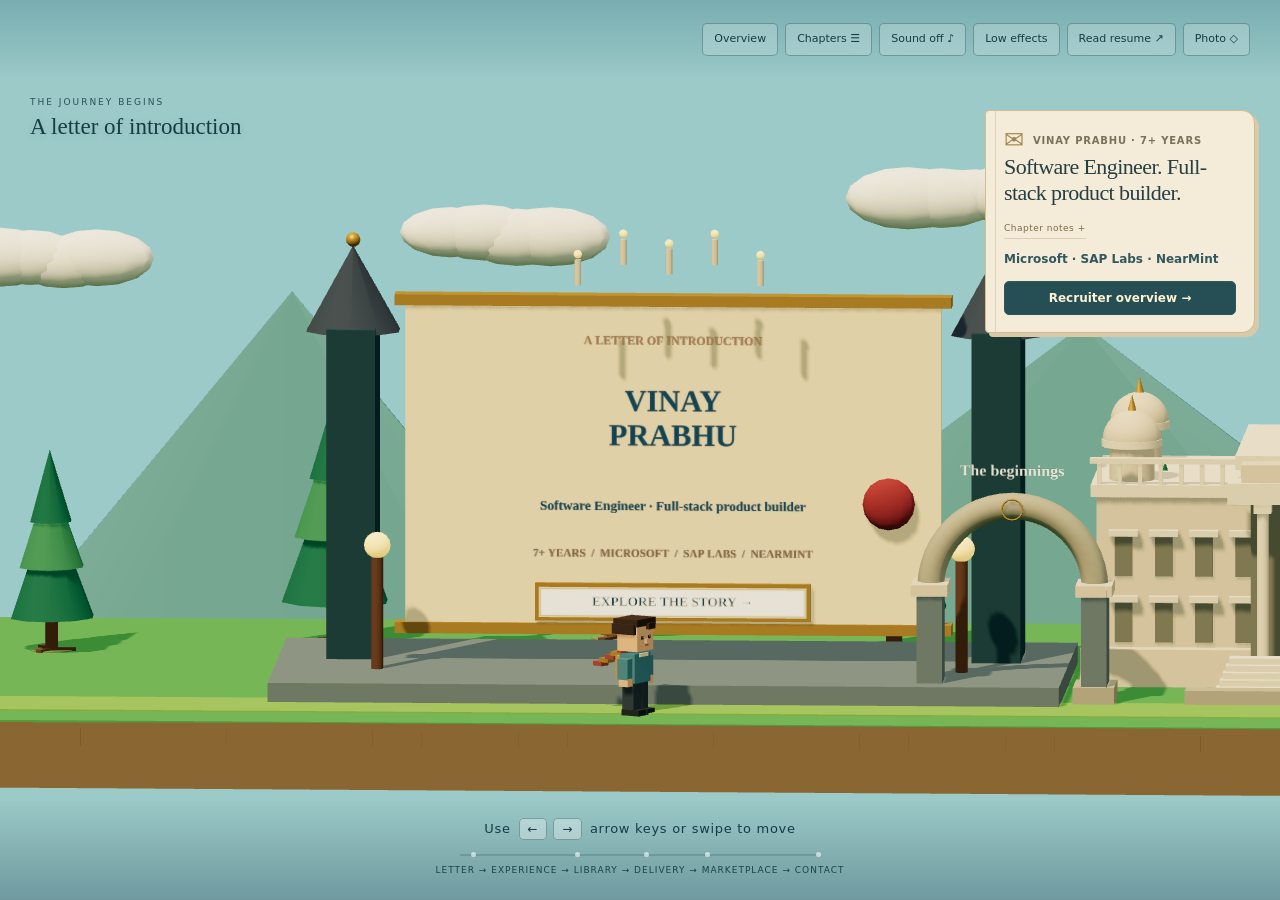
==== commit c3eaa359: "Publish redesigned career campus, education buildings and project marketplace" ====
--- a/index.html
+++ b/index.html
@@ -16,6 +16,15 @@
 @media(max-width:700px){header{padding-top:max(10px,env(safe-area-inset-top));gap:0}.brand{display:none}.actions{width:100%;justify-content:flex-end}.route-label{top:54px;left:15px;max-width:90%}.route-label h1{font-size:18px}.route-label small{font-size:8px}.field-guide,.field-guide.skill-guide{top:103px;bottom:auto;left:14px;right:14px;max-height:30dvh;padding:12px 16px;box-shadow:3px 3px 0 #e6dcc5}.field-guide.collapsed,.field-guide.skill-guide.collapsed{max-height:108px;padding:9px 14px}.field-guide.collapsed h2,.skill-guide.collapsed h2{font-size:19px;margin:5px 0}.field-guide.collapsed .guide-heading{display:none}.field-guide .guide-toggle{font-size:12px;min-height:30px}.touch-move,.field-guide.collapsed~.touch-move{bottom:calc(25px + env(safe-area-inset-bottom));left:20px;right:20px}.touch-move button{width:60px;height:52px;background:#173e49d9;border-color:#e8d6a8}.controls{bottom:calc(20px + env(safe-area-inset-bottom));left:95px;right:95px;padding:0;background:none}.controls .instruction,.controls .caption{display:none}.route-progress{width:100%;margin:0 0 24px}.discovery-toast{display:none!important}#transition{top:52px;bottom:auto;font-size:14px}.character-dialogue{top:215px;bottom:auto;width:calc(100% - 32px);padding:10px 14px}.character-dialogue strong{font-size:18px}.character-dialogue p{font-size:11px;margin:5px 0}.resume-prompt{top:103px;bottom:auto}.photo-tools{bottom:15px}}@media(max-width:700px) and (max-height:650px){.field-guide,.field-guide.skill-guide{top:93px;max-height:24dvh}.character-dialogue{top:190px}.character-dialogue p{margin:3px 0}}
 @media(max-width:700px){body:has(.field-guide:not(.collapsed)) .character-dialogue{display:none}}
 .touch-move,.touch-move button{-webkit-user-select:none!important;user-select:none!important;-webkit-touch-callout:none!important;-webkit-user-drag:none;touch-action:manipulation}.touch-move button{touch-action:none;-webkit-tap-highlight-color:transparent}@media(pointer:coarse){#world,header,.route-label,.controls,.discovery-toast,.character-dialogue,.field-guide{-webkit-user-select:none;user-select:none;-webkit-touch-callout:none}}
+/* Local recruiter-focused story preview. */
+.guide-primary{display:block;width:100%;margin:13px 0 2px;border:1px solid #31575d;border-radius:5px;padding:11px 12px;background:#254e55;color:#fff2d1;font:600 12px system-ui;cursor:pointer}.guide-primary:hover{background:#39676b}.recruiter-dialog{width:min(1040px,calc(100% - 32px));max-height:90dvh;padding:27px 34px;background:#f8f2e5;color:#233e43}.recruiter-dialog .dialog-top{border-bottom:1px solid #cabd9f;padding-bottom:14px}.recruiter-dialog h2{font:42px/1.14 Georgia;max-width:720px;margin:12px 0 17px;letter-spacing:-1px}.recruiter-dialog p{font-size:13px;line-height:1.75}.recruiter-dialog h3{font:27px/1.2 Georgia;margin:8px 0}.recruiter-dialog h4{font-size:13px;margin:20px 0 5px}.recruiter-kicker{font:600 10px/1.6 system-ui!important;letter-spacing:1.6px;color:#886b39!important;text-transform:uppercase;margin:20px 0 8px!important}.recruiter-lead{max-width:690px;font-size:16px!important;color:#506363!important}.recruiter-dialog .career-role{font-size:14px;font-weight:650;color:#254e55;margin:8px 0}.recruiter-actions{display:flex;gap:9px;flex-wrap:wrap;margin:24px 0 28px}.recruiter-action{display:inline-block;padding:11px 16px;border-radius:5px;border:1px solid #254e55;background:#254e55;color:#fff2d1;text-decoration:none;font:600 12px/1.4 system-ui;cursor:pointer}.recruiter-action.secondary{background:transparent;color:#254e55}.career-grid,.expertise-grid{display:grid;grid-template-columns:1fr 1fr;gap:18px;margin:24px 0}.career-card,.expertise-card{padding:21px 24px;border:1px solid #d3c5a9;background:#fffaf0;border-radius:8px}.career-card .recruiter-kicker{margin-top:0!important}.career-card li{font-size:13px;line-height:1.8;margin:9px 0}.career-card ul{padding-left:18px}.career-card details{border-top:1px solid #d3c5a9;margin-top:20px;padding-top:15px}.career-card summary,.supporting-tools summary{font-size:12px;font-weight:600;color:#31575d;cursor:pointer}.career-metrics{display:flex;gap:24px;border-top:1px solid #d3c5a9;padding-top:17px;margin:20px 0}.career-metrics>div{flex:1}.career-metrics strong{display:block;font:36px Georgia;color:#254e55}.career-metrics span{display:block;font-size:11px;line-height:1.5;color:#6b715f;margin-top:6px}.recruiter-tags{display:flex;flex-wrap:wrap;gap:7px;margin:15px 0}.recruiter-tags span{padding:5px 9px;background:#e7eadc;border:1px solid #cad1ba;color:#315448;border-radius:4px;font-size:12px}.featured-work{padding:25px 29px;background:#e6eadf;border:1px solid #b1bea4;border-radius:8px;margin:24px 0}.featured-work .recruiter-kicker{margin-top:0!important}.featured-work h3{font-size:36px}.ownership-line{font-weight:600;color:#254e55!important}.expertise-card h3{font-size:23px}.skill-evidence{border-top:1px solid #ded5bf;padding-top:13px;color:#536b63!important}.supporting-projects{display:grid;grid-template-columns:1fr 1fr;gap:22px}.supporting-projects article{padding:20px 0;border-top:1px solid #cabd9f}.supporting-projects h3{font-size:23px}.education-strip,.supporting-tools{margin-top:28px;border-top:1px solid #cabd9f;padding-top:16px}.education-strip h3{font-size:22px}.recruiter-footer{display:flex;gap:15px;align-items:center;flex-wrap:wrap;margin-top:30px;padding-top:20px;border-top:1px solid #cabd9f}.recruiter-footer>span{font-size:12px;color:#6e7c70}#recruiter-tabs{display:flex;gap:6px;padding:18px 0 8px;flex-wrap:wrap}.recruiter-tab{border:1px solid #c6b995;border-radius:30px;padding:8px 15px;background:transparent;color:#48645e;font-size:12px;cursor:pointer}.recruiter-tab[aria-current=page]{background:#254e55;color:#fff1d0;border-color:#254e55}.photo-mode .guide-primary{visibility:hidden}
+@media(max-width:700px){.recruiter-dialog{padding:19px 20px;max-height:91dvh;width:calc(100% - 22px)}.recruiter-dialog h2{font-size:31px}.recruiter-lead{font-size:14px!important}.career-grid,.expertise-grid,.supporting-projects{grid-template-columns:1fr;gap:13px}.career-card,.expertise-card{padding:18px}.featured-work{padding:19px}.recruiter-tab{padding:8px 11px;font-size:11px}.recruiter-actions{gap:7px}.recruiter-action{padding:10px 12px}.field-guide.collapsed:has(.guide-primary),.field-guide.skill-guide.collapsed:has(.guide-primary){max-height:150px}.guide-primary{font-size:12px;padding:9px;margin-top:6px}.actions .icon-btn{font-size:9px;padding:6px 5px}.actions{gap:3px}#photo-btn{display:none}.field-guide.collapsed:has(.guide-primary) .guide-toggle{font-size:11px;min-height:25px}}
+.featured-capture{margin-top:20px;border-top:1px solid #b1bea4;padding-top:14px}.featured-capture summary{font-size:12px;color:#31575d;cursor:pointer}.featured-capture img{display:block;max-height:400px;max-width:100%;width:auto;margin:18px auto 0;border:1px solid #b1bea4;border-radius:7px}
+@media(max-width:700px){.character-dialogue{top:270px}}@media(max-width:700px) and (max-height:650px){.character-dialogue{top:250px}}
+.field-guide .home-proof{font-size:12px;font-weight:650;color:#31575d;margin:10px 0}.home-guide .guide-heading{display:flex!important}.home-guide .guide-heading small{font-size:10px;font-weight:600;letter-spacing:.8px}@media(max-width:700px){.field-guide.home-guide.collapsed:has(.guide-primary){max-height:190px}.field-guide.home-guide.collapsed .guide-toggle{display:none}.field-guide.home-guide.collapsed h2{font-size:21px;line-height:1.15;margin-top:7px}.home-guide .guide-heading>span{display:none}.field-guide.home-guide{padding:12px 14px}}
+/* The grand redesign gives the world the stage; notes are opt-in. */
+@media(min-width:701px){.field-guide.collapsed{top:auto;bottom:115px;right:25px;width:270px;box-shadow:4px 4px 0 #d7c9a9;padding:15px 18px}.field-guide.collapsed .guide-heading{display:none}.field-guide.collapsed h2{font-size:22px;line-height:1.18;margin:0 0 8px}.field-guide.collapsed .guide-primary{padding:9px;margin-top:8px}.field-guide.home-guide.collapsed{top:110px;bottom:auto}.route-label{top:90px}.route-label h1{font-size:23px}}
+.character-dialogue:not(.speaking) p{display:none}.character-dialogue strong{display:block;margin-bottom:8px}@media(min-width:701px){.character-dialogue{top:auto;bottom:115px;left:24px;transform:none;width:235px;padding:14px 18px}}@media(max-width:700px){.character-dialogue{top:250px;left:16px;transform:none;width:220px;padding:9px 13px}.character-dialogue strong{font-size:15px;margin:0 0 5px}.character-dialogue button{font-size:11px;padding:6px 9px}}@media(max-width:700px) and (max-height:650px){.character-dialogue{top:225px}}
 
 </style></head><body>
 <canvas id="world" tabindex="0" aria-label="Vinay's original resume journey in 3D. Use left and right arrow keys or swipe to move through four levels. The camera and transport change automatically."></canvas>
@@ -37,16 +46,16 @@
 <dialog id="chapter-dialog" aria-labelledby="chapter-title"><div class="dialog-top"><span class="eyebrow">Choose a chapter</span><button class="close" data-close-dialog aria-label="Close chapter menu">×</button></div><h2 id="chapter-title">A shortcut through the story.</h2><p class="chapter-menu-intro">Walk the original route, or jump to the part you came to see.</p><div class="chapter-grid" id="chapter-grid"></div><div class="chapter-link-row"><button class="link" id="menu-resume">Read the full resume ↗</button><button class="link" id="forget-journey">Forget saved position</button></div></dialog>
 <dialog id="project-dialog" class="project-dialog" aria-labelledby="project-title"><div class="dialog-top"><span class="eyebrow" id="project-kicker">Selected work</span><button class="close" data-close-dialog aria-label="Close project case study">×</button></div><h2 id="project-title"></h2><div id="project-body"></div></dialog>
 <img id="nearmint-capture" src="[data-uri]" hidden alt="">
-
+<dialog id="recruiter-dialog" class="recruiter-dialog" aria-labelledby="recruiter-title"><div class="dialog-top"><span id="recruiter-title" class="eyebrow">Vinay Prabhu &middot; Career overview</span><button class="close" data-close-dialog aria-label="Close career overview">&times;</button></div><nav id="recruiter-tabs" aria-label="Career sections"></nav><div id="recruiter-body"></div><div class="recruiter-footer"><span>Prefer the magical route?</span><button id="recruiter-explore" class="recruiter-action secondary">Explore the Ministry &rarr;</button></div></dialog>
 <script>(()=>{/**
  * @license
  * Copyright 2010-2025 Three.js Authors
  * SPDX-License-Identifier: MIT
- */var sh=0,Ml=1,rh=2;var Sl=1,Io=2,Fn=3,Yn=0,qt=1,pn=2,Qn=0,Ri=1,bl=2,El=3,Tl=4,oh=5,fi=100,ah=101,lh=102,ch=103,hh=104,uh=200,dh=201,fh=202,ph=203,io=204,so=205,mh=206,gh=207,_h=208,xh=209,vh=210,yh=211,Mh=212,Sh=213,bh=214,Po=0,Lo=1,Do=2,Ci=3,Uo=4,No=5,Fo=6,Oo=7,wl=0,Eh=1,Th=2,ei=0,wh=1,Ah=2,Rh=3,Bo=4,Ch=5,Ih=6,Ph=7;var Al=300,Oi=301,Bi=302,zo=303,ko=304,mr=306,ro=1e3,di=1001,oo=1002,$t=1003,Lh=1004;var gr=1005;var bn=1006,Ho=1007;var _i=1008;var wn=1009,Rl=1010,Cl=1011,vs=1012,Vo=1013,xi=1014,An=1015,ys=1016,Go=1017,Wo=1018,Ms=1020,Il=35902,Pl=35899,Ll=1021,Dl=1022,mn=1023,cs=1026,Ss=1027,Xo=1028,qo=1029,Ul=1030,Yo=1031;var Jo=1033,_r=33776,xr=33777,vr=33778,yr=33779,Zo=35840,$o=35841,Ko=35842,jo=35843,Qo=36196,ea=37492,ta=37496,na=37808,ia=37809,sa=37810,ra=37811,oa=37812,aa=37813,la=37814,ca=37815,ha=37816,ua=37817,da=37818,fa=37819,pa=37820,ma=37821,ga=36492,_a=36494,xa=36495,va=36283,ya=36284,Ma=36285,Sa=36286;var qs=2300,ao=2301,no=2302,dl=2400,fl=2401,pl=2402;var Dh=3200,Uh=3201;var Nl=0,Nh=1,ti="",Bt="srgb",Ii="srgb-linear",Ys="linear",ot="srgb";var Ai=7680;var ml=519,Fh=512,Oh=513,Bh=514,Fl=515,zh=516,kh=517,Hh=518,Vh=519,gl=35044;var Ol="300 es",Sn=2e3,Js=2001;var Jn=class{addEventListener(e,t){this._listeners===void 0&&(this._listeners={});let n=this._listeners;n[e]===void 0&&(n[e]=[]),n[e].indexOf(t)===-1&&n[e].push(t)}hasEventListener(e,t){let n=this._listeners;return n===void 0?!1:n[e]!==void 0&&n[e].indexOf(t)!==-1}removeEventListener(e,t){let n=this._listeners;if(n===void 0)return;let s=n[e];if(s!==void 0){let r=s.indexOf(t);r!==-1&&s.splice(r,1)}}dispatchEvent(e){let t=this._listeners;if(t===void 0)return;let n=t[e.type];if(n!==void 0){e.target=this;let s=n.slice(0);for(let r=0,o=s.length;r<o;r++)s[r].call(this,e);e.target=null}}},Ft=["00","01","02","03","04","05","06","07","08","09","0a","0b","0c","0d","0e","0f","10","11","12","13","14","15","16","17","18","19","1a","1b","1c","1d","1e","1f","20","21","22","23","24","25","26","27","28","29","2a","2b","2c","2d","2e","2f","30","31","32","33","34","35","36","37","38","39","3a","3b","3c","3d","3e","3f","40","41","42","43","44","45","46","47","48","49","4a","4b","4c","4d","4e","4f","50","51","52","53","54","55","56","57","58","59","5a","5b","5c","5d","5e","5f","60","61","62","63","64","65","66","67","68","69","6a","6b","6c","6d","6e","6f","70","71","72","73","74","75","76","77","78","79","7a","7b","7c","7d","7e","7f","80","81","82","83","84","85","86","87","88","89","8a","8b","8c","8d","8e","8f","90","91","92","93","94","95","96","97","98","99","9a","9b","9c","9d","9e","9f","a0","a1","a2","a3","a4","a5","a6","a7","a8","a9","aa","ab","ac","ad","ae","af","b0","b1","b2","b3","b4","b5","b6","b7","b8","b9","ba","bb","bc","bd","be","bf","c0","c1","c2","c3","c4","c5","c6","c7","c8","c9","ca","cb","cc","cd","ce","cf","d0","d1","d2","d3","d4","d5","d6","d7","d8","d9","da","db","dc","dd","de","df","e0","e1","e2","e3","e4","e5","e6","e7","e8","e9","ea","eb","ec","ed","ee","ef","f0","f1","f2","f3","f4","f5","f6","f7","f8","f9","fa","fb","fc","fd","fe","ff"],Pc=1234567,Ws=Math.PI/180,hs=180/Math.PI;function bs(){let i=Math.random()*4294967295|0,e=Math.random()*4294967295|0,t=Math.random()*4294967295|0,n=Math.random()*4294967295|0;return(Ft[i&255]+Ft[i>>8&255]+Ft[i>>16&255]+Ft[i>>24&255]+"-"+Ft[e&255]+Ft[e>>8&255]+"-"+Ft[e>>16&15|64]+Ft[e>>24&255]+"-"+Ft[t&63|128]+Ft[t>>8&255]+"-"+Ft[t>>16&255]+Ft[t>>24&255]+Ft[n&255]+Ft[n>>8&255]+Ft[n>>16&255]+Ft[n>>24&255]).toLowerCase()}function Je(i,e,t){return Math.max(e,Math.min(t,i))}function Bl(i,e){return(i%e+e)%e}function id(i,e,t,n,s){return n+(i-e)*(s-n)/(t-e)}function sd(i,e,t){return i!==e?(t-i)/(e-i):0}function Xs(i,e,t){return(1-t)*i+t*e}function rd(i,e,t,n){return Xs(i,e,1-Math.exp(-t*n))}function od(i,e=1){return e-Math.abs(Bl(i,e*2)-e)}function ad(i,e,t){return i<=e?0:i>=t?1:(i=(i-e)/(t-e),i*i*(3-2*i))}function ld(i,e,t){return i<=e?0:i>=t?1:(i=(i-e)/(t-e),i*i*i*(i*(i*6-15)+10))}function cd(i,e){return i+Math.floor(Math.random()*(e-i+1))}function hd(i,e){return i+Math.random()*(e-i)}function ud(i){return i*(.5-Math.random())}function dd(i){i!==void 0&&(Pc=i);let e=Pc+=1831565813;return e=Math.imul(e^e>>>15,e|1),e^=e+Math.imul(e^e>>>7,e|61),((e^e>>>14)>>>0)/4294967296}function fd(i){return i*Ws}function pd(i){return i*hs}function md(i){return(i&i-1)===0&&i!==0}function gd(i){return Math.pow(2,Math.ceil(Math.log(i)/Math.LN2))}function _d(i){return Math.pow(2,Math.floor(Math.log(i)/Math.LN2))}function xd(i,e,t,n,s){let r=Math.cos,o=Math.sin,a=r(t/2),l=o(t/2),c=r((e+n)/2),u=o((e+n)/2),f=r((e-n)/2),p=o((e-n)/2),d=r((n-e)/2),g=o((n-e)/2);switch(s){case"XYX":i.set(a*u,l*f,l*p,a*c);break;case"YZY":i.set(l*p,a*u,l*f,a*c);break;case"ZXZ":i.set(l*f,l*p,a*u,a*c);break;case"XZX":i.set(a*u,l*g,l*d,a*c);break;case"YXY":i.set(l*d,a*u,l*g,a*c);break;case"ZYZ":i.set(l*g,l*d,a*u,a*c);break;default:console.warn("THREE.MathUtils: .setQuaternionFromProperEuler() encountered an unknown order: "+s)}}function as(i,e){switch(e.constructor){case Float32Array:return i;case Uint32Array:return i/4294967295;case Uint16Array:return i/65535;case Uint8Array:return i/255;case Int32Array:return Math.max(i/2147483647,-1);case Int16Array:return Math.max(i/32767,-1);case Int8Array:return Math.max(i/127,-1);default:throw new Error("Invalid component type.")}}function Gt(i,e){switch(e.constructor){case Float32Array:return i;case Uint32Array:return Math.round(i*4294967295);case Uint16Array:return Math.round(i*65535);case Uint8Array:return Math.round(i*255);case Int32Array:return Math.round(i*2147483647);case Int16Array:return Math.round(i*32767);case Int8Array:return Math.round(i*127);default:throw new Error("Invalid component type.")}}var $e={DEG2RAD:Ws,RAD2DEG:hs,generateUUID:bs,clamp:Je,euclideanModulo:Bl,mapLinear:id,inverseLerp:sd,lerp:Xs,damp:rd,pingpong:od,smoothstep:ad,smootherstep:ld,randInt:cd,randFloat:hd,randFloatSpread:ud,seededRandom:dd,degToRad:fd,radToDeg:pd,isPowerOfTwo:md,ceilPowerOfTwo:gd,floorPowerOfTwo:_d,setQuaternionFromProperEuler:xd,normalize:Gt,denormalize:as},Ze=class i{constructor(e=0,t=0){i.prototype.isVector2=!0,this.x=e,this.y=t}get width(){return this.x}set width(e){this.x=e}get height(){return this.y}set height(e){this.y=e}set(e,t){return this.x=e,this.y=t,this}setScalar(e){return this.x=e,this.y=e,this}setX(e){return this.x=e,this}setY(e){return this.y=e,this}setComponent(e,t){switch(e){case 0:this.x=t;break;case 1:this.y=t;break;default:throw new Error("index is out of range: "+e)}return this}getComponent(e){switch(e){case 0:return this.x;case 1:return this.y;default:throw new Error("index is out of range: "+e)}}clone(){return new this.constructor(this.x,this.y)}copy(e){return this.x=e.x,this.y=e.y,this}add(e){return this.x+=e.x,this.y+=e.y,this}addScalar(e){return this.x+=e,this.y+=e,this}addVectors(e,t){return this.x=e.x+t.x,this.y=e.y+t.y,this}addScaledVector(e,t){return this.x+=e.x*t,this.y+=e.y*t,this}sub(e){return this.x-=e.x,this.y-=e.y,this}subScalar(e){return this.x-=e,this.y-=e,this}subVectors(e,t){return this.x=e.x-t.x,this.y=e.y-t.y,this}multiply(e){return this.x*=e.x,this.y*=e.y,this}multiplyScalar(e){return this.x*=e,this.y*=e,this}divide(e){return this.x/=e.x,this.y/=e.y,this}divideScalar(e){return this.multiplyScalar(1/e)}applyMatrix3(e){let t=this.x,n=this.y,s=e.elements;return this.x=s[0]*t+s[3]*n+s[6],this.y=s[1]*t+s[4]*n+s[7],this}min(e){return this.x=Math.min(this.x,e.x),this.y=Math.min(this.y,e.y),this}max(e){return this.x=Math.max(this.x,e.x),this.y=Math.max(this.y,e.y),this}clamp(e,t){return this.x=Je(this.x,e.x,t.x),this.y=Je(this.y,e.y,t.y),this}clampScalar(e,t){return this.x=Je(this.x,e,t),this.y=Je(this.y,e,t),this}clampLength(e,t){let n=this.length();return this.divideScalar(n||1).multiplyScalar(Je(n,e,t))}floor(){return this.x=Math.floor(this.x),this.y=Math.floor(this.y),this}ceil(){return this.x=Math.ceil(this.x),this.y=Math.ceil(this.y),this}round(){return this.x=Math.round(this.x),this.y=Math.round(this.y),this}roundToZero(){return this.x=Math.trunc(this.x),this.y=Math.trunc(this.y),this}negate(){return this.x=-this.x,this.y=-this.y,this}dot(e){return this.x*e.x+this.y*e.y}cross(e){return this.x*e.y-this.y*e.x}lengthSq(){return this.x*this.x+this.y*this.y}length(){return Math.sqrt(this.x*this.x+this.y*this.y)}manhattanLength(){return Math.abs(this.x)+Math.abs(this.y)}normalize(){return this.divideScalar(this.length()||1)}angle(){return Math.atan2(-this.y,-this.x)+Math.PI}angleTo(e){let t=Math.sqrt(this.lengthSq()*e.lengthSq());if(t===0)return Math.PI/2;let n=this.dot(e)/t;return Math.acos(Je(n,-1,1))}distanceTo(e){return Math.sqrt(this.distanceToSquared(e))}distanceToSquared(e){let t=this.x-e.x,n=this.y-e.y;return t*t+n*n}manhattanDistanceTo(e){return Math.abs(this.x-e.x)+Math.abs(this.y-e.y)}setLength(e){return this.normalize().multiplyScalar(e)}lerp(e,t){return this.x+=(e.x-this.x)*t,this.y+=(e.y-this.y)*t,this}lerpVectors(e,t,n){return this.x=e.x+(t.x-e.x)*n,this.y=e.y+(t.y-e.y)*n,this}equals(e){return e.x===this.x&&e.y===this.y}fromArray(e,t=0){return this.x=e[t],this.y=e[t+1],this}toArray(e=[],t=0){return e[t]=this.x,e[t+1]=this.y,e}fromBufferAttribute(e,t){return this.x=e.getX(t),this.y=e.getY(t),this}rotateAround(e,t){let n=Math.cos(t),s=Math.sin(t),r=this.x-e.x,o=this.y-e.y;return this.x=r*n-o*s+e.x,this.y=r*s+o*n+e.y,this}random(){return this.x=Math.random(),this.y=Math.random(),this}*[Symbol.iterator](){yield this.x,yield this.y}},Zn=class{constructor(e=0,t=0,n=0,s=1){this.isQuaternion=!0,this._x=e,this._y=t,this._z=n,this._w=s}static slerpFlat(e,t,n,s,r,o,a){let l=n[s+0],c=n[s+1],u=n[s+2],f=n[s+3],p=r[o+0],d=r[o+1],g=r[o+2],_=r[o+3];if(a===0){e[t+0]=l,e[t+1]=c,e[t+2]=u,e[t+3]=f;return}if(a===1){e[t+0]=p,e[t+1]=d,e[t+2]=g,e[t+3]=_;return}if(f!==_||l!==p||c!==d||u!==g){let m=1-a,h=l*p+c*d+u*g+f*_,v=h>=0?1:-1,E=1-h*h;if(E>Number.EPSILON){let A=Math.sqrt(E),w=Math.atan2(A,h*v);m=Math.sin(m*w)/A,a=Math.sin(a*w)/A}let S=a*v;if(l=l*m+p*S,c=c*m+d*S,u=u*m+g*S,f=f*m+_*S,m===1-a){let A=1/Math.sqrt(l*l+c*c+u*u+f*f);l*=A,c*=A,u*=A,f*=A}}e[t]=l,e[t+1]=c,e[t+2]=u,e[t+3]=f}static multiplyQuaternionsFlat(e,t,n,s,r,o){let a=n[s],l=n[s+1],c=n[s+2],u=n[s+3],f=r[o],p=r[o+1],d=r[o+2],g=r[o+3];return e[t]=a*g+u*f+l*d-c*p,e[t+1]=l*g+u*p+c*f-a*d,e[t+2]=c*g+u*d+a*p-l*f,e[t+3]=u*g-a*f-l*p-c*d,e}get x(){return this._x}set x(e){this._x=e,this._onChangeCallback()}get y(){return this._y}set y(e){this._y=e,this._onChangeCallback()}get z(){return this._z}set z(e){this._z=e,this._onChangeCallback()}get w(){return this._w}set w(e){this._w=e,this._onChangeCallback()}set(e,t,n,s){return this._x=e,this._y=t,this._z=n,this._w=s,this._onChangeCallback(),this}clone(){return new this.constructor(this._x,this._y,this._z,this._w)}copy(e){return this._x=e.x,this._y=e.y,this._z=e.z,this._w=e.w,this._onChangeCallback(),this}setFromEuler(e,t=!0){let n=e._x,s=e._y,r=e._z,o=e._order,a=Math.cos,l=Math.sin,c=a(n/2),u=a(s/2),f=a(r/2),p=l(n/2),d=l(s/2),g=l(r/2);switch(o){case"XYZ":this._x=p*u*f+c*d*g,this._y=c*d*f-p*u*g,this._z=c*u*g+p*d*f,this._w=c*u*f-p*d*g;break;case"YXZ":this._x=p*u*f+c*d*g,this._y=c*d*f-p*u*g,this._z=c*u*g-p*d*f,this._w=c*u*f+p*d*g;break;case"ZXY":this._x=p*u*f-c*d*g,this._y=c*d*f+p*u*g,this._z=c*u*g+p*d*f,this._w=c*u*f-p*d*g;break;case"ZYX":this._x=p*u*f-c*d*g,this._y=c*d*f+p*u*g,this._z=c*u*g-p*d*f,this._w=c*u*f+p*d*g;break;case"YZX":this._x=p*u*f+c*d*g,this._y=c*d*f+p*u*g,this._z=c*u*g-p*d*f,this._w=c*u*f-p*d*g;break;case"XZY":this._x=p*u*f-c*d*g,this._y=c*d*f-p*u*g,this._z=c*u*g+p*d*f,this._w=c*u*f+p*d*g;break;default:console.warn("THREE.Quaternion: .setFromEuler() encountered an unknown order: "+o)}return t===!0&&this._onChangeCallback(),this}setFromAxisAngle(e,t){let n=t/2,s=Math.sin(n);return this._x=e.x*s,this._y=e.y*s,this._z=e.z*s,this._w=Math.cos(n),this._onChangeCallback(),this}setFromRotationMatrix(e){let t=e.elements,n=t[0],s=t[4],r=t[8],o=t[1],a=t[5],l=t[9],c=t[2],u=t[6],f=t[10],p=n+a+f;if(p>0){let d=.5/Math.sqrt(p+1);this._w=.25/d,this._x=(u-l)*d,this._y=(r-c)*d,this._z=(o-s)*d}else if(n>a&&n>f){let d=2*Math.sqrt(1+n-a-f);this._w=(u-l)/d,this._x=.25*d,this._y=(s+o)/d,this._z=(r+c)/d}else if(a>f){let d=2*Math.sqrt(1+a-n-f);this._w=(r-c)/d,this._x=(s+o)/d,this._y=.25*d,this._z=(l+u)/d}else{let d=2*Math.sqrt(1+f-n-a);this._w=(o-s)/d,this._x=(r+c)/d,this._y=(l+u)/d,this._z=.25*d}return this._onChangeCallback(),this}setFromUnitVectors(e,t){let n=e.dot(t)+1;return n<1e-8?(n=0,Math.abs(e.x)>Math.abs(e.z)?(this._x=-e.y,this._y=e.x,this._z=0,this._w=n):(this._x=0,this._y=-e.z,this._z=e.y,this._w=n)):(this._x=e.y*t.z-e.z*t.y,this._y=e.z*t.x-e.x*t.z,this._z=e.x*t.y-e.y*t.x,this._w=n),this.normalize()}angleTo(e){return 2*Math.acos(Math.abs(Je(this.dot(e),-1,1)))}rotateTowards(e,t){let n=this.angleTo(e);if(n===0)return this;let s=Math.min(1,t/n);return this.slerp(e,s),this}identity(){return this.set(0,0,0,1)}invert(){return this.conjugate()}conjugate(){return this._x*=-1,this._y*=-1,this._z*=-1,this._onChangeCallback(),this}dot(e){return this._x*e._x+this._y*e._y+this._z*e._z+this._w*e._w}lengthSq(){return this._x*this._x+this._y*this._y+this._z*this._z+this._w*this._w}length(){return Math.sqrt(this._x*this._x+this._y*this._y+this._z*this._z+this._w*this._w)}normalize(){let e=this.length();return e===0?(this._x=0,this._y=0,this._z=0,this._w=1):(e=1/e,this._x=this._x*e,this._y=this._y*e,this._z=this._z*e,this._w=this._w*e),this._onChangeCallback(),this}multiply(e){return this.multiplyQuaternions(this,e)}premultiply(e){return this.multiplyQuaternions(e,this)}multiplyQuaternions(e,t){let n=e._x,s=e._y,r=e._z,o=e._w,a=t._x,l=t._y,c=t._z,u=t._w;return this._x=n*u+o*a+s*c-r*l,this._y=s*u+o*l+r*a-n*c,this._z=r*u+o*c+n*l-s*a,this._w=o*u-n*a-s*l-r*c,this._onChangeCallback(),this}slerp(e,t){if(t===0)return this;if(t===1)return this.copy(e);let n=this._x,s=this._y,r=this._z,o=this._w,a=o*e._w+n*e._x+s*e._y+r*e._z;if(a<0?(this._w=-e._w,this._x=-e._x,this._y=-e._y,this._z=-e._z,a=-a):this.copy(e),a>=1)return this._w=o,this._x=n,this._y=s,this._z=r,this;let l=1-a*a;if(l<=Number.EPSILON){let d=1-t;return this._w=d*o+t*this._w,this._x=d*n+t*this._x,this._y=d*s+t*this._y,this._z=d*r+t*this._z,this.normalize(),this}let c=Math.sqrt(l),u=Math.atan2(c,a),f=Math.sin((1-t)*u)/c,p=Math.sin(t*u)/c;return this._w=o*f+this._w*p,this._x=n*f+this._x*p,this._y=s*f+this._y*p,this._z=r*f+this._z*p,this._onChangeCallback(),this}slerpQuaternions(e,t,n){return this.copy(e).slerp(t,n)}random(){let e=2*Math.PI*Math.random(),t=2*Math.PI*Math.random(),n=Math.random(),s=Math.sqrt(1-n),r=Math.sqrt(n);return this.set(s*Math.sin(e),s*Math.cos(e),r*Math.sin(t),r*Math.cos(t))}equals(e){return e._x===this._x&&e._y===this._y&&e._z===this._z&&e._w===this._w}fromArray(e,t=0){return this._x=e[t],this._y=e[t+1],this._z=e[t+2],this._w=e[t+3],this._onChangeCallback(),this}toArray(e=[],t=0){return e[t]=this._x,e[t+1]=this._y,e[t+2]=this._z,e[t+3]=this._w,e}fromBufferAttribute(e,t){return this._x=e.getX(t),this._y=e.getY(t),this._z=e.getZ(t),this._w=e.getW(t),this._onChangeCallback(),this}toJSON(){return this.toArray()}_onChange(e){return this._onChangeCallback=e,this}_onChangeCallback(){}*[Symbol.iterator](){yield this._x,yield this._y,yield this._z,yield this._w}},D=class i{constructor(e=0,t=0,n=0){i.prototype.isVector3=!0,this.x=e,this.y=t,this.z=n}set(e,t,n){return n===void 0&&(n=this.z),this.x=e,this.y=t,this.z=n,this}setScalar(e){return this.x=e,this.y=e,this.z=e,this}setX(e){return this.x=e,this}setY(e){return this.y=e,this}setZ(e){return this.z=e,this}setComponent(e,t){switch(e){case 0:this.x=t;break;case 1:this.y=t;break;case 2:this.z=t;break;default:throw new Error("index is out of range: "+e)}return this}getComponent(e){switch(e){case 0:return this.x;case 1:return this.y;case 2:return this.z;default:throw new Error("index is out of range: "+e)}}clone(){return new this.constructor(this.x,this.y,this.z)}copy(e){return this.x=e.x,this.y=e.y,this.z=e.z,this}add(e){return this.x+=e.x,this.y+=e.y,this.z+=e.z,this}addScalar(e){return this.x+=e,this.y+=e,this.z+=e,this}addVectors(e,t){return this.x=e.x+t.x,this.y=e.y+t.y,this.z=e.z+t.z,this}addScaledVector(e,t){return this.x+=e.x*t,this.y+=e.y*t,this.z+=e.z*t,this}sub(e){return this.x-=e.x,this.y-=e.y,this.z-=e.z,this}subScalar(e){return this.x-=e,this.y-=e,this.z-=e,this}subVectors(e,t){return this.x=e.x-t.x,this.y=e.y-t.y,this.z=e.z-t.z,this}multiply(e){return this.x*=e.x,this.y*=e.y,this.z*=e.z,this}multiplyScalar(e){return this.x*=e,this.y*=e,this.z*=e,this}multiplyVectors(e,t){return this.x=e.x*t.x,this.y=e.y*t.y,this.z=e.z*t.z,this}applyEuler(e){return this.applyQuaternion(Lc.setFromEuler(e))}applyAxisAngle(e,t){return this.applyQuaternion(Lc.setFromAxisAngle(e,t))}applyMatrix3(e){let t=this.x,n=this.y,s=this.z,r=e.elements;return this.x=r[0]*t+r[3]*n+r[6]*s,this.y=r[1]*t+r[4]*n+r[7]*s,this.z=r[2]*t+r[5]*n+r[8]*s,this}applyNormalMatrix(e){return this.applyMatrix3(e).normalize()}applyMatrix4(e){let t=this.x,n=this.y,s=this.z,r=e.elements,o=1/(r[3]*t+r[7]*n+r[11]*s+r[15]);return this.x=(r[0]*t+r[4]*n+r[8]*s+r[12])*o,this.y=(r[1]*t+r[5]*n+r[9]*s+r[13])*o,this.z=(r[2]*t+r[6]*n+r[10]*s+r[14])*o,this}applyQuaternion(e){let t=this.x,n=this.y,s=this.z,r=e.x,o=e.y,a=e.z,l=e.w,c=2*(o*s-a*n),u=2*(a*t-r*s),f=2*(r*n-o*t);return this.x=t+l*c+o*f-a*u,this.y=n+l*u+a*c-r*f,this.z=s+l*f+r*u-o*c,this}project(e){return this.applyMatrix4(e.matrixWorldInverse).applyMatrix4(e.projectionMatrix)}unproject(e){return this.applyMatrix4(e.projectionMatrixInverse).applyMatrix4(e.matrixWorld)}transformDirection(e){let t=this.x,n=this.y,s=this.z,r=e.elements;return this.x=r[0]*t+r[4]*n+r[8]*s,this.y=r[1]*t+r[5]*n+r[9]*s,this.z=r[2]*t+r[6]*n+r[10]*s,this.normalize()}divide(e){return this.x/=e.x,this.y/=e.y,this.z/=e.z,this}divideScalar(e){return this.multiplyScalar(1/e)}min(e){return this.x=Math.min(this.x,e.x),this.y=Math.min(this.y,e.y),this.z=Math.min(this.z,e.z),this}max(e){return this.x=Math.max(this.x,e.x),this.y=Math.max(this.y,e.y),this.z=Math.max(this.z,e.z),this}clamp(e,t){return this.x=Je(this.x,e.x,t.x),this.y=Je(this.y,e.y,t.y),this.z=Je(this.z,e.z,t.z),this}clampScalar(e,t){return this.x=Je(this.x,e,t),this.y=Je(this.y,e,t),this.z=Je(this.z,e,t),this}clampLength(e,t){let n=this.length();return this.divideScalar(n||1).multiplyScalar(Je(n,e,t))}floor(){return this.x=Math.floor(this.x),this.y=Math.floor(this.y),this.z=Math.floor(this.z),this}ceil(){return this.x=Math.ceil(this.x),this.y=Math.ceil(this.y),this.z=Math.ceil(this.z),this}round(){return this.x=Math.round(this.x),this.y=Math.round(this.y),this.z=Math.round(this.z),this}roundToZero(){return this.x=Math.trunc(this.x),this.y=Math.trunc(this.y),this.z=Math.trunc(this.z),this}negate(){return this.x=-this.x,this.y=-this.y,this.z=-this.z,this}dot(e){return this.x*e.x+this.y*e.y+this.z*e.z}lengthSq(){return this.x*this.x+this.y*this.y+this.z*this.z}length(){return Math.sqrt(this.x*this.x+this.y*this.y+this.z*this.z)}manhattanLength(){return Math.abs(this.x)+Math.abs(this.y)+Math.abs(this.z)}normalize(){return this.divideScalar(this.length()||1)}setLength(e){return this.normalize().multiplyScalar(e)}lerp(e,t){return this.x+=(e.x-this.x)*t,this.y+=(e.y-this.y)*t,this.z+=(e.z-this.z)*t,this}lerpVectors(e,t,n){return this.x=e.x+(t.x-e.x)*n,this.y=e.y+(t.y-e.y)*n,this.z=e.z+(t.z-e.z)*n,this}cross(e){return this.crossVectors(this,e)}crossVectors(e,t){let n=e.x,s=e.y,r=e.z,o=t.x,a=t.y,l=t.z;return this.x=s*l-r*a,this.y=r*o-n*l,this.z=n*a-s*o,this}projectOnVector(e){let t=e.lengthSq();if(t===0)return this.set(0,0,0);let n=e.dot(this)/t;return this.copy(e).multiplyScalar(n)}projectOnPlane(e){return Va.copy(this).projectOnVector(e),this.sub(Va)}reflect(e){return this.sub(Va.copy(e).multiplyScalar(2*this.dot(e)))}angleTo(e){let t=Math.sqrt(this.lengthSq()*e.lengthSq());if(t===0)return Math.PI/2;let n=this.dot(e)/t;return Math.acos(Je(n,-1,1))}distanceTo(e){return Math.sqrt(this.distanceToSquared(e))}distanceToSquared(e){let t=this.x-e.x,n=this.y-e.y,s=this.z-e.z;return t*t+n*n+s*s}manhattanDistanceTo(e){return Math.abs(this.x-e.x)+Math.abs(this.y-e.y)+Math.abs(this.z-e.z)}setFromSpherical(e){return this.setFromSphericalCoords(e.radius,e.phi,e.theta)}setFromSphericalCoords(e,t,n){let s=Math.sin(t)*e;return this.x=s*Math.sin(n),this.y=Math.cos(t)*e,this.z=s*Math.cos(n),this}setFromCylindrical(e){return this.setFromCylindricalCoords(e.radius,e.theta,e.y)}setFromCylindricalCoords(e,t,n){return this.x=e*Math.sin(t),this.y=n,this.z=e*Math.cos(t),this}setFromMatrixPosition(e){let t=e.elements;return this.x=t[12],this.y=t[13],this.z=t[14],this}setFromMatrixScale(e){let t=this.setFromMatrixColumn(e,0).length(),n=this.setFromMatrixColumn(e,1).length(),s=this.setFromMatrixColumn(e,2).length();return this.x=t,this.y=n,this.z=s,this}setFromMatrixColumn(e,t){return this.fromArray(e.elements,t*4)}setFromMatrix3Column(e,t){return this.fromArray(e.elements,t*3)}setFromEuler(e){return this.x=e._x,this.y=e._y,this.z=e._z,this}setFromColor(e){return this.x=e.r,this.y=e.g,this.z=e.b,this}equals(e){return e.x===this.x&&e.y===this.y&&e.z===this.z}fromArray(e,t=0){return this.x=e[t],this.y=e[t+1],this.z=e[t+2],this}toArray(e=[],t=0){return e[t]=this.x,e[t+1]=this.y,e[t+2]=this.z,e}fromBufferAttribute(e,t){return this.x=e.getX(t),this.y=e.getY(t),this.z=e.getZ(t),this}random(){return this.x=Math.random(),this.y=Math.random(),this.z=Math.random(),this}randomDirection(){let e=Math.random()*Math.PI*2,t=Math.random()*2-1,n=Math.sqrt(1-t*t);return this.x=n*Math.cos(e),this.y=t,this.z=n*Math.sin(e),this}*[Symbol.iterator](){yield this.x,yield this.y,yield this.z}},Va=new D,Lc=new Zn,ze=class i{constructor(e,t,n,s,r,o,a,l,c){i.prototype.isMatrix3=!0,this.elements=[1,0,0,0,1,0,0,0,1],e!==void 0&&this.set(e,t,n,s,r,o,a,l,c)}set(e,t,n,s,r,o,a,l,c){let u=this.elements;return u[0]=e,u[1]=s,u[2]=a,u[3]=t,u[4]=r,u[5]=l,u[6]=n,u[7]=o,u[8]=c,this}identity(){return this.set(1,0,0,0,1,0,0,0,1),this}copy(e){let t=this.elements,n=e.elements;return t[0]=n[0],t[1]=n[1],t[2]=n[2],t[3]=n[3],t[4]=n[4],t[5]=n[5],t[6]=n[6],t[7]=n[7],t[8]=n[8],this}extractBasis(e,t,n){return e.setFromMatrix3Column(this,0),t.setFromMatrix3Column(this,1),n.setFromMatrix3Column(this,2),this}setFromMatrix4(e){let t=e.elements;return this.set(t[0],t[4],t[8],t[1],t[5],t[9],t[2],t[6],t[10]),this}multiply(e){return this.multiplyMatrices(this,e)}premultiply(e){return this.multiplyMatrices(e,this)}multiplyMatrices(e,t){let n=e.elements,s=t.elements,r=this.elements,o=n[0],a=n[3],l=n[6],c=n[1],u=n[4],f=n[7],p=n[2],d=n[5],g=n[8],_=s[0],m=s[3],h=s[6],v=s[1],E=s[4],S=s[7],A=s[2],w=s[5],C=s[8];return r[0]=o*_+a*v+l*A,r[3]=o*m+a*E+l*w,r[6]=o*h+a*S+l*C,r[1]=c*_+u*v+f*A,r[4]=c*m+u*E+f*w,r[7]=c*h+u*S+f*C,r[2]=p*_+d*v+g*A,r[5]=p*m+d*E+g*w,r[8]=p*h+d*S+g*C,this}multiplyScalar(e){let t=this.elements;return t[0]*=e,t[3]*=e,t[6]*=e,t[1]*=e,t[4]*=e,t[7]*=e,t[2]*=e,t[5]*=e,t[8]*=e,this}determinant(){let e=this.elements,t=e[0],n=e[1],s=e[2],r=e[3],o=e[4],a=e[5],l=e[6],c=e[7],u=e[8];return t*o*u-t*a*c-n*r*u+n*a*l+s*r*c-s*o*l}invert(){let e=this.elements,t=e[0],n=e[1],s=e[2],r=e[3],o=e[4],a=e[5],l=e[6],c=e[7],u=e[8],f=u*o-a*c,p=a*l-u*r,d=c*r-o*l,g=t*f+n*p+s*d;if(g===0)return this.set(0,0,0,0,0,0,0,0,0);let _=1/g;return e[0]=f*_,e[1]=(s*c-u*n)*_,e[2]=(a*n-s*o)*_,e[3]=p*_,e[4]=(u*t-s*l)*_,e[5]=(s*r-a*t)*_,e[6]=d*_,e[7]=(n*l-c*t)*_,e[8]=(o*t-n*r)*_,this}transpose(){let e,t=this.elements;return e=t[1],t[1]=t[3],t[3]=e,e=t[2],t[2]=t[6],t[6]=e,e=t[5],t[5]=t[7],t[7]=e,this}getNormalMatrix(e){return this.setFromMatrix4(e).invert().transpose()}transposeIntoArray(e){let t=this.elements;return e[0]=t[0],e[1]=t[3],e[2]=t[6],e[3]=t[1],e[4]=t[4],e[5]=t[7],e[6]=t[2],e[7]=t[5],e[8]=t[8],this}setUvTransform(e,t,n,s,r,o,a){let l=Math.cos(r),c=Math.sin(r);return this.set(n*l,n*c,-n*(l*o+c*a)+o+e,-s*c,s*l,-s*(-c*o+l*a)+a+t,0,0,1),this}scale(e,t){return this.premultiply(Ga.makeScale(e,t)),this}rotate(e){return this.premultiply(Ga.makeRotation(-e)),this}translate(e,t){return this.premultiply(Ga.makeTranslation(e,t)),this}makeTranslation(e,t){return e.isVector2?this.set(1,0,e.x,0,1,e.y,0,0,1):this.set(1,0,e,0,1,t,0,0,1),this}makeRotation(e){let t=Math.cos(e),n=Math.sin(e);return this.set(t,-n,0,n,t,0,0,0,1),this}makeScale(e,t){return this.set(e,0,0,0,t,0,0,0,1),this}equals(e){let t=this.elements,n=e.elements;for(let s=0;s<9;s++)if(t[s]!==n[s])return!1;return!0}fromArray(e,t=0){for(let n=0;n<9;n++)this.elements[n]=e[n+t];return this}toArray(e=[],t=0){let n=this.elements;return e[t]=n[0],e[t+1]=n[1],e[t+2]=n[2],e[t+3]=n[3],e[t+4]=n[4],e[t+5]=n[5],e[t+6]=n[6],e[t+7]=n[7],e[t+8]=n[8],e}clone(){return new this.constructor().fromArray(this.elements)}},Ga=new ze;function zl(i){for(let e=i.length-1;e>=0;--e)if(i[e]>=65535)return!0;return!1}function Zs(i){return document.createElementNS("http://www.w3.org/1999/xhtml",i)}function Gh(){let i=Zs("canvas");return i.style.display="block",i}var Dc={};function us(i){i in Dc||(Dc[i]=!0,console.warn(i))}function Wh(i,e,t){return new Promise(function(n,s){function r(){switch(i.clientWaitSync(e,i.SYNC_FLUSH_COMMANDS_BIT,0)){case i.WAIT_FAILED:s();break;case i.TIMEOUT_EXPIRED:setTimeout(r,t);break;default:n()}}setTimeout(r,t)})}var Uc=new ze().set(.4123908,.3575843,.1804808,.212639,.7151687,.0721923,.0193308,.1191948,.9505322),Nc=new ze().set(3.2409699,-1.5373832,-.4986108,-.9692436,1.8759675,.0415551,.0556301,-.203977,1.0569715);function vd(){let i={enabled:!0,workingColorSpace:Ii,spaces:{},convert:function(s,r,o){return this.enabled===!1||r===o||!r||!o||(this.spaces[r].transfer===ot&&(s.r=qn(s.r),s.g=qn(s.g),s.b=qn(s.b)),this.spaces[r].primaries!==this.spaces[o].primaries&&(s.applyMatrix3(this.spaces[r].toXYZ),s.applyMatrix3(this.spaces[o].fromXYZ)),this.spaces[o].transfer===ot&&(s.r=ls(s.r),s.g=ls(s.g),s.b=ls(s.b))),s},workingToColorSpace:function(s,r){return this.convert(s,this.workingColorSpace,r)},colorSpaceToWorking:function(s,r){return this.convert(s,r,this.workingColorSpace)},getPrimaries:function(s){return this.spaces[s].primaries},getTransfer:function(s){return s===ti?Ys:this.spaces[s].transfer},getToneMappingMode:function(s){return this.spaces[s].outputColorSpaceConfig.toneMappingMode||"standard"},getLuminanceCoefficients:function(s,r=this.workingColorSpace){return s.fromArray(this.spaces[r].luminanceCoefficients)},define:function(s){Object.assign(this.spaces,s)},_getMatrix:function(s,r,o){return s.copy(this.spaces[r].toXYZ).multiply(this.spaces[o].fromXYZ)},_getDrawingBufferColorSpace:function(s){return this.spaces[s].outputColorSpaceConfig.drawingBufferColorSpace},_getUnpackColorSpace:function(s=this.workingColorSpace){return this.spaces[s].workingColorSpaceConfig.unpackColorSpace},fromWorkingColorSpace:function(s,r){return us("THREE.ColorManagement: .fromWorkingColorSpace() has been renamed to .workingToColorSpace()."),i.workingToColorSpace(s,r)},toWorkingColorSpace:function(s,r){return us("THREE.ColorManagement: .toWorkingColorSpace() has been renamed to .colorSpaceToWorking()."),i.colorSpaceToWorking(s,r)}},e=[.64,.33,.3,.6,.15,.06],t=[.2126,.7152,.0722],n=[.3127,.329];return i.define({[Ii]:{primaries:e,whitePoint:n,transfer:Ys,toXYZ:Uc,fromXYZ:Nc,luminanceCoefficients:t,workingColorSpaceConfig:{unpackColorSpace:Bt},outputColorSpaceConfig:{drawingBufferColorSpace:Bt}},[Bt]:{primaries:e,whitePoint:n,transfer:ot,toXYZ:Uc,fromXYZ:Nc,luminanceCoefficients:t,outputColorSpaceConfig:{drawingBufferColorSpace:Bt}}}),i}var et=vd();function qn(i){return i<.04045?i*.0773993808:Math.pow(i*.9478672986+.0521327014,2.4)}function ls(i){return i<.0031308?i*12.92:1.055*Math.pow(i,.41666)-.055}var Ji,lo=class{static getDataURL(e,t="image/png"){if(/^data:/i.test(e.src)||typeof HTMLCanvasElement>"u")return e.src;let n;if(e instanceof HTMLCanvasElement)n=e;else{Ji===void 0&&(Ji=Zs("canvas")),Ji.width=e.width,Ji.height=e.height;let s=Ji.getContext("2d");e instanceof ImageData?s.putImageData(e,0,0):s.drawImage(e,0,0,e.width,e.height),n=Ji}return n.toDataURL(t)}static sRGBToLinear(e){if(typeof HTMLImageElement<"u"&&e instanceof HTMLImageElement||typeof HTMLCanvasElement<"u"&&e instanceof HTMLCanvasElement||typeof ImageBitmap<"u"&&e instanceof ImageBitmap){let t=Zs("canvas");t.width=e.width,t.height=e.height;let n=t.getContext("2d");n.drawImage(e,0,0,e.width,e.height);let s=n.getImageData(0,0,e.width,e.height),r=s.data;for(let o=0;o<r.length;o++)r[o]=qn(r[o]/255)*255;return n.putImageData(s,0,0),t}else if(e.data){let t=e.data.slice(0);for(let n=0;n<t.length;n++)t instanceof Uint8Array||t instanceof Uint8ClampedArray?t[n]=Math.floor(qn(t[n]/255)*255):t[n]=qn(t[n]);return{data:t,width:e.width,height:e.height}}else return console.warn("THREE.ImageUtils.sRGBToLinear(): Unsupported image type. No color space conversion applied."),e}},yd=0,ds=class{constructor(e=null){this.isSource=!0,Object.defineProperty(this,"id",{value:yd++}),this.uuid=bs(),this.data=e,this.dataReady=!0,this.version=0}getSize(e){let t=this.data;return typeof HTMLVideoElement<"u"&&t instanceof HTMLVideoElement?e.set(t.videoWidth,t.videoHeight,0):t instanceof VideoFrame?e.set(t.displayHeight,t.displayWidth,0):t!==null?e.set(t.width,t.height,t.depth||0):e.set(0,0,0),e}set needsUpdate(e){e===!0&&this.version++}toJSON(e){let t=e===void 0||typeof e=="string";if(!t&&e.images[this.uuid]!==void 0)return e.images[this.uuid];let n={uuid:this.uuid,url:""},s=this.data;if(s!==null){let r;if(Array.isArray(s)){r=[];for(let o=0,a=s.length;o<a;o++)s[o].isDataTexture?r.push(Wa(s[o].image)):r.push(Wa(s[o]))}else r=Wa(s);n.url=r}return t||(e.images[this.uuid]=n),n}};function Wa(i){return typeof HTMLImageElement<"u"&&i instanceof HTMLImageElement||typeof HTMLCanvasElement<"u"&&i instanceof HTMLCanvasElement||typeof ImageBitmap<"u"&&i instanceof ImageBitmap?lo.getDataURL(i):i.data?{data:Array.from(i.data),width:i.width,height:i.height,type:i.data.constructor.name}:(console.warn("THREE.Texture: Unable to serialize Texture."),{})}var Md=0,Xa=new D,Xt=class i extends Jn{constructor(e=i.DEFAULT_IMAGE,t=i.DEFAULT_MAPPING,n=di,s=di,r=bn,o=_i,a=mn,l=wn,c=i.DEFAULT_ANISOTROPY,u=ti){super(),this.isTexture=!0,Object.defineProperty(this,"id",{value:Md++}),this.uuid=bs(),this.name="",this.source=new ds(e),this.mipmaps=[],this.mapping=t,this.channel=0,this.wrapS=n,this.wrapT=s,this.magFilter=r,this.minFilter=o,this.anisotropy=c,this.format=a,this.internalFormat=null,this.type=l,this.offset=new Ze(0,0),this.repeat=new Ze(1,1),this.center=new Ze(0,0),this.rotation=0,this.matrixAutoUpdate=!0,this.matrix=new ze,this.generateMipmaps=!0,this.premultiplyAlpha=!1,this.flipY=!0,this.unpackAlignment=4,this.colorSpace=u,this.userData={},this.updateRanges=[],this.version=0,this.onUpdate=null,this.renderTarget=null,this.isRenderTargetTexture=!1,this.isArrayTexture=!!(e&&e.depth&&e.depth>1),this.pmremVersion=0}get width(){return this.source.getSize(Xa).x}get height(){return this.source.getSize(Xa).y}get depth(){return this.source.getSize(Xa).z}get image(){return this.source.data}set image(e=null){this.source.data=e}updateMatrix(){this.matrix.setUvTransform(this.offset.x,this.offset.y,this.repeat.x,this.repeat.y,this.rotation,this.center.x,this.center.y)}addUpdateRange(e,t){this.updateRanges.push({start:e,count:t})}clearUpdateRanges(){this.updateRanges.length=0}clone(){return new this.constructor().copy(this)}copy(e){return this.name=e.name,this.source=e.source,this.mipmaps=e.mipmaps.slice(0),this.mapping=e.mapping,this.channel=e.channel,this.wrapS=e.wrapS,this.wrapT=e.wrapT,this.magFilter=e.magFilter,this.minFilter=e.minFilter,this.anisotropy=e.anisotropy,this.format=e.format,this.internalFormat=e.internalFormat,this.type=e.type,this.offset.copy(e.offset),this.repeat.copy(e.repeat),this.center.copy(e.center),this.rotation=e.rotation,this.matrixAutoUpdate=e.matrixAutoUpdate,this.matrix.copy(e.matrix),this.generateMipmaps=e.generateMipmaps,this.premultiplyAlpha=e.premultiplyAlpha,this.flipY=e.flipY,this.unpackAlignment=e.unpackAlignment,this.colorSpace=e.colorSpace,this.renderTarget=e.renderTarget,this.isRenderTargetTexture=e.isRenderTargetTexture,this.isArrayTexture=e.isArrayTexture,this.userData=JSON.parse(JSON.stringify(e.userData)),this.needsUpdate=!0,this}setValues(e){for(let t in e){let n=e[t];if(n===void 0){console.warn(`THREE.Texture.setValues(): parameter '${t}' has value of undefined.`);continue}let s=this[t];if(s===void 0){console.warn(`THREE.Texture.setValues(): property '${t}' does not exist.`);continue}s&&n&&s.isVector2&&n.isVector2||s&&n&&s.isVector3&&n.isVector3||s&&n&&s.isMatrix3&&n.isMatrix3?s.copy(n):this[t]=n}}toJSON(e){let t=e===void 0||typeof e=="string";if(!t&&e.textures[this.uuid]!==void 0)return e.textures[this.uuid];let n={metadata:{version:4.7,type:"Texture",generator:"Texture.toJSON"},uuid:this.uuid,name:this.name,image:this.source.toJSON(e).uuid,mapping:this.mapping,channel:this.channel,repeat:[this.repeat.x,this.repeat.y],offset:[this.offset.x,this.offset.y],center:[this.center.x,this.center.y],rotation:this.rotation,wrap:[this.wrapS,this.wrapT],format:this.format,internalFormat:this.internalFormat,type:this.type,colorSpace:this.colorSpace,minFilter:this.minFilter,magFilter:this.magFilter,anisotropy:this.anisotropy,flipY:this.flipY,generateMipmaps:this.generateMipmaps,premultiplyAlpha:this.premultiplyAlpha,unpackAlignment:this.unpackAlignment};return Object.keys(this.userData).length>0&&(n.userData=this.userData),t||(e.textures[this.uuid]=n),n}dispose(){this.dispatchEvent({type:"dispose"})}transformUv(e){if(this.mapping!==Al)return e;if(e.applyMatrix3(this.matrix),e.x<0||e.x>1)switch(this.wrapS){case ro:e.x=e.x-Math.floor(e.x);break;case di:e.x=e.x<0?0:1;break;case oo:Math.abs(Math.floor(e.x)%2)===1?e.x=Math.ceil(e.x)-e.x:e.x=e.x-Math.floor(e.x);break}if(e.y<0||e.y>1)switch(this.wrapT){case ro:e.y=e.y-Math.floor(e.y);break;case di:e.y=e.y<0?0:1;break;case oo:Math.abs(Math.floor(e.y)%2)===1?e.y=Math.ceil(e.y)-e.y:e.y=e.y-Math.floor(e.y);break}return this.flipY&&(e.y=1-e.y),e}set needsUpdate(e){e===!0&&(this.version++,this.source.needsUpdate=!0)}set needsPMREMUpdate(e){e===!0&&this.pmremVersion++}};Xt.DEFAULT_IMAGE=null;Xt.DEFAULT_MAPPING=Al;Xt.DEFAULT_ANISOTROPY=1;var rt=class i{constructor(e=0,t=0,n=0,s=1){i.prototype.isVector4=!0,this.x=e,this.y=t,this.z=n,this.w=s}get width(){return this.z}set width(e){this.z=e}get height(){return this.w}set height(e){this.w=e}set(e,t,n,s){return this.x=e,this.y=t,this.z=n,this.w=s,this}setScalar(e){return this.x=e,this.y=e,this.z=e,this.w=e,this}setX(e){return this.x=e,this}setY(e){return this.y=e,this}setZ(e){return this.z=e,this}setW(e){return this.w=e,this}setComponent(e,t){switch(e){case 0:this.x=t;break;case 1:this.y=t;break;case 2:this.z=t;break;case 3:this.w=t;break;default:throw new Error("index is out of range: "+e)}return this}getComponent(e){switch(e){case 0:return this.x;case 1:return this.y;case 2:return this.z;case 3:return this.w;default:throw new Error("index is out of range: "+e)}}clone(){return new this.constructor(this.x,this.y,this.z,this.w)}copy(e){return this.x=e.x,this.y=e.y,this.z=e.z,this.w=e.w!==void 0?e.w:1,this}add(e){return this.x+=e.x,this.y+=e.y,this.z+=e.z,this.w+=e.w,this}addScalar(e){return this.x+=e,this.y+=e,this.z+=e,this.w+=e,this}addVectors(e,t){return this.x=e.x+t.x,this.y=e.y+t.y,this.z=e.z+t.z,this.w=e.w+t.w,this}addScaledVector(e,t){return this.x+=e.x*t,this.y+=e.y*t,this.z+=e.z*t,this.w+=e.w*t,this}sub(e){return this.x-=e.x,this.y-=e.y,this.z-=e.z,this.w-=e.w,this}subScalar(e){return this.x-=e,this.y-=e,this.z-=e,this.w-=e,this}subVectors(e,t){return this.x=e.x-t.x,this.y=e.y-t.y,this.z=e.z-t.z,this.w=e.w-t.w,this}multiply(e){return this.x*=e.x,this.y*=e.y,this.z*=e.z,this.w*=e.w,this}multiplyScalar(e){return this.x*=e,this.y*=e,this.z*=e,this.w*=e,this}applyMatrix4(e){let t=this.x,n=this.y,s=this.z,r=this.w,o=e.elements;return this.x=o[0]*t+o[4]*n+o[8]*s+o[12]*r,this.y=o[1]*t+o[5]*n+o[9]*s+o[13]*r,this.z=o[2]*t+o[6]*n+o[10]*s+o[14]*r,this.w=o[3]*t+o[7]*n+o[11]*s+o[15]*r,this}divide(e){return this.x/=e.x,this.y/=e.y,this.z/=e.z,this.w/=e.w,this}divideScalar(e){return this.multiplyScalar(1/e)}setAxisAngleFromQuaternion(e){this.w=2*Math.acos(e.w);let t=Math.sqrt(1-e.w*e.w);return t<1e-4?(this.x=1,this.y=0,this.z=0):(this.x=e.x/t,this.y=e.y/t,this.z=e.z/t),this}setAxisAngleFromRotationMatrix(e){let t,n,s,r,l=e.elements,c=l[0],u=l[4],f=l[8],p=l[1],d=l[5],g=l[9],_=l[2],m=l[6],h=l[10];if(Math.abs(u-p)<.01&&Math.abs(f-_)<.01&&Math.abs(g-m)<.01){if(Math.abs(u+p)<.1&&Math.abs(f+_)<.1&&Math.abs(g+m)<.1&&Math.abs(c+d+h-3)<.1)return this.set(1,0,0,0),this;t=Math.PI;let E=(c+1)/2,S=(d+1)/2,A=(h+1)/2,w=(u+p)/4,C=(f+_)/4,P=(g+m)/4;return E>S&&E>A?E<.01?(n=0,s=.707106781,r=.707106781):(n=Math.sqrt(E),s=w/n,r=C/n):S>A?S<.01?(n=.707106781,s=0,r=.707106781):(s=Math.sqrt(S),n=w/s,r=P/s):A<.01?(n=.707106781,s=.707106781,r=0):(r=Math.sqrt(A),n=C/r,s=P/r),this.set(n,s,r,t),this}let v=Math.sqrt((m-g)*(m-g)+(f-_)*(f-_)+(p-u)*(p-u));return Math.abs(v)<.001&&(v=1),this.x=(m-g)/v,this.y=(f-_)/v,this.z=(p-u)/v,this.w=Math.acos((c+d+h-1)/2),this}setFromMatrixPosition(e){let t=e.elements;return this.x=t[12],this.y=t[13],this.z=t[14],this.w=t[15],this}min(e){return this.x=Math.min(this.x,e.x),this.y=Math.min(this.y,e.y),this.z=Math.min(this.z,e.z),this.w=Math.min(this.w,e.w),this}max(e){return this.x=Math.max(this.x,e.x),this.y=Math.max(this.y,e.y),this.z=Math.max(this.z,e.z),this.w=Math.max(this.w,e.w),this}clamp(e,t){return this.x=Je(this.x,e.x,t.x),this.y=Je(this.y,e.y,t.y),this.z=Je(this.z,e.z,t.z),this.w=Je(this.w,e.w,t.w),this}clampScalar(e,t){return this.x=Je(this.x,e,t),this.y=Je(this.y,e,t),this.z=Je(this.z,e,t),this.w=Je(this.w,e,t),this}clampLength(e,t){let n=this.length();return this.divideScalar(n||1).multiplyScalar(Je(n,e,t))}floor(){return this.x=Math.floor(this.x),this.y=Math.floor(this.y),this.z=Math.floor(this.z),this.w=Math.floor(this.w),this}ceil(){return this.x=Math.ceil(this.x),this.y=Math.ceil(this.y),this.z=Math.ceil(this.z),this.w=Math.ceil(this.w),this}round(){return this.x=Math.round(this.x),this.y=Math.round(this.y),this.z=Math.round(this.z),this.w=Math.round(this.w),this}roundToZero(){return this.x=Math.trunc(this.x),this.y=Math.trunc(this.y),this.z=Math.trunc(this.z),this.w=Math.trunc(this.w),this}negate(){return this.x=-this.x,this.y=-this.y,this.z=-this.z,this.w=-this.w,this}dot(e){return this.x*e.x+this.y*e.y+this.z*e.z+this.w*e.w}lengthSq(){return this.x*this.x+this.y*this.y+this.z*this.z+this.w*this.w}length(){return Math.sqrt(this.x*this.x+this.y*this.y+this.z*this.z+this.w*this.w)}manhattanLength(){return Math.abs(this.x)+Math.abs(this.y)+Math.abs(this.z)+Math.abs(this.w)}normalize(){return this.divideScalar(this.length()||1)}setLength(e){return this.normalize().multiplyScalar(e)}lerp(e,t){return this.x+=(e.x-this.x)*t,this.y+=(e.y-this.y)*t,this.z+=(e.z-this.z)*t,this.w+=(e.w-this.w)*t,this}lerpVectors(e,t,n){return this.x=e.x+(t.x-e.x)*n,this.y=e.y+(t.y-e.y)*n,this.z=e.z+(t.z-e.z)*n,this.w=e.w+(t.w-e.w)*n,this}equals(e){return e.x===this.x&&e.y===this.y&&e.z===this.z&&e.w===this.w}fromArray(e,t=0){return this.x=e[t],this.y=e[t+1],this.z=e[t+2],this.w=e[t+3],this}toArray(e=[],t=0){return e[t]=this.x,e[t+1]=this.y,e[t+2]=this.z,e[t+3]=this.w,e}fromBufferAttribute(e,t){return this.x=e.getX(t),this.y=e.getY(t),this.z=e.getZ(t),this.w=e.getW(t),this}random(){return this.x=Math.random(),this.y=Math.random(),this.z=Math.random(),this.w=Math.random(),this}*[Symbol.iterator](){yield this.x,yield this.y,yield this.z,yield this.w}},co=class extends Jn{constructor(e=1,t=1,n={}){super(),n=Object.assign({generateMipmaps:!1,internalFormat:null,minFilter:bn,depthBuffer:!0,stencilBuffer:!1,resolveDepthBuffer:!0,resolveStencilBuffer:!0,depthTexture:null,samples:0,count:1,depth:1,multiview:!1},n),this.isRenderTarget=!0,this.width=e,this.height=t,this.depth=n.depth,this.scissor=new rt(0,0,e,t),this.scissorTest=!1,this.viewport=new rt(0,0,e,t);let s={width:e,height:t,depth:n.depth},r=new Xt(s);this.textures=[];let o=n.count;for(let a=0;a<o;a++)this.textures[a]=r.clone(),this.textures[a].isRenderTargetTexture=!0,this.textures[a].renderTarget=this;this._setTextureOptions(n),this.depthBuffer=n.depthBuffer,this.stencilBuffer=n.stencilBuffer,this.resolveDepthBuffer=n.resolveDepthBuffer,this.resolveStencilBuffer=n.resolveStencilBuffer,this._depthTexture=null,this.depthTexture=n.depthTexture,this.samples=n.samples,this.multiview=n.multiview}_setTextureOptions(e={}){let t={minFilter:bn,generateMipmaps:!1,flipY:!1,internalFormat:null};e.mapping!==void 0&&(t.mapping=e.mapping),e.wrapS!==void 0&&(t.wrapS=e.wrapS),e.wrapT!==void 0&&(t.wrapT=e.wrapT),e.wrapR!==void 0&&(t.wrapR=e.wrapR),e.magFilter!==void 0&&(t.magFilter=e.magFilter),e.minFilter!==void 0&&(t.minFilter=e.minFilter),e.format!==void 0&&(t.format=e.format),e.type!==void 0&&(t.type=e.type),e.anisotropy!==void 0&&(t.anisotropy=e.anisotropy),e.colorSpace!==void 0&&(t.colorSpace=e.colorSpace),e.flipY!==void 0&&(t.flipY=e.flipY),e.generateMipmaps!==void 0&&(t.generateMipmaps=e.generateMipmaps),e.internalFormat!==void 0&&(t.internalFormat=e.internalFormat);for(let n=0;n<this.textures.length;n++)this.textures[n].setValues(t)}get texture(){return this.textures[0]}set texture(e){this.textures[0]=e}set depthTexture(e){this._depthTexture!==null&&(this._depthTexture.renderTarget=null),e!==null&&(e.renderTarget=this),this._depthTexture=e}get depthTexture(){return this._depthTexture}setSize(e,t,n=1){if(this.width!==e||this.height!==t||this.depth!==n){this.width=e,this.height=t,this.depth=n;for(let s=0,r=this.textures.length;s<r;s++)this.textures[s].image.width=e,this.textures[s].image.height=t,this.textures[s].image.depth=n,this.textures[s].isArrayTexture=this.textures[s].image.depth>1;this.dispose()}this.viewport.set(0,0,e,t),this.scissor.set(0,0,e,t)}clone(){return new this.constructor().copy(this)}copy(e){this.width=e.width,this.height=e.height,this.depth=e.depth,this.scissor.copy(e.scissor),this.scissorTest=e.scissorTest,this.viewport.copy(e.viewport),this.textures.length=0;for(let t=0,n=e.textures.length;t<n;t++){this.textures[t]=e.textures[t].clone(),this.textures[t].isRenderTargetTexture=!0,this.textures[t].renderTarget=this;let s=Object.assign({},e.textures[t].image);this.textures[t].source=new ds(s)}return this.depthBuffer=e.depthBuffer,this.stencilBuffer=e.stencilBuffer,this.resolveDepthBuffer=e.resolveDepthBuffer,this.resolveStencilBuffer=e.resolveStencilBuffer,e.depthTexture!==null&&(this.depthTexture=e.depthTexture.clone()),this.samples=e.samples,this}dispose(){this.dispatchEvent({type:"dispose"})}},Dn=class extends co{constructor(e=1,t=1,n={}){super(e,t,n),this.isWebGLRenderTarget=!0}},$s=class extends Xt{constructor(e=null,t=1,n=1,s=1){super(null),this.isDataArrayTexture=!0,this.image={data:e,width:t,height:n,depth:s},this.magFilter=$t,this.minFilter=$t,this.wrapR=di,this.generateMipmaps=!1,this.flipY=!1,this.unpackAlignment=1,this.layerUpdates=new Set}addLayerUpdate(e){this.layerUpdates.add(e)}clearLayerUpdates(){this.layerUpdates.clear()}};var ho=class extends Xt{constructor(e=null,t=1,n=1,s=1){super(null),this.isData3DTexture=!0,this.image={data:e,width:t,height:n,depth:s},this.magFilter=$t,this.minFilter=$t,this.wrapR=di,this.generateMipmaps=!1,this.flipY=!1,this.unpackAlignment=1}};var Un=class{constructor(e=new D(1/0,1/0,1/0),t=new D(-1/0,-1/0,-1/0)){this.isBox3=!0,this.min=e,this.max=t}set(e,t){return this.min.copy(e),this.max.copy(t),this}setFromArray(e){this.makeEmpty();for(let t=0,n=e.length;t<n;t+=3)this.expandByPoint(vn.fromArray(e,t));return this}setFromBufferAttribute(e){this.makeEmpty();for(let t=0,n=e.count;t<n;t++)this.expandByPoint(vn.fromBufferAttribute(e,t));return this}setFromPoints(e){this.makeEmpty();for(let t=0,n=e.length;t<n;t++)this.expandByPoint(e[t]);return this}setFromCenterAndSize(e,t){let n=vn.copy(t).multiplyScalar(.5);return this.min.copy(e).sub(n),this.max.copy(e).add(n),this}setFromObject(e,t=!1){return this.makeEmpty(),this.expandByObject(e,t)}clone(){return new this.constructor().copy(this)}copy(e){return this.min.copy(e.min),this.max.copy(e.max),this}makeEmpty(){return this.min.x=this.min.y=this.min.z=1/0,this.max.x=this.max.y=this.max.z=-1/0,this}isEmpty(){return this.max.x<this.min.x||this.max.y<this.min.y||this.max.z<this.min.z}getCenter(e){return this.isEmpty()?e.set(0,0,0):e.addVectors(this.min,this.max).multiplyScalar(.5)}getSize(e){return this.isEmpty()?e.set(0,0,0):e.subVectors(this.max,this.min)}expandByPoint(e){return this.min.min(e),this.max.max(e),this}expandByVector(e){return this.min.sub(e),this.max.add(e),this}expandByScalar(e){return this.min.addScalar(-e),this.max.addScalar(e),this}expandByObject(e,t=!1){e.updateWorldMatrix(!1,!1);let n=e.geometry;if(n!==void 0){let r=n.getAttribute("position");if(t===!0&&r!==void 0&&e.isInstancedMesh!==!0)for(let o=0,a=r.count;o<a;o++)e.isMesh===!0?e.getVertexPosition(o,vn):vn.fromBufferAttribute(r,o),vn.applyMatrix4(e.matrixWorld),this.expandByPoint(vn);else e.boundingBox!==void 0?(e.boundingBox===null&&e.computeBoundingBox(),Nr.copy(e.boundingBox)):(n.boundingBox===null&&n.computeBoundingBox(),Nr.copy(n.boundingBox)),Nr.applyMatrix4(e.matrixWorld),this.union(Nr)}let s=e.children;for(let r=0,o=s.length;r<o;r++)this.expandByObject(s[r],t);return this}containsPoint(e){return e.x>=this.min.x&&e.x<=this.max.x&&e.y>=this.min.y&&e.y<=this.max.y&&e.z>=this.min.z&&e.z<=this.max.z}containsBox(e){return this.min.x<=e.min.x&&e.max.x<=this.max.x&&this.min.y<=e.min.y&&e.max.y<=this.max.y&&this.min.z<=e.min.z&&e.max.z<=this.max.z}getParameter(e,t){return t.set((e.x-this.min.x)/(this.max.x-this.min.x),(e.y-this.min.y)/(this.max.y-this.min.y),(e.z-this.min.z)/(this.max.z-this.min.z))}intersectsBox(e){return e.max.x>=this.min.x&&e.min.x<=this.max.x&&e.max.y>=this.min.y&&e.min.y<=this.max.y&&e.max.z>=this.min.z&&e.min.z<=this.max.z}intersectsSphere(e){return this.clampPoint(e.center,vn),vn.distanceToSquared(e.center)<=e.radius*e.radius}intersectsPlane(e){let t,n;return e.normal.x>0?(t=e.normal.x*this.min.x,n=e.normal.x*this.max.x):(t=e.normal.x*this.max.x,n=e.normal.x*this.min.x),e.normal.y>0?(t+=e.normal.y*this.min.y,n+=e.normal.y*this.max.y):(t+=e.normal.y*this.max.y,n+=e.normal.y*this.min.y),e.normal.z>0?(t+=e.normal.z*this.min.z,n+=e.normal.z*this.max.z):(t+=e.normal.z*this.max.z,n+=e.normal.z*this.min.z),t<=-e.constant&&n>=-e.constant}intersectsTriangle(e){if(this.isEmpty())return!1;this.getCenter(Fs),Fr.subVectors(this.max,Fs),Zi.subVectors(e.a,Fs),$i.subVectors(e.b,Fs),Ki.subVectors(e.c,Fs),ri.subVectors($i,Zi),oi.subVectors(Ki,$i),bi.subVectors(Zi,Ki);let t=[0,-ri.z,ri.y,0,-oi.z,oi.y,0,-bi.z,bi.y,ri.z,0,-ri.x,oi.z,0,-oi.x,bi.z,0,-bi.x,-ri.y,ri.x,0,-oi.y,oi.x,0,-bi.y,bi.x,0];return!qa(t,Zi,$i,Ki,Fr)||(t=[1,0,0,0,1,0,0,0,1],!qa(t,Zi,$i,Ki,Fr))?!1:(Or.crossVectors(ri,oi),t=[Or.x,Or.y,Or.z],qa(t,Zi,$i,Ki,Fr))}clampPoint(e,t){return t.copy(e).clamp(this.min,this.max)}distanceToPoint(e){return this.clampPoint(e,vn).distanceTo(e)}getBoundingSphere(e){return this.isEmpty()?e.makeEmpty():(this.getCenter(e.center),e.radius=this.getSize(vn).length()*.5),e}intersect(e){return this.min.max(e.min),this.max.min(e.max),this.isEmpty()&&this.makeEmpty(),this}union(e){return this.min.min(e.min),this.max.max(e.max),this}applyMatrix4(e){return this.isEmpty()?this:(Hn[0].set(this.min.x,this.min.y,this.min.z).applyMatrix4(e),Hn[1].set(this.min.x,this.min.y,this.max.z).applyMatrix4(e),Hn[2].set(this.min.x,this.max.y,this.min.z).applyMatrix4(e),Hn[3].set(this.min.x,this.max.y,this.max.z).applyMatrix4(e),Hn[4].set(this.max.x,this.min.y,this.min.z).applyMatrix4(e),Hn[5].set(this.max.x,this.min.y,this.max.z).applyMatrix4(e),Hn[6].set(this.max.x,this.max.y,this.min.z).applyMatrix4(e),Hn[7].set(this.max.x,this.max.y,this.max.z).applyMatrix4(e),this.setFromPoints(Hn),this)}translate(e){return this.min.add(e),this.max.add(e),this}equals(e){return e.min.equals(this.min)&&e.max.equals(this.max)}toJSON(){return{min:this.min.toArray(),max:this.max.toArray()}}fromJSON(e){return this.min.fromArray(e.min),this.max.fromArray(e.max),this}},Hn=[new D,new D,new D,new D,new D,new D,new D,new D],vn=new D,Nr=new Un,Zi=new D,$i=new D,Ki=new D,ri=new D,oi=new D,bi=new D,Fs=new D,Fr=new D,Or=new D,Ei=new D;function qa(i,e,t,n,s){for(let r=0,o=i.length-3;r<=o;r+=3){Ei.fromArray(i,r);let a=s.x*Math.abs(Ei.x)+s.y*Math.abs(Ei.y)+s.z*Math.abs(Ei.z),l=e.dot(Ei),c=t.dot(Ei),u=n.dot(Ei);if(Math.max(-Math.max(l,c,u),Math.min(l,c,u))>a)return!1}return!0}var Sd=new Un,Os=new D,Ya=new D,$n=class{constructor(e=new D,t=-1){this.isSphere=!0,this.center=e,this.radius=t}set(e,t){return this.center.copy(e),this.radius=t,this}setFromPoints(e,t){let n=this.center;t!==void 0?n.copy(t):Sd.setFromPoints(e).getCenter(n);let s=0;for(let r=0,o=e.length;r<o;r++)s=Math.max(s,n.distanceToSquared(e[r]));return this.radius=Math.sqrt(s),this}copy(e){return this.center.copy(e.center),this.radius=e.radius,this}isEmpty(){return this.radius<0}makeEmpty(){return this.center.set(0,0,0),this.radius=-1,this}containsPoint(e){return e.distanceToSquared(this.center)<=this.radius*this.radius}distanceToPoint(e){return e.distanceTo(this.center)-this.radius}intersectsSphere(e){let t=this.radius+e.radius;return e.center.distanceToSquared(this.center)<=t*t}intersectsBox(e){return e.intersectsSphere(this)}intersectsPlane(e){return Math.abs(e.distanceToPoint(this.center))<=this.radius}clampPoint(e,t){let n=this.center.distanceToSquared(e);return t.copy(e),n>this.radius*this.radius&&(t.sub(this.center).normalize(),t.multiplyScalar(this.radius).add(this.center)),t}getBoundingBox(e){return this.isEmpty()?(e.makeEmpty(),e):(e.set(this.center,this.center),e.expandByScalar(this.radius),e)}applyMatrix4(e){return this.center.applyMatrix4(e),this.radius=this.radius*e.getMaxScaleOnAxis(),this}translate(e){return this.center.add(e),this}expandByPoint(e){if(this.isEmpty())return this.center.copy(e),this.radius=0,this;Os.subVectors(e,this.center);let t=Os.lengthSq();if(t>this.radius*this.radius){let n=Math.sqrt(t),s=(n-this.radius)*.5;this.center.addScaledVector(Os,s/n),this.radius+=s}return this}union(e){return e.isEmpty()?this:this.isEmpty()?(this.copy(e),this):(this.center.equals(e.center)===!0?this.radius=Math.max(this.radius,e.radius):(Ya.subVectors(e.center,this.center).setLength(e.radius),this.expandByPoint(Os.copy(e.center).add(Ya)),this.expandByPoint(Os.copy(e.center).sub(Ya))),this)}equals(e){return e.center.equals(this.center)&&e.radius===this.radius}clone(){return new this.constructor().copy(this)}toJSON(){return{radius:this.radius,center:this.center.toArray()}}fromJSON(e){return this.radius=e.radius,this.center.fromArray(e.center),this}},Vn=new D,Ja=new D,Br=new D,ai=new D,Za=new D,zr=new D,$a=new D,fs=class{constructor(e=new D,t=new D(0,0,-1)){this.origin=e,this.direction=t}set(e,t){return this.origin.copy(e),this.direction.copy(t),this}copy(e){return this.origin.copy(e.origin),this.direction.copy(e.direction),this}at(e,t){return t.copy(this.origin).addScaledVector(this.direction,e)}lookAt(e){return this.direction.copy(e).sub(this.origin).normalize(),this}recast(e){return this.origin.copy(this.at(e,Vn)),this}closestPointToPoint(e,t){t.subVectors(e,this.origin);let n=t.dot(this.direction);return n<0?t.copy(this.origin):t.copy(this.origin).addScaledVector(this.direction,n)}distanceToPoint(e){return Math.sqrt(this.distanceSqToPoint(e))}distanceSqToPoint(e){let t=Vn.subVectors(e,this.origin).dot(this.direction);return t<0?this.origin.distanceToSquared(e):(Vn.copy(this.origin).addScaledVector(this.direction,t),Vn.distanceToSquared(e))}distanceSqToSegment(e,t,n,s){Ja.copy(e).add(t).multiplyScalar(.5),Br.copy(t).sub(e).normalize(),ai.copy(this.origin).sub(Ja);let r=e.distanceTo(t)*.5,o=-this.direction.dot(Br),a=ai.dot(this.direction),l=-ai.dot(Br),c=ai.lengthSq(),u=Math.abs(1-o*o),f,p,d,g;if(u>0)if(f=o*l-a,p=o*a-l,g=r*u,f>=0)if(p>=-g)if(p<=g){let _=1/u;f*=_,p*=_,d=f*(f+o*p+2*a)+p*(o*f+p+2*l)+c}else p=r,f=Math.max(0,-(o*p+a)),d=-f*f+p*(p+2*l)+c;else p=-r,f=Math.max(0,-(o*p+a)),d=-f*f+p*(p+2*l)+c;else p<=-g?(f=Math.max(0,-(-o*r+a)),p=f>0?-r:Math.min(Math.max(-r,-l),r),d=-f*f+p*(p+2*l)+c):p<=g?(f=0,p=Math.min(Math.max(-r,-l),r),d=p*(p+2*l)+c):(f=Math.max(0,-(o*r+a)),p=f>0?r:Math.min(Math.max(-r,-l),r),d=-f*f+p*(p+2*l)+c);else p=o>0?-r:r,f=Math.max(0,-(o*p+a)),d=-f*f+p*(p+2*l)+c;return n&&n.copy(this.origin).addScaledVector(this.direction,f),s&&s.copy(Ja).addScaledVector(Br,p),d}intersectSphere(e,t){Vn.subVectors(e.center,this.origin);let n=Vn.dot(this.direction),s=Vn.dot(Vn)-n*n,r=e.radius*e.radius;if(s>r)return null;let o=Math.sqrt(r-s),a=n-o,l=n+o;return l<0?null:a<0?this.at(l,t):this.at(a,t)}intersectsSphere(e){return e.radius<0?!1:this.distanceSqToPoint(e.center)<=e.radius*e.radius}distanceToPlane(e){let t=e.normal.dot(this.direction);if(t===0)return e.distanceToPoint(this.origin)===0?0:null;let n=-(this.origin.dot(e.normal)+e.constant)/t;return n>=0?n:null}intersectPlane(e,t){let n=this.distanceToPlane(e);return n===null?null:this.at(n,t)}intersectsPlane(e){let t=e.distanceToPoint(this.origin);return t===0||e.normal.dot(this.direction)*t<0}intersectBox(e,t){let n,s,r,o,a,l,c=1/this.direction.x,u=1/this.direction.y,f=1/this.direction.z,p=this.origin;return c>=0?(n=(e.min.x-p.x)*c,s=(e.max.x-p.x)*c):(n=(e.max.x-p.x)*c,s=(e.min.x-p.x)*c),u>=0?(r=(e.min.y-p.y)*u,o=(e.max.y-p.y)*u):(r=(e.max.y-p.y)*u,o=(e.min.y-p.y)*u),n>o||r>s||((r>n||isNaN(n))&&(n=r),(o<s||isNaN(s))&&(s=o),f>=0?(a=(e.min.z-p.z)*f,l=(e.max.z-p.z)*f):(a=(e.max.z-p.z)*f,l=(e.min.z-p.z)*f),n>l||a>s)||((a>n||n!==n)&&(n=a),(l<s||s!==s)&&(s=l),s<0)?null:this.at(n>=0?n:s,t)}intersectsBox(e){return this.intersectBox(e,Vn)!==null}intersectTriangle(e,t,n,s,r){Za.subVectors(t,e),zr.subVectors(n,e),$a.crossVectors(Za,zr);let o=this.direction.dot($a),a;if(o>0){if(s)return null;a=1}else if(o<0)a=-1,o=-o;else return null;ai.subVectors(this.origin,e);let l=a*this.direction.dot(zr.crossVectors(ai,zr));if(l<0)return null;let c=a*this.direction.dot(Za.cross(ai));if(c<0||l+c>o)return null;let u=-a*ai.dot($a);return u<0?null:this.at(u/o,r)}applyMatrix4(e){return this.origin.applyMatrix4(e),this.direction.transformDirection(e),this}equals(e){return e.origin.equals(this.origin)&&e.direction.equals(this.direction)}clone(){return new this.constructor().copy(this)}},ht=class i{constructor(e,t,n,s,r,o,a,l,c,u,f,p,d,g,_,m){i.prototype.isMatrix4=!0,this.elements=[1,0,0,0,0,1,0,0,0,0,1,0,0,0,0,1],e!==void 0&&this.set(e,t,n,s,r,o,a,l,c,u,f,p,d,g,_,m)}set(e,t,n,s,r,o,a,l,c,u,f,p,d,g,_,m){let h=this.elements;return h[0]=e,h[4]=t,h[8]=n,h[12]=s,h[1]=r,h[5]=o,h[9]=a,h[13]=l,h[2]=c,h[6]=u,h[10]=f,h[14]=p,h[3]=d,h[7]=g,h[11]=_,h[15]=m,this}identity(){return this.set(1,0,0,0,0,1,0,0,0,0,1,0,0,0,0,1),this}clone(){return new i().fromArray(this.elements)}copy(e){let t=this.elements,n=e.elements;return t[0]=n[0],t[1]=n[1],t[2]=n[2],t[3]=n[3],t[4]=n[4],t[5]=n[5],t[6]=n[6],t[7]=n[7],t[8]=n[8],t[9]=n[9],t[10]=n[10],t[11]=n[11],t[12]=n[12],t[13]=n[13],t[14]=n[14],t[15]=n[15],this}copyPosition(e){let t=this.elements,n=e.elements;return t[12]=n[12],t[13]=n[13],t[14]=n[14],this}setFromMatrix3(e){let t=e.elements;return this.set(t[0],t[3],t[6],0,t[1],t[4],t[7],0,t[2],t[5],t[8],0,0,0,0,1),this}extractBasis(e,t,n){return e.setFromMatrixColumn(this,0),t.setFromMatrixColumn(this,1),n.setFromMatrixColumn(this,2),this}makeBasis(e,t,n){return this.set(e.x,t.x,n.x,0,e.y,t.y,n.y,0,e.z,t.z,n.z,0,0,0,0,1),this}extractRotation(e){let t=this.elements,n=e.elements,s=1/ji.setFromMatrixColumn(e,0).length(),r=1/ji.setFromMatrixColumn(e,1).length(),o=1/ji.setFromMatrixColumn(e,2).length();return t[0]=n[0]*s,t[1]=n[1]*s,t[2]=n[2]*s,t[3]=0,t[4]=n[4]*r,t[5]=n[5]*r,t[6]=n[6]*r,t[7]=0,t[8]=n[8]*o,t[9]=n[9]*o,t[10]=n[10]*o,t[11]=0,t[12]=0,t[13]=0,t[14]=0,t[15]=1,this}makeRotationFromEuler(e){let t=this.elements,n=e.x,s=e.y,r=e.z,o=Math.cos(n),a=Math.sin(n),l=Math.cos(s),c=Math.sin(s),u=Math.cos(r),f=Math.sin(r);if(e.order==="XYZ"){let p=o*u,d=o*f,g=a*u,_=a*f;t[0]=l*u,t[4]=-l*f,t[8]=c,t[1]=d+g*c,t[5]=p-_*c,t[9]=-a*l,t[2]=_-p*c,t[6]=g+d*c,t[10]=o*l}else if(e.order==="YXZ"){let p=l*u,d=l*f,g=c*u,_=c*f;t[0]=p+_*a,t[4]=g*a-d,t[8]=o*c,t[1]=o*f,t[5]=o*u,t[9]=-a,t[2]=d*a-g,t[6]=_+p*a,t[10]=o*l}else if(e.order==="ZXY"){let p=l*u,d=l*f,g=c*u,_=c*f;t[0]=p-_*a,t[4]=-o*f,t[8]=g+d*a,t[1]=d+g*a,t[5]=o*u,t[9]=_-p*a,t[2]=-o*c,t[6]=a,t[10]=o*l}else if(e.order==="ZYX"){let p=o*u,d=o*f,g=a*u,_=a*f;t[0]=l*u,t[4]=g*c-d,t[8]=p*c+_,t[1]=l*f,t[5]=_*c+p,t[9]=d*c-g,t[2]=-c,t[6]=a*l,t[10]=o*l}else if(e.order==="YZX"){let p=o*l,d=o*c,g=a*l,_=a*c;t[0]=l*u,t[4]=_-p*f,t[8]=g*f+d,t[1]=f,t[5]=o*u,t[9]=-a*u,t[2]=-c*u,t[6]=d*f+g,t[10]=p-_*f}else if(e.order==="XZY"){let p=o*l,d=o*c,g=a*l,_=a*c;t[0]=l*u,t[4]=-f,t[8]=c*u,t[1]=p*f+_,t[5]=o*u,t[9]=d*f-g,t[2]=g*f-d,t[6]=a*u,t[10]=_*f+p}return t[3]=0,t[7]=0,t[11]=0,t[12]=0,t[13]=0,t[14]=0,t[15]=1,this}makeRotationFromQuaternion(e){return this.compose(bd,e,Ed)}lookAt(e,t,n){let s=this.elements;return rn.subVectors(e,t),rn.lengthSq()===0&&(rn.z=1),rn.normalize(),li.crossVectors(n,rn),li.lengthSq()===0&&(Math.abs(n.z)===1?rn.x+=1e-4:rn.z+=1e-4,rn.normalize(),li.crossVectors(n,rn)),li.normalize(),kr.crossVectors(rn,li),s[0]=li.x,s[4]=kr.x,s[8]=rn.x,s[1]=li.y,s[5]=kr.y,s[9]=rn.y,s[2]=li.z,s[6]=kr.z,s[10]=rn.z,this}multiply(e){return this.multiplyMatrices(this,e)}premultiply(e){return this.multiplyMatrices(e,this)}multiplyMatrices(e,t){let n=e.elements,s=t.elements,r=this.elements,o=n[0],a=n[4],l=n[8],c=n[12],u=n[1],f=n[5],p=n[9],d=n[13],g=n[2],_=n[6],m=n[10],h=n[14],v=n[3],E=n[7],S=n[11],A=n[15],w=s[0],C=s[4],P=s[8],M=s[12],b=s[1],I=s[5],O=s[9],k=s[13],X=s[2],Y=s[6],U=s[10],q=s[14],z=s[3],Z=s[7],j=s[11],ne=s[15];return r[0]=o*w+a*b+l*X+c*z,r[4]=o*C+a*I+l*Y+c*Z,r[8]=o*P+a*O+l*U+c*j,r[12]=o*M+a*k+l*q+c*ne,r[1]=u*w+f*b+p*X+d*z,r[5]=u*C+f*I+p*Y+d*Z,r[9]=u*P+f*O+p*U+d*j,r[13]=u*M+f*k+p*q+d*ne,r[2]=g*w+_*b+m*X+h*z,r[6]=g*C+_*I+m*Y+h*Z,r[10]=g*P+_*O+m*U+h*j,r[14]=g*M+_*k+m*q+h*ne,r[3]=v*w+E*b+S*X+A*z,r[7]=v*C+E*I+S*Y+A*Z,r[11]=v*P+E*O+S*U+A*j,r[15]=v*M+E*k+S*q+A*ne,this}multiplyScalar(e){let t=this.elements;return t[0]*=e,t[4]*=e,t[8]*=e,t[12]*=e,t[1]*=e,t[5]*=e,t[9]*=e,t[13]*=e,t[2]*=e,t[6]*=e,t[10]*=e,t[14]*=e,t[3]*=e,t[7]*=e,t[11]*=e,t[15]*=e,this}determinant(){let e=this.elements,t=e[0],n=e[4],s=e[8],r=e[12],o=e[1],a=e[5],l=e[9],c=e[13],u=e[2],f=e[6],p=e[10],d=e[14],g=e[3],_=e[7],m=e[11],h=e[15];return g*(+r*l*f-s*c*f-r*a*p+n*c*p+s*a*d-n*l*d)+_*(+t*l*d-t*c*p+r*o*p-s*o*d+s*c*u-r*l*u)+m*(+t*c*f-t*a*d-r*o*f+n*o*d+r*a*u-n*c*u)+h*(-s*a*u-t*l*f+t*a*p+s*o*f-n*o*p+n*l*u)}transpose(){let e=this.elements,t;return t=e[1],e[1]=e[4],e[4]=t,t=e[2],e[2]=e[8],e[8]=t,t=e[6],e[6]=e[9],e[9]=t,t=e[3],e[3]=e[12],e[12]=t,t=e[7],e[7]=e[13],e[13]=t,t=e[11],e[11]=e[14],e[14]=t,this}setPosition(e,t,n){let s=this.elements;return e.isVector3?(s[12]=e.x,s[13]=e.y,s[14]=e.z):(s[12]=e,s[13]=t,s[14]=n),this}invert(){let e=this.elements,t=e[0],n=e[1],s=e[2],r=e[3],o=e[4],a=e[5],l=e[6],c=e[7],u=e[8],f=e[9],p=e[10],d=e[11],g=e[12],_=e[13],m=e[14],h=e[15],v=f*m*c-_*p*c+_*l*d-a*m*d-f*l*h+a*p*h,E=g*p*c-u*m*c-g*l*d+o*m*d+u*l*h-o*p*h,S=u*_*c-g*f*c+g*a*d-o*_*d-u*a*h+o*f*h,A=g*f*l-u*_*l-g*a*p+o*_*p+u*a*m-o*f*m,w=t*v+n*E+s*S+r*A;if(w===0)return this.set(0,0,0,0,0,0,0,0,0,0,0,0,0,0,0,0);let C=1/w;return e[0]=v*C,e[1]=(_*p*r-f*m*r-_*s*d+n*m*d+f*s*h-n*p*h)*C,e[2]=(a*m*r-_*l*r+_*s*c-n*m*c-a*s*h+n*l*h)*C,e[3]=(f*l*r-a*p*r-f*s*c+n*p*c+a*s*d-n*l*d)*C,e[4]=E*C,e[5]=(u*m*r-g*p*r+g*s*d-t*m*d-u*s*h+t*p*h)*C,e[6]=(g*l*r-o*m*r-g*s*c+t*m*c+o*s*h-t*l*h)*C,e[7]=(o*p*r-u*l*r+u*s*c-t*p*c-o*s*d+t*l*d)*C,e[8]=S*C,e[9]=(g*f*r-u*_*r-g*n*d+t*_*d+u*n*h-t*f*h)*C,e[10]=(o*_*r-g*a*r+g*n*c-t*_*c-o*n*h+t*a*h)*C,e[11]=(u*a*r-o*f*r-u*n*c+t*f*c+o*n*d-t*a*d)*C,e[12]=A*C,e[13]=(u*_*s-g*f*s+g*n*p-t*_*p-u*n*m+t*f*m)*C,e[14]=(g*a*s-o*_*s-g*n*l+t*_*l+o*n*m-t*a*m)*C,e[15]=(o*f*s-u*a*s+u*n*l-t*f*l-o*n*p+t*a*p)*C,this}scale(e){let t=this.elements,n=e.x,s=e.y,r=e.z;return t[0]*=n,t[4]*=s,t[8]*=r,t[1]*=n,t[5]*=s,t[9]*=r,t[2]*=n,t[6]*=s,t[10]*=r,t[3]*=n,t[7]*=s,t[11]*=r,this}getMaxScaleOnAxis(){let e=this.elements,t=e[0]*e[0]+e[1]*e[1]+e[2]*e[2],n=e[4]*e[4]+e[5]*e[5]+e[6]*e[6],s=e[8]*e[8]+e[9]*e[9]+e[10]*e[10];return Math.sqrt(Math.max(t,n,s))}makeTranslation(e,t,n){return e.isVector3?this.set(1,0,0,e.x,0,1,0,e.y,0,0,1,e.z,0,0,0,1):this.set(1,0,0,e,0,1,0,t,0,0,1,n,0,0,0,1),this}makeRotationX(e){let t=Math.cos(e),n=Math.sin(e);return this.set(1,0,0,0,0,t,-n,0,0,n,t,0,0,0,0,1),this}makeRotationY(e){let t=Math.cos(e),n=Math.sin(e);return this.set(t,0,n,0,0,1,0,0,-n,0,t,0,0,0,0,1),this}makeRotationZ(e){let t=Math.cos(e),n=Math.sin(e);return this.set(t,-n,0,0,n,t,0,0,0,0,1,0,0,0,0,1),this}makeRotationAxis(e,t){let n=Math.cos(t),s=Math.sin(t),r=1-n,o=e.x,a=e.y,l=e.z,c=r*o,u=r*a;return this.set(c*o+n,c*a-s*l,c*l+s*a,0,c*a+s*l,u*a+n,u*l-s*o,0,c*l-s*a,u*l+s*o,r*l*l+n,0,0,0,0,1),this}makeScale(e,t,n){return this.set(e,0,0,0,0,t,0,0,0,0,n,0,0,0,0,1),this}makeShear(e,t,n,s,r,o){return this.set(1,n,r,0,e,1,o,0,t,s,1,0,0,0,0,1),this}compose(e,t,n){let s=this.elements,r=t._x,o=t._y,a=t._z,l=t._w,c=r+r,u=o+o,f=a+a,p=r*c,d=r*u,g=r*f,_=o*u,m=o*f,h=a*f,v=l*c,E=l*u,S=l*f,A=n.x,w=n.y,C=n.z;return s[0]=(1-(_+h))*A,s[1]=(d+S)*A,s[2]=(g-E)*A,s[3]=0,s[4]=(d-S)*w,s[5]=(1-(p+h))*w,s[6]=(m+v)*w,s[7]=0,s[8]=(g+E)*C,s[9]=(m-v)*C,s[10]=(1-(p+_))*C,s[11]=0,s[12]=e.x,s[13]=e.y,s[14]=e.z,s[15]=1,this}decompose(e,t,n){let s=this.elements,r=ji.set(s[0],s[1],s[2]).length(),o=ji.set(s[4],s[5],s[6]).length(),a=ji.set(s[8],s[9],s[10]).length();this.determinant()<0&&(r=-r),e.x=s[12],e.y=s[13],e.z=s[14],yn.copy(this);let c=1/r,u=1/o,f=1/a;return yn.elements[0]*=c,yn.elements[1]*=c,yn.elements[2]*=c,yn.elements[4]*=u,yn.elements[5]*=u,yn.elements[6]*=u,yn.elements[8]*=f,yn.elements[9]*=f,yn.elements[10]*=f,t.setFromRotationMatrix(yn),n.x=r,n.y=o,n.z=a,this}makePerspective(e,t,n,s,r,o,a=Sn,l=!1){let c=this.elements,u=2*r/(t-e),f=2*r/(n-s),p=(t+e)/(t-e),d=(n+s)/(n-s),g,_;if(l)g=r/(o-r),_=o*r/(o-r);else if(a===Sn)g=-(o+r)/(o-r),_=-2*o*r/(o-r);else if(a===Js)g=-o/(o-r),_=-o*r/(o-r);else throw new Error("THREE.Matrix4.makePerspective(): Invalid coordinate system: "+a);return c[0]=u,c[4]=0,c[8]=p,c[12]=0,c[1]=0,c[5]=f,c[9]=d,c[13]=0,c[2]=0,c[6]=0,c[10]=g,c[14]=_,c[3]=0,c[7]=0,c[11]=-1,c[15]=0,this}makeOrthographic(e,t,n,s,r,o,a=Sn,l=!1){let c=this.elements,u=2/(t-e),f=2/(n-s),p=-(t+e)/(t-e),d=-(n+s)/(n-s),g,_;if(l)g=1/(o-r),_=o/(o-r);else if(a===Sn)g=-2/(o-r),_=-(o+r)/(o-r);else if(a===Js)g=-1/(o-r),_=-r/(o-r);else throw new Error("THREE.Matrix4.makeOrthographic(): Invalid coordinate system: "+a);return c[0]=u,c[4]=0,c[8]=0,c[12]=p,c[1]=0,c[5]=f,c[9]=0,c[13]=d,c[2]=0,c[6]=0,c[10]=g,c[14]=_,c[3]=0,c[7]=0,c[11]=0,c[15]=1,this}equals(e){let t=this.elements,n=e.elements;for(let s=0;s<16;s++)if(t[s]!==n[s])return!1;return!0}fromArray(e,t=0){for(let n=0;n<16;n++)this.elements[n]=e[n+t];return this}toArray(e=[],t=0){let n=this.elements;return e[t]=n[0],e[t+1]=n[1],e[t+2]=n[2],e[t+3]=n[3],e[t+4]=n[4],e[t+5]=n[5],e[t+6]=n[6],e[t+7]=n[7],e[t+8]=n[8],e[t+9]=n[9],e[t+10]=n[10],e[t+11]=n[11],e[t+12]=n[12],e[t+13]=n[13],e[t+14]=n[14],e[t+15]=n[15],e}},ji=new D,yn=new ht,bd=new D(0,0,0),Ed=new D(1,1,1),li=new D,kr=new D,rn=new D,Fc=new ht,Oc=new Zn,En=class i{constructor(e=0,t=0,n=0,s=i.DEFAULT_ORDER){this.isEuler=!0,this._x=e,this._y=t,this._z=n,this._order=s}get x(){return this._x}set x(e){this._x=e,this._onChangeCallback()}get y(){return this._y}set y(e){this._y=e,this._onChangeCallback()}get z(){return this._z}set z(e){this._z=e,this._onChangeCallback()}get order(){return this._order}set order(e){this._order=e,this._onChangeCallback()}set(e,t,n,s=this._order){return this._x=e,this._y=t,this._z=n,this._order=s,this._onChangeCallback(),this}clone(){return new this.constructor(this._x,this._y,this._z,this._order)}copy(e){return this._x=e._x,this._y=e._y,this._z=e._z,this._order=e._order,this._onChangeCallback(),this}setFromRotationMatrix(e,t=this._order,n=!0){let s=e.elements,r=s[0],o=s[4],a=s[8],l=s[1],c=s[5],u=s[9],f=s[2],p=s[6],d=s[10];switch(t){case"XYZ":this._y=Math.asin(Je(a,-1,1)),Math.abs(a)<.9999999?(this._x=Math.atan2(-u,d),this._z=Math.atan2(-o,r)):(this._x=Math.atan2(p,c),this._z=0);break;case"YXZ":this._x=Math.asin(-Je(u,-1,1)),Math.abs(u)<.9999999?(this._y=Math.atan2(a,d),this._z=Math.atan2(l,c)):(this._y=Math.atan2(-f,r),this._z=0);break;case"ZXY":this._x=Math.asin(Je(p,-1,1)),Math.abs(p)<.9999999?(this._y=Math.atan2(-f,d),this._z=Math.atan2(-o,c)):(this._y=0,this._z=Math.atan2(l,r));break;case"ZYX":this._y=Math.asin(-Je(f,-1,1)),Math.abs(f)<.9999999?(this._x=Math.atan2(p,d),this._z=Math.atan2(l,r)):(this._x=0,this._z=Math.atan2(-o,c));break;case"YZX":this._z=Math.asin(Je(l,-1,1)),Math.abs(l)<.9999999?(this._x=Math.atan2(-u,c),this._y=Math.atan2(-f,r)):(this._x=0,this._y=Math.atan2(a,d));break;case"XZY":this._z=Math.asin(-Je(o,-1,1)),Math.abs(o)<.9999999?(this._x=Math.atan2(p,c),this._y=Math.atan2(a,r)):(this._x=Math.atan2(-u,d),this._y=0);break;default:console.warn("THREE.Euler: .setFromRotationMatrix() encountered an unknown order: "+t)}return this._order=t,n===!0&&this._onChangeCallback(),this}setFromQuaternion(e,t,n){return Fc.makeRotationFromQuaternion(e),this.setFromRotationMatrix(Fc,t,n)}setFromVector3(e,t=this._order){return this.set(e.x,e.y,e.z,t)}reorder(e){return Oc.setFromEuler(this),this.setFromQuaternion(Oc,e)}equals(e){return e._x===this._x&&e._y===this._y&&e._z===this._z&&e._order===this._order}fromArray(e){return this._x=e[0],this._y=e[1],this._z=e[2],e[3]!==void 0&&(this._order=e[3]),this._onChangeCallback(),this}toArray(e=[],t=0){return e[t]=this._x,e[t+1]=this._y,e[t+2]=this._z,e[t+3]=this._order,e}_onChange(e){return this._onChangeCallback=e,this}_onChangeCallback(){}*[Symbol.iterator](){yield this._x,yield this._y,yield this._z,yield this._order}};En.DEFAULT_ORDER="XYZ";var ps=class{constructor(){this.mask=1}set(e){this.mask=(1<<e|0)>>>0}enable(e){this.mask|=1<<e|0}enableAll(){this.mask=-1}toggle(e){this.mask^=1<<e|0}disable(e){this.mask&=~(1<<e|0)}disableAll(){this.mask=0}test(e){return(this.mask&e.mask)!==0}isEnabled(e){return(this.mask&(1<<e|0))!==0}},Td=0,Bc=new D,Qi=new Zn,Gn=new ht,Hr=new D,Bs=new D,wd=new D,Ad=new Zn,zc=new D(1,0,0),kc=new D(0,1,0),Hc=new D(0,0,1),Vc={type:"added"},Rd={type:"removed"},es={type:"childadded",child:null},Ka={type:"childremoved",child:null},At=class i extends Jn{constructor(){super(),this.isObject3D=!0,Object.defineProperty(this,"id",{value:Td++}),this.uuid=bs(),this.name="",this.type="Object3D",this.parent=null,this.children=[],this.up=i.DEFAULT_UP.clone();let e=new D,t=new En,n=new Zn,s=new D(1,1,1);function r(){n.setFromEuler(t,!1)}function o(){t.setFromQuaternion(n,void 0,!1)}t._onChange(r),n._onChange(o),Object.defineProperties(this,{position:{configurable:!0,enumerable:!0,value:e},rotation:{configurable:!0,enumerable:!0,value:t},quaternion:{configurable:!0,enumerable:!0,value:n},scale:{configurable:!0,enumerable:!0,value:s},modelViewMatrix:{value:new ht},normalMatrix:{value:new ze}}),this.matrix=new ht,this.matrixWorld=new ht,this.matrixAutoUpdate=i.DEFAULT_MATRIX_AUTO_UPDATE,this.matrixWorldAutoUpdate=i.DEFAULT_MATRIX_WORLD_AUTO_UPDATE,this.matrixWorldNeedsUpdate=!1,this.layers=new ps,this.visible=!0,this.castShadow=!1,this.receiveShadow=!1,this.frustumCulled=!0,this.renderOrder=0,this.animations=[],this.customDepthMaterial=void 0,this.customDistanceMaterial=void 0,this.userData={}}onBeforeShadow(){}onAfterShadow(){}onBeforeRender(){}onAfterRender(){}applyMatrix4(e){this.matrixAutoUpdate&&this.updateMatrix(),this.matrix.premultiply(e),this.matrix.decompose(this.position,this.quaternion,this.scale)}applyQuaternion(e){return this.quaternion.premultiply(e),this}setRotationFromAxisAngle(e,t){this.quaternion.setFromAxisAngle(e,t)}setRotationFromEuler(e){this.quaternion.setFromEuler(e,!0)}setRotationFromMatrix(e){this.quaternion.setFromRotationMatrix(e)}setRotationFromQuaternion(e){this.quaternion.copy(e)}rotateOnAxis(e,t){return Qi.setFromAxisAngle(e,t),this.quaternion.multiply(Qi),this}rotateOnWorldAxis(e,t){return Qi.setFromAxisAngle(e,t),this.quaternion.premultiply(Qi),this}rotateX(e){return this.rotateOnAxis(zc,e)}rotateY(e){return this.rotateOnAxis(kc,e)}rotateZ(e){return this.rotateOnAxis(Hc,e)}translateOnAxis(e,t){return Bc.copy(e).applyQuaternion(this.quaternion),this.position.add(Bc.multiplyScalar(t)),this}translateX(e){return this.translateOnAxis(zc,e)}translateY(e){return this.translateOnAxis(kc,e)}translateZ(e){return this.translateOnAxis(Hc,e)}localToWorld(e){return this.updateWorldMatrix(!0,!1),e.applyMatrix4(this.matrixWorld)}worldToLocal(e){return this.updateWorldMatrix(!0,!1),e.applyMatrix4(Gn.copy(this.matrixWorld).invert())}lookAt(e,t,n){e.isVector3?Hr.copy(e):Hr.set(e,t,n);let s=this.parent;this.updateWorldMatrix(!0,!1),Bs.setFromMatrixPosition(this.matrixWorld),this.isCamera||this.isLight?Gn.lookAt(Bs,Hr,this.up):Gn.lookAt(Hr,Bs,this.up),this.quaternion.setFromRotationMatrix(Gn),s&&(Gn.extractRotation(s.matrixWorld),Qi.setFromRotationMatrix(Gn),this.quaternion.premultiply(Qi.invert()))}add(e){if(arguments.length>1){for(let t=0;t<arguments.length;t++)this.add(arguments[t]);return this}return e===this?(console.error("THREE.Object3D.add: object can't be added as a child of itself.",e),this):(e&&e.isObject3D?(e.removeFromParent(),e.parent=this,this.children.push(e),e.dispatchEvent(Vc),es.child=e,this.dispatchEvent(es),es.child=null):console.error("THREE.Object3D.add: object not an instance of THREE.Object3D.",e),this)}remove(e){if(arguments.length>1){for(let n=0;n<arguments.length;n++)this.remove(arguments[n]);return this}let t=this.children.indexOf(e);return t!==-1&&(e.parent=null,this.children.splice(t,1),e.dispatchEvent(Rd),Ka.child=e,this.dispatchEvent(Ka),Ka.child=null),this}removeFromParent(){let e=this.parent;return e!==null&&e.remove(this),this}clear(){return this.remove(...this.children)}attach(e){return this.updateWorldMatrix(!0,!1),Gn.copy(this.matrixWorld).invert(),e.parent!==null&&(e.parent.updateWorldMatrix(!0,!1),Gn.multiply(e.parent.matrixWorld)),e.applyMatrix4(Gn),e.removeFromParent(),e.parent=this,this.children.push(e),e.updateWorldMatrix(!1,!0),e.dispatchEvent(Vc),es.child=e,this.dispatchEvent(es),es.child=null,this}getObjectById(e){return this.getObjectByProperty("id",e)}getObjectByName(e){return this.getObjectByProperty("name",e)}getObjectByProperty(e,t){if(this[e]===t)return this;for(let n=0,s=this.children.length;n<s;n++){let o=this.children[n].getObjectByProperty(e,t);if(o!==void 0)return o}}getObjectsByProperty(e,t,n=[]){this[e]===t&&n.push(this);let s=this.children;for(let r=0,o=s.length;r<o;r++)s[r].getObjectsByProperty(e,t,n);return n}getWorldPosition(e){return this.updateWorldMatrix(!0,!1),e.setFromMatrixPosition(this.matrixWorld)}getWorldQuaternion(e){return this.updateWorldMatrix(!0,!1),this.matrixWorld.decompose(Bs,e,wd),e}getWorldScale(e){return this.updateWorldMatrix(!0,!1),this.matrixWorld.decompose(Bs,Ad,e),e}getWorldDirection(e){this.updateWorldMatrix(!0,!1);let t=this.matrixWorld.elements;return e.set(t[8],t[9],t[10]).normalize()}raycast(){}traverse(e){e(this);let t=this.children;for(let n=0,s=t.length;n<s;n++)t[n].traverse(e)}traverseVisible(e){if(this.visible===!1)return;e(this);let t=this.children;for(let n=0,s=t.length;n<s;n++)t[n].traverseVisible(e)}traverseAncestors(e){let t=this.parent;t!==null&&(e(t),t.traverseAncestors(e))}updateMatrix(){this.matrix.compose(this.position,this.quaternion,this.scale),this.matrixWorldNeedsUpdate=!0}updateMatrixWorld(e){this.matrixAutoUpdate&&this.updateMatrix(),(this.matrixWorldNeedsUpdate||e)&&(this.matrixWorldAutoUpdate===!0&&(this.parent===null?this.matrixWorld.copy(this.matrix):this.matrixWorld.multiplyMatrices(this.parent.matrixWorld,this.matrix)),this.matrixWorldNeedsUpdate=!1,e=!0);let t=this.children;for(let n=0,s=t.length;n<s;n++)t[n].updateMatrixWorld(e)}updateWorldMatrix(e,t){let n=this.parent;if(e===!0&&n!==null&&n.updateWorldMatrix(!0,!1),this.matrixAutoUpdate&&this.updateMatrix(),this.matrixWorldAutoUpdate===!0&&(this.parent===null?this.matrixWorld.copy(this.matrix):this.matrixWorld.multiplyMatrices(this.parent.matrixWorld,this.matrix)),t===!0){let s=this.children;for(let r=0,o=s.length;r<o;r++)s[r].updateWorldMatrix(!1,!0)}}toJSON(e){let t=e===void 0||typeof e=="string",n={};t&&(e={geometries:{},materials:{},textures:{},images:{},shapes:{},skeletons:{},animations:{},nodes:{}},n.metadata={version:4.7,type:"Object",generator:"Object3D.toJSON"});let s={};s.uuid=this.uuid,s.type=this.type,this.name!==""&&(s.name=this.name),this.castShadow===!0&&(s.castShadow=!0),this.receiveShadow===!0&&(s.receiveShadow=!0),this.visible===!1&&(s.visible=!1),this.frustumCulled===!1&&(s.frustumCulled=!1),this.renderOrder!==0&&(s.renderOrder=this.renderOrder),Object.keys(this.userData).length>0&&(s.userData=this.userData),s.layers=this.layers.mask,s.matrix=this.matrix.toArray(),s.up=this.up.toArray(),this.matrixAutoUpdate===!1&&(s.matrixAutoUpdate=!1),this.isInstancedMesh&&(s.type="InstancedMesh",s.count=this.count,s.instanceMatrix=this.instanceMatrix.toJSON(),this.instanceColor!==null&&(s.instanceColor=this.instanceColor.toJSON())),this.isBatchedMesh&&(s.type="BatchedMesh",s.perObjectFrustumCulled=this.perObjectFrustumCulled,s.sortObjects=this.sortObjects,s.drawRanges=this._drawRanges,s.reservedRanges=this._reservedRanges,s.geometryInfo=this._geometryInfo.map(a=>({...a,boundingBox:a.boundingBox?a.boundingBox.toJSON():void 0,boundingSphere:a.boundingSphere?a.boundingSphere.toJSON():void 0})),s.instanceInfo=this._instanceInfo.map(a=>({...a})),s.availableInstanceIds=this._availableInstanceIds.slice(),s.availableGeometryIds=this._availableGeometryIds.slice(),s.nextIndexStart=this._nextIndexStart,s.nextVertexStart=this._nextVertexStart,s.geometryCount=this._geometryCount,s.maxInstanceCount=this._maxInstanceCount,s.maxVertexCount=this._maxVertexCount,s.maxIndexCount=this._maxIndexCount,s.geometryInitialized=this._geometryInitialized,s.matricesTexture=this._matricesTexture.toJSON(e),s.indirectTexture=this._indirectTexture.toJSON(e),this._colorsTexture!==null&&(s.colorsTexture=this._colorsTexture.toJSON(e)),this.boundingSphere!==null&&(s.boundingSphere=this.boundingSphere.toJSON()),this.boundingBox!==null&&(s.boundingBox=this.boundingBox.toJSON()));function r(a,l){return a[l.uuid]===void 0&&(a[l.uuid]=l.toJSON(e)),l.uuid}if(this.isScene)this.background&&(this.background.isColor?s.background=this.background.toJSON():this.background.isTexture&&(s.background=this.background.toJSON(e).uuid)),this.environment&&this.environment.isTexture&&this.environment.isRenderTargetTexture!==!0&&(s.environment=this.environment.toJSON(e).uuid);else if(this.isMesh||this.isLine||this.isPoints){s.geometry=r(e.geometries,this.geometry);let a=this.geometry.parameters;if(a!==void 0&&a.shapes!==void 0){let l=a.shapes;if(Array.isArray(l))for(let c=0,u=l.length;c<u;c++){let f=l[c];r(e.shapes,f)}else r(e.shapes,l)}}if(this.isSkinnedMesh&&(s.bindMode=this.bindMode,s.bindMatrix=this.bindMatrix.toArray(),this.skeleton!==void 0&&(r(e.skeletons,this.skeleton),s.skeleton=this.skeleton.uuid)),this.material!==void 0)if(Array.isArray(this.material)){let a=[];for(let l=0,c=this.material.length;l<c;l++)a.push(r(e.materials,this.material[l]));s.material=a}else s.material=r(e.materials,this.material);if(this.children.length>0){s.children=[];for(let a=0;a<this.children.length;a++)s.children.push(this.children[a].toJSON(e).object)}if(this.animations.length>0){s.animations=[];for(let a=0;a<this.animations.length;a++){let l=this.animations[a];s.animations.push(r(e.animations,l))}}if(t){let a=o(e.geometries),l=o(e.materials),c=o(e.textures),u=o(e.images),f=o(e.shapes),p=o(e.skeletons),d=o(e.animations),g=o(e.nodes);a.length>0&&(n.geometries=a),l.length>0&&(n.materials=l),c.length>0&&(n.textures=c),u.length>0&&(n.images=u),f.length>0&&(n.shapes=f),p.length>0&&(n.skeletons=p),d.length>0&&(n.animations=d),g.length>0&&(n.nodes=g)}return n.object=s,n;function o(a){let l=[];for(let c in a){let u=a[c];delete u.metadata,l.push(u)}return l}}clone(e){return new this.constructor().copy(this,e)}copy(e,t=!0){if(this.name=e.name,this.up.copy(e.up),this.position.copy(e.position),this.rotation.order=e.rotation.order,this.quaternion.copy(e.quaternion),this.scale.copy(e.scale),this.matrix.copy(e.matrix),this.matrixWorld.copy(e.matrixWorld),this.matrixAutoUpdate=e.matrixAutoUpdate,this.matrixWorldAutoUpdate=e.matrixWorldAutoUpdate,this.matrixWorldNeedsUpdate=e.matrixWorldNeedsUpdate,this.layers.mask=e.layers.mask,this.visible=e.visible,this.castShadow=e.castShadow,this.receiveShadow=e.receiveShadow,this.frustumCulled=e.frustumCulled,this.renderOrder=e.renderOrder,this.animations=e.animations.slice(),this.userData=JSON.parse(JSON.stringify(e.userData)),t===!0)for(let n=0;n<e.children.length;n++){let s=e.children[n];this.add(s.clone())}return this}};At.DEFAULT_UP=new D(0,1,0);At.DEFAULT_MATRIX_AUTO_UPDATE=!0;At.DEFAULT_MATRIX_WORLD_AUTO_UPDATE=!0;var Mn=new D,Wn=new D,ja=new D,Xn=new D,ts=new D,ns=new D,Gc=new D,Qa=new D,el=new D,tl=new D,nl=new rt,il=new rt,sl=new rt,ui=class i{constructor(e=new D,t=new D,n=new D){this.a=e,this.b=t,this.c=n}static getNormal(e,t,n,s){s.subVectors(n,t),Mn.subVectors(e,t),s.cross(Mn);let r=s.lengthSq();return r>0?s.multiplyScalar(1/Math.sqrt(r)):s.set(0,0,0)}static getBarycoord(e,t,n,s,r){Mn.subVectors(s,t),Wn.subVectors(n,t),ja.subVectors(e,t);let o=Mn.dot(Mn),a=Mn.dot(Wn),l=Mn.dot(ja),c=Wn.dot(Wn),u=Wn.dot(ja),f=o*c-a*a;if(f===0)return r.set(0,0,0),null;let p=1/f,d=(c*l-a*u)*p,g=(o*u-a*l)*p;return r.set(1-d-g,g,d)}static containsPoint(e,t,n,s){return this.getBarycoord(e,t,n,s,Xn)===null?!1:Xn.x>=0&&Xn.y>=0&&Xn.x+Xn.y<=1}static getInterpolation(e,t,n,s,r,o,a,l){return this.getBarycoord(e,t,n,s,Xn)===null?(l.x=0,l.y=0,"z"in l&&(l.z=0),"w"in l&&(l.w=0),null):(l.setScalar(0),l.addScaledVector(r,Xn.x),l.addScaledVector(o,Xn.y),l.addScaledVector(a,Xn.z),l)}static getInterpolatedAttribute(e,t,n,s,r,o){return nl.setScalar(0),il.setScalar(0),sl.setScalar(0),nl.fromBufferAttribute(e,t),il.fromBufferAttribute(e,n),sl.fromBufferAttribute(e,s),o.setScalar(0),o.addScaledVector(nl,r.x),o.addScaledVector(il,r.y),o.addScaledVector(sl,r.z),o}static isFrontFacing(e,t,n,s){return Mn.subVectors(n,t),Wn.subVectors(e,t),Mn.cross(Wn).dot(s)<0}set(e,t,n){return this.a.copy(e),this.b.copy(t),this.c.copy(n),this}setFromPointsAndIndices(e,t,n,s){return this.a.copy(e[t]),this.b.copy(e[n]),this.c.copy(e[s]),this}setFromAttributeAndIndices(e,t,n,s){return this.a.fromBufferAttribute(e,t),this.b.fromBufferAttribute(e,n),this.c.fromBufferAttribute(e,s),this}clone(){return new this.constructor().copy(this)}copy(e){return this.a.copy(e.a),this.b.copy(e.b),this.c.copy(e.c),this}getArea(){return Mn.subVectors(this.c,this.b),Wn.subVectors(this.a,this.b),Mn.cross(Wn).length()*.5}getMidpoint(e){return e.addVectors(this.a,this.b).add(this.c).multiplyScalar(1/3)}getNormal(e){return i.getNormal(this.a,this.b,this.c,e)}getPlane(e){return e.setFromCoplanarPoints(this.a,this.b,this.c)}getBarycoord(e,t){return i.getBarycoord(e,this.a,this.b,this.c,t)}getInterpolation(e,t,n,s,r){return i.getInterpolation(e,this.a,this.b,this.c,t,n,s,r)}containsPoint(e){return i.containsPoint(e,this.a,this.b,this.c)}isFrontFacing(e){return i.isFrontFacing(this.a,this.b,this.c,e)}intersectsBox(e){return e.intersectsTriangle(this)}closestPointToPoint(e,t){let n=this.a,s=this.b,r=this.c,o,a;ts.subVectors(s,n),ns.subVectors(r,n),Qa.subVectors(e,n);let l=ts.dot(Qa),c=ns.dot(Qa);if(l<=0&&c<=0)return t.copy(n);el.subVectors(e,s);let u=ts.dot(el),f=ns.dot(el);if(u>=0&&f<=u)return t.copy(s);let p=l*f-u*c;if(p<=0&&l>=0&&u<=0)return o=l/(l-u),t.copy(n).addScaledVector(ts,o);tl.subVectors(e,r);let d=ts.dot(tl),g=ns.dot(tl);if(g>=0&&d<=g)return t.copy(r);let _=d*c-l*g;if(_<=0&&c>=0&&g<=0)return a=c/(c-g),t.copy(n).addScaledVector(ns,a);let m=u*g-d*f;if(m<=0&&f-u>=0&&d-g>=0)return Gc.subVectors(r,s),a=(f-u)/(f-u+(d-g)),t.copy(s).addScaledVector(Gc,a);let h=1/(m+_+p);return o=_*h,a=p*h,t.copy(n).addScaledVector(ts,o).addScaledVector(ns,a)}equals(e){return e.a.equals(this.a)&&e.b.equals(this.b)&&e.c.equals(this.c)}},Xh={aliceblue:15792383,antiquewhite:16444375,aqua:65535,aquamarine:8388564,azure:15794175,beige:16119260,bisque:16770244,black:0,blanchedalmond:16772045,blue:255,blueviolet:9055202,brown:10824234,burlywood:14596231,cadetblue:6266528,chartreuse:8388352,chocolate:13789470,coral:16744272,cornflowerblue:6591981,cornsilk:16775388,crimson:14423100,cyan:65535,darkblue:139,darkcyan:35723,darkgoldenrod:12092939,darkgray:11119017,darkgreen:25600,darkgrey:11119017,darkkhaki:12433259,darkmagenta:9109643,darkolivegreen:5597999,darkorange:16747520,darkorchid:10040012,darkred:9109504,darksalmon:15308410,darkseagreen:9419919,darkslateblue:4734347,darkslategray:3100495,darkslategrey:3100495,darkturquoise:52945,darkviolet:9699539,deeppink:16716947,deepskyblue:49151,dimgray:6908265,dimgrey:6908265,dodgerblue:2003199,firebrick:11674146,floralwhite:16775920,forestgreen:2263842,fuchsia:16711935,gainsboro:14474460,ghostwhite:16316671,gold:16766720,goldenrod:14329120,gray:8421504,green:32768,greenyellow:11403055,grey:8421504,honeydew:15794160,hotpink:16738740,indianred:13458524,indigo:4915330,ivory:16777200,khaki:15787660,lavender:15132410,lavenderblush:16773365,lawngreen:8190976,lemonchiffon:16775885,lightblue:11393254,lightcoral:15761536,lightcyan:14745599,lightgoldenrodyellow:16448210,lightgray:13882323,lightgreen:9498256,lightgrey:13882323,lightpink:16758465,lightsalmon:16752762,lightseagreen:2142890,lightskyblue:8900346,lightslategray:7833753,lightslategrey:7833753,lightsteelblue:11584734,lightyellow:16777184,lime:65280,limegreen:3329330,linen:16445670,magenta:16711935,maroon:8388608,mediumaquamarine:6737322,mediumblue:205,mediumorchid:12211667,mediumpurple:9662683,mediumseagreen:3978097,mediumslateblue:8087790,mediumspringgreen:64154,mediumturquoise:4772300,mediumvioletred:13047173,midnightblue:1644912,mintcream:16121850,mistyrose:16770273,moccasin:16770229,navajowhite:16768685,navy:128,oldlace:16643558,olive:8421376,olivedrab:7048739,orange:16753920,orangered:16729344,orchid:14315734,palegoldenrod:15657130,palegreen:10025880,paleturquoise:11529966,palevioletred:14381203,papayawhip:16773077,peachpuff:16767673,peru:13468991,pink:16761035,plum:14524637,powderblue:11591910,purple:8388736,rebeccapurple:6697881,red:16711680,rosybrown:12357519,royalblue:4286945,saddlebrown:9127187,salmon:16416882,sandybrown:16032864,seagreen:3050327,seashell:16774638,sienna:10506797,silver:12632256,skyblue:8900331,slateblue:6970061,slategray:7372944,slategrey:7372944,snow:16775930,springgreen:65407,steelblue:4620980,tan:13808780,teal:32896,thistle:14204888,tomato:16737095,turquoise:4251856,violet:15631086,wheat:16113331,white:16777215,whitesmoke:16119285,yellow:16776960,yellowgreen:10145074},ci={h:0,s:0,l:0},Vr={h:0,s:0,l:0};function rl(i,e,t){return t<0&&(t+=1),t>1&&(t-=1),t<1/6?i+(e-i)*6*t:t<1/2?e:t<2/3?i+(e-i)*6*(2/3-t):i}var Ne=class{constructor(e,t,n){return this.isColor=!0,this.r=1,this.g=1,this.b=1,this.set(e,t,n)}set(e,t,n){if(t===void 0&&n===void 0){let s=e;s&&s.isColor?this.copy(s):typeof s=="number"?this.setHex(s):typeof s=="string"&&this.setStyle(s)}else this.setRGB(e,t,n);return this}setScalar(e){return this.r=e,this.g=e,this.b=e,this}setHex(e,t=Bt){return e=Math.floor(e),this.r=(e>>16&255)/255,this.g=(e>>8&255)/255,this.b=(e&255)/255,et.colorSpaceToWorking(this,t),this}setRGB(e,t,n,s=et.workingColorSpace){return this.r=e,this.g=t,this.b=n,et.colorSpaceToWorking(this,s),this}setHSL(e,t,n,s=et.workingColorSpace){if(e=Bl(e,1),t=Je(t,0,1),n=Je(n,0,1),t===0)this.r=this.g=this.b=n;else{let r=n<=.5?n*(1+t):n+t-n*t,o=2*n-r;this.r=rl(o,r,e+1/3),this.g=rl(o,r,e),this.b=rl(o,r,e-1/3)}return et.colorSpaceToWorking(this,s),this}setStyle(e,t=Bt){function n(r){r!==void 0&&parseFloat(r)<1&&console.warn("THREE.Color: Alpha component of "+e+" will be ignored.")}let s;if(s=/^(\w+)\(([^\)]*)\)/.exec(e)){let r,o=s[1],a=s[2];switch(o){case"rgb":case"rgba":if(r=/^\s*(\d+)\s*,\s*(\d+)\s*,\s*(\d+)\s*(?:,\s*(\d*\.?\d+)\s*)?$/.exec(a))return n(r[4]),this.setRGB(Math.min(255,parseInt(r[1],10))/255,Math.min(255,parseInt(r[2],10))/255,Math.min(255,parseInt(r[3],10))/255,t);if(r=/^\s*(\d+)\%\s*,\s*(\d+)\%\s*,\s*(\d+)\%\s*(?:,\s*(\d*\.?\d+)\s*)?$/.exec(a))return n(r[4]),this.setRGB(Math.min(100,parseInt(r[1],10))/100,Math.min(100,parseInt(r[2],10))/100,Math.min(100,parseInt(r[3],10))/100,t);break;case"hsl":case"hsla":if(r=/^\s*(\d*\.?\d+)\s*,\s*(\d*\.?\d+)\%\s*,\s*(\d*\.?\d+)\%\s*(?:,\s*(\d*\.?\d+)\s*)?$/.exec(a))return n(r[4]),this.setHSL(parseFloat(r[1])/360,parseFloat(r[2])/100,parseFloat(r[3])/100,t);break;default:console.warn("THREE.Color: Unknown color model "+e)}}else if(s=/^\#([A-Fa-f\d]+)$/.exec(e)){let r=s[1],o=r.length;if(o===3)return this.setRGB(parseInt(r.charAt(0),16)/15,parseInt(r.charAt(1),16)/15,parseInt(r.charAt(2),16)/15,t);if(o===6)return this.setHex(parseInt(r,16),t);console.warn("THREE.Color: Invalid hex color "+e)}else if(e&&e.length>0)return this.setColorName(e,t);return this}setColorName(e,t=Bt){let n=Xh[e.toLowerCase()];return n!==void 0?this.setHex(n,t):console.warn("THREE.Color: Unknown color "+e),this}clone(){return new this.constructor(this.r,this.g,this.b)}copy(e){return this.r=e.r,this.g=e.g,this.b=e.b,this}copySRGBToLinear(e){return this.r=qn(e.r),this.g=qn(e.g),this.b=qn(e.b),this}copyLinearToSRGB(e){return this.r=ls(e.r),this.g=ls(e.g),this.b=ls(e.b),this}convertSRGBToLinear(){return this.copySRGBToLinear(this),this}convertLinearToSRGB(){return this.copyLinearToSRGB(this),this}getHex(e=Bt){return et.workingToColorSpace(Ot.copy(this),e),Math.round(Je(Ot.r*255,0,255))*65536+Math.round(Je(Ot.g*255,0,255))*256+Math.round(Je(Ot.b*255,0,255))}getHexString(e=Bt){return("000000"+this.getHex(e).toString(16)).slice(-6)}getHSL(e,t=et.workingColorSpace){et.workingToColorSpace(Ot.copy(this),t);let n=Ot.r,s=Ot.g,r=Ot.b,o=Math.max(n,s,r),a=Math.min(n,s,r),l,c,u=(a+o)/2;if(a===o)l=0,c=0;else{let f=o-a;switch(c=u<=.5?f/(o+a):f/(2-o-a),o){case n:l=(s-r)/f+(s<r?6:0);break;case s:l=(r-n)/f+2;break;case r:l=(n-s)/f+4;break}l/=6}return e.h=l,e.s=c,e.l=u,e}getRGB(e,t=et.workingColorSpace){return et.workingToColorSpace(Ot.copy(this),t),e.r=Ot.r,e.g=Ot.g,e.b=Ot.b,e}getStyle(e=Bt){et.workingToColorSpace(Ot.copy(this),e);let t=Ot.r,n=Ot.g,s=Ot.b;return e!==Bt?`color(${e} ${t.toFixed(3)} ${n.toFixed(3)} ${s.toFixed(3)})`:`rgb(${Math.round(t*255)},${Math.round(n*255)},${Math.round(s*255)})`}offsetHSL(e,t,n){return this.getHSL(ci),this.setHSL(ci.h+e,ci.s+t,ci.l+n)}add(e){return this.r+=e.r,this.g+=e.g,this.b+=e.b,this}addColors(e,t){return this.r=e.r+t.r,this.g=e.g+t.g,this.b=e.b+t.b,this}addScalar(e){return this.r+=e,this.g+=e,this.b+=e,this}sub(e){return this.r=Math.max(0,this.r-e.r),this.g=Math.max(0,this.g-e.g),this.b=Math.max(0,this.b-e.b),this}multiply(e){return this.r*=e.r,this.g*=e.g,this.b*=e.b,this}multiplyScalar(e){return this.r*=e,this.g*=e,this.b*=e,this}lerp(e,t){return this.r+=(e.r-this.r)*t,this.g+=(e.g-this.g)*t,this.b+=(e.b-this.b)*t,this}lerpColors(e,t,n){return this.r=e.r+(t.r-e.r)*n,this.g=e.g+(t.g-e.g)*n,this.b=e.b+(t.b-e.b)*n,this}lerpHSL(e,t){this.getHSL(ci),e.getHSL(Vr);let n=Xs(ci.h,Vr.h,t),s=Xs(ci.s,Vr.s,t),r=Xs(ci.l,Vr.l,t);return this.setHSL(n,s,r),this}setFromVector3(e){return this.r=e.x,this.g=e.y,this.b=e.z,this}applyMatrix3(e){let t=this.r,n=this.g,s=this.b,r=e.elements;return this.r=r[0]*t+r[3]*n+r[6]*s,this.g=r[1]*t+r[4]*n+r[7]*s,this.b=r[2]*t+r[5]*n+r[8]*s,this}equals(e){return e.r===this.r&&e.g===this.g&&e.b===this.b}fromArray(e,t=0){return this.r=e[t],this.g=e[t+1],this.b=e[t+2],this}toArray(e=[],t=0){return e[t]=this.r,e[t+1]=this.g,e[t+2]=this.b,e}fromBufferAttribute(e,t){return this.r=e.getX(t),this.g=e.getY(t),this.b=e.getZ(t),this}toJSON(){return this.getHex()}*[Symbol.iterator](){yield this.r,yield this.g,yield this.b}},Ot=new Ne;Ne.NAMES=Xh;var Cd=0,Kn=class extends Jn{constructor(){super(),this.isMaterial=!0,Object.defineProperty(this,"id",{value:Cd++}),this.uuid=bs(),this.name="",this.type="Material",this.blending=Ri,this.side=Yn,this.vertexColors=!1,this.opacity=1,this.transparent=!1,this.alphaHash=!1,this.blendSrc=io,this.blendDst=so,this.blendEquation=fi,this.blendSrcAlpha=null,this.blendDstAlpha=null,this.blendEquationAlpha=null,this.blendColor=new Ne(0,0,0),this.blendAlpha=0,this.depthFunc=Ci,this.depthTest=!0,this.depthWrite=!0,this.stencilWriteMask=255,this.stencilFunc=ml,this.stencilRef=0,this.stencilFuncMask=255,this.stencilFail=Ai,this.stencilZFail=Ai,this.stencilZPass=Ai,this.stencilWrite=!1,this.clippingPlanes=null,this.clipIntersection=!1,this.clipShadows=!1,this.shadowSide=null,this.colorWrite=!0,this.precision=null,this.polygonOffset=!1,this.polygonOffsetFactor=0,this.polygonOffsetUnits=0,this.dithering=!1,this.alphaToCoverage=!1,this.premultipliedAlpha=!1,this.forceSinglePass=!1,this.allowOverride=!0,this.visible=!0,this.toneMapped=!0,this.userData={},this.version=0,this._alphaTest=0}get alphaTest(){return this._alphaTest}set alphaTest(e){this._alphaTest>0!=e>0&&this.version++,this._alphaTest=e}onBeforeRender(){}onBeforeCompile(){}customProgramCacheKey(){return this.onBeforeCompile.toString()}setValues(e){if(e!==void 0)for(let t in e){let n=e[t];if(n===void 0){console.warn(`THREE.Material: parameter '${t}' has value of undefined.`);continue}let s=this[t];if(s===void 0){console.warn(`THREE.Material: '${t}' is not a property of THREE.${this.type}.`);continue}s&&s.isColor?s.set(n):s&&s.isVector3&&n&&n.isVector3?s.copy(n):this[t]=n}}toJSON(e){let t=e===void 0||typeof e=="string";t&&(e={textures:{},images:{}});let n={metadata:{version:4.7,type:"Material",generator:"Material.toJSON"}};n.uuid=this.uuid,n.type=this.type,this.name!==""&&(n.name=this.name),this.color&&this.color.isColor&&(n.color=this.color.getHex()),this.roughness!==void 0&&(n.roughness=this.roughness),this.metalness!==void 0&&(n.metalness=this.metalness),this.sheen!==void 0&&(n.sheen=this.sheen),this.sheenColor&&this.sheenColor.isColor&&(n.sheenColor=this.sheenColor.getHex()),this.sheenRoughness!==void 0&&(n.sheenRoughness=this.sheenRoughness),this.emissive&&this.emissive.isColor&&(n.emissive=this.emissive.getHex()),this.emissiveIntensity!==void 0&&this.emissiveIntensity!==1&&(n.emissiveIntensity=this.emissiveIntensity),this.specular&&this.specular.isColor&&(n.specular=this.specular.getHex()),this.specularIntensity!==void 0&&(n.specularIntensity=this.specularIntensity),this.specularColor&&this.specularColor.isColor&&(n.specularColor=this.specularColor.getHex()),this.shininess!==void 0&&(n.shininess=this.shininess),this.clearcoat!==void 0&&(n.clearcoat=this.clearcoat),this.clearcoatRoughness!==void 0&&(n.clearcoatRoughness=this.clearcoatRoughness),this.clearcoatMap&&this.clearcoatMap.isTexture&&(n.clearcoatMap=this.clearcoatMap.toJSON(e).uuid),this.clearcoatRoughnessMap&&this.clearcoatRoughnessMap.isTexture&&(n.clearcoatRoughnessMap=this.clearcoatRoughnessMap.toJSON(e).uuid),this.clearcoatNormalMap&&this.clearcoatNormalMap.isTexture&&(n.clearcoatNormalMap=this.clearcoatNormalMap.toJSON(e).uuid,n.clearcoatNormalScale=this.clearcoatNormalScale.toArray()),this.sheenColorMap&&this.sheenColorMap.isTexture&&(n.sheenColorMap=this.sheenColorMap.toJSON(e).uuid),this.sheenRoughnessMap&&this.sheenRoughnessMap.isTexture&&(n.sheenRoughnessMap=this.sheenRoughnessMap.toJSON(e).uuid),this.dispersion!==void 0&&(n.dispersion=this.dispersion),this.iridescence!==void 0&&(n.iridescence=this.iridescence),this.iridescenceIOR!==void 0&&(n.iridescenceIOR=this.iridescenceIOR),this.iridescenceThicknessRange!==void 0&&(n.iridescenceThicknessRange=this.iridescenceThicknessRange),this.iridescenceMap&&this.iridescenceMap.isTexture&&(n.iridescenceMap=this.iridescenceMap.toJSON(e).uuid),this.iridescenceThicknessMap&&this.iridescenceThicknessMap.isTexture&&(n.iridescenceThicknessMap=this.iridescenceThicknessMap.toJSON(e).uuid),this.anisotropy!==void 0&&(n.anisotropy=this.anisotropy),this.anisotropyRotation!==void 0&&(n.anisotropyRotation=this.anisotropyRotation),this.anisotropyMap&&this.anisotropyMap.isTexture&&(n.anisotropyMap=this.anisotropyMap.toJSON(e).uuid),this.map&&this.map.isTexture&&(n.map=this.map.toJSON(e).uuid),this.matcap&&this.matcap.isTexture&&(n.matcap=this.matcap.toJSON(e).uuid),this.alphaMap&&this.alphaMap.isTexture&&(n.alphaMap=this.alphaMap.toJSON(e).uuid),this.lightMap&&this.lightMap.isTexture&&(n.lightMap=this.lightMap.toJSON(e).uuid,n.lightMapIntensity=this.lightMapIntensity),this.aoMap&&this.aoMap.isTexture&&(n.aoMap=this.aoMap.toJSON(e).uuid,n.aoMapIntensity=this.aoMapIntensity),this.bumpMap&&this.bumpMap.isTexture&&(n.bumpMap=this.bumpMap.toJSON(e).uuid,n.bumpScale=this.bumpScale),this.normalMap&&this.normalMap.isTexture&&(n.normalMap=this.normalMap.toJSON(e).uuid,n.normalMapType=this.normalMapType,n.normalScale=this.normalScale.toArray()),this.displacementMap&&this.displacementMap.isTexture&&(n.displacementMap=this.displacementMap.toJSON(e).uuid,n.displacementScale=this.displacementScale,n.displacementBias=this.displacementBias),this.roughnessMap&&this.roughnessMap.isTexture&&(n.roughnessMap=this.roughnessMap.toJSON(e).uuid),this.metalnessMap&&this.metalnessMap.isTexture&&(n.metalnessMap=this.metalnessMap.toJSON(e).uuid),this.emissiveMap&&this.emissiveMap.isTexture&&(n.emissiveMap=this.emissiveMap.toJSON(e).uuid),this.specularMap&&this.specularMap.isTexture&&(n.specularMap=this.specularMap.toJSON(e).uuid),this.specularIntensityMap&&this.specularIntensityMap.isTexture&&(n.specularIntensityMap=this.specularIntensityMap.toJSON(e).uuid),this.specularColorMap&&this.specularColorMap.isTexture&&(n.specularColorMap=this.specularColorMap.toJSON(e).uuid),this.envMap&&this.envMap.isTexture&&(n.envMap=this.envMap.toJSON(e).uuid,this.combine!==void 0&&(n.combine=this.combine)),this.envMapRotation!==void 0&&(n.envMapRotation=this.envMapRotation.toArray()),this.envMapIntensity!==void 0&&(n.envMapIntensity=this.envMapIntensity),this.reflectivity!==void 0&&(n.reflectivity=this.reflectivity),this.refractionRatio!==void 0&&(n.refractionRatio=this.refractionRatio),this.gradientMap&&this.gradientMap.isTexture&&(n.gradientMap=this.gradientMap.toJSON(e).uuid),this.transmission!==void 0&&(n.transmission=this.transmission),this.transmissionMap&&this.transmissionMap.isTexture&&(n.transmissionMap=this.transmissionMap.toJSON(e).uuid),this.thickness!==void 0&&(n.thickness=this.thickness),this.thicknessMap&&this.thicknessMap.isTexture&&(n.thicknessMap=this.thicknessMap.toJSON(e).uuid),this.attenuationDistance!==void 0&&this.attenuationDistance!==1/0&&(n.attenuationDistance=this.attenuationDistance),this.attenuationColor!==void 0&&(n.attenuationColor=this.attenuationColor.getHex()),this.size!==void 0&&(n.size=this.size),this.shadowSide!==null&&(n.shadowSide=this.shadowSide),this.sizeAttenuation!==void 0&&(n.sizeAttenuation=this.sizeAttenuation),this.blending!==Ri&&(n.blending=this.blending),this.side!==Yn&&(n.side=this.side),this.vertexColors===!0&&(n.vertexColors=!0),this.opacity<1&&(n.opacity=this.opacity),this.transparent===!0&&(n.transparent=!0),this.blendSrc!==io&&(n.blendSrc=this.blendSrc),this.blendDst!==so&&(n.blendDst=this.blendDst),this.blendEquation!==fi&&(n.blendEquation=this.blendEquation),this.blendSrcAlpha!==null&&(n.blendSrcAlpha=this.blendSrcAlpha),this.blendDstAlpha!==null&&(n.blendDstAlpha=this.blendDstAlpha),this.blendEquationAlpha!==null&&(n.blendEquationAlpha=this.blendEquationAlpha),this.blendColor&&this.blendColor.isColor&&(n.blendColor=this.blendColor.getHex()),this.blendAlpha!==0&&(n.blendAlpha=this.blendAlpha),this.depthFunc!==Ci&&(n.depthFunc=this.depthFunc),this.depthTest===!1&&(n.depthTest=this.depthTest),this.depthWrite===!1&&(n.depthWrite=this.depthWrite),this.colorWrite===!1&&(n.colorWrite=this.colorWrite),this.stencilWriteMask!==255&&(n.stencilWriteMask=this.stencilWriteMask),this.stencilFunc!==ml&&(n.stencilFunc=this.stencilFunc),this.stencilRef!==0&&(n.stencilRef=this.stencilRef),this.stencilFuncMask!==255&&(n.stencilFuncMask=this.stencilFuncMask),this.stencilFail!==Ai&&(n.stencilFail=this.stencilFail),this.stencilZFail!==Ai&&(n.stencilZFail=this.stencilZFail),this.stencilZPass!==Ai&&(n.stencilZPass=this.stencilZPass),this.stencilWrite===!0&&(n.stencilWrite=this.stencilWrite),this.rotation!==void 0&&this.rotation!==0&&(n.rotation=this.rotation),this.polygonOffset===!0&&(n.polygonOffset=!0),this.polygonOffsetFactor!==0&&(n.polygonOffsetFactor=this.polygonOffsetFactor),this.polygonOffsetUnits!==0&&(n.polygonOffsetUnits=this.polygonOffsetUnits),this.linewidth!==void 0&&this.linewidth!==1&&(n.linewidth=this.linewidth),this.dashSize!==void 0&&(n.dashSize=this.dashSize),this.gapSize!==void 0&&(n.gapSize=this.gapSize),this.scale!==void 0&&(n.scale=this.scale),this.dithering===!0&&(n.dithering=!0),this.alphaTest>0&&(n.alphaTest=this.alphaTest),this.alphaHash===!0&&(n.alphaHash=!0),this.alphaToCoverage===!0&&(n.alphaToCoverage=!0),this.premultipliedAlpha===!0&&(n.premultipliedAlpha=!0),this.forceSinglePass===!0&&(n.forceSinglePass=!0),this.wireframe===!0&&(n.wireframe=!0),this.wireframeLinewidth>1&&(n.wireframeLinewidth=this.wireframeLinewidth),this.wireframeLinecap!=="round"&&(n.wireframeLinecap=this.wireframeLinecap),this.wireframeLinejoin!=="round"&&(n.wireframeLinejoin=this.wireframeLinejoin),this.flatShading===!0&&(n.flatShading=!0),this.visible===!1&&(n.visible=!1),this.toneMapped===!1&&(n.toneMapped=!1),this.fog===!1&&(n.fog=!1),Object.keys(this.userData).length>0&&(n.userData=this.userData);function s(r){let o=[];for(let a in r){let l=r[a];delete l.metadata,o.push(l)}return o}if(t){let r=s(e.textures),o=s(e.images);r.length>0&&(n.textures=r),o.length>0&&(n.images=o)}return n}clone(){return new this.constructor().copy(this)}copy(e){this.name=e.name,this.blending=e.blending,this.side=e.side,this.vertexColors=e.vertexColors,this.opacity=e.opacity,this.transparent=e.transparent,this.blendSrc=e.blendSrc,this.blendDst=e.blendDst,this.blendEquation=e.blendEquation,this.blendSrcAlpha=e.blendSrcAlpha,this.blendDstAlpha=e.blendDstAlpha,this.blendEquationAlpha=e.blendEquationAlpha,this.blendColor.copy(e.blendColor),this.blendAlpha=e.blendAlpha,this.depthFunc=e.depthFunc,this.depthTest=e.depthTest,this.depthWrite=e.depthWrite,this.stencilWriteMask=e.stencilWriteMask,this.stencilFunc=e.stencilFunc,this.stencilRef=e.stencilRef,this.stencilFuncMask=e.stencilFuncMask,this.stencilFail=e.stencilFail,this.stencilZFail=e.stencilZFail,this.stencilZPass=e.stencilZPass,this.stencilWrite=e.stencilWrite;let t=e.clippingPlanes,n=null;if(t!==null){let s=t.length;n=new Array(s);for(let r=0;r!==s;++r)n[r]=t[r].clone()}return this.clippingPlanes=n,this.clipIntersection=e.clipIntersection,this.clipShadows=e.clipShadows,this.shadowSide=e.shadowSide,this.colorWrite=e.colorWrite,this.precision=e.precision,this.polygonOffset=e.polygonOffset,this.polygonOffsetFactor=e.polygonOffsetFactor,this.polygonOffsetUnits=e.polygonOffsetUnits,this.dithering=e.dithering,this.alphaTest=e.alphaTest,this.alphaHash=e.alphaHash,this.alphaToCoverage=e.alphaToCoverage,this.premultipliedAlpha=e.premultipliedAlpha,this.forceSinglePass=e.forceSinglePass,this.visible=e.visible,this.toneMapped=e.toneMapped,this.userData=JSON.parse(JSON.stringify(e.userData)),this}dispose(){this.dispatchEvent({type:"dispose"})}set needsUpdate(e){e===!0&&this.version++}},jn=class extends Kn{constructor(e){super(),this.isMeshBasicMaterial=!0,this.type="MeshBasicMaterial",this.color=new Ne(16777215),this.map=null,this.lightMap=null,this.lightMapIntensity=1,this.aoMap=null,this.aoMapIntensity=1,this.specularMap=null,this.alphaMap=null,this.envMap=null,this.envMapRotation=new En,this.combine=wl,this.reflectivity=1,this.refractionRatio=.98,this.wireframe=!1,this.wireframeLinewidth=1,this.wireframeLinecap="round",this.wireframeLinejoin="round",this.fog=!0,this.setValues(e)}copy(e){return super.copy(e),this.color.copy(e.color),this.map=e.map,this.lightMap=e.lightMap,this.lightMapIntensity=e.lightMapIntensity,this.aoMap=e.aoMap,this.aoMapIntensity=e.aoMapIntensity,this.specularMap=e.specularMap,this.alphaMap=e.alphaMap,this.envMap=e.envMap,this.envMapRotation.copy(e.envMapRotation),this.combine=e.combine,this.reflectivity=e.reflectivity,this.refractionRatio=e.refractionRatio,this.wireframe=e.wireframe,this.wireframeLinewidth=e.wireframeLinewidth,this.wireframeLinecap=e.wireframeLinecap,this.wireframeLinejoin=e.wireframeLinejoin,this.fog=e.fog,this}};var Tt=new D,Gr=new Ze,Id=0,Zt=class{constructor(e,t,n=!1){if(Array.isArray(e))throw new TypeError("THREE.BufferAttribute: array should be a Typed Array.");this.isBufferAttribute=!0,Object.defineProperty(this,"id",{value:Id++}),this.name="",this.array=e,this.itemSize=t,this.count=e!==void 0?e.length/t:0,this.normalized=n,this.usage=gl,this.updateRanges=[],this.gpuType=An,this.version=0}onUploadCallback(){}set needsUpdate(e){e===!0&&this.version++}setUsage(e){return this.usage=e,this}addUpdateRange(e,t){this.updateRanges.push({start:e,count:t})}clearUpdateRanges(){this.updateRanges.length=0}copy(e){return this.name=e.name,this.array=new e.array.constructor(e.array),this.itemSize=e.itemSize,this.count=e.count,this.normalized=e.normalized,this.usage=e.usage,this.gpuType=e.gpuType,this}copyAt(e,t,n){e*=this.itemSize,n*=t.itemSize;for(let s=0,r=this.itemSize;s<r;s++)this.array[e+s]=t.array[n+s];return this}copyArray(e){return this.array.set(e),this}applyMatrix3(e){if(this.itemSize===2)for(let t=0,n=this.count;t<n;t++)Gr.fromBufferAttribute(this,t),Gr.applyMatrix3(e),this.setXY(t,Gr.x,Gr.y);else if(this.itemSize===3)for(let t=0,n=this.count;t<n;t++)Tt.fromBufferAttribute(this,t),Tt.applyMatrix3(e),this.setXYZ(t,Tt.x,Tt.y,Tt.z);return this}applyMatrix4(e){for(let t=0,n=this.count;t<n;t++)Tt.fromBufferAttribute(this,t),Tt.applyMatrix4(e),this.setXYZ(t,Tt.x,Tt.y,Tt.z);return this}applyNormalMatrix(e){for(let t=0,n=this.count;t<n;t++)Tt.fromBufferAttribute(this,t),Tt.applyNormalMatrix(e),this.setXYZ(t,Tt.x,Tt.y,Tt.z);return this}transformDirection(e){for(let t=0,n=this.count;t<n;t++)Tt.fromBufferAttribute(this,t),Tt.transformDirection(e),this.setXYZ(t,Tt.x,Tt.y,Tt.z);return this}set(e,t=0){return this.array.set(e,t),this}getComponent(e,t){let n=this.array[e*this.itemSize+t];return this.normalized&&(n=as(n,this.array)),n}setComponent(e,t,n){return this.normalized&&(n=Gt(n,this.array)),this.array[e*this.itemSize+t]=n,this}getX(e){let t=this.array[e*this.itemSize];return this.normalized&&(t=as(t,this.array)),t}setX(e,t){return this.normalized&&(t=Gt(t,this.array)),this.array[e*this.itemSize]=t,this}getY(e){let t=this.array[e*this.itemSize+1];return this.normalized&&(t=as(t,this.array)),t}setY(e,t){return this.normalized&&(t=Gt(t,this.array)),this.array[e*this.itemSize+1]=t,this}getZ(e){let t=this.array[e*this.itemSize+2];return this.normalized&&(t=as(t,this.array)),t}setZ(e,t){return this.normalized&&(t=Gt(t,this.array)),this.array[e*this.itemSize+2]=t,this}getW(e){let t=this.array[e*this.itemSize+3];return this.normalized&&(t=as(t,this.array)),t}setW(e,t){return this.normalized&&(t=Gt(t,this.array)),this.array[e*this.itemSize+3]=t,this}setXY(e,t,n){return e*=this.itemSize,this.normalized&&(t=Gt(t,this.array),n=Gt(n,this.array)),this.array[e+0]=t,this.array[e+1]=n,this}setXYZ(e,t,n,s){return e*=this.itemSize,this.normalized&&(t=Gt(t,this.array),n=Gt(n,this.array),s=Gt(s,this.array)),this.array[e+0]=t,this.array[e+1]=n,this.array[e+2]=s,this}setXYZW(e,t,n,s,r){return e*=this.itemSize,this.normalized&&(t=Gt(t,this.array),n=Gt(n,this.array),s=Gt(s,this.array),r=Gt(r,this.array)),this.array[e+0]=t,this.array[e+1]=n,this.array[e+2]=s,this.array[e+3]=r,this}onUpload(e){return this.onUploadCallback=e,this}clone(){return new this.constructor(this.array,this.itemSize).copy(this)}toJSON(){let e={itemSize:this.itemSize,type:this.array.constructor.name,array:Array.from(this.array),normalized:this.normalized};return this.name!==""&&(e.name=this.name),this.usage!==gl&&(e.usage=this.usage),e}};var Ks=class extends Zt{constructor(e,t,n){super(new Uint16Array(e),t,n)}};var js=class extends Zt{constructor(e,t,n){super(new Uint32Array(e),t,n)}};var wt=class extends Zt{constructor(e,t,n){super(new Float32Array(e),t,n)}},Pd=0,fn=new ht,ol=new At,is=new D,on=new Un,zs=new Un,Pt=new D,Kt=class i extends Jn{constructor(){super(),this.isBufferGeometry=!0,Object.defineProperty(this,"id",{value:Pd++}),this.uuid=bs(),this.name="",this.type="BufferGeometry",this.index=null,this.indirect=null,this.attributes={},this.morphAttributes={},this.morphTargetsRelative=!1,this.groups=[],this.boundingBox=null,this.boundingSphere=null,this.drawRange={start:0,count:1/0},this.userData={}}getIndex(){return this.index}setIndex(e){return Array.isArray(e)?this.index=new(zl(e)?js:Ks)(e,1):this.index=e,this}setIndirect(e){return this.indirect=e,this}getIndirect(){return this.indirect}getAttribute(e){return this.attributes[e]}setAttribute(e,t){return this.attributes[e]=t,this}deleteAttribute(e){return delete this.attributes[e],this}hasAttribute(e){return this.attributes[e]!==void 0}addGroup(e,t,n=0){this.groups.push({start:e,count:t,materialIndex:n})}clearGroups(){this.groups=[]}setDrawRange(e,t){this.drawRange.start=e,this.drawRange.count=t}applyMatrix4(e){let t=this.attributes.position;t!==void 0&&(t.applyMatrix4(e),t.needsUpdate=!0);let n=this.attributes.normal;if(n!==void 0){let r=new ze().getNormalMatrix(e);n.applyNormalMatrix(r),n.needsUpdate=!0}let s=this.attributes.tangent;return s!==void 0&&(s.transformDirection(e),s.needsUpdate=!0),this.boundingBox!==null&&this.computeBoundingBox(),this.boundingSphere!==null&&this.computeBoundingSphere(),this}applyQuaternion(e){return fn.makeRotationFromQuaternion(e),this.applyMatrix4(fn),this}rotateX(e){return fn.makeRotationX(e),this.applyMatrix4(fn),this}rotateY(e){return fn.makeRotationY(e),this.applyMatrix4(fn),this}rotateZ(e){return fn.makeRotationZ(e),this.applyMatrix4(fn),this}translate(e,t,n){return fn.makeTranslation(e,t,n),this.applyMatrix4(fn),this}scale(e,t,n){return fn.makeScale(e,t,n),this.applyMatrix4(fn),this}lookAt(e){return ol.lookAt(e),ol.updateMatrix(),this.applyMatrix4(ol.matrix),this}center(){return this.computeBoundingBox(),this.boundingBox.getCenter(is).negate(),this.translate(is.x,is.y,is.z),this}setFromPoints(e){let t=this.getAttribute("position");if(t===void 0){let n=[];for(let s=0,r=e.length;s<r;s++){let o=e[s];n.push(o.x,o.y,o.z||0)}this.setAttribute("position",new wt(n,3))}else{let n=Math.min(e.length,t.count);for(let s=0;s<n;s++){let r=e[s];t.setXYZ(s,r.x,r.y,r.z||0)}e.length>t.count&&console.warn("THREE.BufferGeometry: Buffer size too small for points data. Use .dispose() and create a new geometry."),t.needsUpdate=!0}return this}computeBoundingBox(){this.boundingBox===null&&(this.boundingBox=new Un);let e=this.attributes.position,t=this.morphAttributes.position;if(e&&e.isGLBufferAttribute){console.error("THREE.BufferGeometry.computeBoundingBox(): GLBufferAttribute requires a manual bounding box.",this),this.boundingBox.set(new D(-1/0,-1/0,-1/0),new D(1/0,1/0,1/0));return}if(e!==void 0){if(this.boundingBox.setFromBufferAttribute(e),t)for(let n=0,s=t.length;n<s;n++){let r=t[n];on.setFromBufferAttribute(r),this.morphTargetsRelative?(Pt.addVectors(this.boundingBox.min,on.min),this.boundingBox.expandByPoint(Pt),Pt.addVectors(this.boundingBox.max,on.max),this.boundingBox.expandByPoint(Pt)):(this.boundingBox.expandByPoint(on.min),this.boundingBox.expandByPoint(on.max))}}else this.boundingBox.makeEmpty();(isNaN(this.boundingBox.min.x)||isNaN(this.boundingBox.min.y)||isNaN(this.boundingBox.min.z))&&console.error('THREE.BufferGeometry.computeBoundingBox(): Computed min/max have NaN values. The "position" attribute is likely to have NaN values.',this)}computeBoundingSphere(){this.boundingSphere===null&&(this.boundingSphere=new $n);let e=this.attributes.position,t=this.morphAttributes.position;if(e&&e.isGLBufferAttribute){console.error("THREE.BufferGeometry.computeBoundingSphere(): GLBufferAttribute requires a manual bounding sphere.",this),this.boundingSphere.set(new D,1/0);return}if(e){let n=this.boundingSphere.center;if(on.setFromBufferAttribute(e),t)for(let r=0,o=t.length;r<o;r++){let a=t[r];zs.setFromBufferAttribute(a),this.morphTargetsRelative?(Pt.addVectors(on.min,zs.min),on.expandByPoint(Pt),Pt.addVectors(on.max,zs.max),on.expandByPoint(Pt)):(on.expandByPoint(zs.min),on.expandByPoint(zs.max))}on.getCenter(n);let s=0;for(let r=0,o=e.count;r<o;r++)Pt.fromBufferAttribute(e,r),s=Math.max(s,n.distanceToSquared(Pt));if(t)for(let r=0,o=t.length;r<o;r++){let a=t[r],l=this.morphTargetsRelative;for(let c=0,u=a.count;c<u;c++)Pt.fromBufferAttribute(a,c),l&&(is.fromBufferAttribute(e,c),Pt.add(is)),s=Math.max(s,n.distanceToSquared(Pt))}this.boundingSphere.radius=Math.sqrt(s),isNaN(this.boundingSphere.radius)&&console.error('THREE.BufferGeometry.computeBoundingSphere(): Computed radius is NaN. The "position" attribute is likely to have NaN values.',this)}}computeTangents(){let e=this.index,t=this.attributes;if(e===null||t.position===void 0||t.normal===void 0||t.uv===void 0){console.error("THREE.BufferGeometry: .computeTangents() failed. Missing required attributes (index, position, normal or uv)");return}let n=t.position,s=t.normal,r=t.uv;this.hasAttribute("tangent")===!1&&this.setAttribute("tangent",new Zt(new Float32Array(4*n.count),4));let o=this.getAttribute("tangent"),a=[],l=[];for(let P=0;P<n.count;P++)a[P]=new D,l[P]=new D;let c=new D,u=new D,f=new D,p=new Ze,d=new Ze,g=new Ze,_=new D,m=new D;function h(P,M,b){c.fromBufferAttribute(n,P),u.fromBufferAttribute(n,M),f.fromBufferAttribute(n,b),p.fromBufferAttribute(r,P),d.fromBufferAttribute(r,M),g.fromBufferAttribute(r,b),u.sub(c),f.sub(c),d.sub(p),g.sub(p);let I=1/(d.x*g.y-g.x*d.y);isFinite(I)&&(_.copy(u).multiplyScalar(g.y).addScaledVector(f,-d.y).multiplyScalar(I),m.copy(f).multiplyScalar(d.x).addScaledVector(u,-g.x).multiplyScalar(I),a[P].add(_),a[M].add(_),a[b].add(_),l[P].add(m),l[M].add(m),l[b].add(m))}let v=this.groups;v.length===0&&(v=[{start:0,count:e.count}]);for(let P=0,M=v.length;P<M;++P){let b=v[P],I=b.start,O=b.count;for(let k=I,X=I+O;k<X;k+=3)h(e.getX(k+0),e.getX(k+1),e.getX(k+2))}let E=new D,S=new D,A=new D,w=new D;function C(P){A.fromBufferAttribute(s,P),w.copy(A);let M=a[P];E.copy(M),E.sub(A.multiplyScalar(A.dot(M))).normalize(),S.crossVectors(w,M);let I=S.dot(l[P])<0?-1:1;o.setXYZW(P,E.x,E.y,E.z,I)}for(let P=0,M=v.length;P<M;++P){let b=v[P],I=b.start,O=b.count;for(let k=I,X=I+O;k<X;k+=3)C(e.getX(k+0)),C(e.getX(k+1)),C(e.getX(k+2))}}computeVertexNormals(){let e=this.index,t=this.getAttribute("position");if(t!==void 0){let n=this.getAttribute("normal");if(n===void 0)n=new Zt(new Float32Array(t.count*3),3),this.setAttribute("normal",n);else for(let p=0,d=n.count;p<d;p++)n.setXYZ(p,0,0,0);let s=new D,r=new D,o=new D,a=new D,l=new D,c=new D,u=new D,f=new D;if(e)for(let p=0,d=e.count;p<d;p+=3){let g=e.getX(p+0),_=e.getX(p+1),m=e.getX(p+2);s.fromBufferAttribute(t,g),r.fromBufferAttribute(t,_),o.fromBufferAttribute(t,m),u.subVectors(o,r),f.subVectors(s,r),u.cross(f),a.fromBufferAttribute(n,g),l.fromBufferAttribute(n,_),c.fromBufferAttribute(n,m),a.add(u),l.add(u),c.add(u),n.setXYZ(g,a.x,a.y,a.z),n.setXYZ(_,l.x,l.y,l.z),n.setXYZ(m,c.x,c.y,c.z)}else for(let p=0,d=t.count;p<d;p+=3)s.fromBufferAttribute(t,p+0),r.fromBufferAttribute(t,p+1),o.fromBufferAttribute(t,p+2),u.subVectors(o,r),f.subVectors(s,r),u.cross(f),n.setXYZ(p+0,u.x,u.y,u.z),n.setXYZ(p+1,u.x,u.y,u.z),n.setXYZ(p+2,u.x,u.y,u.z);this.normalizeNormals(),n.needsUpdate=!0}}normalizeNormals(){let e=this.attributes.normal;for(let t=0,n=e.count;t<n;t++)Pt.fromBufferAttribute(e,t),Pt.normalize(),e.setXYZ(t,Pt.x,Pt.y,Pt.z)}toNonIndexed(){function e(a,l){let c=a.array,u=a.itemSize,f=a.normalized,p=new c.constructor(l.length*u),d=0,g=0;for(let _=0,m=l.length;_<m;_++){a.isInterleavedBufferAttribute?d=l[_]*a.data.stride+a.offset:d=l[_]*u;for(let h=0;h<u;h++)p[g++]=c[d++]}return new Zt(p,u,f)}if(this.index===null)return console.warn("THREE.BufferGeometry.toNonIndexed(): BufferGeometry is already non-indexed."),this;let t=new i,n=this.index.array,s=this.attributes;for(let a in s){let l=s[a],c=e(l,n);t.setAttribute(a,c)}let r=this.morphAttributes;for(let a in r){let l=[],c=r[a];for(let u=0,f=c.length;u<f;u++){let p=c[u],d=e(p,n);l.push(d)}t.morphAttributes[a]=l}t.morphTargetsRelative=this.morphTargetsRelative;let o=this.groups;for(let a=0,l=o.length;a<l;a++){let c=o[a];t.addGroup(c.start,c.count,c.materialIndex)}return t}toJSON(){let e={metadata:{version:4.7,type:"BufferGeometry",generator:"BufferGeometry.toJSON"}};if(e.uuid=this.uuid,e.type=this.type,this.name!==""&&(e.name=this.name),Object.keys(this.userData).length>0&&(e.userData=this.userData),this.parameters!==void 0){let l=this.parameters;for(let c in l)l[c]!==void 0&&(e[c]=l[c]);return e}e.data={attributes:{}};let t=this.index;t!==null&&(e.data.index={type:t.array.constructor.name,array:Array.prototype.slice.call(t.array)});let n=this.attributes;for(let l in n){let c=n[l];e.data.attributes[l]=c.toJSON(e.data)}let s={},r=!1;for(let l in this.morphAttributes){let c=this.morphAttributes[l],u=[];for(let f=0,p=c.length;f<p;f++){let d=c[f];u.push(d.toJSON(e.data))}u.length>0&&(s[l]=u,r=!0)}r&&(e.data.morphAttributes=s,e.data.morphTargetsRelative=this.morphTargetsRelative);let o=this.groups;o.length>0&&(e.data.groups=JSON.parse(JSON.stringify(o)));let a=this.boundingSphere;return a!==null&&(e.data.boundingSphere=a.toJSON()),e}clone(){return new this.constructor().copy(this)}copy(e){this.index=null,this.attributes={},this.morphAttributes={},this.groups=[],this.boundingBox=null,this.boundingSphere=null;let t={};this.name=e.name;let n=e.index;n!==null&&this.setIndex(n.clone());let s=e.attributes;for(let c in s){let u=s[c];this.setAttribute(c,u.clone(t))}let r=e.morphAttributes;for(let c in r){let u=[],f=r[c];for(let p=0,d=f.length;p<d;p++)u.push(f[p].clone(t));this.morphAttributes[c]=u}this.morphTargetsRelative=e.morphTargetsRelative;let o=e.groups;for(let c=0,u=o.length;c<u;c++){let f=o[c];this.addGroup(f.start,f.count,f.materialIndex)}let a=e.boundingBox;a!==null&&(this.boundingBox=a.clone());let l=e.boundingSphere;return l!==null&&(this.boundingSphere=l.clone()),this.drawRange.start=e.drawRange.start,this.drawRange.count=e.drawRange.count,this.userData=e.userData,this}dispose(){this.dispatchEvent({type:"dispose"})}},Wc=new ht,Ti=new fs,Wr=new $n,Xc=new D,Xr=new D,qr=new D,Yr=new D,al=new D,Jr=new D,qc=new D,Zr=new D,Lt=class extends At{constructor(e=new Kt,t=new jn){super(),this.isMesh=!0,this.type="Mesh",this.geometry=e,this.material=t,this.morphTargetDictionary=void 0,this.morphTargetInfluences=void 0,this.count=1,this.updateMorphTargets()}copy(e,t){return super.copy(e,t),e.morphTargetInfluences!==void 0&&(this.morphTargetInfluences=e.morphTargetInfluences.slice()),e.morphTargetDictionary!==void 0&&(this.morphTargetDictionary=Object.assign({},e.morphTargetDictionary)),this.material=Array.isArray(e.material)?e.material.slice():e.material,this.geometry=e.geometry,this}updateMorphTargets(){let t=this.geometry.morphAttributes,n=Object.keys(t);if(n.length>0){let s=t[n[0]];if(s!==void 0){this.morphTargetInfluences=[],this.morphTargetDictionary={};for(let r=0,o=s.length;r<o;r++){let a=s[r].name||String(r);this.morphTargetInfluences.push(0),this.morphTargetDictionary[a]=r}}}}getVertexPosition(e,t){let n=this.geometry,s=n.attributes.position,r=n.morphAttributes.position,o=n.morphTargetsRelative;t.fromBufferAttribute(s,e);let a=this.morphTargetInfluences;if(r&&a){Jr.set(0,0,0);for(let l=0,c=r.length;l<c;l++){let u=a[l],f=r[l];u!==0&&(al.fromBufferAttribute(f,e),o?Jr.addScaledVector(al,u):Jr.addScaledVector(al.sub(t),u))}t.add(Jr)}return t}raycast(e,t){let n=this.geometry,s=this.material,r=this.matrixWorld;s!==void 0&&(n.boundingSphere===null&&n.computeBoundingSphere(),Wr.copy(n.boundingSphere),Wr.applyMatrix4(r),Ti.copy(e.ray).recast(e.near),!(Wr.containsPoint(Ti.origin)===!1&&(Ti.intersectSphere(Wr,Xc)===null||Ti.origin.distanceToSquared(Xc)>(e.far-e.near)**2))&&(Wc.copy(r).invert(),Ti.copy(e.ray).applyMatrix4(Wc),!(n.boundingBox!==null&&Ti.intersectsBox(n.boundingBox)===!1)&&this._computeIntersections(e,t,Ti)))}_computeIntersections(e,t,n){let s,r=this.geometry,o=this.material,a=r.index,l=r.attributes.position,c=r.attributes.uv,u=r.attributes.uv1,f=r.attributes.normal,p=r.groups,d=r.drawRange;if(a!==null)if(Array.isArray(o))for(let g=0,_=p.length;g<_;g++){let m=p[g],h=o[m.materialIndex],v=Math.max(m.start,d.start),E=Math.min(a.count,Math.min(m.start+m.count,d.start+d.count));for(let S=v,A=E;S<A;S+=3){let w=a.getX(S),C=a.getX(S+1),P=a.getX(S+2);s=$r(this,h,e,n,c,u,f,w,C,P),s&&(s.faceIndex=Math.floor(S/3),s.face.materialIndex=m.materialIndex,t.push(s))}}else{let g=Math.max(0,d.start),_=Math.min(a.count,d.start+d.count);for(let m=g,h=_;m<h;m+=3){let v=a.getX(m),E=a.getX(m+1),S=a.getX(m+2);s=$r(this,o,e,n,c,u,f,v,E,S),s&&(s.faceIndex=Math.floor(m/3),t.push(s))}}else if(l!==void 0)if(Array.isArray(o))for(let g=0,_=p.length;g<_;g++){let m=p[g],h=o[m.materialIndex],v=Math.max(m.start,d.start),E=Math.min(l.count,Math.min(m.start+m.count,d.start+d.count));for(let S=v,A=E;S<A;S+=3){let w=S,C=S+1,P=S+2;s=$r(this,h,e,n,c,u,f,w,C,P),s&&(s.faceIndex=Math.floor(S/3),s.face.materialIndex=m.materialIndex,t.push(s))}}else{let g=Math.max(0,d.start),_=Math.min(l.count,d.start+d.count);for(let m=g,h=_;m<h;m+=3){let v=m,E=m+1,S=m+2;s=$r(this,o,e,n,c,u,f,v,E,S),s&&(s.faceIndex=Math.floor(m/3),t.push(s))}}}};function Ld(i,e,t,n,s,r,o,a){let l;if(e.side===qt?l=n.intersectTriangle(o,r,s,!0,a):l=n.intersectTriangle(s,r,o,e.side===Yn,a),l===null)return null;Zr.copy(a),Zr.applyMatrix4(i.matrixWorld);let c=t.ray.origin.distanceTo(Zr);return c<t.near||c>t.far?null:{distance:c,point:Zr.clone(),object:i}}function $r(i,e,t,n,s,r,o,a,l,c){i.getVertexPosition(a,Xr),i.getVertexPosition(l,qr),i.getVertexPosition(c,Yr);let u=Ld(i,e,t,n,Xr,qr,Yr,qc);if(u){let f=new D;ui.getBarycoord(qc,Xr,qr,Yr,f),s&&(u.uv=ui.getInterpolatedAttribute(s,a,l,c,f,new Ze)),r&&(u.uv1=ui.getInterpolatedAttribute(r,a,l,c,f,new Ze)),o&&(u.normal=ui.getInterpolatedAttribute(o,a,l,c,f,new D),u.normal.dot(n.direction)>0&&u.normal.multiplyScalar(-1));let p={a,b:l,c,normal:new D,materialIndex:0};ui.getNormal(Xr,qr,Yr,p.normal),u.face=p,u.barycoord=f}return u}var Nn=class i extends Kt{constructor(e=1,t=1,n=1,s=1,r=1,o=1){super(),this.type="BoxGeometry",this.parameters={width:e,height:t,depth:n,widthSegments:s,heightSegments:r,depthSegments:o};let a=this;s=Math.floor(s),r=Math.floor(r),o=Math.floor(o);let l=[],c=[],u=[],f=[],p=0,d=0;g("z","y","x",-1,-1,n,t,e,o,r,0),g("z","y","x",1,-1,n,t,-e,o,r,1),g("x","z","y",1,1,e,n,t,s,o,2),g("x","z","y",1,-1,e,n,-t,s,o,3),g("x","y","z",1,-1,e,t,n,s,r,4),g("x","y","z",-1,-1,e,t,-n,s,r,5),this.setIndex(l),this.setAttribute("position",new wt(c,3)),this.setAttribute("normal",new wt(u,3)),this.setAttribute("uv",new wt(f,2));function g(_,m,h,v,E,S,A,w,C,P,M){let b=S/C,I=A/P,O=S/2,k=A/2,X=w/2,Y=C+1,U=P+1,q=0,z=0,Z=new D;for(let j=0;j<U;j++){let ne=j*I-k;for(let ve=0;ve<Y;ve++){let Fe=ve*b-O;Z[_]=Fe*v,Z[m]=ne*E,Z[h]=X,c.push(Z.x,Z.y,Z.z),Z[_]=0,Z[m]=0,Z[h]=w>0?1:-1,u.push(Z.x,Z.y,Z.z),f.push(ve/C),f.push(1-j/P),q+=1}}for(let j=0;j<P;j++)for(let ne=0;ne<C;ne++){let ve=p+ne+Y*j,Fe=p+ne+Y*(j+1),Ge=p+(ne+1)+Y*(j+1),qe=p+(ne+1)+Y*j;l.push(ve,Fe,qe),l.push(Fe,Ge,qe),z+=6}a.addGroup(d,z,M),d+=z,p+=q}}copy(e){return super.copy(e),this.parameters=Object.assign({},e.parameters),this}static fromJSON(e){return new i(e.width,e.height,e.depth,e.widthSegments,e.heightSegments,e.depthSegments)}};function zi(i){let e={};for(let t in i){e[t]={};for(let n in i[t]){let s=i[t][n];s&&(s.isColor||s.isMatrix3||s.isMatrix4||s.isVector2||s.isVector3||s.isVector4||s.isTexture||s.isQuaternion)?s.isRenderTargetTexture?(console.warn("UniformsUtils: Textures of render targets cannot be cloned via cloneUniforms() or mergeUniforms()."),e[t][n]=null):e[t][n]=s.clone():Array.isArray(s)?e[t][n]=s.slice():e[t][n]=s}}return e}function zt(i){let e={};for(let t=0;t<i.length;t++){let n=zi(i[t]);for(let s in n)e[s]=n[s]}return e}function Dd(i){let e=[];for(let t=0;t<i.length;t++)e.push(i[t].clone());return e}function kl(i){let e=i.getRenderTarget();return e===null?i.outputColorSpace:e.isXRRenderTarget===!0?e.texture.colorSpace:et.workingColorSpace}var qh={clone:zi,merge:zt},Ud=`void main() {
+ */var Kc=0,gl=1,jc=2;var _l=1,wo=2,Nn=3,qn=0,Xt=1,pn=2,Zn=0,Ai=1,xl=2,vl=3,yl=4,Qc=5,ui=100,eh=101,th=102,nh=103,ih=104,sh=200,rh=201,oh=202,ah=203,to=204,no=205,lh=206,ch=207,hh=208,uh=209,dh=210,fh=211,ph=212,mh=213,gh=214,Ao=0,Ro=1,Co=2,Ri=3,Io=4,Po=5,Lo=6,Do=7,Ml=0,_h=1,xh=2,$n=0,vh=1,yh=2,Mh=3,Uo=4,Sh=5,bh=6,Eh=7;var Sl=300,Fi=301,Oi=302,No=303,Fo=304,pr=306,io=1e3,hi=1001,so=1002,$t=1003,Th=1004;var mr=1005;var Mn=1006,Oo=1007;var _i=1008;var wn=1009,bl=1010,El=1011,_s=1012,Bo=1013,xi=1014,An=1015,xs=1016,ko=1017,zo=1018,vs=1020,Tl=35902,wl=35899,Al=1021,Rl=1022,mn=1023,cs=1026,ys=1027,Ho=1028,Vo=1029,Cl=1030,Go=1031;var Wo=1033,gr=33776,_r=33777,xr=33778,vr=33779,Xo=35840,qo=35841,Yo=35842,Jo=35843,Zo=36196,$o=37492,Ko=37496,jo=37808,Qo=37809,ea=37810,ta=37811,na=37812,ia=37813,sa=37814,ra=37815,oa=37816,aa=37817,la=37818,ca=37819,ha=37820,ua=37821,da=36492,fa=36494,pa=36495,ma=36283,ga=36284,_a=36285,xa=36286;var Xs=2300,ro=2301,eo=2302,al=2400,ll=2401,cl=2402;var wh=3200,Ah=3201;var Il=0,Rh=1,Kn="",Bt="srgb",Ci="srgb-linear",qs="linear",ot="srgb";var wi=7680;var hl=519,Ch=512,Ih=513,Ph=514,Pl=515,Lh=516,Dh=517,Uh=518,Nh=519,ul=35044;var Ll="300 es",yn=2e3,Ys=2001;var Yn=class{addEventListener(e,t){this._listeners===void 0&&(this._listeners={});let n=this._listeners;n[e]===void 0&&(n[e]=[]),n[e].indexOf(t)===-1&&n[e].push(t)}hasEventListener(e,t){let n=this._listeners;return n===void 0?!1:n[e]!==void 0&&n[e].indexOf(t)!==-1}removeEventListener(e,t){let n=this._listeners;if(n===void 0)return;let s=n[e];if(s!==void 0){let r=s.indexOf(t);r!==-1&&s.splice(r,1)}}dispatchEvent(e){let t=this._listeners;if(t===void 0)return;let n=t[e.type];if(n!==void 0){e.target=this;let s=n.slice(0);for(let r=0,o=s.length;r<o;r++)s[r].call(this,e);e.target=null}}},Ft=["00","01","02","03","04","05","06","07","08","09","0a","0b","0c","0d","0e","0f","10","11","12","13","14","15","16","17","18","19","1a","1b","1c","1d","1e","1f","20","21","22","23","24","25","26","27","28","29","2a","2b","2c","2d","2e","2f","30","31","32","33","34","35","36","37","38","39","3a","3b","3c","3d","3e","3f","40","41","42","43","44","45","46","47","48","49","4a","4b","4c","4d","4e","4f","50","51","52","53","54","55","56","57","58","59","5a","5b","5c","5d","5e","5f","60","61","62","63","64","65","66","67","68","69","6a","6b","6c","6d","6e","6f","70","71","72","73","74","75","76","77","78","79","7a","7b","7c","7d","7e","7f","80","81","82","83","84","85","86","87","88","89","8a","8b","8c","8d","8e","8f","90","91","92","93","94","95","96","97","98","99","9a","9b","9c","9d","9e","9f","a0","a1","a2","a3","a4","a5","a6","a7","a8","a9","aa","ab","ac","ad","ae","af","b0","b1","b2","b3","b4","b5","b6","b7","b8","b9","ba","bb","bc","bd","be","bf","c0","c1","c2","c3","c4","c5","c6","c7","c8","c9","ca","cb","cc","cd","ce","cf","d0","d1","d2","d3","d4","d5","d6","d7","d8","d9","da","db","dc","dd","de","df","e0","e1","e2","e3","e4","e5","e6","e7","e8","e9","ea","eb","ec","ed","ee","ef","f0","f1","f2","f3","f4","f5","f6","f7","f8","f9","fa","fb","fc","fd","fe","ff"],wc=1234567,Gs=Math.PI/180,hs=180/Math.PI;function Ms(){let i=Math.random()*4294967295|0,e=Math.random()*4294967295|0,t=Math.random()*4294967295|0,n=Math.random()*4294967295|0;return(Ft[i&255]+Ft[i>>8&255]+Ft[i>>16&255]+Ft[i>>24&255]+"-"+Ft[e&255]+Ft[e>>8&255]+"-"+Ft[e>>16&15|64]+Ft[e>>24&255]+"-"+Ft[t&63|128]+Ft[t>>8&255]+"-"+Ft[t>>16&255]+Ft[t>>24&255]+Ft[n&255]+Ft[n>>8&255]+Ft[n>>16&255]+Ft[n>>24&255]).toLowerCase()}function Ye(i,e,t){return Math.max(e,Math.min(t,i))}function Dl(i,e){return(i%e+e)%e}function ju(i,e,t,n,s){return n+(i-e)*(s-n)/(t-e)}function Qu(i,e,t){return i!==e?(t-i)/(e-i):0}function Ws(i,e,t){return(1-t)*i+t*e}function ed(i,e,t,n){return Ws(i,e,1-Math.exp(-t*n))}function td(i,e=1){return e-Math.abs(Dl(i,e*2)-e)}function nd(i,e,t){return i<=e?0:i>=t?1:(i=(i-e)/(t-e),i*i*(3-2*i))}function id(i,e,t){return i<=e?0:i>=t?1:(i=(i-e)/(t-e),i*i*i*(i*(i*6-15)+10))}function sd(i,e){return i+Math.floor(Math.random()*(e-i+1))}function rd(i,e){return i+Math.random()*(e-i)}function od(i){return i*(.5-Math.random())}function ad(i){i!==void 0&&(wc=i);let e=wc+=1831565813;return e=Math.imul(e^e>>>15,e|1),e^=e+Math.imul(e^e>>>7,e|61),((e^e>>>14)>>>0)/4294967296}function ld(i){return i*Gs}function cd(i){return i*hs}function hd(i){return(i&i-1)===0&&i!==0}function ud(i){return Math.pow(2,Math.ceil(Math.log(i)/Math.LN2))}function dd(i){return Math.pow(2,Math.floor(Math.log(i)/Math.LN2))}function fd(i,e,t,n,s){let r=Math.cos,o=Math.sin,a=r(t/2),c=o(t/2),l=r((e+n)/2),h=o((e+n)/2),d=r((e-n)/2),f=o((e-n)/2),m=r((n-e)/2),g=o((n-e)/2);switch(s){case"XYX":i.set(a*h,c*d,c*f,a*l);break;case"YZY":i.set(c*f,a*h,c*d,a*l);break;case"ZXZ":i.set(c*d,c*f,a*h,a*l);break;case"XZX":i.set(a*h,c*g,c*m,a*l);break;case"YXY":i.set(c*m,a*h,c*g,a*l);break;case"ZYZ":i.set(c*g,c*m,a*h,a*l);break;default:console.warn("THREE.MathUtils: .setQuaternionFromProperEuler() encountered an unknown order: "+s)}}function as(i,e){switch(e.constructor){case Float32Array:return i;case Uint32Array:return i/4294967295;case Uint16Array:return i/65535;case Uint8Array:return i/255;case Int32Array:return Math.max(i/2147483647,-1);case Int16Array:return Math.max(i/32767,-1);case Int8Array:return Math.max(i/127,-1);default:throw new Error("Invalid component type.")}}function Vt(i,e){switch(e.constructor){case Float32Array:return i;case Uint32Array:return Math.round(i*4294967295);case Uint16Array:return Math.round(i*65535);case Uint8Array:return Math.round(i*255);case Int32Array:return Math.round(i*2147483647);case Int16Array:return Math.round(i*32767);case Int8Array:return Math.round(i*127);default:throw new Error("Invalid component type.")}}var Ze={DEG2RAD:Gs,RAD2DEG:hs,generateUUID:Ms,clamp:Ye,euclideanModulo:Dl,mapLinear:ju,inverseLerp:Qu,lerp:Ws,damp:ed,pingpong:td,smoothstep:nd,smootherstep:id,randInt:sd,randFloat:rd,randFloatSpread:od,seededRandom:ad,degToRad:ld,radToDeg:cd,isPowerOfTwo:hd,ceilPowerOfTwo:ud,floorPowerOfTwo:dd,setQuaternionFromProperEuler:fd,normalize:Vt,denormalize:as},Je=class i{constructor(e=0,t=0){i.prototype.isVector2=!0,this.x=e,this.y=t}get width(){return this.x}set width(e){this.x=e}get height(){return this.y}set height(e){this.y=e}set(e,t){return this.x=e,this.y=t,this}setScalar(e){return this.x=e,this.y=e,this}setX(e){return this.x=e,this}setY(e){return this.y=e,this}setComponent(e,t){switch(e){case 0:this.x=t;break;case 1:this.y=t;break;default:throw new Error("index is out of range: "+e)}return this}getComponent(e){switch(e){case 0:return this.x;case 1:return this.y;default:throw new Error("index is out of range: "+e)}}clone(){return new this.constructor(this.x,this.y)}copy(e){return this.x=e.x,this.y=e.y,this}add(e){return this.x+=e.x,this.y+=e.y,this}addScalar(e){return this.x+=e,this.y+=e,this}addVectors(e,t){return this.x=e.x+t.x,this.y=e.y+t.y,this}addScaledVector(e,t){return this.x+=e.x*t,this.y+=e.y*t,this}sub(e){return this.x-=e.x,this.y-=e.y,this}subScalar(e){return this.x-=e,this.y-=e,this}subVectors(e,t){return this.x=e.x-t.x,this.y=e.y-t.y,this}multiply(e){return this.x*=e.x,this.y*=e.y,this}multiplyScalar(e){return this.x*=e,this.y*=e,this}divide(e){return this.x/=e.x,this.y/=e.y,this}divideScalar(e){return this.multiplyScalar(1/e)}applyMatrix3(e){let t=this.x,n=this.y,s=e.elements;return this.x=s[0]*t+s[3]*n+s[6],this.y=s[1]*t+s[4]*n+s[7],this}min(e){return this.x=Math.min(this.x,e.x),this.y=Math.min(this.y,e.y),this}max(e){return this.x=Math.max(this.x,e.x),this.y=Math.max(this.y,e.y),this}clamp(e,t){return this.x=Ye(this.x,e.x,t.x),this.y=Ye(this.y,e.y,t.y),this}clampScalar(e,t){return this.x=Ye(this.x,e,t),this.y=Ye(this.y,e,t),this}clampLength(e,t){let n=this.length();return this.divideScalar(n||1).multiplyScalar(Ye(n,e,t))}floor(){return this.x=Math.floor(this.x),this.y=Math.floor(this.y),this}ceil(){return this.x=Math.ceil(this.x),this.y=Math.ceil(this.y),this}round(){return this.x=Math.round(this.x),this.y=Math.round(this.y),this}roundToZero(){return this.x=Math.trunc(this.x),this.y=Math.trunc(this.y),this}negate(){return this.x=-this.x,this.y=-this.y,this}dot(e){return this.x*e.x+this.y*e.y}cross(e){return this.x*e.y-this.y*e.x}lengthSq(){return this.x*this.x+this.y*this.y}length(){return Math.sqrt(this.x*this.x+this.y*this.y)}manhattanLength(){return Math.abs(this.x)+Math.abs(this.y)}normalize(){return this.divideScalar(this.length()||1)}angle(){return Math.atan2(-this.y,-this.x)+Math.PI}angleTo(e){let t=Math.sqrt(this.lengthSq()*e.lengthSq());if(t===0)return Math.PI/2;let n=this.dot(e)/t;return Math.acos(Ye(n,-1,1))}distanceTo(e){return Math.sqrt(this.distanceToSquared(e))}distanceToSquared(e){let t=this.x-e.x,n=this.y-e.y;return t*t+n*n}manhattanDistanceTo(e){return Math.abs(this.x-e.x)+Math.abs(this.y-e.y)}setLength(e){return this.normalize().multiplyScalar(e)}lerp(e,t){return this.x+=(e.x-this.x)*t,this.y+=(e.y-this.y)*t,this}lerpVectors(e,t,n){return this.x=e.x+(t.x-e.x)*n,this.y=e.y+(t.y-e.y)*n,this}equals(e){return e.x===this.x&&e.y===this.y}fromArray(e,t=0){return this.x=e[t],this.y=e[t+1],this}toArray(e=[],t=0){return e[t]=this.x,e[t+1]=this.y,e}fromBufferAttribute(e,t){return this.x=e.getX(t),this.y=e.getY(t),this}rotateAround(e,t){let n=Math.cos(t),s=Math.sin(t),r=this.x-e.x,o=this.y-e.y;return this.x=r*n-o*s+e.x,this.y=r*s+o*n+e.y,this}random(){return this.x=Math.random(),this.y=Math.random(),this}*[Symbol.iterator](){yield this.x,yield this.y}},Jn=class{constructor(e=0,t=0,n=0,s=1){this.isQuaternion=!0,this._x=e,this._y=t,this._z=n,this._w=s}static slerpFlat(e,t,n,s,r,o,a){let c=n[s+0],l=n[s+1],h=n[s+2],d=n[s+3],f=r[o+0],m=r[o+1],g=r[o+2],_=r[o+3];if(a===0){e[t+0]=c,e[t+1]=l,e[t+2]=h,e[t+3]=d;return}if(a===1){e[t+0]=f,e[t+1]=m,e[t+2]=g,e[t+3]=_;return}if(d!==_||c!==f||l!==m||h!==g){let p=1-a,u=c*f+l*m+h*g+d*_,y=u>=0?1:-1,S=1-u*u;if(S>Number.EPSILON){let C=Math.sqrt(S),R=Math.atan2(C,u*y);p=Math.sin(p*R)/C,a=Math.sin(a*R)/C}let x=a*y;if(c=c*p+f*x,l=l*p+m*x,h=h*p+g*x,d=d*p+_*x,p===1-a){let C=1/Math.sqrt(c*c+l*l+h*h+d*d);c*=C,l*=C,h*=C,d*=C}}e[t]=c,e[t+1]=l,e[t+2]=h,e[t+3]=d}static multiplyQuaternionsFlat(e,t,n,s,r,o){let a=n[s],c=n[s+1],l=n[s+2],h=n[s+3],d=r[o],f=r[o+1],m=r[o+2],g=r[o+3];return e[t]=a*g+h*d+c*m-l*f,e[t+1]=c*g+h*f+l*d-a*m,e[t+2]=l*g+h*m+a*f-c*d,e[t+3]=h*g-a*d-c*f-l*m,e}get x(){return this._x}set x(e){this._x=e,this._onChangeCallback()}get y(){return this._y}set y(e){this._y=e,this._onChangeCallback()}get z(){return this._z}set z(e){this._z=e,this._onChangeCallback()}get w(){return this._w}set w(e){this._w=e,this._onChangeCallback()}set(e,t,n,s){return this._x=e,this._y=t,this._z=n,this._w=s,this._onChangeCallback(),this}clone(){return new this.constructor(this._x,this._y,this._z,this._w)}copy(e){return this._x=e.x,this._y=e.y,this._z=e.z,this._w=e.w,this._onChangeCallback(),this}setFromEuler(e,t=!0){let n=e._x,s=e._y,r=e._z,o=e._order,a=Math.cos,c=Math.sin,l=a(n/2),h=a(s/2),d=a(r/2),f=c(n/2),m=c(s/2),g=c(r/2);switch(o){case"XYZ":this._x=f*h*d+l*m*g,this._y=l*m*d-f*h*g,this._z=l*h*g+f*m*d,this._w=l*h*d-f*m*g;break;case"YXZ":this._x=f*h*d+l*m*g,this._y=l*m*d-f*h*g,this._z=l*h*g-f*m*d,this._w=l*h*d+f*m*g;break;case"ZXY":this._x=f*h*d-l*m*g,this._y=l*m*d+f*h*g,this._z=l*h*g+f*m*d,this._w=l*h*d-f*m*g;break;case"ZYX":this._x=f*h*d-l*m*g,this._y=l*m*d+f*h*g,this._z=l*h*g-f*m*d,this._w=l*h*d+f*m*g;break;case"YZX":this._x=f*h*d+l*m*g,this._y=l*m*d+f*h*g,this._z=l*h*g-f*m*d,this._w=l*h*d-f*m*g;break;case"XZY":this._x=f*h*d-l*m*g,this._y=l*m*d-f*h*g,this._z=l*h*g+f*m*d,this._w=l*h*d+f*m*g;break;default:console.warn("THREE.Quaternion: .setFromEuler() encountered an unknown order: "+o)}return t===!0&&this._onChangeCallback(),this}setFromAxisAngle(e,t){let n=t/2,s=Math.sin(n);return this._x=e.x*s,this._y=e.y*s,this._z=e.z*s,this._w=Math.cos(n),this._onChangeCallback(),this}setFromRotationMatrix(e){let t=e.elements,n=t[0],s=t[4],r=t[8],o=t[1],a=t[5],c=t[9],l=t[2],h=t[6],d=t[10],f=n+a+d;if(f>0){let m=.5/Math.sqrt(f+1);this._w=.25/m,this._x=(h-c)*m,this._y=(r-l)*m,this._z=(o-s)*m}else if(n>a&&n>d){let m=2*Math.sqrt(1+n-a-d);this._w=(h-c)/m,this._x=.25*m,this._y=(s+o)/m,this._z=(r+l)/m}else if(a>d){let m=2*Math.sqrt(1+a-n-d);this._w=(r-l)/m,this._x=(s+o)/m,this._y=.25*m,this._z=(c+h)/m}else{let m=2*Math.sqrt(1+d-n-a);this._w=(o-s)/m,this._x=(r+l)/m,this._y=(c+h)/m,this._z=.25*m}return this._onChangeCallback(),this}setFromUnitVectors(e,t){let n=e.dot(t)+1;return n<1e-8?(n=0,Math.abs(e.x)>Math.abs(e.z)?(this._x=-e.y,this._y=e.x,this._z=0,this._w=n):(this._x=0,this._y=-e.z,this._z=e.y,this._w=n)):(this._x=e.y*t.z-e.z*t.y,this._y=e.z*t.x-e.x*t.z,this._z=e.x*t.y-e.y*t.x,this._w=n),this.normalize()}angleTo(e){return 2*Math.acos(Math.abs(Ye(this.dot(e),-1,1)))}rotateTowards(e,t){let n=this.angleTo(e);if(n===0)return this;let s=Math.min(1,t/n);return this.slerp(e,s),this}identity(){return this.set(0,0,0,1)}invert(){return this.conjugate()}conjugate(){return this._x*=-1,this._y*=-1,this._z*=-1,this._onChangeCallback(),this}dot(e){return this._x*e._x+this._y*e._y+this._z*e._z+this._w*e._w}lengthSq(){return this._x*this._x+this._y*this._y+this._z*this._z+this._w*this._w}length(){return Math.sqrt(this._x*this._x+this._y*this._y+this._z*this._z+this._w*this._w)}normalize(){let e=this.length();return e===0?(this._x=0,this._y=0,this._z=0,this._w=1):(e=1/e,this._x=this._x*e,this._y=this._y*e,this._z=this._z*e,this._w=this._w*e),this._onChangeCallback(),this}multiply(e){return this.multiplyQuaternions(this,e)}premultiply(e){return this.multiplyQuaternions(e,this)}multiplyQuaternions(e,t){let n=e._x,s=e._y,r=e._z,o=e._w,a=t._x,c=t._y,l=t._z,h=t._w;return this._x=n*h+o*a+s*l-r*c,this._y=s*h+o*c+r*a-n*l,this._z=r*h+o*l+n*c-s*a,this._w=o*h-n*a-s*c-r*l,this._onChangeCallback(),this}slerp(e,t){if(t===0)return this;if(t===1)return this.copy(e);let n=this._x,s=this._y,r=this._z,o=this._w,a=o*e._w+n*e._x+s*e._y+r*e._z;if(a<0?(this._w=-e._w,this._x=-e._x,this._y=-e._y,this._z=-e._z,a=-a):this.copy(e),a>=1)return this._w=o,this._x=n,this._y=s,this._z=r,this;let c=1-a*a;if(c<=Number.EPSILON){let m=1-t;return this._w=m*o+t*this._w,this._x=m*n+t*this._x,this._y=m*s+t*this._y,this._z=m*r+t*this._z,this.normalize(),this}let l=Math.sqrt(c),h=Math.atan2(l,a),d=Math.sin((1-t)*h)/l,f=Math.sin(t*h)/l;return this._w=o*d+this._w*f,this._x=n*d+this._x*f,this._y=s*d+this._y*f,this._z=r*d+this._z*f,this._onChangeCallback(),this}slerpQuaternions(e,t,n){return this.copy(e).slerp(t,n)}random(){let e=2*Math.PI*Math.random(),t=2*Math.PI*Math.random(),n=Math.random(),s=Math.sqrt(1-n),r=Math.sqrt(n);return this.set(s*Math.sin(e),s*Math.cos(e),r*Math.sin(t),r*Math.cos(t))}equals(e){return e._x===this._x&&e._y===this._y&&e._z===this._z&&e._w===this._w}fromArray(e,t=0){return this._x=e[t],this._y=e[t+1],this._z=e[t+2],this._w=e[t+3],this._onChangeCallback(),this}toArray(e=[],t=0){return e[t]=this._x,e[t+1]=this._y,e[t+2]=this._z,e[t+3]=this._w,e}fromBufferAttribute(e,t){return this._x=e.getX(t),this._y=e.getY(t),this._z=e.getZ(t),this._w=e.getW(t),this._onChangeCallback(),this}toJSON(){return this.toArray()}_onChange(e){return this._onChangeCallback=e,this}_onChangeCallback(){}*[Symbol.iterator](){yield this._x,yield this._y,yield this._z,yield this._w}},O=class i{constructor(e=0,t=0,n=0){i.prototype.isVector3=!0,this.x=e,this.y=t,this.z=n}set(e,t,n){return n===void 0&&(n=this.z),this.x=e,this.y=t,this.z=n,this}setScalar(e){return this.x=e,this.y=e,this.z=e,this}setX(e){return this.x=e,this}setY(e){return this.y=e,this}setZ(e){return this.z=e,this}setComponent(e,t){switch(e){case 0:this.x=t;break;case 1:this.y=t;break;case 2:this.z=t;break;default:throw new Error("index is out of range: "+e)}return this}getComponent(e){switch(e){case 0:return this.x;case 1:return this.y;case 2:return this.z;default:throw new Error("index is out of range: "+e)}}clone(){return new this.constructor(this.x,this.y,this.z)}copy(e){return this.x=e.x,this.y=e.y,this.z=e.z,this}add(e){return this.x+=e.x,this.y+=e.y,this.z+=e.z,this}addScalar(e){return this.x+=e,this.y+=e,this.z+=e,this}addVectors(e,t){return this.x=e.x+t.x,this.y=e.y+t.y,this.z=e.z+t.z,this}addScaledVector(e,t){return this.x+=e.x*t,this.y+=e.y*t,this.z+=e.z*t,this}sub(e){return this.x-=e.x,this.y-=e.y,this.z-=e.z,this}subScalar(e){return this.x-=e,this.y-=e,this.z-=e,this}subVectors(e,t){return this.x=e.x-t.x,this.y=e.y-t.y,this.z=e.z-t.z,this}multiply(e){return this.x*=e.x,this.y*=e.y,this.z*=e.z,this}multiplyScalar(e){return this.x*=e,this.y*=e,this.z*=e,this}multiplyVectors(e,t){return this.x=e.x*t.x,this.y=e.y*t.y,this.z=e.z*t.z,this}applyEuler(e){return this.applyQuaternion(Ac.setFromEuler(e))}applyAxisAngle(e,t){return this.applyQuaternion(Ac.setFromAxisAngle(e,t))}applyMatrix3(e){let t=this.x,n=this.y,s=this.z,r=e.elements;return this.x=r[0]*t+r[3]*n+r[6]*s,this.y=r[1]*t+r[4]*n+r[7]*s,this.z=r[2]*t+r[5]*n+r[8]*s,this}applyNormalMatrix(e){return this.applyMatrix3(e).normalize()}applyMatrix4(e){let t=this.x,n=this.y,s=this.z,r=e.elements,o=1/(r[3]*t+r[7]*n+r[11]*s+r[15]);return this.x=(r[0]*t+r[4]*n+r[8]*s+r[12])*o,this.y=(r[1]*t+r[5]*n+r[9]*s+r[13])*o,this.z=(r[2]*t+r[6]*n+r[10]*s+r[14])*o,this}applyQuaternion(e){let t=this.x,n=this.y,s=this.z,r=e.x,o=e.y,a=e.z,c=e.w,l=2*(o*s-a*n),h=2*(a*t-r*s),d=2*(r*n-o*t);return this.x=t+c*l+o*d-a*h,this.y=n+c*h+a*l-r*d,this.z=s+c*d+r*h-o*l,this}project(e){return this.applyMatrix4(e.matrixWorldInverse).applyMatrix4(e.projectionMatrix)}unproject(e){return this.applyMatrix4(e.projectionMatrixInverse).applyMatrix4(e.matrixWorld)}transformDirection(e){let t=this.x,n=this.y,s=this.z,r=e.elements;return this.x=r[0]*t+r[4]*n+r[8]*s,this.y=r[1]*t+r[5]*n+r[9]*s,this.z=r[2]*t+r[6]*n+r[10]*s,this.normalize()}divide(e){return this.x/=e.x,this.y/=e.y,this.z/=e.z,this}divideScalar(e){return this.multiplyScalar(1/e)}min(e){return this.x=Math.min(this.x,e.x),this.y=Math.min(this.y,e.y),this.z=Math.min(this.z,e.z),this}max(e){return this.x=Math.max(this.x,e.x),this.y=Math.max(this.y,e.y),this.z=Math.max(this.z,e.z),this}clamp(e,t){return this.x=Ye(this.x,e.x,t.x),this.y=Ye(this.y,e.y,t.y),this.z=Ye(this.z,e.z,t.z),this}clampScalar(e,t){return this.x=Ye(this.x,e,t),this.y=Ye(this.y,e,t),this.z=Ye(this.z,e,t),this}clampLength(e,t){let n=this.length();return this.divideScalar(n||1).multiplyScalar(Ye(n,e,t))}floor(){return this.x=Math.floor(this.x),this.y=Math.floor(this.y),this.z=Math.floor(this.z),this}ceil(){return this.x=Math.ceil(this.x),this.y=Math.ceil(this.y),this.z=Math.ceil(this.z),this}round(){return this.x=Math.round(this.x),this.y=Math.round(this.y),this.z=Math.round(this.z),this}roundToZero(){return this.x=Math.trunc(this.x),this.y=Math.trunc(this.y),this.z=Math.trunc(this.z),this}negate(){return this.x=-this.x,this.y=-this.y,this.z=-this.z,this}dot(e){return this.x*e.x+this.y*e.y+this.z*e.z}lengthSq(){return this.x*this.x+this.y*this.y+this.z*this.z}length(){return Math.sqrt(this.x*this.x+this.y*this.y+this.z*this.z)}manhattanLength(){return Math.abs(this.x)+Math.abs(this.y)+Math.abs(this.z)}normalize(){return this.divideScalar(this.length()||1)}setLength(e){return this.normalize().multiplyScalar(e)}lerp(e,t){return this.x+=(e.x-this.x)*t,this.y+=(e.y-this.y)*t,this.z+=(e.z-this.z)*t,this}lerpVectors(e,t,n){return this.x=e.x+(t.x-e.x)*n,this.y=e.y+(t.y-e.y)*n,this.z=e.z+(t.z-e.z)*n,this}cross(e){return this.crossVectors(this,e)}crossVectors(e,t){let n=e.x,s=e.y,r=e.z,o=t.x,a=t.y,c=t.z;return this.x=s*c-r*a,this.y=r*o-n*c,this.z=n*a-s*o,this}projectOnVector(e){let t=e.lengthSq();if(t===0)return this.set(0,0,0);let n=e.dot(this)/t;return this.copy(e).multiplyScalar(n)}projectOnPlane(e){return Ba.copy(this).projectOnVector(e),this.sub(Ba)}reflect(e){return this.sub(Ba.copy(e).multiplyScalar(2*this.dot(e)))}angleTo(e){let t=Math.sqrt(this.lengthSq()*e.lengthSq());if(t===0)return Math.PI/2;let n=this.dot(e)/t;return Math.acos(Ye(n,-1,1))}distanceTo(e){return Math.sqrt(this.distanceToSquared(e))}distanceToSquared(e){let t=this.x-e.x,n=this.y-e.y,s=this.z-e.z;return t*t+n*n+s*s}manhattanDistanceTo(e){return Math.abs(this.x-e.x)+Math.abs(this.y-e.y)+Math.abs(this.z-e.z)}setFromSpherical(e){return this.setFromSphericalCoords(e.radius,e.phi,e.theta)}setFromSphericalCoords(e,t,n){let s=Math.sin(t)*e;return this.x=s*Math.sin(n),this.y=Math.cos(t)*e,this.z=s*Math.cos(n),this}setFromCylindrical(e){return this.setFromCylindricalCoords(e.radius,e.theta,e.y)}setFromCylindricalCoords(e,t,n){return this.x=e*Math.sin(t),this.y=n,this.z=e*Math.cos(t),this}setFromMatrixPosition(e){let t=e.elements;return this.x=t[12],this.y=t[13],this.z=t[14],this}setFromMatrixScale(e){let t=this.setFromMatrixColumn(e,0).length(),n=this.setFromMatrixColumn(e,1).length(),s=this.setFromMatrixColumn(e,2).length();return this.x=t,this.y=n,this.z=s,this}setFromMatrixColumn(e,t){return this.fromArray(e.elements,t*4)}setFromMatrix3Column(e,t){return this.fromArray(e.elements,t*3)}setFromEuler(e){return this.x=e._x,this.y=e._y,this.z=e._z,this}setFromColor(e){return this.x=e.r,this.y=e.g,this.z=e.b,this}equals(e){return e.x===this.x&&e.y===this.y&&e.z===this.z}fromArray(e,t=0){return this.x=e[t],this.y=e[t+1],this.z=e[t+2],this}toArray(e=[],t=0){return e[t]=this.x,e[t+1]=this.y,e[t+2]=this.z,e}fromBufferAttribute(e,t){return this.x=e.getX(t),this.y=e.getY(t),this.z=e.getZ(t),this}random(){return this.x=Math.random(),this.y=Math.random(),this.z=Math.random(),this}randomDirection(){let e=Math.random()*Math.PI*2,t=Math.random()*2-1,n=Math.sqrt(1-t*t);return this.x=n*Math.cos(e),this.y=t,this.z=n*Math.sin(e),this}*[Symbol.iterator](){yield this.x,yield this.y,yield this.z}},Ba=new O,Ac=new Jn,ze=class i{constructor(e,t,n,s,r,o,a,c,l){i.prototype.isMatrix3=!0,this.elements=[1,0,0,0,1,0,0,0,1],e!==void 0&&this.set(e,t,n,s,r,o,a,c,l)}set(e,t,n,s,r,o,a,c,l){let h=this.elements;return h[0]=e,h[1]=s,h[2]=a,h[3]=t,h[4]=r,h[5]=c,h[6]=n,h[7]=o,h[8]=l,this}identity(){return this.set(1,0,0,0,1,0,0,0,1),this}copy(e){let t=this.elements,n=e.elements;return t[0]=n[0],t[1]=n[1],t[2]=n[2],t[3]=n[3],t[4]=n[4],t[5]=n[5],t[6]=n[6],t[7]=n[7],t[8]=n[8],this}extractBasis(e,t,n){return e.setFromMatrix3Column(this,0),t.setFromMatrix3Column(this,1),n.setFromMatrix3Column(this,2),this}setFromMatrix4(e){let t=e.elements;return this.set(t[0],t[4],t[8],t[1],t[5],t[9],t[2],t[6],t[10]),this}multiply(e){return this.multiplyMatrices(this,e)}premultiply(e){return this.multiplyMatrices(e,this)}multiplyMatrices(e,t){let n=e.elements,s=t.elements,r=this.elements,o=n[0],a=n[3],c=n[6],l=n[1],h=n[4],d=n[7],f=n[2],m=n[5],g=n[8],_=s[0],p=s[3],u=s[6],y=s[1],S=s[4],x=s[7],C=s[2],R=s[5],U=s[8];return r[0]=o*_+a*y+c*C,r[3]=o*p+a*S+c*R,r[6]=o*u+a*x+c*U,r[1]=l*_+h*y+d*C,r[4]=l*p+h*S+d*R,r[7]=l*u+h*x+d*U,r[2]=f*_+m*y+g*C,r[5]=f*p+m*S+g*R,r[8]=f*u+m*x+g*U,this}multiplyScalar(e){let t=this.elements;return t[0]*=e,t[3]*=e,t[6]*=e,t[1]*=e,t[4]*=e,t[7]*=e,t[2]*=e,t[5]*=e,t[8]*=e,this}determinant(){let e=this.elements,t=e[0],n=e[1],s=e[2],r=e[3],o=e[4],a=e[5],c=e[6],l=e[7],h=e[8];return t*o*h-t*a*l-n*r*h+n*a*c+s*r*l-s*o*c}invert(){let e=this.elements,t=e[0],n=e[1],s=e[2],r=e[3],o=e[4],a=e[5],c=e[6],l=e[7],h=e[8],d=h*o-a*l,f=a*c-h*r,m=l*r-o*c,g=t*d+n*f+s*m;if(g===0)return this.set(0,0,0,0,0,0,0,0,0);let _=1/g;return e[0]=d*_,e[1]=(s*l-h*n)*_,e[2]=(a*n-s*o)*_,e[3]=f*_,e[4]=(h*t-s*c)*_,e[5]=(s*r-a*t)*_,e[6]=m*_,e[7]=(n*c-l*t)*_,e[8]=(o*t-n*r)*_,this}transpose(){let e,t=this.elements;return e=t[1],t[1]=t[3],t[3]=e,e=t[2],t[2]=t[6],t[6]=e,e=t[5],t[5]=t[7],t[7]=e,this}getNormalMatrix(e){return this.setFromMatrix4(e).invert().transpose()}transposeIntoArray(e){let t=this.elements;return e[0]=t[0],e[1]=t[3],e[2]=t[6],e[3]=t[1],e[4]=t[4],e[5]=t[7],e[6]=t[2],e[7]=t[5],e[8]=t[8],this}setUvTransform(e,t,n,s,r,o,a){let c=Math.cos(r),l=Math.sin(r);return this.set(n*c,n*l,-n*(c*o+l*a)+o+e,-s*l,s*c,-s*(-l*o+c*a)+a+t,0,0,1),this}scale(e,t){return this.premultiply(ka.makeScale(e,t)),this}rotate(e){return this.premultiply(ka.makeRotation(-e)),this}translate(e,t){return this.premultiply(ka.makeTranslation(e,t)),this}makeTranslation(e,t){return e.isVector2?this.set(1,0,e.x,0,1,e.y,0,0,1):this.set(1,0,e,0,1,t,0,0,1),this}makeRotation(e){let t=Math.cos(e),n=Math.sin(e);return this.set(t,-n,0,n,t,0,0,0,1),this}makeScale(e,t){return this.set(e,0,0,0,t,0,0,0,1),this}equals(e){let t=this.elements,n=e.elements;for(let s=0;s<9;s++)if(t[s]!==n[s])return!1;return!0}fromArray(e,t=0){for(let n=0;n<9;n++)this.elements[n]=e[n+t];return this}toArray(e=[],t=0){let n=this.elements;return e[t]=n[0],e[t+1]=n[1],e[t+2]=n[2],e[t+3]=n[3],e[t+4]=n[4],e[t+5]=n[5],e[t+6]=n[6],e[t+7]=n[7],e[t+8]=n[8],e}clone(){return new this.constructor().fromArray(this.elements)}},ka=new ze;function Ul(i){for(let e=i.length-1;e>=0;--e)if(i[e]>=65535)return!0;return!1}function Js(i){return document.createElementNS("http://www.w3.org/1999/xhtml",i)}function Fh(){let i=Js("canvas");return i.style.display="block",i}var Rc={};function us(i){i in Rc||(Rc[i]=!0,console.warn(i))}function Oh(i,e,t){return new Promise(function(n,s){function r(){switch(i.clientWaitSync(e,i.SYNC_FLUSH_COMMANDS_BIT,0)){case i.WAIT_FAILED:s();break;case i.TIMEOUT_EXPIRED:setTimeout(r,t);break;default:n()}}setTimeout(r,t)})}var Cc=new ze().set(.4123908,.3575843,.1804808,.212639,.7151687,.0721923,.0193308,.1191948,.9505322),Ic=new ze().set(3.2409699,-1.5373832,-.4986108,-.9692436,1.8759675,.0415551,.0556301,-.203977,1.0569715);function pd(){let i={enabled:!0,workingColorSpace:Ci,spaces:{},convert:function(s,r,o){return this.enabled===!1||r===o||!r||!o||(this.spaces[r].transfer===ot&&(s.r=Xn(s.r),s.g=Xn(s.g),s.b=Xn(s.b)),this.spaces[r].primaries!==this.spaces[o].primaries&&(s.applyMatrix3(this.spaces[r].toXYZ),s.applyMatrix3(this.spaces[o].fromXYZ)),this.spaces[o].transfer===ot&&(s.r=ls(s.r),s.g=ls(s.g),s.b=ls(s.b))),s},workingToColorSpace:function(s,r){return this.convert(s,this.workingColorSpace,r)},colorSpaceToWorking:function(s,r){return this.convert(s,r,this.workingColorSpace)},getPrimaries:function(s){return this.spaces[s].primaries},getTransfer:function(s){return s===Kn?qs:this.spaces[s].transfer},getToneMappingMode:function(s){return this.spaces[s].outputColorSpaceConfig.toneMappingMode||"standard"},getLuminanceCoefficients:function(s,r=this.workingColorSpace){return s.fromArray(this.spaces[r].luminanceCoefficients)},define:function(s){Object.assign(this.spaces,s)},_getMatrix:function(s,r,o){return s.copy(this.spaces[r].toXYZ).multiply(this.spaces[o].fromXYZ)},_getDrawingBufferColorSpace:function(s){return this.spaces[s].outputColorSpaceConfig.drawingBufferColorSpace},_getUnpackColorSpace:function(s=this.workingColorSpace){return this.spaces[s].workingColorSpaceConfig.unpackColorSpace},fromWorkingColorSpace:function(s,r){return us("THREE.ColorManagement: .fromWorkingColorSpace() has been renamed to .workingToColorSpace()."),i.workingToColorSpace(s,r)},toWorkingColorSpace:function(s,r){return us("THREE.ColorManagement: .toWorkingColorSpace() has been renamed to .colorSpaceToWorking()."),i.colorSpaceToWorking(s,r)}},e=[.64,.33,.3,.6,.15,.06],t=[.2126,.7152,.0722],n=[.3127,.329];return i.define({[Ci]:{primaries:e,whitePoint:n,transfer:qs,toXYZ:Cc,fromXYZ:Ic,luminanceCoefficients:t,workingColorSpaceConfig:{unpackColorSpace:Bt},outputColorSpaceConfig:{drawingBufferColorSpace:Bt}},[Bt]:{primaries:e,whitePoint:n,transfer:ot,toXYZ:Cc,fromXYZ:Ic,luminanceCoefficients:t,outputColorSpaceConfig:{drawingBufferColorSpace:Bt}}}),i}var Qe=pd();function Xn(i){return i<.04045?i*.0773993808:Math.pow(i*.9478672986+.0521327014,2.4)}function ls(i){return i<.0031308?i*12.92:1.055*Math.pow(i,.41666)-.055}var Ji,oo=class{static getDataURL(e,t="image/png"){if(/^data:/i.test(e.src)||typeof HTMLCanvasElement>"u")return e.src;let n;if(e instanceof HTMLCanvasElement)n=e;else{Ji===void 0&&(Ji=Js("canvas")),Ji.width=e.width,Ji.height=e.height;let s=Ji.getContext("2d");e instanceof ImageData?s.putImageData(e,0,0):s.drawImage(e,0,0,e.width,e.height),n=Ji}return n.toDataURL(t)}static sRGBToLinear(e){if(typeof HTMLImageElement<"u"&&e instanceof HTMLImageElement||typeof HTMLCanvasElement<"u"&&e instanceof HTMLCanvasElement||typeof ImageBitmap<"u"&&e instanceof ImageBitmap){let t=Js("canvas");t.width=e.width,t.height=e.height;let n=t.getContext("2d");n.drawImage(e,0,0,e.width,e.height);let s=n.getImageData(0,0,e.width,e.height),r=s.data;for(let o=0;o<r.length;o++)r[o]=Xn(r[o]/255)*255;return n.putImageData(s,0,0),t}else if(e.data){let t=e.data.slice(0);for(let n=0;n<t.length;n++)t instanceof Uint8Array||t instanceof Uint8ClampedArray?t[n]=Math.floor(Xn(t[n]/255)*255):t[n]=Xn(t[n]);return{data:t,width:e.width,height:e.height}}else return console.warn("THREE.ImageUtils.sRGBToLinear(): Unsupported image type. No color space conversion applied."),e}},md=0,ds=class{constructor(e=null){this.isSource=!0,Object.defineProperty(this,"id",{value:md++}),this.uuid=Ms(),this.data=e,this.dataReady=!0,this.version=0}getSize(e){let t=this.data;return typeof HTMLVideoElement<"u"&&t instanceof HTMLVideoElement?e.set(t.videoWidth,t.videoHeight,0):t instanceof VideoFrame?e.set(t.displayHeight,t.displayWidth,0):t!==null?e.set(t.width,t.height,t.depth||0):e.set(0,0,0),e}set needsUpdate(e){e===!0&&this.version++}toJSON(e){let t=e===void 0||typeof e=="string";if(!t&&e.images[this.uuid]!==void 0)return e.images[this.uuid];let n={uuid:this.uuid,url:""},s=this.data;if(s!==null){let r;if(Array.isArray(s)){r=[];for(let o=0,a=s.length;o<a;o++)s[o].isDataTexture?r.push(za(s[o].image)):r.push(za(s[o]))}else r=za(s);n.url=r}return t||(e.images[this.uuid]=n),n}};function za(i){return typeof HTMLImageElement<"u"&&i instanceof HTMLImageElement||typeof HTMLCanvasElement<"u"&&i instanceof HTMLCanvasElement||typeof ImageBitmap<"u"&&i instanceof ImageBitmap?oo.getDataURL(i):i.data?{data:Array.from(i.data),width:i.width,height:i.height,type:i.data.constructor.name}:(console.warn("THREE.Texture: Unable to serialize Texture."),{})}var gd=0,Ha=new O,Wt=class i extends Yn{constructor(e=i.DEFAULT_IMAGE,t=i.DEFAULT_MAPPING,n=hi,s=hi,r=Mn,o=_i,a=mn,c=wn,l=i.DEFAULT_ANISOTROPY,h=Kn){super(),this.isTexture=!0,Object.defineProperty(this,"id",{value:gd++}),this.uuid=Ms(),this.name="",this.source=new ds(e),this.mipmaps=[],this.mapping=t,this.channel=0,this.wrapS=n,this.wrapT=s,this.magFilter=r,this.minFilter=o,this.anisotropy=l,this.format=a,this.internalFormat=null,this.type=c,this.offset=new Je(0,0),this.repeat=new Je(1,1),this.center=new Je(0,0),this.rotation=0,this.matrixAutoUpdate=!0,this.matrix=new ze,this.generateMipmaps=!0,this.premultiplyAlpha=!1,this.flipY=!0,this.unpackAlignment=4,this.colorSpace=h,this.userData={},this.updateRanges=[],this.version=0,this.onUpdate=null,this.renderTarget=null,this.isRenderTargetTexture=!1,this.isArrayTexture=!!(e&&e.depth&&e.depth>1),this.pmremVersion=0}get width(){return this.source.getSize(Ha).x}get height(){return this.source.getSize(Ha).y}get depth(){return this.source.getSize(Ha).z}get image(){return this.source.data}set image(e=null){this.source.data=e}updateMatrix(){this.matrix.setUvTransform(this.offset.x,this.offset.y,this.repeat.x,this.repeat.y,this.rotation,this.center.x,this.center.y)}addUpdateRange(e,t){this.updateRanges.push({start:e,count:t})}clearUpdateRanges(){this.updateRanges.length=0}clone(){return new this.constructor().copy(this)}copy(e){return this.name=e.name,this.source=e.source,this.mipmaps=e.mipmaps.slice(0),this.mapping=e.mapping,this.channel=e.channel,this.wrapS=e.wrapS,this.wrapT=e.wrapT,this.magFilter=e.magFilter,this.minFilter=e.minFilter,this.anisotropy=e.anisotropy,this.format=e.format,this.internalFormat=e.internalFormat,this.type=e.type,this.offset.copy(e.offset),this.repeat.copy(e.repeat),this.center.copy(e.center),this.rotation=e.rotation,this.matrixAutoUpdate=e.matrixAutoUpdate,this.matrix.copy(e.matrix),this.generateMipmaps=e.generateMipmaps,this.premultiplyAlpha=e.premultiplyAlpha,this.flipY=e.flipY,this.unpackAlignment=e.unpackAlignment,this.colorSpace=e.colorSpace,this.renderTarget=e.renderTarget,this.isRenderTargetTexture=e.isRenderTargetTexture,this.isArrayTexture=e.isArrayTexture,this.userData=JSON.parse(JSON.stringify(e.userData)),this.needsUpdate=!0,this}setValues(e){for(let t in e){let n=e[t];if(n===void 0){console.warn(`THREE.Texture.setValues(): parameter '${t}' has value of undefined.`);continue}let s=this[t];if(s===void 0){console.warn(`THREE.Texture.setValues(): property '${t}' does not exist.`);continue}s&&n&&s.isVector2&&n.isVector2||s&&n&&s.isVector3&&n.isVector3||s&&n&&s.isMatrix3&&n.isMatrix3?s.copy(n):this[t]=n}}toJSON(e){let t=e===void 0||typeof e=="string";if(!t&&e.textures[this.uuid]!==void 0)return e.textures[this.uuid];let n={metadata:{version:4.7,type:"Texture",generator:"Texture.toJSON"},uuid:this.uuid,name:this.name,image:this.source.toJSON(e).uuid,mapping:this.mapping,channel:this.channel,repeat:[this.repeat.x,this.repeat.y],offset:[this.offset.x,this.offset.y],center:[this.center.x,this.center.y],rotation:this.rotation,wrap:[this.wrapS,this.wrapT],format:this.format,internalFormat:this.internalFormat,type:this.type,colorSpace:this.colorSpace,minFilter:this.minFilter,magFilter:this.magFilter,anisotropy:this.anisotropy,flipY:this.flipY,generateMipmaps:this.generateMipmaps,premultiplyAlpha:this.premultiplyAlpha,unpackAlignment:this.unpackAlignment};return Object.keys(this.userData).length>0&&(n.userData=this.userData),t||(e.textures[this.uuid]=n),n}dispose(){this.dispatchEvent({type:"dispose"})}transformUv(e){if(this.mapping!==Sl)return e;if(e.applyMatrix3(this.matrix),e.x<0||e.x>1)switch(this.wrapS){case io:e.x=e.x-Math.floor(e.x);break;case hi:e.x=e.x<0?0:1;break;case so:Math.abs(Math.floor(e.x)%2)===1?e.x=Math.ceil(e.x)-e.x:e.x=e.x-Math.floor(e.x);break}if(e.y<0||e.y>1)switch(this.wrapT){case io:e.y=e.y-Math.floor(e.y);break;case hi:e.y=e.y<0?0:1;break;case so:Math.abs(Math.floor(e.y)%2)===1?e.y=Math.ceil(e.y)-e.y:e.y=e.y-Math.floor(e.y);break}return this.flipY&&(e.y=1-e.y),e}set needsUpdate(e){e===!0&&(this.version++,this.source.needsUpdate=!0)}set needsPMREMUpdate(e){e===!0&&this.pmremVersion++}};Wt.DEFAULT_IMAGE=null;Wt.DEFAULT_MAPPING=Sl;Wt.DEFAULT_ANISOTROPY=1;var st=class i{constructor(e=0,t=0,n=0,s=1){i.prototype.isVector4=!0,this.x=e,this.y=t,this.z=n,this.w=s}get width(){return this.z}set width(e){this.z=e}get height(){return this.w}set height(e){this.w=e}set(e,t,n,s){return this.x=e,this.y=t,this.z=n,this.w=s,this}setScalar(e){return this.x=e,this.y=e,this.z=e,this.w=e,this}setX(e){return this.x=e,this}setY(e){return this.y=e,this}setZ(e){return this.z=e,this}setW(e){return this.w=e,this}setComponent(e,t){switch(e){case 0:this.x=t;break;case 1:this.y=t;break;case 2:this.z=t;break;case 3:this.w=t;break;default:throw new Error("index is out of range: "+e)}return this}getComponent(e){switch(e){case 0:return this.x;case 1:return this.y;case 2:return this.z;case 3:return this.w;default:throw new Error("index is out of range: "+e)}}clone(){return new this.constructor(this.x,this.y,this.z,this.w)}copy(e){return this.x=e.x,this.y=e.y,this.z=e.z,this.w=e.w!==void 0?e.w:1,this}add(e){return this.x+=e.x,this.y+=e.y,this.z+=e.z,this.w+=e.w,this}addScalar(e){return this.x+=e,this.y+=e,this.z+=e,this.w+=e,this}addVectors(e,t){return this.x=e.x+t.x,this.y=e.y+t.y,this.z=e.z+t.z,this.w=e.w+t.w,this}addScaledVector(e,t){return this.x+=e.x*t,this.y+=e.y*t,this.z+=e.z*t,this.w+=e.w*t,this}sub(e){return this.x-=e.x,this.y-=e.y,this.z-=e.z,this.w-=e.w,this}subScalar(e){return this.x-=e,this.y-=e,this.z-=e,this.w-=e,this}subVectors(e,t){return this.x=e.x-t.x,this.y=e.y-t.y,this.z=e.z-t.z,this.w=e.w-t.w,this}multiply(e){return this.x*=e.x,this.y*=e.y,this.z*=e.z,this.w*=e.w,this}multiplyScalar(e){return this.x*=e,this.y*=e,this.z*=e,this.w*=e,this}applyMatrix4(e){let t=this.x,n=this.y,s=this.z,r=this.w,o=e.elements;return this.x=o[0]*t+o[4]*n+o[8]*s+o[12]*r,this.y=o[1]*t+o[5]*n+o[9]*s+o[13]*r,this.z=o[2]*t+o[6]*n+o[10]*s+o[14]*r,this.w=o[3]*t+o[7]*n+o[11]*s+o[15]*r,this}divide(e){return this.x/=e.x,this.y/=e.y,this.z/=e.z,this.w/=e.w,this}divideScalar(e){return this.multiplyScalar(1/e)}setAxisAngleFromQuaternion(e){this.w=2*Math.acos(e.w);let t=Math.sqrt(1-e.w*e.w);return t<1e-4?(this.x=1,this.y=0,this.z=0):(this.x=e.x/t,this.y=e.y/t,this.z=e.z/t),this}setAxisAngleFromRotationMatrix(e){let t,n,s,r,c=e.elements,l=c[0],h=c[4],d=c[8],f=c[1],m=c[5],g=c[9],_=c[2],p=c[6],u=c[10];if(Math.abs(h-f)<.01&&Math.abs(d-_)<.01&&Math.abs(g-p)<.01){if(Math.abs(h+f)<.1&&Math.abs(d+_)<.1&&Math.abs(g+p)<.1&&Math.abs(l+m+u-3)<.1)return this.set(1,0,0,0),this;t=Math.PI;let S=(l+1)/2,x=(m+1)/2,C=(u+1)/2,R=(h+f)/4,U=(d+_)/4,F=(g+p)/4;return S>x&&S>C?S<.01?(n=0,s=.707106781,r=.707106781):(n=Math.sqrt(S),s=R/n,r=U/n):x>C?x<.01?(n=.707106781,s=0,r=.707106781):(s=Math.sqrt(x),n=R/s,r=F/s):C<.01?(n=.707106781,s=.707106781,r=0):(r=Math.sqrt(C),n=U/r,s=F/r),this.set(n,s,r,t),this}let y=Math.sqrt((p-g)*(p-g)+(d-_)*(d-_)+(f-h)*(f-h));return Math.abs(y)<.001&&(y=1),this.x=(p-g)/y,this.y=(d-_)/y,this.z=(f-h)/y,this.w=Math.acos((l+m+u-1)/2),this}setFromMatrixPosition(e){let t=e.elements;return this.x=t[12],this.y=t[13],this.z=t[14],this.w=t[15],this}min(e){return this.x=Math.min(this.x,e.x),this.y=Math.min(this.y,e.y),this.z=Math.min(this.z,e.z),this.w=Math.min(this.w,e.w),this}max(e){return this.x=Math.max(this.x,e.x),this.y=Math.max(this.y,e.y),this.z=Math.max(this.z,e.z),this.w=Math.max(this.w,e.w),this}clamp(e,t){return this.x=Ye(this.x,e.x,t.x),this.y=Ye(this.y,e.y,t.y),this.z=Ye(this.z,e.z,t.z),this.w=Ye(this.w,e.w,t.w),this}clampScalar(e,t){return this.x=Ye(this.x,e,t),this.y=Ye(this.y,e,t),this.z=Ye(this.z,e,t),this.w=Ye(this.w,e,t),this}clampLength(e,t){let n=this.length();return this.divideScalar(n||1).multiplyScalar(Ye(n,e,t))}floor(){return this.x=Math.floor(this.x),this.y=Math.floor(this.y),this.z=Math.floor(this.z),this.w=Math.floor(this.w),this}ceil(){return this.x=Math.ceil(this.x),this.y=Math.ceil(this.y),this.z=Math.ceil(this.z),this.w=Math.ceil(this.w),this}round(){return this.x=Math.round(this.x),this.y=Math.round(this.y),this.z=Math.round(this.z),this.w=Math.round(this.w),this}roundToZero(){return this.x=Math.trunc(this.x),this.y=Math.trunc(this.y),this.z=Math.trunc(this.z),this.w=Math.trunc(this.w),this}negate(){return this.x=-this.x,this.y=-this.y,this.z=-this.z,this.w=-this.w,this}dot(e){return this.x*e.x+this.y*e.y+this.z*e.z+this.w*e.w}lengthSq(){return this.x*this.x+this.y*this.y+this.z*this.z+this.w*this.w}length(){return Math.sqrt(this.x*this.x+this.y*this.y+this.z*this.z+this.w*this.w)}manhattanLength(){return Math.abs(this.x)+Math.abs(this.y)+Math.abs(this.z)+Math.abs(this.w)}normalize(){return this.divideScalar(this.length()||1)}setLength(e){return this.normalize().multiplyScalar(e)}lerp(e,t){return this.x+=(e.x-this.x)*t,this.y+=(e.y-this.y)*t,this.z+=(e.z-this.z)*t,this.w+=(e.w-this.w)*t,this}lerpVectors(e,t,n){return this.x=e.x+(t.x-e.x)*n,this.y=e.y+(t.y-e.y)*n,this.z=e.z+(t.z-e.z)*n,this.w=e.w+(t.w-e.w)*n,this}equals(e){return e.x===this.x&&e.y===this.y&&e.z===this.z&&e.w===this.w}fromArray(e,t=0){return this.x=e[t],this.y=e[t+1],this.z=e[t+2],this.w=e[t+3],this}toArray(e=[],t=0){return e[t]=this.x,e[t+1]=this.y,e[t+2]=this.z,e[t+3]=this.w,e}fromBufferAttribute(e,t){return this.x=e.getX(t),this.y=e.getY(t),this.z=e.getZ(t),this.w=e.getW(t),this}random(){return this.x=Math.random(),this.y=Math.random(),this.z=Math.random(),this.w=Math.random(),this}*[Symbol.iterator](){yield this.x,yield this.y,yield this.z,yield this.w}},ao=class extends Yn{constructor(e=1,t=1,n={}){super(),n=Object.assign({generateMipmaps:!1,internalFormat:null,minFilter:Mn,depthBuffer:!0,stencilBuffer:!1,resolveDepthBuffer:!0,resolveStencilBuffer:!0,depthTexture:null,samples:0,count:1,depth:1,multiview:!1},n),this.isRenderTarget=!0,this.width=e,this.height=t,this.depth=n.depth,this.scissor=new st(0,0,e,t),this.scissorTest=!1,this.viewport=new st(0,0,e,t);let s={width:e,height:t,depth:n.depth},r=new Wt(s);this.textures=[];let o=n.count;for(let a=0;a<o;a++)this.textures[a]=r.clone(),this.textures[a].isRenderTargetTexture=!0,this.textures[a].renderTarget=this;this._setTextureOptions(n),this.depthBuffer=n.depthBuffer,this.stencilBuffer=n.stencilBuffer,this.resolveDepthBuffer=n.resolveDepthBuffer,this.resolveStencilBuffer=n.resolveStencilBuffer,this._depthTexture=null,this.depthTexture=n.depthTexture,this.samples=n.samples,this.multiview=n.multiview}_setTextureOptions(e={}){let t={minFilter:Mn,generateMipmaps:!1,flipY:!1,internalFormat:null};e.mapping!==void 0&&(t.mapping=e.mapping),e.wrapS!==void 0&&(t.wrapS=e.wrapS),e.wrapT!==void 0&&(t.wrapT=e.wrapT),e.wrapR!==void 0&&(t.wrapR=e.wrapR),e.magFilter!==void 0&&(t.magFilter=e.magFilter),e.minFilter!==void 0&&(t.minFilter=e.minFilter),e.format!==void 0&&(t.format=e.format),e.type!==void 0&&(t.type=e.type),e.anisotropy!==void 0&&(t.anisotropy=e.anisotropy),e.colorSpace!==void 0&&(t.colorSpace=e.colorSpace),e.flipY!==void 0&&(t.flipY=e.flipY),e.generateMipmaps!==void 0&&(t.generateMipmaps=e.generateMipmaps),e.internalFormat!==void 0&&(t.internalFormat=e.internalFormat);for(let n=0;n<this.textures.length;n++)this.textures[n].setValues(t)}get texture(){return this.textures[0]}set texture(e){this.textures[0]=e}set depthTexture(e){this._depthTexture!==null&&(this._depthTexture.renderTarget=null),e!==null&&(e.renderTarget=this),this._depthTexture=e}get depthTexture(){return this._depthTexture}setSize(e,t,n=1){if(this.width!==e||this.height!==t||this.depth!==n){this.width=e,this.height=t,this.depth=n;for(let s=0,r=this.textures.length;s<r;s++)this.textures[s].image.width=e,this.textures[s].image.height=t,this.textures[s].image.depth=n,this.textures[s].isArrayTexture=this.textures[s].image.depth>1;this.dispose()}this.viewport.set(0,0,e,t),this.scissor.set(0,0,e,t)}clone(){return new this.constructor().copy(this)}copy(e){this.width=e.width,this.height=e.height,this.depth=e.depth,this.scissor.copy(e.scissor),this.scissorTest=e.scissorTest,this.viewport.copy(e.viewport),this.textures.length=0;for(let t=0,n=e.textures.length;t<n;t++){this.textures[t]=e.textures[t].clone(),this.textures[t].isRenderTargetTexture=!0,this.textures[t].renderTarget=this;let s=Object.assign({},e.textures[t].image);this.textures[t].source=new ds(s)}return this.depthBuffer=e.depthBuffer,this.stencilBuffer=e.stencilBuffer,this.resolveDepthBuffer=e.resolveDepthBuffer,this.resolveStencilBuffer=e.resolveStencilBuffer,e.depthTexture!==null&&(this.depthTexture=e.depthTexture.clone()),this.samples=e.samples,this}dispose(){this.dispatchEvent({type:"dispose"})}},Dn=class extends ao{constructor(e=1,t=1,n={}){super(e,t,n),this.isWebGLRenderTarget=!0}},Zs=class extends Wt{constructor(e=null,t=1,n=1,s=1){super(null),this.isDataArrayTexture=!0,this.image={data:e,width:t,height:n,depth:s},this.magFilter=$t,this.minFilter=$t,this.wrapR=hi,this.generateMipmaps=!1,this.flipY=!1,this.unpackAlignment=1,this.layerUpdates=new Set}addLayerUpdate(e){this.layerUpdates.add(e)}clearLayerUpdates(){this.layerUpdates.clear()}};var lo=class extends Wt{constructor(e=null,t=1,n=1,s=1){super(null),this.isData3DTexture=!0,this.image={data:e,width:t,height:n,depth:s},this.magFilter=$t,this.minFilter=$t,this.wrapR=hi,this.generateMipmaps=!1,this.flipY=!1,this.unpackAlignment=1}};var Un=class{constructor(e=new O(1/0,1/0,1/0),t=new O(-1/0,-1/0,-1/0)){this.isBox3=!0,this.min=e,this.max=t}set(e,t){return this.min.copy(e),this.max.copy(t),this}setFromArray(e){this.makeEmpty();for(let t=0,n=e.length;t<n;t+=3)this.expandByPoint(_n.fromArray(e,t));return this}setFromBufferAttribute(e){this.makeEmpty();for(let t=0,n=e.count;t<n;t++)this.expandByPoint(_n.fromBufferAttribute(e,t));return this}setFromPoints(e){this.makeEmpty();for(let t=0,n=e.length;t<n;t++)this.expandByPoint(e[t]);return this}setFromCenterAndSize(e,t){let n=_n.copy(t).multiplyScalar(.5);return this.min.copy(e).sub(n),this.max.copy(e).add(n),this}setFromObject(e,t=!1){return this.makeEmpty(),this.expandByObject(e,t)}clone(){return new this.constructor().copy(this)}copy(e){return this.min.copy(e.min),this.max.copy(e.max),this}makeEmpty(){return this.min.x=this.min.y=this.min.z=1/0,this.max.x=this.max.y=this.max.z=-1/0,this}isEmpty(){return this.max.x<this.min.x||this.max.y<this.min.y||this.max.z<this.min.z}getCenter(e){return this.isEmpty()?e.set(0,0,0):e.addVectors(this.min,this.max).multiplyScalar(.5)}getSize(e){return this.isEmpty()?e.set(0,0,0):e.subVectors(this.max,this.min)}expandByPoint(e){return this.min.min(e),this.max.max(e),this}expandByVector(e){return this.min.sub(e),this.max.add(e),this}expandByScalar(e){return this.min.addScalar(-e),this.max.addScalar(e),this}expandByObject(e,t=!1){e.updateWorldMatrix(!1,!1);let n=e.geometry;if(n!==void 0){let r=n.getAttribute("position");if(t===!0&&r!==void 0&&e.isInstancedMesh!==!0)for(let o=0,a=r.count;o<a;o++)e.isMesh===!0?e.getVertexPosition(o,_n):_n.fromBufferAttribute(r,o),_n.applyMatrix4(e.matrixWorld),this.expandByPoint(_n);else e.boundingBox!==void 0?(e.boundingBox===null&&e.computeBoundingBox(),Nr.copy(e.boundingBox)):(n.boundingBox===null&&n.computeBoundingBox(),Nr.copy(n.boundingBox)),Nr.applyMatrix4(e.matrixWorld),this.union(Nr)}let s=e.children;for(let r=0,o=s.length;r<o;r++)this.expandByObject(s[r],t);return this}containsPoint(e){return e.x>=this.min.x&&e.x<=this.max.x&&e.y>=this.min.y&&e.y<=this.max.y&&e.z>=this.min.z&&e.z<=this.max.z}containsBox(e){return this.min.x<=e.min.x&&e.max.x<=this.max.x&&this.min.y<=e.min.y&&e.max.y<=this.max.y&&this.min.z<=e.min.z&&e.max.z<=this.max.z}getParameter(e,t){return t.set((e.x-this.min.x)/(this.max.x-this.min.x),(e.y-this.min.y)/(this.max.y-this.min.y),(e.z-this.min.z)/(this.max.z-this.min.z))}intersectsBox(e){return e.max.x>=this.min.x&&e.min.x<=this.max.x&&e.max.y>=this.min.y&&e.min.y<=this.max.y&&e.max.z>=this.min.z&&e.min.z<=this.max.z}intersectsSphere(e){return this.clampPoint(e.center,_n),_n.distanceToSquared(e.center)<=e.radius*e.radius}intersectsPlane(e){let t,n;return e.normal.x>0?(t=e.normal.x*this.min.x,n=e.normal.x*this.max.x):(t=e.normal.x*this.max.x,n=e.normal.x*this.min.x),e.normal.y>0?(t+=e.normal.y*this.min.y,n+=e.normal.y*this.max.y):(t+=e.normal.y*this.max.y,n+=e.normal.y*this.min.y),e.normal.z>0?(t+=e.normal.z*this.min.z,n+=e.normal.z*this.max.z):(t+=e.normal.z*this.max.z,n+=e.normal.z*this.min.z),t<=-e.constant&&n>=-e.constant}intersectsTriangle(e){if(this.isEmpty())return!1;this.getCenter(Fs),Fr.subVectors(this.max,Fs),Zi.subVectors(e.a,Fs),$i.subVectors(e.b,Fs),Ki.subVectors(e.c,Fs),ii.subVectors($i,Zi),si.subVectors(Ki,$i),Si.subVectors(Zi,Ki);let t=[0,-ii.z,ii.y,0,-si.z,si.y,0,-Si.z,Si.y,ii.z,0,-ii.x,si.z,0,-si.x,Si.z,0,-Si.x,-ii.y,ii.x,0,-si.y,si.x,0,-Si.y,Si.x,0];return!Va(t,Zi,$i,Ki,Fr)||(t=[1,0,0,0,1,0,0,0,1],!Va(t,Zi,$i,Ki,Fr))?!1:(Or.crossVectors(ii,si),t=[Or.x,Or.y,Or.z],Va(t,Zi,$i,Ki,Fr))}clampPoint(e,t){return t.copy(e).clamp(this.min,this.max)}distanceToPoint(e){return this.clampPoint(e,_n).distanceTo(e)}getBoundingSphere(e){return this.isEmpty()?e.makeEmpty():(this.getCenter(e.center),e.radius=this.getSize(_n).length()*.5),e}intersect(e){return this.min.max(e.min),this.max.min(e.max),this.isEmpty()&&this.makeEmpty(),this}union(e){return this.min.min(e.min),this.max.max(e.max),this}applyMatrix4(e){return this.isEmpty()?this:(zn[0].set(this.min.x,this.min.y,this.min.z).applyMatrix4(e),zn[1].set(this.min.x,this.min.y,this.max.z).applyMatrix4(e),zn[2].set(this.min.x,this.max.y,this.min.z).applyMatrix4(e),zn[3].set(this.min.x,this.max.y,this.max.z).applyMatrix4(e),zn[4].set(this.max.x,this.min.y,this.min.z).applyMatrix4(e),zn[5].set(this.max.x,this.min.y,this.max.z).applyMatrix4(e),zn[6].set(this.max.x,this.max.y,this.min.z).applyMatrix4(e),zn[7].set(this.max.x,this.max.y,this.max.z).applyMatrix4(e),this.setFromPoints(zn),this)}translate(e){return this.min.add(e),this.max.add(e),this}equals(e){return e.min.equals(this.min)&&e.max.equals(this.max)}toJSON(){return{min:this.min.toArray(),max:this.max.toArray()}}fromJSON(e){return this.min.fromArray(e.min),this.max.fromArray(e.max),this}},zn=[new O,new O,new O,new O,new O,new O,new O,new O],_n=new O,Nr=new Un,Zi=new O,$i=new O,Ki=new O,ii=new O,si=new O,Si=new O,Fs=new O,Fr=new O,Or=new O,bi=new O;function Va(i,e,t,n,s){for(let r=0,o=i.length-3;r<=o;r+=3){bi.fromArray(i,r);let a=s.x*Math.abs(bi.x)+s.y*Math.abs(bi.y)+s.z*Math.abs(bi.z),c=e.dot(bi),l=t.dot(bi),h=n.dot(bi);if(Math.max(-Math.max(c,l,h),Math.min(c,l,h))>a)return!1}return!0}var _d=new Un,Os=new O,Ga=new O,di=class{constructor(e=new O,t=-1){this.isSphere=!0,this.center=e,this.radius=t}set(e,t){return this.center.copy(e),this.radius=t,this}setFromPoints(e,t){let n=this.center;t!==void 0?n.copy(t):_d.setFromPoints(e).getCenter(n);let s=0;for(let r=0,o=e.length;r<o;r++)s=Math.max(s,n.distanceToSquared(e[r]));return this.radius=Math.sqrt(s),this}copy(e){return this.center.copy(e.center),this.radius=e.radius,this}isEmpty(){return this.radius<0}makeEmpty(){return this.center.set(0,0,0),this.radius=-1,this}containsPoint(e){return e.distanceToSquared(this.center)<=this.radius*this.radius}distanceToPoint(e){return e.distanceTo(this.center)-this.radius}intersectsSphere(e){let t=this.radius+e.radius;return e.center.distanceToSquared(this.center)<=t*t}intersectsBox(e){return e.intersectsSphere(this)}intersectsPlane(e){return Math.abs(e.distanceToPoint(this.center))<=this.radius}clampPoint(e,t){let n=this.center.distanceToSquared(e);return t.copy(e),n>this.radius*this.radius&&(t.sub(this.center).normalize(),t.multiplyScalar(this.radius).add(this.center)),t}getBoundingBox(e){return this.isEmpty()?(e.makeEmpty(),e):(e.set(this.center,this.center),e.expandByScalar(this.radius),e)}applyMatrix4(e){return this.center.applyMatrix4(e),this.radius=this.radius*e.getMaxScaleOnAxis(),this}translate(e){return this.center.add(e),this}expandByPoint(e){if(this.isEmpty())return this.center.copy(e),this.radius=0,this;Os.subVectors(e,this.center);let t=Os.lengthSq();if(t>this.radius*this.radius){let n=Math.sqrt(t),s=(n-this.radius)*.5;this.center.addScaledVector(Os,s/n),this.radius+=s}return this}union(e){return e.isEmpty()?this:this.isEmpty()?(this.copy(e),this):(this.center.equals(e.center)===!0?this.radius=Math.max(this.radius,e.radius):(Ga.subVectors(e.center,this.center).setLength(e.radius),this.expandByPoint(Os.copy(e.center).add(Ga)),this.expandByPoint(Os.copy(e.center).sub(Ga))),this)}equals(e){return e.center.equals(this.center)&&e.radius===this.radius}clone(){return new this.constructor().copy(this)}toJSON(){return{radius:this.radius,center:this.center.toArray()}}fromJSON(e){return this.radius=e.radius,this.center.fromArray(e.center),this}},Hn=new O,Wa=new O,Br=new O,ri=new O,Xa=new O,kr=new O,qa=new O,$s=class{constructor(e=new O,t=new O(0,0,-1)){this.origin=e,this.direction=t}set(e,t){return this.origin.copy(e),this.direction.copy(t),this}copy(e){return this.origin.copy(e.origin),this.direction.copy(e.direction),this}at(e,t){return t.copy(this.origin).addScaledVector(this.direction,e)}lookAt(e){return this.direction.copy(e).sub(this.origin).normalize(),this}recast(e){return this.origin.copy(this.at(e,Hn)),this}closestPointToPoint(e,t){t.subVectors(e,this.origin);let n=t.dot(this.direction);return n<0?t.copy(this.origin):t.copy(this.origin).addScaledVector(this.direction,n)}distanceToPoint(e){return Math.sqrt(this.distanceSqToPoint(e))}distanceSqToPoint(e){let t=Hn.subVectors(e,this.origin).dot(this.direction);return t<0?this.origin.distanceToSquared(e):(Hn.copy(this.origin).addScaledVector(this.direction,t),Hn.distanceToSquared(e))}distanceSqToSegment(e,t,n,s){Wa.copy(e).add(t).multiplyScalar(.5),Br.copy(t).sub(e).normalize(),ri.copy(this.origin).sub(Wa);let r=e.distanceTo(t)*.5,o=-this.direction.dot(Br),a=ri.dot(this.direction),c=-ri.dot(Br),l=ri.lengthSq(),h=Math.abs(1-o*o),d,f,m,g;if(h>0)if(d=o*c-a,f=o*a-c,g=r*h,d>=0)if(f>=-g)if(f<=g){let _=1/h;d*=_,f*=_,m=d*(d+o*f+2*a)+f*(o*d+f+2*c)+l}else f=r,d=Math.max(0,-(o*f+a)),m=-d*d+f*(f+2*c)+l;else f=-r,d=Math.max(0,-(o*f+a)),m=-d*d+f*(f+2*c)+l;else f<=-g?(d=Math.max(0,-(-o*r+a)),f=d>0?-r:Math.min(Math.max(-r,-c),r),m=-d*d+f*(f+2*c)+l):f<=g?(d=0,f=Math.min(Math.max(-r,-c),r),m=f*(f+2*c)+l):(d=Math.max(0,-(o*r+a)),f=d>0?r:Math.min(Math.max(-r,-c),r),m=-d*d+f*(f+2*c)+l);else f=o>0?-r:r,d=Math.max(0,-(o*f+a)),m=-d*d+f*(f+2*c)+l;return n&&n.copy(this.origin).addScaledVector(this.direction,d),s&&s.copy(Wa).addScaledVector(Br,f),m}intersectSphere(e,t){Hn.subVectors(e.center,this.origin);let n=Hn.dot(this.direction),s=Hn.dot(Hn)-n*n,r=e.radius*e.radius;if(s>r)return null;let o=Math.sqrt(r-s),a=n-o,c=n+o;return c<0?null:a<0?this.at(c,t):this.at(a,t)}intersectsSphere(e){return e.radius<0?!1:this.distanceSqToPoint(e.center)<=e.radius*e.radius}distanceToPlane(e){let t=e.normal.dot(this.direction);if(t===0)return e.distanceToPoint(this.origin)===0?0:null;let n=-(this.origin.dot(e.normal)+e.constant)/t;return n>=0?n:null}intersectPlane(e,t){let n=this.distanceToPlane(e);return n===null?null:this.at(n,t)}intersectsPlane(e){let t=e.distanceToPoint(this.origin);return t===0||e.normal.dot(this.direction)*t<0}intersectBox(e,t){let n,s,r,o,a,c,l=1/this.direction.x,h=1/this.direction.y,d=1/this.direction.z,f=this.origin;return l>=0?(n=(e.min.x-f.x)*l,s=(e.max.x-f.x)*l):(n=(e.max.x-f.x)*l,s=(e.min.x-f.x)*l),h>=0?(r=(e.min.y-f.y)*h,o=(e.max.y-f.y)*h):(r=(e.max.y-f.y)*h,o=(e.min.y-f.y)*h),n>o||r>s||((r>n||isNaN(n))&&(n=r),(o<s||isNaN(s))&&(s=o),d>=0?(a=(e.min.z-f.z)*d,c=(e.max.z-f.z)*d):(a=(e.max.z-f.z)*d,c=(e.min.z-f.z)*d),n>c||a>s)||((a>n||n!==n)&&(n=a),(c<s||s!==s)&&(s=c),s<0)?null:this.at(n>=0?n:s,t)}intersectsBox(e){return this.intersectBox(e,Hn)!==null}intersectTriangle(e,t,n,s,r){Xa.subVectors(t,e),kr.subVectors(n,e),qa.crossVectors(Xa,kr);let o=this.direction.dot(qa),a;if(o>0){if(s)return null;a=1}else if(o<0)a=-1,o=-o;else return null;ri.subVectors(this.origin,e);let c=a*this.direction.dot(kr.crossVectors(ri,kr));if(c<0)return null;let l=a*this.direction.dot(Xa.cross(ri));if(l<0||c+l>o)return null;let h=-a*ri.dot(qa);return h<0?null:this.at(h/o,r)}applyMatrix4(e){return this.origin.applyMatrix4(e),this.direction.transformDirection(e),this}equals(e){return e.origin.equals(this.origin)&&e.direction.equals(this.direction)}clone(){return new this.constructor().copy(this)}},dt=class i{constructor(e,t,n,s,r,o,a,c,l,h,d,f,m,g,_,p){i.prototype.isMatrix4=!0,this.elements=[1,0,0,0,0,1,0,0,0,0,1,0,0,0,0,1],e!==void 0&&this.set(e,t,n,s,r,o,a,c,l,h,d,f,m,g,_,p)}set(e,t,n,s,r,o,a,c,l,h,d,f,m,g,_,p){let u=this.elements;return u[0]=e,u[4]=t,u[8]=n,u[12]=s,u[1]=r,u[5]=o,u[9]=a,u[13]=c,u[2]=l,u[6]=h,u[10]=d,u[14]=f,u[3]=m,u[7]=g,u[11]=_,u[15]=p,this}identity(){return this.set(1,0,0,0,0,1,0,0,0,0,1,0,0,0,0,1),this}clone(){return new i().fromArray(this.elements)}copy(e){let t=this.elements,n=e.elements;return t[0]=n[0],t[1]=n[1],t[2]=n[2],t[3]=n[3],t[4]=n[4],t[5]=n[5],t[6]=n[6],t[7]=n[7],t[8]=n[8],t[9]=n[9],t[10]=n[10],t[11]=n[11],t[12]=n[12],t[13]=n[13],t[14]=n[14],t[15]=n[15],this}copyPosition(e){let t=this.elements,n=e.elements;return t[12]=n[12],t[13]=n[13],t[14]=n[14],this}setFromMatrix3(e){let t=e.elements;return this.set(t[0],t[3],t[6],0,t[1],t[4],t[7],0,t[2],t[5],t[8],0,0,0,0,1),this}extractBasis(e,t,n){return e.setFromMatrixColumn(this,0),t.setFromMatrixColumn(this,1),n.setFromMatrixColumn(this,2),this}makeBasis(e,t,n){return this.set(e.x,t.x,n.x,0,e.y,t.y,n.y,0,e.z,t.z,n.z,0,0,0,0,1),this}extractRotation(e){let t=this.elements,n=e.elements,s=1/ji.setFromMatrixColumn(e,0).length(),r=1/ji.setFromMatrixColumn(e,1).length(),o=1/ji.setFromMatrixColumn(e,2).length();return t[0]=n[0]*s,t[1]=n[1]*s,t[2]=n[2]*s,t[3]=0,t[4]=n[4]*r,t[5]=n[5]*r,t[6]=n[6]*r,t[7]=0,t[8]=n[8]*o,t[9]=n[9]*o,t[10]=n[10]*o,t[11]=0,t[12]=0,t[13]=0,t[14]=0,t[15]=1,this}makeRotationFromEuler(e){let t=this.elements,n=e.x,s=e.y,r=e.z,o=Math.cos(n),a=Math.sin(n),c=Math.cos(s),l=Math.sin(s),h=Math.cos(r),d=Math.sin(r);if(e.order==="XYZ"){let f=o*h,m=o*d,g=a*h,_=a*d;t[0]=c*h,t[4]=-c*d,t[8]=l,t[1]=m+g*l,t[5]=f-_*l,t[9]=-a*c,t[2]=_-f*l,t[6]=g+m*l,t[10]=o*c}else if(e.order==="YXZ"){let f=c*h,m=c*d,g=l*h,_=l*d;t[0]=f+_*a,t[4]=g*a-m,t[8]=o*l,t[1]=o*d,t[5]=o*h,t[9]=-a,t[2]=m*a-g,t[6]=_+f*a,t[10]=o*c}else if(e.order==="ZXY"){let f=c*h,m=c*d,g=l*h,_=l*d;t[0]=f-_*a,t[4]=-o*d,t[8]=g+m*a,t[1]=m+g*a,t[5]=o*h,t[9]=_-f*a,t[2]=-o*l,t[6]=a,t[10]=o*c}else if(e.order==="ZYX"){let f=o*h,m=o*d,g=a*h,_=a*d;t[0]=c*h,t[4]=g*l-m,t[8]=f*l+_,t[1]=c*d,t[5]=_*l+f,t[9]=m*l-g,t[2]=-l,t[6]=a*c,t[10]=o*c}else if(e.order==="YZX"){let f=o*c,m=o*l,g=a*c,_=a*l;t[0]=c*h,t[4]=_-f*d,t[8]=g*d+m,t[1]=d,t[5]=o*h,t[9]=-a*h,t[2]=-l*h,t[6]=m*d+g,t[10]=f-_*d}else if(e.order==="XZY"){let f=o*c,m=o*l,g=a*c,_=a*l;t[0]=c*h,t[4]=-d,t[8]=l*h,t[1]=f*d+_,t[5]=o*h,t[9]=m*d-g,t[2]=g*d-m,t[6]=a*h,t[10]=_*d+f}return t[3]=0,t[7]=0,t[11]=0,t[12]=0,t[13]=0,t[14]=0,t[15]=1,this}makeRotationFromQuaternion(e){return this.compose(xd,e,vd)}lookAt(e,t,n){let s=this.elements;return nn.subVectors(e,t),nn.lengthSq()===0&&(nn.z=1),nn.normalize(),oi.crossVectors(n,nn),oi.lengthSq()===0&&(Math.abs(n.z)===1?nn.x+=1e-4:nn.z+=1e-4,nn.normalize(),oi.crossVectors(n,nn)),oi.normalize(),zr.crossVectors(nn,oi),s[0]=oi.x,s[4]=zr.x,s[8]=nn.x,s[1]=oi.y,s[5]=zr.y,s[9]=nn.y,s[2]=oi.z,s[6]=zr.z,s[10]=nn.z,this}multiply(e){return this.multiplyMatrices(this,e)}premultiply(e){return this.multiplyMatrices(e,this)}multiplyMatrices(e,t){let n=e.elements,s=t.elements,r=this.elements,o=n[0],a=n[4],c=n[8],l=n[12],h=n[1],d=n[5],f=n[9],m=n[13],g=n[2],_=n[6],p=n[10],u=n[14],y=n[3],S=n[7],x=n[11],C=n[15],R=s[0],U=s[4],F=s[8],T=s[12],E=s[1],b=s[5],L=s[9],w=s[13],P=s[2],z=s[6],I=s[10],G=s[14],B=s[3],X=s[7],Y=s[11],te=s[15];return r[0]=o*R+a*E+c*P+l*B,r[4]=o*U+a*b+c*z+l*X,r[8]=o*F+a*L+c*I+l*Y,r[12]=o*T+a*w+c*G+l*te,r[1]=h*R+d*E+f*P+m*B,r[5]=h*U+d*b+f*z+m*X,r[9]=h*F+d*L+f*I+m*Y,r[13]=h*T+d*w+f*G+m*te,r[2]=g*R+_*E+p*P+u*B,r[6]=g*U+_*b+p*z+u*X,r[10]=g*F+_*L+p*I+u*Y,r[14]=g*T+_*w+p*G+u*te,r[3]=y*R+S*E+x*P+C*B,r[7]=y*U+S*b+x*z+C*X,r[11]=y*F+S*L+x*I+C*Y,r[15]=y*T+S*w+x*G+C*te,this}multiplyScalar(e){let t=this.elements;return t[0]*=e,t[4]*=e,t[8]*=e,t[12]*=e,t[1]*=e,t[5]*=e,t[9]*=e,t[13]*=e,t[2]*=e,t[6]*=e,t[10]*=e,t[14]*=e,t[3]*=e,t[7]*=e,t[11]*=e,t[15]*=e,this}determinant(){let e=this.elements,t=e[0],n=e[4],s=e[8],r=e[12],o=e[1],a=e[5],c=e[9],l=e[13],h=e[2],d=e[6],f=e[10],m=e[14],g=e[3],_=e[7],p=e[11],u=e[15];return g*(+r*c*d-s*l*d-r*a*f+n*l*f+s*a*m-n*c*m)+_*(+t*c*m-t*l*f+r*o*f-s*o*m+s*l*h-r*c*h)+p*(+t*l*d-t*a*m-r*o*d+n*o*m+r*a*h-n*l*h)+u*(-s*a*h-t*c*d+t*a*f+s*o*d-n*o*f+n*c*h)}transpose(){let e=this.elements,t;return t=e[1],e[1]=e[4],e[4]=t,t=e[2],e[2]=e[8],e[8]=t,t=e[6],e[6]=e[9],e[9]=t,t=e[3],e[3]=e[12],e[12]=t,t=e[7],e[7]=e[13],e[13]=t,t=e[11],e[11]=e[14],e[14]=t,this}setPosition(e,t,n){let s=this.elements;return e.isVector3?(s[12]=e.x,s[13]=e.y,s[14]=e.z):(s[12]=e,s[13]=t,s[14]=n),this}invert(){let e=this.elements,t=e[0],n=e[1],s=e[2],r=e[3],o=e[4],a=e[5],c=e[6],l=e[7],h=e[8],d=e[9],f=e[10],m=e[11],g=e[12],_=e[13],p=e[14],u=e[15],y=d*p*l-_*f*l+_*c*m-a*p*m-d*c*u+a*f*u,S=g*f*l-h*p*l-g*c*m+o*p*m+h*c*u-o*f*u,x=h*_*l-g*d*l+g*a*m-o*_*m-h*a*u+o*d*u,C=g*d*c-h*_*c-g*a*f+o*_*f+h*a*p-o*d*p,R=t*y+n*S+s*x+r*C;if(R===0)return this.set(0,0,0,0,0,0,0,0,0,0,0,0,0,0,0,0);let U=1/R;return e[0]=y*U,e[1]=(_*f*r-d*p*r-_*s*m+n*p*m+d*s*u-n*f*u)*U,e[2]=(a*p*r-_*c*r+_*s*l-n*p*l-a*s*u+n*c*u)*U,e[3]=(d*c*r-a*f*r-d*s*l+n*f*l+a*s*m-n*c*m)*U,e[4]=S*U,e[5]=(h*p*r-g*f*r+g*s*m-t*p*m-h*s*u+t*f*u)*U,e[6]=(g*c*r-o*p*r-g*s*l+t*p*l+o*s*u-t*c*u)*U,e[7]=(o*f*r-h*c*r+h*s*l-t*f*l-o*s*m+t*c*m)*U,e[8]=x*U,e[9]=(g*d*r-h*_*r-g*n*m+t*_*m+h*n*u-t*d*u)*U,e[10]=(o*_*r-g*a*r+g*n*l-t*_*l-o*n*u+t*a*u)*U,e[11]=(h*a*r-o*d*r-h*n*l+t*d*l+o*n*m-t*a*m)*U,e[12]=C*U,e[13]=(h*_*s-g*d*s+g*n*f-t*_*f-h*n*p+t*d*p)*U,e[14]=(g*a*s-o*_*s-g*n*c+t*_*c+o*n*p-t*a*p)*U,e[15]=(o*d*s-h*a*s+h*n*c-t*d*c-o*n*f+t*a*f)*U,this}scale(e){let t=this.elements,n=e.x,s=e.y,r=e.z;return t[0]*=n,t[4]*=s,t[8]*=r,t[1]*=n,t[5]*=s,t[9]*=r,t[2]*=n,t[6]*=s,t[10]*=r,t[3]*=n,t[7]*=s,t[11]*=r,this}getMaxScaleOnAxis(){let e=this.elements,t=e[0]*e[0]+e[1]*e[1]+e[2]*e[2],n=e[4]*e[4]+e[5]*e[5]+e[6]*e[6],s=e[8]*e[8]+e[9]*e[9]+e[10]*e[10];return Math.sqrt(Math.max(t,n,s))}makeTranslation(e,t,n){return e.isVector3?this.set(1,0,0,e.x,0,1,0,e.y,0,0,1,e.z,0,0,0,1):this.set(1,0,0,e,0,1,0,t,0,0,1,n,0,0,0,1),this}makeRotationX(e){let t=Math.cos(e),n=Math.sin(e);return this.set(1,0,0,0,0,t,-n,0,0,n,t,0,0,0,0,1),this}makeRotationY(e){let t=Math.cos(e),n=Math.sin(e);return this.set(t,0,n,0,0,1,0,0,-n,0,t,0,0,0,0,1),this}makeRotationZ(e){let t=Math.cos(e),n=Math.sin(e);return this.set(t,-n,0,0,n,t,0,0,0,0,1,0,0,0,0,1),this}makeRotationAxis(e,t){let n=Math.cos(t),s=Math.sin(t),r=1-n,o=e.x,a=e.y,c=e.z,l=r*o,h=r*a;return this.set(l*o+n,l*a-s*c,l*c+s*a,0,l*a+s*c,h*a+n,h*c-s*o,0,l*c-s*a,h*c+s*o,r*c*c+n,0,0,0,0,1),this}makeScale(e,t,n){return this.set(e,0,0,0,0,t,0,0,0,0,n,0,0,0,0,1),this}makeShear(e,t,n,s,r,o){return this.set(1,n,r,0,e,1,o,0,t,s,1,0,0,0,0,1),this}compose(e,t,n){let s=this.elements,r=t._x,o=t._y,a=t._z,c=t._w,l=r+r,h=o+o,d=a+a,f=r*l,m=r*h,g=r*d,_=o*h,p=o*d,u=a*d,y=c*l,S=c*h,x=c*d,C=n.x,R=n.y,U=n.z;return s[0]=(1-(_+u))*C,s[1]=(m+x)*C,s[2]=(g-S)*C,s[3]=0,s[4]=(m-x)*R,s[5]=(1-(f+u))*R,s[6]=(p+y)*R,s[7]=0,s[8]=(g+S)*U,s[9]=(p-y)*U,s[10]=(1-(f+_))*U,s[11]=0,s[12]=e.x,s[13]=e.y,s[14]=e.z,s[15]=1,this}decompose(e,t,n){let s=this.elements,r=ji.set(s[0],s[1],s[2]).length(),o=ji.set(s[4],s[5],s[6]).length(),a=ji.set(s[8],s[9],s[10]).length();this.determinant()<0&&(r=-r),e.x=s[12],e.y=s[13],e.z=s[14],xn.copy(this);let l=1/r,h=1/o,d=1/a;return xn.elements[0]*=l,xn.elements[1]*=l,xn.elements[2]*=l,xn.elements[4]*=h,xn.elements[5]*=h,xn.elements[6]*=h,xn.elements[8]*=d,xn.elements[9]*=d,xn.elements[10]*=d,t.setFromRotationMatrix(xn),n.x=r,n.y=o,n.z=a,this}makePerspective(e,t,n,s,r,o,a=yn,c=!1){let l=this.elements,h=2*r/(t-e),d=2*r/(n-s),f=(t+e)/(t-e),m=(n+s)/(n-s),g,_;if(c)g=r/(o-r),_=o*r/(o-r);else if(a===yn)g=-(o+r)/(o-r),_=-2*o*r/(o-r);else if(a===Ys)g=-o/(o-r),_=-o*r/(o-r);else throw new Error("THREE.Matrix4.makePerspective(): Invalid coordinate system: "+a);return l[0]=h,l[4]=0,l[8]=f,l[12]=0,l[1]=0,l[5]=d,l[9]=m,l[13]=0,l[2]=0,l[6]=0,l[10]=g,l[14]=_,l[3]=0,l[7]=0,l[11]=-1,l[15]=0,this}makeOrthographic(e,t,n,s,r,o,a=yn,c=!1){let l=this.elements,h=2/(t-e),d=2/(n-s),f=-(t+e)/(t-e),m=-(n+s)/(n-s),g,_;if(c)g=1/(o-r),_=o/(o-r);else if(a===yn)g=-2/(o-r),_=-(o+r)/(o-r);else if(a===Ys)g=-1/(o-r),_=-r/(o-r);else throw new Error("THREE.Matrix4.makeOrthographic(): Invalid coordinate system: "+a);return l[0]=h,l[4]=0,l[8]=0,l[12]=f,l[1]=0,l[5]=d,l[9]=0,l[13]=m,l[2]=0,l[6]=0,l[10]=g,l[14]=_,l[3]=0,l[7]=0,l[11]=0,l[15]=1,this}equals(e){let t=this.elements,n=e.elements;for(let s=0;s<16;s++)if(t[s]!==n[s])return!1;return!0}fromArray(e,t=0){for(let n=0;n<16;n++)this.elements[n]=e[n+t];return this}toArray(e=[],t=0){let n=this.elements;return e[t]=n[0],e[t+1]=n[1],e[t+2]=n[2],e[t+3]=n[3],e[t+4]=n[4],e[t+5]=n[5],e[t+6]=n[6],e[t+7]=n[7],e[t+8]=n[8],e[t+9]=n[9],e[t+10]=n[10],e[t+11]=n[11],e[t+12]=n[12],e[t+13]=n[13],e[t+14]=n[14],e[t+15]=n[15],e}},ji=new O,xn=new dt,xd=new O(0,0,0),vd=new O(1,1,1),oi=new O,zr=new O,nn=new O,Pc=new dt,Lc=new Jn,Sn=class i{constructor(e=0,t=0,n=0,s=i.DEFAULT_ORDER){this.isEuler=!0,this._x=e,this._y=t,this._z=n,this._order=s}get x(){return this._x}set x(e){this._x=e,this._onChangeCallback()}get y(){return this._y}set y(e){this._y=e,this._onChangeCallback()}get z(){return this._z}set z(e){this._z=e,this._onChangeCallback()}get order(){return this._order}set order(e){this._order=e,this._onChangeCallback()}set(e,t,n,s=this._order){return this._x=e,this._y=t,this._z=n,this._order=s,this._onChangeCallback(),this}clone(){return new this.constructor(this._x,this._y,this._z,this._order)}copy(e){return this._x=e._x,this._y=e._y,this._z=e._z,this._order=e._order,this._onChangeCallback(),this}setFromRotationMatrix(e,t=this._order,n=!0){let s=e.elements,r=s[0],o=s[4],a=s[8],c=s[1],l=s[5],h=s[9],d=s[2],f=s[6],m=s[10];switch(t){case"XYZ":this._y=Math.asin(Ye(a,-1,1)),Math.abs(a)<.9999999?(this._x=Math.atan2(-h,m),this._z=Math.atan2(-o,r)):(this._x=Math.atan2(f,l),this._z=0);break;case"YXZ":this._x=Math.asin(-Ye(h,-1,1)),Math.abs(h)<.9999999?(this._y=Math.atan2(a,m),this._z=Math.atan2(c,l)):(this._y=Math.atan2(-d,r),this._z=0);break;case"ZXY":this._x=Math.asin(Ye(f,-1,1)),Math.abs(f)<.9999999?(this._y=Math.atan2(-d,m),this._z=Math.atan2(-o,l)):(this._y=0,this._z=Math.atan2(c,r));break;case"ZYX":this._y=Math.asin(-Ye(d,-1,1)),Math.abs(d)<.9999999?(this._x=Math.atan2(f,m),this._z=Math.atan2(c,r)):(this._x=0,this._z=Math.atan2(-o,l));break;case"YZX":this._z=Math.asin(Ye(c,-1,1)),Math.abs(c)<.9999999?(this._x=Math.atan2(-h,l),this._y=Math.atan2(-d,r)):(this._x=0,this._y=Math.atan2(a,m));break;case"XZY":this._z=Math.asin(-Ye(o,-1,1)),Math.abs(o)<.9999999?(this._x=Math.atan2(f,l),this._y=Math.atan2(a,r)):(this._x=Math.atan2(-h,m),this._y=0);break;default:console.warn("THREE.Euler: .setFromRotationMatrix() encountered an unknown order: "+t)}return this._order=t,n===!0&&this._onChangeCallback(),this}setFromQuaternion(e,t,n){return Pc.makeRotationFromQuaternion(e),this.setFromRotationMatrix(Pc,t,n)}setFromVector3(e,t=this._order){return this.set(e.x,e.y,e.z,t)}reorder(e){return Lc.setFromEuler(this),this.setFromQuaternion(Lc,e)}equals(e){return e._x===this._x&&e._y===this._y&&e._z===this._z&&e._order===this._order}fromArray(e){return this._x=e[0],this._y=e[1],this._z=e[2],e[3]!==void 0&&(this._order=e[3]),this._onChangeCallback(),this}toArray(e=[],t=0){return e[t]=this._x,e[t+1]=this._y,e[t+2]=this._z,e[t+3]=this._order,e}_onChange(e){return this._onChangeCallback=e,this}_onChangeCallback(){}*[Symbol.iterator](){yield this._x,yield this._y,yield this._z,yield this._order}};Sn.DEFAULT_ORDER="XYZ";var fs=class{constructor(){this.mask=1}set(e){this.mask=(1<<e|0)>>>0}enable(e){this.mask|=1<<e|0}enableAll(){this.mask=-1}toggle(e){this.mask^=1<<e|0}disable(e){this.mask&=~(1<<e|0)}disableAll(){this.mask=0}test(e){return(this.mask&e.mask)!==0}isEnabled(e){return(this.mask&(1<<e|0))!==0}},yd=0,Dc=new O,Qi=new Jn,Vn=new dt,Hr=new O,Bs=new O,Md=new O,Sd=new Jn,Uc=new O(1,0,0),Nc=new O(0,1,0),Fc=new O(0,0,1),Oc={type:"added"},bd={type:"removed"},es={type:"childadded",child:null},Ya={type:"childremoved",child:null},Dt=class i extends Yn{constructor(){super(),this.isObject3D=!0,Object.defineProperty(this,"id",{value:yd++}),this.uuid=Ms(),this.name="",this.type="Object3D",this.parent=null,this.children=[],this.up=i.DEFAULT_UP.clone();let e=new O,t=new Sn,n=new Jn,s=new O(1,1,1);function r(){n.setFromEuler(t,!1)}function o(){t.setFromQuaternion(n,void 0,!1)}t._onChange(r),n._onChange(o),Object.defineProperties(this,{position:{configurable:!0,enumerable:!0,value:e},rotation:{configurable:!0,enumerable:!0,value:t},quaternion:{configurable:!0,enumerable:!0,value:n},scale:{configurable:!0,enumerable:!0,value:s},modelViewMatrix:{value:new dt},normalMatrix:{value:new ze}}),this.matrix=new dt,this.matrixWorld=new dt,this.matrixAutoUpdate=i.DEFAULT_MATRIX_AUTO_UPDATE,this.matrixWorldAutoUpdate=i.DEFAULT_MATRIX_WORLD_AUTO_UPDATE,this.matrixWorldNeedsUpdate=!1,this.layers=new fs,this.visible=!0,this.castShadow=!1,this.receiveShadow=!1,this.frustumCulled=!0,this.renderOrder=0,this.animations=[],this.customDepthMaterial=void 0,this.customDistanceMaterial=void 0,this.userData={}}onBeforeShadow(){}onAfterShadow(){}onBeforeRender(){}onAfterRender(){}applyMatrix4(e){this.matrixAutoUpdate&&this.updateMatrix(),this.matrix.premultiply(e),this.matrix.decompose(this.position,this.quaternion,this.scale)}applyQuaternion(e){return this.quaternion.premultiply(e),this}setRotationFromAxisAngle(e,t){this.quaternion.setFromAxisAngle(e,t)}setRotationFromEuler(e){this.quaternion.setFromEuler(e,!0)}setRotationFromMatrix(e){this.quaternion.setFromRotationMatrix(e)}setRotationFromQuaternion(e){this.quaternion.copy(e)}rotateOnAxis(e,t){return Qi.setFromAxisAngle(e,t),this.quaternion.multiply(Qi),this}rotateOnWorldAxis(e,t){return Qi.setFromAxisAngle(e,t),this.quaternion.premultiply(Qi),this}rotateX(e){return this.rotateOnAxis(Uc,e)}rotateY(e){return this.rotateOnAxis(Nc,e)}rotateZ(e){return this.rotateOnAxis(Fc,e)}translateOnAxis(e,t){return Dc.copy(e).applyQuaternion(this.quaternion),this.position.add(Dc.multiplyScalar(t)),this}translateX(e){return this.translateOnAxis(Uc,e)}translateY(e){return this.translateOnAxis(Nc,e)}translateZ(e){return this.translateOnAxis(Fc,e)}localToWorld(e){return this.updateWorldMatrix(!0,!1),e.applyMatrix4(this.matrixWorld)}worldToLocal(e){return this.updateWorldMatrix(!0,!1),e.applyMatrix4(Vn.copy(this.matrixWorld).invert())}lookAt(e,t,n){e.isVector3?Hr.copy(e):Hr.set(e,t,n);let s=this.parent;this.updateWorldMatrix(!0,!1),Bs.setFromMatrixPosition(this.matrixWorld),this.isCamera||this.isLight?Vn.lookAt(Bs,Hr,this.up):Vn.lookAt(Hr,Bs,this.up),this.quaternion.setFromRotationMatrix(Vn),s&&(Vn.extractRotation(s.matrixWorld),Qi.setFromRotationMatrix(Vn),this.quaternion.premultiply(Qi.invert()))}add(e){if(arguments.length>1){for(let t=0;t<arguments.length;t++)this.add(arguments[t]);return this}return e===this?(console.error("THREE.Object3D.add: object can't be added as a child of itself.",e),this):(e&&e.isObject3D?(e.removeFromParent(),e.parent=this,this.children.push(e),e.dispatchEvent(Oc),es.child=e,this.dispatchEvent(es),es.child=null):console.error("THREE.Object3D.add: object not an instance of THREE.Object3D.",e),this)}remove(e){if(arguments.length>1){for(let n=0;n<arguments.length;n++)this.remove(arguments[n]);return this}let t=this.children.indexOf(e);return t!==-1&&(e.parent=null,this.children.splice(t,1),e.dispatchEvent(bd),Ya.child=e,this.dispatchEvent(Ya),Ya.child=null),this}removeFromParent(){let e=this.parent;return e!==null&&e.remove(this),this}clear(){return this.remove(...this.children)}attach(e){return this.updateWorldMatrix(!0,!1),Vn.copy(this.matrixWorld).invert(),e.parent!==null&&(e.parent.updateWorldMatrix(!0,!1),Vn.multiply(e.parent.matrixWorld)),e.applyMatrix4(Vn),e.removeFromParent(),e.parent=this,this.children.push(e),e.updateWorldMatrix(!1,!0),e.dispatchEvent(Oc),es.child=e,this.dispatchEvent(es),es.child=null,this}getObjectById(e){return this.getObjectByProperty("id",e)}getObjectByName(e){return this.getObjectByProperty("name",e)}getObjectByProperty(e,t){if(this[e]===t)return this;for(let n=0,s=this.children.length;n<s;n++){let o=this.children[n].getObjectByProperty(e,t);if(o!==void 0)return o}}getObjectsByProperty(e,t,n=[]){this[e]===t&&n.push(this);let s=this.children;for(let r=0,o=s.length;r<o;r++)s[r].getObjectsByProperty(e,t,n);return n}getWorldPosition(e){return this.updateWorldMatrix(!0,!1),e.setFromMatrixPosition(this.matrixWorld)}getWorldQuaternion(e){return this.updateWorldMatrix(!0,!1),this.matrixWorld.decompose(Bs,e,Md),e}getWorldScale(e){return this.updateWorldMatrix(!0,!1),this.matrixWorld.decompose(Bs,Sd,e),e}getWorldDirection(e){this.updateWorldMatrix(!0,!1);let t=this.matrixWorld.elements;return e.set(t[8],t[9],t[10]).normalize()}raycast(){}traverse(e){e(this);let t=this.children;for(let n=0,s=t.length;n<s;n++)t[n].traverse(e)}traverseVisible(e){if(this.visible===!1)return;e(this);let t=this.children;for(let n=0,s=t.length;n<s;n++)t[n].traverseVisible(e)}traverseAncestors(e){let t=this.parent;t!==null&&(e(t),t.traverseAncestors(e))}updateMatrix(){this.matrix.compose(this.position,this.quaternion,this.scale),this.matrixWorldNeedsUpdate=!0}updateMatrixWorld(e){this.matrixAutoUpdate&&this.updateMatrix(),(this.matrixWorldNeedsUpdate||e)&&(this.matrixWorldAutoUpdate===!0&&(this.parent===null?this.matrixWorld.copy(this.matrix):this.matrixWorld.multiplyMatrices(this.parent.matrixWorld,this.matrix)),this.matrixWorldNeedsUpdate=!1,e=!0);let t=this.children;for(let n=0,s=t.length;n<s;n++)t[n].updateMatrixWorld(e)}updateWorldMatrix(e,t){let n=this.parent;if(e===!0&&n!==null&&n.updateWorldMatrix(!0,!1),this.matrixAutoUpdate&&this.updateMatrix(),this.matrixWorldAutoUpdate===!0&&(this.parent===null?this.matrixWorld.copy(this.matrix):this.matrixWorld.multiplyMatrices(this.parent.matrixWorld,this.matrix)),t===!0){let s=this.children;for(let r=0,o=s.length;r<o;r++)s[r].updateWorldMatrix(!1,!0)}}toJSON(e){let t=e===void 0||typeof e=="string",n={};t&&(e={geometries:{},materials:{},textures:{},images:{},shapes:{},skeletons:{},animations:{},nodes:{}},n.metadata={version:4.7,type:"Object",generator:"Object3D.toJSON"});let s={};s.uuid=this.uuid,s.type=this.type,this.name!==""&&(s.name=this.name),this.castShadow===!0&&(s.castShadow=!0),this.receiveShadow===!0&&(s.receiveShadow=!0),this.visible===!1&&(s.visible=!1),this.frustumCulled===!1&&(s.frustumCulled=!1),this.renderOrder!==0&&(s.renderOrder=this.renderOrder),Object.keys(this.userData).length>0&&(s.userData=this.userData),s.layers=this.layers.mask,s.matrix=this.matrix.toArray(),s.up=this.up.toArray(),this.matrixAutoUpdate===!1&&(s.matrixAutoUpdate=!1),this.isInstancedMesh&&(s.type="InstancedMesh",s.count=this.count,s.instanceMatrix=this.instanceMatrix.toJSON(),this.instanceColor!==null&&(s.instanceColor=this.instanceColor.toJSON())),this.isBatchedMesh&&(s.type="BatchedMesh",s.perObjectFrustumCulled=this.perObjectFrustumCulled,s.sortObjects=this.sortObjects,s.drawRanges=this._drawRanges,s.reservedRanges=this._reservedRanges,s.geometryInfo=this._geometryInfo.map(a=>({...a,boundingBox:a.boundingBox?a.boundingBox.toJSON():void 0,boundingSphere:a.boundingSphere?a.boundingSphere.toJSON():void 0})),s.instanceInfo=this._instanceInfo.map(a=>({...a})),s.availableInstanceIds=this._availableInstanceIds.slice(),s.availableGeometryIds=this._availableGeometryIds.slice(),s.nextIndexStart=this._nextIndexStart,s.nextVertexStart=this._nextVertexStart,s.geometryCount=this._geometryCount,s.maxInstanceCount=this._maxInstanceCount,s.maxVertexCount=this._maxVertexCount,s.maxIndexCount=this._maxIndexCount,s.geometryInitialized=this._geometryInitialized,s.matricesTexture=this._matricesTexture.toJSON(e),s.indirectTexture=this._indirectTexture.toJSON(e),this._colorsTexture!==null&&(s.colorsTexture=this._colorsTexture.toJSON(e)),this.boundingSphere!==null&&(s.boundingSphere=this.boundingSphere.toJSON()),this.boundingBox!==null&&(s.boundingBox=this.boundingBox.toJSON()));function r(a,c){return a[c.uuid]===void 0&&(a[c.uuid]=c.toJSON(e)),c.uuid}if(this.isScene)this.background&&(this.background.isColor?s.background=this.background.toJSON():this.background.isTexture&&(s.background=this.background.toJSON(e).uuid)),this.environment&&this.environment.isTexture&&this.environment.isRenderTargetTexture!==!0&&(s.environment=this.environment.toJSON(e).uuid);else if(this.isMesh||this.isLine||this.isPoints){s.geometry=r(e.geometries,this.geometry);let a=this.geometry.parameters;if(a!==void 0&&a.shapes!==void 0){let c=a.shapes;if(Array.isArray(c))for(let l=0,h=c.length;l<h;l++){let d=c[l];r(e.shapes,d)}else r(e.shapes,c)}}if(this.isSkinnedMesh&&(s.bindMode=this.bindMode,s.bindMatrix=this.bindMatrix.toArray(),this.skeleton!==void 0&&(r(e.skeletons,this.skeleton),s.skeleton=this.skeleton.uuid)),this.material!==void 0)if(Array.isArray(this.material)){let a=[];for(let c=0,l=this.material.length;c<l;c++)a.push(r(e.materials,this.material[c]));s.material=a}else s.material=r(e.materials,this.material);if(this.children.length>0){s.children=[];for(let a=0;a<this.children.length;a++)s.children.push(this.children[a].toJSON(e).object)}if(this.animations.length>0){s.animations=[];for(let a=0;a<this.animations.length;a++){let c=this.animations[a];s.animations.push(r(e.animations,c))}}if(t){let a=o(e.geometries),c=o(e.materials),l=o(e.textures),h=o(e.images),d=o(e.shapes),f=o(e.skeletons),m=o(e.animations),g=o(e.nodes);a.length>0&&(n.geometries=a),c.length>0&&(n.materials=c),l.length>0&&(n.textures=l),h.length>0&&(n.images=h),d.length>0&&(n.shapes=d),f.length>0&&(n.skeletons=f),m.length>0&&(n.animations=m),g.length>0&&(n.nodes=g)}return n.object=s,n;function o(a){let c=[];for(let l in a){let h=a[l];delete h.metadata,c.push(h)}return c}}clone(e){return new this.constructor().copy(this,e)}copy(e,t=!0){if(this.name=e.name,this.up.copy(e.up),this.position.copy(e.position),this.rotation.order=e.rotation.order,this.quaternion.copy(e.quaternion),this.scale.copy(e.scale),this.matrix.copy(e.matrix),this.matrixWorld.copy(e.matrixWorld),this.matrixAutoUpdate=e.matrixAutoUpdate,this.matrixWorldAutoUpdate=e.matrixWorldAutoUpdate,this.matrixWorldNeedsUpdate=e.matrixWorldNeedsUpdate,this.layers.mask=e.layers.mask,this.visible=e.visible,this.castShadow=e.castShadow,this.receiveShadow=e.receiveShadow,this.frustumCulled=e.frustumCulled,this.renderOrder=e.renderOrder,this.animations=e.animations.slice(),this.userData=JSON.parse(JSON.stringify(e.userData)),t===!0)for(let n=0;n<e.children.length;n++){let s=e.children[n];this.add(s.clone())}return this}};Dt.DEFAULT_UP=new O(0,1,0);Dt.DEFAULT_MATRIX_AUTO_UPDATE=!0;Dt.DEFAULT_MATRIX_WORLD_AUTO_UPDATE=!0;var vn=new O,Gn=new O,Ja=new O,Wn=new O,ts=new O,ns=new O,Bc=new O,Za=new O,$a=new O,Ka=new O,ja=new st,Qa=new st,el=new st,ci=class i{constructor(e=new O,t=new O,n=new O){this.a=e,this.b=t,this.c=n}static getNormal(e,t,n,s){s.subVectors(n,t),vn.subVectors(e,t),s.cross(vn);let r=s.lengthSq();return r>0?s.multiplyScalar(1/Math.sqrt(r)):s.set(0,0,0)}static getBarycoord(e,t,n,s,r){vn.subVectors(s,t),Gn.subVectors(n,t),Ja.subVectors(e,t);let o=vn.dot(vn),a=vn.dot(Gn),c=vn.dot(Ja),l=Gn.dot(Gn),h=Gn.dot(Ja),d=o*l-a*a;if(d===0)return r.set(0,0,0),null;let f=1/d,m=(l*c-a*h)*f,g=(o*h-a*c)*f;return r.set(1-m-g,g,m)}static containsPoint(e,t,n,s){return this.getBarycoord(e,t,n,s,Wn)===null?!1:Wn.x>=0&&Wn.y>=0&&Wn.x+Wn.y<=1}static getInterpolation(e,t,n,s,r,o,a,c){return this.getBarycoord(e,t,n,s,Wn)===null?(c.x=0,c.y=0,"z"in c&&(c.z=0),"w"in c&&(c.w=0),null):(c.setScalar(0),c.addScaledVector(r,Wn.x),c.addScaledVector(o,Wn.y),c.addScaledVector(a,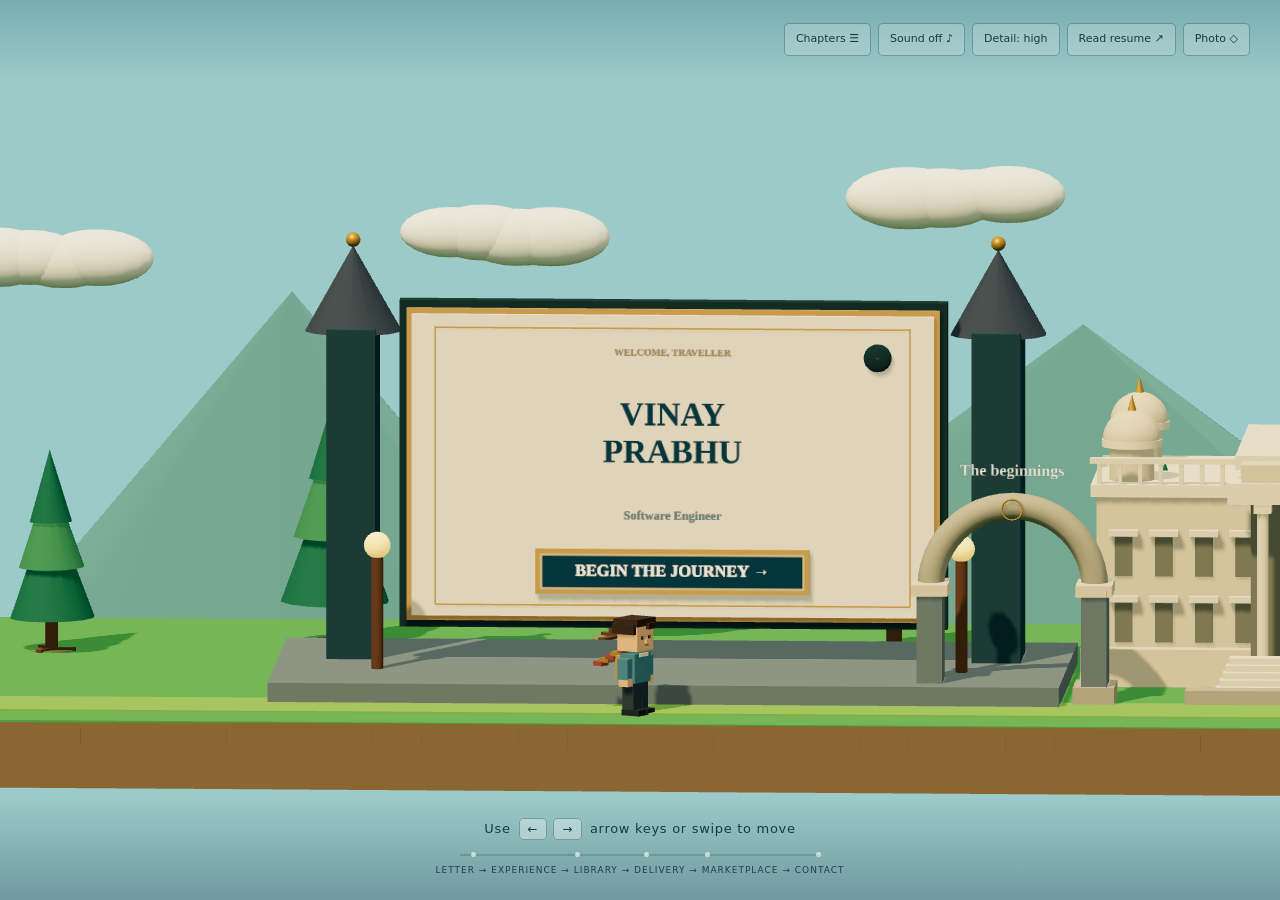
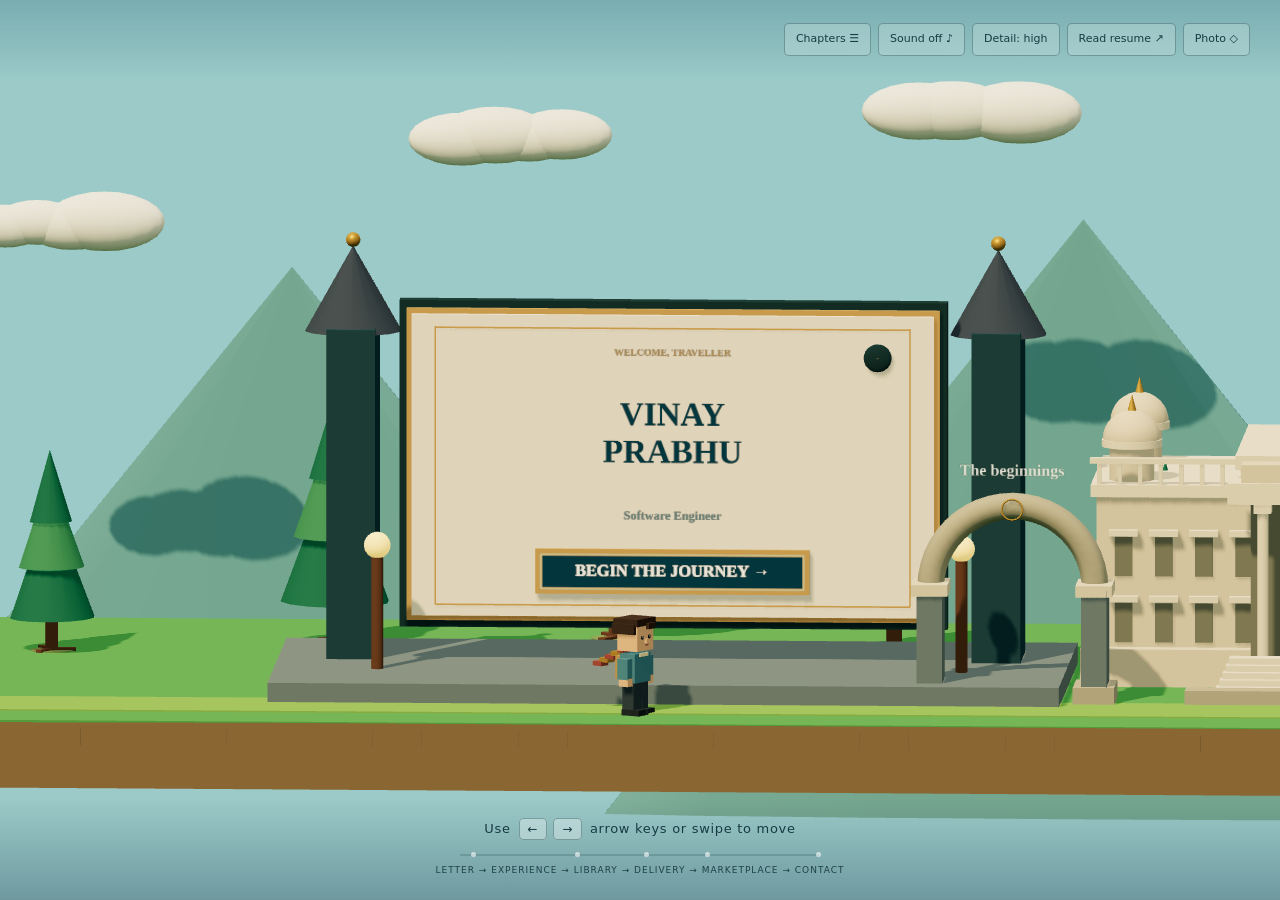
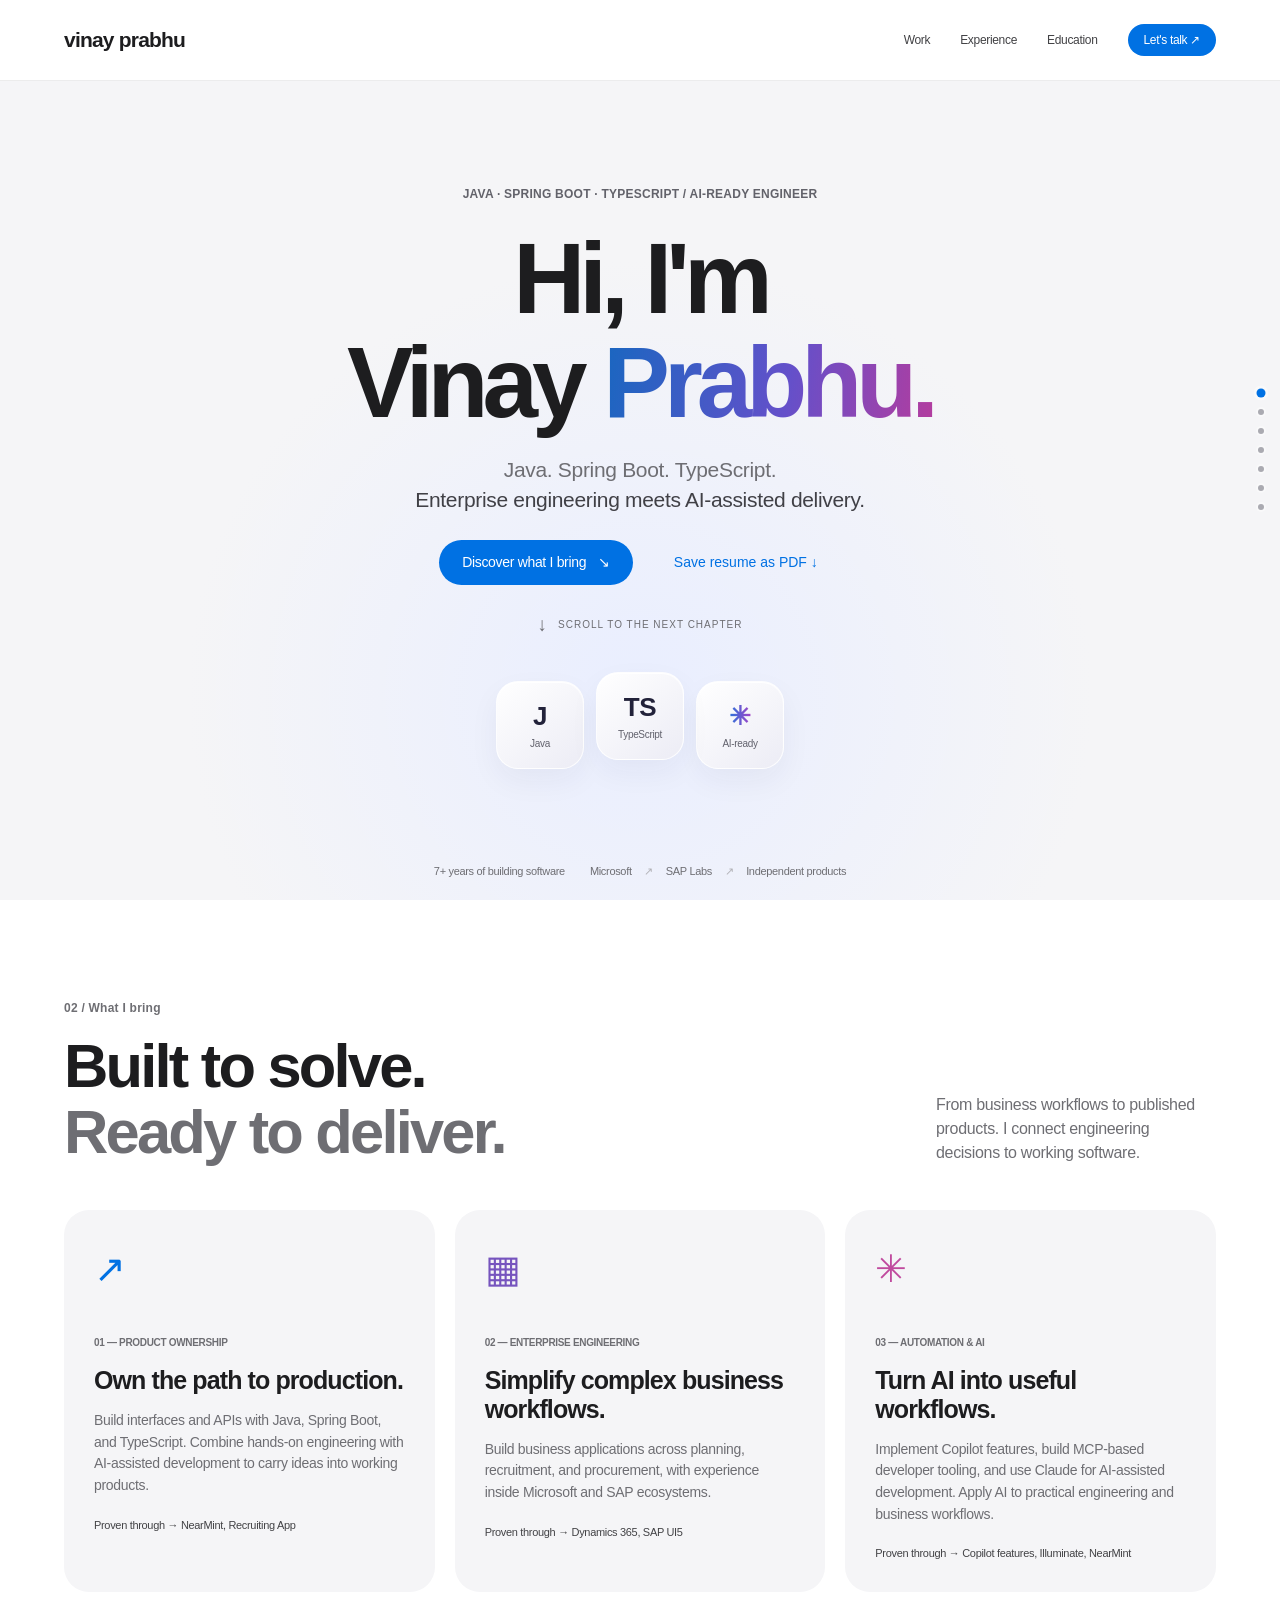
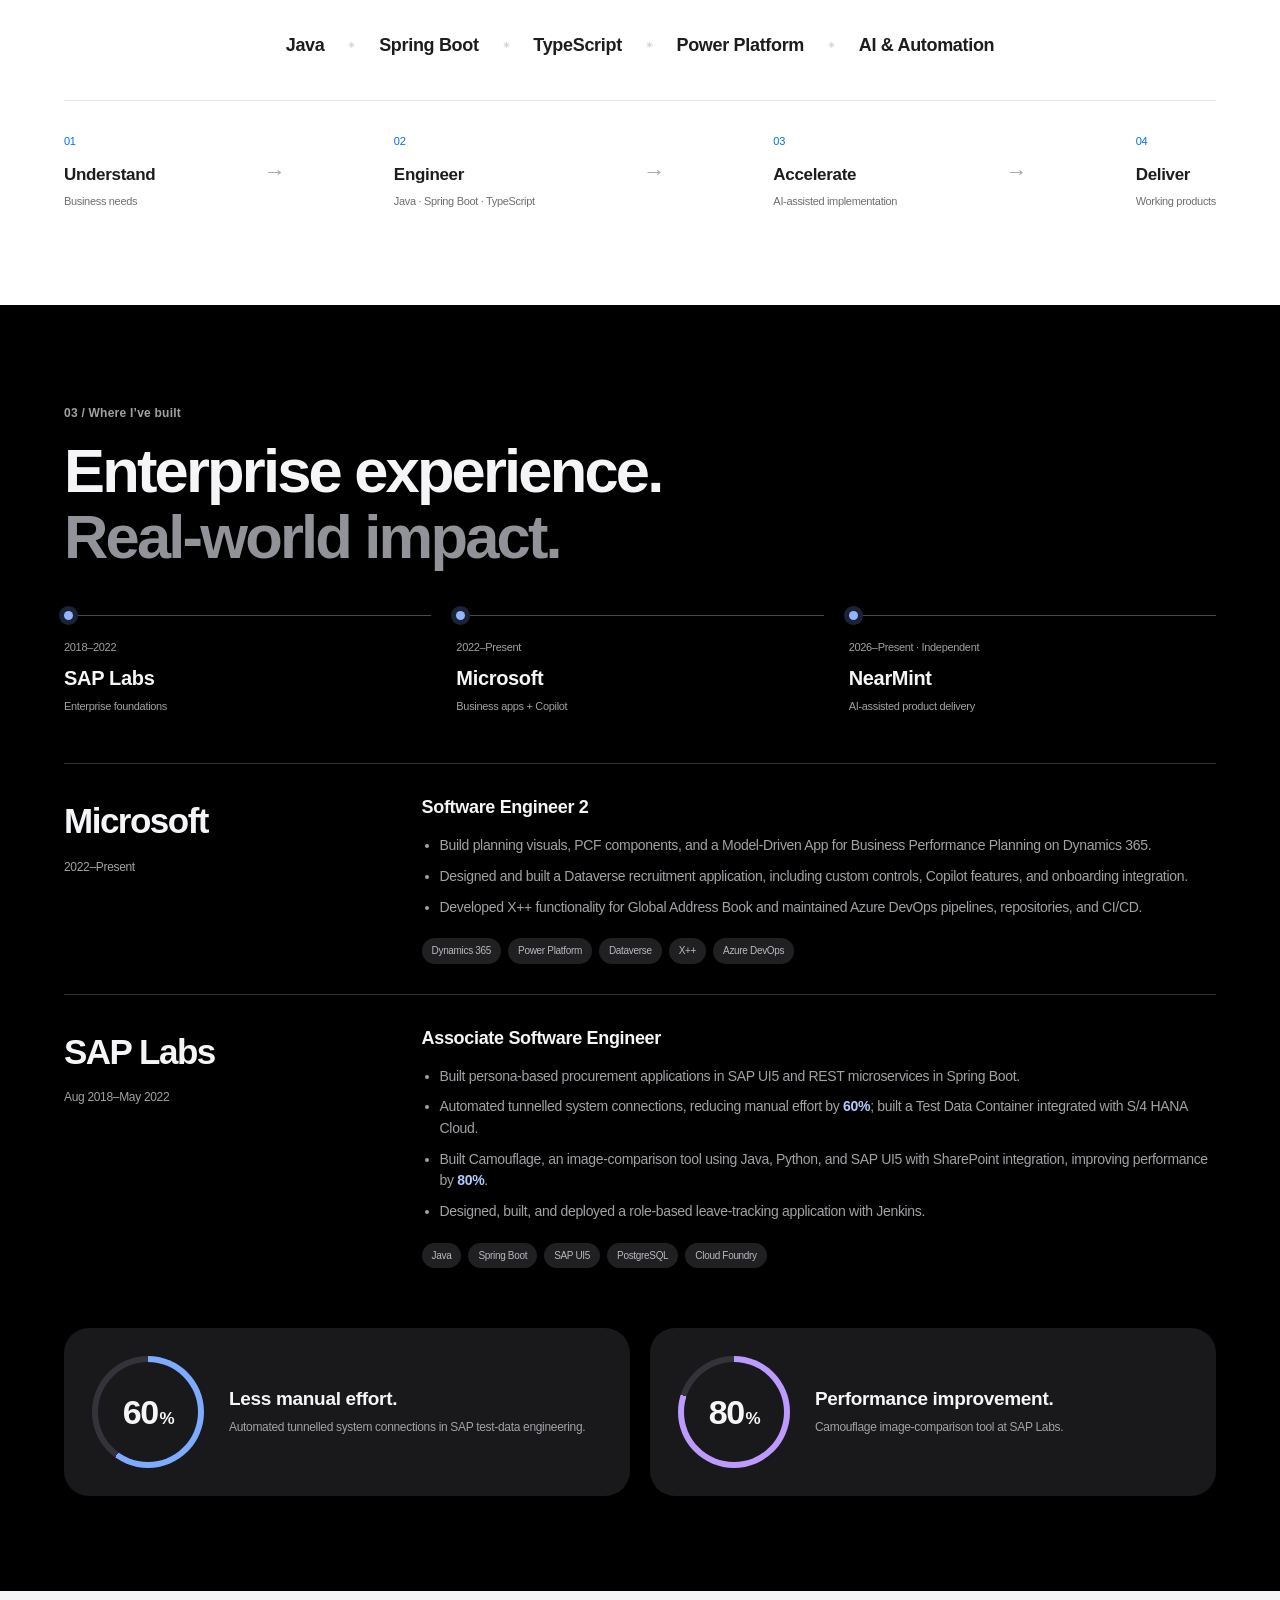
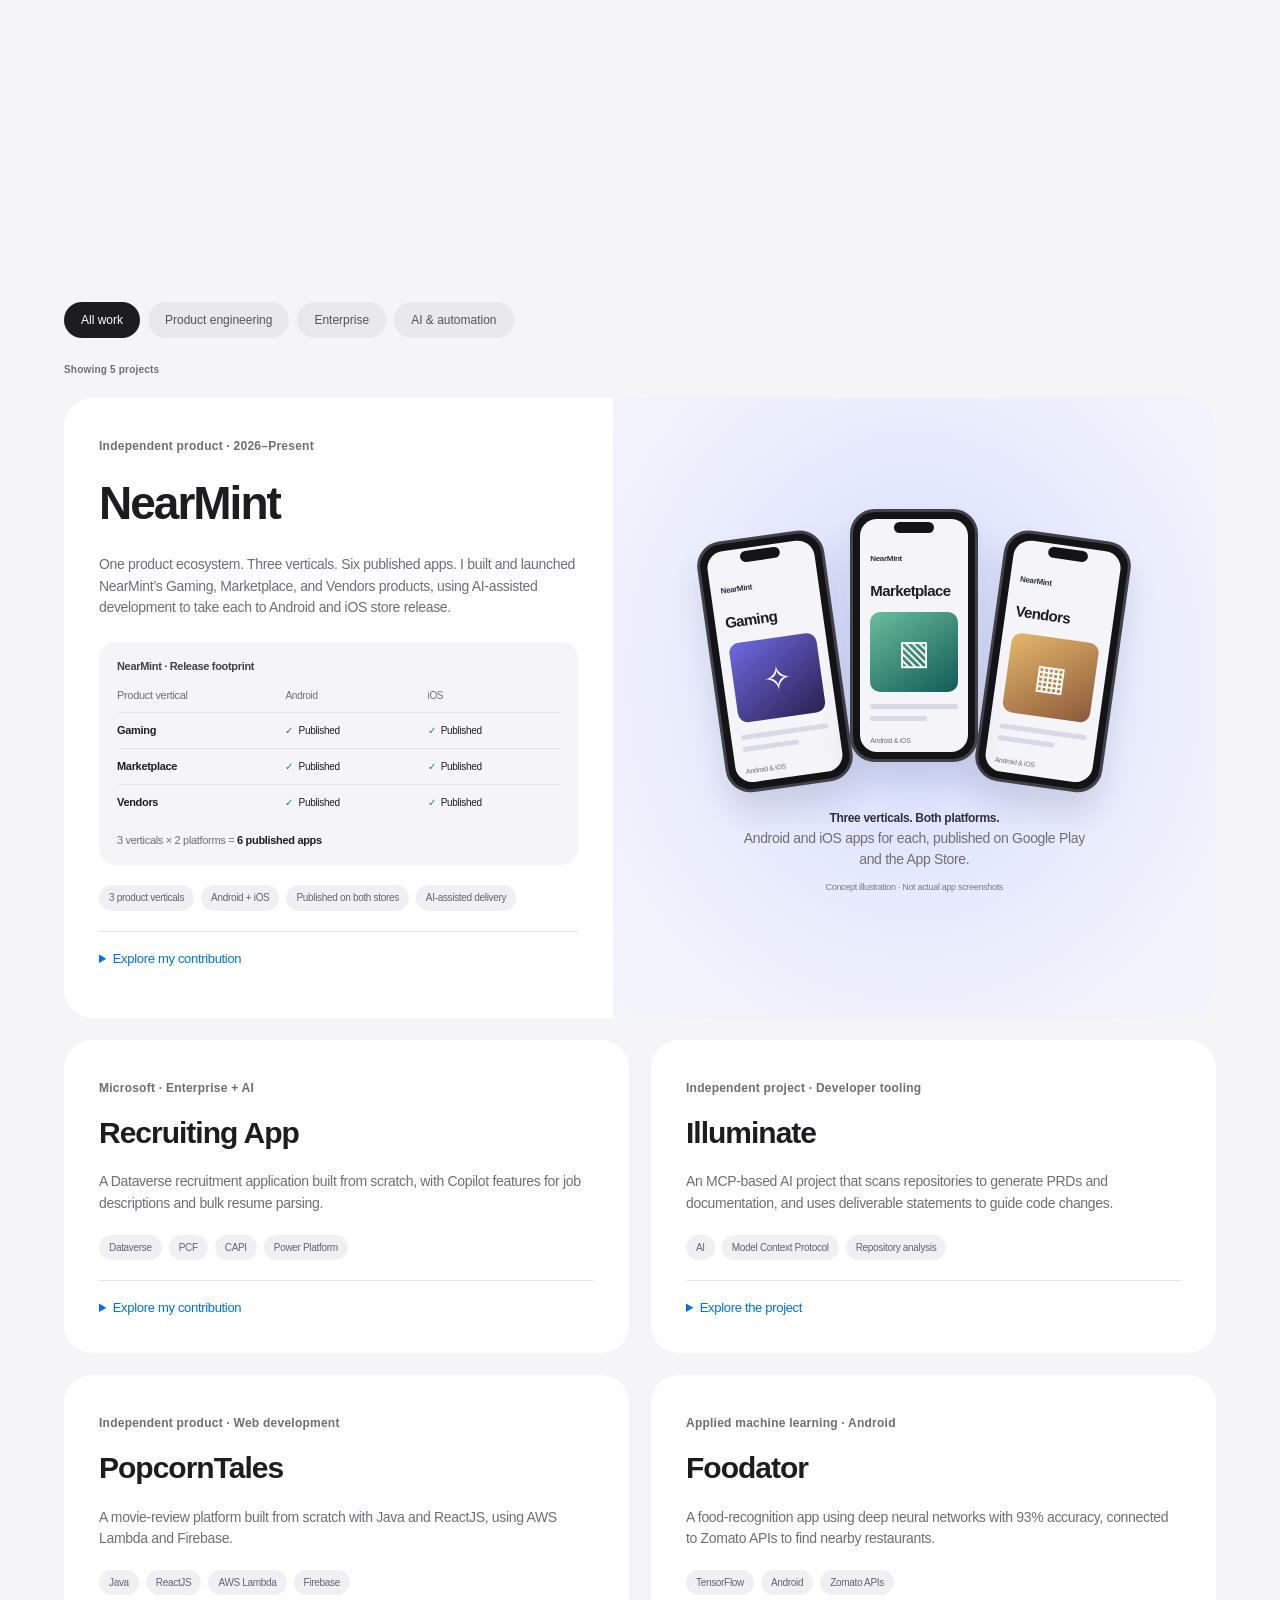
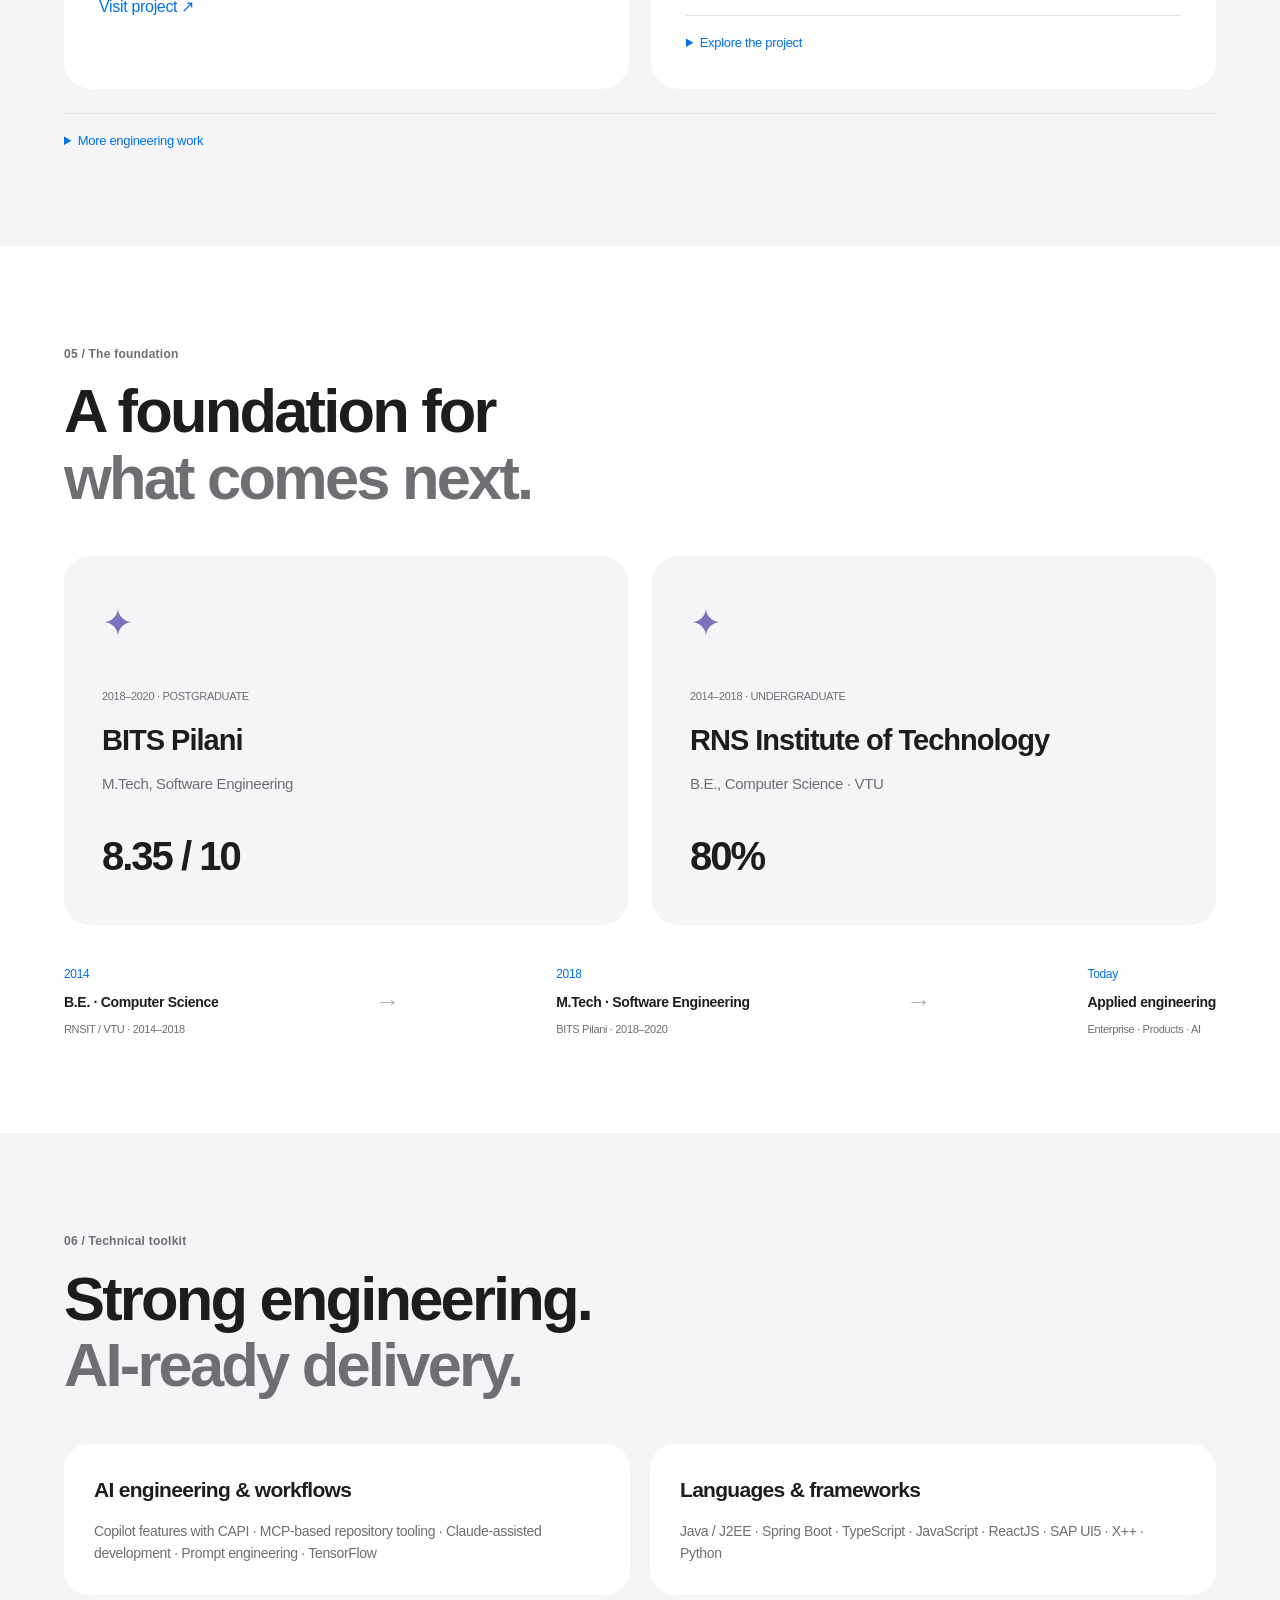
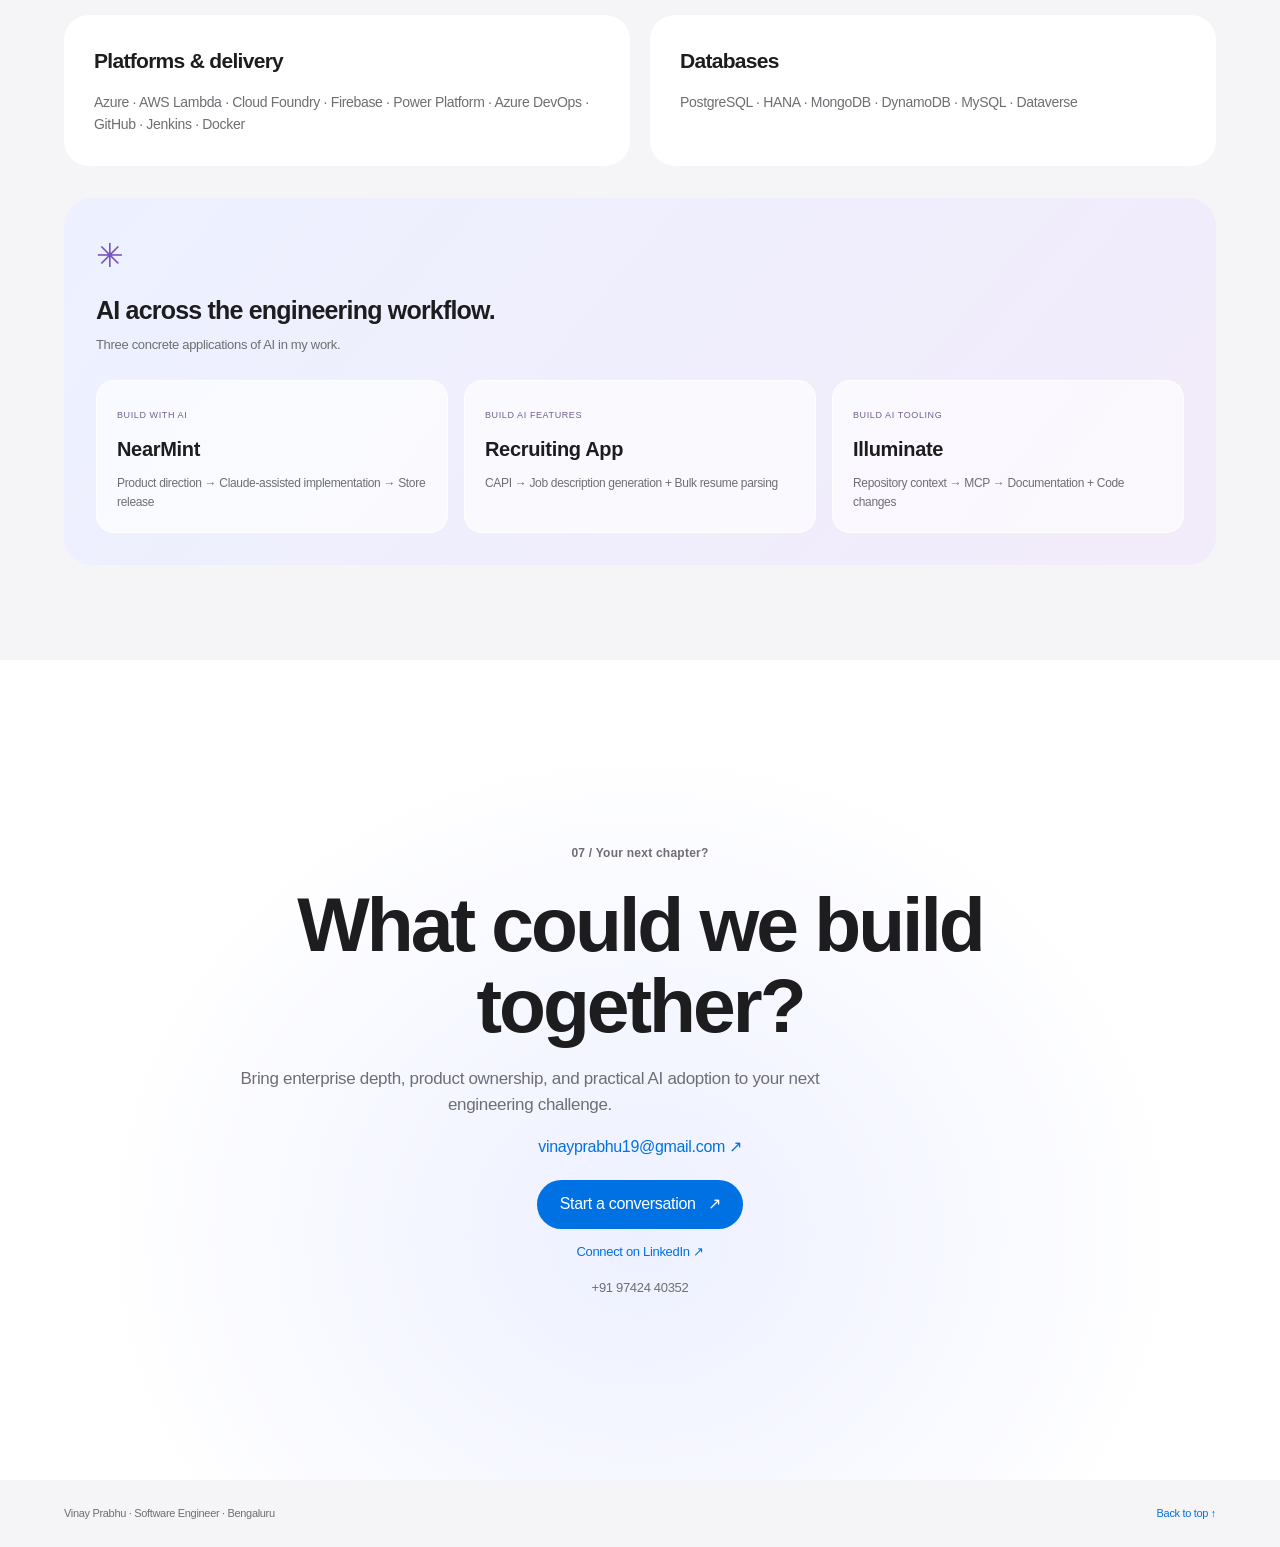
